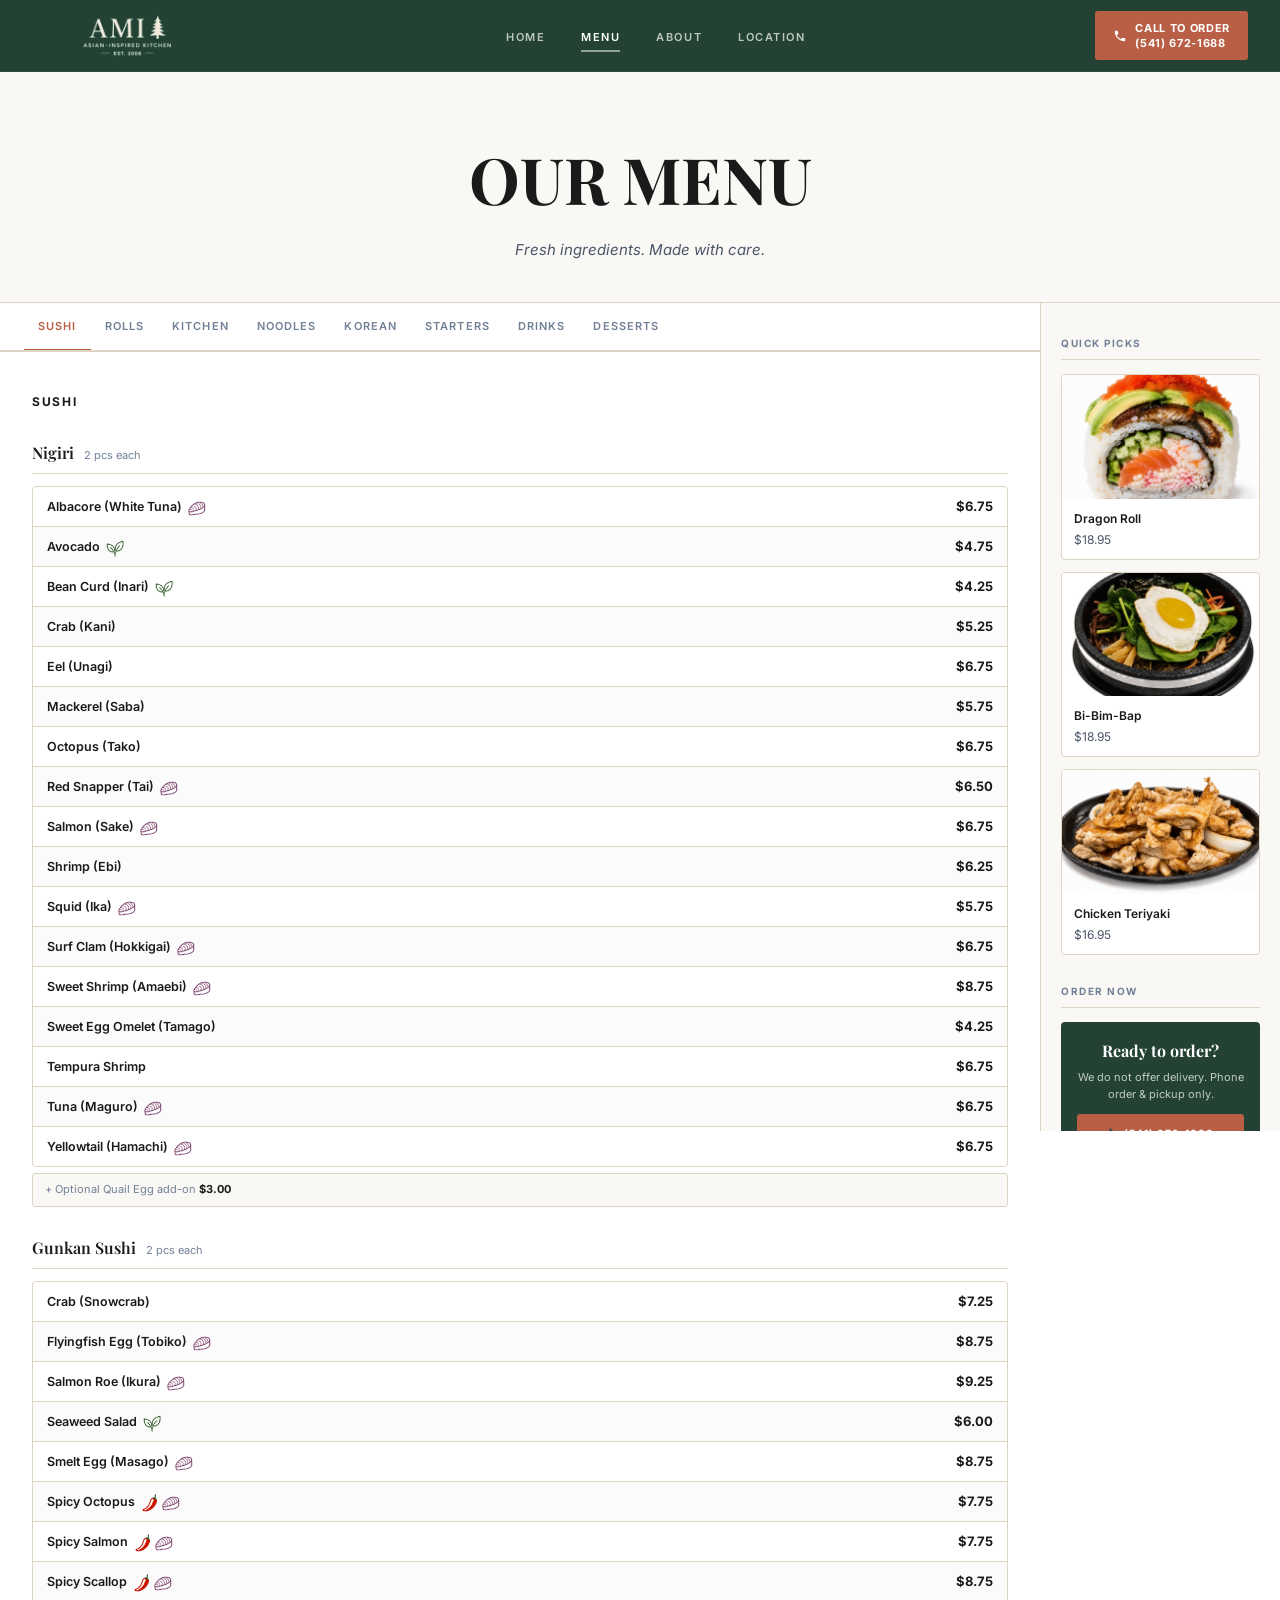
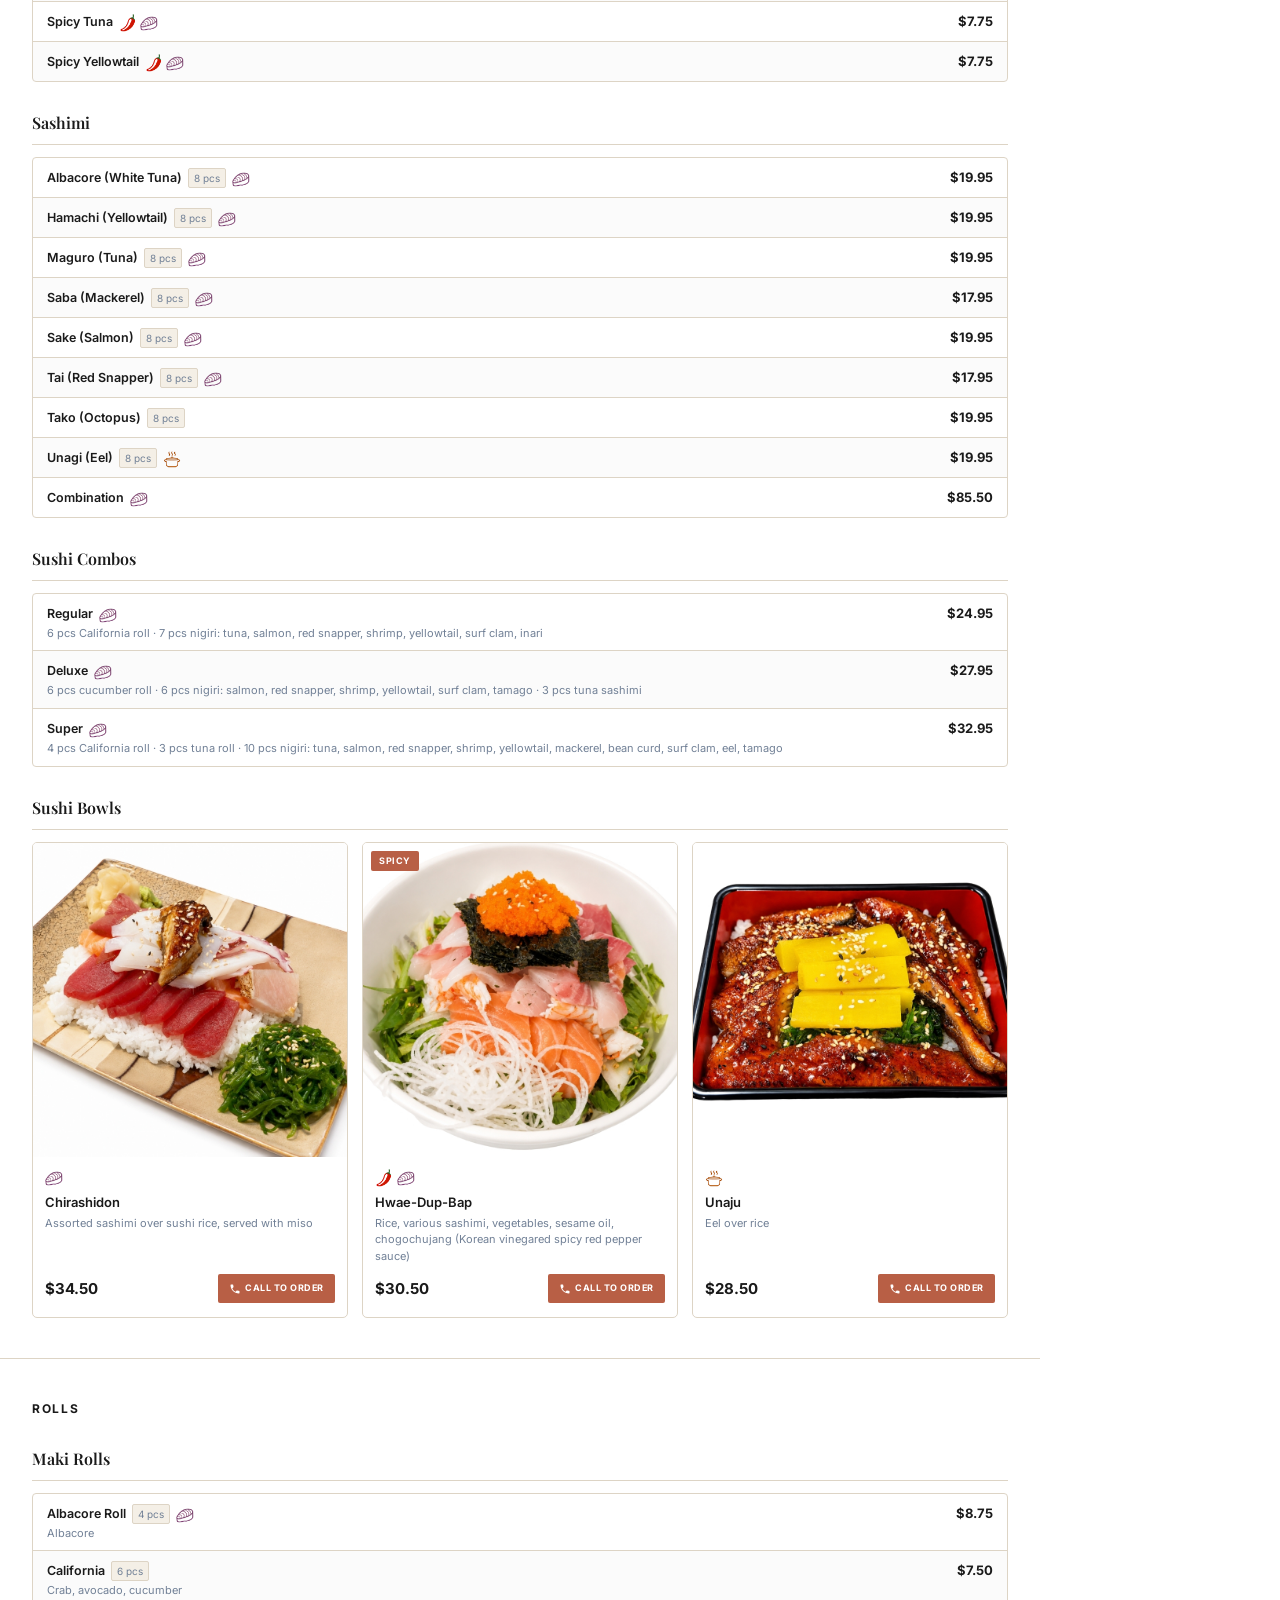
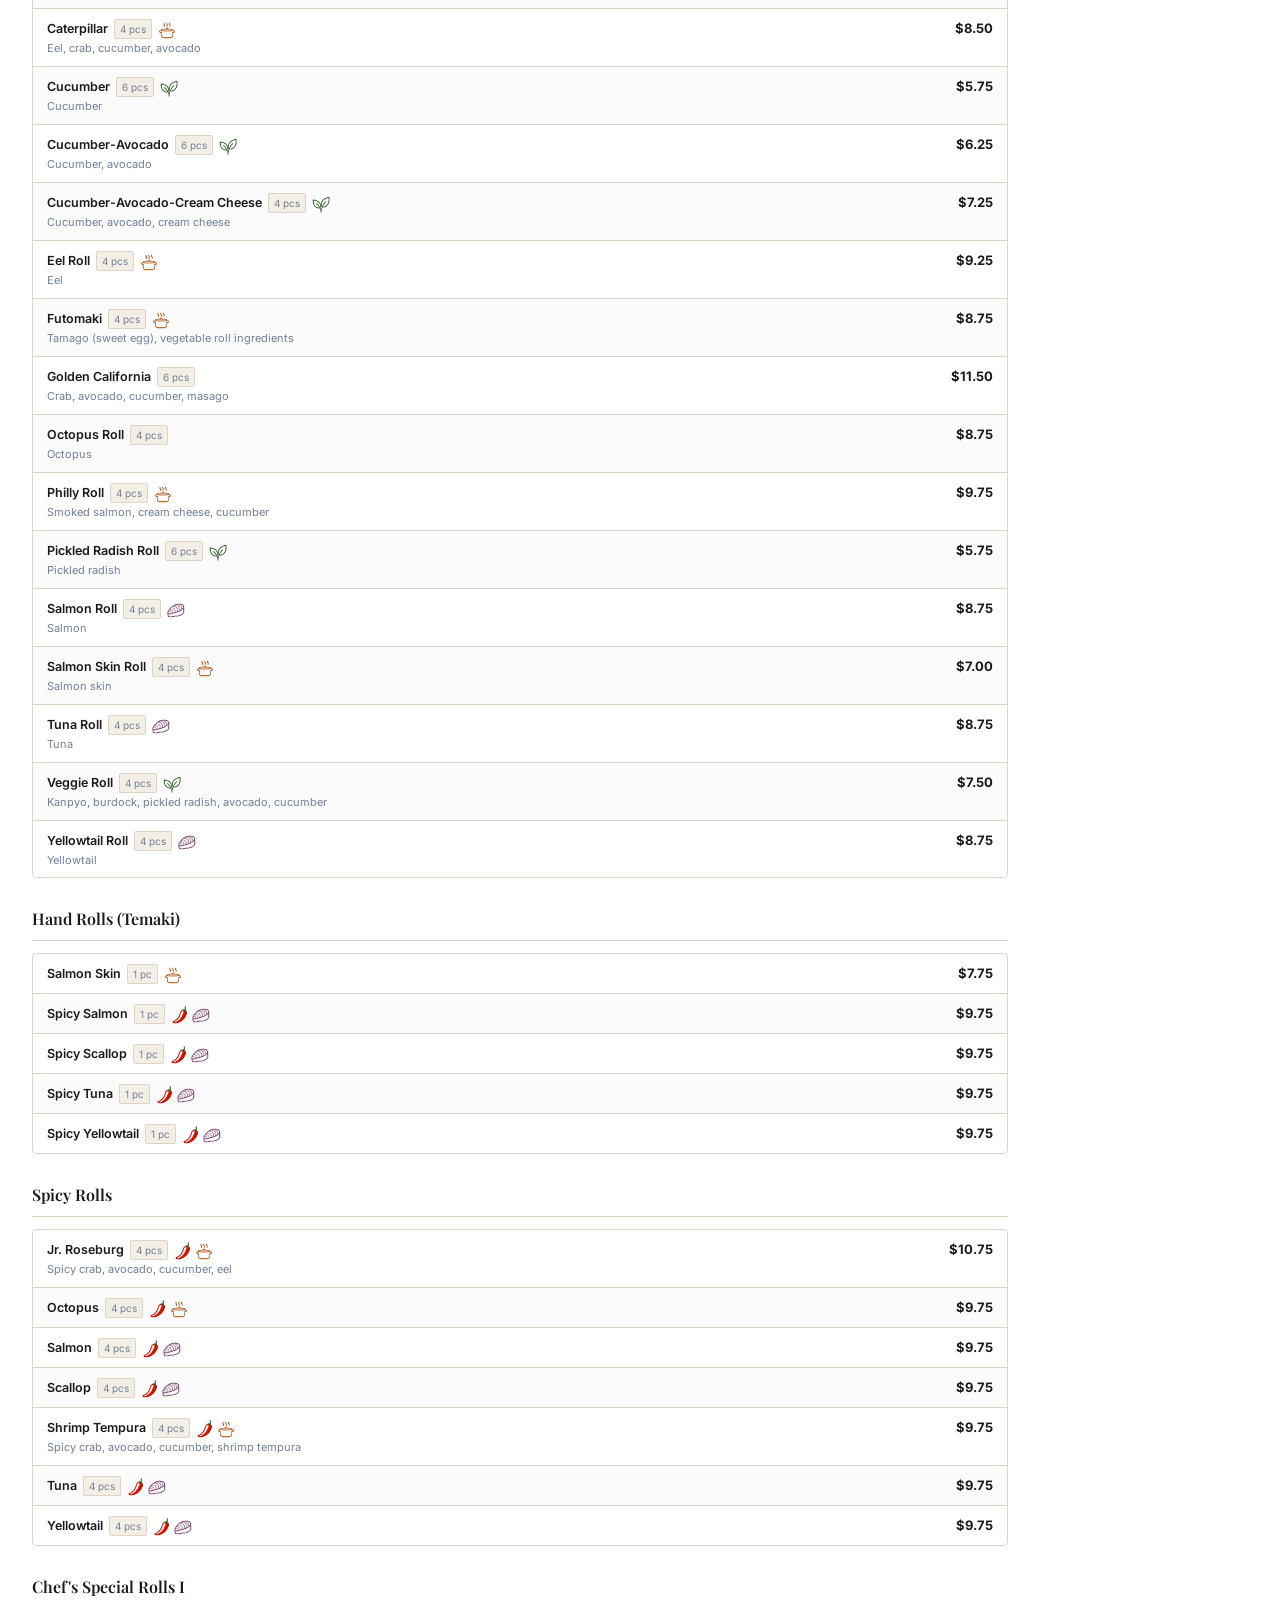
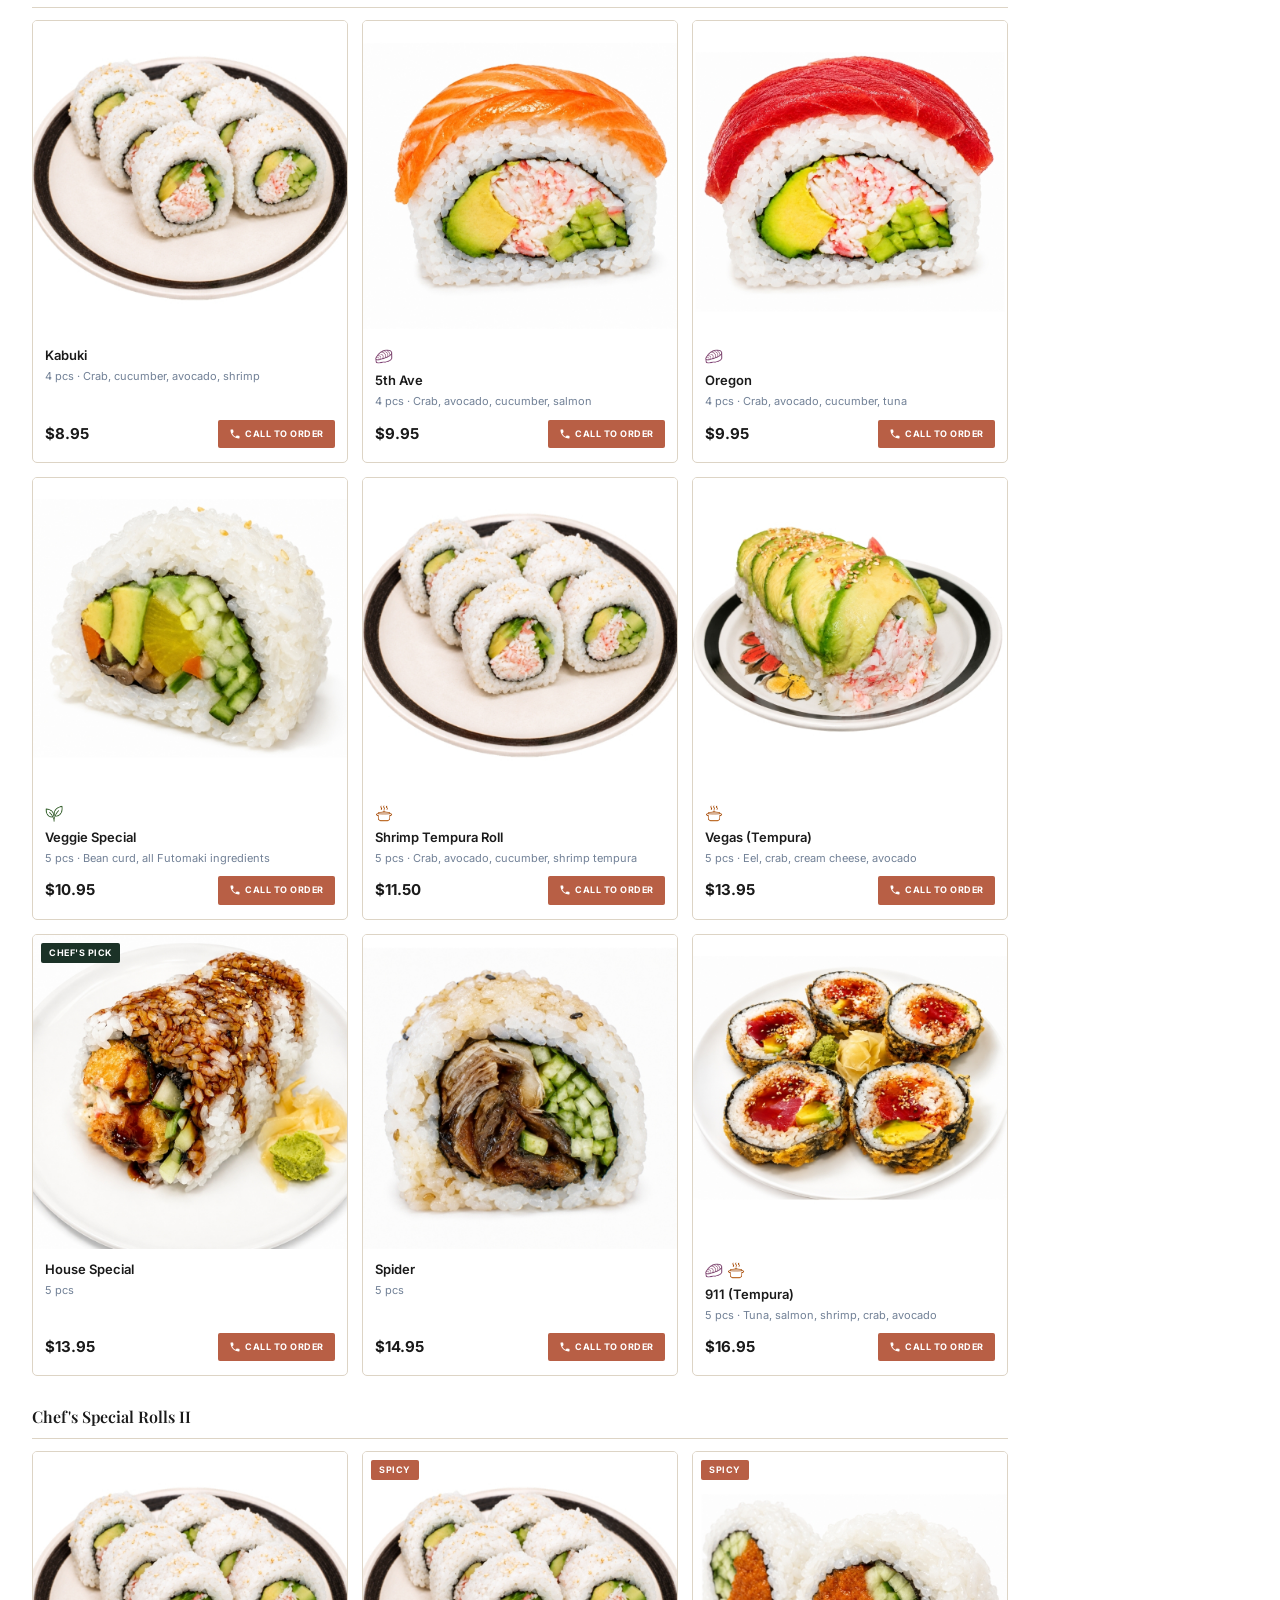
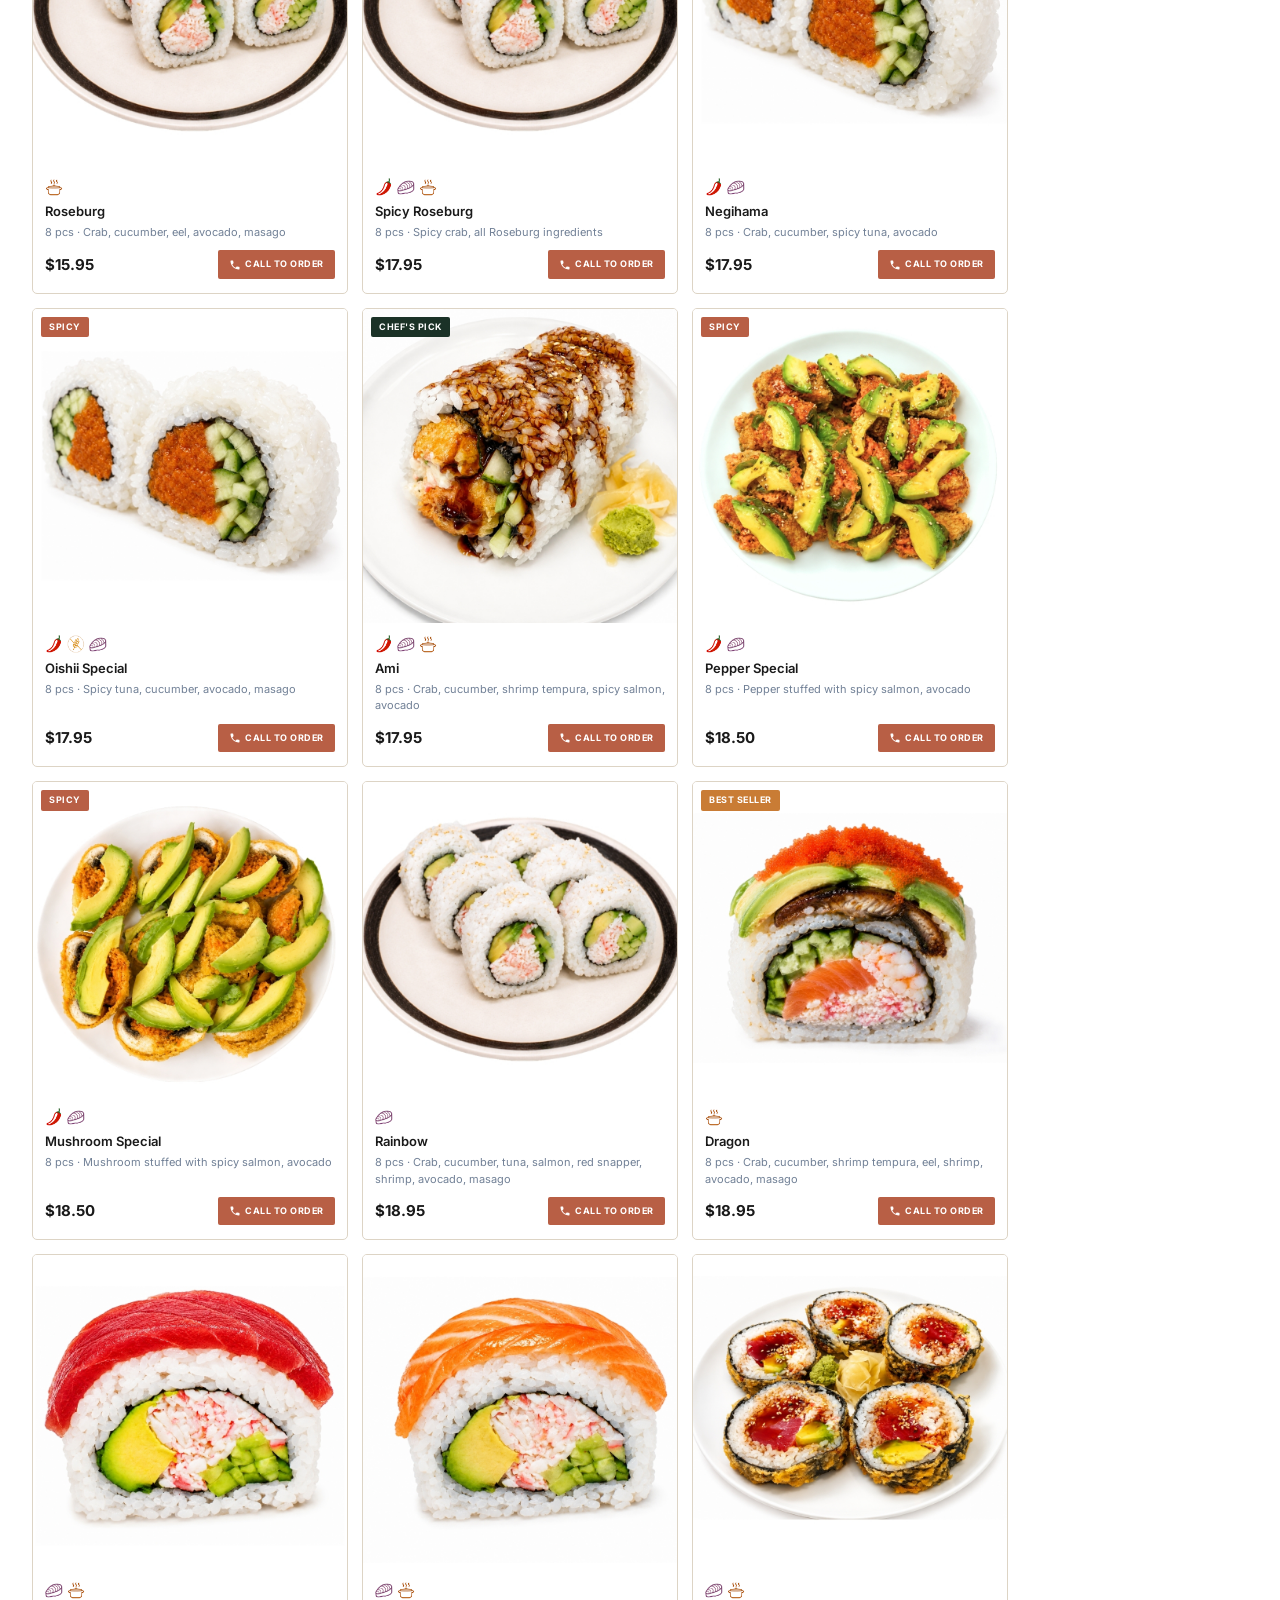
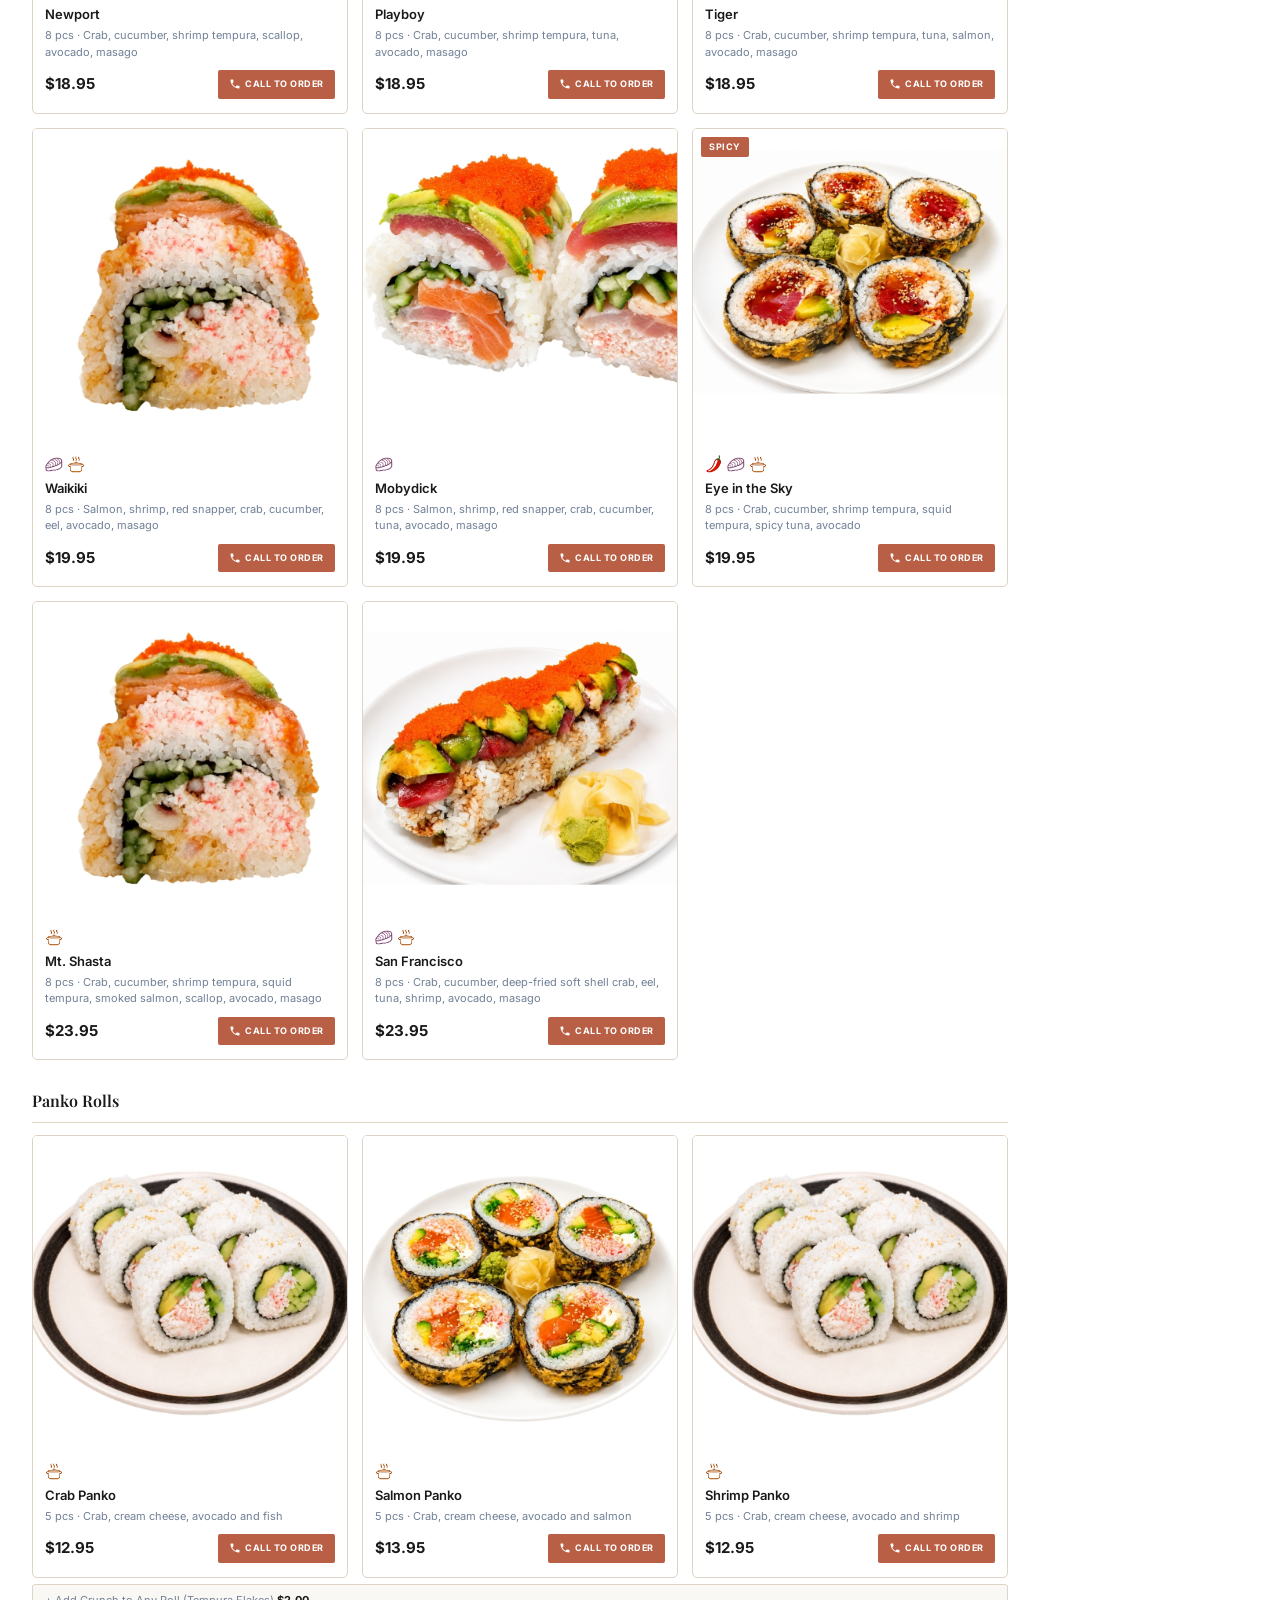
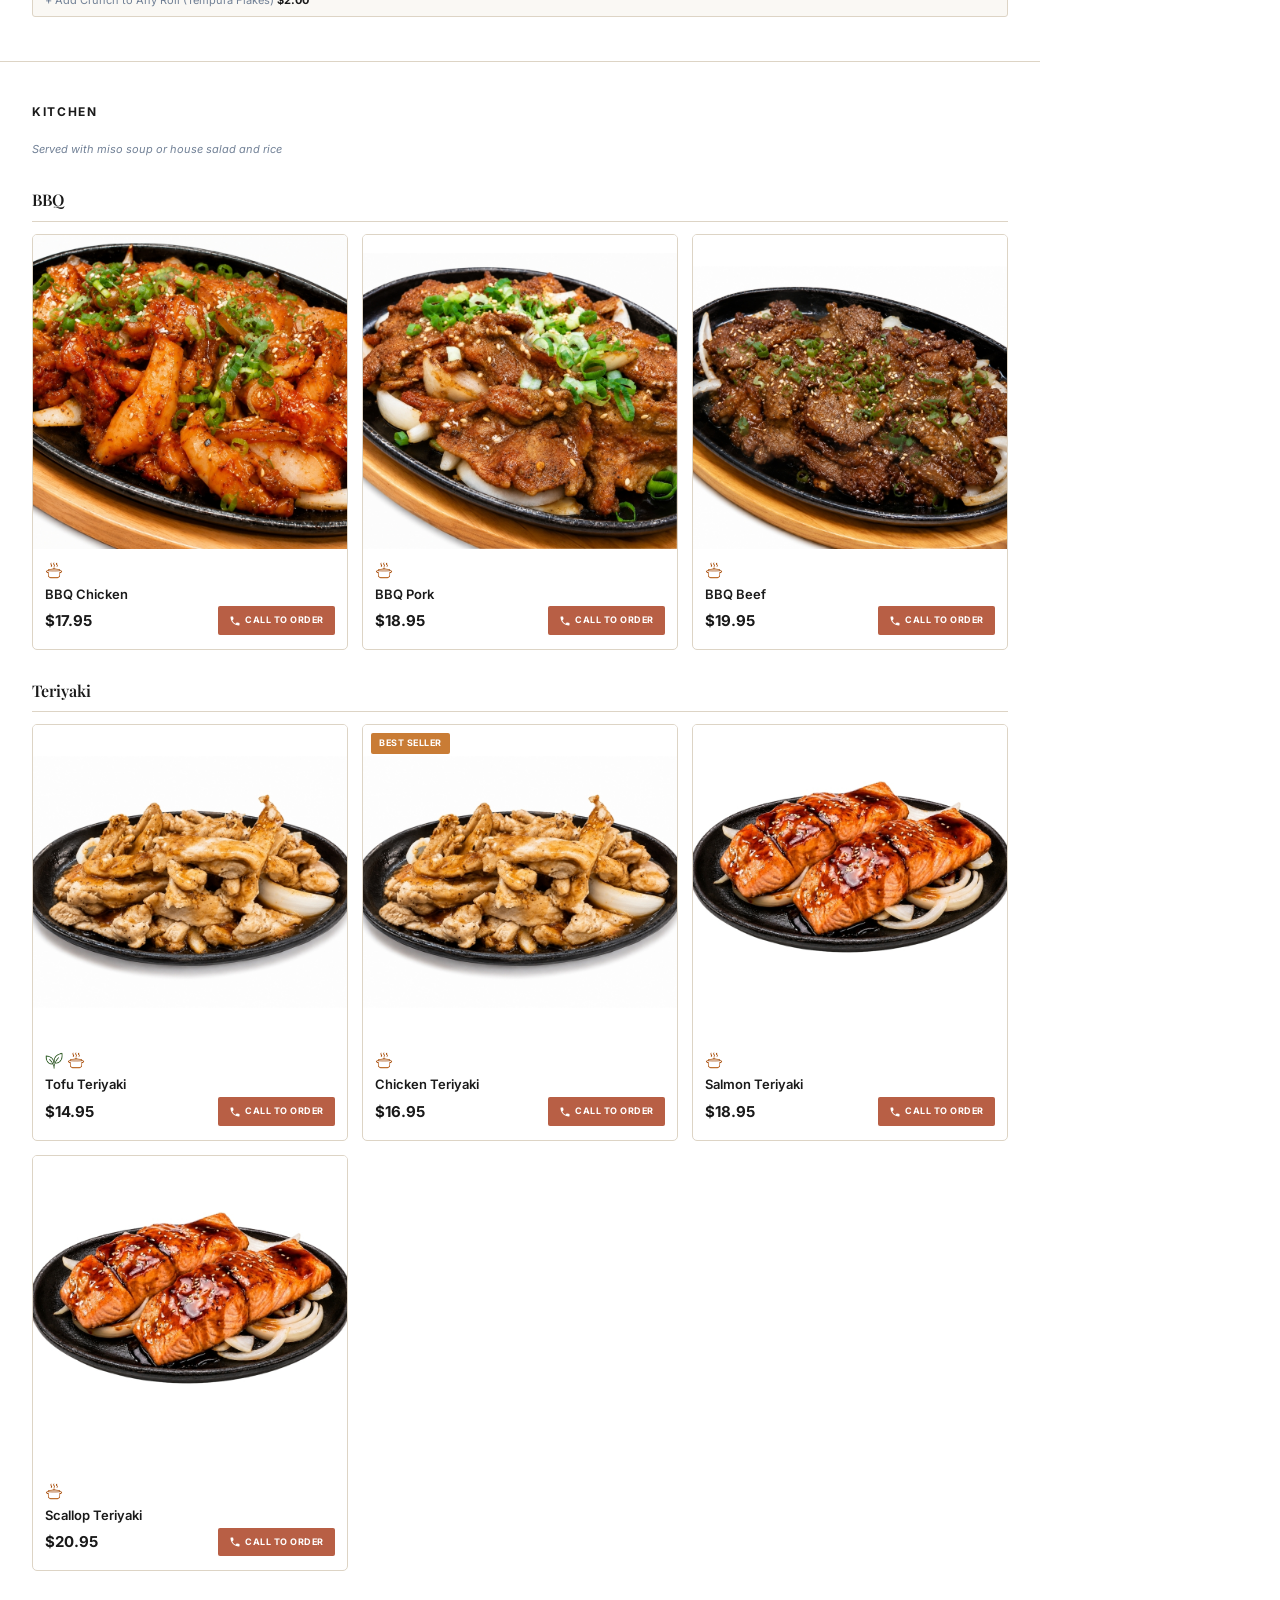
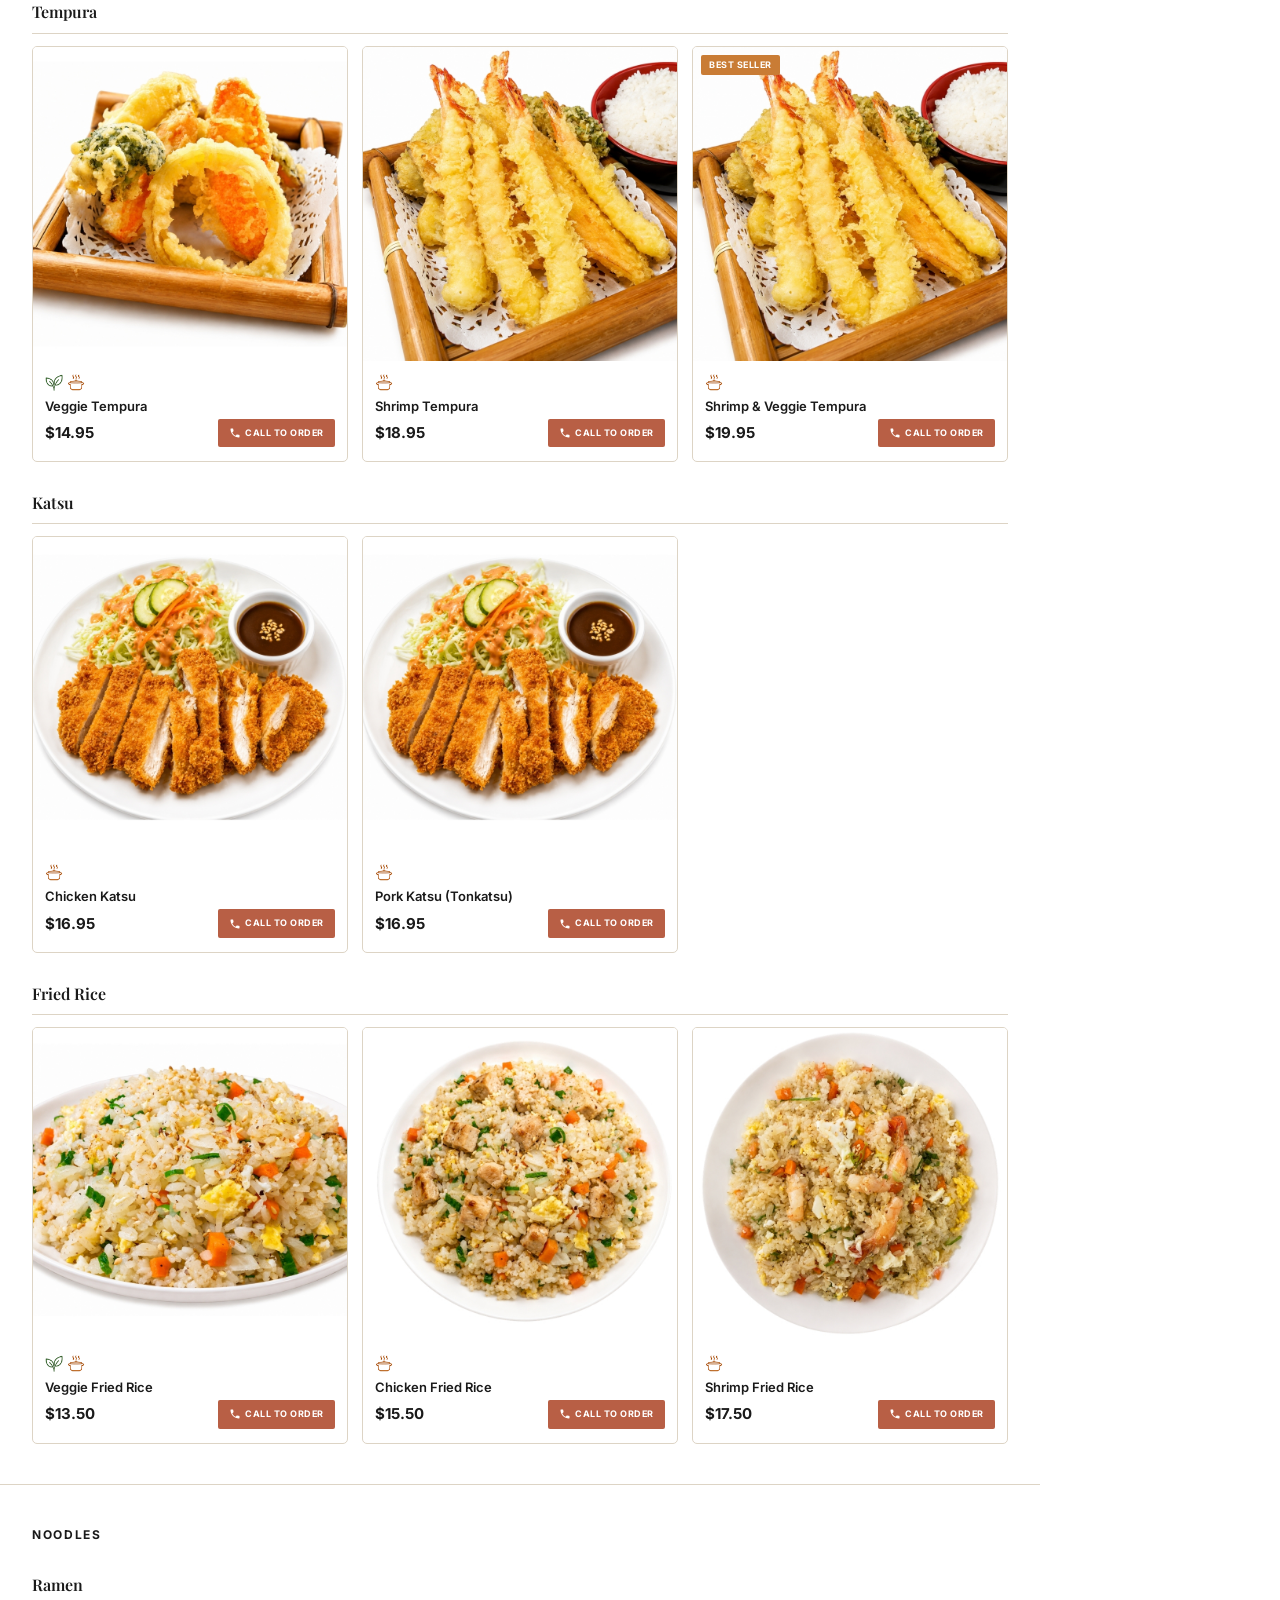
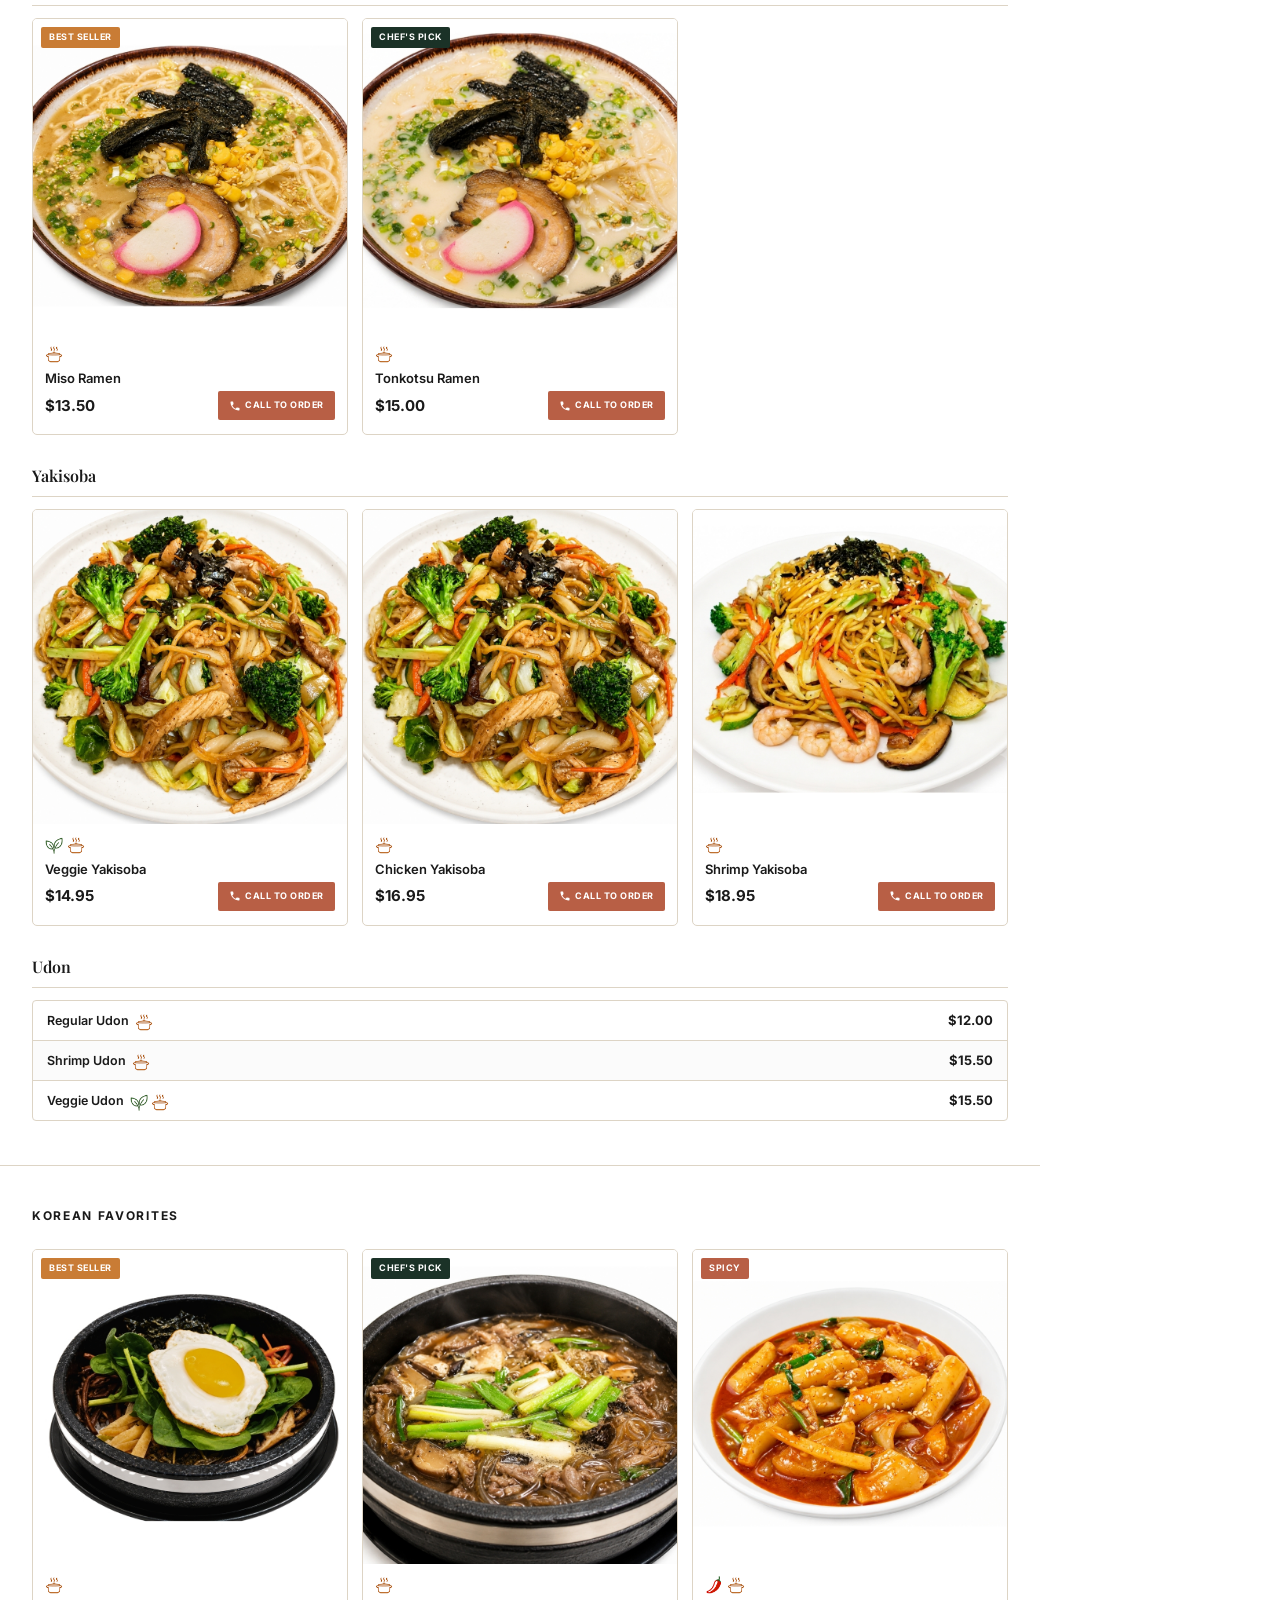
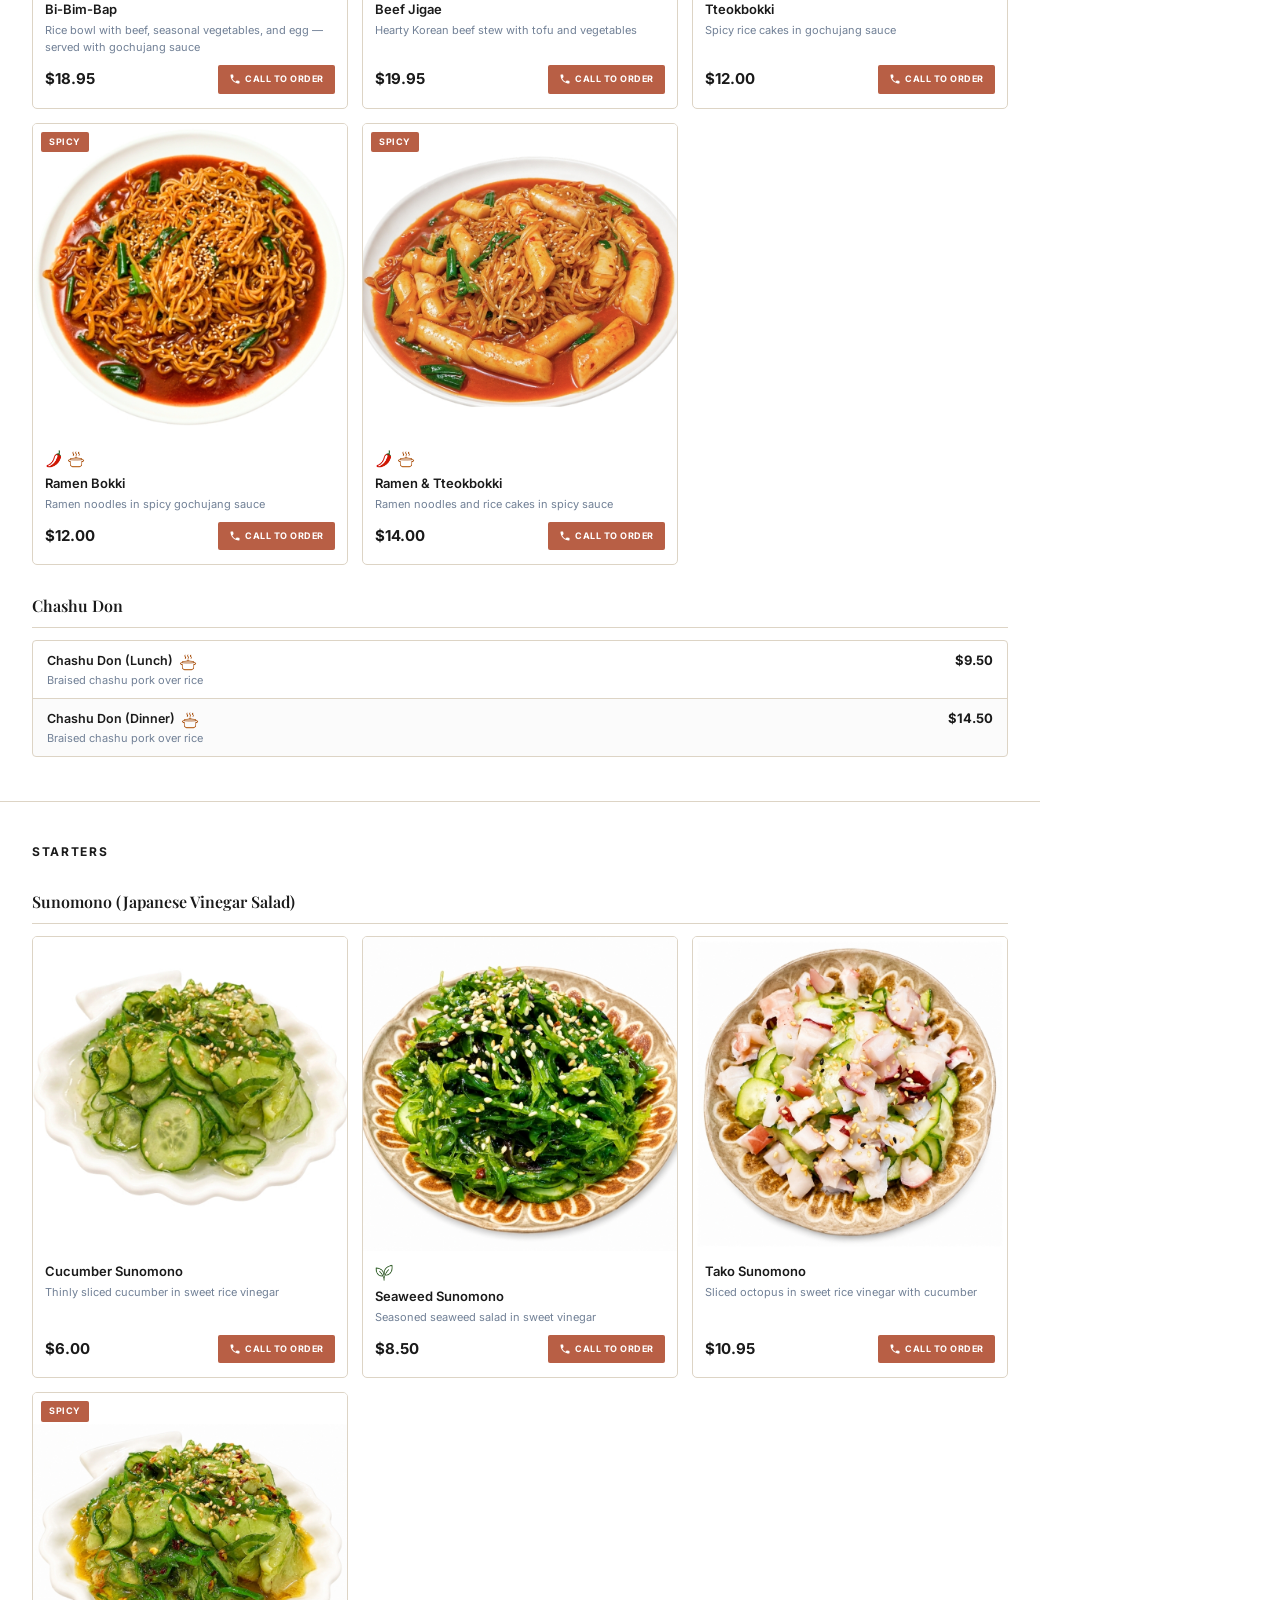
==== menu.html @ f39e893e "Rebuild menu from spreadsheet data with correct prices, categories, and images - All 184 menu items " ====
<!DOCTYPE html>
<html lang="en">
<head>
  <meta charset="UTF-8">
  <meta name="viewport" content="width=device-width, initial-scale=1.0">
  <title>Our Menu | AMI Asian-Inspired Kitchen</title>
  <link rel="stylesheet" href="styles.css">
  <link rel="preconnect" href="https://fonts.googleapis.com">
  <link rel="preconnect" href="https://fonts.gstatic.com" crossorigin>
  <link href="https://fonts.googleapis.com/css2?family=Playfair+Display:ital,wght@0,400;0,500;0,600;0,700;1,400;1,600&family=Inter:wght@300;400;500;600;700&display=swap" rel="stylesheet">
</head>
<body>

<!-- ─── NAVIGATION ─── -->
<nav class="navbar" id="navbar">
  <div class="nav-container">
    <a href="index.html" class="nav-logo">
      <img src="images/logo/main_GR-logo.png" alt="AMI Asian Inspired Kitchen">
    </a>
    <ul class="nav-links">
      <li><a href="index.html" class="nav-link">HOME</a></li>
      <li><a href="menu.html" class="nav-link active">MENU</a></li>
      <li><a href="index.html#about" class="nav-link">ABOUT</a></li>
      <li><a href="index.html#location" class="nav-link">LOCATION</a></li>
    </ul>
    <a href="tel:5416721688" class="nav-cta">
      <svg xmlns="http://www.w3.org/2000/svg" viewBox="0 0 24 24" fill="currentColor" width="14" height="14"><path d="M6.6 10.8c1.4 2.8 3.8 5.1 6.6 6.6l2.2-2.2c.3-.3.7-.4 1-.2 1.1.4 2.3.6 3.6.6.6 0 1 .4 1 1V20c0 .6-.4 1-1 1-9.4 0-17-7.6-17-17 0-.6.4-1 1-1h3.5c.6 0 1 .4 1 1 0 1.3.2 2.5.6 3.6.1.3 0 .7-.3 1L6.6 10.8z"/></svg>
      <span>CALL TO ORDER<br>(541) 672-1688</span>
    </a>
    <button class="hamburger" id="hamburger" aria-label="Toggle menu">
      <span></span><span></span><span></span>
    </button>
  </div>
</nav>

<!-- Mobile menu -->
<div class="mobile-menu" id="mobileMenu">
  <a href="index.html" class="mobile-nav-link">Home</a>
  <a href="menu.html" class="mobile-nav-link active">Menu</a>
  <a href="index.html#about" class="mobile-nav-link">About</a>
  <a href="index.html#location" class="mobile-nav-link">Location</a>
  <a href="tel:5416721688" class="mobile-nav-cta">📞 Call to Order — (541) 672-1688</a>
</div>

<!-- ─── MENU PAGE HEADER ─── -->
<div class="menu-page-header">
  <h1>OUR MENU</h1>
  <p>Fresh ingredients. Made with care.</p>
</div>

<!-- ─── TWO-COLUMN LAYOUT ─── -->
<div class="menu-layout">

  <!-- ═══ MAIN MENU CONTENT ═══ -->
  <main class="menu-main">

    <!-- TABS -->
    <div class="menu-tabs-bar" id="menuTabsBar">
      <div class="menu-tabs" role="tablist">
        <button class="menu-tab active" data-target="sushi" role="tab">Sushi</button>
        <button class="menu-tab" data-target="rolls" role="tab">Rolls</button>
        <button class="menu-tab" data-target="kitchen" role="tab">Kitchen</button>
        <button class="menu-tab" data-target="noodles" role="tab">Noodles</button>
        <button class="menu-tab" data-target="korean" role="tab">Korean</button>
        <button class="menu-tab" data-target="starters" role="tab">Starters</button>
        <button class="menu-tab" data-target="drinks" role="tab">Drinks</button>
        <button class="menu-tab" data-target="desserts" role="tab">Desserts</button>
      </div>
    </div>

    <div class="menu-content-area">

      <!-- ── SUSHI ── -->
      <section class="menu-section" id="sushi">

        <div class="menu-section-header">
          <div class="menu-section-title">Sushi</div>
        </div><h3 class="menu-subsection-title">Nigiri <span class='subsection-note'>2 pcs each</span></h3>
        <div class="menu-list">
            <div class="menu-list-item">
              <div class="menu-list-left">
                <div class="menu-list-name">Albacore (White Tuna)<div class="menu-list-dietary"><img src="images/icons/Raw.png" alt="Raw" class="dietary-icon" title="Contains Raw Fish"></div></div>
                
              </div>
              <div class="menu-list-price">$6.75</div>
            </div>
            <div class="menu-list-item">
              <div class="menu-list-left">
                <div class="menu-list-name">Avocado<div class="menu-list-dietary"><img src="images/icons/Vegan.png" alt="Vegan" class="dietary-icon" title="Vegetarian / Vegan"></div></div>
                
              </div>
              <div class="menu-list-price">$4.75</div>
            </div>
            <div class="menu-list-item">
              <div class="menu-list-left">
                <div class="menu-list-name">Bean Curd (Inari)<div class="menu-list-dietary"><img src="images/icons/Vegan.png" alt="Vegan" class="dietary-icon" title="Vegetarian / Vegan"></div></div>
                
              </div>
              <div class="menu-list-price">$4.25</div>
            </div>
            <div class="menu-list-item">
              <div class="menu-list-left">
                <div class="menu-list-name">Crab (Kani)</div>
                
              </div>
              <div class="menu-list-price">$5.25</div>
            </div>
            <div class="menu-list-item">
              <div class="menu-list-left">
                <div class="menu-list-name">Eel (Unagi)</div>
                
              </div>
              <div class="menu-list-price">$6.75</div>
            </div>
            <div class="menu-list-item">
              <div class="menu-list-left">
                <div class="menu-list-name">Mackerel (Saba)</div>
                
              </div>
              <div class="menu-list-price">$5.75</div>
            </div>
            <div class="menu-list-item">
              <div class="menu-list-left">
                <div class="menu-list-name">Octopus (Tako)</div>
                
              </div>
              <div class="menu-list-price">$6.75</div>
            </div>
            <div class="menu-list-item">
              <div class="menu-list-left">
                <div class="menu-list-name">Red Snapper (Tai)<div class="menu-list-dietary"><img src="images/icons/Raw.png" alt="Raw" class="dietary-icon" title="Contains Raw Fish"></div></div>
                
              </div>
              <div class="menu-list-price">$6.50</div>
            </div>
            <div class="menu-list-item">
              <div class="menu-list-left">
                <div class="menu-list-name">Salmon (Sake)<div class="menu-list-dietary"><img src="images/icons/Raw.png" alt="Raw" class="dietary-icon" title="Contains Raw Fish"></div></div>
                
              </div>
              <div class="menu-list-price">$6.75</div>
            </div>
            <div class="menu-list-item">
              <div class="menu-list-left">
                <div class="menu-list-name">Shrimp (Ebi)</div>
                
              </div>
              <div class="menu-list-price">$6.25</div>
            </div>
            <div class="menu-list-item">
              <div class="menu-list-left">
                <div class="menu-list-name">Squid (Ika)<div class="menu-list-dietary"><img src="images/icons/Raw.png" alt="Raw" class="dietary-icon" title="Contains Raw Fish"></div></div>
                
              </div>
              <div class="menu-list-price">$5.75</div>
            </div>
            <div class="menu-list-item">
              <div class="menu-list-left">
                <div class="menu-list-name">Surf Clam (Hokkigai)<div class="menu-list-dietary"><img src="images/icons/Raw.png" alt="Raw" class="dietary-icon" title="Contains Raw Fish"></div></div>
                
              </div>
              <div class="menu-list-price">$6.75</div>
            </div>
            <div class="menu-list-item">
              <div class="menu-list-left">
                <div class="menu-list-name">Sweet Shrimp (Amaebi)<div class="menu-list-dietary"><img src="images/icons/Raw.png" alt="Raw" class="dietary-icon" title="Contains Raw Fish"></div></div>
                
              </div>
              <div class="menu-list-price">$8.75</div>
            </div>
            <div class="menu-list-item">
              <div class="menu-list-left">
                <div class="menu-list-name">Sweet Egg Omelet (Tamago)</div>
                
              </div>
              <div class="menu-list-price">$4.25</div>
            </div>
            <div class="menu-list-item">
              <div class="menu-list-left">
                <div class="menu-list-name">Tempura Shrimp</div>
                
              </div>
              <div class="menu-list-price">$6.75</div>
            </div>
            <div class="menu-list-item">
              <div class="menu-list-left">
                <div class="menu-list-name">Tuna (Maguro)<div class="menu-list-dietary"><img src="images/icons/Raw.png" alt="Raw" class="dietary-icon" title="Contains Raw Fish"></div></div>
                
              </div>
              <div class="menu-list-price">$6.75</div>
            </div>
            <div class="menu-list-item">
              <div class="menu-list-left">
                <div class="menu-list-name">Yellowtail (Hamachi)<div class="menu-list-dietary"><img src="images/icons/Raw.png" alt="Raw" class="dietary-icon" title="Contains Raw Fish"></div></div>
                
              </div>
              <div class="menu-list-price">$6.75</div>
            </div>
        </div>
        <div class="menu-add-on">+ Optional Quail Egg add-on <strong>$3.00</strong></div>

<h3 class="menu-subsection-title">Gunkan Sushi <span class='subsection-note'>2 pcs each</span></h3>
        <div class="menu-list">
            <div class="menu-list-item">
              <div class="menu-list-left">
                <div class="menu-list-name">Crab (Snowcrab)</div>
                
              </div>
              <div class="menu-list-price">$7.25</div>
            </div>
            <div class="menu-list-item">
              <div class="menu-list-left">
                <div class="menu-list-name">Flyingfish Egg (Tobiko)<div class="menu-list-dietary"><img src="images/icons/Raw.png" alt="Raw" class="dietary-icon" title="Contains Raw Fish"></div></div>
                
              </div>
              <div class="menu-list-price">$8.75</div>
            </div>
            <div class="menu-list-item">
              <div class="menu-list-left">
                <div class="menu-list-name">Salmon Roe (Ikura)<div class="menu-list-dietary"><img src="images/icons/Raw.png" alt="Raw" class="dietary-icon" title="Contains Raw Fish"></div></div>
                
              </div>
              <div class="menu-list-price">$9.25</div>
            </div>
            <div class="menu-list-item">
              <div class="menu-list-left">
                <div class="menu-list-name">Seaweed Salad<div class="menu-list-dietary"><img src="images/icons/Vegan.png" alt="Vegan" class="dietary-icon" title="Vegetarian / Vegan"></div></div>
                
              </div>
              <div class="menu-list-price">$6.00</div>
            </div>
            <div class="menu-list-item">
              <div class="menu-list-left">
                <div class="menu-list-name">Smelt Egg (Masago)<div class="menu-list-dietary"><img src="images/icons/Raw.png" alt="Raw" class="dietary-icon" title="Contains Raw Fish"></div></div>
                
              </div>
              <div class="menu-list-price">$8.75</div>
            </div>
            <div class="menu-list-item">
              <div class="menu-list-left">
                <div class="menu-list-name">Spicy Octopus<div class="menu-list-dietary"><img src="images/icons/Spicy.png" alt="Spicy" class="dietary-icon" title="Spicy"><img src="images/icons/Raw.png" alt="Raw" class="dietary-icon" title="Contains Raw Fish"></div></div>
                
              </div>
              <div class="menu-list-price">$7.75</div>
            </div>
            <div class="menu-list-item">
              <div class="menu-list-left">
                <div class="menu-list-name">Spicy Salmon<div class="menu-list-dietary"><img src="images/icons/Spicy.png" alt="Spicy" class="dietary-icon" title="Spicy"><img src="images/icons/Raw.png" alt="Raw" class="dietary-icon" title="Contains Raw Fish"></div></div>
                
              </div>
              <div class="menu-list-price">$7.75</div>
            </div>
            <div class="menu-list-item">
              <div class="menu-list-left">
                <div class="menu-list-name">Spicy Scallop<div class="menu-list-dietary"><img src="images/icons/Spicy.png" alt="Spicy" class="dietary-icon" title="Spicy"><img src="images/icons/Raw.png" alt="Raw" class="dietary-icon" title="Contains Raw Fish"></div></div>
                
              </div>
              <div class="menu-list-price">$8.75</div>
            </div>
            <div class="menu-list-item">
              <div class="menu-list-left">
                <div class="menu-list-name">Spicy Tuna<div class="menu-list-dietary"><img src="images/icons/Spicy.png" alt="Spicy" class="dietary-icon" title="Spicy"><img src="images/icons/Raw.png" alt="Raw" class="dietary-icon" title="Contains Raw Fish"></div></div>
                
              </div>
              <div class="menu-list-price">$7.75</div>
            </div>
            <div class="menu-list-item">
              <div class="menu-list-left">
                <div class="menu-list-name">Spicy Yellowtail<div class="menu-list-dietary"><img src="images/icons/Spicy.png" alt="Spicy" class="dietary-icon" title="Spicy"><img src="images/icons/Raw.png" alt="Raw" class="dietary-icon" title="Contains Raw Fish"></div></div>
                
              </div>
              <div class="menu-list-price">$7.75</div>
            </div>
        </div>

<h3 class="menu-subsection-title">Sashimi</h3>
        <div class="menu-list">
            <div class="menu-list-item">
              <div class="menu-list-left">
                <div class="menu-list-name">Albacore (White Tuna) <span class="menu-list-meta">8 pcs</span><div class="menu-list-dietary"><img src="images/icons/Raw.png" alt="Raw" class="dietary-icon" title="Contains Raw Fish"></div></div>
                
              </div>
              <div class="menu-list-price">$19.95</div>
            </div>
            <div class="menu-list-item">
              <div class="menu-list-left">
                <div class="menu-list-name">Hamachi (Yellowtail) <span class="menu-list-meta">8 pcs</span><div class="menu-list-dietary"><img src="images/icons/Raw.png" alt="Raw" class="dietary-icon" title="Contains Raw Fish"></div></div>
                
              </div>
              <div class="menu-list-price">$19.95</div>
            </div>
            <div class="menu-list-item">
              <div class="menu-list-left">
                <div class="menu-list-name">Maguro (Tuna) <span class="menu-list-meta">8 pcs</span><div class="menu-list-dietary"><img src="images/icons/Raw.png" alt="Raw" class="dietary-icon" title="Contains Raw Fish"></div></div>
                
              </div>
              <div class="menu-list-price">$19.95</div>
            </div>
            <div class="menu-list-item">
              <div class="menu-list-left">
                <div class="menu-list-name">Saba (Mackerel) <span class="menu-list-meta">8 pcs</span><div class="menu-list-dietary"><img src="images/icons/Raw.png" alt="Raw" class="dietary-icon" title="Contains Raw Fish"></div></div>
                
              </div>
              <div class="menu-list-price">$17.95</div>
            </div>
            <div class="menu-list-item">
              <div class="menu-list-left">
                <div class="menu-list-name">Sake (Salmon) <span class="menu-list-meta">8 pcs</span><div class="menu-list-dietary"><img src="images/icons/Raw.png" alt="Raw" class="dietary-icon" title="Contains Raw Fish"></div></div>
                
              </div>
              <div class="menu-list-price">$19.95</div>
            </div>
            <div class="menu-list-item">
              <div class="menu-list-left">
                <div class="menu-list-name">Tai (Red Snapper) <span class="menu-list-meta">8 pcs</span><div class="menu-list-dietary"><img src="images/icons/Raw.png" alt="Raw" class="dietary-icon" title="Contains Raw Fish"></div></div>
                
              </div>
              <div class="menu-list-price">$17.95</div>
            </div>
            <div class="menu-list-item">
              <div class="menu-list-left">
                <div class="menu-list-name">Tako (Octopus) <span class="menu-list-meta">8 pcs</span></div>
                
              </div>
              <div class="menu-list-price">$19.95</div>
            </div>
            <div class="menu-list-item">
              <div class="menu-list-left">
                <div class="menu-list-name">Unagi (Eel) <span class="menu-list-meta">8 pcs</span><div class="menu-list-dietary"><img src="images/icons/Cooked.png" alt="Cooked" class="dietary-icon" title="Fully Cooked"></div></div>
                
              </div>
              <div class="menu-list-price">$19.95</div>
            </div>
            <div class="menu-list-item">
              <div class="menu-list-left">
                <div class="menu-list-name">Combination<div class="menu-list-dietary"><img src="images/icons/Raw.png" alt="Raw" class="dietary-icon" title="Contains Raw Fish"></div></div>
                
              </div>
              <div class="menu-list-price">$85.50</div>
            </div>
        </div>

<h3 class="menu-subsection-title">Sushi Combos</h3>
        <div class="menu-list">
            <div class="menu-list-item">
              <div class="menu-list-left">
                <div class="menu-list-name">Regular<div class="menu-list-dietary"><img src="images/icons/Raw.png" alt="Raw" class="dietary-icon" title="Contains Raw Fish"></div></div>
                <div class="menu-list-desc">6 pcs California roll · 7 pcs nigiri: tuna, salmon, red snapper, shrimp, yellowtail, surf clam, inari</div>
              </div>
              <div class="menu-list-price">$24.95</div>
            </div>
            <div class="menu-list-item">
              <div class="menu-list-left">
                <div class="menu-list-name">Deluxe<div class="menu-list-dietary"><img src="images/icons/Raw.png" alt="Raw" class="dietary-icon" title="Contains Raw Fish"></div></div>
                <div class="menu-list-desc">6 pcs cucumber roll · 6 pcs nigiri: salmon, red snapper, shrimp, yellowtail, surf clam, tamago · 3 pcs tuna sashimi</div>
              </div>
              <div class="menu-list-price">$27.95</div>
            </div>
            <div class="menu-list-item">
              <div class="menu-list-left">
                <div class="menu-list-name">Super<div class="menu-list-dietary"><img src="images/icons/Raw.png" alt="Raw" class="dietary-icon" title="Contains Raw Fish"></div></div>
                <div class="menu-list-desc">4 pcs California roll · 3 pcs tuna roll · 10 pcs nigiri: tuna, salmon, red snapper, shrimp, yellowtail, mackerel, bean curd, surf clam, eel, tamago</div>
              </div>
              <div class="menu-list-price">$32.95</div>
            </div>
        </div>

<h3 class="menu-subsection-title">Sushi Bowls</h3>
        <div class="menu-items-grid">
          <div class="menu-card">
            <div class="menu-card-img-wrap">
              <img src="images/menu/Sushi/Sashimi/Chirashi-don.jpg" alt="Chirashidon" loading="lazy">
              
            </div>
            <div class="menu-card-body">
              <div class="menu-card-dietary"><img src="images/icons/Raw.png" alt="Raw" class="dietary-icon" title="Contains Raw Fish"></div>
              <div class="menu-card-name">Chirashidon</div>
              <div class="menu-card-desc">Assorted sashimi over sushi rice, served with miso</div>
              
              <div class="menu-card-footer">
                <span class="menu-card-price">$34.50</span>
                <a href="tel:5416721688" class="btn-call"><svg xmlns="http://www.w3.org/2000/svg" viewBox="0 0 24 24" fill="currentColor" width="12" height="12"><path d="M6.6 10.8c1.4 2.8 3.8 5.1 6.6 6.6l2.2-2.2c.3-.3.7-.4 1-.2 1.1.4 2.3.6 3.6.6.6 0 1 .4 1 1V20c0 .6-.4 1-1 1-9.4 0-17-7.6-17-17 0-.6.4-1 1-1h3.5c.6 0 1 .4 1 1 0 1.3.2 2.5.6 3.6.1.3 0 .7-.3 1L6.6 10.8z"/></svg>CALL TO ORDER</a>
              </div>
            </div>
          </div>
          <div class="menu-card">
            <div class="menu-card-img-wrap">
              <img src="images/menu/Sushi/Sashimi/Hwae-Dup-Bap.jpg" alt="Hwae-Dup-Bap" loading="lazy">
              <span class="menu-card-badge badge-spicy">Spicy</span>
            </div>
            <div class="menu-card-body">
              <div class="menu-card-dietary"><img src="images/icons/Spicy.png" alt="Spicy" class="dietary-icon" title="Spicy"><img src="images/icons/Raw.png" alt="Raw" class="dietary-icon" title="Contains Raw Fish"></div>
              <div class="menu-card-name">Hwae-Dup-Bap</div>
              <div class="menu-card-desc">Rice, various sashimi, vegetables, sesame oil, chogochujang (Korean vinegared spicy red pepper sauce)</div>
              
              <div class="menu-card-footer">
                <span class="menu-card-price">$30.50</span>
                <a href="tel:5416721688" class="btn-call"><svg xmlns="http://www.w3.org/2000/svg" viewBox="0 0 24 24" fill="currentColor" width="12" height="12"><path d="M6.6 10.8c1.4 2.8 3.8 5.1 6.6 6.6l2.2-2.2c.3-.3.7-.4 1-.2 1.1.4 2.3.6 3.6.6.6 0 1 .4 1 1V20c0 .6-.4 1-1 1-9.4 0-17-7.6-17-17 0-.6.4-1 1-1h3.5c.6 0 1 .4 1 1 0 1.3.2 2.5.6 3.6.1.3 0 .7-.3 1L6.6 10.8z"/></svg>CALL TO ORDER</a>
              </div>
            </div>
          </div>
          <div class="menu-card">
            <div class="menu-card-img-wrap">
              <img src="images/menu/Sushi/Sashimi/Unaju.jpg" alt="Unaju" loading="lazy">
              
            </div>
            <div class="menu-card-body">
              <div class="menu-card-dietary"><img src="images/icons/Cooked.png" alt="Cooked" class="dietary-icon" title="Fully Cooked"></div>
              <div class="menu-card-name">Unaju</div>
              <div class="menu-card-desc">Eel over rice</div>
              
              <div class="menu-card-footer">
                <span class="menu-card-price">$28.50</span>
                <a href="tel:5416721688" class="btn-call"><svg xmlns="http://www.w3.org/2000/svg" viewBox="0 0 24 24" fill="currentColor" width="12" height="12"><path d="M6.6 10.8c1.4 2.8 3.8 5.1 6.6 6.6l2.2-2.2c.3-.3.7-.4 1-.2 1.1.4 2.3.6 3.6.6.6 0 1 .4 1 1V20c0 .6-.4 1-1 1-9.4 0-17-7.6-17-17 0-.6.4-1 1-1h3.5c.6 0 1 .4 1 1 0 1.3.2 2.5.6 3.6.1.3 0 .7-.3 1L6.6 10.8z"/></svg>CALL TO ORDER</a>
              </div>
            </div>
          </div>
        </div>
      </section>
      <!-- ── ROLLS ── -->
      <section class="menu-section" id="rolls">

        <div class="menu-section-header">
          <div class="menu-section-title">Rolls</div>
        </div><h3 class="menu-subsection-title">Maki Rolls</h3>
        <div class="menu-list">
            <div class="menu-list-item">
              <div class="menu-list-left">
                <div class="menu-list-name">Albacore Roll <span class="menu-list-meta">4 pcs</span><div class="menu-list-dietary"><img src="images/icons/Raw.png" alt="Raw" class="dietary-icon" title="Contains Raw Fish"></div></div>
                <div class="menu-list-desc">Albacore</div>
              </div>
              <div class="menu-list-price">$8.75</div>
            </div>
            <div class="menu-list-item">
              <div class="menu-list-left">
                <div class="menu-list-name">California <span class="menu-list-meta">6 pcs</span></div>
                <div class="menu-list-desc">Crab, avocado, cucumber</div>
              </div>
              <div class="menu-list-price">$7.50</div>
            </div>
            <div class="menu-list-item">
              <div class="menu-list-left">
                <div class="menu-list-name">Caterpillar <span class="menu-list-meta">4 pcs</span><div class="menu-list-dietary"><img src="images/icons/Cooked.png" alt="Cooked" class="dietary-icon" title="Fully Cooked"></div></div>
                <div class="menu-list-desc">Eel, crab, cucumber, avocado</div>
              </div>
              <div class="menu-list-price">$8.50</div>
            </div>
            <div class="menu-list-item">
              <div class="menu-list-left">
                <div class="menu-list-name">Cucumber <span class="menu-list-meta">6 pcs</span><div class="menu-list-dietary"><img src="images/icons/Vegan.png" alt="Vegan" class="dietary-icon" title="Vegetarian / Vegan"></div></div>
                <div class="menu-list-desc">Cucumber</div>
              </div>
              <div class="menu-list-price">$5.75</div>
            </div>
            <div class="menu-list-item">
              <div class="menu-list-left">
                <div class="menu-list-name">Cucumber-Avocado <span class="menu-list-meta">6 pcs</span><div class="menu-list-dietary"><img src="images/icons/Vegan.png" alt="Vegan" class="dietary-icon" title="Vegetarian / Vegan"></div></div>
                <div class="menu-list-desc">Cucumber, avocado</div>
              </div>
              <div class="menu-list-price">$6.25</div>
            </div>
            <div class="menu-list-item">
              <div class="menu-list-left">
                <div class="menu-list-name">Cucumber-Avocado-Cream Cheese <span class="menu-list-meta">4 pcs</span><div class="menu-list-dietary"><img src="images/icons/Vegan.png" alt="Vegan" class="dietary-icon" title="Vegetarian / Vegan"></div></div>
                <div class="menu-list-desc">Cucumber, avocado, cream cheese</div>
              </div>
              <div class="menu-list-price">$7.25</div>
            </div>
            <div class="menu-list-item">
              <div class="menu-list-left">
                <div class="menu-list-name">Eel Roll <span class="menu-list-meta">4 pcs</span><div class="menu-list-dietary"><img src="images/icons/Cooked.png" alt="Cooked" class="dietary-icon" title="Fully Cooked"></div></div>
                <div class="menu-list-desc">Eel</div>
              </div>
              <div class="menu-list-price">$9.25</div>
            </div>
            <div class="menu-list-item">
              <div class="menu-list-left">
                <div class="menu-list-name">Futomaki <span class="menu-list-meta">4 pcs</span><div class="menu-list-dietary"><img src="images/icons/Cooked.png" alt="Cooked" class="dietary-icon" title="Fully Cooked"></div></div>
                <div class="menu-list-desc">Tamago (sweet egg), vegetable roll ingredients</div>
              </div>
              <div class="menu-list-price">$8.75</div>
            </div>
            <div class="menu-list-item">
              <div class="menu-list-left">
                <div class="menu-list-name">Golden California <span class="menu-list-meta">6 pcs</span></div>
                <div class="menu-list-desc">Crab, avocado, cucumber, masago</div>
              </div>
              <div class="menu-list-price">$11.50</div>
            </div>
            <div class="menu-list-item">
              <div class="menu-list-left">
                <div class="menu-list-name">Octopus Roll <span class="menu-list-meta">4 pcs</span></div>
                <div class="menu-list-desc">Octopus</div>
              </div>
              <div class="menu-list-price">$8.75</div>
            </div>
            <div class="menu-list-item">
              <div class="menu-list-left">
                <div class="menu-list-name">Philly Roll <span class="menu-list-meta">4 pcs</span><div class="menu-list-dietary"><img src="images/icons/Cooked.png" alt="Cooked" class="dietary-icon" title="Fully Cooked"></div></div>
                <div class="menu-list-desc">Smoked salmon, cream cheese, cucumber</div>
              </div>
              <div class="menu-list-price">$9.75</div>
            </div>
            <div class="menu-list-item">
              <div class="menu-list-left">
                <div class="menu-list-name">Pickled Radish Roll <span class="menu-list-meta">6 pcs</span><div class="menu-list-dietary"><img src="images/icons/Vegan.png" alt="Vegan" class="dietary-icon" title="Vegetarian / Vegan"></div></div>
                <div class="menu-list-desc">Pickled radish</div>
              </div>
              <div class="menu-list-price">$5.75</div>
            </div>
            <div class="menu-list-item">
              <div class="menu-list-left">
                <div class="menu-list-name">Salmon Roll <span class="menu-list-meta">4 pcs</span><div class="menu-list-dietary"><img src="images/icons/Raw.png" alt="Raw" class="dietary-icon" title="Contains Raw Fish"></div></div>
                <div class="menu-list-desc">Salmon</div>
              </div>
              <div class="menu-list-price">$8.75</div>
            </div>
            <div class="menu-list-item">
              <div class="menu-list-left">
                <div class="menu-list-name">Salmon Skin Roll <span class="menu-list-meta">4 pcs</span><div class="menu-list-dietary"><img src="images/icons/Cooked.png" alt="Cooked" class="dietary-icon" title="Fully Cooked"></div></div>
                <div class="menu-list-desc">Salmon skin</div>
              </div>
              <div class="menu-list-price">$7.00</div>
            </div>
            <div class="menu-list-item">
              <div class="menu-list-left">
                <div class="menu-list-name">Tuna Roll <span class="menu-list-meta">4 pcs</span><div class="menu-list-dietary"><img src="images/icons/Raw.png" alt="Raw" class="dietary-icon" title="Contains Raw Fish"></div></div>
                <div class="menu-list-desc">Tuna</div>
              </div>
              <div class="menu-list-price">$8.75</div>
            </div>
            <div class="menu-list-item">
              <div class="menu-list-left">
                <div class="menu-list-name">Veggie Roll <span class="menu-list-meta">4 pcs</span><div class="menu-list-dietary"><img src="images/icons/Vegan.png" alt="Vegan" class="dietary-icon" title="Vegetarian / Vegan"></div></div>
                <div class="menu-list-desc">Kanpyo, burdock, pickled radish, avocado, cucumber</div>
              </div>
              <div class="menu-list-price">$7.50</div>
            </div>
            <div class="menu-list-item">
              <div class="menu-list-left">
                <div class="menu-list-name">Yellowtail Roll <span class="menu-list-meta">4 pcs</span><div class="menu-list-dietary"><img src="images/icons/Raw.png" alt="Raw" class="dietary-icon" title="Contains Raw Fish"></div></div>
                <div class="menu-list-desc">Yellowtail</div>
              </div>
              <div class="menu-list-price">$8.75</div>
            </div>
        </div>

<h3 class="menu-subsection-title">Hand Rolls (Temaki)</h3>
        <div class="menu-list">
            <div class="menu-list-item">
              <div class="menu-list-left">
                <div class="menu-list-name">Salmon Skin <span class="menu-list-meta">1 pc</span><div class="menu-list-dietary"><img src="images/icons/Cooked.png" alt="Cooked" class="dietary-icon" title="Fully Cooked"></div></div>
                
              </div>
              <div class="menu-list-price">$7.75</div>
            </div>
            <div class="menu-list-item">
              <div class="menu-list-left">
                <div class="menu-list-name">Spicy Salmon <span class="menu-list-meta">1 pc</span><div class="menu-list-dietary"><img src="images/icons/Spicy.png" alt="Spicy" class="dietary-icon" title="Spicy"><img src="images/icons/Raw.png" alt="Raw" class="dietary-icon" title="Contains Raw Fish"></div></div>
                
              </div>
              <div class="menu-list-price">$9.75</div>
            </div>
            <div class="menu-list-item">
              <div class="menu-list-left">
                <div class="menu-list-name">Spicy Scallop <span class="menu-list-meta">1 pc</span><div class="menu-list-dietary"><img src="images/icons/Spicy.png" alt="Spicy" class="dietary-icon" title="Spicy"><img src="images/icons/Raw.png" alt="Raw" class="dietary-icon" title="Contains Raw Fish"></div></div>
                
              </div>
              <div class="menu-list-price">$9.75</div>
            </div>
            <div class="menu-list-item">
              <div class="menu-list-left">
                <div class="menu-list-name">Spicy Tuna <span class="menu-list-meta">1 pc</span><div class="menu-list-dietary"><img src="images/icons/Spicy.png" alt="Spicy" class="dietary-icon" title="Spicy"><img src="images/icons/Raw.png" alt="Raw" class="dietary-icon" title="Contains Raw Fish"></div></div>
                
              </div>
              <div class="menu-list-price">$9.75</div>
            </div>
            <div class="menu-list-item">
              <div class="menu-list-left">
                <div class="menu-list-name">Spicy Yellowtail <span class="menu-list-meta">1 pc</span><div class="menu-list-dietary"><img src="images/icons/Spicy.png" alt="Spicy" class="dietary-icon" title="Spicy"><img src="images/icons/Raw.png" alt="Raw" class="dietary-icon" title="Contains Raw Fish"></div></div>
                
              </div>
              <div class="menu-list-price">$9.75</div>
            </div>
        </div>

<h3 class="menu-subsection-title">Spicy Rolls</h3>
        <div class="menu-list">
            <div class="menu-list-item">
              <div class="menu-list-left">
                <div class="menu-list-name">Jr. Roseburg <span class="menu-list-meta">4 pcs</span><div class="menu-list-dietary"><img src="images/icons/Spicy.png" alt="Spicy" class="dietary-icon" title="Spicy"><img src="images/icons/Cooked.png" alt="Cooked" class="dietary-icon" title="Fully Cooked"></div></div>
                <div class="menu-list-desc">Spicy crab, avocado, cucumber, eel</div>
              </div>
              <div class="menu-list-price">$10.75</div>
            </div>
            <div class="menu-list-item">
              <div class="menu-list-left">
                <div class="menu-list-name">Octopus <span class="menu-list-meta">4 pcs</span><div class="menu-list-dietary"><img src="images/icons/Spicy.png" alt="Spicy" class="dietary-icon" title="Spicy"><img src="images/icons/Cooked.png" alt="Cooked" class="dietary-icon" title="Fully Cooked"></div></div>
                
              </div>
              <div class="menu-list-price">$9.75</div>
            </div>
            <div class="menu-list-item">
              <div class="menu-list-left">
                <div class="menu-list-name">Salmon <span class="menu-list-meta">4 pcs</span><div class="menu-list-dietary"><img src="images/icons/Spicy.png" alt="Spicy" class="dietary-icon" title="Spicy"><img src="images/icons/Raw.png" alt="Raw" class="dietary-icon" title="Contains Raw Fish"></div></div>
                
              </div>
              <div class="menu-list-price">$9.75</div>
            </div>
            <div class="menu-list-item">
              <div class="menu-list-left">
                <div class="menu-list-name">Scallop <span class="menu-list-meta">4 pcs</span><div class="menu-list-dietary"><img src="images/icons/Spicy.png" alt="Spicy" class="dietary-icon" title="Spicy"><img src="images/icons/Raw.png" alt="Raw" class="dietary-icon" title="Contains Raw Fish"></div></div>
                
              </div>
              <div class="menu-list-price">$9.75</div>
            </div>
            <div class="menu-list-item">
              <div class="menu-list-left">
                <div class="menu-list-name">Shrimp Tempura <span class="menu-list-meta">4 pcs</span><div class="menu-list-dietary"><img src="images/icons/Spicy.png" alt="Spicy" class="dietary-icon" title="Spicy"><img src="images/icons/Cooked.png" alt="Cooked" class="dietary-icon" title="Fully Cooked"></div></div>
                <div class="menu-list-desc">Spicy crab, avocado, cucumber, shrimp tempura</div>
              </div>
              <div class="menu-list-price">$9.75</div>
            </div>
            <div class="menu-list-item">
              <div class="menu-list-left">
                <div class="menu-list-name">Tuna <span class="menu-list-meta">4 pcs</span><div class="menu-list-dietary"><img src="images/icons/Spicy.png" alt="Spicy" class="dietary-icon" title="Spicy"><img src="images/icons/Raw.png" alt="Raw" class="dietary-icon" title="Contains Raw Fish"></div></div>
                
              </div>
              <div class="menu-list-price">$9.75</div>
            </div>
            <div class="menu-list-item">
              <div class="menu-list-left">
                <div class="menu-list-name">Yellowtail <span class="menu-list-meta">4 pcs</span><div class="menu-list-dietary"><img src="images/icons/Spicy.png" alt="Spicy" class="dietary-icon" title="Spicy"><img src="images/icons/Raw.png" alt="Raw" class="dietary-icon" title="Contains Raw Fish"></div></div>
                
              </div>
              <div class="menu-list-price">$9.75</div>
            </div>
        </div>

<h3 class="menu-subsection-title">Chef's Special Rolls I</h3>
        <div class="menu-items-grid">
          <div class="menu-card">
            <div class="menu-card-img-wrap">
              <img src="images/menu/Sushi/Roll/California Roll.jpg" alt="Kabuki" loading="lazy">
              
            </div>
            <div class="menu-card-body">
              
              <div class="menu-card-name">Kabuki</div>
              <div class="menu-card-desc">4 pcs · Crab, cucumber, avocado, shrimp</div>
              
              <div class="menu-card-footer">
                <span class="menu-card-price">$8.95</span>
                <a href="tel:5416721688" class="btn-call"><svg xmlns="http://www.w3.org/2000/svg" viewBox="0 0 24 24" fill="currentColor" width="12" height="12"><path d="M6.6 10.8c1.4 2.8 3.8 5.1 6.6 6.6l2.2-2.2c.3-.3.7-.4 1-.2 1.1.4 2.3.6 3.6.6.6 0 1 .4 1 1V20c0 .6-.4 1-1 1-9.4 0-17-7.6-17-17 0-.6.4-1 1-1h3.5c.6 0 1 .4 1 1 0 1.3.2 2.5.6 3.6.1.3 0 .7-.3 1L6.6 10.8z"/></svg>CALL TO ORDER</a>
              </div>
            </div>
          </div>
          <div class="menu-card">
            <div class="menu-card-img-wrap">
              <img src="images/menu/Sushi/Roll/5th Avenue Roll.jpg" alt="5th Ave" loading="lazy">
              
            </div>
            <div class="menu-card-body">
              <div class="menu-card-dietary"><img src="images/icons/Raw.png" alt="Raw" class="dietary-icon" title="Contains Raw Fish"></div>
              <div class="menu-card-name">5th Ave</div>
              <div class="menu-card-desc">4 pcs · Crab, avocado, cucumber, salmon</div>
              
              <div class="menu-card-footer">
                <span class="menu-card-price">$9.95</span>
                <a href="tel:5416721688" class="btn-call"><svg xmlns="http://www.w3.org/2000/svg" viewBox="0 0 24 24" fill="currentColor" width="12" height="12"><path d="M6.6 10.8c1.4 2.8 3.8 5.1 6.6 6.6l2.2-2.2c.3-.3.7-.4 1-.2 1.1.4 2.3.6 3.6.6.6 0 1 .4 1 1V20c0 .6-.4 1-1 1-9.4 0-17-7.6-17-17 0-.6.4-1 1-1h3.5c.6 0 1 .4 1 1 0 1.3.2 2.5.6 3.6.1.3 0 .7-.3 1L6.6 10.8z"/></svg>CALL TO ORDER</a>
              </div>
            </div>
          </div>
          <div class="menu-card">
            <div class="menu-card-img-wrap">
              <img src="images/menu/Sushi/Roll/Oregon Roll.jpg" alt="Oregon" loading="lazy">
              
            </div>
            <div class="menu-card-body">
              <div class="menu-card-dietary"><img src="images/icons/Raw.png" alt="Raw" class="dietary-icon" title="Contains Raw Fish"></div>
              <div class="menu-card-name">Oregon</div>
              <div class="menu-card-desc">4 pcs · Crab, avocado, cucumber, tuna</div>
              
              <div class="menu-card-footer">
                <span class="menu-card-price">$9.95</span>
                <a href="tel:5416721688" class="btn-call"><svg xmlns="http://www.w3.org/2000/svg" viewBox="0 0 24 24" fill="currentColor" width="12" height="12"><path d="M6.6 10.8c1.4 2.8 3.8 5.1 6.6 6.6l2.2-2.2c.3-.3.7-.4 1-.2 1.1.4 2.3.6 3.6.6.6 0 1 .4 1 1V20c0 .6-.4 1-1 1-9.4 0-17-7.6-17-17 0-.6.4-1 1-1h3.5c.6 0 1 .4 1 1 0 1.3.2 2.5.6 3.6.1.3 0 .7-.3 1L6.6 10.8z"/></svg>CALL TO ORDER</a>
              </div>
            </div>
          </div>
          <div class="menu-card">
            <div class="menu-card-img-wrap">
              <img src="images/menu/Sushi/Roll/Veggie Roll.jpg" alt="Veggie Special" loading="lazy">
              
            </div>
            <div class="menu-card-body">
              <div class="menu-card-dietary"><img src="images/icons/Vegan.png" alt="Vegan" class="dietary-icon" title="Vegetarian / Vegan"></div>
              <div class="menu-card-name">Veggie Special</div>
              <div class="menu-card-desc">5 pcs · Bean curd, all Futomaki ingredients</div>
              
              <div class="menu-card-footer">
                <span class="menu-card-price">$10.95</span>
                <a href="tel:5416721688" class="btn-call"><svg xmlns="http://www.w3.org/2000/svg" viewBox="0 0 24 24" fill="currentColor" width="12" height="12"><path d="M6.6 10.8c1.4 2.8 3.8 5.1 6.6 6.6l2.2-2.2c.3-.3.7-.4 1-.2 1.1.4 2.3.6 3.6.6.6 0 1 .4 1 1V20c0 .6-.4 1-1 1-9.4 0-17-7.6-17-17 0-.6.4-1 1-1h3.5c.6 0 1 .4 1 1 0 1.3.2 2.5.6 3.6.1.3 0 .7-.3 1L6.6 10.8z"/></svg>CALL TO ORDER</a>
              </div>
            </div>
          </div>
          <div class="menu-card">
            <div class="menu-card-img-wrap">
              <img src="images/menu/Sushi/Roll/California Roll.jpg" alt="Shrimp Tempura Roll" loading="lazy">
              
            </div>
            <div class="menu-card-body">
              <div class="menu-card-dietary"><img src="images/icons/Cooked.png" alt="Cooked" class="dietary-icon" title="Fully Cooked"></div>
              <div class="menu-card-name">Shrimp Tempura Roll</div>
              <div class="menu-card-desc">5 pcs · Crab, avocado, cucumber, shrimp tempura</div>
              
              <div class="menu-card-footer">
                <span class="menu-card-price">$11.50</span>
                <a href="tel:5416721688" class="btn-call"><svg xmlns="http://www.w3.org/2000/svg" viewBox="0 0 24 24" fill="currentColor" width="12" height="12"><path d="M6.6 10.8c1.4 2.8 3.8 5.1 6.6 6.6l2.2-2.2c.3-.3.7-.4 1-.2 1.1.4 2.3.6 3.6.6.6 0 1 .4 1 1V20c0 .6-.4 1-1 1-9.4 0-17-7.6-17-17 0-.6.4-1 1-1h3.5c.6 0 1 .4 1 1 0 1.3.2 2.5.6 3.6.1.3 0 .7-.3 1L6.6 10.8z"/></svg>CALL TO ORDER</a>
              </div>
            </div>
          </div>
          <div class="menu-card">
            <div class="menu-card-img-wrap">
              <img src="images/menu/Sushi/Roll/Caterpillar Roll.jpg" alt="Vegas (Tempura)" loading="lazy">
              
            </div>
            <div class="menu-card-body">
              <div class="menu-card-dietary"><img src="images/icons/Cooked.png" alt="Cooked" class="dietary-icon" title="Fully Cooked"></div>
              <div class="menu-card-name">Vegas (Tempura)</div>
              <div class="menu-card-desc">5 pcs · Eel, crab, cream cheese, avocado</div>
              
              <div class="menu-card-footer">
                <span class="menu-card-price">$13.95</span>
                <a href="tel:5416721688" class="btn-call"><svg xmlns="http://www.w3.org/2000/svg" viewBox="0 0 24 24" fill="currentColor" width="12" height="12"><path d="M6.6 10.8c1.4 2.8 3.8 5.1 6.6 6.6l2.2-2.2c.3-.3.7-.4 1-.2 1.1.4 2.3.6 3.6.6.6 0 1 .4 1 1V20c0 .6-.4 1-1 1-9.4 0-17-7.6-17-17 0-.6.4-1 1-1h3.5c.6 0 1 .4 1 1 0 1.3.2 2.5.6 3.6.1.3 0 .7-.3 1L6.6 10.8z"/></svg>CALL TO ORDER</a>
              </div>
            </div>
          </div>
          <div class="menu-card">
            <div class="menu-card-img-wrap">
              <img src="images/menu/Sushi/Roll/House Special.jpg" alt="House Special" loading="lazy">
              <span class="menu-card-badge badge-chef">Chef's Pick</span>
            </div>
            <div class="menu-card-body">
              
              <div class="menu-card-name">House Special</div>
              <div class="menu-card-desc">5 pcs</div>
              
              <div class="menu-card-footer">
                <span class="menu-card-price">$13.95</span>
                <a href="tel:5416721688" class="btn-call"><svg xmlns="http://www.w3.org/2000/svg" viewBox="0 0 24 24" fill="currentColor" width="12" height="12"><path d="M6.6 10.8c1.4 2.8 3.8 5.1 6.6 6.6l2.2-2.2c.3-.3.7-.4 1-.2 1.1.4 2.3.6 3.6.6.6 0 1 .4 1 1V20c0 .6-.4 1-1 1-9.4 0-17-7.6-17-17 0-.6.4-1 1-1h3.5c.6 0 1 .4 1 1 0 1.3.2 2.5.6 3.6.1.3 0 .7-.3 1L6.6 10.8z"/></svg>CALL TO ORDER</a>
              </div>
            </div>
          </div>
          <div class="menu-card">
            <div class="menu-card-img-wrap">
              <img src="images/menu/Sushi/Roll/Salmon Skin Roll.jpg" alt="Spider" loading="lazy">
              
            </div>
            <div class="menu-card-body">
              
              <div class="menu-card-name">Spider</div>
              <div class="menu-card-desc">5 pcs</div>
              
              <div class="menu-card-footer">
                <span class="menu-card-price">$14.95</span>
                <a href="tel:5416721688" class="btn-call"><svg xmlns="http://www.w3.org/2000/svg" viewBox="0 0 24 24" fill="currentColor" width="12" height="12"><path d="M6.6 10.8c1.4 2.8 3.8 5.1 6.6 6.6l2.2-2.2c.3-.3.7-.4 1-.2 1.1.4 2.3.6 3.6.6.6 0 1 .4 1 1V20c0 .6-.4 1-1 1-9.4 0-17-7.6-17-17 0-.6.4-1 1-1h3.5c.6 0 1 .4 1 1 0 1.3.2 2.5.6 3.6.1.3 0 .7-.3 1L6.6 10.8z"/></svg>CALL TO ORDER</a>
              </div>
            </div>
          </div>
          <div class="menu-card">
            <div class="menu-card-img-wrap">
              <img src="images/menu/Sushi/Roll/911.jpg" alt="911 (Tempura)" loading="lazy">
              
            </div>
            <div class="menu-card-body">
              <div class="menu-card-dietary"><img src="images/icons/Raw.png" alt="Raw" class="dietary-icon" title="Contains Raw Fish"><img src="images/icons/Cooked.png" alt="Cooked" class="dietary-icon" title="Fully Cooked"></div>
              <div class="menu-card-name">911 (Tempura)</div>
              <div class="menu-card-desc">5 pcs · Tuna, salmon, shrimp, crab, avocado</div>
              
              <div class="menu-card-footer">
                <span class="menu-card-price">$16.95</span>
                <a href="tel:5416721688" class="btn-call"><svg xmlns="http://www.w3.org/2000/svg" viewBox="0 0 24 24" fill="currentColor" width="12" height="12"><path d="M6.6 10.8c1.4 2.8 3.8 5.1 6.6 6.6l2.2-2.2c.3-.3.7-.4 1-.2 1.1.4 2.3.6 3.6.6.6 0 1 .4 1 1V20c0 .6-.4 1-1 1-9.4 0-17-7.6-17-17 0-.6.4-1 1-1h3.5c.6 0 1 .4 1 1 0 1.3.2 2.5.6 3.6.1.3 0 .7-.3 1L6.6 10.8z"/></svg>CALL TO ORDER</a>
              </div>
            </div>
          </div>
        </div>

<h3 class="menu-subsection-title">Chef's Special Rolls II</h3>
        <div class="menu-items-grid">
          <div class="menu-card">
            <div class="menu-card-img-wrap">
              <img src="images/menu/Sushi/Roll/California Roll.jpg" alt="Roseburg" loading="lazy">
              
            </div>
            <div class="menu-card-body">
              <div class="menu-card-dietary"><img src="images/icons/Cooked.png" alt="Cooked" class="dietary-icon" title="Fully Cooked"></div>
              <div class="menu-card-name">Roseburg</div>
              <div class="menu-card-desc">8 pcs · Crab, cucumber, eel, avocado, masago</div>
              
              <div class="menu-card-footer">
                <span class="menu-card-price">$15.95</span>
                <a href="tel:5416721688" class="btn-call"><svg xmlns="http://www.w3.org/2000/svg" viewBox="0 0 24 24" fill="currentColor" width="12" height="12"><path d="M6.6 10.8c1.4 2.8 3.8 5.1 6.6 6.6l2.2-2.2c.3-.3.7-.4 1-.2 1.1.4 2.3.6 3.6.6.6 0 1 .4 1 1V20c0 .6-.4 1-1 1-9.4 0-17-7.6-17-17 0-.6.4-1 1-1h3.5c.6 0 1 .4 1 1 0 1.3.2 2.5.6 3.6.1.3 0 .7-.3 1L6.6 10.8z"/></svg>CALL TO ORDER</a>
              </div>
            </div>
          </div>
          <div class="menu-card">
            <div class="menu-card-img-wrap">
              <img src="images/menu/Sushi/Roll/California Roll.jpg" alt="Spicy Roseburg" loading="lazy">
              <span class="menu-card-badge badge-spicy">Spicy</span>
            </div>
            <div class="menu-card-body">
              <div class="menu-card-dietary"><img src="images/icons/Spicy.png" alt="Spicy" class="dietary-icon" title="Spicy"><img src="images/icons/Raw.png" alt="Raw" class="dietary-icon" title="Contains Raw Fish"><img src="images/icons/Cooked.png" alt="Cooked" class="dietary-icon" title="Fully Cooked"></div>
              <div class="menu-card-name">Spicy Roseburg</div>
              <div class="menu-card-desc">8 pcs · Spicy crab, all Roseburg ingredients</div>
              
              <div class="menu-card-footer">
                <span class="menu-card-price">$17.95</span>
                <a href="tel:5416721688" class="btn-call"><svg xmlns="http://www.w3.org/2000/svg" viewBox="0 0 24 24" fill="currentColor" width="12" height="12"><path d="M6.6 10.8c1.4 2.8 3.8 5.1 6.6 6.6l2.2-2.2c.3-.3.7-.4 1-.2 1.1.4 2.3.6 3.6.6.6 0 1 .4 1 1V20c0 .6-.4 1-1 1-9.4 0-17-7.6-17-17 0-.6.4-1 1-1h3.5c.6 0 1 .4 1 1 0 1.3.2 2.5.6 3.6.1.3 0 .7-.3 1L6.6 10.8z"/></svg>CALL TO ORDER</a>
              </div>
            </div>
          </div>
          <div class="menu-card">
            <div class="menu-card-img-wrap">
              <img src="images/menu/Sushi/Roll/Spice Tuna Roll.jpg" alt="Negihama" loading="lazy">
              <span class="menu-card-badge badge-spicy">Spicy</span>
            </div>
            <div class="menu-card-body">
              <div class="menu-card-dietary"><img src="images/icons/Spicy.png" alt="Spicy" class="dietary-icon" title="Spicy"><img src="images/icons/Raw.png" alt="Raw" class="dietary-icon" title="Contains Raw Fish"></div>
              <div class="menu-card-name">Negihama</div>
              <div class="menu-card-desc">8 pcs · Crab, cucumber, spicy tuna, avocado</div>
              
              <div class="menu-card-footer">
                <span class="menu-card-price">$17.95</span>
                <a href="tel:5416721688" class="btn-call"><svg xmlns="http://www.w3.org/2000/svg" viewBox="0 0 24 24" fill="currentColor" width="12" height="12"><path d="M6.6 10.8c1.4 2.8 3.8 5.1 6.6 6.6l2.2-2.2c.3-.3.7-.4 1-.2 1.1.4 2.3.6 3.6.6.6 0 1 .4 1 1V20c0 .6-.4 1-1 1-9.4 0-17-7.6-17-17 0-.6.4-1 1-1h3.5c.6 0 1 .4 1 1 0 1.3.2 2.5.6 3.6.1.3 0 .7-.3 1L6.6 10.8z"/></svg>CALL TO ORDER</a>
              </div>
            </div>
          </div>
          <div class="menu-card">
            <div class="menu-card-img-wrap">
              <img src="images/menu/Sushi/Roll/Spice Tuna Roll.jpg" alt="Oishii Special" loading="lazy">
              <span class="menu-card-badge badge-spicy">Spicy</span>
            </div>
            <div class="menu-card-body">
              <div class="menu-card-dietary"><img src="images/icons/Spicy.png" alt="Spicy" class="dietary-icon" title="Spicy"><img src="images/icons/Gluten-Free.png" alt="Gluten-Free" class="dietary-icon" title="Gluten-Free"><img src="images/icons/Raw.png" alt="Raw" class="dietary-icon" title="Contains Raw Fish"></div>
              <div class="menu-card-name">Oishii Special</div>
              <div class="menu-card-desc">8 pcs · Spicy tuna, cucumber, avocado, masago</div>
              
              <div class="menu-card-footer">
                <span class="menu-card-price">$17.95</span>
                <a href="tel:5416721688" class="btn-call"><svg xmlns="http://www.w3.org/2000/svg" viewBox="0 0 24 24" fill="currentColor" width="12" height="12"><path d="M6.6 10.8c1.4 2.8 3.8 5.1 6.6 6.6l2.2-2.2c.3-.3.7-.4 1-.2 1.1.4 2.3.6 3.6.6.6 0 1 .4 1 1V20c0 .6-.4 1-1 1-9.4 0-17-7.6-17-17 0-.6.4-1 1-1h3.5c.6 0 1 .4 1 1 0 1.3.2 2.5.6 3.6.1.3 0 .7-.3 1L6.6 10.8z"/></svg>CALL TO ORDER</a>
              </div>
            </div>
          </div>
          <div class="menu-card">
            <div class="menu-card-img-wrap">
              <img src="images/menu/Sushi/Roll/House Special.jpg" alt="Ami" loading="lazy">
              <span class="menu-card-badge badge-chef">Chef's Pick</span>
            </div>
            <div class="menu-card-body">
              <div class="menu-card-dietary"><img src="images/icons/Spicy.png" alt="Spicy" class="dietary-icon" title="Spicy"><img src="images/icons/Raw.png" alt="Raw" class="dietary-icon" title="Contains Raw Fish"><img src="images/icons/Cooked.png" alt="Cooked" class="dietary-icon" title="Fully Cooked"></div>
              <div class="menu-card-name">Ami</div>
              <div class="menu-card-desc">8 pcs · Crab, cucumber, shrimp tempura, spicy salmon, avocado</div>
              
              <div class="menu-card-footer">
                <span class="menu-card-price">$17.95</span>
                <a href="tel:5416721688" class="btn-call"><svg xmlns="http://www.w3.org/2000/svg" viewBox="0 0 24 24" fill="currentColor" width="12" height="12"><path d="M6.6 10.8c1.4 2.8 3.8 5.1 6.6 6.6l2.2-2.2c.3-.3.7-.4 1-.2 1.1.4 2.3.6 3.6.6.6 0 1 .4 1 1V20c0 .6-.4 1-1 1-9.4 0-17-7.6-17-17 0-.6.4-1 1-1h3.5c.6 0 1 .4 1 1 0 1.3.2 2.5.6 3.6.1.3 0 .7-.3 1L6.6 10.8z"/></svg>CALL TO ORDER</a>
              </div>
            </div>
          </div>
          <div class="menu-card">
            <div class="menu-card-img-wrap">
              <img src="images/menu/Appetizer/Pepper Special.jpg" alt="Pepper Special" loading="lazy">
              <span class="menu-card-badge badge-spicy">Spicy</span>
            </div>
            <div class="menu-card-body">
              <div class="menu-card-dietary"><img src="images/icons/Spicy.png" alt="Spicy" class="dietary-icon" title="Spicy"><img src="images/icons/Raw.png" alt="Raw" class="dietary-icon" title="Contains Raw Fish"></div>
              <div class="menu-card-name">Pepper Special</div>
              <div class="menu-card-desc">8 pcs · Pepper stuffed with spicy salmon, avocado</div>
              
              <div class="menu-card-footer">
                <span class="menu-card-price">$18.50</span>
                <a href="tel:5416721688" class="btn-call"><svg xmlns="http://www.w3.org/2000/svg" viewBox="0 0 24 24" fill="currentColor" width="12" height="12"><path d="M6.6 10.8c1.4 2.8 3.8 5.1 6.6 6.6l2.2-2.2c.3-.3.7-.4 1-.2 1.1.4 2.3.6 3.6.6.6 0 1 .4 1 1V20c0 .6-.4 1-1 1-9.4 0-17-7.6-17-17 0-.6.4-1 1-1h3.5c.6 0 1 .4 1 1 0 1.3.2 2.5.6 3.6.1.3 0 .7-.3 1L6.6 10.8z"/></svg>CALL TO ORDER</a>
              </div>
            </div>
          </div>
          <div class="menu-card">
            <div class="menu-card-img-wrap">
              <img src="images/menu/Appetizer/Mushroom Special (2).jpg" alt="Mushroom Special" loading="lazy">
              <span class="menu-card-badge badge-spicy">Spicy</span>
            </div>
            <div class="menu-card-body">
              <div class="menu-card-dietary"><img src="images/icons/Spicy.png" alt="Spicy" class="dietary-icon" title="Spicy"><img src="images/icons/Raw.png" alt="Raw" class="dietary-icon" title="Contains Raw Fish"></div>
              <div class="menu-card-name">Mushroom Special</div>
              <div class="menu-card-desc">8 pcs · Mushroom stuffed with spicy salmon, avocado</div>
              
              <div class="menu-card-footer">
                <span class="menu-card-price">$18.50</span>
                <a href="tel:5416721688" class="btn-call"><svg xmlns="http://www.w3.org/2000/svg" viewBox="0 0 24 24" fill="currentColor" width="12" height="12"><path d="M6.6 10.8c1.4 2.8 3.8 5.1 6.6 6.6l2.2-2.2c.3-.3.7-.4 1-.2 1.1.4 2.3.6 3.6.6.6 0 1 .4 1 1V20c0 .6-.4 1-1 1-9.4 0-17-7.6-17-17 0-.6.4-1 1-1h3.5c.6 0 1 .4 1 1 0 1.3.2 2.5.6 3.6.1.3 0 .7-.3 1L6.6 10.8z"/></svg>CALL TO ORDER</a>
              </div>
            </div>
          </div>
          <div class="menu-card">
            <div class="menu-card-img-wrap">
              <img src="images/menu/Sushi/Roll/California Roll.jpg" alt="Rainbow" loading="lazy">
              
            </div>
            <div class="menu-card-body">
              <div class="menu-card-dietary"><img src="images/icons/Raw.png" alt="Raw" class="dietary-icon" title="Contains Raw Fish"></div>
              <div class="menu-card-name">Rainbow</div>
              <div class="menu-card-desc">8 pcs · Crab, cucumber, tuna, salmon, red snapper, shrimp, avocado, masago</div>
              
              <div class="menu-card-footer">
                <span class="menu-card-price">$18.95</span>
                <a href="tel:5416721688" class="btn-call"><svg xmlns="http://www.w3.org/2000/svg" viewBox="0 0 24 24" fill="currentColor" width="12" height="12"><path d="M6.6 10.8c1.4 2.8 3.8 5.1 6.6 6.6l2.2-2.2c.3-.3.7-.4 1-.2 1.1.4 2.3.6 3.6.6.6 0 1 .4 1 1V20c0 .6-.4 1-1 1-9.4 0-17-7.6-17-17 0-.6.4-1 1-1h3.5c.6 0 1 .4 1 1 0 1.3.2 2.5.6 3.6.1.3 0 .7-.3 1L6.6 10.8z"/></svg>CALL TO ORDER</a>
              </div>
            </div>
          </div>
          <div class="menu-card">
            <div class="menu-card-img-wrap">
              <img src="images/menu/Sushi/Roll/Dragon roll.jpg" alt="Dragon" loading="lazy">
              <span class="menu-card-badge badge-best">Best Seller</span>
            </div>
            <div class="menu-card-body">
              <div class="menu-card-dietary"><img src="images/icons/Cooked.png" alt="Cooked" class="dietary-icon" title="Fully Cooked"></div>
              <div class="menu-card-name">Dragon</div>
              <div class="menu-card-desc">8 pcs · Crab, cucumber, shrimp tempura, eel, shrimp, avocado, masago</div>
              
              <div class="menu-card-footer">
                <span class="menu-card-price">$18.95</span>
                <a href="tel:5416721688" class="btn-call"><svg xmlns="http://www.w3.org/2000/svg" viewBox="0 0 24 24" fill="currentColor" width="12" height="12"><path d="M6.6 10.8c1.4 2.8 3.8 5.1 6.6 6.6l2.2-2.2c.3-.3.7-.4 1-.2 1.1.4 2.3.6 3.6.6.6 0 1 .4 1 1V20c0 .6-.4 1-1 1-9.4 0-17-7.6-17-17 0-.6.4-1 1-1h3.5c.6 0 1 .4 1 1 0 1.3.2 2.5.6 3.6.1.3 0 .7-.3 1L6.6 10.8z"/></svg>CALL TO ORDER</a>
              </div>
            </div>
          </div>
          <div class="menu-card">
            <div class="menu-card-img-wrap">
              <img src="images/menu/Sushi/Roll/Oregon Roll.jpg" alt="Newport" loading="lazy">
              
            </div>
            <div class="menu-card-body">
              <div class="menu-card-dietary"><img src="images/icons/Raw.png" alt="Raw" class="dietary-icon" title="Contains Raw Fish"><img src="images/icons/Cooked.png" alt="Cooked" class="dietary-icon" title="Fully Cooked"></div>
              <div class="menu-card-name">Newport</div>
              <div class="menu-card-desc">8 pcs · Crab, cucumber, shrimp tempura, scallop, avocado, masago</div>
              
              <div class="menu-card-footer">
                <span class="menu-card-price">$18.95</span>
                <a href="tel:5416721688" class="btn-call"><svg xmlns="http://www.w3.org/2000/svg" viewBox="0 0 24 24" fill="currentColor" width="12" height="12"><path d="M6.6 10.8c1.4 2.8 3.8 5.1 6.6 6.6l2.2-2.2c.3-.3.7-.4 1-.2 1.1.4 2.3.6 3.6.6.6 0 1 .4 1 1V20c0 .6-.4 1-1 1-9.4 0-17-7.6-17-17 0-.6.4-1 1-1h3.5c.6 0 1 .4 1 1 0 1.3.2 2.5.6 3.6.1.3 0 .7-.3 1L6.6 10.8z"/></svg>CALL TO ORDER</a>
              </div>
            </div>
          </div>
          <div class="menu-card">
            <div class="menu-card-img-wrap">
              <img src="images/menu/Sushi/Roll/5th Avenue Roll.jpg" alt="Playboy" loading="lazy">
              
            </div>
            <div class="menu-card-body">
              <div class="menu-card-dietary"><img src="images/icons/Raw.png" alt="Raw" class="dietary-icon" title="Contains Raw Fish"><img src="images/icons/Cooked.png" alt="Cooked" class="dietary-icon" title="Fully Cooked"></div>
              <div class="menu-card-name">Playboy</div>
              <div class="menu-card-desc">8 pcs · Crab, cucumber, shrimp tempura, tuna, avocado, masago</div>
              
              <div class="menu-card-footer">
                <span class="menu-card-price">$18.95</span>
                <a href="tel:5416721688" class="btn-call"><svg xmlns="http://www.w3.org/2000/svg" viewBox="0 0 24 24" fill="currentColor" width="12" height="12"><path d="M6.6 10.8c1.4 2.8 3.8 5.1 6.6 6.6l2.2-2.2c.3-.3.7-.4 1-.2 1.1.4 2.3.6 3.6.6.6 0 1 .4 1 1V20c0 .6-.4 1-1 1-9.4 0-17-7.6-17-17 0-.6.4-1 1-1h3.5c.6 0 1 .4 1 1 0 1.3.2 2.5.6 3.6.1.3 0 .7-.3 1L6.6 10.8z"/></svg>CALL TO ORDER</a>
              </div>
            </div>
          </div>
          <div class="menu-card">
            <div class="menu-card-img-wrap">
              <img src="images/menu/Sushi/Roll/911.jpg" alt="Tiger" loading="lazy">
              
            </div>
            <div class="menu-card-body">
              <div class="menu-card-dietary"><img src="images/icons/Raw.png" alt="Raw" class="dietary-icon" title="Contains Raw Fish"><img src="images/icons/Cooked.png" alt="Cooked" class="dietary-icon" title="Fully Cooked"></div>
              <div class="menu-card-name">Tiger</div>
              <div class="menu-card-desc">8 pcs · Crab, cucumber, shrimp tempura, tuna, salmon, avocado, masago</div>
              
              <div class="menu-card-footer">
                <span class="menu-card-price">$18.95</span>
                <a href="tel:5416721688" class="btn-call"><svg xmlns="http://www.w3.org/2000/svg" viewBox="0 0 24 24" fill="currentColor" width="12" height="12"><path d="M6.6 10.8c1.4 2.8 3.8 5.1 6.6 6.6l2.2-2.2c.3-.3.7-.4 1-.2 1.1.4 2.3.6 3.6.6.6 0 1 .4 1 1V20c0 .6-.4 1-1 1-9.4 0-17-7.6-17-17 0-.6.4-1 1-1h3.5c.6 0 1 .4 1 1 0 1.3.2 2.5.6 3.6.1.3 0 .7-.3 1L6.6 10.8z"/></svg>CALL TO ORDER</a>
              </div>
            </div>
          </div>
          <div class="menu-card">
            <div class="menu-card-img-wrap">
              <img src="images/menu/Sushi/Roll/Mt.Shasta.jpg" alt="Waikiki" loading="lazy">
              
            </div>
            <div class="menu-card-body">
              <div class="menu-card-dietary"><img src="images/icons/Raw.png" alt="Raw" class="dietary-icon" title="Contains Raw Fish"><img src="images/icons/Cooked.png" alt="Cooked" class="dietary-icon" title="Fully Cooked"></div>
              <div class="menu-card-name">Waikiki</div>
              <div class="menu-card-desc">8 pcs · Salmon, shrimp, red snapper, crab, cucumber, eel, avocado, masago</div>
              
              <div class="menu-card-footer">
                <span class="menu-card-price">$19.95</span>
                <a href="tel:5416721688" class="btn-call"><svg xmlns="http://www.w3.org/2000/svg" viewBox="0 0 24 24" fill="currentColor" width="12" height="12"><path d="M6.6 10.8c1.4 2.8 3.8 5.1 6.6 6.6l2.2-2.2c.3-.3.7-.4 1-.2 1.1.4 2.3.6 3.6.6.6 0 1 .4 1 1V20c0 .6-.4 1-1 1-9.4 0-17-7.6-17-17 0-.6.4-1 1-1h3.5c.6 0 1 .4 1 1 0 1.3.2 2.5.6 3.6.1.3 0 .7-.3 1L6.6 10.8z"/></svg>CALL TO ORDER</a>
              </div>
            </div>
          </div>
          <div class="menu-card">
            <div class="menu-card-img-wrap">
              <img src="images/menu/Sushi/Roll/Mobydick.jpg" alt="Mobydick" loading="lazy">
              
            </div>
            <div class="menu-card-body">
              <div class="menu-card-dietary"><img src="images/icons/Raw.png" alt="Raw" class="dietary-icon" title="Contains Raw Fish"></div>
              <div class="menu-card-name">Mobydick</div>
              <div class="menu-card-desc">8 pcs · Salmon, shrimp, red snapper, crab, cucumber, tuna, avocado, masago</div>
              
              <div class="menu-card-footer">
                <span class="menu-card-price">$19.95</span>
                <a href="tel:5416721688" class="btn-call"><svg xmlns="http://www.w3.org/2000/svg" viewBox="0 0 24 24" fill="currentColor" width="12" height="12"><path d="M6.6 10.8c1.4 2.8 3.8 5.1 6.6 6.6l2.2-2.2c.3-.3.7-.4 1-.2 1.1.4 2.3.6 3.6.6.6 0 1 .4 1 1V20c0 .6-.4 1-1 1-9.4 0-17-7.6-17-17 0-.6.4-1 1-1h3.5c.6 0 1 .4 1 1 0 1.3.2 2.5.6 3.6.1.3 0 .7-.3 1L6.6 10.8z"/></svg>CALL TO ORDER</a>
              </div>
            </div>
          </div>
          <div class="menu-card">
            <div class="menu-card-img-wrap">
              <img src="images/menu/Sushi/Roll/911.jpg" alt="Eye in the Sky" loading="lazy">
              <span class="menu-card-badge badge-spicy">Spicy</span>
            </div>
            <div class="menu-card-body">
              <div class="menu-card-dietary"><img src="images/icons/Spicy.png" alt="Spicy" class="dietary-icon" title="Spicy"><img src="images/icons/Raw.png" alt="Raw" class="dietary-icon" title="Contains Raw Fish"><img src="images/icons/Cooked.png" alt="Cooked" class="dietary-icon" title="Fully Cooked"></div>
              <div class="menu-card-name">Eye in the Sky</div>
              <div class="menu-card-desc">8 pcs · Crab, cucumber, shrimp tempura, squid tempura, spicy tuna, avocado</div>
              
              <div class="menu-card-footer">
                <span class="menu-card-price">$19.95</span>
                <a href="tel:5416721688" class="btn-call"><svg xmlns="http://www.w3.org/2000/svg" viewBox="0 0 24 24" fill="currentColor" width="12" height="12"><path d="M6.6 10.8c1.4 2.8 3.8 5.1 6.6 6.6l2.2-2.2c.3-.3.7-.4 1-.2 1.1.4 2.3.6 3.6.6.6 0 1 .4 1 1V20c0 .6-.4 1-1 1-9.4 0-17-7.6-17-17 0-.6.4-1 1-1h3.5c.6 0 1 .4 1 1 0 1.3.2 2.5.6 3.6.1.3 0 .7-.3 1L6.6 10.8z"/></svg>CALL TO ORDER</a>
              </div>
            </div>
          </div>
          <div class="menu-card">
            <div class="menu-card-img-wrap">
              <img src="images/menu/Sushi/Roll/Mt.Shasta.jpg" alt="Mt. Shasta" loading="lazy">
              
            </div>
            <div class="menu-card-body">
              <div class="menu-card-dietary"><img src="images/icons/Cooked.png" alt="Cooked" class="dietary-icon" title="Fully Cooked"></div>
              <div class="menu-card-name">Mt. Shasta</div>
              <div class="menu-card-desc">8 pcs · Crab, cucumber, shrimp tempura, squid tempura, smoked salmon, scallop, avocado, masago</div>
              
              <div class="menu-card-footer">
                <span class="menu-card-price">$23.95</span>
                <a href="tel:5416721688" class="btn-call"><svg xmlns="http://www.w3.org/2000/svg" viewBox="0 0 24 24" fill="currentColor" width="12" height="12"><path d="M6.6 10.8c1.4 2.8 3.8 5.1 6.6 6.6l2.2-2.2c.3-.3.7-.4 1-.2 1.1.4 2.3.6 3.6.6.6 0 1 .4 1 1V20c0 .6-.4 1-1 1-9.4 0-17-7.6-17-17 0-.6.4-1 1-1h3.5c.6 0 1 .4 1 1 0 1.3.2 2.5.6 3.6.1.3 0 .7-.3 1L6.6 10.8z"/></svg>CALL TO ORDER</a>
              </div>
            </div>
          </div>
          <div class="menu-card">
            <div class="menu-card-img-wrap">
              <img src="images/menu/Sushi/Roll/San Francisco.jpg" alt="San Francisco" loading="lazy">
              
            </div>
            <div class="menu-card-body">
              <div class="menu-card-dietary"><img src="images/icons/Raw.png" alt="Raw" class="dietary-icon" title="Contains Raw Fish"><img src="images/icons/Cooked.png" alt="Cooked" class="dietary-icon" title="Fully Cooked"></div>
              <div class="menu-card-name">San Francisco</div>
              <div class="menu-card-desc">8 pcs · Crab, cucumber, deep-fried soft shell crab, eel, tuna, shrimp, avocado, masago</div>
              
              <div class="menu-card-footer">
                <span class="menu-card-price">$23.95</span>
                <a href="tel:5416721688" class="btn-call"><svg xmlns="http://www.w3.org/2000/svg" viewBox="0 0 24 24" fill="currentColor" width="12" height="12"><path d="M6.6 10.8c1.4 2.8 3.8 5.1 6.6 6.6l2.2-2.2c.3-.3.7-.4 1-.2 1.1.4 2.3.6 3.6.6.6 0 1 .4 1 1V20c0 .6-.4 1-1 1-9.4 0-17-7.6-17-17 0-.6.4-1 1-1h3.5c.6 0 1 .4 1 1 0 1.3.2 2.5.6 3.6.1.3 0 .7-.3 1L6.6 10.8z"/></svg>CALL TO ORDER</a>
              </div>
            </div>
          </div>
        </div>

<h3 class="menu-subsection-title">Panko Rolls</h3>
        <div class="menu-items-grid">
          <div class="menu-card">
            <div class="menu-card-img-wrap">
              <img src="images/menu/Sushi/Roll/California Roll.jpg" alt="Crab Panko" loading="lazy">
              
            </div>
            <div class="menu-card-body">
              <div class="menu-card-dietary"><img src="images/icons/Cooked.png" alt="Cooked" class="dietary-icon" title="Fully Cooked"></div>
              <div class="menu-card-name">Crab Panko</div>
              <div class="menu-card-desc">5 pcs · Crab, cream cheese, avocado and fish</div>
              
              <div class="menu-card-footer">
                <span class="menu-card-price">$12.95</span>
                <a href="tel:5416721688" class="btn-call"><svg xmlns="http://www.w3.org/2000/svg" viewBox="0 0 24 24" fill="currentColor" width="12" height="12"><path d="M6.6 10.8c1.4 2.8 3.8 5.1 6.6 6.6l2.2-2.2c.3-.3.7-.4 1-.2 1.1.4 2.3.6 3.6.6.6 0 1 .4 1 1V20c0 .6-.4 1-1 1-9.4 0-17-7.6-17-17 0-.6.4-1 1-1h3.5c.6 0 1 .4 1 1 0 1.3.2 2.5.6 3.6.1.3 0 .7-.3 1L6.6 10.8z"/></svg>CALL TO ORDER</a>
              </div>
            </div>
          </div>
          <div class="menu-card">
            <div class="menu-card-img-wrap">
              <img src="images/menu/Sushi/Roll/Salmon Panko.jpg" alt="Salmon Panko" loading="lazy">
              
            </div>
            <div class="menu-card-body">
              <div class="menu-card-dietary"><img src="images/icons/Cooked.png" alt="Cooked" class="dietary-icon" title="Fully Cooked"></div>
              <div class="menu-card-name">Salmon Panko</div>
              <div class="menu-card-desc">5 pcs · Crab, cream cheese, avocado and salmon</div>
              
              <div class="menu-card-footer">
                <span class="menu-card-price">$13.95</span>
                <a href="tel:5416721688" class="btn-call"><svg xmlns="http://www.w3.org/2000/svg" viewBox="0 0 24 24" fill="currentColor" width="12" height="12"><path d="M6.6 10.8c1.4 2.8 3.8 5.1 6.6 6.6l2.2-2.2c.3-.3.7-.4 1-.2 1.1.4 2.3.6 3.6.6.6 0 1 .4 1 1V20c0 .6-.4 1-1 1-9.4 0-17-7.6-17-17 0-.6.4-1 1-1h3.5c.6 0 1 .4 1 1 0 1.3.2 2.5.6 3.6.1.3 0 .7-.3 1L6.6 10.8z"/></svg>CALL TO ORDER</a>
              </div>
            </div>
          </div>
          <div class="menu-card">
            <div class="menu-card-img-wrap">
              <img src="images/menu/Sushi/Roll/California Roll.jpg" alt="Shrimp Panko" loading="lazy">
              
            </div>
            <div class="menu-card-body">
              <div class="menu-card-dietary"><img src="images/icons/Cooked.png" alt="Cooked" class="dietary-icon" title="Fully Cooked"></div>
              <div class="menu-card-name">Shrimp Panko</div>
              <div class="menu-card-desc">5 pcs · Crab, cream cheese, avocado and shrimp</div>
              
              <div class="menu-card-footer">
                <span class="menu-card-price">$12.95</span>
                <a href="tel:5416721688" class="btn-call"><svg xmlns="http://www.w3.org/2000/svg" viewBox="0 0 24 24" fill="currentColor" width="12" height="12"><path d="M6.6 10.8c1.4 2.8 3.8 5.1 6.6 6.6l2.2-2.2c.3-.3.7-.4 1-.2 1.1.4 2.3.6 3.6.6.6 0 1 .4 1 1V20c0 .6-.4 1-1 1-9.4 0-17-7.6-17-17 0-.6.4-1 1-1h3.5c.6 0 1 .4 1 1 0 1.3.2 2.5.6 3.6.1.3 0 .7-.3 1L6.6 10.8z"/></svg>CALL TO ORDER</a>
              </div>
            </div>
          </div>
        </div>
        <div class="menu-add-on">+ Add Crunch to Any Roll (Tempura Flakes) <strong>$2.00</strong></div>
      </section>
      <!-- ── KITCHEN ── -->
      <section class="menu-section" id="kitchen">

        <div class="menu-section-header">
          <div class="menu-section-title">Kitchen</div>
        </div><p class="menu-section-note">Served with miso soup or house salad and rice</p><h3 class="menu-subsection-title">BBQ</h3>
        <div class="menu-items-grid">
          <div class="menu-card">
            <div class="menu-card-img-wrap">
              <img src="images/menu/BBQ/Korean BBQ-Chicken.jpg" alt="BBQ Chicken" loading="lazy">
              
            </div>
            <div class="menu-card-body">
              <div class="menu-card-dietary"><img src="images/icons/Cooked.png" alt="Cooked" class="dietary-icon" title="Fully Cooked"></div>
              <div class="menu-card-name">BBQ Chicken</div>
              
              
              <div class="menu-card-footer">
                <span class="menu-card-price">$17.95</span>
                <a href="tel:5416721688" class="btn-call"><svg xmlns="http://www.w3.org/2000/svg" viewBox="0 0 24 24" fill="currentColor" width="12" height="12"><path d="M6.6 10.8c1.4 2.8 3.8 5.1 6.6 6.6l2.2-2.2c.3-.3.7-.4 1-.2 1.1.4 2.3.6 3.6.6.6 0 1 .4 1 1V20c0 .6-.4 1-1 1-9.4 0-17-7.6-17-17 0-.6.4-1 1-1h3.5c.6 0 1 .4 1 1 0 1.3.2 2.5.6 3.6.1.3 0 .7-.3 1L6.6 10.8z"/></svg>CALL TO ORDER</a>
              </div>
            </div>
          </div>
          <div class="menu-card">
            <div class="menu-card-img-wrap">
              <img src="images/menu/BBQ/Korean BBQ-Pork.jpg" alt="BBQ Pork" loading="lazy">
              
            </div>
            <div class="menu-card-body">
              <div class="menu-card-dietary"><img src="images/icons/Cooked.png" alt="Cooked" class="dietary-icon" title="Fully Cooked"></div>
              <div class="menu-card-name">BBQ Pork</div>
              
              
              <div class="menu-card-footer">
                <span class="menu-card-price">$18.95</span>
                <a href="tel:5416721688" class="btn-call"><svg xmlns="http://www.w3.org/2000/svg" viewBox="0 0 24 24" fill="currentColor" width="12" height="12"><path d="M6.6 10.8c1.4 2.8 3.8 5.1 6.6 6.6l2.2-2.2c.3-.3.7-.4 1-.2 1.1.4 2.3.6 3.6.6.6 0 1 .4 1 1V20c0 .6-.4 1-1 1-9.4 0-17-7.6-17-17 0-.6.4-1 1-1h3.5c.6 0 1 .4 1 1 0 1.3.2 2.5.6 3.6.1.3 0 .7-.3 1L6.6 10.8z"/></svg>CALL TO ORDER</a>
              </div>
            </div>
          </div>
          <div class="menu-card">
            <div class="menu-card-img-wrap">
              <img src="images/menu/BBQ/Korean BBQ-Beef.jpg" alt="BBQ Beef" loading="lazy">
              
            </div>
            <div class="menu-card-body">
              <div class="menu-card-dietary"><img src="images/icons/Cooked.png" alt="Cooked" class="dietary-icon" title="Fully Cooked"></div>
              <div class="menu-card-name">BBQ Beef</div>
              
              
              <div class="menu-card-footer">
                <span class="menu-card-price">$19.95</span>
                <a href="tel:5416721688" class="btn-call"><svg xmlns="http://www.w3.org/2000/svg" viewBox="0 0 24 24" fill="currentColor" width="12" height="12"><path d="M6.6 10.8c1.4 2.8 3.8 5.1 6.6 6.6l2.2-2.2c.3-.3.7-.4 1-.2 1.1.4 2.3.6 3.6.6.6 0 1 .4 1 1V20c0 .6-.4 1-1 1-9.4 0-17-7.6-17-17 0-.6.4-1 1-1h3.5c.6 0 1 .4 1 1 0 1.3.2 2.5.6 3.6.1.3 0 .7-.3 1L6.6 10.8z"/></svg>CALL TO ORDER</a>
              </div>
            </div>
          </div>
        </div>

<h3 class="menu-subsection-title">Teriyaki</h3>
        <div class="menu-items-grid">
          <div class="menu-card">
            <div class="menu-card-img-wrap">
              <img src="images/menu/Teriyaki/Chicken Teriyaki.jpg" alt="Tofu Teriyaki" loading="lazy">
              
            </div>
            <div class="menu-card-body">
              <div class="menu-card-dietary"><img src="images/icons/Vegan.png" alt="Vegan" class="dietary-icon" title="Vegetarian / Vegan"><img src="images/icons/Cooked.png" alt="Cooked" class="dietary-icon" title="Fully Cooked"></div>
              <div class="menu-card-name">Tofu Teriyaki</div>
              
              
              <div class="menu-card-footer">
                <span class="menu-card-price">$14.95</span>
                <a href="tel:5416721688" class="btn-call"><svg xmlns="http://www.w3.org/2000/svg" viewBox="0 0 24 24" fill="currentColor" width="12" height="12"><path d="M6.6 10.8c1.4 2.8 3.8 5.1 6.6 6.6l2.2-2.2c.3-.3.7-.4 1-.2 1.1.4 2.3.6 3.6.6.6 0 1 .4 1 1V20c0 .6-.4 1-1 1-9.4 0-17-7.6-17-17 0-.6.4-1 1-1h3.5c.6 0 1 .4 1 1 0 1.3.2 2.5.6 3.6.1.3 0 .7-.3 1L6.6 10.8z"/></svg>CALL TO ORDER</a>
              </div>
            </div>
          </div>
          <div class="menu-card">
            <div class="menu-card-img-wrap">
              <img src="images/menu/Teriyaki/Chicken Teriyaki.jpg" alt="Chicken Teriyaki" loading="lazy">
              <span class="menu-card-badge badge-best">Best Seller</span>
            </div>
            <div class="menu-card-body">
              <div class="menu-card-dietary"><img src="images/icons/Cooked.png" alt="Cooked" class="dietary-icon" title="Fully Cooked"></div>
              <div class="menu-card-name">Chicken Teriyaki</div>
              
              
              <div class="menu-card-footer">
                <span class="menu-card-price">$16.95</span>
                <a href="tel:5416721688" class="btn-call"><svg xmlns="http://www.w3.org/2000/svg" viewBox="0 0 24 24" fill="currentColor" width="12" height="12"><path d="M6.6 10.8c1.4 2.8 3.8 5.1 6.6 6.6l2.2-2.2c.3-.3.7-.4 1-.2 1.1.4 2.3.6 3.6.6.6 0 1 .4 1 1V20c0 .6-.4 1-1 1-9.4 0-17-7.6-17-17 0-.6.4-1 1-1h3.5c.6 0 1 .4 1 1 0 1.3.2 2.5.6 3.6.1.3 0 .7-.3 1L6.6 10.8z"/></svg>CALL TO ORDER</a>
              </div>
            </div>
          </div>
          <div class="menu-card">
            <div class="menu-card-img-wrap">
              <img src="images/menu/Teriyaki/Salmon Teriyaki.jpg" alt="Salmon Teriyaki" loading="lazy">
              
            </div>
            <div class="menu-card-body">
              <div class="menu-card-dietary"><img src="images/icons/Cooked.png" alt="Cooked" class="dietary-icon" title="Fully Cooked"></div>
              <div class="menu-card-name">Salmon Teriyaki</div>
              
              
              <div class="menu-card-footer">
                <span class="menu-card-price">$18.95</span>
                <a href="tel:5416721688" class="btn-call"><svg xmlns="http://www.w3.org/2000/svg" viewBox="0 0 24 24" fill="currentColor" width="12" height="12"><path d="M6.6 10.8c1.4 2.8 3.8 5.1 6.6 6.6l2.2-2.2c.3-.3.7-.4 1-.2 1.1.4 2.3.6 3.6.6.6 0 1 .4 1 1V20c0 .6-.4 1-1 1-9.4 0-17-7.6-17-17 0-.6.4-1 1-1h3.5c.6 0 1 .4 1 1 0 1.3.2 2.5.6 3.6.1.3 0 .7-.3 1L6.6 10.8z"/></svg>CALL TO ORDER</a>
              </div>
            </div>
          </div>
          <div class="menu-card">
            <div class="menu-card-img-wrap">
              <img src="images/menu/Teriyaki/Salmon Teriyaki.jpg" alt="Scallop Teriyaki" loading="lazy">
              
            </div>
            <div class="menu-card-body">
              <div class="menu-card-dietary"><img src="images/icons/Cooked.png" alt="Cooked" class="dietary-icon" title="Fully Cooked"></div>
              <div class="menu-card-name">Scallop Teriyaki</div>
              
              
              <div class="menu-card-footer">
                <span class="menu-card-price">$20.95</span>
                <a href="tel:5416721688" class="btn-call"><svg xmlns="http://www.w3.org/2000/svg" viewBox="0 0 24 24" fill="currentColor" width="12" height="12"><path d="M6.6 10.8c1.4 2.8 3.8 5.1 6.6 6.6l2.2-2.2c.3-.3.7-.4 1-.2 1.1.4 2.3.6 3.6.6.6 0 1 .4 1 1V20c0 .6-.4 1-1 1-9.4 0-17-7.6-17-17 0-.6.4-1 1-1h3.5c.6 0 1 .4 1 1 0 1.3.2 2.5.6 3.6.1.3 0 .7-.3 1L6.6 10.8z"/></svg>CALL TO ORDER</a>
              </div>
            </div>
          </div>
        </div>

<h3 class="menu-subsection-title">Tempura</h3>
        <div class="menu-items-grid">
          <div class="menu-card">
            <div class="menu-card-img-wrap">
              <img src="images/menu/Tempura/Veggie Tempura.jpg" alt="Veggie Tempura" loading="lazy">
              
            </div>
            <div class="menu-card-body">
              <div class="menu-card-dietary"><img src="images/icons/Vegan.png" alt="Vegan" class="dietary-icon" title="Vegetarian / Vegan"><img src="images/icons/Cooked.png" alt="Cooked" class="dietary-icon" title="Fully Cooked"></div>
              <div class="menu-card-name">Veggie Tempura</div>
              
              
              <div class="menu-card-footer">
                <span class="menu-card-price">$14.95</span>
                <a href="tel:5416721688" class="btn-call"><svg xmlns="http://www.w3.org/2000/svg" viewBox="0 0 24 24" fill="currentColor" width="12" height="12"><path d="M6.6 10.8c1.4 2.8 3.8 5.1 6.6 6.6l2.2-2.2c.3-.3.7-.4 1-.2 1.1.4 2.3.6 3.6.6.6 0 1 .4 1 1V20c0 .6-.4 1-1 1-9.4 0-17-7.6-17-17 0-.6.4-1 1-1h3.5c.6 0 1 .4 1 1 0 1.3.2 2.5.6 3.6.1.3 0 .7-.3 1L6.6 10.8z"/></svg>CALL TO ORDER</a>
              </div>
            </div>
          </div>
          <div class="menu-card">
            <div class="menu-card-img-wrap">
              <img src="images/menu/Tempura/Shrimp Vegetable Tempura.jpg" alt="Shrimp Tempura" loading="lazy">
              
            </div>
            <div class="menu-card-body">
              <div class="menu-card-dietary"><img src="images/icons/Cooked.png" alt="Cooked" class="dietary-icon" title="Fully Cooked"></div>
              <div class="menu-card-name">Shrimp Tempura</div>
              
              
              <div class="menu-card-footer">
                <span class="menu-card-price">$18.95</span>
                <a href="tel:5416721688" class="btn-call"><svg xmlns="http://www.w3.org/2000/svg" viewBox="0 0 24 24" fill="currentColor" width="12" height="12"><path d="M6.6 10.8c1.4 2.8 3.8 5.1 6.6 6.6l2.2-2.2c.3-.3.7-.4 1-.2 1.1.4 2.3.6 3.6.6.6 0 1 .4 1 1V20c0 .6-.4 1-1 1-9.4 0-17-7.6-17-17 0-.6.4-1 1-1h3.5c.6 0 1 .4 1 1 0 1.3.2 2.5.6 3.6.1.3 0 .7-.3 1L6.6 10.8z"/></svg>CALL TO ORDER</a>
              </div>
            </div>
          </div>
          <div class="menu-card">
            <div class="menu-card-img-wrap">
              <img src="images/menu/Tempura/Shrimp Vegetable Tempura.jpg" alt="Shrimp &amp; Veggie Tempura" loading="lazy">
              <span class="menu-card-badge badge-best">Best Seller</span>
            </div>
            <div class="menu-card-body">
              <div class="menu-card-dietary"><img src="images/icons/Cooked.png" alt="Cooked" class="dietary-icon" title="Fully Cooked"></div>
              <div class="menu-card-name">Shrimp &amp; Veggie Tempura</div>
              
              
              <div class="menu-card-footer">
                <span class="menu-card-price">$19.95</span>
                <a href="tel:5416721688" class="btn-call"><svg xmlns="http://www.w3.org/2000/svg" viewBox="0 0 24 24" fill="currentColor" width="12" height="12"><path d="M6.6 10.8c1.4 2.8 3.8 5.1 6.6 6.6l2.2-2.2c.3-.3.7-.4 1-.2 1.1.4 2.3.6 3.6.6.6 0 1 .4 1 1V20c0 .6-.4 1-1 1-9.4 0-17-7.6-17-17 0-.6.4-1 1-1h3.5c.6 0 1 .4 1 1 0 1.3.2 2.5.6 3.6.1.3 0 .7-.3 1L6.6 10.8z"/></svg>CALL TO ORDER</a>
              </div>
            </div>
          </div>
        </div>

<h3 class="menu-subsection-title">Katsu</h3>
        <div class="menu-items-grid">
          <div class="menu-card">
            <div class="menu-card-img-wrap">
              <img src="images/menu/Fried Rice & Katsu/Chicken Katsu.jpg" alt="Chicken Katsu" loading="lazy">
              
            </div>
            <div class="menu-card-body">
              <div class="menu-card-dietary"><img src="images/icons/Cooked.png" alt="Cooked" class="dietary-icon" title="Fully Cooked"></div>
              <div class="menu-card-name">Chicken Katsu</div>
              
              
              <div class="menu-card-footer">
                <span class="menu-card-price">$16.95</span>
                <a href="tel:5416721688" class="btn-call"><svg xmlns="http://www.w3.org/2000/svg" viewBox="0 0 24 24" fill="currentColor" width="12" height="12"><path d="M6.6 10.8c1.4 2.8 3.8 5.1 6.6 6.6l2.2-2.2c.3-.3.7-.4 1-.2 1.1.4 2.3.6 3.6.6.6 0 1 .4 1 1V20c0 .6-.4 1-1 1-9.4 0-17-7.6-17-17 0-.6.4-1 1-1h3.5c.6 0 1 .4 1 1 0 1.3.2 2.5.6 3.6.1.3 0 .7-.3 1L6.6 10.8z"/></svg>CALL TO ORDER</a>
              </div>
            </div>
          </div>
          <div class="menu-card">
            <div class="menu-card-img-wrap">
              <img src="images/menu/Fried Rice & Katsu/Ton Katsu.jpg" alt="Pork Katsu (Tonkatsu)" loading="lazy">
              
            </div>
            <div class="menu-card-body">
              <div class="menu-card-dietary"><img src="images/icons/Cooked.png" alt="Cooked" class="dietary-icon" title="Fully Cooked"></div>
              <div class="menu-card-name">Pork Katsu (Tonkatsu)</div>
              
              
              <div class="menu-card-footer">
                <span class="menu-card-price">$16.95</span>
                <a href="tel:5416721688" class="btn-call"><svg xmlns="http://www.w3.org/2000/svg" viewBox="0 0 24 24" fill="currentColor" width="12" height="12"><path d="M6.6 10.8c1.4 2.8 3.8 5.1 6.6 6.6l2.2-2.2c.3-.3.7-.4 1-.2 1.1.4 2.3.6 3.6.6.6 0 1 .4 1 1V20c0 .6-.4 1-1 1-9.4 0-17-7.6-17-17 0-.6.4-1 1-1h3.5c.6 0 1 .4 1 1 0 1.3.2 2.5.6 3.6.1.3 0 .7-.3 1L6.6 10.8z"/></svg>CALL TO ORDER</a>
              </div>
            </div>
          </div>
        </div>

<h3 class="menu-subsection-title">Fried Rice</h3>
        <div class="menu-items-grid">
          <div class="menu-card">
            <div class="menu-card-img-wrap">
              <img src="images/menu/Fried Rice & Katsu/Veggie Fried Rice.jpg" alt="Veggie Fried Rice" loading="lazy">
              
            </div>
            <div class="menu-card-body">
              <div class="menu-card-dietary"><img src="images/icons/Vegan.png" alt="Vegan" class="dietary-icon" title="Vegetarian / Vegan"><img src="images/icons/Cooked.png" alt="Cooked" class="dietary-icon" title="Fully Cooked"></div>
              <div class="menu-card-name">Veggie Fried Rice</div>
              
              
              <div class="menu-card-footer">
                <span class="menu-card-price">$13.50</span>
                <a href="tel:5416721688" class="btn-call"><svg xmlns="http://www.w3.org/2000/svg" viewBox="0 0 24 24" fill="currentColor" width="12" height="12"><path d="M6.6 10.8c1.4 2.8 3.8 5.1 6.6 6.6l2.2-2.2c.3-.3.7-.4 1-.2 1.1.4 2.3.6 3.6.6.6 0 1 .4 1 1V20c0 .6-.4 1-1 1-9.4 0-17-7.6-17-17 0-.6.4-1 1-1h3.5c.6 0 1 .4 1 1 0 1.3.2 2.5.6 3.6.1.3 0 .7-.3 1L6.6 10.8z"/></svg>CALL TO ORDER</a>
              </div>
            </div>
          </div>
          <div class="menu-card">
            <div class="menu-card-img-wrap">
              <img src="images/menu/Fried Rice & Katsu/Chicken Fried Rice.jpg" alt="Chicken Fried Rice" loading="lazy">
              
            </div>
            <div class="menu-card-body">
              <div class="menu-card-dietary"><img src="images/icons/Cooked.png" alt="Cooked" class="dietary-icon" title="Fully Cooked"></div>
              <div class="menu-card-name">Chicken Fried Rice</div>
              
              
              <div class="menu-card-footer">
                <span class="menu-card-price">$15.50</span>
                <a href="tel:5416721688" class="btn-call"><svg xmlns="http://www.w3.org/2000/svg" viewBox="0 0 24 24" fill="currentColor" width="12" height="12"><path d="M6.6 10.8c1.4 2.8 3.8 5.1 6.6 6.6l2.2-2.2c.3-.3.7-.4 1-.2 1.1.4 2.3.6 3.6.6.6 0 1 .4 1 1V20c0 .6-.4 1-1 1-9.4 0-17-7.6-17-17 0-.6.4-1 1-1h3.5c.6 0 1 .4 1 1 0 1.3.2 2.5.6 3.6.1.3 0 .7-.3 1L6.6 10.8z"/></svg>CALL TO ORDER</a>
              </div>
            </div>
          </div>
          <div class="menu-card">
            <div class="menu-card-img-wrap">
              <img src="images/menu/Fried Rice & Katsu/Shrimp Fried Rice.jpg" alt="Shrimp Fried Rice" loading="lazy">
              
            </div>
            <div class="menu-card-body">
              <div class="menu-card-dietary"><img src="images/icons/Cooked.png" alt="Cooked" class="dietary-icon" title="Fully Cooked"></div>
              <div class="menu-card-name">Shrimp Fried Rice</div>
              
              
              <div class="menu-card-footer">
                <span class="menu-card-price">$17.50</span>
                <a href="tel:5416721688" class="btn-call"><svg xmlns="http://www.w3.org/2000/svg" viewBox="0 0 24 24" fill="currentColor" width="12" height="12"><path d="M6.6 10.8c1.4 2.8 3.8 5.1 6.6 6.6l2.2-2.2c.3-.3.7-.4 1-.2 1.1.4 2.3.6 3.6.6.6 0 1 .4 1 1V20c0 .6-.4 1-1 1-9.4 0-17-7.6-17-17 0-.6.4-1 1-1h3.5c.6 0 1 .4 1 1 0 1.3.2 2.5.6 3.6.1.3 0 .7-.3 1L6.6 10.8z"/></svg>CALL TO ORDER</a>
              </div>
            </div>
          </div>
        </div>
      </section>
      <!-- ── NOODLES ── -->
      <section class="menu-section" id="noodles">

        <div class="menu-section-header">
          <div class="menu-section-title">Noodles</div>
        </div><h3 class="menu-subsection-title">Ramen</h3>
        <div class="menu-items-grid">
          <div class="menu-card">
            <div class="menu-card-img-wrap">
              <img src="images/menu/Noodles/Ramen/Miso Ramen.jpg" alt="Miso Ramen" loading="lazy">
              <span class="menu-card-badge badge-best">Best Seller</span>
            </div>
            <div class="menu-card-body">
              <div class="menu-card-dietary"><img src="images/icons/Cooked.png" alt="Cooked" class="dietary-icon" title="Fully Cooked"></div>
              <div class="menu-card-name">Miso Ramen</div>
              
              
              <div class="menu-card-footer">
                <span class="menu-card-price">$13.50</span>
                <a href="tel:5416721688" class="btn-call"><svg xmlns="http://www.w3.org/2000/svg" viewBox="0 0 24 24" fill="currentColor" width="12" height="12"><path d="M6.6 10.8c1.4 2.8 3.8 5.1 6.6 6.6l2.2-2.2c.3-.3.7-.4 1-.2 1.1.4 2.3.6 3.6.6.6 0 1 .4 1 1V20c0 .6-.4 1-1 1-9.4 0-17-7.6-17-17 0-.6.4-1 1-1h3.5c.6 0 1 .4 1 1 0 1.3.2 2.5.6 3.6.1.3 0 .7-.3 1L6.6 10.8z"/></svg>CALL TO ORDER</a>
              </div>
            </div>
          </div>
          <div class="menu-card">
            <div class="menu-card-img-wrap">
              <img src="images/menu/Noodles/Ramen/Tonkotu Ramen.jpg" alt="Tonkotsu Ramen" loading="lazy">
              <span class="menu-card-badge badge-chef">Chef's Pick</span>
            </div>
            <div class="menu-card-body">
              <div class="menu-card-dietary"><img src="images/icons/Cooked.png" alt="Cooked" class="dietary-icon" title="Fully Cooked"></div>
              <div class="menu-card-name">Tonkotsu Ramen</div>
              
              
              <div class="menu-card-footer">
                <span class="menu-card-price">$15.00</span>
                <a href="tel:5416721688" class="btn-call"><svg xmlns="http://www.w3.org/2000/svg" viewBox="0 0 24 24" fill="currentColor" width="12" height="12"><path d="M6.6 10.8c1.4 2.8 3.8 5.1 6.6 6.6l2.2-2.2c.3-.3.7-.4 1-.2 1.1.4 2.3.6 3.6.6.6 0 1 .4 1 1V20c0 .6-.4 1-1 1-9.4 0-17-7.6-17-17 0-.6.4-1 1-1h3.5c.6 0 1 .4 1 1 0 1.3.2 2.5.6 3.6.1.3 0 .7-.3 1L6.6 10.8z"/></svg>CALL TO ORDER</a>
              </div>
            </div>
          </div>
        </div>

<h3 class="menu-subsection-title">Yakisoba</h3>
        <div class="menu-items-grid">
          <div class="menu-card">
            <div class="menu-card-img-wrap">
              <img src="images/menu/Noodles/Yakisoba/Chicken Yakisoba.jpg" alt="Veggie Yakisoba" loading="lazy">
              
            </div>
            <div class="menu-card-body">
              <div class="menu-card-dietary"><img src="images/icons/Vegan.png" alt="Vegan" class="dietary-icon" title="Vegetarian / Vegan"><img src="images/icons/Cooked.png" alt="Cooked" class="dietary-icon" title="Fully Cooked"></div>
              <div class="menu-card-name">Veggie Yakisoba</div>
              
              
              <div class="menu-card-footer">
                <span class="menu-card-price">$14.95</span>
                <a href="tel:5416721688" class="btn-call"><svg xmlns="http://www.w3.org/2000/svg" viewBox="0 0 24 24" fill="currentColor" width="12" height="12"><path d="M6.6 10.8c1.4 2.8 3.8 5.1 6.6 6.6l2.2-2.2c.3-.3.7-.4 1-.2 1.1.4 2.3.6 3.6.6.6 0 1 .4 1 1V20c0 .6-.4 1-1 1-9.4 0-17-7.6-17-17 0-.6.4-1 1-1h3.5c.6 0 1 .4 1 1 0 1.3.2 2.5.6 3.6.1.3 0 .7-.3 1L6.6 10.8z"/></svg>CALL TO ORDER</a>
              </div>
            </div>
          </div>
          <div class="menu-card">
            <div class="menu-card-img-wrap">
              <img src="images/menu/Noodles/Yakisoba/Chicken Yakisoba.jpg" alt="Chicken Yakisoba" loading="lazy">
              
            </div>
            <div class="menu-card-body">
              <div class="menu-card-dietary"><img src="images/icons/Cooked.png" alt="Cooked" class="dietary-icon" title="Fully Cooked"></div>
              <div class="menu-card-name">Chicken Yakisoba</div>
              
              
              <div class="menu-card-footer">
                <span class="menu-card-price">$16.95</span>
                <a href="tel:5416721688" class="btn-call"><svg xmlns="http://www.w3.org/2000/svg" viewBox="0 0 24 24" fill="currentColor" width="12" height="12"><path d="M6.6 10.8c1.4 2.8 3.8 5.1 6.6 6.6l2.2-2.2c.3-.3.7-.4 1-.2 1.1.4 2.3.6 3.6.6.6 0 1 .4 1 1V20c0 .6-.4 1-1 1-9.4 0-17-7.6-17-17 0-.6.4-1 1-1h3.5c.6 0 1 .4 1 1 0 1.3.2 2.5.6 3.6.1.3 0 .7-.3 1L6.6 10.8z"/></svg>CALL TO ORDER</a>
              </div>
            </div>
          </div>
          <div class="menu-card">
            <div class="menu-card-img-wrap">
              <img src="images/menu/Noodles/Yakisoba/Shrimp Yakisoba.jpg" alt="Shrimp Yakisoba" loading="lazy">
              
            </div>
            <div class="menu-card-body">
              <div class="menu-card-dietary"><img src="images/icons/Cooked.png" alt="Cooked" class="dietary-icon" title="Fully Cooked"></div>
              <div class="menu-card-name">Shrimp Yakisoba</div>
              
              
              <div class="menu-card-footer">
                <span class="menu-card-price">$18.95</span>
                <a href="tel:5416721688" class="btn-call"><svg xmlns="http://www.w3.org/2000/svg" viewBox="0 0 24 24" fill="currentColor" width="12" height="12"><path d="M6.6 10.8c1.4 2.8 3.8 5.1 6.6 6.6l2.2-2.2c.3-.3.7-.4 1-.2 1.1.4 2.3.6 3.6.6.6 0 1 .4 1 1V20c0 .6-.4 1-1 1-9.4 0-17-7.6-17-17 0-.6.4-1 1-1h3.5c.6 0 1 .4 1 1 0 1.3.2 2.5.6 3.6.1.3 0 .7-.3 1L6.6 10.8z"/></svg>CALL TO ORDER</a>
              </div>
            </div>
          </div>
        </div>

<h3 class="menu-subsection-title">Udon</h3>
        <div class="menu-list">
            <div class="menu-list-item">
              <div class="menu-list-left">
                <div class="menu-list-name">Regular Udon<div class="menu-list-dietary"><img src="images/icons/Cooked.png" alt="Cooked" class="dietary-icon" title="Fully Cooked"></div></div>
                
              </div>
              <div class="menu-list-price">$12.00</div>
            </div>
            <div class="menu-list-item">
              <div class="menu-list-left">
                <div class="menu-list-name">Shrimp Udon<div class="menu-list-dietary"><img src="images/icons/Cooked.png" alt="Cooked" class="dietary-icon" title="Fully Cooked"></div></div>
                
              </div>
              <div class="menu-list-price">$15.50</div>
            </div>
            <div class="menu-list-item">
              <div class="menu-list-left">
                <div class="menu-list-name">Veggie Udon<div class="menu-list-dietary"><img src="images/icons/Vegan.png" alt="Vegan" class="dietary-icon" title="Vegetarian / Vegan"><img src="images/icons/Cooked.png" alt="Cooked" class="dietary-icon" title="Fully Cooked"></div></div>
                
              </div>
              <div class="menu-list-price">$15.50</div>
            </div>
        </div>
      </section>
      <!-- ── KOREAN FAVORITES ── -->
      <section class="menu-section" id="korean">

        <div class="menu-section-header">
          <div class="menu-section-title">Korean Favorites</div>
        </div>
        <div class="menu-items-grid">
          <div class="menu-card">
            <div class="menu-card-img-wrap">
              <img src="images/menu/Korean menu/Bibimbap.jpg" alt="Bi-Bim-Bap" loading="lazy">
              <span class="menu-card-badge badge-best">Best Seller</span>
            </div>
            <div class="menu-card-body">
              <div class="menu-card-dietary"><img src="images/icons/Cooked.png" alt="Cooked" class="dietary-icon" title="Fully Cooked"></div>
              <div class="menu-card-name">Bi-Bim-Bap</div>
              <div class="menu-card-desc">Rice bowl with beef, seasonal vegetables, and egg — served with gochujang sauce</div>
              
              <div class="menu-card-footer">
                <span class="menu-card-price">$18.95</span>
                <a href="tel:5416721688" class="btn-call"><svg xmlns="http://www.w3.org/2000/svg" viewBox="0 0 24 24" fill="currentColor" width="12" height="12"><path d="M6.6 10.8c1.4 2.8 3.8 5.1 6.6 6.6l2.2-2.2c.3-.3.7-.4 1-.2 1.1.4 2.3.6 3.6.6.6 0 1 .4 1 1V20c0 .6-.4 1-1 1-9.4 0-17-7.6-17-17 0-.6.4-1 1-1h3.5c.6 0 1 .4 1 1 0 1.3.2 2.5.6 3.6.1.3 0 .7-.3 1L6.6 10.8z"/></svg>CALL TO ORDER</a>
              </div>
            </div>
          </div>
          <div class="menu-card">
            <div class="menu-card-img-wrap">
              <img src="images/menu/Korean menu/Beef Jigae (Beef Stew).jpg" alt="Beef Jigae" loading="lazy">
              <span class="menu-card-badge badge-chef">Chef's Pick</span>
            </div>
            <div class="menu-card-body">
              <div class="menu-card-dietary"><img src="images/icons/Cooked.png" alt="Cooked" class="dietary-icon" title="Fully Cooked"></div>
              <div class="menu-card-name">Beef Jigae</div>
              <div class="menu-card-desc">Hearty Korean beef stew with tofu and vegetables</div>
              
              <div class="menu-card-footer">
                <span class="menu-card-price">$19.95</span>
                <a href="tel:5416721688" class="btn-call"><svg xmlns="http://www.w3.org/2000/svg" viewBox="0 0 24 24" fill="currentColor" width="12" height="12"><path d="M6.6 10.8c1.4 2.8 3.8 5.1 6.6 6.6l2.2-2.2c.3-.3.7-.4 1-.2 1.1.4 2.3.6 3.6.6.6 0 1 .4 1 1V20c0 .6-.4 1-1 1-9.4 0-17-7.6-17-17 0-.6.4-1 1-1h3.5c.6 0 1 .4 1 1 0 1.3.2 2.5.6 3.6.1.3 0 .7-.3 1L6.6 10.8z"/></svg>CALL TO ORDER</a>
              </div>
            </div>
          </div>
          <div class="menu-card">
            <div class="menu-card-img-wrap">
              <img src="images/menu/Korean menu/Tteokbokki.jpg" alt="Tteokbokki" loading="lazy">
              <span class="menu-card-badge badge-spicy">Spicy</span>
            </div>
            <div class="menu-card-body">
              <div class="menu-card-dietary"><img src="images/icons/Spicy.png" alt="Spicy" class="dietary-icon" title="Spicy"><img src="images/icons/Cooked.png" alt="Cooked" class="dietary-icon" title="Fully Cooked"></div>
              <div class="menu-card-name">Tteokbokki</div>
              <div class="menu-card-desc">Spicy rice cakes in gochujang sauce</div>
              
              <div class="menu-card-footer">
                <span class="menu-card-price">$12.00</span>
                <a href="tel:5416721688" class="btn-call"><svg xmlns="http://www.w3.org/2000/svg" viewBox="0 0 24 24" fill="currentColor" width="12" height="12"><path d="M6.6 10.8c1.4 2.8 3.8 5.1 6.6 6.6l2.2-2.2c.3-.3.7-.4 1-.2 1.1.4 2.3.6 3.6.6.6 0 1 .4 1 1V20c0 .6-.4 1-1 1-9.4 0-17-7.6-17-17 0-.6.4-1 1-1h3.5c.6 0 1 .4 1 1 0 1.3.2 2.5.6 3.6.1.3 0 .7-.3 1L6.6 10.8z"/></svg>CALL TO ORDER</a>
              </div>
            </div>
          </div>
          <div class="menu-card">
            <div class="menu-card-img-wrap">
              <img src="images/menu/Korean menu/Ramen bokki.jpg" alt="Ramen Bokki" loading="lazy">
              <span class="menu-card-badge badge-spicy">Spicy</span>
            </div>
            <div class="menu-card-body">
              <div class="menu-card-dietary"><img src="images/icons/Spicy.png" alt="Spicy" class="dietary-icon" title="Spicy"><img src="images/icons/Cooked.png" alt="Cooked" class="dietary-icon" title="Fully Cooked"></div>
              <div class="menu-card-name">Ramen Bokki</div>
              <div class="menu-card-desc">Ramen noodles in spicy gochujang sauce</div>
              
              <div class="menu-card-footer">
                <span class="menu-card-price">$12.00</span>
                <a href="tel:5416721688" class="btn-call"><svg xmlns="http://www.w3.org/2000/svg" viewBox="0 0 24 24" fill="currentColor" width="12" height="12"><path d="M6.6 10.8c1.4 2.8 3.8 5.1 6.6 6.6l2.2-2.2c.3-.3.7-.4 1-.2 1.1.4 2.3.6 3.6.6.6 0 1 .4 1 1V20c0 .6-.4 1-1 1-9.4 0-17-7.6-17-17 0-.6.4-1 1-1h3.5c.6 0 1 .4 1 1 0 1.3.2 2.5.6 3.6.1.3 0 .7-.3 1L6.6 10.8z"/></svg>CALL TO ORDER</a>
              </div>
            </div>
          </div>
          <div class="menu-card">
            <div class="menu-card-img-wrap">
              <img src="images/menu/Korean menu/Ramen Tteokbokki.jpg" alt="Ramen &amp; Tteokbokki" loading="lazy">
              <span class="menu-card-badge badge-spicy">Spicy</span>
            </div>
            <div class="menu-card-body">
              <div class="menu-card-dietary"><img src="images/icons/Spicy.png" alt="Spicy" class="dietary-icon" title="Spicy"><img src="images/icons/Cooked.png" alt="Cooked" class="dietary-icon" title="Fully Cooked"></div>
              <div class="menu-card-name">Ramen &amp; Tteokbokki</div>
              <div class="menu-card-desc">Ramen noodles and rice cakes in spicy sauce</div>
              
              <div class="menu-card-footer">
                <span class="menu-card-price">$14.00</span>
                <a href="tel:5416721688" class="btn-call"><svg xmlns="http://www.w3.org/2000/svg" viewBox="0 0 24 24" fill="currentColor" width="12" height="12"><path d="M6.6 10.8c1.4 2.8 3.8 5.1 6.6 6.6l2.2-2.2c.3-.3.7-.4 1-.2 1.1.4 2.3.6 3.6.6.6 0 1 .4 1 1V20c0 .6-.4 1-1 1-9.4 0-17-7.6-17-17 0-.6.4-1 1-1h3.5c.6 0 1 .4 1 1 0 1.3.2 2.5.6 3.6.1.3 0 .7-.3 1L6.6 10.8z"/></svg>CALL TO ORDER</a>
              </div>
            </div>
          </div>
        </div>

<h3 class="menu-subsection-title">Chashu Don</h3>
        <div class="menu-list">
            <div class="menu-list-item">
              <div class="menu-list-left">
                <div class="menu-list-name">Chashu Don (Lunch)<div class="menu-list-dietary"><img src="images/icons/Cooked.png" alt="Cooked" class="dietary-icon" title="Fully Cooked"></div></div>
                <div class="menu-list-desc">Braised chashu pork over rice</div>
              </div>
              <div class="menu-list-price">$9.50</div>
            </div>
            <div class="menu-list-item">
              <div class="menu-list-left">
                <div class="menu-list-name">Chashu Don (Dinner)<div class="menu-list-dietary"><img src="images/icons/Cooked.png" alt="Cooked" class="dietary-icon" title="Fully Cooked"></div></div>
                <div class="menu-list-desc">Braised chashu pork over rice</div>
              </div>
              <div class="menu-list-price">$14.50</div>
            </div>
        </div>
      </section>
      <!-- ── STARTERS ── -->
      <section class="menu-section" id="starters">

        <div class="menu-section-header">
          <div class="menu-section-title">Starters</div>
        </div><h3 class="menu-subsection-title">Sunomono (Japanese Vinegar Salad)</h3>
        <div class="menu-items-grid">
          <div class="menu-card">
            <div class="menu-card-img-wrap">
              <img src="images/menu/Appetizer/Cucumber Sunomono.jpg" alt="Cucumber Sunomono" loading="lazy">
              
            </div>
            <div class="menu-card-body">
              
              <div class="menu-card-name">Cucumber Sunomono</div>
              <div class="menu-card-desc">Thinly sliced cucumber in sweet rice vinegar</div>
              
              <div class="menu-card-footer">
                <span class="menu-card-price">$6.00</span>
                <a href="tel:5416721688" class="btn-call"><svg xmlns="http://www.w3.org/2000/svg" viewBox="0 0 24 24" fill="currentColor" width="12" height="12"><path d="M6.6 10.8c1.4 2.8 3.8 5.1 6.6 6.6l2.2-2.2c.3-.3.7-.4 1-.2 1.1.4 2.3.6 3.6.6.6 0 1 .4 1 1V20c0 .6-.4 1-1 1-9.4 0-17-7.6-17-17 0-.6.4-1 1-1h3.5c.6 0 1 .4 1 1 0 1.3.2 2.5.6 3.6.1.3 0 .7-.3 1L6.6 10.8z"/></svg>CALL TO ORDER</a>
              </div>
            </div>
          </div>
          <div class="menu-card">
            <div class="menu-card-img-wrap">
              <img src="images/menu/Appetizer/Seaweed Sunomono.jpg" alt="Seaweed Sunomono" loading="lazy">
              
            </div>
            <div class="menu-card-body">
              <div class="menu-card-dietary"><img src="images/icons/Vegan.png" alt="Vegan" class="dietary-icon" title="Vegetarian / Vegan"></div>
              <div class="menu-card-name">Seaweed Sunomono</div>
              <div class="menu-card-desc">Seasoned seaweed salad in sweet vinegar</div>
              
              <div class="menu-card-footer">
                <span class="menu-card-price">$8.50</span>
                <a href="tel:5416721688" class="btn-call"><svg xmlns="http://www.w3.org/2000/svg" viewBox="0 0 24 24" fill="currentColor" width="12" height="12"><path d="M6.6 10.8c1.4 2.8 3.8 5.1 6.6 6.6l2.2-2.2c.3-.3.7-.4 1-.2 1.1.4 2.3.6 3.6.6.6 0 1 .4 1 1V20c0 .6-.4 1-1 1-9.4 0-17-7.6-17-17 0-.6.4-1 1-1h3.5c.6 0 1 .4 1 1 0 1.3.2 2.5.6 3.6.1.3 0 .7-.3 1L6.6 10.8z"/></svg>CALL TO ORDER</a>
              </div>
            </div>
          </div>
          <div class="menu-card">
            <div class="menu-card-img-wrap">
              <img src="images/menu/Appetizer/tako Sunomono.jpg" alt="Tako Sunomono" loading="lazy">
              
            </div>
            <div class="menu-card-body">
              
              <div class="menu-card-name">Tako Sunomono</div>
              <div class="menu-card-desc">Sliced octopus in sweet rice vinegar with cucumber</div>
              
              <div class="menu-card-footer">
                <span class="menu-card-price">$10.95</span>
                <a href="tel:5416721688" class="btn-call"><svg xmlns="http://www.w3.org/2000/svg" viewBox="0 0 24 24" fill="currentColor" width="12" height="12"><path d="M6.6 10.8c1.4 2.8 3.8 5.1 6.6 6.6l2.2-2.2c.3-.3.7-.4 1-.2 1.1.4 2.3.6 3.6.6.6 0 1 .4 1 1V20c0 .6-.4 1-1 1-9.4 0-17-7.6-17-17 0-.6.4-1 1-1h3.5c.6 0 1 .4 1 1 0 1.3.2 2.5.6 3.6.1.3 0 .7-.3 1L6.6 10.8z"/></svg>CALL TO ORDER</a>
              </div>
            </div>
          </div>
          <div class="menu-card">
            <div class="menu-card-img-wrap">
              <img src="images/menu/Appetizer/Spiced Sashimi Sunomono.jpg" alt="Spicy Sashimi Sunomono" loading="lazy">
              <span class="menu-card-badge badge-spicy">Spicy</span>
            </div>
            <div class="menu-card-body">
              <div class="menu-card-dietary"><img src="images/icons/Spicy.png" alt="Spicy" class="dietary-icon" title="Spicy"><img src="images/icons/Gluten-Free.png" alt="Gluten-Free" class="dietary-icon" title="Gluten-Free"><img src="images/icons/Raw.png" alt="Raw" class="dietary-icon" title="Contains Raw Fish"></div>
              <div class="menu-card-name">Spicy Sashimi Sunomono</div>
              <div class="menu-card-desc">Snapper, shrimp, seaweed salad, cucumber</div>
              
              <div class="menu-card-footer">
                <span class="menu-card-price">$13.50</span>
                <a href="tel:5416721688" class="btn-call"><svg xmlns="http://www.w3.org/2000/svg" viewBox="0 0 24 24" fill="currentColor" width="12" height="12"><path d="M6.6 10.8c1.4 2.8 3.8 5.1 6.6 6.6l2.2-2.2c.3-.3.7-.4 1-.2 1.1.4 2.3.6 3.6.6.6 0 1 .4 1 1V20c0 .6-.4 1-1 1-9.4 0-17-7.6-17-17 0-.6.4-1 1-1h3.5c.6 0 1 .4 1 1 0 1.3.2 2.5.6 3.6.1.3 0 .7-.3 1L6.6 10.8z"/></svg>CALL TO ORDER</a>
              </div>
            </div>
          </div>
        </div>

<h3 class="menu-subsection-title">Appetizers &amp; Sides</h3>
        <div class="menu-items-grid">
          <div class="menu-card">
            <div class="menu-card-img-wrap">
              <img src="images/menu/Appetizer/Edamame.jpg" alt="Edamame" loading="lazy">
              
            </div>
            <div class="menu-card-body">
              <div class="menu-card-dietary"><img src="images/icons/Vegan.png" alt="Vegan" class="dietary-icon" title="Vegetarian / Vegan"></div>
              <div class="menu-card-name">Edamame</div>
              <div class="menu-card-desc">Steamed salted soybeans</div>
              
              <div class="menu-card-footer">
                <span class="menu-card-price">$6.50</span>
                <a href="tel:5416721688" class="btn-call"><svg xmlns="http://www.w3.org/2000/svg" viewBox="0 0 24 24" fill="currentColor" width="12" height="12"><path d="M6.6 10.8c1.4 2.8 3.8 5.1 6.6 6.6l2.2-2.2c.3-.3.7-.4 1-.2 1.1.4 2.3.6 3.6.6.6 0 1 .4 1 1V20c0 .6-.4 1-1 1-9.4 0-17-7.6-17-17 0-.6.4-1 1-1h3.5c.6 0 1 .4 1 1 0 1.3.2 2.5.6 3.6.1.3 0 .7-.3 1L6.6 10.8z"/></svg>CALL TO ORDER</a>
              </div>
            </div>
          </div>
          <div class="menu-card">
            <div class="menu-card-img-wrap">
              <img src="images/menu/Appetizer/Baked Green Mussels.jpg" alt="Baked Green Mussels" loading="lazy">
              
            </div>
            <div class="menu-card-body">
              <div class="menu-card-dietary"><img src="images/icons/Cooked.png" alt="Cooked" class="dietary-icon" title="Fully Cooked"></div>
              <div class="menu-card-name">Baked Green Mussels</div>
              <div class="menu-card-desc">Baked mussels with spicy mayo &amp; masago</div>
              
              <div class="menu-card-footer">
                <span class="menu-card-price">$13.50</span>
                <a href="tel:5416721688" class="btn-call"><svg xmlns="http://www.w3.org/2000/svg" viewBox="0 0 24 24" fill="currentColor" width="12" height="12"><path d="M6.6 10.8c1.4 2.8 3.8 5.1 6.6 6.6l2.2-2.2c.3-.3.7-.4 1-.2 1.1.4 2.3.6 3.6.6.6 0 1 .4 1 1V20c0 .6-.4 1-1 1-9.4 0-17-7.6-17-17 0-.6.4-1 1-1h3.5c.6 0 1 .4 1 1 0 1.3.2 2.5.6 3.6.1.3 0 .7-.3 1L6.6 10.8z"/></svg>CALL TO ORDER</a>
              </div>
            </div>
          </div>
          <div class="menu-card">
            <div class="menu-card-img-wrap">
              <img src="images/menu/Appetizer/Gyoza - Pork Dumpling.jpg" alt="Gyoza (Pork/Veggie)" loading="lazy">
              
            </div>
            <div class="menu-card-body">
              <div class="menu-card-dietary"><img src="images/icons/Cooked.png" alt="Cooked" class="dietary-icon" title="Fully Cooked"></div>
              <div class="menu-card-name">Gyoza (Pork/Veggie)</div>
              <div class="menu-card-desc">Pan-fried dumplings — pork or vegetable</div>
              
              <div class="menu-card-footer">
                <span class="menu-card-price">$9.75</span>
                <a href="tel:5416721688" class="btn-call"><svg xmlns="http://www.w3.org/2000/svg" viewBox="0 0 24 24" fill="currentColor" width="12" height="12"><path d="M6.6 10.8c1.4 2.8 3.8 5.1 6.6 6.6l2.2-2.2c.3-.3.7-.4 1-.2 1.1.4 2.3.6 3.6.6.6 0 1 .4 1 1V20c0 .6-.4 1-1 1-9.4 0-17-7.6-17-17 0-.6.4-1 1-1h3.5c.6 0 1 .4 1 1 0 1.3.2 2.5.6 3.6.1.3 0 .7-.3 1L6.6 10.8z"/></svg>CALL TO ORDER</a>
              </div>
            </div>
          </div>
          <div class="menu-card">
            <div class="menu-card-img-wrap">
              <img src="images/menu/Appetizer/kama.jpg" alt="Hamachi Kama" loading="lazy">
              
            </div>
            <div class="menu-card-body">
              <div class="menu-card-dietary"><img src="images/icons/Cooked.png" alt="Cooked" class="dietary-icon" title="Fully Cooked"></div>
              <div class="menu-card-name">Hamachi Kama</div>
              <div class="menu-card-desc">Grilled yellowtail collar</div>
              
              <div class="menu-card-footer">
                <span class="menu-card-price">$12.75</span>
                <a href="tel:5416721688" class="btn-call"><svg xmlns="http://www.w3.org/2000/svg" viewBox="0 0 24 24" fill="currentColor" width="12" height="12"><path d="M6.6 10.8c1.4 2.8 3.8 5.1 6.6 6.6l2.2-2.2c.3-.3.7-.4 1-.2 1.1.4 2.3.6 3.6.6.6 0 1 .4 1 1V20c0 .6-.4 1-1 1-9.4 0-17-7.6-17-17 0-.6.4-1 1-1h3.5c.6 0 1 .4 1 1 0 1.3.2 2.5.6 3.6.1.3 0 .7-.3 1L6.6 10.8z"/></svg>CALL TO ORDER</a>
              </div>
            </div>
          </div>
          <div class="menu-card">
            <div class="menu-card-img-wrap">
              <img src="images/menu/Appetizer/Tempura Sampler.jpg" alt="Tempura Sampler" loading="lazy">
              
            </div>
            <div class="menu-card-body">
              <div class="menu-card-dietary"><img src="images/icons/Cooked.png" alt="Cooked" class="dietary-icon" title="Fully Cooked"></div>
              <div class="menu-card-name">Tempura Sampler</div>
              <div class="menu-card-desc">Assorted shrimp &amp; vegetable tempura with dipping sauce</div>
              
              <div class="menu-card-footer">
                <span class="menu-card-price">$10.00</span>
                <a href="tel:5416721688" class="btn-call"><svg xmlns="http://www.w3.org/2000/svg" viewBox="0 0 24 24" fill="currentColor" width="12" height="12"><path d="M6.6 10.8c1.4 2.8 3.8 5.1 6.6 6.6l2.2-2.2c.3-.3.7-.4 1-.2 1.1.4 2.3.6 3.6.6.6 0 1 .4 1 1V20c0 .6-.4 1-1 1-9.4 0-17-7.6-17-17 0-.6.4-1 1-1h3.5c.6 0 1 .4 1 1 0 1.3.2 2.5.6 3.6.1.3 0 .7-.3 1L6.6 10.8z"/></svg>CALL TO ORDER</a>
              </div>
            </div>
          </div>
          <div class="menu-card">
            <div class="menu-card-img-wrap">
              <img src="images/menu/Appetizer/Chicken Salad.jpg" alt="Chicken Salad" loading="lazy">
              
            </div>
            <div class="menu-card-body">
              <div class="menu-card-dietary"><img src="images/icons/Cooked.png" alt="Cooked" class="dietary-icon" title="Fully Cooked"></div>
              <div class="menu-card-name">Chicken Salad</div>
              
              
              <div class="menu-card-footer">
                <span class="menu-card-price">$15.00</span>
                <a href="tel:5416721688" class="btn-call"><svg xmlns="http://www.w3.org/2000/svg" viewBox="0 0 24 24" fill="currentColor" width="12" height="12"><path d="M6.6 10.8c1.4 2.8 3.8 5.1 6.6 6.6l2.2-2.2c.3-.3.7-.4 1-.2 1.1.4 2.3.6 3.6.6.6 0 1 .4 1 1V20c0 .6-.4 1-1 1-9.4 0-17-7.6-17-17 0-.6.4-1 1-1h3.5c.6 0 1 .4 1 1 0 1.3.2 2.5.6 3.6.1.3 0 .7-.3 1L6.6 10.8z"/></svg>CALL TO ORDER</a>
              </div>
            </div>
          </div>
          <div class="menu-card">
            <div class="menu-card-img-wrap">
              <img src="images/menu/Appetizer/Salmon Salad.jpg" alt="Salmon Salad" loading="lazy">
              
            </div>
            <div class="menu-card-body">
              <div class="menu-card-dietary"><img src="images/icons/Cooked.png" alt="Cooked" class="dietary-icon" title="Fully Cooked"></div>
              <div class="menu-card-name">Salmon Salad</div>
              
              
              <div class="menu-card-footer">
                <span class="menu-card-price">$17.00</span>
                <a href="tel:5416721688" class="btn-call"><svg xmlns="http://www.w3.org/2000/svg" viewBox="0 0 24 24" fill="currentColor" width="12" height="12"><path d="M6.6 10.8c1.4 2.8 3.8 5.1 6.6 6.6l2.2-2.2c.3-.3.7-.4 1-.2 1.1.4 2.3.6 3.6.6.6 0 1 .4 1 1V20c0 .6-.4 1-1 1-9.4 0-17-7.6-17-17 0-.6.4-1 1-1h3.5c.6 0 1 .4 1 1 0 1.3.2 2.5.6 3.6.1.3 0 .7-.3 1L6.6 10.8z"/></svg>CALL TO ORDER</a>
              </div>
            </div>
          </div>
          <div class="menu-card">
            <div class="menu-card-img-wrap">
              <img src="images/menu/Appetizer/Corn Cheese.jpg" alt="Korean Style Corn Cheese" loading="lazy">
              
            </div>
            <div class="menu-card-body">
              <div class="menu-card-dietary"><img src="images/icons/Vegan.png" alt="Vegan" class="dietary-icon" title="Vegetarian / Vegan"><img src="images/icons/Cooked.png" alt="Cooked" class="dietary-icon" title="Fully Cooked"></div>
              <div class="menu-card-name">Korean Style Corn Cheese</div>
              <div class="menu-card-desc">Sweet corn baked with melted cheese</div>
              
              <div class="menu-card-footer">
                <span class="menu-card-price">$9.00</span>
                <a href="tel:5416721688" class="btn-call"><svg xmlns="http://www.w3.org/2000/svg" viewBox="0 0 24 24" fill="currentColor" width="12" height="12"><path d="M6.6 10.8c1.4 2.8 3.8 5.1 6.6 6.6l2.2-2.2c.3-.3.7-.4 1-.2 1.1.4 2.3.6 3.6.6.6 0 1 .4 1 1V20c0 .6-.4 1-1 1-9.4 0-17-7.6-17-17 0-.6.4-1 1-1h3.5c.6 0 1 .4 1 1 0 1.3.2 2.5.6 3.6.1.3 0 .7-.3 1L6.6 10.8z"/></svg>CALL TO ORDER</a>
              </div>
            </div>
          </div>
        </div>
        <div class="menu-list" style="margin-top:8px;">
            <div class="menu-list-item">
              <div class="menu-list-left">
                <div class="menu-list-name">Miso Soup</div>
                
              </div>
              <div class="menu-list-price">$4.00</div>
            </div>
            <div class="menu-list-item">
              <div class="menu-list-left">
                <div class="menu-list-name">House Salad<div class="menu-list-dietary"><img src="images/icons/Vegan.png" alt="Vegan" class="dietary-icon" title="Vegetarian / Vegan"></div></div>
                
              </div>
              <div class="menu-list-price">$5.00</div>
            </div>
            <div class="menu-list-item">
              <div class="menu-list-left">
                <div class="menu-list-name">Steamed Rice<div class="menu-list-dietary"><img src="images/icons/Vegan.png" alt="Vegan" class="dietary-icon" title="Vegetarian / Vegan"></div></div>
                
              </div>
              <div class="menu-list-price">$4.50</div>
            </div>
            <div class="menu-list-item">
              <div class="menu-list-left">
                <div class="menu-list-name">Side Sauces</div>
                
              </div>
              <div class="menu-list-price">$1.50</div>
            </div>
        </div>

<h3 class="menu-subsection-title">Lunch Box <span class='subsection-note'>Lunch hours only</span></h3>
        <div class="menu-items-grid">
          <div class="menu-card">
            <div class="menu-card-img-wrap">
              <img src="images/menu/Lunch Box/Chicken Lunch Box.jpg" alt="Tofu Lunch Box" loading="lazy">
              
            </div>
            <div class="menu-card-body">
              <div class="menu-card-dietary"><img src="images/icons/Vegan.png" alt="Vegan" class="dietary-icon" title="Vegetarian / Vegan"></div>
              <div class="menu-card-name">Tofu Lunch Box</div>
              
              
              <div class="menu-card-footer">
                <span class="menu-card-price">$15.99</span>
                <a href="tel:5416721688" class="btn-call"><svg xmlns="http://www.w3.org/2000/svg" viewBox="0 0 24 24" fill="currentColor" width="12" height="12"><path d="M6.6 10.8c1.4 2.8 3.8 5.1 6.6 6.6l2.2-2.2c.3-.3.7-.4 1-.2 1.1.4 2.3.6 3.6.6.6 0 1 .4 1 1V20c0 .6-.4 1-1 1-9.4 0-17-7.6-17-17 0-.6.4-1 1-1h3.5c.6 0 1 .4 1 1 0 1.3.2 2.5.6 3.6.1.3 0 .7-.3 1L6.6 10.8z"/></svg>CALL TO ORDER</a>
              </div>
            </div>
          </div>
          <div class="menu-card">
            <div class="menu-card-img-wrap">
              <img src="images/menu/Lunch Box/Chicken Lunch Box.jpg" alt="Chicken Lunch Box" loading="lazy">
              
            </div>
            <div class="menu-card-body">
              
              <div class="menu-card-name">Chicken Lunch Box</div>
              
              
              <div class="menu-card-footer">
                <span class="menu-card-price">$17.99</span>
                <a href="tel:5416721688" class="btn-call"><svg xmlns="http://www.w3.org/2000/svg" viewBox="0 0 24 24" fill="currentColor" width="12" height="12"><path d="M6.6 10.8c1.4 2.8 3.8 5.1 6.6 6.6l2.2-2.2c.3-.3.7-.4 1-.2 1.1.4 2.3.6 3.6.6.6 0 1 .4 1 1V20c0 .6-.4 1-1 1-9.4 0-17-7.6-17-17 0-.6.4-1 1-1h3.5c.6 0 1 .4 1 1 0 1.3.2 2.5.6 3.6.1.3 0 .7-.3 1L6.6 10.8z"/></svg>CALL TO ORDER</a>
              </div>
            </div>
          </div>
          <div class="menu-card">
            <div class="menu-card-img-wrap">
              <img src="images/menu/Lunch Box/Salmon Lunch Box.jpg" alt="Salmon Lunch Box" loading="lazy">
              
            </div>
            <div class="menu-card-body">
              
              <div class="menu-card-name">Salmon Lunch Box</div>
              
              
              <div class="menu-card-footer">
                <span class="menu-card-price">$19.99</span>
                <a href="tel:5416721688" class="btn-call"><svg xmlns="http://www.w3.org/2000/svg" viewBox="0 0 24 24" fill="currentColor" width="12" height="12"><path d="M6.6 10.8c1.4 2.8 3.8 5.1 6.6 6.6l2.2-2.2c.3-.3.7-.4 1-.2 1.1.4 2.3.6 3.6.6.6 0 1 .4 1 1V20c0 .6-.4 1-1 1-9.4 0-17-7.6-17-17 0-.6.4-1 1-1h3.5c.6 0 1 .4 1 1 0 1.3.2 2.5.6 3.6.1.3 0 .7-.3 1L6.6 10.8z"/></svg>CALL TO ORDER</a>
              </div>
            </div>
          </div>
          <div class="menu-card">
            <div class="menu-card-img-wrap">
              <img src="images/menu/Lunch Box/Salmon Lunch Box.jpg" alt="Pollack Lunch Box" loading="lazy">
              
            </div>
            <div class="menu-card-body">
              
              <div class="menu-card-name">Pollack Lunch Box</div>
              
              
              <div class="menu-card-footer">
                <span class="menu-card-price">$19.99</span>
                <a href="tel:5416721688" class="btn-call"><svg xmlns="http://www.w3.org/2000/svg" viewBox="0 0 24 24" fill="currentColor" width="12" height="12"><path d="M6.6 10.8c1.4 2.8 3.8 5.1 6.6 6.6l2.2-2.2c.3-.3.7-.4 1-.2 1.1.4 2.3.6 3.6.6.6 0 1 .4 1 1V20c0 .6-.4 1-1 1-9.4 0-17-7.6-17-17 0-.6.4-1 1-1h3.5c.6 0 1 .4 1 1 0 1.3.2 2.5.6 3.6.1.3 0 .7-.3 1L6.6 10.8z"/></svg>CALL TO ORDER</a>
              </div>
            </div>
          </div>
          <div class="menu-card">
            <div class="menu-card-img-wrap">
              <img src="images/menu/Lunch Box/Chicken Lunch Box.jpg" alt="Scallop Lunch Box" loading="lazy">
              
            </div>
            <div class="menu-card-body">
              
              <div class="menu-card-name">Scallop Lunch Box</div>
              
              
              <div class="menu-card-footer">
                <span class="menu-card-price">$20.99</span>
                <a href="tel:5416721688" class="btn-call"><svg xmlns="http://www.w3.org/2000/svg" viewBox="0 0 24 24" fill="currentColor" width="12" height="12"><path d="M6.6 10.8c1.4 2.8 3.8 5.1 6.6 6.6l2.2-2.2c.3-.3.7-.4 1-.2 1.1.4 2.3.6 3.6.6.6 0 1 .4 1 1V20c0 .6-.4 1-1 1-9.4 0-17-7.6-17-17 0-.6.4-1 1-1h3.5c.6 0 1 .4 1 1 0 1.3.2 2.5.6 3.6.1.3 0 .7-.3 1L6.6 10.8z"/></svg>CALL TO ORDER</a>
              </div>
            </div>
          </div>
          <div class="menu-card">
            <div class="menu-card-img-wrap">
              <img src="images/menu/Lunch Box/Chicken Lunch Box.jpg" alt="Chashu Lunch Box" loading="lazy">
              
            </div>
            <div class="menu-card-body">
              
              <div class="menu-card-name">Chashu Lunch Box</div>
              
              
              <div class="menu-card-footer">
                <span class="menu-card-price">$19.00</span>
                <a href="tel:5416721688" class="btn-call"><svg xmlns="http://www.w3.org/2000/svg" viewBox="0 0 24 24" fill="currentColor" width="12" height="12"><path d="M6.6 10.8c1.4 2.8 3.8 5.1 6.6 6.6l2.2-2.2c.3-.3.7-.4 1-.2 1.1.4 2.3.6 3.6.6.6 0 1 .4 1 1V20c0 .6-.4 1-1 1-9.4 0-17-7.6-17-17 0-.6.4-1 1-1h3.5c.6 0 1 .4 1 1 0 1.3.2 2.5.6 3.6.1.3 0 .7-.3 1L6.6 10.8z"/></svg>CALL TO ORDER</a>
              </div>
            </div>
          </div>
        </div>
      </section>
      <!-- ── DRINKS ── -->
      <section class="menu-section" id="drinks">

        <div class="menu-section-header">
          <div class="menu-section-title">Drinks</div>
        </div><h3 class="menu-subsection-title">Beer</h3>
        <div class="menu-list">
            <div class="menu-list-item">
              <div class="menu-list-left">
                <div class="menu-list-name">Bud Light / Coors Light</div>
                <div class="menu-list-desc">American</div>
              </div>
              <div class="menu-list-price">$4.50</div>
            </div>
            <div class="menu-list-item">
              <div class="menu-list-left">
                <div class="menu-list-name">Black Butte Porter / Hefeweizen / Mirror Pond Pale Ale</div>
                <div class="menu-list-desc">Craft / Micro</div>
              </div>
              <div class="menu-list-price">$6.50</div>
            </div>
            <div class="menu-list-item">
              <div class="menu-list-left">
                <div class="menu-list-name">Asahi / Kirin / Sapporo <span class="menu-list-meta">12 oz $6.50 · 20 oz $9.50</span></div>
                <div class="menu-list-desc">Japanese</div>
              </div>
              <div class="menu-list-price"></div>
            </div>
            <div class="menu-list-item">
              <div class="menu-list-left">
                <div class="menu-list-name">Terra (Korean) <span class="menu-list-meta">11 oz $6 · 16 oz $9</span></div>
                
              </div>
              <div class="menu-list-price"></div>
            </div>
        </div>

<h3 class="menu-subsection-title">Sake</h3>
        <div class="menu-items-grid">
          <div class="menu-card">
            <div class="menu-card-img-wrap">
              <img src="images/menu/Drink/1622832553955-OneCupNigori180ml.png" alt="Hot Sake" loading="lazy" style="object-fit:contain;background:#f5f0e8;">
              
            </div>
            <div class="menu-card-body">
              
              <div class="menu-card-name">Hot Sake</div>
              
              <div class="menu-card-note">5 oz $7 · 9 oz $9</div>
              <div class="menu-card-footer">
                <span class="menu-card-price"></span>
                <a href="tel:5416721688" class="btn-call"><svg xmlns="http://www.w3.org/2000/svg" viewBox="0 0 24 24" fill="currentColor" width="12" height="12"><path d="M6.6 10.8c1.4 2.8 3.8 5.1 6.6 6.6l2.2-2.2c.3-.3.7-.4 1-.2 1.1.4 2.3.6 3.6.6.6 0 1 .4 1 1V20c0 .6-.4 1-1 1-9.4 0-17-7.6-17-17 0-.6.4-1 1-1h3.5c.6 0 1 .4 1 1 0 1.3.2 2.5.6 3.6.1.3 0 .7-.3 1L6.6 10.8z"/></svg>CALL TO ORDER</a>
              </div>
            </div>
          </div>
          <div class="menu-card">
            <div class="menu-card-img-wrap">
              <img src="images/menu/Drink/1658259185188-FancyDry180ml.png" alt="Ozeki Junmai — Cold Sake" loading="lazy" style="object-fit:contain;background:#f5f0e8;">
              
            </div>
            <div class="menu-card-body">
              
              <div class="menu-card-name">Ozeki Junmai — Cold Sake</div>
              <div class="menu-card-desc">Slightly dry, rounded clean finish · 14.5% · 6 oz · Serve warm or cold</div>
              
              <div class="menu-card-footer">
                <span class="menu-card-price">$9.00</span>
                <a href="tel:5416721688" class="btn-call"><svg xmlns="http://www.w3.org/2000/svg" viewBox="0 0 24 24" fill="currentColor" width="12" height="12"><path d="M6.6 10.8c1.4 2.8 3.8 5.1 6.6 6.6l2.2-2.2c.3-.3.7-.4 1-.2 1.1.4 2.3.6 3.6.6.6 0 1 .4 1 1V20c0 .6-.4 1-1 1-9.4 0-17-7.6-17-17 0-.6.4-1 1-1h3.5c.6 0 1 .4 1 1 0 1.3.2 2.5.6 3.6.1.3 0 .7-.3 1L6.6 10.8z"/></svg>CALL TO ORDER</a>
              </div>
            </div>
          </div>
          <div class="menu-card">
            <div class="menu-card-img-wrap">
              <img src="images/menu/Drink/1622832553955-OneCupNigori180ml.png" alt="Ozeki Nigori" loading="lazy" style="object-fit:contain;background:#f5f0e8;">
              
            </div>
            <div class="menu-card-body">
              
              <div class="menu-card-name">Ozeki Nigori</div>
              <div class="menu-card-desc">Cloudy and unfiltered · Creamy, rich, elegantly sweet · 11.5% · Serve cold</div>
              
              <div class="menu-card-footer">
                <span class="menu-card-price">$9.00</span>
                <a href="tel:5416721688" class="btn-call"><svg xmlns="http://www.w3.org/2000/svg" viewBox="0 0 24 24" fill="currentColor" width="12" height="12"><path d="M6.6 10.8c1.4 2.8 3.8 5.1 6.6 6.6l2.2-2.2c.3-.3.7-.4 1-.2 1.1.4 2.3.6 3.6.6.6 0 1 .4 1 1V20c0 .6-.4 1-1 1-9.4 0-17-7.6-17-17 0-.6.4-1 1-1h3.5c.6 0 1 .4 1 1 0 1.3.2 2.5.6 3.6.1.3 0 .7-.3 1L6.6 10.8z"/></svg>CALL TO ORDER</a>
              </div>
            </div>
          </div>
          <div class="menu-card">
            <div class="menu-card-img-wrap">
              <img src="images/menu/Drink/1622830232311-OneCupDaiginjo180ml.png" alt="Ozeki Daiginjo" loading="lazy" style="object-fit:contain;background:#f5f0e8;">
              
            </div>
            <div class="menu-card-body">
              
              <div class="menu-card-name">Ozeki Daiginjo</div>
              <div class="menu-card-desc">Premium class · Fruity aroma, crisp dry taste · 15.8% · Serve cold</div>
              
              <div class="menu-card-footer">
                <span class="menu-card-price">$10.00</span>
                <a href="tel:5416721688" class="btn-call"><svg xmlns="http://www.w3.org/2000/svg" viewBox="0 0 24 24" fill="currentColor" width="12" height="12"><path d="M6.6 10.8c1.4 2.8 3.8 5.1 6.6 6.6l2.2-2.2c.3-.3.7-.4 1-.2 1.1.4 2.3.6 3.6.6.6 0 1 .4 1 1V20c0 .6-.4 1-1 1-9.4 0-17-7.6-17-17 0-.6.4-1 1-1h3.5c.6 0 1 .4 1 1 0 1.3.2 2.5.6 3.6.1.3 0 .7-.3 1L6.6 10.8z"/></svg>CALL TO ORDER</a>
              </div>
            </div>
          </div>
          <div class="menu-card">
            <div class="menu-card-img-wrap">
              <img src="images/menu/Drink/1622833134599-HanaAwaka250ml.png" alt="Hana Awaka Sparkling" loading="lazy" style="object-fit:contain;background:#f5f0e8;">
              
            </div>
            <div class="menu-card-body">
              
              <div class="menu-card-name">Hana Awaka Sparkling</div>
              <div class="menu-card-desc">Very refreshing · Lower in alcohol 6–10% · Great as aperitif or dessert sake</div>
              
              <div class="menu-card-footer">
                <span class="menu-card-price">$10.95</span>
                <a href="tel:5416721688" class="btn-call"><svg xmlns="http://www.w3.org/2000/svg" viewBox="0 0 24 24" fill="currentColor" width="12" height="12"><path d="M6.6 10.8c1.4 2.8 3.8 5.1 6.6 6.6l2.2-2.2c.3-.3.7-.4 1-.2 1.1.4 2.3.6 3.6.6.6 0 1 .4 1 1V20c0 .6-.4 1-1 1-9.4 0-17-7.6-17-17 0-.6.4-1 1-1h3.5c.6 0 1 .4 1 1 0 1.3.2 2.5.6 3.6.1.3 0 .7-.3 1L6.6 10.8z"/></svg>CALL TO ORDER</a>
              </div>
            </div>
          </div>
        </div>

<h3 class="menu-subsection-title">Soju</h3>
        <div class="menu-list">
            <div class="menu-list-item">
              <div class="menu-list-left">
                <div class="menu-list-name">Soju Shot</div>
                <div class="menu-list-desc">Any variety</div>
              </div>
              <div class="menu-list-price">$3.00</div>
            </div>
        </div>
        <div class="menu-items-grid">
          <div class="menu-card">
            <div class="menu-card-img-wrap">
              <img src="images/menu/Drink/Jinro is back.png" alt="Jinro Is Back" loading="lazy" style="object-fit:contain;background:#f5f0e8;">
              
            </div>
            <div class="menu-card-body">
              
              <div class="menu-card-name">Jinro Is Back</div>
              <div class="menu-card-desc">Traditional soju flavor · Smooth, full-bodied · 16% ABV</div>
              
              <div class="menu-card-footer">
                <span class="menu-card-price">$13.95</span>
                <a href="tel:5416721688" class="btn-call"><svg xmlns="http://www.w3.org/2000/svg" viewBox="0 0 24 24" fill="currentColor" width="12" height="12"><path d="M6.6 10.8c1.4 2.8 3.8 5.1 6.6 6.6l2.2-2.2c.3-.3.7-.4 1-.2 1.1.4 2.3.6 3.6.6.6 0 1 .4 1 1V20c0 .6-.4 1-1 1-9.4 0-17-7.6-17-17 0-.6.4-1 1-1h3.5c.6 0 1 .4 1 1 0 1.3.2 2.5.6 3.6.1.3 0 .7-.3 1L6.6 10.8z"/></svg>CALL TO ORDER</a>
              </div>
            </div>
          </div>
          <div class="menu-card">
            <div class="menu-card-img-wrap">
              <img src="images/menu/Drink/Chamisul.png" alt="Jinro Chamisul Fresh" loading="lazy" style="object-fit:contain;background:#f5f0e8;">
              <span class="menu-card-badge badge-best">Best Seller</span>
            </div>
            <div class="menu-card-body">
              
              <div class="menu-card-name">Jinro Chamisul Fresh</div>
              <div class="menu-card-desc">Light, pure flavor · Gentle aroma · World's most popular soju · 16% ABV</div>
              
              <div class="menu-card-footer">
                <span class="menu-card-price">$13.96</span>
                <a href="tel:5416721688" class="btn-call"><svg xmlns="http://www.w3.org/2000/svg" viewBox="0 0 24 24" fill="currentColor" width="12" height="12"><path d="M6.6 10.8c1.4 2.8 3.8 5.1 6.6 6.6l2.2-2.2c.3-.3.7-.4 1-.2 1.1.4 2.3.6 3.6.6.6 0 1 .4 1 1V20c0 .6-.4 1-1 1-9.4 0-17-7.6-17-17 0-.6.4-1 1-1h3.5c.6 0 1 .4 1 1 0 1.3.2 2.5.6 3.6.1.3 0 .7-.3 1L6.6 10.8z"/></svg>CALL TO ORDER</a>
              </div>
            </div>
          </div>
          <div class="menu-card">
            <div class="menu-card-img-wrap">
              <img src="images/menu/Drink/Chum churum.png" alt="Chum-Churum" loading="lazy" style="object-fit:contain;background:#f5f0e8;">
              
            </div>
            <div class="menu-card-body">
              
              <div class="menu-card-name">Chum-Churum</div>
              <div class="menu-card-desc">Smooth flavor made with alkaline water</div>
              
              <div class="menu-card-footer">
                <span class="menu-card-price">$13.95</span>
                <a href="tel:5416721688" class="btn-call"><svg xmlns="http://www.w3.org/2000/svg" viewBox="0 0 24 24" fill="currentColor" width="12" height="12"><path d="M6.6 10.8c1.4 2.8 3.8 5.1 6.6 6.6l2.2-2.2c.3-.3.7-.4 1-.2 1.1.4 2.3.6 3.6.6.6 0 1 .4 1 1V20c0 .6-.4 1-1 1-9.4 0-17-7.6-17-17 0-.6.4-1 1-1h3.5c.6 0 1 .4 1 1 0 1.3.2 2.5.6 3.6.1.3 0 .7-.3 1L6.6 10.8z"/></svg>CALL TO ORDER</a>
              </div>
            </div>
          </div>
          <div class="menu-card">
            <div class="menu-card-img-wrap">
              <img src="images/menu/Drink/Strawberry Soju.png" alt="Jinro Strawberry" loading="lazy" style="object-fit:contain;background:#f5f0e8;">
              
            </div>
            <div class="menu-card-body">
              
              <div class="menu-card-name">Jinro Strawberry</div>
              <div class="menu-card-desc">Fresh strawberry aroma with gentle sweetness · 13.0%</div>
              
              <div class="menu-card-footer">
                <span class="menu-card-price">$13.95</span>
                <a href="tel:5416721688" class="btn-call"><svg xmlns="http://www.w3.org/2000/svg" viewBox="0 0 24 24" fill="currentColor" width="12" height="12"><path d="M6.6 10.8c1.4 2.8 3.8 5.1 6.6 6.6l2.2-2.2c.3-.3.7-.4 1-.2 1.1.4 2.3.6 3.6.6.6 0 1 .4 1 1V20c0 .6-.4 1-1 1-9.4 0-17-7.6-17-17 0-.6.4-1 1-1h3.5c.6 0 1 .4 1 1 0 1.3.2 2.5.6 3.6.1.3 0 .7-.3 1L6.6 10.8z"/></svg>CALL TO ORDER</a>
              </div>
            </div>
          </div>
          <div class="menu-card">
            <div class="menu-card-img-wrap">
              <img src="images/menu/Drink/Peach soju.png" alt="Jinro Peach" loading="lazy" style="object-fit:contain;background:#f5f0e8;">
              
            </div>
            <div class="menu-card-body">
              
              <div class="menu-card-name">Jinro Peach</div>
              <div class="menu-card-desc">Juicy, sweet and smooth · 13.0% ABV</div>
              
              <div class="menu-card-footer">
                <span class="menu-card-price">$13.95</span>
                <a href="tel:5416721688" class="btn-call"><svg xmlns="http://www.w3.org/2000/svg" viewBox="0 0 24 24" fill="currentColor" width="12" height="12"><path d="M6.6 10.8c1.4 2.8 3.8 5.1 6.6 6.6l2.2-2.2c.3-.3.7-.4 1-.2 1.1.4 2.3.6 3.6.6.6 0 1 .4 1 1V20c0 .6-.4 1-1 1-9.4 0-17-7.6-17-17 0-.6.4-1 1-1h3.5c.6 0 1 .4 1 1 0 1.3.2 2.5.6 3.6.1.3 0 .7-.3 1L6.6 10.8z"/></svg>CALL TO ORDER</a>
              </div>
            </div>
          </div>
          <div class="menu-card">
            <div class="menu-card-img-wrap">
              <img src="images/menu/Drink/Plum Soju.png" alt="Jinro Plum" loading="lazy" style="object-fit:contain;background:#f5f0e8;">
              
            </div>
            <div class="menu-card-body">
              
              <div class="menu-card-name">Jinro Plum</div>
              <div class="menu-card-desc">Rich, aromatic plum essence with balanced sweetness · 13.0% ABV</div>
              
              <div class="menu-card-footer">
                <span class="menu-card-price">$13.96</span>
                <a href="tel:5416721688" class="btn-call"><svg xmlns="http://www.w3.org/2000/svg" viewBox="0 0 24 24" fill="currentColor" width="12" height="12"><path d="M6.6 10.8c1.4 2.8 3.8 5.1 6.6 6.6l2.2-2.2c.3-.3.7-.4 1-.2 1.1.4 2.3.6 3.6.6.6 0 1 .4 1 1V20c0 .6-.4 1-1 1-9.4 0-17-7.6-17-17 0-.6.4-1 1-1h3.5c.6 0 1 .4 1 1 0 1.3.2 2.5.6 3.6.1.3 0 .7-.3 1L6.6 10.8z"/></svg>CALL TO ORDER</a>
              </div>
            </div>
          </div>
          <div class="menu-card">
            <div class="menu-card-img-wrap">
              <img src="images/menu/Drink/Green Grape Soju.png" alt="Jinro Green Grape" loading="lazy" style="object-fit:contain;background:#f5f0e8;">
              
            </div>
            <div class="menu-card-body">
              
              <div class="menu-card-name">Jinro Green Grape</div>
              <div class="menu-card-desc">Bright, juicy sweetness · One of Korea's most loved fruity sojus · 13.0%</div>
              
              <div class="menu-card-footer">
                <span class="menu-card-price">$13.97</span>
                <a href="tel:5416721688" class="btn-call"><svg xmlns="http://www.w3.org/2000/svg" viewBox="0 0 24 24" fill="currentColor" width="12" height="12"><path d="M6.6 10.8c1.4 2.8 3.8 5.1 6.6 6.6l2.2-2.2c.3-.3.7-.4 1-.2 1.1.4 2.3.6 3.6.6.6 0 1 .4 1 1V20c0 .6-.4 1-1 1-9.4 0-17-7.6-17-17 0-.6.4-1 1-1h3.5c.6 0 1 .4 1 1 0 1.3.2 2.5.6 3.6.1.3 0 .7-.3 1L6.6 10.8z"/></svg>CALL TO ORDER</a>
              </div>
            </div>
          </div>
          <div class="menu-card">
            <div class="menu-card-img-wrap">
              <img src="images/menu/Drink/Grapefruit Soju.png" alt="Jinro Grapefruit" loading="lazy" style="object-fit:contain;background:#f5f0e8;">
              
            </div>
            <div class="menu-card-body">
              
              <div class="menu-card-name">Jinro Grapefruit</div>
              <div class="menu-card-desc">Crisp citrus aroma and mild sweetness · Refreshing Korean soju · 13.0%</div>
              
              <div class="menu-card-footer">
                <span class="menu-card-price">$13.98</span>
                <a href="tel:5416721688" class="btn-call"><svg xmlns="http://www.w3.org/2000/svg" viewBox="0 0 24 24" fill="currentColor" width="12" height="12"><path d="M6.6 10.8c1.4 2.8 3.8 5.1 6.6 6.6l2.2-2.2c.3-.3.7-.4 1-.2 1.1.4 2.3.6 3.6.6.6 0 1 .4 1 1V20c0 .6-.4 1-1 1-9.4 0-17-7.6-17-17 0-.6.4-1 1-1h3.5c.6 0 1 .4 1 1 0 1.3.2 2.5.6 3.6.1.3 0 .7-.3 1L6.6 10.8z"/></svg>CALL TO ORDER</a>
              </div>
            </div>
          </div>
        </div>

<h3 class="menu-subsection-title">Wine</h3>
        <div class="menu-list">
            <div class="menu-list-item">
              <div class="menu-list-left">
                <div class="menu-list-name">Pinot Noir <span class="menu-list-meta">Glass $10.75 · Bottle $35.00</span></div>
                
              </div>
              <div class="menu-list-price"></div>
            </div>
            <div class="menu-list-item">
              <div class="menu-list-left">
                <div class="menu-list-name">Chardonnay <span class="menu-list-meta">Glass $10.75 · Bottle $35.00</span></div>
                
              </div>
              <div class="menu-list-price"></div>
            </div>
            <div class="menu-list-item">
              <div class="menu-list-left">
                <div class="menu-list-name">Pinot Gris <span class="menu-list-meta">Glass $9.75 · Bottle $32.00</span></div>
                
              </div>
              <div class="menu-list-price"></div>
            </div>
            <div class="menu-list-item">
              <div class="menu-list-left">
                <div class="menu-list-name">Riesling <span class="menu-list-meta">Glass $9.75 · Bottle $29.00</span></div>
                
              </div>
              <div class="menu-list-price"></div>
            </div>
            <div class="menu-list-item">
              <div class="menu-list-left">
                <div class="menu-list-name">Ume (Plum Wine) <span class="menu-list-meta">Glass $8.75 · Bottle $29.00</span></div>
                
              </div>
              <div class="menu-list-price"></div>
            </div>
            <div class="menu-list-item">
              <div class="menu-list-left">
                <div class="menu-list-name">Oregon Blossom <span class="menu-list-meta">Glass $7.50 · Bottle $27.00</span></div>
                
              </div>
              <div class="menu-list-price"></div>
            </div>
        </div>

<h3 class="menu-subsection-title">Tea &amp; Soft Drinks</h3>
        <div class="menu-list">
            <div class="menu-list-item">
              <div class="menu-list-left">
                <div class="menu-list-name">Green Tea (Hot or Cold)</div>
                
              </div>
              <div class="menu-list-price">$2.50</div>
            </div>
            <div class="menu-list-item">
              <div class="menu-list-left">
                <div class="menu-list-name">Apple Juice</div>
                
              </div>
              <div class="menu-list-price">$3.95</div>
            </div>
            <div class="menu-list-item">
              <div class="menu-list-left">
                <div class="menu-list-name">Coca-Cola Sodas</div>
                <div class="menu-list-desc">Coke, Diet Coke, Sprite, etc.</div>
              </div>
              <div class="menu-list-price">$3.75</div>
            </div>
        </div>
      </section>
      <!-- ── DESSERTS ── -->
      <section class="menu-section" id="desserts">

        <div class="menu-section-header">
          <div class="menu-section-title">Desserts</div>
        </div>
        <div class="menu-items-grid">
          <div class="menu-card">
            <div class="menu-card-img-wrap">
              <img src="images/menu/Desserts/green tea.jpg" alt="Ice Cream" loading="lazy">
              
            </div>
            <div class="menu-card-body">
              
              <div class="menu-card-name">Ice Cream</div>
              <div class="menu-card-desc">Red bean · Yuzu · Green tea · Vanilla · Mango</div>
              
              <div class="menu-card-footer">
                <span class="menu-card-price">$3.95</span>
                <a href="tel:5416721688" class="btn-call"><svg xmlns="http://www.w3.org/2000/svg" viewBox="0 0 24 24" fill="currentColor" width="12" height="12"><path d="M6.6 10.8c1.4 2.8 3.8 5.1 6.6 6.6l2.2-2.2c.3-.3.7-.4 1-.2 1.1.4 2.3.6 3.6.6.6 0 1 .4 1 1V20c0 .6-.4 1-1 1-9.4 0-17-7.6-17-17 0-.6.4-1 1-1h3.5c.6 0 1 .4 1 1 0 1.3.2 2.5.6 3.6.1.3 0 .7-.3 1L6.6 10.8z"/></svg>CALL TO ORDER</a>
              </div>
            </div>
          </div>
          <div class="menu-card">
            <div class="menu-card-img-wrap">
              <img src="images/menu/Desserts/Red bean.jpg" alt="Mochi" loading="lazy">
              
            </div>
            <div class="menu-card-body">
              
              <div class="menu-card-name">Mochi</div>
              <div class="menu-card-desc">Mango · Red bean · Strawberry · Green tea</div>
              
              <div class="menu-card-footer">
                <span class="menu-card-price">$4.95</span>
                <a href="tel:5416721688" class="btn-call"><svg xmlns="http://www.w3.org/2000/svg" viewBox="0 0 24 24" fill="currentColor" width="12" height="12"><path d="M6.6 10.8c1.4 2.8 3.8 5.1 6.6 6.6l2.2-2.2c.3-.3.7-.4 1-.2 1.1.4 2.3.6 3.6.6.6 0 1 .4 1 1V20c0 .6-.4 1-1 1-9.4 0-17-7.6-17-17 0-.6.4-1 1-1h3.5c.6 0 1 .4 1 1 0 1.3.2 2.5.6 3.6.1.3 0 .7-.3 1L6.6 10.8z"/></svg>CALL TO ORDER</a>
              </div>
            </div>
          </div>
          <div class="menu-card">
            <div class="menu-card-img-wrap">
              <img src="images/menu/Desserts/Samanco.jpg" alt="Samanco" loading="lazy">
              
            </div>
            <div class="menu-card-body">
              
              <div class="menu-card-name">Samanco</div>
              <div class="menu-card-desc">Corn · Red bean · French Vanilla · Green tea</div>
              
              <div class="menu-card-footer">
                <span class="menu-card-price">$4.95</span>
                <a href="tel:5416721688" class="btn-call"><svg xmlns="http://www.w3.org/2000/svg" viewBox="0 0 24 24" fill="currentColor" width="12" height="12"><path d="M6.6 10.8c1.4 2.8 3.8 5.1 6.6 6.6l2.2-2.2c.3-.3.7-.4 1-.2 1.1.4 2.3.6 3.6.6.6 0 1 .4 1 1V20c0 .6-.4 1-1 1-9.4 0-17-7.6-17-17 0-.6.4-1 1-1h3.5c.6 0 1 .4 1 1 0 1.3.2 2.5.6 3.6.1.3 0 .7-.3 1L6.6 10.8z"/></svg>CALL TO ORDER</a>
              </div>
            </div>
          </div>
        </div>
      </section>
      <!-- HUNGRY BANNER -->
      <div class="hungry-banner">
        <div class="hungry-text">
          <h3>Hungry?</h3>
          <p>Call us and we'll have your order ready for pickup.</p>
        </div>
        <div class="hungry-actions">
          <a href="tel:5416721688" class="btn btn-red">
            <svg xmlns="http://www.w3.org/2000/svg" viewBox="0 0 24 24" fill="currentColor" width="14" height="14"><path d="M6.6 10.8c1.4 2.8 3.8 5.1 6.6 6.6l2.2-2.2c.3-.3.7-.4 1-.2 1.1.4 2.3.6 3.6.6.6 0 1 .4 1 1V20c0 .6-.4 1-1 1-9.4 0-17-7.6-17-17 0-.6.4-1 1-1h3.5c.6 0 1 .4 1 1 0 1.3.2 2.5.6 3.6.1.3 0 .7-.3 1L6.6 10.8z"/></svg>
            CALL (541) 672-1688
          </a>
          <a href="https://maps.app.goo.gl/rrhxUfRe1pn3jKjf7" target="_blank" class="btn btn-outline-dark">
            <svg xmlns="http://www.w3.org/2000/svg" viewBox="0 0 24 24" fill="currentColor" width="14" height="14"><path d="M12 2C8.13 2 5 5.13 5 9c0 5.25 7 13 7 13s7-7.75 7-13c0-3.87-3.13-7-7-7zm0 9.5c-1.38 0-2.5-1.12-2.5-2.5s1.12-2.5 2.5-2.5 2.5 1.12 2.5 2.5-1.12 2.5-2.5 2.5z"/></svg>
            GET DIRECTIONS
          </a>
        </div>
      </div>
      <div class="hungry-note">* All menu items and prices are subject to change without notice.</div>

    </div><!-- /menu-content-area -->
  </main>

  <!-- ═══ RIGHT PANE ═══ -->
  <aside class="menu-right-pane">

    <div class="right-pane-section">
      <div class="right-pane-title">QUICK PICKS</div>
      <div class="right-pane-card">
        <img src="images/menu/Sushi/Roll/Dragon roll.jpg" alt="Dragon Roll">
        <div class="right-pane-card-body">
          <div class="right-pane-card-name">Dragon Roll</div>
          <div class="right-pane-card-price">$18.95</div>
        </div>
      </div>
      <div class="right-pane-card">
        <img src="images/menu/Korean menu/Bibimbap.jpg" alt="Bi-Bim-Bap">
        <div class="right-pane-card-body">
          <div class="right-pane-card-name">Bi-Bim-Bap</div>
          <div class="right-pane-card-price">$18.95</div>
        </div>
      </div>
      <div class="right-pane-card">
        <img src="images/menu/Teriyaki/Chicken Teriyaki.jpg" alt="Chicken Teriyaki">
        <div class="right-pane-card-body">
          <div class="right-pane-card-name">Chicken Teriyaki</div>
          <div class="right-pane-card-price">$16.95</div>
        </div>
      </div>
    </div>

    <div class="right-pane-section">
      <div class="right-pane-title">ORDER NOW</div>
      <div class="right-pane-cta">
        <h4>Ready to order?</h4>
        <p>We do not offer delivery. Phone order &amp; pickup only.</p>
        <a href="tel:5416721688" class="btn btn-red" style="margin-bottom:8px;">📞 (541) 672-1688</a>
      </div>
    </div>

    <div class="right-pane-section">
      <div class="right-pane-title">FIND US</div>
      <div style="background:var(--cream-light);border-radius:4px;overflow:hidden;border:1px solid var(--border-light);">
        <img src="images/about/IMG_9759.jpeg" alt="Ami Restaurant Location" style="width:100%;aspect-ratio:4/3;object-fit:cover;">
        <div style="padding:10px 12px;">
          <div style="font-size:11px;font-weight:600;margin-bottom:2px;">AMI Asian-Inspired Kitchen</div>
          <div style="font-size:11px;color:var(--text-light);">Roseburg, OR</div>
          <a href="https://maps.app.goo.gl/rrhxUfRe1pn3jKjf7" target="_blank" style="display:inline-flex;align-items:center;gap:4px;font-size:11px;font-weight:600;color:var(--green-accent);margin-top:8px;">
            Get Directions →
          </a>
        </div>
      </div>
    </div>

  </aside>

</div><!-- /menu-layout -->

<!-- ─── MOBILE BOTTOM NAV ─── -->
<nav class="mobile-bottom-nav" aria-label="Mobile navigation">
  <div class="mobile-bottom-nav-inner">
    <a href="index.html" class="mobile-bottom-item">
      <svg xmlns="http://www.w3.org/2000/svg" viewBox="0 0 24 24" fill="currentColor"><path d="M10 20v-6h4v6h5v-8h3L12 3 2 12h3v8z"/></svg>
      <span>Home</span>
    </a>
    <a href="menu.html" class="mobile-bottom-item active">
      <svg xmlns="http://www.w3.org/2000/svg" viewBox="0 0 24 24" fill="currentColor"><path d="M18.06 22.99h1.66c.84 0 1.53-.64 1.63-1.46L23 5.05h-5V1h-1.97v4.05h-4.97l.3 2.34c1.71.47 3.31 1.32 4.27 2.26 1.44 1.42 2.43 2.89 2.43 5.29v8.05zM1 21.99V21h15.03v.99c0 .55-.45 1-1.01 1H2.01c-.56 0-1.01-.45-1.01-1zm15.03-7c0-8.17-15.03-8.17-15.03 0h15.03z"/></svg>
      <span>Menu</span>
    </a>
    <a href="tel:5416721688" class="mobile-bottom-item">
      <svg xmlns="http://www.w3.org/2000/svg" viewBox="0 0 24 24" fill="currentColor"><path d="M6.6 10.8c1.4 2.8 3.8 5.1 6.6 6.6l2.2-2.2c.3-.3.7-.4 1-.2 1.1.4 2.3.6 3.6.6.6 0 1 .4 1 1V20c0 .6-.4 1-1 1-9.4 0-17-7.6-17-17 0-.6.4-1 1-1h3.5c.6 0 1 .4 1 1 0 1.3.2 2.5.6 3.6.1.3 0 .7-.3 1L6.6 10.8z"/></svg>
      <span>Call</span>
    </a>
    <a href="index.html#location" class="mobile-bottom-item">
      <svg xmlns="http://www.w3.org/2000/svg" viewBox="0 0 24 24" fill="currentColor"><path d="M12 2C8.13 2 5 5.13 5 9c0 5.25 7 13 7 13s7-7.75 7-13c0-3.87-3.13-7-7-7zm0 9.5c-1.38 0-2.5-1.12-2.5-2.5s1.12-2.5 2.5-2.5 2.5 1.12 2.5 2.5-1.12 2.5-2.5 2.5z"/></svg>
      <span>Directions</span>
    </a>
  </div>
</nav>

<script src="main.js"></script>
</body>
</html>
---- styles.css ----
@import url('https://fonts.googleapis.com/css2?family=Playfair+Display:ital,wght@0,400;0,500;0,600;0,700;1,400;1,600&family=Inter:wght@300;400;500;600;700&display=swap');

:root {
  /* Brand palette */
  --primary: #234233;          /* Deep Forest Green */
  --base: #F4EFE6;             /* Warm Cream */
  --accent: #B85F45;           /* Terracotta */

  /* Derived shades */
  --nav-bg: #234233;
  --green-dark: #1b3227;
  --green-medium: #2e5643;
  --green-accent: #3d7057;
  --red-primary: #B85F45;
  --red-hover: #9e4f38;
  --orange-warm: #B85F45;
  --orange-badge: #B85F45;
  --cream-lightest: #faf8f4;
  --cream-light: #F4EFE6;
  --cream: #e8e0d4;
  --text-dark: #1a1a1a;
  --text-medium: #4a5568;
  --text-light: #718096;
  --border-light: #ddd4c5;
  --white: #ffffff;
  --font-serif: 'Playfair Display', Georgia, serif;
  --font-sans: 'Inter', -apple-system, BlinkMacSystemFont, sans-serif;
  --container-max: 1320px;
  --nav-height: 72px;
}

*, *::before, *::after { box-sizing: border-box; margin: 0; padding: 0; }
html { scroll-behavior: smooth; }
body { font-family: var(--font-sans); color: var(--text-dark); line-height: 1.6; background: var(--white); overflow-x: hidden; }
img { max-width: 100%; height: auto; display: block; }
a { text-decoration: none; color: inherit; }
ul { list-style: none; }

.container {
  width: 100%;
  max-width: var(--container-max);
  margin: 0 auto;
  padding: 0 32px;
}

/* ─── BUTTONS ─── */
.btn {
  display: inline-flex;
  align-items: center;
  gap: 8px;
  padding: 13px 26px;
  border-radius: 3px;
  font-family: var(--font-sans);
  font-size: 12px;
  font-weight: 700;
  letter-spacing: 0.1em;
  text-transform: uppercase;
  cursor: pointer;
  transition: all 0.2s ease;
  border: 2px solid transparent;
  white-space: nowrap;
}
.btn-red { background: var(--red-primary); color: var(--white); border-color: var(--red-primary); }
.btn-red:hover { background: var(--red-hover); border-color: var(--red-hover); }
.btn-outline-white { background: transparent; color: var(--white); border-color: rgba(255,255,255,0.7); }
.btn-outline-white:hover { background: var(--white); color: var(--text-dark); }
.btn-outline-dark { background: transparent; color: var(--nav-bg); border-color: var(--nav-bg); }
.btn-outline-dark:hover { background: var(--nav-bg); color: var(--white); }

/* ─── NAVIGATION ─── */
.navbar {
  position: fixed;
  top: 0; left: 0; right: 0;
  z-index: 1000;
  background: var(--nav-bg);
  height: var(--nav-height);
  border-bottom: 1px solid rgba(255,255,255,0.06);
}
.nav-container {
  max-width: var(--container-max);
  margin: 0 auto;
  padding: 0 32px;
  height: 100%;
  display: flex;
  align-items: center;
  gap: 24px;
}
.nav-logo { flex-shrink: 0; }
.nav-logo img { height: 46px; width: auto; display: block; }

.nav-links {
  display: flex;
  align-items: center;
  gap: 36px;
  flex: 1;
  justify-content: center;
}
.nav-link {
  font-size: 11px;
  font-weight: 600;
  letter-spacing: 0.14em;
  text-transform: uppercase;
  color: rgba(255,255,255,0.7);
  transition: color 0.2s;
  padding: 6px 0;
  border-bottom: 2px solid transparent;
}
.nav-link:hover { color: var(--white); }
.nav-link.active { color: var(--white); border-bottom-color: rgba(255,255,255,0.5); }
.nav-link.active-page { color: #f0a070; border-bottom-color: #f0a070; }

.nav-cta {
  flex-shrink: 0;
  display: flex;
  align-items: center;
  gap: 8px;
  background: var(--red-primary);
  color: var(--white);
  padding: 10px 18px;
  border-radius: 3px;
  font-size: 11px;
  font-weight: 700;
  letter-spacing: 0.06em;
  text-transform: uppercase;
  line-height: 1.35;
  transition: background 0.2s;
}
.nav-cta:hover { background: var(--red-hover); }

.hamburger {
  display: none;
  flex-direction: column;
  gap: 5px;
  background: none;
  border: none;
  cursor: pointer;
  padding: 8px;
  margin-left: auto;
}
.hamburger span { display: block; width: 24px; height: 2px; background: var(--white); border-radius: 2px; transition: all 0.3s ease; }
.hamburger.open span:nth-child(1) { transform: rotate(45deg) translate(5px, 5px); }
.hamburger.open span:nth-child(2) { opacity: 0; }
.hamburger.open span:nth-child(3) { transform: rotate(-45deg) translate(5px, -5px); }

/* Mobile dropdown menu */
.mobile-menu {
  display: none;
  position: fixed;
  top: var(--nav-height);
  left: 0; right: 0; bottom: 0;
  z-index: 999;
  background: var(--nav-bg);
  flex-direction: column;
  padding: 16px 24px;
  overflow-y: auto;
}
.mobile-menu.open { display: flex; }
.mobile-nav-link {
  font-size: 17px;
  font-weight: 500;
  color: rgba(255,255,255,0.82);
  padding: 18px 0;
  border-bottom: 1px solid rgba(255,255,255,0.08);
  display: block;
  transition: color 0.2s;
}
.mobile-nav-link:hover { color: var(--white); }
.mobile-nav-link.active { color: #f0a070; }
.mobile-nav-cta {
  margin-top: 24px;
  background: var(--red-primary);
  color: var(--white);
  padding: 16px 24px;
  border-radius: 3px;
  font-size: 14px;
  font-weight: 700;
  text-align: center;
  display: block;
  letter-spacing: 0.06em;
}

/* Mobile bottom nav */
.mobile-bottom-nav {
  display: none;
  position: fixed;
  bottom: 0; left: 0; right: 0;
  z-index: 997;
  background: var(--nav-bg);
  border-top: 1px solid rgba(255,255,255,0.1);
  padding-bottom: env(safe-area-inset-bottom, 0);
}
.mobile-bottom-nav-inner { display: flex; justify-content: space-around; }
.mobile-bottom-item {
  display: flex;
  flex-direction: column;
  align-items: center;
  gap: 3px;
  color: rgba(255,255,255,0.55);
  padding: 10px 12px;
  font-size: 9px;
  font-weight: 600;
  letter-spacing: 0.07em;
  text-transform: uppercase;
  transition: color 0.2s;
  cursor: pointer;
  flex: 1;
}
.mobile-bottom-item.active, .mobile-bottom-item:hover { color: var(--white); }
.mobile-bottom-item svg { width: 22px; height: 22px; }

/* ─── SECTION LABELS ─── */
.section-eyebrow {
  display: block;
  font-size: 10px;
  font-weight: 700;
  letter-spacing: 0.2em;
  text-transform: uppercase;
  color: var(--green-accent);
  margin-bottom: 16px;
}
.section-eyebrow.centered { text-align: center; }

/* ─── HERO ─── */
.hero {
  position: relative;
  height: calc(100vh - var(--nav-height));
  min-height: 560px;
  max-height: 860px;
  margin-top: var(--nav-height);
  overflow: hidden;
  display: flex;
  align-items: flex-end;
}
.hero-bg {
  position: absolute;
  inset: 0;
  background-size: cover;
  background-position: center 30%;
  background-repeat: no-repeat;
}
.hero-overlay {
  position: absolute;
  inset: 0;
  background: linear-gradient(105deg, rgba(8,22,15,0.92) 0%, rgba(8,22,15,0.65) 45%, rgba(8,22,15,0.2) 100%);
}
.hero-content {
  position: relative;
  z-index: 2;
  max-width: var(--container-max);
  margin: 0 auto;
  padding: 0 32px 88px;
  width: 100%;
}
.hero-eyebrow {
  display: inline-block;
  font-size: 10px;
  font-weight: 700;
  letter-spacing: 0.22em;
  text-transform: uppercase;
  color: var(--orange-warm);
  margin-bottom: 18px;
}
.hero-title {
  font-family: var(--font-serif);
  font-size: clamp(2.4rem, 4.5vw, 4.2rem);
  font-weight: 700;
  color: var(--white);
  line-height: 1.08;
  margin-bottom: 22px;
}
.hero-text {
  font-size: 14px;
  color: rgba(255,255,255,0.78);
  line-height: 1.85;
  margin-bottom: 36px;
  max-width: 380px;
}

/* ─── OUR STORY ─── */
.story-section {
  padding: 88px 0;
  background: var(--cream-lightest);
}
.story-content {
  display: grid;
  grid-template-columns: 1fr 1fr;
  gap: 72px;
  align-items: center;
  margin-top: 24px;
}
.story-text h2 {
  font-family: var(--font-serif);
  font-size: clamp(1.9rem, 3vw, 2.8rem);
  font-weight: 600;
  line-height: 1.18;
  margin-bottom: 24px;
}
.story-text p {
  font-size: 15px;
  color: var(--text-medium);
  line-height: 1.85;
  margin-bottom: 16px;
}
.story-image {
  border-radius: 4px;
  overflow: hidden;
  aspect-ratio: 4/3;
  box-shadow: 0 8px 40px rgba(0,0,0,0.12);
}
.story-image img { width: 100%; height: 100%; object-fit: cover; }

/* ─── TIMELINE ─── */
.timeline-section {
  padding: 88px 0;
  background: var(--cream-light);
  position: relative;
  overflow: hidden;
}
.timeline-forest-bg {
  position: absolute;
  bottom: 0; left: 0; right: 0;
  height: 60%;
  background-image: url('25c84fd5-eea2-4052-b964-458fb03f1f36.png');
  background-size: cover;
  background-position: center bottom;
  opacity: 0.12;
  pointer-events: none;
}
/* our-3.png is one flat 1366x768 design image — scaled to 100% width on a
   narrow phone it shrinks to ~200px tall, making the "2006"/"TODAY" columns
   too small to read. Below 768px, swap it for 3 pre-cropped slices
   (images/about/our-3-header/-left/-right.png) stacked full-width instead,
   so each panel is as wide as the phone rather than a third of it. */
.timeline-image-desktop { width: 100%; display: block; }
.timeline-image-mobile { display: none; }

.timeline {
  display: grid;
  grid-template-columns: 1fr 220px 1fr;
  gap: 40px;
  align-items: center;
  margin-top: 48px;
  position: relative;
  z-index: 1;
}
.timeline-item { text-align: center; }
.timeline-year {
  font-family: var(--font-serif);
  font-size: 3.2rem;
  font-weight: 700;
  color: var(--green-dark);
  margin-bottom: 16px;
  line-height: 1;
}
.timeline-item-image {
  border-radius: 4px;
  overflow: hidden;
  aspect-ratio: 4/3;
  margin-bottom: 14px;
  box-shadow: 0 4px 20px rgba(0,0,0,0.1);
}
.timeline-item-image img { width: 100%; height: 100%; object-fit: cover; }
.timeline-caption { font-size: 13px; color: var(--text-medium); line-height: 1.5; }

.timeline-center { text-align: center; padding: 16px; }
.timeline-tree-icon { display: flex; justify-content: center; margin-bottom: 16px; color: var(--green-accent); }
.timeline-center-text {
  font-family: var(--font-serif);
  font-size: 15px;
  font-style: italic;
  color: var(--text-medium);
  line-height: 2.2;
}

/* ─── VALUES ─── */
.values-section {
  padding: 88px 0;
  background: var(--white);
}
.values-grid {
  display: grid;
  grid-template-columns: repeat(4, 1fr);
  gap: 48px;
  margin-top: 56px;
}
.value-item { text-align: center; }
.value-icon {
  width: 60px; height: 60px;
  margin: 0 auto 18px;
  display: flex;
  align-items: center;
  justify-content: center;
  color: var(--green-accent);
}
.value-icon svg { width: 100%; height: 100%; }
.value-item h3 {
  font-size: 10px;
  font-weight: 700;
  letter-spacing: 0.14em;
  text-transform: uppercase;
  color: var(--text-dark);
  margin-bottom: 8px;
}
.value-item p { font-size: 13px; color: var(--text-medium); line-height: 1.7; }

/* ─── NEXT CHAPTER ─── */
.next-chapter-section {
  padding: 88px 0;
  background: var(--cream-lightest);
}
.chapter-cards-grid {
  display: grid;
  grid-template-columns: 1fr 1fr;
  gap: 28px;
  margin-top: 48px;
}
.chapter-card {
  position: relative;
  border-radius: 5px;
  overflow: hidden;
  background: var(--white);
  box-shadow: 0 2px 16px rgba(0,0,0,0.07);
  transition: box-shadow 0.3s;
}
.chapter-card:hover { box-shadow: 0 8px 32px rgba(0,0,0,0.13); }
.coming-soon-badge {
  position: absolute;
  top: 16px; left: 16px;
  z-index: 2;
  background: var(--orange-badge);
  color: var(--white);
  font-size: 9px;
  font-weight: 700;
  letter-spacing: 0.12em;
  text-transform: uppercase;
  padding: 4px 10px;
  border-radius: 2px;
}
.chapter-card-image { aspect-ratio: 16/10; overflow: hidden; }
.chapter-card-image img { width: 100%; height: 100%; object-fit: cover; transition: transform 0.4s ease; }
.chapter-card:hover .chapter-card-image img { transform: scale(1.04); }
.chapter-card-body { padding: 28px; }
.chapter-card-body h3 { font-family: var(--font-serif); font-size: 1.5rem; font-weight: 600; margin-bottom: 10px; }
.chapter-card-body p { font-size: 14px; color: var(--text-medium); line-height: 1.75; margin-bottom: 22px; }

/* ─── THANK YOU ─── */
.thankyou-section {
  padding: 96px 0;
  background: var(--nav-bg);
  color: var(--white);
  text-align: center;
  position: relative;
  overflow: hidden;
}
.thankyou-section .container { position: relative; z-index: 2; }
.thankyou-section h2 {
  font-family: var(--font-serif);
  font-size: clamp(1.9rem, 3.5vw, 3rem);
  font-weight: 600;
  margin-bottom: 20px;
  line-height: 1.2;
}
.thankyou-section p {
  font-size: 15px;
  color: rgba(255,255,255,0.72);
  max-width: 620px;
  margin: 0 auto 44px;
  line-height: 1.85;
}
.cta-group { display: flex; gap: 14px; justify-content: center; flex-wrap: wrap; }

/* ─── FOOTER ─── */
.footer {
  background: var(--nav-bg);
  border-top: 1px solid rgba(255,255,255,0.07);
  padding: 48px 0 28px;
  color: var(--white);
}
.footer-inner {
  display: flex;
  align-items: center;
  justify-content: space-between;
  flex-wrap: wrap;
  gap: 32px;
  margin-bottom: 40px;
}
.footer-logo img { height: 50px; width: auto; display: block; opacity: 0.88; }
.footer-values { display: flex; gap: 48px; flex-wrap: wrap; align-items: center; }
.footer-value { display: flex; flex-direction: column; align-items: center; gap: 8px; text-align: center; }
.footer-value-icon { width: 30px; height: 30px; display: flex; align-items: center; justify-content: center; color: rgba(255,255,255,0.65); }
.footer-value-icon svg { width: 100%; height: 100%; }
.footer-value-text { font-size: 10px; font-weight: 600; letter-spacing: 0.08em; text-transform: uppercase; color: rgba(255,255,255,0.6); line-height: 1.4; }
.footer-bottom { border-top: 1px solid rgba(255,255,255,0.07); padding-top: 24px; text-align: center; font-size: 12px; color: rgba(255,255,255,0.35); }

/* ─── MENU PAGE HEADER ─── */
.menu-page-header {
  background: var(--cream-lightest);
  text-align: center;
  padding: 56px 24px 40px;
  margin-top: var(--nav-height);
  border-bottom: 1px solid var(--border-light);
}
.menu-page-header h1 {
  font-family: var(--font-serif);
  font-size: clamp(2.6rem, 5vw, 4rem);
  font-weight: 700;
  color: var(--text-dark);
  margin-bottom: 8px;
}
.menu-page-header p {
  font-size: 15px;
  color: var(--text-medium);
  font-style: italic;
}

/* ─── MENU 3-COLUMN LAYOUT ─── */
.menu-layout {
  display: grid;
  grid-template-columns: 1fr 260px;
  min-height: calc(100vh - var(--nav-height) - 130px);
  align-items: start;
}

/* ─── LEFT SIDEBAR ─── */
.menu-sidebar {
  background: var(--cream-lightest);
  border-right: 1px solid var(--border-light);
  padding: 32px 24px;
  position: sticky;
  top: var(--nav-height);
  height: calc(100vh - var(--nav-height));
  overflow-y: auto;
  display: flex;
  flex-direction: column;
  gap: 0;
}
.menu-sidebar::-webkit-scrollbar { width: 4px; }
.menu-sidebar::-webkit-scrollbar-thumb { background: var(--border-light); border-radius: 2px; }

.sidebar-header { margin-bottom: 24px; }
.sidebar-page-label { font-size: 10px; font-weight: 700; letter-spacing: 0.2em; text-transform: uppercase; color: var(--green-accent); margin-bottom: 4px; }
.sidebar-page-title { font-family: var(--font-serif); font-size: 1.6rem; font-weight: 700; color: var(--text-dark); line-height: 1.2; margin-bottom: 4px; }
.sidebar-page-subtitle { font-size: 13px; color: var(--text-light); font-style: italic; }

.sidebar-divider { height: 1px; background: var(--border-light); margin: 20px 0; }

.sidebar-feature-list { margin-bottom: 4px; }
.sidebar-feature-item {
  display: flex;
  gap: 10px;
  padding: 10px 0;
  border-bottom: 1px solid var(--cream);
}
.sidebar-feature-item:last-child { border-bottom: none; }
.sidebar-check {
  width: 18px; height: 18px;
  background: var(--green-accent);
  border-radius: 50%;
  display: flex; align-items: center; justify-content: center;
  flex-shrink: 0;
  margin-top: 1px;
}
.sidebar-check svg { width: 10px; height: 10px; color: white; }
.sidebar-feature-text .feature-title { font-size: 12px; font-weight: 600; color: var(--text-dark); margin-bottom: 2px; }
.sidebar-feature-text .feature-title-ko { font-size: 11px; font-weight: 600; color: var(--text-dark); margin-bottom: 1px; }
.sidebar-feature-text .feature-desc { font-size: 11px; color: var(--text-light); line-height: 1.5; }

.sidebar-icon-guide-section { margin-bottom: 0; }
.sidebar-ig-title { font-size: 10px; font-weight: 700; letter-spacing: 0.15em; text-transform: uppercase; color: var(--text-light); margin-bottom: 12px; }
.icon-guide-item { display: flex; align-items: center; gap: 10px; padding: 5px 0; }
.icon-guide-img { width: 22px; height: 22px; object-fit: contain; flex-shrink: 0; }
.icon-guide-label { font-size: 12px; color: var(--text-medium); }

.sidebar-cta-box {
  margin-top: auto;
  padding-top: 20px;
  background: var(--red-primary);
  border-radius: 4px;
  padding: 20px 16px;
  color: var(--white);
  text-align: center;
}
.sidebar-cta-label { font-size: 9px; font-weight: 700; letter-spacing: 0.14em; text-transform: uppercase; opacity: 0.8; margin-bottom: 6px; }
.sidebar-cta-phone { font-size: 17px; font-weight: 700; }
.sidebar-cta-note { font-size: 11px; opacity: 0.65; margin-top: 6px; line-height: 1.4; }

/* ─── MAIN MENU CONTENT ─── */
.menu-main { background: var(--white); min-width: 0; }

.menu-tabs-bar {
  position: sticky;
  top: var(--nav-height);
  z-index: 100;
  background: var(--white);
  border-bottom: 2px solid var(--border-light);
  overflow-x: auto;
  scrollbar-width: none;
}
.menu-tabs-bar::-webkit-scrollbar { display: none; }

.menu-tabs { display: flex; padding: 0 24px; }
.menu-tab {
  font-family: var(--font-sans);
  font-size: 11px;
  font-weight: 600;
  letter-spacing: 0.1em;
  text-transform: uppercase;
  color: var(--text-light);
  padding: 16px 14px;
  border-bottom: 3px solid transparent;
  margin-bottom: -2px;
  cursor: pointer;
  white-space: nowrap;
  background: none;
  border-top: none;
  border-left: none;
  border-right: none;
  display: flex;
  align-items: center;
  gap: 6px;
  transition: all 0.2s;
}
.menu-tab:hover { color: var(--text-dark); }
.menu-tab.active { color: var(--red-primary); border-bottom-color: var(--red-primary); }
.menu-tab svg { width: 14px; height: 14px; flex-shrink: 0; }

.menu-content-area { padding: 0; }
.menu-section {
  padding: 40px 32px;
  border-bottom: 1px solid var(--border-light);
}
.menu-section:last-child { border-bottom: none; }

.menu-section-header {
  display: flex;
  align-items: center;
  justify-content: space-between;
  margin-bottom: 24px;
}
.menu-section-title {
  display: flex;
  align-items: center;
  gap: 8px;
  font-size: 12px;
  font-weight: 700;
  letter-spacing: 0.14em;
  text-transform: uppercase;
  color: var(--text-dark);
}
.menu-section-title svg { width: 16px; height: 16px; color: var(--orange-warm); }
.view-all-link {
  font-size: 11px;
  font-weight: 600;
  color: var(--green-accent);
  display: flex;
  align-items: center;
  gap: 4px;
  transition: gap 0.2s;
}
.view-all-link:hover { gap: 8px; }

.menu-items-grid { display: grid; grid-template-columns: repeat(4, 1fr); gap: 14px; }

/* Menu Item Card */
.menu-card {
  border-radius: 5px;
  overflow: hidden;
  background: var(--white);
  border: 1px solid var(--border-light);
  transition: box-shadow 0.2s, transform 0.2s;
  display: flex;
  flex-direction: column;
}
.menu-card:hover { box-shadow: 0 4px 20px rgba(0,0,0,0.09); transform: translateY(-2px); }

.menu-card-img-wrap {
  position: relative;
  aspect-ratio: 1;
  overflow: hidden;
}
.menu-card-img-wrap img { width: 100%; height: 100%; object-fit: cover; transition: transform 0.3s; }
.menu-card:hover .menu-card-img-wrap img { transform: scale(1.05); }

.menu-card-badge {
  position: absolute;
  top: 8px; left: 8px;
  font-size: 9px;
  font-weight: 700;
  letter-spacing: 0.06em;
  text-transform: uppercase;
  padding: 3px 8px;
  border-radius: 2px;
}
.badge-best { background: #c97c35; color: white; }
.badge-chef { background: var(--green-dark); color: white; }
.badge-spicy { background: var(--red-primary); color: white; }

.menu-card-body {
  padding: 12px 12px 14px;
  display: flex;
  flex-direction: column;
  flex: 1;
}
.menu-card-dietary { display: flex; gap: 4px; margin-bottom: 7px; flex-wrap: wrap; }
.dietary-icon { width: 18px; height: 18px; object-fit: contain; }

.menu-card-name { font-size: 13px; font-weight: 600; color: var(--text-dark); margin-bottom: 4px; line-height: 1.3; }
.menu-card-desc { font-size: 11px; color: var(--text-light); line-height: 1.5; margin-bottom: 10px; flex: 1; }

.menu-card-footer { display: flex; align-items: center; justify-content: space-between; gap: 6px; margin-top: auto; }
.menu-card-price { font-size: 15px; font-weight: 700; color: var(--text-dark); }

.btn-call {
  font-size: 9px;
  font-weight: 700;
  letter-spacing: 0.06em;
  text-transform: uppercase;
  background: var(--red-primary);
  color: var(--white);
  border: none;
  padding: 7px 11px;
  border-radius: 2px;
  cursor: pointer;
  transition: background 0.2s;
  display: flex; align-items: center; gap: 4px;
  white-space: nowrap;
}
.btn-call:hover { background: var(--red-hover); }
.btn-call svg { width: 12px; height: 12px; }

.menu-card-note { font-size: 10px; color: var(--text-light); margin-bottom: 8px; font-style: italic; }

/* ─── SUBSECTION TITLES ─── */
.menu-subsection-title {
  font-family: 'Playfair Display', serif;
  font-size: 16px;
  font-weight: 600;
  color: var(--text-dark);
  margin: 28px 0 12px;
  padding-bottom: 8px;
  border-bottom: 1px solid var(--border-light);
}
.menu-subsection-title:first-child { margin-top: 8px; }
.subsection-note { font-family: 'Inter', sans-serif; font-size: 11px; font-weight: 400; color: var(--text-light); margin-left: 6px; }

.menu-section-note {
  font-size: 11px;
  color: var(--text-light);
  margin: -4px 0 16px;
  font-style: italic;
}

/* ─── MENU LIST (for many-item sections without images) ─── */
.menu-list {
  border: 1px solid var(--border-light);
  border-radius: 4px;
  overflow: hidden;
  margin-bottom: 4px;
}
.menu-list-item {
  display: flex;
  align-items: baseline;
  justify-content: space-between;
  gap: 12px;
  padding: 9px 14px;
  border-bottom: 1px solid var(--border-light);
}
.menu-list-item:last-child { border-bottom: none; }
.menu-list-item:nth-child(even) { background: rgba(0,0,0,0.015); }
.menu-list-left { flex: 1; min-width: 0; }
.menu-list-name {
  font-size: 12.5px;
  font-weight: 600;
  color: var(--text-dark);
  display: flex;
  align-items: center;
  gap: 6px;
  flex-wrap: wrap;
}
.menu-list-meta {
  font-size: 10px;
  font-weight: 400;
  color: var(--text-light);
  background: var(--cream-light);
  border: 1px solid var(--border-light);
  padding: 1px 5px;
  border-radius: 2px;
}
.menu-list-dietary { display: flex; gap: 3px; margin-top: 2px; flex-wrap: wrap; }
.menu-list-desc {
  font-size: 11px;
  color: var(--text-light);
  margin-top: 2px;
  line-height: 1.45;
}
.menu-list-note {
  font-size: 10.5px;
  font-weight: 600;
  color: var(--text-dark);
  margin-top: 2px;
}
.menu-list-price {
  font-size: 13px;
  font-weight: 700;
  color: var(--text-dark);
  white-space: nowrap;
  flex-shrink: 0;
}

/* ─── ADD-ON / NOTE ROWS ─── */
.menu-add-on {
  font-size: 11px;
  color: var(--text-light);
  background: var(--cream-lightest);
  border: 1px solid var(--border-light);
  border-radius: 3px;
  padding: 7px 12px;
  margin-top: 6px;
  margin-bottom: 4px;
}
.menu-add-on strong { color: var(--text-dark); }

/* ─── RIGHT PANE ─── */
.menu-right-pane {
  background: var(--cream-lightest);
  border-left: 1px solid var(--border-light);
  padding: 32px 20px;
  position: sticky;
  top: var(--nav-height);
  height: calc(100vh - var(--nav-height));
  overflow-y: auto;
}
.menu-right-pane::-webkit-scrollbar { width: 4px; }
.menu-right-pane::-webkit-scrollbar-thumb { background: var(--border-light); border-radius: 2px; }

.right-pane-section { margin-bottom: 28px; }
.right-pane-title {
  font-size: 10px;
  font-weight: 700;
  letter-spacing: 0.15em;
  text-transform: uppercase;
  color: var(--text-light);
  margin-bottom: 14px;
  padding-bottom: 8px;
  border-bottom: 1px solid var(--border-light);
}
.right-pane-card {
  border-radius: 4px;
  overflow: hidden;
  border: 1px solid var(--border-light);
  margin-bottom: 12px;
  background: var(--white);
}
.right-pane-card img { width: 100%; aspect-ratio: 16/10; object-fit: cover; }
.right-pane-card-body { padding: 10px 12px; }
.right-pane-card-name { font-size: 12px; font-weight: 600; margin-bottom: 2px; }
.right-pane-card-price { font-size: 12px; color: var(--text-medium); }

.right-pane-cta {
  background: var(--nav-bg);
  color: var(--white);
  border-radius: 4px;
  padding: 16px;
  text-align: center;
}
.right-pane-cta h4 { font-family: var(--font-serif); font-size: 1rem; margin-bottom: 6px; }
.right-pane-cta p { font-size: 11px; opacity: 0.72; line-height: 1.5; margin-bottom: 12px; }
.right-pane-cta .btn { font-size: 10px; padding: 9px 16px; width: 100%; justify-content: center; }

/* ─── HUNGRY BANNER ─── */
.hungry-banner {
  background: var(--cream-light);
  border-top: 1px solid var(--border-light);
  padding: 36px 32px;
  display: flex;
  align-items: center;
  justify-content: space-between;
  gap: 24px;
  flex-wrap: wrap;
}
.hungry-text h3 {
  font-family: var(--font-serif);
  font-size: 1.9rem;
  font-weight: 600;
  margin-bottom: 4px;
}
.hungry-text p { font-size: 14px; color: var(--text-medium); }
.hungry-actions { display: flex; gap: 12px; flex-wrap: wrap; }
.hungry-note {
  font-size: 11px;
  color: var(--text-light);
  padding: 12px 32px;
  text-align: center;
  border-top: 1px solid var(--border-light);
  font-style: italic;
}

/* ─── MOBILE SIDEBAR TOGGLE ─── */
.menu-sidebar-toggle {
  display: none;
  align-items: center;
  gap: 8px;
  font-size: 12px;
  font-weight: 600;
  letter-spacing: 0.08em;
  text-transform: uppercase;
  color: var(--green-accent);
  background: var(--cream-lightest);
  border: 1px solid var(--border-light);
  border-radius: 3px;
  padding: 10px 16px;
  cursor: pointer;
  margin: 16px 16px 0;
}
.menu-sidebar-toggle svg { width: 16px; height: 16px; }

/* ─── RESPONSIVE ─── */
@media (max-width: 1280px) {
  .menu-layout { grid-template-columns: 1fr 240px; }
  .menu-items-grid { grid-template-columns: repeat(3, 1fr); }
}

@media (max-width: 1100px) {
  .menu-layout { grid-template-columns: 1fr; }
  .menu-right-pane { display: none; }
  .menu-items-grid { grid-template-columns: repeat(3, 1fr); }
}

@media (max-width: 1024px) {
  .values-grid { grid-template-columns: repeat(2, 1fr); gap: 32px; }
  .chapter-cards-grid { grid-template-columns: 1fr; max-width: 620px; margin-left: auto; margin-right: auto; }
  .footer-values { gap: 28px; }
}

@media (max-width: 900px) {
  .menu-layout { grid-template-columns: 1fr; }
  .menu-items-grid { grid-template-columns: repeat(2, 1fr); }
}

@media (max-width: 768px) {
  :root { --nav-height: 60px; }

  .nav-links, .nav-cta { display: none; }
  .hamburger { display: flex; }

  .hero { align-items: flex-start; height: 100svh; max-height: none; }
  .hero-overlay { background: rgba(8,20,14,0.78); }
  .hero-content { padding: 48px 24px 80px; }

  .story-section { padding: 56px 0; }
  .story-content { grid-template-columns: 1fr; gap: 32px; }
  .story-image { max-width: 100%; }

  .timeline-section { padding: 56px 0; }
  .timeline { grid-template-columns: 1fr; gap: 28px; max-width: 480px; margin-left: auto; margin-right: auto; }
  .timeline-center { order: -1; }
  .timeline-year { font-size: 2.4rem; }

  .timeline-image-desktop { display: none; }
  .timeline-image-mobile { display: flex; flex-direction: column; }
  .timeline-image-mobile img { width: 100%; display: block; }

  .values-section { padding: 56px 0; }
  .values-grid { grid-template-columns: repeat(2, 1fr); gap: 24px; }

  .next-chapter-section { padding: 56px 0; }
  .thankyou-section { padding: 64px 0; }

  .footer { padding: 40px 0 24px; }
  .footer-inner { flex-direction: column; align-items: flex-start; }
  .footer-values { gap: 20px; }

  body { padding-bottom: 64px; }
  .mobile-bottom-nav { display: block; }

  .menu-section { padding: 24px 16px; }
  .menu-items-grid { grid-template-columns: 1fr; gap: 0; }
  .menu-card {
    flex-direction: row;
    border-radius: 0;
    border-left: none;
    border-right: none;
    border-top: none;
    border-bottom: 1px solid var(--border-light);
    box-shadow: none !important;
    transform: none !important;
  }
  .menu-card-img-wrap { width: 100px; aspect-ratio: 1; flex-shrink: 0; border-radius: 0; }
  .menu-card-body { padding: 10px 12px; }
  .menu-card-footer { margin-top: 8px; }
  .menu-tabs { padding: 0 12px; }
  .menu-tab { font-size: 10px; padding: 14px 10px; }
  .hungry-banner { padding: 24px 16px; }
  .hungry-text h3 { font-size: 1.5rem; }
}

@media (max-width: 480px) {
  .container { padding: 0 20px; }
  .hero-title { font-size: 2.1rem; }
  .values-grid { gap: 20px; }
  .cta-group { flex-direction: column; align-items: center; }
  .cta-group .btn { width: 100%; max-width: 320px; justify-content: center; }
  .menu-items-grid { grid-template-columns: 1fr; }
  .hungry-actions { flex-direction: column; width: 100%; }
  .hungry-actions .btn { justify-content: center; }
}
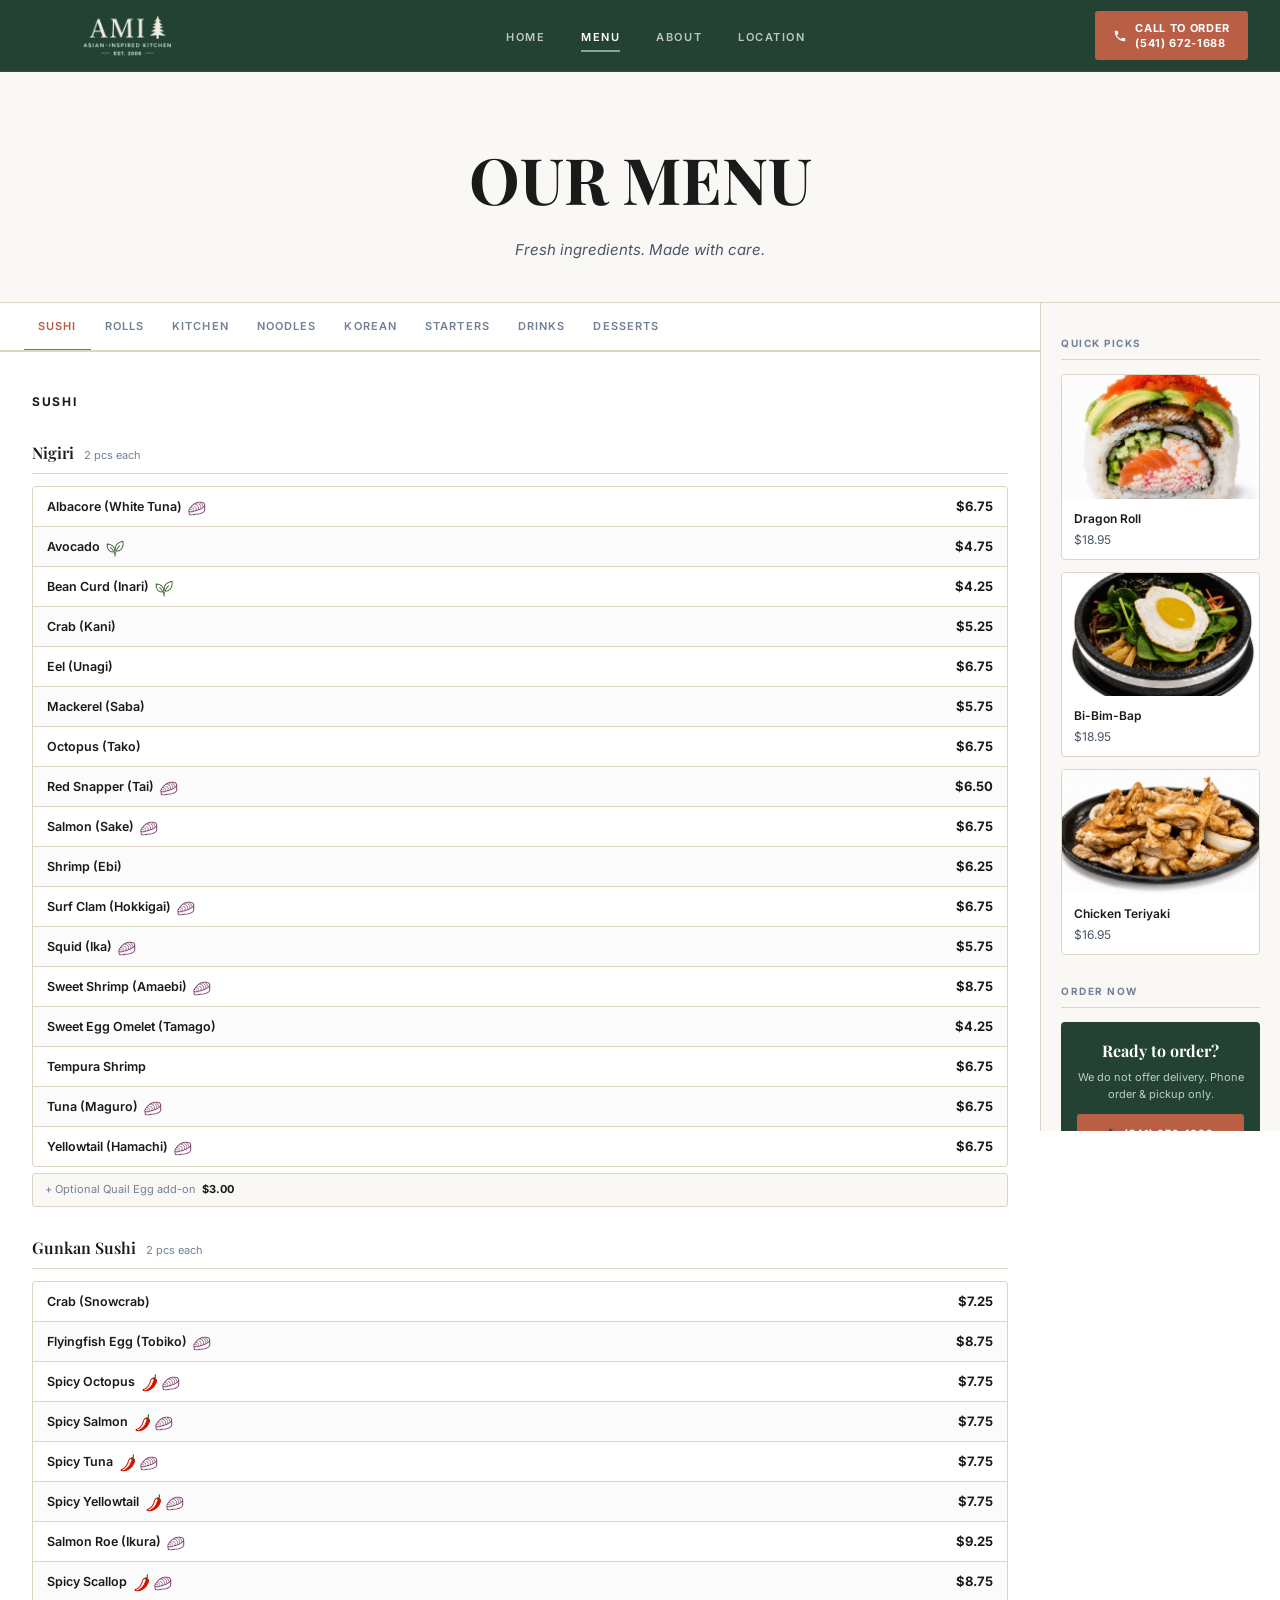
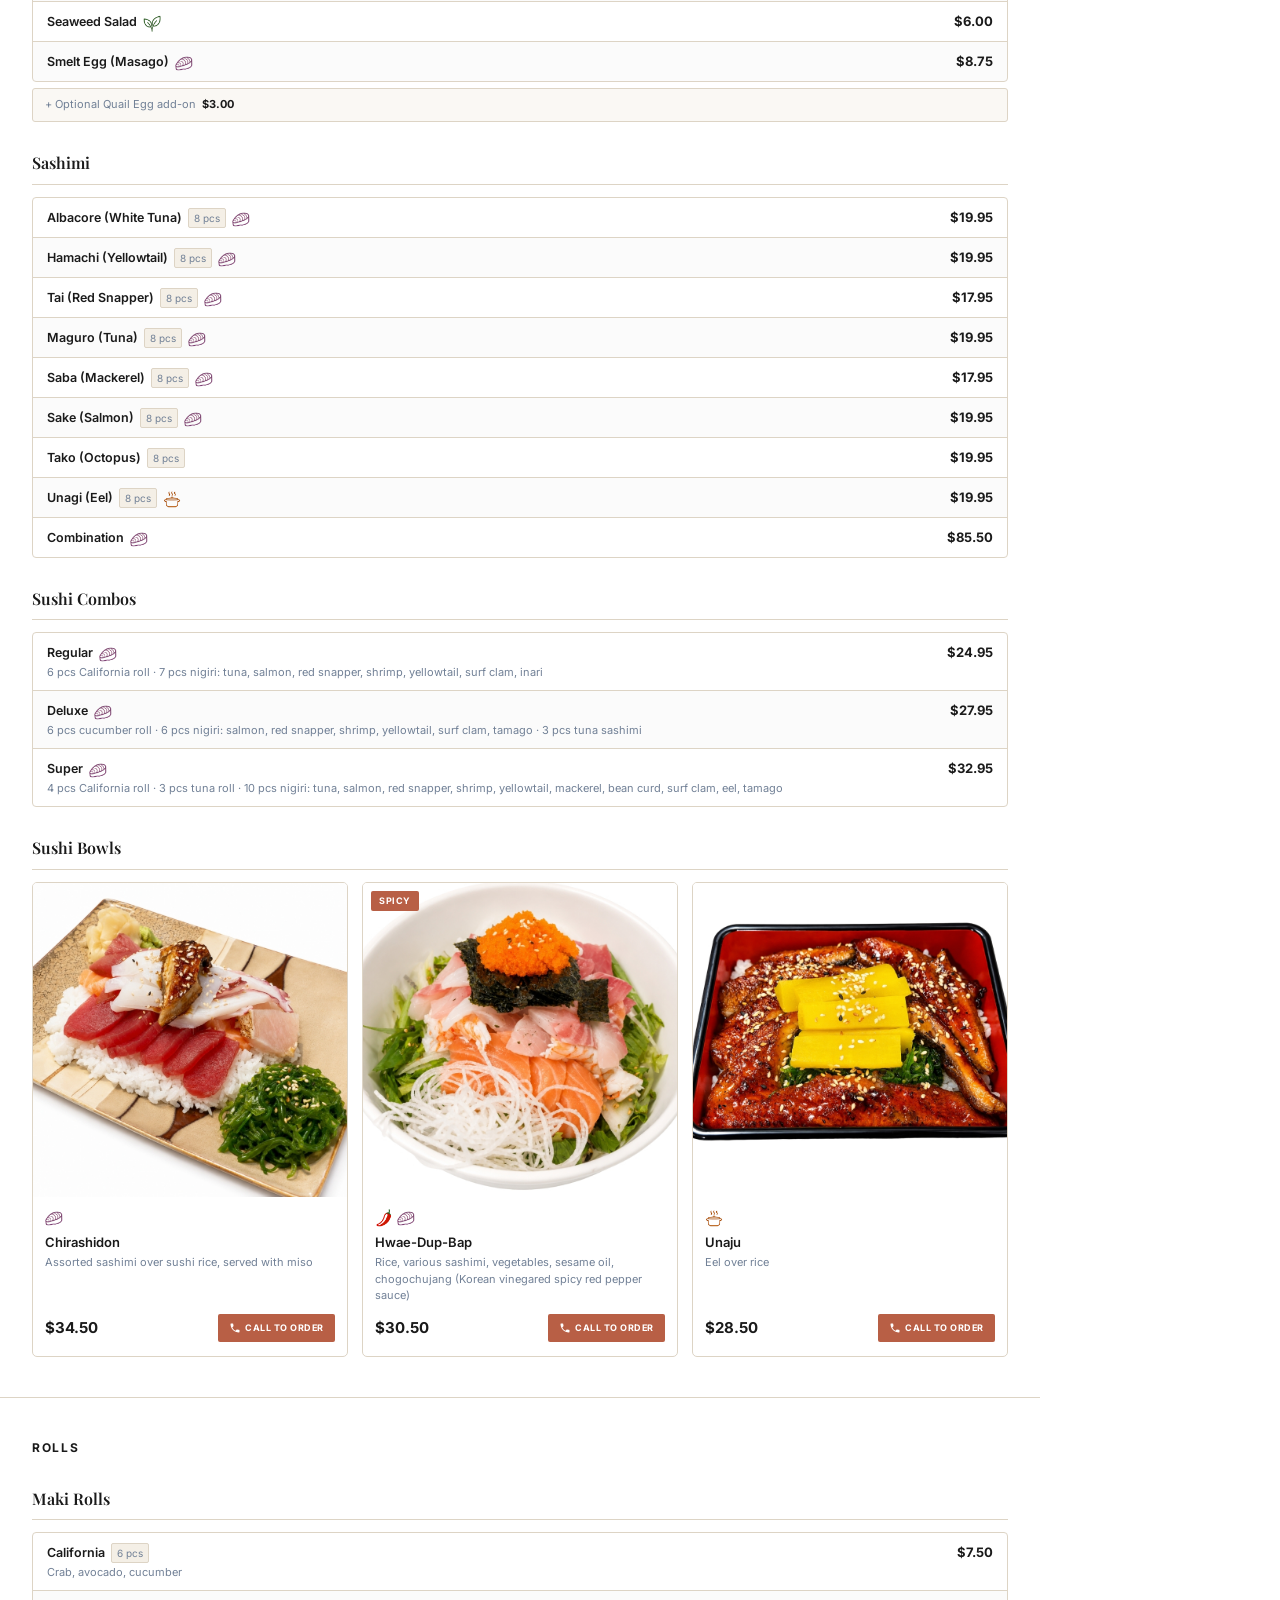
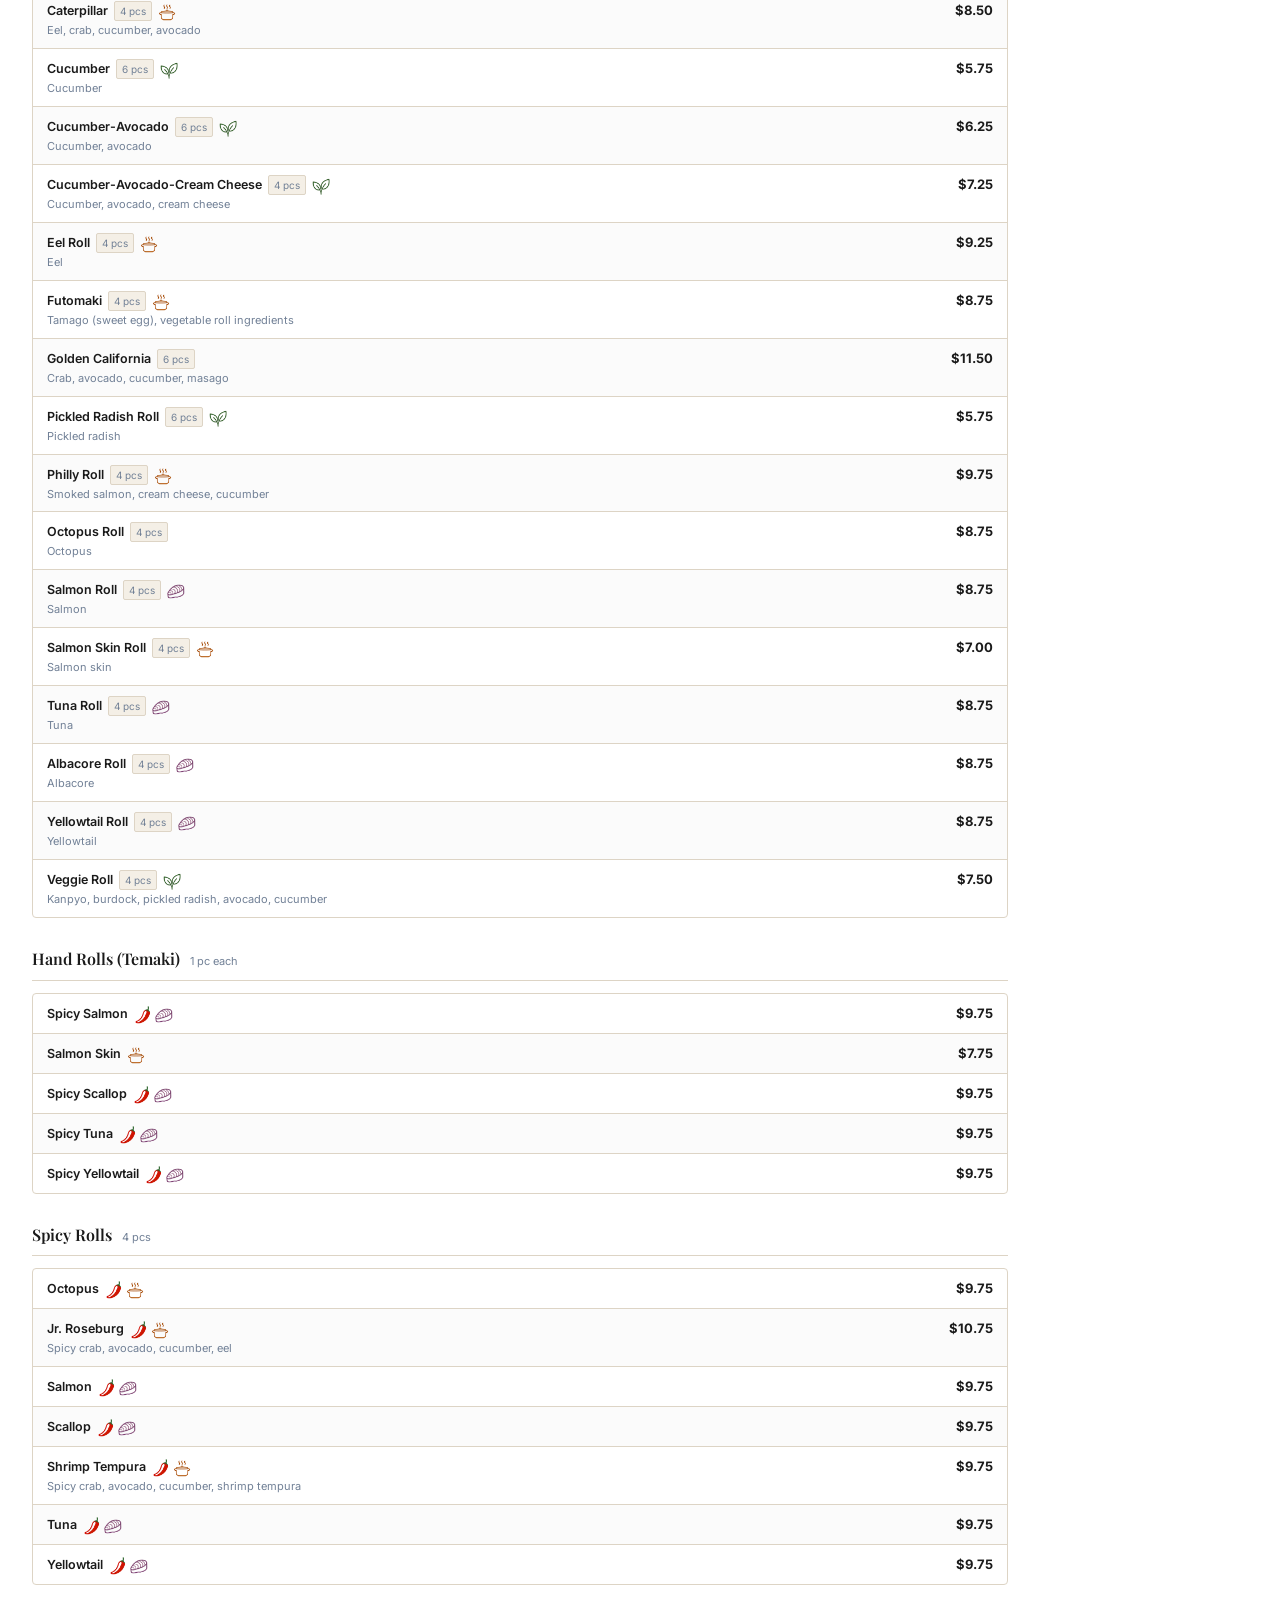
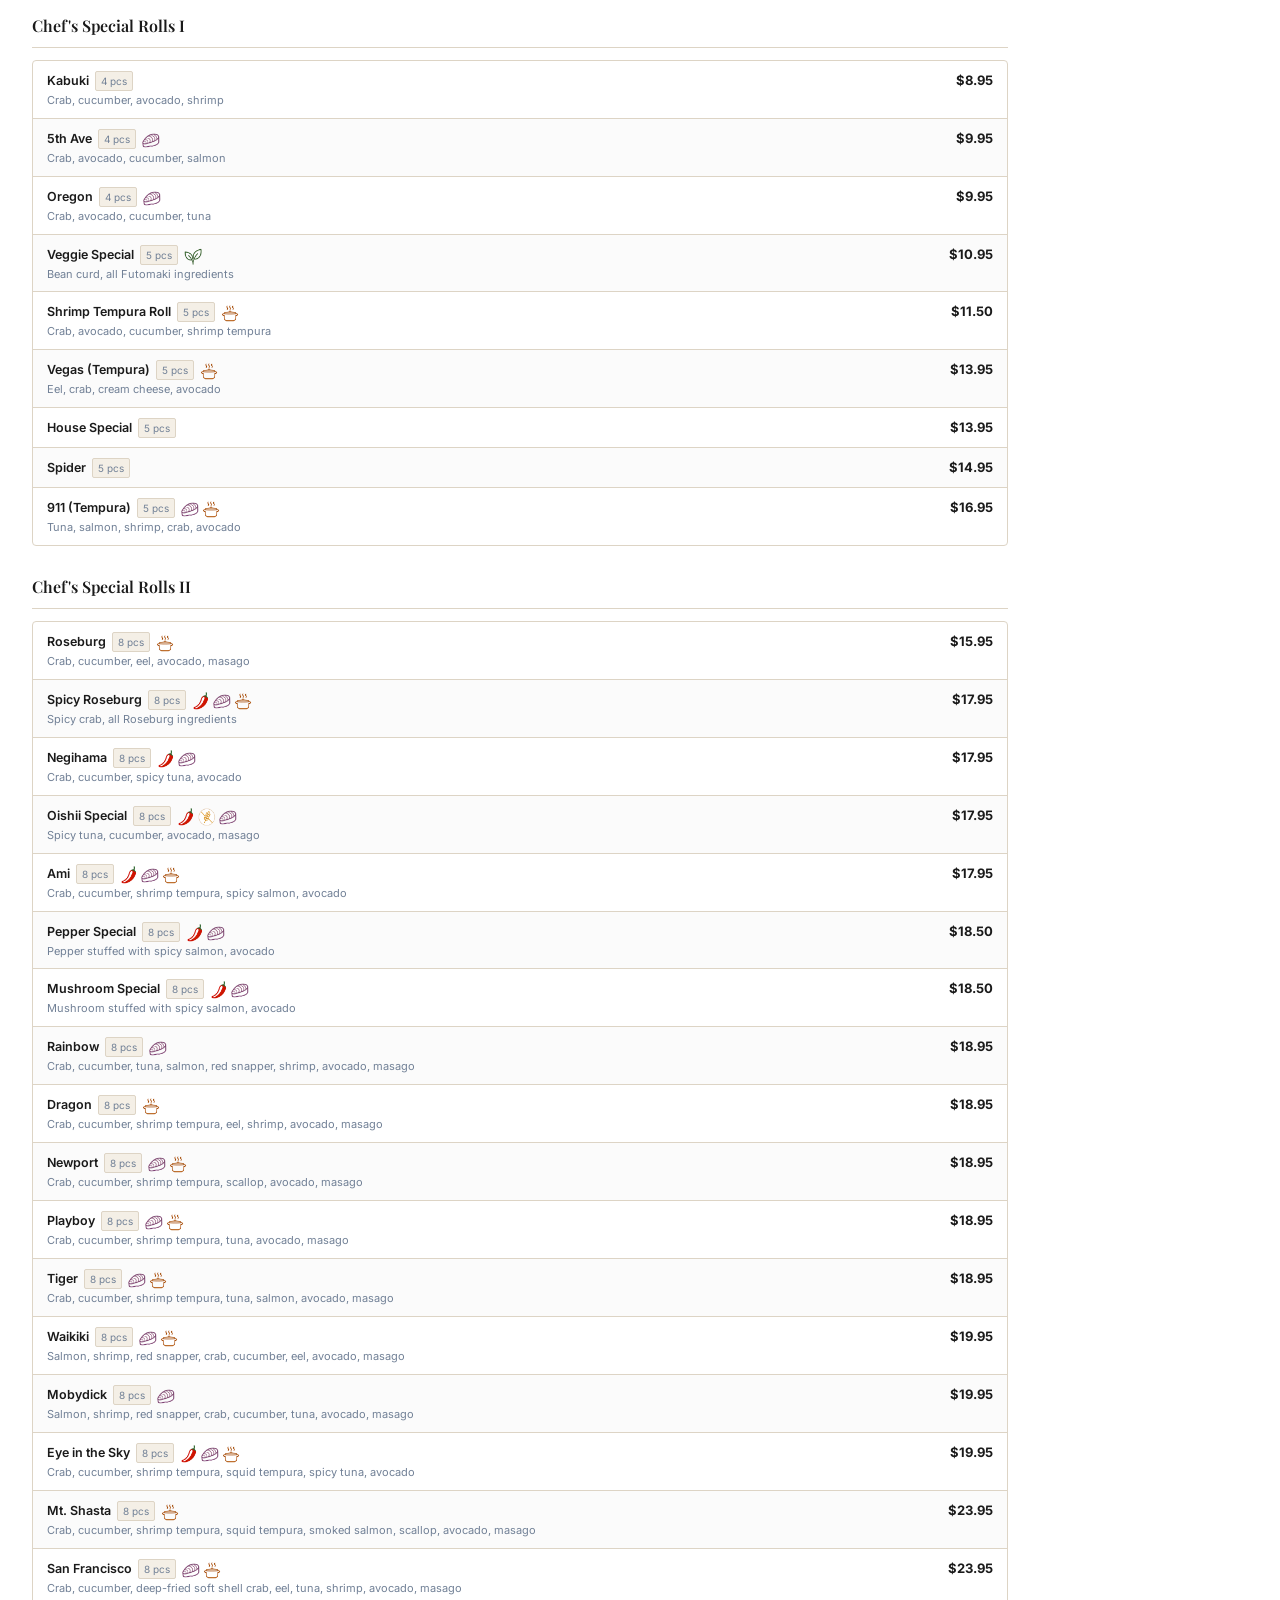
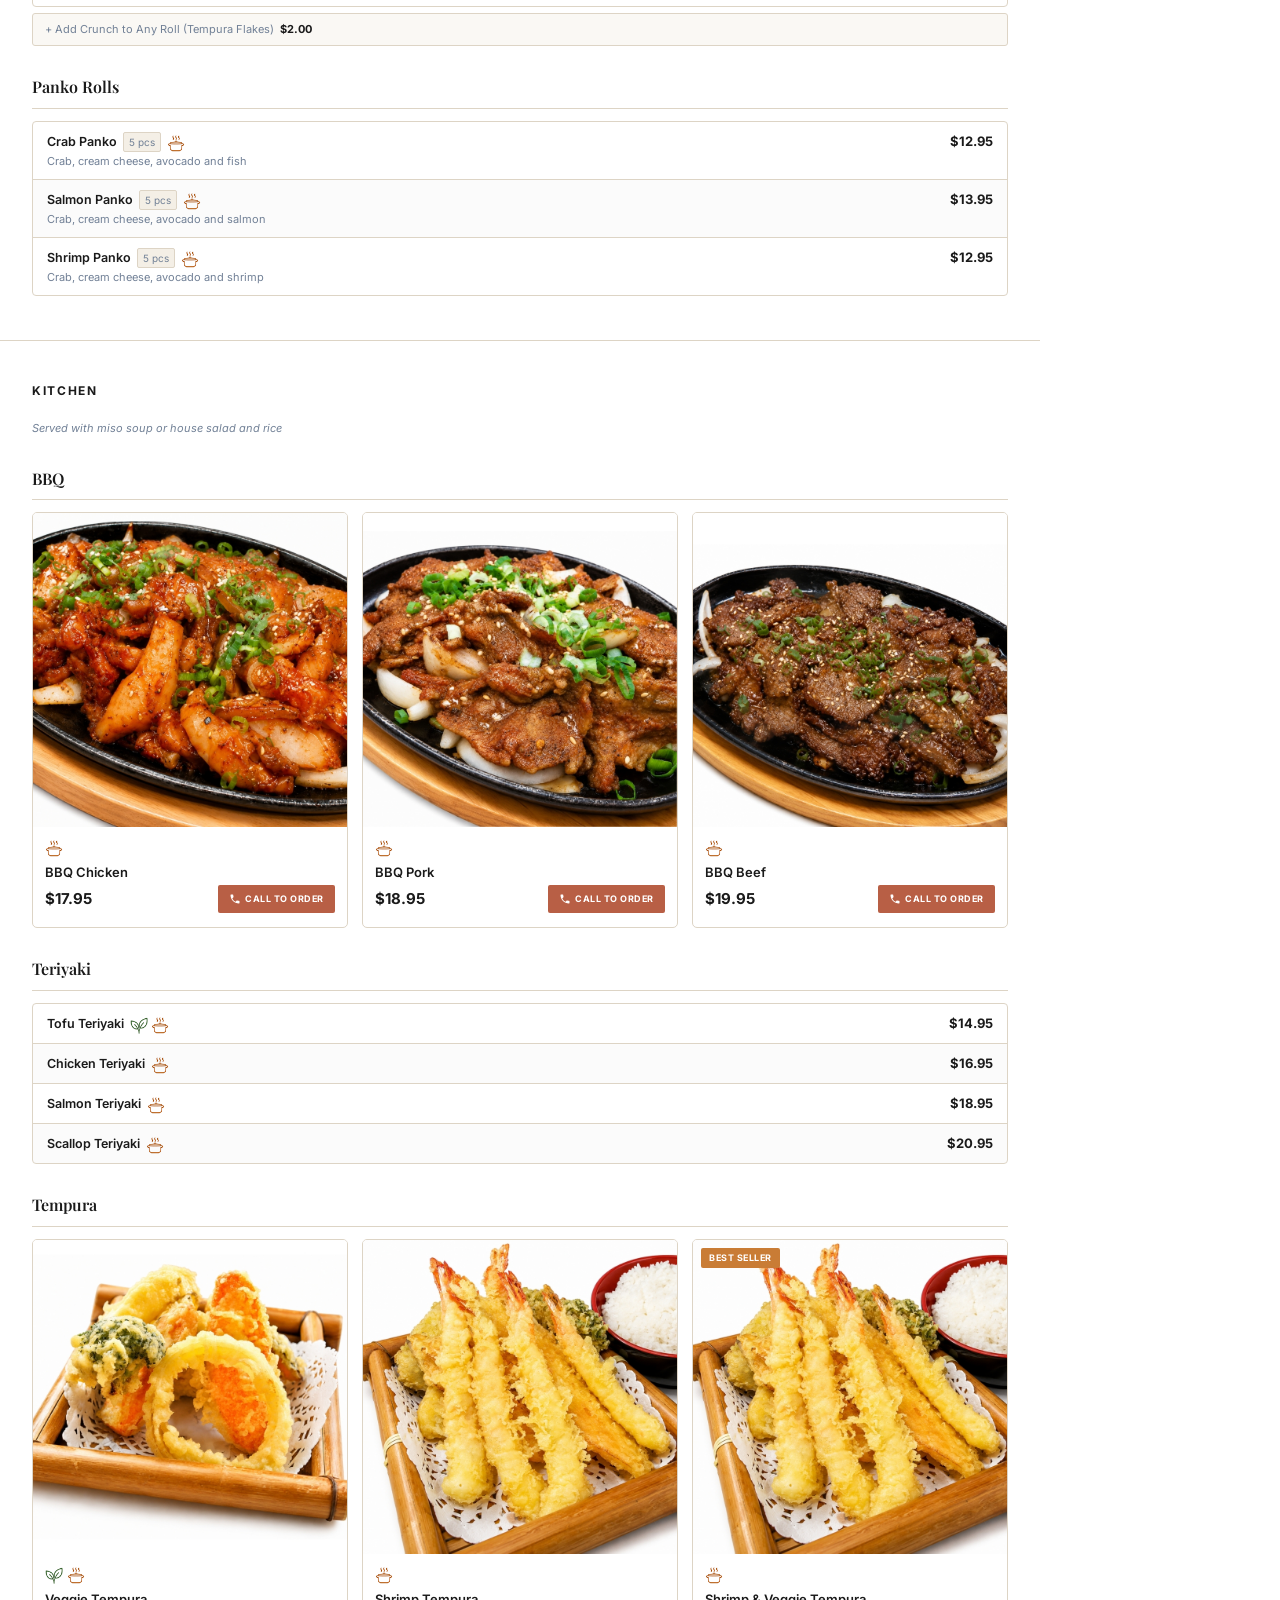
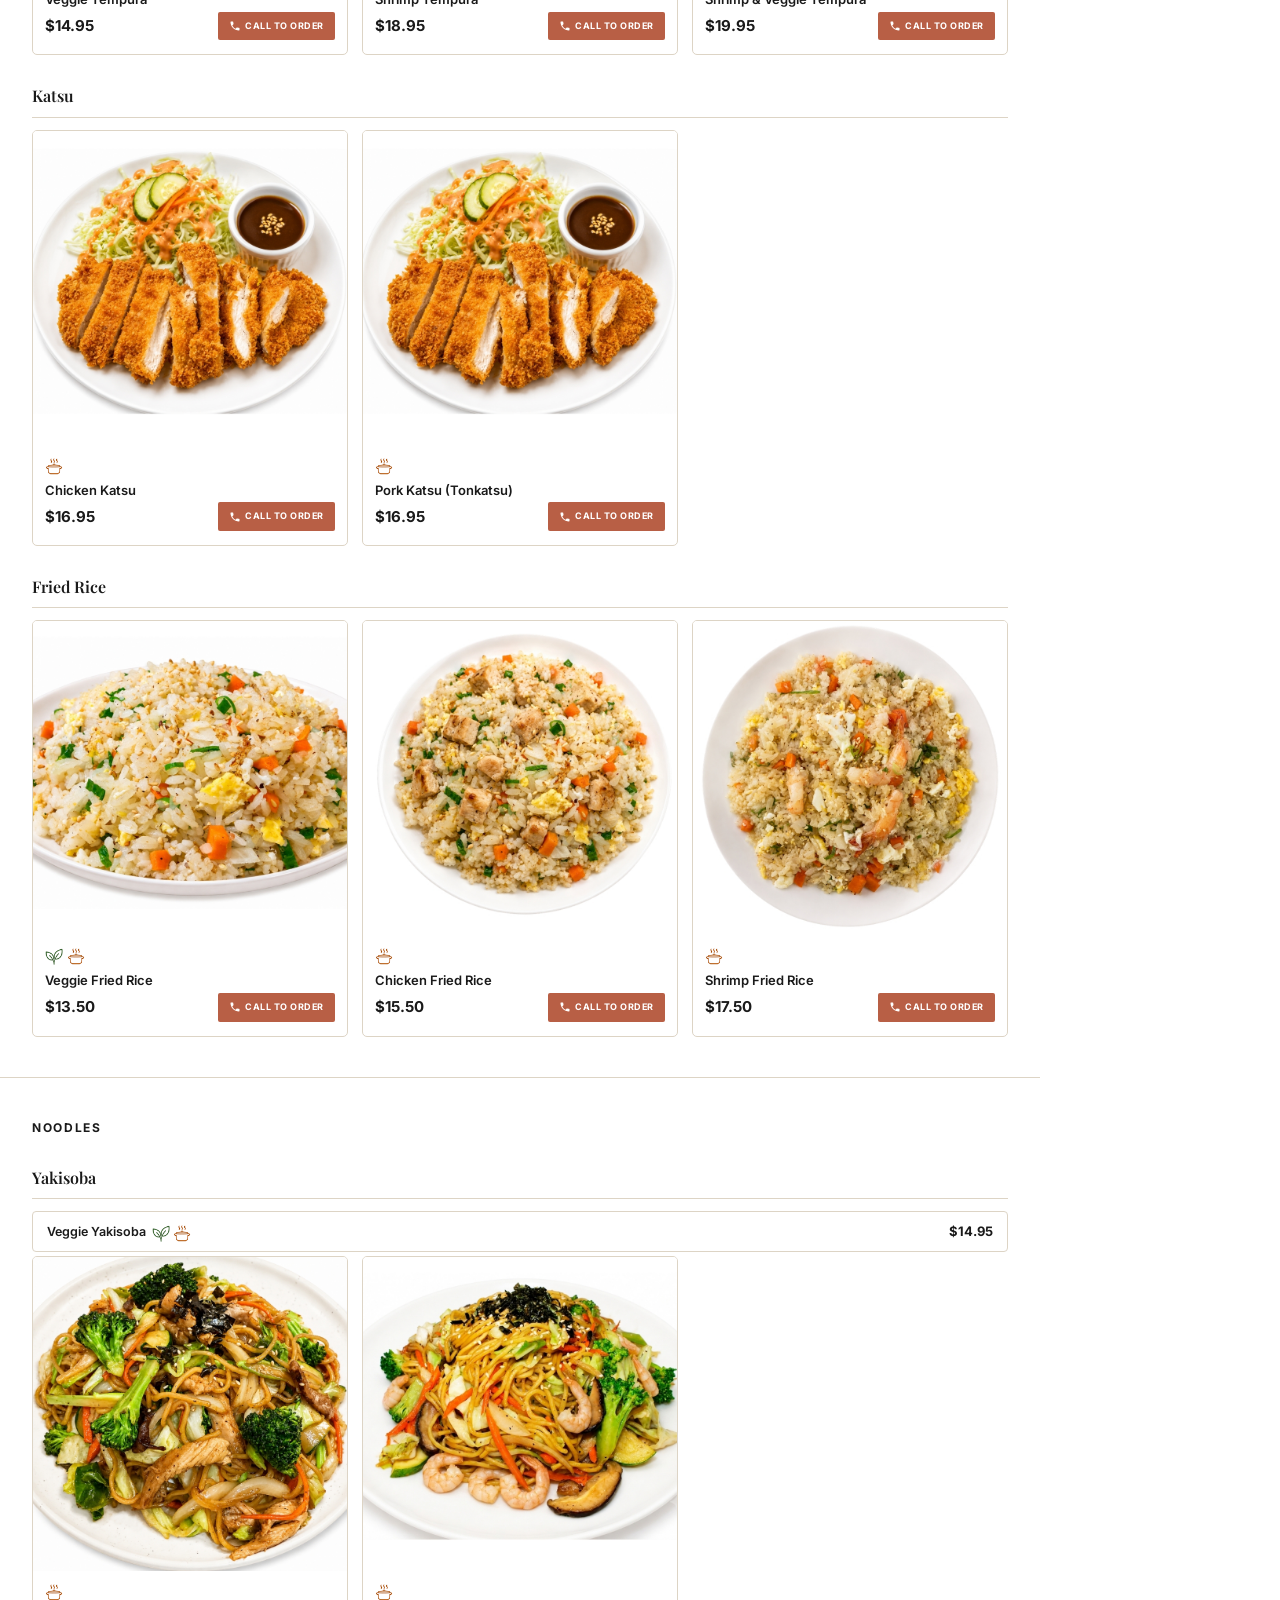
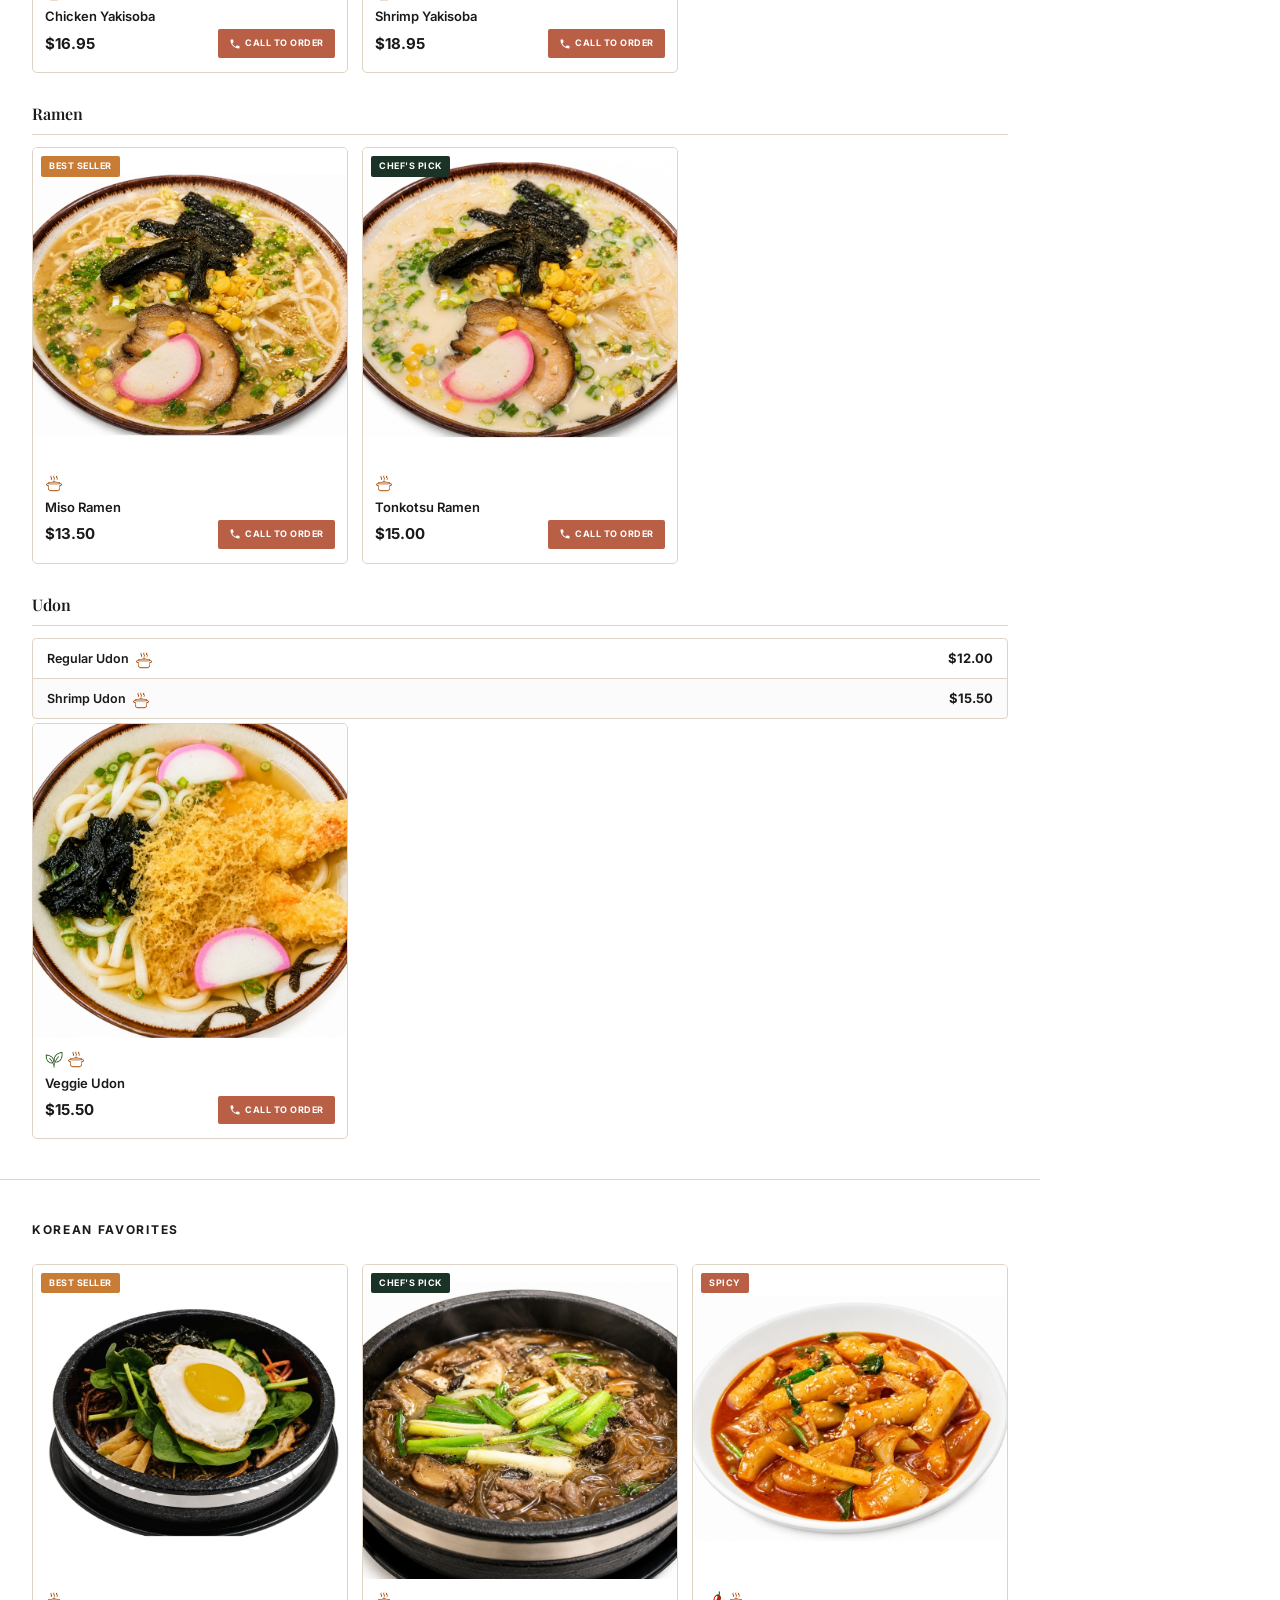
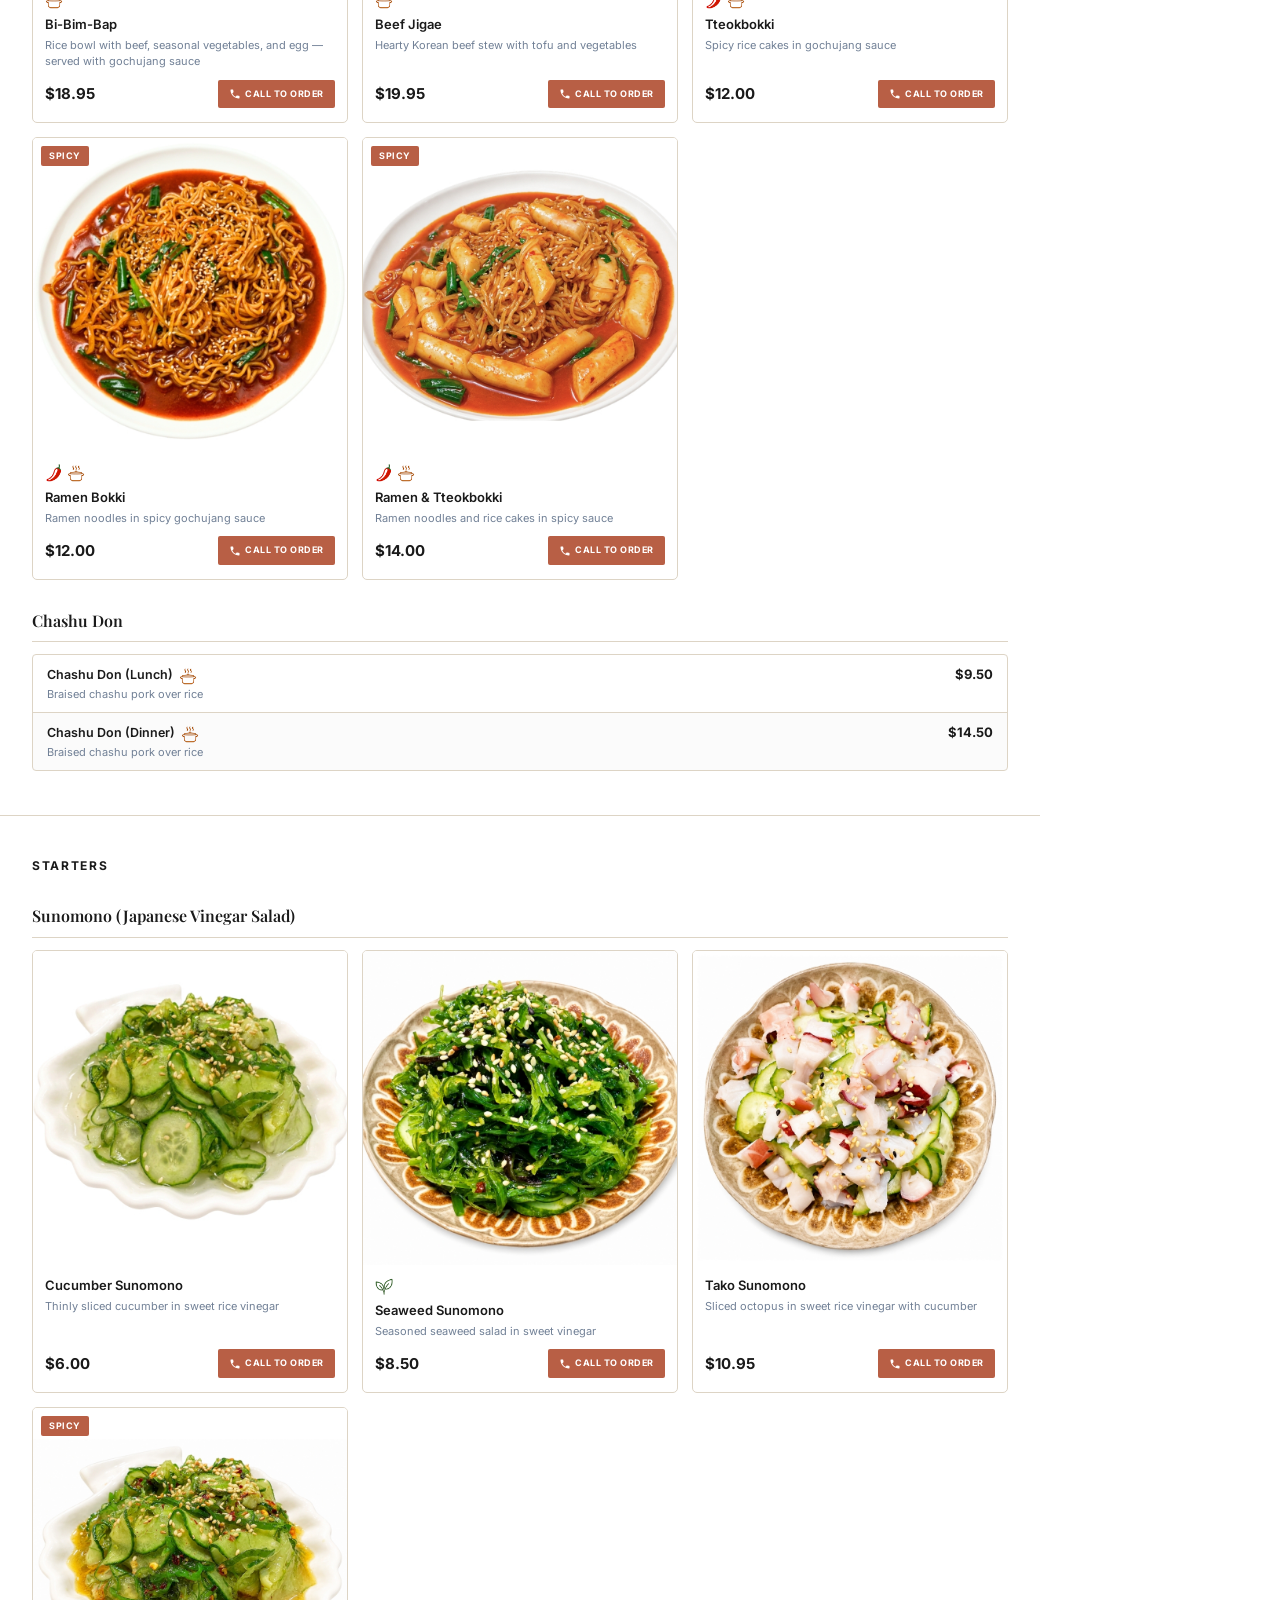
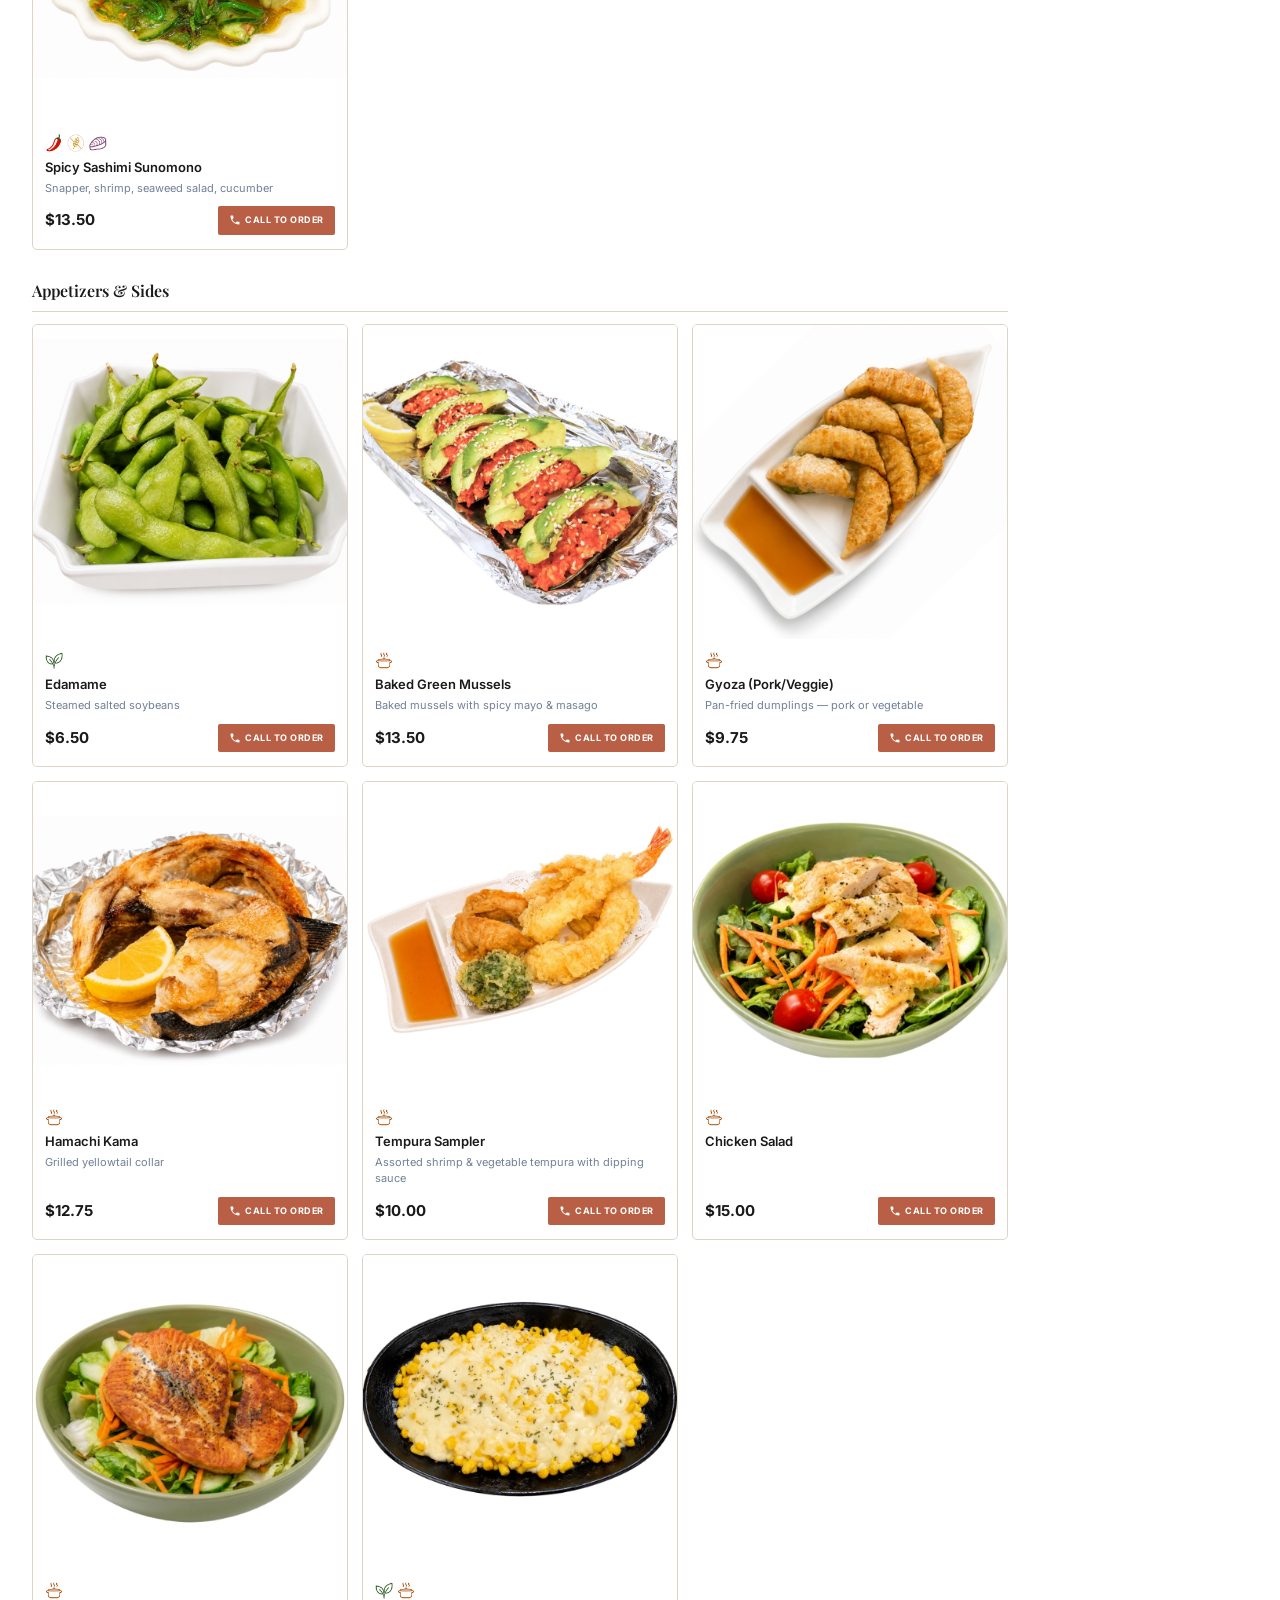
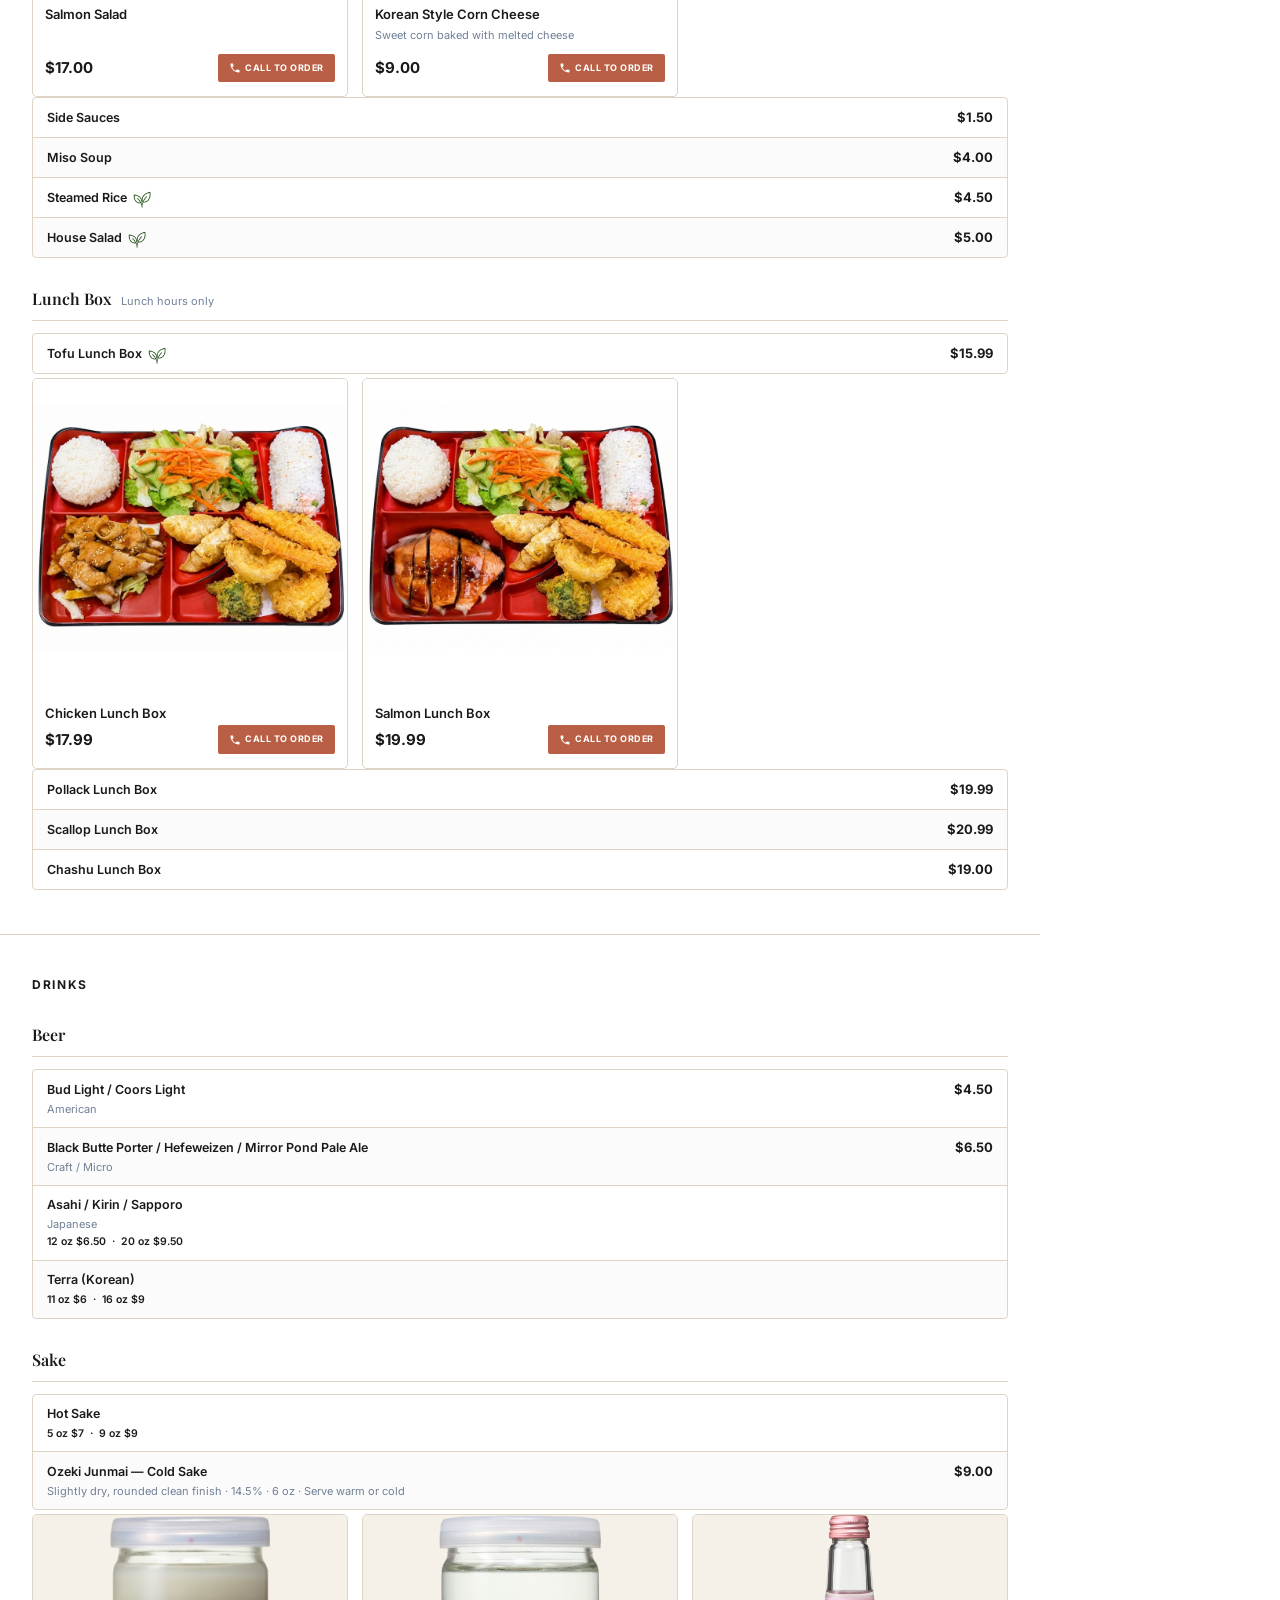
==== commit 4fd7479f: "Fix menu: correct all image assignments and section ordering - Chef's Special Rolls I & II: all item" ====
--- a/menu.html
+++ b/menu.html
@@ -11,7 +11,6 @@
 </head>
 <body>
 
-<!-- ─── NAVIGATION ─── -->
 <nav class="navbar" id="navbar">
   <div class="nav-container">
     <a href="index.html" class="nav-logo">
@@ -33,7 +32,6 @@
   </div>
 </nav>
 
-<!-- Mobile menu -->
 <div class="mobile-menu" id="mobileMenu">
   <a href="index.html" class="mobile-nav-link">Home</a>
   <a href="menu.html" class="mobile-nav-link active">Menu</a>
@@ -42,19 +40,14 @@
   <a href="tel:5416721688" class="mobile-nav-cta">📞 Call to Order — (541) 672-1688</a>
 </div>
 
-<!-- ─── MENU PAGE HEADER ─── -->
 <div class="menu-page-header">
   <h1>OUR MENU</h1>
   <p>Fresh ingredients. Made with care.</p>
 </div>
 
-<!-- ─── TWO-COLUMN LAYOUT ─── -->
 <div class="menu-layout">
-
-  <!-- ═══ MAIN MENU CONTENT ═══ -->
   <main class="menu-main">
 
-    <!-- TABS -->
     <div class="menu-tabs-bar" id="menuTabsBar">
       <div class="menu-tabs" role="tablist">
         <button class="menu-tab active" data-target="sushi" role="tab">Sushi</button>
@@ -70,12 +63,10 @@
 
     <div class="menu-content-area">
 
-      <!-- ── SUSHI ── -->
       <section class="menu-section" id="sushi">
 
-        <div class="menu-section-header">
-          <div class="menu-section-title">Sushi</div>
-        </div><h3 class="menu-subsection-title">Nigiri <span class='subsection-note'>2 pcs each</span></h3>
+        <div class="menu-section-header"><div class="menu-section-title">Sushi</div></div>
+        <h3 class="menu-subsection-title">Nigiri <span class="subsection-note">2 pcs each</span></h3>
         <div class="menu-list">
             <div class="menu-list-item">
               <div class="menu-list-left">
@@ -86,14 +77,14 @@
             </div>
             <div class="menu-list-item">
               <div class="menu-list-left">
-                <div class="menu-list-name">Avocado<div class="menu-list-dietary"><img src="images/icons/Vegan.png" alt="Vegan" class="dietary-icon" title="Vegetarian / Vegan"></div></div>
+                <div class="menu-list-name">Avocado<div class="menu-list-dietary"><img src="images/icons/Vegan.png" alt="Veg/Vegan" class="dietary-icon" title="Vegetarian / Vegan"></div></div>
                 
               </div>
               <div class="menu-list-price">$4.75</div>
             </div>
             <div class="menu-list-item">
               <div class="menu-list-left">
-                <div class="menu-list-name">Bean Curd (Inari)<div class="menu-list-dietary"><img src="images/icons/Vegan.png" alt="Vegan" class="dietary-icon" title="Vegetarian / Vegan"></div></div>
+                <div class="menu-list-name">Bean Curd (Inari)<div class="menu-list-dietary"><img src="images/icons/Vegan.png" alt="Veg/Vegan" class="dietary-icon" title="Vegetarian / Vegan"></div></div>
                 
               </div>
               <div class="menu-list-price">$4.25</div>
@@ -149,6 +140,13 @@
             </div>
             <div class="menu-list-item">
               <div class="menu-list-left">
+                <div class="menu-list-name">Surf Clam (Hokkigai)<div class="menu-list-dietary"><img src="images/icons/Raw.png" alt="Raw" class="dietary-icon" title="Contains Raw Fish"></div></div>
+                
+              </div>
+              <div class="menu-list-price">$6.75</div>
+            </div>
+            <div class="menu-list-item">
+              <div class="menu-list-left">
                 <div class="menu-list-name">Squid (Ika)<div class="menu-list-dietary"><img src="images/icons/Raw.png" alt="Raw" class="dietary-icon" title="Contains Raw Fish"></div></div>
                 
               </div>
@@ -156,75 +154,102 @@
             </div>
             <div class="menu-list-item">
               <div class="menu-list-left">
-                <div class="menu-list-name">Surf Clam (Hokkigai)<div class="menu-list-dietary"><img src="images/icons/Raw.png" alt="Raw" class="dietary-icon" title="Contains Raw Fish"></div></div>
+                <div class="menu-list-name">Sweet Shrimp (Amaebi)<div class="menu-list-dietary"><img src="images/icons/Raw.png" alt="Raw" class="dietary-icon" title="Contains Raw Fish"></div></div>
+                
+              </div>
+              <div class="menu-list-price">$8.75</div>
+            </div>
+            <div class="menu-list-item">
+              <div class="menu-list-left">
+                <div class="menu-list-name">Sweet Egg Omelet (Tamago)</div>
+                
+              </div>
+              <div class="menu-list-price">$4.25</div>
+            </div>
+            <div class="menu-list-item">
+              <div class="menu-list-left">
+                <div class="menu-list-name">Tempura Shrimp</div>
                 
               </div>
               <div class="menu-list-price">$6.75</div>
             </div>
             <div class="menu-list-item">
               <div class="menu-list-left">
-                <div class="menu-list-name">Sweet Shrimp (Amaebi)<div class="menu-list-dietary"><img src="images/icons/Raw.png" alt="Raw" class="dietary-icon" title="Contains Raw Fish"></div></div>
+                <div class="menu-list-name">Tuna (Maguro)<div class="menu-list-dietary"><img src="images/icons/Raw.png" alt="Raw" class="dietary-icon" title="Contains Raw Fish"></div></div>
+                
+              </div>
+              <div class="menu-list-price">$6.75</div>
+            </div>
+            <div class="menu-list-item">
+              <div class="menu-list-left">
+                <div class="menu-list-name">Yellowtail (Hamachi)<div class="menu-list-dietary"><img src="images/icons/Raw.png" alt="Raw" class="dietary-icon" title="Contains Raw Fish"></div></div>
+                
+              </div>
+              <div class="menu-list-price">$6.75</div>
+            </div>
+        </div>
+        <div class="menu-add-on">+ Optional Quail Egg add-on &nbsp;<strong>$3.00</strong></div>
+        <h3 class="menu-subsection-title">Gunkan Sushi <span class="subsection-note">2 pcs each</span></h3>
+        <div class="menu-list">
+            <div class="menu-list-item">
+              <div class="menu-list-left">
+                <div class="menu-list-name">Crab (Snowcrab)</div>
+                
+              </div>
+              <div class="menu-list-price">$7.25</div>
+            </div>
+            <div class="menu-list-item">
+              <div class="menu-list-left">
+                <div class="menu-list-name">Flyingfish Egg (Tobiko)<div class="menu-list-dietary"><img src="images/icons/Raw.png" alt="Raw" class="dietary-icon" title="Contains Raw Fish"></div></div>
                 
               </div>
               <div class="menu-list-price">$8.75</div>
             </div>
             <div class="menu-list-item">
               <div class="menu-list-left">
-                <div class="menu-list-name">Sweet Egg Omelet (Tamago)</div>
-                
-              </div>
-              <div class="menu-list-price">$4.25</div>
-            </div>
-            <div class="menu-list-item">
-              <div class="menu-list-left">
-                <div class="menu-list-name">Tempura Shrimp</div>
-                
-              </div>
-              <div class="menu-list-price">$6.75</div>
-            </div>
-            <div class="menu-list-item">
-              <div class="menu-list-left">
-                <div class="menu-list-name">Tuna (Maguro)<div class="menu-list-dietary"><img src="images/icons/Raw.png" alt="Raw" class="dietary-icon" title="Contains Raw Fish"></div></div>
-                
-              </div>
-              <div class="menu-list-price">$6.75</div>
-            </div>
-            <div class="menu-list-item">
-              <div class="menu-list-left">
-                <div class="menu-list-name">Yellowtail (Hamachi)<div class="menu-list-dietary"><img src="images/icons/Raw.png" alt="Raw" class="dietary-icon" title="Contains Raw Fish"></div></div>
-                
-              </div>
-              <div class="menu-list-price">$6.75</div>
-            </div>
-        </div>
-        <div class="menu-add-on">+ Optional Quail Egg add-on <strong>$3.00</strong></div>
-
-<h3 class="menu-subsection-title">Gunkan Sushi <span class='subsection-note'>2 pcs each</span></h3>
-        <div class="menu-list">
-            <div class="menu-list-item">
-              <div class="menu-list-left">
-                <div class="menu-list-name">Crab (Snowcrab)</div>
-                
-              </div>
-              <div class="menu-list-price">$7.25</div>
-            </div>
-            <div class="menu-list-item">
-              <div class="menu-list-left">
-                <div class="menu-list-name">Flyingfish Egg (Tobiko)<div class="menu-list-dietary"><img src="images/icons/Raw.png" alt="Raw" class="dietary-icon" title="Contains Raw Fish"></div></div>
+                <div class="menu-list-name">Spicy Octopus<div class="menu-list-dietary"><img src="images/icons/Spicy.png" alt="Spicy" class="dietary-icon" title="Spicy"><img src="images/icons/Raw.png" alt="Raw" class="dietary-icon" title="Contains Raw Fish"></div></div>
+                
+              </div>
+              <div class="menu-list-price">$7.75</div>
+            </div>
+            <div class="menu-list-item">
+              <div class="menu-list-left">
+                <div class="menu-list-name">Spicy Salmon<div class="menu-list-dietary"><img src="images/icons/Spicy.png" alt="Spicy" class="dietary-icon" title="Spicy"><img src="images/icons/Raw.png" alt="Raw" class="dietary-icon" title="Contains Raw Fish"></div></div>
+                
+              </div>
+              <div class="menu-list-price">$7.75</div>
+            </div>
+            <div class="menu-list-item">
+              <div class="menu-list-left">
+                <div class="menu-list-name">Spicy Tuna<div class="menu-list-dietary"><img src="images/icons/Spicy.png" alt="Spicy" class="dietary-icon" title="Spicy"><img src="images/icons/Raw.png" alt="Raw" class="dietary-icon" title="Contains Raw Fish"></div></div>
+                
+              </div>
+              <div class="menu-list-price">$7.75</div>
+            </div>
+            <div class="menu-list-item">
+              <div class="menu-list-left">
+                <div class="menu-list-name">Spicy Yellowtail<div class="menu-list-dietary"><img src="images/icons/Spicy.png" alt="Spicy" class="dietary-icon" title="Spicy"><img src="images/icons/Raw.png" alt="Raw" class="dietary-icon" title="Contains Raw Fish"></div></div>
+                
+              </div>
+              <div class="menu-list-price">$7.75</div>
+            </div>
+            <div class="menu-list-item">
+              <div class="menu-list-left">
+                <div class="menu-list-name">Salmon Roe (Ikura)<div class="menu-list-dietary"><img src="images/icons/Raw.png" alt="Raw" class="dietary-icon" title="Contains Raw Fish"></div></div>
+                
+              </div>
+              <div class="menu-list-price">$9.25</div>
+            </div>
+            <div class="menu-list-item">
+              <div class="menu-list-left">
+                <div class="menu-list-name">Spicy Scallop<div class="menu-list-dietary"><img src="images/icons/Spicy.png" alt="Spicy" class="dietary-icon" title="Spicy"><img src="images/icons/Raw.png" alt="Raw" class="dietary-icon" title="Contains Raw Fish"></div></div>
                 
               </div>
               <div class="menu-list-price">$8.75</div>
             </div>
             <div class="menu-list-item">
               <div class="menu-list-left">
-                <div class="menu-list-name">Salmon Roe (Ikura)<div class="menu-list-dietary"><img src="images/icons/Raw.png" alt="Raw" class="dietary-icon" title="Contains Raw Fish"></div></div>
-                
-              </div>
-              <div class="menu-list-price">$9.25</div>
-            </div>
-            <div class="menu-list-item">
-              <div class="menu-list-left">
-                <div class="menu-list-name">Seaweed Salad<div class="menu-list-dietary"><img src="images/icons/Vegan.png" alt="Vegan" class="dietary-icon" title="Vegetarian / Vegan"></div></div>
+                <div class="menu-list-name">Seaweed Salad<div class="menu-list-dietary"><img src="images/icons/Vegan.png" alt="Veg/Vegan" class="dietary-icon" title="Vegetarian / Vegan"></div></div>
                 
               </div>
               <div class="menu-list-price">$6.00</div>
@@ -236,44 +261,9 @@
               </div>
               <div class="menu-list-price">$8.75</div>
             </div>
-            <div class="menu-list-item">
-              <div class="menu-list-left">
-                <div class="menu-list-name">Spicy Octopus<div class="menu-list-dietary"><img src="images/icons/Spicy.png" alt="Spicy" class="dietary-icon" title="Spicy"><img src="images/icons/Raw.png" alt="Raw" class="dietary-icon" title="Contains Raw Fish"></div></div>
-                
-              </div>
-              <div class="menu-list-price">$7.75</div>
-            </div>
-            <div class="menu-list-item">
-              <div class="menu-list-left">
-                <div class="menu-list-name">Spicy Salmon<div class="menu-list-dietary"><img src="images/icons/Spicy.png" alt="Spicy" class="dietary-icon" title="Spicy"><img src="images/icons/Raw.png" alt="Raw" class="dietary-icon" title="Contains Raw Fish"></div></div>
-                
-              </div>
-              <div class="menu-list-price">$7.75</div>
-            </div>
-            <div class="menu-list-item">
-              <div class="menu-list-left">
-                <div class="menu-list-name">Spicy Scallop<div class="menu-list-dietary"><img src="images/icons/Spicy.png" alt="Spicy" class="dietary-icon" title="Spicy"><img src="images/icons/Raw.png" alt="Raw" class="dietary-icon" title="Contains Raw Fish"></div></div>
-                
-              </div>
-              <div class="menu-list-price">$8.75</div>
-            </div>
-            <div class="menu-list-item">
-              <div class="menu-list-left">
-                <div class="menu-list-name">Spicy Tuna<div class="menu-list-dietary"><img src="images/icons/Spicy.png" alt="Spicy" class="dietary-icon" title="Spicy"><img src="images/icons/Raw.png" alt="Raw" class="dietary-icon" title="Contains Raw Fish"></div></div>
-                
-              </div>
-              <div class="menu-list-price">$7.75</div>
-            </div>
-            <div class="menu-list-item">
-              <div class="menu-list-left">
-                <div class="menu-list-name">Spicy Yellowtail<div class="menu-list-dietary"><img src="images/icons/Spicy.png" alt="Spicy" class="dietary-icon" title="Spicy"><img src="images/icons/Raw.png" alt="Raw" class="dietary-icon" title="Contains Raw Fish"></div></div>
-                
-              </div>
-              <div class="menu-list-price">$7.75</div>
-            </div>
-        </div>
-
-<h3 class="menu-subsection-title">Sashimi</h3>
+        </div>
+        <div class="menu-add-on">+ Optional Quail Egg add-on &nbsp;<strong>$3.00</strong></div>
+        <h3 class="menu-subsection-title">Sashimi</h3>
         <div class="menu-list">
             <div class="menu-list-item">
               <div class="menu-list-left">
@@ -291,6 +281,13 @@
             </div>
             <div class="menu-list-item">
               <div class="menu-list-left">
+                <div class="menu-list-name">Tai (Red Snapper) <span class="menu-list-meta">8 pcs</span><div class="menu-list-dietary"><img src="images/icons/Raw.png" alt="Raw" class="dietary-icon" title="Contains Raw Fish"></div></div>
+                
+              </div>
+              <div class="menu-list-price">$17.95</div>
+            </div>
+            <div class="menu-list-item">
+              <div class="menu-list-left">
                 <div class="menu-list-name">Maguro (Tuna) <span class="menu-list-meta">8 pcs</span><div class="menu-list-dietary"><img src="images/icons/Raw.png" alt="Raw" class="dietary-icon" title="Contains Raw Fish"></div></div>
                 
               </div>
@@ -312,13 +309,6 @@
             </div>
             <div class="menu-list-item">
               <div class="menu-list-left">
-                <div class="menu-list-name">Tai (Red Snapper) <span class="menu-list-meta">8 pcs</span><div class="menu-list-dietary"><img src="images/icons/Raw.png" alt="Raw" class="dietary-icon" title="Contains Raw Fish"></div></div>
-                
-              </div>
-              <div class="menu-list-price">$17.95</div>
-            </div>
-            <div class="menu-list-item">
-              <div class="menu-list-left">
                 <div class="menu-list-name">Tako (Octopus) <span class="menu-list-meta">8 pcs</span></div>
                 
               </div>
@@ -339,8 +329,7 @@
               <div class="menu-list-price">$85.50</div>
             </div>
         </div>
-
-<h3 class="menu-subsection-title">Sushi Combos</h3>
+        <h3 class="menu-subsection-title">Sushi Combos</h3>
         <div class="menu-list">
             <div class="menu-list-item">
               <div class="menu-list-left">
@@ -364,8 +353,7 @@
               <div class="menu-list-price">$32.95</div>
             </div>
         </div>
-
-<h3 class="menu-subsection-title">Sushi Bowls</h3>
+        <h3 class="menu-subsection-title">Sushi Bowls</h3>
         <div class="menu-items-grid">
           <div class="menu-card">
             <div class="menu-card-img-wrap">
@@ -417,13 +405,109 @@
           </div>
         </div>
       </section>
-      <!-- ── ROLLS ── -->
       <section class="menu-section" id="rolls">
 
-        <div class="menu-section-header">
-          <div class="menu-section-title">Rolls</div>
-        </div><h3 class="menu-subsection-title">Maki Rolls</h3>
-        <div class="menu-list">
+        <div class="menu-section-header"><div class="menu-section-title">Rolls</div></div>
+        <h3 class="menu-subsection-title">Maki Rolls</h3>
+        <div class="menu-list">
+            <div class="menu-list-item">
+              <div class="menu-list-left">
+                <div class="menu-list-name">California <span class="menu-list-meta">6 pcs</span></div>
+                <div class="menu-list-desc">Crab, avocado, cucumber</div>
+              </div>
+              <div class="menu-list-price">$7.50</div>
+            </div>
+            <div class="menu-list-item">
+              <div class="menu-list-left">
+                <div class="menu-list-name">Caterpillar <span class="menu-list-meta">4 pcs</span><div class="menu-list-dietary"><img src="images/icons/Cooked.png" alt="Cooked" class="dietary-icon" title="Fully Cooked"></div></div>
+                <div class="menu-list-desc">Eel, crab, cucumber, avocado</div>
+              </div>
+              <div class="menu-list-price">$8.50</div>
+            </div>
+            <div class="menu-list-item">
+              <div class="menu-list-left">
+                <div class="menu-list-name">Cucumber <span class="menu-list-meta">6 pcs</span><div class="menu-list-dietary"><img src="images/icons/Vegan.png" alt="Veg/Vegan" class="dietary-icon" title="Vegetarian / Vegan"></div></div>
+                <div class="menu-list-desc">Cucumber</div>
+              </div>
+              <div class="menu-list-price">$5.75</div>
+            </div>
+            <div class="menu-list-item">
+              <div class="menu-list-left">
+                <div class="menu-list-name">Cucumber-Avocado <span class="menu-list-meta">6 pcs</span><div class="menu-list-dietary"><img src="images/icons/Vegan.png" alt="Veg/Vegan" class="dietary-icon" title="Vegetarian / Vegan"></div></div>
+                <div class="menu-list-desc">Cucumber, avocado</div>
+              </div>
+              <div class="menu-list-price">$6.25</div>
+            </div>
+            <div class="menu-list-item">
+              <div class="menu-list-left">
+                <div class="menu-list-name">Cucumber-Avocado-Cream Cheese <span class="menu-list-meta">4 pcs</span><div class="menu-list-dietary"><img src="images/icons/Vegan.png" alt="Veg/Vegan" class="dietary-icon" title="Vegetarian / Vegan"></div></div>
+                <div class="menu-list-desc">Cucumber, avocado, cream cheese</div>
+              </div>
+              <div class="menu-list-price">$7.25</div>
+            </div>
+            <div class="menu-list-item">
+              <div class="menu-list-left">
+                <div class="menu-list-name">Eel Roll <span class="menu-list-meta">4 pcs</span><div class="menu-list-dietary"><img src="images/icons/Cooked.png" alt="Cooked" class="dietary-icon" title="Fully Cooked"></div></div>
+                <div class="menu-list-desc">Eel</div>
+              </div>
+              <div class="menu-list-price">$9.25</div>
+            </div>
+            <div class="menu-list-item">
+              <div class="menu-list-left">
+                <div class="menu-list-name">Futomaki <span class="menu-list-meta">4 pcs</span><div class="menu-list-dietary"><img src="images/icons/Cooked.png" alt="Cooked" class="dietary-icon" title="Fully Cooked"></div></div>
+                <div class="menu-list-desc">Tamago (sweet egg), vegetable roll ingredients</div>
+              </div>
+              <div class="menu-list-price">$8.75</div>
+            </div>
+            <div class="menu-list-item">
+              <div class="menu-list-left">
+                <div class="menu-list-name">Golden California <span class="menu-list-meta">6 pcs</span></div>
+                <div class="menu-list-desc">Crab, avocado, cucumber, masago</div>
+              </div>
+              <div class="menu-list-price">$11.50</div>
+            </div>
+            <div class="menu-list-item">
+              <div class="menu-list-left">
+                <div class="menu-list-name">Pickled Radish Roll <span class="menu-list-meta">6 pcs</span><div class="menu-list-dietary"><img src="images/icons/Vegan.png" alt="Veg/Vegan" class="dietary-icon" title="Vegetarian / Vegan"></div></div>
+                <div class="menu-list-desc">Pickled radish</div>
+              </div>
+              <div class="menu-list-price">$5.75</div>
+            </div>
+            <div class="menu-list-item">
+              <div class="menu-list-left">
+                <div class="menu-list-name">Philly Roll <span class="menu-list-meta">4 pcs</span><div class="menu-list-dietary"><img src="images/icons/Cooked.png" alt="Cooked" class="dietary-icon" title="Fully Cooked"></div></div>
+                <div class="menu-list-desc">Smoked salmon, cream cheese, cucumber</div>
+              </div>
+              <div class="menu-list-price">$9.75</div>
+            </div>
+            <div class="menu-list-item">
+              <div class="menu-list-left">
+                <div class="menu-list-name">Octopus Roll <span class="menu-list-meta">4 pcs</span></div>
+                <div class="menu-list-desc">Octopus</div>
+              </div>
+              <div class="menu-list-price">$8.75</div>
+            </div>
+            <div class="menu-list-item">
+              <div class="menu-list-left">
+                <div class="menu-list-name">Salmon Roll <span class="menu-list-meta">4 pcs</span><div class="menu-list-dietary"><img src="images/icons/Raw.png" alt="Raw" class="dietary-icon" title="Contains Raw Fish"></div></div>
+                <div class="menu-list-desc">Salmon</div>
+              </div>
+              <div class="menu-list-price">$8.75</div>
+            </div>
+            <div class="menu-list-item">
+              <div class="menu-list-left">
+                <div class="menu-list-name">Salmon Skin Roll <span class="menu-list-meta">4 pcs</span><div class="menu-list-dietary"><img src="images/icons/Cooked.png" alt="Cooked" class="dietary-icon" title="Fully Cooked"></div></div>
+                <div class="menu-list-desc">Salmon skin</div>
+              </div>
+              <div class="menu-list-price">$7.00</div>
+            </div>
+            <div class="menu-list-item">
+              <div class="menu-list-left">
+                <div class="menu-list-name">Tuna Roll <span class="menu-list-meta">4 pcs</span><div class="menu-list-dietary"><img src="images/icons/Raw.png" alt="Raw" class="dietary-icon" title="Contains Raw Fish"></div></div>
+                <div class="menu-list-desc">Tuna</div>
+              </div>
+              <div class="menu-list-price">$8.75</div>
+            </div>
             <div class="menu-list-item">
               <div class="menu-list-left">
                 <div class="menu-list-name">Albacore Roll <span class="menu-list-meta">4 pcs</span><div class="menu-list-dietary"><img src="images/icons/Raw.png" alt="Raw" class="dietary-icon" title="Contains Raw Fish"></div></div>
@@ -433,821 +517,418 @@
             </div>
             <div class="menu-list-item">
               <div class="menu-list-left">
-                <div class="menu-list-name">California <span class="menu-list-meta">6 pcs</span></div>
-                <div class="menu-list-desc">Crab, avocado, cucumber</div>
-              </div>
-              <div class="menu-list-price">$7.50</div>
-            </div>
-            <div class="menu-list-item">
-              <div class="menu-list-left">
-                <div class="menu-list-name">Caterpillar <span class="menu-list-meta">4 pcs</span><div class="menu-list-dietary"><img src="images/icons/Cooked.png" alt="Cooked" class="dietary-icon" title="Fully Cooked"></div></div>
-                <div class="menu-list-desc">Eel, crab, cucumber, avocado</div>
-              </div>
-              <div class="menu-list-price">$8.50</div>
-            </div>
-            <div class="menu-list-item">
-              <div class="menu-list-left">
-                <div class="menu-list-name">Cucumber <span class="menu-list-meta">6 pcs</span><div class="menu-list-dietary"><img src="images/icons/Vegan.png" alt="Vegan" class="dietary-icon" title="Vegetarian / Vegan"></div></div>
-                <div class="menu-list-desc">Cucumber</div>
-              </div>
-              <div class="menu-list-price">$5.75</div>
-            </div>
-            <div class="menu-list-item">
-              <div class="menu-list-left">
-                <div class="menu-list-name">Cucumber-Avocado <span class="menu-list-meta">6 pcs</span><div class="menu-list-dietary"><img src="images/icons/Vegan.png" alt="Vegan" class="dietary-icon" title="Vegetarian / Vegan"></div></div>
-                <div class="menu-list-desc">Cucumber, avocado</div>
-              </div>
-              <div class="menu-list-price">$6.25</div>
-            </div>
-            <div class="menu-list-item">
-              <div class="menu-list-left">
-                <div class="menu-list-name">Cucumber-Avocado-Cream Cheese <span class="menu-list-meta">4 pcs</span><div class="menu-list-dietary"><img src="images/icons/Vegan.png" alt="Vegan" class="dietary-icon" title="Vegetarian / Vegan"></div></div>
-                <div class="menu-list-desc">Cucumber, avocado, cream cheese</div>
-              </div>
-              <div class="menu-list-price">$7.25</div>
-            </div>
-            <div class="menu-list-item">
-              <div class="menu-list-left">
-                <div class="menu-list-name">Eel Roll <span class="menu-list-meta">4 pcs</span><div class="menu-list-dietary"><img src="images/icons/Cooked.png" alt="Cooked" class="dietary-icon" title="Fully Cooked"></div></div>
-                <div class="menu-list-desc">Eel</div>
-              </div>
-              <div class="menu-list-price">$9.25</div>
-            </div>
-            <div class="menu-list-item">
-              <div class="menu-list-left">
-                <div class="menu-list-name">Futomaki <span class="menu-list-meta">4 pcs</span><div class="menu-list-dietary"><img src="images/icons/Cooked.png" alt="Cooked" class="dietary-icon" title="Fully Cooked"></div></div>
-                <div class="menu-list-desc">Tamago (sweet egg), vegetable roll ingredients</div>
-              </div>
-              <div class="menu-list-price">$8.75</div>
-            </div>
-            <div class="menu-list-item">
-              <div class="menu-list-left">
-                <div class="menu-list-name">Golden California <span class="menu-list-meta">6 pcs</span></div>
-                <div class="menu-list-desc">Crab, avocado, cucumber, masago</div>
-              </div>
-              <div class="menu-list-price">$11.50</div>
-            </div>
-            <div class="menu-list-item">
-              <div class="menu-list-left">
-                <div class="menu-list-name">Octopus Roll <span class="menu-list-meta">4 pcs</span></div>
-                <div class="menu-list-desc">Octopus</div>
-              </div>
-              <div class="menu-list-price">$8.75</div>
-            </div>
-            <div class="menu-list-item">
-              <div class="menu-list-left">
-                <div class="menu-list-name">Philly Roll <span class="menu-list-meta">4 pcs</span><div class="menu-list-dietary"><img src="images/icons/Cooked.png" alt="Cooked" class="dietary-icon" title="Fully Cooked"></div></div>
-                <div class="menu-list-desc">Smoked salmon, cream cheese, cucumber</div>
-              </div>
-              <div class="menu-list-price">$9.75</div>
-            </div>
-            <div class="menu-list-item">
-              <div class="menu-list-left">
-                <div class="menu-list-name">Pickled Radish Roll <span class="menu-list-meta">6 pcs</span><div class="menu-list-dietary"><img src="images/icons/Vegan.png" alt="Vegan" class="dietary-icon" title="Vegetarian / Vegan"></div></div>
-                <div class="menu-list-desc">Pickled radish</div>
-              </div>
-              <div class="menu-list-price">$5.75</div>
-            </div>
-            <div class="menu-list-item">
-              <div class="menu-list-left">
-                <div class="menu-list-name">Salmon Roll <span class="menu-list-meta">4 pcs</span><div class="menu-list-dietary"><img src="images/icons/Raw.png" alt="Raw" class="dietary-icon" title="Contains Raw Fish"></div></div>
-                <div class="menu-list-desc">Salmon</div>
-              </div>
-              <div class="menu-list-price">$8.75</div>
-            </div>
-            <div class="menu-list-item">
-              <div class="menu-list-left">
-                <div class="menu-list-name">Salmon Skin Roll <span class="menu-list-meta">4 pcs</span><div class="menu-list-dietary"><img src="images/icons/Cooked.png" alt="Cooked" class="dietary-icon" title="Fully Cooked"></div></div>
-                <div class="menu-list-desc">Salmon skin</div>
-              </div>
-              <div class="menu-list-price">$7.00</div>
-            </div>
-            <div class="menu-list-item">
-              <div class="menu-list-left">
-                <div class="menu-list-name">Tuna Roll <span class="menu-list-meta">4 pcs</span><div class="menu-list-dietary"><img src="images/icons/Raw.png" alt="Raw" class="dietary-icon" title="Contains Raw Fish"></div></div>
-                <div class="menu-list-desc">Tuna</div>
-              </div>
-              <div class="menu-list-price">$8.75</div>
-            </div>
-            <div class="menu-list-item">
-              <div class="menu-list-left">
-                <div class="menu-list-name">Veggie Roll <span class="menu-list-meta">4 pcs</span><div class="menu-list-dietary"><img src="images/icons/Vegan.png" alt="Vegan" class="dietary-icon" title="Vegetarian / Vegan"></div></div>
-                <div class="menu-list-desc">Kanpyo, burdock, pickled radish, avocado, cucumber</div>
-              </div>
-              <div class="menu-list-price">$7.50</div>
-            </div>
-            <div class="menu-list-item">
-              <div class="menu-list-left">
                 <div class="menu-list-name">Yellowtail Roll <span class="menu-list-meta">4 pcs</span><div class="menu-list-dietary"><img src="images/icons/Raw.png" alt="Raw" class="dietary-icon" title="Contains Raw Fish"></div></div>
                 <div class="menu-list-desc">Yellowtail</div>
               </div>
               <div class="menu-list-price">$8.75</div>
             </div>
-        </div>
-
-<h3 class="menu-subsection-title">Hand Rolls (Temaki)</h3>
-        <div class="menu-list">
-            <div class="menu-list-item">
-              <div class="menu-list-left">
-                <div class="menu-list-name">Salmon Skin <span class="menu-list-meta">1 pc</span><div class="menu-list-dietary"><img src="images/icons/Cooked.png" alt="Cooked" class="dietary-icon" title="Fully Cooked"></div></div>
+            <div class="menu-list-item">
+              <div class="menu-list-left">
+                <div class="menu-list-name">Veggie Roll <span class="menu-list-meta">4 pcs</span><div class="menu-list-dietary"><img src="images/icons/Vegan.png" alt="Veg/Vegan" class="dietary-icon" title="Vegetarian / Vegan"></div></div>
+                <div class="menu-list-desc">Kanpyo, burdock, pickled radish, avocado, cucumber</div>
+              </div>
+              <div class="menu-list-price">$7.50</div>
+            </div>
+        </div>
+        <h3 class="menu-subsection-title">Hand Rolls (Temaki) <span class="subsection-note">1 pc each</span></h3>
+        <div class="menu-list">
+            <div class="menu-list-item">
+              <div class="menu-list-left">
+                <div class="menu-list-name">Spicy Salmon<div class="menu-list-dietary"><img src="images/icons/Spicy.png" alt="Spicy" class="dietary-icon" title="Spicy"><img src="images/icons/Raw.png" alt="Raw" class="dietary-icon" title="Contains Raw Fish"></div></div>
+                
+              </div>
+              <div class="menu-list-price">$9.75</div>
+            </div>
+            <div class="menu-list-item">
+              <div class="menu-list-left">
+                <div class="menu-list-name">Salmon Skin<div class="menu-list-dietary"><img src="images/icons/Cooked.png" alt="Cooked" class="dietary-icon" title="Fully Cooked"></div></div>
                 
               </div>
               <div class="menu-list-price">$7.75</div>
             </div>
             <div class="menu-list-item">
               <div class="menu-list-left">
-                <div class="menu-list-name">Spicy Salmon <span class="menu-list-meta">1 pc</span><div class="menu-list-dietary"><img src="images/icons/Spicy.png" alt="Spicy" class="dietary-icon" title="Spicy"><img src="images/icons/Raw.png" alt="Raw" class="dietary-icon" title="Contains Raw Fish"></div></div>
+                <div class="menu-list-name">Spicy Scallop<div class="menu-list-dietary"><img src="images/icons/Spicy.png" alt="Spicy" class="dietary-icon" title="Spicy"><img src="images/icons/Raw.png" alt="Raw" class="dietary-icon" title="Contains Raw Fish"></div></div>
                 
               </div>
               <div class="menu-list-price">$9.75</div>
             </div>
             <div class="menu-list-item">
               <div class="menu-list-left">
-                <div class="menu-list-name">Spicy Scallop <span class="menu-list-meta">1 pc</span><div class="menu-list-dietary"><img src="images/icons/Spicy.png" alt="Spicy" class="dietary-icon" title="Spicy"><img src="images/icons/Raw.png" alt="Raw" class="dietary-icon" title="Contains Raw Fish"></div></div>
+                <div class="menu-list-name">Spicy Tuna<div class="menu-list-dietary"><img src="images/icons/Spicy.png" alt="Spicy" class="dietary-icon" title="Spicy"><img src="images/icons/Raw.png" alt="Raw" class="dietary-icon" title="Contains Raw Fish"></div></div>
                 
               </div>
               <div class="menu-list-price">$9.75</div>
             </div>
             <div class="menu-list-item">
               <div class="menu-list-left">
-                <div class="menu-list-name">Spicy Tuna <span class="menu-list-meta">1 pc</span><div class="menu-list-dietary"><img src="images/icons/Spicy.png" alt="Spicy" class="dietary-icon" title="Spicy"><img src="images/icons/Raw.png" alt="Raw" class="dietary-icon" title="Contains Raw Fish"></div></div>
+                <div class="menu-list-name">Spicy Yellowtail<div class="menu-list-dietary"><img src="images/icons/Spicy.png" alt="Spicy" class="dietary-icon" title="Spicy"><img src="images/icons/Raw.png" alt="Raw" class="dietary-icon" title="Contains Raw Fish"></div></div>
                 
               </div>
               <div class="menu-list-price">$9.75</div>
             </div>
-            <div class="menu-list-item">
-              <div class="menu-list-left">
-                <div class="menu-list-name">Spicy Yellowtail <span class="menu-list-meta">1 pc</span><div class="menu-list-dietary"><img src="images/icons/Spicy.png" alt="Spicy" class="dietary-icon" title="Spicy"><img src="images/icons/Raw.png" alt="Raw" class="dietary-icon" title="Contains Raw Fish"></div></div>
+        </div>
+        <h3 class="menu-subsection-title">Spicy Rolls <span class="subsection-note">4 pcs</span></h3>
+        <div class="menu-list">
+            <div class="menu-list-item">
+              <div class="menu-list-left">
+                <div class="menu-list-name">Octopus<div class="menu-list-dietary"><img src="images/icons/Spicy.png" alt="Spicy" class="dietary-icon" title="Spicy"><img src="images/icons/Cooked.png" alt="Cooked" class="dietary-icon" title="Fully Cooked"></div></div>
                 
               </div>
               <div class="menu-list-price">$9.75</div>
             </div>
-        </div>
-
-<h3 class="menu-subsection-title">Spicy Rolls</h3>
-        <div class="menu-list">
-            <div class="menu-list-item">
-              <div class="menu-list-left">
-                <div class="menu-list-name">Jr. Roseburg <span class="menu-list-meta">4 pcs</span><div class="menu-list-dietary"><img src="images/icons/Spicy.png" alt="Spicy" class="dietary-icon" title="Spicy"><img src="images/icons/Cooked.png" alt="Cooked" class="dietary-icon" title="Fully Cooked"></div></div>
+            <div class="menu-list-item">
+              <div class="menu-list-left">
+                <div class="menu-list-name">Jr. Roseburg<div class="menu-list-dietary"><img src="images/icons/Spicy.png" alt="Spicy" class="dietary-icon" title="Spicy"><img src="images/icons/Cooked.png" alt="Cooked" class="dietary-icon" title="Fully Cooked"></div></div>
                 <div class="menu-list-desc">Spicy crab, avocado, cucumber, eel</div>
               </div>
               <div class="menu-list-price">$10.75</div>
             </div>
             <div class="menu-list-item">
               <div class="menu-list-left">
-                <div class="menu-list-name">Octopus <span class="menu-list-meta">4 pcs</span><div class="menu-list-dietary"><img src="images/icons/Spicy.png" alt="Spicy" class="dietary-icon" title="Spicy"><img src="images/icons/Cooked.png" alt="Cooked" class="dietary-icon" title="Fully Cooked"></div></div>
+                <div class="menu-list-name">Salmon<div class="menu-list-dietary"><img src="images/icons/Spicy.png" alt="Spicy" class="dietary-icon" title="Spicy"><img src="images/icons/Raw.png" alt="Raw" class="dietary-icon" title="Contains Raw Fish"></div></div>
                 
               </div>
               <div class="menu-list-price">$9.75</div>
             </div>
             <div class="menu-list-item">
               <div class="menu-list-left">
-                <div class="menu-list-name">Salmon <span class="menu-list-meta">4 pcs</span><div class="menu-list-dietary"><img src="images/icons/Spicy.png" alt="Spicy" class="dietary-icon" title="Spicy"><img src="images/icons/Raw.png" alt="Raw" class="dietary-icon" title="Contains Raw Fish"></div></div>
+                <div class="menu-list-name">Scallop<div class="menu-list-dietary"><img src="images/icons/Spicy.png" alt="Spicy" class="dietary-icon" title="Spicy"><img src="images/icons/Raw.png" alt="Raw" class="dietary-icon" title="Contains Raw Fish"></div></div>
                 
               </div>
               <div class="menu-list-price">$9.75</div>
             </div>
             <div class="menu-list-item">
               <div class="menu-list-left">
-                <div class="menu-list-name">Scallop <span class="menu-list-meta">4 pcs</span><div class="menu-list-dietary"><img src="images/icons/Spicy.png" alt="Spicy" class="dietary-icon" title="Spicy"><img src="images/icons/Raw.png" alt="Raw" class="dietary-icon" title="Contains Raw Fish"></div></div>
-                
+                <div class="menu-list-name">Shrimp Tempura<div class="menu-list-dietary"><img src="images/icons/Spicy.png" alt="Spicy" class="dietary-icon" title="Spicy"><img src="images/icons/Cooked.png" alt="Cooked" class="dietary-icon" title="Fully Cooked"></div></div>
+                <div class="menu-list-desc">Spicy crab, avocado, cucumber, shrimp tempura</div>
               </div>
               <div class="menu-list-price">$9.75</div>
             </div>
             <div class="menu-list-item">
               <div class="menu-list-left">
-                <div class="menu-list-name">Shrimp Tempura <span class="menu-list-meta">4 pcs</span><div class="menu-list-dietary"><img src="images/icons/Spicy.png" alt="Spicy" class="dietary-icon" title="Spicy"><img src="images/icons/Cooked.png" alt="Cooked" class="dietary-icon" title="Fully Cooked"></div></div>
-                <div class="menu-list-desc">Spicy crab, avocado, cucumber, shrimp tempura</div>
+                <div class="menu-list-name">Tuna<div class="menu-list-dietary"><img src="images/icons/Spicy.png" alt="Spicy" class="dietary-icon" title="Spicy"><img src="images/icons/Raw.png" alt="Raw" class="dietary-icon" title="Contains Raw Fish"></div></div>
+                
               </div>
               <div class="menu-list-price">$9.75</div>
             </div>
             <div class="menu-list-item">
               <div class="menu-list-left">
-                <div class="menu-list-name">Tuna <span class="menu-list-meta">4 pcs</span><div class="menu-list-dietary"><img src="images/icons/Spicy.png" alt="Spicy" class="dietary-icon" title="Spicy"><img src="images/icons/Raw.png" alt="Raw" class="dietary-icon" title="Contains Raw Fish"></div></div>
+                <div class="menu-list-name">Yellowtail<div class="menu-list-dietary"><img src="images/icons/Spicy.png" alt="Spicy" class="dietary-icon" title="Spicy"><img src="images/icons/Raw.png" alt="Raw" class="dietary-icon" title="Contains Raw Fish"></div></div>
                 
               </div>
               <div class="menu-list-price">$9.75</div>
             </div>
-            <div class="menu-list-item">
-              <div class="menu-list-left">
-                <div class="menu-list-name">Yellowtail <span class="menu-list-meta">4 pcs</span><div class="menu-list-dietary"><img src="images/icons/Spicy.png" alt="Spicy" class="dietary-icon" title="Spicy"><img src="images/icons/Raw.png" alt="Raw" class="dietary-icon" title="Contains Raw Fish"></div></div>
-                
-              </div>
-              <div class="menu-list-price">$9.75</div>
-            </div>
-        </div>
-
-<h3 class="menu-subsection-title">Chef's Special Rolls I</h3>
+        </div>
+        <h3 class="menu-subsection-title">Chef's Special Rolls I</h3>
+        <div class="menu-list">
+            <div class="menu-list-item">
+              <div class="menu-list-left">
+                <div class="menu-list-name">Kabuki <span class="menu-list-meta">4 pcs</span></div>
+                <div class="menu-list-desc">Crab, cucumber, avocado, shrimp</div>
+              </div>
+              <div class="menu-list-price">$8.95</div>
+            </div>
+            <div class="menu-list-item">
+              <div class="menu-list-left">
+                <div class="menu-list-name">5th Ave <span class="menu-list-meta">4 pcs</span><div class="menu-list-dietary"><img src="images/icons/Raw.png" alt="Raw" class="dietary-icon" title="Contains Raw Fish"></div></div>
+                <div class="menu-list-desc">Crab, avocado, cucumber, salmon</div>
+              </div>
+              <div class="menu-list-price">$9.95</div>
+            </div>
+            <div class="menu-list-item">
+              <div class="menu-list-left">
+                <div class="menu-list-name">Oregon <span class="menu-list-meta">4 pcs</span><div class="menu-list-dietary"><img src="images/icons/Raw.png" alt="Raw" class="dietary-icon" title="Contains Raw Fish"></div></div>
+                <div class="menu-list-desc">Crab, avocado, cucumber, tuna</div>
+              </div>
+              <div class="menu-list-price">$9.95</div>
+            </div>
+            <div class="menu-list-item">
+              <div class="menu-list-left">
+                <div class="menu-list-name">Veggie Special <span class="menu-list-meta">5 pcs</span><div class="menu-list-dietary"><img src="images/icons/Vegan.png" alt="Veg/Vegan" class="dietary-icon" title="Vegetarian / Vegan"></div></div>
+                <div class="menu-list-desc">Bean curd, all Futomaki ingredients</div>
+              </div>
+              <div class="menu-list-price">$10.95</div>
+            </div>
+            <div class="menu-list-item">
+              <div class="menu-list-left">
+                <div class="menu-list-name">Shrimp Tempura Roll <span class="menu-list-meta">5 pcs</span><div class="menu-list-dietary"><img src="images/icons/Cooked.png" alt="Cooked" class="dietary-icon" title="Fully Cooked"></div></div>
+                <div class="menu-list-desc">Crab, avocado, cucumber, shrimp tempura</div>
+              </div>
+              <div class="menu-list-price">$11.50</div>
+            </div>
+            <div class="menu-list-item">
+              <div class="menu-list-left">
+                <div class="menu-list-name">Vegas (Tempura) <span class="menu-list-meta">5 pcs</span><div class="menu-list-dietary"><img src="images/icons/Cooked.png" alt="Cooked" class="dietary-icon" title="Fully Cooked"></div></div>
+                <div class="menu-list-desc">Eel, crab, cream cheese, avocado</div>
+              </div>
+              <div class="menu-list-price">$13.95</div>
+            </div>
+            <div class="menu-list-item">
+              <div class="menu-list-left">
+                <div class="menu-list-name">House Special <span class="menu-list-meta">5 pcs</span></div>
+                
+              </div>
+              <div class="menu-list-price">$13.95</div>
+            </div>
+            <div class="menu-list-item">
+              <div class="menu-list-left">
+                <div class="menu-list-name">Spider <span class="menu-list-meta">5 pcs</span></div>
+                
+              </div>
+              <div class="menu-list-price">$14.95</div>
+            </div>
+            <div class="menu-list-item">
+              <div class="menu-list-left">
+                <div class="menu-list-name">911 (Tempura) <span class="menu-list-meta">5 pcs</span><div class="menu-list-dietary"><img src="images/icons/Raw.png" alt="Raw" class="dietary-icon" title="Contains Raw Fish"><img src="images/icons/Cooked.png" alt="Cooked" class="dietary-icon" title="Fully Cooked"></div></div>
+                <div class="menu-list-desc">Tuna, salmon, shrimp, crab, avocado</div>
+              </div>
+              <div class="menu-list-price">$16.95</div>
+            </div>
+        </div>
+        <h3 class="menu-subsection-title">Chef's Special Rolls II</h3>
+        <div class="menu-list">
+            <div class="menu-list-item">
+              <div class="menu-list-left">
+                <div class="menu-list-name">Roseburg <span class="menu-list-meta">8 pcs</span><div class="menu-list-dietary"><img src="images/icons/Cooked.png" alt="Cooked" class="dietary-icon" title="Fully Cooked"></div></div>
+                <div class="menu-list-desc">Crab, cucumber, eel, avocado, masago</div>
+              </div>
+              <div class="menu-list-price">$15.95</div>
+            </div>
+            <div class="menu-list-item">
+              <div class="menu-list-left">
+                <div class="menu-list-name">Spicy Roseburg <span class="menu-list-meta">8 pcs</span><div class="menu-list-dietary"><img src="images/icons/Spicy.png" alt="Spicy" class="dietary-icon" title="Spicy"><img src="images/icons/Raw.png" alt="Raw" class="dietary-icon" title="Contains Raw Fish"><img src="images/icons/Cooked.png" alt="Cooked" class="dietary-icon" title="Fully Cooked"></div></div>
+                <div class="menu-list-desc">Spicy crab, all Roseburg ingredients</div>
+              </div>
+              <div class="menu-list-price">$17.95</div>
+            </div>
+            <div class="menu-list-item">
+              <div class="menu-list-left">
+                <div class="menu-list-name">Negihama <span class="menu-list-meta">8 pcs</span><div class="menu-list-dietary"><img src="images/icons/Spicy.png" alt="Spicy" class="dietary-icon" title="Spicy"><img src="images/icons/Raw.png" alt="Raw" class="dietary-icon" title="Contains Raw Fish"></div></div>
+                <div class="menu-list-desc">Crab, cucumber, spicy tuna, avocado</div>
+              </div>
+              <div class="menu-list-price">$17.95</div>
+            </div>
+            <div class="menu-list-item">
+              <div class="menu-list-left">
+                <div class="menu-list-name">Oishii Special <span class="menu-list-meta">8 pcs</span><div class="menu-list-dietary"><img src="images/icons/Spicy.png" alt="Spicy" class="dietary-icon" title="Spicy"><img src="images/icons/Gluten-Free.png" alt="GF" class="dietary-icon" title="Gluten-Free"><img src="images/icons/Raw.png" alt="Raw" class="dietary-icon" title="Contains Raw Fish"></div></div>
+                <div class="menu-list-desc">Spicy tuna, cucumber, avocado, masago</div>
+              </div>
+              <div class="menu-list-price">$17.95</div>
+            </div>
+            <div class="menu-list-item">
+              <div class="menu-list-left">
+                <div class="menu-list-name">Ami <span class="menu-list-meta">8 pcs</span><div class="menu-list-dietary"><img src="images/icons/Spicy.png" alt="Spicy" class="dietary-icon" title="Spicy"><img src="images/icons/Raw.png" alt="Raw" class="dietary-icon" title="Contains Raw Fish"><img src="images/icons/Cooked.png" alt="Cooked" class="dietary-icon" title="Fully Cooked"></div></div>
+                <div class="menu-list-desc">Crab, cucumber, shrimp tempura, spicy salmon, avocado</div>
+              </div>
+              <div class="menu-list-price">$17.95</div>
+            </div>
+            <div class="menu-list-item">
+              <div class="menu-list-left">
+                <div class="menu-list-name">Pepper Special <span class="menu-list-meta">8 pcs</span><div class="menu-list-dietary"><img src="images/icons/Spicy.png" alt="Spicy" class="dietary-icon" title="Spicy"><img src="images/icons/Raw.png" alt="Raw" class="dietary-icon" title="Contains Raw Fish"></div></div>
+                <div class="menu-list-desc">Pepper stuffed with spicy salmon, avocado</div>
+              </div>
+              <div class="menu-list-price">$18.50</div>
+            </div>
+            <div class="menu-list-item">
+              <div class="menu-list-left">
+                <div class="menu-list-name">Mushroom Special <span class="menu-list-meta">8 pcs</span><div class="menu-list-dietary"><img src="images/icons/Spicy.png" alt="Spicy" class="dietary-icon" title="Spicy"><img src="images/icons/Raw.png" alt="Raw" class="dietary-icon" title="Contains Raw Fish"></div></div>
+                <div class="menu-list-desc">Mushroom stuffed with spicy salmon, avocado</div>
+              </div>
+              <div class="menu-list-price">$18.50</div>
+            </div>
+            <div class="menu-list-item">
+              <div class="menu-list-left">
+                <div class="menu-list-name">Rainbow <span class="menu-list-meta">8 pcs</span><div class="menu-list-dietary"><img src="images/icons/Raw.png" alt="Raw" class="dietary-icon" title="Contains Raw Fish"></div></div>
+                <div class="menu-list-desc">Crab, cucumber, tuna, salmon, red snapper, shrimp, avocado, masago</div>
+              </div>
+              <div class="menu-list-price">$18.95</div>
+            </div>
+            <div class="menu-list-item">
+              <div class="menu-list-left">
+                <div class="menu-list-name">Dragon <span class="menu-list-meta">8 pcs</span><div class="menu-list-dietary"><img src="images/icons/Cooked.png" alt="Cooked" class="dietary-icon" title="Fully Cooked"></div></div>
+                <div class="menu-list-desc">Crab, cucumber, shrimp tempura, eel, shrimp, avocado, masago</div>
+              </div>
+              <div class="menu-list-price">$18.95</div>
+            </div>
+            <div class="menu-list-item">
+              <div class="menu-list-left">
+                <div class="menu-list-name">Newport <span class="menu-list-meta">8 pcs</span><div class="menu-list-dietary"><img src="images/icons/Raw.png" alt="Raw" class="dietary-icon" title="Contains Raw Fish"><img src="images/icons/Cooked.png" alt="Cooked" class="dietary-icon" title="Fully Cooked"></div></div>
+                <div class="menu-list-desc">Crab, cucumber, shrimp tempura, scallop, avocado, masago</div>
+              </div>
+              <div class="menu-list-price">$18.95</div>
+            </div>
+            <div class="menu-list-item">
+              <div class="menu-list-left">
+                <div class="menu-list-name">Playboy <span class="menu-list-meta">8 pcs</span><div class="menu-list-dietary"><img src="images/icons/Raw.png" alt="Raw" class="dietary-icon" title="Contains Raw Fish"><img src="images/icons/Cooked.png" alt="Cooked" class="dietary-icon" title="Fully Cooked"></div></div>
+                <div class="menu-list-desc">Crab, cucumber, shrimp tempura, tuna, avocado, masago</div>
+              </div>
+              <div class="menu-list-price">$18.95</div>
+            </div>
+            <div class="menu-list-item">
+              <div class="menu-list-left">
+                <div class="menu-list-name">Tiger <span class="menu-list-meta">8 pcs</span><div class="menu-list-dietary"><img src="images/icons/Raw.png" alt="Raw" class="dietary-icon" title="Contains Raw Fish"><img src="images/icons/Cooked.png" alt="Cooked" class="dietary-icon" title="Fully Cooked"></div></div>
+                <div class="menu-list-desc">Crab, cucumber, shrimp tempura, tuna, salmon, avocado, masago</div>
+              </div>
+              <div class="menu-list-price">$18.95</div>
+            </div>
+            <div class="menu-list-item">
+              <div class="menu-list-left">
+                <div class="menu-list-name">Waikiki <span class="menu-list-meta">8 pcs</span><div class="menu-list-dietary"><img src="images/icons/Raw.png" alt="Raw" class="dietary-icon" title="Contains Raw Fish"><img src="images/icons/Cooked.png" alt="Cooked" class="dietary-icon" title="Fully Cooked"></div></div>
+                <div class="menu-list-desc">Salmon, shrimp, red snapper, crab, cucumber, eel, avocado, masago</div>
+              </div>
+              <div class="menu-list-price">$19.95</div>
+            </div>
+            <div class="menu-list-item">
+              <div class="menu-list-left">
+                <div class="menu-list-name">Mobydick <span class="menu-list-meta">8 pcs</span><div class="menu-list-dietary"><img src="images/icons/Raw.png" alt="Raw" class="dietary-icon" title="Contains Raw Fish"></div></div>
+                <div class="menu-list-desc">Salmon, shrimp, red snapper, crab, cucumber, tuna, avocado, masago</div>
+              </div>
+              <div class="menu-list-price">$19.95</div>
+            </div>
+            <div class="menu-list-item">
+              <div class="menu-list-left">
+                <div class="menu-list-name">Eye in the Sky <span class="menu-list-meta">8 pcs</span><div class="menu-list-dietary"><img src="images/icons/Spicy.png" alt="Spicy" class="dietary-icon" title="Spicy"><img src="images/icons/Raw.png" alt="Raw" class="dietary-icon" title="Contains Raw Fish"><img src="images/icons/Cooked.png" alt="Cooked" class="dietary-icon" title="Fully Cooked"></div></div>
+                <div class="menu-list-desc">Crab, cucumber, shrimp tempura, squid tempura, spicy tuna, avocado</div>
+              </div>
+              <div class="menu-list-price">$19.95</div>
+            </div>
+            <div class="menu-list-item">
+              <div class="menu-list-left">
+                <div class="menu-list-name">Mt. Shasta <span class="menu-list-meta">8 pcs</span><div class="menu-list-dietary"><img src="images/icons/Cooked.png" alt="Cooked" class="dietary-icon" title="Fully Cooked"></div></div>
+                <div class="menu-list-desc">Crab, cucumber, shrimp tempura, squid tempura, smoked salmon, scallop, avocado, masago</div>
+              </div>
+              <div class="menu-list-price">$23.95</div>
+            </div>
+            <div class="menu-list-item">
+              <div class="menu-list-left">
+                <div class="menu-list-name">San Francisco <span class="menu-list-meta">8 pcs</span><div class="menu-list-dietary"><img src="images/icons/Raw.png" alt="Raw" class="dietary-icon" title="Contains Raw Fish"><img src="images/icons/Cooked.png" alt="Cooked" class="dietary-icon" title="Fully Cooked"></div></div>
+                <div class="menu-list-desc">Crab, cucumber, deep-fried soft shell crab, eel, tuna, shrimp, avocado, masago</div>
+              </div>
+              <div class="menu-list-price">$23.95</div>
+            </div>
+        </div>
+        <div class="menu-add-on">+ Add Crunch to Any Roll (Tempura Flakes) &nbsp;<strong>$2.00</strong></div>
+        <h3 class="menu-subsection-title">Panko Rolls</h3>
+        <div class="menu-list">
+            <div class="menu-list-item">
+              <div class="menu-list-left">
+                <div class="menu-list-name">Crab Panko <span class="menu-list-meta">5 pcs</span><div class="menu-list-dietary"><img src="images/icons/Cooked.png" alt="Cooked" class="dietary-icon" title="Fully Cooked"></div></div>
+                <div class="menu-list-desc">Crab, cream cheese, avocado and fish</div>
+              </div>
+              <div class="menu-list-price">$12.95</div>
+            </div>
+            <div class="menu-list-item">
+              <div class="menu-list-left">
+                <div class="menu-list-name">Salmon Panko <span class="menu-list-meta">5 pcs</span><div class="menu-list-dietary"><img src="images/icons/Cooked.png" alt="Cooked" class="dietary-icon" title="Fully Cooked"></div></div>
+                <div class="menu-list-desc">Crab, cream cheese, avocado and salmon</div>
+              </div>
+              <div class="menu-list-price">$13.95</div>
+            </div>
+            <div class="menu-list-item">
+              <div class="menu-list-left">
+                <div class="menu-list-name">Shrimp Panko <span class="menu-list-meta">5 pcs</span><div class="menu-list-dietary"><img src="images/icons/Cooked.png" alt="Cooked" class="dietary-icon" title="Fully Cooked"></div></div>
+                <div class="menu-list-desc">Crab, cream cheese, avocado and shrimp</div>
+              </div>
+              <div class="menu-list-price">$12.95</div>
+            </div>
+        </div>
+      </section>
+      <section class="menu-section" id="kitchen">
+
+        <div class="menu-section-header"><div class="menu-section-title">Kitchen</div></div>
+        <p class="menu-section-note">Served with miso soup or house salad and rice</p>
+        <h3 class="menu-subsection-title">BBQ</h3>
         <div class="menu-items-grid">
           <div class="menu-card">
             <div class="menu-card-img-wrap">
-              <img src="images/menu/Sushi/Roll/California Roll.jpg" alt="Kabuki" loading="lazy">
-              
-            </div>
-            <div class="menu-card-body">
-              
-              <div class="menu-card-name">Kabuki</div>
-              <div class="menu-card-desc">4 pcs · Crab, cucumber, avocado, shrimp</div>
-              
-              <div class="menu-card-footer">
-                <span class="menu-card-price">$8.95</span>
-                <a href="tel:5416721688" class="btn-call"><svg xmlns="http://www.w3.org/2000/svg" viewBox="0 0 24 24" fill="currentColor" width="12" height="12"><path d="M6.6 10.8c1.4 2.8 3.8 5.1 6.6 6.6l2.2-2.2c.3-.3.7-.4 1-.2 1.1.4 2.3.6 3.6.6.6 0 1 .4 1 1V20c0 .6-.4 1-1 1-9.4 0-17-7.6-17-17 0-.6.4-1 1-1h3.5c.6 0 1 .4 1 1 0 1.3.2 2.5.6 3.6.1.3 0 .7-.3 1L6.6 10.8z"/></svg>CALL TO ORDER</a>
-              </div>
-            </div>
-          </div>
-          <div class="menu-card">
-            <div class="menu-card-img-wrap">
-              <img src="images/menu/Sushi/Roll/5th Avenue Roll.jpg" alt="5th Ave" loading="lazy">
-              
-            </div>
-            <div class="menu-card-body">
-              <div class="menu-card-dietary"><img src="images/icons/Raw.png" alt="Raw" class="dietary-icon" title="Contains Raw Fish"></div>
-              <div class="menu-card-name">5th Ave</div>
-              <div class="menu-card-desc">4 pcs · Crab, avocado, cucumber, salmon</div>
-              
-              <div class="menu-card-footer">
-                <span class="menu-card-price">$9.95</span>
-                <a href="tel:5416721688" class="btn-call"><svg xmlns="http://www.w3.org/2000/svg" viewBox="0 0 24 24" fill="currentColor" width="12" height="12"><path d="M6.6 10.8c1.4 2.8 3.8 5.1 6.6 6.6l2.2-2.2c.3-.3.7-.4 1-.2 1.1.4 2.3.6 3.6.6.6 0 1 .4 1 1V20c0 .6-.4 1-1 1-9.4 0-17-7.6-17-17 0-.6.4-1 1-1h3.5c.6 0 1 .4 1 1 0 1.3.2 2.5.6 3.6.1.3 0 .7-.3 1L6.6 10.8z"/></svg>CALL TO ORDER</a>
-              </div>
-            </div>
-          </div>
-          <div class="menu-card">
-            <div class="menu-card-img-wrap">
-              <img src="images/menu/Sushi/Roll/Oregon Roll.jpg" alt="Oregon" loading="lazy">
-              
-            </div>
-            <div class="menu-card-body">
-              <div class="menu-card-dietary"><img src="images/icons/Raw.png" alt="Raw" class="dietary-icon" title="Contains Raw Fish"></div>
-              <div class="menu-card-name">Oregon</div>
-              <div class="menu-card-desc">4 pcs · Crab, avocado, cucumber, tuna</div>
-              
-              <div class="menu-card-footer">
-                <span class="menu-card-price">$9.95</span>
-                <a href="tel:5416721688" class="btn-call"><svg xmlns="http://www.w3.org/2000/svg" viewBox="0 0 24 24" fill="currentColor" width="12" height="12"><path d="M6.6 10.8c1.4 2.8 3.8 5.1 6.6 6.6l2.2-2.2c.3-.3.7-.4 1-.2 1.1.4 2.3.6 3.6.6.6 0 1 .4 1 1V20c0 .6-.4 1-1 1-9.4 0-17-7.6-17-17 0-.6.4-1 1-1h3.5c.6 0 1 .4 1 1 0 1.3.2 2.5.6 3.6.1.3 0 .7-.3 1L6.6 10.8z"/></svg>CALL TO ORDER</a>
-              </div>
-            </div>
-          </div>
-          <div class="menu-card">
-            <div class="menu-card-img-wrap">
-              <img src="images/menu/Sushi/Roll/Veggie Roll.jpg" alt="Veggie Special" loading="lazy">
-              
-            </div>
-            <div class="menu-card-body">
-              <div class="menu-card-dietary"><img src="images/icons/Vegan.png" alt="Vegan" class="dietary-icon" title="Vegetarian / Vegan"></div>
-              <div class="menu-card-name">Veggie Special</div>
-              <div class="menu-card-desc">5 pcs · Bean curd, all Futomaki ingredients</div>
-              
-              <div class="menu-card-footer">
-                <span class="menu-card-price">$10.95</span>
-                <a href="tel:5416721688" class="btn-call"><svg xmlns="http://www.w3.org/2000/svg" viewBox="0 0 24 24" fill="currentColor" width="12" height="12"><path d="M6.6 10.8c1.4 2.8 3.8 5.1 6.6 6.6l2.2-2.2c.3-.3.7-.4 1-.2 1.1.4 2.3.6 3.6.6.6 0 1 .4 1 1V20c0 .6-.4 1-1 1-9.4 0-17-7.6-17-17 0-.6.4-1 1-1h3.5c.6 0 1 .4 1 1 0 1.3.2 2.5.6 3.6.1.3 0 .7-.3 1L6.6 10.8z"/></svg>CALL TO ORDER</a>
-              </div>
-            </div>
-          </div>
-          <div class="menu-card">
-            <div class="menu-card-img-wrap">
-              <img src="images/menu/Sushi/Roll/California Roll.jpg" alt="Shrimp Tempura Roll" loading="lazy">
-              
-            </div>
-            <div class="menu-card-body">
-              <div class="menu-card-dietary"><img src="images/icons/Cooked.png" alt="Cooked" class="dietary-icon" title="Fully Cooked"></div>
-              <div class="menu-card-name">Shrimp Tempura Roll</div>
-              <div class="menu-card-desc">5 pcs · Crab, avocado, cucumber, shrimp tempura</div>
-              
-              <div class="menu-card-footer">
-                <span class="menu-card-price">$11.50</span>
-                <a href="tel:5416721688" class="btn-call"><svg xmlns="http://www.w3.org/2000/svg" viewBox="0 0 24 24" fill="currentColor" width="12" height="12"><path d="M6.6 10.8c1.4 2.8 3.8 5.1 6.6 6.6l2.2-2.2c.3-.3.7-.4 1-.2 1.1.4 2.3.6 3.6.6.6 0 1 .4 1 1V20c0 .6-.4 1-1 1-9.4 0-17-7.6-17-17 0-.6.4-1 1-1h3.5c.6 0 1 .4 1 1 0 1.3.2 2.5.6 3.6.1.3 0 .7-.3 1L6.6 10.8z"/></svg>CALL TO ORDER</a>
-              </div>
-            </div>
-          </div>
-          <div class="menu-card">
-            <div class="menu-card-img-wrap">
-              <img src="images/menu/Sushi/Roll/Caterpillar Roll.jpg" alt="Vegas (Tempura)" loading="lazy">
-              
-            </div>
-            <div class="menu-card-body">
-              <div class="menu-card-dietary"><img src="images/icons/Cooked.png" alt="Cooked" class="dietary-icon" title="Fully Cooked"></div>
-              <div class="menu-card-name">Vegas (Tempura)</div>
-              <div class="menu-card-desc">5 pcs · Eel, crab, cream cheese, avocado</div>
-              
-              <div class="menu-card-footer">
-                <span class="menu-card-price">$13.95</span>
-                <a href="tel:5416721688" class="btn-call"><svg xmlns="http://www.w3.org/2000/svg" viewBox="0 0 24 24" fill="currentColor" width="12" height="12"><path d="M6.6 10.8c1.4 2.8 3.8 5.1 6.6 6.6l2.2-2.2c.3-.3.7-.4 1-.2 1.1.4 2.3.6 3.6.6.6 0 1 .4 1 1V20c0 .6-.4 1-1 1-9.4 0-17-7.6-17-17 0-.6.4-1 1-1h3.5c.6 0 1 .4 1 1 0 1.3.2 2.5.6 3.6.1.3 0 .7-.3 1L6.6 10.8z"/></svg>CALL TO ORDER</a>
-              </div>
-            </div>
-          </div>
-          <div class="menu-card">
-            <div class="menu-card-img-wrap">
-              <img src="images/menu/Sushi/Roll/House Special.jpg" alt="House Special" loading="lazy">
-              <span class="menu-card-badge badge-chef">Chef's Pick</span>
-            </div>
-            <div class="menu-card-body">
-              
-              <div class="menu-card-name">House Special</div>
-              <div class="menu-card-desc">5 pcs</div>
-              
-              <div class="menu-card-footer">
-                <span class="menu-card-price">$13.95</span>
-                <a href="tel:5416721688" class="btn-call"><svg xmlns="http://www.w3.org/2000/svg" viewBox="0 0 24 24" fill="currentColor" width="12" height="12"><path d="M6.6 10.8c1.4 2.8 3.8 5.1 6.6 6.6l2.2-2.2c.3-.3.7-.4 1-.2 1.1.4 2.3.6 3.6.6.6 0 1 .4 1 1V20c0 .6-.4 1-1 1-9.4 0-17-7.6-17-17 0-.6.4-1 1-1h3.5c.6 0 1 .4 1 1 0 1.3.2 2.5.6 3.6.1.3 0 .7-.3 1L6.6 10.8z"/></svg>CALL TO ORDER</a>
-              </div>
-            </div>
-          </div>
-          <div class="menu-card">
-            <div class="menu-card-img-wrap">
-              <img src="images/menu/Sushi/Roll/Salmon Skin Roll.jpg" alt="Spider" loading="lazy">
-              
-            </div>
-            <div class="menu-card-body">
-              
-              <div class="menu-card-name">Spider</div>
-              <div class="menu-card-desc">5 pcs</div>
-              
-              <div class="menu-card-footer">
-                <span class="menu-card-price">$14.95</span>
-                <a href="tel:5416721688" class="btn-call"><svg xmlns="http://www.w3.org/2000/svg" viewBox="0 0 24 24" fill="currentColor" width="12" height="12"><path d="M6.6 10.8c1.4 2.8 3.8 5.1 6.6 6.6l2.2-2.2c.3-.3.7-.4 1-.2 1.1.4 2.3.6 3.6.6.6 0 1 .4 1 1V20c0 .6-.4 1-1 1-9.4 0-17-7.6-17-17 0-.6.4-1 1-1h3.5c.6 0 1 .4 1 1 0 1.3.2 2.5.6 3.6.1.3 0 .7-.3 1L6.6 10.8z"/></svg>CALL TO ORDER</a>
-              </div>
-            </div>
-          </div>
-          <div class="menu-card">
-            <div class="menu-card-img-wrap">
-              <img src="images/menu/Sushi/Roll/911.jpg" alt="911 (Tempura)" loading="lazy">
-              
-            </div>
-            <div class="menu-card-body">
-              <div class="menu-card-dietary"><img src="images/icons/Raw.png" alt="Raw" class="dietary-icon" title="Contains Raw Fish"><img src="images/icons/Cooked.png" alt="Cooked" class="dietary-icon" title="Fully Cooked"></div>
-              <div class="menu-card-name">911 (Tempura)</div>
-              <div class="menu-card-desc">5 pcs · Tuna, salmon, shrimp, crab, avocado</div>
-              
-              <div class="menu-card-footer">
-                <span class="menu-card-price">$16.95</span>
-                <a href="tel:5416721688" class="btn-call"><svg xmlns="http://www.w3.org/2000/svg" viewBox="0 0 24 24" fill="currentColor" width="12" height="12"><path d="M6.6 10.8c1.4 2.8 3.8 5.1 6.6 6.6l2.2-2.2c.3-.3.7-.4 1-.2 1.1.4 2.3.6 3.6.6.6 0 1 .4 1 1V20c0 .6-.4 1-1 1-9.4 0-17-7.6-17-17 0-.6.4-1 1-1h3.5c.6 0 1 .4 1 1 0 1.3.2 2.5.6 3.6.1.3 0 .7-.3 1L6.6 10.8z"/></svg>CALL TO ORDER</a>
-              </div>
-            </div>
-          </div>
-        </div>
-
-<h3 class="menu-subsection-title">Chef's Special Rolls II</h3>
+              <img src="images/menu/BBQ/Korean BBQ-Chicken.jpg" alt="BBQ Chicken" loading="lazy">
+              
+            </div>
+            <div class="menu-card-body">
+              <div class="menu-card-dietary"><img src="images/icons/Cooked.png" alt="Cooked" class="dietary-icon" title="Fully Cooked"></div>
+              <div class="menu-card-name">BBQ Chicken</div>
+              
+              
+              <div class="menu-card-footer">
+                <span class="menu-card-price">$17.95</span>
+                <a href="tel:5416721688" class="btn-call"><svg xmlns="http://www.w3.org/2000/svg" viewBox="0 0 24 24" fill="currentColor" width="12" height="12"><path d="M6.6 10.8c1.4 2.8 3.8 5.1 6.6 6.6l2.2-2.2c.3-.3.7-.4 1-.2 1.1.4 2.3.6 3.6.6.6 0 1 .4 1 1V20c0 .6-.4 1-1 1-9.4 0-17-7.6-17-17 0-.6.4-1 1-1h3.5c.6 0 1 .4 1 1 0 1.3.2 2.5.6 3.6.1.3 0 .7-.3 1L6.6 10.8z"/></svg>CALL TO ORDER</a>
+              </div>
+            </div>
+          </div>
+          <div class="menu-card">
+            <div class="menu-card-img-wrap">
+              <img src="images/menu/BBQ/Korean BBQ-Pork.jpg" alt="BBQ Pork" loading="lazy">
+              
+            </div>
+            <div class="menu-card-body">
+              <div class="menu-card-dietary"><img src="images/icons/Cooked.png" alt="Cooked" class="dietary-icon" title="Fully Cooked"></div>
+              <div class="menu-card-name">BBQ Pork</div>
+              
+              
+              <div class="menu-card-footer">
+                <span class="menu-card-price">$18.95</span>
+                <a href="tel:5416721688" class="btn-call"><svg xmlns="http://www.w3.org/2000/svg" viewBox="0 0 24 24" fill="currentColor" width="12" height="12"><path d="M6.6 10.8c1.4 2.8 3.8 5.1 6.6 6.6l2.2-2.2c.3-.3.7-.4 1-.2 1.1.4 2.3.6 3.6.6.6 0 1 .4 1 1V20c0 .6-.4 1-1 1-9.4 0-17-7.6-17-17 0-.6.4-1 1-1h3.5c.6 0 1 .4 1 1 0 1.3.2 2.5.6 3.6.1.3 0 .7-.3 1L6.6 10.8z"/></svg>CALL TO ORDER</a>
+              </div>
+            </div>
+          </div>
+          <div class="menu-card">
+            <div class="menu-card-img-wrap">
+              <img src="images/menu/BBQ/Korean BBQ-Beef.jpg" alt="BBQ Beef" loading="lazy">
+              
+            </div>
+            <div class="menu-card-body">
+              <div class="menu-card-dietary"><img src="images/icons/Cooked.png" alt="Cooked" class="dietary-icon" title="Fully Cooked"></div>
+              <div class="menu-card-name">BBQ Beef</div>
+              
+              
+              <div class="menu-card-footer">
+                <span class="menu-card-price">$19.95</span>
+                <a href="tel:5416721688" class="btn-call"><svg xmlns="http://www.w3.org/2000/svg" viewBox="0 0 24 24" fill="currentColor" width="12" height="12"><path d="M6.6 10.8c1.4 2.8 3.8 5.1 6.6 6.6l2.2-2.2c.3-.3.7-.4 1-.2 1.1.4 2.3.6 3.6.6.6 0 1 .4 1 1V20c0 .6-.4 1-1 1-9.4 0-17-7.6-17-17 0-.6.4-1 1-1h3.5c.6 0 1 .4 1 1 0 1.3.2 2.5.6 3.6.1.3 0 .7-.3 1L6.6 10.8z"/></svg>CALL TO ORDER</a>
+              </div>
+            </div>
+          </div>
+        </div>
+        <h3 class="menu-subsection-title">Teriyaki</h3>
+        <div class="menu-list">
+            <div class="menu-list-item">
+              <div class="menu-list-left">
+                <div class="menu-list-name">Tofu Teriyaki<div class="menu-list-dietary"><img src="images/icons/Vegan.png" alt="Veg/Vegan" class="dietary-icon" title="Vegetarian / Vegan"><img src="images/icons/Cooked.png" alt="Cooked" class="dietary-icon" title="Fully Cooked"></div></div>
+                
+              </div>
+              <div class="menu-list-price">$14.95</div>
+            </div>
+            <div class="menu-list-item">
+              <div class="menu-list-left">
+                <div class="menu-list-name">Chicken Teriyaki<div class="menu-list-dietary"><img src="images/icons/Cooked.png" alt="Cooked" class="dietary-icon" title="Fully Cooked"></div></div>
+                
+              </div>
+              <div class="menu-list-price">$16.95</div>
+            </div>
+            <div class="menu-list-item">
+              <div class="menu-list-left">
+                <div class="menu-list-name">Salmon Teriyaki<div class="menu-list-dietary"><img src="images/icons/Cooked.png" alt="Cooked" class="dietary-icon" title="Fully Cooked"></div></div>
+                
+              </div>
+              <div class="menu-list-price">$18.95</div>
+            </div>
+            <div class="menu-list-item">
+              <div class="menu-list-left">
+                <div class="menu-list-name">Scallop Teriyaki<div class="menu-list-dietary"><img src="images/icons/Cooked.png" alt="Cooked" class="dietary-icon" title="Fully Cooked"></div></div>
+                
+              </div>
+              <div class="menu-list-price">$20.95</div>
+            </div>
+        </div>
+        <h3 class="menu-subsection-title">Tempura</h3>
         <div class="menu-items-grid">
           <div class="menu-card">
             <div class="menu-card-img-wrap">
-              <img src="images/menu/Sushi/Roll/California Roll.jpg" alt="Roseburg" loading="lazy">
-              
-            </div>
-            <div class="menu-card-body">
-              <div class="menu-card-dietary"><img src="images/icons/Cooked.png" alt="Cooked" class="dietary-icon" title="Fully Cooked"></div>
-              <div class="menu-card-name">Roseburg</div>
-              <div class="menu-card-desc">8 pcs · Crab, cucumber, eel, avocado, masago</div>
-              
-              <div class="menu-card-footer">
-                <span class="menu-card-price">$15.95</span>
-                <a href="tel:5416721688" class="btn-call"><svg xmlns="http://www.w3.org/2000/svg" viewBox="0 0 24 24" fill="currentColor" width="12" height="12"><path d="M6.6 10.8c1.4 2.8 3.8 5.1 6.6 6.6l2.2-2.2c.3-.3.7-.4 1-.2 1.1.4 2.3.6 3.6.6.6 0 1 .4 1 1V20c0 .6-.4 1-1 1-9.4 0-17-7.6-17-17 0-.6.4-1 1-1h3.5c.6 0 1 .4 1 1 0 1.3.2 2.5.6 3.6.1.3 0 .7-.3 1L6.6 10.8z"/></svg>CALL TO ORDER</a>
-              </div>
-            </div>
-          </div>
-          <div class="menu-card">
-            <div class="menu-card-img-wrap">
-              <img src="images/menu/Sushi/Roll/California Roll.jpg" alt="Spicy Roseburg" loading="lazy">
-              <span class="menu-card-badge badge-spicy">Spicy</span>
-            </div>
-            <div class="menu-card-body">
-              <div class="menu-card-dietary"><img src="images/icons/Spicy.png" alt="Spicy" class="dietary-icon" title="Spicy"><img src="images/icons/Raw.png" alt="Raw" class="dietary-icon" title="Contains Raw Fish"><img src="images/icons/Cooked.png" alt="Cooked" class="dietary-icon" title="Fully Cooked"></div>
-              <div class="menu-card-name">Spicy Roseburg</div>
-              <div class="menu-card-desc">8 pcs · Spicy crab, all Roseburg ingredients</div>
-              
-              <div class="menu-card-footer">
-                <span class="menu-card-price">$17.95</span>
-                <a href="tel:5416721688" class="btn-call"><svg xmlns="http://www.w3.org/2000/svg" viewBox="0 0 24 24" fill="currentColor" width="12" height="12"><path d="M6.6 10.8c1.4 2.8 3.8 5.1 6.6 6.6l2.2-2.2c.3-.3.7-.4 1-.2 1.1.4 2.3.6 3.6.6.6 0 1 .4 1 1V20c0 .6-.4 1-1 1-9.4 0-17-7.6-17-17 0-.6.4-1 1-1h3.5c.6 0 1 .4 1 1 0 1.3.2 2.5.6 3.6.1.3 0 .7-.3 1L6.6 10.8z"/></svg>CALL TO ORDER</a>
-              </div>
-            </div>
-          </div>
-          <div class="menu-card">
-            <div class="menu-card-img-wrap">
-              <img src="images/menu/Sushi/Roll/Spice Tuna Roll.jpg" alt="Negihama" loading="lazy">
-              <span class="menu-card-badge badge-spicy">Spicy</span>
-            </div>
-            <div class="menu-card-body">
-              <div class="menu-card-dietary"><img src="images/icons/Spicy.png" alt="Spicy" class="dietary-icon" title="Spicy"><img src="images/icons/Raw.png" alt="Raw" class="dietary-icon" title="Contains Raw Fish"></div>
-              <div class="menu-card-name">Negihama</div>
-              <div class="menu-card-desc">8 pcs · Crab, cucumber, spicy tuna, avocado</div>
-              
-              <div class="menu-card-footer">
-                <span class="menu-card-price">$17.95</span>
-                <a href="tel:5416721688" class="btn-call"><svg xmlns="http://www.w3.org/2000/svg" viewBox="0 0 24 24" fill="currentColor" width="12" height="12"><path d="M6.6 10.8c1.4 2.8 3.8 5.1 6.6 6.6l2.2-2.2c.3-.3.7-.4 1-.2 1.1.4 2.3.6 3.6.6.6 0 1 .4 1 1V20c0 .6-.4 1-1 1-9.4 0-17-7.6-17-17 0-.6.4-1 1-1h3.5c.6 0 1 .4 1 1 0 1.3.2 2.5.6 3.6.1.3 0 .7-.3 1L6.6 10.8z"/></svg>CALL TO ORDER</a>
-              </div>
-            </div>
-          </div>
-          <div class="menu-card">
-            <div class="menu-card-img-wrap">
-              <img src="images/menu/Sushi/Roll/Spice Tuna Roll.jpg" alt="Oishii Special" loading="lazy">
-              <span class="menu-card-badge badge-spicy">Spicy</span>
-            </div>
-            <div class="menu-card-body">
-              <div class="menu-card-dietary"><img src="images/icons/Spicy.png" alt="Spicy" class="dietary-icon" title="Spicy"><img src="images/icons/Gluten-Free.png" alt="Gluten-Free" class="dietary-icon" title="Gluten-Free"><img src="images/icons/Raw.png" alt="Raw" class="dietary-icon" title="Contains Raw Fish"></div>
-              <div class="menu-card-name">Oishii Special</div>
-              <div class="menu-card-desc">8 pcs · Spicy tuna, cucumber, avocado, masago</div>
-              
-              <div class="menu-card-footer">
-                <span class="menu-card-price">$17.95</span>
-                <a href="tel:5416721688" class="btn-call"><svg xmlns="http://www.w3.org/2000/svg" viewBox="0 0 24 24" fill="currentColor" width="12" height="12"><path d="M6.6 10.8c1.4 2.8 3.8 5.1 6.6 6.6l2.2-2.2c.3-.3.7-.4 1-.2 1.1.4 2.3.6 3.6.6.6 0 1 .4 1 1V20c0 .6-.4 1-1 1-9.4 0-17-7.6-17-17 0-.6.4-1 1-1h3.5c.6 0 1 .4 1 1 0 1.3.2 2.5.6 3.6.1.3 0 .7-.3 1L6.6 10.8z"/></svg>CALL TO ORDER</a>
-              </div>
-            </div>
-          </div>
-          <div class="menu-card">
-            <div class="menu-card-img-wrap">
-              <img src="images/menu/Sushi/Roll/House Special.jpg" alt="Ami" loading="lazy">
-              <span class="menu-card-badge badge-chef">Chef's Pick</span>
-            </div>
-            <div class="menu-card-body">
-              <div class="menu-card-dietary"><img src="images/icons/Spicy.png" alt="Spicy" class="dietary-icon" title="Spicy"><img src="images/icons/Raw.png" alt="Raw" class="dietary-icon" title="Contains Raw Fish"><img src="images/icons/Cooked.png" alt="Cooked" class="dietary-icon" title="Fully Cooked"></div>
-              <div class="menu-card-name">Ami</div>
-              <div class="menu-card-desc">8 pcs · Crab, cucumber, shrimp tempura, spicy salmon, avocado</div>
-              
-              <div class="menu-card-footer">
-                <span class="menu-card-price">$17.95</span>
-                <a href="tel:5416721688" class="btn-call"><svg xmlns="http://www.w3.org/2000/svg" viewBox="0 0 24 24" fill="currentColor" width="12" height="12"><path d="M6.6 10.8c1.4 2.8 3.8 5.1 6.6 6.6l2.2-2.2c.3-.3.7-.4 1-.2 1.1.4 2.3.6 3.6.6.6 0 1 .4 1 1V20c0 .6-.4 1-1 1-9.4 0-17-7.6-17-17 0-.6.4-1 1-1h3.5c.6 0 1 .4 1 1 0 1.3.2 2.5.6 3.6.1.3 0 .7-.3 1L6.6 10.8z"/></svg>CALL TO ORDER</a>
-              </div>
-            </div>
-          </div>
-          <div class="menu-card">
-            <div class="menu-card-img-wrap">
-              <img src="images/menu/Appetizer/Pepper Special.jpg" alt="Pepper Special" loading="lazy">
-              <span class="menu-card-badge badge-spicy">Spicy</span>
-            </div>
-            <div class="menu-card-body">
-              <div class="menu-card-dietary"><img src="images/icons/Spicy.png" alt="Spicy" class="dietary-icon" title="Spicy"><img src="images/icons/Raw.png" alt="Raw" class="dietary-icon" title="Contains Raw Fish"></div>
-              <div class="menu-card-name">Pepper Special</div>
-              <div class="menu-card-desc">8 pcs · Pepper stuffed with spicy salmon, avocado</div>
-              
-              <div class="menu-card-footer">
-                <span class="menu-card-price">$18.50</span>
-                <a href="tel:5416721688" class="btn-call"><svg xmlns="http://www.w3.org/2000/svg" viewBox="0 0 24 24" fill="currentColor" width="12" height="12"><path d="M6.6 10.8c1.4 2.8 3.8 5.1 6.6 6.6l2.2-2.2c.3-.3.7-.4 1-.2 1.1.4 2.3.6 3.6.6.6 0 1 .4 1 1V20c0 .6-.4 1-1 1-9.4 0-17-7.6-17-17 0-.6.4-1 1-1h3.5c.6 0 1 .4 1 1 0 1.3.2 2.5.6 3.6.1.3 0 .7-.3 1L6.6 10.8z"/></svg>CALL TO ORDER</a>
-              </div>
-            </div>
-          </div>
-          <div class="menu-card">
-            <div class="menu-card-img-wrap">
-              <img src="images/menu/Appetizer/Mushroom Special (2).jpg" alt="Mushroom Special" loading="lazy">
-              <span class="menu-card-badge badge-spicy">Spicy</span>
-            </div>
-            <div class="menu-card-body">
-              <div class="menu-card-dietary"><img src="images/icons/Spicy.png" alt="Spicy" class="dietary-icon" title="Spicy"><img src="images/icons/Raw.png" alt="Raw" class="dietary-icon" title="Contains Raw Fish"></div>
-              <div class="menu-card-name">Mushroom Special</div>
-              <div class="menu-card-desc">8 pcs · Mushroom stuffed with spicy salmon, avocado</div>
-              
-              <div class="menu-card-footer">
-                <span class="menu-card-price">$18.50</span>
-                <a href="tel:5416721688" class="btn-call"><svg xmlns="http://www.w3.org/2000/svg" viewBox="0 0 24 24" fill="currentColor" width="12" height="12"><path d="M6.6 10.8c1.4 2.8 3.8 5.1 6.6 6.6l2.2-2.2c.3-.3.7-.4 1-.2 1.1.4 2.3.6 3.6.6.6 0 1 .4 1 1V20c0 .6-.4 1-1 1-9.4 0-17-7.6-17-17 0-.6.4-1 1-1h3.5c.6 0 1 .4 1 1 0 1.3.2 2.5.6 3.6.1.3 0 .7-.3 1L6.6 10.8z"/></svg>CALL TO ORDER</a>
-              </div>
-            </div>
-          </div>
-          <div class="menu-card">
-            <div class="menu-card-img-wrap">
-              <img src="images/menu/Sushi/Roll/California Roll.jpg" alt="Rainbow" loading="lazy">
-              
-            </div>
-            <div class="menu-card-body">
-              <div class="menu-card-dietary"><img src="images/icons/Raw.png" alt="Raw" class="dietary-icon" title="Contains Raw Fish"></div>
-              <div class="menu-card-name">Rainbow</div>
-              <div class="menu-card-desc">8 pcs · Crab, cucumber, tuna, salmon, red snapper, shrimp, avocado, masago</div>
-              
-              <div class="menu-card-footer">
-                <span class="menu-card-price">$18.95</span>
-                <a href="tel:5416721688" class="btn-call"><svg xmlns="http://www.w3.org/2000/svg" viewBox="0 0 24 24" fill="currentColor" width="12" height="12"><path d="M6.6 10.8c1.4 2.8 3.8 5.1 6.6 6.6l2.2-2.2c.3-.3.7-.4 1-.2 1.1.4 2.3.6 3.6.6.6 0 1 .4 1 1V20c0 .6-.4 1-1 1-9.4 0-17-7.6-17-17 0-.6.4-1 1-1h3.5c.6 0 1 .4 1 1 0 1.3.2 2.5.6 3.6.1.3 0 .7-.3 1L6.6 10.8z"/></svg>CALL TO ORDER</a>
-              </div>
-            </div>
-          </div>
-          <div class="menu-card">
-            <div class="menu-card-img-wrap">
-              <img src="images/menu/Sushi/Roll/Dragon roll.jpg" alt="Dragon" loading="lazy">
-              <span class="menu-card-badge badge-best">Best Seller</span>
-            </div>
-            <div class="menu-card-body">
-              <div class="menu-card-dietary"><img src="images/icons/Cooked.png" alt="Cooked" class="dietary-icon" title="Fully Cooked"></div>
-              <div class="menu-card-name">Dragon</div>
-              <div class="menu-card-desc">8 pcs · Crab, cucumber, shrimp tempura, eel, shrimp, avocado, masago</div>
-              
-              <div class="menu-card-footer">
-                <span class="menu-card-price">$18.95</span>
-                <a href="tel:5416721688" class="btn-call"><svg xmlns="http://www.w3.org/2000/svg" viewBox="0 0 24 24" fill="currentColor" width="12" height="12"><path d="M6.6 10.8c1.4 2.8 3.8 5.1 6.6 6.6l2.2-2.2c.3-.3.7-.4 1-.2 1.1.4 2.3.6 3.6.6.6 0 1 .4 1 1V20c0 .6-.4 1-1 1-9.4 0-17-7.6-17-17 0-.6.4-1 1-1h3.5c.6 0 1 .4 1 1 0 1.3.2 2.5.6 3.6.1.3 0 .7-.3 1L6.6 10.8z"/></svg>CALL TO ORDER</a>
-              </div>
-            </div>
-          </div>
-          <div class="menu-card">
-            <div class="menu-card-img-wrap">
-              <img src="images/menu/Sushi/Roll/Oregon Roll.jpg" alt="Newport" loading="lazy">
-              
-            </div>
-            <div class="menu-card-body">
-              <div class="menu-card-dietary"><img src="images/icons/Raw.png" alt="Raw" class="dietary-icon" title="Contains Raw Fish"><img src="images/icons/Cooked.png" alt="Cooked" class="dietary-icon" title="Fully Cooked"></div>
-              <div class="menu-card-name">Newport</div>
-              <div class="menu-card-desc">8 pcs · Crab, cucumber, shrimp tempura, scallop, avocado, masago</div>
-              
-              <div class="menu-card-footer">
-                <span class="menu-card-price">$18.95</span>
-                <a href="tel:5416721688" class="btn-call"><svg xmlns="http://www.w3.org/2000/svg" viewBox="0 0 24 24" fill="currentColor" width="12" height="12"><path d="M6.6 10.8c1.4 2.8 3.8 5.1 6.6 6.6l2.2-2.2c.3-.3.7-.4 1-.2 1.1.4 2.3.6 3.6.6.6 0 1 .4 1 1V20c0 .6-.4 1-1 1-9.4 0-17-7.6-17-17 0-.6.4-1 1-1h3.5c.6 0 1 .4 1 1 0 1.3.2 2.5.6 3.6.1.3 0 .7-.3 1L6.6 10.8z"/></svg>CALL TO ORDER</a>
-              </div>
-            </div>
-          </div>
-          <div class="menu-card">
-            <div class="menu-card-img-wrap">
-              <img src="images/menu/Sushi/Roll/5th Avenue Roll.jpg" alt="Playboy" loading="lazy">
-              
-            </div>
-            <div class="menu-card-body">
-              <div class="menu-card-dietary"><img src="images/icons/Raw.png" alt="Raw" class="dietary-icon" title="Contains Raw Fish"><img src="images/icons/Cooked.png" alt="Cooked" class="dietary-icon" title="Fully Cooked"></div>
-              <div class="menu-card-name">Playboy</div>
-              <div class="menu-card-desc">8 pcs · Crab, cucumber, shrimp tempura, tuna, avocado, masago</div>
-              
-              <div class="menu-card-footer">
-                <span class="menu-card-price">$18.95</span>
-                <a href="tel:5416721688" class="btn-call"><svg xmlns="http://www.w3.org/2000/svg" viewBox="0 0 24 24" fill="currentColor" width="12" height="12"><path d="M6.6 10.8c1.4 2.8 3.8 5.1 6.6 6.6l2.2-2.2c.3-.3.7-.4 1-.2 1.1.4 2.3.6 3.6.6.6 0 1 .4 1 1V20c0 .6-.4 1-1 1-9.4 0-17-7.6-17-17 0-.6.4-1 1-1h3.5c.6 0 1 .4 1 1 0 1.3.2 2.5.6 3.6.1.3 0 .7-.3 1L6.6 10.8z"/></svg>CALL TO ORDER</a>
-              </div>
-            </div>
-          </div>
-          <div class="menu-card">
-            <div class="menu-card-img-wrap">
-              <img src="images/menu/Sushi/Roll/911.jpg" alt="Tiger" loading="lazy">
-              
-            </div>
-            <div class="menu-card-body">
-              <div class="menu-card-dietary"><img src="images/icons/Raw.png" alt="Raw" class="dietary-icon" title="Contains Raw Fish"><img src="images/icons/Cooked.png" alt="Cooked" class="dietary-icon" title="Fully Cooked"></div>
-              <div class="menu-card-name">Tiger</div>
-              <div class="menu-card-desc">8 pcs · Crab, cucumber, shrimp tempura, tuna, salmon, avocado, masago</div>
-              
-              <div class="menu-card-footer">
-                <span class="menu-card-price">$18.95</span>
-                <a href="tel:5416721688" class="btn-call"><svg xmlns="http://www.w3.org/2000/svg" viewBox="0 0 24 24" fill="currentColor" width="12" height="12"><path d="M6.6 10.8c1.4 2.8 3.8 5.1 6.6 6.6l2.2-2.2c.3-.3.7-.4 1-.2 1.1.4 2.3.6 3.6.6.6 0 1 .4 1 1V20c0 .6-.4 1-1 1-9.4 0-17-7.6-17-17 0-.6.4-1 1-1h3.5c.6 0 1 .4 1 1 0 1.3.2 2.5.6 3.6.1.3 0 .7-.3 1L6.6 10.8z"/></svg>CALL TO ORDER</a>
-              </div>
-            </div>
-          </div>
-          <div class="menu-card">
-            <div class="menu-card-img-wrap">
-              <img src="images/menu/Sushi/Roll/Mt.Shasta.jpg" alt="Waikiki" loading="lazy">
-              
-            </div>
-            <div class="menu-card-body">
-              <div class="menu-card-dietary"><img src="images/icons/Raw.png" alt="Raw" class="dietary-icon" title="Contains Raw Fish"><img src="images/icons/Cooked.png" alt="Cooked" class="dietary-icon" title="Fully Cooked"></div>
-              <div class="menu-card-name">Waikiki</div>
-              <div class="menu-card-desc">8 pcs · Salmon, shrimp, red snapper, crab, cucumber, eel, avocado, masago</div>
-              
-              <div class="menu-card-footer">
-                <span class="menu-card-price">$19.95</span>
-                <a href="tel:5416721688" class="btn-call"><svg xmlns="http://www.w3.org/2000/svg" viewBox="0 0 24 24" fill="currentColor" width="12" height="12"><path d="M6.6 10.8c1.4 2.8 3.8 5.1 6.6 6.6l2.2-2.2c.3-.3.7-.4 1-.2 1.1.4 2.3.6 3.6.6.6 0 1 .4 1 1V20c0 .6-.4 1-1 1-9.4 0-17-7.6-17-17 0-.6.4-1 1-1h3.5c.6 0 1 .4 1 1 0 1.3.2 2.5.6 3.6.1.3 0 .7-.3 1L6.6 10.8z"/></svg>CALL TO ORDER</a>
-              </div>
-            </div>
-          </div>
-          <div class="menu-card">
-            <div class="menu-card-img-wrap">
-              <img src="images/menu/Sushi/Roll/Mobydick.jpg" alt="Mobydick" loading="lazy">
-              
-            </div>
-            <div class="menu-card-body">
-              <div class="menu-card-dietary"><img src="images/icons/Raw.png" alt="Raw" class="dietary-icon" title="Contains Raw Fish"></div>
-              <div class="menu-card-name">Mobydick</div>
-              <div class="menu-card-desc">8 pcs · Salmon, shrimp, red snapper, crab, cucumber, tuna, avocado, masago</div>
-              
-              <div class="menu-card-footer">
-                <span class="menu-card-price">$19.95</span>
-                <a href="tel:5416721688" class="btn-call"><svg xmlns="http://www.w3.org/2000/svg" viewBox="0 0 24 24" fill="currentColor" width="12" height="12"><path d="M6.6 10.8c1.4 2.8 3.8 5.1 6.6 6.6l2.2-2.2c.3-.3.7-.4 1-.2 1.1.4 2.3.6 3.6.6.6 0 1 .4 1 1V20c0 .6-.4 1-1 1-9.4 0-17-7.6-17-17 0-.6.4-1 1-1h3.5c.6 0 1 .4 1 1 0 1.3.2 2.5.6 3.6.1.3 0 .7-.3 1L6.6 10.8z"/></svg>CALL TO ORDER</a>
-              </div>
-            </div>
-          </div>
-          <div class="menu-card">
-            <div class="menu-card-img-wrap">
-              <img src="images/menu/Sushi/Roll/911.jpg" alt="Eye in the Sky" loading="lazy">
-              <span class="menu-card-badge badge-spicy">Spicy</span>
-            </div>
-            <div class="menu-card-body">
-              <div class="menu-card-dietary"><img src="images/icons/Spicy.png" alt="Spicy" class="dietary-icon" title="Spicy"><img src="images/icons/Raw.png" alt="Raw" class="dietary-icon" title="Contains Raw Fish"><img src="images/icons/Cooked.png" alt="Cooked" class="dietary-icon" title="Fully Cooked"></div>
-              <div class="menu-card-name">Eye in the Sky</div>
-              <div class="menu-card-desc">8 pcs · Crab, cucumber, shrimp tempura, squid tempura, spicy tuna, avocado</div>
-              
-              <div class="menu-card-footer">
-                <span class="menu-card-price">$19.95</span>
-                <a href="tel:5416721688" class="btn-call"><svg xmlns="http://www.w3.org/2000/svg" viewBox="0 0 24 24" fill="currentColor" width="12" height="12"><path d="M6.6 10.8c1.4 2.8 3.8 5.1 6.6 6.6l2.2-2.2c.3-.3.7-.4 1-.2 1.1.4 2.3.6 3.6.6.6 0 1 .4 1 1V20c0 .6-.4 1-1 1-9.4 0-17-7.6-17-17 0-.6.4-1 1-1h3.5c.6 0 1 .4 1 1 0 1.3.2 2.5.6 3.6.1.3 0 .7-.3 1L6.6 10.8z"/></svg>CALL TO ORDER</a>
-              </div>
-            </div>
-          </div>
-          <div class="menu-card">
-            <div class="menu-card-img-wrap">
-              <img src="images/menu/Sushi/Roll/Mt.Shasta.jpg" alt="Mt. Shasta" loading="lazy">
-              
-            </div>
-            <div class="menu-card-body">
-              <div class="menu-card-dietary"><img src="images/icons/Cooked.png" alt="Cooked" class="dietary-icon" title="Fully Cooked"></div>
-              <div class="menu-card-name">Mt. Shasta</div>
-              <div class="menu-card-desc">8 pcs · Crab, cucumber, shrimp tempura, squid tempura, smoked salmon, scallop, avocado, masago</div>
-              
-              <div class="menu-card-footer">
-                <span class="menu-card-price">$23.95</span>
-                <a href="tel:5416721688" class="btn-call"><svg xmlns="http://www.w3.org/2000/svg" viewBox="0 0 24 24" fill="currentColor" width="12" height="12"><path d="M6.6 10.8c1.4 2.8 3.8 5.1 6.6 6.6l2.2-2.2c.3-.3.7-.4 1-.2 1.1.4 2.3.6 3.6.6.6 0 1 .4 1 1V20c0 .6-.4 1-1 1-9.4 0-17-7.6-17-17 0-.6.4-1 1-1h3.5c.6 0 1 .4 1 1 0 1.3.2 2.5.6 3.6.1.3 0 .7-.3 1L6.6 10.8z"/></svg>CALL TO ORDER</a>
-              </div>
-            </div>
-          </div>
-          <div class="menu-card">
-            <div class="menu-card-img-wrap">
-              <img src="images/menu/Sushi/Roll/San Francisco.jpg" alt="San Francisco" loading="lazy">
-              
-            </div>
-            <div class="menu-card-body">
-              <div class="menu-card-dietary"><img src="images/icons/Raw.png" alt="Raw" class="dietary-icon" title="Contains Raw Fish"><img src="images/icons/Cooked.png" alt="Cooked" class="dietary-icon" title="Fully Cooked"></div>
-              <div class="menu-card-name">San Francisco</div>
-              <div class="menu-card-desc">8 pcs · Crab, cucumber, deep-fried soft shell crab, eel, tuna, shrimp, avocado, masago</div>
-              
-              <div class="menu-card-footer">
-                <span class="menu-card-price">$23.95</span>
-                <a href="tel:5416721688" class="btn-call"><svg xmlns="http://www.w3.org/2000/svg" viewBox="0 0 24 24" fill="currentColor" width="12" height="12"><path d="M6.6 10.8c1.4 2.8 3.8 5.1 6.6 6.6l2.2-2.2c.3-.3.7-.4 1-.2 1.1.4 2.3.6 3.6.6.6 0 1 .4 1 1V20c0 .6-.4 1-1 1-9.4 0-17-7.6-17-17 0-.6.4-1 1-1h3.5c.6 0 1 .4 1 1 0 1.3.2 2.5.6 3.6.1.3 0 .7-.3 1L6.6 10.8z"/></svg>CALL TO ORDER</a>
-              </div>
-            </div>
-          </div>
-        </div>
-
-<h3 class="menu-subsection-title">Panko Rolls</h3>
-        <div class="menu-items-grid">
-          <div class="menu-card">
-            <div class="menu-card-img-wrap">
-              <img src="images/menu/Sushi/Roll/California Roll.jpg" alt="Crab Panko" loading="lazy">
-              
-            </div>
-            <div class="menu-card-body">
-              <div class="menu-card-dietary"><img src="images/icons/Cooked.png" alt="Cooked" class="dietary-icon" title="Fully Cooked"></div>
-              <div class="menu-card-name">Crab Panko</div>
-              <div class="menu-card-desc">5 pcs · Crab, cream cheese, avocado and fish</div>
-              
-              <div class="menu-card-footer">
-                <span class="menu-card-price">$12.95</span>
-                <a href="tel:5416721688" class="btn-call"><svg xmlns="http://www.w3.org/2000/svg" viewBox="0 0 24 24" fill="currentColor" width="12" height="12"><path d="M6.6 10.8c1.4 2.8 3.8 5.1 6.6 6.6l2.2-2.2c.3-.3.7-.4 1-.2 1.1.4 2.3.6 3.6.6.6 0 1 .4 1 1V20c0 .6-.4 1-1 1-9.4 0-17-7.6-17-17 0-.6.4-1 1-1h3.5c.6 0 1 .4 1 1 0 1.3.2 2.5.6 3.6.1.3 0 .7-.3 1L6.6 10.8z"/></svg>CALL TO ORDER</a>
-              </div>
-            </div>
-          </div>
-          <div class="menu-card">
-            <div class="menu-card-img-wrap">
-              <img src="images/menu/Sushi/Roll/Salmon Panko.jpg" alt="Salmon Panko" loading="lazy">
-              
-            </div>
-            <div class="menu-card-body">
-              <div class="menu-card-dietary"><img src="images/icons/Cooked.png" alt="Cooked" class="dietary-icon" title="Fully Cooked"></div>
-              <div class="menu-card-name">Salmon Panko</div>
-              <div class="menu-card-desc">5 pcs · Crab, cream cheese, avocado and salmon</div>
-              
-              <div class="menu-card-footer">
-                <span class="menu-card-price">$13.95</span>
-                <a href="tel:5416721688" class="btn-call"><svg xmlns="http://www.w3.org/2000/svg" viewBox="0 0 24 24" fill="currentColor" width="12" height="12"><path d="M6.6 10.8c1.4 2.8 3.8 5.1 6.6 6.6l2.2-2.2c.3-.3.7-.4 1-.2 1.1.4 2.3.6 3.6.6.6 0 1 .4 1 1V20c0 .6-.4 1-1 1-9.4 0-17-7.6-17-17 0-.6.4-1 1-1h3.5c.6 0 1 .4 1 1 0 1.3.2 2.5.6 3.6.1.3 0 .7-.3 1L6.6 10.8z"/></svg>CALL TO ORDER</a>
-              </div>
-            </div>
-          </div>
-          <div class="menu-card">
-            <div class="menu-card-img-wrap">
-              <img src="images/menu/Sushi/Roll/California Roll.jpg" alt="Shrimp Panko" loading="lazy">
-              
-            </div>
-            <div class="menu-card-body">
-              <div class="menu-card-dietary"><img src="images/icons/Cooked.png" alt="Cooked" class="dietary-icon" title="Fully Cooked"></div>
-              <div class="menu-card-name">Shrimp Panko</div>
-              <div class="menu-card-desc">5 pcs · Crab, cream cheese, avocado and shrimp</div>
-              
-              <div class="menu-card-footer">
-                <span class="menu-card-price">$12.95</span>
-                <a href="tel:5416721688" class="btn-call"><svg xmlns="http://www.w3.org/2000/svg" viewBox="0 0 24 24" fill="currentColor" width="12" height="12"><path d="M6.6 10.8c1.4 2.8 3.8 5.1 6.6 6.6l2.2-2.2c.3-.3.7-.4 1-.2 1.1.4 2.3.6 3.6.6.6 0 1 .4 1 1V20c0 .6-.4 1-1 1-9.4 0-17-7.6-17-17 0-.6.4-1 1-1h3.5c.6 0 1 .4 1 1 0 1.3.2 2.5.6 3.6.1.3 0 .7-.3 1L6.6 10.8z"/></svg>CALL TO ORDER</a>
-              </div>
-            </div>
-          </div>
-        </div>
-        <div class="menu-add-on">+ Add Crunch to Any Roll (Tempura Flakes) <strong>$2.00</strong></div>
-      </section>
-      <!-- ── KITCHEN ── -->
-      <section class="menu-section" id="kitchen">
-
-        <div class="menu-section-header">
-          <div class="menu-section-title">Kitchen</div>
-        </div><p class="menu-section-note">Served with miso soup or house salad and rice</p><h3 class="menu-subsection-title">BBQ</h3>
-        <div class="menu-items-grid">
-          <div class="menu-card">
-            <div class="menu-card-img-wrap">
-              <img src="images/menu/BBQ/Korean BBQ-Chicken.jpg" alt="BBQ Chicken" loading="lazy">
-              
-            </div>
-            <div class="menu-card-body">
-              <div class="menu-card-dietary"><img src="images/icons/Cooked.png" alt="Cooked" class="dietary-icon" title="Fully Cooked"></div>
-              <div class="menu-card-name">BBQ Chicken</div>
-              
-              
-              <div class="menu-card-footer">
-                <span class="menu-card-price">$17.95</span>
-                <a href="tel:5416721688" class="btn-call"><svg xmlns="http://www.w3.org/2000/svg" viewBox="0 0 24 24" fill="currentColor" width="12" height="12"><path d="M6.6 10.8c1.4 2.8 3.8 5.1 6.6 6.6l2.2-2.2c.3-.3.7-.4 1-.2 1.1.4 2.3.6 3.6.6.6 0 1 .4 1 1V20c0 .6-.4 1-1 1-9.4 0-17-7.6-17-17 0-.6.4-1 1-1h3.5c.6 0 1 .4 1 1 0 1.3.2 2.5.6 3.6.1.3 0 .7-.3 1L6.6 10.8z"/></svg>CALL TO ORDER</a>
-              </div>
-            </div>
-          </div>
-          <div class="menu-card">
-            <div class="menu-card-img-wrap">
-              <img src="images/menu/BBQ/Korean BBQ-Pork.jpg" alt="BBQ Pork" loading="lazy">
-              
-            </div>
-            <div class="menu-card-body">
-              <div class="menu-card-dietary"><img src="images/icons/Cooked.png" alt="Cooked" class="dietary-icon" title="Fully Cooked"></div>
-              <div class="menu-card-name">BBQ Pork</div>
-              
-              
-              <div class="menu-card-footer">
-                <span class="menu-card-price">$18.95</span>
-                <a href="tel:5416721688" class="btn-call"><svg xmlns="http://www.w3.org/2000/svg" viewBox="0 0 24 24" fill="currentColor" width="12" height="12"><path d="M6.6 10.8c1.4 2.8 3.8 5.1 6.6 6.6l2.2-2.2c.3-.3.7-.4 1-.2 1.1.4 2.3.6 3.6.6.6 0 1 .4 1 1V20c0 .6-.4 1-1 1-9.4 0-17-7.6-17-17 0-.6.4-1 1-1h3.5c.6 0 1 .4 1 1 0 1.3.2 2.5.6 3.6.1.3 0 .7-.3 1L6.6 10.8z"/></svg>CALL TO ORDER</a>
-              </div>
-            </div>
-          </div>
-          <div class="menu-card">
-            <div class="menu-card-img-wrap">
-              <img src="images/menu/BBQ/Korean BBQ-Beef.jpg" alt="BBQ Beef" loading="lazy">
-              
-            </div>
-            <div class="menu-card-body">
-              <div class="menu-card-dietary"><img src="images/icons/Cooked.png" alt="Cooked" class="dietary-icon" title="Fully Cooked"></div>
-              <div class="menu-card-name">BBQ Beef</div>
-              
-              
-              <div class="menu-card-footer">
-                <span class="menu-card-price">$19.95</span>
-                <a href="tel:5416721688" class="btn-call"><svg xmlns="http://www.w3.org/2000/svg" viewBox="0 0 24 24" fill="currentColor" width="12" height="12"><path d="M6.6 10.8c1.4 2.8 3.8 5.1 6.6 6.6l2.2-2.2c.3-.3.7-.4 1-.2 1.1.4 2.3.6 3.6.6.6 0 1 .4 1 1V20c0 .6-.4 1-1 1-9.4 0-17-7.6-17-17 0-.6.4-1 1-1h3.5c.6 0 1 .4 1 1 0 1.3.2 2.5.6 3.6.1.3 0 .7-.3 1L6.6 10.8z"/></svg>CALL TO ORDER</a>
-              </div>
-            </div>
-          </div>
-        </div>
-
-<h3 class="menu-subsection-title">Teriyaki</h3>
-        <div class="menu-items-grid">
-          <div class="menu-card">
-            <div class="menu-card-img-wrap">
-              <img src="images/menu/Teriyaki/Chicken Teriyaki.jpg" alt="Tofu Teriyaki" loading="lazy">
-              
-            </div>
-            <div class="menu-card-body">
-              <div class="menu-card-dietary"><img src="images/icons/Vegan.png" alt="Vegan" class="dietary-icon" title="Vegetarian / Vegan"><img src="images/icons/Cooked.png" alt="Cooked" class="dietary-icon" title="Fully Cooked"></div>
-              <div class="menu-card-name">Tofu Teriyaki</div>
-              
-              
-              <div class="menu-card-footer">
-                <span class="menu-card-price">$14.95</span>
-                <a href="tel:5416721688" class="btn-call"><svg xmlns="http://www.w3.org/2000/svg" viewBox="0 0 24 24" fill="currentColor" width="12" height="12"><path d="M6.6 10.8c1.4 2.8 3.8 5.1 6.6 6.6l2.2-2.2c.3-.3.7-.4 1-.2 1.1.4 2.3.6 3.6.6.6 0 1 .4 1 1V20c0 .6-.4 1-1 1-9.4 0-17-7.6-17-17 0-.6.4-1 1-1h3.5c.6 0 1 .4 1 1 0 1.3.2 2.5.6 3.6.1.3 0 .7-.3 1L6.6 10.8z"/></svg>CALL TO ORDER</a>
-              </div>
-            </div>
-          </div>
-          <div class="menu-card">
-            <div class="menu-card-img-wrap">
-              <img src="images/menu/Teriyaki/Chicken Teriyaki.jpg" alt="Chicken Teriyaki" loading="lazy">
-              <span class="menu-card-badge badge-best">Best Seller</span>
-            </div>
-            <div class="menu-card-body">
-              <div class="menu-card-dietary"><img src="images/icons/Cooked.png" alt="Cooked" class="dietary-icon" title="Fully Cooked"></div>
-              <div class="menu-card-name">Chicken Teriyaki</div>
-              
-              
-              <div class="menu-card-footer">
-                <span class="menu-card-price">$16.95</span>
-                <a href="tel:5416721688" class="btn-call"><svg xmlns="http://www.w3.org/2000/svg" viewBox="0 0 24 24" fill="currentColor" width="12" height="12"><path d="M6.6 10.8c1.4 2.8 3.8 5.1 6.6 6.6l2.2-2.2c.3-.3.7-.4 1-.2 1.1.4 2.3.6 3.6.6.6 0 1 .4 1 1V20c0 .6-.4 1-1 1-9.4 0-17-7.6-17-17 0-.6.4-1 1-1h3.5c.6 0 1 .4 1 1 0 1.3.2 2.5.6 3.6.1.3 0 .7-.3 1L6.6 10.8z"/></svg>CALL TO ORDER</a>
-              </div>
-            </div>
-          </div>
-          <div class="menu-card">
-            <div class="menu-card-img-wrap">
-              <img src="images/menu/Teriyaki/Salmon Teriyaki.jpg" alt="Salmon Teriyaki" loading="lazy">
-              
-            </div>
-            <div class="menu-card-body">
-              <div class="menu-card-dietary"><img src="images/icons/Cooked.png" alt="Cooked" class="dietary-icon" title="Fully Cooked"></div>
-              <div class="menu-card-name">Salmon Teriyaki</div>
-              
-              
-              <div class="menu-card-footer">
-                <span class="menu-card-price">$18.95</span>
-                <a href="tel:5416721688" class="btn-call"><svg xmlns="http://www.w3.org/2000/svg" viewBox="0 0 24 24" fill="currentColor" width="12" height="12"><path d="M6.6 10.8c1.4 2.8 3.8 5.1 6.6 6.6l2.2-2.2c.3-.3.7-.4 1-.2 1.1.4 2.3.6 3.6.6.6 0 1 .4 1 1V20c0 .6-.4 1-1 1-9.4 0-17-7.6-17-17 0-.6.4-1 1-1h3.5c.6 0 1 .4 1 1 0 1.3.2 2.5.6 3.6.1.3 0 .7-.3 1L6.6 10.8z"/></svg>CALL TO ORDER</a>
-              </div>
-            </div>
-          </div>
-          <div class="menu-card">
-            <div class="menu-card-img-wrap">
-              <img src="images/menu/Teriyaki/Salmon Teriyaki.jpg" alt="Scallop Teriyaki" loading="lazy">
-              
-            </div>
-            <div class="menu-card-body">
-              <div class="menu-card-dietary"><img src="images/icons/Cooked.png" alt="Cooked" class="dietary-icon" title="Fully Cooked"></div>
-              <div class="menu-card-name">Scallop Teriyaki</div>
-              
-              
-              <div class="menu-card-footer">
-                <span class="menu-card-price">$20.95</span>
-                <a href="tel:5416721688" class="btn-call"><svg xmlns="http://www.w3.org/2000/svg" viewBox="0 0 24 24" fill="currentColor" width="12" height="12"><path d="M6.6 10.8c1.4 2.8 3.8 5.1 6.6 6.6l2.2-2.2c.3-.3.7-.4 1-.2 1.1.4 2.3.6 3.6.6.6 0 1 .4 1 1V20c0 .6-.4 1-1 1-9.4 0-17-7.6-17-17 0-.6.4-1 1-1h3.5c.6 0 1 .4 1 1 0 1.3.2 2.5.6 3.6.1.3 0 .7-.3 1L6.6 10.8z"/></svg>CALL TO ORDER</a>
-              </div>
-            </div>
-          </div>
-        </div>
-
-<h3 class="menu-subsection-title">Tempura</h3>
-        <div class="menu-items-grid">
-          <div class="menu-card">
-            <div class="menu-card-img-wrap">
               <img src="images/menu/Tempura/Veggie Tempura.jpg" alt="Veggie Tempura" loading="lazy">
               
             </div>
             <div class="menu-card-body">
-              <div class="menu-card-dietary"><img src="images/icons/Vegan.png" alt="Vegan" class="dietary-icon" title="Vegetarian / Vegan"><img src="images/icons/Cooked.png" alt="Cooked" class="dietary-icon" title="Fully Cooked"></div>
+              <div class="menu-card-dietary"><img src="images/icons/Vegan.png" alt="Veg/Vegan" class="dietary-icon" title="Vegetarian / Vegan"><img src="images/icons/Cooked.png" alt="Cooked" class="dietary-icon" title="Fully Cooked"></div>
               <div class="menu-card-name">Veggie Tempura</div>
               
               
@@ -1290,8 +971,7 @@
             </div>
           </div>
         </div>
-
-<h3 class="menu-subsection-title">Katsu</h3>
+        <h3 class="menu-subsection-title">Katsu</h3>
         <div class="menu-items-grid">
           <div class="menu-card">
             <div class="menu-card-img-wrap">
@@ -1326,8 +1006,7 @@
             </div>
           </div>
         </div>
-
-<h3 class="menu-subsection-title">Fried Rice</h3>
+        <h3 class="menu-subsection-title">Fried Rice</h3>
         <div class="menu-items-grid">
           <div class="menu-card">
             <div class="menu-card-img-wrap">
@@ -1335,7 +1014,7 @@
               
             </div>
             <div class="menu-card-body">
-              <div class="menu-card-dietary"><img src="images/icons/Vegan.png" alt="Vegan" class="dietary-icon" title="Vegetarian / Vegan"><img src="images/icons/Cooked.png" alt="Cooked" class="dietary-icon" title="Fully Cooked"></div>
+              <div class="menu-card-dietary"><img src="images/icons/Vegan.png" alt="Veg/Vegan" class="dietary-icon" title="Vegetarian / Vegan"><img src="images/icons/Cooked.png" alt="Cooked" class="dietary-icon" title="Fully Cooked"></div>
               <div class="menu-card-name">Veggie Fried Rice</div>
               
               
@@ -1379,12 +1058,54 @@
           </div>
         </div>
       </section>
-      <!-- ── NOODLES ── -->
       <section class="menu-section" id="noodles">
 
-        <div class="menu-section-header">
-          <div class="menu-section-title">Noodles</div>
-        </div><h3 class="menu-subsection-title">Ramen</h3>
+        <div class="menu-section-header"><div class="menu-section-title">Noodles</div></div>
+        <h3 class="menu-subsection-title">Yakisoba</h3>
+        <div class="menu-list">
+            <div class="menu-list-item">
+              <div class="menu-list-left">
+                <div class="menu-list-name">Veggie Yakisoba<div class="menu-list-dietary"><img src="images/icons/Vegan.png" alt="Veg/Vegan" class="dietary-icon" title="Vegetarian / Vegan"><img src="images/icons/Cooked.png" alt="Cooked" class="dietary-icon" title="Fully Cooked"></div></div>
+                
+              </div>
+              <div class="menu-list-price">$14.95</div>
+            </div>
+        </div>
+        <div class="menu-items-grid">
+          <div class="menu-card">
+            <div class="menu-card-img-wrap">
+              <img src="images/menu/Noodles/Yakisoba/Chicken Yakisoba.jpg" alt="Chicken Yakisoba" loading="lazy">
+              
+            </div>
+            <div class="menu-card-body">
+              <div class="menu-card-dietary"><img src="images/icons/Cooked.png" alt="Cooked" class="dietary-icon" title="Fully Cooked"></div>
+              <div class="menu-card-name">Chicken Yakisoba</div>
+              
+              
+              <div class="menu-card-footer">
+                <span class="menu-card-price">$16.95</span>
+                <a href="tel:5416721688" class="btn-call"><svg xmlns="http://www.w3.org/2000/svg" viewBox="0 0 24 24" fill="currentColor" width="12" height="12"><path d="M6.6 10.8c1.4 2.8 3.8 5.1 6.6 6.6l2.2-2.2c.3-.3.7-.4 1-.2 1.1.4 2.3.6 3.6.6.6 0 1 .4 1 1V20c0 .6-.4 1-1 1-9.4 0-17-7.6-17-17 0-.6.4-1 1-1h3.5c.6 0 1 .4 1 1 0 1.3.2 2.5.6 3.6.1.3 0 .7-.3 1L6.6 10.8z"/></svg>CALL TO ORDER</a>
+              </div>
+            </div>
+          </div>
+          <div class="menu-card">
+            <div class="menu-card-img-wrap">
+              <img src="images/menu/Noodles/Yakisoba/Shrimp Yakisoba.jpg" alt="Shrimp Yakisoba" loading="lazy">
+              
+            </div>
+            <div class="menu-card-body">
+              <div class="menu-card-dietary"><img src="images/icons/Cooked.png" alt="Cooked" class="dietary-icon" title="Fully Cooked"></div>
+              <div class="menu-card-name">Shrimp Yakisoba</div>
+              
+              
+              <div class="menu-card-footer">
+                <span class="menu-card-price">$18.95</span>
+                <a href="tel:5416721688" class="btn-call"><svg xmlns="http://www.w3.org/2000/svg" viewBox="0 0 24 24" fill="currentColor" width="12" height="12"><path d="M6.6 10.8c1.4 2.8 3.8 5.1 6.6 6.6l2.2-2.2c.3-.3.7-.4 1-.2 1.1.4 2.3.6 3.6.6.6 0 1 .4 1 1V20c0 .6-.4 1-1 1-9.4 0-17-7.6-17-17 0-.6.4-1 1-1h3.5c.6 0 1 .4 1 1 0 1.3.2 2.5.6 3.6.1.3 0 .7-.3 1L6.6 10.8z"/></svg>CALL TO ORDER</a>
+              </div>
+            </div>
+          </div>
+        </div>
+        <h3 class="menu-subsection-title">Ramen</h3>
         <div class="menu-items-grid">
           <div class="menu-card">
             <div class="menu-card-img-wrap">
@@ -1419,90 +1140,45 @@
             </div>
           </div>
         </div>
-
-<h3 class="menu-subsection-title">Yakisoba</h3>
+        <h3 class="menu-subsection-title">Udon</h3>
+        <div class="menu-list">
+            <div class="menu-list-item">
+              <div class="menu-list-left">
+                <div class="menu-list-name">Regular Udon<div class="menu-list-dietary"><img src="images/icons/Cooked.png" alt="Cooked" class="dietary-icon" title="Fully Cooked"></div></div>
+                
+              </div>
+              <div class="menu-list-price">$12.00</div>
+            </div>
+            <div class="menu-list-item">
+              <div class="menu-list-left">
+                <div class="menu-list-name">Shrimp Udon<div class="menu-list-dietary"><img src="images/icons/Cooked.png" alt="Cooked" class="dietary-icon" title="Fully Cooked"></div></div>
+                
+              </div>
+              <div class="menu-list-price">$15.50</div>
+            </div>
+        </div>
         <div class="menu-items-grid">
           <div class="menu-card">
             <div class="menu-card-img-wrap">
-              <img src="images/menu/Noodles/Yakisoba/Chicken Yakisoba.jpg" alt="Veggie Yakisoba" loading="lazy">
-              
-            </div>
-            <div class="menu-card-body">
-              <div class="menu-card-dietary"><img src="images/icons/Vegan.png" alt="Vegan" class="dietary-icon" title="Vegetarian / Vegan"><img src="images/icons/Cooked.png" alt="Cooked" class="dietary-icon" title="Fully Cooked"></div>
-              <div class="menu-card-name">Veggie Yakisoba</div>
-              
-              
-              <div class="menu-card-footer">
-                <span class="menu-card-price">$14.95</span>
-                <a href="tel:5416721688" class="btn-call"><svg xmlns="http://www.w3.org/2000/svg" viewBox="0 0 24 24" fill="currentColor" width="12" height="12"><path d="M6.6 10.8c1.4 2.8 3.8 5.1 6.6 6.6l2.2-2.2c.3-.3.7-.4 1-.2 1.1.4 2.3.6 3.6.6.6 0 1 .4 1 1V20c0 .6-.4 1-1 1-9.4 0-17-7.6-17-17 0-.6.4-1 1-1h3.5c.6 0 1 .4 1 1 0 1.3.2 2.5.6 3.6.1.3 0 .7-.3 1L6.6 10.8z"/></svg>CALL TO ORDER</a>
-              </div>
-            </div>
-          </div>
-          <div class="menu-card">
-            <div class="menu-card-img-wrap">
-              <img src="images/menu/Noodles/Yakisoba/Chicken Yakisoba.jpg" alt="Chicken Yakisoba" loading="lazy">
-              
-            </div>
-            <div class="menu-card-body">
-              <div class="menu-card-dietary"><img src="images/icons/Cooked.png" alt="Cooked" class="dietary-icon" title="Fully Cooked"></div>
-              <div class="menu-card-name">Chicken Yakisoba</div>
-              
-              
-              <div class="menu-card-footer">
-                <span class="menu-card-price">$16.95</span>
-                <a href="tel:5416721688" class="btn-call"><svg xmlns="http://www.w3.org/2000/svg" viewBox="0 0 24 24" fill="currentColor" width="12" height="12"><path d="M6.6 10.8c1.4 2.8 3.8 5.1 6.6 6.6l2.2-2.2c.3-.3.7-.4 1-.2 1.1.4 2.3.6 3.6.6.6 0 1 .4 1 1V20c0 .6-.4 1-1 1-9.4 0-17-7.6-17-17 0-.6.4-1 1-1h3.5c.6 0 1 .4 1 1 0 1.3.2 2.5.6 3.6.1.3 0 .7-.3 1L6.6 10.8z"/></svg>CALL TO ORDER</a>
-              </div>
-            </div>
-          </div>
-          <div class="menu-card">
-            <div class="menu-card-img-wrap">
-              <img src="images/menu/Noodles/Yakisoba/Shrimp Yakisoba.jpg" alt="Shrimp Yakisoba" loading="lazy">
-              
-            </div>
-            <div class="menu-card-body">
-              <div class="menu-card-dietary"><img src="images/icons/Cooked.png" alt="Cooked" class="dietary-icon" title="Fully Cooked"></div>
-              <div class="menu-card-name">Shrimp Yakisoba</div>
-              
-              
-              <div class="menu-card-footer">
-                <span class="menu-card-price">$18.95</span>
-                <a href="tel:5416721688" class="btn-call"><svg xmlns="http://www.w3.org/2000/svg" viewBox="0 0 24 24" fill="currentColor" width="12" height="12"><path d="M6.6 10.8c1.4 2.8 3.8 5.1 6.6 6.6l2.2-2.2c.3-.3.7-.4 1-.2 1.1.4 2.3.6 3.6.6.6 0 1 .4 1 1V20c0 .6-.4 1-1 1-9.4 0-17-7.6-17-17 0-.6.4-1 1-1h3.5c.6 0 1 .4 1 1 0 1.3.2 2.5.6 3.6.1.3 0 .7-.3 1L6.6 10.8z"/></svg>CALL TO ORDER</a>
-              </div>
-            </div>
-          </div>
-        </div>
-
-<h3 class="menu-subsection-title">Udon</h3>
-        <div class="menu-list">
-            <div class="menu-list-item">
-              <div class="menu-list-left">
-                <div class="menu-list-name">Regular Udon<div class="menu-list-dietary"><img src="images/icons/Cooked.png" alt="Cooked" class="dietary-icon" title="Fully Cooked"></div></div>
-                
-              </div>
-              <div class="menu-list-price">$12.00</div>
-            </div>
-            <div class="menu-list-item">
-              <div class="menu-list-left">
-                <div class="menu-list-name">Shrimp Udon<div class="menu-list-dietary"><img src="images/icons/Cooked.png" alt="Cooked" class="dietary-icon" title="Fully Cooked"></div></div>
-                
-              </div>
-              <div class="menu-list-price">$15.50</div>
-            </div>
-            <div class="menu-list-item">
-              <div class="menu-list-left">
-                <div class="menu-list-name">Veggie Udon<div class="menu-list-dietary"><img src="images/icons/Vegan.png" alt="Vegan" class="dietary-icon" title="Vegetarian / Vegan"><img src="images/icons/Cooked.png" alt="Cooked" class="dietary-icon" title="Fully Cooked"></div></div>
-                
-              </div>
-              <div class="menu-list-price">$15.50</div>
-            </div>
+              <img src="images/menu/Noodles/Udon/Veggie Udon.jpg" alt="Veggie Udon" loading="lazy">
+              
+            </div>
+            <div class="menu-card-body">
+              <div class="menu-card-dietary"><img src="images/icons/Vegan.png" alt="Veg/Vegan" class="dietary-icon" title="Vegetarian / Vegan"><img src="images/icons/Cooked.png" alt="Cooked" class="dietary-icon" title="Fully Cooked"></div>
+              <div class="menu-card-name">Veggie Udon</div>
+              
+              
+              <div class="menu-card-footer">
+                <span class="menu-card-price">$15.50</span>
+                <a href="tel:5416721688" class="btn-call"><svg xmlns="http://www.w3.org/2000/svg" viewBox="0 0 24 24" fill="currentColor" width="12" height="12"><path d="M6.6 10.8c1.4 2.8 3.8 5.1 6.6 6.6l2.2-2.2c.3-.3.7-.4 1-.2 1.1.4 2.3.6 3.6.6.6 0 1 .4 1 1V20c0 .6-.4 1-1 1-9.4 0-17-7.6-17-17 0-.6.4-1 1-1h3.5c.6 0 1 .4 1 1 0 1.3.2 2.5.6 3.6.1.3 0 .7-.3 1L6.6 10.8z"/></svg>CALL TO ORDER</a>
+              </div>
+            </div>
+          </div>
         </div>
       </section>
-      <!-- ── KOREAN FAVORITES ── -->
       <section class="menu-section" id="korean">
 
-        <div class="menu-section-header">
-          <div class="menu-section-title">Korean Favorites</div>
-        </div>
+        <div class="menu-section-header"><div class="menu-section-title">Korean Favorites</div></div>
         <div class="menu-items-grid">
           <div class="menu-card">
             <div class="menu-card-img-wrap">
@@ -1585,8 +1261,7 @@
             </div>
           </div>
         </div>
-
-<h3 class="menu-subsection-title">Chashu Don</h3>
+        <h3 class="menu-subsection-title">Chashu Don</h3>
         <div class="menu-list">
             <div class="menu-list-item">
               <div class="menu-list-left">
@@ -1604,12 +1279,10 @@
             </div>
         </div>
       </section>
-      <!-- ── STARTERS ── -->
       <section class="menu-section" id="starters">
 
-        <div class="menu-section-header">
-          <div class="menu-section-title">Starters</div>
-        </div><h3 class="menu-subsection-title">Sunomono (Japanese Vinegar Salad)</h3>
+        <div class="menu-section-header"><div class="menu-section-title">Starters</div></div>
+        <h3 class="menu-subsection-title">Sunomono (Japanese Vinegar Salad)</h3>
         <div class="menu-items-grid">
           <div class="menu-card">
             <div class="menu-card-img-wrap">
@@ -1633,7 +1306,7 @@
               
             </div>
             <div class="menu-card-body">
-              <div class="menu-card-dietary"><img src="images/icons/Vegan.png" alt="Vegan" class="dietary-icon" title="Vegetarian / Vegan"></div>
+              <div class="menu-card-dietary"><img src="images/icons/Vegan.png" alt="Veg/Vegan" class="dietary-icon" title="Vegetarian / Vegan"></div>
               <div class="menu-card-name">Seaweed Sunomono</div>
               <div class="menu-card-desc">Seasoned seaweed salad in sweet vinegar</div>
               
@@ -1665,7 +1338,7 @@
               <span class="menu-card-badge badge-spicy">Spicy</span>
             </div>
             <div class="menu-card-body">
-              <div class="menu-card-dietary"><img src="images/icons/Spicy.png" alt="Spicy" class="dietary-icon" title="Spicy"><img src="images/icons/Gluten-Free.png" alt="Gluten-Free" class="dietary-icon" title="Gluten-Free"><img src="images/icons/Raw.png" alt="Raw" class="dietary-icon" title="Contains Raw Fish"></div>
+              <div class="menu-card-dietary"><img src="images/icons/Spicy.png" alt="Spicy" class="dietary-icon" title="Spicy"><img src="images/icons/Gluten-Free.png" alt="GF" class="dietary-icon" title="Gluten-Free"><img src="images/icons/Raw.png" alt="Raw" class="dietary-icon" title="Contains Raw Fish"></div>
               <div class="menu-card-name">Spicy Sashimi Sunomono</div>
               <div class="menu-card-desc">Snapper, shrimp, seaweed salad, cucumber</div>
               
@@ -1676,8 +1349,7 @@
             </div>
           </div>
         </div>
-
-<h3 class="menu-subsection-title">Appetizers &amp; Sides</h3>
+        <h3 class="menu-subsection-title">Appetizers &amp; Sides</h3>
         <div class="menu-items-grid">
           <div class="menu-card">
             <div class="menu-card-img-wrap">
@@ -1685,7 +1357,7 @@
               
             </div>
             <div class="menu-card-body">
-              <div class="menu-card-dietary"><img src="images/icons/Vegan.png" alt="Vegan" class="dietary-icon" title="Vegetarian / Vegan"></div>
+              <div class="menu-card-dietary"><img src="images/icons/Vegan.png" alt="Veg/Vegan" class="dietary-icon" title="Vegetarian / Vegan"></div>
               <div class="menu-card-name">Edamame</div>
               <div class="menu-card-desc">Steamed salted soybeans</div>
               
@@ -1797,7 +1469,7 @@
               
             </div>
             <div class="menu-card-body">
-              <div class="menu-card-dietary"><img src="images/icons/Vegan.png" alt="Vegan" class="dietary-icon" title="Vegetarian / Vegan"><img src="images/icons/Cooked.png" alt="Cooked" class="dietary-icon" title="Fully Cooked"></div>
+              <div class="menu-card-dietary"><img src="images/icons/Vegan.png" alt="Veg/Vegan" class="dietary-icon" title="Vegetarian / Vegan"><img src="images/icons/Cooked.png" alt="Cooked" class="dietary-icon" title="Fully Cooked"></div>
               <div class="menu-card-name">Korean Style Corn Cheese</div>
               <div class="menu-card-desc">Sweet corn baked with melted cheese</div>
               
@@ -1808,7 +1480,14 @@
             </div>
           </div>
         </div>
-        <div class="menu-list" style="margin-top:8px;">
+        <div class="menu-list">
+            <div class="menu-list-item">
+              <div class="menu-list-left">
+                <div class="menu-list-name">Side Sauces</div>
+                
+              </div>
+              <div class="menu-list-price">$1.50</div>
+            </div>
             <div class="menu-list-item">
               <div class="menu-list-left">
                 <div class="menu-list-name">Miso Soup</div>
@@ -1818,47 +1497,32 @@
             </div>
             <div class="menu-list-item">
               <div class="menu-list-left">
-                <div class="menu-list-name">House Salad<div class="menu-list-dietary"><img src="images/icons/Vegan.png" alt="Vegan" class="dietary-icon" title="Vegetarian / Vegan"></div></div>
+                <div class="menu-list-name">Steamed Rice<div class="menu-list-dietary"><img src="images/icons/Vegan.png" alt="Veg/Vegan" class="dietary-icon" title="Vegetarian / Vegan"></div></div>
+                
+              </div>
+              <div class="menu-list-price">$4.50</div>
+            </div>
+            <div class="menu-list-item">
+              <div class="menu-list-left">
+                <div class="menu-list-name">House Salad<div class="menu-list-dietary"><img src="images/icons/Vegan.png" alt="Veg/Vegan" class="dietary-icon" title="Vegetarian / Vegan"></div></div>
                 
               </div>
               <div class="menu-list-price">$5.00</div>
             </div>
-            <div class="menu-list-item">
-              <div class="menu-list-left">
-                <div class="menu-list-name">Steamed Rice<div class="menu-list-dietary"><img src="images/icons/Vegan.png" alt="Vegan" class="dietary-icon" title="Vegetarian / Vegan"></div></div>
-                
-              </div>
-              <div class="menu-list-price">$4.50</div>
-            </div>
-            <div class="menu-list-item">
-              <div class="menu-list-left">
-                <div class="menu-list-name">Side Sauces</div>
-                
-              </div>
-              <div class="menu-list-price">$1.50</div>
-            </div>
-        </div>
-
-<h3 class="menu-subsection-title">Lunch Box <span class='subsection-note'>Lunch hours only</span></h3>
+        </div>
+        <h3 class="menu-subsection-title">Lunch Box <span class="subsection-note">Lunch hours only</span></h3>
+        <div class="menu-list">
+            <div class="menu-list-item">
+              <div class="menu-list-left">
+                <div class="menu-list-name">Tofu Lunch Box<div class="menu-list-dietary"><img src="images/icons/Vegan.png" alt="Veg/Vegan" class="dietary-icon" title="Vegetarian / Vegan"></div></div>
+                
+              </div>
+              <div class="menu-list-price">$15.99</div>
+            </div>
+        </div>
         <div class="menu-items-grid">
           <div class="menu-card">
             <div class="menu-card-img-wrap">
-              <img src="images/menu/Lunch Box/Chicken Lunch Box.jpg" alt="Tofu Lunch Box" loading="lazy">
-              
-            </div>
-            <div class="menu-card-body">
-              <div class="menu-card-dietary"><img src="images/icons/Vegan.png" alt="Vegan" class="dietary-icon" title="Vegetarian / Vegan"></div>
-              <div class="menu-card-name">Tofu Lunch Box</div>
-              
-              
-              <div class="menu-card-footer">
-                <span class="menu-card-price">$15.99</span>
-                <a href="tel:5416721688" class="btn-call"><svg xmlns="http://www.w3.org/2000/svg" viewBox="0 0 24 24" fill="currentColor" width="12" height="12"><path d="M6.6 10.8c1.4 2.8 3.8 5.1 6.6 6.6l2.2-2.2c.3-.3.7-.4 1-.2 1.1.4 2.3.6 3.6.6.6 0 1 .4 1 1V20c0 .6-.4 1-1 1-9.4 0-17-7.6-17-17 0-.6.4-1 1-1h3.5c.6 0 1 .4 1 1 0 1.3.2 2.5.6 3.6.1.3 0 .7-.3 1L6.6 10.8z"/></svg>CALL TO ORDER</a>
-              </div>
-            </div>
-          </div>
-          <div class="menu-card">
-            <div class="menu-card-img-wrap">
               <img src="images/menu/Lunch Box/Chicken Lunch Box.jpg" alt="Chicken Lunch Box" loading="lazy">
               
             </div>
@@ -1889,62 +1553,35 @@
               </div>
             </div>
           </div>
-          <div class="menu-card">
-            <div class="menu-card-img-wrap">
-              <img src="images/menu/Lunch Box/Salmon Lunch Box.jpg" alt="Pollack Lunch Box" loading="lazy">
-              
-            </div>
-            <div class="menu-card-body">
-              
-              <div class="menu-card-name">Pollack Lunch Box</div>
-              
-              
-              <div class="menu-card-footer">
-                <span class="menu-card-price">$19.99</span>
-                <a href="tel:5416721688" class="btn-call"><svg xmlns="http://www.w3.org/2000/svg" viewBox="0 0 24 24" fill="currentColor" width="12" height="12"><path d="M6.6 10.8c1.4 2.8 3.8 5.1 6.6 6.6l2.2-2.2c.3-.3.7-.4 1-.2 1.1.4 2.3.6 3.6.6.6 0 1 .4 1 1V20c0 .6-.4 1-1 1-9.4 0-17-7.6-17-17 0-.6.4-1 1-1h3.5c.6 0 1 .4 1 1 0 1.3.2 2.5.6 3.6.1.3 0 .7-.3 1L6.6 10.8z"/></svg>CALL TO ORDER</a>
-              </div>
-            </div>
-          </div>
-          <div class="menu-card">
-            <div class="menu-card-img-wrap">
-              <img src="images/menu/Lunch Box/Chicken Lunch Box.jpg" alt="Scallop Lunch Box" loading="lazy">
-              
-            </div>
-            <div class="menu-card-body">
-              
-              <div class="menu-card-name">Scallop Lunch Box</div>
-              
-              
-              <div class="menu-card-footer">
-                <span class="menu-card-price">$20.99</span>
-                <a href="tel:5416721688" class="btn-call"><svg xmlns="http://www.w3.org/2000/svg" viewBox="0 0 24 24" fill="currentColor" width="12" height="12"><path d="M6.6 10.8c1.4 2.8 3.8 5.1 6.6 6.6l2.2-2.2c.3-.3.7-.4 1-.2 1.1.4 2.3.6 3.6.6.6 0 1 .4 1 1V20c0 .6-.4 1-1 1-9.4 0-17-7.6-17-17 0-.6.4-1 1-1h3.5c.6 0 1 .4 1 1 0 1.3.2 2.5.6 3.6.1.3 0 .7-.3 1L6.6 10.8z"/></svg>CALL TO ORDER</a>
-              </div>
-            </div>
-          </div>
-          <div class="menu-card">
-            <div class="menu-card-img-wrap">
-              <img src="images/menu/Lunch Box/Chicken Lunch Box.jpg" alt="Chashu Lunch Box" loading="lazy">
-              
-            </div>
-            <div class="menu-card-body">
-              
-              <div class="menu-card-name">Chashu Lunch Box</div>
-              
-              
-              <div class="menu-card-footer">
-                <span class="menu-card-price">$19.00</span>
-                <a href="tel:5416721688" class="btn-call"><svg xmlns="http://www.w3.org/2000/svg" viewBox="0 0 24 24" fill="currentColor" width="12" height="12"><path d="M6.6 10.8c1.4 2.8 3.8 5.1 6.6 6.6l2.2-2.2c.3-.3.7-.4 1-.2 1.1.4 2.3.6 3.6.6.6 0 1 .4 1 1V20c0 .6-.4 1-1 1-9.4 0-17-7.6-17-17 0-.6.4-1 1-1h3.5c.6 0 1 .4 1 1 0 1.3.2 2.5.6 3.6.1.3 0 .7-.3 1L6.6 10.8z"/></svg>CALL TO ORDER</a>
-              </div>
-            </div>
-          </div>
+        </div>
+        <div class="menu-list">
+            <div class="menu-list-item">
+              <div class="menu-list-left">
+                <div class="menu-list-name">Pollack Lunch Box</div>
+                
+              </div>
+              <div class="menu-list-price">$19.99</div>
+            </div>
+            <div class="menu-list-item">
+              <div class="menu-list-left">
+                <div class="menu-list-name">Scallop Lunch Box</div>
+                
+              </div>
+              <div class="menu-list-price">$20.99</div>
+            </div>
+            <div class="menu-list-item">
+              <div class="menu-list-left">
+                <div class="menu-list-name">Chashu Lunch Box</div>
+                
+              </div>
+              <div class="menu-list-price">$19.00</div>
+            </div>
         </div>
       </section>
-      <!-- ── DRINKS ── -->
       <section class="menu-section" id="drinks">
 
-        <div class="menu-section-header">
-          <div class="menu-section-title">Drinks</div>
-        </div><h3 class="menu-subsection-title">Beer</h3>
+        <div class="menu-section-header"><div class="menu-section-title">Drinks</div></div>
+        <h3 class="menu-subsection-title">Beer</h3>
         <div class="menu-list">
             <div class="menu-list-item">
               <div class="menu-list-left">
@@ -1962,54 +1599,37 @@
             </div>
             <div class="menu-list-item">
               <div class="menu-list-left">
-                <div class="menu-list-name">Asahi / Kirin / Sapporo <span class="menu-list-meta">12 oz $6.50 · 20 oz $9.50</span></div>
-                <div class="menu-list-desc">Japanese</div>
+                <div class="menu-list-name">Asahi / Kirin / Sapporo</div>
+                <div class="menu-list-desc">Japanese</div><div class="menu-list-note">12 oz $6.50 &nbsp;·&nbsp; 20 oz $9.50</div>
               </div>
               <div class="menu-list-price"></div>
             </div>
             <div class="menu-list-item">
               <div class="menu-list-left">
-                <div class="menu-list-name">Terra (Korean) <span class="menu-list-meta">11 oz $6 · 16 oz $9</span></div>
-                
+                <div class="menu-list-name">Terra (Korean)</div>
+                <div class="menu-list-note">11 oz $6 &nbsp;·&nbsp; 16 oz $9</div>
               </div>
               <div class="menu-list-price"></div>
             </div>
         </div>
-
-<h3 class="menu-subsection-title">Sake</h3>
+        <h3 class="menu-subsection-title">Sake</h3>
+        <div class="menu-list">
+            <div class="menu-list-item">
+              <div class="menu-list-left">
+                <div class="menu-list-name">Hot Sake</div>
+                <div class="menu-list-note">5 oz $7 &nbsp;·&nbsp; 9 oz $9</div>
+              </div>
+              <div class="menu-list-price"></div>
+            </div>
+            <div class="menu-list-item">
+              <div class="menu-list-left">
+                <div class="menu-list-name">Ozeki Junmai — Cold Sake</div>
+                <div class="menu-list-desc">Slightly dry, rounded clean finish · 14.5% · 6 oz · Serve warm or cold</div>
+              </div>
+              <div class="menu-list-price">$9.00</div>
+            </div>
+        </div>
         <div class="menu-items-grid">
-          <div class="menu-card">
-            <div class="menu-card-img-wrap">
-              <img src="images/menu/Drink/1622832553955-OneCupNigori180ml.png" alt="Hot Sake" loading="lazy" style="object-fit:contain;background:#f5f0e8;">
-              
-            </div>
-            <div class="menu-card-body">
-              
-              <div class="menu-card-name">Hot Sake</div>
-              
-              <div class="menu-card-note">5 oz $7 · 9 oz $9</div>
-              <div class="menu-card-footer">
-                <span class="menu-card-price"></span>
-                <a href="tel:5416721688" class="btn-call"><svg xmlns="http://www.w3.org/2000/svg" viewBox="0 0 24 24" fill="currentColor" width="12" height="12"><path d="M6.6 10.8c1.4 2.8 3.8 5.1 6.6 6.6l2.2-2.2c.3-.3.7-.4 1-.2 1.1.4 2.3.6 3.6.6.6 0 1 .4 1 1V20c0 .6-.4 1-1 1-9.4 0-17-7.6-17-17 0-.6.4-1 1-1h3.5c.6 0 1 .4 1 1 0 1.3.2 2.5.6 3.6.1.3 0 .7-.3 1L6.6 10.8z"/></svg>CALL TO ORDER</a>
-              </div>
-            </div>
-          </div>
-          <div class="menu-card">
-            <div class="menu-card-img-wrap">
-              <img src="images/menu/Drink/1658259185188-FancyDry180ml.png" alt="Ozeki Junmai — Cold Sake" loading="lazy" style="object-fit:contain;background:#f5f0e8;">
-              
-            </div>
-            <div class="menu-card-body">
-              
-              <div class="menu-card-name">Ozeki Junmai — Cold Sake</div>
-              <div class="menu-card-desc">Slightly dry, rounded clean finish · 14.5% · 6 oz · Serve warm or cold</div>
-              
-              <div class="menu-card-footer">
-                <span class="menu-card-price">$9.00</span>
-                <a href="tel:5416721688" class="btn-call"><svg xmlns="http://www.w3.org/2000/svg" viewBox="0 0 24 24" fill="currentColor" width="12" height="12"><path d="M6.6 10.8c1.4 2.8 3.8 5.1 6.6 6.6l2.2-2.2c.3-.3.7-.4 1-.2 1.1.4 2.3.6 3.6.6.6 0 1 .4 1 1V20c0 .6-.4 1-1 1-9.4 0-17-7.6-17-17 0-.6.4-1 1-1h3.5c.6 0 1 .4 1 1 0 1.3.2 2.5.6 3.6.1.3 0 .7-.3 1L6.6 10.8z"/></svg>CALL TO ORDER</a>
-              </div>
-            </div>
-          </div>
           <div class="menu-card">
             <div class="menu-card-img-wrap">
               <img src="images/menu/Drink/1622832553955-OneCupNigori180ml.png" alt="Ozeki Nigori" loading="lazy" style="object-fit:contain;background:#f5f0e8;">
@@ -2059,13 +1679,12 @@
             </div>
           </div>
         </div>
-
-<h3 class="menu-subsection-title">Soju</h3>
-        <div class="menu-list">
-            <div class="menu-list-item">
-              <div class="menu-list-left">
-                <div class="menu-list-name">Soju Shot</div>
-                <div class="menu-list-desc">Any variety</div>
+        <h3 class="menu-subsection-title">Soju</h3>
+        <div class="menu-list">
+            <div class="menu-list-item">
+              <div class="menu-list-left">
+                <div class="menu-list-name">Soju Shot — Any Variety</div>
+                
               </div>
               <div class="menu-list-price">$3.00</div>
             </div>
@@ -2200,54 +1819,52 @@
             </div>
           </div>
         </div>
-
-<h3 class="menu-subsection-title">Wine</h3>
-        <div class="menu-list">
-            <div class="menu-list-item">
-              <div class="menu-list-left">
-                <div class="menu-list-name">Pinot Noir <span class="menu-list-meta">Glass $10.75 · Bottle $35.00</span></div>
-                
+        <h3 class="menu-subsection-title">Wine</h3>
+        <div class="menu-list">
+            <div class="menu-list-item">
+              <div class="menu-list-left">
+                <div class="menu-list-name">Pinot Noir</div>
+                <div class="menu-list-note">Glass $10.75 &nbsp;·&nbsp; Bottle $35.00</div>
               </div>
               <div class="menu-list-price"></div>
             </div>
             <div class="menu-list-item">
               <div class="menu-list-left">
-                <div class="menu-list-name">Chardonnay <span class="menu-list-meta">Glass $10.75 · Bottle $35.00</span></div>
-                
+                <div class="menu-list-name">Chardonnay</div>
+                <div class="menu-list-note">Glass $10.75 &nbsp;·&nbsp; Bottle $35.00</div>
               </div>
               <div class="menu-list-price"></div>
             </div>
             <div class="menu-list-item">
               <div class="menu-list-left">
-                <div class="menu-list-name">Pinot Gris <span class="menu-list-meta">Glass $9.75 · Bottle $32.00</span></div>
-                
+                <div class="menu-list-name">Pinot Gris</div>
+                <div class="menu-list-note">Glass $9.75 &nbsp;·&nbsp; Bottle $32.00</div>
               </div>
               <div class="menu-list-price"></div>
             </div>
             <div class="menu-list-item">
               <div class="menu-list-left">
-                <div class="menu-list-name">Riesling <span class="menu-list-meta">Glass $9.75 · Bottle $29.00</span></div>
-                
+                <div class="menu-list-name">Riesling</div>
+                <div class="menu-list-note">Glass $9.75 &nbsp;·&nbsp; Bottle $29.00</div>
               </div>
               <div class="menu-list-price"></div>
             </div>
             <div class="menu-list-item">
               <div class="menu-list-left">
-                <div class="menu-list-name">Ume (Plum Wine) <span class="menu-list-meta">Glass $8.75 · Bottle $29.00</span></div>
-                
+                <div class="menu-list-name">Ume (Plum Wine)</div>
+                <div class="menu-list-note">Glass $8.75 &nbsp;·&nbsp; Bottle $29.00</div>
               </div>
               <div class="menu-list-price"></div>
             </div>
             <div class="menu-list-item">
               <div class="menu-list-left">
-                <div class="menu-list-name">Oregon Blossom <span class="menu-list-meta">Glass $7.50 · Bottle $27.00</span></div>
-                
+                <div class="menu-list-name">Oregon Blossom</div>
+                <div class="menu-list-note">Glass $7.50 &nbsp;·&nbsp; Bottle $27.00</div>
               </div>
               <div class="menu-list-price"></div>
             </div>
         </div>
-
-<h3 class="menu-subsection-title">Tea &amp; Soft Drinks</h3>
+        <h3 class="menu-subsection-title">Tea &amp; Soft Drinks</h3>
         <div class="menu-list">
             <div class="menu-list-item">
               <div class="menu-list-left">
@@ -2272,16 +1889,13 @@
             </div>
         </div>
       </section>
-      <!-- ── DESSERTS ── -->
       <section class="menu-section" id="desserts">
 
-        <div class="menu-section-header">
-          <div class="menu-section-title">Desserts</div>
-        </div>
+        <div class="menu-section-header"><div class="menu-section-title">Desserts</div></div>
         <div class="menu-items-grid">
           <div class="menu-card">
             <div class="menu-card-img-wrap">
-              <img src="images/menu/Desserts/green tea.jpg" alt="Ice Cream" loading="lazy">
+              <img src="images/menu/Desserts/Vanilla.jpg" alt="Ice Cream" loading="lazy">
               
             </div>
             <div class="menu-card-body">
@@ -2329,12 +1943,8 @@
           </div>
         </div>
       </section>
-      <!-- HUNGRY BANNER -->
       <div class="hungry-banner">
-        <div class="hungry-text">
-          <h3>Hungry?</h3>
-          <p>Call us and we'll have your order ready for pickup.</p>
-        </div>
+        <div class="hungry-text"><h3>Hungry?</h3><p>Call us and we'll have your order ready for pickup.</p></div>
         <div class="hungry-actions">
           <a href="tel:5416721688" class="btn btn-red">
             <svg xmlns="http://www.w3.org/2000/svg" viewBox="0 0 24 24" fill="currentColor" width="14" height="14"><path d="M6.6 10.8c1.4 2.8 3.8 5.1 6.6 6.6l2.2-2.2c.3-.3.7-.4 1-.2 1.1.4 2.3.6 3.6.6.6 0 1 .4 1 1V20c0 .6-.4 1-1 1-9.4 0-17-7.6-17-17 0-.6.4-1 1-1h3.5c.6 0 1 .4 1 1 0 1.3.2 2.5.6 3.6.1.3 0 .7-.3 1L6.6 10.8z"/></svg>
@@ -2348,12 +1958,10 @@
       </div>
       <div class="hungry-note">* All menu items and prices are subject to change without notice.</div>
 
-    </div><!-- /menu-content-area -->
+    </div>
   </main>
 
-  <!-- ═══ RIGHT PANE ═══ -->
   <aside class="menu-right-pane">
-
     <div class="right-pane-section">
       <div class="right-pane-title">QUICK PICKS</div>
       <div class="right-pane-card">
@@ -2401,12 +2009,10 @@
         </div>
       </div>
     </div>
-
   </aside>
 
-</div><!-- /menu-layout -->
-
-<!-- ─── MOBILE BOTTOM NAV ─── -->
+</div>
+
 <nav class="mobile-bottom-nav" aria-label="Mobile navigation">
   <div class="mobile-bottom-nav-inner">
     <a href="index.html" class="mobile-bottom-item">
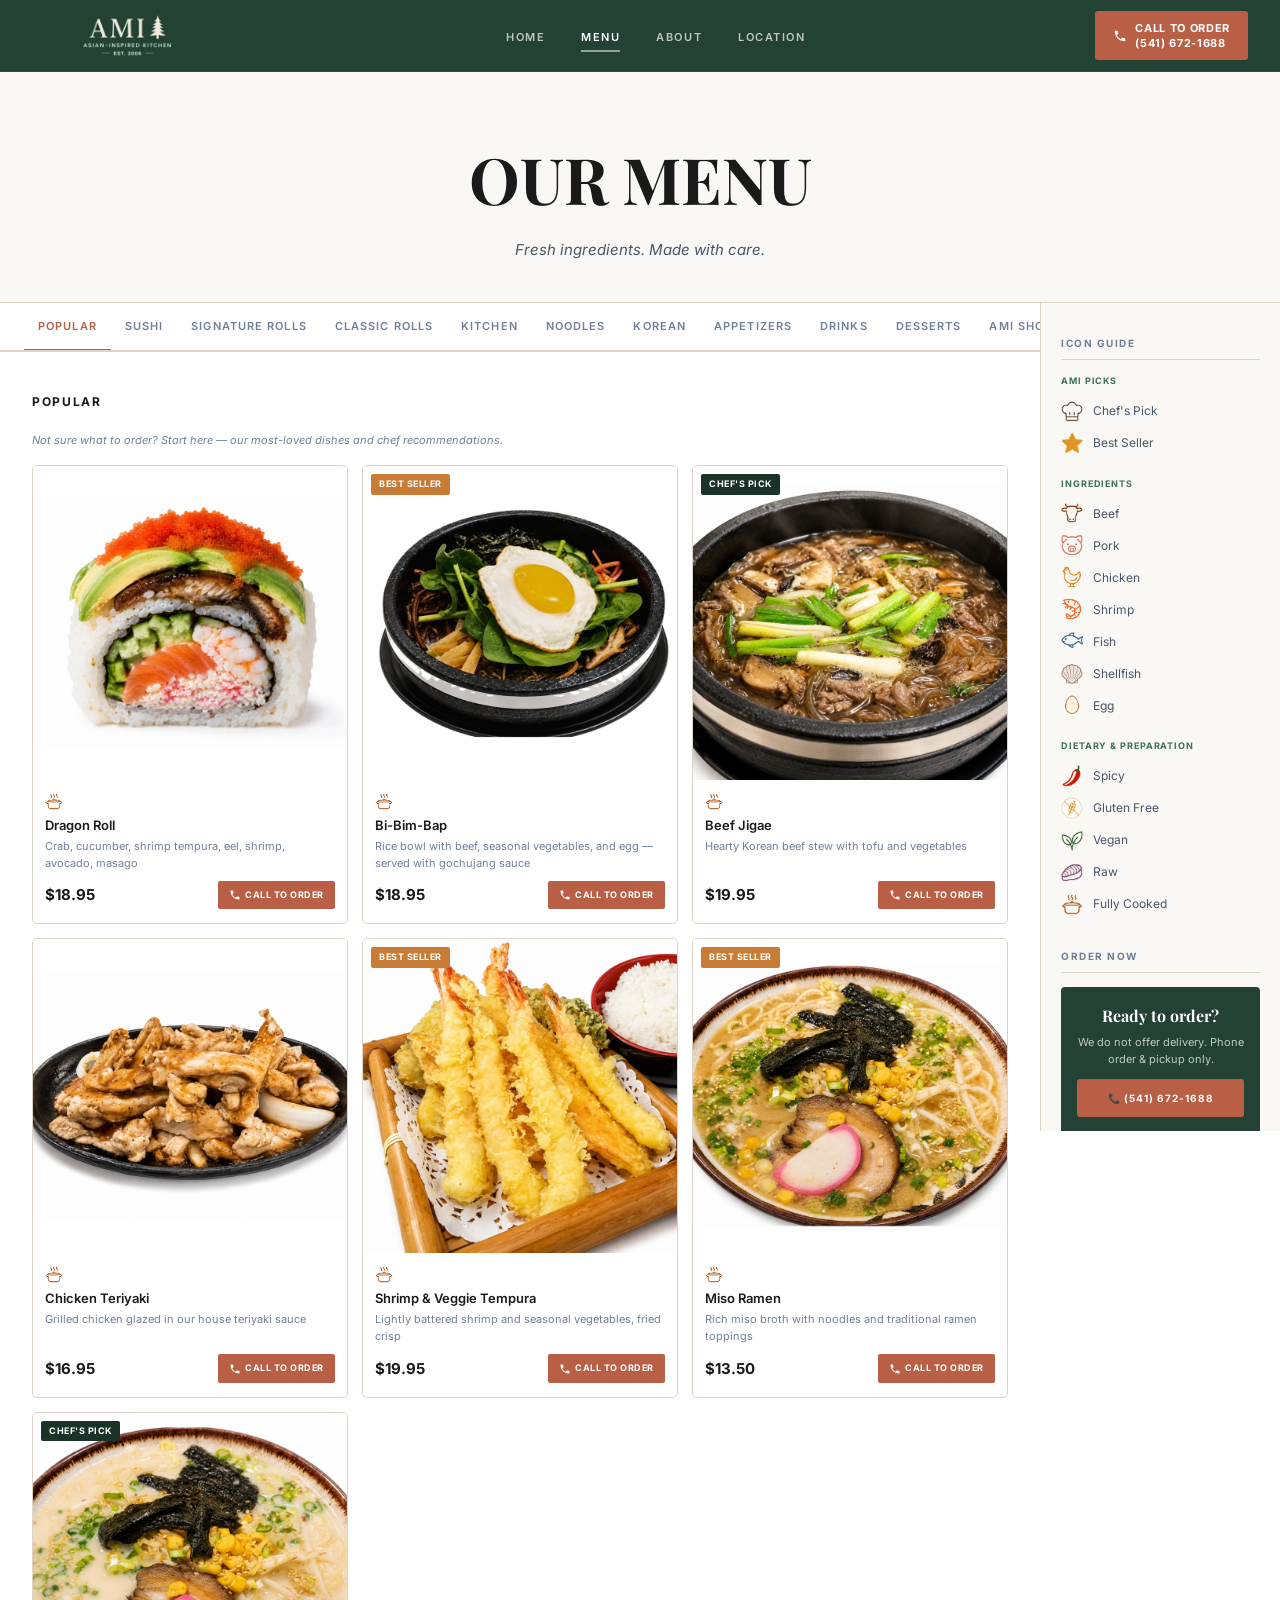
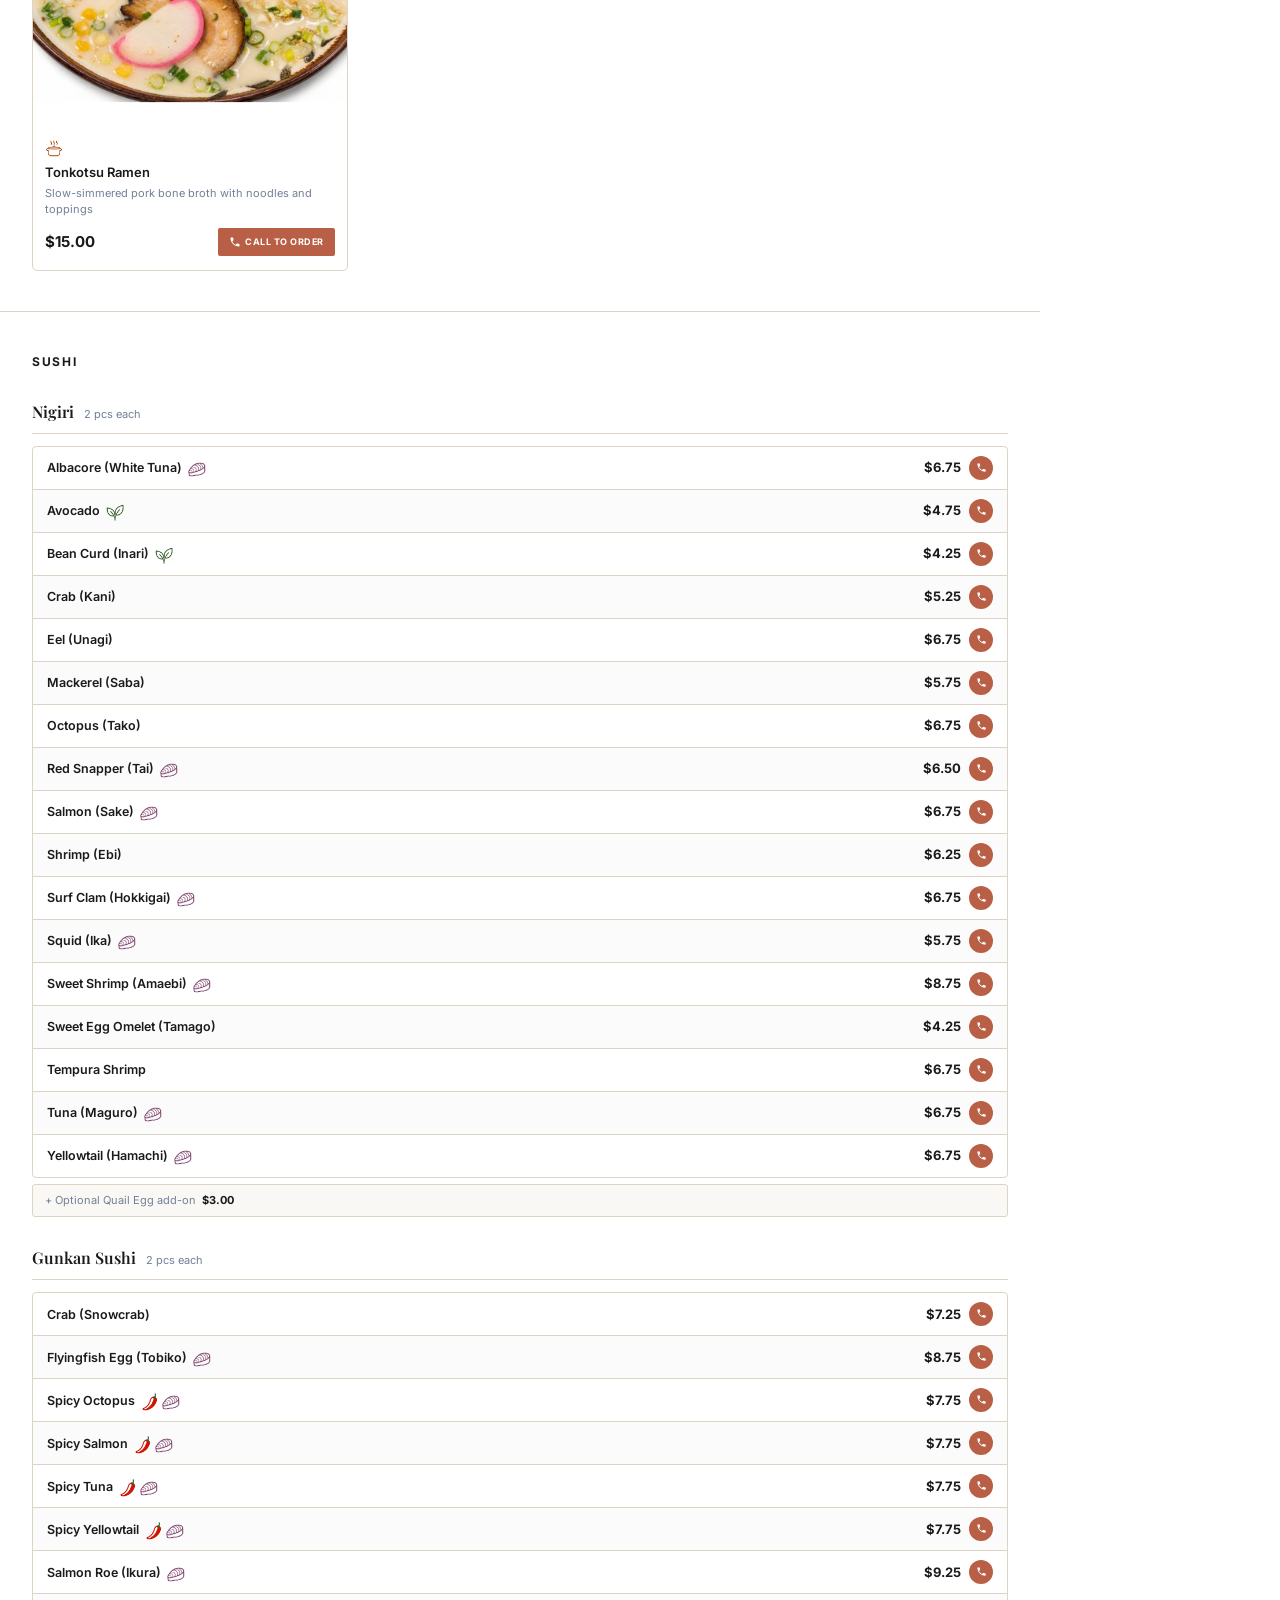
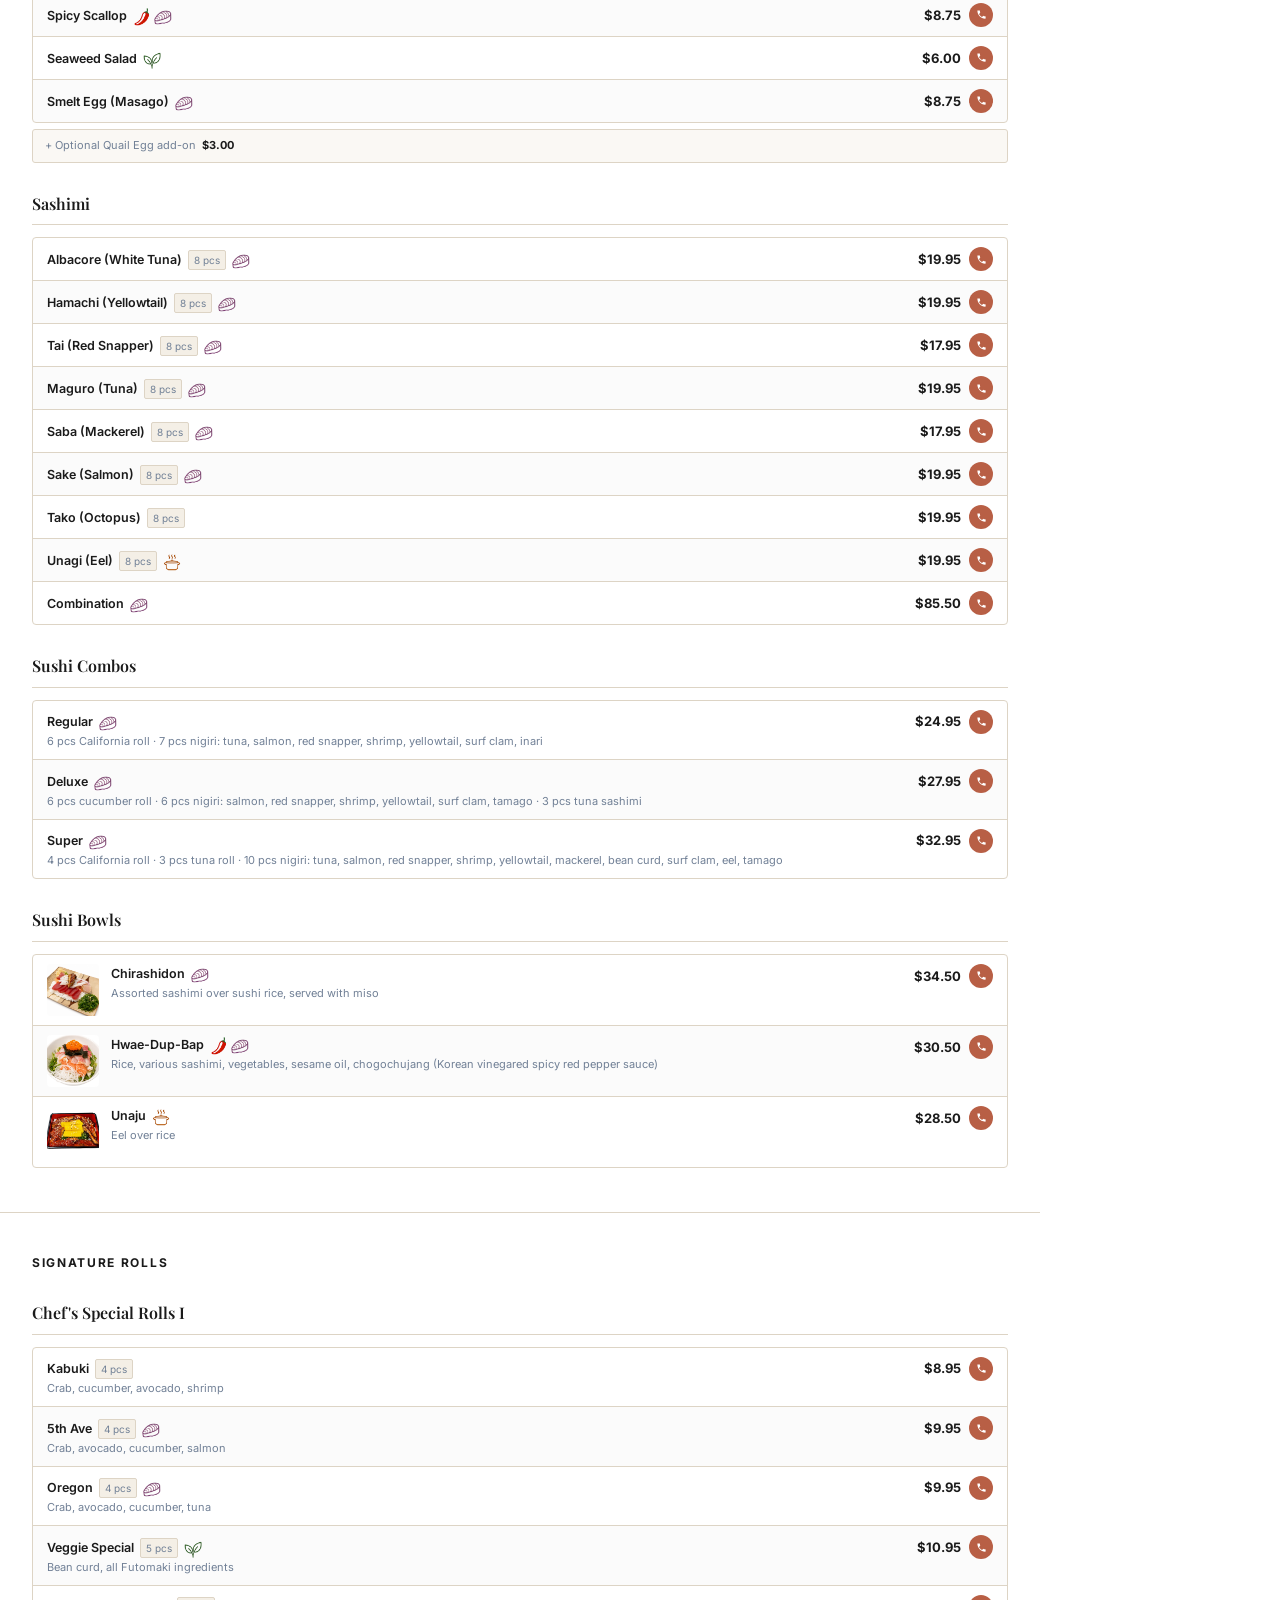
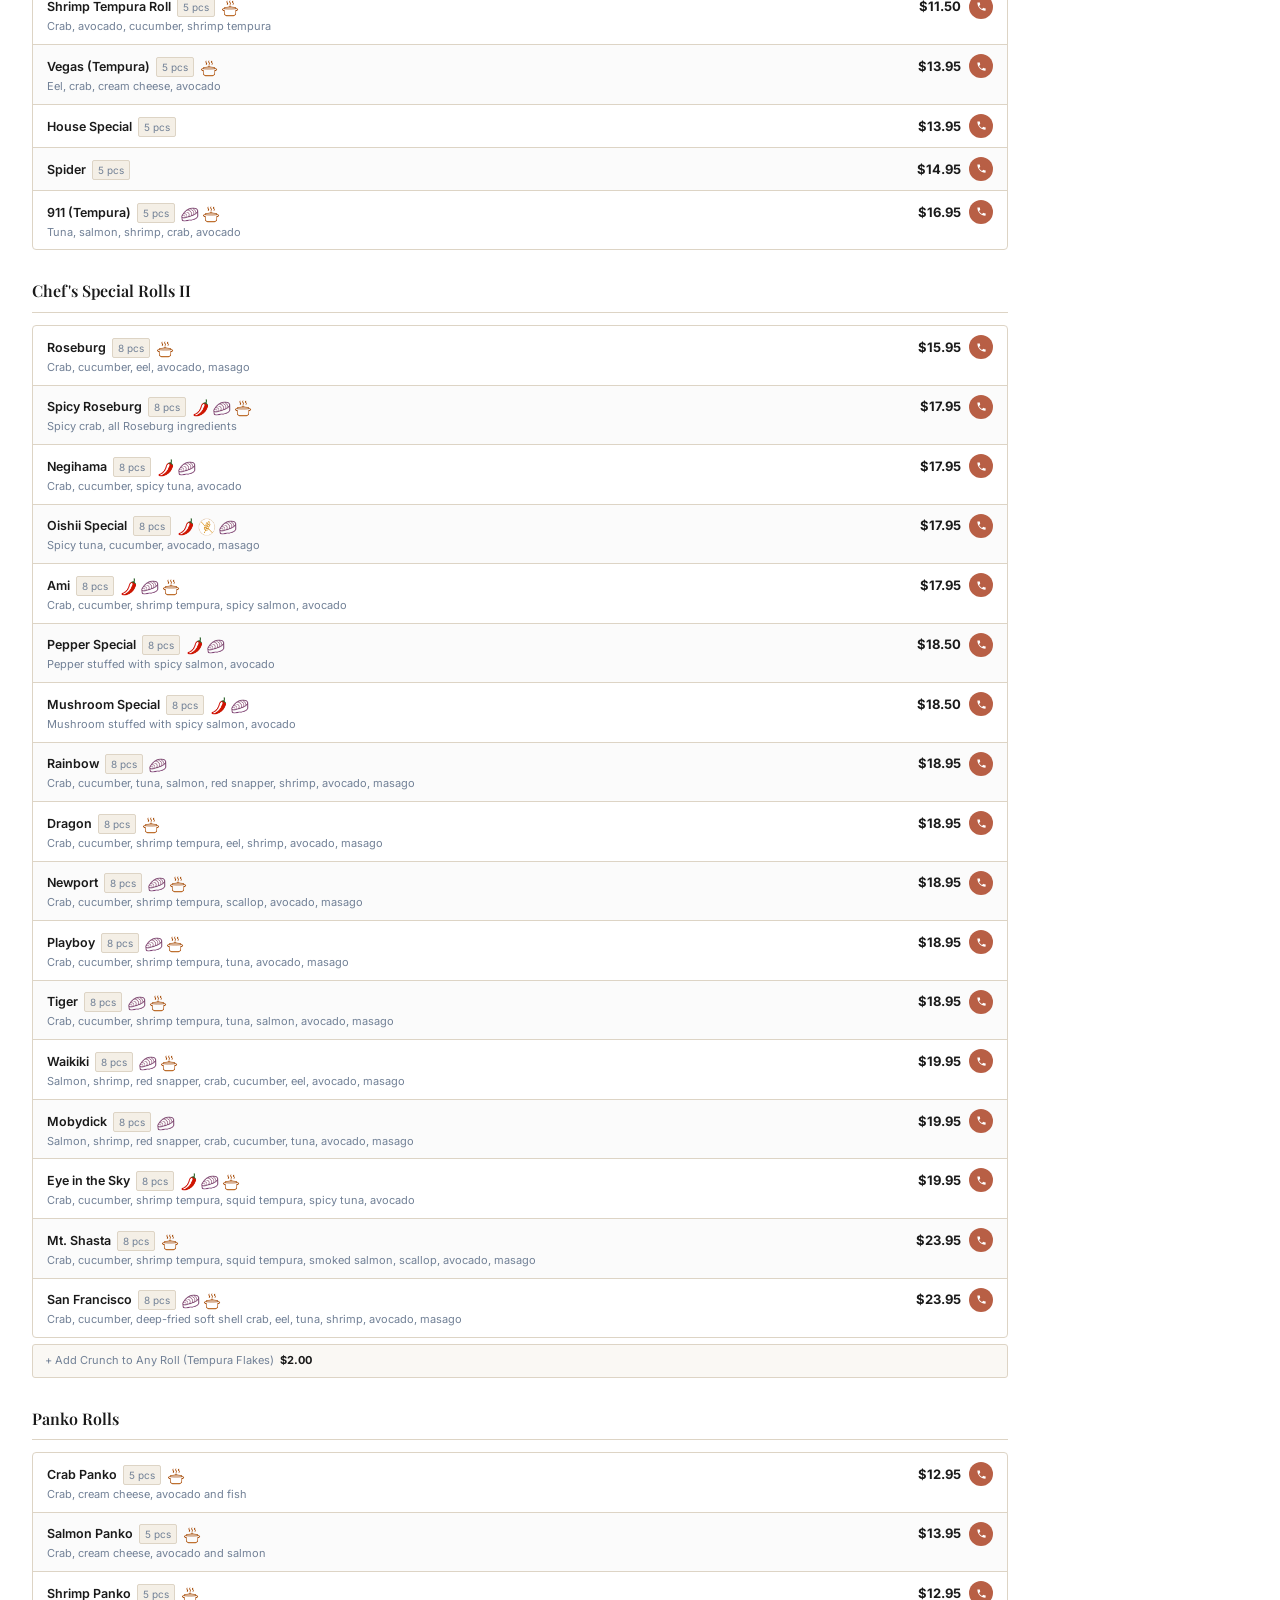
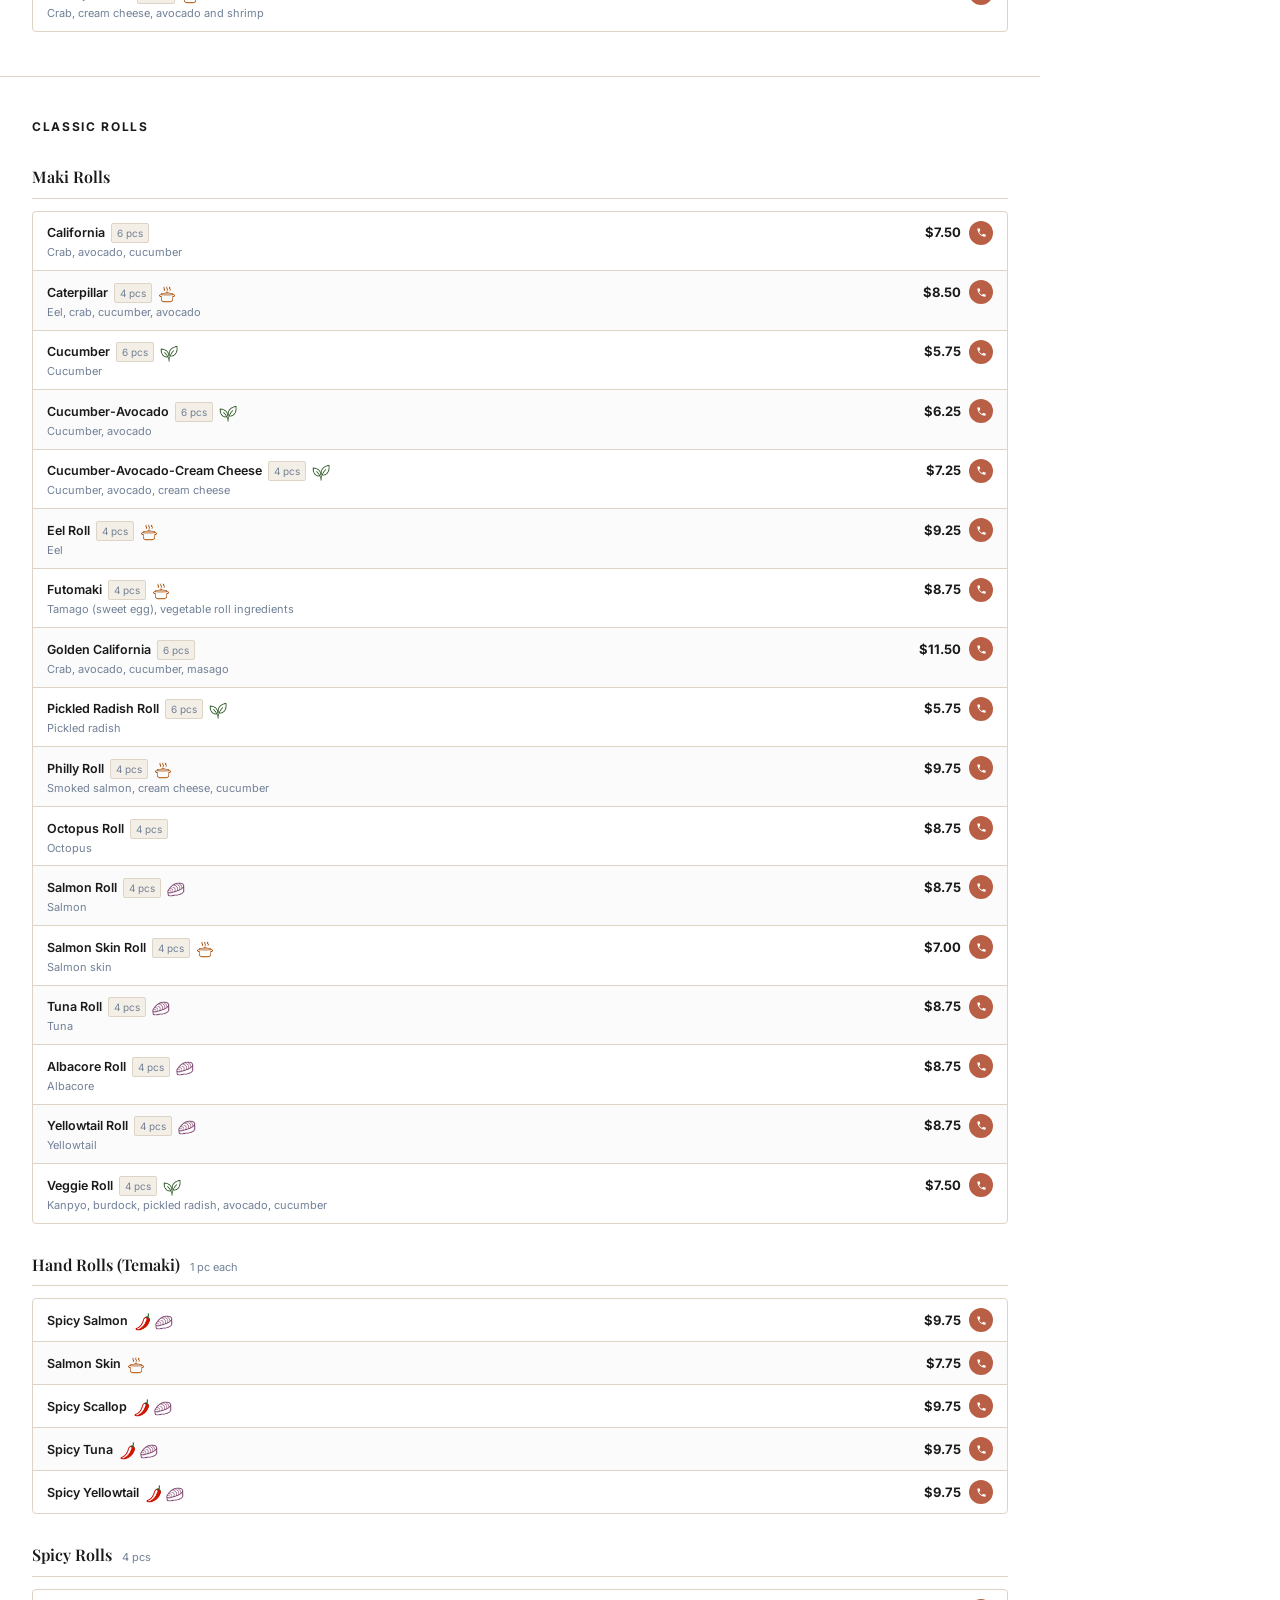
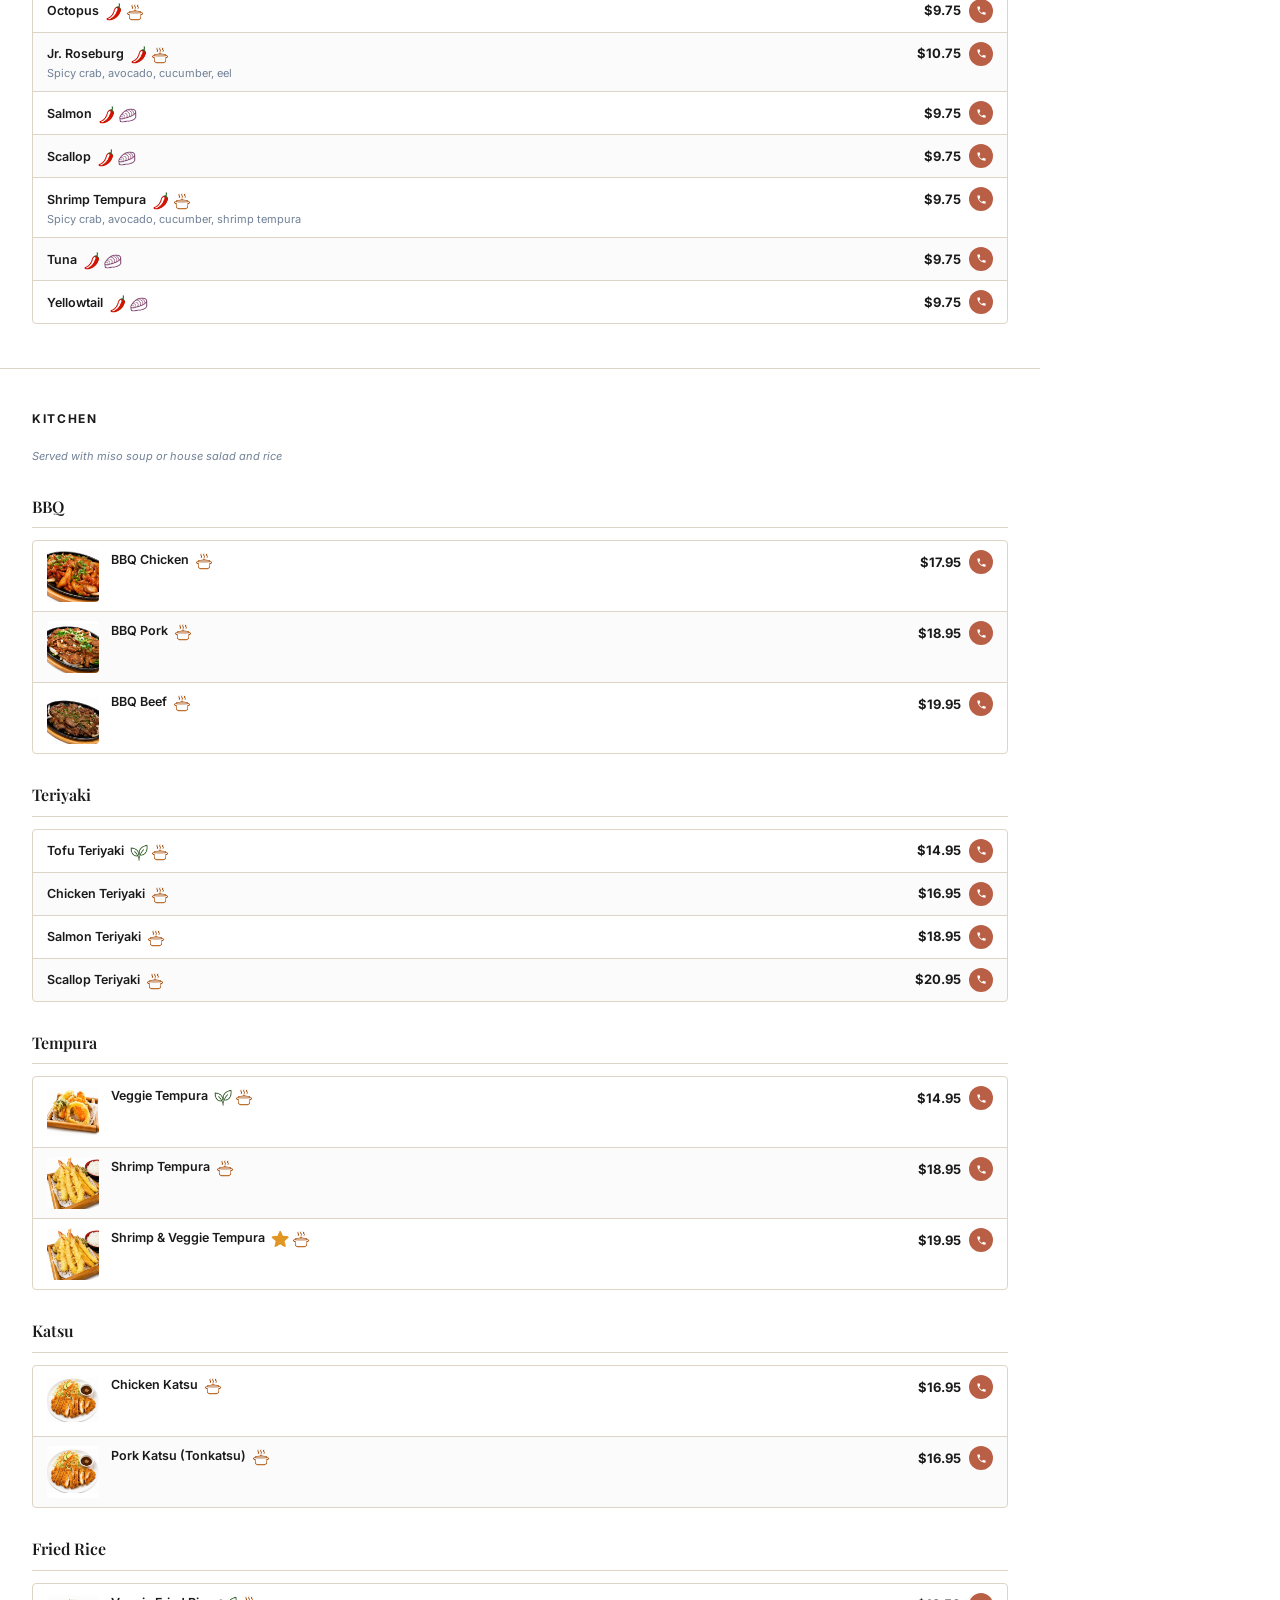
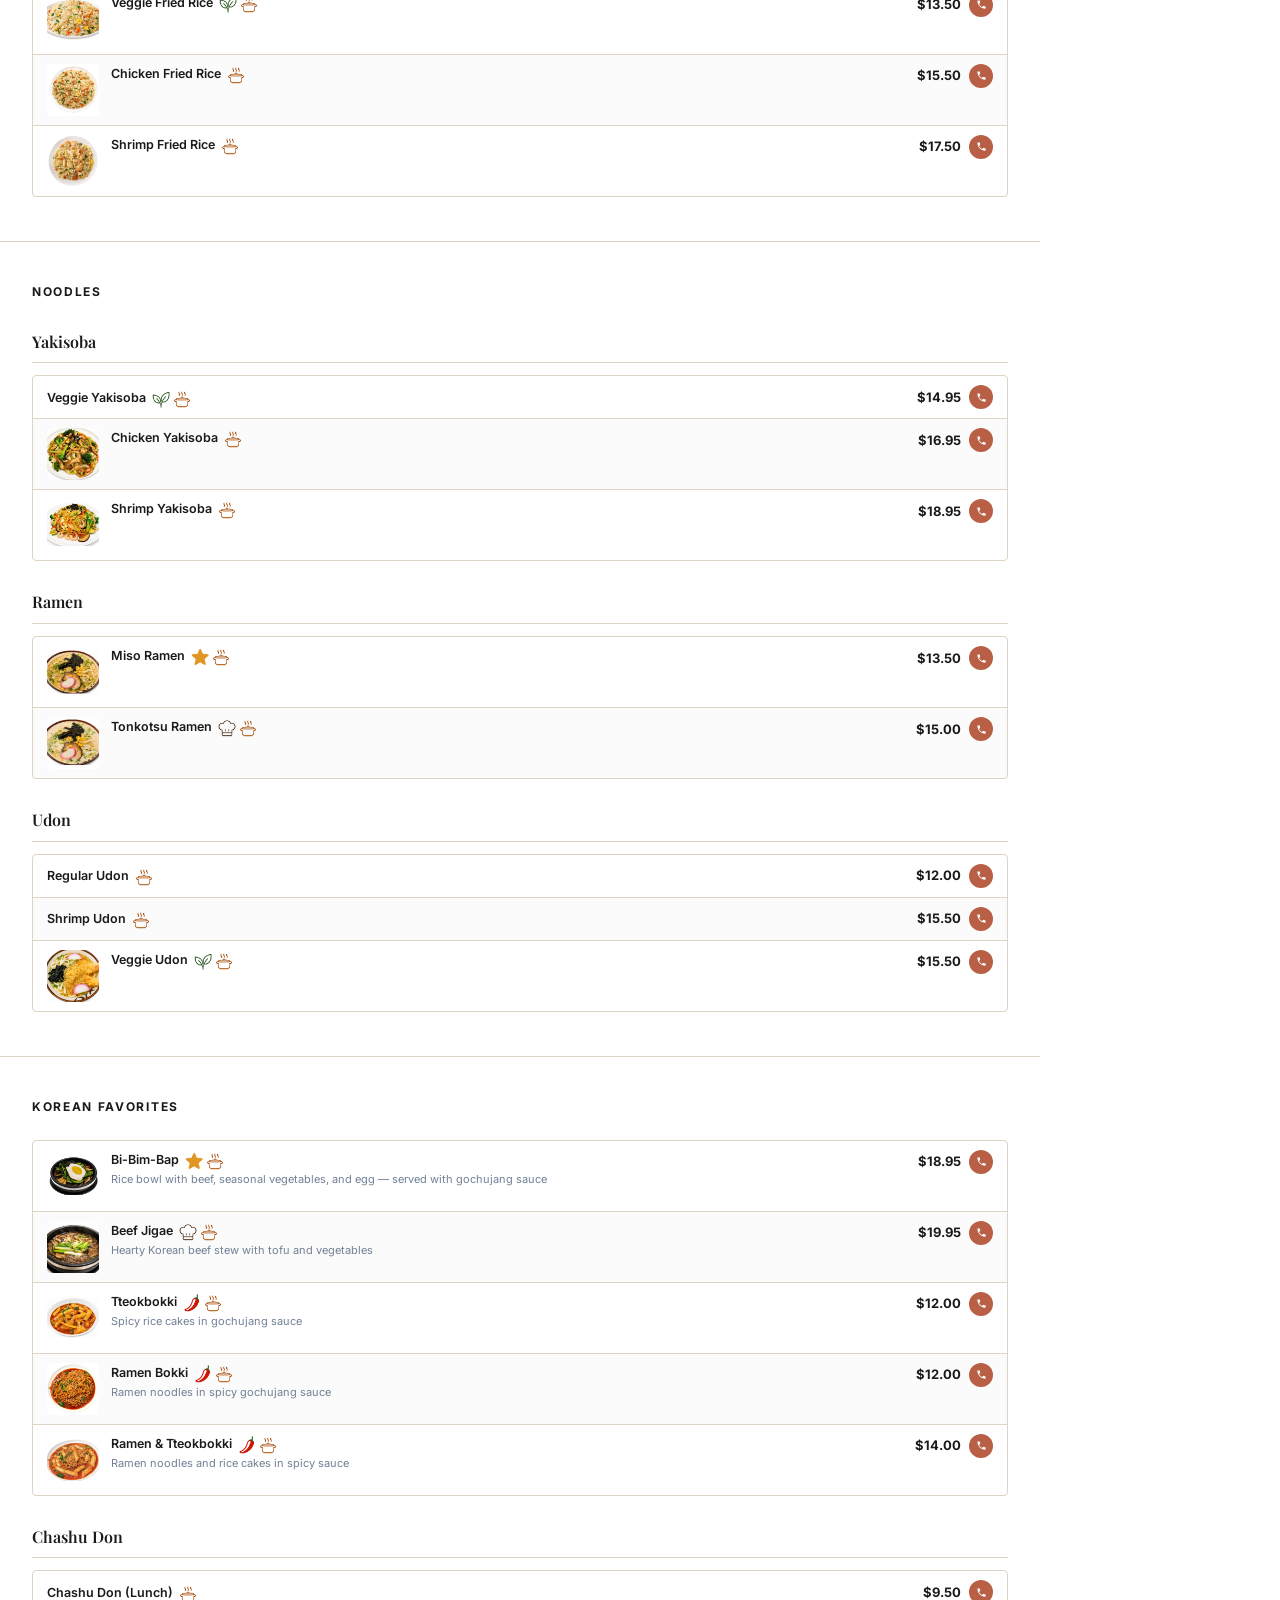
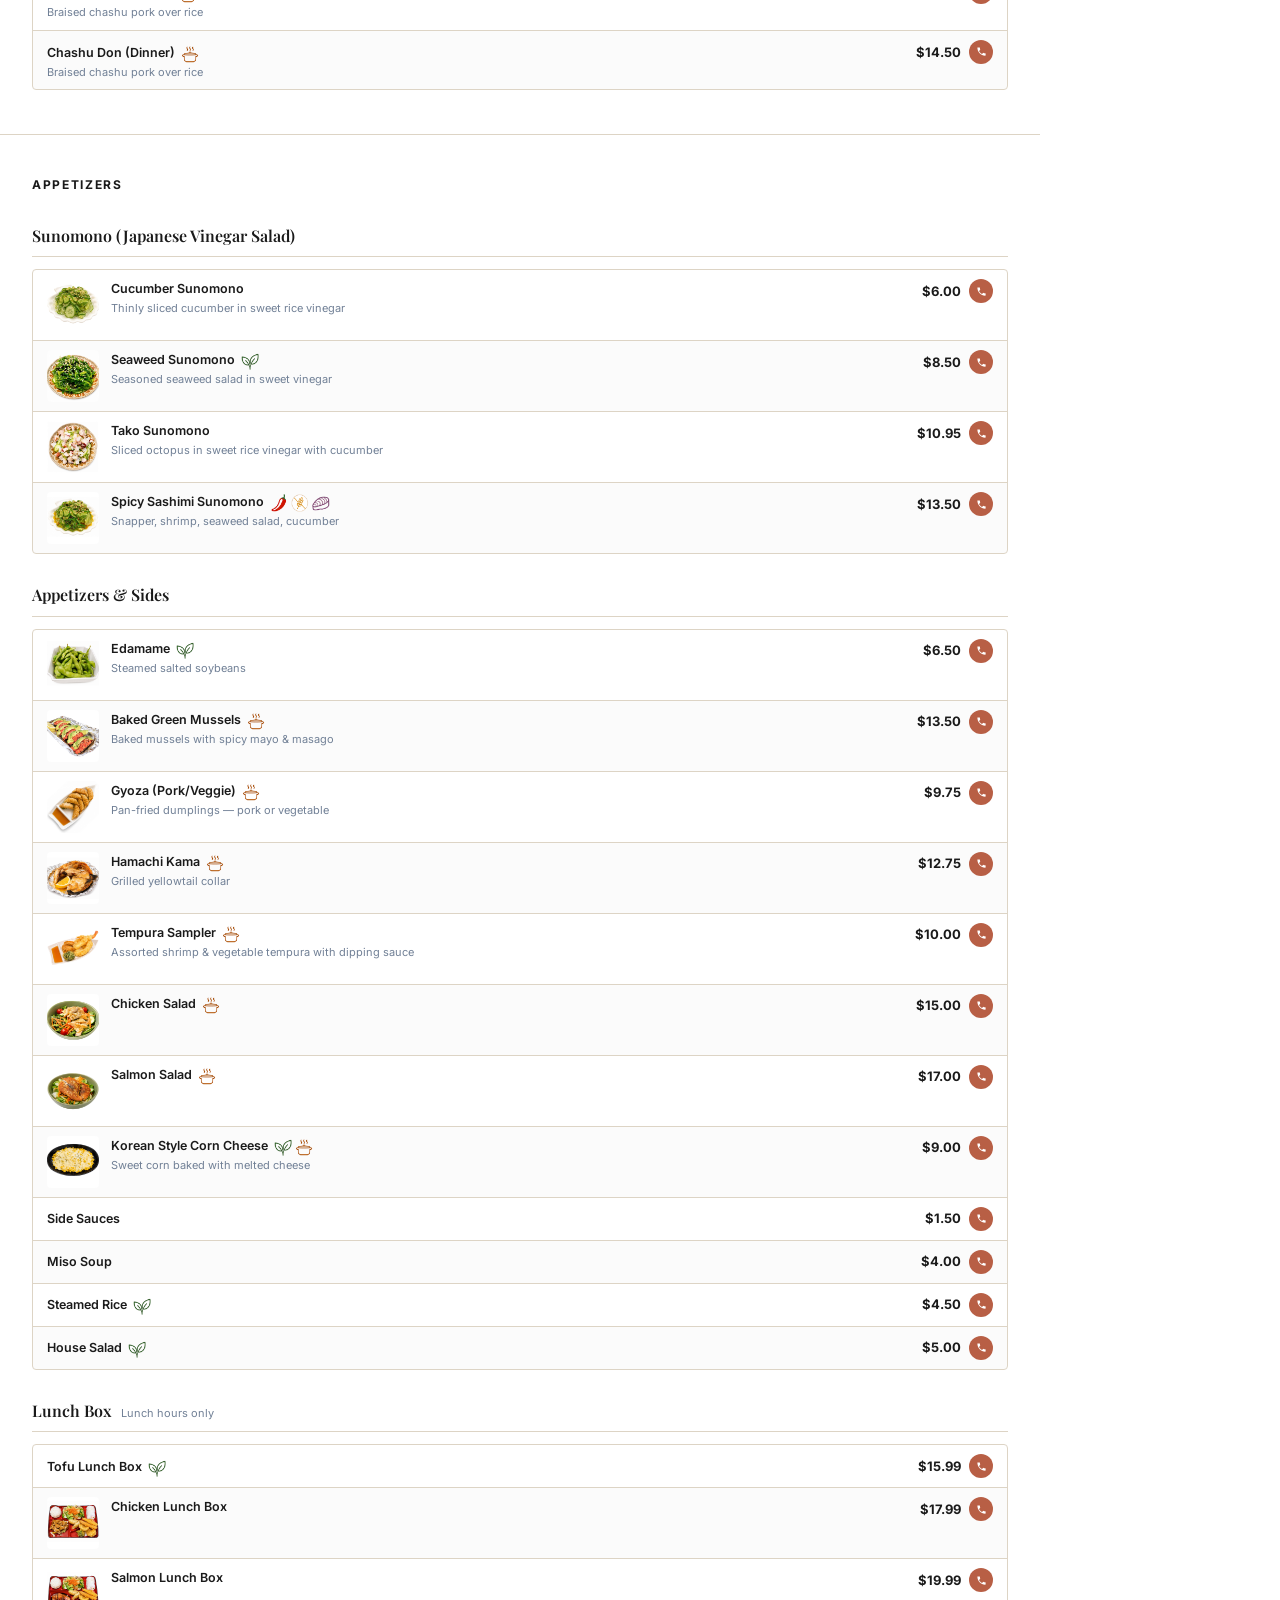
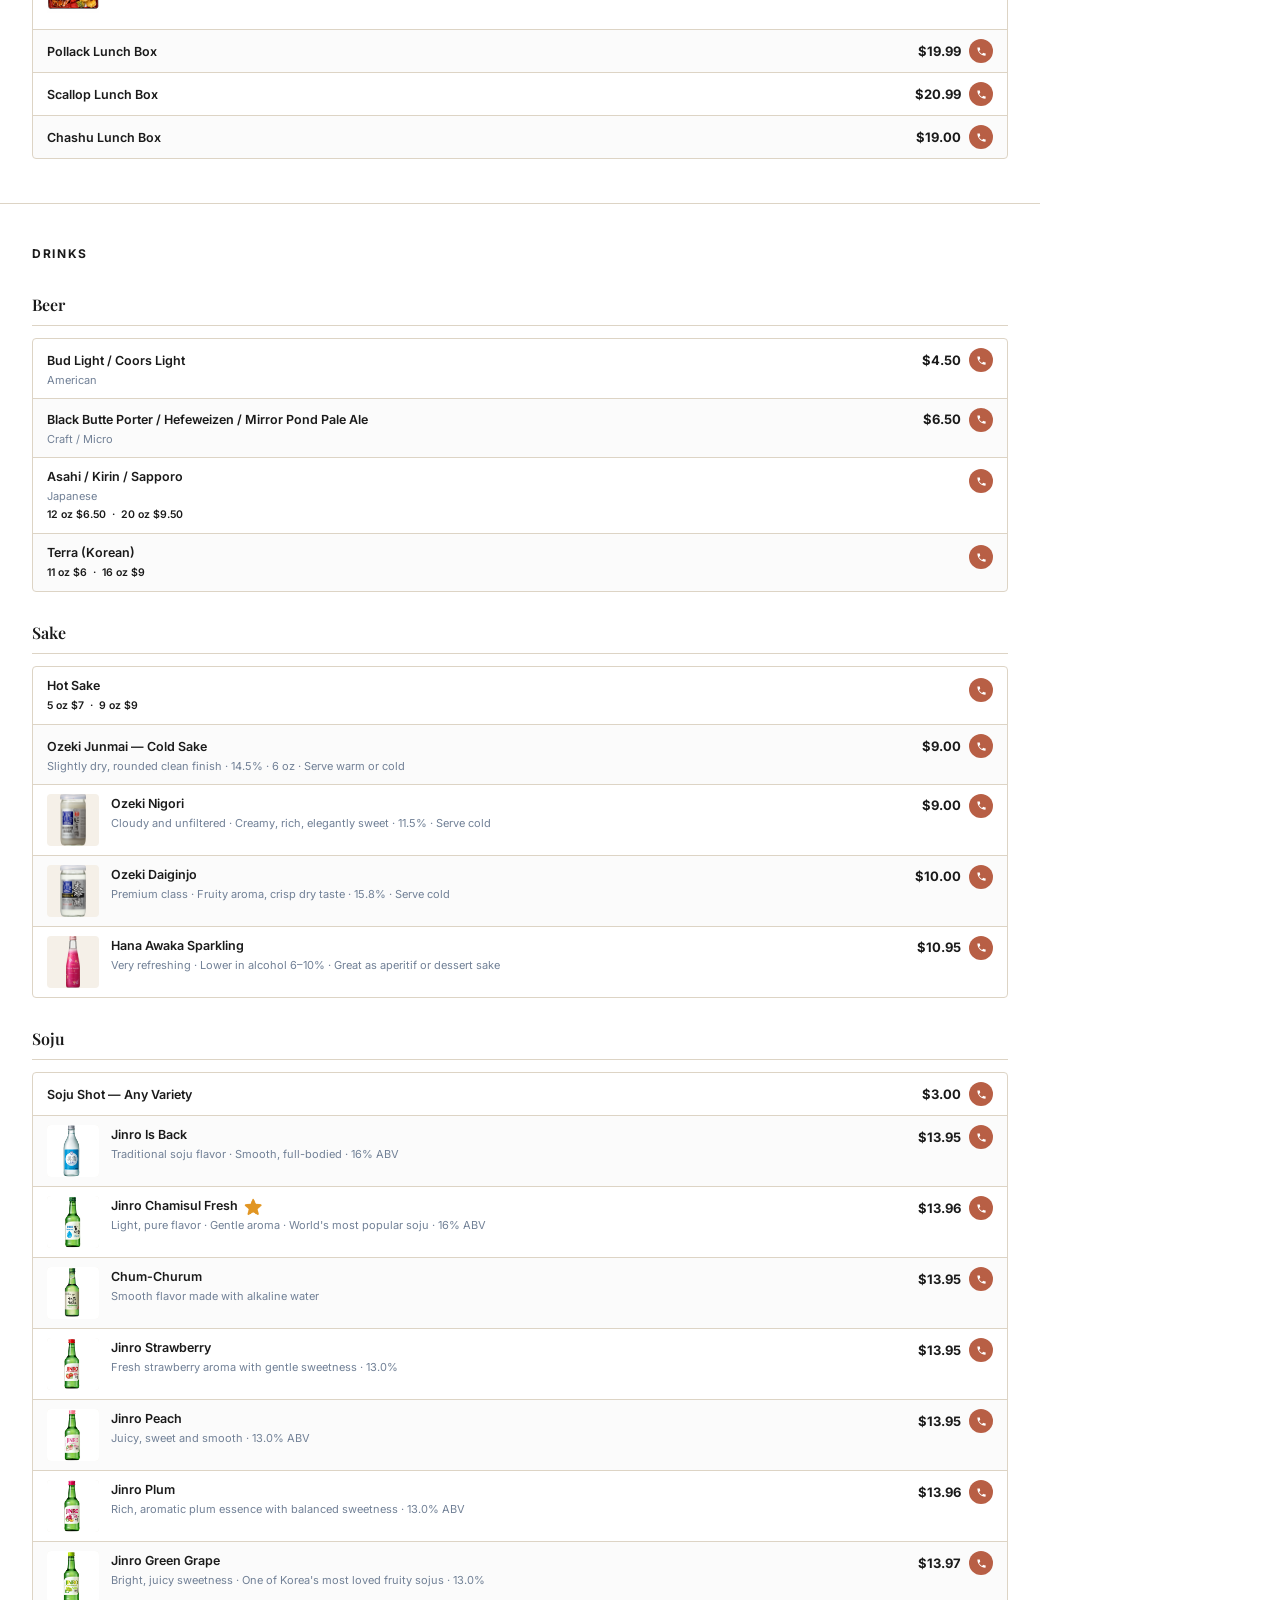
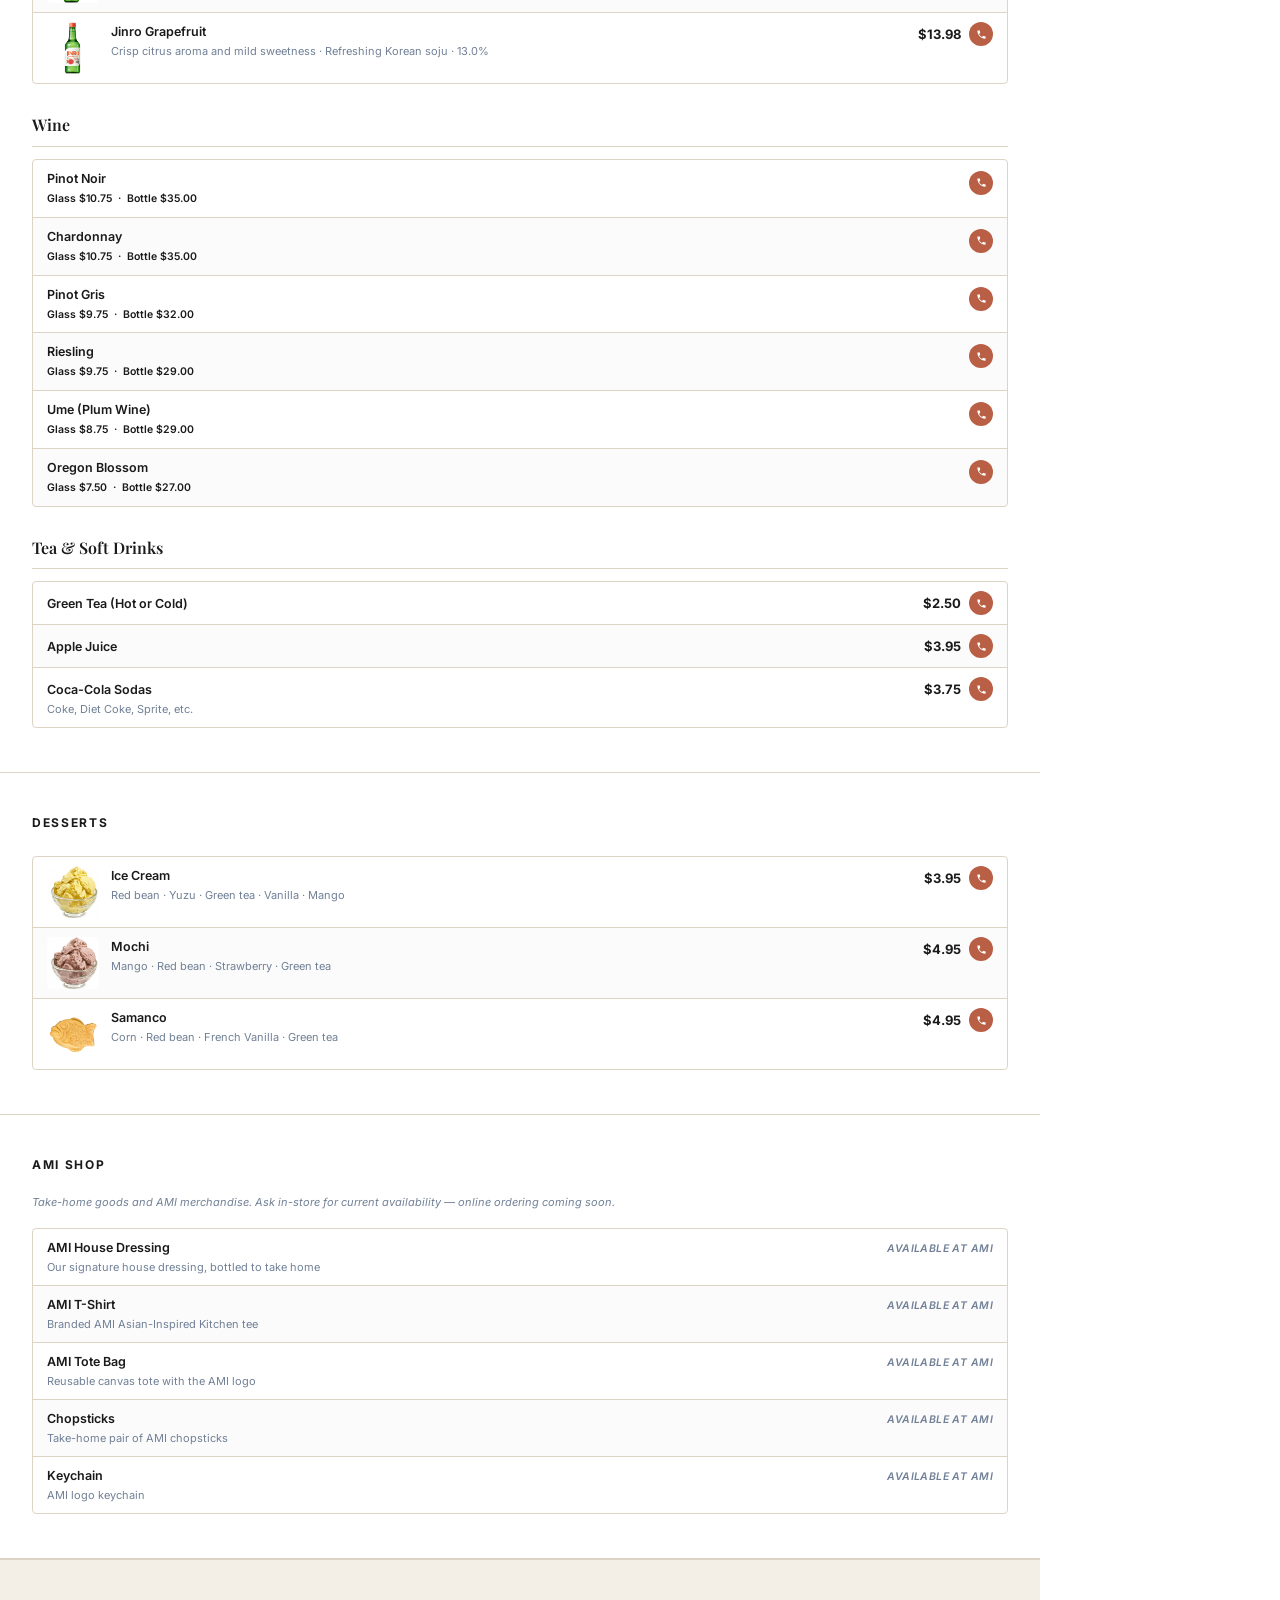
==== commit 3d4464b7: "Restructure menu page with Popular section, compact lists, icon guide, and AMI Shop" ====
--- a/menu.html
+++ b/menu.html
@@ -1,2039 +1,1311 @@
 <!DOCTYPE html>
+
 <html lang="en">
 <head>
-  <meta charset="UTF-8">
-  <meta name="viewport" content="width=device-width, initial-scale=1.0">
-  <title>Our Menu | AMI Asian-Inspired Kitchen</title>
-  <link rel="stylesheet" href="styles.css">
-  <link rel="preconnect" href="https://fonts.googleapis.com">
-  <link rel="preconnect" href="https://fonts.gstatic.com" crossorigin>
-  <link href="https://fonts.googleapis.com/css2?family=Playfair+Display:ital,wght@0,400;0,500;0,600;0,700;1,400;1,600&family=Inter:wght@300;400;500;600;700&display=swap" rel="stylesheet">
+<meta charset="utf-8"/>
+<meta content="width=device-width, initial-scale=1.0" name="viewport"/>
+<title>Our Menu | AMI Asian-Inspired Kitchen</title>
+<link href="styles.css" rel="stylesheet"/>
+<link href="https://fonts.googleapis.com" rel="preconnect"/>
+<link crossorigin="" href="https://fonts.gstatic.com" rel="preconnect"/>
+<link href="https://fonts.googleapis.com/css2?family=Playfair+Display:ital,wght@0,400;0,500;0,600;0,700;1,400;1,600&amp;family=Inter:wght@300;400;500;600;700&amp;display=swap" rel="stylesheet"/>
 </head>
 <body>
-
 <nav class="navbar" id="navbar">
-  <div class="nav-container">
-    <a href="index.html" class="nav-logo">
-      <img src="images/logo/main_GR-logo.png" alt="AMI Asian Inspired Kitchen">
-    </a>
-    <ul class="nav-links">
-      <li><a href="index.html" class="nav-link">HOME</a></li>
-      <li><a href="menu.html" class="nav-link active">MENU</a></li>
-      <li><a href="index.html#about" class="nav-link">ABOUT</a></li>
-      <li><a href="index.html#location" class="nav-link">LOCATION</a></li>
-    </ul>
-    <a href="tel:5416721688" class="nav-cta">
-      <svg xmlns="http://www.w3.org/2000/svg" viewBox="0 0 24 24" fill="currentColor" width="14" height="14"><path d="M6.6 10.8c1.4 2.8 3.8 5.1 6.6 6.6l2.2-2.2c.3-.3.7-.4 1-.2 1.1.4 2.3.6 3.6.6.6 0 1 .4 1 1V20c0 .6-.4 1-1 1-9.4 0-17-7.6-17-17 0-.6.4-1 1-1h3.5c.6 0 1 .4 1 1 0 1.3.2 2.5.6 3.6.1.3 0 .7-.3 1L6.6 10.8z"/></svg>
-      <span>CALL TO ORDER<br>(541) 672-1688</span>
-    </a>
-    <button class="hamburger" id="hamburger" aria-label="Toggle menu">
-      <span></span><span></span><span></span>
-    </button>
-  </div>
+<div class="nav-container">
+<a class="nav-logo" href="index.html">
+<img alt="AMI Asian Inspired Kitchen" src="images/logo/main_GR-logo.png"/>
+</a>
+<ul class="nav-links">
+<li><a class="nav-link" href="index.html">HOME</a></li>
+<li><a class="nav-link active" href="menu.html">MENU</a></li>
+<li><a class="nav-link" href="index.html#about">ABOUT</a></li>
+<li><a class="nav-link" href="index.html#location">LOCATION</a></li>
+</ul>
+<a class="nav-cta" href="tel:5416721688">
+<svg fill="currentColor" height="14" viewbox="0 0 24 24" width="14" xmlns="http://www.w3.org/2000/svg"><path d="M6.6 10.8c1.4 2.8 3.8 5.1 6.6 6.6l2.2-2.2c.3-.3.7-.4 1-.2 1.1.4 2.3.6 3.6.6.6 0 1 .4 1 1V20c0 .6-.4 1-1 1-9.4 0-17-7.6-17-17 0-.6.4-1 1-1h3.5c.6 0 1 .4 1 1 0 1.3.2 2.5.6 3.6.1.3 0 .7-.3 1L6.6 10.8z"></path></svg>
+<span>CALL TO ORDER<br/>(541) 672-1688</span>
+</a>
+<button aria-label="Toggle menu" class="hamburger" id="hamburger">
+<span></span><span></span><span></span>
+</button>
+</div>
 </nav>
-
 <div class="mobile-menu" id="mobileMenu">
-  <a href="index.html" class="mobile-nav-link">Home</a>
-  <a href="menu.html" class="mobile-nav-link active">Menu</a>
-  <a href="index.html#about" class="mobile-nav-link">About</a>
-  <a href="index.html#location" class="mobile-nav-link">Location</a>
-  <a href="tel:5416721688" class="mobile-nav-cta">📞 Call to Order — (541) 672-1688</a>
-</div>
-
+<a class="mobile-nav-link" href="index.html">Home</a>
+<a class="mobile-nav-link active" href="menu.html">Menu</a>
+<a class="mobile-nav-link" href="index.html#about">About</a>
+<a class="mobile-nav-link" href="index.html#location">Location</a>
+<a class="mobile-nav-cta" href="tel:5416721688">📞 Call to Order — (541) 672-1688</a>
+</div>
 <div class="menu-page-header">
-  <h1>OUR MENU</h1>
-  <p>Fresh ingredients. Made with care.</p>
-</div>
-
+<h1>OUR MENU</h1>
+<p>Fresh ingredients. Made with care.</p>
+</div>
 <div class="menu-layout">
-  <main class="menu-main">
-
-    <div class="menu-tabs-bar" id="menuTabsBar">
-      <div class="menu-tabs" role="tablist">
-        <button class="menu-tab active" data-target="sushi" role="tab">Sushi</button>
-        <button class="menu-tab" data-target="rolls" role="tab">Rolls</button>
-        <button class="menu-tab" data-target="kitchen" role="tab">Kitchen</button>
-        <button class="menu-tab" data-target="noodles" role="tab">Noodles</button>
-        <button class="menu-tab" data-target="korean" role="tab">Korean</button>
-        <button class="menu-tab" data-target="starters" role="tab">Starters</button>
-        <button class="menu-tab" data-target="drinks" role="tab">Drinks</button>
-        <button class="menu-tab" data-target="desserts" role="tab">Desserts</button>
-      </div>
-    </div>
-
-    <div class="menu-content-area">
-
-      <section class="menu-section" id="sushi">
-
-        <div class="menu-section-header"><div class="menu-section-title">Sushi</div></div>
-        <h3 class="menu-subsection-title">Nigiri <span class="subsection-note">2 pcs each</span></h3>
-        <div class="menu-list">
-            <div class="menu-list-item">
-              <div class="menu-list-left">
-                <div class="menu-list-name">Albacore (White Tuna)<div class="menu-list-dietary"><img src="images/icons/Raw.png" alt="Raw" class="dietary-icon" title="Contains Raw Fish"></div></div>
-                
-              </div>
-              <div class="menu-list-price">$6.75</div>
-            </div>
-            <div class="menu-list-item">
-              <div class="menu-list-left">
-                <div class="menu-list-name">Avocado<div class="menu-list-dietary"><img src="images/icons/Vegan.png" alt="Veg/Vegan" class="dietary-icon" title="Vegetarian / Vegan"></div></div>
-                
-              </div>
-              <div class="menu-list-price">$4.75</div>
-            </div>
-            <div class="menu-list-item">
-              <div class="menu-list-left">
-                <div class="menu-list-name">Bean Curd (Inari)<div class="menu-list-dietary"><img src="images/icons/Vegan.png" alt="Veg/Vegan" class="dietary-icon" title="Vegetarian / Vegan"></div></div>
-                
-              </div>
-              <div class="menu-list-price">$4.25</div>
-            </div>
-            <div class="menu-list-item">
-              <div class="menu-list-left">
-                <div class="menu-list-name">Crab (Kani)</div>
-                
-              </div>
-              <div class="menu-list-price">$5.25</div>
-            </div>
-            <div class="menu-list-item">
-              <div class="menu-list-left">
-                <div class="menu-list-name">Eel (Unagi)</div>
-                
-              </div>
-              <div class="menu-list-price">$6.75</div>
-            </div>
-            <div class="menu-list-item">
-              <div class="menu-list-left">
-                <div class="menu-list-name">Mackerel (Saba)</div>
-                
-              </div>
-              <div class="menu-list-price">$5.75</div>
-            </div>
-            <div class="menu-list-item">
-              <div class="menu-list-left">
-                <div class="menu-list-name">Octopus (Tako)</div>
-                
-              </div>
-              <div class="menu-list-price">$6.75</div>
-            </div>
-            <div class="menu-list-item">
-              <div class="menu-list-left">
-                <div class="menu-list-name">Red Snapper (Tai)<div class="menu-list-dietary"><img src="images/icons/Raw.png" alt="Raw" class="dietary-icon" title="Contains Raw Fish"></div></div>
-                
-              </div>
-              <div class="menu-list-price">$6.50</div>
-            </div>
-            <div class="menu-list-item">
-              <div class="menu-list-left">
-                <div class="menu-list-name">Salmon (Sake)<div class="menu-list-dietary"><img src="images/icons/Raw.png" alt="Raw" class="dietary-icon" title="Contains Raw Fish"></div></div>
-                
-              </div>
-              <div class="menu-list-price">$6.75</div>
-            </div>
-            <div class="menu-list-item">
-              <div class="menu-list-left">
-                <div class="menu-list-name">Shrimp (Ebi)</div>
-                
-              </div>
-              <div class="menu-list-price">$6.25</div>
-            </div>
-            <div class="menu-list-item">
-              <div class="menu-list-left">
-                <div class="menu-list-name">Surf Clam (Hokkigai)<div class="menu-list-dietary"><img src="images/icons/Raw.png" alt="Raw" class="dietary-icon" title="Contains Raw Fish"></div></div>
-                
-              </div>
-              <div class="menu-list-price">$6.75</div>
-            </div>
-            <div class="menu-list-item">
-              <div class="menu-list-left">
-                <div class="menu-list-name">Squid (Ika)<div class="menu-list-dietary"><img src="images/icons/Raw.png" alt="Raw" class="dietary-icon" title="Contains Raw Fish"></div></div>
-                
-              </div>
-              <div class="menu-list-price">$5.75</div>
-            </div>
-            <div class="menu-list-item">
-              <div class="menu-list-left">
-                <div class="menu-list-name">Sweet Shrimp (Amaebi)<div class="menu-list-dietary"><img src="images/icons/Raw.png" alt="Raw" class="dietary-icon" title="Contains Raw Fish"></div></div>
-                
-              </div>
-              <div class="menu-list-price">$8.75</div>
-            </div>
-            <div class="menu-list-item">
-              <div class="menu-list-left">
-                <div class="menu-list-name">Sweet Egg Omelet (Tamago)</div>
-                
-              </div>
-              <div class="menu-list-price">$4.25</div>
-            </div>
-            <div class="menu-list-item">
-              <div class="menu-list-left">
-                <div class="menu-list-name">Tempura Shrimp</div>
-                
-              </div>
-              <div class="menu-list-price">$6.75</div>
-            </div>
-            <div class="menu-list-item">
-              <div class="menu-list-left">
-                <div class="menu-list-name">Tuna (Maguro)<div class="menu-list-dietary"><img src="images/icons/Raw.png" alt="Raw" class="dietary-icon" title="Contains Raw Fish"></div></div>
-                
-              </div>
-              <div class="menu-list-price">$6.75</div>
-            </div>
-            <div class="menu-list-item">
-              <div class="menu-list-left">
-                <div class="menu-list-name">Yellowtail (Hamachi)<div class="menu-list-dietary"><img src="images/icons/Raw.png" alt="Raw" class="dietary-icon" title="Contains Raw Fish"></div></div>
-                
-              </div>
-              <div class="menu-list-price">$6.75</div>
-            </div>
-        </div>
-        <div class="menu-add-on">+ Optional Quail Egg add-on &nbsp;<strong>$3.00</strong></div>
-        <h3 class="menu-subsection-title">Gunkan Sushi <span class="subsection-note">2 pcs each</span></h3>
-        <div class="menu-list">
-            <div class="menu-list-item">
-              <div class="menu-list-left">
-                <div class="menu-list-name">Crab (Snowcrab)</div>
-                
-              </div>
-              <div class="menu-list-price">$7.25</div>
-            </div>
-            <div class="menu-list-item">
-              <div class="menu-list-left">
-                <div class="menu-list-name">Flyingfish Egg (Tobiko)<div class="menu-list-dietary"><img src="images/icons/Raw.png" alt="Raw" class="dietary-icon" title="Contains Raw Fish"></div></div>
-                
-              </div>
-              <div class="menu-list-price">$8.75</div>
-            </div>
-            <div class="menu-list-item">
-              <div class="menu-list-left">
-                <div class="menu-list-name">Spicy Octopus<div class="menu-list-dietary"><img src="images/icons/Spicy.png" alt="Spicy" class="dietary-icon" title="Spicy"><img src="images/icons/Raw.png" alt="Raw" class="dietary-icon" title="Contains Raw Fish"></div></div>
-                
-              </div>
-              <div class="menu-list-price">$7.75</div>
-            </div>
-            <div class="menu-list-item">
-              <div class="menu-list-left">
-                <div class="menu-list-name">Spicy Salmon<div class="menu-list-dietary"><img src="images/icons/Spicy.png" alt="Spicy" class="dietary-icon" title="Spicy"><img src="images/icons/Raw.png" alt="Raw" class="dietary-icon" title="Contains Raw Fish"></div></div>
-                
-              </div>
-              <div class="menu-list-price">$7.75</div>
-            </div>
-            <div class="menu-list-item">
-              <div class="menu-list-left">
-                <div class="menu-list-name">Spicy Tuna<div class="menu-list-dietary"><img src="images/icons/Spicy.png" alt="Spicy" class="dietary-icon" title="Spicy"><img src="images/icons/Raw.png" alt="Raw" class="dietary-icon" title="Contains Raw Fish"></div></div>
-                
-              </div>
-              <div class="menu-list-price">$7.75</div>
-            </div>
-            <div class="menu-list-item">
-              <div class="menu-list-left">
-                <div class="menu-list-name">Spicy Yellowtail<div class="menu-list-dietary"><img src="images/icons/Spicy.png" alt="Spicy" class="dietary-icon" title="Spicy"><img src="images/icons/Raw.png" alt="Raw" class="dietary-icon" title="Contains Raw Fish"></div></div>
-                
-              </div>
-              <div class="menu-list-price">$7.75</div>
-            </div>
-            <div class="menu-list-item">
-              <div class="menu-list-left">
-                <div class="menu-list-name">Salmon Roe (Ikura)<div class="menu-list-dietary"><img src="images/icons/Raw.png" alt="Raw" class="dietary-icon" title="Contains Raw Fish"></div></div>
-                
-              </div>
-              <div class="menu-list-price">$9.25</div>
-            </div>
-            <div class="menu-list-item">
-              <div class="menu-list-left">
-                <div class="menu-list-name">Spicy Scallop<div class="menu-list-dietary"><img src="images/icons/Spicy.png" alt="Spicy" class="dietary-icon" title="Spicy"><img src="images/icons/Raw.png" alt="Raw" class="dietary-icon" title="Contains Raw Fish"></div></div>
-                
-              </div>
-              <div class="menu-list-price">$8.75</div>
-            </div>
-            <div class="menu-list-item">
-              <div class="menu-list-left">
-                <div class="menu-list-name">Seaweed Salad<div class="menu-list-dietary"><img src="images/icons/Vegan.png" alt="Veg/Vegan" class="dietary-icon" title="Vegetarian / Vegan"></div></div>
-                
-              </div>
-              <div class="menu-list-price">$6.00</div>
-            </div>
-            <div class="menu-list-item">
-              <div class="menu-list-left">
-                <div class="menu-list-name">Smelt Egg (Masago)<div class="menu-list-dietary"><img src="images/icons/Raw.png" alt="Raw" class="dietary-icon" title="Contains Raw Fish"></div></div>
-                
-              </div>
-              <div class="menu-list-price">$8.75</div>
-            </div>
-        </div>
-        <div class="menu-add-on">+ Optional Quail Egg add-on &nbsp;<strong>$3.00</strong></div>
-        <h3 class="menu-subsection-title">Sashimi</h3>
-        <div class="menu-list">
-            <div class="menu-list-item">
-              <div class="menu-list-left">
-                <div class="menu-list-name">Albacore (White Tuna) <span class="menu-list-meta">8 pcs</span><div class="menu-list-dietary"><img src="images/icons/Raw.png" alt="Raw" class="dietary-icon" title="Contains Raw Fish"></div></div>
-                
-              </div>
-              <div class="menu-list-price">$19.95</div>
-            </div>
-            <div class="menu-list-item">
-              <div class="menu-list-left">
-                <div class="menu-list-name">Hamachi (Yellowtail) <span class="menu-list-meta">8 pcs</span><div class="menu-list-dietary"><img src="images/icons/Raw.png" alt="Raw" class="dietary-icon" title="Contains Raw Fish"></div></div>
-                
-              </div>
-              <div class="menu-list-price">$19.95</div>
-            </div>
-            <div class="menu-list-item">
-              <div class="menu-list-left">
-                <div class="menu-list-name">Tai (Red Snapper) <span class="menu-list-meta">8 pcs</span><div class="menu-list-dietary"><img src="images/icons/Raw.png" alt="Raw" class="dietary-icon" title="Contains Raw Fish"></div></div>
-                
-              </div>
-              <div class="menu-list-price">$17.95</div>
-            </div>
-            <div class="menu-list-item">
-              <div class="menu-list-left">
-                <div class="menu-list-name">Maguro (Tuna) <span class="menu-list-meta">8 pcs</span><div class="menu-list-dietary"><img src="images/icons/Raw.png" alt="Raw" class="dietary-icon" title="Contains Raw Fish"></div></div>
-                
-              </div>
-              <div class="menu-list-price">$19.95</div>
-            </div>
-            <div class="menu-list-item">
-              <div class="menu-list-left">
-                <div class="menu-list-name">Saba (Mackerel) <span class="menu-list-meta">8 pcs</span><div class="menu-list-dietary"><img src="images/icons/Raw.png" alt="Raw" class="dietary-icon" title="Contains Raw Fish"></div></div>
-                
-              </div>
-              <div class="menu-list-price">$17.95</div>
-            </div>
-            <div class="menu-list-item">
-              <div class="menu-list-left">
-                <div class="menu-list-name">Sake (Salmon) <span class="menu-list-meta">8 pcs</span><div class="menu-list-dietary"><img src="images/icons/Raw.png" alt="Raw" class="dietary-icon" title="Contains Raw Fish"></div></div>
-                
-              </div>
-              <div class="menu-list-price">$19.95</div>
-            </div>
-            <div class="menu-list-item">
-              <div class="menu-list-left">
-                <div class="menu-list-name">Tako (Octopus) <span class="menu-list-meta">8 pcs</span></div>
-                
-              </div>
-              <div class="menu-list-price">$19.95</div>
-            </div>
-            <div class="menu-list-item">
-              <div class="menu-list-left">
-                <div class="menu-list-name">Unagi (Eel) <span class="menu-list-meta">8 pcs</span><div class="menu-list-dietary"><img src="images/icons/Cooked.png" alt="Cooked" class="dietary-icon" title="Fully Cooked"></div></div>
-                
-              </div>
-              <div class="menu-list-price">$19.95</div>
-            </div>
-            <div class="menu-list-item">
-              <div class="menu-list-left">
-                <div class="menu-list-name">Combination<div class="menu-list-dietary"><img src="images/icons/Raw.png" alt="Raw" class="dietary-icon" title="Contains Raw Fish"></div></div>
-                
-              </div>
-              <div class="menu-list-price">$85.50</div>
-            </div>
-        </div>
-        <h3 class="menu-subsection-title">Sushi Combos</h3>
-        <div class="menu-list">
-            <div class="menu-list-item">
-              <div class="menu-list-left">
-                <div class="menu-list-name">Regular<div class="menu-list-dietary"><img src="images/icons/Raw.png" alt="Raw" class="dietary-icon" title="Contains Raw Fish"></div></div>
-                <div class="menu-list-desc">6 pcs California roll · 7 pcs nigiri: tuna, salmon, red snapper, shrimp, yellowtail, surf clam, inari</div>
-              </div>
-              <div class="menu-list-price">$24.95</div>
-            </div>
-            <div class="menu-list-item">
-              <div class="menu-list-left">
-                <div class="menu-list-name">Deluxe<div class="menu-list-dietary"><img src="images/icons/Raw.png" alt="Raw" class="dietary-icon" title="Contains Raw Fish"></div></div>
-                <div class="menu-list-desc">6 pcs cucumber roll · 6 pcs nigiri: salmon, red snapper, shrimp, yellowtail, surf clam, tamago · 3 pcs tuna sashimi</div>
-              </div>
-              <div class="menu-list-price">$27.95</div>
-            </div>
-            <div class="menu-list-item">
-              <div class="menu-list-left">
-                <div class="menu-list-name">Super<div class="menu-list-dietary"><img src="images/icons/Raw.png" alt="Raw" class="dietary-icon" title="Contains Raw Fish"></div></div>
-                <div class="menu-list-desc">4 pcs California roll · 3 pcs tuna roll · 10 pcs nigiri: tuna, salmon, red snapper, shrimp, yellowtail, mackerel, bean curd, surf clam, eel, tamago</div>
-              </div>
-              <div class="menu-list-price">$32.95</div>
-            </div>
-        </div>
-        <h3 class="menu-subsection-title">Sushi Bowls</h3>
-        <div class="menu-items-grid">
-          <div class="menu-card">
-            <div class="menu-card-img-wrap">
-              <img src="images/menu/Sushi/Sashimi/Chirashi-don.jpg" alt="Chirashidon" loading="lazy">
-              
-            </div>
-            <div class="menu-card-body">
-              <div class="menu-card-dietary"><img src="images/icons/Raw.png" alt="Raw" class="dietary-icon" title="Contains Raw Fish"></div>
-              <div class="menu-card-name">Chirashidon</div>
-              <div class="menu-card-desc">Assorted sashimi over sushi rice, served with miso</div>
-              
-              <div class="menu-card-footer">
-                <span class="menu-card-price">$34.50</span>
-                <a href="tel:5416721688" class="btn-call"><svg xmlns="http://www.w3.org/2000/svg" viewBox="0 0 24 24" fill="currentColor" width="12" height="12"><path d="M6.6 10.8c1.4 2.8 3.8 5.1 6.6 6.6l2.2-2.2c.3-.3.7-.4 1-.2 1.1.4 2.3.6 3.6.6.6 0 1 .4 1 1V20c0 .6-.4 1-1 1-9.4 0-17-7.6-17-17 0-.6.4-1 1-1h3.5c.6 0 1 .4 1 1 0 1.3.2 2.5.6 3.6.1.3 0 .7-.3 1L6.6 10.8z"/></svg>CALL TO ORDER</a>
-              </div>
-            </div>
-          </div>
-          <div class="menu-card">
-            <div class="menu-card-img-wrap">
-              <img src="images/menu/Sushi/Sashimi/Hwae-Dup-Bap.jpg" alt="Hwae-Dup-Bap" loading="lazy">
-              <span class="menu-card-badge badge-spicy">Spicy</span>
-            </div>
-            <div class="menu-card-body">
-              <div class="menu-card-dietary"><img src="images/icons/Spicy.png" alt="Spicy" class="dietary-icon" title="Spicy"><img src="images/icons/Raw.png" alt="Raw" class="dietary-icon" title="Contains Raw Fish"></div>
-              <div class="menu-card-name">Hwae-Dup-Bap</div>
-              <div class="menu-card-desc">Rice, various sashimi, vegetables, sesame oil, chogochujang (Korean vinegared spicy red pepper sauce)</div>
-              
-              <div class="menu-card-footer">
-                <span class="menu-card-price">$30.50</span>
-                <a href="tel:5416721688" class="btn-call"><svg xmlns="http://www.w3.org/2000/svg" viewBox="0 0 24 24" fill="currentColor" width="12" height="12"><path d="M6.6 10.8c1.4 2.8 3.8 5.1 6.6 6.6l2.2-2.2c.3-.3.7-.4 1-.2 1.1.4 2.3.6 3.6.6.6 0 1 .4 1 1V20c0 .6-.4 1-1 1-9.4 0-17-7.6-17-17 0-.6.4-1 1-1h3.5c.6 0 1 .4 1 1 0 1.3.2 2.5.6 3.6.1.3 0 .7-.3 1L6.6 10.8z"/></svg>CALL TO ORDER</a>
-              </div>
-            </div>
-          </div>
-          <div class="menu-card">
-            <div class="menu-card-img-wrap">
-              <img src="images/menu/Sushi/Sashimi/Unaju.jpg" alt="Unaju" loading="lazy">
-              
-            </div>
-            <div class="menu-card-body">
-              <div class="menu-card-dietary"><img src="images/icons/Cooked.png" alt="Cooked" class="dietary-icon" title="Fully Cooked"></div>
-              <div class="menu-card-name">Unaju</div>
-              <div class="menu-card-desc">Eel over rice</div>
-              
-              <div class="menu-card-footer">
-                <span class="menu-card-price">$28.50</span>
-                <a href="tel:5416721688" class="btn-call"><svg xmlns="http://www.w3.org/2000/svg" viewBox="0 0 24 24" fill="currentColor" width="12" height="12"><path d="M6.6 10.8c1.4 2.8 3.8 5.1 6.6 6.6l2.2-2.2c.3-.3.7-.4 1-.2 1.1.4 2.3.6 3.6.6.6 0 1 .4 1 1V20c0 .6-.4 1-1 1-9.4 0-17-7.6-17-17 0-.6.4-1 1-1h3.5c.6 0 1 .4 1 1 0 1.3.2 2.5.6 3.6.1.3 0 .7-.3 1L6.6 10.8z"/></svg>CALL TO ORDER</a>
-              </div>
-            </div>
-          </div>
-        </div>
-      </section>
-      <section class="menu-section" id="rolls">
-
-        <div class="menu-section-header"><div class="menu-section-title">Rolls</div></div>
-        <h3 class="menu-subsection-title">Maki Rolls</h3>
-        <div class="menu-list">
-            <div class="menu-list-item">
-              <div class="menu-list-left">
-                <div class="menu-list-name">California <span class="menu-list-meta">6 pcs</span></div>
-                <div class="menu-list-desc">Crab, avocado, cucumber</div>
-              </div>
-              <div class="menu-list-price">$7.50</div>
-            </div>
-            <div class="menu-list-item">
-              <div class="menu-list-left">
-                <div class="menu-list-name">Caterpillar <span class="menu-list-meta">4 pcs</span><div class="menu-list-dietary"><img src="images/icons/Cooked.png" alt="Cooked" class="dietary-icon" title="Fully Cooked"></div></div>
-                <div class="menu-list-desc">Eel, crab, cucumber, avocado</div>
-              </div>
-              <div class="menu-list-price">$8.50</div>
-            </div>
-            <div class="menu-list-item">
-              <div class="menu-list-left">
-                <div class="menu-list-name">Cucumber <span class="menu-list-meta">6 pcs</span><div class="menu-list-dietary"><img src="images/icons/Vegan.png" alt="Veg/Vegan" class="dietary-icon" title="Vegetarian / Vegan"></div></div>
-                <div class="menu-list-desc">Cucumber</div>
-              </div>
-              <div class="menu-list-price">$5.75</div>
-            </div>
-            <div class="menu-list-item">
-              <div class="menu-list-left">
-                <div class="menu-list-name">Cucumber-Avocado <span class="menu-list-meta">6 pcs</span><div class="menu-list-dietary"><img src="images/icons/Vegan.png" alt="Veg/Vegan" class="dietary-icon" title="Vegetarian / Vegan"></div></div>
-                <div class="menu-list-desc">Cucumber, avocado</div>
-              </div>
-              <div class="menu-list-price">$6.25</div>
-            </div>
-            <div class="menu-list-item">
-              <div class="menu-list-left">
-                <div class="menu-list-name">Cucumber-Avocado-Cream Cheese <span class="menu-list-meta">4 pcs</span><div class="menu-list-dietary"><img src="images/icons/Vegan.png" alt="Veg/Vegan" class="dietary-icon" title="Vegetarian / Vegan"></div></div>
-                <div class="menu-list-desc">Cucumber, avocado, cream cheese</div>
-              </div>
-              <div class="menu-list-price">$7.25</div>
-            </div>
-            <div class="menu-list-item">
-              <div class="menu-list-left">
-                <div class="menu-list-name">Eel Roll <span class="menu-list-meta">4 pcs</span><div class="menu-list-dietary"><img src="images/icons/Cooked.png" alt="Cooked" class="dietary-icon" title="Fully Cooked"></div></div>
-                <div class="menu-list-desc">Eel</div>
-              </div>
-              <div class="menu-list-price">$9.25</div>
-            </div>
-            <div class="menu-list-item">
-              <div class="menu-list-left">
-                <div class="menu-list-name">Futomaki <span class="menu-list-meta">4 pcs</span><div class="menu-list-dietary"><img src="images/icons/Cooked.png" alt="Cooked" class="dietary-icon" title="Fully Cooked"></div></div>
-                <div class="menu-list-desc">Tamago (sweet egg), vegetable roll ingredients</div>
-              </div>
-              <div class="menu-list-price">$8.75</div>
-            </div>
-            <div class="menu-list-item">
-              <div class="menu-list-left">
-                <div class="menu-list-name">Golden California <span class="menu-list-meta">6 pcs</span></div>
-                <div class="menu-list-desc">Crab, avocado, cucumber, masago</div>
-              </div>
-              <div class="menu-list-price">$11.50</div>
-            </div>
-            <div class="menu-list-item">
-              <div class="menu-list-left">
-                <div class="menu-list-name">Pickled Radish Roll <span class="menu-list-meta">6 pcs</span><div class="menu-list-dietary"><img src="images/icons/Vegan.png" alt="Veg/Vegan" class="dietary-icon" title="Vegetarian / Vegan"></div></div>
-                <div class="menu-list-desc">Pickled radish</div>
-              </div>
-              <div class="menu-list-price">$5.75</div>
-            </div>
-            <div class="menu-list-item">
-              <div class="menu-list-left">
-                <div class="menu-list-name">Philly Roll <span class="menu-list-meta">4 pcs</span><div class="menu-list-dietary"><img src="images/icons/Cooked.png" alt="Cooked" class="dietary-icon" title="Fully Cooked"></div></div>
-                <div class="menu-list-desc">Smoked salmon, cream cheese, cucumber</div>
-              </div>
-              <div class="menu-list-price">$9.75</div>
-            </div>
-            <div class="menu-list-item">
-              <div class="menu-list-left">
-                <div class="menu-list-name">Octopus Roll <span class="menu-list-meta">4 pcs</span></div>
-                <div class="menu-list-desc">Octopus</div>
-              </div>
-              <div class="menu-list-price">$8.75</div>
-            </div>
-            <div class="menu-list-item">
-              <div class="menu-list-left">
-                <div class="menu-list-name">Salmon Roll <span class="menu-list-meta">4 pcs</span><div class="menu-list-dietary"><img src="images/icons/Raw.png" alt="Raw" class="dietary-icon" title="Contains Raw Fish"></div></div>
-                <div class="menu-list-desc">Salmon</div>
-              </div>
-              <div class="menu-list-price">$8.75</div>
-            </div>
-            <div class="menu-list-item">
-              <div class="menu-list-left">
-                <div class="menu-list-name">Salmon Skin Roll <span class="menu-list-meta">4 pcs</span><div class="menu-list-dietary"><img src="images/icons/Cooked.png" alt="Cooked" class="dietary-icon" title="Fully Cooked"></div></div>
-                <div class="menu-list-desc">Salmon skin</div>
-              </div>
-              <div class="menu-list-price">$7.00</div>
-            </div>
-            <div class="menu-list-item">
-              <div class="menu-list-left">
-                <div class="menu-list-name">Tuna Roll <span class="menu-list-meta">4 pcs</span><div class="menu-list-dietary"><img src="images/icons/Raw.png" alt="Raw" class="dietary-icon" title="Contains Raw Fish"></div></div>
-                <div class="menu-list-desc">Tuna</div>
-              </div>
-              <div class="menu-list-price">$8.75</div>
-            </div>
-            <div class="menu-list-item">
-              <div class="menu-list-left">
-                <div class="menu-list-name">Albacore Roll <span class="menu-list-meta">4 pcs</span><div class="menu-list-dietary"><img src="images/icons/Raw.png" alt="Raw" class="dietary-icon" title="Contains Raw Fish"></div></div>
-                <div class="menu-list-desc">Albacore</div>
-              </div>
-              <div class="menu-list-price">$8.75</div>
-            </div>
-            <div class="menu-list-item">
-              <div class="menu-list-left">
-                <div class="menu-list-name">Yellowtail Roll <span class="menu-list-meta">4 pcs</span><div class="menu-list-dietary"><img src="images/icons/Raw.png" alt="Raw" class="dietary-icon" title="Contains Raw Fish"></div></div>
-                <div class="menu-list-desc">Yellowtail</div>
-              </div>
-              <div class="menu-list-price">$8.75</div>
-            </div>
-            <div class="menu-list-item">
-              <div class="menu-list-left">
-                <div class="menu-list-name">Veggie Roll <span class="menu-list-meta">4 pcs</span><div class="menu-list-dietary"><img src="images/icons/Vegan.png" alt="Veg/Vegan" class="dietary-icon" title="Vegetarian / Vegan"></div></div>
-                <div class="menu-list-desc">Kanpyo, burdock, pickled radish, avocado, cucumber</div>
-              </div>
-              <div class="menu-list-price">$7.50</div>
-            </div>
-        </div>
-        <h3 class="menu-subsection-title">Hand Rolls (Temaki) <span class="subsection-note">1 pc each</span></h3>
-        <div class="menu-list">
-            <div class="menu-list-item">
-              <div class="menu-list-left">
-                <div class="menu-list-name">Spicy Salmon<div class="menu-list-dietary"><img src="images/icons/Spicy.png" alt="Spicy" class="dietary-icon" title="Spicy"><img src="images/icons/Raw.png" alt="Raw" class="dietary-icon" title="Contains Raw Fish"></div></div>
-                
-              </div>
-              <div class="menu-list-price">$9.75</div>
-            </div>
-            <div class="menu-list-item">
-              <div class="menu-list-left">
-                <div class="menu-list-name">Salmon Skin<div class="menu-list-dietary"><img src="images/icons/Cooked.png" alt="Cooked" class="dietary-icon" title="Fully Cooked"></div></div>
-                
-              </div>
-              <div class="menu-list-price">$7.75</div>
-            </div>
-            <div class="menu-list-item">
-              <div class="menu-list-left">
-                <div class="menu-list-name">Spicy Scallop<div class="menu-list-dietary"><img src="images/icons/Spicy.png" alt="Spicy" class="dietary-icon" title="Spicy"><img src="images/icons/Raw.png" alt="Raw" class="dietary-icon" title="Contains Raw Fish"></div></div>
-                
-              </div>
-              <div class="menu-list-price">$9.75</div>
-            </div>
-            <div class="menu-list-item">
-              <div class="menu-list-left">
-                <div class="menu-list-name">Spicy Tuna<div class="menu-list-dietary"><img src="images/icons/Spicy.png" alt="Spicy" class="dietary-icon" title="Spicy"><img src="images/icons/Raw.png" alt="Raw" class="dietary-icon" title="Contains Raw Fish"></div></div>
-                
-              </div>
-              <div class="menu-list-price">$9.75</div>
-            </div>
-            <div class="menu-list-item">
-              <div class="menu-list-left">
-                <div class="menu-list-name">Spicy Yellowtail<div class="menu-list-dietary"><img src="images/icons/Spicy.png" alt="Spicy" class="dietary-icon" title="Spicy"><img src="images/icons/Raw.png" alt="Raw" class="dietary-icon" title="Contains Raw Fish"></div></div>
-                
-              </div>
-              <div class="menu-list-price">$9.75</div>
-            </div>
-        </div>
-        <h3 class="menu-subsection-title">Spicy Rolls <span class="subsection-note">4 pcs</span></h3>
-        <div class="menu-list">
-            <div class="menu-list-item">
-              <div class="menu-list-left">
-                <div class="menu-list-name">Octopus<div class="menu-list-dietary"><img src="images/icons/Spicy.png" alt="Spicy" class="dietary-icon" title="Spicy"><img src="images/icons/Cooked.png" alt="Cooked" class="dietary-icon" title="Fully Cooked"></div></div>
-                
-              </div>
-              <div class="menu-list-price">$9.75</div>
-            </div>
-            <div class="menu-list-item">
-              <div class="menu-list-left">
-                <div class="menu-list-name">Jr. Roseburg<div class="menu-list-dietary"><img src="images/icons/Spicy.png" alt="Spicy" class="dietary-icon" title="Spicy"><img src="images/icons/Cooked.png" alt="Cooked" class="dietary-icon" title="Fully Cooked"></div></div>
-                <div class="menu-list-desc">Spicy crab, avocado, cucumber, eel</div>
-              </div>
-              <div class="menu-list-price">$10.75</div>
-            </div>
-            <div class="menu-list-item">
-              <div class="menu-list-left">
-                <div class="menu-list-name">Salmon<div class="menu-list-dietary"><img src="images/icons/Spicy.png" alt="Spicy" class="dietary-icon" title="Spicy"><img src="images/icons/Raw.png" alt="Raw" class="dietary-icon" title="Contains Raw Fish"></div></div>
-                
-              </div>
-              <div class="menu-list-price">$9.75</div>
-            </div>
-            <div class="menu-list-item">
-              <div class="menu-list-left">
-                <div class="menu-list-name">Scallop<div class="menu-list-dietary"><img src="images/icons/Spicy.png" alt="Spicy" class="dietary-icon" title="Spicy"><img src="images/icons/Raw.png" alt="Raw" class="dietary-icon" title="Contains Raw Fish"></div></div>
-                
-              </div>
-              <div class="menu-list-price">$9.75</div>
-            </div>
-            <div class="menu-list-item">
-              <div class="menu-list-left">
-                <div class="menu-list-name">Shrimp Tempura<div class="menu-list-dietary"><img src="images/icons/Spicy.png" alt="Spicy" class="dietary-icon" title="Spicy"><img src="images/icons/Cooked.png" alt="Cooked" class="dietary-icon" title="Fully Cooked"></div></div>
-                <div class="menu-list-desc">Spicy crab, avocado, cucumber, shrimp tempura</div>
-              </div>
-              <div class="menu-list-price">$9.75</div>
-            </div>
-            <div class="menu-list-item">
-              <div class="menu-list-left">
-                <div class="menu-list-name">Tuna<div class="menu-list-dietary"><img src="images/icons/Spicy.png" alt="Spicy" class="dietary-icon" title="Spicy"><img src="images/icons/Raw.png" alt="Raw" class="dietary-icon" title="Contains Raw Fish"></div></div>
-                
-              </div>
-              <div class="menu-list-price">$9.75</div>
-            </div>
-            <div class="menu-list-item">
-              <div class="menu-list-left">
-                <div class="menu-list-name">Yellowtail<div class="menu-list-dietary"><img src="images/icons/Spicy.png" alt="Spicy" class="dietary-icon" title="Spicy"><img src="images/icons/Raw.png" alt="Raw" class="dietary-icon" title="Contains Raw Fish"></div></div>
-                
-              </div>
-              <div class="menu-list-price">$9.75</div>
-            </div>
-        </div>
-        <h3 class="menu-subsection-title">Chef's Special Rolls I</h3>
-        <div class="menu-list">
-            <div class="menu-list-item">
-              <div class="menu-list-left">
-                <div class="menu-list-name">Kabuki <span class="menu-list-meta">4 pcs</span></div>
-                <div class="menu-list-desc">Crab, cucumber, avocado, shrimp</div>
-              </div>
-              <div class="menu-list-price">$8.95</div>
-            </div>
-            <div class="menu-list-item">
-              <div class="menu-list-left">
-                <div class="menu-list-name">5th Ave <span class="menu-list-meta">4 pcs</span><div class="menu-list-dietary"><img src="images/icons/Raw.png" alt="Raw" class="dietary-icon" title="Contains Raw Fish"></div></div>
-                <div class="menu-list-desc">Crab, avocado, cucumber, salmon</div>
-              </div>
-              <div class="menu-list-price">$9.95</div>
-            </div>
-            <div class="menu-list-item">
-              <div class="menu-list-left">
-                <div class="menu-list-name">Oregon <span class="menu-list-meta">4 pcs</span><div class="menu-list-dietary"><img src="images/icons/Raw.png" alt="Raw" class="dietary-icon" title="Contains Raw Fish"></div></div>
-                <div class="menu-list-desc">Crab, avocado, cucumber, tuna</div>
-              </div>
-              <div class="menu-list-price">$9.95</div>
-            </div>
-            <div class="menu-list-item">
-              <div class="menu-list-left">
-                <div class="menu-list-name">Veggie Special <span class="menu-list-meta">5 pcs</span><div class="menu-list-dietary"><img src="images/icons/Vegan.png" alt="Veg/Vegan" class="dietary-icon" title="Vegetarian / Vegan"></div></div>
-                <div class="menu-list-desc">Bean curd, all Futomaki ingredients</div>
-              </div>
-              <div class="menu-list-price">$10.95</div>
-            </div>
-            <div class="menu-list-item">
-              <div class="menu-list-left">
-                <div class="menu-list-name">Shrimp Tempura Roll <span class="menu-list-meta">5 pcs</span><div class="menu-list-dietary"><img src="images/icons/Cooked.png" alt="Cooked" class="dietary-icon" title="Fully Cooked"></div></div>
-                <div class="menu-list-desc">Crab, avocado, cucumber, shrimp tempura</div>
-              </div>
-              <div class="menu-list-price">$11.50</div>
-            </div>
-            <div class="menu-list-item">
-              <div class="menu-list-left">
-                <div class="menu-list-name">Vegas (Tempura) <span class="menu-list-meta">5 pcs</span><div class="menu-list-dietary"><img src="images/icons/Cooked.png" alt="Cooked" class="dietary-icon" title="Fully Cooked"></div></div>
-                <div class="menu-list-desc">Eel, crab, cream cheese, avocado</div>
-              </div>
-              <div class="menu-list-price">$13.95</div>
-            </div>
-            <div class="menu-list-item">
-              <div class="menu-list-left">
-                <div class="menu-list-name">House Special <span class="menu-list-meta">5 pcs</span></div>
-                
-              </div>
-              <div class="menu-list-price">$13.95</div>
-            </div>
-            <div class="menu-list-item">
-              <div class="menu-list-left">
-                <div class="menu-list-name">Spider <span class="menu-list-meta">5 pcs</span></div>
-                
-              </div>
-              <div class="menu-list-price">$14.95</div>
-            </div>
-            <div class="menu-list-item">
-              <div class="menu-list-left">
-                <div class="menu-list-name">911 (Tempura) <span class="menu-list-meta">5 pcs</span><div class="menu-list-dietary"><img src="images/icons/Raw.png" alt="Raw" class="dietary-icon" title="Contains Raw Fish"><img src="images/icons/Cooked.png" alt="Cooked" class="dietary-icon" title="Fully Cooked"></div></div>
-                <div class="menu-list-desc">Tuna, salmon, shrimp, crab, avocado</div>
-              </div>
-              <div class="menu-list-price">$16.95</div>
-            </div>
-        </div>
-        <h3 class="menu-subsection-title">Chef's Special Rolls II</h3>
-        <div class="menu-list">
-            <div class="menu-list-item">
-              <div class="menu-list-left">
-                <div class="menu-list-name">Roseburg <span class="menu-list-meta">8 pcs</span><div class="menu-list-dietary"><img src="images/icons/Cooked.png" alt="Cooked" class="dietary-icon" title="Fully Cooked"></div></div>
-                <div class="menu-list-desc">Crab, cucumber, eel, avocado, masago</div>
-              </div>
-              <div class="menu-list-price">$15.95</div>
-            </div>
-            <div class="menu-list-item">
-              <div class="menu-list-left">
-                <div class="menu-list-name">Spicy Roseburg <span class="menu-list-meta">8 pcs</span><div class="menu-list-dietary"><img src="images/icons/Spicy.png" alt="Spicy" class="dietary-icon" title="Spicy"><img src="images/icons/Raw.png" alt="Raw" class="dietary-icon" title="Contains Raw Fish"><img src="images/icons/Cooked.png" alt="Cooked" class="dietary-icon" title="Fully Cooked"></div></div>
-                <div class="menu-list-desc">Spicy crab, all Roseburg ingredients</div>
-              </div>
-              <div class="menu-list-price">$17.95</div>
-            </div>
-            <div class="menu-list-item">
-              <div class="menu-list-left">
-                <div class="menu-list-name">Negihama <span class="menu-list-meta">8 pcs</span><div class="menu-list-dietary"><img src="images/icons/Spicy.png" alt="Spicy" class="dietary-icon" title="Spicy"><img src="images/icons/Raw.png" alt="Raw" class="dietary-icon" title="Contains Raw Fish"></div></div>
-                <div class="menu-list-desc">Crab, cucumber, spicy tuna, avocado</div>
-              </div>
-              <div class="menu-list-price">$17.95</div>
-            </div>
-            <div class="menu-list-item">
-              <div class="menu-list-left">
-                <div class="menu-list-name">Oishii Special <span class="menu-list-meta">8 pcs</span><div class="menu-list-dietary"><img src="images/icons/Spicy.png" alt="Spicy" class="dietary-icon" title="Spicy"><img src="images/icons/Gluten-Free.png" alt="GF" class="dietary-icon" title="Gluten-Free"><img src="images/icons/Raw.png" alt="Raw" class="dietary-icon" title="Contains Raw Fish"></div></div>
-                <div class="menu-list-desc">Spicy tuna, cucumber, avocado, masago</div>
-              </div>
-              <div class="menu-list-price">$17.95</div>
-            </div>
-            <div class="menu-list-item">
-              <div class="menu-list-left">
-                <div class="menu-list-name">Ami <span class="menu-list-meta">8 pcs</span><div class="menu-list-dietary"><img src="images/icons/Spicy.png" alt="Spicy" class="dietary-icon" title="Spicy"><img src="images/icons/Raw.png" alt="Raw" class="dietary-icon" title="Contains Raw Fish"><img src="images/icons/Cooked.png" alt="Cooked" class="dietary-icon" title="Fully Cooked"></div></div>
-                <div class="menu-list-desc">Crab, cucumber, shrimp tempura, spicy salmon, avocado</div>
-              </div>
-              <div class="menu-list-price">$17.95</div>
-            </div>
-            <div class="menu-list-item">
-              <div class="menu-list-left">
-                <div class="menu-list-name">Pepper Special <span class="menu-list-meta">8 pcs</span><div class="menu-list-dietary"><img src="images/icons/Spicy.png" alt="Spicy" class="dietary-icon" title="Spicy"><img src="images/icons/Raw.png" alt="Raw" class="dietary-icon" title="Contains Raw Fish"></div></div>
-                <div class="menu-list-desc">Pepper stuffed with spicy salmon, avocado</div>
-              </div>
-              <div class="menu-list-price">$18.50</div>
-            </div>
-            <div class="menu-list-item">
-              <div class="menu-list-left">
-                <div class="menu-list-name">Mushroom Special <span class="menu-list-meta">8 pcs</span><div class="menu-list-dietary"><img src="images/icons/Spicy.png" alt="Spicy" class="dietary-icon" title="Spicy"><img src="images/icons/Raw.png" alt="Raw" class="dietary-icon" title="Contains Raw Fish"></div></div>
-                <div class="menu-list-desc">Mushroom stuffed with spicy salmon, avocado</div>
-              </div>
-              <div class="menu-list-price">$18.50</div>
-            </div>
-            <div class="menu-list-item">
-              <div class="menu-list-left">
-                <div class="menu-list-name">Rainbow <span class="menu-list-meta">8 pcs</span><div class="menu-list-dietary"><img src="images/icons/Raw.png" alt="Raw" class="dietary-icon" title="Contains Raw Fish"></div></div>
-                <div class="menu-list-desc">Crab, cucumber, tuna, salmon, red snapper, shrimp, avocado, masago</div>
-              </div>
-              <div class="menu-list-price">$18.95</div>
-            </div>
-            <div class="menu-list-item">
-              <div class="menu-list-left">
-                <div class="menu-list-name">Dragon <span class="menu-list-meta">8 pcs</span><div class="menu-list-dietary"><img src="images/icons/Cooked.png" alt="Cooked" class="dietary-icon" title="Fully Cooked"></div></div>
-                <div class="menu-list-desc">Crab, cucumber, shrimp tempura, eel, shrimp, avocado, masago</div>
-              </div>
-              <div class="menu-list-price">$18.95</div>
-            </div>
-            <div class="menu-list-item">
-              <div class="menu-list-left">
-                <div class="menu-list-name">Newport <span class="menu-list-meta">8 pcs</span><div class="menu-list-dietary"><img src="images/icons/Raw.png" alt="Raw" class="dietary-icon" title="Contains Raw Fish"><img src="images/icons/Cooked.png" alt="Cooked" class="dietary-icon" title="Fully Cooked"></div></div>
-                <div class="menu-list-desc">Crab, cucumber, shrimp tempura, scallop, avocado, masago</div>
-              </div>
-              <div class="menu-list-price">$18.95</div>
-            </div>
-            <div class="menu-list-item">
-              <div class="menu-list-left">
-                <div class="menu-list-name">Playboy <span class="menu-list-meta">8 pcs</span><div class="menu-list-dietary"><img src="images/icons/Raw.png" alt="Raw" class="dietary-icon" title="Contains Raw Fish"><img src="images/icons/Cooked.png" alt="Cooked" class="dietary-icon" title="Fully Cooked"></div></div>
-                <div class="menu-list-desc">Crab, cucumber, shrimp tempura, tuna, avocado, masago</div>
-              </div>
-              <div class="menu-list-price">$18.95</div>
-            </div>
-            <div class="menu-list-item">
-              <div class="menu-list-left">
-                <div class="menu-list-name">Tiger <span class="menu-list-meta">8 pcs</span><div class="menu-list-dietary"><img src="images/icons/Raw.png" alt="Raw" class="dietary-icon" title="Contains Raw Fish"><img src="images/icons/Cooked.png" alt="Cooked" class="dietary-icon" title="Fully Cooked"></div></div>
-                <div class="menu-list-desc">Crab, cucumber, shrimp tempura, tuna, salmon, avocado, masago</div>
-              </div>
-              <div class="menu-list-price">$18.95</div>
-            </div>
-            <div class="menu-list-item">
-              <div class="menu-list-left">
-                <div class="menu-list-name">Waikiki <span class="menu-list-meta">8 pcs</span><div class="menu-list-dietary"><img src="images/icons/Raw.png" alt="Raw" class="dietary-icon" title="Contains Raw Fish"><img src="images/icons/Cooked.png" alt="Cooked" class="dietary-icon" title="Fully Cooked"></div></div>
-                <div class="menu-list-desc">Salmon, shrimp, red snapper, crab, cucumber, eel, avocado, masago</div>
-              </div>
-              <div class="menu-list-price">$19.95</div>
-            </div>
-            <div class="menu-list-item">
-              <div class="menu-list-left">
-                <div class="menu-list-name">Mobydick <span class="menu-list-meta">8 pcs</span><div class="menu-list-dietary"><img src="images/icons/Raw.png" alt="Raw" class="dietary-icon" title="Contains Raw Fish"></div></div>
-                <div class="menu-list-desc">Salmon, shrimp, red snapper, crab, cucumber, tuna, avocado, masago</div>
-              </div>
-              <div class="menu-list-price">$19.95</div>
-            </div>
-            <div class="menu-list-item">
-              <div class="menu-list-left">
-                <div class="menu-list-name">Eye in the Sky <span class="menu-list-meta">8 pcs</span><div class="menu-list-dietary"><img src="images/icons/Spicy.png" alt="Spicy" class="dietary-icon" title="Spicy"><img src="images/icons/Raw.png" alt="Raw" class="dietary-icon" title="Contains Raw Fish"><img src="images/icons/Cooked.png" alt="Cooked" class="dietary-icon" title="Fully Cooked"></div></div>
-                <div class="menu-list-desc">Crab, cucumber, shrimp tempura, squid tempura, spicy tuna, avocado</div>
-              </div>
-              <div class="menu-list-price">$19.95</div>
-            </div>
-            <div class="menu-list-item">
-              <div class="menu-list-left">
-                <div class="menu-list-name">Mt. Shasta <span class="menu-list-meta">8 pcs</span><div class="menu-list-dietary"><img src="images/icons/Cooked.png" alt="Cooked" class="dietary-icon" title="Fully Cooked"></div></div>
-                <div class="menu-list-desc">Crab, cucumber, shrimp tempura, squid tempura, smoked salmon, scallop, avocado, masago</div>
-              </div>
-              <div class="menu-list-price">$23.95</div>
-            </div>
-            <div class="menu-list-item">
-              <div class="menu-list-left">
-                <div class="menu-list-name">San Francisco <span class="menu-list-meta">8 pcs</span><div class="menu-list-dietary"><img src="images/icons/Raw.png" alt="Raw" class="dietary-icon" title="Contains Raw Fish"><img src="images/icons/Cooked.png" alt="Cooked" class="dietary-icon" title="Fully Cooked"></div></div>
-                <div class="menu-list-desc">Crab, cucumber, deep-fried soft shell crab, eel, tuna, shrimp, avocado, masago</div>
-              </div>
-              <div class="menu-list-price">$23.95</div>
-            </div>
-        </div>
-        <div class="menu-add-on">+ Add Crunch to Any Roll (Tempura Flakes) &nbsp;<strong>$2.00</strong></div>
-        <h3 class="menu-subsection-title">Panko Rolls</h3>
-        <div class="menu-list">
-            <div class="menu-list-item">
-              <div class="menu-list-left">
-                <div class="menu-list-name">Crab Panko <span class="menu-list-meta">5 pcs</span><div class="menu-list-dietary"><img src="images/icons/Cooked.png" alt="Cooked" class="dietary-icon" title="Fully Cooked"></div></div>
-                <div class="menu-list-desc">Crab, cream cheese, avocado and fish</div>
-              </div>
-              <div class="menu-list-price">$12.95</div>
-            </div>
-            <div class="menu-list-item">
-              <div class="menu-list-left">
-                <div class="menu-list-name">Salmon Panko <span class="menu-list-meta">5 pcs</span><div class="menu-list-dietary"><img src="images/icons/Cooked.png" alt="Cooked" class="dietary-icon" title="Fully Cooked"></div></div>
-                <div class="menu-list-desc">Crab, cream cheese, avocado and salmon</div>
-              </div>
-              <div class="menu-list-price">$13.95</div>
-            </div>
-            <div class="menu-list-item">
-              <div class="menu-list-left">
-                <div class="menu-list-name">Shrimp Panko <span class="menu-list-meta">5 pcs</span><div class="menu-list-dietary"><img src="images/icons/Cooked.png" alt="Cooked" class="dietary-icon" title="Fully Cooked"></div></div>
-                <div class="menu-list-desc">Crab, cream cheese, avocado and shrimp</div>
-              </div>
-              <div class="menu-list-price">$12.95</div>
-            </div>
-        </div>
-      </section>
-      <section class="menu-section" id="kitchen">
-
-        <div class="menu-section-header"><div class="menu-section-title">Kitchen</div></div>
-        <p class="menu-section-note">Served with miso soup or house salad and rice</p>
-        <h3 class="menu-subsection-title">BBQ</h3>
-        <div class="menu-items-grid">
-          <div class="menu-card">
-            <div class="menu-card-img-wrap">
-              <img src="images/menu/BBQ/Korean BBQ-Chicken.jpg" alt="BBQ Chicken" loading="lazy">
-              
-            </div>
-            <div class="menu-card-body">
-              <div class="menu-card-dietary"><img src="images/icons/Cooked.png" alt="Cooked" class="dietary-icon" title="Fully Cooked"></div>
-              <div class="menu-card-name">BBQ Chicken</div>
-              
-              
-              <div class="menu-card-footer">
-                <span class="menu-card-price">$17.95</span>
-                <a href="tel:5416721688" class="btn-call"><svg xmlns="http://www.w3.org/2000/svg" viewBox="0 0 24 24" fill="currentColor" width="12" height="12"><path d="M6.6 10.8c1.4 2.8 3.8 5.1 6.6 6.6l2.2-2.2c.3-.3.7-.4 1-.2 1.1.4 2.3.6 3.6.6.6 0 1 .4 1 1V20c0 .6-.4 1-1 1-9.4 0-17-7.6-17-17 0-.6.4-1 1-1h3.5c.6 0 1 .4 1 1 0 1.3.2 2.5.6 3.6.1.3 0 .7-.3 1L6.6 10.8z"/></svg>CALL TO ORDER</a>
-              </div>
-            </div>
-          </div>
-          <div class="menu-card">
-            <div class="menu-card-img-wrap">
-              <img src="images/menu/BBQ/Korean BBQ-Pork.jpg" alt="BBQ Pork" loading="lazy">
-              
-            </div>
-            <div class="menu-card-body">
-              <div class="menu-card-dietary"><img src="images/icons/Cooked.png" alt="Cooked" class="dietary-icon" title="Fully Cooked"></div>
-              <div class="menu-card-name">BBQ Pork</div>
-              
-              
-              <div class="menu-card-footer">
-                <span class="menu-card-price">$18.95</span>
-                <a href="tel:5416721688" class="btn-call"><svg xmlns="http://www.w3.org/2000/svg" viewBox="0 0 24 24" fill="currentColor" width="12" height="12"><path d="M6.6 10.8c1.4 2.8 3.8 5.1 6.6 6.6l2.2-2.2c.3-.3.7-.4 1-.2 1.1.4 2.3.6 3.6.6.6 0 1 .4 1 1V20c0 .6-.4 1-1 1-9.4 0-17-7.6-17-17 0-.6.4-1 1-1h3.5c.6 0 1 .4 1 1 0 1.3.2 2.5.6 3.6.1.3 0 .7-.3 1L6.6 10.8z"/></svg>CALL TO ORDER</a>
-              </div>
-            </div>
-          </div>
-          <div class="menu-card">
-            <div class="menu-card-img-wrap">
-              <img src="images/menu/BBQ/Korean BBQ-Beef.jpg" alt="BBQ Beef" loading="lazy">
-              
-            </div>
-            <div class="menu-card-body">
-              <div class="menu-card-dietary"><img src="images/icons/Cooked.png" alt="Cooked" class="dietary-icon" title="Fully Cooked"></div>
-              <div class="menu-card-name">BBQ Beef</div>
-              
-              
-              <div class="menu-card-footer">
-                <span class="menu-card-price">$19.95</span>
-                <a href="tel:5416721688" class="btn-call"><svg xmlns="http://www.w3.org/2000/svg" viewBox="0 0 24 24" fill="currentColor" width="12" height="12"><path d="M6.6 10.8c1.4 2.8 3.8 5.1 6.6 6.6l2.2-2.2c.3-.3.7-.4 1-.2 1.1.4 2.3.6 3.6.6.6 0 1 .4 1 1V20c0 .6-.4 1-1 1-9.4 0-17-7.6-17-17 0-.6.4-1 1-1h3.5c.6 0 1 .4 1 1 0 1.3.2 2.5.6 3.6.1.3 0 .7-.3 1L6.6 10.8z"/></svg>CALL TO ORDER</a>
-              </div>
-            </div>
-          </div>
-        </div>
-        <h3 class="menu-subsection-title">Teriyaki</h3>
-        <div class="menu-list">
-            <div class="menu-list-item">
-              <div class="menu-list-left">
-                <div class="menu-list-name">Tofu Teriyaki<div class="menu-list-dietary"><img src="images/icons/Vegan.png" alt="Veg/Vegan" class="dietary-icon" title="Vegetarian / Vegan"><img src="images/icons/Cooked.png" alt="Cooked" class="dietary-icon" title="Fully Cooked"></div></div>
-                
-              </div>
-              <div class="menu-list-price">$14.95</div>
-            </div>
-            <div class="menu-list-item">
-              <div class="menu-list-left">
-                <div class="menu-list-name">Chicken Teriyaki<div class="menu-list-dietary"><img src="images/icons/Cooked.png" alt="Cooked" class="dietary-icon" title="Fully Cooked"></div></div>
-                
-              </div>
-              <div class="menu-list-price">$16.95</div>
-            </div>
-            <div class="menu-list-item">
-              <div class="menu-list-left">
-                <div class="menu-list-name">Salmon Teriyaki<div class="menu-list-dietary"><img src="images/icons/Cooked.png" alt="Cooked" class="dietary-icon" title="Fully Cooked"></div></div>
-                
-              </div>
-              <div class="menu-list-price">$18.95</div>
-            </div>
-            <div class="menu-list-item">
-              <div class="menu-list-left">
-                <div class="menu-list-name">Scallop Teriyaki<div class="menu-list-dietary"><img src="images/icons/Cooked.png" alt="Cooked" class="dietary-icon" title="Fully Cooked"></div></div>
-                
-              </div>
-              <div class="menu-list-price">$20.95</div>
-            </div>
-        </div>
-        <h3 class="menu-subsection-title">Tempura</h3>
-        <div class="menu-items-grid">
-          <div class="menu-card">
-            <div class="menu-card-img-wrap">
-              <img src="images/menu/Tempura/Veggie Tempura.jpg" alt="Veggie Tempura" loading="lazy">
-              
-            </div>
-            <div class="menu-card-body">
-              <div class="menu-card-dietary"><img src="images/icons/Vegan.png" alt="Veg/Vegan" class="dietary-icon" title="Vegetarian / Vegan"><img src="images/icons/Cooked.png" alt="Cooked" class="dietary-icon" title="Fully Cooked"></div>
-              <div class="menu-card-name">Veggie Tempura</div>
-              
-              
-              <div class="menu-card-footer">
-                <span class="menu-card-price">$14.95</span>
-                <a href="tel:5416721688" class="btn-call"><svg xmlns="http://www.w3.org/2000/svg" viewBox="0 0 24 24" fill="currentColor" width="12" height="12"><path d="M6.6 10.8c1.4 2.8 3.8 5.1 6.6 6.6l2.2-2.2c.3-.3.7-.4 1-.2 1.1.4 2.3.6 3.6.6.6 0 1 .4 1 1V20c0 .6-.4 1-1 1-9.4 0-17-7.6-17-17 0-.6.4-1 1-1h3.5c.6 0 1 .4 1 1 0 1.3.2 2.5.6 3.6.1.3 0 .7-.3 1L6.6 10.8z"/></svg>CALL TO ORDER</a>
-              </div>
-            </div>
-          </div>
-          <div class="menu-card">
-            <div class="menu-card-img-wrap">
-              <img src="images/menu/Tempura/Shrimp Vegetable Tempura.jpg" alt="Shrimp Tempura" loading="lazy">
-              
-            </div>
-            <div class="menu-card-body">
-              <div class="menu-card-dietary"><img src="images/icons/Cooked.png" alt="Cooked" class="dietary-icon" title="Fully Cooked"></div>
-              <div class="menu-card-name">Shrimp Tempura</div>
-              
-              
-              <div class="menu-card-footer">
-                <span class="menu-card-price">$18.95</span>
-                <a href="tel:5416721688" class="btn-call"><svg xmlns="http://www.w3.org/2000/svg" viewBox="0 0 24 24" fill="currentColor" width="12" height="12"><path d="M6.6 10.8c1.4 2.8 3.8 5.1 6.6 6.6l2.2-2.2c.3-.3.7-.4 1-.2 1.1.4 2.3.6 3.6.6.6 0 1 .4 1 1V20c0 .6-.4 1-1 1-9.4 0-17-7.6-17-17 0-.6.4-1 1-1h3.5c.6 0 1 .4 1 1 0 1.3.2 2.5.6 3.6.1.3 0 .7-.3 1L6.6 10.8z"/></svg>CALL TO ORDER</a>
-              </div>
-            </div>
-          </div>
-          <div class="menu-card">
-            <div class="menu-card-img-wrap">
-              <img src="images/menu/Tempura/Shrimp Vegetable Tempura.jpg" alt="Shrimp &amp; Veggie Tempura" loading="lazy">
-              <span class="menu-card-badge badge-best">Best Seller</span>
-            </div>
-            <div class="menu-card-body">
-              <div class="menu-card-dietary"><img src="images/icons/Cooked.png" alt="Cooked" class="dietary-icon" title="Fully Cooked"></div>
-              <div class="menu-card-name">Shrimp &amp; Veggie Tempura</div>
-              
-              
-              <div class="menu-card-footer">
-                <span class="menu-card-price">$19.95</span>
-                <a href="tel:5416721688" class="btn-call"><svg xmlns="http://www.w3.org/2000/svg" viewBox="0 0 24 24" fill="currentColor" width="12" height="12"><path d="M6.6 10.8c1.4 2.8 3.8 5.1 6.6 6.6l2.2-2.2c.3-.3.7-.4 1-.2 1.1.4 2.3.6 3.6.6.6 0 1 .4 1 1V20c0 .6-.4 1-1 1-9.4 0-17-7.6-17-17 0-.6.4-1 1-1h3.5c.6 0 1 .4 1 1 0 1.3.2 2.5.6 3.6.1.3 0 .7-.3 1L6.6 10.8z"/></svg>CALL TO ORDER</a>
-              </div>
-            </div>
-          </div>
-        </div>
-        <h3 class="menu-subsection-title">Katsu</h3>
-        <div class="menu-items-grid">
-          <div class="menu-card">
-            <div class="menu-card-img-wrap">
-              <img src="images/menu/Fried Rice & Katsu/Chicken Katsu.jpg" alt="Chicken Katsu" loading="lazy">
-              
-            </div>
-            <div class="menu-card-body">
-              <div class="menu-card-dietary"><img src="images/icons/Cooked.png" alt="Cooked" class="dietary-icon" title="Fully Cooked"></div>
-              <div class="menu-card-name">Chicken Katsu</div>
-              
-              
-              <div class="menu-card-footer">
-                <span class="menu-card-price">$16.95</span>
-                <a href="tel:5416721688" class="btn-call"><svg xmlns="http://www.w3.org/2000/svg" viewBox="0 0 24 24" fill="currentColor" width="12" height="12"><path d="M6.6 10.8c1.4 2.8 3.8 5.1 6.6 6.6l2.2-2.2c.3-.3.7-.4 1-.2 1.1.4 2.3.6 3.6.6.6 0 1 .4 1 1V20c0 .6-.4 1-1 1-9.4 0-17-7.6-17-17 0-.6.4-1 1-1h3.5c.6 0 1 .4 1 1 0 1.3.2 2.5.6 3.6.1.3 0 .7-.3 1L6.6 10.8z"/></svg>CALL TO ORDER</a>
-              </div>
-            </div>
-          </div>
-          <div class="menu-card">
-            <div class="menu-card-img-wrap">
-              <img src="images/menu/Fried Rice & Katsu/Ton Katsu.jpg" alt="Pork Katsu (Tonkatsu)" loading="lazy">
-              
-            </div>
-            <div class="menu-card-body">
-              <div class="menu-card-dietary"><img src="images/icons/Cooked.png" alt="Cooked" class="dietary-icon" title="Fully Cooked"></div>
-              <div class="menu-card-name">Pork Katsu (Tonkatsu)</div>
-              
-              
-              <div class="menu-card-footer">
-                <span class="menu-card-price">$16.95</span>
-                <a href="tel:5416721688" class="btn-call"><svg xmlns="http://www.w3.org/2000/svg" viewBox="0 0 24 24" fill="currentColor" width="12" height="12"><path d="M6.6 10.8c1.4 2.8 3.8 5.1 6.6 6.6l2.2-2.2c.3-.3.7-.4 1-.2 1.1.4 2.3.6 3.6.6.6 0 1 .4 1 1V20c0 .6-.4 1-1 1-9.4 0-17-7.6-17-17 0-.6.4-1 1-1h3.5c.6 0 1 .4 1 1 0 1.3.2 2.5.6 3.6.1.3 0 .7-.3 1L6.6 10.8z"/></svg>CALL TO ORDER</a>
-              </div>
-            </div>
-          </div>
-        </div>
-        <h3 class="menu-subsection-title">Fried Rice</h3>
-        <div class="menu-items-grid">
-          <div class="menu-card">
-            <div class="menu-card-img-wrap">
-              <img src="images/menu/Fried Rice & Katsu/Veggie Fried Rice.jpg" alt="Veggie Fried Rice" loading="lazy">
-              
-            </div>
-            <div class="menu-card-body">
-              <div class="menu-card-dietary"><img src="images/icons/Vegan.png" alt="Veg/Vegan" class="dietary-icon" title="Vegetarian / Vegan"><img src="images/icons/Cooked.png" alt="Cooked" class="dietary-icon" title="Fully Cooked"></div>
-              <div class="menu-card-name">Veggie Fried Rice</div>
-              
-              
-              <div class="menu-card-footer">
-                <span class="menu-card-price">$13.50</span>
-                <a href="tel:5416721688" class="btn-call"><svg xmlns="http://www.w3.org/2000/svg" viewBox="0 0 24 24" fill="currentColor" width="12" height="12"><path d="M6.6 10.8c1.4 2.8 3.8 5.1 6.6 6.6l2.2-2.2c.3-.3.7-.4 1-.2 1.1.4 2.3.6 3.6.6.6 0 1 .4 1 1V20c0 .6-.4 1-1 1-9.4 0-17-7.6-17-17 0-.6.4-1 1-1h3.5c.6 0 1 .4 1 1 0 1.3.2 2.5.6 3.6.1.3 0 .7-.3 1L6.6 10.8z"/></svg>CALL TO ORDER</a>
-              </div>
-            </div>
-          </div>
-          <div class="menu-card">
-            <div class="menu-card-img-wrap">
-              <img src="images/menu/Fried Rice & Katsu/Chicken Fried Rice.jpg" alt="Chicken Fried Rice" loading="lazy">
-              
-            </div>
-            <div class="menu-card-body">
-              <div class="menu-card-dietary"><img src="images/icons/Cooked.png" alt="Cooked" class="dietary-icon" title="Fully Cooked"></div>
-              <div class="menu-card-name">Chicken Fried Rice</div>
-              
-              
-              <div class="menu-card-footer">
-                <span class="menu-card-price">$15.50</span>
-                <a href="tel:5416721688" class="btn-call"><svg xmlns="http://www.w3.org/2000/svg" viewBox="0 0 24 24" fill="currentColor" width="12" height="12"><path d="M6.6 10.8c1.4 2.8 3.8 5.1 6.6 6.6l2.2-2.2c.3-.3.7-.4 1-.2 1.1.4 2.3.6 3.6.6.6 0 1 .4 1 1V20c0 .6-.4 1-1 1-9.4 0-17-7.6-17-17 0-.6.4-1 1-1h3.5c.6 0 1 .4 1 1 0 1.3.2 2.5.6 3.6.1.3 0 .7-.3 1L6.6 10.8z"/></svg>CALL TO ORDER</a>
-              </div>
-            </div>
-          </div>
-          <div class="menu-card">
-            <div class="menu-card-img-wrap">
-              <img src="images/menu/Fried Rice & Katsu/Shrimp Fried Rice.jpg" alt="Shrimp Fried Rice" loading="lazy">
-              
-            </div>
-            <div class="menu-card-body">
-              <div class="menu-card-dietary"><img src="images/icons/Cooked.png" alt="Cooked" class="dietary-icon" title="Fully Cooked"></div>
-              <div class="menu-card-name">Shrimp Fried Rice</div>
-              
-              
-              <div class="menu-card-footer">
-                <span class="menu-card-price">$17.50</span>
-                <a href="tel:5416721688" class="btn-call"><svg xmlns="http://www.w3.org/2000/svg" viewBox="0 0 24 24" fill="currentColor" width="12" height="12"><path d="M6.6 10.8c1.4 2.8 3.8 5.1 6.6 6.6l2.2-2.2c.3-.3.7-.4 1-.2 1.1.4 2.3.6 3.6.6.6 0 1 .4 1 1V20c0 .6-.4 1-1 1-9.4 0-17-7.6-17-17 0-.6.4-1 1-1h3.5c.6 0 1 .4 1 1 0 1.3.2 2.5.6 3.6.1.3 0 .7-.3 1L6.6 10.8z"/></svg>CALL TO ORDER</a>
-              </div>
-            </div>
-          </div>
-        </div>
-      </section>
-      <section class="menu-section" id="noodles">
-
-        <div class="menu-section-header"><div class="menu-section-title">Noodles</div></div>
-        <h3 class="menu-subsection-title">Yakisoba</h3>
-        <div class="menu-list">
-            <div class="menu-list-item">
-              <div class="menu-list-left">
-                <div class="menu-list-name">Veggie Yakisoba<div class="menu-list-dietary"><img src="images/icons/Vegan.png" alt="Veg/Vegan" class="dietary-icon" title="Vegetarian / Vegan"><img src="images/icons/Cooked.png" alt="Cooked" class="dietary-icon" title="Fully Cooked"></div></div>
-                
-              </div>
-              <div class="menu-list-price">$14.95</div>
-            </div>
-        </div>
-        <div class="menu-items-grid">
-          <div class="menu-card">
-            <div class="menu-card-img-wrap">
-              <img src="images/menu/Noodles/Yakisoba/Chicken Yakisoba.jpg" alt="Chicken Yakisoba" loading="lazy">
-              
-            </div>
-            <div class="menu-card-body">
-              <div class="menu-card-dietary"><img src="images/icons/Cooked.png" alt="Cooked" class="dietary-icon" title="Fully Cooked"></div>
-              <div class="menu-card-name">Chicken Yakisoba</div>
-              
-              
-              <div class="menu-card-footer">
-                <span class="menu-card-price">$16.95</span>
-                <a href="tel:5416721688" class="btn-call"><svg xmlns="http://www.w3.org/2000/svg" viewBox="0 0 24 24" fill="currentColor" width="12" height="12"><path d="M6.6 10.8c1.4 2.8 3.8 5.1 6.6 6.6l2.2-2.2c.3-.3.7-.4 1-.2 1.1.4 2.3.6 3.6.6.6 0 1 .4 1 1V20c0 .6-.4 1-1 1-9.4 0-17-7.6-17-17 0-.6.4-1 1-1h3.5c.6 0 1 .4 1 1 0 1.3.2 2.5.6 3.6.1.3 0 .7-.3 1L6.6 10.8z"/></svg>CALL TO ORDER</a>
-              </div>
-            </div>
-          </div>
-          <div class="menu-card">
-            <div class="menu-card-img-wrap">
-              <img src="images/menu/Noodles/Yakisoba/Shrimp Yakisoba.jpg" alt="Shrimp Yakisoba" loading="lazy">
-              
-            </div>
-            <div class="menu-card-body">
-              <div class="menu-card-dietary"><img src="images/icons/Cooked.png" alt="Cooked" class="dietary-icon" title="Fully Cooked"></div>
-              <div class="menu-card-name">Shrimp Yakisoba</div>
-              
-              
-              <div class="menu-card-footer">
-                <span class="menu-card-price">$18.95</span>
-                <a href="tel:5416721688" class="btn-call"><svg xmlns="http://www.w3.org/2000/svg" viewBox="0 0 24 24" fill="currentColor" width="12" height="12"><path d="M6.6 10.8c1.4 2.8 3.8 5.1 6.6 6.6l2.2-2.2c.3-.3.7-.4 1-.2 1.1.4 2.3.6 3.6.6.6 0 1 .4 1 1V20c0 .6-.4 1-1 1-9.4 0-17-7.6-17-17 0-.6.4-1 1-1h3.5c.6 0 1 .4 1 1 0 1.3.2 2.5.6 3.6.1.3 0 .7-.3 1L6.6 10.8z"/></svg>CALL TO ORDER</a>
-              </div>
-            </div>
-          </div>
-        </div>
-        <h3 class="menu-subsection-title">Ramen</h3>
-        <div class="menu-items-grid">
-          <div class="menu-card">
-            <div class="menu-card-img-wrap">
-              <img src="images/menu/Noodles/Ramen/Miso Ramen.jpg" alt="Miso Ramen" loading="lazy">
-              <span class="menu-card-badge badge-best">Best Seller</span>
-            </div>
-            <div class="menu-card-body">
-              <div class="menu-card-dietary"><img src="images/icons/Cooked.png" alt="Cooked" class="dietary-icon" title="Fully Cooked"></div>
-              <div class="menu-card-name">Miso Ramen</div>
-              
-              
-              <div class="menu-card-footer">
-                <span class="menu-card-price">$13.50</span>
-                <a href="tel:5416721688" class="btn-call"><svg xmlns="http://www.w3.org/2000/svg" viewBox="0 0 24 24" fill="currentColor" width="12" height="12"><path d="M6.6 10.8c1.4 2.8 3.8 5.1 6.6 6.6l2.2-2.2c.3-.3.7-.4 1-.2 1.1.4 2.3.6 3.6.6.6 0 1 .4 1 1V20c0 .6-.4 1-1 1-9.4 0-17-7.6-17-17 0-.6.4-1 1-1h3.5c.6 0 1 .4 1 1 0 1.3.2 2.5.6 3.6.1.3 0 .7-.3 1L6.6 10.8z"/></svg>CALL TO ORDER</a>
-              </div>
-            </div>
-          </div>
-          <div class="menu-card">
-            <div class="menu-card-img-wrap">
-              <img src="images/menu/Noodles/Ramen/Tonkotu Ramen.jpg" alt="Tonkotsu Ramen" loading="lazy">
-              <span class="menu-card-badge badge-chef">Chef's Pick</span>
-            </div>
-            <div class="menu-card-body">
-              <div class="menu-card-dietary"><img src="images/icons/Cooked.png" alt="Cooked" class="dietary-icon" title="Fully Cooked"></div>
-              <div class="menu-card-name">Tonkotsu Ramen</div>
-              
-              
-              <div class="menu-card-footer">
-                <span class="menu-card-price">$15.00</span>
-                <a href="tel:5416721688" class="btn-call"><svg xmlns="http://www.w3.org/2000/svg" viewBox="0 0 24 24" fill="currentColor" width="12" height="12"><path d="M6.6 10.8c1.4 2.8 3.8 5.1 6.6 6.6l2.2-2.2c.3-.3.7-.4 1-.2 1.1.4 2.3.6 3.6.6.6 0 1 .4 1 1V20c0 .6-.4 1-1 1-9.4 0-17-7.6-17-17 0-.6.4-1 1-1h3.5c.6 0 1 .4 1 1 0 1.3.2 2.5.6 3.6.1.3 0 .7-.3 1L6.6 10.8z"/></svg>CALL TO ORDER</a>
-              </div>
-            </div>
-          </div>
-        </div>
-        <h3 class="menu-subsection-title">Udon</h3>
-        <div class="menu-list">
-            <div class="menu-list-item">
-              <div class="menu-list-left">
-                <div class="menu-list-name">Regular Udon<div class="menu-list-dietary"><img src="images/icons/Cooked.png" alt="Cooked" class="dietary-icon" title="Fully Cooked"></div></div>
-                
-              </div>
-              <div class="menu-list-price">$12.00</div>
-            </div>
-            <div class="menu-list-item">
-              <div class="menu-list-left">
-                <div class="menu-list-name">Shrimp Udon<div class="menu-list-dietary"><img src="images/icons/Cooked.png" alt="Cooked" class="dietary-icon" title="Fully Cooked"></div></div>
-                
-              </div>
-              <div class="menu-list-price">$15.50</div>
-            </div>
-        </div>
-        <div class="menu-items-grid">
-          <div class="menu-card">
-            <div class="menu-card-img-wrap">
-              <img src="images/menu/Noodles/Udon/Veggie Udon.jpg" alt="Veggie Udon" loading="lazy">
-              
-            </div>
-            <div class="menu-card-body">
-              <div class="menu-card-dietary"><img src="images/icons/Vegan.png" alt="Veg/Vegan" class="dietary-icon" title="Vegetarian / Vegan"><img src="images/icons/Cooked.png" alt="Cooked" class="dietary-icon" title="Fully Cooked"></div>
-              <div class="menu-card-name">Veggie Udon</div>
-              
-              
-              <div class="menu-card-footer">
-                <span class="menu-card-price">$15.50</span>
-                <a href="tel:5416721688" class="btn-call"><svg xmlns="http://www.w3.org/2000/svg" viewBox="0 0 24 24" fill="currentColor" width="12" height="12"><path d="M6.6 10.8c1.4 2.8 3.8 5.1 6.6 6.6l2.2-2.2c.3-.3.7-.4 1-.2 1.1.4 2.3.6 3.6.6.6 0 1 .4 1 1V20c0 .6-.4 1-1 1-9.4 0-17-7.6-17-17 0-.6.4-1 1-1h3.5c.6 0 1 .4 1 1 0 1.3.2 2.5.6 3.6.1.3 0 .7-.3 1L6.6 10.8z"/></svg>CALL TO ORDER</a>
-              </div>
-            </div>
-          </div>
-        </div>
-      </section>
-      <section class="menu-section" id="korean">
-
-        <div class="menu-section-header"><div class="menu-section-title">Korean Favorites</div></div>
-        <div class="menu-items-grid">
-          <div class="menu-card">
-            <div class="menu-card-img-wrap">
-              <img src="images/menu/Korean menu/Bibimbap.jpg" alt="Bi-Bim-Bap" loading="lazy">
-              <span class="menu-card-badge badge-best">Best Seller</span>
-            </div>
-            <div class="menu-card-body">
-              <div class="menu-card-dietary"><img src="images/icons/Cooked.png" alt="Cooked" class="dietary-icon" title="Fully Cooked"></div>
-              <div class="menu-card-name">Bi-Bim-Bap</div>
-              <div class="menu-card-desc">Rice bowl with beef, seasonal vegetables, and egg — served with gochujang sauce</div>
-              
-              <div class="menu-card-footer">
-                <span class="menu-card-price">$18.95</span>
-                <a href="tel:5416721688" class="btn-call"><svg xmlns="http://www.w3.org/2000/svg" viewBox="0 0 24 24" fill="currentColor" width="12" height="12"><path d="M6.6 10.8c1.4 2.8 3.8 5.1 6.6 6.6l2.2-2.2c.3-.3.7-.4 1-.2 1.1.4 2.3.6 3.6.6.6 0 1 .4 1 1V20c0 .6-.4 1-1 1-9.4 0-17-7.6-17-17 0-.6.4-1 1-1h3.5c.6 0 1 .4 1 1 0 1.3.2 2.5.6 3.6.1.3 0 .7-.3 1L6.6 10.8z"/></svg>CALL TO ORDER</a>
-              </div>
-            </div>
-          </div>
-          <div class="menu-card">
-            <div class="menu-card-img-wrap">
-              <img src="images/menu/Korean menu/Beef Jigae (Beef Stew).jpg" alt="Beef Jigae" loading="lazy">
-              <span class="menu-card-badge badge-chef">Chef's Pick</span>
-            </div>
-            <div class="menu-card-body">
-              <div class="menu-card-dietary"><img src="images/icons/Cooked.png" alt="Cooked" class="dietary-icon" title="Fully Cooked"></div>
-              <div class="menu-card-name">Beef Jigae</div>
-              <div class="menu-card-desc">Hearty Korean beef stew with tofu and vegetables</div>
-              
-              <div class="menu-card-footer">
-                <span class="menu-card-price">$19.95</span>
-                <a href="tel:5416721688" class="btn-call"><svg xmlns="http://www.w3.org/2000/svg" viewBox="0 0 24 24" fill="currentColor" width="12" height="12"><path d="M6.6 10.8c1.4 2.8 3.8 5.1 6.6 6.6l2.2-2.2c.3-.3.7-.4 1-.2 1.1.4 2.3.6 3.6.6.6 0 1 .4 1 1V20c0 .6-.4 1-1 1-9.4 0-17-7.6-17-17 0-.6.4-1 1-1h3.5c.6 0 1 .4 1 1 0 1.3.2 2.5.6 3.6.1.3 0 .7-.3 1L6.6 10.8z"/></svg>CALL TO ORDER</a>
-              </div>
-            </div>
-          </div>
-          <div class="menu-card">
-            <div class="menu-card-img-wrap">
-              <img src="images/menu/Korean menu/Tteokbokki.jpg" alt="Tteokbokki" loading="lazy">
-              <span class="menu-card-badge badge-spicy">Spicy</span>
-            </div>
-            <div class="menu-card-body">
-              <div class="menu-card-dietary"><img src="images/icons/Spicy.png" alt="Spicy" class="dietary-icon" title="Spicy"><img src="images/icons/Cooked.png" alt="Cooked" class="dietary-icon" title="Fully Cooked"></div>
-              <div class="menu-card-name">Tteokbokki</div>
-              <div class="menu-card-desc">Spicy rice cakes in gochujang sauce</div>
-              
-              <div class="menu-card-footer">
-                <span class="menu-card-price">$12.00</span>
-                <a href="tel:5416721688" class="btn-call"><svg xmlns="http://www.w3.org/2000/svg" viewBox="0 0 24 24" fill="currentColor" width="12" height="12"><path d="M6.6 10.8c1.4 2.8 3.8 5.1 6.6 6.6l2.2-2.2c.3-.3.7-.4 1-.2 1.1.4 2.3.6 3.6.6.6 0 1 .4 1 1V20c0 .6-.4 1-1 1-9.4 0-17-7.6-17-17 0-.6.4-1 1-1h3.5c.6 0 1 .4 1 1 0 1.3.2 2.5.6 3.6.1.3 0 .7-.3 1L6.6 10.8z"/></svg>CALL TO ORDER</a>
-              </div>
-            </div>
-          </div>
-          <div class="menu-card">
-            <div class="menu-card-img-wrap">
-              <img src="images/menu/Korean menu/Ramen bokki.jpg" alt="Ramen Bokki" loading="lazy">
-              <span class="menu-card-badge badge-spicy">Spicy</span>
-            </div>
-            <div class="menu-card-body">
-              <div class="menu-card-dietary"><img src="images/icons/Spicy.png" alt="Spicy" class="dietary-icon" title="Spicy"><img src="images/icons/Cooked.png" alt="Cooked" class="dietary-icon" title="Fully Cooked"></div>
-              <div class="menu-card-name">Ramen Bokki</div>
-              <div class="menu-card-desc">Ramen noodles in spicy gochujang sauce</div>
-              
-              <div class="menu-card-footer">
-                <span class="menu-card-price">$12.00</span>
-                <a href="tel:5416721688" class="btn-call"><svg xmlns="http://www.w3.org/2000/svg" viewBox="0 0 24 24" fill="currentColor" width="12" height="12"><path d="M6.6 10.8c1.4 2.8 3.8 5.1 6.6 6.6l2.2-2.2c.3-.3.7-.4 1-.2 1.1.4 2.3.6 3.6.6.6 0 1 .4 1 1V20c0 .6-.4 1-1 1-9.4 0-17-7.6-17-17 0-.6.4-1 1-1h3.5c.6 0 1 .4 1 1 0 1.3.2 2.5.6 3.6.1.3 0 .7-.3 1L6.6 10.8z"/></svg>CALL TO ORDER</a>
-              </div>
-            </div>
-          </div>
-          <div class="menu-card">
-            <div class="menu-card-img-wrap">
-              <img src="images/menu/Korean menu/Ramen Tteokbokki.jpg" alt="Ramen &amp; Tteokbokki" loading="lazy">
-              <span class="menu-card-badge badge-spicy">Spicy</span>
-            </div>
-            <div class="menu-card-body">
-              <div class="menu-card-dietary"><img src="images/icons/Spicy.png" alt="Spicy" class="dietary-icon" title="Spicy"><img src="images/icons/Cooked.png" alt="Cooked" class="dietary-icon" title="Fully Cooked"></div>
-              <div class="menu-card-name">Ramen &amp; Tteokbokki</div>
-              <div class="menu-card-desc">Ramen noodles and rice cakes in spicy sauce</div>
-              
-              <div class="menu-card-footer">
-                <span class="menu-card-price">$14.00</span>
-                <a href="tel:5416721688" class="btn-call"><svg xmlns="http://www.w3.org/2000/svg" viewBox="0 0 24 24" fill="currentColor" width="12" height="12"><path d="M6.6 10.8c1.4 2.8 3.8 5.1 6.6 6.6l2.2-2.2c.3-.3.7-.4 1-.2 1.1.4 2.3.6 3.6.6.6 0 1 .4 1 1V20c0 .6-.4 1-1 1-9.4 0-17-7.6-17-17 0-.6.4-1 1-1h3.5c.6 0 1 .4 1 1 0 1.3.2 2.5.6 3.6.1.3 0 .7-.3 1L6.6 10.8z"/></svg>CALL TO ORDER</a>
-              </div>
-            </div>
-          </div>
-        </div>
-        <h3 class="menu-subsection-title">Chashu Don</h3>
-        <div class="menu-list">
-            <div class="menu-list-item">
-              <div class="menu-list-left">
-                <div class="menu-list-name">Chashu Don (Lunch)<div class="menu-list-dietary"><img src="images/icons/Cooked.png" alt="Cooked" class="dietary-icon" title="Fully Cooked"></div></div>
-                <div class="menu-list-desc">Braised chashu pork over rice</div>
-              </div>
-              <div class="menu-list-price">$9.50</div>
-            </div>
-            <div class="menu-list-item">
-              <div class="menu-list-left">
-                <div class="menu-list-name">Chashu Don (Dinner)<div class="menu-list-dietary"><img src="images/icons/Cooked.png" alt="Cooked" class="dietary-icon" title="Fully Cooked"></div></div>
-                <div class="menu-list-desc">Braised chashu pork over rice</div>
-              </div>
-              <div class="menu-list-price">$14.50</div>
-            </div>
-        </div>
-      </section>
-      <section class="menu-section" id="starters">
-
-        <div class="menu-section-header"><div class="menu-section-title">Starters</div></div>
-        <h3 class="menu-subsection-title">Sunomono (Japanese Vinegar Salad)</h3>
-        <div class="menu-items-grid">
-          <div class="menu-card">
-            <div class="menu-card-img-wrap">
-              <img src="images/menu/Appetizer/Cucumber Sunomono.jpg" alt="Cucumber Sunomono" loading="lazy">
-              
-            </div>
-            <div class="menu-card-body">
-              
-              <div class="menu-card-name">Cucumber Sunomono</div>
-              <div class="menu-card-desc">Thinly sliced cucumber in sweet rice vinegar</div>
-              
-              <div class="menu-card-footer">
-                <span class="menu-card-price">$6.00</span>
-                <a href="tel:5416721688" class="btn-call"><svg xmlns="http://www.w3.org/2000/svg" viewBox="0 0 24 24" fill="currentColor" width="12" height="12"><path d="M6.6 10.8c1.4 2.8 3.8 5.1 6.6 6.6l2.2-2.2c.3-.3.7-.4 1-.2 1.1.4 2.3.6 3.6.6.6 0 1 .4 1 1V20c0 .6-.4 1-1 1-9.4 0-17-7.6-17-17 0-.6.4-1 1-1h3.5c.6 0 1 .4 1 1 0 1.3.2 2.5.6 3.6.1.3 0 .7-.3 1L6.6 10.8z"/></svg>CALL TO ORDER</a>
-              </div>
-            </div>
-          </div>
-          <div class="menu-card">
-            <div class="menu-card-img-wrap">
-              <img src="images/menu/Appetizer/Seaweed Sunomono.jpg" alt="Seaweed Sunomono" loading="lazy">
-              
-            </div>
-            <div class="menu-card-body">
-              <div class="menu-card-dietary"><img src="images/icons/Vegan.png" alt="Veg/Vegan" class="dietary-icon" title="Vegetarian / Vegan"></div>
-              <div class="menu-card-name">Seaweed Sunomono</div>
-              <div class="menu-card-desc">Seasoned seaweed salad in sweet vinegar</div>
-              
-              <div class="menu-card-footer">
-                <span class="menu-card-price">$8.50</span>
-                <a href="tel:5416721688" class="btn-call"><svg xmlns="http://www.w3.org/2000/svg" viewBox="0 0 24 24" fill="currentColor" width="12" height="12"><path d="M6.6 10.8c1.4 2.8 3.8 5.1 6.6 6.6l2.2-2.2c.3-.3.7-.4 1-.2 1.1.4 2.3.6 3.6.6.6 0 1 .4 1 1V20c0 .6-.4 1-1 1-9.4 0-17-7.6-17-17 0-.6.4-1 1-1h3.5c.6 0 1 .4 1 1 0 1.3.2 2.5.6 3.6.1.3 0 .7-.3 1L6.6 10.8z"/></svg>CALL TO ORDER</a>
-              </div>
-            </div>
-          </div>
-          <div class="menu-card">
-            <div class="menu-card-img-wrap">
-              <img src="images/menu/Appetizer/tako Sunomono.jpg" alt="Tako Sunomono" loading="lazy">
-              
-            </div>
-            <div class="menu-card-body">
-              
-              <div class="menu-card-name">Tako Sunomono</div>
-              <div class="menu-card-desc">Sliced octopus in sweet rice vinegar with cucumber</div>
-              
-              <div class="menu-card-footer">
-                <span class="menu-card-price">$10.95</span>
-                <a href="tel:5416721688" class="btn-call"><svg xmlns="http://www.w3.org/2000/svg" viewBox="0 0 24 24" fill="currentColor" width="12" height="12"><path d="M6.6 10.8c1.4 2.8 3.8 5.1 6.6 6.6l2.2-2.2c.3-.3.7-.4 1-.2 1.1.4 2.3.6 3.6.6.6 0 1 .4 1 1V20c0 .6-.4 1-1 1-9.4 0-17-7.6-17-17 0-.6.4-1 1-1h3.5c.6 0 1 .4 1 1 0 1.3.2 2.5.6 3.6.1.3 0 .7-.3 1L6.6 10.8z"/></svg>CALL TO ORDER</a>
-              </div>
-            </div>
-          </div>
-          <div class="menu-card">
-            <div class="menu-card-img-wrap">
-              <img src="images/menu/Appetizer/Spiced Sashimi Sunomono.jpg" alt="Spicy Sashimi Sunomono" loading="lazy">
-              <span class="menu-card-badge badge-spicy">Spicy</span>
-            </div>
-            <div class="menu-card-body">
-              <div class="menu-card-dietary"><img src="images/icons/Spicy.png" alt="Spicy" class="dietary-icon" title="Spicy"><img src="images/icons/Gluten-Free.png" alt="GF" class="dietary-icon" title="Gluten-Free"><img src="images/icons/Raw.png" alt="Raw" class="dietary-icon" title="Contains Raw Fish"></div>
-              <div class="menu-card-name">Spicy Sashimi Sunomono</div>
-              <div class="menu-card-desc">Snapper, shrimp, seaweed salad, cucumber</div>
-              
-              <div class="menu-card-footer">
-                <span class="menu-card-price">$13.50</span>
-                <a href="tel:5416721688" class="btn-call"><svg xmlns="http://www.w3.org/2000/svg" viewBox="0 0 24 24" fill="currentColor" width="12" height="12"><path d="M6.6 10.8c1.4 2.8 3.8 5.1 6.6 6.6l2.2-2.2c.3-.3.7-.4 1-.2 1.1.4 2.3.6 3.6.6.6 0 1 .4 1 1V20c0 .6-.4 1-1 1-9.4 0-17-7.6-17-17 0-.6.4-1 1-1h3.5c.6 0 1 .4 1 1 0 1.3.2 2.5.6 3.6.1.3 0 .7-.3 1L6.6 10.8z"/></svg>CALL TO ORDER</a>
-              </div>
-            </div>
-          </div>
-        </div>
-        <h3 class="menu-subsection-title">Appetizers &amp; Sides</h3>
-        <div class="menu-items-grid">
-          <div class="menu-card">
-            <div class="menu-card-img-wrap">
-              <img src="images/menu/Appetizer/Edamame.jpg" alt="Edamame" loading="lazy">
-              
-            </div>
-            <div class="menu-card-body">
-              <div class="menu-card-dietary"><img src="images/icons/Vegan.png" alt="Veg/Vegan" class="dietary-icon" title="Vegetarian / Vegan"></div>
-              <div class="menu-card-name">Edamame</div>
-              <div class="menu-card-desc">Steamed salted soybeans</div>
-              
-              <div class="menu-card-footer">
-                <span class="menu-card-price">$6.50</span>
-                <a href="tel:5416721688" class="btn-call"><svg xmlns="http://www.w3.org/2000/svg" viewBox="0 0 24 24" fill="currentColor" width="12" height="12"><path d="M6.6 10.8c1.4 2.8 3.8 5.1 6.6 6.6l2.2-2.2c.3-.3.7-.4 1-.2 1.1.4 2.3.6 3.6.6.6 0 1 .4 1 1V20c0 .6-.4 1-1 1-9.4 0-17-7.6-17-17 0-.6.4-1 1-1h3.5c.6 0 1 .4 1 1 0 1.3.2 2.5.6 3.6.1.3 0 .7-.3 1L6.6 10.8z"/></svg>CALL TO ORDER</a>
-              </div>
-            </div>
-          </div>
-          <div class="menu-card">
-            <div class="menu-card-img-wrap">
-              <img src="images/menu/Appetizer/Baked Green Mussels.jpg" alt="Baked Green Mussels" loading="lazy">
-              
-            </div>
-            <div class="menu-card-body">
-              <div class="menu-card-dietary"><img src="images/icons/Cooked.png" alt="Cooked" class="dietary-icon" title="Fully Cooked"></div>
-              <div class="menu-card-name">Baked Green Mussels</div>
-              <div class="menu-card-desc">Baked mussels with spicy mayo &amp; masago</div>
-              
-              <div class="menu-card-footer">
-                <span class="menu-card-price">$13.50</span>
-                <a href="tel:5416721688" class="btn-call"><svg xmlns="http://www.w3.org/2000/svg" viewBox="0 0 24 24" fill="currentColor" width="12" height="12"><path d="M6.6 10.8c1.4 2.8 3.8 5.1 6.6 6.6l2.2-2.2c.3-.3.7-.4 1-.2 1.1.4 2.3.6 3.6.6.6 0 1 .4 1 1V20c0 .6-.4 1-1 1-9.4 0-17-7.6-17-17 0-.6.4-1 1-1h3.5c.6 0 1 .4 1 1 0 1.3.2 2.5.6 3.6.1.3 0 .7-.3 1L6.6 10.8z"/></svg>CALL TO ORDER</a>
-              </div>
-            </div>
-          </div>
-          <div class="menu-card">
-            <div class="menu-card-img-wrap">
-              <img src="images/menu/Appetizer/Gyoza - Pork Dumpling.jpg" alt="Gyoza (Pork/Veggie)" loading="lazy">
-              
-            </div>
-            <div class="menu-card-body">
-              <div class="menu-card-dietary"><img src="images/icons/Cooked.png" alt="Cooked" class="dietary-icon" title="Fully Cooked"></div>
-              <div class="menu-card-name">Gyoza (Pork/Veggie)</div>
-              <div class="menu-card-desc">Pan-fried dumplings — pork or vegetable</div>
-              
-              <div class="menu-card-footer">
-                <span class="menu-card-price">$9.75</span>
-                <a href="tel:5416721688" class="btn-call"><svg xmlns="http://www.w3.org/2000/svg" viewBox="0 0 24 24" fill="currentColor" width="12" height="12"><path d="M6.6 10.8c1.4 2.8 3.8 5.1 6.6 6.6l2.2-2.2c.3-.3.7-.4 1-.2 1.1.4 2.3.6 3.6.6.6 0 1 .4 1 1V20c0 .6-.4 1-1 1-9.4 0-17-7.6-17-17 0-.6.4-1 1-1h3.5c.6 0 1 .4 1 1 0 1.3.2 2.5.6 3.6.1.3 0 .7-.3 1L6.6 10.8z"/></svg>CALL TO ORDER</a>
-              </div>
-            </div>
-          </div>
-          <div class="menu-card">
-            <div class="menu-card-img-wrap">
-              <img src="images/menu/Appetizer/kama.jpg" alt="Hamachi Kama" loading="lazy">
-              
-            </div>
-            <div class="menu-card-body">
-              <div class="menu-card-dietary"><img src="images/icons/Cooked.png" alt="Cooked" class="dietary-icon" title="Fully Cooked"></div>
-              <div class="menu-card-name">Hamachi Kama</div>
-              <div class="menu-card-desc">Grilled yellowtail collar</div>
-              
-              <div class="menu-card-footer">
-                <span class="menu-card-price">$12.75</span>
-                <a href="tel:5416721688" class="btn-call"><svg xmlns="http://www.w3.org/2000/svg" viewBox="0 0 24 24" fill="currentColor" width="12" height="12"><path d="M6.6 10.8c1.4 2.8 3.8 5.1 6.6 6.6l2.2-2.2c.3-.3.7-.4 1-.2 1.1.4 2.3.6 3.6.6.6 0 1 .4 1 1V20c0 .6-.4 1-1 1-9.4 0-17-7.6-17-17 0-.6.4-1 1-1h3.5c.6 0 1 .4 1 1 0 1.3.2 2.5.6 3.6.1.3 0 .7-.3 1L6.6 10.8z"/></svg>CALL TO ORDER</a>
-              </div>
-            </div>
-          </div>
-          <div class="menu-card">
-            <div class="menu-card-img-wrap">
-              <img src="images/menu/Appetizer/Tempura Sampler.jpg" alt="Tempura Sampler" loading="lazy">
-              
-            </div>
-            <div class="menu-card-body">
-              <div class="menu-card-dietary"><img src="images/icons/Cooked.png" alt="Cooked" class="dietary-icon" title="Fully Cooked"></div>
-              <div class="menu-card-name">Tempura Sampler</div>
-              <div class="menu-card-desc">Assorted shrimp &amp; vegetable tempura with dipping sauce</div>
-              
-              <div class="menu-card-footer">
-                <span class="menu-card-price">$10.00</span>
-                <a href="tel:5416721688" class="btn-call"><svg xmlns="http://www.w3.org/2000/svg" viewBox="0 0 24 24" fill="currentColor" width="12" height="12"><path d="M6.6 10.8c1.4 2.8 3.8 5.1 6.6 6.6l2.2-2.2c.3-.3.7-.4 1-.2 1.1.4 2.3.6 3.6.6.6 0 1 .4 1 1V20c0 .6-.4 1-1 1-9.4 0-17-7.6-17-17 0-.6.4-1 1-1h3.5c.6 0 1 .4 1 1 0 1.3.2 2.5.6 3.6.1.3 0 .7-.3 1L6.6 10.8z"/></svg>CALL TO ORDER</a>
-              </div>
-            </div>
-          </div>
-          <div class="menu-card">
-            <div class="menu-card-img-wrap">
-              <img src="images/menu/Appetizer/Chicken Salad.jpg" alt="Chicken Salad" loading="lazy">
-              
-            </div>
-            <div class="menu-card-body">
-              <div class="menu-card-dietary"><img src="images/icons/Cooked.png" alt="Cooked" class="dietary-icon" title="Fully Cooked"></div>
-              <div class="menu-card-name">Chicken Salad</div>
-              
-              
-              <div class="menu-card-footer">
-                <span class="menu-card-price">$15.00</span>
-                <a href="tel:5416721688" class="btn-call"><svg xmlns="http://www.w3.org/2000/svg" viewBox="0 0 24 24" fill="currentColor" width="12" height="12"><path d="M6.6 10.8c1.4 2.8 3.8 5.1 6.6 6.6l2.2-2.2c.3-.3.7-.4 1-.2 1.1.4 2.3.6 3.6.6.6 0 1 .4 1 1V20c0 .6-.4 1-1 1-9.4 0-17-7.6-17-17 0-.6.4-1 1-1h3.5c.6 0 1 .4 1 1 0 1.3.2 2.5.6 3.6.1.3 0 .7-.3 1L6.6 10.8z"/></svg>CALL TO ORDER</a>
-              </div>
-            </div>
-          </div>
-          <div class="menu-card">
-            <div class="menu-card-img-wrap">
-              <img src="images/menu/Appetizer/Salmon Salad.jpg" alt="Salmon Salad" loading="lazy">
-              
-            </div>
-            <div class="menu-card-body">
-              <div class="menu-card-dietary"><img src="images/icons/Cooked.png" alt="Cooked" class="dietary-icon" title="Fully Cooked"></div>
-              <div class="menu-card-name">Salmon Salad</div>
-              
-              
-              <div class="menu-card-footer">
-                <span class="menu-card-price">$17.00</span>
-                <a href="tel:5416721688" class="btn-call"><svg xmlns="http://www.w3.org/2000/svg" viewBox="0 0 24 24" fill="currentColor" width="12" height="12"><path d="M6.6 10.8c1.4 2.8 3.8 5.1 6.6 6.6l2.2-2.2c.3-.3.7-.4 1-.2 1.1.4 2.3.6 3.6.6.6 0 1 .4 1 1V20c0 .6-.4 1-1 1-9.4 0-17-7.6-17-17 0-.6.4-1 1-1h3.5c.6 0 1 .4 1 1 0 1.3.2 2.5.6 3.6.1.3 0 .7-.3 1L6.6 10.8z"/></svg>CALL TO ORDER</a>
-              </div>
-            </div>
-          </div>
-          <div class="menu-card">
-            <div class="menu-card-img-wrap">
-              <img src="images/menu/Appetizer/Corn Cheese.jpg" alt="Korean Style Corn Cheese" loading="lazy">
-              
-            </div>
-            <div class="menu-card-body">
-              <div class="menu-card-dietary"><img src="images/icons/Vegan.png" alt="Veg/Vegan" class="dietary-icon" title="Vegetarian / Vegan"><img src="images/icons/Cooked.png" alt="Cooked" class="dietary-icon" title="Fully Cooked"></div>
-              <div class="menu-card-name">Korean Style Corn Cheese</div>
-              <div class="menu-card-desc">Sweet corn baked with melted cheese</div>
-              
-              <div class="menu-card-footer">
-                <span class="menu-card-price">$9.00</span>
-                <a href="tel:5416721688" class="btn-call"><svg xmlns="http://www.w3.org/2000/svg" viewBox="0 0 24 24" fill="currentColor" width="12" height="12"><path d="M6.6 10.8c1.4 2.8 3.8 5.1 6.6 6.6l2.2-2.2c.3-.3.7-.4 1-.2 1.1.4 2.3.6 3.6.6.6 0 1 .4 1 1V20c0 .6-.4 1-1 1-9.4 0-17-7.6-17-17 0-.6.4-1 1-1h3.5c.6 0 1 .4 1 1 0 1.3.2 2.5.6 3.6.1.3 0 .7-.3 1L6.6 10.8z"/></svg>CALL TO ORDER</a>
-              </div>
-            </div>
-          </div>
-        </div>
-        <div class="menu-list">
-            <div class="menu-list-item">
-              <div class="menu-list-left">
-                <div class="menu-list-name">Side Sauces</div>
-                
-              </div>
-              <div class="menu-list-price">$1.50</div>
-            </div>
-            <div class="menu-list-item">
-              <div class="menu-list-left">
-                <div class="menu-list-name">Miso Soup</div>
-                
-              </div>
-              <div class="menu-list-price">$4.00</div>
-            </div>
-            <div class="menu-list-item">
-              <div class="menu-list-left">
-                <div class="menu-list-name">Steamed Rice<div class="menu-list-dietary"><img src="images/icons/Vegan.png" alt="Veg/Vegan" class="dietary-icon" title="Vegetarian / Vegan"></div></div>
-                
-              </div>
-              <div class="menu-list-price">$4.50</div>
-            </div>
-            <div class="menu-list-item">
-              <div class="menu-list-left">
-                <div class="menu-list-name">House Salad<div class="menu-list-dietary"><img src="images/icons/Vegan.png" alt="Veg/Vegan" class="dietary-icon" title="Vegetarian / Vegan"></div></div>
-                
-              </div>
-              <div class="menu-list-price">$5.00</div>
-            </div>
-        </div>
-        <h3 class="menu-subsection-title">Lunch Box <span class="subsection-note">Lunch hours only</span></h3>
-        <div class="menu-list">
-            <div class="menu-list-item">
-              <div class="menu-list-left">
-                <div class="menu-list-name">Tofu Lunch Box<div class="menu-list-dietary"><img src="images/icons/Vegan.png" alt="Veg/Vegan" class="dietary-icon" title="Vegetarian / Vegan"></div></div>
-                
-              </div>
-              <div class="menu-list-price">$15.99</div>
-            </div>
-        </div>
-        <div class="menu-items-grid">
-          <div class="menu-card">
-            <div class="menu-card-img-wrap">
-              <img src="images/menu/Lunch Box/Chicken Lunch Box.jpg" alt="Chicken Lunch Box" loading="lazy">
-              
-            </div>
-            <div class="menu-card-body">
-              
-              <div class="menu-card-name">Chicken Lunch Box</div>
-              
-              
-              <div class="menu-card-footer">
-                <span class="menu-card-price">$17.99</span>
-                <a href="tel:5416721688" class="btn-call"><svg xmlns="http://www.w3.org/2000/svg" viewBox="0 0 24 24" fill="currentColor" width="12" height="12"><path d="M6.6 10.8c1.4 2.8 3.8 5.1 6.6 6.6l2.2-2.2c.3-.3.7-.4 1-.2 1.1.4 2.3.6 3.6.6.6 0 1 .4 1 1V20c0 .6-.4 1-1 1-9.4 0-17-7.6-17-17 0-.6.4-1 1-1h3.5c.6 0 1 .4 1 1 0 1.3.2 2.5.6 3.6.1.3 0 .7-.3 1L6.6 10.8z"/></svg>CALL TO ORDER</a>
-              </div>
-            </div>
-          </div>
-          <div class="menu-card">
-            <div class="menu-card-img-wrap">
-              <img src="images/menu/Lunch Box/Salmon Lunch Box.jpg" alt="Salmon Lunch Box" loading="lazy">
-              
-            </div>
-            <div class="menu-card-body">
-              
-              <div class="menu-card-name">Salmon Lunch Box</div>
-              
-              
-              <div class="menu-card-footer">
-                <span class="menu-card-price">$19.99</span>
-                <a href="tel:5416721688" class="btn-call"><svg xmlns="http://www.w3.org/2000/svg" viewBox="0 0 24 24" fill="currentColor" width="12" height="12"><path d="M6.6 10.8c1.4 2.8 3.8 5.1 6.6 6.6l2.2-2.2c.3-.3.7-.4 1-.2 1.1.4 2.3.6 3.6.6.6 0 1 .4 1 1V20c0 .6-.4 1-1 1-9.4 0-17-7.6-17-17 0-.6.4-1 1-1h3.5c.6 0 1 .4 1 1 0 1.3.2 2.5.6 3.6.1.3 0 .7-.3 1L6.6 10.8z"/></svg>CALL TO ORDER</a>
-              </div>
-            </div>
-          </div>
-        </div>
-        <div class="menu-list">
-            <div class="menu-list-item">
-              <div class="menu-list-left">
-                <div class="menu-list-name">Pollack Lunch Box</div>
-                
-              </div>
-              <div class="menu-list-price">$19.99</div>
-            </div>
-            <div class="menu-list-item">
-              <div class="menu-list-left">
-                <div class="menu-list-name">Scallop Lunch Box</div>
-                
-              </div>
-              <div class="menu-list-price">$20.99</div>
-            </div>
-            <div class="menu-list-item">
-              <div class="menu-list-left">
-                <div class="menu-list-name">Chashu Lunch Box</div>
-                
-              </div>
-              <div class="menu-list-price">$19.00</div>
-            </div>
-        </div>
-      </section>
-      <section class="menu-section" id="drinks">
-
-        <div class="menu-section-header"><div class="menu-section-title">Drinks</div></div>
-        <h3 class="menu-subsection-title">Beer</h3>
-        <div class="menu-list">
-            <div class="menu-list-item">
-              <div class="menu-list-left">
-                <div class="menu-list-name">Bud Light / Coors Light</div>
-                <div class="menu-list-desc">American</div>
-              </div>
-              <div class="menu-list-price">$4.50</div>
-            </div>
-            <div class="menu-list-item">
-              <div class="menu-list-left">
-                <div class="menu-list-name">Black Butte Porter / Hefeweizen / Mirror Pond Pale Ale</div>
-                <div class="menu-list-desc">Craft / Micro</div>
-              </div>
-              <div class="menu-list-price">$6.50</div>
-            </div>
-            <div class="menu-list-item">
-              <div class="menu-list-left">
-                <div class="menu-list-name">Asahi / Kirin / Sapporo</div>
-                <div class="menu-list-desc">Japanese</div><div class="menu-list-note">12 oz $6.50 &nbsp;·&nbsp; 20 oz $9.50</div>
-              </div>
-              <div class="menu-list-price"></div>
-            </div>
-            <div class="menu-list-item">
-              <div class="menu-list-left">
-                <div class="menu-list-name">Terra (Korean)</div>
-                <div class="menu-list-note">11 oz $6 &nbsp;·&nbsp; 16 oz $9</div>
-              </div>
-              <div class="menu-list-price"></div>
-            </div>
-        </div>
-        <h3 class="menu-subsection-title">Sake</h3>
-        <div class="menu-list">
-            <div class="menu-list-item">
-              <div class="menu-list-left">
-                <div class="menu-list-name">Hot Sake</div>
-                <div class="menu-list-note">5 oz $7 &nbsp;·&nbsp; 9 oz $9</div>
-              </div>
-              <div class="menu-list-price"></div>
-            </div>
-            <div class="menu-list-item">
-              <div class="menu-list-left">
-                <div class="menu-list-name">Ozeki Junmai — Cold Sake</div>
-                <div class="menu-list-desc">Slightly dry, rounded clean finish · 14.5% · 6 oz · Serve warm or cold</div>
-              </div>
-              <div class="menu-list-price">$9.00</div>
-            </div>
-        </div>
-        <div class="menu-items-grid">
-          <div class="menu-card">
-            <div class="menu-card-img-wrap">
-              <img src="images/menu/Drink/1622832553955-OneCupNigori180ml.png" alt="Ozeki Nigori" loading="lazy" style="object-fit:contain;background:#f5f0e8;">
-              
-            </div>
-            <div class="menu-card-body">
-              
-              <div class="menu-card-name">Ozeki Nigori</div>
-              <div class="menu-card-desc">Cloudy and unfiltered · Creamy, rich, elegantly sweet · 11.5% · Serve cold</div>
-              
-              <div class="menu-card-footer">
-                <span class="menu-card-price">$9.00</span>
-                <a href="tel:5416721688" class="btn-call"><svg xmlns="http://www.w3.org/2000/svg" viewBox="0 0 24 24" fill="currentColor" width="12" height="12"><path d="M6.6 10.8c1.4 2.8 3.8 5.1 6.6 6.6l2.2-2.2c.3-.3.7-.4 1-.2 1.1.4 2.3.6 3.6.6.6 0 1 .4 1 1V20c0 .6-.4 1-1 1-9.4 0-17-7.6-17-17 0-.6.4-1 1-1h3.5c.6 0 1 .4 1 1 0 1.3.2 2.5.6 3.6.1.3 0 .7-.3 1L6.6 10.8z"/></svg>CALL TO ORDER</a>
-              </div>
-            </div>
-          </div>
-          <div class="menu-card">
-            <div class="menu-card-img-wrap">
-              <img src="images/menu/Drink/1622830232311-OneCupDaiginjo180ml.png" alt="Ozeki Daiginjo" loading="lazy" style="object-fit:contain;background:#f5f0e8;">
-              
-            </div>
-            <div class="menu-card-body">
-              
-              <div class="menu-card-name">Ozeki Daiginjo</div>
-              <div class="menu-card-desc">Premium class · Fruity aroma, crisp dry taste · 15.8% · Serve cold</div>
-              
-              <div class="menu-card-footer">
-                <span class="menu-card-price">$10.00</span>
-                <a href="tel:5416721688" class="btn-call"><svg xmlns="http://www.w3.org/2000/svg" viewBox="0 0 24 24" fill="currentColor" width="12" height="12"><path d="M6.6 10.8c1.4 2.8 3.8 5.1 6.6 6.6l2.2-2.2c.3-.3.7-.4 1-.2 1.1.4 2.3.6 3.6.6.6 0 1 .4 1 1V20c0 .6-.4 1-1 1-9.4 0-17-7.6-17-17 0-.6.4-1 1-1h3.5c.6 0 1 .4 1 1 0 1.3.2 2.5.6 3.6.1.3 0 .7-.3 1L6.6 10.8z"/></svg>CALL TO ORDER</a>
-              </div>
-            </div>
-          </div>
-          <div class="menu-card">
-            <div class="menu-card-img-wrap">
-              <img src="images/menu/Drink/1622833134599-HanaAwaka250ml.png" alt="Hana Awaka Sparkling" loading="lazy" style="object-fit:contain;background:#f5f0e8;">
-              
-            </div>
-            <div class="menu-card-body">
-              
-              <div class="menu-card-name">Hana Awaka Sparkling</div>
-              <div class="menu-card-desc">Very refreshing · Lower in alcohol 6–10% · Great as aperitif or dessert sake</div>
-              
-              <div class="menu-card-footer">
-                <span class="menu-card-price">$10.95</span>
-                <a href="tel:5416721688" class="btn-call"><svg xmlns="http://www.w3.org/2000/svg" viewBox="0 0 24 24" fill="currentColor" width="12" height="12"><path d="M6.6 10.8c1.4 2.8 3.8 5.1 6.6 6.6l2.2-2.2c.3-.3.7-.4 1-.2 1.1.4 2.3.6 3.6.6.6 0 1 .4 1 1V20c0 .6-.4 1-1 1-9.4 0-17-7.6-17-17 0-.6.4-1 1-1h3.5c.6 0 1 .4 1 1 0 1.3.2 2.5.6 3.6.1.3 0 .7-.3 1L6.6 10.8z"/></svg>CALL TO ORDER</a>
-              </div>
-            </div>
-          </div>
-        </div>
-        <h3 class="menu-subsection-title">Soju</h3>
-        <div class="menu-list">
-            <div class="menu-list-item">
-              <div class="menu-list-left">
-                <div class="menu-list-name">Soju Shot — Any Variety</div>
-                
-              </div>
-              <div class="menu-list-price">$3.00</div>
-            </div>
-        </div>
-        <div class="menu-items-grid">
-          <div class="menu-card">
-            <div class="menu-card-img-wrap">
-              <img src="images/menu/Drink/Jinro is back.png" alt="Jinro Is Back" loading="lazy" style="object-fit:contain;background:#f5f0e8;">
-              
-            </div>
-            <div class="menu-card-body">
-              
-              <div class="menu-card-name">Jinro Is Back</div>
-              <div class="menu-card-desc">Traditional soju flavor · Smooth, full-bodied · 16% ABV</div>
-              
-              <div class="menu-card-footer">
-                <span class="menu-card-price">$13.95</span>
-                <a href="tel:5416721688" class="btn-call"><svg xmlns="http://www.w3.org/2000/svg" viewBox="0 0 24 24" fill="currentColor" width="12" height="12"><path d="M6.6 10.8c1.4 2.8 3.8 5.1 6.6 6.6l2.2-2.2c.3-.3.7-.4 1-.2 1.1.4 2.3.6 3.6.6.6 0 1 .4 1 1V20c0 .6-.4 1-1 1-9.4 0-17-7.6-17-17 0-.6.4-1 1-1h3.5c.6 0 1 .4 1 1 0 1.3.2 2.5.6 3.6.1.3 0 .7-.3 1L6.6 10.8z"/></svg>CALL TO ORDER</a>
-              </div>
-            </div>
-          </div>
-          <div class="menu-card">
-            <div class="menu-card-img-wrap">
-              <img src="images/menu/Drink/Chamisul.png" alt="Jinro Chamisul Fresh" loading="lazy" style="object-fit:contain;background:#f5f0e8;">
-              <span class="menu-card-badge badge-best">Best Seller</span>
-            </div>
-            <div class="menu-card-body">
-              
-              <div class="menu-card-name">Jinro Chamisul Fresh</div>
-              <div class="menu-card-desc">Light, pure flavor · Gentle aroma · World's most popular soju · 16% ABV</div>
-              
-              <div class="menu-card-footer">
-                <span class="menu-card-price">$13.96</span>
-                <a href="tel:5416721688" class="btn-call"><svg xmlns="http://www.w3.org/2000/svg" viewBox="0 0 24 24" fill="currentColor" width="12" height="12"><path d="M6.6 10.8c1.4 2.8 3.8 5.1 6.6 6.6l2.2-2.2c.3-.3.7-.4 1-.2 1.1.4 2.3.6 3.6.6.6 0 1 .4 1 1V20c0 .6-.4 1-1 1-9.4 0-17-7.6-17-17 0-.6.4-1 1-1h3.5c.6 0 1 .4 1 1 0 1.3.2 2.5.6 3.6.1.3 0 .7-.3 1L6.6 10.8z"/></svg>CALL TO ORDER</a>
-              </div>
-            </div>
-          </div>
-          <div class="menu-card">
-            <div class="menu-card-img-wrap">
-              <img src="images/menu/Drink/Chum churum.png" alt="Chum-Churum" loading="lazy" style="object-fit:contain;background:#f5f0e8;">
-              
-            </div>
-            <div class="menu-card-body">
-              
-              <div class="menu-card-name">Chum-Churum</div>
-              <div class="menu-card-desc">Smooth flavor made with alkaline water</div>
-              
-              <div class="menu-card-footer">
-                <span class="menu-card-price">$13.95</span>
-                <a href="tel:5416721688" class="btn-call"><svg xmlns="http://www.w3.org/2000/svg" viewBox="0 0 24 24" fill="currentColor" width="12" height="12"><path d="M6.6 10.8c1.4 2.8 3.8 5.1 6.6 6.6l2.2-2.2c.3-.3.7-.4 1-.2 1.1.4 2.3.6 3.6.6.6 0 1 .4 1 1V20c0 .6-.4 1-1 1-9.4 0-17-7.6-17-17 0-.6.4-1 1-1h3.5c.6 0 1 .4 1 1 0 1.3.2 2.5.6 3.6.1.3 0 .7-.3 1L6.6 10.8z"/></svg>CALL TO ORDER</a>
-              </div>
-            </div>
-          </div>
-          <div class="menu-card">
-            <div class="menu-card-img-wrap">
-              <img src="images/menu/Drink/Strawberry Soju.png" alt="Jinro Strawberry" loading="lazy" style="object-fit:contain;background:#f5f0e8;">
-              
-            </div>
-            <div class="menu-card-body">
-              
-              <div class="menu-card-name">Jinro Strawberry</div>
-              <div class="menu-card-desc">Fresh strawberry aroma with gentle sweetness · 13.0%</div>
-              
-              <div class="menu-card-footer">
-                <span class="menu-card-price">$13.95</span>
-                <a href="tel:5416721688" class="btn-call"><svg xmlns="http://www.w3.org/2000/svg" viewBox="0 0 24 24" fill="currentColor" width="12" height="12"><path d="M6.6 10.8c1.4 2.8 3.8 5.1 6.6 6.6l2.2-2.2c.3-.3.7-.4 1-.2 1.1.4 2.3.6 3.6.6.6 0 1 .4 1 1V20c0 .6-.4 1-1 1-9.4 0-17-7.6-17-17 0-.6.4-1 1-1h3.5c.6 0 1 .4 1 1 0 1.3.2 2.5.6 3.6.1.3 0 .7-.3 1L6.6 10.8z"/></svg>CALL TO ORDER</a>
-              </div>
-            </div>
-          </div>
-          <div class="menu-card">
-            <div class="menu-card-img-wrap">
-              <img src="images/menu/Drink/Peach soju.png" alt="Jinro Peach" loading="lazy" style="object-fit:contain;background:#f5f0e8;">
-              
-            </div>
-            <div class="menu-card-body">
-              
-              <div class="menu-card-name">Jinro Peach</div>
-              <div class="menu-card-desc">Juicy, sweet and smooth · 13.0% ABV</div>
-              
-              <div class="menu-card-footer">
-                <span class="menu-card-price">$13.95</span>
-                <a href="tel:5416721688" class="btn-call"><svg xmlns="http://www.w3.org/2000/svg" viewBox="0 0 24 24" fill="currentColor" width="12" height="12"><path d="M6.6 10.8c1.4 2.8 3.8 5.1 6.6 6.6l2.2-2.2c.3-.3.7-.4 1-.2 1.1.4 2.3.6 3.6.6.6 0 1 .4 1 1V20c0 .6-.4 1-1 1-9.4 0-17-7.6-17-17 0-.6.4-1 1-1h3.5c.6 0 1 .4 1 1 0 1.3.2 2.5.6 3.6.1.3 0 .7-.3 1L6.6 10.8z"/></svg>CALL TO ORDER</a>
-              </div>
-            </div>
-          </div>
-          <div class="menu-card">
-            <div class="menu-card-img-wrap">
-              <img src="images/menu/Drink/Plum Soju.png" alt="Jinro Plum" loading="lazy" style="object-fit:contain;background:#f5f0e8;">
-              
-            </div>
-            <div class="menu-card-body">
-              
-              <div class="menu-card-name">Jinro Plum</div>
-              <div class="menu-card-desc">Rich, aromatic plum essence with balanced sweetness · 13.0% ABV</div>
-              
-              <div class="menu-card-footer">
-                <span class="menu-card-price">$13.96</span>
-                <a href="tel:5416721688" class="btn-call"><svg xmlns="http://www.w3.org/2000/svg" viewBox="0 0 24 24" fill="currentColor" width="12" height="12"><path d="M6.6 10.8c1.4 2.8 3.8 5.1 6.6 6.6l2.2-2.2c.3-.3.7-.4 1-.2 1.1.4 2.3.6 3.6.6.6 0 1 .4 1 1V20c0 .6-.4 1-1 1-9.4 0-17-7.6-17-17 0-.6.4-1 1-1h3.5c.6 0 1 .4 1 1 0 1.3.2 2.5.6 3.6.1.3 0 .7-.3 1L6.6 10.8z"/></svg>CALL TO ORDER</a>
-              </div>
-            </div>
-          </div>
-          <div class="menu-card">
-            <div class="menu-card-img-wrap">
-              <img src="images/menu/Drink/Green Grape Soju.png" alt="Jinro Green Grape" loading="lazy" style="object-fit:contain;background:#f5f0e8;">
-              
-            </div>
-            <div class="menu-card-body">
-              
-              <div class="menu-card-name">Jinro Green Grape</div>
-              <div class="menu-card-desc">Bright, juicy sweetness · One of Korea's most loved fruity sojus · 13.0%</div>
-              
-              <div class="menu-card-footer">
-                <span class="menu-card-price">$13.97</span>
-                <a href="tel:5416721688" class="btn-call"><svg xmlns="http://www.w3.org/2000/svg" viewBox="0 0 24 24" fill="currentColor" width="12" height="12"><path d="M6.6 10.8c1.4 2.8 3.8 5.1 6.6 6.6l2.2-2.2c.3-.3.7-.4 1-.2 1.1.4 2.3.6 3.6.6.6 0 1 .4 1 1V20c0 .6-.4 1-1 1-9.4 0-17-7.6-17-17 0-.6.4-1 1-1h3.5c.6 0 1 .4 1 1 0 1.3.2 2.5.6 3.6.1.3 0 .7-.3 1L6.6 10.8z"/></svg>CALL TO ORDER</a>
-              </div>
-            </div>
-          </div>
-          <div class="menu-card">
-            <div class="menu-card-img-wrap">
-              <img src="images/menu/Drink/Grapefruit Soju.png" alt="Jinro Grapefruit" loading="lazy" style="object-fit:contain;background:#f5f0e8;">
-              
-            </div>
-            <div class="menu-card-body">
-              
-              <div class="menu-card-name">Jinro Grapefruit</div>
-              <div class="menu-card-desc">Crisp citrus aroma and mild sweetness · Refreshing Korean soju · 13.0%</div>
-              
-              <div class="menu-card-footer">
-                <span class="menu-card-price">$13.98</span>
-                <a href="tel:5416721688" class="btn-call"><svg xmlns="http://www.w3.org/2000/svg" viewBox="0 0 24 24" fill="currentColor" width="12" height="12"><path d="M6.6 10.8c1.4 2.8 3.8 5.1 6.6 6.6l2.2-2.2c.3-.3.7-.4 1-.2 1.1.4 2.3.6 3.6.6.6 0 1 .4 1 1V20c0 .6-.4 1-1 1-9.4 0-17-7.6-17-17 0-.6.4-1 1-1h3.5c.6 0 1 .4 1 1 0 1.3.2 2.5.6 3.6.1.3 0 .7-.3 1L6.6 10.8z"/></svg>CALL TO ORDER</a>
-              </div>
-            </div>
-          </div>
-        </div>
-        <h3 class="menu-subsection-title">Wine</h3>
-        <div class="menu-list">
-            <div class="menu-list-item">
-              <div class="menu-list-left">
-                <div class="menu-list-name">Pinot Noir</div>
-                <div class="menu-list-note">Glass $10.75 &nbsp;·&nbsp; Bottle $35.00</div>
-              </div>
-              <div class="menu-list-price"></div>
-            </div>
-            <div class="menu-list-item">
-              <div class="menu-list-left">
-                <div class="menu-list-name">Chardonnay</div>
-                <div class="menu-list-note">Glass $10.75 &nbsp;·&nbsp; Bottle $35.00</div>
-              </div>
-              <div class="menu-list-price"></div>
-            </div>
-            <div class="menu-list-item">
-              <div class="menu-list-left">
-                <div class="menu-list-name">Pinot Gris</div>
-                <div class="menu-list-note">Glass $9.75 &nbsp;·&nbsp; Bottle $32.00</div>
-              </div>
-              <div class="menu-list-price"></div>
-            </div>
-            <div class="menu-list-item">
-              <div class="menu-list-left">
-                <div class="menu-list-name">Riesling</div>
-                <div class="menu-list-note">Glass $9.75 &nbsp;·&nbsp; Bottle $29.00</div>
-              </div>
-              <div class="menu-list-price"></div>
-            </div>
-            <div class="menu-list-item">
-              <div class="menu-list-left">
-                <div class="menu-list-name">Ume (Plum Wine)</div>
-                <div class="menu-list-note">Glass $8.75 &nbsp;·&nbsp; Bottle $29.00</div>
-              </div>
-              <div class="menu-list-price"></div>
-            </div>
-            <div class="menu-list-item">
-              <div class="menu-list-left">
-                <div class="menu-list-name">Oregon Blossom</div>
-                <div class="menu-list-note">Glass $7.50 &nbsp;·&nbsp; Bottle $27.00</div>
-              </div>
-              <div class="menu-list-price"></div>
-            </div>
-        </div>
-        <h3 class="menu-subsection-title">Tea &amp; Soft Drinks</h3>
-        <div class="menu-list">
-            <div class="menu-list-item">
-              <div class="menu-list-left">
-                <div class="menu-list-name">Green Tea (Hot or Cold)</div>
-                
-              </div>
-              <div class="menu-list-price">$2.50</div>
-            </div>
-            <div class="menu-list-item">
-              <div class="menu-list-left">
-                <div class="menu-list-name">Apple Juice</div>
-                
-              </div>
-              <div class="menu-list-price">$3.95</div>
-            </div>
-            <div class="menu-list-item">
-              <div class="menu-list-left">
-                <div class="menu-list-name">Coca-Cola Sodas</div>
-                <div class="menu-list-desc">Coke, Diet Coke, Sprite, etc.</div>
-              </div>
-              <div class="menu-list-price">$3.75</div>
-            </div>
-        </div>
-      </section>
-      <section class="menu-section" id="desserts">
-
-        <div class="menu-section-header"><div class="menu-section-title">Desserts</div></div>
-        <div class="menu-items-grid">
-          <div class="menu-card">
-            <div class="menu-card-img-wrap">
-              <img src="images/menu/Desserts/Vanilla.jpg" alt="Ice Cream" loading="lazy">
-              
-            </div>
-            <div class="menu-card-body">
-              
-              <div class="menu-card-name">Ice Cream</div>
-              <div class="menu-card-desc">Red bean · Yuzu · Green tea · Vanilla · Mango</div>
-              
-              <div class="menu-card-footer">
-                <span class="menu-card-price">$3.95</span>
-                <a href="tel:5416721688" class="btn-call"><svg xmlns="http://www.w3.org/2000/svg" viewBox="0 0 24 24" fill="currentColor" width="12" height="12"><path d="M6.6 10.8c1.4 2.8 3.8 5.1 6.6 6.6l2.2-2.2c.3-.3.7-.4 1-.2 1.1.4 2.3.6 3.6.6.6 0 1 .4 1 1V20c0 .6-.4 1-1 1-9.4 0-17-7.6-17-17 0-.6.4-1 1-1h3.5c.6 0 1 .4 1 1 0 1.3.2 2.5.6 3.6.1.3 0 .7-.3 1L6.6 10.8z"/></svg>CALL TO ORDER</a>
-              </div>
-            </div>
-          </div>
-          <div class="menu-card">
-            <div class="menu-card-img-wrap">
-              <img src="images/menu/Desserts/Red bean.jpg" alt="Mochi" loading="lazy">
-              
-            </div>
-            <div class="menu-card-body">
-              
-              <div class="menu-card-name">Mochi</div>
-              <div class="menu-card-desc">Mango · Red bean · Strawberry · Green tea</div>
-              
-              <div class="menu-card-footer">
-                <span class="menu-card-price">$4.95</span>
-                <a href="tel:5416721688" class="btn-call"><svg xmlns="http://www.w3.org/2000/svg" viewBox="0 0 24 24" fill="currentColor" width="12" height="12"><path d="M6.6 10.8c1.4 2.8 3.8 5.1 6.6 6.6l2.2-2.2c.3-.3.7-.4 1-.2 1.1.4 2.3.6 3.6.6.6 0 1 .4 1 1V20c0 .6-.4 1-1 1-9.4 0-17-7.6-17-17 0-.6.4-1 1-1h3.5c.6 0 1 .4 1 1 0 1.3.2 2.5.6 3.6.1.3 0 .7-.3 1L6.6 10.8z"/></svg>CALL TO ORDER</a>
-              </div>
-            </div>
-          </div>
-          <div class="menu-card">
-            <div class="menu-card-img-wrap">
-              <img src="images/menu/Desserts/Samanco.jpg" alt="Samanco" loading="lazy">
-              
-            </div>
-            <div class="menu-card-body">
-              
-              <div class="menu-card-name">Samanco</div>
-              <div class="menu-card-desc">Corn · Red bean · French Vanilla · Green tea</div>
-              
-              <div class="menu-card-footer">
-                <span class="menu-card-price">$4.95</span>
-                <a href="tel:5416721688" class="btn-call"><svg xmlns="http://www.w3.org/2000/svg" viewBox="0 0 24 24" fill="currentColor" width="12" height="12"><path d="M6.6 10.8c1.4 2.8 3.8 5.1 6.6 6.6l2.2-2.2c.3-.3.7-.4 1-.2 1.1.4 2.3.6 3.6.6.6 0 1 .4 1 1V20c0 .6-.4 1-1 1-9.4 0-17-7.6-17-17 0-.6.4-1 1-1h3.5c.6 0 1 .4 1 1 0 1.3.2 2.5.6 3.6.1.3 0 .7-.3 1L6.6 10.8z"/></svg>CALL TO ORDER</a>
-              </div>
-            </div>
-          </div>
-        </div>
-      </section>
-      <div class="hungry-banner">
-        <div class="hungry-text"><h3>Hungry?</h3><p>Call us and we'll have your order ready for pickup.</p></div>
-        <div class="hungry-actions">
-          <a href="tel:5416721688" class="btn btn-red">
-            <svg xmlns="http://www.w3.org/2000/svg" viewBox="0 0 24 24" fill="currentColor" width="14" height="14"><path d="M6.6 10.8c1.4 2.8 3.8 5.1 6.6 6.6l2.2-2.2c.3-.3.7-.4 1-.2 1.1.4 2.3.6 3.6.6.6 0 1 .4 1 1V20c0 .6-.4 1-1 1-9.4 0-17-7.6-17-17 0-.6.4-1 1-1h3.5c.6 0 1 .4 1 1 0 1.3.2 2.5.6 3.6.1.3 0 .7-.3 1L6.6 10.8z"/></svg>
+<main class="menu-main">
+<div class="menu-tabs-bar" id="menuTabsBar">
+<div class="menu-tabs" role="tablist"><button class="menu-tab active" data-target="popular" role="tab">Popular</button><button class="menu-tab" data-target="sushi" role="tab">Sushi</button><button class="menu-tab" data-target="signature-rolls" role="tab">Signature Rolls</button><button class="menu-tab" data-target="classic-rolls" role="tab">Classic Rolls</button><button class="menu-tab" data-target="kitchen" role="tab">Kitchen</button><button class="menu-tab" data-target="noodles" role="tab">Noodles</button><button class="menu-tab" data-target="korean" role="tab">Korean</button><button class="menu-tab" data-target="appetizers" role="tab">Appetizers</button><button class="menu-tab" data-target="drinks" role="tab">Drinks</button><button class="menu-tab" data-target="desserts" role="tab">Desserts</button><button class="menu-tab" data-target="ami-shop" role="tab">AMI Shop</button></div>
+</div><button class="menu-sidebar-toggle" id="iconGuideToggle" type="button">
+<svg fill="none" stroke="currentColor" stroke-width="2" viewbox="0 0 24 24" xmlns="http://www.w3.org/2000/svg"><circle cx="12" cy="12" r="10"></circle><line x1="12" x2="12" y1="16" y2="12"></line><line x1="12" x2="12.01" y1="8" y2="8"></line></svg>
+  FOOD ICON GUIDE
+</button>
+<div class="icon-guide-modal" id="iconGuideModal">
+<div class="icon-guide-modal-inner">
+<div class="icon-guide-modal-header">
+<span>Food Icon Guide</span>
+<button aria-label="Close" class="icon-guide-modal-close" id="iconGuideClose" type="button">×</button>
+</div>
+<div class="icon-guide-group"><div class="icon-guide-group-title">AMI Picks</div>
+<div class="icon-guide-item"><img alt="Chef's Pick" class="icon-guide-img" src="images/icons/chef.png"/><span class="icon-guide-label">Chef's Pick</span></div>
+<div class="icon-guide-item"><img alt="Best Seller" class="icon-guide-img" src="images/icons/best.png"/><span class="icon-guide-label">Best Seller</span></div></div>
+<div class="icon-guide-group"><div class="icon-guide-group-title">Ingredients</div>
+<div class="icon-guide-item"><img alt="Beef" class="icon-guide-img" src="images/icons/Beef.png"/><span class="icon-guide-label">Beef</span></div>
+<div class="icon-guide-item"><img alt="Pork" class="icon-guide-img" src="images/icons/Pork.png"/><span class="icon-guide-label">Pork</span></div>
+<div class="icon-guide-item"><img alt="Chicken" class="icon-guide-img" src="images/icons/Chicken.png"/><span class="icon-guide-label">Chicken</span></div>
+<div class="icon-guide-item"><img alt="Shrimp" class="icon-guide-img" src="images/icons/Shrimp.png"/><span class="icon-guide-label">Shrimp</span></div>
+<div class="icon-guide-item"><img alt="Fish" class="icon-guide-img" src="images/icons/Fish.png"/><span class="icon-guide-label">Fish</span></div>
+<div class="icon-guide-item"><img alt="Shellfish" class="icon-guide-img" src="images/icons/shell.png"/><span class="icon-guide-label">Shellfish</span></div>
+<div class="icon-guide-item"><img alt="Egg" class="icon-guide-img" src="images/icons/egg.png"/><span class="icon-guide-label">Egg</span></div></div>
+<div class="icon-guide-group"><div class="icon-guide-group-title">Dietary &amp; Preparation</div>
+<div class="icon-guide-item"><img alt="Spicy" class="icon-guide-img" src="images/icons/Spicy.png"/><span class="icon-guide-label">Spicy</span></div>
+<div class="icon-guide-item"><img alt="Gluten Free" class="icon-guide-img" src="images/icons/Gluten-Free.png"/><span class="icon-guide-label">Gluten Free</span></div>
+<div class="icon-guide-item"><img alt="Vegan" class="icon-guide-img" src="images/icons/Vegan.png"/><span class="icon-guide-label">Vegan</span></div>
+<div class="icon-guide-item"><img alt="Raw" class="icon-guide-img" src="images/icons/Raw.png"/><span class="icon-guide-label">Raw</span></div>
+<div class="icon-guide-item"><img alt="Fully Cooked" class="icon-guide-img" src="images/icons/Cooked.png"/><span class="icon-guide-label">Fully Cooked</span></div></div>
+</div>
+</div>
+<div class="menu-content-area">
+<section class="menu-section" id="popular">
+<div class="menu-section-header"><div class="menu-section-title">Popular</div></div>
+<p class="menu-section-note">Not sure what to order? Start here — our most-loved dishes and chef recommendations.</p>
+<div class="menu-items-grid">
+<div class="menu-card">
+<div class="menu-card-img-wrap">
+<img alt="Dragon Roll" loading="lazy" src="images/menu/Sushi/Roll/Dragon roll.jpg"/>
+</div>
+<div class="menu-card-body">
+<div class="menu-card-dietary"><img alt="Cooked" class="dietary-icon" src="images/icons/Cooked.png" title="Fully Cooked"/></div>
+<div class="menu-card-name">Dragon Roll</div>
+<div class="menu-card-desc">Crab, cucumber, shrimp tempura, eel, shrimp, avocado, masago</div>
+<div class="menu-card-footer">
+<span class="menu-card-price">$18.95</span>
+<a class="btn-call" href="tel:5416721688"><svg fill="currentColor" height="12" viewbox="0 0 24 24" width="12" xmlns="http://www.w3.org/2000/svg"><path d="M6.6 10.8c1.4 2.8 3.8 5.1 6.6 6.6l2.2-2.2c.3-.3.7-.4 1-.2 1.1.4 2.3.6 3.6.6.6 0 1 .4 1 1V20c0 .6-.4 1-1 1-9.4 0-17-7.6-17-17 0-.6.4-1 1-1h3.5c.6 0 1 .4 1 1 0 1.3.2 2.5.6 3.6.1.3 0 .7-.3 1L6.6 10.8z"></path></svg>CALL TO ORDER</a>
+</div>
+</div>
+</div>
+<div class="menu-card">
+<div class="menu-card-img-wrap">
+<img alt="Bi-Bim-Bap" loading="lazy" src="images/menu/Korean menu/Bibimbap.jpg"/>
+<span class="menu-card-badge badge-best">Best Seller</span>
+</div>
+<div class="menu-card-body">
+<div class="menu-card-dietary"><img alt="Cooked" class="dietary-icon" src="images/icons/Cooked.png" title="Fully Cooked"/></div>
+<div class="menu-card-name">Bi-Bim-Bap</div>
+<div class="menu-card-desc">Rice bowl with beef, seasonal vegetables, and egg — served with gochujang sauce</div>
+<div class="menu-card-footer">
+<span class="menu-card-price">$18.95</span>
+<a class="btn-call" href="tel:5416721688"><svg fill="currentColor" height="12" viewbox="0 0 24 24" width="12" xmlns="http://www.w3.org/2000/svg"><path d="M6.6 10.8c1.4 2.8 3.8 5.1 6.6 6.6l2.2-2.2c.3-.3.7-.4 1-.2 1.1.4 2.3.6 3.6.6.6 0 1 .4 1 1V20c0 .6-.4 1-1 1-9.4 0-17-7.6-17-17 0-.6.4-1 1-1h3.5c.6 0 1 .4 1 1 0 1.3.2 2.5.6 3.6.1.3 0 .7-.3 1L6.6 10.8z"></path></svg>CALL TO ORDER</a>
+</div>
+</div>
+</div>
+<div class="menu-card">
+<div class="menu-card-img-wrap">
+<img alt="Beef Jigae" loading="lazy" src="images/menu/Korean menu/Beef Jigae (Beef Stew).jpg"/>
+<span class="menu-card-badge badge-chef">Chef's Pick</span>
+</div>
+<div class="menu-card-body">
+<div class="menu-card-dietary"><img alt="Cooked" class="dietary-icon" src="images/icons/Cooked.png" title="Fully Cooked"/></div>
+<div class="menu-card-name">Beef Jigae</div>
+<div class="menu-card-desc">Hearty Korean beef stew with tofu and vegetables</div>
+<div class="menu-card-footer">
+<span class="menu-card-price">$19.95</span>
+<a class="btn-call" href="tel:5416721688"><svg fill="currentColor" height="12" viewbox="0 0 24 24" width="12" xmlns="http://www.w3.org/2000/svg"><path d="M6.6 10.8c1.4 2.8 3.8 5.1 6.6 6.6l2.2-2.2c.3-.3.7-.4 1-.2 1.1.4 2.3.6 3.6.6.6 0 1 .4 1 1V20c0 .6-.4 1-1 1-9.4 0-17-7.6-17-17 0-.6.4-1 1-1h3.5c.6 0 1 .4 1 1 0 1.3.2 2.5.6 3.6.1.3 0 .7-.3 1L6.6 10.8z"></path></svg>CALL TO ORDER</a>
+</div>
+</div>
+</div>
+<div class="menu-card">
+<div class="menu-card-img-wrap">
+<img alt="Chicken Teriyaki" loading="lazy" src="images/menu/Teriyaki/Chicken Teriyaki.jpg"/>
+</div>
+<div class="menu-card-body">
+<div class="menu-card-dietary"><img alt="Cooked" class="dietary-icon" src="images/icons/Cooked.png" title="Fully Cooked"/></div>
+<div class="menu-card-name">Chicken Teriyaki</div>
+<div class="menu-card-desc">Grilled chicken glazed in our house teriyaki sauce</div>
+<div class="menu-card-footer">
+<span class="menu-card-price">$16.95</span>
+<a class="btn-call" href="tel:5416721688"><svg fill="currentColor" height="12" viewbox="0 0 24 24" width="12" xmlns="http://www.w3.org/2000/svg"><path d="M6.6 10.8c1.4 2.8 3.8 5.1 6.6 6.6l2.2-2.2c.3-.3.7-.4 1-.2 1.1.4 2.3.6 3.6.6.6 0 1 .4 1 1V20c0 .6-.4 1-1 1-9.4 0-17-7.6-17-17 0-.6.4-1 1-1h3.5c.6 0 1 .4 1 1 0 1.3.2 2.5.6 3.6.1.3 0 .7-.3 1L6.6 10.8z"></path></svg>CALL TO ORDER</a>
+</div>
+</div>
+</div>
+<div class="menu-card">
+<div class="menu-card-img-wrap">
+<img alt="Shrimp &amp; Veggie Tempura" loading="lazy" src="images/menu/Tempura/Shrimp Vegetable Tempura.jpg"/>
+<span class="menu-card-badge badge-best">Best Seller</span>
+</div>
+<div class="menu-card-body">
+<div class="menu-card-dietary"><img alt="Cooked" class="dietary-icon" src="images/icons/Cooked.png" title="Fully Cooked"/></div>
+<div class="menu-card-name">Shrimp &amp; Veggie Tempura</div>
+<div class="menu-card-desc">Lightly battered shrimp and seasonal vegetables, fried crisp</div>
+<div class="menu-card-footer">
+<span class="menu-card-price">$19.95</span>
+<a class="btn-call" href="tel:5416721688"><svg fill="currentColor" height="12" viewbox="0 0 24 24" width="12" xmlns="http://www.w3.org/2000/svg"><path d="M6.6 10.8c1.4 2.8 3.8 5.1 6.6 6.6l2.2-2.2c.3-.3.7-.4 1-.2 1.1.4 2.3.6 3.6.6.6 0 1 .4 1 1V20c0 .6-.4 1-1 1-9.4 0-17-7.6-17-17 0-.6.4-1 1-1h3.5c.6 0 1 .4 1 1 0 1.3.2 2.5.6 3.6.1.3 0 .7-.3 1L6.6 10.8z"></path></svg>CALL TO ORDER</a>
+</div>
+</div>
+</div>
+<div class="menu-card">
+<div class="menu-card-img-wrap">
+<img alt="Miso Ramen" loading="lazy" src="images/menu/Noodles/Ramen/Miso Ramen.jpg"/>
+<span class="menu-card-badge badge-best">Best Seller</span>
+</div>
+<div class="menu-card-body">
+<div class="menu-card-dietary"><img alt="Cooked" class="dietary-icon" src="images/icons/Cooked.png" title="Fully Cooked"/></div>
+<div class="menu-card-name">Miso Ramen</div>
+<div class="menu-card-desc">Rich miso broth with noodles and traditional ramen toppings</div>
+<div class="menu-card-footer">
+<span class="menu-card-price">$13.50</span>
+<a class="btn-call" href="tel:5416721688"><svg fill="currentColor" height="12" viewbox="0 0 24 24" width="12" xmlns="http://www.w3.org/2000/svg"><path d="M6.6 10.8c1.4 2.8 3.8 5.1 6.6 6.6l2.2-2.2c.3-.3.7-.4 1-.2 1.1.4 2.3.6 3.6.6.6 0 1 .4 1 1V20c0 .6-.4 1-1 1-9.4 0-17-7.6-17-17 0-.6.4-1 1-1h3.5c.6 0 1 .4 1 1 0 1.3.2 2.5.6 3.6.1.3 0 .7-.3 1L6.6 10.8z"></path></svg>CALL TO ORDER</a>
+</div>
+</div>
+</div>
+<div class="menu-card">
+<div class="menu-card-img-wrap">
+<img alt="Tonkotsu Ramen" loading="lazy" src="images/menu/Noodles/Ramen/Tonkotu Ramen.jpg"/>
+<span class="menu-card-badge badge-chef">Chef's Pick</span>
+</div>
+<div class="menu-card-body">
+<div class="menu-card-dietary"><img alt="Cooked" class="dietary-icon" src="images/icons/Cooked.png" title="Fully Cooked"/></div>
+<div class="menu-card-name">Tonkotsu Ramen</div>
+<div class="menu-card-desc">Slow-simmered pork bone broth with noodles and toppings</div>
+<div class="menu-card-footer">
+<span class="menu-card-price">$15.00</span>
+<a class="btn-call" href="tel:5416721688"><svg fill="currentColor" height="12" viewbox="0 0 24 24" width="12" xmlns="http://www.w3.org/2000/svg"><path d="M6.6 10.8c1.4 2.8 3.8 5.1 6.6 6.6l2.2-2.2c.3-.3.7-.4 1-.2 1.1.4 2.3.6 3.6.6.6 0 1 .4 1 1V20c0 .6-.4 1-1 1-9.4 0-17-7.6-17-17 0-.6.4-1 1-1h3.5c.6 0 1 .4 1 1 0 1.3.2 2.5.6 3.6.1.3 0 .7-.3 1L6.6 10.8z"></path></svg>CALL TO ORDER</a>
+</div>
+</div>
+</div>
+</div>
+</section>
+<section class="menu-section" id="sushi">
+<div class="menu-section-header"><div class="menu-section-title">Sushi</div></div>
+<h3 class="menu-subsection-title">Nigiri <span class="subsection-note">2 pcs each</span></h3>
+<div class="menu-list">
+<div class="menu-list-item">
+<div class="menu-list-left">
+<div class="menu-list-name">Albacore (White Tuna)<div class="menu-list-dietary"><img alt="Raw" class="dietary-icon" src="images/icons/Raw.png" title="Contains Raw Fish"/></div></div>
+</div>
+<div class="menu-list-right"><div class="menu-list-price">$6.75</div><a aria-label="Call to order Albacore (White Tuna)" class="menu-list-call" href="tel:5416721688"><svg fill="currentColor" height="11" viewbox="0 0 24 24" width="11" xmlns="http://www.w3.org/2000/svg"><path d="M6.6 10.8c1.4 2.8 3.8 5.1 6.6 6.6l2.2-2.2c.3-.3.7-.4 1-.2 1.1.4 2.3.6 3.6.6.6 0 1 .4 1 1V20c0 .6-.4 1-1 1-9.4 0-17-7.6-17-17 0-.6.4-1 1-1h3.5c.6 0 1 .4 1 1 0 1.3.2 2.5.6 3.6.1.3 0 .7-.3 1L6.6 10.8z"></path></svg></a></div>
+</div>
+<div class="menu-list-item">
+<div class="menu-list-left">
+<div class="menu-list-name">Avocado<div class="menu-list-dietary"><img alt="Veg/Vegan" class="dietary-icon" src="images/icons/Vegan.png" title="Vegetarian / Vegan"/></div></div>
+</div>
+<div class="menu-list-right"><div class="menu-list-price">$4.75</div><a aria-label="Call to order Avocado" class="menu-list-call" href="tel:5416721688"><svg fill="currentColor" height="11" viewbox="0 0 24 24" width="11" xmlns="http://www.w3.org/2000/svg"><path d="M6.6 10.8c1.4 2.8 3.8 5.1 6.6 6.6l2.2-2.2c.3-.3.7-.4 1-.2 1.1.4 2.3.6 3.6.6.6 0 1 .4 1 1V20c0 .6-.4 1-1 1-9.4 0-17-7.6-17-17 0-.6.4-1 1-1h3.5c.6 0 1 .4 1 1 0 1.3.2 2.5.6 3.6.1.3 0 .7-.3 1L6.6 10.8z"></path></svg></a></div>
+</div>
+<div class="menu-list-item">
+<div class="menu-list-left">
+<div class="menu-list-name">Bean Curd (Inari)<div class="menu-list-dietary"><img alt="Veg/Vegan" class="dietary-icon" src="images/icons/Vegan.png" title="Vegetarian / Vegan"/></div></div>
+</div>
+<div class="menu-list-right"><div class="menu-list-price">$4.25</div><a aria-label="Call to order Bean Curd (Inari)" class="menu-list-call" href="tel:5416721688"><svg fill="currentColor" height="11" viewbox="0 0 24 24" width="11" xmlns="http://www.w3.org/2000/svg"><path d="M6.6 10.8c1.4 2.8 3.8 5.1 6.6 6.6l2.2-2.2c.3-.3.7-.4 1-.2 1.1.4 2.3.6 3.6.6.6 0 1 .4 1 1V20c0 .6-.4 1-1 1-9.4 0-17-7.6-17-17 0-.6.4-1 1-1h3.5c.6 0 1 .4 1 1 0 1.3.2 2.5.6 3.6.1.3 0 .7-.3 1L6.6 10.8z"></path></svg></a></div>
+</div>
+<div class="menu-list-item">
+<div class="menu-list-left">
+<div class="menu-list-name">Crab (Kani)</div>
+</div>
+<div class="menu-list-right"><div class="menu-list-price">$5.25</div><a aria-label="Call to order Crab (Kani)" class="menu-list-call" href="tel:5416721688"><svg fill="currentColor" height="11" viewbox="0 0 24 24" width="11" xmlns="http://www.w3.org/2000/svg"><path d="M6.6 10.8c1.4 2.8 3.8 5.1 6.6 6.6l2.2-2.2c.3-.3.7-.4 1-.2 1.1.4 2.3.6 3.6.6.6 0 1 .4 1 1V20c0 .6-.4 1-1 1-9.4 0-17-7.6-17-17 0-.6.4-1 1-1h3.5c.6 0 1 .4 1 1 0 1.3.2 2.5.6 3.6.1.3 0 .7-.3 1L6.6 10.8z"></path></svg></a></div>
+</div>
+<div class="menu-list-item">
+<div class="menu-list-left">
+<div class="menu-list-name">Eel (Unagi)</div>
+</div>
+<div class="menu-list-right"><div class="menu-list-price">$6.75</div><a aria-label="Call to order Eel (Unagi)" class="menu-list-call" href="tel:5416721688"><svg fill="currentColor" height="11" viewbox="0 0 24 24" width="11" xmlns="http://www.w3.org/2000/svg"><path d="M6.6 10.8c1.4 2.8 3.8 5.1 6.6 6.6l2.2-2.2c.3-.3.7-.4 1-.2 1.1.4 2.3.6 3.6.6.6 0 1 .4 1 1V20c0 .6-.4 1-1 1-9.4 0-17-7.6-17-17 0-.6.4-1 1-1h3.5c.6 0 1 .4 1 1 0 1.3.2 2.5.6 3.6.1.3 0 .7-.3 1L6.6 10.8z"></path></svg></a></div>
+</div>
+<div class="menu-list-item">
+<div class="menu-list-left">
+<div class="menu-list-name">Mackerel (Saba)</div>
+</div>
+<div class="menu-list-right"><div class="menu-list-price">$5.75</div><a aria-label="Call to order Mackerel (Saba)" class="menu-list-call" href="tel:5416721688"><svg fill="currentColor" height="11" viewbox="0 0 24 24" width="11" xmlns="http://www.w3.org/2000/svg"><path d="M6.6 10.8c1.4 2.8 3.8 5.1 6.6 6.6l2.2-2.2c.3-.3.7-.4 1-.2 1.1.4 2.3.6 3.6.6.6 0 1 .4 1 1V20c0 .6-.4 1-1 1-9.4 0-17-7.6-17-17 0-.6.4-1 1-1h3.5c.6 0 1 .4 1 1 0 1.3.2 2.5.6 3.6.1.3 0 .7-.3 1L6.6 10.8z"></path></svg></a></div>
+</div>
+<div class="menu-list-item">
+<div class="menu-list-left">
+<div class="menu-list-name">Octopus (Tako)</div>
+</div>
+<div class="menu-list-right"><div class="menu-list-price">$6.75</div><a aria-label="Call to order Octopus (Tako)" class="menu-list-call" href="tel:5416721688"><svg fill="currentColor" height="11" viewbox="0 0 24 24" width="11" xmlns="http://www.w3.org/2000/svg"><path d="M6.6 10.8c1.4 2.8 3.8 5.1 6.6 6.6l2.2-2.2c.3-.3.7-.4 1-.2 1.1.4 2.3.6 3.6.6.6 0 1 .4 1 1V20c0 .6-.4 1-1 1-9.4 0-17-7.6-17-17 0-.6.4-1 1-1h3.5c.6 0 1 .4 1 1 0 1.3.2 2.5.6 3.6.1.3 0 .7-.3 1L6.6 10.8z"></path></svg></a></div>
+</div>
+<div class="menu-list-item">
+<div class="menu-list-left">
+<div class="menu-list-name">Red Snapper (Tai)<div class="menu-list-dietary"><img alt="Raw" class="dietary-icon" src="images/icons/Raw.png" title="Contains Raw Fish"/></div></div>
+</div>
+<div class="menu-list-right"><div class="menu-list-price">$6.50</div><a aria-label="Call to order Red Snapper (Tai)" class="menu-list-call" href="tel:5416721688"><svg fill="currentColor" height="11" viewbox="0 0 24 24" width="11" xmlns="http://www.w3.org/2000/svg"><path d="M6.6 10.8c1.4 2.8 3.8 5.1 6.6 6.6l2.2-2.2c.3-.3.7-.4 1-.2 1.1.4 2.3.6 3.6.6.6 0 1 .4 1 1V20c0 .6-.4 1-1 1-9.4 0-17-7.6-17-17 0-.6.4-1 1-1h3.5c.6 0 1 .4 1 1 0 1.3.2 2.5.6 3.6.1.3 0 .7-.3 1L6.6 10.8z"></path></svg></a></div>
+</div>
+<div class="menu-list-item">
+<div class="menu-list-left">
+<div class="menu-list-name">Salmon (Sake)<div class="menu-list-dietary"><img alt="Raw" class="dietary-icon" src="images/icons/Raw.png" title="Contains Raw Fish"/></div></div>
+</div>
+<div class="menu-list-right"><div class="menu-list-price">$6.75</div><a aria-label="Call to order Salmon (Sake)" class="menu-list-call" href="tel:5416721688"><svg fill="currentColor" height="11" viewbox="0 0 24 24" width="11" xmlns="http://www.w3.org/2000/svg"><path d="M6.6 10.8c1.4 2.8 3.8 5.1 6.6 6.6l2.2-2.2c.3-.3.7-.4 1-.2 1.1.4 2.3.6 3.6.6.6 0 1 .4 1 1V20c0 .6-.4 1-1 1-9.4 0-17-7.6-17-17 0-.6.4-1 1-1h3.5c.6 0 1 .4 1 1 0 1.3.2 2.5.6 3.6.1.3 0 .7-.3 1L6.6 10.8z"></path></svg></a></div>
+</div>
+<div class="menu-list-item">
+<div class="menu-list-left">
+<div class="menu-list-name">Shrimp (Ebi)</div>
+</div>
+<div class="menu-list-right"><div class="menu-list-price">$6.25</div><a aria-label="Call to order Shrimp (Ebi)" class="menu-list-call" href="tel:5416721688"><svg fill="currentColor" height="11" viewbox="0 0 24 24" width="11" xmlns="http://www.w3.org/2000/svg"><path d="M6.6 10.8c1.4 2.8 3.8 5.1 6.6 6.6l2.2-2.2c.3-.3.7-.4 1-.2 1.1.4 2.3.6 3.6.6.6 0 1 .4 1 1V20c0 .6-.4 1-1 1-9.4 0-17-7.6-17-17 0-.6.4-1 1-1h3.5c.6 0 1 .4 1 1 0 1.3.2 2.5.6 3.6.1.3 0 .7-.3 1L6.6 10.8z"></path></svg></a></div>
+</div>
+<div class="menu-list-item">
+<div class="menu-list-left">
+<div class="menu-list-name">Surf Clam (Hokkigai)<div class="menu-list-dietary"><img alt="Raw" class="dietary-icon" src="images/icons/Raw.png" title="Contains Raw Fish"/></div></div>
+</div>
+<div class="menu-list-right"><div class="menu-list-price">$6.75</div><a aria-label="Call to order Surf Clam (Hokkigai)" class="menu-list-call" href="tel:5416721688"><svg fill="currentColor" height="11" viewbox="0 0 24 24" width="11" xmlns="http://www.w3.org/2000/svg"><path d="M6.6 10.8c1.4 2.8 3.8 5.1 6.6 6.6l2.2-2.2c.3-.3.7-.4 1-.2 1.1.4 2.3.6 3.6.6.6 0 1 .4 1 1V20c0 .6-.4 1-1 1-9.4 0-17-7.6-17-17 0-.6.4-1 1-1h3.5c.6 0 1 .4 1 1 0 1.3.2 2.5.6 3.6.1.3 0 .7-.3 1L6.6 10.8z"></path></svg></a></div>
+</div>
+<div class="menu-list-item">
+<div class="menu-list-left">
+<div class="menu-list-name">Squid (Ika)<div class="menu-list-dietary"><img alt="Raw" class="dietary-icon" src="images/icons/Raw.png" title="Contains Raw Fish"/></div></div>
+</div>
+<div class="menu-list-right"><div class="menu-list-price">$5.75</div><a aria-label="Call to order Squid (Ika)" class="menu-list-call" href="tel:5416721688"><svg fill="currentColor" height="11" viewbox="0 0 24 24" width="11" xmlns="http://www.w3.org/2000/svg"><path d="M6.6 10.8c1.4 2.8 3.8 5.1 6.6 6.6l2.2-2.2c.3-.3.7-.4 1-.2 1.1.4 2.3.6 3.6.6.6 0 1 .4 1 1V20c0 .6-.4 1-1 1-9.4 0-17-7.6-17-17 0-.6.4-1 1-1h3.5c.6 0 1 .4 1 1 0 1.3.2 2.5.6 3.6.1.3 0 .7-.3 1L6.6 10.8z"></path></svg></a></div>
+</div>
+<div class="menu-list-item">
+<div class="menu-list-left">
+<div class="menu-list-name">Sweet Shrimp (Amaebi)<div class="menu-list-dietary"><img alt="Raw" class="dietary-icon" src="images/icons/Raw.png" title="Contains Raw Fish"/></div></div>
+</div>
+<div class="menu-list-right"><div class="menu-list-price">$8.75</div><a aria-label="Call to order Sweet Shrimp (Amaebi)" class="menu-list-call" href="tel:5416721688"><svg fill="currentColor" height="11" viewbox="0 0 24 24" width="11" xmlns="http://www.w3.org/2000/svg"><path d="M6.6 10.8c1.4 2.8 3.8 5.1 6.6 6.6l2.2-2.2c.3-.3.7-.4 1-.2 1.1.4 2.3.6 3.6.6.6 0 1 .4 1 1V20c0 .6-.4 1-1 1-9.4 0-17-7.6-17-17 0-.6.4-1 1-1h3.5c.6 0 1 .4 1 1 0 1.3.2 2.5.6 3.6.1.3 0 .7-.3 1L6.6 10.8z"></path></svg></a></div>
+</div>
+<div class="menu-list-item">
+<div class="menu-list-left">
+<div class="menu-list-name">Sweet Egg Omelet (Tamago)</div>
+</div>
+<div class="menu-list-right"><div class="menu-list-price">$4.25</div><a aria-label="Call to order Sweet Egg Omelet (Tamago)" class="menu-list-call" href="tel:5416721688"><svg fill="currentColor" height="11" viewbox="0 0 24 24" width="11" xmlns="http://www.w3.org/2000/svg"><path d="M6.6 10.8c1.4 2.8 3.8 5.1 6.6 6.6l2.2-2.2c.3-.3.7-.4 1-.2 1.1.4 2.3.6 3.6.6.6 0 1 .4 1 1V20c0 .6-.4 1-1 1-9.4 0-17-7.6-17-17 0-.6.4-1 1-1h3.5c.6 0 1 .4 1 1 0 1.3.2 2.5.6 3.6.1.3 0 .7-.3 1L6.6 10.8z"></path></svg></a></div>
+</div>
+<div class="menu-list-item">
+<div class="menu-list-left">
+<div class="menu-list-name">Tempura Shrimp</div>
+</div>
+<div class="menu-list-right"><div class="menu-list-price">$6.75</div><a aria-label="Call to order Tempura Shrimp" class="menu-list-call" href="tel:5416721688"><svg fill="currentColor" height="11" viewbox="0 0 24 24" width="11" xmlns="http://www.w3.org/2000/svg"><path d="M6.6 10.8c1.4 2.8 3.8 5.1 6.6 6.6l2.2-2.2c.3-.3.7-.4 1-.2 1.1.4 2.3.6 3.6.6.6 0 1 .4 1 1V20c0 .6-.4 1-1 1-9.4 0-17-7.6-17-17 0-.6.4-1 1-1h3.5c.6 0 1 .4 1 1 0 1.3.2 2.5.6 3.6.1.3 0 .7-.3 1L6.6 10.8z"></path></svg></a></div>
+</div>
+<div class="menu-list-item">
+<div class="menu-list-left">
+<div class="menu-list-name">Tuna (Maguro)<div class="menu-list-dietary"><img alt="Raw" class="dietary-icon" src="images/icons/Raw.png" title="Contains Raw Fish"/></div></div>
+</div>
+<div class="menu-list-right"><div class="menu-list-price">$6.75</div><a aria-label="Call to order Tuna (Maguro)" class="menu-list-call" href="tel:5416721688"><svg fill="currentColor" height="11" viewbox="0 0 24 24" width="11" xmlns="http://www.w3.org/2000/svg"><path d="M6.6 10.8c1.4 2.8 3.8 5.1 6.6 6.6l2.2-2.2c.3-.3.7-.4 1-.2 1.1.4 2.3.6 3.6.6.6 0 1 .4 1 1V20c0 .6-.4 1-1 1-9.4 0-17-7.6-17-17 0-.6.4-1 1-1h3.5c.6 0 1 .4 1 1 0 1.3.2 2.5.6 3.6.1.3 0 .7-.3 1L6.6 10.8z"></path></svg></a></div>
+</div>
+<div class="menu-list-item">
+<div class="menu-list-left">
+<div class="menu-list-name">Yellowtail (Hamachi)<div class="menu-list-dietary"><img alt="Raw" class="dietary-icon" src="images/icons/Raw.png" title="Contains Raw Fish"/></div></div>
+</div>
+<div class="menu-list-right"><div class="menu-list-price">$6.75</div><a aria-label="Call to order Yellowtail (Hamachi)" class="menu-list-call" href="tel:5416721688"><svg fill="currentColor" height="11" viewbox="0 0 24 24" width="11" xmlns="http://www.w3.org/2000/svg"><path d="M6.6 10.8c1.4 2.8 3.8 5.1 6.6 6.6l2.2-2.2c.3-.3.7-.4 1-.2 1.1.4 2.3.6 3.6.6.6 0 1 .4 1 1V20c0 .6-.4 1-1 1-9.4 0-17-7.6-17-17 0-.6.4-1 1-1h3.5c.6 0 1 .4 1 1 0 1.3.2 2.5.6 3.6.1.3 0 .7-.3 1L6.6 10.8z"></path></svg></a></div>
+</div>
+</div>
+<div class="menu-add-on">+ Optional Quail Egg add-on  <strong>$3.00</strong></div>
+<h3 class="menu-subsection-title">Gunkan Sushi <span class="subsection-note">2 pcs each</span></h3>
+<div class="menu-list">
+<div class="menu-list-item">
+<div class="menu-list-left">
+<div class="menu-list-name">Crab (Snowcrab)</div>
+</div>
+<div class="menu-list-right"><div class="menu-list-price">$7.25</div><a aria-label="Call to order Crab (Snowcrab)" class="menu-list-call" href="tel:5416721688"><svg fill="currentColor" height="11" viewbox="0 0 24 24" width="11" xmlns="http://www.w3.org/2000/svg"><path d="M6.6 10.8c1.4 2.8 3.8 5.1 6.6 6.6l2.2-2.2c.3-.3.7-.4 1-.2 1.1.4 2.3.6 3.6.6.6 0 1 .4 1 1V20c0 .6-.4 1-1 1-9.4 0-17-7.6-17-17 0-.6.4-1 1-1h3.5c.6 0 1 .4 1 1 0 1.3.2 2.5.6 3.6.1.3 0 .7-.3 1L6.6 10.8z"></path></svg></a></div>
+</div>
+<div class="menu-list-item">
+<div class="menu-list-left">
+<div class="menu-list-name">Flyingfish Egg (Tobiko)<div class="menu-list-dietary"><img alt="Raw" class="dietary-icon" src="images/icons/Raw.png" title="Contains Raw Fish"/></div></div>
+</div>
+<div class="menu-list-right"><div class="menu-list-price">$8.75</div><a aria-label="Call to order Flyingfish Egg (Tobiko)" class="menu-list-call" href="tel:5416721688"><svg fill="currentColor" height="11" viewbox="0 0 24 24" width="11" xmlns="http://www.w3.org/2000/svg"><path d="M6.6 10.8c1.4 2.8 3.8 5.1 6.6 6.6l2.2-2.2c.3-.3.7-.4 1-.2 1.1.4 2.3.6 3.6.6.6 0 1 .4 1 1V20c0 .6-.4 1-1 1-9.4 0-17-7.6-17-17 0-.6.4-1 1-1h3.5c.6 0 1 .4 1 1 0 1.3.2 2.5.6 3.6.1.3 0 .7-.3 1L6.6 10.8z"></path></svg></a></div>
+</div>
+<div class="menu-list-item">
+<div class="menu-list-left">
+<div class="menu-list-name">Spicy Octopus<div class="menu-list-dietary"><img alt="Spicy" class="dietary-icon" src="images/icons/Spicy.png" title="Spicy"/><img alt="Raw" class="dietary-icon" src="images/icons/Raw.png" title="Contains Raw Fish"/></div></div>
+</div>
+<div class="menu-list-right"><div class="menu-list-price">$7.75</div><a aria-label="Call to order Spicy Octopus" class="menu-list-call" href="tel:5416721688"><svg fill="currentColor" height="11" viewbox="0 0 24 24" width="11" xmlns="http://www.w3.org/2000/svg"><path d="M6.6 10.8c1.4 2.8 3.8 5.1 6.6 6.6l2.2-2.2c.3-.3.7-.4 1-.2 1.1.4 2.3.6 3.6.6.6 0 1 .4 1 1V20c0 .6-.4 1-1 1-9.4 0-17-7.6-17-17 0-.6.4-1 1-1h3.5c.6 0 1 .4 1 1 0 1.3.2 2.5.6 3.6.1.3 0 .7-.3 1L6.6 10.8z"></path></svg></a></div>
+</div>
+<div class="menu-list-item">
+<div class="menu-list-left">
+<div class="menu-list-name">Spicy Salmon<div class="menu-list-dietary"><img alt="Spicy" class="dietary-icon" src="images/icons/Spicy.png" title="Spicy"/><img alt="Raw" class="dietary-icon" src="images/icons/Raw.png" title="Contains Raw Fish"/></div></div>
+</div>
+<div class="menu-list-right"><div class="menu-list-price">$7.75</div><a aria-label="Call to order Spicy Salmon" class="menu-list-call" href="tel:5416721688"><svg fill="currentColor" height="11" viewbox="0 0 24 24" width="11" xmlns="http://www.w3.org/2000/svg"><path d="M6.6 10.8c1.4 2.8 3.8 5.1 6.6 6.6l2.2-2.2c.3-.3.7-.4 1-.2 1.1.4 2.3.6 3.6.6.6 0 1 .4 1 1V20c0 .6-.4 1-1 1-9.4 0-17-7.6-17-17 0-.6.4-1 1-1h3.5c.6 0 1 .4 1 1 0 1.3.2 2.5.6 3.6.1.3 0 .7-.3 1L6.6 10.8z"></path></svg></a></div>
+</div>
+<div class="menu-list-item">
+<div class="menu-list-left">
+<div class="menu-list-name">Spicy Tuna<div class="menu-list-dietary"><img alt="Spicy" class="dietary-icon" src="images/icons/Spicy.png" title="Spicy"/><img alt="Raw" class="dietary-icon" src="images/icons/Raw.png" title="Contains Raw Fish"/></div></div>
+</div>
+<div class="menu-list-right"><div class="menu-list-price">$7.75</div><a aria-label="Call to order Spicy Tuna" class="menu-list-call" href="tel:5416721688"><svg fill="currentColor" height="11" viewbox="0 0 24 24" width="11" xmlns="http://www.w3.org/2000/svg"><path d="M6.6 10.8c1.4 2.8 3.8 5.1 6.6 6.6l2.2-2.2c.3-.3.7-.4 1-.2 1.1.4 2.3.6 3.6.6.6 0 1 .4 1 1V20c0 .6-.4 1-1 1-9.4 0-17-7.6-17-17 0-.6.4-1 1-1h3.5c.6 0 1 .4 1 1 0 1.3.2 2.5.6 3.6.1.3 0 .7-.3 1L6.6 10.8z"></path></svg></a></div>
+</div>
+<div class="menu-list-item">
+<div class="menu-list-left">
+<div class="menu-list-name">Spicy Yellowtail<div class="menu-list-dietary"><img alt="Spicy" class="dietary-icon" src="images/icons/Spicy.png" title="Spicy"/><img alt="Raw" class="dietary-icon" src="images/icons/Raw.png" title="Contains Raw Fish"/></div></div>
+</div>
+<div class="menu-list-right"><div class="menu-list-price">$7.75</div><a aria-label="Call to order Spicy Yellowtail" class="menu-list-call" href="tel:5416721688"><svg fill="currentColor" height="11" viewbox="0 0 24 24" width="11" xmlns="http://www.w3.org/2000/svg"><path d="M6.6 10.8c1.4 2.8 3.8 5.1 6.6 6.6l2.2-2.2c.3-.3.7-.4 1-.2 1.1.4 2.3.6 3.6.6.6 0 1 .4 1 1V20c0 .6-.4 1-1 1-9.4 0-17-7.6-17-17 0-.6.4-1 1-1h3.5c.6 0 1 .4 1 1 0 1.3.2 2.5.6 3.6.1.3 0 .7-.3 1L6.6 10.8z"></path></svg></a></div>
+</div>
+<div class="menu-list-item">
+<div class="menu-list-left">
+<div class="menu-list-name">Salmon Roe (Ikura)<div class="menu-list-dietary"><img alt="Raw" class="dietary-icon" src="images/icons/Raw.png" title="Contains Raw Fish"/></div></div>
+</div>
+<div class="menu-list-right"><div class="menu-list-price">$9.25</div><a aria-label="Call to order Salmon Roe (Ikura)" class="menu-list-call" href="tel:5416721688"><svg fill="currentColor" height="11" viewbox="0 0 24 24" width="11" xmlns="http://www.w3.org/2000/svg"><path d="M6.6 10.8c1.4 2.8 3.8 5.1 6.6 6.6l2.2-2.2c.3-.3.7-.4 1-.2 1.1.4 2.3.6 3.6.6.6 0 1 .4 1 1V20c0 .6-.4 1-1 1-9.4 0-17-7.6-17-17 0-.6.4-1 1-1h3.5c.6 0 1 .4 1 1 0 1.3.2 2.5.6 3.6.1.3 0 .7-.3 1L6.6 10.8z"></path></svg></a></div>
+</div>
+<div class="menu-list-item">
+<div class="menu-list-left">
+<div class="menu-list-name">Spicy Scallop<div class="menu-list-dietary"><img alt="Spicy" class="dietary-icon" src="images/icons/Spicy.png" title="Spicy"/><img alt="Raw" class="dietary-icon" src="images/icons/Raw.png" title="Contains Raw Fish"/></div></div>
+</div>
+<div class="menu-list-right"><div class="menu-list-price">$8.75</div><a aria-label="Call to order Spicy Scallop" class="menu-list-call" href="tel:5416721688"><svg fill="currentColor" height="11" viewbox="0 0 24 24" width="11" xmlns="http://www.w3.org/2000/svg"><path d="M6.6 10.8c1.4 2.8 3.8 5.1 6.6 6.6l2.2-2.2c.3-.3.7-.4 1-.2 1.1.4 2.3.6 3.6.6.6 0 1 .4 1 1V20c0 .6-.4 1-1 1-9.4 0-17-7.6-17-17 0-.6.4-1 1-1h3.5c.6 0 1 .4 1 1 0 1.3.2 2.5.6 3.6.1.3 0 .7-.3 1L6.6 10.8z"></path></svg></a></div>
+</div>
+<div class="menu-list-item">
+<div class="menu-list-left">
+<div class="menu-list-name">Seaweed Salad<div class="menu-list-dietary"><img alt="Veg/Vegan" class="dietary-icon" src="images/icons/Vegan.png" title="Vegetarian / Vegan"/></div></div>
+</div>
+<div class="menu-list-right"><div class="menu-list-price">$6.00</div><a aria-label="Call to order Seaweed Salad" class="menu-list-call" href="tel:5416721688"><svg fill="currentColor" height="11" viewbox="0 0 24 24" width="11" xmlns="http://www.w3.org/2000/svg"><path d="M6.6 10.8c1.4 2.8 3.8 5.1 6.6 6.6l2.2-2.2c.3-.3.7-.4 1-.2 1.1.4 2.3.6 3.6.6.6 0 1 .4 1 1V20c0 .6-.4 1-1 1-9.4 0-17-7.6-17-17 0-.6.4-1 1-1h3.5c.6 0 1 .4 1 1 0 1.3.2 2.5.6 3.6.1.3 0 .7-.3 1L6.6 10.8z"></path></svg></a></div>
+</div>
+<div class="menu-list-item">
+<div class="menu-list-left">
+<div class="menu-list-name">Smelt Egg (Masago)<div class="menu-list-dietary"><img alt="Raw" class="dietary-icon" src="images/icons/Raw.png" title="Contains Raw Fish"/></div></div>
+</div>
+<div class="menu-list-right"><div class="menu-list-price">$8.75</div><a aria-label="Call to order Smelt Egg (Masago)" class="menu-list-call" href="tel:5416721688"><svg fill="currentColor" height="11" viewbox="0 0 24 24" width="11" xmlns="http://www.w3.org/2000/svg"><path d="M6.6 10.8c1.4 2.8 3.8 5.1 6.6 6.6l2.2-2.2c.3-.3.7-.4 1-.2 1.1.4 2.3.6 3.6.6.6 0 1 .4 1 1V20c0 .6-.4 1-1 1-9.4 0-17-7.6-17-17 0-.6.4-1 1-1h3.5c.6 0 1 .4 1 1 0 1.3.2 2.5.6 3.6.1.3 0 .7-.3 1L6.6 10.8z"></path></svg></a></div>
+</div>
+</div>
+<div class="menu-add-on">+ Optional Quail Egg add-on  <strong>$3.00</strong></div>
+<h3 class="menu-subsection-title">Sashimi</h3>
+<div class="menu-list">
+<div class="menu-list-item">
+<div class="menu-list-left">
+<div class="menu-list-name">Albacore (White Tuna) <span class="menu-list-meta">8 pcs</span><div class="menu-list-dietary"><img alt="Raw" class="dietary-icon" src="images/icons/Raw.png" title="Contains Raw Fish"/></div></div>
+</div>
+<div class="menu-list-right"><div class="menu-list-price">$19.95</div><a aria-label="Call to order Albacore (White Tuna) 8 pcs" class="menu-list-call" href="tel:5416721688"><svg fill="currentColor" height="11" viewbox="0 0 24 24" width="11" xmlns="http://www.w3.org/2000/svg"><path d="M6.6 10.8c1.4 2.8 3.8 5.1 6.6 6.6l2.2-2.2c.3-.3.7-.4 1-.2 1.1.4 2.3.6 3.6.6.6 0 1 .4 1 1V20c0 .6-.4 1-1 1-9.4 0-17-7.6-17-17 0-.6.4-1 1-1h3.5c.6 0 1 .4 1 1 0 1.3.2 2.5.6 3.6.1.3 0 .7-.3 1L6.6 10.8z"></path></svg></a></div>
+</div>
+<div class="menu-list-item">
+<div class="menu-list-left">
+<div class="menu-list-name">Hamachi (Yellowtail) <span class="menu-list-meta">8 pcs</span><div class="menu-list-dietary"><img alt="Raw" class="dietary-icon" src="images/icons/Raw.png" title="Contains Raw Fish"/></div></div>
+</div>
+<div class="menu-list-right"><div class="menu-list-price">$19.95</div><a aria-label="Call to order Hamachi (Yellowtail) 8 pcs" class="menu-list-call" href="tel:5416721688"><svg fill="currentColor" height="11" viewbox="0 0 24 24" width="11" xmlns="http://www.w3.org/2000/svg"><path d="M6.6 10.8c1.4 2.8 3.8 5.1 6.6 6.6l2.2-2.2c.3-.3.7-.4 1-.2 1.1.4 2.3.6 3.6.6.6 0 1 .4 1 1V20c0 .6-.4 1-1 1-9.4 0-17-7.6-17-17 0-.6.4-1 1-1h3.5c.6 0 1 .4 1 1 0 1.3.2 2.5.6 3.6.1.3 0 .7-.3 1L6.6 10.8z"></path></svg></a></div>
+</div>
+<div class="menu-list-item">
+<div class="menu-list-left">
+<div class="menu-list-name">Tai (Red Snapper) <span class="menu-list-meta">8 pcs</span><div class="menu-list-dietary"><img alt="Raw" class="dietary-icon" src="images/icons/Raw.png" title="Contains Raw Fish"/></div></div>
+</div>
+<div class="menu-list-right"><div class="menu-list-price">$17.95</div><a aria-label="Call to order Tai (Red Snapper) 8 pcs" class="menu-list-call" href="tel:5416721688"><svg fill="currentColor" height="11" viewbox="0 0 24 24" width="11" xmlns="http://www.w3.org/2000/svg"><path d="M6.6 10.8c1.4 2.8 3.8 5.1 6.6 6.6l2.2-2.2c.3-.3.7-.4 1-.2 1.1.4 2.3.6 3.6.6.6 0 1 .4 1 1V20c0 .6-.4 1-1 1-9.4 0-17-7.6-17-17 0-.6.4-1 1-1h3.5c.6 0 1 .4 1 1 0 1.3.2 2.5.6 3.6.1.3 0 .7-.3 1L6.6 10.8z"></path></svg></a></div>
+</div>
+<div class="menu-list-item">
+<div class="menu-list-left">
+<div class="menu-list-name">Maguro (Tuna) <span class="menu-list-meta">8 pcs</span><div class="menu-list-dietary"><img alt="Raw" class="dietary-icon" src="images/icons/Raw.png" title="Contains Raw Fish"/></div></div>
+</div>
+<div class="menu-list-right"><div class="menu-list-price">$19.95</div><a aria-label="Call to order Maguro (Tuna) 8 pcs" class="menu-list-call" href="tel:5416721688"><svg fill="currentColor" height="11" viewbox="0 0 24 24" width="11" xmlns="http://www.w3.org/2000/svg"><path d="M6.6 10.8c1.4 2.8 3.8 5.1 6.6 6.6l2.2-2.2c.3-.3.7-.4 1-.2 1.1.4 2.3.6 3.6.6.6 0 1 .4 1 1V20c0 .6-.4 1-1 1-9.4 0-17-7.6-17-17 0-.6.4-1 1-1h3.5c.6 0 1 .4 1 1 0 1.3.2 2.5.6 3.6.1.3 0 .7-.3 1L6.6 10.8z"></path></svg></a></div>
+</div>
+<div class="menu-list-item">
+<div class="menu-list-left">
+<div class="menu-list-name">Saba (Mackerel) <span class="menu-list-meta">8 pcs</span><div class="menu-list-dietary"><img alt="Raw" class="dietary-icon" src="images/icons/Raw.png" title="Contains Raw Fish"/></div></div>
+</div>
+<div class="menu-list-right"><div class="menu-list-price">$17.95</div><a aria-label="Call to order Saba (Mackerel) 8 pcs" class="menu-list-call" href="tel:5416721688"><svg fill="currentColor" height="11" viewbox="0 0 24 24" width="11" xmlns="http://www.w3.org/2000/svg"><path d="M6.6 10.8c1.4 2.8 3.8 5.1 6.6 6.6l2.2-2.2c.3-.3.7-.4 1-.2 1.1.4 2.3.6 3.6.6.6 0 1 .4 1 1V20c0 .6-.4 1-1 1-9.4 0-17-7.6-17-17 0-.6.4-1 1-1h3.5c.6 0 1 .4 1 1 0 1.3.2 2.5.6 3.6.1.3 0 .7-.3 1L6.6 10.8z"></path></svg></a></div>
+</div>
+<div class="menu-list-item">
+<div class="menu-list-left">
+<div class="menu-list-name">Sake (Salmon) <span class="menu-list-meta">8 pcs</span><div class="menu-list-dietary"><img alt="Raw" class="dietary-icon" src="images/icons/Raw.png" title="Contains Raw Fish"/></div></div>
+</div>
+<div class="menu-list-right"><div class="menu-list-price">$19.95</div><a aria-label="Call to order Sake (Salmon) 8 pcs" class="menu-list-call" href="tel:5416721688"><svg fill="currentColor" height="11" viewbox="0 0 24 24" width="11" xmlns="http://www.w3.org/2000/svg"><path d="M6.6 10.8c1.4 2.8 3.8 5.1 6.6 6.6l2.2-2.2c.3-.3.7-.4 1-.2 1.1.4 2.3.6 3.6.6.6 0 1 .4 1 1V20c0 .6-.4 1-1 1-9.4 0-17-7.6-17-17 0-.6.4-1 1-1h3.5c.6 0 1 .4 1 1 0 1.3.2 2.5.6 3.6.1.3 0 .7-.3 1L6.6 10.8z"></path></svg></a></div>
+</div>
+<div class="menu-list-item">
+<div class="menu-list-left">
+<div class="menu-list-name">Tako (Octopus) <span class="menu-list-meta">8 pcs</span></div>
+</div>
+<div class="menu-list-right"><div class="menu-list-price">$19.95</div><a aria-label="Call to order Tako (Octopus) 8 pcs" class="menu-list-call" href="tel:5416721688"><svg fill="currentColor" height="11" viewbox="0 0 24 24" width="11" xmlns="http://www.w3.org/2000/svg"><path d="M6.6 10.8c1.4 2.8 3.8 5.1 6.6 6.6l2.2-2.2c.3-.3.7-.4 1-.2 1.1.4 2.3.6 3.6.6.6 0 1 .4 1 1V20c0 .6-.4 1-1 1-9.4 0-17-7.6-17-17 0-.6.4-1 1-1h3.5c.6 0 1 .4 1 1 0 1.3.2 2.5.6 3.6.1.3 0 .7-.3 1L6.6 10.8z"></path></svg></a></div>
+</div>
+<div class="menu-list-item">
+<div class="menu-list-left">
+<div class="menu-list-name">Unagi (Eel) <span class="menu-list-meta">8 pcs</span><div class="menu-list-dietary"><img alt="Cooked" class="dietary-icon" src="images/icons/Cooked.png" title="Fully Cooked"/></div></div>
+</div>
+<div class="menu-list-right"><div class="menu-list-price">$19.95</div><a aria-label="Call to order Unagi (Eel) 8 pcs" class="menu-list-call" href="tel:5416721688"><svg fill="currentColor" height="11" viewbox="0 0 24 24" width="11" xmlns="http://www.w3.org/2000/svg"><path d="M6.6 10.8c1.4 2.8 3.8 5.1 6.6 6.6l2.2-2.2c.3-.3.7-.4 1-.2 1.1.4 2.3.6 3.6.6.6 0 1 .4 1 1V20c0 .6-.4 1-1 1-9.4 0-17-7.6-17-17 0-.6.4-1 1-1h3.5c.6 0 1 .4 1 1 0 1.3.2 2.5.6 3.6.1.3 0 .7-.3 1L6.6 10.8z"></path></svg></a></div>
+</div>
+<div class="menu-list-item">
+<div class="menu-list-left">
+<div class="menu-list-name">Combination<div class="menu-list-dietary"><img alt="Raw" class="dietary-icon" src="images/icons/Raw.png" title="Contains Raw Fish"/></div></div>
+</div>
+<div class="menu-list-right"><div class="menu-list-price">$85.50</div><a aria-label="Call to order Combination" class="menu-list-call" href="tel:5416721688"><svg fill="currentColor" height="11" viewbox="0 0 24 24" width="11" xmlns="http://www.w3.org/2000/svg"><path d="M6.6 10.8c1.4 2.8 3.8 5.1 6.6 6.6l2.2-2.2c.3-.3.7-.4 1-.2 1.1.4 2.3.6 3.6.6.6 0 1 .4 1 1V20c0 .6-.4 1-1 1-9.4 0-17-7.6-17-17 0-.6.4-1 1-1h3.5c.6 0 1 .4 1 1 0 1.3.2 2.5.6 3.6.1.3 0 .7-.3 1L6.6 10.8z"></path></svg></a></div>
+</div>
+</div>
+<h3 class="menu-subsection-title">Sushi Combos</h3>
+<div class="menu-list">
+<div class="menu-list-item">
+<div class="menu-list-left">
+<div class="menu-list-name">Regular<div class="menu-list-dietary"><img alt="Raw" class="dietary-icon" src="images/icons/Raw.png" title="Contains Raw Fish"/></div></div>
+<div class="menu-list-desc">6 pcs California roll · 7 pcs nigiri: tuna, salmon, red snapper, shrimp, yellowtail, surf clam, inari</div>
+</div>
+<div class="menu-list-right"><div class="menu-list-price">$24.95</div><a aria-label="Call to order Regular" class="menu-list-call" href="tel:5416721688"><svg fill="currentColor" height="11" viewbox="0 0 24 24" width="11" xmlns="http://www.w3.org/2000/svg"><path d="M6.6 10.8c1.4 2.8 3.8 5.1 6.6 6.6l2.2-2.2c.3-.3.7-.4 1-.2 1.1.4 2.3.6 3.6.6.6 0 1 .4 1 1V20c0 .6-.4 1-1 1-9.4 0-17-7.6-17-17 0-.6.4-1 1-1h3.5c.6 0 1 .4 1 1 0 1.3.2 2.5.6 3.6.1.3 0 .7-.3 1L6.6 10.8z"></path></svg></a></div>
+</div>
+<div class="menu-list-item">
+<div class="menu-list-left">
+<div class="menu-list-name">Deluxe<div class="menu-list-dietary"><img alt="Raw" class="dietary-icon" src="images/icons/Raw.png" title="Contains Raw Fish"/></div></div>
+<div class="menu-list-desc">6 pcs cucumber roll · 6 pcs nigiri: salmon, red snapper, shrimp, yellowtail, surf clam, tamago · 3 pcs tuna sashimi</div>
+</div>
+<div class="menu-list-right"><div class="menu-list-price">$27.95</div><a aria-label="Call to order Deluxe" class="menu-list-call" href="tel:5416721688"><svg fill="currentColor" height="11" viewbox="0 0 24 24" width="11" xmlns="http://www.w3.org/2000/svg"><path d="M6.6 10.8c1.4 2.8 3.8 5.1 6.6 6.6l2.2-2.2c.3-.3.7-.4 1-.2 1.1.4 2.3.6 3.6.6.6 0 1 .4 1 1V20c0 .6-.4 1-1 1-9.4 0-17-7.6-17-17 0-.6.4-1 1-1h3.5c.6 0 1 .4 1 1 0 1.3.2 2.5.6 3.6.1.3 0 .7-.3 1L6.6 10.8z"></path></svg></a></div>
+</div>
+<div class="menu-list-item">
+<div class="menu-list-left">
+<div class="menu-list-name">Super<div class="menu-list-dietary"><img alt="Raw" class="dietary-icon" src="images/icons/Raw.png" title="Contains Raw Fish"/></div></div>
+<div class="menu-list-desc">4 pcs California roll · 3 pcs tuna roll · 10 pcs nigiri: tuna, salmon, red snapper, shrimp, yellowtail, mackerel, bean curd, surf clam, eel, tamago</div>
+</div>
+<div class="menu-list-right"><div class="menu-list-price">$32.95</div><a aria-label="Call to order Super" class="menu-list-call" href="tel:5416721688"><svg fill="currentColor" height="11" viewbox="0 0 24 24" width="11" xmlns="http://www.w3.org/2000/svg"><path d="M6.6 10.8c1.4 2.8 3.8 5.1 6.6 6.6l2.2-2.2c.3-.3.7-.4 1-.2 1.1.4 2.3.6 3.6.6.6 0 1 .4 1 1V20c0 .6-.4 1-1 1-9.4 0-17-7.6-17-17 0-.6.4-1 1-1h3.5c.6 0 1 .4 1 1 0 1.3.2 2.5.6 3.6.1.3 0 .7-.3 1L6.6 10.8z"></path></svg></a></div>
+</div>
+</div>
+<h3 class="menu-subsection-title">Sushi Bowls</h3>
+<div class="menu-list">
+<div class="menu-list-item menu-list-item-photo"><img alt="Chirashidon" class="menu-list-thumb" loading="lazy" src="images/menu/Sushi/Sashimi/Chirashi-don.jpg"/><div class="menu-list-left"><div class="menu-list-name">Chirashidon<div class="menu-list-dietary"><img alt="Raw" class="dietary-icon" src="images/icons/Raw.png" title="Contains Raw Fish"/></div></div><div class="menu-list-desc">Assorted sashimi over sushi rice, served with miso</div></div><div class="menu-list-right"><div class="menu-list-price">$34.50</div><a aria-label="Call to order Chirashidon" class="menu-list-call" href="tel:5416721688"><svg fill="currentColor" height="11" viewbox="0 0 24 24" width="11" xmlns="http://www.w3.org/2000/svg"><path d="M6.6 10.8c1.4 2.8 3.8 5.1 6.6 6.6l2.2-2.2c.3-.3.7-.4 1-.2 1.1.4 2.3.6 3.6.6.6 0 1 .4 1 1V20c0 .6-.4 1-1 1-9.4 0-17-7.6-17-17 0-.6.4-1 1-1h3.5c.6 0 1 .4 1 1 0 1.3.2 2.5.6 3.6.1.3 0 .7-.3 1L6.6 10.8z"></path></svg></a></div></div>
+<div class="menu-list-item menu-list-item-photo"><img alt="Hwae-Dup-Bap" class="menu-list-thumb" loading="lazy" src="images/menu/Sushi/Sashimi/Hwae-Dup-Bap.jpg"/><div class="menu-list-left"><div class="menu-list-name">Hwae-Dup-Bap<div class="menu-list-dietary"><img alt="Spicy" class="dietary-icon" src="images/icons/Spicy.png" title="Spicy"/><img alt="Raw" class="dietary-icon" src="images/icons/Raw.png" title="Contains Raw Fish"/></div></div><div class="menu-list-desc">Rice, various sashimi, vegetables, sesame oil, chogochujang (Korean vinegared spicy red pepper sauce)</div></div><div class="menu-list-right"><div class="menu-list-price">$30.50</div><a aria-label="Call to order Hwae-Dup-Bap" class="menu-list-call" href="tel:5416721688"><svg fill="currentColor" height="11" viewbox="0 0 24 24" width="11" xmlns="http://www.w3.org/2000/svg"><path d="M6.6 10.8c1.4 2.8 3.8 5.1 6.6 6.6l2.2-2.2c.3-.3.7-.4 1-.2 1.1.4 2.3.6 3.6.6.6 0 1 .4 1 1V20c0 .6-.4 1-1 1-9.4 0-17-7.6-17-17 0-.6.4-1 1-1h3.5c.6 0 1 .4 1 1 0 1.3.2 2.5.6 3.6.1.3 0 .7-.3 1L6.6 10.8z"></path></svg></a></div></div>
+<div class="menu-list-item menu-list-item-photo"><img alt="Unaju" class="menu-list-thumb" loading="lazy" src="images/menu/Sushi/Sashimi/Unaju.jpg"/><div class="menu-list-left"><div class="menu-list-name">Unaju<div class="menu-list-dietary"><img alt="Cooked" class="dietary-icon" src="images/icons/Cooked.png" title="Fully Cooked"/></div></div><div class="menu-list-desc">Eel over rice</div></div><div class="menu-list-right"><div class="menu-list-price">$28.50</div><a aria-label="Call to order Unaju" class="menu-list-call" href="tel:5416721688"><svg fill="currentColor" height="11" viewbox="0 0 24 24" width="11" xmlns="http://www.w3.org/2000/svg"><path d="M6.6 10.8c1.4 2.8 3.8 5.1 6.6 6.6l2.2-2.2c.3-.3.7-.4 1-.2 1.1.4 2.3.6 3.6.6.6 0 1 .4 1 1V20c0 .6-.4 1-1 1-9.4 0-17-7.6-17-17 0-.6.4-1 1-1h3.5c.6 0 1 .4 1 1 0 1.3.2 2.5.6 3.6.1.3 0 .7-.3 1L6.6 10.8z"></path></svg></a></div></div></div>
+</section>
+<section class="menu-section" id="signature-rolls">
+<div class="menu-section-header"><div class="menu-section-title">Signature Rolls</div></div>
+<h3 class="menu-subsection-title">Chef's Special Rolls I</h3>
+<div class="menu-list">
+<div class="menu-list-item">
+<div class="menu-list-left">
+<div class="menu-list-name">Kabuki <span class="menu-list-meta">4 pcs</span></div>
+<div class="menu-list-desc">Crab, cucumber, avocado, shrimp</div>
+</div>
+<div class="menu-list-right"><div class="menu-list-price">$8.95</div><a aria-label="Call to order Kabuki 4 pcs" class="menu-list-call" href="tel:5416721688"><svg fill="currentColor" height="11" viewbox="0 0 24 24" width="11" xmlns="http://www.w3.org/2000/svg"><path d="M6.6 10.8c1.4 2.8 3.8 5.1 6.6 6.6l2.2-2.2c.3-.3.7-.4 1-.2 1.1.4 2.3.6 3.6.6.6 0 1 .4 1 1V20c0 .6-.4 1-1 1-9.4 0-17-7.6-17-17 0-.6.4-1 1-1h3.5c.6 0 1 .4 1 1 0 1.3.2 2.5.6 3.6.1.3 0 .7-.3 1L6.6 10.8z"></path></svg></a></div>
+</div>
+<div class="menu-list-item">
+<div class="menu-list-left">
+<div class="menu-list-name">5th Ave <span class="menu-list-meta">4 pcs</span><div class="menu-list-dietary"><img alt="Raw" class="dietary-icon" src="images/icons/Raw.png" title="Contains Raw Fish"/></div></div>
+<div class="menu-list-desc">Crab, avocado, cucumber, salmon</div>
+</div>
+<div class="menu-list-right"><div class="menu-list-price">$9.95</div><a aria-label="Call to order 5th Ave 4 pcs" class="menu-list-call" href="tel:5416721688"><svg fill="currentColor" height="11" viewbox="0 0 24 24" width="11" xmlns="http://www.w3.org/2000/svg"><path d="M6.6 10.8c1.4 2.8 3.8 5.1 6.6 6.6l2.2-2.2c.3-.3.7-.4 1-.2 1.1.4 2.3.6 3.6.6.6 0 1 .4 1 1V20c0 .6-.4 1-1 1-9.4 0-17-7.6-17-17 0-.6.4-1 1-1h3.5c.6 0 1 .4 1 1 0 1.3.2 2.5.6 3.6.1.3 0 .7-.3 1L6.6 10.8z"></path></svg></a></div>
+</div>
+<div class="menu-list-item">
+<div class="menu-list-left">
+<div class="menu-list-name">Oregon <span class="menu-list-meta">4 pcs</span><div class="menu-list-dietary"><img alt="Raw" class="dietary-icon" src="images/icons/Raw.png" title="Contains Raw Fish"/></div></div>
+<div class="menu-list-desc">Crab, avocado, cucumber, tuna</div>
+</div>
+<div class="menu-list-right"><div class="menu-list-price">$9.95</div><a aria-label="Call to order Oregon 4 pcs" class="menu-list-call" href="tel:5416721688"><svg fill="currentColor" height="11" viewbox="0 0 24 24" width="11" xmlns="http://www.w3.org/2000/svg"><path d="M6.6 10.8c1.4 2.8 3.8 5.1 6.6 6.6l2.2-2.2c.3-.3.7-.4 1-.2 1.1.4 2.3.6 3.6.6.6 0 1 .4 1 1V20c0 .6-.4 1-1 1-9.4 0-17-7.6-17-17 0-.6.4-1 1-1h3.5c.6 0 1 .4 1 1 0 1.3.2 2.5.6 3.6.1.3 0 .7-.3 1L6.6 10.8z"></path></svg></a></div>
+</div>
+<div class="menu-list-item">
+<div class="menu-list-left">
+<div class="menu-list-name">Veggie Special <span class="menu-list-meta">5 pcs</span><div class="menu-list-dietary"><img alt="Veg/Vegan" class="dietary-icon" src="images/icons/Vegan.png" title="Vegetarian / Vegan"/></div></div>
+<div class="menu-list-desc">Bean curd, all Futomaki ingredients</div>
+</div>
+<div class="menu-list-right"><div class="menu-list-price">$10.95</div><a aria-label="Call to order Veggie Special 5 pcs" class="menu-list-call" href="tel:5416721688"><svg fill="currentColor" height="11" viewbox="0 0 24 24" width="11" xmlns="http://www.w3.org/2000/svg"><path d="M6.6 10.8c1.4 2.8 3.8 5.1 6.6 6.6l2.2-2.2c.3-.3.7-.4 1-.2 1.1.4 2.3.6 3.6.6.6 0 1 .4 1 1V20c0 .6-.4 1-1 1-9.4 0-17-7.6-17-17 0-.6.4-1 1-1h3.5c.6 0 1 .4 1 1 0 1.3.2 2.5.6 3.6.1.3 0 .7-.3 1L6.6 10.8z"></path></svg></a></div>
+</div>
+<div class="menu-list-item">
+<div class="menu-list-left">
+<div class="menu-list-name">Shrimp Tempura Roll <span class="menu-list-meta">5 pcs</span><div class="menu-list-dietary"><img alt="Cooked" class="dietary-icon" src="images/icons/Cooked.png" title="Fully Cooked"/></div></div>
+<div class="menu-list-desc">Crab, avocado, cucumber, shrimp tempura</div>
+</div>
+<div class="menu-list-right"><div class="menu-list-price">$11.50</div><a aria-label="Call to order Shrimp Tempura Roll 5 pcs" class="menu-list-call" href="tel:5416721688"><svg fill="currentColor" height="11" viewbox="0 0 24 24" width="11" xmlns="http://www.w3.org/2000/svg"><path d="M6.6 10.8c1.4 2.8 3.8 5.1 6.6 6.6l2.2-2.2c.3-.3.7-.4 1-.2 1.1.4 2.3.6 3.6.6.6 0 1 .4 1 1V20c0 .6-.4 1-1 1-9.4 0-17-7.6-17-17 0-.6.4-1 1-1h3.5c.6 0 1 .4 1 1 0 1.3.2 2.5.6 3.6.1.3 0 .7-.3 1L6.6 10.8z"></path></svg></a></div>
+</div>
+<div class="menu-list-item">
+<div class="menu-list-left">
+<div class="menu-list-name">Vegas (Tempura) <span class="menu-list-meta">5 pcs</span><div class="menu-list-dietary"><img alt="Cooked" class="dietary-icon" src="images/icons/Cooked.png" title="Fully Cooked"/></div></div>
+<div class="menu-list-desc">Eel, crab, cream cheese, avocado</div>
+</div>
+<div class="menu-list-right"><div class="menu-list-price">$13.95</div><a aria-label="Call to order Vegas (Tempura) 5 pcs" class="menu-list-call" href="tel:5416721688"><svg fill="currentColor" height="11" viewbox="0 0 24 24" width="11" xmlns="http://www.w3.org/2000/svg"><path d="M6.6 10.8c1.4 2.8 3.8 5.1 6.6 6.6l2.2-2.2c.3-.3.7-.4 1-.2 1.1.4 2.3.6 3.6.6.6 0 1 .4 1 1V20c0 .6-.4 1-1 1-9.4 0-17-7.6-17-17 0-.6.4-1 1-1h3.5c.6 0 1 .4 1 1 0 1.3.2 2.5.6 3.6.1.3 0 .7-.3 1L6.6 10.8z"></path></svg></a></div>
+</div>
+<div class="menu-list-item">
+<div class="menu-list-left">
+<div class="menu-list-name">House Special <span class="menu-list-meta">5 pcs</span></div>
+</div>
+<div class="menu-list-right"><div class="menu-list-price">$13.95</div><a aria-label="Call to order House Special 5 pcs" class="menu-list-call" href="tel:5416721688"><svg fill="currentColor" height="11" viewbox="0 0 24 24" width="11" xmlns="http://www.w3.org/2000/svg"><path d="M6.6 10.8c1.4 2.8 3.8 5.1 6.6 6.6l2.2-2.2c.3-.3.7-.4 1-.2 1.1.4 2.3.6 3.6.6.6 0 1 .4 1 1V20c0 .6-.4 1-1 1-9.4 0-17-7.6-17-17 0-.6.4-1 1-1h3.5c.6 0 1 .4 1 1 0 1.3.2 2.5.6 3.6.1.3 0 .7-.3 1L6.6 10.8z"></path></svg></a></div>
+</div>
+<div class="menu-list-item">
+<div class="menu-list-left">
+<div class="menu-list-name">Spider <span class="menu-list-meta">5 pcs</span></div>
+</div>
+<div class="menu-list-right"><div class="menu-list-price">$14.95</div><a aria-label="Call to order Spider 5 pcs" class="menu-list-call" href="tel:5416721688"><svg fill="currentColor" height="11" viewbox="0 0 24 24" width="11" xmlns="http://www.w3.org/2000/svg"><path d="M6.6 10.8c1.4 2.8 3.8 5.1 6.6 6.6l2.2-2.2c.3-.3.7-.4 1-.2 1.1.4 2.3.6 3.6.6.6 0 1 .4 1 1V20c0 .6-.4 1-1 1-9.4 0-17-7.6-17-17 0-.6.4-1 1-1h3.5c.6 0 1 .4 1 1 0 1.3.2 2.5.6 3.6.1.3 0 .7-.3 1L6.6 10.8z"></path></svg></a></div>
+</div>
+<div class="menu-list-item">
+<div class="menu-list-left">
+<div class="menu-list-name">911 (Tempura) <span class="menu-list-meta">5 pcs</span><div class="menu-list-dietary"><img alt="Raw" class="dietary-icon" src="images/icons/Raw.png" title="Contains Raw Fish"/><img alt="Cooked" class="dietary-icon" src="images/icons/Cooked.png" title="Fully Cooked"/></div></div>
+<div class="menu-list-desc">Tuna, salmon, shrimp, crab, avocado</div>
+</div>
+<div class="menu-list-right"><div class="menu-list-price">$16.95</div><a aria-label="Call to order 911 (Tempura) 5 pcs" class="menu-list-call" href="tel:5416721688"><svg fill="currentColor" height="11" viewbox="0 0 24 24" width="11" xmlns="http://www.w3.org/2000/svg"><path d="M6.6 10.8c1.4 2.8 3.8 5.1 6.6 6.6l2.2-2.2c.3-.3.7-.4 1-.2 1.1.4 2.3.6 3.6.6.6 0 1 .4 1 1V20c0 .6-.4 1-1 1-9.4 0-17-7.6-17-17 0-.6.4-1 1-1h3.5c.6 0 1 .4 1 1 0 1.3.2 2.5.6 3.6.1.3 0 .7-.3 1L6.6 10.8z"></path></svg></a></div>
+</div>
+</div>
+<h3 class="menu-subsection-title">Chef's Special Rolls II</h3>
+<div class="menu-list">
+<div class="menu-list-item">
+<div class="menu-list-left">
+<div class="menu-list-name">Roseburg <span class="menu-list-meta">8 pcs</span><div class="menu-list-dietary"><img alt="Cooked" class="dietary-icon" src="images/icons/Cooked.png" title="Fully Cooked"/></div></div>
+<div class="menu-list-desc">Crab, cucumber, eel, avocado, masago</div>
+</div>
+<div class="menu-list-right"><div class="menu-list-price">$15.95</div><a aria-label="Call to order Roseburg 8 pcs" class="menu-list-call" href="tel:5416721688"><svg fill="currentColor" height="11" viewbox="0 0 24 24" width="11" xmlns="http://www.w3.org/2000/svg"><path d="M6.6 10.8c1.4 2.8 3.8 5.1 6.6 6.6l2.2-2.2c.3-.3.7-.4 1-.2 1.1.4 2.3.6 3.6.6.6 0 1 .4 1 1V20c0 .6-.4 1-1 1-9.4 0-17-7.6-17-17 0-.6.4-1 1-1h3.5c.6 0 1 .4 1 1 0 1.3.2 2.5.6 3.6.1.3 0 .7-.3 1L6.6 10.8z"></path></svg></a></div>
+</div>
+<div class="menu-list-item">
+<div class="menu-list-left">
+<div class="menu-list-name">Spicy Roseburg <span class="menu-list-meta">8 pcs</span><div class="menu-list-dietary"><img alt="Spicy" class="dietary-icon" src="images/icons/Spicy.png" title="Spicy"/><img alt="Raw" class="dietary-icon" src="images/icons/Raw.png" title="Contains Raw Fish"/><img alt="Cooked" class="dietary-icon" src="images/icons/Cooked.png" title="Fully Cooked"/></div></div>
+<div class="menu-list-desc">Spicy crab, all Roseburg ingredients</div>
+</div>
+<div class="menu-list-right"><div class="menu-list-price">$17.95</div><a aria-label="Call to order Spicy Roseburg 8 pcs" class="menu-list-call" href="tel:5416721688"><svg fill="currentColor" height="11" viewbox="0 0 24 24" width="11" xmlns="http://www.w3.org/2000/svg"><path d="M6.6 10.8c1.4 2.8 3.8 5.1 6.6 6.6l2.2-2.2c.3-.3.7-.4 1-.2 1.1.4 2.3.6 3.6.6.6 0 1 .4 1 1V20c0 .6-.4 1-1 1-9.4 0-17-7.6-17-17 0-.6.4-1 1-1h3.5c.6 0 1 .4 1 1 0 1.3.2 2.5.6 3.6.1.3 0 .7-.3 1L6.6 10.8z"></path></svg></a></div>
+</div>
+<div class="menu-list-item">
+<div class="menu-list-left">
+<div class="menu-list-name">Negihama <span class="menu-list-meta">8 pcs</span><div class="menu-list-dietary"><img alt="Spicy" class="dietary-icon" src="images/icons/Spicy.png" title="Spicy"/><img alt="Raw" class="dietary-icon" src="images/icons/Raw.png" title="Contains Raw Fish"/></div></div>
+<div class="menu-list-desc">Crab, cucumber, spicy tuna, avocado</div>
+</div>
+<div class="menu-list-right"><div class="menu-list-price">$17.95</div><a aria-label="Call to order Negihama 8 pcs" class="menu-list-call" href="tel:5416721688"><svg fill="currentColor" height="11" viewbox="0 0 24 24" width="11" xmlns="http://www.w3.org/2000/svg"><path d="M6.6 10.8c1.4 2.8 3.8 5.1 6.6 6.6l2.2-2.2c.3-.3.7-.4 1-.2 1.1.4 2.3.6 3.6.6.6 0 1 .4 1 1V20c0 .6-.4 1-1 1-9.4 0-17-7.6-17-17 0-.6.4-1 1-1h3.5c.6 0 1 .4 1 1 0 1.3.2 2.5.6 3.6.1.3 0 .7-.3 1L6.6 10.8z"></path></svg></a></div>
+</div>
+<div class="menu-list-item">
+<div class="menu-list-left">
+<div class="menu-list-name">Oishii Special <span class="menu-list-meta">8 pcs</span><div class="menu-list-dietary"><img alt="Spicy" class="dietary-icon" src="images/icons/Spicy.png" title="Spicy"/><img alt="GF" class="dietary-icon" src="images/icons/Gluten-Free.png" title="Gluten-Free"/><img alt="Raw" class="dietary-icon" src="images/icons/Raw.png" title="Contains Raw Fish"/></div></div>
+<div class="menu-list-desc">Spicy tuna, cucumber, avocado, masago</div>
+</div>
+<div class="menu-list-right"><div class="menu-list-price">$17.95</div><a aria-label="Call to order Oishii Special 8 pcs" class="menu-list-call" href="tel:5416721688"><svg fill="currentColor" height="11" viewbox="0 0 24 24" width="11" xmlns="http://www.w3.org/2000/svg"><path d="M6.6 10.8c1.4 2.8 3.8 5.1 6.6 6.6l2.2-2.2c.3-.3.7-.4 1-.2 1.1.4 2.3.6 3.6.6.6 0 1 .4 1 1V20c0 .6-.4 1-1 1-9.4 0-17-7.6-17-17 0-.6.4-1 1-1h3.5c.6 0 1 .4 1 1 0 1.3.2 2.5.6 3.6.1.3 0 .7-.3 1L6.6 10.8z"></path></svg></a></div>
+</div>
+<div class="menu-list-item">
+<div class="menu-list-left">
+<div class="menu-list-name">Ami <span class="menu-list-meta">8 pcs</span><div class="menu-list-dietary"><img alt="Spicy" class="dietary-icon" src="images/icons/Spicy.png" title="Spicy"/><img alt="Raw" class="dietary-icon" src="images/icons/Raw.png" title="Contains Raw Fish"/><img alt="Cooked" class="dietary-icon" src="images/icons/Cooked.png" title="Fully Cooked"/></div></div>
+<div class="menu-list-desc">Crab, cucumber, shrimp tempura, spicy salmon, avocado</div>
+</div>
+<div class="menu-list-right"><div class="menu-list-price">$17.95</div><a aria-label="Call to order Ami 8 pcs" class="menu-list-call" href="tel:5416721688"><svg fill="currentColor" height="11" viewbox="0 0 24 24" width="11" xmlns="http://www.w3.org/2000/svg"><path d="M6.6 10.8c1.4 2.8 3.8 5.1 6.6 6.6l2.2-2.2c.3-.3.7-.4 1-.2 1.1.4 2.3.6 3.6.6.6 0 1 .4 1 1V20c0 .6-.4 1-1 1-9.4 0-17-7.6-17-17 0-.6.4-1 1-1h3.5c.6 0 1 .4 1 1 0 1.3.2 2.5.6 3.6.1.3 0 .7-.3 1L6.6 10.8z"></path></svg></a></div>
+</div>
+<div class="menu-list-item">
+<div class="menu-list-left">
+<div class="menu-list-name">Pepper Special <span class="menu-list-meta">8 pcs</span><div class="menu-list-dietary"><img alt="Spicy" class="dietary-icon" src="images/icons/Spicy.png" title="Spicy"/><img alt="Raw" class="dietary-icon" src="images/icons/Raw.png" title="Contains Raw Fish"/></div></div>
+<div class="menu-list-desc">Pepper stuffed with spicy salmon, avocado</div>
+</div>
+<div class="menu-list-right"><div class="menu-list-price">$18.50</div><a aria-label="Call to order Pepper Special 8 pcs" class="menu-list-call" href="tel:5416721688"><svg fill="currentColor" height="11" viewbox="0 0 24 24" width="11" xmlns="http://www.w3.org/2000/svg"><path d="M6.6 10.8c1.4 2.8 3.8 5.1 6.6 6.6l2.2-2.2c.3-.3.7-.4 1-.2 1.1.4 2.3.6 3.6.6.6 0 1 .4 1 1V20c0 .6-.4 1-1 1-9.4 0-17-7.6-17-17 0-.6.4-1 1-1h3.5c.6 0 1 .4 1 1 0 1.3.2 2.5.6 3.6.1.3 0 .7-.3 1L6.6 10.8z"></path></svg></a></div>
+</div>
+<div class="menu-list-item">
+<div class="menu-list-left">
+<div class="menu-list-name">Mushroom Special <span class="menu-list-meta">8 pcs</span><div class="menu-list-dietary"><img alt="Spicy" class="dietary-icon" src="images/icons/Spicy.png" title="Spicy"/><img alt="Raw" class="dietary-icon" src="images/icons/Raw.png" title="Contains Raw Fish"/></div></div>
+<div class="menu-list-desc">Mushroom stuffed with spicy salmon, avocado</div>
+</div>
+<div class="menu-list-right"><div class="menu-list-price">$18.50</div><a aria-label="Call to order Mushroom Special 8 pcs" class="menu-list-call" href="tel:5416721688"><svg fill="currentColor" height="11" viewbox="0 0 24 24" width="11" xmlns="http://www.w3.org/2000/svg"><path d="M6.6 10.8c1.4 2.8 3.8 5.1 6.6 6.6l2.2-2.2c.3-.3.7-.4 1-.2 1.1.4 2.3.6 3.6.6.6 0 1 .4 1 1V20c0 .6-.4 1-1 1-9.4 0-17-7.6-17-17 0-.6.4-1 1-1h3.5c.6 0 1 .4 1 1 0 1.3.2 2.5.6 3.6.1.3 0 .7-.3 1L6.6 10.8z"></path></svg></a></div>
+</div>
+<div class="menu-list-item">
+<div class="menu-list-left">
+<div class="menu-list-name">Rainbow <span class="menu-list-meta">8 pcs</span><div class="menu-list-dietary"><img alt="Raw" class="dietary-icon" src="images/icons/Raw.png" title="Contains Raw Fish"/></div></div>
+<div class="menu-list-desc">Crab, cucumber, tuna, salmon, red snapper, shrimp, avocado, masago</div>
+</div>
+<div class="menu-list-right"><div class="menu-list-price">$18.95</div><a aria-label="Call to order Rainbow 8 pcs" class="menu-list-call" href="tel:5416721688"><svg fill="currentColor" height="11" viewbox="0 0 24 24" width="11" xmlns="http://www.w3.org/2000/svg"><path d="M6.6 10.8c1.4 2.8 3.8 5.1 6.6 6.6l2.2-2.2c.3-.3.7-.4 1-.2 1.1.4 2.3.6 3.6.6.6 0 1 .4 1 1V20c0 .6-.4 1-1 1-9.4 0-17-7.6-17-17 0-.6.4-1 1-1h3.5c.6 0 1 .4 1 1 0 1.3.2 2.5.6 3.6.1.3 0 .7-.3 1L6.6 10.8z"></path></svg></a></div>
+</div>
+<div class="menu-list-item">
+<div class="menu-list-left">
+<div class="menu-list-name">Dragon <span class="menu-list-meta">8 pcs</span><div class="menu-list-dietary"><img alt="Cooked" class="dietary-icon" src="images/icons/Cooked.png" title="Fully Cooked"/></div></div>
+<div class="menu-list-desc">Crab, cucumber, shrimp tempura, eel, shrimp, avocado, masago</div>
+</div>
+<div class="menu-list-right"><div class="menu-list-price">$18.95</div><a aria-label="Call to order Dragon 8 pcs" class="menu-list-call" href="tel:5416721688"><svg fill="currentColor" height="11" viewbox="0 0 24 24" width="11" xmlns="http://www.w3.org/2000/svg"><path d="M6.6 10.8c1.4 2.8 3.8 5.1 6.6 6.6l2.2-2.2c.3-.3.7-.4 1-.2 1.1.4 2.3.6 3.6.6.6 0 1 .4 1 1V20c0 .6-.4 1-1 1-9.4 0-17-7.6-17-17 0-.6.4-1 1-1h3.5c.6 0 1 .4 1 1 0 1.3.2 2.5.6 3.6.1.3 0 .7-.3 1L6.6 10.8z"></path></svg></a></div>
+</div>
+<div class="menu-list-item">
+<div class="menu-list-left">
+<div class="menu-list-name">Newport <span class="menu-list-meta">8 pcs</span><div class="menu-list-dietary"><img alt="Raw" class="dietary-icon" src="images/icons/Raw.png" title="Contains Raw Fish"/><img alt="Cooked" class="dietary-icon" src="images/icons/Cooked.png" title="Fully Cooked"/></div></div>
+<div class="menu-list-desc">Crab, cucumber, shrimp tempura, scallop, avocado, masago</div>
+</div>
+<div class="menu-list-right"><div class="menu-list-price">$18.95</div><a aria-label="Call to order Newport 8 pcs" class="menu-list-call" href="tel:5416721688"><svg fill="currentColor" height="11" viewbox="0 0 24 24" width="11" xmlns="http://www.w3.org/2000/svg"><path d="M6.6 10.8c1.4 2.8 3.8 5.1 6.6 6.6l2.2-2.2c.3-.3.7-.4 1-.2 1.1.4 2.3.6 3.6.6.6 0 1 .4 1 1V20c0 .6-.4 1-1 1-9.4 0-17-7.6-17-17 0-.6.4-1 1-1h3.5c.6 0 1 .4 1 1 0 1.3.2 2.5.6 3.6.1.3 0 .7-.3 1L6.6 10.8z"></path></svg></a></div>
+</div>
+<div class="menu-list-item">
+<div class="menu-list-left">
+<div class="menu-list-name">Playboy <span class="menu-list-meta">8 pcs</span><div class="menu-list-dietary"><img alt="Raw" class="dietary-icon" src="images/icons/Raw.png" title="Contains Raw Fish"/><img alt="Cooked" class="dietary-icon" src="images/icons/Cooked.png" title="Fully Cooked"/></div></div>
+<div class="menu-list-desc">Crab, cucumber, shrimp tempura, tuna, avocado, masago</div>
+</div>
+<div class="menu-list-right"><div class="menu-list-price">$18.95</div><a aria-label="Call to order Playboy 8 pcs" class="menu-list-call" href="tel:5416721688"><svg fill="currentColor" height="11" viewbox="0 0 24 24" width="11" xmlns="http://www.w3.org/2000/svg"><path d="M6.6 10.8c1.4 2.8 3.8 5.1 6.6 6.6l2.2-2.2c.3-.3.7-.4 1-.2 1.1.4 2.3.6 3.6.6.6 0 1 .4 1 1V20c0 .6-.4 1-1 1-9.4 0-17-7.6-17-17 0-.6.4-1 1-1h3.5c.6 0 1 .4 1 1 0 1.3.2 2.5.6 3.6.1.3 0 .7-.3 1L6.6 10.8z"></path></svg></a></div>
+</div>
+<div class="menu-list-item">
+<div class="menu-list-left">
+<div class="menu-list-name">Tiger <span class="menu-list-meta">8 pcs</span><div class="menu-list-dietary"><img alt="Raw" class="dietary-icon" src="images/icons/Raw.png" title="Contains Raw Fish"/><img alt="Cooked" class="dietary-icon" src="images/icons/Cooked.png" title="Fully Cooked"/></div></div>
+<div class="menu-list-desc">Crab, cucumber, shrimp tempura, tuna, salmon, avocado, masago</div>
+</div>
+<div class="menu-list-right"><div class="menu-list-price">$18.95</div><a aria-label="Call to order Tiger 8 pcs" class="menu-list-call" href="tel:5416721688"><svg fill="currentColor" height="11" viewbox="0 0 24 24" width="11" xmlns="http://www.w3.org/2000/svg"><path d="M6.6 10.8c1.4 2.8 3.8 5.1 6.6 6.6l2.2-2.2c.3-.3.7-.4 1-.2 1.1.4 2.3.6 3.6.6.6 0 1 .4 1 1V20c0 .6-.4 1-1 1-9.4 0-17-7.6-17-17 0-.6.4-1 1-1h3.5c.6 0 1 .4 1 1 0 1.3.2 2.5.6 3.6.1.3 0 .7-.3 1L6.6 10.8z"></path></svg></a></div>
+</div>
+<div class="menu-list-item">
+<div class="menu-list-left">
+<div class="menu-list-name">Waikiki <span class="menu-list-meta">8 pcs</span><div class="menu-list-dietary"><img alt="Raw" class="dietary-icon" src="images/icons/Raw.png" title="Contains Raw Fish"/><img alt="Cooked" class="dietary-icon" src="images/icons/Cooked.png" title="Fully Cooked"/></div></div>
+<div class="menu-list-desc">Salmon, shrimp, red snapper, crab, cucumber, eel, avocado, masago</div>
+</div>
+<div class="menu-list-right"><div class="menu-list-price">$19.95</div><a aria-label="Call to order Waikiki 8 pcs" class="menu-list-call" href="tel:5416721688"><svg fill="currentColor" height="11" viewbox="0 0 24 24" width="11" xmlns="http://www.w3.org/2000/svg"><path d="M6.6 10.8c1.4 2.8 3.8 5.1 6.6 6.6l2.2-2.2c.3-.3.7-.4 1-.2 1.1.4 2.3.6 3.6.6.6 0 1 .4 1 1V20c0 .6-.4 1-1 1-9.4 0-17-7.6-17-17 0-.6.4-1 1-1h3.5c.6 0 1 .4 1 1 0 1.3.2 2.5.6 3.6.1.3 0 .7-.3 1L6.6 10.8z"></path></svg></a></div>
+</div>
+<div class="menu-list-item">
+<div class="menu-list-left">
+<div class="menu-list-name">Mobydick <span class="menu-list-meta">8 pcs</span><div class="menu-list-dietary"><img alt="Raw" class="dietary-icon" src="images/icons/Raw.png" title="Contains Raw Fish"/></div></div>
+<div class="menu-list-desc">Salmon, shrimp, red snapper, crab, cucumber, tuna, avocado, masago</div>
+</div>
+<div class="menu-list-right"><div class="menu-list-price">$19.95</div><a aria-label="Call to order Mobydick 8 pcs" class="menu-list-call" href="tel:5416721688"><svg fill="currentColor" height="11" viewbox="0 0 24 24" width="11" xmlns="http://www.w3.org/2000/svg"><path d="M6.6 10.8c1.4 2.8 3.8 5.1 6.6 6.6l2.2-2.2c.3-.3.7-.4 1-.2 1.1.4 2.3.6 3.6.6.6 0 1 .4 1 1V20c0 .6-.4 1-1 1-9.4 0-17-7.6-17-17 0-.6.4-1 1-1h3.5c.6 0 1 .4 1 1 0 1.3.2 2.5.6 3.6.1.3 0 .7-.3 1L6.6 10.8z"></path></svg></a></div>
+</div>
+<div class="menu-list-item">
+<div class="menu-list-left">
+<div class="menu-list-name">Eye in the Sky <span class="menu-list-meta">8 pcs</span><div class="menu-list-dietary"><img alt="Spicy" class="dietary-icon" src="images/icons/Spicy.png" title="Spicy"/><img alt="Raw" class="dietary-icon" src="images/icons/Raw.png" title="Contains Raw Fish"/><img alt="Cooked" class="dietary-icon" src="images/icons/Cooked.png" title="Fully Cooked"/></div></div>
+<div class="menu-list-desc">Crab, cucumber, shrimp tempura, squid tempura, spicy tuna, avocado</div>
+</div>
+<div class="menu-list-right"><div class="menu-list-price">$19.95</div><a aria-label="Call to order Eye in the Sky 8 pcs" class="menu-list-call" href="tel:5416721688"><svg fill="currentColor" height="11" viewbox="0 0 24 24" width="11" xmlns="http://www.w3.org/2000/svg"><path d="M6.6 10.8c1.4 2.8 3.8 5.1 6.6 6.6l2.2-2.2c.3-.3.7-.4 1-.2 1.1.4 2.3.6 3.6.6.6 0 1 .4 1 1V20c0 .6-.4 1-1 1-9.4 0-17-7.6-17-17 0-.6.4-1 1-1h3.5c.6 0 1 .4 1 1 0 1.3.2 2.5.6 3.6.1.3 0 .7-.3 1L6.6 10.8z"></path></svg></a></div>
+</div>
+<div class="menu-list-item">
+<div class="menu-list-left">
+<div class="menu-list-name">Mt. Shasta <span class="menu-list-meta">8 pcs</span><div class="menu-list-dietary"><img alt="Cooked" class="dietary-icon" src="images/icons/Cooked.png" title="Fully Cooked"/></div></div>
+<div class="menu-list-desc">Crab, cucumber, shrimp tempura, squid tempura, smoked salmon, scallop, avocado, masago</div>
+</div>
+<div class="menu-list-right"><div class="menu-list-price">$23.95</div><a aria-label="Call to order Mt. Shasta 8 pcs" class="menu-list-call" href="tel:5416721688"><svg fill="currentColor" height="11" viewbox="0 0 24 24" width="11" xmlns="http://www.w3.org/2000/svg"><path d="M6.6 10.8c1.4 2.8 3.8 5.1 6.6 6.6l2.2-2.2c.3-.3.7-.4 1-.2 1.1.4 2.3.6 3.6.6.6 0 1 .4 1 1V20c0 .6-.4 1-1 1-9.4 0-17-7.6-17-17 0-.6.4-1 1-1h3.5c.6 0 1 .4 1 1 0 1.3.2 2.5.6 3.6.1.3 0 .7-.3 1L6.6 10.8z"></path></svg></a></div>
+</div>
+<div class="menu-list-item">
+<div class="menu-list-left">
+<div class="menu-list-name">San Francisco <span class="menu-list-meta">8 pcs</span><div class="menu-list-dietary"><img alt="Raw" class="dietary-icon" src="images/icons/Raw.png" title="Contains Raw Fish"/><img alt="Cooked" class="dietary-icon" src="images/icons/Cooked.png" title="Fully Cooked"/></div></div>
+<div class="menu-list-desc">Crab, cucumber, deep-fried soft shell crab, eel, tuna, shrimp, avocado, masago</div>
+</div>
+<div class="menu-list-right"><div class="menu-list-price">$23.95</div><a aria-label="Call to order San Francisco 8 pcs" class="menu-list-call" href="tel:5416721688"><svg fill="currentColor" height="11" viewbox="0 0 24 24" width="11" xmlns="http://www.w3.org/2000/svg"><path d="M6.6 10.8c1.4 2.8 3.8 5.1 6.6 6.6l2.2-2.2c.3-.3.7-.4 1-.2 1.1.4 2.3.6 3.6.6.6 0 1 .4 1 1V20c0 .6-.4 1-1 1-9.4 0-17-7.6-17-17 0-.6.4-1 1-1h3.5c.6 0 1 .4 1 1 0 1.3.2 2.5.6 3.6.1.3 0 .7-.3 1L6.6 10.8z"></path></svg></a></div>
+</div>
+</div>
+<div class="menu-add-on">+ Add Crunch to Any Roll (Tempura Flakes)  <strong>$2.00</strong></div>
+<h3 class="menu-subsection-title">Panko Rolls</h3>
+<div class="menu-list">
+<div class="menu-list-item">
+<div class="menu-list-left">
+<div class="menu-list-name">Crab Panko <span class="menu-list-meta">5 pcs</span><div class="menu-list-dietary"><img alt="Cooked" class="dietary-icon" src="images/icons/Cooked.png" title="Fully Cooked"/></div></div>
+<div class="menu-list-desc">Crab, cream cheese, avocado and fish</div>
+</div>
+<div class="menu-list-right"><div class="menu-list-price">$12.95</div><a aria-label="Call to order Crab Panko 5 pcs" class="menu-list-call" href="tel:5416721688"><svg fill="currentColor" height="11" viewbox="0 0 24 24" width="11" xmlns="http://www.w3.org/2000/svg"><path d="M6.6 10.8c1.4 2.8 3.8 5.1 6.6 6.6l2.2-2.2c.3-.3.7-.4 1-.2 1.1.4 2.3.6 3.6.6.6 0 1 .4 1 1V20c0 .6-.4 1-1 1-9.4 0-17-7.6-17-17 0-.6.4-1 1-1h3.5c.6 0 1 .4 1 1 0 1.3.2 2.5.6 3.6.1.3 0 .7-.3 1L6.6 10.8z"></path></svg></a></div>
+</div>
+<div class="menu-list-item">
+<div class="menu-list-left">
+<div class="menu-list-name">Salmon Panko <span class="menu-list-meta">5 pcs</span><div class="menu-list-dietary"><img alt="Cooked" class="dietary-icon" src="images/icons/Cooked.png" title="Fully Cooked"/></div></div>
+<div class="menu-list-desc">Crab, cream cheese, avocado and salmon</div>
+</div>
+<div class="menu-list-right"><div class="menu-list-price">$13.95</div><a aria-label="Call to order Salmon Panko 5 pcs" class="menu-list-call" href="tel:5416721688"><svg fill="currentColor" height="11" viewbox="0 0 24 24" width="11" xmlns="http://www.w3.org/2000/svg"><path d="M6.6 10.8c1.4 2.8 3.8 5.1 6.6 6.6l2.2-2.2c.3-.3.7-.4 1-.2 1.1.4 2.3.6 3.6.6.6 0 1 .4 1 1V20c0 .6-.4 1-1 1-9.4 0-17-7.6-17-17 0-.6.4-1 1-1h3.5c.6 0 1 .4 1 1 0 1.3.2 2.5.6 3.6.1.3 0 .7-.3 1L6.6 10.8z"></path></svg></a></div>
+</div>
+<div class="menu-list-item">
+<div class="menu-list-left">
+<div class="menu-list-name">Shrimp Panko <span class="menu-list-meta">5 pcs</span><div class="menu-list-dietary"><img alt="Cooked" class="dietary-icon" src="images/icons/Cooked.png" title="Fully Cooked"/></div></div>
+<div class="menu-list-desc">Crab, cream cheese, avocado and shrimp</div>
+</div>
+<div class="menu-list-right"><div class="menu-list-price">$12.95</div><a aria-label="Call to order Shrimp Panko 5 pcs" class="menu-list-call" href="tel:5416721688"><svg fill="currentColor" height="11" viewbox="0 0 24 24" width="11" xmlns="http://www.w3.org/2000/svg"><path d="M6.6 10.8c1.4 2.8 3.8 5.1 6.6 6.6l2.2-2.2c.3-.3.7-.4 1-.2 1.1.4 2.3.6 3.6.6.6 0 1 .4 1 1V20c0 .6-.4 1-1 1-9.4 0-17-7.6-17-17 0-.6.4-1 1-1h3.5c.6 0 1 .4 1 1 0 1.3.2 2.5.6 3.6.1.3 0 .7-.3 1L6.6 10.8z"></path></svg></a></div>
+</div>
+</div>
+</section>
+<section class="menu-section" id="classic-rolls">
+<div class="menu-section-header"><div class="menu-section-title">Classic Rolls</div></div>
+<h3 class="menu-subsection-title">Maki Rolls</h3>
+<div class="menu-list">
+<div class="menu-list-item">
+<div class="menu-list-left">
+<div class="menu-list-name">California <span class="menu-list-meta">6 pcs</span></div>
+<div class="menu-list-desc">Crab, avocado, cucumber</div>
+</div>
+<div class="menu-list-right"><div class="menu-list-price">$7.50</div><a aria-label="Call to order California 6 pcs" class="menu-list-call" href="tel:5416721688"><svg fill="currentColor" height="11" viewbox="0 0 24 24" width="11" xmlns="http://www.w3.org/2000/svg"><path d="M6.6 10.8c1.4 2.8 3.8 5.1 6.6 6.6l2.2-2.2c.3-.3.7-.4 1-.2 1.1.4 2.3.6 3.6.6.6 0 1 .4 1 1V20c0 .6-.4 1-1 1-9.4 0-17-7.6-17-17 0-.6.4-1 1-1h3.5c.6 0 1 .4 1 1 0 1.3.2 2.5.6 3.6.1.3 0 .7-.3 1L6.6 10.8z"></path></svg></a></div>
+</div>
+<div class="menu-list-item">
+<div class="menu-list-left">
+<div class="menu-list-name">Caterpillar <span class="menu-list-meta">4 pcs</span><div class="menu-list-dietary"><img alt="Cooked" class="dietary-icon" src="images/icons/Cooked.png" title="Fully Cooked"/></div></div>
+<div class="menu-list-desc">Eel, crab, cucumber, avocado</div>
+</div>
+<div class="menu-list-right"><div class="menu-list-price">$8.50</div><a aria-label="Call to order Caterpillar 4 pcs" class="menu-list-call" href="tel:5416721688"><svg fill="currentColor" height="11" viewbox="0 0 24 24" width="11" xmlns="http://www.w3.org/2000/svg"><path d="M6.6 10.8c1.4 2.8 3.8 5.1 6.6 6.6l2.2-2.2c.3-.3.7-.4 1-.2 1.1.4 2.3.6 3.6.6.6 0 1 .4 1 1V20c0 .6-.4 1-1 1-9.4 0-17-7.6-17-17 0-.6.4-1 1-1h3.5c.6 0 1 .4 1 1 0 1.3.2 2.5.6 3.6.1.3 0 .7-.3 1L6.6 10.8z"></path></svg></a></div>
+</div>
+<div class="menu-list-item">
+<div class="menu-list-left">
+<div class="menu-list-name">Cucumber <span class="menu-list-meta">6 pcs</span><div class="menu-list-dietary"><img alt="Veg/Vegan" class="dietary-icon" src="images/icons/Vegan.png" title="Vegetarian / Vegan"/></div></div>
+<div class="menu-list-desc">Cucumber</div>
+</div>
+<div class="menu-list-right"><div class="menu-list-price">$5.75</div><a aria-label="Call to order Cucumber 6 pcs" class="menu-list-call" href="tel:5416721688"><svg fill="currentColor" height="11" viewbox="0 0 24 24" width="11" xmlns="http://www.w3.org/2000/svg"><path d="M6.6 10.8c1.4 2.8 3.8 5.1 6.6 6.6l2.2-2.2c.3-.3.7-.4 1-.2 1.1.4 2.3.6 3.6.6.6 0 1 .4 1 1V20c0 .6-.4 1-1 1-9.4 0-17-7.6-17-17 0-.6.4-1 1-1h3.5c.6 0 1 .4 1 1 0 1.3.2 2.5.6 3.6.1.3 0 .7-.3 1L6.6 10.8z"></path></svg></a></div>
+</div>
+<div class="menu-list-item">
+<div class="menu-list-left">
+<div class="menu-list-name">Cucumber-Avocado <span class="menu-list-meta">6 pcs</span><div class="menu-list-dietary"><img alt="Veg/Vegan" class="dietary-icon" src="images/icons/Vegan.png" title="Vegetarian / Vegan"/></div></div>
+<div class="menu-list-desc">Cucumber, avocado</div>
+</div>
+<div class="menu-list-right"><div class="menu-list-price">$6.25</div><a aria-label="Call to order Cucumber-Avocado 6 pcs" class="menu-list-call" href="tel:5416721688"><svg fill="currentColor" height="11" viewbox="0 0 24 24" width="11" xmlns="http://www.w3.org/2000/svg"><path d="M6.6 10.8c1.4 2.8 3.8 5.1 6.6 6.6l2.2-2.2c.3-.3.7-.4 1-.2 1.1.4 2.3.6 3.6.6.6 0 1 .4 1 1V20c0 .6-.4 1-1 1-9.4 0-17-7.6-17-17 0-.6.4-1 1-1h3.5c.6 0 1 .4 1 1 0 1.3.2 2.5.6 3.6.1.3 0 .7-.3 1L6.6 10.8z"></path></svg></a></div>
+</div>
+<div class="menu-list-item">
+<div class="menu-list-left">
+<div class="menu-list-name">Cucumber-Avocado-Cream Cheese <span class="menu-list-meta">4 pcs</span><div class="menu-list-dietary"><img alt="Veg/Vegan" class="dietary-icon" src="images/icons/Vegan.png" title="Vegetarian / Vegan"/></div></div>
+<div class="menu-list-desc">Cucumber, avocado, cream cheese</div>
+</div>
+<div class="menu-list-right"><div class="menu-list-price">$7.25</div><a aria-label="Call to order Cucumber-Avocado-Cream Cheese 4 pcs" class="menu-list-call" href="tel:5416721688"><svg fill="currentColor" height="11" viewbox="0 0 24 24" width="11" xmlns="http://www.w3.org/2000/svg"><path d="M6.6 10.8c1.4 2.8 3.8 5.1 6.6 6.6l2.2-2.2c.3-.3.7-.4 1-.2 1.1.4 2.3.6 3.6.6.6 0 1 .4 1 1V20c0 .6-.4 1-1 1-9.4 0-17-7.6-17-17 0-.6.4-1 1-1h3.5c.6 0 1 .4 1 1 0 1.3.2 2.5.6 3.6.1.3 0 .7-.3 1L6.6 10.8z"></path></svg></a></div>
+</div>
+<div class="menu-list-item">
+<div class="menu-list-left">
+<div class="menu-list-name">Eel Roll <span class="menu-list-meta">4 pcs</span><div class="menu-list-dietary"><img alt="Cooked" class="dietary-icon" src="images/icons/Cooked.png" title="Fully Cooked"/></div></div>
+<div class="menu-list-desc">Eel</div>
+</div>
+<div class="menu-list-right"><div class="menu-list-price">$9.25</div><a aria-label="Call to order Eel Roll 4 pcs" class="menu-list-call" href="tel:5416721688"><svg fill="currentColor" height="11" viewbox="0 0 24 24" width="11" xmlns="http://www.w3.org/2000/svg"><path d="M6.6 10.8c1.4 2.8 3.8 5.1 6.6 6.6l2.2-2.2c.3-.3.7-.4 1-.2 1.1.4 2.3.6 3.6.6.6 0 1 .4 1 1V20c0 .6-.4 1-1 1-9.4 0-17-7.6-17-17 0-.6.4-1 1-1h3.5c.6 0 1 .4 1 1 0 1.3.2 2.5.6 3.6.1.3 0 .7-.3 1L6.6 10.8z"></path></svg></a></div>
+</div>
+<div class="menu-list-item">
+<div class="menu-list-left">
+<div class="menu-list-name">Futomaki <span class="menu-list-meta">4 pcs</span><div class="menu-list-dietary"><img alt="Cooked" class="dietary-icon" src="images/icons/Cooked.png" title="Fully Cooked"/></div></div>
+<div class="menu-list-desc">Tamago (sweet egg), vegetable roll ingredients</div>
+</div>
+<div class="menu-list-right"><div class="menu-list-price">$8.75</div><a aria-label="Call to order Futomaki 4 pcs" class="menu-list-call" href="tel:5416721688"><svg fill="currentColor" height="11" viewbox="0 0 24 24" width="11" xmlns="http://www.w3.org/2000/svg"><path d="M6.6 10.8c1.4 2.8 3.8 5.1 6.6 6.6l2.2-2.2c.3-.3.7-.4 1-.2 1.1.4 2.3.6 3.6.6.6 0 1 .4 1 1V20c0 .6-.4 1-1 1-9.4 0-17-7.6-17-17 0-.6.4-1 1-1h3.5c.6 0 1 .4 1 1 0 1.3.2 2.5.6 3.6.1.3 0 .7-.3 1L6.6 10.8z"></path></svg></a></div>
+</div>
+<div class="menu-list-item">
+<div class="menu-list-left">
+<div class="menu-list-name">Golden California <span class="menu-list-meta">6 pcs</span></div>
+<div class="menu-list-desc">Crab, avocado, cucumber, masago</div>
+</div>
+<div class="menu-list-right"><div class="menu-list-price">$11.50</div><a aria-label="Call to order Golden California 6 pcs" class="menu-list-call" href="tel:5416721688"><svg fill="currentColor" height="11" viewbox="0 0 24 24" width="11" xmlns="http://www.w3.org/2000/svg"><path d="M6.6 10.8c1.4 2.8 3.8 5.1 6.6 6.6l2.2-2.2c.3-.3.7-.4 1-.2 1.1.4 2.3.6 3.6.6.6 0 1 .4 1 1V20c0 .6-.4 1-1 1-9.4 0-17-7.6-17-17 0-.6.4-1 1-1h3.5c.6 0 1 .4 1 1 0 1.3.2 2.5.6 3.6.1.3 0 .7-.3 1L6.6 10.8z"></path></svg></a></div>
+</div>
+<div class="menu-list-item">
+<div class="menu-list-left">
+<div class="menu-list-name">Pickled Radish Roll <span class="menu-list-meta">6 pcs</span><div class="menu-list-dietary"><img alt="Veg/Vegan" class="dietary-icon" src="images/icons/Vegan.png" title="Vegetarian / Vegan"/></div></div>
+<div class="menu-list-desc">Pickled radish</div>
+</div>
+<div class="menu-list-right"><div class="menu-list-price">$5.75</div><a aria-label="Call to order Pickled Radish Roll 6 pcs" class="menu-list-call" href="tel:5416721688"><svg fill="currentColor" height="11" viewbox="0 0 24 24" width="11" xmlns="http://www.w3.org/2000/svg"><path d="M6.6 10.8c1.4 2.8 3.8 5.1 6.6 6.6l2.2-2.2c.3-.3.7-.4 1-.2 1.1.4 2.3.6 3.6.6.6 0 1 .4 1 1V20c0 .6-.4 1-1 1-9.4 0-17-7.6-17-17 0-.6.4-1 1-1h3.5c.6 0 1 .4 1 1 0 1.3.2 2.5.6 3.6.1.3 0 .7-.3 1L6.6 10.8z"></path></svg></a></div>
+</div>
+<div class="menu-list-item">
+<div class="menu-list-left">
+<div class="menu-list-name">Philly Roll <span class="menu-list-meta">4 pcs</span><div class="menu-list-dietary"><img alt="Cooked" class="dietary-icon" src="images/icons/Cooked.png" title="Fully Cooked"/></div></div>
+<div class="menu-list-desc">Smoked salmon, cream cheese, cucumber</div>
+</div>
+<div class="menu-list-right"><div class="menu-list-price">$9.75</div><a aria-label="Call to order Philly Roll 4 pcs" class="menu-list-call" href="tel:5416721688"><svg fill="currentColor" height="11" viewbox="0 0 24 24" width="11" xmlns="http://www.w3.org/2000/svg"><path d="M6.6 10.8c1.4 2.8 3.8 5.1 6.6 6.6l2.2-2.2c.3-.3.7-.4 1-.2 1.1.4 2.3.6 3.6.6.6 0 1 .4 1 1V20c0 .6-.4 1-1 1-9.4 0-17-7.6-17-17 0-.6.4-1 1-1h3.5c.6 0 1 .4 1 1 0 1.3.2 2.5.6 3.6.1.3 0 .7-.3 1L6.6 10.8z"></path></svg></a></div>
+</div>
+<div class="menu-list-item">
+<div class="menu-list-left">
+<div class="menu-list-name">Octopus Roll <span class="menu-list-meta">4 pcs</span></div>
+<div class="menu-list-desc">Octopus</div>
+</div>
+<div class="menu-list-right"><div class="menu-list-price">$8.75</div><a aria-label="Call to order Octopus Roll 4 pcs" class="menu-list-call" href="tel:5416721688"><svg fill="currentColor" height="11" viewbox="0 0 24 24" width="11" xmlns="http://www.w3.org/2000/svg"><path d="M6.6 10.8c1.4 2.8 3.8 5.1 6.6 6.6l2.2-2.2c.3-.3.7-.4 1-.2 1.1.4 2.3.6 3.6.6.6 0 1 .4 1 1V20c0 .6-.4 1-1 1-9.4 0-17-7.6-17-17 0-.6.4-1 1-1h3.5c.6 0 1 .4 1 1 0 1.3.2 2.5.6 3.6.1.3 0 .7-.3 1L6.6 10.8z"></path></svg></a></div>
+</div>
+<div class="menu-list-item">
+<div class="menu-list-left">
+<div class="menu-list-name">Salmon Roll <span class="menu-list-meta">4 pcs</span><div class="menu-list-dietary"><img alt="Raw" class="dietary-icon" src="images/icons/Raw.png" title="Contains Raw Fish"/></div></div>
+<div class="menu-list-desc">Salmon</div>
+</div>
+<div class="menu-list-right"><div class="menu-list-price">$8.75</div><a aria-label="Call to order Salmon Roll 4 pcs" class="menu-list-call" href="tel:5416721688"><svg fill="currentColor" height="11" viewbox="0 0 24 24" width="11" xmlns="http://www.w3.org/2000/svg"><path d="M6.6 10.8c1.4 2.8 3.8 5.1 6.6 6.6l2.2-2.2c.3-.3.7-.4 1-.2 1.1.4 2.3.6 3.6.6.6 0 1 .4 1 1V20c0 .6-.4 1-1 1-9.4 0-17-7.6-17-17 0-.6.4-1 1-1h3.5c.6 0 1 .4 1 1 0 1.3.2 2.5.6 3.6.1.3 0 .7-.3 1L6.6 10.8z"></path></svg></a></div>
+</div>
+<div class="menu-list-item">
+<div class="menu-list-left">
+<div class="menu-list-name">Salmon Skin Roll <span class="menu-list-meta">4 pcs</span><div class="menu-list-dietary"><img alt="Cooked" class="dietary-icon" src="images/icons/Cooked.png" title="Fully Cooked"/></div></div>
+<div class="menu-list-desc">Salmon skin</div>
+</div>
+<div class="menu-list-right"><div class="menu-list-price">$7.00</div><a aria-label="Call to order Salmon Skin Roll 4 pcs" class="menu-list-call" href="tel:5416721688"><svg fill="currentColor" height="11" viewbox="0 0 24 24" width="11" xmlns="http://www.w3.org/2000/svg"><path d="M6.6 10.8c1.4 2.8 3.8 5.1 6.6 6.6l2.2-2.2c.3-.3.7-.4 1-.2 1.1.4 2.3.6 3.6.6.6 0 1 .4 1 1V20c0 .6-.4 1-1 1-9.4 0-17-7.6-17-17 0-.6.4-1 1-1h3.5c.6 0 1 .4 1 1 0 1.3.2 2.5.6 3.6.1.3 0 .7-.3 1L6.6 10.8z"></path></svg></a></div>
+</div>
+<div class="menu-list-item">
+<div class="menu-list-left">
+<div class="menu-list-name">Tuna Roll <span class="menu-list-meta">4 pcs</span><div class="menu-list-dietary"><img alt="Raw" class="dietary-icon" src="images/icons/Raw.png" title="Contains Raw Fish"/></div></div>
+<div class="menu-list-desc">Tuna</div>
+</div>
+<div class="menu-list-right"><div class="menu-list-price">$8.75</div><a aria-label="Call to order Tuna Roll 4 pcs" class="menu-list-call" href="tel:5416721688"><svg fill="currentColor" height="11" viewbox="0 0 24 24" width="11" xmlns="http://www.w3.org/2000/svg"><path d="M6.6 10.8c1.4 2.8 3.8 5.1 6.6 6.6l2.2-2.2c.3-.3.7-.4 1-.2 1.1.4 2.3.6 3.6.6.6 0 1 .4 1 1V20c0 .6-.4 1-1 1-9.4 0-17-7.6-17-17 0-.6.4-1 1-1h3.5c.6 0 1 .4 1 1 0 1.3.2 2.5.6 3.6.1.3 0 .7-.3 1L6.6 10.8z"></path></svg></a></div>
+</div>
+<div class="menu-list-item">
+<div class="menu-list-left">
+<div class="menu-list-name">Albacore Roll <span class="menu-list-meta">4 pcs</span><div class="menu-list-dietary"><img alt="Raw" class="dietary-icon" src="images/icons/Raw.png" title="Contains Raw Fish"/></div></div>
+<div class="menu-list-desc">Albacore</div>
+</div>
+<div class="menu-list-right"><div class="menu-list-price">$8.75</div><a aria-label="Call to order Albacore Roll 4 pcs" class="menu-list-call" href="tel:5416721688"><svg fill="currentColor" height="11" viewbox="0 0 24 24" width="11" xmlns="http://www.w3.org/2000/svg"><path d="M6.6 10.8c1.4 2.8 3.8 5.1 6.6 6.6l2.2-2.2c.3-.3.7-.4 1-.2 1.1.4 2.3.6 3.6.6.6 0 1 .4 1 1V20c0 .6-.4 1-1 1-9.4 0-17-7.6-17-17 0-.6.4-1 1-1h3.5c.6 0 1 .4 1 1 0 1.3.2 2.5.6 3.6.1.3 0 .7-.3 1L6.6 10.8z"></path></svg></a></div>
+</div>
+<div class="menu-list-item">
+<div class="menu-list-left">
+<div class="menu-list-name">Yellowtail Roll <span class="menu-list-meta">4 pcs</span><div class="menu-list-dietary"><img alt="Raw" class="dietary-icon" src="images/icons/Raw.png" title="Contains Raw Fish"/></div></div>
+<div class="menu-list-desc">Yellowtail</div>
+</div>
+<div class="menu-list-right"><div class="menu-list-price">$8.75</div><a aria-label="Call to order Yellowtail Roll 4 pcs" class="menu-list-call" href="tel:5416721688"><svg fill="currentColor" height="11" viewbox="0 0 24 24" width="11" xmlns="http://www.w3.org/2000/svg"><path d="M6.6 10.8c1.4 2.8 3.8 5.1 6.6 6.6l2.2-2.2c.3-.3.7-.4 1-.2 1.1.4 2.3.6 3.6.6.6 0 1 .4 1 1V20c0 .6-.4 1-1 1-9.4 0-17-7.6-17-17 0-.6.4-1 1-1h3.5c.6 0 1 .4 1 1 0 1.3.2 2.5.6 3.6.1.3 0 .7-.3 1L6.6 10.8z"></path></svg></a></div>
+</div>
+<div class="menu-list-item">
+<div class="menu-list-left">
+<div class="menu-list-name">Veggie Roll <span class="menu-list-meta">4 pcs</span><div class="menu-list-dietary"><img alt="Veg/Vegan" class="dietary-icon" src="images/icons/Vegan.png" title="Vegetarian / Vegan"/></div></div>
+<div class="menu-list-desc">Kanpyo, burdock, pickled radish, avocado, cucumber</div>
+</div>
+<div class="menu-list-right"><div class="menu-list-price">$7.50</div><a aria-label="Call to order Veggie Roll 4 pcs" class="menu-list-call" href="tel:5416721688"><svg fill="currentColor" height="11" viewbox="0 0 24 24" width="11" xmlns="http://www.w3.org/2000/svg"><path d="M6.6 10.8c1.4 2.8 3.8 5.1 6.6 6.6l2.2-2.2c.3-.3.7-.4 1-.2 1.1.4 2.3.6 3.6.6.6 0 1 .4 1 1V20c0 .6-.4 1-1 1-9.4 0-17-7.6-17-17 0-.6.4-1 1-1h3.5c.6 0 1 .4 1 1 0 1.3.2 2.5.6 3.6.1.3 0 .7-.3 1L6.6 10.8z"></path></svg></a></div>
+</div>
+</div>
+<h3 class="menu-subsection-title">Hand Rolls (Temaki) <span class="subsection-note">1 pc each</span></h3>
+<div class="menu-list">
+<div class="menu-list-item">
+<div class="menu-list-left">
+<div class="menu-list-name">Spicy Salmon<div class="menu-list-dietary"><img alt="Spicy" class="dietary-icon" src="images/icons/Spicy.png" title="Spicy"/><img alt="Raw" class="dietary-icon" src="images/icons/Raw.png" title="Contains Raw Fish"/></div></div>
+</div>
+<div class="menu-list-right"><div class="menu-list-price">$9.75</div><a aria-label="Call to order Spicy Salmon" class="menu-list-call" href="tel:5416721688"><svg fill="currentColor" height="11" viewbox="0 0 24 24" width="11" xmlns="http://www.w3.org/2000/svg"><path d="M6.6 10.8c1.4 2.8 3.8 5.1 6.6 6.6l2.2-2.2c.3-.3.7-.4 1-.2 1.1.4 2.3.6 3.6.6.6 0 1 .4 1 1V20c0 .6-.4 1-1 1-9.4 0-17-7.6-17-17 0-.6.4-1 1-1h3.5c.6 0 1 .4 1 1 0 1.3.2 2.5.6 3.6.1.3 0 .7-.3 1L6.6 10.8z"></path></svg></a></div>
+</div>
+<div class="menu-list-item">
+<div class="menu-list-left">
+<div class="menu-list-name">Salmon Skin<div class="menu-list-dietary"><img alt="Cooked" class="dietary-icon" src="images/icons/Cooked.png" title="Fully Cooked"/></div></div>
+</div>
+<div class="menu-list-right"><div class="menu-list-price">$7.75</div><a aria-label="Call to order Salmon Skin" class="menu-list-call" href="tel:5416721688"><svg fill="currentColor" height="11" viewbox="0 0 24 24" width="11" xmlns="http://www.w3.org/2000/svg"><path d="M6.6 10.8c1.4 2.8 3.8 5.1 6.6 6.6l2.2-2.2c.3-.3.7-.4 1-.2 1.1.4 2.3.6 3.6.6.6 0 1 .4 1 1V20c0 .6-.4 1-1 1-9.4 0-17-7.6-17-17 0-.6.4-1 1-1h3.5c.6 0 1 .4 1 1 0 1.3.2 2.5.6 3.6.1.3 0 .7-.3 1L6.6 10.8z"></path></svg></a></div>
+</div>
+<div class="menu-list-item">
+<div class="menu-list-left">
+<div class="menu-list-name">Spicy Scallop<div class="menu-list-dietary"><img alt="Spicy" class="dietary-icon" src="images/icons/Spicy.png" title="Spicy"/><img alt="Raw" class="dietary-icon" src="images/icons/Raw.png" title="Contains Raw Fish"/></div></div>
+</div>
+<div class="menu-list-right"><div class="menu-list-price">$9.75</div><a aria-label="Call to order Spicy Scallop" class="menu-list-call" href="tel:5416721688"><svg fill="currentColor" height="11" viewbox="0 0 24 24" width="11" xmlns="http://www.w3.org/2000/svg"><path d="M6.6 10.8c1.4 2.8 3.8 5.1 6.6 6.6l2.2-2.2c.3-.3.7-.4 1-.2 1.1.4 2.3.6 3.6.6.6 0 1 .4 1 1V20c0 .6-.4 1-1 1-9.4 0-17-7.6-17-17 0-.6.4-1 1-1h3.5c.6 0 1 .4 1 1 0 1.3.2 2.5.6 3.6.1.3 0 .7-.3 1L6.6 10.8z"></path></svg></a></div>
+</div>
+<div class="menu-list-item">
+<div class="menu-list-left">
+<div class="menu-list-name">Spicy Tuna<div class="menu-list-dietary"><img alt="Spicy" class="dietary-icon" src="images/icons/Spicy.png" title="Spicy"/><img alt="Raw" class="dietary-icon" src="images/icons/Raw.png" title="Contains Raw Fish"/></div></div>
+</div>
+<div class="menu-list-right"><div class="menu-list-price">$9.75</div><a aria-label="Call to order Spicy Tuna" class="menu-list-call" href="tel:5416721688"><svg fill="currentColor" height="11" viewbox="0 0 24 24" width="11" xmlns="http://www.w3.org/2000/svg"><path d="M6.6 10.8c1.4 2.8 3.8 5.1 6.6 6.6l2.2-2.2c.3-.3.7-.4 1-.2 1.1.4 2.3.6 3.6.6.6 0 1 .4 1 1V20c0 .6-.4 1-1 1-9.4 0-17-7.6-17-17 0-.6.4-1 1-1h3.5c.6 0 1 .4 1 1 0 1.3.2 2.5.6 3.6.1.3 0 .7-.3 1L6.6 10.8z"></path></svg></a></div>
+</div>
+<div class="menu-list-item">
+<div class="menu-list-left">
+<div class="menu-list-name">Spicy Yellowtail<div class="menu-list-dietary"><img alt="Spicy" class="dietary-icon" src="images/icons/Spicy.png" title="Spicy"/><img alt="Raw" class="dietary-icon" src="images/icons/Raw.png" title="Contains Raw Fish"/></div></div>
+</div>
+<div class="menu-list-right"><div class="menu-list-price">$9.75</div><a aria-label="Call to order Spicy Yellowtail" class="menu-list-call" href="tel:5416721688"><svg fill="currentColor" height="11" viewbox="0 0 24 24" width="11" xmlns="http://www.w3.org/2000/svg"><path d="M6.6 10.8c1.4 2.8 3.8 5.1 6.6 6.6l2.2-2.2c.3-.3.7-.4 1-.2 1.1.4 2.3.6 3.6.6.6 0 1 .4 1 1V20c0 .6-.4 1-1 1-9.4 0-17-7.6-17-17 0-.6.4-1 1-1h3.5c.6 0 1 .4 1 1 0 1.3.2 2.5.6 3.6.1.3 0 .7-.3 1L6.6 10.8z"></path></svg></a></div>
+</div>
+</div>
+<h3 class="menu-subsection-title">Spicy Rolls <span class="subsection-note">4 pcs</span></h3>
+<div class="menu-list">
+<div class="menu-list-item">
+<div class="menu-list-left">
+<div class="menu-list-name">Octopus<div class="menu-list-dietary"><img alt="Spicy" class="dietary-icon" src="images/icons/Spicy.png" title="Spicy"/><img alt="Cooked" class="dietary-icon" src="images/icons/Cooked.png" title="Fully Cooked"/></div></div>
+</div>
+<div class="menu-list-right"><div class="menu-list-price">$9.75</div><a aria-label="Call to order Octopus" class="menu-list-call" href="tel:5416721688"><svg fill="currentColor" height="11" viewbox="0 0 24 24" width="11" xmlns="http://www.w3.org/2000/svg"><path d="M6.6 10.8c1.4 2.8 3.8 5.1 6.6 6.6l2.2-2.2c.3-.3.7-.4 1-.2 1.1.4 2.3.6 3.6.6.6 0 1 .4 1 1V20c0 .6-.4 1-1 1-9.4 0-17-7.6-17-17 0-.6.4-1 1-1h3.5c.6 0 1 .4 1 1 0 1.3.2 2.5.6 3.6.1.3 0 .7-.3 1L6.6 10.8z"></path></svg></a></div>
+</div>
+<div class="menu-list-item">
+<div class="menu-list-left">
+<div class="menu-list-name">Jr. Roseburg<div class="menu-list-dietary"><img alt="Spicy" class="dietary-icon" src="images/icons/Spicy.png" title="Spicy"/><img alt="Cooked" class="dietary-icon" src="images/icons/Cooked.png" title="Fully Cooked"/></div></div>
+<div class="menu-list-desc">Spicy crab, avocado, cucumber, eel</div>
+</div>
+<div class="menu-list-right"><div class="menu-list-price">$10.75</div><a aria-label="Call to order Jr. Roseburg" class="menu-list-call" href="tel:5416721688"><svg fill="currentColor" height="11" viewbox="0 0 24 24" width="11" xmlns="http://www.w3.org/2000/svg"><path d="M6.6 10.8c1.4 2.8 3.8 5.1 6.6 6.6l2.2-2.2c.3-.3.7-.4 1-.2 1.1.4 2.3.6 3.6.6.6 0 1 .4 1 1V20c0 .6-.4 1-1 1-9.4 0-17-7.6-17-17 0-.6.4-1 1-1h3.5c.6 0 1 .4 1 1 0 1.3.2 2.5.6 3.6.1.3 0 .7-.3 1L6.6 10.8z"></path></svg></a></div>
+</div>
+<div class="menu-list-item">
+<div class="menu-list-left">
+<div class="menu-list-name">Salmon<div class="menu-list-dietary"><img alt="Spicy" class="dietary-icon" src="images/icons/Spicy.png" title="Spicy"/><img alt="Raw" class="dietary-icon" src="images/icons/Raw.png" title="Contains Raw Fish"/></div></div>
+</div>
+<div class="menu-list-right"><div class="menu-list-price">$9.75</div><a aria-label="Call to order Salmon" class="menu-list-call" href="tel:5416721688"><svg fill="currentColor" height="11" viewbox="0 0 24 24" width="11" xmlns="http://www.w3.org/2000/svg"><path d="M6.6 10.8c1.4 2.8 3.8 5.1 6.6 6.6l2.2-2.2c.3-.3.7-.4 1-.2 1.1.4 2.3.6 3.6.6.6 0 1 .4 1 1V20c0 .6-.4 1-1 1-9.4 0-17-7.6-17-17 0-.6.4-1 1-1h3.5c.6 0 1 .4 1 1 0 1.3.2 2.5.6 3.6.1.3 0 .7-.3 1L6.6 10.8z"></path></svg></a></div>
+</div>
+<div class="menu-list-item">
+<div class="menu-list-left">
+<div class="menu-list-name">Scallop<div class="menu-list-dietary"><img alt="Spicy" class="dietary-icon" src="images/icons/Spicy.png" title="Spicy"/><img alt="Raw" class="dietary-icon" src="images/icons/Raw.png" title="Contains Raw Fish"/></div></div>
+</div>
+<div class="menu-list-right"><div class="menu-list-price">$9.75</div><a aria-label="Call to order Scallop" class="menu-list-call" href="tel:5416721688"><svg fill="currentColor" height="11" viewbox="0 0 24 24" width="11" xmlns="http://www.w3.org/2000/svg"><path d="M6.6 10.8c1.4 2.8 3.8 5.1 6.6 6.6l2.2-2.2c.3-.3.7-.4 1-.2 1.1.4 2.3.6 3.6.6.6 0 1 .4 1 1V20c0 .6-.4 1-1 1-9.4 0-17-7.6-17-17 0-.6.4-1 1-1h3.5c.6 0 1 .4 1 1 0 1.3.2 2.5.6 3.6.1.3 0 .7-.3 1L6.6 10.8z"></path></svg></a></div>
+</div>
+<div class="menu-list-item">
+<div class="menu-list-left">
+<div class="menu-list-name">Shrimp Tempura<div class="menu-list-dietary"><img alt="Spicy" class="dietary-icon" src="images/icons/Spicy.png" title="Spicy"/><img alt="Cooked" class="dietary-icon" src="images/icons/Cooked.png" title="Fully Cooked"/></div></div>
+<div class="menu-list-desc">Spicy crab, avocado, cucumber, shrimp tempura</div>
+</div>
+<div class="menu-list-right"><div class="menu-list-price">$9.75</div><a aria-label="Call to order Shrimp Tempura" class="menu-list-call" href="tel:5416721688"><svg fill="currentColor" height="11" viewbox="0 0 24 24" width="11" xmlns="http://www.w3.org/2000/svg"><path d="M6.6 10.8c1.4 2.8 3.8 5.1 6.6 6.6l2.2-2.2c.3-.3.7-.4 1-.2 1.1.4 2.3.6 3.6.6.6 0 1 .4 1 1V20c0 .6-.4 1-1 1-9.4 0-17-7.6-17-17 0-.6.4-1 1-1h3.5c.6 0 1 .4 1 1 0 1.3.2 2.5.6 3.6.1.3 0 .7-.3 1L6.6 10.8z"></path></svg></a></div>
+</div>
+<div class="menu-list-item">
+<div class="menu-list-left">
+<div class="menu-list-name">Tuna<div class="menu-list-dietary"><img alt="Spicy" class="dietary-icon" src="images/icons/Spicy.png" title="Spicy"/><img alt="Raw" class="dietary-icon" src="images/icons/Raw.png" title="Contains Raw Fish"/></div></div>
+</div>
+<div class="menu-list-right"><div class="menu-list-price">$9.75</div><a aria-label="Call to order Tuna" class="menu-list-call" href="tel:5416721688"><svg fill="currentColor" height="11" viewbox="0 0 24 24" width="11" xmlns="http://www.w3.org/2000/svg"><path d="M6.6 10.8c1.4 2.8 3.8 5.1 6.6 6.6l2.2-2.2c.3-.3.7-.4 1-.2 1.1.4 2.3.6 3.6.6.6 0 1 .4 1 1V20c0 .6-.4 1-1 1-9.4 0-17-7.6-17-17 0-.6.4-1 1-1h3.5c.6 0 1 .4 1 1 0 1.3.2 2.5.6 3.6.1.3 0 .7-.3 1L6.6 10.8z"></path></svg></a></div>
+</div>
+<div class="menu-list-item">
+<div class="menu-list-left">
+<div class="menu-list-name">Yellowtail<div class="menu-list-dietary"><img alt="Spicy" class="dietary-icon" src="images/icons/Spicy.png" title="Spicy"/><img alt="Raw" class="dietary-icon" src="images/icons/Raw.png" title="Contains Raw Fish"/></div></div>
+</div>
+<div class="menu-list-right"><div class="menu-list-price">$9.75</div><a aria-label="Call to order Yellowtail" class="menu-list-call" href="tel:5416721688"><svg fill="currentColor" height="11" viewbox="0 0 24 24" width="11" xmlns="http://www.w3.org/2000/svg"><path d="M6.6 10.8c1.4 2.8 3.8 5.1 6.6 6.6l2.2-2.2c.3-.3.7-.4 1-.2 1.1.4 2.3.6 3.6.6.6 0 1 .4 1 1V20c0 .6-.4 1-1 1-9.4 0-17-7.6-17-17 0-.6.4-1 1-1h3.5c.6 0 1 .4 1 1 0 1.3.2 2.5.6 3.6.1.3 0 .7-.3 1L6.6 10.8z"></path></svg></a></div>
+</div>
+</div>
+</section>
+<section class="menu-section" id="kitchen">
+<div class="menu-section-header"><div class="menu-section-title">Kitchen</div></div>
+<p class="menu-section-note">Served with miso soup or house salad and rice</p>
+<h3 class="menu-subsection-title">BBQ</h3>
+<div class="menu-list">
+<div class="menu-list-item menu-list-item-photo"><img alt="BBQ Chicken" class="menu-list-thumb" loading="lazy" src="images/menu/BBQ/Korean BBQ-Chicken.jpg"/><div class="menu-list-left"><div class="menu-list-name">BBQ Chicken<div class="menu-list-dietary"><img alt="Cooked" class="dietary-icon" src="images/icons/Cooked.png" title="Fully Cooked"/></div></div></div><div class="menu-list-right"><div class="menu-list-price">$17.95</div><a aria-label="Call to order BBQ Chicken" class="menu-list-call" href="tel:5416721688"><svg fill="currentColor" height="11" viewbox="0 0 24 24" width="11" xmlns="http://www.w3.org/2000/svg"><path d="M6.6 10.8c1.4 2.8 3.8 5.1 6.6 6.6l2.2-2.2c.3-.3.7-.4 1-.2 1.1.4 2.3.6 3.6.6.6 0 1 .4 1 1V20c0 .6-.4 1-1 1-9.4 0-17-7.6-17-17 0-.6.4-1 1-1h3.5c.6 0 1 .4 1 1 0 1.3.2 2.5.6 3.6.1.3 0 .7-.3 1L6.6 10.8z"></path></svg></a></div></div>
+<div class="menu-list-item menu-list-item-photo"><img alt="BBQ Pork" class="menu-list-thumb" loading="lazy" src="images/menu/BBQ/Korean BBQ-Pork.jpg"/><div class="menu-list-left"><div class="menu-list-name">BBQ Pork<div class="menu-list-dietary"><img alt="Cooked" class="dietary-icon" src="images/icons/Cooked.png" title="Fully Cooked"/></div></div></div><div class="menu-list-right"><div class="menu-list-price">$18.95</div><a aria-label="Call to order BBQ Pork" class="menu-list-call" href="tel:5416721688"><svg fill="currentColor" height="11" viewbox="0 0 24 24" width="11" xmlns="http://www.w3.org/2000/svg"><path d="M6.6 10.8c1.4 2.8 3.8 5.1 6.6 6.6l2.2-2.2c.3-.3.7-.4 1-.2 1.1.4 2.3.6 3.6.6.6 0 1 .4 1 1V20c0 .6-.4 1-1 1-9.4 0-17-7.6-17-17 0-.6.4-1 1-1h3.5c.6 0 1 .4 1 1 0 1.3.2 2.5.6 3.6.1.3 0 .7-.3 1L6.6 10.8z"></path></svg></a></div></div>
+<div class="menu-list-item menu-list-item-photo"><img alt="BBQ Beef" class="menu-list-thumb" loading="lazy" src="images/menu/BBQ/Korean BBQ-Beef.jpg"/><div class="menu-list-left"><div class="menu-list-name">BBQ Beef<div class="menu-list-dietary"><img alt="Cooked" class="dietary-icon" src="images/icons/Cooked.png" title="Fully Cooked"/></div></div></div><div class="menu-list-right"><div class="menu-list-price">$19.95</div><a aria-label="Call to order BBQ Beef" class="menu-list-call" href="tel:5416721688"><svg fill="currentColor" height="11" viewbox="0 0 24 24" width="11" xmlns="http://www.w3.org/2000/svg"><path d="M6.6 10.8c1.4 2.8 3.8 5.1 6.6 6.6l2.2-2.2c.3-.3.7-.4 1-.2 1.1.4 2.3.6 3.6.6.6 0 1 .4 1 1V20c0 .6-.4 1-1 1-9.4 0-17-7.6-17-17 0-.6.4-1 1-1h3.5c.6 0 1 .4 1 1 0 1.3.2 2.5.6 3.6.1.3 0 .7-.3 1L6.6 10.8z"></path></svg></a></div></div></div>
+<h3 class="menu-subsection-title">Teriyaki</h3>
+<div class="menu-list">
+<div class="menu-list-item">
+<div class="menu-list-left">
+<div class="menu-list-name">Tofu Teriyaki<div class="menu-list-dietary"><img alt="Veg/Vegan" class="dietary-icon" src="images/icons/Vegan.png" title="Vegetarian / Vegan"/><img alt="Cooked" class="dietary-icon" src="images/icons/Cooked.png" title="Fully Cooked"/></div></div>
+</div>
+<div class="menu-list-right"><div class="menu-list-price">$14.95</div><a aria-label="Call to order Tofu Teriyaki" class="menu-list-call" href="tel:5416721688"><svg fill="currentColor" height="11" viewbox="0 0 24 24" width="11" xmlns="http://www.w3.org/2000/svg"><path d="M6.6 10.8c1.4 2.8 3.8 5.1 6.6 6.6l2.2-2.2c.3-.3.7-.4 1-.2 1.1.4 2.3.6 3.6.6.6 0 1 .4 1 1V20c0 .6-.4 1-1 1-9.4 0-17-7.6-17-17 0-.6.4-1 1-1h3.5c.6 0 1 .4 1 1 0 1.3.2 2.5.6 3.6.1.3 0 .7-.3 1L6.6 10.8z"></path></svg></a></div>
+</div>
+<div class="menu-list-item">
+<div class="menu-list-left">
+<div class="menu-list-name">Chicken Teriyaki<div class="menu-list-dietary"><img alt="Cooked" class="dietary-icon" src="images/icons/Cooked.png" title="Fully Cooked"/></div></div>
+</div>
+<div class="menu-list-right"><div class="menu-list-price">$16.95</div><a aria-label="Call to order Chicken Teriyaki" class="menu-list-call" href="tel:5416721688"><svg fill="currentColor" height="11" viewbox="0 0 24 24" width="11" xmlns="http://www.w3.org/2000/svg"><path d="M6.6 10.8c1.4 2.8 3.8 5.1 6.6 6.6l2.2-2.2c.3-.3.7-.4 1-.2 1.1.4 2.3.6 3.6.6.6 0 1 .4 1 1V20c0 .6-.4 1-1 1-9.4 0-17-7.6-17-17 0-.6.4-1 1-1h3.5c.6 0 1 .4 1 1 0 1.3.2 2.5.6 3.6.1.3 0 .7-.3 1L6.6 10.8z"></path></svg></a></div>
+</div>
+<div class="menu-list-item">
+<div class="menu-list-left">
+<div class="menu-list-name">Salmon Teriyaki<div class="menu-list-dietary"><img alt="Cooked" class="dietary-icon" src="images/icons/Cooked.png" title="Fully Cooked"/></div></div>
+</div>
+<div class="menu-list-right"><div class="menu-list-price">$18.95</div><a aria-label="Call to order Salmon Teriyaki" class="menu-list-call" href="tel:5416721688"><svg fill="currentColor" height="11" viewbox="0 0 24 24" width="11" xmlns="http://www.w3.org/2000/svg"><path d="M6.6 10.8c1.4 2.8 3.8 5.1 6.6 6.6l2.2-2.2c.3-.3.7-.4 1-.2 1.1.4 2.3.6 3.6.6.6 0 1 .4 1 1V20c0 .6-.4 1-1 1-9.4 0-17-7.6-17-17 0-.6.4-1 1-1h3.5c.6 0 1 .4 1 1 0 1.3.2 2.5.6 3.6.1.3 0 .7-.3 1L6.6 10.8z"></path></svg></a></div>
+</div>
+<div class="menu-list-item">
+<div class="menu-list-left">
+<div class="menu-list-name">Scallop Teriyaki<div class="menu-list-dietary"><img alt="Cooked" class="dietary-icon" src="images/icons/Cooked.png" title="Fully Cooked"/></div></div>
+</div>
+<div class="menu-list-right"><div class="menu-list-price">$20.95</div><a aria-label="Call to order Scallop Teriyaki" class="menu-list-call" href="tel:5416721688"><svg fill="currentColor" height="11" viewbox="0 0 24 24" width="11" xmlns="http://www.w3.org/2000/svg"><path d="M6.6 10.8c1.4 2.8 3.8 5.1 6.6 6.6l2.2-2.2c.3-.3.7-.4 1-.2 1.1.4 2.3.6 3.6.6.6 0 1 .4 1 1V20c0 .6-.4 1-1 1-9.4 0-17-7.6-17-17 0-.6.4-1 1-1h3.5c.6 0 1 .4 1 1 0 1.3.2 2.5.6 3.6.1.3 0 .7-.3 1L6.6 10.8z"></path></svg></a></div>
+</div>
+</div>
+<h3 class="menu-subsection-title">Tempura</h3>
+<div class="menu-list">
+<div class="menu-list-item menu-list-item-photo"><img alt="Veggie Tempura" class="menu-list-thumb" loading="lazy" src="images/menu/Tempura/Veggie Tempura.jpg"/><div class="menu-list-left"><div class="menu-list-name">Veggie Tempura<div class="menu-list-dietary"><img alt="Veg/Vegan" class="dietary-icon" src="images/icons/Vegan.png" title="Vegetarian / Vegan"/><img alt="Cooked" class="dietary-icon" src="images/icons/Cooked.png" title="Fully Cooked"/></div></div></div><div class="menu-list-right"><div class="menu-list-price">$14.95</div><a aria-label="Call to order Veggie Tempura" class="menu-list-call" href="tel:5416721688"><svg fill="currentColor" height="11" viewbox="0 0 24 24" width="11" xmlns="http://www.w3.org/2000/svg"><path d="M6.6 10.8c1.4 2.8 3.8 5.1 6.6 6.6l2.2-2.2c.3-.3.7-.4 1-.2 1.1.4 2.3.6 3.6.6.6 0 1 .4 1 1V20c0 .6-.4 1-1 1-9.4 0-17-7.6-17-17 0-.6.4-1 1-1h3.5c.6 0 1 .4 1 1 0 1.3.2 2.5.6 3.6.1.3 0 .7-.3 1L6.6 10.8z"></path></svg></a></div></div>
+<div class="menu-list-item menu-list-item-photo"><img alt="Shrimp Tempura" class="menu-list-thumb" loading="lazy" src="images/menu/Tempura/Shrimp Vegetable Tempura.jpg"/><div class="menu-list-left"><div class="menu-list-name">Shrimp Tempura<div class="menu-list-dietary"><img alt="Cooked" class="dietary-icon" src="images/icons/Cooked.png" title="Fully Cooked"/></div></div></div><div class="menu-list-right"><div class="menu-list-price">$18.95</div><a aria-label="Call to order Shrimp Tempura" class="menu-list-call" href="tel:5416721688"><svg fill="currentColor" height="11" viewbox="0 0 24 24" width="11" xmlns="http://www.w3.org/2000/svg"><path d="M6.6 10.8c1.4 2.8 3.8 5.1 6.6 6.6l2.2-2.2c.3-.3.7-.4 1-.2 1.1.4 2.3.6 3.6.6.6 0 1 .4 1 1V20c0 .6-.4 1-1 1-9.4 0-17-7.6-17-17 0-.6.4-1 1-1h3.5c.6 0 1 .4 1 1 0 1.3.2 2.5.6 3.6.1.3 0 .7-.3 1L6.6 10.8z"></path></svg></a></div></div>
+<div class="menu-list-item menu-list-item-photo"><img alt="Shrimp &amp; Veggie Tempura" class="menu-list-thumb" loading="lazy" src="images/menu/Tempura/Shrimp Vegetable Tempura.jpg"/><div class="menu-list-left"><div class="menu-list-name">Shrimp &amp; Veggie Tempura<div class="menu-list-dietary"><img alt="Best Seller" class="dietary-icon" src="images/icons/best.png" title="Best Seller"/><img alt="Cooked" class="dietary-icon" src="images/icons/Cooked.png" title="Fully Cooked"/></div></div></div><div class="menu-list-right"><div class="menu-list-price">$19.95</div><a aria-label="Call to order Shrimp &amp; Veggie Tempura" class="menu-list-call" href="tel:5416721688"><svg fill="currentColor" height="11" viewbox="0 0 24 24" width="11" xmlns="http://www.w3.org/2000/svg"><path d="M6.6 10.8c1.4 2.8 3.8 5.1 6.6 6.6l2.2-2.2c.3-.3.7-.4 1-.2 1.1.4 2.3.6 3.6.6.6 0 1 .4 1 1V20c0 .6-.4 1-1 1-9.4 0-17-7.6-17-17 0-.6.4-1 1-1h3.5c.6 0 1 .4 1 1 0 1.3.2 2.5.6 3.6.1.3 0 .7-.3 1L6.6 10.8z"></path></svg></a></div></div></div>
+<h3 class="menu-subsection-title">Katsu</h3>
+<div class="menu-list">
+<div class="menu-list-item menu-list-item-photo"><img alt="Chicken Katsu" class="menu-list-thumb" loading="lazy" src="images/menu/Fried Rice &amp; Katsu/Chicken Katsu.jpg"/><div class="menu-list-left"><div class="menu-list-name">Chicken Katsu<div class="menu-list-dietary"><img alt="Cooked" class="dietary-icon" src="images/icons/Cooked.png" title="Fully Cooked"/></div></div></div><div class="menu-list-right"><div class="menu-list-price">$16.95</div><a aria-label="Call to order Chicken Katsu" class="menu-list-call" href="tel:5416721688"><svg fill="currentColor" height="11" viewbox="0 0 24 24" width="11" xmlns="http://www.w3.org/2000/svg"><path d="M6.6 10.8c1.4 2.8 3.8 5.1 6.6 6.6l2.2-2.2c.3-.3.7-.4 1-.2 1.1.4 2.3.6 3.6.6.6 0 1 .4 1 1V20c0 .6-.4 1-1 1-9.4 0-17-7.6-17-17 0-.6.4-1 1-1h3.5c.6 0 1 .4 1 1 0 1.3.2 2.5.6 3.6.1.3 0 .7-.3 1L6.6 10.8z"></path></svg></a></div></div>
+<div class="menu-list-item menu-list-item-photo"><img alt="Pork Katsu (Tonkatsu)" class="menu-list-thumb" loading="lazy" src="images/menu/Fried Rice &amp; Katsu/Ton Katsu.jpg"/><div class="menu-list-left"><div class="menu-list-name">Pork Katsu (Tonkatsu)<div class="menu-list-dietary"><img alt="Cooked" class="dietary-icon" src="images/icons/Cooked.png" title="Fully Cooked"/></div></div></div><div class="menu-list-right"><div class="menu-list-price">$16.95</div><a aria-label="Call to order Pork Katsu (Tonkatsu)" class="menu-list-call" href="tel:5416721688"><svg fill="currentColor" height="11" viewbox="0 0 24 24" width="11" xmlns="http://www.w3.org/2000/svg"><path d="M6.6 10.8c1.4 2.8 3.8 5.1 6.6 6.6l2.2-2.2c.3-.3.7-.4 1-.2 1.1.4 2.3.6 3.6.6.6 0 1 .4 1 1V20c0 .6-.4 1-1 1-9.4 0-17-7.6-17-17 0-.6.4-1 1-1h3.5c.6 0 1 .4 1 1 0 1.3.2 2.5.6 3.6.1.3 0 .7-.3 1L6.6 10.8z"></path></svg></a></div></div></div>
+<h3 class="menu-subsection-title">Fried Rice</h3>
+<div class="menu-list">
+<div class="menu-list-item menu-list-item-photo"><img alt="Veggie Fried Rice" class="menu-list-thumb" loading="lazy" src="images/menu/Fried Rice &amp; Katsu/Veggie Fried Rice.jpg"/><div class="menu-list-left"><div class="menu-list-name">Veggie Fried Rice<div class="menu-list-dietary"><img alt="Veg/Vegan" class="dietary-icon" src="images/icons/Vegan.png" title="Vegetarian / Vegan"/><img alt="Cooked" class="dietary-icon" src="images/icons/Cooked.png" title="Fully Cooked"/></div></div></div><div class="menu-list-right"><div class="menu-list-price">$13.50</div><a aria-label="Call to order Veggie Fried Rice" class="menu-list-call" href="tel:5416721688"><svg fill="currentColor" height="11" viewbox="0 0 24 24" width="11" xmlns="http://www.w3.org/2000/svg"><path d="M6.6 10.8c1.4 2.8 3.8 5.1 6.6 6.6l2.2-2.2c.3-.3.7-.4 1-.2 1.1.4 2.3.6 3.6.6.6 0 1 .4 1 1V20c0 .6-.4 1-1 1-9.4 0-17-7.6-17-17 0-.6.4-1 1-1h3.5c.6 0 1 .4 1 1 0 1.3.2 2.5.6 3.6.1.3 0 .7-.3 1L6.6 10.8z"></path></svg></a></div></div>
+<div class="menu-list-item menu-list-item-photo"><img alt="Chicken Fried Rice" class="menu-list-thumb" loading="lazy" src="images/menu/Fried Rice &amp; Katsu/Chicken Fried Rice.jpg"/><div class="menu-list-left"><div class="menu-list-name">Chicken Fried Rice<div class="menu-list-dietary"><img alt="Cooked" class="dietary-icon" src="images/icons/Cooked.png" title="Fully Cooked"/></div></div></div><div class="menu-list-right"><div class="menu-list-price">$15.50</div><a aria-label="Call to order Chicken Fried Rice" class="menu-list-call" href="tel:5416721688"><svg fill="currentColor" height="11" viewbox="0 0 24 24" width="11" xmlns="http://www.w3.org/2000/svg"><path d="M6.6 10.8c1.4 2.8 3.8 5.1 6.6 6.6l2.2-2.2c.3-.3.7-.4 1-.2 1.1.4 2.3.6 3.6.6.6 0 1 .4 1 1V20c0 .6-.4 1-1 1-9.4 0-17-7.6-17-17 0-.6.4-1 1-1h3.5c.6 0 1 .4 1 1 0 1.3.2 2.5.6 3.6.1.3 0 .7-.3 1L6.6 10.8z"></path></svg></a></div></div>
+<div class="menu-list-item menu-list-item-photo"><img alt="Shrimp Fried Rice" class="menu-list-thumb" loading="lazy" src="images/menu/Fried Rice &amp; Katsu/Shrimp Fried Rice.jpg"/><div class="menu-list-left"><div class="menu-list-name">Shrimp Fried Rice<div class="menu-list-dietary"><img alt="Cooked" class="dietary-icon" src="images/icons/Cooked.png" title="Fully Cooked"/></div></div></div><div class="menu-list-right"><div class="menu-list-price">$17.50</div><a aria-label="Call to order Shrimp Fried Rice" class="menu-list-call" href="tel:5416721688"><svg fill="currentColor" height="11" viewbox="0 0 24 24" width="11" xmlns="http://www.w3.org/2000/svg"><path d="M6.6 10.8c1.4 2.8 3.8 5.1 6.6 6.6l2.2-2.2c.3-.3.7-.4 1-.2 1.1.4 2.3.6 3.6.6.6 0 1 .4 1 1V20c0 .6-.4 1-1 1-9.4 0-17-7.6-17-17 0-.6.4-1 1-1h3.5c.6 0 1 .4 1 1 0 1.3.2 2.5.6 3.6.1.3 0 .7-.3 1L6.6 10.8z"></path></svg></a></div></div></div>
+</section>
+<section class="menu-section" id="noodles">
+<div class="menu-section-header"><div class="menu-section-title">Noodles</div></div>
+<h3 class="menu-subsection-title">Yakisoba</h3>
+<div class="menu-list">
+<div class="menu-list-item">
+<div class="menu-list-left">
+<div class="menu-list-name">Veggie Yakisoba<div class="menu-list-dietary"><img alt="Veg/Vegan" class="dietary-icon" src="images/icons/Vegan.png" title="Vegetarian / Vegan"/><img alt="Cooked" class="dietary-icon" src="images/icons/Cooked.png" title="Fully Cooked"/></div></div>
+</div>
+<div class="menu-list-right"><div class="menu-list-price">$14.95</div><a aria-label="Call to order Veggie Yakisoba" class="menu-list-call" href="tel:5416721688"><svg fill="currentColor" height="11" viewbox="0 0 24 24" width="11" xmlns="http://www.w3.org/2000/svg"><path d="M6.6 10.8c1.4 2.8 3.8 5.1 6.6 6.6l2.2-2.2c.3-.3.7-.4 1-.2 1.1.4 2.3.6 3.6.6.6 0 1 .4 1 1V20c0 .6-.4 1-1 1-9.4 0-17-7.6-17-17 0-.6.4-1 1-1h3.5c.6 0 1 .4 1 1 0 1.3.2 2.5.6 3.6.1.3 0 .7-.3 1L6.6 10.8z"></path></svg></a></div>
+</div>
+<div class="menu-list-item menu-list-item-photo"><img alt="Chicken Yakisoba" class="menu-list-thumb" loading="lazy" src="images/menu/Noodles/Yakisoba/Chicken Yakisoba.jpg"/><div class="menu-list-left"><div class="menu-list-name">Chicken Yakisoba<div class="menu-list-dietary"><img alt="Cooked" class="dietary-icon" src="images/icons/Cooked.png" title="Fully Cooked"/></div></div></div><div class="menu-list-right"><div class="menu-list-price">$16.95</div><a aria-label="Call to order Chicken Yakisoba" class="menu-list-call" href="tel:5416721688"><svg fill="currentColor" height="11" viewbox="0 0 24 24" width="11" xmlns="http://www.w3.org/2000/svg"><path d="M6.6 10.8c1.4 2.8 3.8 5.1 6.6 6.6l2.2-2.2c.3-.3.7-.4 1-.2 1.1.4 2.3.6 3.6.6.6 0 1 .4 1 1V20c0 .6-.4 1-1 1-9.4 0-17-7.6-17-17 0-.6.4-1 1-1h3.5c.6 0 1 .4 1 1 0 1.3.2 2.5.6 3.6.1.3 0 .7-.3 1L6.6 10.8z"></path></svg></a></div></div>
+<div class="menu-list-item menu-list-item-photo"><img alt="Shrimp Yakisoba" class="menu-list-thumb" loading="lazy" src="images/menu/Noodles/Yakisoba/Shrimp Yakisoba.jpg"/><div class="menu-list-left"><div class="menu-list-name">Shrimp Yakisoba<div class="menu-list-dietary"><img alt="Cooked" class="dietary-icon" src="images/icons/Cooked.png" title="Fully Cooked"/></div></div></div><div class="menu-list-right"><div class="menu-list-price">$18.95</div><a aria-label="Call to order Shrimp Yakisoba" class="menu-list-call" href="tel:5416721688"><svg fill="currentColor" height="11" viewbox="0 0 24 24" width="11" xmlns="http://www.w3.org/2000/svg"><path d="M6.6 10.8c1.4 2.8 3.8 5.1 6.6 6.6l2.2-2.2c.3-.3.7-.4 1-.2 1.1.4 2.3.6 3.6.6.6 0 1 .4 1 1V20c0 .6-.4 1-1 1-9.4 0-17-7.6-17-17 0-.6.4-1 1-1h3.5c.6 0 1 .4 1 1 0 1.3.2 2.5.6 3.6.1.3 0 .7-.3 1L6.6 10.8z"></path></svg></a></div></div></div>
+<h3 class="menu-subsection-title">Ramen</h3>
+<div class="menu-list">
+<div class="menu-list-item menu-list-item-photo"><img alt="Miso Ramen" class="menu-list-thumb" loading="lazy" src="images/menu/Noodles/Ramen/Miso Ramen.jpg"/><div class="menu-list-left"><div class="menu-list-name">Miso Ramen<div class="menu-list-dietary"><img alt="Best Seller" class="dietary-icon" src="images/icons/best.png" title="Best Seller"/><img alt="Cooked" class="dietary-icon" src="images/icons/Cooked.png" title="Fully Cooked"/></div></div></div><div class="menu-list-right"><div class="menu-list-price">$13.50</div><a aria-label="Call to order Miso Ramen" class="menu-list-call" href="tel:5416721688"><svg fill="currentColor" height="11" viewbox="0 0 24 24" width="11" xmlns="http://www.w3.org/2000/svg"><path d="M6.6 10.8c1.4 2.8 3.8 5.1 6.6 6.6l2.2-2.2c.3-.3.7-.4 1-.2 1.1.4 2.3.6 3.6.6.6 0 1 .4 1 1V20c0 .6-.4 1-1 1-9.4 0-17-7.6-17-17 0-.6.4-1 1-1h3.5c.6 0 1 .4 1 1 0 1.3.2 2.5.6 3.6.1.3 0 .7-.3 1L6.6 10.8z"></path></svg></a></div></div>
+<div class="menu-list-item menu-list-item-photo"><img alt="Tonkotsu Ramen" class="menu-list-thumb" loading="lazy" src="images/menu/Noodles/Ramen/Tonkotu Ramen.jpg"/><div class="menu-list-left"><div class="menu-list-name">Tonkotsu Ramen<div class="menu-list-dietary"><img alt="Chef's Pick" class="dietary-icon" src="images/icons/chef.png" title="Chef's Pick"/><img alt="Cooked" class="dietary-icon" src="images/icons/Cooked.png" title="Fully Cooked"/></div></div></div><div class="menu-list-right"><div class="menu-list-price">$15.00</div><a aria-label="Call to order Tonkotsu Ramen" class="menu-list-call" href="tel:5416721688"><svg fill="currentColor" height="11" viewbox="0 0 24 24" width="11" xmlns="http://www.w3.org/2000/svg"><path d="M6.6 10.8c1.4 2.8 3.8 5.1 6.6 6.6l2.2-2.2c.3-.3.7-.4 1-.2 1.1.4 2.3.6 3.6.6.6 0 1 .4 1 1V20c0 .6-.4 1-1 1-9.4 0-17-7.6-17-17 0-.6.4-1 1-1h3.5c.6 0 1 .4 1 1 0 1.3.2 2.5.6 3.6.1.3 0 .7-.3 1L6.6 10.8z"></path></svg></a></div></div></div>
+<h3 class="menu-subsection-title">Udon</h3>
+<div class="menu-list">
+<div class="menu-list-item">
+<div class="menu-list-left">
+<div class="menu-list-name">Regular Udon<div class="menu-list-dietary"><img alt="Cooked" class="dietary-icon" src="images/icons/Cooked.png" title="Fully Cooked"/></div></div>
+</div>
+<div class="menu-list-right"><div class="menu-list-price">$12.00</div><a aria-label="Call to order Regular Udon" class="menu-list-call" href="tel:5416721688"><svg fill="currentColor" height="11" viewbox="0 0 24 24" width="11" xmlns="http://www.w3.org/2000/svg"><path d="M6.6 10.8c1.4 2.8 3.8 5.1 6.6 6.6l2.2-2.2c.3-.3.7-.4 1-.2 1.1.4 2.3.6 3.6.6.6 0 1 .4 1 1V20c0 .6-.4 1-1 1-9.4 0-17-7.6-17-17 0-.6.4-1 1-1h3.5c.6 0 1 .4 1 1 0 1.3.2 2.5.6 3.6.1.3 0 .7-.3 1L6.6 10.8z"></path></svg></a></div>
+</div>
+<div class="menu-list-item">
+<div class="menu-list-left">
+<div class="menu-list-name">Shrimp Udon<div class="menu-list-dietary"><img alt="Cooked" class="dietary-icon" src="images/icons/Cooked.png" title="Fully Cooked"/></div></div>
+</div>
+<div class="menu-list-right"><div class="menu-list-price">$15.50</div><a aria-label="Call to order Shrimp Udon" class="menu-list-call" href="tel:5416721688"><svg fill="currentColor" height="11" viewbox="0 0 24 24" width="11" xmlns="http://www.w3.org/2000/svg"><path d="M6.6 10.8c1.4 2.8 3.8 5.1 6.6 6.6l2.2-2.2c.3-.3.7-.4 1-.2 1.1.4 2.3.6 3.6.6.6 0 1 .4 1 1V20c0 .6-.4 1-1 1-9.4 0-17-7.6-17-17 0-.6.4-1 1-1h3.5c.6 0 1 .4 1 1 0 1.3.2 2.5.6 3.6.1.3 0 .7-.3 1L6.6 10.8z"></path></svg></a></div>
+</div>
+<div class="menu-list-item menu-list-item-photo"><img alt="Veggie Udon" class="menu-list-thumb" loading="lazy" src="images/menu/Noodles/Udon/Veggie Udon.jpg"/><div class="menu-list-left"><div class="menu-list-name">Veggie Udon<div class="menu-list-dietary"><img alt="Veg/Vegan" class="dietary-icon" src="images/icons/Vegan.png" title="Vegetarian / Vegan"/><img alt="Cooked" class="dietary-icon" src="images/icons/Cooked.png" title="Fully Cooked"/></div></div></div><div class="menu-list-right"><div class="menu-list-price">$15.50</div><a aria-label="Call to order Veggie Udon" class="menu-list-call" href="tel:5416721688"><svg fill="currentColor" height="11" viewbox="0 0 24 24" width="11" xmlns="http://www.w3.org/2000/svg"><path d="M6.6 10.8c1.4 2.8 3.8 5.1 6.6 6.6l2.2-2.2c.3-.3.7-.4 1-.2 1.1.4 2.3.6 3.6.6.6 0 1 .4 1 1V20c0 .6-.4 1-1 1-9.4 0-17-7.6-17-17 0-.6.4-1 1-1h3.5c.6 0 1 .4 1 1 0 1.3.2 2.5.6 3.6.1.3 0 .7-.3 1L6.6 10.8z"></path></svg></a></div></div></div>
+</section>
+<section class="menu-section" id="korean">
+<div class="menu-section-header"><div class="menu-section-title">Korean Favorites</div></div>
+<div class="menu-list">
+<div class="menu-list-item menu-list-item-photo"><img alt="Bi-Bim-Bap" class="menu-list-thumb" loading="lazy" src="images/menu/Korean menu/Bibimbap.jpg"/><div class="menu-list-left"><div class="menu-list-name">Bi-Bim-Bap<div class="menu-list-dietary"><img alt="Best Seller" class="dietary-icon" src="images/icons/best.png" title="Best Seller"/><img alt="Cooked" class="dietary-icon" src="images/icons/Cooked.png" title="Fully Cooked"/></div></div><div class="menu-list-desc">Rice bowl with beef, seasonal vegetables, and egg — served with gochujang sauce</div></div><div class="menu-list-right"><div class="menu-list-price">$18.95</div><a aria-label="Call to order Bi-Bim-Bap" class="menu-list-call" href="tel:5416721688"><svg fill="currentColor" height="11" viewbox="0 0 24 24" width="11" xmlns="http://www.w3.org/2000/svg"><path d="M6.6 10.8c1.4 2.8 3.8 5.1 6.6 6.6l2.2-2.2c.3-.3.7-.4 1-.2 1.1.4 2.3.6 3.6.6.6 0 1 .4 1 1V20c0 .6-.4 1-1 1-9.4 0-17-7.6-17-17 0-.6.4-1 1-1h3.5c.6 0 1 .4 1 1 0 1.3.2 2.5.6 3.6.1.3 0 .7-.3 1L6.6 10.8z"></path></svg></a></div></div>
+<div class="menu-list-item menu-list-item-photo"><img alt="Beef Jigae" class="menu-list-thumb" loading="lazy" src="images/menu/Korean menu/Beef Jigae (Beef Stew).jpg"/><div class="menu-list-left"><div class="menu-list-name">Beef Jigae<div class="menu-list-dietary"><img alt="Chef's Pick" class="dietary-icon" src="images/icons/chef.png" title="Chef's Pick"/><img alt="Cooked" class="dietary-icon" src="images/icons/Cooked.png" title="Fully Cooked"/></div></div><div class="menu-list-desc">Hearty Korean beef stew with tofu and vegetables</div></div><div class="menu-list-right"><div class="menu-list-price">$19.95</div><a aria-label="Call to order Beef Jigae" class="menu-list-call" href="tel:5416721688"><svg fill="currentColor" height="11" viewbox="0 0 24 24" width="11" xmlns="http://www.w3.org/2000/svg"><path d="M6.6 10.8c1.4 2.8 3.8 5.1 6.6 6.6l2.2-2.2c.3-.3.7-.4 1-.2 1.1.4 2.3.6 3.6.6.6 0 1 .4 1 1V20c0 .6-.4 1-1 1-9.4 0-17-7.6-17-17 0-.6.4-1 1-1h3.5c.6 0 1 .4 1 1 0 1.3.2 2.5.6 3.6.1.3 0 .7-.3 1L6.6 10.8z"></path></svg></a></div></div>
+<div class="menu-list-item menu-list-item-photo"><img alt="Tteokbokki" class="menu-list-thumb" loading="lazy" src="images/menu/Korean menu/Tteokbokki.jpg"/><div class="menu-list-left"><div class="menu-list-name">Tteokbokki<div class="menu-list-dietary"><img alt="Spicy" class="dietary-icon" src="images/icons/Spicy.png" title="Spicy"/><img alt="Cooked" class="dietary-icon" src="images/icons/Cooked.png" title="Fully Cooked"/></div></div><div class="menu-list-desc">Spicy rice cakes in gochujang sauce</div></div><div class="menu-list-right"><div class="menu-list-price">$12.00</div><a aria-label="Call to order Tteokbokki" class="menu-list-call" href="tel:5416721688"><svg fill="currentColor" height="11" viewbox="0 0 24 24" width="11" xmlns="http://www.w3.org/2000/svg"><path d="M6.6 10.8c1.4 2.8 3.8 5.1 6.6 6.6l2.2-2.2c.3-.3.7-.4 1-.2 1.1.4 2.3.6 3.6.6.6 0 1 .4 1 1V20c0 .6-.4 1-1 1-9.4 0-17-7.6-17-17 0-.6.4-1 1-1h3.5c.6 0 1 .4 1 1 0 1.3.2 2.5.6 3.6.1.3 0 .7-.3 1L6.6 10.8z"></path></svg></a></div></div>
+<div class="menu-list-item menu-list-item-photo"><img alt="Ramen Bokki" class="menu-list-thumb" loading="lazy" src="images/menu/Korean menu/Ramen bokki.jpg"/><div class="menu-list-left"><div class="menu-list-name">Ramen Bokki<div class="menu-list-dietary"><img alt="Spicy" class="dietary-icon" src="images/icons/Spicy.png" title="Spicy"/><img alt="Cooked" class="dietary-icon" src="images/icons/Cooked.png" title="Fully Cooked"/></div></div><div class="menu-list-desc">Ramen noodles in spicy gochujang sauce</div></div><div class="menu-list-right"><div class="menu-list-price">$12.00</div><a aria-label="Call to order Ramen Bokki" class="menu-list-call" href="tel:5416721688"><svg fill="currentColor" height="11" viewbox="0 0 24 24" width="11" xmlns="http://www.w3.org/2000/svg"><path d="M6.6 10.8c1.4 2.8 3.8 5.1 6.6 6.6l2.2-2.2c.3-.3.7-.4 1-.2 1.1.4 2.3.6 3.6.6.6 0 1 .4 1 1V20c0 .6-.4 1-1 1-9.4 0-17-7.6-17-17 0-.6.4-1 1-1h3.5c.6 0 1 .4 1 1 0 1.3.2 2.5.6 3.6.1.3 0 .7-.3 1L6.6 10.8z"></path></svg></a></div></div>
+<div class="menu-list-item menu-list-item-photo"><img alt="Ramen &amp; Tteokbokki" class="menu-list-thumb" loading="lazy" src="images/menu/Korean menu/Ramen Tteokbokki.jpg"/><div class="menu-list-left"><div class="menu-list-name">Ramen &amp; Tteokbokki<div class="menu-list-dietary"><img alt="Spicy" class="dietary-icon" src="images/icons/Spicy.png" title="Spicy"/><img alt="Cooked" class="dietary-icon" src="images/icons/Cooked.png" title="Fully Cooked"/></div></div><div class="menu-list-desc">Ramen noodles and rice cakes in spicy sauce</div></div><div class="menu-list-right"><div class="menu-list-price">$14.00</div><a aria-label="Call to order Ramen &amp; Tteokbokki" class="menu-list-call" href="tel:5416721688"><svg fill="currentColor" height="11" viewbox="0 0 24 24" width="11" xmlns="http://www.w3.org/2000/svg"><path d="M6.6 10.8c1.4 2.8 3.8 5.1 6.6 6.6l2.2-2.2c.3-.3.7-.4 1-.2 1.1.4 2.3.6 3.6.6.6 0 1 .4 1 1V20c0 .6-.4 1-1 1-9.4 0-17-7.6-17-17 0-.6.4-1 1-1h3.5c.6 0 1 .4 1 1 0 1.3.2 2.5.6 3.6.1.3 0 .7-.3 1L6.6 10.8z"></path></svg></a></div></div></div>
+<h3 class="menu-subsection-title">Chashu Don</h3>
+<div class="menu-list">
+<div class="menu-list-item">
+<div class="menu-list-left">
+<div class="menu-list-name">Chashu Don (Lunch)<div class="menu-list-dietary"><img alt="Cooked" class="dietary-icon" src="images/icons/Cooked.png" title="Fully Cooked"/></div></div>
+<div class="menu-list-desc">Braised chashu pork over rice</div>
+</div>
+<div class="menu-list-right"><div class="menu-list-price">$9.50</div><a aria-label="Call to order Chashu Don (Lunch)" class="menu-list-call" href="tel:5416721688"><svg fill="currentColor" height="11" viewbox="0 0 24 24" width="11" xmlns="http://www.w3.org/2000/svg"><path d="M6.6 10.8c1.4 2.8 3.8 5.1 6.6 6.6l2.2-2.2c.3-.3.7-.4 1-.2 1.1.4 2.3.6 3.6.6.6 0 1 .4 1 1V20c0 .6-.4 1-1 1-9.4 0-17-7.6-17-17 0-.6.4-1 1-1h3.5c.6 0 1 .4 1 1 0 1.3.2 2.5.6 3.6.1.3 0 .7-.3 1L6.6 10.8z"></path></svg></a></div>
+</div>
+<div class="menu-list-item">
+<div class="menu-list-left">
+<div class="menu-list-name">Chashu Don (Dinner)<div class="menu-list-dietary"><img alt="Cooked" class="dietary-icon" src="images/icons/Cooked.png" title="Fully Cooked"/></div></div>
+<div class="menu-list-desc">Braised chashu pork over rice</div>
+</div>
+<div class="menu-list-right"><div class="menu-list-price">$14.50</div><a aria-label="Call to order Chashu Don (Dinner)" class="menu-list-call" href="tel:5416721688"><svg fill="currentColor" height="11" viewbox="0 0 24 24" width="11" xmlns="http://www.w3.org/2000/svg"><path d="M6.6 10.8c1.4 2.8 3.8 5.1 6.6 6.6l2.2-2.2c.3-.3.7-.4 1-.2 1.1.4 2.3.6 3.6.6.6 0 1 .4 1 1V20c0 .6-.4 1-1 1-9.4 0-17-7.6-17-17 0-.6.4-1 1-1h3.5c.6 0 1 .4 1 1 0 1.3.2 2.5.6 3.6.1.3 0 .7-.3 1L6.6 10.8z"></path></svg></a></div>
+</div>
+</div>
+</section>
+<section class="menu-section" id="appetizers">
+<div class="menu-section-header"><div class="menu-section-title">Appetizers</div></div>
+<h3 class="menu-subsection-title">Sunomono (Japanese Vinegar Salad)</h3>
+<div class="menu-list">
+<div class="menu-list-item menu-list-item-photo"><img alt="Cucumber Sunomono" class="menu-list-thumb" loading="lazy" src="images/menu/Appetizer/Cucumber Sunomono.jpg"/><div class="menu-list-left"><div class="menu-list-name">Cucumber Sunomono</div><div class="menu-list-desc">Thinly sliced cucumber in sweet rice vinegar</div></div><div class="menu-list-right"><div class="menu-list-price">$6.00</div><a aria-label="Call to order Cucumber Sunomono" class="menu-list-call" href="tel:5416721688"><svg fill="currentColor" height="11" viewbox="0 0 24 24" width="11" xmlns="http://www.w3.org/2000/svg"><path d="M6.6 10.8c1.4 2.8 3.8 5.1 6.6 6.6l2.2-2.2c.3-.3.7-.4 1-.2 1.1.4 2.3.6 3.6.6.6 0 1 .4 1 1V20c0 .6-.4 1-1 1-9.4 0-17-7.6-17-17 0-.6.4-1 1-1h3.5c.6 0 1 .4 1 1 0 1.3.2 2.5.6 3.6.1.3 0 .7-.3 1L6.6 10.8z"></path></svg></a></div></div>
+<div class="menu-list-item menu-list-item-photo"><img alt="Seaweed Sunomono" class="menu-list-thumb" loading="lazy" src="images/menu/Appetizer/Seaweed Sunomono.jpg"/><div class="menu-list-left"><div class="menu-list-name">Seaweed Sunomono<div class="menu-list-dietary"><img alt="Veg/Vegan" class="dietary-icon" src="images/icons/Vegan.png" title="Vegetarian / Vegan"/></div></div><div class="menu-list-desc">Seasoned seaweed salad in sweet vinegar</div></div><div class="menu-list-right"><div class="menu-list-price">$8.50</div><a aria-label="Call to order Seaweed Sunomono" class="menu-list-call" href="tel:5416721688"><svg fill="currentColor" height="11" viewbox="0 0 24 24" width="11" xmlns="http://www.w3.org/2000/svg"><path d="M6.6 10.8c1.4 2.8 3.8 5.1 6.6 6.6l2.2-2.2c.3-.3.7-.4 1-.2 1.1.4 2.3.6 3.6.6.6 0 1 .4 1 1V20c0 .6-.4 1-1 1-9.4 0-17-7.6-17-17 0-.6.4-1 1-1h3.5c.6 0 1 .4 1 1 0 1.3.2 2.5.6 3.6.1.3 0 .7-.3 1L6.6 10.8z"></path></svg></a></div></div>
+<div class="menu-list-item menu-list-item-photo"><img alt="Tako Sunomono" class="menu-list-thumb" loading="lazy" src="images/menu/Appetizer/tako Sunomono.jpg"/><div class="menu-list-left"><div class="menu-list-name">Tako Sunomono</div><div class="menu-list-desc">Sliced octopus in sweet rice vinegar with cucumber</div></div><div class="menu-list-right"><div class="menu-list-price">$10.95</div><a aria-label="Call to order Tako Sunomono" class="menu-list-call" href="tel:5416721688"><svg fill="currentColor" height="11" viewbox="0 0 24 24" width="11" xmlns="http://www.w3.org/2000/svg"><path d="M6.6 10.8c1.4 2.8 3.8 5.1 6.6 6.6l2.2-2.2c.3-.3.7-.4 1-.2 1.1.4 2.3.6 3.6.6.6 0 1 .4 1 1V20c0 .6-.4 1-1 1-9.4 0-17-7.6-17-17 0-.6.4-1 1-1h3.5c.6 0 1 .4 1 1 0 1.3.2 2.5.6 3.6.1.3 0 .7-.3 1L6.6 10.8z"></path></svg></a></div></div>
+<div class="menu-list-item menu-list-item-photo"><img alt="Spicy Sashimi Sunomono" class="menu-list-thumb" loading="lazy" src="images/menu/Appetizer/Spiced Sashimi Sunomono.jpg"/><div class="menu-list-left"><div class="menu-list-name">Spicy Sashimi Sunomono<div class="menu-list-dietary"><img alt="Spicy" class="dietary-icon" src="images/icons/Spicy.png" title="Spicy"/><img alt="GF" class="dietary-icon" src="images/icons/Gluten-Free.png" title="Gluten-Free"/><img alt="Raw" class="dietary-icon" src="images/icons/Raw.png" title="Contains Raw Fish"/></div></div><div class="menu-list-desc">Snapper, shrimp, seaweed salad, cucumber</div></div><div class="menu-list-right"><div class="menu-list-price">$13.50</div><a aria-label="Call to order Spicy Sashimi Sunomono" class="menu-list-call" href="tel:5416721688"><svg fill="currentColor" height="11" viewbox="0 0 24 24" width="11" xmlns="http://www.w3.org/2000/svg"><path d="M6.6 10.8c1.4 2.8 3.8 5.1 6.6 6.6l2.2-2.2c.3-.3.7-.4 1-.2 1.1.4 2.3.6 3.6.6.6 0 1 .4 1 1V20c0 .6-.4 1-1 1-9.4 0-17-7.6-17-17 0-.6.4-1 1-1h3.5c.6 0 1 .4 1 1 0 1.3.2 2.5.6 3.6.1.3 0 .7-.3 1L6.6 10.8z"></path></svg></a></div></div></div>
+<h3 class="menu-subsection-title">Appetizers &amp; Sides</h3>
+<div class="menu-list">
+<div class="menu-list-item menu-list-item-photo"><img alt="Edamame" class="menu-list-thumb" loading="lazy" src="images/menu/Appetizer/Edamame.jpg"/><div class="menu-list-left"><div class="menu-list-name">Edamame<div class="menu-list-dietary"><img alt="Veg/Vegan" class="dietary-icon" src="images/icons/Vegan.png" title="Vegetarian / Vegan"/></div></div><div class="menu-list-desc">Steamed salted soybeans</div></div><div class="menu-list-right"><div class="menu-list-price">$6.50</div><a aria-label="Call to order Edamame" class="menu-list-call" href="tel:5416721688"><svg fill="currentColor" height="11" viewbox="0 0 24 24" width="11" xmlns="http://www.w3.org/2000/svg"><path d="M6.6 10.8c1.4 2.8 3.8 5.1 6.6 6.6l2.2-2.2c.3-.3.7-.4 1-.2 1.1.4 2.3.6 3.6.6.6 0 1 .4 1 1V20c0 .6-.4 1-1 1-9.4 0-17-7.6-17-17 0-.6.4-1 1-1h3.5c.6 0 1 .4 1 1 0 1.3.2 2.5.6 3.6.1.3 0 .7-.3 1L6.6 10.8z"></path></svg></a></div></div>
+<div class="menu-list-item menu-list-item-photo"><img alt="Baked Green Mussels" class="menu-list-thumb" loading="lazy" src="images/menu/Appetizer/Baked Green Mussels.jpg"/><div class="menu-list-left"><div class="menu-list-name">Baked Green Mussels<div class="menu-list-dietary"><img alt="Cooked" class="dietary-icon" src="images/icons/Cooked.png" title="Fully Cooked"/></div></div><div class="menu-list-desc">Baked mussels with spicy mayo &amp; masago</div></div><div class="menu-list-right"><div class="menu-list-price">$13.50</div><a aria-label="Call to order Baked Green Mussels" class="menu-list-call" href="tel:5416721688"><svg fill="currentColor" height="11" viewbox="0 0 24 24" width="11" xmlns="http://www.w3.org/2000/svg"><path d="M6.6 10.8c1.4 2.8 3.8 5.1 6.6 6.6l2.2-2.2c.3-.3.7-.4 1-.2 1.1.4 2.3.6 3.6.6.6 0 1 .4 1 1V20c0 .6-.4 1-1 1-9.4 0-17-7.6-17-17 0-.6.4-1 1-1h3.5c.6 0 1 .4 1 1 0 1.3.2 2.5.6 3.6.1.3 0 .7-.3 1L6.6 10.8z"></path></svg></a></div></div>
+<div class="menu-list-item menu-list-item-photo"><img alt="Gyoza (Pork/Veggie)" class="menu-list-thumb" loading="lazy" src="images/menu/Appetizer/Gyoza - Pork Dumpling.jpg"/><div class="menu-list-left"><div class="menu-list-name">Gyoza (Pork/Veggie)<div class="menu-list-dietary"><img alt="Cooked" class="dietary-icon" src="images/icons/Cooked.png" title="Fully Cooked"/></div></div><div class="menu-list-desc">Pan-fried dumplings — pork or vegetable</div></div><div class="menu-list-right"><div class="menu-list-price">$9.75</div><a aria-label="Call to order Gyoza (Pork/Veggie)" class="menu-list-call" href="tel:5416721688"><svg fill="currentColor" height="11" viewbox="0 0 24 24" width="11" xmlns="http://www.w3.org/2000/svg"><path d="M6.6 10.8c1.4 2.8 3.8 5.1 6.6 6.6l2.2-2.2c.3-.3.7-.4 1-.2 1.1.4 2.3.6 3.6.6.6 0 1 .4 1 1V20c0 .6-.4 1-1 1-9.4 0-17-7.6-17-17 0-.6.4-1 1-1h3.5c.6 0 1 .4 1 1 0 1.3.2 2.5.6 3.6.1.3 0 .7-.3 1L6.6 10.8z"></path></svg></a></div></div>
+<div class="menu-list-item menu-list-item-photo"><img alt="Hamachi Kama" class="menu-list-thumb" loading="lazy" src="images/menu/Appetizer/kama.jpg"/><div class="menu-list-left"><div class="menu-list-name">Hamachi Kama<div class="menu-list-dietary"><img alt="Cooked" class="dietary-icon" src="images/icons/Cooked.png" title="Fully Cooked"/></div></div><div class="menu-list-desc">Grilled yellowtail collar</div></div><div class="menu-list-right"><div class="menu-list-price">$12.75</div><a aria-label="Call to order Hamachi Kama" class="menu-list-call" href="tel:5416721688"><svg fill="currentColor" height="11" viewbox="0 0 24 24" width="11" xmlns="http://www.w3.org/2000/svg"><path d="M6.6 10.8c1.4 2.8 3.8 5.1 6.6 6.6l2.2-2.2c.3-.3.7-.4 1-.2 1.1.4 2.3.6 3.6.6.6 0 1 .4 1 1V20c0 .6-.4 1-1 1-9.4 0-17-7.6-17-17 0-.6.4-1 1-1h3.5c.6 0 1 .4 1 1 0 1.3.2 2.5.6 3.6.1.3 0 .7-.3 1L6.6 10.8z"></path></svg></a></div></div>
+<div class="menu-list-item menu-list-item-photo"><img alt="Tempura Sampler" class="menu-list-thumb" loading="lazy" src="images/menu/Appetizer/Tempura Sampler.jpg"/><div class="menu-list-left"><div class="menu-list-name">Tempura Sampler<div class="menu-list-dietary"><img alt="Cooked" class="dietary-icon" src="images/icons/Cooked.png" title="Fully Cooked"/></div></div><div class="menu-list-desc">Assorted shrimp &amp; vegetable tempura with dipping sauce</div></div><div class="menu-list-right"><div class="menu-list-price">$10.00</div><a aria-label="Call to order Tempura Sampler" class="menu-list-call" href="tel:5416721688"><svg fill="currentColor" height="11" viewbox="0 0 24 24" width="11" xmlns="http://www.w3.org/2000/svg"><path d="M6.6 10.8c1.4 2.8 3.8 5.1 6.6 6.6l2.2-2.2c.3-.3.7-.4 1-.2 1.1.4 2.3.6 3.6.6.6 0 1 .4 1 1V20c0 .6-.4 1-1 1-9.4 0-17-7.6-17-17 0-.6.4-1 1-1h3.5c.6 0 1 .4 1 1 0 1.3.2 2.5.6 3.6.1.3 0 .7-.3 1L6.6 10.8z"></path></svg></a></div></div>
+<div class="menu-list-item menu-list-item-photo"><img alt="Chicken Salad" class="menu-list-thumb" loading="lazy" src="images/menu/Appetizer/Chicken Salad.jpg"/><div class="menu-list-left"><div class="menu-list-name">Chicken Salad<div class="menu-list-dietary"><img alt="Cooked" class="dietary-icon" src="images/icons/Cooked.png" title="Fully Cooked"/></div></div></div><div class="menu-list-right"><div class="menu-list-price">$15.00</div><a aria-label="Call to order Chicken Salad" class="menu-list-call" href="tel:5416721688"><svg fill="currentColor" height="11" viewbox="0 0 24 24" width="11" xmlns="http://www.w3.org/2000/svg"><path d="M6.6 10.8c1.4 2.8 3.8 5.1 6.6 6.6l2.2-2.2c.3-.3.7-.4 1-.2 1.1.4 2.3.6 3.6.6.6 0 1 .4 1 1V20c0 .6-.4 1-1 1-9.4 0-17-7.6-17-17 0-.6.4-1 1-1h3.5c.6 0 1 .4 1 1 0 1.3.2 2.5.6 3.6.1.3 0 .7-.3 1L6.6 10.8z"></path></svg></a></div></div>
+<div class="menu-list-item menu-list-item-photo"><img alt="Salmon Salad" class="menu-list-thumb" loading="lazy" src="images/menu/Appetizer/Salmon Salad.jpg"/><div class="menu-list-left"><div class="menu-list-name">Salmon Salad<div class="menu-list-dietary"><img alt="Cooked" class="dietary-icon" src="images/icons/Cooked.png" title="Fully Cooked"/></div></div></div><div class="menu-list-right"><div class="menu-list-price">$17.00</div><a aria-label="Call to order Salmon Salad" class="menu-list-call" href="tel:5416721688"><svg fill="currentColor" height="11" viewbox="0 0 24 24" width="11" xmlns="http://www.w3.org/2000/svg"><path d="M6.6 10.8c1.4 2.8 3.8 5.1 6.6 6.6l2.2-2.2c.3-.3.7-.4 1-.2 1.1.4 2.3.6 3.6.6.6 0 1 .4 1 1V20c0 .6-.4 1-1 1-9.4 0-17-7.6-17-17 0-.6.4-1 1-1h3.5c.6 0 1 .4 1 1 0 1.3.2 2.5.6 3.6.1.3 0 .7-.3 1L6.6 10.8z"></path></svg></a></div></div>
+<div class="menu-list-item menu-list-item-photo"><img alt="Korean Style Corn Cheese" class="menu-list-thumb" loading="lazy" src="images/menu/Appetizer/Corn Cheese.jpg"/><div class="menu-list-left"><div class="menu-list-name">Korean Style Corn Cheese<div class="menu-list-dietary"><img alt="Veg/Vegan" class="dietary-icon" src="images/icons/Vegan.png" title="Vegetarian / Vegan"/><img alt="Cooked" class="dietary-icon" src="images/icons/Cooked.png" title="Fully Cooked"/></div></div><div class="menu-list-desc">Sweet corn baked with melted cheese</div></div><div class="menu-list-right"><div class="menu-list-price">$9.00</div><a aria-label="Call to order Korean Style Corn Cheese" class="menu-list-call" href="tel:5416721688"><svg fill="currentColor" height="11" viewbox="0 0 24 24" width="11" xmlns="http://www.w3.org/2000/svg"><path d="M6.6 10.8c1.4 2.8 3.8 5.1 6.6 6.6l2.2-2.2c.3-.3.7-.4 1-.2 1.1.4 2.3.6 3.6.6.6 0 1 .4 1 1V20c0 .6-.4 1-1 1-9.4 0-17-7.6-17-17 0-.6.4-1 1-1h3.5c.6 0 1 .4 1 1 0 1.3.2 2.5.6 3.6.1.3 0 .7-.3 1L6.6 10.8z"></path></svg></a></div></div>
+<div class="menu-list-item">
+<div class="menu-list-left">
+<div class="menu-list-name">Side Sauces</div>
+</div>
+<div class="menu-list-right"><div class="menu-list-price">$1.50</div><a aria-label="Call to order Side Sauces" class="menu-list-call" href="tel:5416721688"><svg fill="currentColor" height="11" viewbox="0 0 24 24" width="11" xmlns="http://www.w3.org/2000/svg"><path d="M6.6 10.8c1.4 2.8 3.8 5.1 6.6 6.6l2.2-2.2c.3-.3.7-.4 1-.2 1.1.4 2.3.6 3.6.6.6 0 1 .4 1 1V20c0 .6-.4 1-1 1-9.4 0-17-7.6-17-17 0-.6.4-1 1-1h3.5c.6 0 1 .4 1 1 0 1.3.2 2.5.6 3.6.1.3 0 .7-.3 1L6.6 10.8z"></path></svg></a></div>
+</div>
+<div class="menu-list-item">
+<div class="menu-list-left">
+<div class="menu-list-name">Miso Soup</div>
+</div>
+<div class="menu-list-right"><div class="menu-list-price">$4.00</div><a aria-label="Call to order Miso Soup" class="menu-list-call" href="tel:5416721688"><svg fill="currentColor" height="11" viewbox="0 0 24 24" width="11" xmlns="http://www.w3.org/2000/svg"><path d="M6.6 10.8c1.4 2.8 3.8 5.1 6.6 6.6l2.2-2.2c.3-.3.7-.4 1-.2 1.1.4 2.3.6 3.6.6.6 0 1 .4 1 1V20c0 .6-.4 1-1 1-9.4 0-17-7.6-17-17 0-.6.4-1 1-1h3.5c.6 0 1 .4 1 1 0 1.3.2 2.5.6 3.6.1.3 0 .7-.3 1L6.6 10.8z"></path></svg></a></div>
+</div>
+<div class="menu-list-item">
+<div class="menu-list-left">
+<div class="menu-list-name">Steamed Rice<div class="menu-list-dietary"><img alt="Veg/Vegan" class="dietary-icon" src="images/icons/Vegan.png" title="Vegetarian / Vegan"/></div></div>
+</div>
+<div class="menu-list-right"><div class="menu-list-price">$4.50</div><a aria-label="Call to order Steamed Rice" class="menu-list-call" href="tel:5416721688"><svg fill="currentColor" height="11" viewbox="0 0 24 24" width="11" xmlns="http://www.w3.org/2000/svg"><path d="M6.6 10.8c1.4 2.8 3.8 5.1 6.6 6.6l2.2-2.2c.3-.3.7-.4 1-.2 1.1.4 2.3.6 3.6.6.6 0 1 .4 1 1V20c0 .6-.4 1-1 1-9.4 0-17-7.6-17-17 0-.6.4-1 1-1h3.5c.6 0 1 .4 1 1 0 1.3.2 2.5.6 3.6.1.3 0 .7-.3 1L6.6 10.8z"></path></svg></a></div>
+</div>
+<div class="menu-list-item">
+<div class="menu-list-left">
+<div class="menu-list-name">House Salad<div class="menu-list-dietary"><img alt="Veg/Vegan" class="dietary-icon" src="images/icons/Vegan.png" title="Vegetarian / Vegan"/></div></div>
+</div>
+<div class="menu-list-right"><div class="menu-list-price">$5.00</div><a aria-label="Call to order House Salad" class="menu-list-call" href="tel:5416721688"><svg fill="currentColor" height="11" viewbox="0 0 24 24" width="11" xmlns="http://www.w3.org/2000/svg"><path d="M6.6 10.8c1.4 2.8 3.8 5.1 6.6 6.6l2.2-2.2c.3-.3.7-.4 1-.2 1.1.4 2.3.6 3.6.6.6 0 1 .4 1 1V20c0 .6-.4 1-1 1-9.4 0-17-7.6-17-17 0-.6.4-1 1-1h3.5c.6 0 1 .4 1 1 0 1.3.2 2.5.6 3.6.1.3 0 .7-.3 1L6.6 10.8z"></path></svg></a></div>
+</div></div>
+<h3 class="menu-subsection-title">Lunch Box <span class="subsection-note">Lunch hours only</span></h3>
+<div class="menu-list">
+<div class="menu-list-item">
+<div class="menu-list-left">
+<div class="menu-list-name">Tofu Lunch Box<div class="menu-list-dietary"><img alt="Veg/Vegan" class="dietary-icon" src="images/icons/Vegan.png" title="Vegetarian / Vegan"/></div></div>
+</div>
+<div class="menu-list-right"><div class="menu-list-price">$15.99</div><a aria-label="Call to order Tofu Lunch Box" class="menu-list-call" href="tel:5416721688"><svg fill="currentColor" height="11" viewbox="0 0 24 24" width="11" xmlns="http://www.w3.org/2000/svg"><path d="M6.6 10.8c1.4 2.8 3.8 5.1 6.6 6.6l2.2-2.2c.3-.3.7-.4 1-.2 1.1.4 2.3.6 3.6.6.6 0 1 .4 1 1V20c0 .6-.4 1-1 1-9.4 0-17-7.6-17-17 0-.6.4-1 1-1h3.5c.6 0 1 .4 1 1 0 1.3.2 2.5.6 3.6.1.3 0 .7-.3 1L6.6 10.8z"></path></svg></a></div>
+</div>
+<div class="menu-list-item menu-list-item-photo"><img alt="Chicken Lunch Box" class="menu-list-thumb" loading="lazy" src="images/menu/Lunch Box/Chicken Lunch Box.jpg"/><div class="menu-list-left"><div class="menu-list-name">Chicken Lunch Box</div></div><div class="menu-list-right"><div class="menu-list-price">$17.99</div><a aria-label="Call to order Chicken Lunch Box" class="menu-list-call" href="tel:5416721688"><svg fill="currentColor" height="11" viewbox="0 0 24 24" width="11" xmlns="http://www.w3.org/2000/svg"><path d="M6.6 10.8c1.4 2.8 3.8 5.1 6.6 6.6l2.2-2.2c.3-.3.7-.4 1-.2 1.1.4 2.3.6 3.6.6.6 0 1 .4 1 1V20c0 .6-.4 1-1 1-9.4 0-17-7.6-17-17 0-.6.4-1 1-1h3.5c.6 0 1 .4 1 1 0 1.3.2 2.5.6 3.6.1.3 0 .7-.3 1L6.6 10.8z"></path></svg></a></div></div>
+<div class="menu-list-item menu-list-item-photo"><img alt="Salmon Lunch Box" class="menu-list-thumb" loading="lazy" src="images/menu/Lunch Box/Salmon Lunch Box.jpg"/><div class="menu-list-left"><div class="menu-list-name">Salmon Lunch Box</div></div><div class="menu-list-right"><div class="menu-list-price">$19.99</div><a aria-label="Call to order Salmon Lunch Box" class="menu-list-call" href="tel:5416721688"><svg fill="currentColor" height="11" viewbox="0 0 24 24" width="11" xmlns="http://www.w3.org/2000/svg"><path d="M6.6 10.8c1.4 2.8 3.8 5.1 6.6 6.6l2.2-2.2c.3-.3.7-.4 1-.2 1.1.4 2.3.6 3.6.6.6 0 1 .4 1 1V20c0 .6-.4 1-1 1-9.4 0-17-7.6-17-17 0-.6.4-1 1-1h3.5c.6 0 1 .4 1 1 0 1.3.2 2.5.6 3.6.1.3 0 .7-.3 1L6.6 10.8z"></path></svg></a></div></div>
+<div class="menu-list-item">
+<div class="menu-list-left">
+<div class="menu-list-name">Pollack Lunch Box</div>
+</div>
+<div class="menu-list-right"><div class="menu-list-price">$19.99</div><a aria-label="Call to order Pollack Lunch Box" class="menu-list-call" href="tel:5416721688"><svg fill="currentColor" height="11" viewbox="0 0 24 24" width="11" xmlns="http://www.w3.org/2000/svg"><path d="M6.6 10.8c1.4 2.8 3.8 5.1 6.6 6.6l2.2-2.2c.3-.3.7-.4 1-.2 1.1.4 2.3.6 3.6.6.6 0 1 .4 1 1V20c0 .6-.4 1-1 1-9.4 0-17-7.6-17-17 0-.6.4-1 1-1h3.5c.6 0 1 .4 1 1 0 1.3.2 2.5.6 3.6.1.3 0 .7-.3 1L6.6 10.8z"></path></svg></a></div>
+</div>
+<div class="menu-list-item">
+<div class="menu-list-left">
+<div class="menu-list-name">Scallop Lunch Box</div>
+</div>
+<div class="menu-list-right"><div class="menu-list-price">$20.99</div><a aria-label="Call to order Scallop Lunch Box" class="menu-list-call" href="tel:5416721688"><svg fill="currentColor" height="11" viewbox="0 0 24 24" width="11" xmlns="http://www.w3.org/2000/svg"><path d="M6.6 10.8c1.4 2.8 3.8 5.1 6.6 6.6l2.2-2.2c.3-.3.7-.4 1-.2 1.1.4 2.3.6 3.6.6.6 0 1 .4 1 1V20c0 .6-.4 1-1 1-9.4 0-17-7.6-17-17 0-.6.4-1 1-1h3.5c.6 0 1 .4 1 1 0 1.3.2 2.5.6 3.6.1.3 0 .7-.3 1L6.6 10.8z"></path></svg></a></div>
+</div>
+<div class="menu-list-item">
+<div class="menu-list-left">
+<div class="menu-list-name">Chashu Lunch Box</div>
+</div>
+<div class="menu-list-right"><div class="menu-list-price">$19.00</div><a aria-label="Call to order Chashu Lunch Box" class="menu-list-call" href="tel:5416721688"><svg fill="currentColor" height="11" viewbox="0 0 24 24" width="11" xmlns="http://www.w3.org/2000/svg"><path d="M6.6 10.8c1.4 2.8 3.8 5.1 6.6 6.6l2.2-2.2c.3-.3.7-.4 1-.2 1.1.4 2.3.6 3.6.6.6 0 1 .4 1 1V20c0 .6-.4 1-1 1-9.4 0-17-7.6-17-17 0-.6.4-1 1-1h3.5c.6 0 1 .4 1 1 0 1.3.2 2.5.6 3.6.1.3 0 .7-.3 1L6.6 10.8z"></path></svg></a></div>
+</div></div>
+</section>
+<section class="menu-section" id="drinks">
+<div class="menu-section-header"><div class="menu-section-title">Drinks</div></div>
+<h3 class="menu-subsection-title">Beer</h3>
+<div class="menu-list">
+<div class="menu-list-item">
+<div class="menu-list-left">
+<div class="menu-list-name">Bud Light / Coors Light</div>
+<div class="menu-list-desc">American</div>
+</div>
+<div class="menu-list-right"><div class="menu-list-price">$4.50</div><a aria-label="Call to order Bud Light / Coors Light" class="menu-list-call" href="tel:5416721688"><svg fill="currentColor" height="11" viewbox="0 0 24 24" width="11" xmlns="http://www.w3.org/2000/svg"><path d="M6.6 10.8c1.4 2.8 3.8 5.1 6.6 6.6l2.2-2.2c.3-.3.7-.4 1-.2 1.1.4 2.3.6 3.6.6.6 0 1 .4 1 1V20c0 .6-.4 1-1 1-9.4 0-17-7.6-17-17 0-.6.4-1 1-1h3.5c.6 0 1 .4 1 1 0 1.3.2 2.5.6 3.6.1.3 0 .7-.3 1L6.6 10.8z"></path></svg></a></div>
+</div>
+<div class="menu-list-item">
+<div class="menu-list-left">
+<div class="menu-list-name">Black Butte Porter / Hefeweizen / Mirror Pond Pale Ale</div>
+<div class="menu-list-desc">Craft / Micro</div>
+</div>
+<div class="menu-list-right"><div class="menu-list-price">$6.50</div><a aria-label="Call to order Black Butte Porter / Hefeweizen / Mirror Pond Pale Ale" class="menu-list-call" href="tel:5416721688"><svg fill="currentColor" height="11" viewbox="0 0 24 24" width="11" xmlns="http://www.w3.org/2000/svg"><path d="M6.6 10.8c1.4 2.8 3.8 5.1 6.6 6.6l2.2-2.2c.3-.3.7-.4 1-.2 1.1.4 2.3.6 3.6.6.6 0 1 .4 1 1V20c0 .6-.4 1-1 1-9.4 0-17-7.6-17-17 0-.6.4-1 1-1h3.5c.6 0 1 .4 1 1 0 1.3.2 2.5.6 3.6.1.3 0 .7-.3 1L6.6 10.8z"></path></svg></a></div>
+</div>
+<div class="menu-list-item">
+<div class="menu-list-left">
+<div class="menu-list-name">Asahi / Kirin / Sapporo</div>
+<div class="menu-list-desc">Japanese</div><div class="menu-list-note">12 oz $6.50  ·  20 oz $9.50</div>
+</div>
+<div class="menu-list-right"><div class="menu-list-price"></div><a aria-label="Call to order Asahi / Kirin / Sapporo" class="menu-list-call" href="tel:5416721688"><svg fill="currentColor" height="11" viewbox="0 0 24 24" width="11" xmlns="http://www.w3.org/2000/svg"><path d="M6.6 10.8c1.4 2.8 3.8 5.1 6.6 6.6l2.2-2.2c.3-.3.7-.4 1-.2 1.1.4 2.3.6 3.6.6.6 0 1 .4 1 1V20c0 .6-.4 1-1 1-9.4 0-17-7.6-17-17 0-.6.4-1 1-1h3.5c.6 0 1 .4 1 1 0 1.3.2 2.5.6 3.6.1.3 0 .7-.3 1L6.6 10.8z"></path></svg></a></div>
+</div>
+<div class="menu-list-item">
+<div class="menu-list-left">
+<div class="menu-list-name">Terra (Korean)</div>
+<div class="menu-list-note">11 oz $6  ·  16 oz $9</div>
+</div>
+<div class="menu-list-right"><div class="menu-list-price"></div><a aria-label="Call to order Terra (Korean)" class="menu-list-call" href="tel:5416721688"><svg fill="currentColor" height="11" viewbox="0 0 24 24" width="11" xmlns="http://www.w3.org/2000/svg"><path d="M6.6 10.8c1.4 2.8 3.8 5.1 6.6 6.6l2.2-2.2c.3-.3.7-.4 1-.2 1.1.4 2.3.6 3.6.6.6 0 1 .4 1 1V20c0 .6-.4 1-1 1-9.4 0-17-7.6-17-17 0-.6.4-1 1-1h3.5c.6 0 1 .4 1 1 0 1.3.2 2.5.6 3.6.1.3 0 .7-.3 1L6.6 10.8z"></path></svg></a></div>
+</div>
+</div>
+<h3 class="menu-subsection-title">Sake</h3>
+<div class="menu-list">
+<div class="menu-list-item">
+<div class="menu-list-left">
+<div class="menu-list-name">Hot Sake</div>
+<div class="menu-list-note">5 oz $7  ·  9 oz $9</div>
+</div>
+<div class="menu-list-right"><div class="menu-list-price"></div><a aria-label="Call to order Hot Sake" class="menu-list-call" href="tel:5416721688"><svg fill="currentColor" height="11" viewbox="0 0 24 24" width="11" xmlns="http://www.w3.org/2000/svg"><path d="M6.6 10.8c1.4 2.8 3.8 5.1 6.6 6.6l2.2-2.2c.3-.3.7-.4 1-.2 1.1.4 2.3.6 3.6.6.6 0 1 .4 1 1V20c0 .6-.4 1-1 1-9.4 0-17-7.6-17-17 0-.6.4-1 1-1h3.5c.6 0 1 .4 1 1 0 1.3.2 2.5.6 3.6.1.3 0 .7-.3 1L6.6 10.8z"></path></svg></a></div>
+</div>
+<div class="menu-list-item">
+<div class="menu-list-left">
+<div class="menu-list-name">Ozeki Junmai — Cold Sake</div>
+<div class="menu-list-desc">Slightly dry, rounded clean finish · 14.5% · 6 oz · Serve warm or cold</div>
+</div>
+<div class="menu-list-right"><div class="menu-list-price">$9.00</div><a aria-label="Call to order Ozeki Junmai — Cold Sake" class="menu-list-call" href="tel:5416721688"><svg fill="currentColor" height="11" viewbox="0 0 24 24" width="11" xmlns="http://www.w3.org/2000/svg"><path d="M6.6 10.8c1.4 2.8 3.8 5.1 6.6 6.6l2.2-2.2c.3-.3.7-.4 1-.2 1.1.4 2.3.6 3.6.6.6 0 1 .4 1 1V20c0 .6-.4 1-1 1-9.4 0-17-7.6-17-17 0-.6.4-1 1-1h3.5c.6 0 1 .4 1 1 0 1.3.2 2.5.6 3.6.1.3 0 .7-.3 1L6.6 10.8z"></path></svg></a></div>
+</div>
+<div class="menu-list-item menu-list-item-photo"><img alt="Ozeki Nigori" class="menu-list-thumb" loading="lazy" src="images/menu/Drink/1622832553955-OneCupNigori180ml.png" style="object-fit:contain;background:#f5f0e8;"/><div class="menu-list-left"><div class="menu-list-name">Ozeki Nigori</div><div class="menu-list-desc">Cloudy and unfiltered · Creamy, rich, elegantly sweet · 11.5% · Serve cold</div></div><div class="menu-list-right"><div class="menu-list-price">$9.00</div><a aria-label="Call to order Ozeki Nigori" class="menu-list-call" href="tel:5416721688"><svg fill="currentColor" height="11" viewbox="0 0 24 24" width="11" xmlns="http://www.w3.org/2000/svg"><path d="M6.6 10.8c1.4 2.8 3.8 5.1 6.6 6.6l2.2-2.2c.3-.3.7-.4 1-.2 1.1.4 2.3.6 3.6.6.6 0 1 .4 1 1V20c0 .6-.4 1-1 1-9.4 0-17-7.6-17-17 0-.6.4-1 1-1h3.5c.6 0 1 .4 1 1 0 1.3.2 2.5.6 3.6.1.3 0 .7-.3 1L6.6 10.8z"></path></svg></a></div></div>
+<div class="menu-list-item menu-list-item-photo"><img alt="Ozeki Daiginjo" class="menu-list-thumb" loading="lazy" src="images/menu/Drink/1622830232311-OneCupDaiginjo180ml.png" style="object-fit:contain;background:#f5f0e8;"/><div class="menu-list-left"><div class="menu-list-name">Ozeki Daiginjo</div><div class="menu-list-desc">Premium class · Fruity aroma, crisp dry taste · 15.8% · Serve cold</div></div><div class="menu-list-right"><div class="menu-list-price">$10.00</div><a aria-label="Call to order Ozeki Daiginjo" class="menu-list-call" href="tel:5416721688"><svg fill="currentColor" height="11" viewbox="0 0 24 24" width="11" xmlns="http://www.w3.org/2000/svg"><path d="M6.6 10.8c1.4 2.8 3.8 5.1 6.6 6.6l2.2-2.2c.3-.3.7-.4 1-.2 1.1.4 2.3.6 3.6.6.6 0 1 .4 1 1V20c0 .6-.4 1-1 1-9.4 0-17-7.6-17-17 0-.6.4-1 1-1h3.5c.6 0 1 .4 1 1 0 1.3.2 2.5.6 3.6.1.3 0 .7-.3 1L6.6 10.8z"></path></svg></a></div></div>
+<div class="menu-list-item menu-list-item-photo"><img alt="Hana Awaka Sparkling" class="menu-list-thumb" loading="lazy" src="images/menu/Drink/1622833134599-HanaAwaka250ml.png" style="object-fit:contain;background:#f5f0e8;"/><div class="menu-list-left"><div class="menu-list-name">Hana Awaka Sparkling</div><div class="menu-list-desc">Very refreshing · Lower in alcohol 6–10% · Great as aperitif or dessert sake</div></div><div class="menu-list-right"><div class="menu-list-price">$10.95</div><a aria-label="Call to order Hana Awaka Sparkling" class="menu-list-call" href="tel:5416721688"><svg fill="currentColor" height="11" viewbox="0 0 24 24" width="11" xmlns="http://www.w3.org/2000/svg"><path d="M6.6 10.8c1.4 2.8 3.8 5.1 6.6 6.6l2.2-2.2c.3-.3.7-.4 1-.2 1.1.4 2.3.6 3.6.6.6 0 1 .4 1 1V20c0 .6-.4 1-1 1-9.4 0-17-7.6-17-17 0-.6.4-1 1-1h3.5c.6 0 1 .4 1 1 0 1.3.2 2.5.6 3.6.1.3 0 .7-.3 1L6.6 10.8z"></path></svg></a></div></div></div>
+<h3 class="menu-subsection-title">Soju</h3>
+<div class="menu-list">
+<div class="menu-list-item">
+<div class="menu-list-left">
+<div class="menu-list-name">Soju Shot — Any Variety</div>
+</div>
+<div class="menu-list-right"><div class="menu-list-price">$3.00</div><a aria-label="Call to order Soju Shot — Any Variety" class="menu-list-call" href="tel:5416721688"><svg fill="currentColor" height="11" viewbox="0 0 24 24" width="11" xmlns="http://www.w3.org/2000/svg"><path d="M6.6 10.8c1.4 2.8 3.8 5.1 6.6 6.6l2.2-2.2c.3-.3.7-.4 1-.2 1.1.4 2.3.6 3.6.6.6 0 1 .4 1 1V20c0 .6-.4 1-1 1-9.4 0-17-7.6-17-17 0-.6.4-1 1-1h3.5c.6 0 1 .4 1 1 0 1.3.2 2.5.6 3.6.1.3 0 .7-.3 1L6.6 10.8z"></path></svg></a></div>
+</div>
+<div class="menu-list-item menu-list-item-photo"><img alt="Jinro Is Back" class="menu-list-thumb" loading="lazy" src="images/menu/Drink/Jinro is back.png" style="object-fit:contain;background:#f5f0e8;"/><div class="menu-list-left"><div class="menu-list-name">Jinro Is Back</div><div class="menu-list-desc">Traditional soju flavor · Smooth, full-bodied · 16% ABV</div></div><div class="menu-list-right"><div class="menu-list-price">$13.95</div><a aria-label="Call to order Jinro Is Back" class="menu-list-call" href="tel:5416721688"><svg fill="currentColor" height="11" viewbox="0 0 24 24" width="11" xmlns="http://www.w3.org/2000/svg"><path d="M6.6 10.8c1.4 2.8 3.8 5.1 6.6 6.6l2.2-2.2c.3-.3.7-.4 1-.2 1.1.4 2.3.6 3.6.6.6 0 1 .4 1 1V20c0 .6-.4 1-1 1-9.4 0-17-7.6-17-17 0-.6.4-1 1-1h3.5c.6 0 1 .4 1 1 0 1.3.2 2.5.6 3.6.1.3 0 .7-.3 1L6.6 10.8z"></path></svg></a></div></div>
+<div class="menu-list-item menu-list-item-photo"><img alt="Jinro Chamisul Fresh" class="menu-list-thumb" loading="lazy" src="images/menu/Drink/Chamisul.png" style="object-fit:contain;background:#f5f0e8;"/><div class="menu-list-left"><div class="menu-list-name">Jinro Chamisul Fresh<div class="menu-list-dietary"><img alt="Best Seller" class="dietary-icon" src="images/icons/best.png" title="Best Seller"/></div></div><div class="menu-list-desc">Light, pure flavor · Gentle aroma · World's most popular soju · 16% ABV</div></div><div class="menu-list-right"><div class="menu-list-price">$13.96</div><a aria-label="Call to order Jinro Chamisul Fresh" class="menu-list-call" href="tel:5416721688"><svg fill="currentColor" height="11" viewbox="0 0 24 24" width="11" xmlns="http://www.w3.org/2000/svg"><path d="M6.6 10.8c1.4 2.8 3.8 5.1 6.6 6.6l2.2-2.2c.3-.3.7-.4 1-.2 1.1.4 2.3.6 3.6.6.6 0 1 .4 1 1V20c0 .6-.4 1-1 1-9.4 0-17-7.6-17-17 0-.6.4-1 1-1h3.5c.6 0 1 .4 1 1 0 1.3.2 2.5.6 3.6.1.3 0 .7-.3 1L6.6 10.8z"></path></svg></a></div></div>
+<div class="menu-list-item menu-list-item-photo"><img alt="Chum-Churum" class="menu-list-thumb" loading="lazy" src="images/menu/Drink/Chum churum.png" style="object-fit:contain;background:#f5f0e8;"/><div class="menu-list-left"><div class="menu-list-name">Chum-Churum</div><div class="menu-list-desc">Smooth flavor made with alkaline water</div></div><div class="menu-list-right"><div class="menu-list-price">$13.95</div><a aria-label="Call to order Chum-Churum" class="menu-list-call" href="tel:5416721688"><svg fill="currentColor" height="11" viewbox="0 0 24 24" width="11" xmlns="http://www.w3.org/2000/svg"><path d="M6.6 10.8c1.4 2.8 3.8 5.1 6.6 6.6l2.2-2.2c.3-.3.7-.4 1-.2 1.1.4 2.3.6 3.6.6.6 0 1 .4 1 1V20c0 .6-.4 1-1 1-9.4 0-17-7.6-17-17 0-.6.4-1 1-1h3.5c.6 0 1 .4 1 1 0 1.3.2 2.5.6 3.6.1.3 0 .7-.3 1L6.6 10.8z"></path></svg></a></div></div>
+<div class="menu-list-item menu-list-item-photo"><img alt="Jinro Strawberry" class="menu-list-thumb" loading="lazy" src="images/menu/Drink/Strawberry Soju.png" style="object-fit:contain;background:#f5f0e8;"/><div class="menu-list-left"><div class="menu-list-name">Jinro Strawberry</div><div class="menu-list-desc">Fresh strawberry aroma with gentle sweetness · 13.0%</div></div><div class="menu-list-right"><div class="menu-list-price">$13.95</div><a aria-label="Call to order Jinro Strawberry" class="menu-list-call" href="tel:5416721688"><svg fill="currentColor" height="11" viewbox="0 0 24 24" width="11" xmlns="http://www.w3.org/2000/svg"><path d="M6.6 10.8c1.4 2.8 3.8 5.1 6.6 6.6l2.2-2.2c.3-.3.7-.4 1-.2 1.1.4 2.3.6 3.6.6.6 0 1 .4 1 1V20c0 .6-.4 1-1 1-9.4 0-17-7.6-17-17 0-.6.4-1 1-1h3.5c.6 0 1 .4 1 1 0 1.3.2 2.5.6 3.6.1.3 0 .7-.3 1L6.6 10.8z"></path></svg></a></div></div>
+<div class="menu-list-item menu-list-item-photo"><img alt="Jinro Peach" class="menu-list-thumb" loading="lazy" src="images/menu/Drink/Peach soju.png" style="object-fit:contain;background:#f5f0e8;"/><div class="menu-list-left"><div class="menu-list-name">Jinro Peach</div><div class="menu-list-desc">Juicy, sweet and smooth · 13.0% ABV</div></div><div class="menu-list-right"><div class="menu-list-price">$13.95</div><a aria-label="Call to order Jinro Peach" class="menu-list-call" href="tel:5416721688"><svg fill="currentColor" height="11" viewbox="0 0 24 24" width="11" xmlns="http://www.w3.org/2000/svg"><path d="M6.6 10.8c1.4 2.8 3.8 5.1 6.6 6.6l2.2-2.2c.3-.3.7-.4 1-.2 1.1.4 2.3.6 3.6.6.6 0 1 .4 1 1V20c0 .6-.4 1-1 1-9.4 0-17-7.6-17-17 0-.6.4-1 1-1h3.5c.6 0 1 .4 1 1 0 1.3.2 2.5.6 3.6.1.3 0 .7-.3 1L6.6 10.8z"></path></svg></a></div></div>
+<div class="menu-list-item menu-list-item-photo"><img alt="Jinro Plum" class="menu-list-thumb" loading="lazy" src="images/menu/Drink/Plum Soju.png" style="object-fit:contain;background:#f5f0e8;"/><div class="menu-list-left"><div class="menu-list-name">Jinro Plum</div><div class="menu-list-desc">Rich, aromatic plum essence with balanced sweetness · 13.0% ABV</div></div><div class="menu-list-right"><div class="menu-list-price">$13.96</div><a aria-label="Call to order Jinro Plum" class="menu-list-call" href="tel:5416721688"><svg fill="currentColor" height="11" viewbox="0 0 24 24" width="11" xmlns="http://www.w3.org/2000/svg"><path d="M6.6 10.8c1.4 2.8 3.8 5.1 6.6 6.6l2.2-2.2c.3-.3.7-.4 1-.2 1.1.4 2.3.6 3.6.6.6 0 1 .4 1 1V20c0 .6-.4 1-1 1-9.4 0-17-7.6-17-17 0-.6.4-1 1-1h3.5c.6 0 1 .4 1 1 0 1.3.2 2.5.6 3.6.1.3 0 .7-.3 1L6.6 10.8z"></path></svg></a></div></div>
+<div class="menu-list-item menu-list-item-photo"><img alt="Jinro Green Grape" class="menu-list-thumb" loading="lazy" src="images/menu/Drink/Green Grape Soju.png" style="object-fit:contain;background:#f5f0e8;"/><div class="menu-list-left"><div class="menu-list-name">Jinro Green Grape</div><div class="menu-list-desc">Bright, juicy sweetness · One of Korea's most loved fruity sojus · 13.0%</div></div><div class="menu-list-right"><div class="menu-list-price">$13.97</div><a aria-label="Call to order Jinro Green Grape" class="menu-list-call" href="tel:5416721688"><svg fill="currentColor" height="11" viewbox="0 0 24 24" width="11" xmlns="http://www.w3.org/2000/svg"><path d="M6.6 10.8c1.4 2.8 3.8 5.1 6.6 6.6l2.2-2.2c.3-.3.7-.4 1-.2 1.1.4 2.3.6 3.6.6.6 0 1 .4 1 1V20c0 .6-.4 1-1 1-9.4 0-17-7.6-17-17 0-.6.4-1 1-1h3.5c.6 0 1 .4 1 1 0 1.3.2 2.5.6 3.6.1.3 0 .7-.3 1L6.6 10.8z"></path></svg></a></div></div>
+<div class="menu-list-item menu-list-item-photo"><img alt="Jinro Grapefruit" class="menu-list-thumb" loading="lazy" src="images/menu/Drink/Grapefruit Soju.png" style="object-fit:contain;background:#f5f0e8;"/><div class="menu-list-left"><div class="menu-list-name">Jinro Grapefruit</div><div class="menu-list-desc">Crisp citrus aroma and mild sweetness · Refreshing Korean soju · 13.0%</div></div><div class="menu-list-right"><div class="menu-list-price">$13.98</div><a aria-label="Call to order Jinro Grapefruit" class="menu-list-call" href="tel:5416721688"><svg fill="currentColor" height="11" viewbox="0 0 24 24" width="11" xmlns="http://www.w3.org/2000/svg"><path d="M6.6 10.8c1.4 2.8 3.8 5.1 6.6 6.6l2.2-2.2c.3-.3.7-.4 1-.2 1.1.4 2.3.6 3.6.6.6 0 1 .4 1 1V20c0 .6-.4 1-1 1-9.4 0-17-7.6-17-17 0-.6.4-1 1-1h3.5c.6 0 1 .4 1 1 0 1.3.2 2.5.6 3.6.1.3 0 .7-.3 1L6.6 10.8z"></path></svg></a></div></div></div>
+<h3 class="menu-subsection-title">Wine</h3>
+<div class="menu-list">
+<div class="menu-list-item">
+<div class="menu-list-left">
+<div class="menu-list-name">Pinot Noir</div>
+<div class="menu-list-note">Glass $10.75  ·  Bottle $35.00</div>
+</div>
+<div class="menu-list-right"><div class="menu-list-price"></div><a aria-label="Call to order Pinot Noir" class="menu-list-call" href="tel:5416721688"><svg fill="currentColor" height="11" viewbox="0 0 24 24" width="11" xmlns="http://www.w3.org/2000/svg"><path d="M6.6 10.8c1.4 2.8 3.8 5.1 6.6 6.6l2.2-2.2c.3-.3.7-.4 1-.2 1.1.4 2.3.6 3.6.6.6 0 1 .4 1 1V20c0 .6-.4 1-1 1-9.4 0-17-7.6-17-17 0-.6.4-1 1-1h3.5c.6 0 1 .4 1 1 0 1.3.2 2.5.6 3.6.1.3 0 .7-.3 1L6.6 10.8z"></path></svg></a></div>
+</div>
+<div class="menu-list-item">
+<div class="menu-list-left">
+<div class="menu-list-name">Chardonnay</div>
+<div class="menu-list-note">Glass $10.75  ·  Bottle $35.00</div>
+</div>
+<div class="menu-list-right"><div class="menu-list-price"></div><a aria-label="Call to order Chardonnay" class="menu-list-call" href="tel:5416721688"><svg fill="currentColor" height="11" viewbox="0 0 24 24" width="11" xmlns="http://www.w3.org/2000/svg"><path d="M6.6 10.8c1.4 2.8 3.8 5.1 6.6 6.6l2.2-2.2c.3-.3.7-.4 1-.2 1.1.4 2.3.6 3.6.6.6 0 1 .4 1 1V20c0 .6-.4 1-1 1-9.4 0-17-7.6-17-17 0-.6.4-1 1-1h3.5c.6 0 1 .4 1 1 0 1.3.2 2.5.6 3.6.1.3 0 .7-.3 1L6.6 10.8z"></path></svg></a></div>
+</div>
+<div class="menu-list-item">
+<div class="menu-list-left">
+<div class="menu-list-name">Pinot Gris</div>
+<div class="menu-list-note">Glass $9.75  ·  Bottle $32.00</div>
+</div>
+<div class="menu-list-right"><div class="menu-list-price"></div><a aria-label="Call to order Pinot Gris" class="menu-list-call" href="tel:5416721688"><svg fill="currentColor" height="11" viewbox="0 0 24 24" width="11" xmlns="http://www.w3.org/2000/svg"><path d="M6.6 10.8c1.4 2.8 3.8 5.1 6.6 6.6l2.2-2.2c.3-.3.7-.4 1-.2 1.1.4 2.3.6 3.6.6.6 0 1 .4 1 1V20c0 .6-.4 1-1 1-9.4 0-17-7.6-17-17 0-.6.4-1 1-1h3.5c.6 0 1 .4 1 1 0 1.3.2 2.5.6 3.6.1.3 0 .7-.3 1L6.6 10.8z"></path></svg></a></div>
+</div>
+<div class="menu-list-item">
+<div class="menu-list-left">
+<div class="menu-list-name">Riesling</div>
+<div class="menu-list-note">Glass $9.75  ·  Bottle $29.00</div>
+</div>
+<div class="menu-list-right"><div class="menu-list-price"></div><a aria-label="Call to order Riesling" class="menu-list-call" href="tel:5416721688"><svg fill="currentColor" height="11" viewbox="0 0 24 24" width="11" xmlns="http://www.w3.org/2000/svg"><path d="M6.6 10.8c1.4 2.8 3.8 5.1 6.6 6.6l2.2-2.2c.3-.3.7-.4 1-.2 1.1.4 2.3.6 3.6.6.6 0 1 .4 1 1V20c0 .6-.4 1-1 1-9.4 0-17-7.6-17-17 0-.6.4-1 1-1h3.5c.6 0 1 .4 1 1 0 1.3.2 2.5.6 3.6.1.3 0 .7-.3 1L6.6 10.8z"></path></svg></a></div>
+</div>
+<div class="menu-list-item">
+<div class="menu-list-left">
+<div class="menu-list-name">Ume (Plum Wine)</div>
+<div class="menu-list-note">Glass $8.75  ·  Bottle $29.00</div>
+</div>
+<div class="menu-list-right"><div class="menu-list-price"></div><a aria-label="Call to order Ume (Plum Wine)" class="menu-list-call" href="tel:5416721688"><svg fill="currentColor" height="11" viewbox="0 0 24 24" width="11" xmlns="http://www.w3.org/2000/svg"><path d="M6.6 10.8c1.4 2.8 3.8 5.1 6.6 6.6l2.2-2.2c.3-.3.7-.4 1-.2 1.1.4 2.3.6 3.6.6.6 0 1 .4 1 1V20c0 .6-.4 1-1 1-9.4 0-17-7.6-17-17 0-.6.4-1 1-1h3.5c.6 0 1 .4 1 1 0 1.3.2 2.5.6 3.6.1.3 0 .7-.3 1L6.6 10.8z"></path></svg></a></div>
+</div>
+<div class="menu-list-item">
+<div class="menu-list-left">
+<div class="menu-list-name">Oregon Blossom</div>
+<div class="menu-list-note">Glass $7.50  ·  Bottle $27.00</div>
+</div>
+<div class="menu-list-right"><div class="menu-list-price"></div><a aria-label="Call to order Oregon Blossom" class="menu-list-call" href="tel:5416721688"><svg fill="currentColor" height="11" viewbox="0 0 24 24" width="11" xmlns="http://www.w3.org/2000/svg"><path d="M6.6 10.8c1.4 2.8 3.8 5.1 6.6 6.6l2.2-2.2c.3-.3.7-.4 1-.2 1.1.4 2.3.6 3.6.6.6 0 1 .4 1 1V20c0 .6-.4 1-1 1-9.4 0-17-7.6-17-17 0-.6.4-1 1-1h3.5c.6 0 1 .4 1 1 0 1.3.2 2.5.6 3.6.1.3 0 .7-.3 1L6.6 10.8z"></path></svg></a></div>
+</div>
+</div>
+<h3 class="menu-subsection-title">Tea &amp; Soft Drinks</h3>
+<div class="menu-list">
+<div class="menu-list-item">
+<div class="menu-list-left">
+<div class="menu-list-name">Green Tea (Hot or Cold)</div>
+</div>
+<div class="menu-list-right"><div class="menu-list-price">$2.50</div><a aria-label="Call to order Green Tea (Hot or Cold)" class="menu-list-call" href="tel:5416721688"><svg fill="currentColor" height="11" viewbox="0 0 24 24" width="11" xmlns="http://www.w3.org/2000/svg"><path d="M6.6 10.8c1.4 2.8 3.8 5.1 6.6 6.6l2.2-2.2c.3-.3.7-.4 1-.2 1.1.4 2.3.6 3.6.6.6 0 1 .4 1 1V20c0 .6-.4 1-1 1-9.4 0-17-7.6-17-17 0-.6.4-1 1-1h3.5c.6 0 1 .4 1 1 0 1.3.2 2.5.6 3.6.1.3 0 .7-.3 1L6.6 10.8z"></path></svg></a></div>
+</div>
+<div class="menu-list-item">
+<div class="menu-list-left">
+<div class="menu-list-name">Apple Juice</div>
+</div>
+<div class="menu-list-right"><div class="menu-list-price">$3.95</div><a aria-label="Call to order Apple Juice" class="menu-list-call" href="tel:5416721688"><svg fill="currentColor" height="11" viewbox="0 0 24 24" width="11" xmlns="http://www.w3.org/2000/svg"><path d="M6.6 10.8c1.4 2.8 3.8 5.1 6.6 6.6l2.2-2.2c.3-.3.7-.4 1-.2 1.1.4 2.3.6 3.6.6.6 0 1 .4 1 1V20c0 .6-.4 1-1 1-9.4 0-17-7.6-17-17 0-.6.4-1 1-1h3.5c.6 0 1 .4 1 1 0 1.3.2 2.5.6 3.6.1.3 0 .7-.3 1L6.6 10.8z"></path></svg></a></div>
+</div>
+<div class="menu-list-item">
+<div class="menu-list-left">
+<div class="menu-list-name">Coca-Cola Sodas</div>
+<div class="menu-list-desc">Coke, Diet Coke, Sprite, etc.</div>
+</div>
+<div class="menu-list-right"><div class="menu-list-price">$3.75</div><a aria-label="Call to order Coca-Cola Sodas" class="menu-list-call" href="tel:5416721688"><svg fill="currentColor" height="11" viewbox="0 0 24 24" width="11" xmlns="http://www.w3.org/2000/svg"><path d="M6.6 10.8c1.4 2.8 3.8 5.1 6.6 6.6l2.2-2.2c.3-.3.7-.4 1-.2 1.1.4 2.3.6 3.6.6.6 0 1 .4 1 1V20c0 .6-.4 1-1 1-9.4 0-17-7.6-17-17 0-.6.4-1 1-1h3.5c.6 0 1 .4 1 1 0 1.3.2 2.5.6 3.6.1.3 0 .7-.3 1L6.6 10.8z"></path></svg></a></div>
+</div>
+</div>
+</section>
+<section class="menu-section" id="desserts">
+<div class="menu-section-header"><div class="menu-section-title">Desserts</div></div>
+<div class="menu-list">
+<div class="menu-list-item menu-list-item-photo"><img alt="Ice Cream" class="menu-list-thumb" loading="lazy" src="images/menu/Desserts/Vanilla.jpg"/><div class="menu-list-left"><div class="menu-list-name">Ice Cream</div><div class="menu-list-desc">Red bean · Yuzu · Green tea · Vanilla · Mango</div></div><div class="menu-list-right"><div class="menu-list-price">$3.95</div><a aria-label="Call to order Ice Cream" class="menu-list-call" href="tel:5416721688"><svg fill="currentColor" height="11" viewbox="0 0 24 24" width="11" xmlns="http://www.w3.org/2000/svg"><path d="M6.6 10.8c1.4 2.8 3.8 5.1 6.6 6.6l2.2-2.2c.3-.3.7-.4 1-.2 1.1.4 2.3.6 3.6.6.6 0 1 .4 1 1V20c0 .6-.4 1-1 1-9.4 0-17-7.6-17-17 0-.6.4-1 1-1h3.5c.6 0 1 .4 1 1 0 1.3.2 2.5.6 3.6.1.3 0 .7-.3 1L6.6 10.8z"></path></svg></a></div></div>
+<div class="menu-list-item menu-list-item-photo"><img alt="Mochi" class="menu-list-thumb" loading="lazy" src="images/menu/Desserts/Red bean.jpg"/><div class="menu-list-left"><div class="menu-list-name">Mochi</div><div class="menu-list-desc">Mango · Red bean · Strawberry · Green tea</div></div><div class="menu-list-right"><div class="menu-list-price">$4.95</div><a aria-label="Call to order Mochi" class="menu-list-call" href="tel:5416721688"><svg fill="currentColor" height="11" viewbox="0 0 24 24" width="11" xmlns="http://www.w3.org/2000/svg"><path d="M6.6 10.8c1.4 2.8 3.8 5.1 6.6 6.6l2.2-2.2c.3-.3.7-.4 1-.2 1.1.4 2.3.6 3.6.6.6 0 1 .4 1 1V20c0 .6-.4 1-1 1-9.4 0-17-7.6-17-17 0-.6.4-1 1-1h3.5c.6 0 1 .4 1 1 0 1.3.2 2.5.6 3.6.1.3 0 .7-.3 1L6.6 10.8z"></path></svg></a></div></div>
+<div class="menu-list-item menu-list-item-photo"><img alt="Samanco" class="menu-list-thumb" loading="lazy" src="images/menu/Desserts/Samanco.jpg"/><div class="menu-list-left"><div class="menu-list-name">Samanco</div><div class="menu-list-desc">Corn · Red bean · French Vanilla · Green tea</div></div><div class="menu-list-right"><div class="menu-list-price">$4.95</div><a aria-label="Call to order Samanco" class="menu-list-call" href="tel:5416721688"><svg fill="currentColor" height="11" viewbox="0 0 24 24" width="11" xmlns="http://www.w3.org/2000/svg"><path d="M6.6 10.8c1.4 2.8 3.8 5.1 6.6 6.6l2.2-2.2c.3-.3.7-.4 1-.2 1.1.4 2.3.6 3.6.6.6 0 1 .4 1 1V20c0 .6-.4 1-1 1-9.4 0-17-7.6-17-17 0-.6.4-1 1-1h3.5c.6 0 1 .4 1 1 0 1.3.2 2.5.6 3.6.1.3 0 .7-.3 1L6.6 10.8z"></path></svg></a></div></div></div>
+</section>
+<section class="menu-section" id="ami-shop">
+<div class="menu-section-header"><div class="menu-section-title">AMI Shop</div></div>
+<p class="menu-section-note">Take-home goods and AMI merchandise. Ask in-store for current availability — online ordering coming soon.</p>
+<div class="menu-list">
+<div class="menu-list-item">
+<div class="menu-list-left">
+<div class="menu-list-name">AMI House Dressing</div>
+<div class="menu-list-desc">Our signature house dressing, bottled to take home</div>
+</div>
+<div class="menu-list-price menu-list-price-note">Available at Ami</div>
+</div>
+<div class="menu-list-item">
+<div class="menu-list-left">
+<div class="menu-list-name">AMI T-Shirt</div>
+<div class="menu-list-desc">Branded AMI Asian-Inspired Kitchen tee</div>
+</div>
+<div class="menu-list-price menu-list-price-note">Available at Ami</div>
+</div>
+<div class="menu-list-item">
+<div class="menu-list-left">
+<div class="menu-list-name">AMI Tote Bag</div>
+<div class="menu-list-desc">Reusable canvas tote with the AMI logo</div>
+</div>
+<div class="menu-list-price menu-list-price-note">Available at Ami</div>
+</div>
+<div class="menu-list-item">
+<div class="menu-list-left">
+<div class="menu-list-name">Chopsticks</div>
+<div class="menu-list-desc">Take-home pair of AMI chopsticks</div>
+</div>
+<div class="menu-list-price menu-list-price-note">Available at Ami</div>
+</div>
+<div class="menu-list-item">
+<div class="menu-list-left">
+<div class="menu-list-name">Keychain</div>
+<div class="menu-list-desc">AMI logo keychain</div>
+</div>
+<div class="menu-list-price menu-list-price-note">Available at Ami</div>
+</div>
+</div>
+</section>
+<div class="hungry-banner">
+<div class="hungry-text"><h3>Hungry?</h3><p>Call us and we'll have your order ready for pickup.</p></div>
+<div class="hungry-actions">
+<a class="btn btn-red" href="tel:5416721688">
+<svg fill="currentColor" height="14" viewbox="0 0 24 24" width="14" xmlns="http://www.w3.org/2000/svg"><path d="M6.6 10.8c1.4 2.8 3.8 5.1 6.6 6.6l2.2-2.2c.3-.3.7-.4 1-.2 1.1.4 2.3.6 3.6.6.6 0 1 .4 1 1V20c0 .6-.4 1-1 1-9.4 0-17-7.6-17-17 0-.6.4-1 1-1h3.5c.6 0 1 .4 1 1 0 1.3.2 2.5.6 3.6.1.3 0 .7-.3 1L6.6 10.8z"></path></svg>
             CALL (541) 672-1688
           </a>
-          <a href="https://maps.app.goo.gl/rrhxUfRe1pn3jKjf7" target="_blank" class="btn btn-outline-dark">
-            <svg xmlns="http://www.w3.org/2000/svg" viewBox="0 0 24 24" fill="currentColor" width="14" height="14"><path d="M12 2C8.13 2 5 5.13 5 9c0 5.25 7 13 7 13s7-7.75 7-13c0-3.87-3.13-7-7-7zm0 9.5c-1.38 0-2.5-1.12-2.5-2.5s1.12-2.5 2.5-2.5 2.5 1.12 2.5 2.5-1.12 2.5-2.5 2.5z"/></svg>
+<a class="btn btn-outline-dark" href="https://maps.app.goo.gl/rrhxUfRe1pn3jKjf7" target="_blank">
+<svg fill="currentColor" height="14" viewbox="0 0 24 24" width="14" xmlns="http://www.w3.org/2000/svg"><path d="M12 2C8.13 2 5 5.13 5 9c0 5.25 7 13 7 13s7-7.75 7-13c0-3.87-3.13-7-7-7zm0 9.5c-1.38 0-2.5-1.12-2.5-2.5s1.12-2.5 2.5-2.5 2.5 1.12 2.5 2.5-1.12 2.5-2.5 2.5z"></path></svg>
             GET DIRECTIONS
           </a>
-        </div>
-      </div>
-      <div class="hungry-note">* All menu items and prices are subject to change without notice.</div>
-
-    </div>
-  </main>
-
-  <aside class="menu-right-pane">
-    <div class="right-pane-section">
-      <div class="right-pane-title">QUICK PICKS</div>
-      <div class="right-pane-card">
-        <img src="images/menu/Sushi/Roll/Dragon roll.jpg" alt="Dragon Roll">
-        <div class="right-pane-card-body">
-          <div class="right-pane-card-name">Dragon Roll</div>
-          <div class="right-pane-card-price">$18.95</div>
-        </div>
-      </div>
-      <div class="right-pane-card">
-        <img src="images/menu/Korean menu/Bibimbap.jpg" alt="Bi-Bim-Bap">
-        <div class="right-pane-card-body">
-          <div class="right-pane-card-name">Bi-Bim-Bap</div>
-          <div class="right-pane-card-price">$18.95</div>
-        </div>
-      </div>
-      <div class="right-pane-card">
-        <img src="images/menu/Teriyaki/Chicken Teriyaki.jpg" alt="Chicken Teriyaki">
-        <div class="right-pane-card-body">
-          <div class="right-pane-card-name">Chicken Teriyaki</div>
-          <div class="right-pane-card-price">$16.95</div>
-        </div>
-      </div>
-    </div>
-
-    <div class="right-pane-section">
-      <div class="right-pane-title">ORDER NOW</div>
-      <div class="right-pane-cta">
-        <h4>Ready to order?</h4>
-        <p>We do not offer delivery. Phone order &amp; pickup only.</p>
-        <a href="tel:5416721688" class="btn btn-red" style="margin-bottom:8px;">📞 (541) 672-1688</a>
-      </div>
-    </div>
-
-    <div class="right-pane-section">
-      <div class="right-pane-title">FIND US</div>
-      <div style="background:var(--cream-light);border-radius:4px;overflow:hidden;border:1px solid var(--border-light);">
-        <img src="images/about/IMG_9759.jpeg" alt="Ami Restaurant Location" style="width:100%;aspect-ratio:4/3;object-fit:cover;">
-        <div style="padding:10px 12px;">
-          <div style="font-size:11px;font-weight:600;margin-bottom:2px;">AMI Asian-Inspired Kitchen</div>
-          <div style="font-size:11px;color:var(--text-light);">Roseburg, OR</div>
-          <a href="https://maps.app.goo.gl/rrhxUfRe1pn3jKjf7" target="_blank" style="display:inline-flex;align-items:center;gap:4px;font-size:11px;font-weight:600;color:var(--green-accent);margin-top:8px;">
+</div>
+</div>
+<div class="hungry-note">* All menu items and prices are subject to change without notice.</div>
+</div>
+</main>
+<aside class="menu-right-pane">
+<div class="right-pane-section">
+<div class="right-pane-title">ICON GUIDE</div>
+<div class="icon-guide-group"><div class="icon-guide-group-title">AMI Picks</div>
+<div class="icon-guide-item"><img alt="Chef's Pick" class="icon-guide-img" src="images/icons/chef.png"/><span class="icon-guide-label">Chef's Pick</span></div>
+<div class="icon-guide-item"><img alt="Best Seller" class="icon-guide-img" src="images/icons/best.png"/><span class="icon-guide-label">Best Seller</span></div></div>
+<div class="icon-guide-group"><div class="icon-guide-group-title">Ingredients</div>
+<div class="icon-guide-item"><img alt="Beef" class="icon-guide-img" src="images/icons/Beef.png"/><span class="icon-guide-label">Beef</span></div>
+<div class="icon-guide-item"><img alt="Pork" class="icon-guide-img" src="images/icons/Pork.png"/><span class="icon-guide-label">Pork</span></div>
+<div class="icon-guide-item"><img alt="Chicken" class="icon-guide-img" src="images/icons/Chicken.png"/><span class="icon-guide-label">Chicken</span></div>
+<div class="icon-guide-item"><img alt="Shrimp" class="icon-guide-img" src="images/icons/Shrimp.png"/><span class="icon-guide-label">Shrimp</span></div>
+<div class="icon-guide-item"><img alt="Fish" class="icon-guide-img" src="images/icons/Fish.png"/><span class="icon-guide-label">Fish</span></div>
+<div class="icon-guide-item"><img alt="Shellfish" class="icon-guide-img" src="images/icons/shell.png"/><span class="icon-guide-label">Shellfish</span></div>
+<div class="icon-guide-item"><img alt="Egg" class="icon-guide-img" src="images/icons/egg.png"/><span class="icon-guide-label">Egg</span></div></div>
+<div class="icon-guide-group"><div class="icon-guide-group-title">Dietary &amp; Preparation</div>
+<div class="icon-guide-item"><img alt="Spicy" class="icon-guide-img" src="images/icons/Spicy.png"/><span class="icon-guide-label">Spicy</span></div>
+<div class="icon-guide-item"><img alt="Gluten Free" class="icon-guide-img" src="images/icons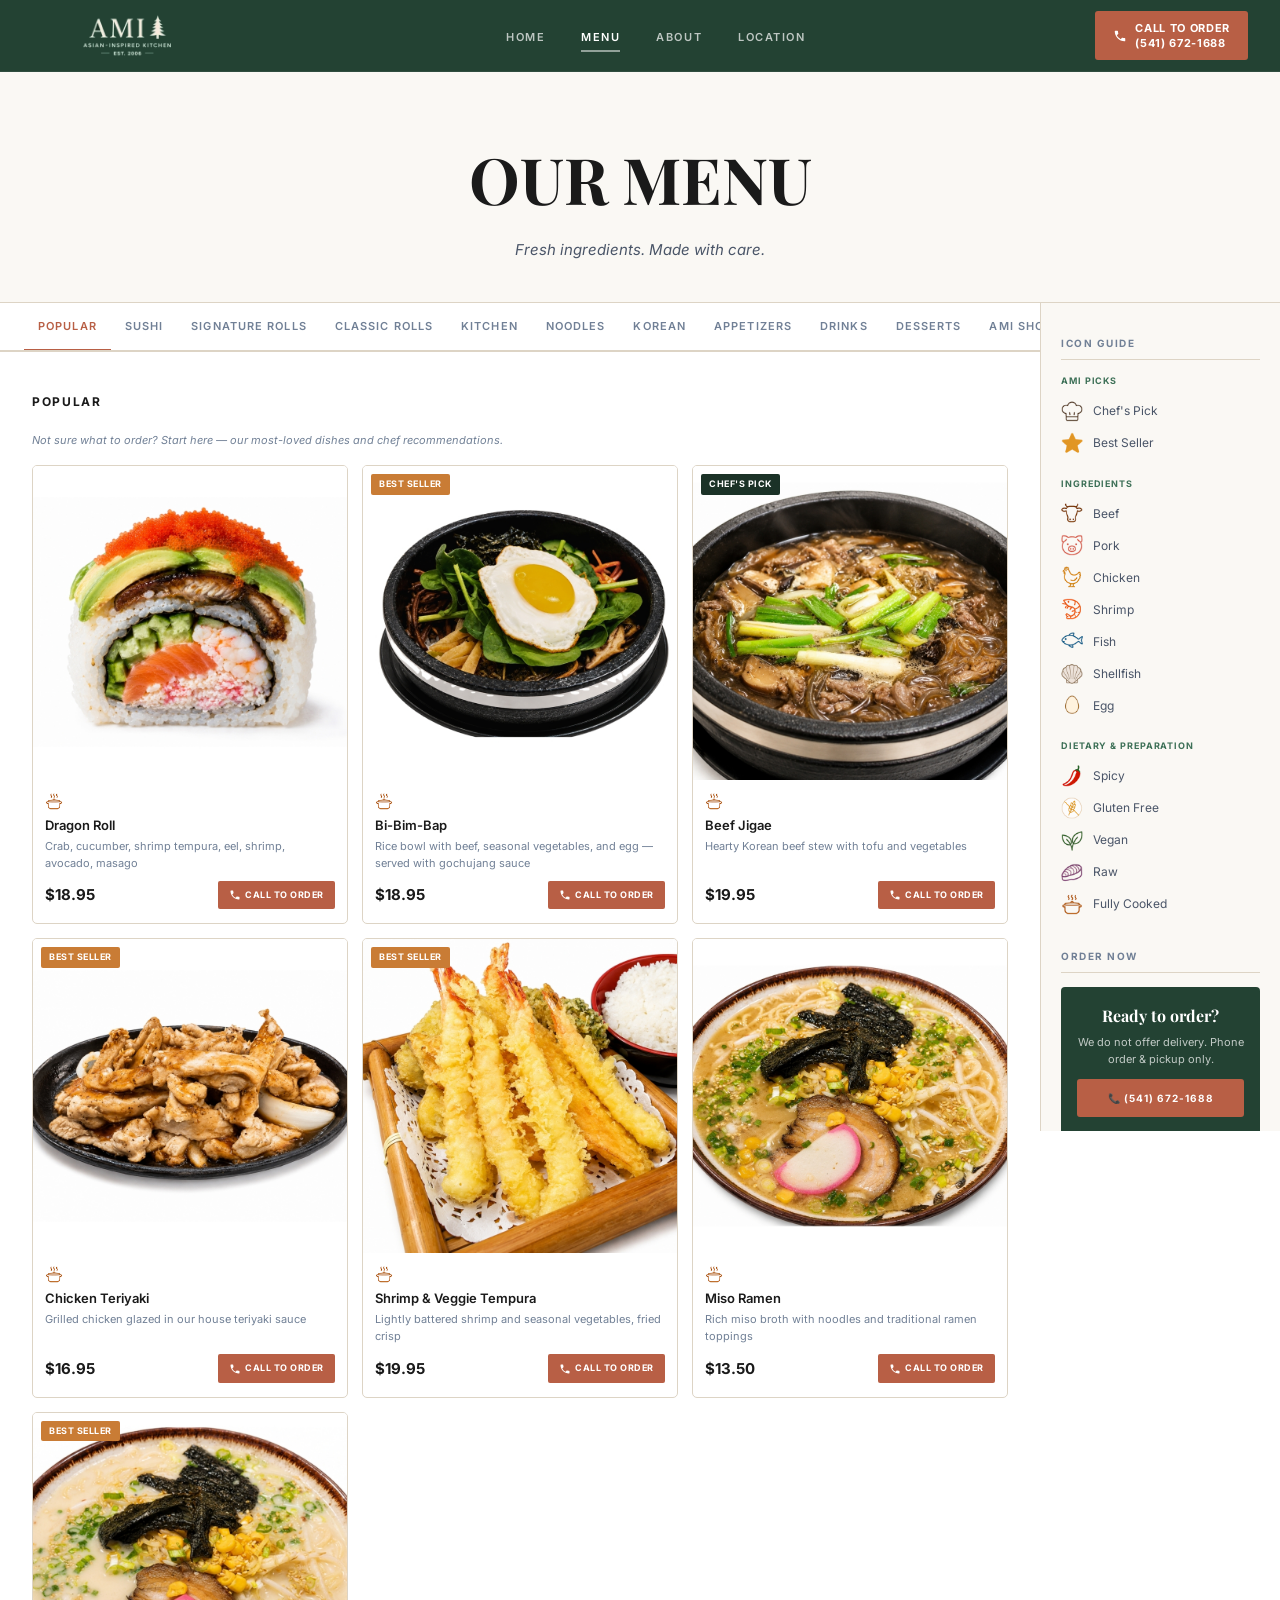
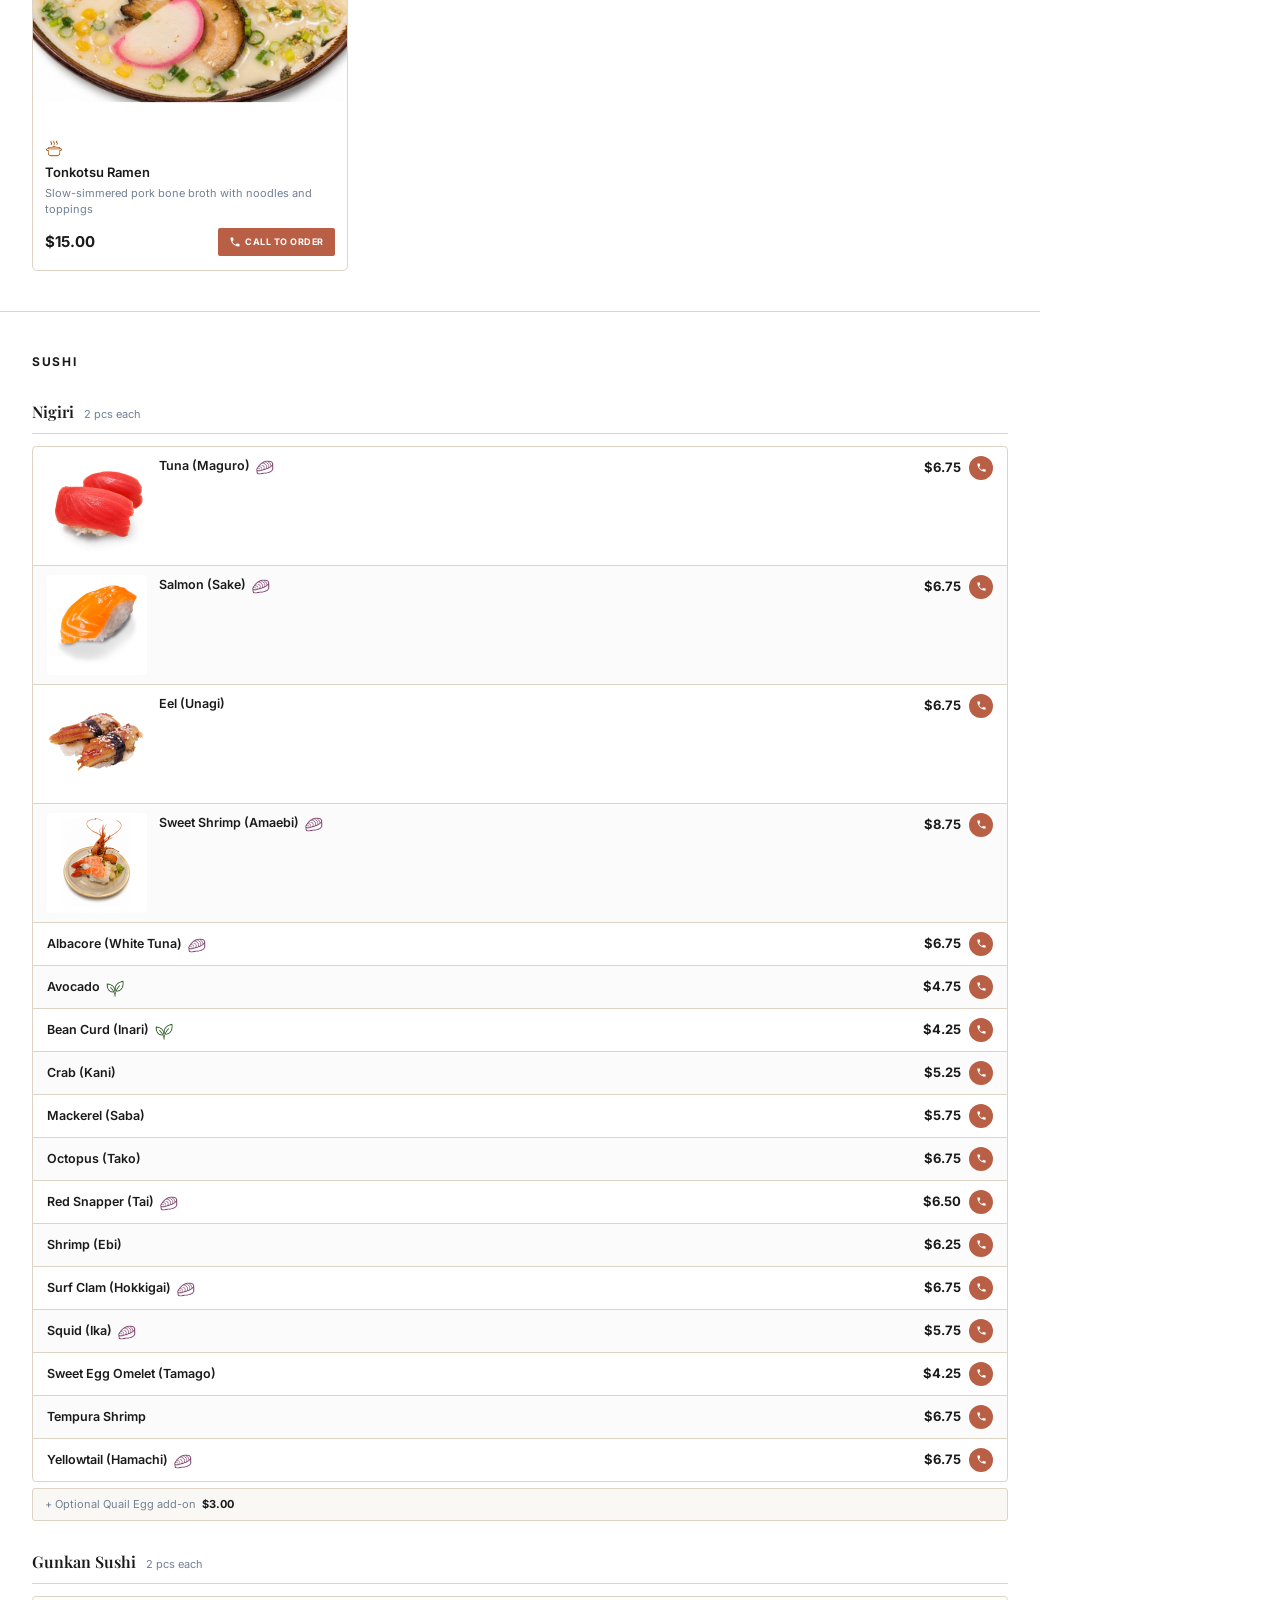
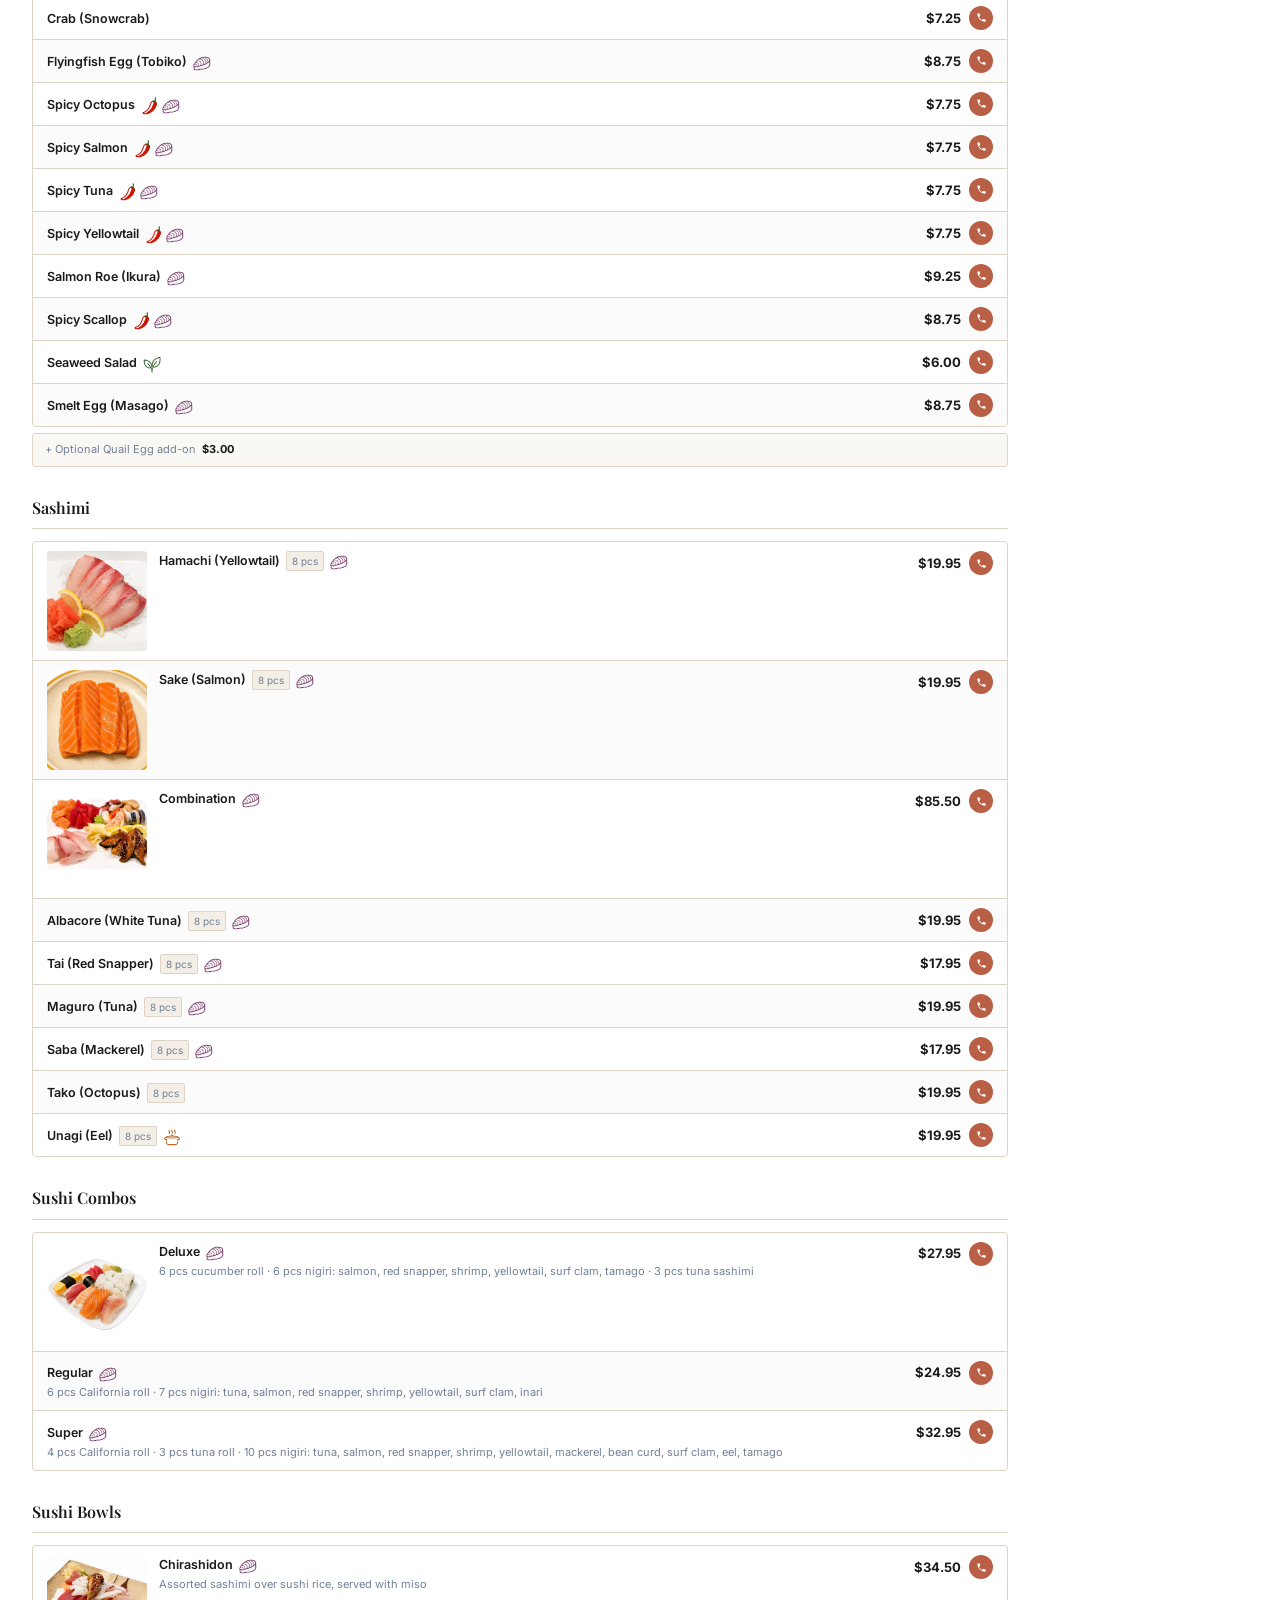
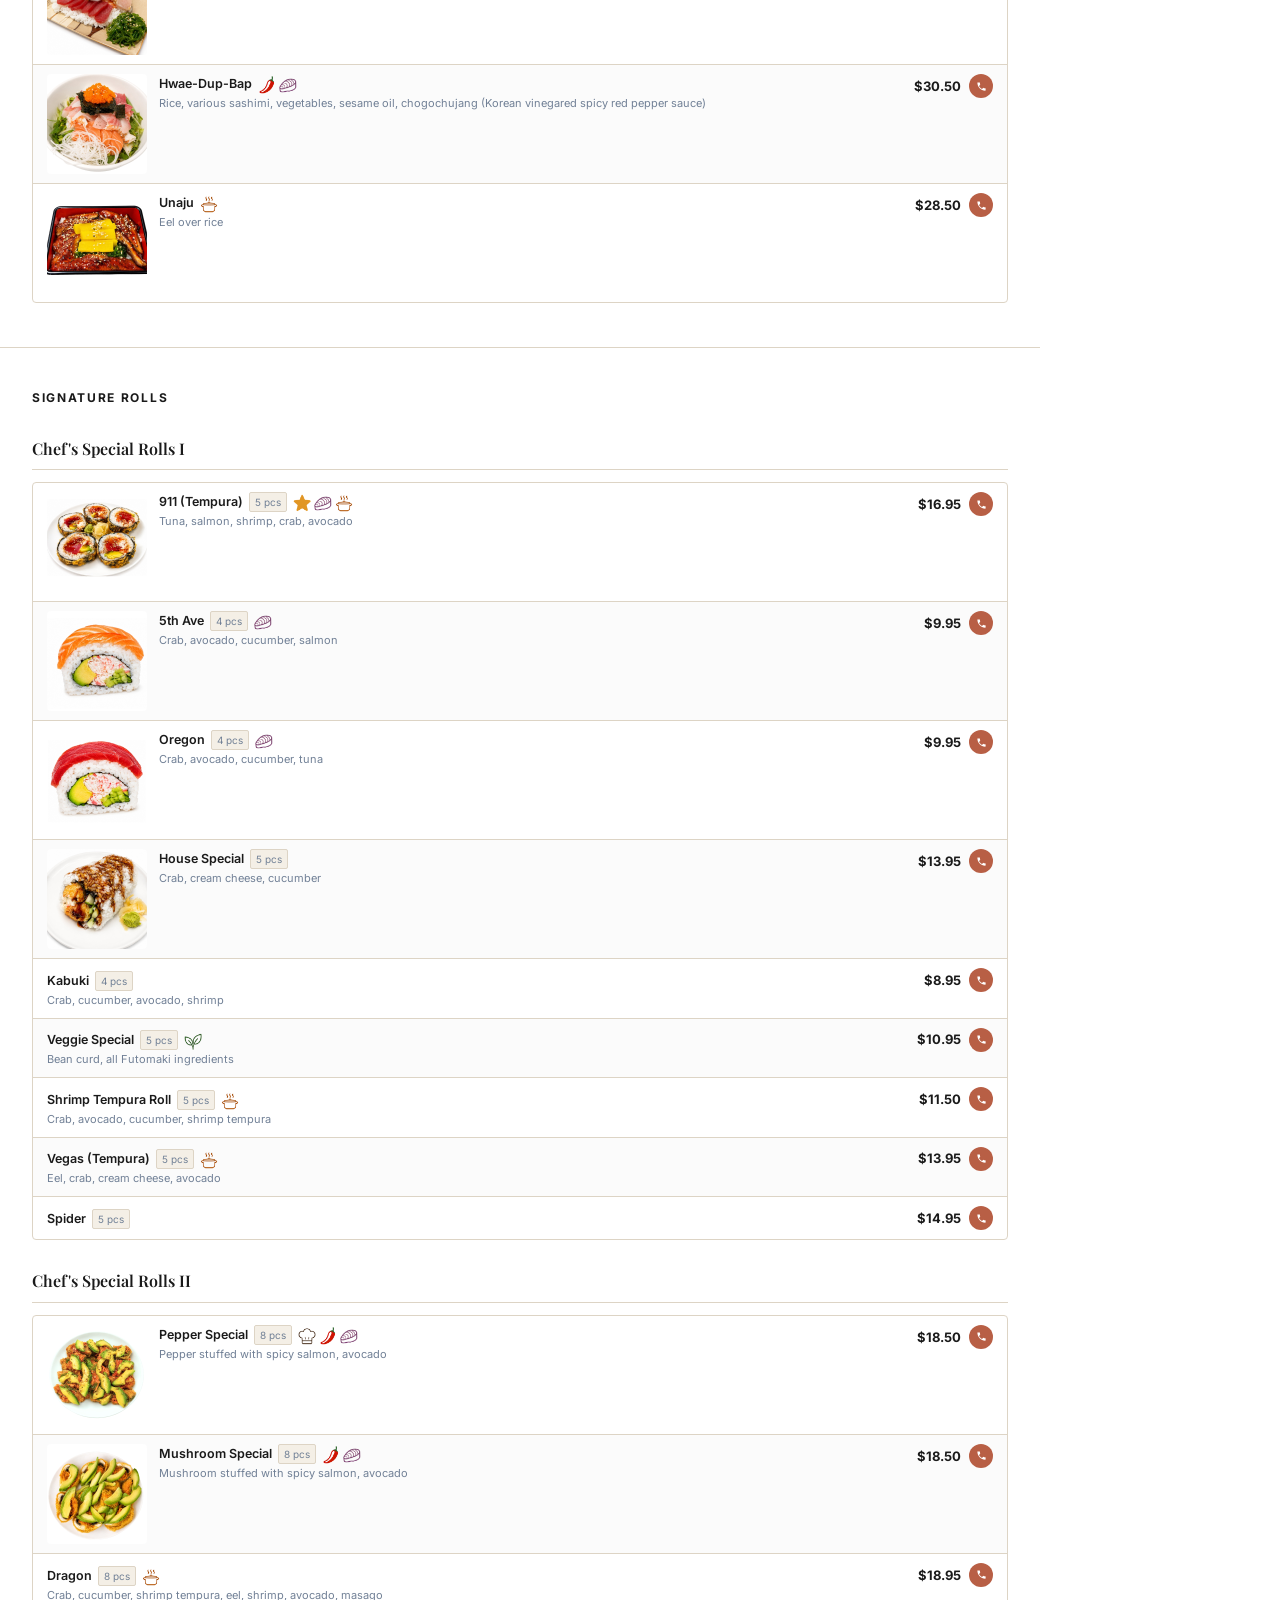
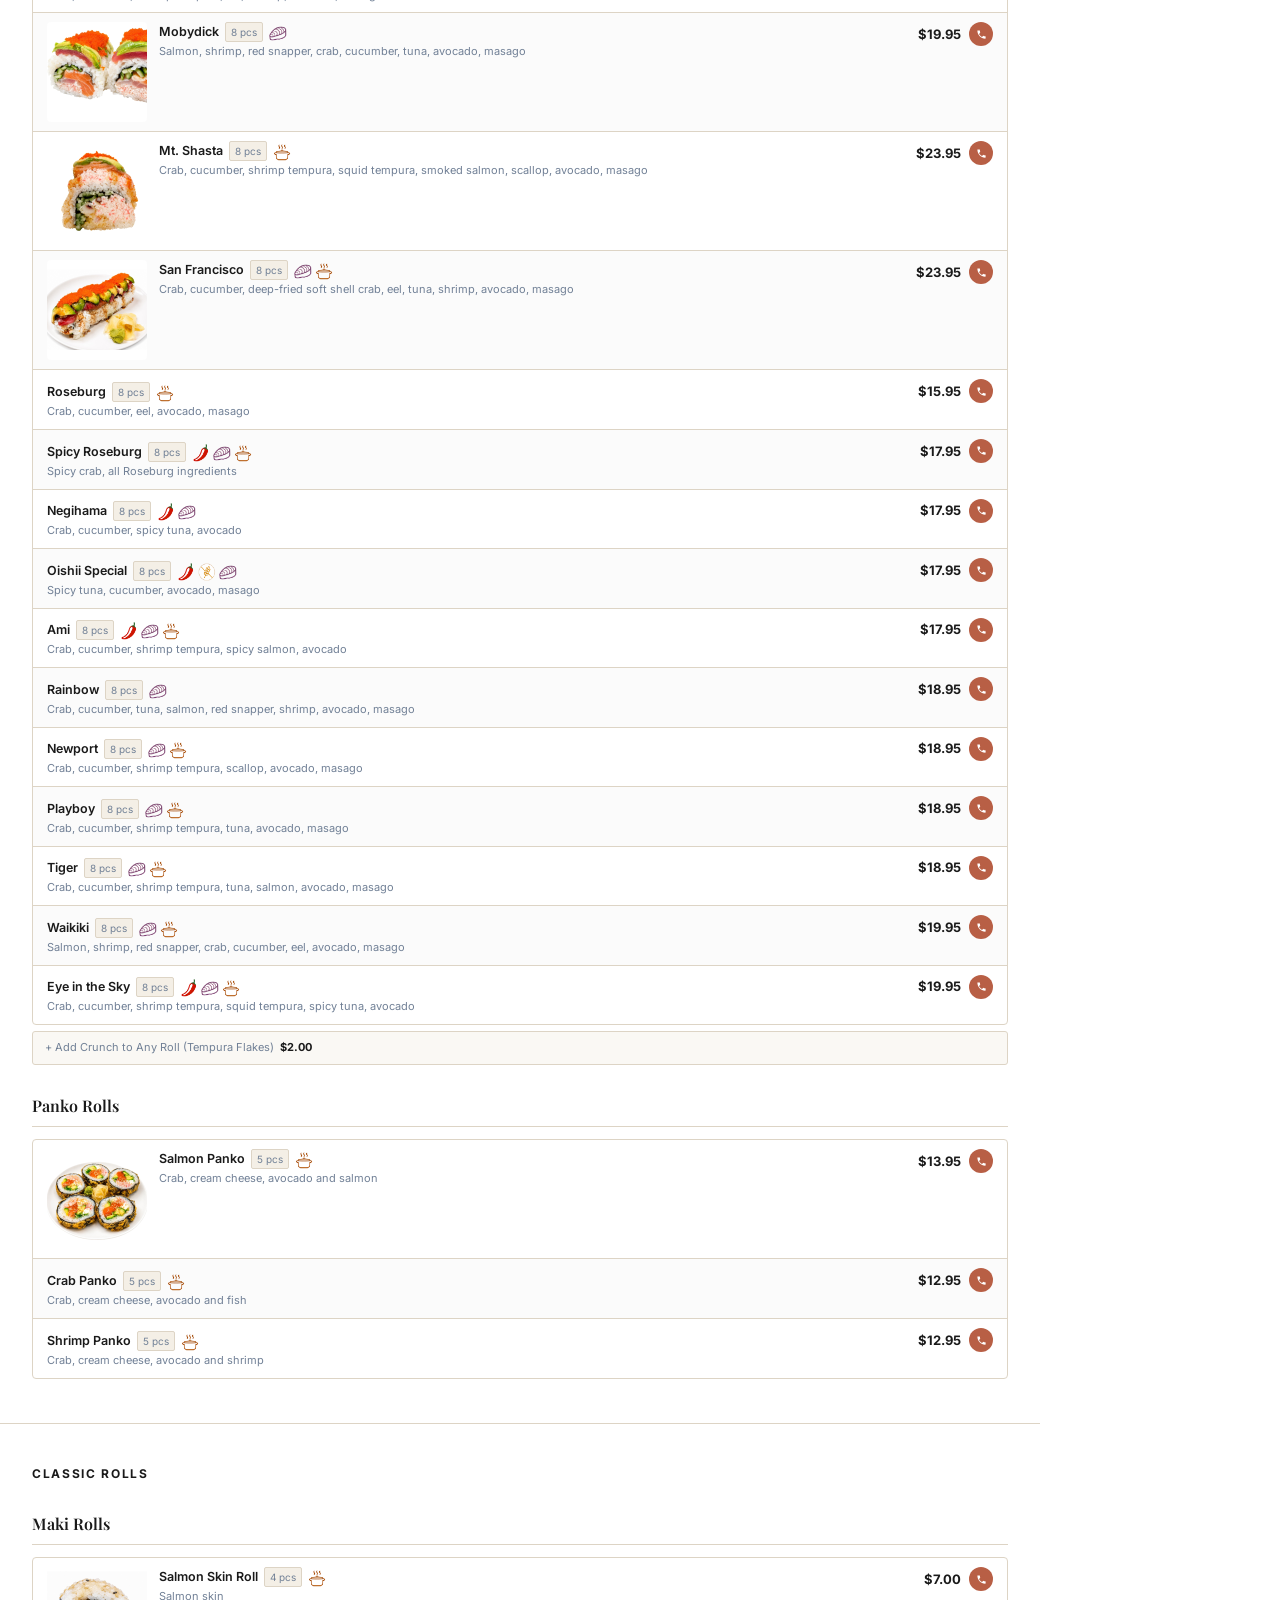
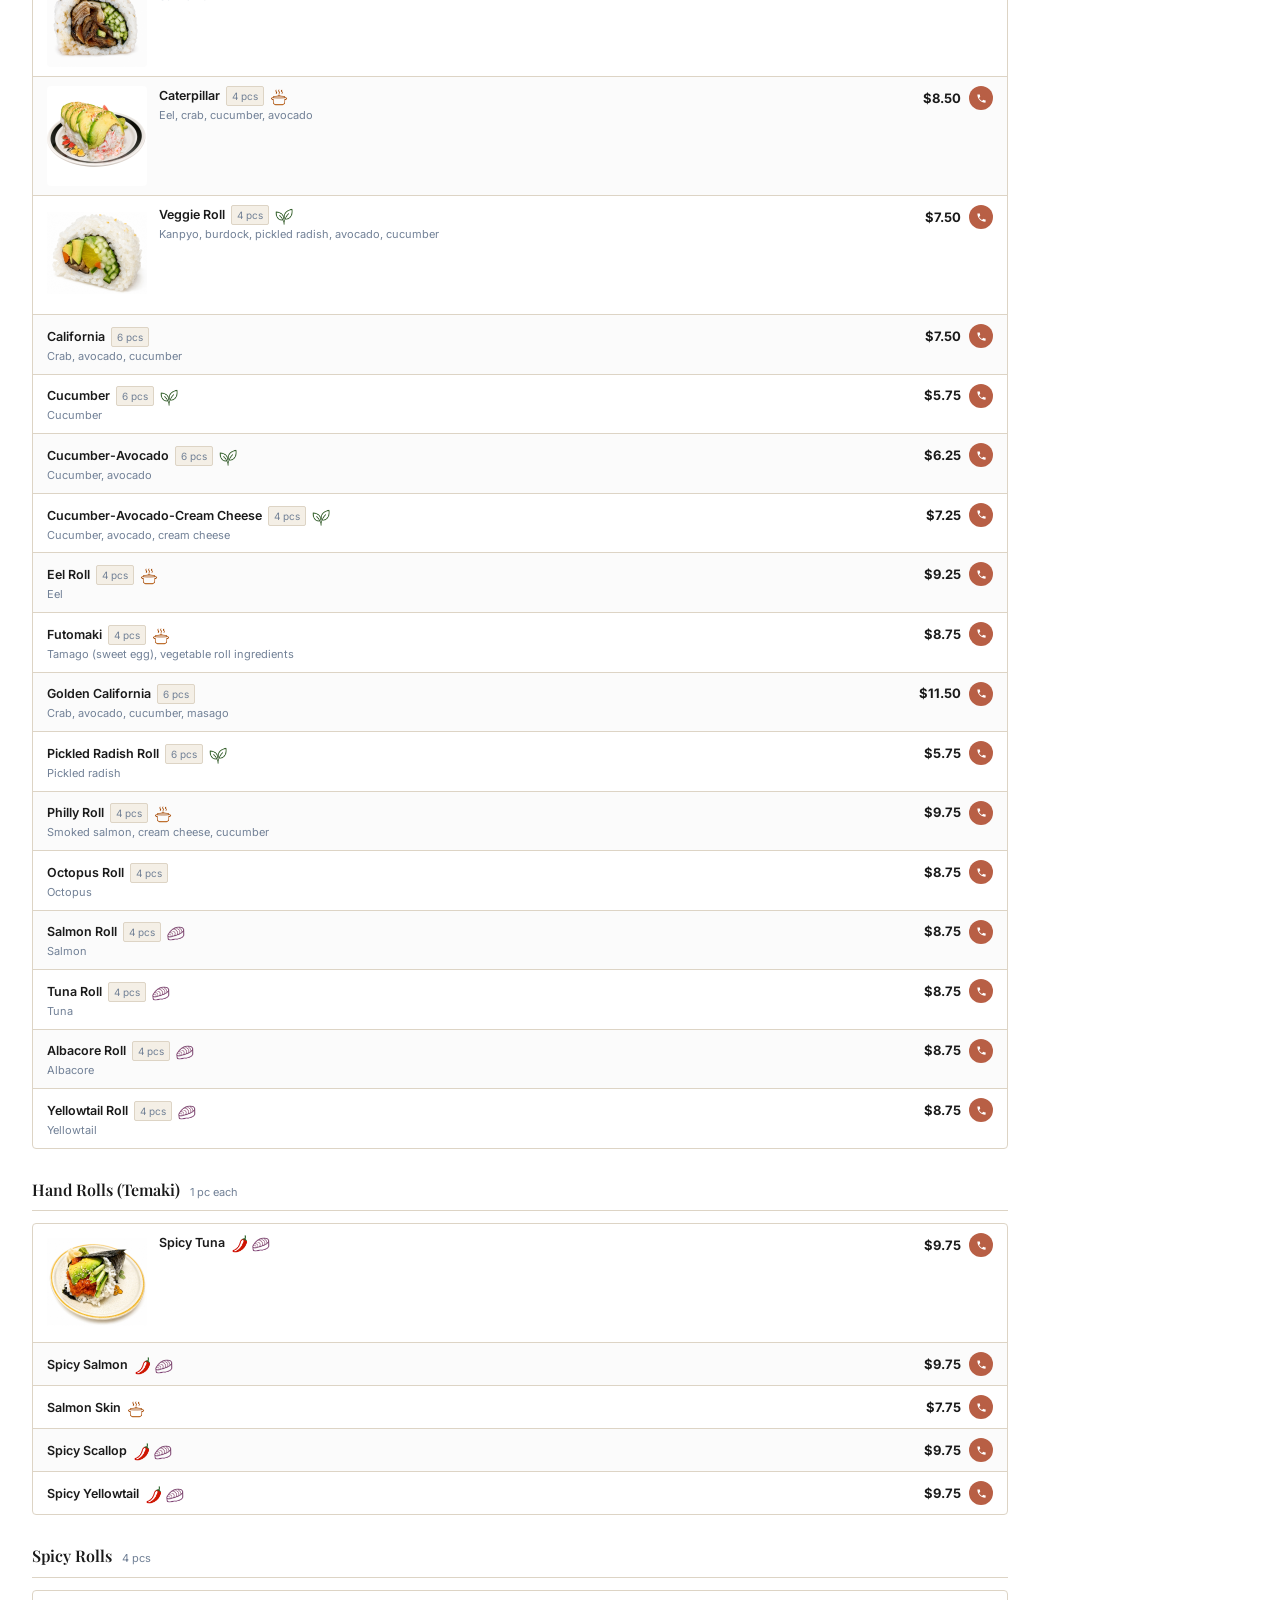
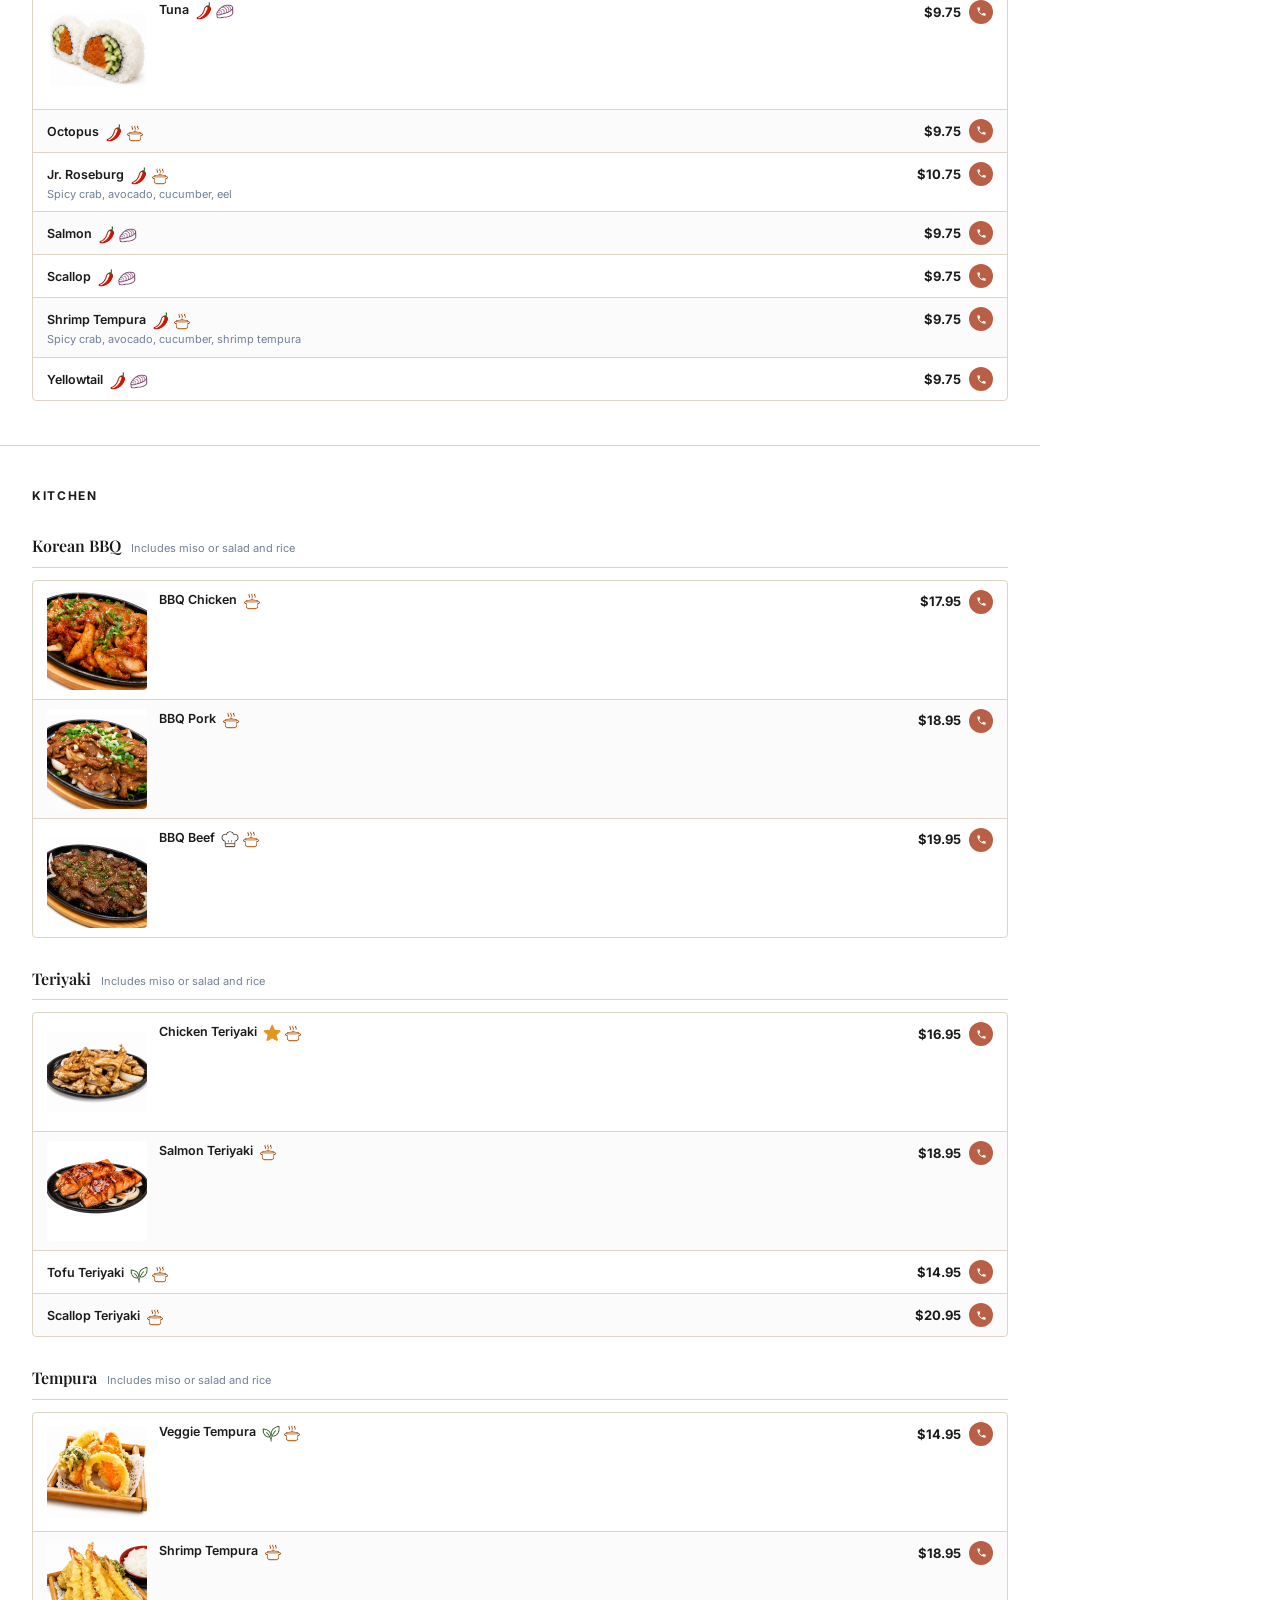
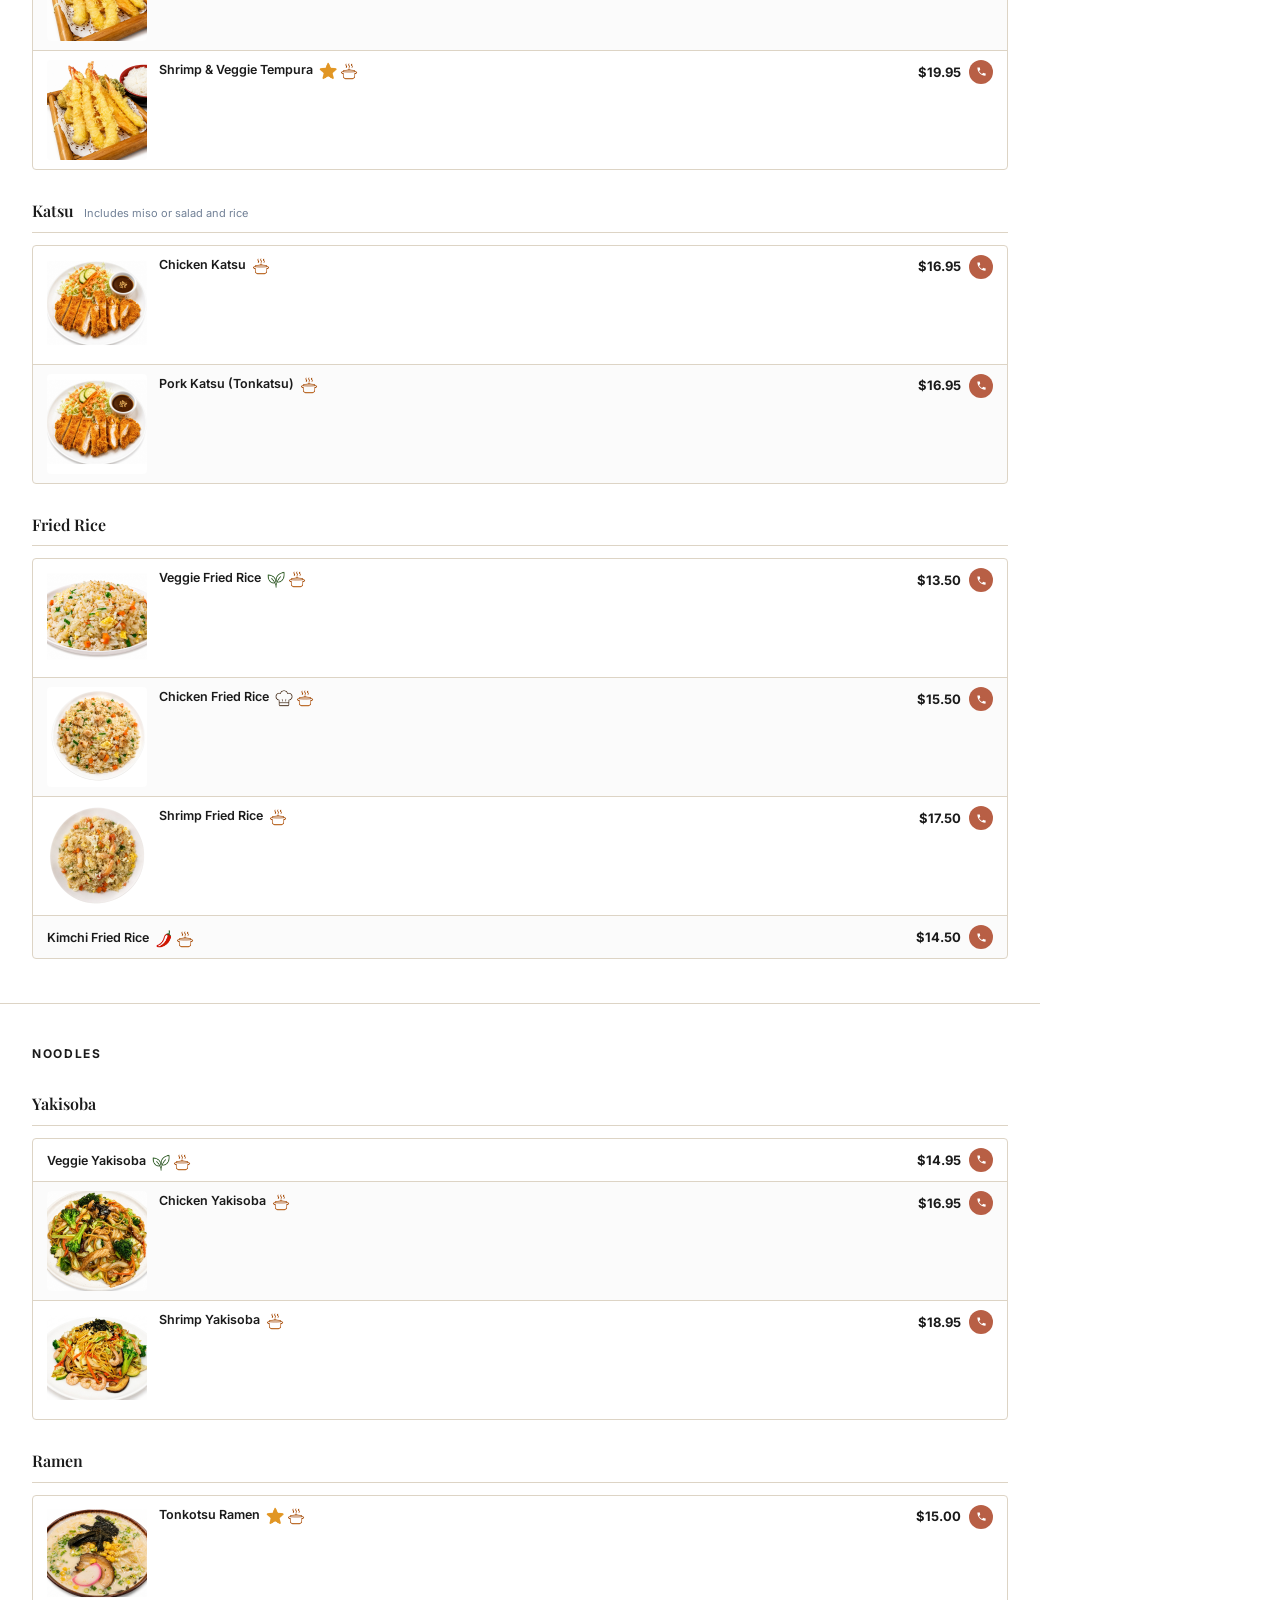
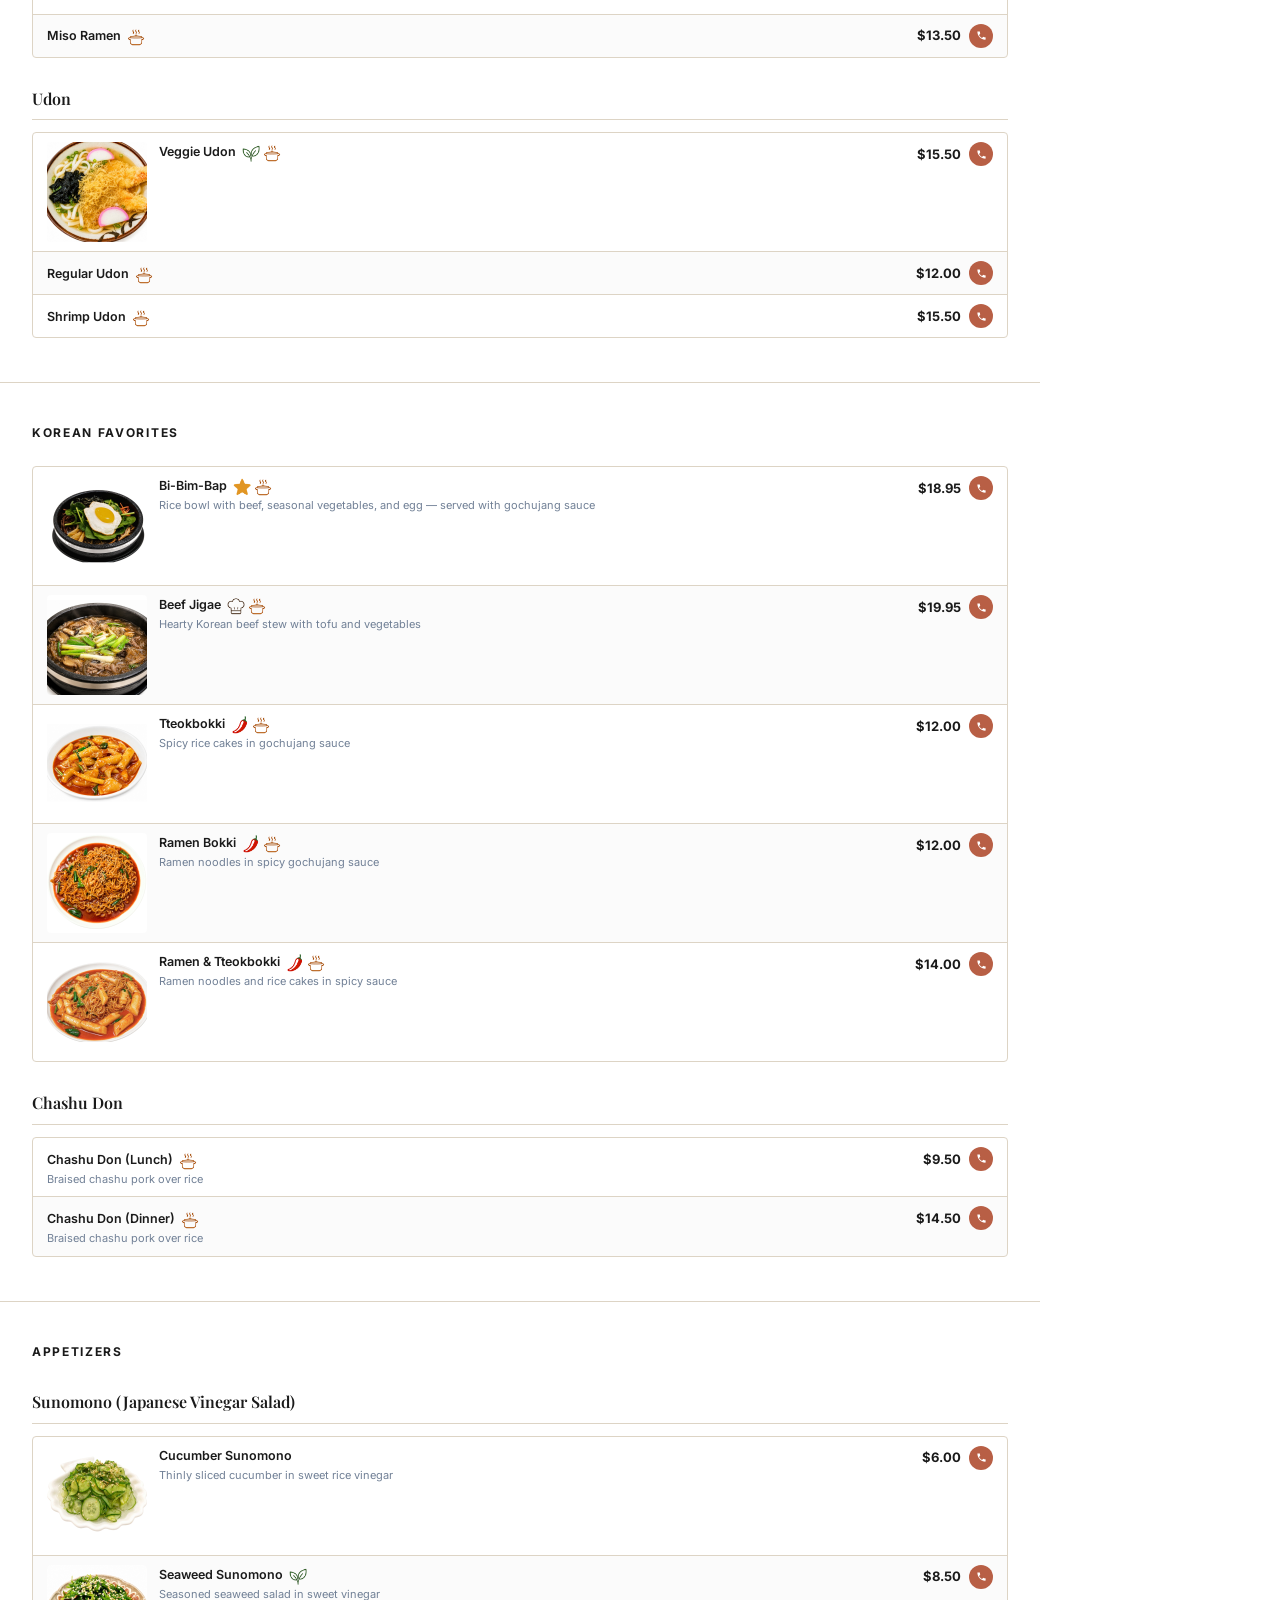
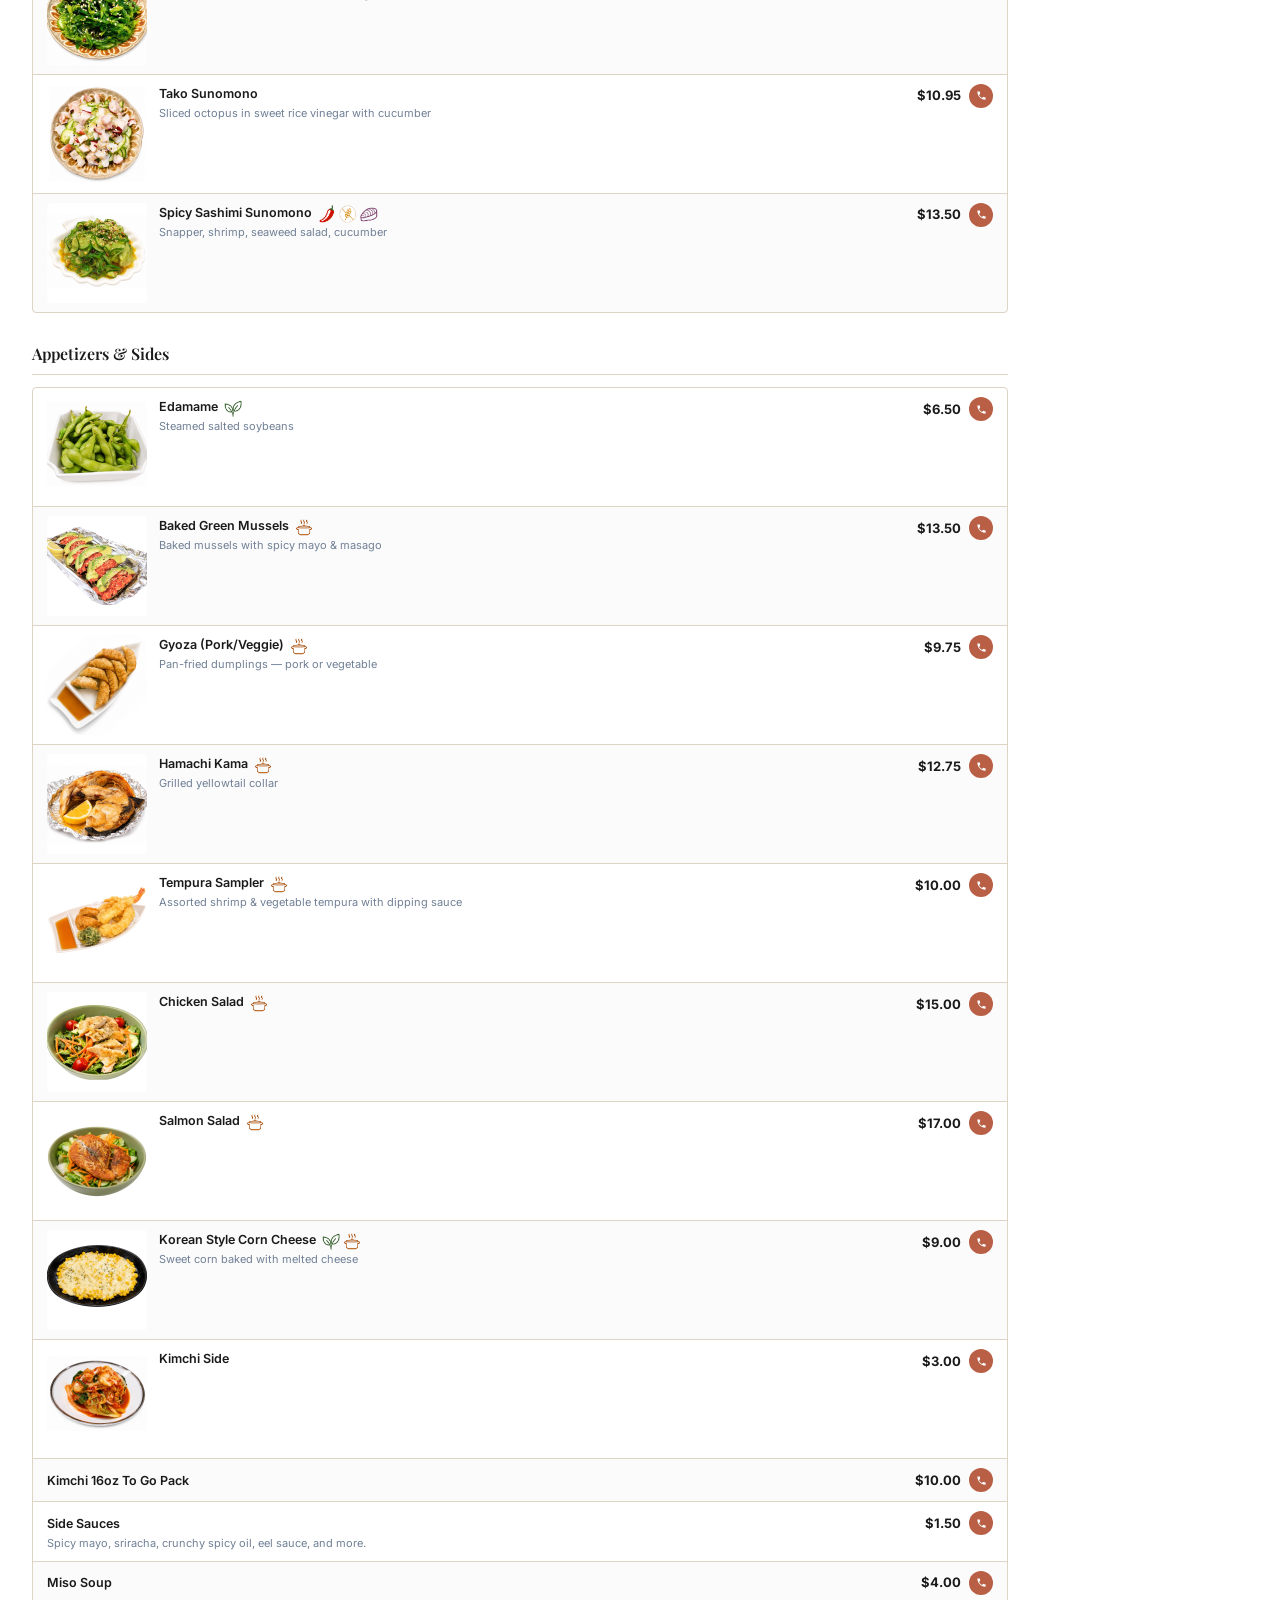
==== commit 6cfed5c4: "Update menu with latest spreadsheet data and photo-card layout" ====
--- a/menu.html
+++ b/menu.html
@@ -127,6 +127,7 @@
 <div class="menu-card">
 <div class="menu-card-img-wrap">
 <img alt="Chicken Teriyaki" loading="lazy" src="images/menu/Teriyaki/Chicken Teriyaki.jpg"/>
+<span class="menu-card-badge badge-best">Best Seller</span>
 </div>
 <div class="menu-card-body">
 <div class="menu-card-dietary"><img alt="Cooked" class="dietary-icon" src="images/icons/Cooked.png" title="Fully Cooked"/></div>
@@ -156,7 +157,6 @@
 <div class="menu-card">
 <div class="menu-card-img-wrap">
 <img alt="Miso Ramen" loading="lazy" src="images/menu/Noodles/Ramen/Miso Ramen.jpg"/>
-<span class="menu-card-badge badge-best">Best Seller</span>
 </div>
 <div class="menu-card-body">
 <div class="menu-card-dietary"><img alt="Cooked" class="dietary-icon" src="images/icons/Cooked.png" title="Fully Cooked"/></div>
@@ -171,7 +171,7 @@
 <div class="menu-card">
 <div class="menu-card-img-wrap">
 <img alt="Tonkotsu Ramen" loading="lazy" src="images/menu/Noodles/Ramen/Tonkotu Ramen.jpg"/>
-<span class="menu-card-badge badge-chef">Chef's Pick</span>
+<span class="menu-card-badge badge-best">Best Seller</span>
 </div>
 <div class="menu-card-body">
 <div class="menu-card-dietary"><img alt="Cooked" class="dietary-icon" src="images/icons/Cooked.png" title="Fully Cooked"/></div>
@@ -189,6 +189,10 @@
 <div class="menu-section-header"><div class="menu-section-title">Sushi</div></div>
 <h3 class="menu-subsection-title">Nigiri <span class="subsection-note">2 pcs each</span></h3>
 <div class="menu-list">
+<div class="menu-list-item menu-list-item-photo"><img alt="Tuna (Maguro)" class="menu-list-thumb" loading="lazy" src="images/menu/Sushi/Nigiri/Tuna Nigiri.jpg"/><div class="menu-list-left"><div class="menu-list-name">Tuna (Maguro)<div class="menu-list-dietary"><img alt="Raw" class="dietary-icon" src="images/icons/Raw.png" title="Contains Raw Fish"/></div></div></div><div class="menu-list-right"><div class="menu-list-price">$6.75</div><a aria-label="Call to order Tuna (Maguro)" class="menu-list-call" href="tel:5416721688"><svg fill="currentColor" height="11" viewbox="0 0 24 24" width="11" xmlns="http://www.w3.org/2000/svg"><path d="M6.6 10.8c1.4 2.8 3.8 5.1 6.6 6.6l2.2-2.2c.3-.3.7-.4 1-.2 1.1.4 2.3.6 3.6.6.6 0 1 .4 1 1V20c0 .6-.4 1-1 1-9.4 0-17-7.6-17-17 0-.6.4-1 1-1h3.5c.6 0 1 .4 1 1 0 1.3.2 2.5.6 3.6.1.3 0 .7-.3 1L6.6 10.8z"></path></svg></a></div></div>
+<div class="menu-list-item menu-list-item-photo"><img alt="Salmon (Sake)" class="menu-list-thumb" loading="lazy" src="images/menu/Sushi/Nigiri/salmon nigiri.jpg"/><div class="menu-list-left"><div class="menu-list-name">Salmon (Sake)<div class="menu-list-dietary"><img alt="Raw" class="dietary-icon" src="images/icons/Raw.png" title="Contains Raw Fish"/></div></div></div><div class="menu-list-right"><div class="menu-list-price">$6.75</div><a aria-label="Call to order Salmon (Sake)" class="menu-list-call" href="tel:5416721688"><svg fill="currentColor" height="11" viewbox="0 0 24 24" width="11" xmlns="http://www.w3.org/2000/svg"><path d="M6.6 10.8c1.4 2.8 3.8 5.1 6.6 6.6l2.2-2.2c.3-.3.7-.4 1-.2 1.1.4 2.3.6 3.6.6.6 0 1 .4 1 1V20c0 .6-.4 1-1 1-9.4 0-17-7.6-17-17 0-.6.4-1 1-1h3.5c.6 0 1 .4 1 1 0 1.3.2 2.5.6 3.6.1.3 0 .7-.3 1L6.6 10.8z"></path></svg></a></div></div>
+<div class="menu-list-item menu-list-item-photo"><img alt="Eel (Unagi)" class="menu-list-thumb" loading="lazy" src="images/menu/Sushi/Nigiri/unagi nigiri.jpg"/><div class="menu-list-left"><div class="menu-list-name">Eel (Unagi)</div></div><div class="menu-list-right"><div class="menu-list-price">$6.75</div><a aria-label="Call to order Eel (Unagi)" class="menu-list-call" href="tel:5416721688"><svg fill="currentColor" height="11" viewbox="0 0 24 24" width="11" xmlns="http://www.w3.org/2000/svg"><path d="M6.6 10.8c1.4 2.8 3.8 5.1 6.6 6.6l2.2-2.2c.3-.3.7-.4 1-.2 1.1.4 2.3.6 3.6.6.6 0 1 .4 1 1V20c0 .6-.4 1-1 1-9.4 0-17-7.6-17-17 0-.6.4-1 1-1h3.5c.6 0 1 .4 1 1 0 1.3.2 2.5.6 3.6.1.3 0 .7-.3 1L6.6 10.8z"></path></svg></a></div></div>
+<div class="menu-list-item menu-list-item-photo"><img alt="Sweet Shrimp (Amaebi)" class="menu-list-thumb" loading="lazy" src="images/menu/Sushi/Nigiri/Sweet shrimp-Amaebi.jpg"/><div class="menu-list-left"><div class="menu-list-name">Sweet Shrimp (Amaebi)<div class="menu-list-dietary"><img alt="Raw" class="dietary-icon" src="images/icons/Raw.png" title="Contains Raw Fish"/></div></div></div><div class="menu-list-right"><div class="menu-list-price">$8.75</div><a aria-label="Call to order Sweet Shrimp (Amaebi)" class="menu-list-call" href="tel:5416721688"><svg fill="currentColor" height="11" viewbox="0 0 24 24" width="11" xmlns="http://www.w3.org/2000/svg"><path d="M6.6 10.8c1.4 2.8 3.8 5.1 6.6 6.6l2.2-2.2c.3-.3.7-.4 1-.2 1.1.4 2.3.6 3.6.6.6 0 1 .4 1 1V20c0 .6-.4 1-1 1-9.4 0-17-7.6-17-17 0-.6.4-1 1-1h3.5c.6 0 1 .4 1 1 0 1.3.2 2.5.6 3.6.1.3 0 .7-.3 1L6.6 10.8z"></path></svg></a></div></div>
 <div class="menu-list-item">
 <div class="menu-list-left">
 <div class="menu-list-name">Albacore (White Tuna)<div class="menu-list-dietary"><img alt="Raw" class="dietary-icon" src="images/icons/Raw.png" title="Contains Raw Fish"/></div></div>
@@ -215,12 +219,6 @@
 </div>
 <div class="menu-list-item">
 <div class="menu-list-left">
-<div class="menu-list-name">Eel (Unagi)</div>
-</div>
-<div class="menu-list-right"><div class="menu-list-price">$6.75</div><a aria-label="Call to order Eel (Unagi)" class="menu-list-call" href="tel:5416721688"><svg fill="currentColor" height="11" viewbox="0 0 24 24" width="11" xmlns="http://www.w3.org/2000/svg"><path d="M6.6 10.8c1.4 2.8 3.8 5.1 6.6 6.6l2.2-2.2c.3-.3.7-.4 1-.2 1.1.4 2.3.6 3.6.6.6 0 1 .4 1 1V20c0 .6-.4 1-1 1-9.4 0-17-7.6-17-17 0-.6.4-1 1-1h3.5c.6 0 1 .4 1 1 0 1.3.2 2.5.6 3.6.1.3 0 .7-.3 1L6.6 10.8z"></path></svg></a></div>
-</div>
-<div class="menu-list-item">
-<div class="menu-list-left">
 <div class="menu-list-name">Mackerel (Saba)</div>
 </div>
 <div class="menu-list-right"><div class="menu-list-price">$5.75</div><a aria-label="Call to order Mackerel (Saba)" class="menu-list-call" href="tel:5416721688"><svg fill="currentColor" height="11" viewbox="0 0 24 24" width="11" xmlns="http://www.w3.org/2000/svg"><path d="M6.6 10.8c1.4 2.8 3.8 5.1 6.6 6.6l2.2-2.2c.3-.3.7-.4 1-.2 1.1.4 2.3.6 3.6.6.6 0 1 .4 1 1V20c0 .6-.4 1-1 1-9.4 0-17-7.6-17-17 0-.6.4-1 1-1h3.5c.6 0 1 .4 1 1 0 1.3.2 2.5.6 3.6.1.3 0 .7-.3 1L6.6 10.8z"></path></svg></a></div>
@@ -239,12 +237,6 @@
 </div>
 <div class="menu-list-item">
 <div class="menu-list-left">
-<div class="menu-list-name">Salmon (Sake)<div class="menu-list-dietary"><img alt="Raw" class="dietary-icon" src="images/icons/Raw.png" title="Contains Raw Fish"/></div></div>
-</div>
-<div class="menu-list-right"><div class="menu-list-price">$6.75</div><a aria-label="Call to order Salmon (Sake)" class="menu-list-call" href="tel:5416721688"><svg fill="currentColor" height="11" viewbox="0 0 24 24" width="11" xmlns="http://www.w3.org/2000/svg"><path d="M6.6 10.8c1.4 2.8 3.8 5.1 6.6 6.6l2.2-2.2c.3-.3.7-.4 1-.2 1.1.4 2.3.6 3.6.6.6 0 1 .4 1 1V20c0 .6-.4 1-1 1-9.4 0-17-7.6-17-17 0-.6.4-1 1-1h3.5c.6 0 1 .4 1 1 0 1.3.2 2.5.6 3.6.1.3 0 .7-.3 1L6.6 10.8z"></path></svg></a></div>
-</div>
-<div class="menu-list-item">
-<div class="menu-list-left">
 <div class="menu-list-name">Shrimp (Ebi)</div>
 </div>
 <div class="menu-list-right"><div class="menu-list-price">$6.25</div><a aria-label="Call to order Shrimp (Ebi)" class="menu-list-call" href="tel:5416721688"><svg fill="currentColor" height="11" viewbox="0 0 24 24" width="11" xmlns="http://www.w3.org/2000/svg"><path d="M6.6 10.8c1.4 2.8 3.8 5.1 6.6 6.6l2.2-2.2c.3-.3.7-.4 1-.2 1.1.4 2.3.6 3.6.6.6 0 1 .4 1 1V20c0 .6-.4 1-1 1-9.4 0-17-7.6-17-17 0-.6.4-1 1-1h3.5c.6 0 1 .4 1 1 0 1.3.2 2.5.6 3.6.1.3 0 .7-.3 1L6.6 10.8z"></path></svg></a></div>
@@ -263,12 +255,6 @@
 </div>
 <div class="menu-list-item">
 <div class="menu-list-left">
-<div class="menu-list-name">Sweet Shrimp (Amaebi)<div class="menu-list-dietary"><img alt="Raw" class="dietary-icon" src="images/icons/Raw.png" title="Contains Raw Fish"/></div></div>
-</div>
-<div class="menu-list-right"><div class="menu-list-price">$8.75</div><a aria-label="Call to order Sweet Shrimp (Amaebi)" class="menu-list-call" href="tel:5416721688"><svg fill="currentColor" height="11" viewbox="0 0 24 24" width="11" xmlns="http://www.w3.org/2000/svg"><path d="M6.6 10.8c1.4 2.8 3.8 5.1 6.6 6.6l2.2-2.2c.3-.3.7-.4 1-.2 1.1.4 2.3.6 3.6.6.6 0 1 .4 1 1V20c0 .6-.4 1-1 1-9.4 0-17-7.6-17-17 0-.6.4-1 1-1h3.5c.6 0 1 .4 1 1 0 1.3.2 2.5.6 3.6.1.3 0 .7-.3 1L6.6 10.8z"></path></svg></a></div>
-</div>
-<div class="menu-list-item">
-<div class="menu-list-left">
 <div class="menu-list-name">Sweet Egg Omelet (Tamago)</div>
 </div>
 <div class="menu-list-right"><div class="menu-list-price">$4.25</div><a aria-label="Call to order Sweet Egg Omelet (Tamago)" class="menu-list-call" href="tel:5416721688"><svg fill="currentColor" height="11" viewbox="0 0 24 24" width="11" xmlns="http://www.w3.org/2000/svg"><path d="M6.6 10.8c1.4 2.8 3.8 5.1 6.6 6.6l2.2-2.2c.3-.3.7-.4 1-.2 1.1.4 2.3.6 3.6.6.6 0 1 .4 1 1V20c0 .6-.4 1-1 1-9.4 0-17-7.6-17-17 0-.6.4-1 1-1h3.5c.6 0 1 .4 1 1 0 1.3.2 2.5.6 3.6.1.3 0 .7-.3 1L6.6 10.8z"></path></svg></a></div>
@@ -278,12 +264,6 @@
 <div class="menu-list-name">Tempura Shrimp</div>
 </div>
 <div class="menu-list-right"><div class="menu-list-price">$6.75</div><a aria-label="Call to order Tempura Shrimp" class="menu-list-call" href="tel:5416721688"><svg fill="currentColor" height="11" viewbox="0 0 24 24" width="11" xmlns="http://www.w3.org/2000/svg"><path d="M6.6 10.8c1.4 2.8 3.8 5.1 6.6 6.6l2.2-2.2c.3-.3.7-.4 1-.2 1.1.4 2.3.6 3.6.6.6 0 1 .4 1 1V20c0 .6-.4 1-1 1-9.4 0-17-7.6-17-17 0-.6.4-1 1-1h3.5c.6 0 1 .4 1 1 0 1.3.2 2.5.6 3.6.1.3 0 .7-.3 1L6.6 10.8z"></path></svg></a></div>
-</div>
-<div class="menu-list-item">
-<div class="menu-list-left">
-<div class="menu-list-name">Tuna (Maguro)<div class="menu-list-dietary"><img alt="Raw" class="dietary-icon" src="images/icons/Raw.png" title="Contains Raw Fish"/></div></div>
-</div>
-<div class="menu-list-right"><div class="menu-list-price">$6.75</div><a aria-label="Call to order Tuna (Maguro)" class="menu-list-call" href="tel:5416721688"><svg fill="currentColor" height="11" viewbox="0 0 24 24" width="11" xmlns="http://www.w3.org/2000/svg"><path d="M6.6 10.8c1.4 2.8 3.8 5.1 6.6 6.6l2.2-2.2c.3-.3.7-.4 1-.2 1.1.4 2.3.6 3.6.6.6 0 1 .4 1 1V20c0 .6-.4 1-1 1-9.4 0-17-7.6-17-17 0-.6.4-1 1-1h3.5c.6 0 1 .4 1 1 0 1.3.2 2.5.6 3.6.1.3 0 .7-.3 1L6.6 10.8z"></path></svg></a></div>
 </div>
 <div class="menu-list-item">
 <div class="menu-list-left">
@@ -359,6 +339,9 @@
 <div class="menu-add-on">+ Optional Quail Egg add-on  <strong>$3.00</strong></div>
 <h3 class="menu-subsection-title">Sashimi</h3>
 <div class="menu-list">
+<div class="menu-list-item menu-list-item-photo"><img alt="Hamachi (Yellowtail)" class="menu-list-thumb" loading="lazy" src="images/menu/Sushi/Sashimi/Yellowtail Sashimi.jpg"/><div class="menu-list-left"><div class="menu-list-name">Hamachi (Yellowtail) <span class="menu-list-meta">8 pcs</span><div class="menu-list-dietary"><img alt="Raw" class="dietary-icon" src="images/icons/Raw.png" title="Contains Raw Fish"/></div></div></div><div class="menu-list-right"><div class="menu-list-price">$19.95</div><a aria-label="Call to order Hamachi (Yellowtail) 8 pcs" class="menu-list-call" href="tel:5416721688"><svg fill="currentColor" height="11" viewbox="0 0 24 24" width="11" xmlns="http://www.w3.org/2000/svg"><path d="M6.6 10.8c1.4 2.8 3.8 5.1 6.6 6.6l2.2-2.2c.3-.3.7-.4 1-.2 1.1.4 2.3.6 3.6.6.6 0 1 .4 1 1V20c0 .6-.4 1-1 1-9.4 0-17-7.6-17-17 0-.6.4-1 1-1h3.5c.6 0 1 .4 1 1 0 1.3.2 2.5.6 3.6.1.3 0 .7-.3 1L6.6 10.8z"></path></svg></a></div></div>
+<div class="menu-list-item menu-list-item-photo"><img alt="Sake (Salmon)" class="menu-list-thumb" loading="lazy" src="images/menu/Sushi/Sashimi/Salmon Sashimi.jpg"/><div class="menu-list-left"><div class="menu-list-name">Sake (Salmon) <span class="menu-list-meta">8 pcs</span><div class="menu-list-dietary"><img alt="Raw" class="dietary-icon" src="images/icons/Raw.png" title="Contains Raw Fish"/></div></div></div><div class="menu-list-right"><div class="menu-list-price">$19.95</div><a aria-label="Call to order Sake (Salmon) 8 pcs" class="menu-list-call" href="tel:5416721688"><svg fill="currentColor" height="11" viewbox="0 0 24 24" width="11" xmlns="http://www.w3.org/2000/svg"><path d="M6.6 10.8c1.4 2.8 3.8 5.1 6.6 6.6l2.2-2.2c.3-.3.7-.4 1-.2 1.1.4 2.3.6 3.6.6.6 0 1 .4 1 1V20c0 .6-.4 1-1 1-9.4 0-17-7.6-17-17 0-.6.4-1 1-1h3.5c.6 0 1 .4 1 1 0 1.3.2 2.5.6 3.6.1.3 0 .7-.3 1L6.6 10.8z"></path></svg></a></div></div>
+<div class="menu-list-item menu-list-item-photo"><img alt="Combination" class="menu-list-thumb" loading="lazy" src="images/menu/Sushi/Sashimi/Sashimi Combo.jpg"/><div class="menu-list-left"><div class="menu-list-name">Combination<div class="menu-list-dietary"><img alt="Raw" class="dietary-icon" src="images/icons/Raw.png" title="Contains Raw Fish"/></div></div></div><div class="menu-list-right"><div class="menu-list-price">$85.50</div><a aria-label="Call to order Combination" class="menu-list-call" href="tel:5416721688"><svg fill="currentColor" height="11" viewbox="0 0 24 24" width="11" xmlns="http://www.w3.org/2000/svg"><path d="M6.6 10.8c1.4 2.8 3.8 5.1 6.6 6.6l2.2-2.2c.3-.3.7-.4 1-.2 1.1.4 2.3.6 3.6.6.6 0 1 .4 1 1V20c0 .6-.4 1-1 1-9.4 0-17-7.6-17-17 0-.6.4-1 1-1h3.5c.6 0 1 .4 1 1 0 1.3.2 2.5.6 3.6.1.3 0 .7-.3 1L6.6 10.8z"></path></svg></a></div></div>
 <div class="menu-list-item">
 <div class="menu-list-left">
 <div class="menu-list-name">Albacore (White Tuna) <span class="menu-list-meta">8 pcs</span><div class="menu-list-dietary"><img alt="Raw" class="dietary-icon" src="images/icons/Raw.png" title="Contains Raw Fish"/></div></div>
@@ -367,12 +350,6 @@
 </div>
 <div class="menu-list-item">
 <div class="menu-list-left">
-<div class="menu-list-name">Hamachi (Yellowtail) <span class="menu-list-meta">8 pcs</span><div class="menu-list-dietary"><img alt="Raw" class="dietary-icon" src="images/icons/Raw.png" title="Contains Raw Fish"/></div></div>
-</div>
-<div class="menu-list-right"><div class="menu-list-price">$19.95</div><a aria-label="Call to order Hamachi (Yellowtail) 8 pcs" class="menu-list-call" href="tel:5416721688"><svg fill="currentColor" height="11" viewbox="0 0 24 24" width="11" xmlns="http://www.w3.org/2000/svg"><path d="M6.6 10.8c1.4 2.8 3.8 5.1 6.6 6.6l2.2-2.2c.3-.3.7-.4 1-.2 1.1.4 2.3.6 3.6.6.6 0 1 .4 1 1V20c0 .6-.4 1-1 1-9.4 0-17-7.6-17-17 0-.6.4-1 1-1h3.5c.6 0 1 .4 1 1 0 1.3.2 2.5.6 3.6.1.3 0 .7-.3 1L6.6 10.8z"></path></svg></a></div>
-</div>
-<div class="menu-list-item">
-<div class="menu-list-left">
 <div class="menu-list-name">Tai (Red Snapper) <span class="menu-list-meta">8 pcs</span><div class="menu-list-dietary"><img alt="Raw" class="dietary-icon" src="images/icons/Raw.png" title="Contains Raw Fish"/></div></div>
 </div>
 <div class="menu-list-right"><div class="menu-list-price">$17.95</div><a aria-label="Call to order Tai (Red Snapper) 8 pcs" class="menu-list-call" href="tel:5416721688"><svg fill="currentColor" height="11" viewbox="0 0 24 24" width="11" xmlns="http://www.w3.org/2000/svg"><path d="M6.6 10.8c1.4 2.8 3.8 5.1 6.6 6.6l2.2-2.2c.3-.3.7-.4 1-.2 1.1.4 2.3.6 3.6.6.6 0 1 .4 1 1V20c0 .6-.4 1-1 1-9.4 0-17-7.6-17-17 0-.6.4-1 1-1h3.5c.6 0 1 .4 1 1 0 1.3.2 2.5.6 3.6.1.3 0 .7-.3 1L6.6 10.8z"></path></svg></a></div>
@@ -391,12 +368,6 @@
 </div>
 <div class="menu-list-item">
 <div class="menu-list-left">
-<div class="menu-list-name">Sake (Salmon) <span class="menu-list-meta">8 pcs</span><div class="menu-list-dietary"><img alt="Raw" class="dietary-icon" src="images/icons/Raw.png" title="Contains Raw Fish"/></div></div>
-</div>
-<div class="menu-list-right"><div class="menu-list-price">$19.95</div><a aria-label="Call to order Sake (Salmon) 8 pcs" class="menu-list-call" href="tel:5416721688"><svg fill="currentColor" height="11" viewbox="0 0 24 24" width="11" xmlns="http://www.w3.org/2000/svg"><path d="M6.6 10.8c1.4 2.8 3.8 5.1 6.6 6.6l2.2-2.2c.3-.3.7-.4 1-.2 1.1.4 2.3.6 3.6.6.6 0 1 .4 1 1V20c0 .6-.4 1-1 1-9.4 0-17-7.6-17-17 0-.6.4-1 1-1h3.5c.6 0 1 .4 1 1 0 1.3.2 2.5.6 3.6.1.3 0 .7-.3 1L6.6 10.8z"></path></svg></a></div>
-</div>
-<div class="menu-list-item">
-<div class="menu-list-left">
 <div class="menu-list-name">Tako (Octopus) <span class="menu-list-meta">8 pcs</span></div>
 </div>
 <div class="menu-list-right"><div class="menu-list-price">$19.95</div><a aria-label="Call to order Tako (Octopus) 8 pcs" class="menu-list-call" href="tel:5416721688"><svg fill="currentColor" height="11" viewbox="0 0 24 24" width="11" xmlns="http://www.w3.org/2000/svg"><path d="M6.6 10.8c1.4 2.8 3.8 5.1 6.6 6.6l2.2-2.2c.3-.3.7-.4 1-.2 1.1.4 2.3.6 3.6.6.6 0 1 .4 1 1V20c0 .6-.4 1-1 1-9.4 0-17-7.6-17-17 0-.6.4-1 1-1h3.5c.6 0 1 .4 1 1 0 1.3.2 2.5.6 3.6.1.3 0 .7-.3 1L6.6 10.8z"></path></svg></a></div>
@@ -407,28 +378,16 @@
 </div>
 <div class="menu-list-right"><div class="menu-list-price">$19.95</div><a aria-label="Call to order Unagi (Eel) 8 pcs" class="menu-list-call" href="tel:5416721688"><svg fill="currentColor" height="11" viewbox="0 0 24 24" width="11" xmlns="http://www.w3.org/2000/svg"><path d="M6.6 10.8c1.4 2.8 3.8 5.1 6.6 6.6l2.2-2.2c.3-.3.7-.4 1-.2 1.1.4 2.3.6 3.6.6.6 0 1 .4 1 1V20c0 .6-.4 1-1 1-9.4 0-17-7.6-17-17 0-.6.4-1 1-1h3.5c.6 0 1 .4 1 1 0 1.3.2 2.5.6 3.6.1.3 0 .7-.3 1L6.6 10.8z"></path></svg></a></div>
 </div>
-<div class="menu-list-item">
-<div class="menu-list-left">
-<div class="menu-list-name">Combination<div class="menu-list-dietary"><img alt="Raw" class="dietary-icon" src="images/icons/Raw.png" title="Contains Raw Fish"/></div></div>
-</div>
-<div class="menu-list-right"><div class="menu-list-price">$85.50</div><a aria-label="Call to order Combination" class="menu-list-call" href="tel:5416721688"><svg fill="currentColor" height="11" viewbox="0 0 24 24" width="11" xmlns="http://www.w3.org/2000/svg"><path d="M6.6 10.8c1.4 2.8 3.8 5.1 6.6 6.6l2.2-2.2c.3-.3.7-.4 1-.2 1.1.4 2.3.6 3.6.6.6 0 1 .4 1 1V20c0 .6-.4 1-1 1-9.4 0-17-7.6-17-17 0-.6.4-1 1-1h3.5c.6 0 1 .4 1 1 0 1.3.2 2.5.6 3.6.1.3 0 .7-.3 1L6.6 10.8z"></path></svg></a></div>
-</div>
 </div>
 <h3 class="menu-subsection-title">Sushi Combos</h3>
 <div class="menu-list">
+<div class="menu-list-item menu-list-item-photo"><img alt="Deluxe" class="menu-list-thumb" loading="lazy" src="images/menu/Sushi/Nigiri/Deluxe Combo.jpg"/><div class="menu-list-left"><div class="menu-list-name">Deluxe<div class="menu-list-dietary"><img alt="Raw" class="dietary-icon" src="images/icons/Raw.png" title="Contains Raw Fish"/></div></div><div class="menu-list-desc">6 pcs cucumber roll · 6 pcs nigiri: salmon, red snapper, shrimp, yellowtail, surf clam, tamago · 3 pcs tuna sashimi</div></div><div class="menu-list-right"><div class="menu-list-price">$27.95</div><a aria-label="Call to order Deluxe" class="menu-list-call" href="tel:5416721688"><svg fill="currentColor" height="11" viewbox="0 0 24 24" width="11" xmlns="http://www.w3.org/2000/svg"><path d="M6.6 10.8c1.4 2.8 3.8 5.1 6.6 6.6l2.2-2.2c.3-.3.7-.4 1-.2 1.1.4 2.3.6 3.6.6.6 0 1 .4 1 1V20c0 .6-.4 1-1 1-9.4 0-17-7.6-17-17 0-.6.4-1 1-1h3.5c.6 0 1 .4 1 1 0 1.3.2 2.5.6 3.6.1.3 0 .7-.3 1L6.6 10.8z"></path></svg></a></div></div>
 <div class="menu-list-item">
 <div class="menu-list-left">
 <div class="menu-list-name">Regular<div class="menu-list-dietary"><img alt="Raw" class="dietary-icon" src="images/icons/Raw.png" title="Contains Raw Fish"/></div></div>
 <div class="menu-list-desc">6 pcs California roll · 7 pcs nigiri: tuna, salmon, red snapper, shrimp, yellowtail, surf clam, inari</div>
 </div>
 <div class="menu-list-right"><div class="menu-list-price">$24.95</div><a aria-label="Call to order Regular" class="menu-list-call" href="tel:5416721688"><svg fill="currentColor" height="11" viewbox="0 0 24 24" width="11" xmlns="http://www.w3.org/2000/svg"><path d="M6.6 10.8c1.4 2.8 3.8 5.1 6.6 6.6l2.2-2.2c.3-.3.7-.4 1-.2 1.1.4 2.3.6 3.6.6.6 0 1 .4 1 1V20c0 .6-.4 1-1 1-9.4 0-17-7.6-17-17 0-.6.4-1 1-1h3.5c.6 0 1 .4 1 1 0 1.3.2 2.5.6 3.6.1.3 0 .7-.3 1L6.6 10.8z"></path></svg></a></div>
-</div>
-<div class="menu-list-item">
-<div class="menu-list-left">
-<div class="menu-list-name">Deluxe<div class="menu-list-dietary"><img alt="Raw" class="dietary-icon" src="images/icons/Raw.png" title="Contains Raw Fish"/></div></div>
-<div class="menu-list-desc">6 pcs cucumber roll · 6 pcs nigiri: salmon, red snapper, shrimp, yellowtail, surf clam, tamago · 3 pcs tuna sashimi</div>
-</div>
-<div class="menu-list-right"><div class="menu-list-price">$27.95</div><a aria-label="Call to order Deluxe" class="menu-list-call" href="tel:5416721688"><svg fill="currentColor" height="11" viewbox="0 0 24 24" width="11" xmlns="http://www.w3.org/2000/svg"><path d="M6.6 10.8c1.4 2.8 3.8 5.1 6.6 6.6l2.2-2.2c.3-.3.7-.4 1-.2 1.1.4 2.3.6 3.6.6.6 0 1 .4 1 1V20c0 .6-.4 1-1 1-9.4 0-17-7.6-17-17 0-.6.4-1 1-1h3.5c.6 0 1 .4 1 1 0 1.3.2 2.5.6 3.6.1.3 0 .7-.3 1L6.6 10.8z"></path></svg></a></div>
 </div>
 <div class="menu-list-item">
 <div class="menu-list-left">
@@ -448,6 +407,10 @@
 <div class="menu-section-header"><div class="menu-section-title">Signature Rolls</div></div>
 <h3 class="menu-subsection-title">Chef's Special Rolls I</h3>
 <div class="menu-list">
+<div class="menu-list-item menu-list-item-photo"><img alt="911" class="menu-list-thumb" loading="lazy" src="images/menu/Sushi/Roll/911.jpg"/><div class="menu-list-left"><div class="menu-list-name">911 (Tempura) <span class="menu-list-meta">5 pcs</span><div class="menu-list-dietary"><img alt="Best Seller" class="dietary-icon" src="images/icons/best.png" title="Best Seller"/><img alt="Raw" class="dietary-icon" src="images/icons/Raw.png" title="Contains Raw Fish"/><img alt="Cooked" class="dietary-icon" src="images/icons/Cooked.png" title="Fully Cooked"/></div></div><div class="menu-list-desc">Tuna, salmon, shrimp, crab, avocado</div></div><div class="menu-list-right"><div class="menu-list-price">$16.95</div><a aria-label="Call to order 911 (Tempura) 5 pcs" class="menu-list-call" href="tel:5416721688"><svg fill="currentColor" height="11" viewbox="0 0 24 24" width="11" xmlns="http://www.w3.org/2000/svg"><path d="M6.6 10.8c1.4 2.8 3.8 5.1 6.6 6.6l2.2-2.2c.3-.3.7-.4 1-.2 1.1.4 2.3.6 3.6.6.6 0 1 .4 1 1V20c0 .6-.4 1-1 1-9.4 0-17-7.6-17-17 0-.6.4-1 1-1h3.5c.6 0 1 .4 1 1 0 1.3.2 2.5.6 3.6.1.3 0 .7-.3 1L6.6 10.8z"></path></svg></a></div></div>
+<div class="menu-list-item menu-list-item-photo"><img alt="5th Ave" class="menu-list-thumb" loading="lazy" src="images/menu/Sushi/Roll/5th Avenue Roll.jpg"/><div class="menu-list-left"><div class="menu-list-name">5th Ave <span class="menu-list-meta">4 pcs</span><div class="menu-list-dietary"><img alt="Raw" class="dietary-icon" src="images/icons/Raw.png" title="Contains Raw Fish"/></div></div><div class="menu-list-desc">Crab, avocado, cucumber, salmon</div></div><div class="menu-list-right"><div class="menu-list-price">$9.95</div><a aria-label="Call to order 5th Ave 4 pcs" class="menu-list-call" href="tel:5416721688"><svg fill="currentColor" height="11" viewbox="0 0 24 24" width="11" xmlns="http://www.w3.org/2000/svg"><path d="M6.6 10.8c1.4 2.8 3.8 5.1 6.6 6.6l2.2-2.2c.3-.3.7-.4 1-.2 1.1.4 2.3.6 3.6.6.6 0 1 .4 1 1V20c0 .6-.4 1-1 1-9.4 0-17-7.6-17-17 0-.6.4-1 1-1h3.5c.6 0 1 .4 1 1 0 1.3.2 2.5.6 3.6.1.3 0 .7-.3 1L6.6 10.8z"></path></svg></a></div></div>
+<div class="menu-list-item menu-list-item-photo"><img alt="Oregon" class="menu-list-thumb" loading="lazy" src="images/menu/Sushi/Roll/Oregon Roll.jpg"/><div class="menu-list-left"><div class="menu-list-name">Oregon <span class="menu-list-meta">4 pcs</span><div class="menu-list-dietary"><img alt="Raw" class="dietary-icon" src="images/icons/Raw.png" title="Contains Raw Fish"/></div></div><div class="menu-list-desc">Crab, avocado, cucumber, tuna</div></div><div class="menu-list-right"><div class="menu-list-price">$9.95</div><a aria-label="Call to order Oregon 4 pcs" class="menu-list-call" href="tel:5416721688"><svg fill="currentColor" height="11" viewbox="0 0 24 24" width="11" xmlns="http://www.w3.org/2000/svg"><path d="M6.6 10.8c1.4 2.8 3.8 5.1 6.6 6.6l2.2-2.2c.3-.3.7-.4 1-.2 1.1.4 2.3.6 3.6.6.6 0 1 .4 1 1V20c0 .6-.4 1-1 1-9.4 0-17-7.6-17-17 0-.6.4-1 1-1h3.5c.6 0 1 .4 1 1 0 1.3.2 2.5.6 3.6.1.3 0 .7-.3 1L6.6 10.8z"></path></svg></a></div></div>
+<div class="menu-list-item menu-list-item-photo"><img alt="House Special" class="menu-list-thumb" loading="lazy" src="images/menu/Sushi/Roll/House Special.jpg"/><div class="menu-list-left"><div class="menu-list-name">House Special <span class="menu-list-meta">5 pcs</span></div><div class="menu-list-desc">Crab, cream cheese, cucumber</div></div><div class="menu-list-right"><div class="menu-list-price">$13.95</div><a aria-label="Call to order House Special 5 pcs" class="menu-list-call" href="tel:5416721688"><svg fill="currentColor" height="11" viewbox="0 0 24 24" width="11" xmlns="http://www.w3.org/2000/svg"><path d="M6.6 10.8c1.4 2.8 3.8 5.1 6.6 6.6l2.2-2.2c.3-.3.7-.4 1-.2 1.1.4 2.3.6 3.6.6.6 0 1 .4 1 1V20c0 .6-.4 1-1 1-9.4 0-17-7.6-17-17 0-.6.4-1 1-1h3.5c.6 0 1 .4 1 1 0 1.3.2 2.5.6 3.6.1.3 0 .7-.3 1L6.6 10.8z"></path></svg></a></div></div>
 <div class="menu-list-item">
 <div class="menu-list-left">
 <div class="menu-list-name">Kabuki <span class="menu-list-meta">4 pcs</span></div>
@@ -457,20 +420,6 @@
 </div>
 <div class="menu-list-item">
 <div class="menu-list-left">
-<div class="menu-list-name">5th Ave <span class="menu-list-meta">4 pcs</span><div class="menu-list-dietary"><img alt="Raw" class="dietary-icon" src="images/icons/Raw.png" title="Contains Raw Fish"/></div></div>
-<div class="menu-list-desc">Crab, avocado, cucumber, salmon</div>
-</div>
-<div class="menu-list-right"><div class="menu-list-price">$9.95</div><a aria-label="Call to order 5th Ave 4 pcs" class="menu-list-call" href="tel:5416721688"><svg fill="currentColor" height="11" viewbox="0 0 24 24" width="11" xmlns="http://www.w3.org/2000/svg"><path d="M6.6 10.8c1.4 2.8 3.8 5.1 6.6 6.6l2.2-2.2c.3-.3.7-.4 1-.2 1.1.4 2.3.6 3.6.6.6 0 1 .4 1 1V20c0 .6-.4 1-1 1-9.4 0-17-7.6-17-17 0-.6.4-1 1-1h3.5c.6 0 1 .4 1 1 0 1.3.2 2.5.6 3.6.1.3 0 .7-.3 1L6.6 10.8z"></path></svg></a></div>
-</div>
-<div class="menu-list-item">
-<div class="menu-list-left">
-<div class="menu-list-name">Oregon <span class="menu-list-meta">4 pcs</span><div class="menu-list-dietary"><img alt="Raw" class="dietary-icon" src="images/icons/Raw.png" title="Contains Raw Fish"/></div></div>
-<div class="menu-list-desc">Crab, avocado, cucumber, tuna</div>
-</div>
-<div class="menu-list-right"><div class="menu-list-price">$9.95</div><a aria-label="Call to order Oregon 4 pcs" class="menu-list-call" href="tel:5416721688"><svg fill="currentColor" height="11" viewbox="0 0 24 24" width="11" xmlns="http://www.w3.org/2000/svg"><path d="M6.6 10.8c1.4 2.8 3.8 5.1 6.6 6.6l2.2-2.2c.3-.3.7-.4 1-.2 1.1.4 2.3.6 3.6.6.6 0 1 .4 1 1V20c0 .6-.4 1-1 1-9.4 0-17-7.6-17-17 0-.6.4-1 1-1h3.5c.6 0 1 .4 1 1 0 1.3.2 2.5.6 3.6.1.3 0 .7-.3 1L6.6 10.8z"></path></svg></a></div>
-</div>
-<div class="menu-list-item">
-<div class="menu-list-left">
 <div class="menu-list-name">Veggie Special <span class="menu-list-meta">5 pcs</span><div class="menu-list-dietary"><img alt="Veg/Vegan" class="dietary-icon" src="images/icons/Vegan.png" title="Vegetarian / Vegan"/></div></div>
 <div class="menu-list-desc">Bean curd, all Futomaki ingredients</div>
 </div>
@@ -492,26 +441,25 @@
 </div>
 <div class="menu-list-item">
 <div class="menu-list-left">
-<div class="menu-list-name">House Special <span class="menu-list-meta">5 pcs</span></div>
-</div>
-<div class="menu-list-right"><div class="menu-list-price">$13.95</div><a aria-label="Call to order House Special 5 pcs" class="menu-list-call" href="tel:5416721688"><svg fill="currentColor" height="11" viewbox="0 0 24 24" width="11" xmlns="http://www.w3.org/2000/svg"><path d="M6.6 10.8c1.4 2.8 3.8 5.1 6.6 6.6l2.2-2.2c.3-.3.7-.4 1-.2 1.1.4 2.3.6 3.6.6.6 0 1 .4 1 1V20c0 .6-.4 1-1 1-9.4 0-17-7.6-17-17 0-.6.4-1 1-1h3.5c.6 0 1 .4 1 1 0 1.3.2 2.5.6 3.6.1.3 0 .7-.3 1L6.6 10.8z"></path></svg></a></div>
-</div>
-<div class="menu-list-item">
-<div class="menu-list-left">
 <div class="menu-list-name">Spider <span class="menu-list-meta">5 pcs</span></div>
 </div>
 <div class="menu-list-right"><div class="menu-list-price">$14.95</div><a aria-label="Call to order Spider 5 pcs" class="menu-list-call" href="tel:5416721688"><svg fill="currentColor" height="11" viewbox="0 0 24 24" width="11" xmlns="http://www.w3.org/2000/svg"><path d="M6.6 10.8c1.4 2.8 3.8 5.1 6.6 6.6l2.2-2.2c.3-.3.7-.4 1-.2 1.1.4 2.3.6 3.6.6.6 0 1 .4 1 1V20c0 .6-.4 1-1 1-9.4 0-17-7.6-17-17 0-.6.4-1 1-1h3.5c.6 0 1 .4 1 1 0 1.3.2 2.5.6 3.6.1.3 0 .7-.3 1L6.6 10.8z"></path></svg></a></div>
 </div>
-<div class="menu-list-item">
-<div class="menu-list-left">
-<div class="menu-list-name">911 (Tempura) <span class="menu-list-meta">5 pcs</span><div class="menu-list-dietary"><img alt="Raw" class="dietary-icon" src="images/icons/Raw.png" title="Contains Raw Fish"/><img alt="Cooked" class="dietary-icon" src="images/icons/Cooked.png" title="Fully Cooked"/></div></div>
-<div class="menu-list-desc">Tuna, salmon, shrimp, crab, avocado</div>
-</div>
-<div class="menu-list-right"><div class="menu-list-price">$16.95</div><a aria-label="Call to order 911 (Tempura) 5 pcs" class="menu-list-call" href="tel:5416721688"><svg fill="currentColor" height="11" viewbox="0 0 24 24" width="11" xmlns="http://www.w3.org/2000/svg"><path d="M6.6 10.8c1.4 2.8 3.8 5.1 6.6 6.6l2.2-2.2c.3-.3.7-.4 1-.2 1.1.4 2.3.6 3.6.6.6 0 1 .4 1 1V20c0 .6-.4 1-1 1-9.4 0-17-7.6-17-17 0-.6.4-1 1-1h3.5c.6 0 1 .4 1 1 0 1.3.2 2.5.6 3.6.1.3 0 .7-.3 1L6.6 10.8z"></path></svg></a></div>
-</div>
 </div>
 <h3 class="menu-subsection-title">Chef's Special Rolls II</h3>
 <div class="menu-list">
+<div class="menu-list-item menu-list-item-photo"><img alt="Pepper Special" class="menu-list-thumb" loading="lazy" src="images/menu/Appetizer/Pepper Special.jpg"/><div class="menu-list-left"><div class="menu-list-name">Pepper Special <span class="menu-list-meta">8 pcs</span><div class="menu-list-dietary"><img alt="Chef's Pick" class="dietary-icon" src="images/icons/chef.png" title="Chef's Pick"/><img alt="Spicy" class="dietary-icon" src="images/icons/Spicy.png" title="Spicy"/><img alt="Raw" class="dietary-icon" src="images/icons/Raw.png" title="Contains Raw Fish"/></div></div><div class="menu-list-desc">Pepper stuffed with spicy salmon, avocado</div></div><div class="menu-list-right"><div class="menu-list-price">$18.50</div><a aria-label="Call to order Pepper Special 8 pcs" class="menu-list-call" href="tel:5416721688"><svg fill="currentColor" height="11" viewbox="0 0 24 24" width="11" xmlns="http://www.w3.org/2000/svg"><path d="M6.6 10.8c1.4 2.8 3.8 5.1 6.6 6.6l2.2-2.2c.3-.3.7-.4 1-.2 1.1.4 2.3.6 3.6.6.6 0 1 .4 1 1V20c0 .6-.4 1-1 1-9.4 0-17-7.6-17-17 0-.6.4-1 1-1h3.5c.6 0 1 .4 1 1 0 1.3.2 2.5.6 3.6.1.3 0 .7-.3 1L6.6 10.8z"></path></svg></a></div></div>
+<div class="menu-list-item menu-list-item-photo"><img alt="Mushroom Special" class="menu-list-thumb" loading="lazy" src="images/menu/Appetizer/Mushroom Special.jpg"/><div class="menu-list-left"><div class="menu-list-name">Mushroom Special <span class="menu-list-meta">8 pcs</span><div class="menu-list-dietary"><img alt="Spicy" class="dietary-icon" src="images/icons/Spicy.png" title="Spicy"/><img alt="Raw" class="dietary-icon" src="images/icons/Raw.png" title="Contains Raw Fish"/></div></div><div class="menu-list-desc">Mushroom stuffed with spicy salmon, avocado</div></div><div class="menu-list-right"><div class="menu-list-price">$18.50</div><a aria-label="Call to order Mushroom Special 8 pcs" class="menu-list-call" href="tel:5416721688"><svg fill="currentColor" height="11" viewbox="0 0 24 24" width="11" xmlns="http://www.w3.org/2000/svg"><path d="M6.6 10.8c1.4 2.8 3.8 5.1 6.6 6.6l2.2-2.2c.3-.3.7-.4 1-.2 1.1.4 2.3.6 3.6.6.6 0 1 .4 1 1V20c0 .6-.4 1-1 1-9.4 0-17-7.6-17-17 0-.6.4-1 1-1h3.5c.6 0 1 .4 1 1 0 1.3.2 2.5.6 3.6.1.3 0 .7-.3 1L6.6 10.8z"></path></svg></a></div></div>
+<div class="menu-list-item">
+<div class="menu-list-left">
+<div class="menu-list-name">Dragon <span class="menu-list-meta">8 pcs</span><div class="menu-list-dietary"><img alt="Cooked" class="dietary-icon" src="images/icons/Cooked.png" title="Fully Cooked"/></div></div>
+<div class="menu-list-desc">Crab, cucumber, shrimp tempura, eel, shrimp, avocado, masago</div>
+</div>
+<div class="menu-list-right"><div class="menu-list-price">$18.95</div><a aria-label="Call to order Dragon 8 pcs" class="menu-list-call" href="tel:5416721688"><svg fill="currentColor" height="11" viewbox="0 0 24 24" width="11" xmlns="http://www.w3.org/2000/svg"><path d="M6.6 10.8c1.4 2.8 3.8 5.1 6.6 6.6l2.2-2.2c.3-.3.7-.4 1-.2 1.1.4 2.3.6 3.6.6.6 0 1 .4 1 1V20c0 .6-.4 1-1 1-9.4 0-17-7.6-17-17 0-.6.4-1 1-1h3.5c.6 0 1 .4 1 1 0 1.3.2 2.5.6 3.6.1.3 0 .7-.3 1L6.6 10.8z"></path></svg></a></div>
+</div>
+<div class="menu-list-item menu-list-item-photo"><img alt="Mobydick" class="menu-list-thumb" loading="lazy" src="images/menu/Sushi/Roll/Mobydick.jpg"/><div class="menu-list-left"><div class="menu-list-name">Mobydick <span class="menu-list-meta">8 pcs</span><div class="menu-list-dietary"><img alt="Raw" class="dietary-icon" src="images/icons/Raw.png" title="Contains Raw Fish"/></div></div><div class="menu-list-desc">Salmon, shrimp, red snapper, crab, cucumber, tuna, avocado, masago</div></div><div class="menu-list-right"><div class="menu-list-price">$19.95</div><a aria-label="Call to order Mobydick 8 pcs" class="menu-list-call" href="tel:5416721688"><svg fill="currentColor" height="11" viewbox="0 0 24 24" width="11" xmlns="http://www.w3.org/2000/svg"><path d="M6.6 10.8c1.4 2.8 3.8 5.1 6.6 6.6l2.2-2.2c.3-.3.7-.4 1-.2 1.1.4 2.3.6 3.6.6.6 0 1 .4 1 1V20c0 .6-.4 1-1 1-9.4 0-17-7.6-17-17 0-.6.4-1 1-1h3.5c.6 0 1 .4 1 1 0 1.3.2 2.5.6 3.6.1.3 0 .7-.3 1L6.6 10.8z"></path></svg></a></div></div>
+<div class="menu-list-item menu-list-item-photo"><img alt="Mt. Shasta" class="menu-list-thumb" loading="lazy" src="images/menu/Sushi/Roll/Mt.Shasta.jpg"/><div class="menu-list-left"><div class="menu-list-name">Mt. Shasta <span class="menu-list-meta">8 pcs</span><div class="menu-list-dietary"><img alt="Cooked" class="dietary-icon" src="images/icons/Cooked.png" title="Fully Cooked"/></div></div><div class="menu-list-desc">Crab, cucumber, shrimp tempura, squid tempura, smoked salmon, scallop, avocado, masago</div></div><div class="menu-list-right"><div class="menu-list-price">$23.95</div><a aria-label="Call to order Mt. Shasta 8 pcs" class="menu-list-call" href="tel:5416721688"><svg fill="currentColor" height="11" viewbox="0 0 24 24" width="11" xmlns="http://www.w3.org/2000/svg"><path d="M6.6 10.8c1.4 2.8 3.8 5.1 6.6 6.6l2.2-2.2c.3-.3.7-.4 1-.2 1.1.4 2.3.6 3.6.6.6 0 1 .4 1 1V20c0 .6-.4 1-1 1-9.4 0-17-7.6-17-17 0-.6.4-1 1-1h3.5c.6 0 1 .4 1 1 0 1.3.2 2.5.6 3.6.1.3 0 .7-.3 1L6.6 10.8z"></path></svg></a></div></div>
+<div class="menu-list-item menu-list-item-photo"><img alt="San Francisco" class="menu-list-thumb" loading="lazy" src="images/menu/Sushi/Roll/San Francisco.jpg"/><div class="menu-list-left"><div class="menu-list-name">San Francisco <span class="menu-list-meta">8 pcs</span><div class="menu-list-dietary"><img alt="Raw" class="dietary-icon" src="images/icons/Raw.png" title="Contains Raw Fish"/><img alt="Cooked" class="dietary-icon" src="images/icons/Cooked.png" title="Fully Cooked"/></div></div><div class="menu-list-desc">Crab, cucumber, deep-fried soft shell crab, eel, tuna, shrimp, avocado, masago</div></div><div class="menu-list-right"><div class="menu-list-price">$23.95</div><a aria-label="Call to order San Francisco 8 pcs" class="menu-list-call" href="tel:5416721688"><svg fill="currentColor" height="11" viewbox="0 0 24 24" width="11" xmlns="http://www.w3.org/2000/svg"><path d="M6.6 10.8c1.4 2.8 3.8 5.1 6.6 6.6l2.2-2.2c.3-.3.7-.4 1-.2 1.1.4 2.3.6 3.6.6.6 0 1 .4 1 1V20c0 .6-.4 1-1 1-9.4 0-17-7.6-17-17 0-.6.4-1 1-1h3.5c.6 0 1 .4 1 1 0 1.3.2 2.5.6 3.6.1.3 0 .7-.3 1L6.6 10.8z"></path></svg></a></div></div>
 <div class="menu-list-item">
 <div class="menu-list-left">
 <div class="menu-list-name">Roseburg <span class="menu-list-meta">8 pcs</span><div class="menu-list-dietary"><img alt="Cooked" class="dietary-icon" src="images/icons/Cooked.png" title="Fully Cooked"/></div></div>
@@ -549,20 +497,6 @@
 </div>
 <div class="menu-list-item">
 <div class="menu-list-left">
-<div class="menu-list-name">Pepper Special <span class="menu-list-meta">8 pcs</span><div class="menu-list-dietary"><img alt="Spicy" class="dietary-icon" src="images/icons/Spicy.png" title="Spicy"/><img alt="Raw" class="dietary-icon" src="images/icons/Raw.png" title="Contains Raw Fish"/></div></div>
-<div class="menu-list-desc">Pepper stuffed with spicy salmon, avocado</div>
-</div>
-<div class="menu-list-right"><div class="menu-list-price">$18.50</div><a aria-label="Call to order Pepper Special 8 pcs" class="menu-list-call" href="tel:5416721688"><svg fill="currentColor" height="11" viewbox="0 0 24 24" width="11" xmlns="http://www.w3.org/2000/svg"><path d="M6.6 10.8c1.4 2.8 3.8 5.1 6.6 6.6l2.2-2.2c.3-.3.7-.4 1-.2 1.1.4 2.3.6 3.6.6.6 0 1 .4 1 1V20c0 .6-.4 1-1 1-9.4 0-17-7.6-17-17 0-.6.4-1 1-1h3.5c.6 0 1 .4 1 1 0 1.3.2 2.5.6 3.6.1.3 0 .7-.3 1L6.6 10.8z"></path></svg></a></div>
-</div>
-<div class="menu-list-item">
-<div class="menu-list-left">
-<div class="menu-list-name">Mushroom Special <span class="menu-list-meta">8 pcs</span><div class="menu-list-dietary"><img alt="Spicy" class="dietary-icon" src="images/icons/Spicy.png" title="Spicy"/><img alt="Raw" class="dietary-icon" src="images/icons/Raw.png" title="Contains Raw Fish"/></div></div>
-<div class="menu-list-desc">Mushroom stuffed with spicy salmon, avocado</div>
-</div>
-<div class="menu-list-right"><div class="menu-list-price">$18.50</div><a aria-label="Call to order Mushroom Special 8 pcs" class="menu-list-call" href="tel:5416721688"><svg fill="currentColor" height="11" viewbox="0 0 24 24" width="11" xmlns="http://www.w3.org/2000/svg"><path d="M6.6 10.8c1.4 2.8 3.8 5.1 6.6 6.6l2.2-2.2c.3-.3.7-.4 1-.2 1.1.4 2.3.6 3.6.6.6 0 1 .4 1 1V20c0 .6-.4 1-1 1-9.4 0-17-7.6-17-17 0-.6.4-1 1-1h3.5c.6 0 1 .4 1 1 0 1.3.2 2.5.6 3.6.1.3 0 .7-.3 1L6.6 10.8z"></path></svg></a></div>
-</div>
-<div class="menu-list-item">
-<div class="menu-list-left">
 <div class="menu-list-name">Rainbow <span class="menu-list-meta">8 pcs</span><div class="menu-list-dietary"><img alt="Raw" class="dietary-icon" src="images/icons/Raw.png" title="Contains Raw Fish"/></div></div>
 <div class="menu-list-desc">Crab, cucumber, tuna, salmon, red snapper, shrimp, avocado, masago</div>
 </div>
@@ -570,13 +504,6 @@
 </div>
 <div class="menu-list-item">
 <div class="menu-list-left">
-<div class="menu-list-name">Dragon <span class="menu-list-meta">8 pcs</span><div class="menu-list-dietary"><img alt="Cooked" class="dietary-icon" src="images/icons/Cooked.png" title="Fully Cooked"/></div></div>
-<div class="menu-list-desc">Crab, cucumber, shrimp tempura, eel, shrimp, avocado, masago</div>
-</div>
-<div class="menu-list-right"><div class="menu-list-price">$18.95</div><a aria-label="Call to order Dragon 8 pcs" class="menu-list-call" href="tel:5416721688"><svg fill="currentColor" height="11" viewbox="0 0 24 24" width="11" xmlns="http://www.w3.org/2000/svg"><path d="M6.6 10.8c1.4 2.8 3.8 5.1 6.6 6.6l2.2-2.2c.3-.3.7-.4 1-.2 1.1.4 2.3.6 3.6.6.6 0 1 .4 1 1V20c0 .6-.4 1-1 1-9.4 0-17-7.6-17-17 0-.6.4-1 1-1h3.5c.6 0 1 .4 1 1 0 1.3.2 2.5.6 3.6.1.3 0 .7-.3 1L6.6 10.8z"></path></svg></a></div>
-</div>
-<div class="menu-list-item">
-<div class="menu-list-left">
 <div class="menu-list-name">Newport <span class="menu-list-meta">8 pcs</span><div class="menu-list-dietary"><img alt="Raw" class="dietary-icon" src="images/icons/Raw.png" title="Contains Raw Fish"/><img alt="Cooked" class="dietary-icon" src="images/icons/Cooked.png" title="Fully Cooked"/></div></div>
 <div class="menu-list-desc">Crab, cucumber, shrimp tempura, scallop, avocado, masago</div>
 </div>
@@ -605,49 +532,22 @@
 </div>
 <div class="menu-list-item">
 <div class="menu-list-left">
-<div class="menu-list-name">Mobydick <span class="menu-list-meta">8 pcs</span><div class="menu-list-dietary"><img alt="Raw" class="dietary-icon" src="images/icons/Raw.png" title="Contains Raw Fish"/></div></div>
-<div class="menu-list-desc">Salmon, shrimp, red snapper, crab, cucumber, tuna, avocado, masago</div>
-</div>
-<div class="menu-list-right"><div class="menu-list-price">$19.95</div><a aria-label="Call to order Mobydick 8 pcs" class="menu-list-call" href="tel:5416721688"><svg fill="currentColor" height="11" viewbox="0 0 24 24" width="11" xmlns="http://www.w3.org/2000/svg"><path d="M6.6 10.8c1.4 2.8 3.8 5.1 6.6 6.6l2.2-2.2c.3-.3.7-.4 1-.2 1.1.4 2.3.6 3.6.6.6 0 1 .4 1 1V20c0 .6-.4 1-1 1-9.4 0-17-7.6-17-17 0-.6.4-1 1-1h3.5c.6 0 1 .4 1 1 0 1.3.2 2.5.6 3.6.1.3 0 .7-.3 1L6.6 10.8z"></path></svg></a></div>
-</div>
-<div class="menu-list-item">
-<div class="menu-list-left">
 <div class="menu-list-name">Eye in the Sky <span class="menu-list-meta">8 pcs</span><div class="menu-list-dietary"><img alt="Spicy" class="dietary-icon" src="images/icons/Spicy.png" title="Spicy"/><img alt="Raw" class="dietary-icon" src="images/icons/Raw.png" title="Contains Raw Fish"/><img alt="Cooked" class="dietary-icon" src="images/icons/Cooked.png" title="Fully Cooked"/></div></div>
 <div class="menu-list-desc">Crab, cucumber, shrimp tempura, squid tempura, spicy tuna, avocado</div>
 </div>
 <div class="menu-list-right"><div class="menu-list-price">$19.95</div><a aria-label="Call to order Eye in the Sky 8 pcs" class="menu-list-call" href="tel:5416721688"><svg fill="currentColor" height="11" viewbox="0 0 24 24" width="11" xmlns="http://www.w3.org/2000/svg"><path d="M6.6 10.8c1.4 2.8 3.8 5.1 6.6 6.6l2.2-2.2c.3-.3.7-.4 1-.2 1.1.4 2.3.6 3.6.6.6 0 1 .4 1 1V20c0 .6-.4 1-1 1-9.4 0-17-7.6-17-17 0-.6.4-1 1-1h3.5c.6 0 1 .4 1 1 0 1.3.2 2.5.6 3.6.1.3 0 .7-.3 1L6.6 10.8z"></path></svg></a></div>
 </div>
-<div class="menu-list-item">
-<div class="menu-list-left">
-<div class="menu-list-name">Mt. Shasta <span class="menu-list-meta">8 pcs</span><div class="menu-list-dietary"><img alt="Cooked" class="dietary-icon" src="images/icons/Cooked.png" title="Fully Cooked"/></div></div>
-<div class="menu-list-desc">Crab, cucumber, shrimp tempura, squid tempura, smoked salmon, scallop, avocado, masago</div>
-</div>
-<div class="menu-list-right"><div class="menu-list-price">$23.95</div><a aria-label="Call to order Mt. Shasta 8 pcs" class="menu-list-call" href="tel:5416721688"><svg fill="currentColor" height="11" viewbox="0 0 24 24" width="11" xmlns="http://www.w3.org/2000/svg"><path d="M6.6 10.8c1.4 2.8 3.8 5.1 6.6 6.6l2.2-2.2c.3-.3.7-.4 1-.2 1.1.4 2.3.6 3.6.6.6 0 1 .4 1 1V20c0 .6-.4 1-1 1-9.4 0-17-7.6-17-17 0-.6.4-1 1-1h3.5c.6 0 1 .4 1 1 0 1.3.2 2.5.6 3.6.1.3 0 .7-.3 1L6.6 10.8z"></path></svg></a></div>
-</div>
-<div class="menu-list-item">
-<div class="menu-list-left">
-<div class="menu-list-name">San Francisco <span class="menu-list-meta">8 pcs</span><div class="menu-list-dietary"><img alt="Raw" class="dietary-icon" src="images/icons/Raw.png" title="Contains Raw Fish"/><img alt="Cooked" class="dietary-icon" src="images/icons/Cooked.png" title="Fully Cooked"/></div></div>
-<div class="menu-list-desc">Crab, cucumber, deep-fried soft shell crab, eel, tuna, shrimp, avocado, masago</div>
-</div>
-<div class="menu-list-right"><div class="menu-list-price">$23.95</div><a aria-label="Call to order San Francisco 8 pcs" class="menu-list-call" href="tel:5416721688"><svg fill="currentColor" height="11" viewbox="0 0 24 24" width="11" xmlns="http://www.w3.org/2000/svg"><path d="M6.6 10.8c1.4 2.8 3.8 5.1 6.6 6.6l2.2-2.2c.3-.3.7-.4 1-.2 1.1.4 2.3.6 3.6.6.6 0 1 .4 1 1V20c0 .6-.4 1-1 1-9.4 0-17-7.6-17-17 0-.6.4-1 1-1h3.5c.6 0 1 .4 1 1 0 1.3.2 2.5.6 3.6.1.3 0 .7-.3 1L6.6 10.8z"></path></svg></a></div>
-</div>
 </div>
 <div class="menu-add-on">+ Add Crunch to Any Roll (Tempura Flakes)  <strong>$2.00</strong></div>
 <h3 class="menu-subsection-title">Panko Rolls</h3>
 <div class="menu-list">
+<div class="menu-list-item menu-list-item-photo"><img alt="Salmon Panko" class="menu-list-thumb" loading="lazy" src="images/menu/Sushi/Roll/Salmon Panko.jpg"/><div class="menu-list-left"><div class="menu-list-name">Salmon Panko <span class="menu-list-meta">5 pcs</span><div class="menu-list-dietary"><img alt="Cooked" class="dietary-icon" src="images/icons/Cooked.png" title="Fully Cooked"/></div></div><div class="menu-list-desc">Crab, cream cheese, avocado and salmon</div></div><div class="menu-list-right"><div class="menu-list-price">$13.95</div><a aria-label="Call to order Salmon Panko 5 pcs" class="menu-list-call" href="tel:5416721688"><svg fill="currentColor" height="11" viewbox="0 0 24 24" width="11" xmlns="http://www.w3.org/2000/svg"><path d="M6.6 10.8c1.4 2.8 3.8 5.1 6.6 6.6l2.2-2.2c.3-.3.7-.4 1-.2 1.1.4 2.3.6 3.6.6.6 0 1 .4 1 1V20c0 .6-.4 1-1 1-9.4 0-17-7.6-17-17 0-.6.4-1 1-1h3.5c.6 0 1 .4 1 1 0 1.3.2 2.5.6 3.6.1.3 0 .7-.3 1L6.6 10.8z"></path></svg></a></div></div>
 <div class="menu-list-item">
 <div class="menu-list-left">
 <div class="menu-list-name">Crab Panko <span class="menu-list-meta">5 pcs</span><div class="menu-list-dietary"><img alt="Cooked" class="dietary-icon" src="images/icons/Cooked.png" title="Fully Cooked"/></div></div>
 <div class="menu-list-desc">Crab, cream cheese, avocado and fish</div>
 </div>
 <div class="menu-list-right"><div class="menu-list-price">$12.95</div><a aria-label="Call to order Crab Panko 5 pcs" class="menu-list-call" href="tel:5416721688"><svg fill="currentColor" height="11" viewbox="0 0 24 24" width="11" xmlns="http://www.w3.org/2000/svg"><path d="M6.6 10.8c1.4 2.8 3.8 5.1 6.6 6.6l2.2-2.2c.3-.3.7-.4 1-.2 1.1.4 2.3.6 3.6.6.6 0 1 .4 1 1V20c0 .6-.4 1-1 1-9.4 0-17-7.6-17-17 0-.6.4-1 1-1h3.5c.6 0 1 .4 1 1 0 1.3.2 2.5.6 3.6.1.3 0 .7-.3 1L6.6 10.8z"></path></svg></a></div>
-</div>
-<div class="menu-list-item">
-<div class="menu-list-left">
-<div class="menu-list-name">Salmon Panko <span class="menu-list-meta">5 pcs</span><div class="menu-list-dietary"><img alt="Cooked" class="dietary-icon" src="images/icons/Cooked.png" title="Fully Cooked"/></div></div>
-<div class="menu-list-desc">Crab, cream cheese, avocado and salmon</div>
-</div>
-<div class="menu-list-right"><div class="menu-list-price">$13.95</div><a aria-label="Call to order Salmon Panko 5 pcs" class="menu-list-call" href="tel:5416721688"><svg fill="currentColor" height="11" viewbox="0 0 24 24" width="11" xmlns="http://www.w3.org/2000/svg"><path d="M6.6 10.8c1.4 2.8 3.8 5.1 6.6 6.6l2.2-2.2c.3-.3.7-.4 1-.2 1.1.4 2.3.6 3.6.6.6 0 1 .4 1 1V20c0 .6-.4 1-1 1-9.4 0-17-7.6-17-17 0-.6.4-1 1-1h3.5c.6 0 1 .4 1 1 0 1.3.2 2.5.6 3.6.1.3 0 .7-.3 1L6.6 10.8z"></path></svg></a></div>
 </div>
 <div class="menu-list-item">
 <div class="menu-list-left">
@@ -662,6 +562,9 @@
 <div class="menu-section-header"><div class="menu-section-title">Classic Rolls</div></div>
 <h3 class="menu-subsection-title">Maki Rolls</h3>
 <div class="menu-list">
+<div class="menu-list-item menu-list-item-photo"><img alt="Salmon Skin Roll" class="menu-list-thumb" loading="lazy" src="images/menu/Sushi/Roll/Salmon Skin Roll.jpg"/><div class="menu-list-left"><div class="menu-list-name">Salmon Skin Roll <span class="menu-list-meta">4 pcs</span><div class="menu-list-dietary"><img alt="Cooked" class="dietary-icon" src="images/icons/Cooked.png" title="Fully Cooked"/></div></div><div class="menu-list-desc">Salmon skin</div></div><div class="menu-list-right"><div class="menu-list-price">$7.00</div><a aria-label="Call to order Salmon Skin Roll 4 pcs" class="menu-list-call" href="tel:5416721688"><svg fill="currentColor" height="11" viewbox="0 0 24 24" width="11" xmlns="http://www.w3.org/2000/svg"><path d="M6.6 10.8c1.4 2.8 3.8 5.1 6.6 6.6l2.2-2.2c.3-.3.7-.4 1-.2 1.1.4 2.3.6 3.6.6.6 0 1 .4 1 1V20c0 .6-.4 1-1 1-9.4 0-17-7.6-17-17 0-.6.4-1 1-1h3.5c.6 0 1 .4 1 1 0 1.3.2 2.5.6 3.6.1.3 0 .7-.3 1L6.6 10.8z"></path></svg></a></div></div>
+<div class="menu-list-item menu-list-item-photo"><img alt="Caterpillar Roll" class="menu-list-thumb" loading="lazy" src="images/menu/Sushi/Roll/Caterpillar Roll.jpg"/><div class="menu-list-left"><div class="menu-list-name">Caterpillar <span class="menu-list-meta">4 pcs</span><div class="menu-list-dietary"><img alt="Cooked" class="dietary-icon" src="images/icons/Cooked.png" title="Fully Cooked"/></div></div><div class="menu-list-desc">Eel, crab, cucumber, avocado</div></div><div class="menu-list-right"><div class="menu-list-price">$8.50</div><a aria-label="Call to order Caterpillar 4 pcs" class="menu-list-call" href="tel:5416721688"><svg fill="currentColor" height="11" viewbox="0 0 24 24" width="11" xmlns="http://www.w3.org/2000/svg"><path d="M6.6 10.8c1.4 2.8 3.8 5.1 6.6 6.6l2.2-2.2c.3-.3.7-.4 1-.2 1.1.4 2.3.6 3.6.6.6 0 1 .4 1 1V20c0 .6-.4 1-1 1-9.4 0-17-7.6-17-17 0-.6.4-1 1-1h3.5c.6 0 1 .4 1 1 0 1.3.2 2.5.6 3.6.1.3 0 .7-.3 1L6.6 10.8z"></path></svg></a></div></div>
+<div class="menu-list-item menu-list-item-photo"><img alt="Veggie Roll" class="menu-list-thumb" loading="lazy" src="images/menu/Sushi/Roll/Veggie Roll.jpg"/><div class="menu-list-left"><div class="menu-list-name">Veggie Roll <span class="menu-list-meta">4 pcs</span><div class="menu-list-dietary"><img alt="Veg/Vegan" class="dietary-icon" src="images/icons/Vegan.png" title="Vegetarian / Vegan"/></div></div><div class="menu-list-desc">Kanpyo, burdock, pickled radish, avocado, cucumber</div></div><div class="menu-list-right"><div class="menu-list-price">$7.50</div><a aria-label="Call to order Veggie Roll 4 pcs" class="menu-list-call" href="tel:5416721688"><svg fill="currentColor" height="11" viewbox="0 0 24 24" width="11" xmlns="http://www.w3.org/2000/svg"><path d="M6.6 10.8c1.4 2.8 3.8 5.1 6.6 6.6l2.2-2.2c.3-.3.7-.4 1-.2 1.1.4 2.3.6 3.6.6.6 0 1 .4 1 1V20c0 .6-.4 1-1 1-9.4 0-17-7.6-17-17 0-.6.4-1 1-1h3.5c.6 0 1 .4 1 1 0 1.3.2 2.5.6 3.6.1.3 0 .7-.3 1L6.6 10.8z"></path></svg></a></div></div>
 <div class="menu-list-item">
 <div class="menu-list-left">
 <div class="menu-list-name">California <span class="menu-list-meta">6 pcs</span></div>
@@ -671,13 +574,6 @@
 </div>
 <div class="menu-list-item">
 <div class="menu-list-left">
-<div class="menu-list-name">Caterpillar <span class="menu-list-meta">4 pcs</span><div class="menu-list-dietary"><img alt="Cooked" class="dietary-icon" src="images/icons/Cooked.png" title="Fully Cooked"/></div></div>
-<div class="menu-list-desc">Eel, crab, cucumber, avocado</div>
-</div>
-<div class="menu-list-right"><div class="menu-list-price">$8.50</div><a aria-label="Call to order Caterpillar 4 pcs" class="menu-list-call" href="tel:5416721688"><svg fill="currentColor" height="11" viewbox="0 0 24 24" width="11" xmlns="http://www.w3.org/2000/svg"><path d="M6.6 10.8c1.4 2.8 3.8 5.1 6.6 6.6l2.2-2.2c.3-.3.7-.4 1-.2 1.1.4 2.3.6 3.6.6.6 0 1 .4 1 1V20c0 .6-.4 1-1 1-9.4 0-17-7.6-17-17 0-.6.4-1 1-1h3.5c.6 0 1 .4 1 1 0 1.3.2 2.5.6 3.6.1.3 0 .7-.3 1L6.6 10.8z"></path></svg></a></div>
-</div>
-<div class="menu-list-item">
-<div class="menu-list-left">
 <div class="menu-list-name">Cucumber <span class="menu-list-meta">6 pcs</span><div class="menu-list-dietary"><img alt="Veg/Vegan" class="dietary-icon" src="images/icons/Vegan.png" title="Vegetarian / Vegan"/></div></div>
 <div class="menu-list-desc">Cucumber</div>
 </div>
@@ -748,13 +644,6 @@
 </div>
 <div class="menu-list-item">
 <div class="menu-list-left">
-<div class="menu-list-name">Salmon Skin Roll <span class="menu-list-meta">4 pcs</span><div class="menu-list-dietary"><img alt="Cooked" class="dietary-icon" src="images/icons/Cooked.png" title="Fully Cooked"/></div></div>
-<div class="menu-list-desc">Salmon skin</div>
-</div>
-<div class="menu-list-right"><div class="menu-list-price">$7.00</div><a aria-label="Call to order Salmon Skin Roll 4 pcs" class="menu-list-call" href="tel:5416721688"><svg fill="currentColor" height="11" viewbox="0 0 24 24" width="11" xmlns="http://www.w3.org/2000/svg"><path d="M6.6 10.8c1.4 2.8 3.8 5.1 6.6 6.6l2.2-2.2c.3-.3.7-.4 1-.2 1.1.4 2.3.6 3.6.6.6 0 1 .4 1 1V20c0 .6-.4 1-1 1-9.4 0-17-7.6-17-17 0-.6.4-1 1-1h3.5c.6 0 1 .4 1 1 0 1.3.2 2.5.6 3.6.1.3 0 .7-.3 1L6.6 10.8z"></path></svg></a></div>
-</div>
-<div class="menu-list-item">
-<div class="menu-list-left">
 <div class="menu-list-name">Tuna Roll <span class="menu-list-meta">4 pcs</span><div class="menu-list-dietary"><img alt="Raw" class="dietary-icon" src="images/icons/Raw.png" title="Contains Raw Fish"/></div></div>
 <div class="menu-list-desc">Tuna</div>
 </div>
@@ -774,16 +663,10 @@
 </div>
 <div class="menu-list-right"><div class="menu-list-price">$8.75</div><a aria-label="Call to order Yellowtail Roll 4 pcs" class="menu-list-call" href="tel:5416721688"><svg fill="currentColor" height="11" viewbox="0 0 24 24" width="11" xmlns="http://www.w3.org/2000/svg"><path d="M6.6 10.8c1.4 2.8 3.8 5.1 6.6 6.6l2.2-2.2c.3-.3.7-.4 1-.2 1.1.4 2.3.6 3.6.6.6 0 1 .4 1 1V20c0 .6-.4 1-1 1-9.4 0-17-7.6-17-17 0-.6.4-1 1-1h3.5c.6 0 1 .4 1 1 0 1.3.2 2.5.6 3.6.1.3 0 .7-.3 1L6.6 10.8z"></path></svg></a></div>
 </div>
-<div class="menu-list-item">
-<div class="menu-list-left">
-<div class="menu-list-name">Veggie Roll <span class="menu-list-meta">4 pcs</span><div class="menu-list-dietary"><img alt="Veg/Vegan" class="dietary-icon" src="images/icons/Vegan.png" title="Vegetarian / Vegan"/></div></div>
-<div class="menu-list-desc">Kanpyo, burdock, pickled radish, avocado, cucumber</div>
-</div>
-<div class="menu-list-right"><div class="menu-list-price">$7.50</div><a aria-label="Call to order Veggie Roll 4 pcs" class="menu-list-call" href="tel:5416721688"><svg fill="currentColor" height="11" viewbox="0 0 24 24" width="11" xmlns="http://www.w3.org/2000/svg"><path d="M6.6 10.8c1.4 2.8 3.8 5.1 6.6 6.6l2.2-2.2c.3-.3.7-.4 1-.2 1.1.4 2.3.6 3.6.6.6 0 1 .4 1 1V20c0 .6-.4 1-1 1-9.4 0-17-7.6-17-17 0-.6.4-1 1-1h3.5c.6 0 1 .4 1 1 0 1.3.2 2.5.6 3.6.1.3 0 .7-.3 1L6.6 10.8z"></path></svg></a></div>
-</div>
 </div>
 <h3 class="menu-subsection-title">Hand Rolls (Temaki) <span class="subsection-note">1 pc each</span></h3>
 <div class="menu-list">
+<div class="menu-list-item menu-list-item-photo"><img alt="Spicy Tuna Hand Roll" class="menu-list-thumb" loading="lazy" src="images/menu/Sushi/Roll/Spicy Tuna Hand Roll.jpg"/><div class="menu-list-left"><div class="menu-list-name">Spicy Tuna<div class="menu-list-dietary"><img alt="Spicy" class="dietary-icon" src="images/icons/Spicy.png" title="Spicy"/><img alt="Raw" class="dietary-icon" src="images/icons/Raw.png" title="Contains Raw Fish"/></div></div></div><div class="menu-list-right"><div class="menu-list-price">$9.75</div><a aria-label="Call to order Spicy Tuna" class="menu-list-call" href="tel:5416721688"><svg fill="currentColor" height="11" viewbox="0 0 24 24" width="11" xmlns="http://www.w3.org/2000/svg"><path d="M6.6 10.8c1.4 2.8 3.8 5.1 6.6 6.6l2.2-2.2c.3-.3.7-.4 1-.2 1.1.4 2.3.6 3.6.6.6 0 1 .4 1 1V20c0 .6-.4 1-1 1-9.4 0-17-7.6-17-17 0-.6.4-1 1-1h3.5c.6 0 1 .4 1 1 0 1.3.2 2.5.6 3.6.1.3 0 .7-.3 1L6.6 10.8z"></path></svg></a></div></div>
 <div class="menu-list-item">
 <div class="menu-list-left">
 <div class="menu-list-name">Spicy Salmon<div class="menu-list-dietary"><img alt="Spicy" class="dietary-icon" src="images/icons/Spicy.png" title="Spicy"/><img alt="Raw" class="dietary-icon" src="images/icons/Raw.png" title="Contains Raw Fish"/></div></div>
@@ -804,12 +687,6 @@
 </div>
 <div class="menu-list-item">
 <div class="menu-list-left">
-<div class="menu-list-name">Spicy Tuna<div class="menu-list-dietary"><img alt="Spicy" class="dietary-icon" src="images/icons/Spicy.png" title="Spicy"/><img alt="Raw" class="dietary-icon" src="images/icons/Raw.png" title="Contains Raw Fish"/></div></div>
-</div>
-<div class="menu-list-right"><div class="menu-list-price">$9.75</div><a aria-label="Call to order Spicy Tuna" class="menu-list-call" href="tel:5416721688"><svg fill="currentColor" height="11" viewbox="0 0 24 24" width="11" xmlns="http://www.w3.org/2000/svg"><path d="M6.6 10.8c1.4 2.8 3.8 5.1 6.6 6.6l2.2-2.2c.3-.3.7-.4 1-.2 1.1.4 2.3.6 3.6.6.6 0 1 .4 1 1V20c0 .6-.4 1-1 1-9.4 0-17-7.6-17-17 0-.6.4-1 1-1h3.5c.6 0 1 .4 1 1 0 1.3.2 2.5.6 3.6.1.3 0 .7-.3 1L6.6 10.8z"></path></svg></a></div>
-</div>
-<div class="menu-list-item">
-<div class="menu-list-left">
 <div class="menu-list-name">Spicy Yellowtail<div class="menu-list-dietary"><img alt="Spicy" class="dietary-icon" src="images/icons/Spicy.png" title="Spicy"/><img alt="Raw" class="dietary-icon" src="images/icons/Raw.png" title="Contains Raw Fish"/></div></div>
 </div>
 <div class="menu-list-right"><div class="menu-list-price">$9.75</div><a aria-label="Call to order Spicy Yellowtail" class="menu-list-call" href="tel:5416721688"><svg fill="currentColor" height="11" viewbox="0 0 24 24" width="11" xmlns="http://www.w3.org/2000/svg"><path d="M6.6 10.8c1.4 2.8 3.8 5.1 6.6 6.6l2.2-2.2c.3-.3.7-.4 1-.2 1.1.4 2.3.6 3.6.6.6 0 1 .4 1 1V20c0 .6-.4 1-1 1-9.4 0-17-7.6-17-17 0-.6.4-1 1-1h3.5c.6 0 1 .4 1 1 0 1.3.2 2.5.6 3.6.1.3 0 .7-.3 1L6.6 10.8z"></path></svg></a></div>
@@ -817,6 +694,7 @@
 </div>
 <h3 class="menu-subsection-title">Spicy Rolls <span class="subsection-note">4 pcs</span></h3>
 <div class="menu-list">
+<div class="menu-list-item menu-list-item-photo"><img alt="Spicy Tuna Roll" class="menu-list-thumb" loading="lazy" src="images/menu/Sushi/Roll/Spice Tuna Roll.jpg"/><div class="menu-list-left"><div class="menu-list-name">Tuna<div class="menu-list-dietary"><img alt="Spicy" class="dietary-icon" src="images/icons/Spicy.png" title="Spicy"/><img alt="Raw" class="dietary-icon" src="images/icons/Raw.png" title="Contains Raw Fish"/></div></div></div><div class="menu-list-right"><div class="menu-list-price">$9.75</div><a aria-label="Call to order Tuna" class="menu-list-call" href="tel:5416721688"><svg fill="currentColor" height="11" viewbox="0 0 24 24" width="11" xmlns="http://www.w3.org/2000/svg"><path d="M6.6 10.8c1.4 2.8 3.8 5.1 6.6 6.6l2.2-2.2c.3-.3.7-.4 1-.2 1.1.4 2.3.6 3.6.6.6 0 1 .4 1 1V20c0 .6-.4 1-1 1-9.4 0-17-7.6-17-17 0-.6.4-1 1-1h3.5c.6 0 1 .4 1 1 0 1.3.2 2.5.6 3.6.1.3 0 .7-.3 1L6.6 10.8z"></path></svg></a></div></div>
 <div class="menu-list-item">
 <div class="menu-list-left">
 <div class="menu-list-name">Octopus<div class="menu-list-dietary"><img alt="Spicy" class="dietary-icon" src="images/icons/Spicy.png" title="Spicy"/><img alt="Cooked" class="dietary-icon" src="images/icons/Cooked.png" title="Fully Cooked"/></div></div>
@@ -848,12 +726,6 @@
 <div class="menu-list-desc">Spicy crab, avocado, cucumber, shrimp tempura</div>
 </div>
 <div class="menu-list-right"><div class="menu-list-price">$9.75</div><a aria-label="Call to order Shrimp Tempura" class="menu-list-call" href="tel:5416721688"><svg fill="currentColor" height="11" viewbox="0 0 24 24" width="11" xmlns="http://www.w3.org/2000/svg"><path d="M6.6 10.8c1.4 2.8 3.8 5.1 6.6 6.6l2.2-2.2c.3-.3.7-.4 1-.2 1.1.4 2.3.6 3.6.6.6 0 1 .4 1 1V20c0 .6-.4 1-1 1-9.4 0-17-7.6-17-17 0-.6.4-1 1-1h3.5c.6 0 1 .4 1 1 0 1.3.2 2.5.6 3.6.1.3 0 .7-.3 1L6.6 10.8z"></path></svg></a></div>
-</div>
-<div class="menu-list-item">
-<div class="menu-list-left">
-<div class="menu-list-name">Tuna<div class="menu-list-dietary"><img alt="Spicy" class="dietary-icon" src="images/icons/Spicy.png" title="Spicy"/><img alt="Raw" class="dietary-icon" src="images/icons/Raw.png" title="Contains Raw Fish"/></div></div>
-</div>
-<div class="menu-list-right"><div class="menu-list-price">$9.75</div><a aria-label="Call to order Tuna" class="menu-list-call" href="tel:5416721688"><svg fill="currentColor" height="11" viewbox="0 0 24 24" width="11" xmlns="http://www.w3.org/2000/svg"><path d="M6.6 10.8c1.4 2.8 3.8 5.1 6.6 6.6l2.2-2.2c.3-.3.7-.4 1-.2 1.1.4 2.3.6 3.6.6.6 0 1 .4 1 1V20c0 .6-.4 1-1 1-9.4 0-17-7.6-17-17 0-.6.4-1 1-1h3.5c.6 0 1 .4 1 1 0 1.3.2 2.5.6 3.6.1.3 0 .7-.3 1L6.6 10.8z"></path></svg></a></div>
 </div>
 <div class="menu-list-item">
 <div class="menu-list-left">
@@ -865,14 +737,16 @@
 </section>
 <section class="menu-section" id="kitchen">
 <div class="menu-section-header"><div class="menu-section-title">Kitchen</div></div>
-<p class="menu-section-note">Served with miso soup or house salad and rice</p>
-<h3 class="menu-subsection-title">BBQ</h3>
+<h3 class="menu-subsection-title">Korean BBQ <span class="subsection-note">Includes miso or salad and rice</span></h3>
 <div class="menu-list">
 <div class="menu-list-item menu-list-item-photo"><img alt="BBQ Chicken" class="menu-list-thumb" loading="lazy" src="images/menu/BBQ/Korean BBQ-Chicken.jpg"/><div class="menu-list-left"><div class="menu-list-name">BBQ Chicken<div class="menu-list-dietary"><img alt="Cooked" class="dietary-icon" src="images/icons/Cooked.png" title="Fully Cooked"/></div></div></div><div class="menu-list-right"><div class="menu-list-price">$17.95</div><a aria-label="Call to order BBQ Chicken" class="menu-list-call" href="tel:5416721688"><svg fill="currentColor" height="11" viewbox="0 0 24 24" width="11" xmlns="http://www.w3.org/2000/svg"><path d="M6.6 10.8c1.4 2.8 3.8 5.1 6.6 6.6l2.2-2.2c.3-.3.7-.4 1-.2 1.1.4 2.3.6 3.6.6.6 0 1 .4 1 1V20c0 .6-.4 1-1 1-9.4 0-17-7.6-17-17 0-.6.4-1 1-1h3.5c.6 0 1 .4 1 1 0 1.3.2 2.5.6 3.6.1.3 0 .7-.3 1L6.6 10.8z"></path></svg></a></div></div>
 <div class="menu-list-item menu-list-item-photo"><img alt="BBQ Pork" class="menu-list-thumb" loading="lazy" src="images/menu/BBQ/Korean BBQ-Pork.jpg"/><div class="menu-list-left"><div class="menu-list-name">BBQ Pork<div class="menu-list-dietary"><img alt="Cooked" class="dietary-icon" src="images/icons/Cooked.png" title="Fully Cooked"/></div></div></div><div class="menu-list-right"><div class="menu-list-price">$18.95</div><a aria-label="Call to order BBQ Pork" class="menu-list-call" href="tel:5416721688"><svg fill="currentColor" height="11" viewbox="0 0 24 24" width="11" xmlns="http://www.w3.org/2000/svg"><path d="M6.6 10.8c1.4 2.8 3.8 5.1 6.6 6.6l2.2-2.2c.3-.3.7-.4 1-.2 1.1.4 2.3.6 3.6.6.6 0 1 .4 1 1V20c0 .6-.4 1-1 1-9.4 0-17-7.6-17-17 0-.6.4-1 1-1h3.5c.6 0 1 .4 1 1 0 1.3.2 2.5.6 3.6.1.3 0 .7-.3 1L6.6 10.8z"></path></svg></a></div></div>
-<div class="menu-list-item menu-list-item-photo"><img alt="BBQ Beef" class="menu-list-thumb" loading="lazy" src="images/menu/BBQ/Korean BBQ-Beef.jpg"/><div class="menu-list-left"><div class="menu-list-name">BBQ Beef<div class="menu-list-dietary"><img alt="Cooked" class="dietary-icon" src="images/icons/Cooked.png" title="Fully Cooked"/></div></div></div><div class="menu-list-right"><div class="menu-list-price">$19.95</div><a aria-label="Call to order BBQ Beef" class="menu-list-call" href="tel:5416721688"><svg fill="currentColor" height="11" viewbox="0 0 24 24" width="11" xmlns="http://www.w3.org/2000/svg"><path d="M6.6 10.8c1.4 2.8 3.8 5.1 6.6 6.6l2.2-2.2c.3-.3.7-.4 1-.2 1.1.4 2.3.6 3.6.6.6 0 1 .4 1 1V20c0 .6-.4 1-1 1-9.4 0-17-7.6-17-17 0-.6.4-1 1-1h3.5c.6 0 1 .4 1 1 0 1.3.2 2.5.6 3.6.1.3 0 .7-.3 1L6.6 10.8z"></path></svg></a></div></div></div>
-<h3 class="menu-subsection-title">Teriyaki</h3>
-<div class="menu-list">
+<div class="menu-list-item menu-list-item-photo"><img alt="BBQ Beef" class="menu-list-thumb" loading="lazy" src="images/menu/BBQ/Korean BBQ-Beef.jpg"/><div class="menu-list-left"><div class="menu-list-name">BBQ Beef<div class="menu-list-dietary"><img alt="Chef's Pick" class="dietary-icon" src="images/icons/chef.png" title="Chef's Pick"/><img alt="Cooked" class="dietary-icon" src="images/icons/Cooked.png" title="Fully Cooked"/></div></div></div><div class="menu-list-right"><div class="menu-list-price">$19.95</div><a aria-label="Call to order BBQ Beef" class="menu-list-call" href="tel:5416721688"><svg fill="currentColor" height="11" viewbox="0 0 24 24" width="11" xmlns="http://www.w3.org/2000/svg"><path d="M6.6 10.8c1.4 2.8 3.8 5.1 6.6 6.6l2.2-2.2c.3-.3.7-.4 1-.2 1.1.4 2.3.6 3.6.6.6 0 1 .4 1 1V20c0 .6-.4 1-1 1-9.4 0-17-7.6-17-17 0-.6.4-1 1-1h3.5c.6 0 1 .4 1 1 0 1.3.2 2.5.6 3.6.1.3 0 .7-.3 1L6.6 10.8z"></path></svg></a></div></div>
+</div>
+<h3 class="menu-subsection-title">Teriyaki <span class="subsection-note">Includes miso or salad and rice</span></h3>
+<div class="menu-list">
+<div class="menu-list-item menu-list-item-photo"><img alt="Chicken Teriyaki" class="menu-list-thumb" loading="lazy" src="images/menu/Teriyaki/Chicken Teriyaki.jpg"/><div class="menu-list-left"><div class="menu-list-name">Chicken Teriyaki<div class="menu-list-dietary"><img alt="Best Seller" class="dietary-icon" src="images/icons/best.png" title="Best Seller"/><img alt="Cooked" class="dietary-icon" src="images/icons/Cooked.png" title="Fully Cooked"/></div></div></div><div class="menu-list-right"><div class="menu-list-price">$16.95</div><a aria-label="Call to order Chicken Teriyaki" class="menu-list-call" href="tel:5416721688"><svg fill="currentColor" height="11" viewbox="0 0 24 24" width="11" xmlns="http://www.w3.org/2000/svg"><path d="M6.6 10.8c1.4 2.8 3.8 5.1 6.6 6.6l2.2-2.2c.3-.3.7-.4 1-.2 1.1.4 2.3.6 3.6.6.6 0 1 .4 1 1V20c0 .6-.4 1-1 1-9.4 0-17-7.6-17-17 0-.6.4-1 1-1h3.5c.6 0 1 .4 1 1 0 1.3.2 2.5.6 3.6.1.3 0 .7-.3 1L6.6 10.8z"></path></svg></a></div></div>
+<div class="menu-list-item menu-list-item-photo"><img alt="Salmon Teriyaki" class="menu-list-thumb" loading="lazy" src="images/menu/Teriyaki/Salmon Teriyaki.jpg"/><div class="menu-list-left"><div class="menu-list-name">Salmon Teriyaki<div class="menu-list-dietary"><img alt="Cooked" class="dietary-icon" src="images/icons/Cooked.png" title="Fully Cooked"/></div></div></div><div class="menu-list-right"><div class="menu-list-price">$18.95</div><a aria-label="Call to order Salmon Teriyaki" class="menu-list-call" href="tel:5416721688"><svg fill="currentColor" height="11" viewbox="0 0 24 24" width="11" xmlns="http://www.w3.org/2000/svg"><path d="M6.6 10.8c1.4 2.8 3.8 5.1 6.6 6.6l2.2-2.2c.3-.3.7-.4 1-.2 1.1.4 2.3.6 3.6.6.6 0 1 .4 1 1V20c0 .6-.4 1-1 1-9.4 0-17-7.6-17-17 0-.6.4-1 1-1h3.5c.6 0 1 .4 1 1 0 1.3.2 2.5.6 3.6.1.3 0 .7-.3 1L6.6 10.8z"></path></svg></a></div></div>
 <div class="menu-list-item">
 <div class="menu-list-left">
 <div class="menu-list-name">Tofu Teriyaki<div class="menu-list-dietary"><img alt="Veg/Vegan" class="dietary-icon" src="images/icons/Vegan.png" title="Vegetarian / Vegan"/><img alt="Cooked" class="dietary-icon" src="images/icons/Cooked.png" title="Fully Cooked"/></div></div>
@@ -881,37 +755,32 @@
 </div>
 <div class="menu-list-item">
 <div class="menu-list-left">
-<div class="menu-list-name">Chicken Teriyaki<div class="menu-list-dietary"><img alt="Cooked" class="dietary-icon" src="images/icons/Cooked.png" title="Fully Cooked"/></div></div>
-</div>
-<div class="menu-list-right"><div class="menu-list-price">$16.95</div><a aria-label="Call to order Chicken Teriyaki" class="menu-list-call" href="tel:5416721688"><svg fill="currentColor" height="11" viewbox="0 0 24 24" width="11" xmlns="http://www.w3.org/2000/svg"><path d="M6.6 10.8c1.4 2.8 3.8 5.1 6.6 6.6l2.2-2.2c.3-.3.7-.4 1-.2 1.1.4 2.3.6 3.6.6.6 0 1 .4 1 1V20c0 .6-.4 1-1 1-9.4 0-17-7.6-17-17 0-.6.4-1 1-1h3.5c.6 0 1 .4 1 1 0 1.3.2 2.5.6 3.6.1.3 0 .7-.3 1L6.6 10.8z"></path></svg></a></div>
-</div>
-<div class="menu-list-item">
-<div class="menu-list-left">
-<div class="menu-list-name">Salmon Teriyaki<div class="menu-list-dietary"><img alt="Cooked" class="dietary-icon" src="images/icons/Cooked.png" title="Fully Cooked"/></div></div>
-</div>
-<div class="menu-list-right"><div class="menu-list-price">$18.95</div><a aria-label="Call to order Salmon Teriyaki" class="menu-list-call" href="tel:5416721688"><svg fill="currentColor" height="11" viewbox="0 0 24 24" width="11" xmlns="http://www.w3.org/2000/svg"><path d="M6.6 10.8c1.4 2.8 3.8 5.1 6.6 6.6l2.2-2.2c.3-.3.7-.4 1-.2 1.1.4 2.3.6 3.6.6.6 0 1 .4 1 1V20c0 .6-.4 1-1 1-9.4 0-17-7.6-17-17 0-.6.4-1 1-1h3.5c.6 0 1 .4 1 1 0 1.3.2 2.5.6 3.6.1.3 0 .7-.3 1L6.6 10.8z"></path></svg></a></div>
-</div>
-<div class="menu-list-item">
-<div class="menu-list-left">
 <div class="menu-list-name">Scallop Teriyaki<div class="menu-list-dietary"><img alt="Cooked" class="dietary-icon" src="images/icons/Cooked.png" title="Fully Cooked"/></div></div>
 </div>
 <div class="menu-list-right"><div class="menu-list-price">$20.95</div><a aria-label="Call to order Scallop Teriyaki" class="menu-list-call" href="tel:5416721688"><svg fill="currentColor" height="11" viewbox="0 0 24 24" width="11" xmlns="http://www.w3.org/2000/svg"><path d="M6.6 10.8c1.4 2.8 3.8 5.1 6.6 6.6l2.2-2.2c.3-.3.7-.4 1-.2 1.1.4 2.3.6 3.6.6.6 0 1 .4 1 1V20c0 .6-.4 1-1 1-9.4 0-17-7.6-17-17 0-.6.4-1 1-1h3.5c.6 0 1 .4 1 1 0 1.3.2 2.5.6 3.6.1.3 0 .7-.3 1L6.6 10.8z"></path></svg></a></div>
 </div>
 </div>
-<h3 class="menu-subsection-title">Tempura</h3>
+<h3 class="menu-subsection-title">Tempura <span class="subsection-note">Includes miso or salad and rice</span></h3>
 <div class="menu-list">
 <div class="menu-list-item menu-list-item-photo"><img alt="Veggie Tempura" class="menu-list-thumb" loading="lazy" src="images/menu/Tempura/Veggie Tempura.jpg"/><div class="menu-list-left"><div class="menu-list-name">Veggie Tempura<div class="menu-list-dietary"><img alt="Veg/Vegan" class="dietary-icon" src="images/icons/Vegan.png" title="Vegetarian / Vegan"/><img alt="Cooked" class="dietary-icon" src="images/icons/Cooked.png" title="Fully Cooked"/></div></div></div><div class="menu-list-right"><div class="menu-list-price">$14.95</div><a aria-label="Call to order Veggie Tempura" class="menu-list-call" href="tel:5416721688"><svg fill="currentColor" height="11" viewbox="0 0 24 24" width="11" xmlns="http://www.w3.org/2000/svg"><path d="M6.6 10.8c1.4 2.8 3.8 5.1 6.6 6.6l2.2-2.2c.3-.3.7-.4 1-.2 1.1.4 2.3.6 3.6.6.6 0 1 .4 1 1V20c0 .6-.4 1-1 1-9.4 0-17-7.6-17-17 0-.6.4-1 1-1h3.5c.6 0 1 .4 1 1 0 1.3.2 2.5.6 3.6.1.3 0 .7-.3 1L6.6 10.8z"></path></svg></a></div></div>
 <div class="menu-list-item menu-list-item-photo"><img alt="Shrimp Tempura" class="menu-list-thumb" loading="lazy" src="images/menu/Tempura/Shrimp Vegetable Tempura.jpg"/><div class="menu-list-left"><div class="menu-list-name">Shrimp Tempura<div class="menu-list-dietary"><img alt="Cooked" class="dietary-icon" src="images/icons/Cooked.png" title="Fully Cooked"/></div></div></div><div class="menu-list-right"><div class="menu-list-price">$18.95</div><a aria-label="Call to order Shrimp Tempura" class="menu-list-call" href="tel:5416721688"><svg fill="currentColor" height="11" viewbox="0 0 24 24" width="11" xmlns="http://www.w3.org/2000/svg"><path d="M6.6 10.8c1.4 2.8 3.8 5.1 6.6 6.6l2.2-2.2c.3-.3.7-.4 1-.2 1.1.4 2.3.6 3.6.6.6 0 1 .4 1 1V20c0 .6-.4 1-1 1-9.4 0-17-7.6-17-17 0-.6.4-1 1-1h3.5c.6 0 1 .4 1 1 0 1.3.2 2.5.6 3.6.1.3 0 .7-.3 1L6.6 10.8z"></path></svg></a></div></div>
 <div class="menu-list-item menu-list-item-photo"><img alt="Shrimp &amp; Veggie Tempura" class="menu-list-thumb" loading="lazy" src="images/menu/Tempura/Shrimp Vegetable Tempura.jpg"/><div class="menu-list-left"><div class="menu-list-name">Shrimp &amp; Veggie Tempura<div class="menu-list-dietary"><img alt="Best Seller" class="dietary-icon" src="images/icons/best.png" title="Best Seller"/><img alt="Cooked" class="dietary-icon" src="images/icons/Cooked.png" title="Fully Cooked"/></div></div></div><div class="menu-list-right"><div class="menu-list-price">$19.95</div><a aria-label="Call to order Shrimp &amp; Veggie Tempura" class="menu-list-call" href="tel:5416721688"><svg fill="currentColor" height="11" viewbox="0 0 24 24" width="11" xmlns="http://www.w3.org/2000/svg"><path d="M6.6 10.8c1.4 2.8 3.8 5.1 6.6 6.6l2.2-2.2c.3-.3.7-.4 1-.2 1.1.4 2.3.6 3.6.6.6 0 1 .4 1 1V20c0 .6-.4 1-1 1-9.4 0-17-7.6-17-17 0-.6.4-1 1-1h3.5c.6 0 1 .4 1 1 0 1.3.2 2.5.6 3.6.1.3 0 .7-.3 1L6.6 10.8z"></path></svg></a></div></div></div>
-<h3 class="menu-subsection-title">Katsu</h3>
+<h3 class="menu-subsection-title">Katsu <span class="subsection-note">Includes miso or salad and rice</span></h3>
 <div class="menu-list">
 <div class="menu-list-item menu-list-item-photo"><img alt="Chicken Katsu" class="menu-list-thumb" loading="lazy" src="images/menu/Fried Rice &amp; Katsu/Chicken Katsu.jpg"/><div class="menu-list-left"><div class="menu-list-name">Chicken Katsu<div class="menu-list-dietary"><img alt="Cooked" class="dietary-icon" src="images/icons/Cooked.png" title="Fully Cooked"/></div></div></div><div class="menu-list-right"><div class="menu-list-price">$16.95</div><a aria-label="Call to order Chicken Katsu" class="menu-list-call" href="tel:5416721688"><svg fill="currentColor" height="11" viewbox="0 0 24 24" width="11" xmlns="http://www.w3.org/2000/svg"><path d="M6.6 10.8c1.4 2.8 3.8 5.1 6.6 6.6l2.2-2.2c.3-.3.7-.4 1-.2 1.1.4 2.3.6 3.6.6.6 0 1 .4 1 1V20c0 .6-.4 1-1 1-9.4 0-17-7.6-17-17 0-.6.4-1 1-1h3.5c.6 0 1 .4 1 1 0 1.3.2 2.5.6 3.6.1.3 0 .7-.3 1L6.6 10.8z"></path></svg></a></div></div>
 <div class="menu-list-item menu-list-item-photo"><img alt="Pork Katsu (Tonkatsu)" class="menu-list-thumb" loading="lazy" src="images/menu/Fried Rice &amp; Katsu/Ton Katsu.jpg"/><div class="menu-list-left"><div class="menu-list-name">Pork Katsu (Tonkatsu)<div class="menu-list-dietary"><img alt="Cooked" class="dietary-icon" src="images/icons/Cooked.png" title="Fully Cooked"/></div></div></div><div class="menu-list-right"><div class="menu-list-price">$16.95</div><a aria-label="Call to order Pork Katsu (Tonkatsu)" class="menu-list-call" href="tel:5416721688"><svg fill="currentColor" height="11" viewbox="0 0 24 24" width="11" xmlns="http://www.w3.org/2000/svg"><path d="M6.6 10.8c1.4 2.8 3.8 5.1 6.6 6.6l2.2-2.2c.3-.3.7-.4 1-.2 1.1.4 2.3.6 3.6.6.6 0 1 .4 1 1V20c0 .6-.4 1-1 1-9.4 0-17-7.6-17-17 0-.6.4-1 1-1h3.5c.6 0 1 .4 1 1 0 1.3.2 2.5.6 3.6.1.3 0 .7-.3 1L6.6 10.8z"></path></svg></a></div></div></div>
 <h3 class="menu-subsection-title">Fried Rice</h3>
 <div class="menu-list">
 <div class="menu-list-item menu-list-item-photo"><img alt="Veggie Fried Rice" class="menu-list-thumb" loading="lazy" src="images/menu/Fried Rice &amp; Katsu/Veggie Fried Rice.jpg"/><div class="menu-list-left"><div class="menu-list-name">Veggie Fried Rice<div class="menu-list-dietary"><img alt="Veg/Vegan" class="dietary-icon" src="images/icons/Vegan.png" title="Vegetarian / Vegan"/><img alt="Cooked" class="dietary-icon" src="images/icons/Cooked.png" title="Fully Cooked"/></div></div></div><div class="menu-list-right"><div class="menu-list-price">$13.50</div><a aria-label="Call to order Veggie Fried Rice" class="menu-list-call" href="tel:5416721688"><svg fill="currentColor" height="11" viewbox="0 0 24 24" width="11" xmlns="http://www.w3.org/2000/svg"><path d="M6.6 10.8c1.4 2.8 3.8 5.1 6.6 6.6l2.2-2.2c.3-.3.7-.4 1-.2 1.1.4 2.3.6 3.6.6.6 0 1 .4 1 1V20c0 .6-.4 1-1 1-9.4 0-17-7.6-17-17 0-.6.4-1 1-1h3.5c.6 0 1 .4 1 1 0 1.3.2 2.5.6 3.6.1.3 0 .7-.3 1L6.6 10.8z"></path></svg></a></div></div>
-<div class="menu-list-item menu-list-item-photo"><img alt="Chicken Fried Rice" class="menu-list-thumb" loading="lazy" src="images/menu/Fried Rice &amp; Katsu/Chicken Fried Rice.jpg"/><div class="menu-list-left"><div class="menu-list-name">Chicken Fried Rice<div class="menu-list-dietary"><img alt="Cooked" class="dietary-icon" src="images/icons/Cooked.png" title="Fully Cooked"/></div></div></div><div class="menu-list-right"><div class="menu-list-price">$15.50</div><a aria-label="Call to order Chicken Fried Rice" class="menu-list-call" href="tel:5416721688"><svg fill="currentColor" height="11" viewbox="0 0 24 24" width="11" xmlns="http://www.w3.org/2000/svg"><path d="M6.6 10.8c1.4 2.8 3.8 5.1 6.6 6.6l2.2-2.2c.3-.3.7-.4 1-.2 1.1.4 2.3.6 3.6.6.6 0 1 .4 1 1V20c0 .6-.4 1-1 1-9.4 0-17-7.6-17-17 0-.6.4-1 1-1h3.5c.6 0 1 .4 1 1 0 1.3.2 2.5.6 3.6.1.3 0 .7-.3 1L6.6 10.8z"></path></svg></a></div></div>
-<div class="menu-list-item menu-list-item-photo"><img alt="Shrimp Fried Rice" class="menu-list-thumb" loading="lazy" src="images/menu/Fried Rice &amp; Katsu/Shrimp Fried Rice.jpg"/><div class="menu-list-left"><div class="menu-list-name">Shrimp Fried Rice<div class="menu-list-dietary"><img alt="Cooked" class="dietary-icon" src="images/icons/Cooked.png" title="Fully Cooked"/></div></div></div><div class="menu-list-right"><div class="menu-list-price">$17.50</div><a aria-label="Call to order Shrimp Fried Rice" class="menu-list-call" href="tel:5416721688"><svg fill="currentColor" height="11" viewbox="0 0 24 24" width="11" xmlns="http://www.w3.org/2000/svg"><path d="M6.6 10.8c1.4 2.8 3.8 5.1 6.6 6.6l2.2-2.2c.3-.3.7-.4 1-.2 1.1.4 2.3.6 3.6.6.6 0 1 .4 1 1V20c0 .6-.4 1-1 1-9.4 0-17-7.6-17-17 0-.6.4-1 1-1h3.5c.6 0 1 .4 1 1 0 1.3.2 2.5.6 3.6.1.3 0 .7-.3 1L6.6 10.8z"></path></svg></a></div></div></div>
+<div class="menu-list-item menu-list-item-photo"><img alt="Chicken Fried Rice" class="menu-list-thumb" loading="lazy" src="images/menu/Fried Rice &amp; Katsu/Chicken Fried Rice.jpg"/><div class="menu-list-left"><div class="menu-list-name">Chicken Fried Rice<div class="menu-list-dietary"><img alt="Chef's Pick" class="dietary-icon" src="images/icons/chef.png" title="Chef's Pick"/><img alt="Cooked" class="dietary-icon" src="images/icons/Cooked.png" title="Fully Cooked"/></div></div></div><div class="menu-list-right"><div class="menu-list-price">$15.50</div><a aria-label="Call to order Chicken Fried Rice" class="menu-list-call" href="tel:5416721688"><svg fill="currentColor" height="11" viewbox="0 0 24 24" width="11" xmlns="http://www.w3.org/2000/svg"><path d="M6.6 10.8c1.4 2.8 3.8 5.1 6.6 6.6l2.2-2.2c.3-.3.7-.4 1-.2 1.1.4 2.3.6 3.6.6.6 0 1 .4 1 1V20c0 .6-.4 1-1 1-9.4 0-17-7.6-17-17 0-.6.4-1 1-1h3.5c.6 0 1 .4 1 1 0 1.3.2 2.5.6 3.6.1.3 0 .7-.3 1L6.6 10.8z"></path></svg></a></div></div>
+<div class="menu-list-item menu-list-item-photo"><img alt="Shrimp Fried Rice" class="menu-list-thumb" loading="lazy" src="images/menu/Fried Rice &amp; Katsu/Shrimp Fried Rice.jpg"/><div class="menu-list-left"><div class="menu-list-name">Shrimp Fried Rice<div class="menu-list-dietary"><img alt="Cooked" class="dietary-icon" src="images/icons/Cooked.png" title="Fully Cooked"/></div></div></div><div class="menu-list-right"><div class="menu-list-price">$17.50</div><a aria-label="Call to order Shrimp Fried Rice" class="menu-list-call" href="tel:5416721688"><svg fill="currentColor" height="11" viewbox="0 0 24 24" width="11" xmlns="http://www.w3.org/2000/svg"><path d="M6.6 10.8c1.4 2.8 3.8 5.1 6.6 6.6l2.2-2.2c.3-.3.7-.4 1-.2 1.1.4 2.3.6 3.6.6.6 0 1 .4 1 1V20c0 .6-.4 1-1 1-9.4 0-17-7.6-17-17 0-.6.4-1 1-1h3.5c.6 0 1 .4 1 1 0 1.3.2 2.5.6 3.6.1.3 0 .7-.3 1L6.6 10.8z"></path></svg></a></div></div>
+<div class="menu-list-item">
+<div class="menu-list-left">
+<div class="menu-list-name">Kimchi Fried Rice<div class="menu-list-dietary"><img alt="Spicy" class="dietary-icon" src="images/icons/Spicy.png" title="Spicy"/><img alt="Cooked" class="dietary-icon" src="images/icons/Cooked.png" title="Fully Cooked"/></div></div>
+</div>
+<div class="menu-list-right"><div class="menu-list-price">$14.50</div><a aria-label="Call to order Kimchi Fried Rice" class="menu-list-call" href="tel:5416721688"><svg fill="currentColor" height="11" viewbox="0 0 24 24" width="11" xmlns="http://www.w3.org/2000/svg"><path d="M6.6 10.8c1.4 2.8 3.8 5.1 6.6 6.6l2.2-2.2c.3-.3.7-.4 1-.2 1.1.4 2.3.6 3.6.6.6 0 1 .4 1 1V20c0 .6-.4 1-1 1-9.4 0-17-7.6-17-17 0-.6.4-1 1-1h3.5c.6 0 1 .4 1 1 0 1.3.2 2.5.6 3.6.1.3 0 .7-.3 1L6.6 10.8z"></path></svg></a></div>
+</div>
+</div>
 </section>
 <section class="menu-section" id="noodles">
 <div class="menu-section-header"><div class="menu-section-title">Noodles</div></div>
@@ -927,10 +796,17 @@
 <div class="menu-list-item menu-list-item-photo"><img alt="Shrimp Yakisoba" class="menu-list-thumb" loading="lazy" src="images/menu/Noodles/Yakisoba/Shrimp Yakisoba.jpg"/><div class="menu-list-left"><div class="menu-list-name">Shrimp Yakisoba<div class="menu-list-dietary"><img alt="Cooked" class="dietary-icon" src="images/icons/Cooked.png" title="Fully Cooked"/></div></div></div><div class="menu-list-right"><div class="menu-list-price">$18.95</div><a aria-label="Call to order Shrimp Yakisoba" class="menu-list-call" href="tel:5416721688"><svg fill="currentColor" height="11" viewbox="0 0 24 24" width="11" xmlns="http://www.w3.org/2000/svg"><path d="M6.6 10.8c1.4 2.8 3.8 5.1 6.6 6.6l2.2-2.2c.3-.3.7-.4 1-.2 1.1.4 2.3.6 3.6.6.6 0 1 .4 1 1V20c0 .6-.4 1-1 1-9.4 0-17-7.6-17-17 0-.6.4-1 1-1h3.5c.6 0 1 .4 1 1 0 1.3.2 2.5.6 3.6.1.3 0 .7-.3 1L6.6 10.8z"></path></svg></a></div></div></div>
 <h3 class="menu-subsection-title">Ramen</h3>
 <div class="menu-list">
-<div class="menu-list-item menu-list-item-photo"><img alt="Miso Ramen" class="menu-list-thumb" loading="lazy" src="images/menu/Noodles/Ramen/Miso Ramen.jpg"/><div class="menu-list-left"><div class="menu-list-name">Miso Ramen<div class="menu-list-dietary"><img alt="Best Seller" class="dietary-icon" src="images/icons/best.png" title="Best Seller"/><img alt="Cooked" class="dietary-icon" src="images/icons/Cooked.png" title="Fully Cooked"/></div></div></div><div class="menu-list-right"><div class="menu-list-price">$13.50</div><a aria-label="Call to order Miso Ramen" class="menu-list-call" href="tel:5416721688"><svg fill="currentColor" height="11" viewbox="0 0 24 24" width="11" xmlns="http://www.w3.org/2000/svg"><path d="M6.6 10.8c1.4 2.8 3.8 5.1 6.6 6.6l2.2-2.2c.3-.3.7-.4 1-.2 1.1.4 2.3.6 3.6.6.6 0 1 .4 1 1V20c0 .6-.4 1-1 1-9.4 0-17-7.6-17-17 0-.6.4-1 1-1h3.5c.6 0 1 .4 1 1 0 1.3.2 2.5.6 3.6.1.3 0 .7-.3 1L6.6 10.8z"></path></svg></a></div></div>
-<div class="menu-list-item menu-list-item-photo"><img alt="Tonkotsu Ramen" class="menu-list-thumb" loading="lazy" src="images/menu/Noodles/Ramen/Tonkotu Ramen.jpg"/><div class="menu-list-left"><div class="menu-list-name">Tonkotsu Ramen<div class="menu-list-dietary"><img alt="Chef's Pick" class="dietary-icon" src="images/icons/chef.png" title="Chef's Pick"/><img alt="Cooked" class="dietary-icon" src="images/icons/Cooked.png" title="Fully Cooked"/></div></div></div><div class="menu-list-right"><div class="menu-list-price">$15.00</div><a aria-label="Call to order Tonkotsu Ramen" class="menu-list-call" href="tel:5416721688"><svg fill="currentColor" height="11" viewbox="0 0 24 24" width="11" xmlns="http://www.w3.org/2000/svg"><path d="M6.6 10.8c1.4 2.8 3.8 5.1 6.6 6.6l2.2-2.2c.3-.3.7-.4 1-.2 1.1.4 2.3.6 3.6.6.6 0 1 .4 1 1V20c0 .6-.4 1-1 1-9.4 0-17-7.6-17-17 0-.6.4-1 1-1h3.5c.6 0 1 .4 1 1 0 1.3.2 2.5.6 3.6.1.3 0 .7-.3 1L6.6 10.8z"></path></svg></a></div></div></div>
+<div class="menu-list-item menu-list-item-photo"><img alt="Tonkotsu Ramen" class="menu-list-thumb" loading="lazy" src="images/menu/Noodles/Ramen/Tonkotu Ramen.jpg"/><div class="menu-list-left"><div class="menu-list-name">Tonkotsu Ramen<div class="menu-list-dietary"><img alt="Best Seller" class="dietary-icon" src="images/icons/best.png" title="Best Seller"/><img alt="Cooked" class="dietary-icon" src="images/icons/Cooked.png" title="Fully Cooked"/></div></div></div><div class="menu-list-right"><div class="menu-list-price">$15.00</div><a aria-label="Call to order Tonkotsu Ramen" class="menu-list-call" href="tel:5416721688"><svg fill="currentColor" height="11" viewbox="0 0 24 24" width="11" xmlns="http://www.w3.org/2000/svg"><path d="M6.6 10.8c1.4 2.8 3.8 5.1 6.6 6.6l2.2-2.2c.3-.3.7-.4 1-.2 1.1.4 2.3.6 3.6.6.6 0 1 .4 1 1V20c0 .6-.4 1-1 1-9.4 0-17-7.6-17-17 0-.6.4-1 1-1h3.5c.6 0 1 .4 1 1 0 1.3.2 2.5.6 3.6.1.3 0 .7-.3 1L6.6 10.8z"></path></svg></a></div></div>
+<div class="menu-list-item">
+<div class="menu-list-left">
+<div class="menu-list-name">Miso Ramen<div class="menu-list-dietary"><img alt="Cooked" class="dietary-icon" src="images/icons/Cooked.png" title="Fully Cooked"/></div></div>
+</div>
+<div class="menu-list-right"><div class="menu-list-price">$13.50</div><a aria-label="Call to order Miso Ramen" class="menu-list-call" href="tel:5416721688"><svg fill="currentColor" height="11" viewbox="0 0 24 24" width="11" xmlns="http://www.w3.org/2000/svg"><path d="M6.6 10.8c1.4 2.8 3.8 5.1 6.6 6.6l2.2-2.2c.3-.3.7-.4 1-.2 1.1.4 2.3.6 3.6.6.6 0 1 .4 1 1V20c0 .6-.4 1-1 1-9.4 0-17-7.6-17-17 0-.6.4-1 1-1h3.5c.6 0 1 .4 1 1 0 1.3.2 2.5.6 3.6.1.3 0 .7-.3 1L6.6 10.8z"></path></svg></a></div>
+</div>
+</div>
 <h3 class="menu-subsection-title">Udon</h3>
 <div class="menu-list">
+<div class="menu-list-item menu-list-item-photo"><img alt="Veggie Udon" class="menu-list-thumb" loading="lazy" src="images/menu/Noodles/Udon/Veggie Udon.jpg"/><div class="menu-list-left"><div class="menu-list-name">Veggie Udon<div class="menu-list-dietary"><img alt="Veg/Vegan" class="dietary-icon" src="images/icons/Vegan.png" title="Vegetarian / Vegan"/><img alt="Cooked" class="dietary-icon" src="images/icons/Cooked.png" title="Fully Cooked"/></div></div></div><div class="menu-list-right"><div class="menu-list-price">$15.50</div><a aria-label="Call to order Veggie Udon" class="menu-list-call" href="tel:5416721688"><svg fill="currentColor" height="11" viewbox="0 0 24 24" width="11" xmlns="http://www.w3.org/2000/svg"><path d="M6.6 10.8c1.4 2.8 3.8 5.1 6.6 6.6l2.2-2.2c.3-.3.7-.4 1-.2 1.1.4 2.3.6 3.6.6.6 0 1 .4 1 1V20c0 .6-.4 1-1 1-9.4 0-17-7.6-17-17 0-.6.4-1 1-1h3.5c.6 0 1 .4 1 1 0 1.3.2 2.5.6 3.6.1.3 0 .7-.3 1L6.6 10.8z"></path></svg></a></div></div>
 <div class="menu-list-item">
 <div class="menu-list-left">
 <div class="menu-list-name">Regular Udon<div class="menu-list-dietary"><img alt="Cooked" class="dietary-icon" src="images/icons/Cooked.png" title="Fully Cooked"/></div></div>
@@ -943,7 +819,7 @@
 </div>
 <div class="menu-list-right"><div class="menu-list-price">$15.50</div><a aria-label="Call to order Shrimp Udon" class="menu-list-call" href="tel:5416721688"><svg fill="currentColor" height="11" viewbox="0 0 24 24" width="11" xmlns="http://www.w3.org/2000/svg"><path d="M6.6 10.8c1.4 2.8 3.8 5.1 6.6 6.6l2.2-2.2c.3-.3.7-.4 1-.2 1.1.4 2.3.6 3.6.6.6 0 1 .4 1 1V20c0 .6-.4 1-1 1-9.4 0-17-7.6-17-17 0-.6.4-1 1-1h3.5c.6 0 1 .4 1 1 0 1.3.2 2.5.6 3.6.1.3 0 .7-.3 1L6.6 10.8z"></path></svg></a></div>
 </div>
-<div class="menu-list-item menu-list-item-photo"><img alt="Veggie Udon" class="menu-list-thumb" loading="lazy" src="images/menu/Noodles/Udon/Veggie Udon.jpg"/><div class="menu-list-left"><div class="menu-list-name">Veggie Udon<div class="menu-list-dietary"><img alt="Veg/Vegan" class="dietary-icon" src="images/icons/Vegan.png" title="Vegetarian / Vegan"/><img alt="Cooked" class="dietary-icon" src="images/icons/Cooked.png" title="Fully Cooked"/></div></div></div><div class="menu-list-right"><div class="menu-list-price">$15.50</div><a aria-label="Call to order Veggie Udon" class="menu-list-call" href="tel:5416721688"><svg fill="currentColor" height="11" viewbox="0 0 24 24" width="11" xmlns="http://www.w3.org/2000/svg"><path d="M6.6 10.8c1.4 2.8 3.8 5.1 6.6 6.6l2.2-2.2c.3-.3.7-.4 1-.2 1.1.4 2.3.6 3.6.6.6 0 1 .4 1 1V20c0 .6-.4 1-1 1-9.4 0-17-7.6-17-17 0-.6.4-1 1-1h3.5c.6 0 1 .4 1 1 0 1.3.2 2.5.6 3.6.1.3 0 .7-.3 1L6.6 10.8z"></path></svg></a></div></div></div>
+</div>
 </section>
 <section class="menu-section" id="korean">
 <div class="menu-section-header"><div class="menu-section-title">Korean Favorites</div></div>
@@ -989,9 +865,17 @@
 <div class="menu-list-item menu-list-item-photo"><img alt="Chicken Salad" class="menu-list-thumb" loading="lazy" src="images/menu/Appetizer/Chicken Salad.jpg"/><div class="menu-list-left"><div class="menu-list-name">Chicken Salad<div class="menu-list-dietary"><img alt="Cooked" class="dietary-icon" src="images/icons/Cooked.png" title="Fully Cooked"/></div></div></div><div class="menu-list-right"><div class="menu-list-price">$15.00</div><a aria-label="Call to order Chicken Salad" class="menu-list-call" href="tel:5416721688"><svg fill="currentColor" height="11" viewbox="0 0 24 24" width="11" xmlns="http://www.w3.org/2000/svg"><path d="M6.6 10.8c1.4 2.8 3.8 5.1 6.6 6.6l2.2-2.2c.3-.3.7-.4 1-.2 1.1.4 2.3.6 3.6.6.6 0 1 .4 1 1V20c0 .6-.4 1-1 1-9.4 0-17-7.6-17-17 0-.6.4-1 1-1h3.5c.6 0 1 .4 1 1 0 1.3.2 2.5.6 3.6.1.3 0 .7-.3 1L6.6 10.8z"></path></svg></a></div></div>
 <div class="menu-list-item menu-list-item-photo"><img alt="Salmon Salad" class="menu-list-thumb" loading="lazy" src="images/menu/Appetizer/Salmon Salad.jpg"/><div class="menu-list-left"><div class="menu-list-name">Salmon Salad<div class="menu-list-dietary"><img alt="Cooked" class="dietary-icon" src="images/icons/Cooked.png" title="Fully Cooked"/></div></div></div><div class="menu-list-right"><div class="menu-list-price">$17.00</div><a aria-label="Call to order Salmon Salad" class="menu-list-call" href="tel:5416721688"><svg fill="currentColor" height="11" viewbox="0 0 24 24" width="11" xmlns="http://www.w3.org/2000/svg"><path d="M6.6 10.8c1.4 2.8 3.8 5.1 6.6 6.6l2.2-2.2c.3-.3.7-.4 1-.2 1.1.4 2.3.6 3.6.6.6 0 1 .4 1 1V20c0 .6-.4 1-1 1-9.4 0-17-7.6-17-17 0-.6.4-1 1-1h3.5c.6 0 1 .4 1 1 0 1.3.2 2.5.6 3.6.1.3 0 .7-.3 1L6.6 10.8z"></path></svg></a></div></div>
 <div class="menu-list-item menu-list-item-photo"><img alt="Korean Style Corn Cheese" class="menu-list-thumb" loading="lazy" src="images/menu/Appetizer/Corn Cheese.jpg"/><div class="menu-list-left"><div class="menu-list-name">Korean Style Corn Cheese<div class="menu-list-dietary"><img alt="Veg/Vegan" class="dietary-icon" src="images/icons/Vegan.png" title="Vegetarian / Vegan"/><img alt="Cooked" class="dietary-icon" src="images/icons/Cooked.png" title="Fully Cooked"/></div></div><div class="menu-list-desc">Sweet corn baked with melted cheese</div></div><div class="menu-list-right"><div class="menu-list-price">$9.00</div><a aria-label="Call to order Korean Style Corn Cheese" class="menu-list-call" href="tel:5416721688"><svg fill="currentColor" height="11" viewbox="0 0 24 24" width="11" xmlns="http://www.w3.org/2000/svg"><path d="M6.6 10.8c1.4 2.8 3.8 5.1 6.6 6.6l2.2-2.2c.3-.3.7-.4 1-.2 1.1.4 2.3.6 3.6.6.6 0 1 .4 1 1V20c0 .6-.4 1-1 1-9.4 0-17-7.6-17-17 0-.6.4-1 1-1h3.5c.6 0 1 .4 1 1 0 1.3.2 2.5.6 3.6.1.3 0 .7-.3 1L6.6 10.8z"></path></svg></a></div></div>
+<div class="menu-list-item menu-list-item-photo"><img alt="Kimchi Side" class="menu-list-thumb" loading="lazy" src="images/menu/Appetizer/Kimchi.jpg"/><div class="menu-list-left"><div class="menu-list-name">Kimchi Side</div></div><div class="menu-list-right"><div class="menu-list-price">$3.00</div><a aria-label="Call to order Kimchi Side" class="menu-list-call" href="tel:5416721688"><svg fill="currentColor" height="11" viewbox="0 0 24 24" width="11" xmlns="http://www.w3.org/2000/svg"><path d="M6.6 10.8c1.4 2.8 3.8 5.1 6.6 6.6l2.2-2.2c.3-.3.7-.4 1-.2 1.1.4 2.3.6 3.6.6.6 0 1 .4 1 1V20c0 .6-.4 1-1 1-9.4 0-17-7.6-17-17 0-.6.4-1 1-1h3.5c.6 0 1 .4 1 1 0 1.3.2 2.5.6 3.6.1.3 0 .7-.3 1L6.6 10.8z"></path></svg></a></div></div>
+<div class="menu-list-item">
+<div class="menu-list-left">
+<div class="menu-list-name">Kimchi 16oz To Go Pack</div>
+</div>
+<div class="menu-list-right"><div class="menu-list-price">$10.00</div><a aria-label="Call to order Kimchi 16oz To Go Pack" class="menu-list-call" href="tel:5416721688"><svg fill="currentColor" height="11" viewbox="0 0 24 24" width="11" xmlns="http://www.w3.org/2000/svg"><path d="M6.6 10.8c1.4 2.8 3.8 5.1 6.6 6.6l2.2-2.2c.3-.3.7-.4 1-.2 1.1.4 2.3.6 3.6.6.6 0 1 .4 1 1V20c0 .6-.4 1-1 1-9.4 0-17-7.6-17-17 0-.6.4-1 1-1h3.5c.6 0 1 .4 1 1 0 1.3.2 2.5.6 3.6.1.3 0 .7-.3 1L6.6 10.8z"></path></svg></a></div>
+</div>
 <div class="menu-list-item">
 <div class="menu-list-left">
 <div class="menu-list-name">Side Sauces</div>
+<div class="menu-list-desc">Spicy mayo, sriracha, crunchy spicy oil, eel sauce, and more.</div>
 </div>
 <div class="menu-list-right"><div class="menu-list-price">$1.50</div><a aria-label="Call to order Side Sauces" class="menu-list-call" href="tel:5416721688"><svg fill="currentColor" height="11" viewbox="0 0 24 24" width="11" xmlns="http://www.w3.org/2000/svg"><path d="M6.6 10.8c1.4 2.8 3.8 5.1 6.6 6.6l2.2-2.2c.3-.3.7-.4 1-.2 1.1.4 2.3.6 3.6.6.6 0 1 .4 1 1V20c0 .6-.4 1-1 1-9.4 0-17-7.6-17-17 0-.6.4-1 1-1h3.5c.6 0 1 .4 1 1 0 1.3.2 2.5.6 3.6.1.3 0 .7-.3 1L6.6 10.8z"></path></svg></a></div>
 </div>
@@ -1009,20 +893,29 @@
 </div>
 <div class="menu-list-item">
 <div class="menu-list-left">
+<div class="menu-list-name">Sushi Rice<div class="menu-list-dietary"><img alt="Veg/Vegan" class="dietary-icon" src="images/icons/Vegan.png" title="Vegetarian / Vegan"/></div></div>
+</div>
+<div class="menu-list-right"><div class="menu-list-price">$5.50</div><a aria-label="Call to order Sushi Rice" class="menu-list-call" href="tel:5416721688"><svg fill="currentColor" height="11" viewbox="0 0 24 24" width="11" xmlns="http://www.w3.org/2000/svg"><path d="M6.6 10.8c1.4 2.8 3.8 5.1 6.6 6.6l2.2-2.2c.3-.3.7-.4 1-.2 1.1.4 2.3.6 3.6.6.6 0 1 .4 1 1V20c0 .6-.4 1-1 1-9.4 0-17-7.6-17-17 0-.6.4-1 1-1h3.5c.6 0 1 .4 1 1 0 1.3.2 2.5.6 3.6.1.3 0 .7-.3 1L6.6 10.8z"></path></svg></a></div>
+</div>
+<div class="menu-list-item">
+<div class="menu-list-left">
 <div class="menu-list-name">House Salad<div class="menu-list-dietary"><img alt="Veg/Vegan" class="dietary-icon" src="images/icons/Vegan.png" title="Vegetarian / Vegan"/></div></div>
 </div>
 <div class="menu-list-right"><div class="menu-list-price">$5.00</div><a aria-label="Call to order House Salad" class="menu-list-call" href="tel:5416721688"><svg fill="currentColor" height="11" viewbox="0 0 24 24" width="11" xmlns="http://www.w3.org/2000/svg"><path d="M6.6 10.8c1.4 2.8 3.8 5.1 6.6 6.6l2.2-2.2c.3-.3.7-.4 1-.2 1.1.4 2.3.6 3.6.6.6 0 1 .4 1 1V20c0 .6-.4 1-1 1-9.4 0-17-7.6-17-17 0-.6.4-1 1-1h3.5c.6 0 1 .4 1 1 0 1.3.2 2.5.6 3.6.1.3 0 .7-.3 1L6.6 10.8z"></path></svg></a></div>
-</div></div>
+</div>
+</div>
 <h3 class="menu-subsection-title">Lunch Box <span class="subsection-note">Lunch hours only</span></h3>
-<div class="menu-list">
-<div class="menu-list-item">
-<div class="menu-list-left">
-<div class="menu-list-name">Tofu Lunch Box<div class="menu-list-dietary"><img alt="Veg/Vegan" class="dietary-icon" src="images/icons/Vegan.png" title="Vegetarian / Vegan"/></div></div>
-</div>
-<div class="menu-list-right"><div class="menu-list-price">$15.99</div><a aria-label="Call to order Tofu Lunch Box" class="menu-list-call" href="tel:5416721688"><svg fill="currentColor" height="11" viewbox="0 0 24 24" width="11" xmlns="http://www.w3.org/2000/svg"><path d="M6.6 10.8c1.4 2.8 3.8 5.1 6.6 6.6l2.2-2.2c.3-.3.7-.4 1-.2 1.1.4 2.3.6 3.6.6.6 0 1 .4 1 1V20c0 .6-.4 1-1 1-9.4 0-17-7.6-17-17 0-.6.4-1 1-1h3.5c.6 0 1 .4 1 1 0 1.3.2 2.5.6 3.6.1.3 0 .7-.3 1L6.6 10.8z"></path></svg></a></div>
-</div>
+<p class="menu-section-note">Available during all lunch hours, including weekends. Served with miso soup.</p>
+<div class="menu-list">
 <div class="menu-list-item menu-list-item-photo"><img alt="Chicken Lunch Box" class="menu-list-thumb" loading="lazy" src="images/menu/Lunch Box/Chicken Lunch Box.jpg"/><div class="menu-list-left"><div class="menu-list-name">Chicken Lunch Box</div></div><div class="menu-list-right"><div class="menu-list-price">$17.99</div><a aria-label="Call to order Chicken Lunch Box" class="menu-list-call" href="tel:5416721688"><svg fill="currentColor" height="11" viewbox="0 0 24 24" width="11" xmlns="http://www.w3.org/2000/svg"><path d="M6.6 10.8c1.4 2.8 3.8 5.1 6.6 6.6l2.2-2.2c.3-.3.7-.4 1-.2 1.1.4 2.3.6 3.6.6.6 0 1 .4 1 1V20c0 .6-.4 1-1 1-9.4 0-17-7.6-17-17 0-.6.4-1 1-1h3.5c.6 0 1 .4 1 1 0 1.3.2 2.5.6 3.6.1.3 0 .7-.3 1L6.6 10.8z"></path></svg></a></div></div>
 <div class="menu-list-item menu-list-item-photo"><img alt="Salmon Lunch Box" class="menu-list-thumb" loading="lazy" src="images/menu/Lunch Box/Salmon Lunch Box.jpg"/><div class="menu-list-left"><div class="menu-list-name">Salmon Lunch Box</div></div><div class="menu-list-right"><div class="menu-list-price">$19.99</div><a aria-label="Call to order Salmon Lunch Box" class="menu-list-call" href="tel:5416721688"><svg fill="currentColor" height="11" viewbox="0 0 24 24" width="11" xmlns="http://www.w3.org/2000/svg"><path d="M6.6 10.8c1.4 2.8 3.8 5.1 6.6 6.6l2.2-2.2c.3-.3.7-.4 1-.2 1.1.4 2.3.6 3.6.6.6 0 1 .4 1 1V20c0 .6-.4 1-1 1-9.4 0-17-7.6-17-17 0-.6.4-1 1-1h3.5c.6 0 1 .4 1 1 0 1.3.2 2.5.6 3.6.1.3 0 .7-.3 1L6.6 10.8z"></path></svg></a></div></div>
+<div class="menu-list-item menu-list-item-photo"><img alt="Chashu Lunch Box" class="menu-list-thumb" loading="lazy" src="images/menu/Lunch Box/Chashu lunch box.jpg"/><div class="menu-list-left"><div class="menu-list-name">Chashu Lunch Box</div></div><div class="menu-list-right"><div class="menu-list-price">$19.00</div><a aria-label="Call to order Chashu Lunch Box" class="menu-list-call" href="tel:5416721688"><svg fill="currentColor" height="11" viewbox="0 0 24 24" width="11" xmlns="http://www.w3.org/2000/svg"><path d="M6.6 10.8c1.4 2.8 3.8 5.1 6.6 6.6l2.2-2.2c.3-.3.7-.4 1-.2 1.1.4 2.3.6 3.6.6.6 0 1 .4 1 1V20c0 .6-.4 1-1 1-9.4 0-17-7.6-17-17 0-.6.4-1 1-1h3.5c.6 0 1 .4 1 1 0 1.3.2 2.5.6 3.6.1.3 0 .7-.3 1L6.6 10.8z"></path></svg></a></div></div>
+<div class="menu-list-item">
+<div class="menu-list-left">
+<div class="menu-list-name">Tofu Lunch Box<div class="menu-list-dietary"><img alt="Veg/Vegan" class="dietary-icon" src="images/icons/Vegan.png" title="Vegetarian / Vegan"/></div></div>
+</div>
+<div class="menu-list-right"><div class="menu-list-price">$15.99</div><a aria-label="Call to order Tofu Lunch Box" class="menu-list-call" href="tel:5416721688"><svg fill="currentColor" height="11" viewbox="0 0 24 24" width="11" xmlns="http://www.w3.org/2000/svg"><path d="M6.6 10.8c1.4 2.8 3.8 5.1 6.6 6.6l2.2-2.2c.3-.3.7-.4 1-.2 1.1.4 2.3.6 3.6.6.6 0 1 .4 1 1V20c0 .6-.4 1-1 1-9.4 0-17-7.6-17-17 0-.6.4-1 1-1h3.5c.6 0 1 .4 1 1 0 1.3.2 2.5.6 3.6.1.3 0 .7-.3 1L6.6 10.8z"></path></svg></a></div>
+</div>
 <div class="menu-list-item">
 <div class="menu-list-left">
 <div class="menu-list-name">Pollack Lunch Box</div>
@@ -1035,12 +928,7 @@
 </div>
 <div class="menu-list-right"><div class="menu-list-price">$20.99</div><a aria-label="Call to order Scallop Lunch Box" class="menu-list-call" href="tel:5416721688"><svg fill="currentColor" height="11" viewbox="0 0 24 24" width="11" xmlns="http://www.w3.org/2000/svg"><path d="M6.6 10.8c1.4 2.8 3.8 5.1 6.6 6.6l2.2-2.2c.3-.3.7-.4 1-.2 1.1.4 2.3.6 3.6.6.6 0 1 .4 1 1V20c0 .6-.4 1-1 1-9.4 0-17-7.6-17-17 0-.6.4-1 1-1h3.5c.6 0 1 .4 1 1 0 1.3.2 2.5.6 3.6.1.3 0 .7-.3 1L6.6 10.8z"></path></svg></a></div>
 </div>
-<div class="menu-list-item">
-<div class="menu-list-left">
-<div class="menu-list-name">Chashu Lunch Box</div>
-</div>
-<div class="menu-list-right"><div class="menu-list-price">$19.00</div><a aria-label="Call to order Chashu Lunch Box" class="menu-list-call" href="tel:5416721688"><svg fill="currentColor" height="11" viewbox="0 0 24 24" width="11" xmlns="http://www.w3.org/2000/svg"><path d="M6.6 10.8c1.4 2.8 3.8 5.1 6.6 6.6l2.2-2.2c.3-.3.7-.4 1-.2 1.1.4 2.3.6 3.6.6.6 0 1 .4 1 1V20c0 .6-.4 1-1 1-9.4 0-17-7.6-17-17 0-.6.4-1 1-1h3.5c.6 0 1 .4 1 1 0 1.3.2 2.5.6 3.6.1.3 0 .7-.3 1L6.6 10.8z"></path></svg></a></div>
-</div></div>
+</div>
 </section>
 <section class="menu-section" id="drinks">
 <div class="menu-section-header"><div class="menu-section-title">Drinks</div></div>
@@ -1182,8 +1070,9 @@
 <div class="menu-section-header"><div class="menu-section-title">Desserts</div></div>
 <div class="menu-list">
 <div class="menu-list-item menu-list-item-photo"><img alt="Ice Cream" class="menu-list-thumb" loading="lazy" src="images/menu/Desserts/Vanilla.jpg"/><div class="menu-list-left"><div class="menu-list-name">Ice Cream</div><div class="menu-list-desc">Red bean · Yuzu · Green tea · Vanilla · Mango</div></div><div class="menu-list-right"><div class="menu-list-price">$3.95</div><a aria-label="Call to order Ice Cream" class="menu-list-call" href="tel:5416721688"><svg fill="currentColor" height="11" viewbox="0 0 24 24" width="11" xmlns="http://www.w3.org/2000/svg"><path d="M6.6 10.8c1.4 2.8 3.8 5.1 6.6 6.6l2.2-2.2c.3-.3.7-.4 1-.2 1.1.4 2.3.6 3.6.6.6 0 1 .4 1 1V20c0 .6-.4 1-1 1-9.4 0-17-7.6-17-17 0-.6.4-1 1-1h3.5c.6 0 1 .4 1 1 0 1.3.2 2.5.6 3.6.1.3 0 .7-.3 1L6.6 10.8z"></path></svg></a></div></div>
-<div class="menu-list-item menu-list-item-photo"><img alt="Mochi" class="menu-list-thumb" loading="lazy" src="images/menu/Desserts/Red bean.jpg"/><div class="menu-list-left"><div class="menu-list-name">Mochi</div><div class="menu-list-desc">Mango · Red bean · Strawberry · Green tea</div></div><div class="menu-list-right"><div class="menu-list-price">$4.95</div><a aria-label="Call to order Mochi" class="menu-list-call" href="tel:5416721688"><svg fill="currentColor" height="11" viewbox="0 0 24 24" width="11" xmlns="http://www.w3.org/2000/svg"><path d="M6.6 10.8c1.4 2.8 3.8 5.1 6.6 6.6l2.2-2.2c.3-.3.7-.4 1-.2 1.1.4 2.3.6 3.6.6.6 0 1 .4 1 1V20c0 .6-.4 1-1 1-9.4 0-17-7.6-17-17 0-.6.4-1 1-1h3.5c.6 0 1 .4 1 1 0 1.3.2 2.5.6 3.6.1.3 0 .7-.3 1L6.6 10.8z"></path></svg></a></div></div>
-<div class="menu-list-item menu-list-item-photo"><img alt="Samanco" class="menu-list-thumb" loading="lazy" src="images/menu/Desserts/Samanco.jpg"/><div class="menu-list-left"><div class="menu-list-name">Samanco</div><div class="menu-list-desc">Corn · Red bean · French Vanilla · Green tea</div></div><div class="menu-list-right"><div class="menu-list-price">$4.95</div><a aria-label="Call to order Samanco" class="menu-list-call" href="tel:5416721688"><svg fill="currentColor" height="11" viewbox="0 0 24 24" width="11" xmlns="http://www.w3.org/2000/svg"><path d="M6.6 10.8c1.4 2.8 3.8 5.1 6.6 6.6l2.2-2.2c.3-.3.7-.4 1-.2 1.1.4 2.3.6 3.6.6.6 0 1 .4 1 1V20c0 .6-.4 1-1 1-9.4 0-17-7.6-17-17 0-.6.4-1 1-1h3.5c.6 0 1 .4 1 1 0 1.3.2 2.5.6 3.6.1.3 0 .7-.3 1L6.6 10.8z"></path></svg></a></div></div></div>
+<div class="menu-list-item menu-list-item-photo"><img alt="Mochi" class="menu-list-thumb" loading="lazy" src="images/menu/Desserts/mochi.jpg"/><div class="menu-list-left"><div class="menu-list-name">Mochi</div><div class="menu-list-desc">Mango · Red bean · Strawberry · Green tea</div></div><div class="menu-list-right"><div class="menu-list-price">$4.95</div><a aria-label="Call to order Mochi" class="menu-list-call" href="tel:5416721688"><svg fill="currentColor" height="11" viewbox="0 0 24 24" width="11" xmlns="http://www.w3.org/2000/svg"><path d="M6.6 10.8c1.4 2.8 3.8 5.1 6.6 6.6l2.2-2.2c.3-.3.7-.4 1-.2 1.1.4 2.3.6 3.6.6.6 0 1 .4 1 1V20c0 .6-.4 1-1 1-9.4 0-17-7.6-17-17 0-.6.4-1 1-1h3.5c.6 0 1 .4 1 1 0 1.3.2 2.5.6 3.6.1.3 0 .7-.3 1L6.6 10.8z"></path></svg></a></div></div>
+<div class="menu-list-item menu-list-item-photo"><img alt="Samanco" class="menu-list-thumb" loading="lazy" src="images/menu/Desserts/Samanco.jpg"/><div class="menu-list-left"><div class="menu-list-name">Samanco</div><div class="menu-list-desc">Corn · Red bean · French Vanilla · Green tea</div></div><div class="menu-list-right"><div class="menu-list-price">$4.95</div><a aria-label="Call to order Samanco" class="menu-list-call" href="tel:5416721688"><svg fill="currentColor" height="11" viewbox="0 0 24 24" width="11" xmlns="http://www.w3.org/2000/svg"><path d="M6.6 10.8c1.4 2.8 3.8 5.1 6.6 6.6l2.2-2.2c.3-.3.7-.4 1-.2 1.1.4 2.3.6 3.6.6.6 0 1 .4 1 1V20c0 .6-.4 1-1 1-9.4 0-17-7.6-17-17 0-.6.4-1 1-1h3.5c.6 0 1 .4 1 1 0 1.3.2 2.5.6 3.6.1.3 0 .7-.3 1L6.6 10.8z"></path></svg></a></div></div>
+</div>
 </section>
 <section class="menu-section" id="ami-shop">
 <div class="menu-section-header"><div class="menu-section-title">AMI Shop</div></div>
--- a/styles.css
+++ b/styles.css
@@ -836,8 +836,8 @@
 /* Rows converted from the old large photo-card layout: small thumbnail + text */
 .menu-list-item-photo { align-items: flex-start; }
 .menu-list-thumb {
-  width: 52px;
-  height: 52px;
+  width: 100px;
+  height: 100px;
   object-fit: cover;
   border-radius: 4px;
   flex-shrink: 0;
@@ -1080,7 +1080,7 @@
   .hungry-text h3 { font-size: 1.5rem; }
 
   .menu-list-item { padding: 10px 12px; }
-  .menu-list-thumb { width: 44px; height: 44px; }
+  .menu-list-thumb { width: 100px; height: 100px; }
   .menu-sidebar-toggle { margin: 14px 16px 0; }
   .icon-guide-modal-inner { padding: 18px 18px 24px; }
 }
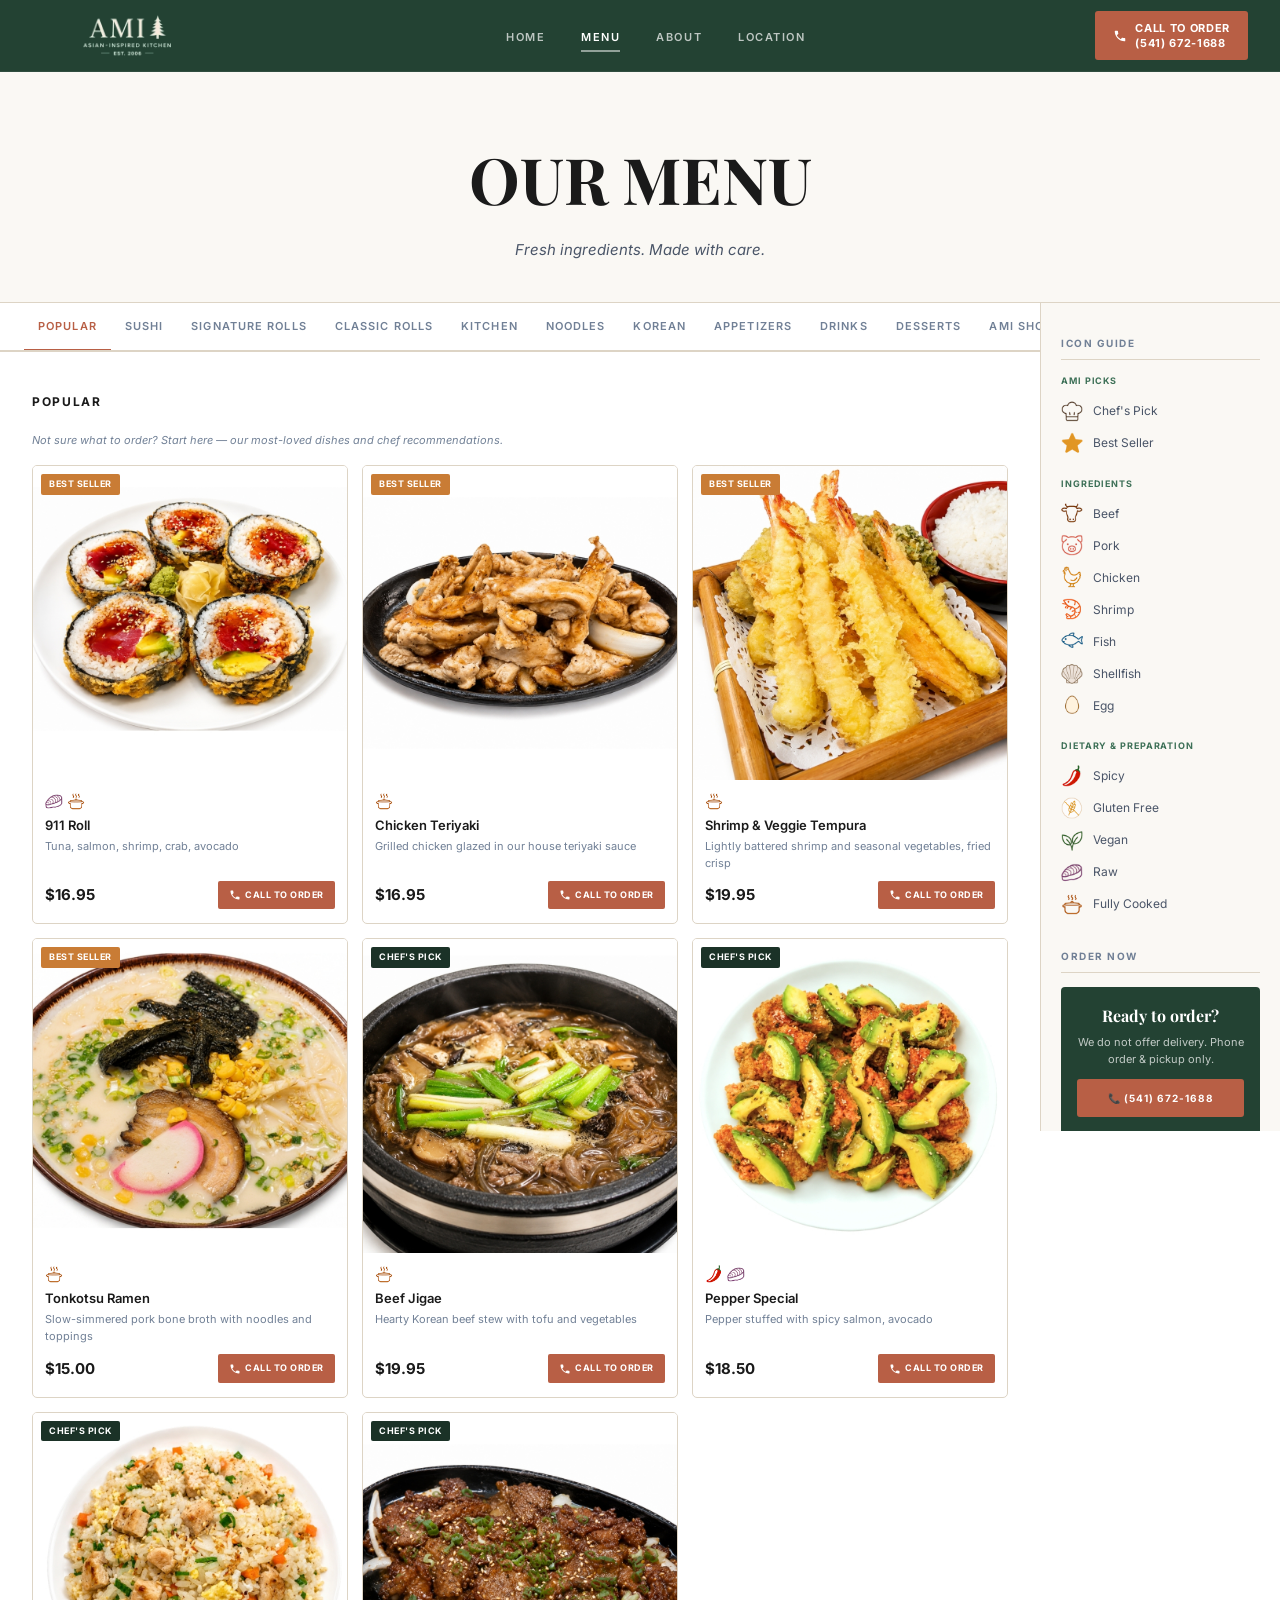
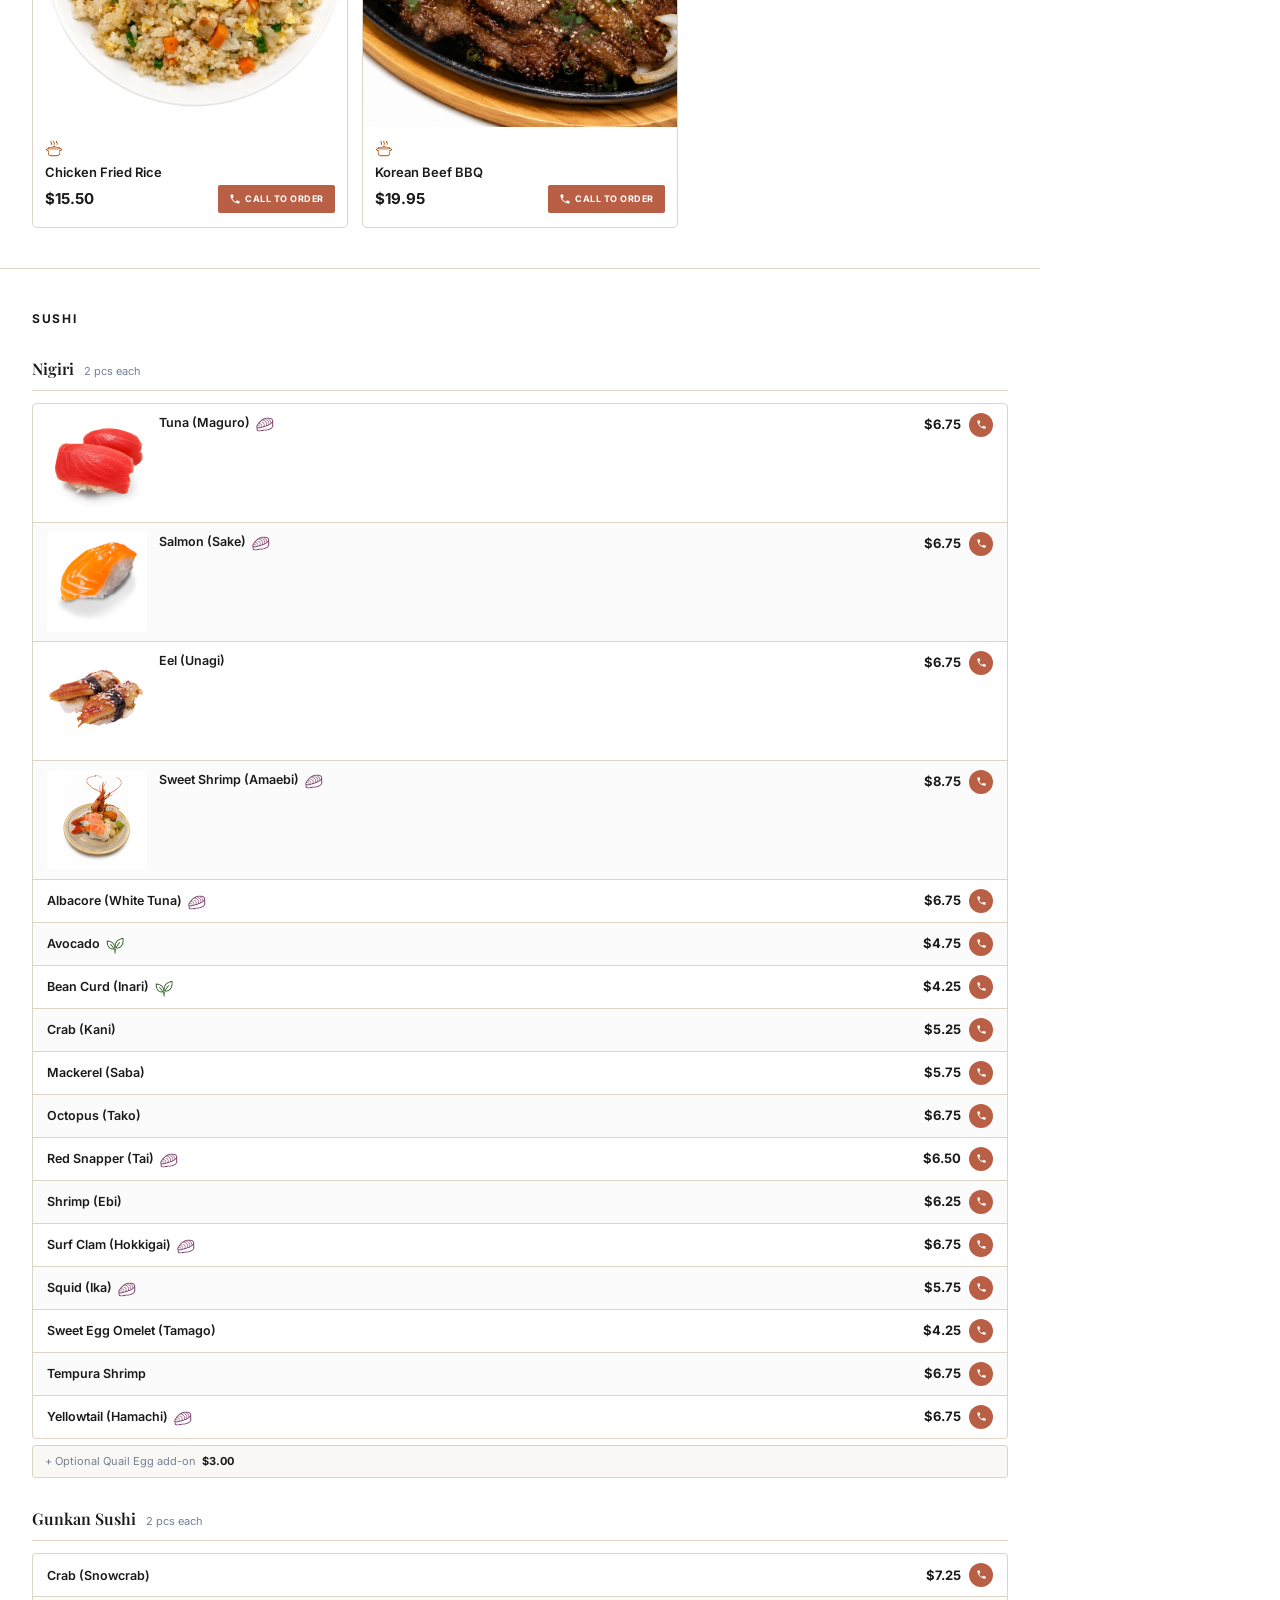
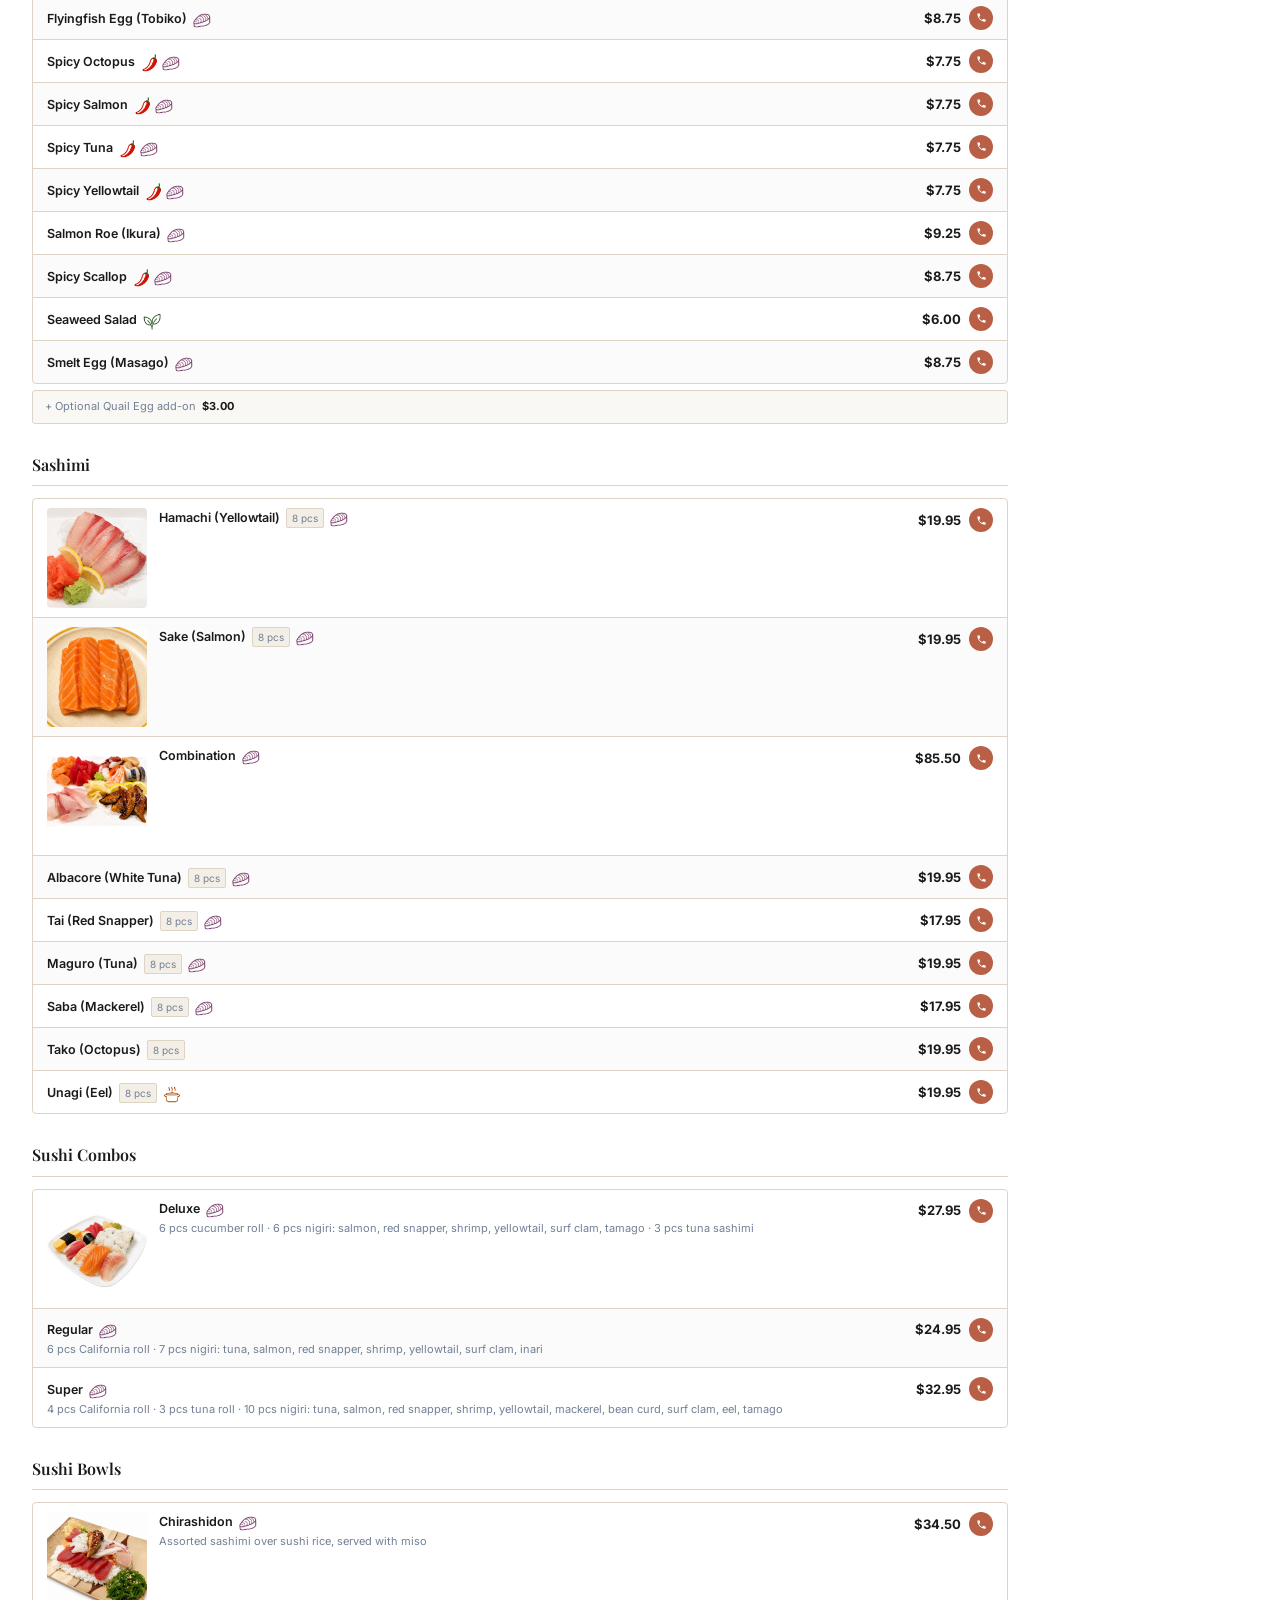
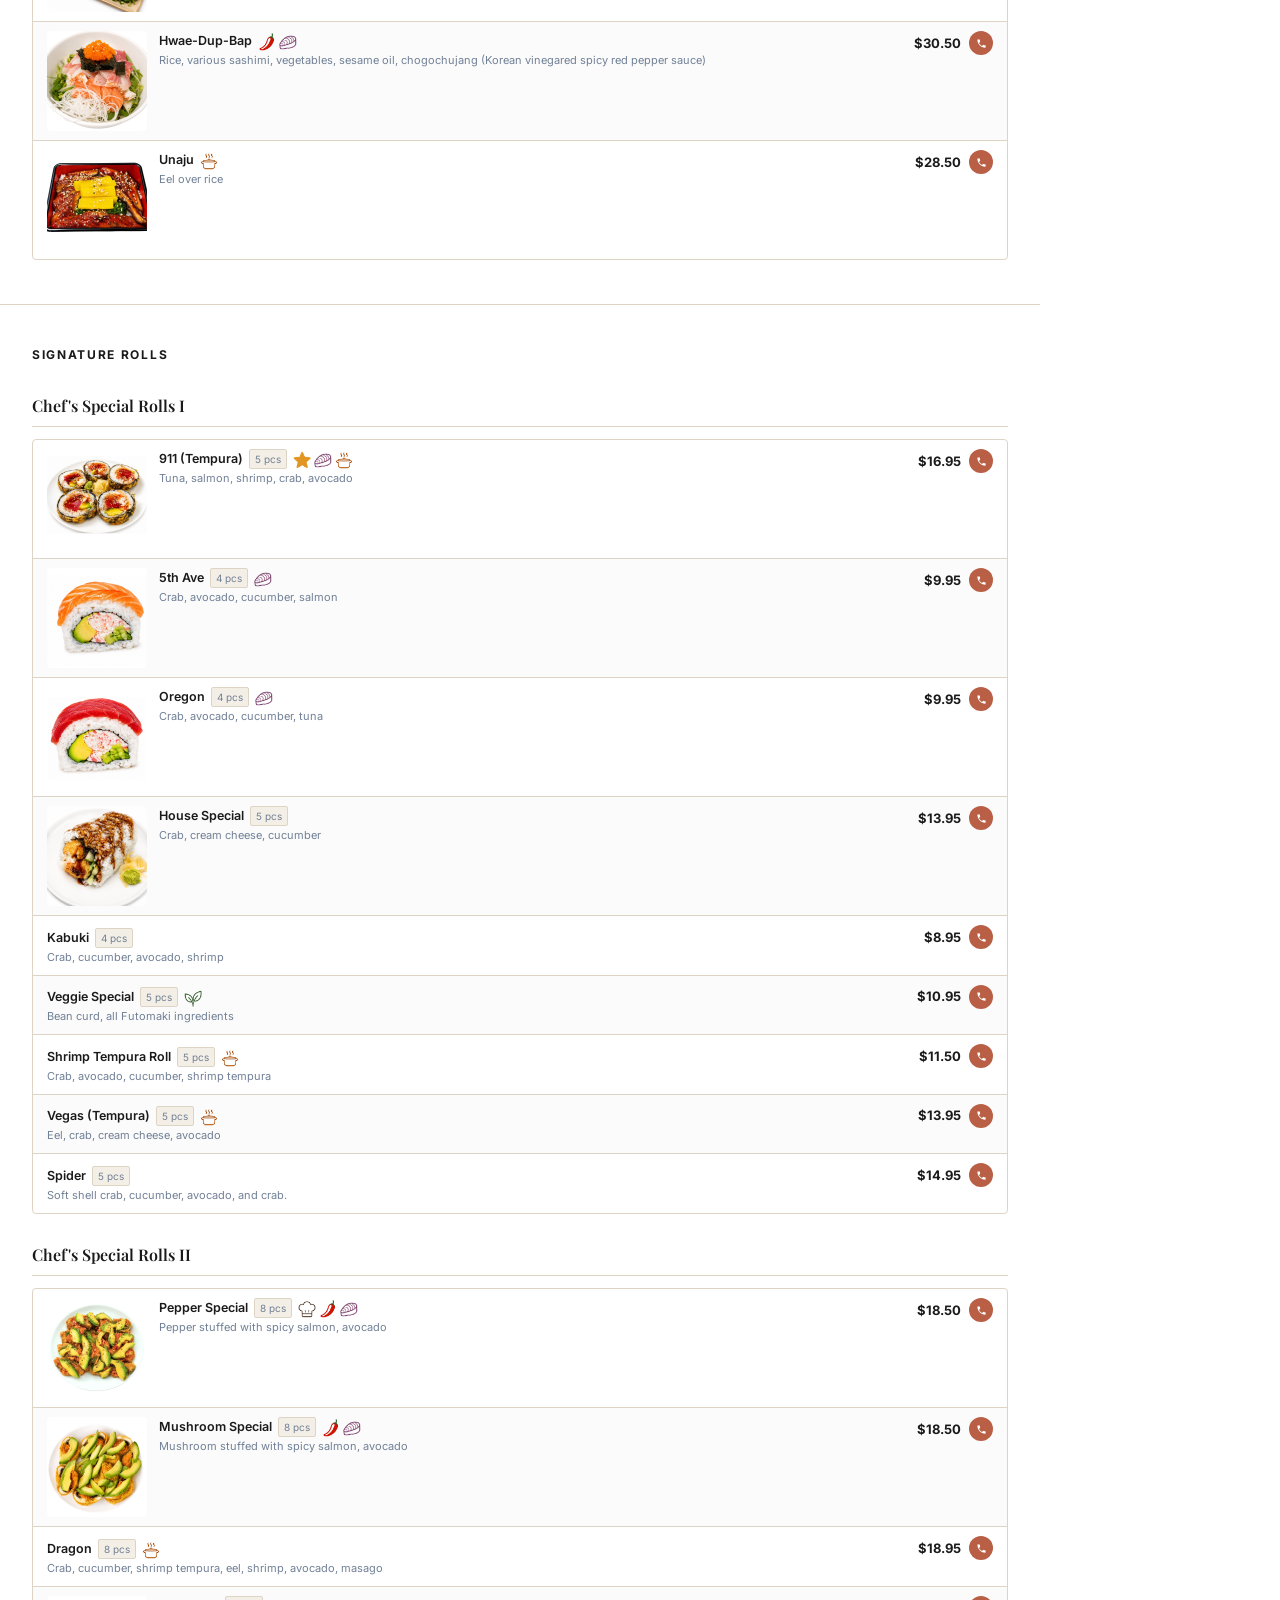
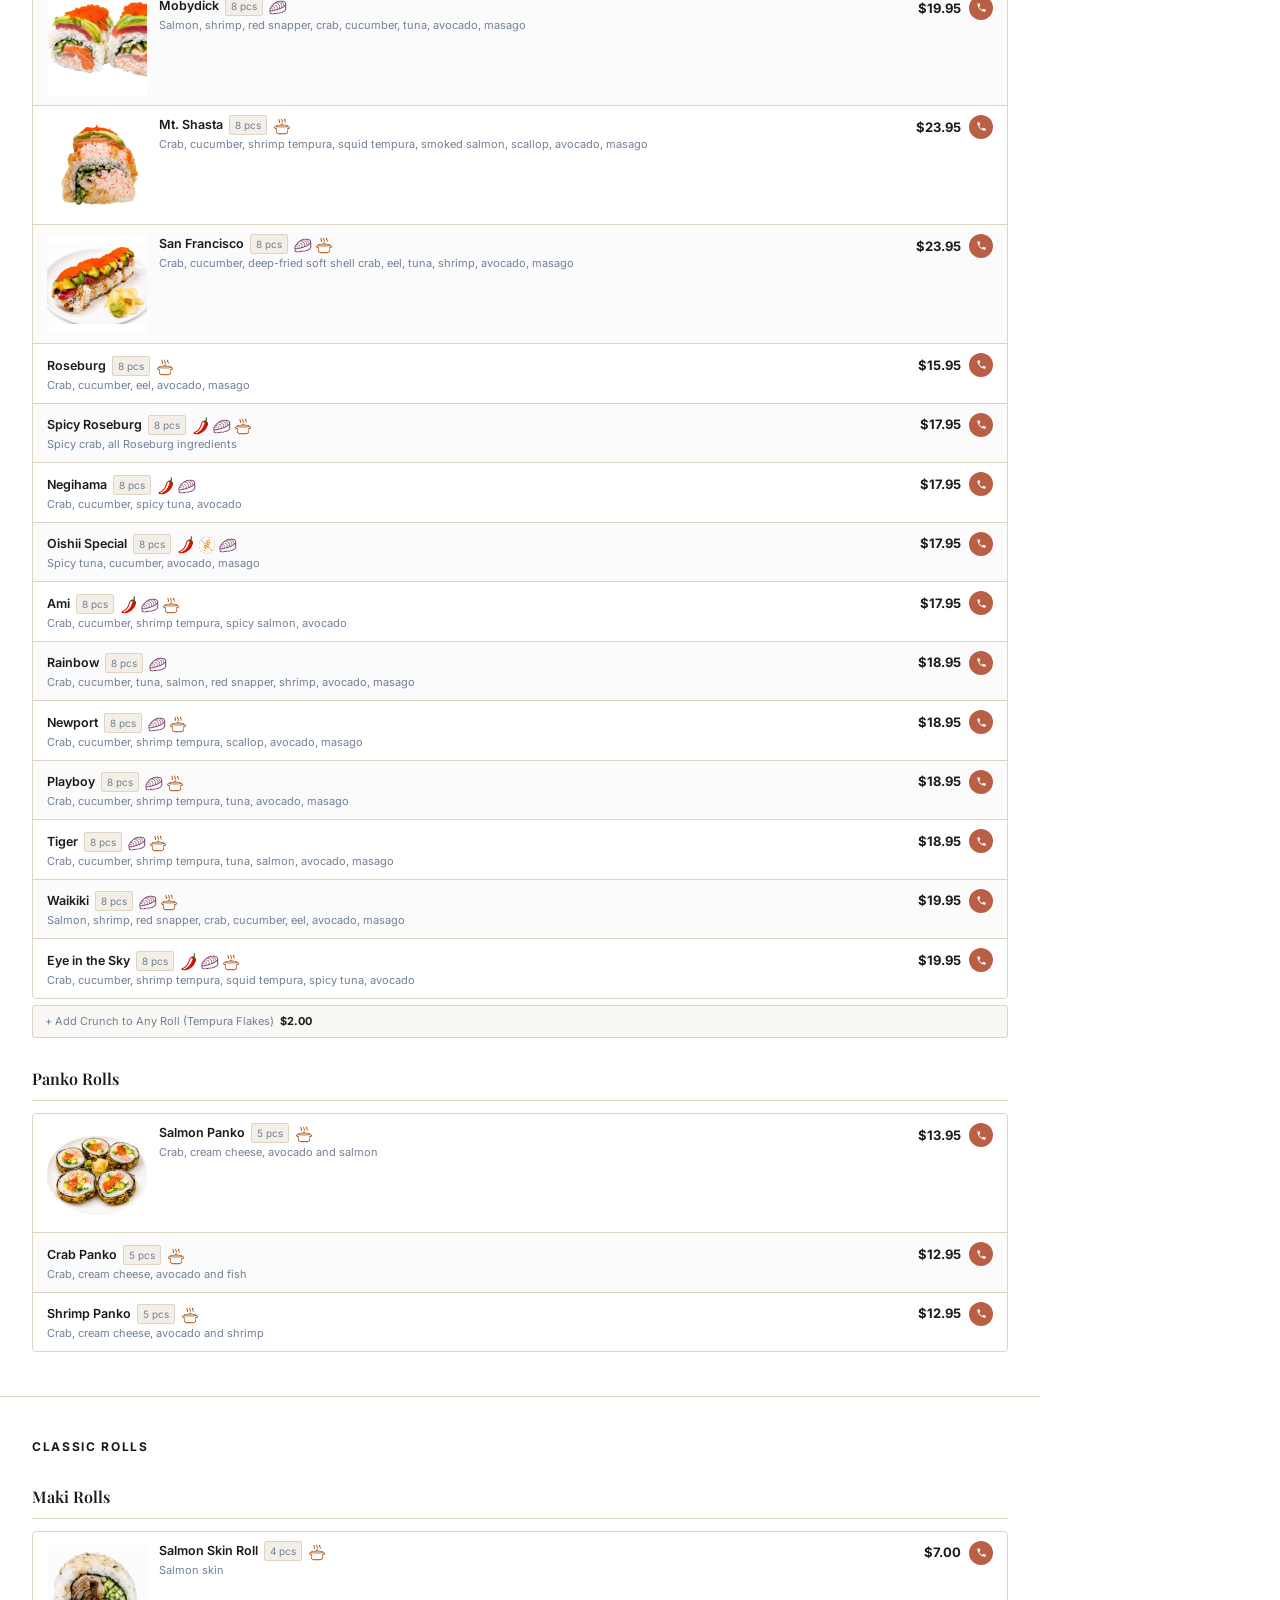
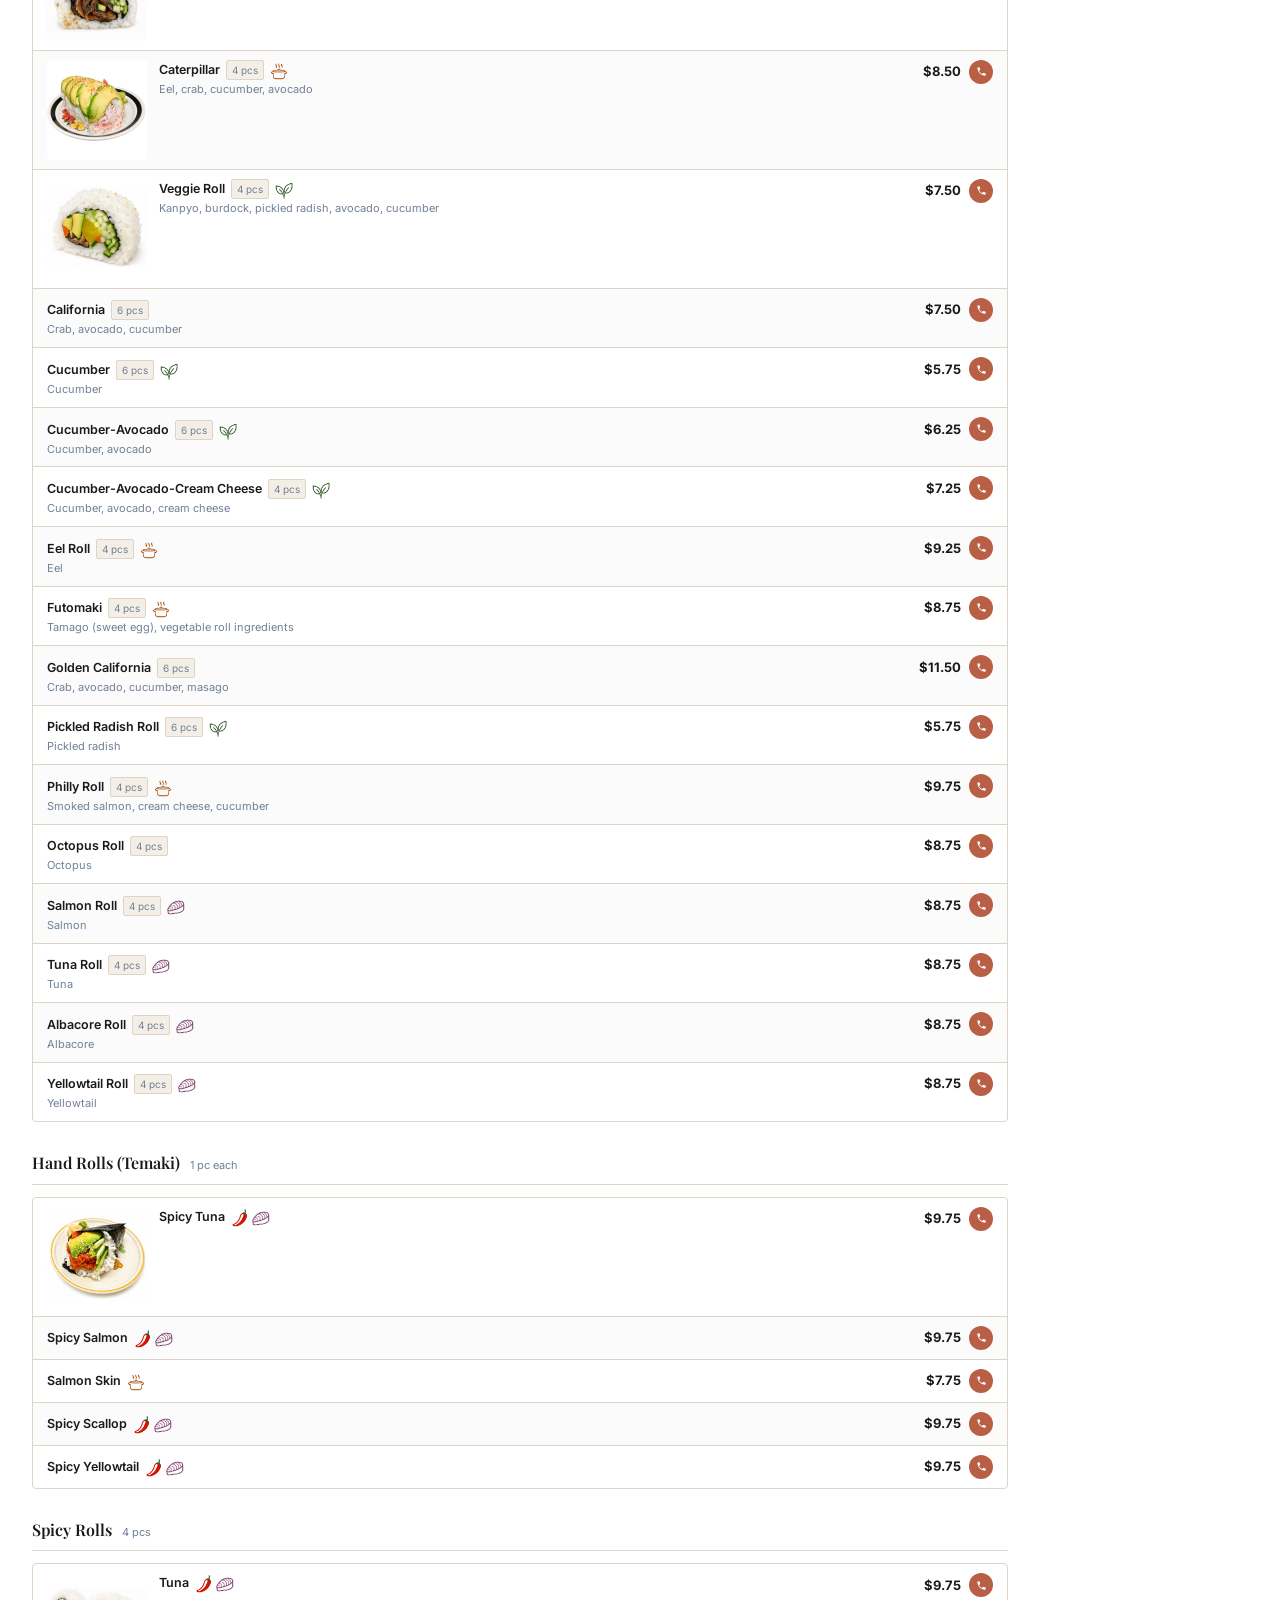
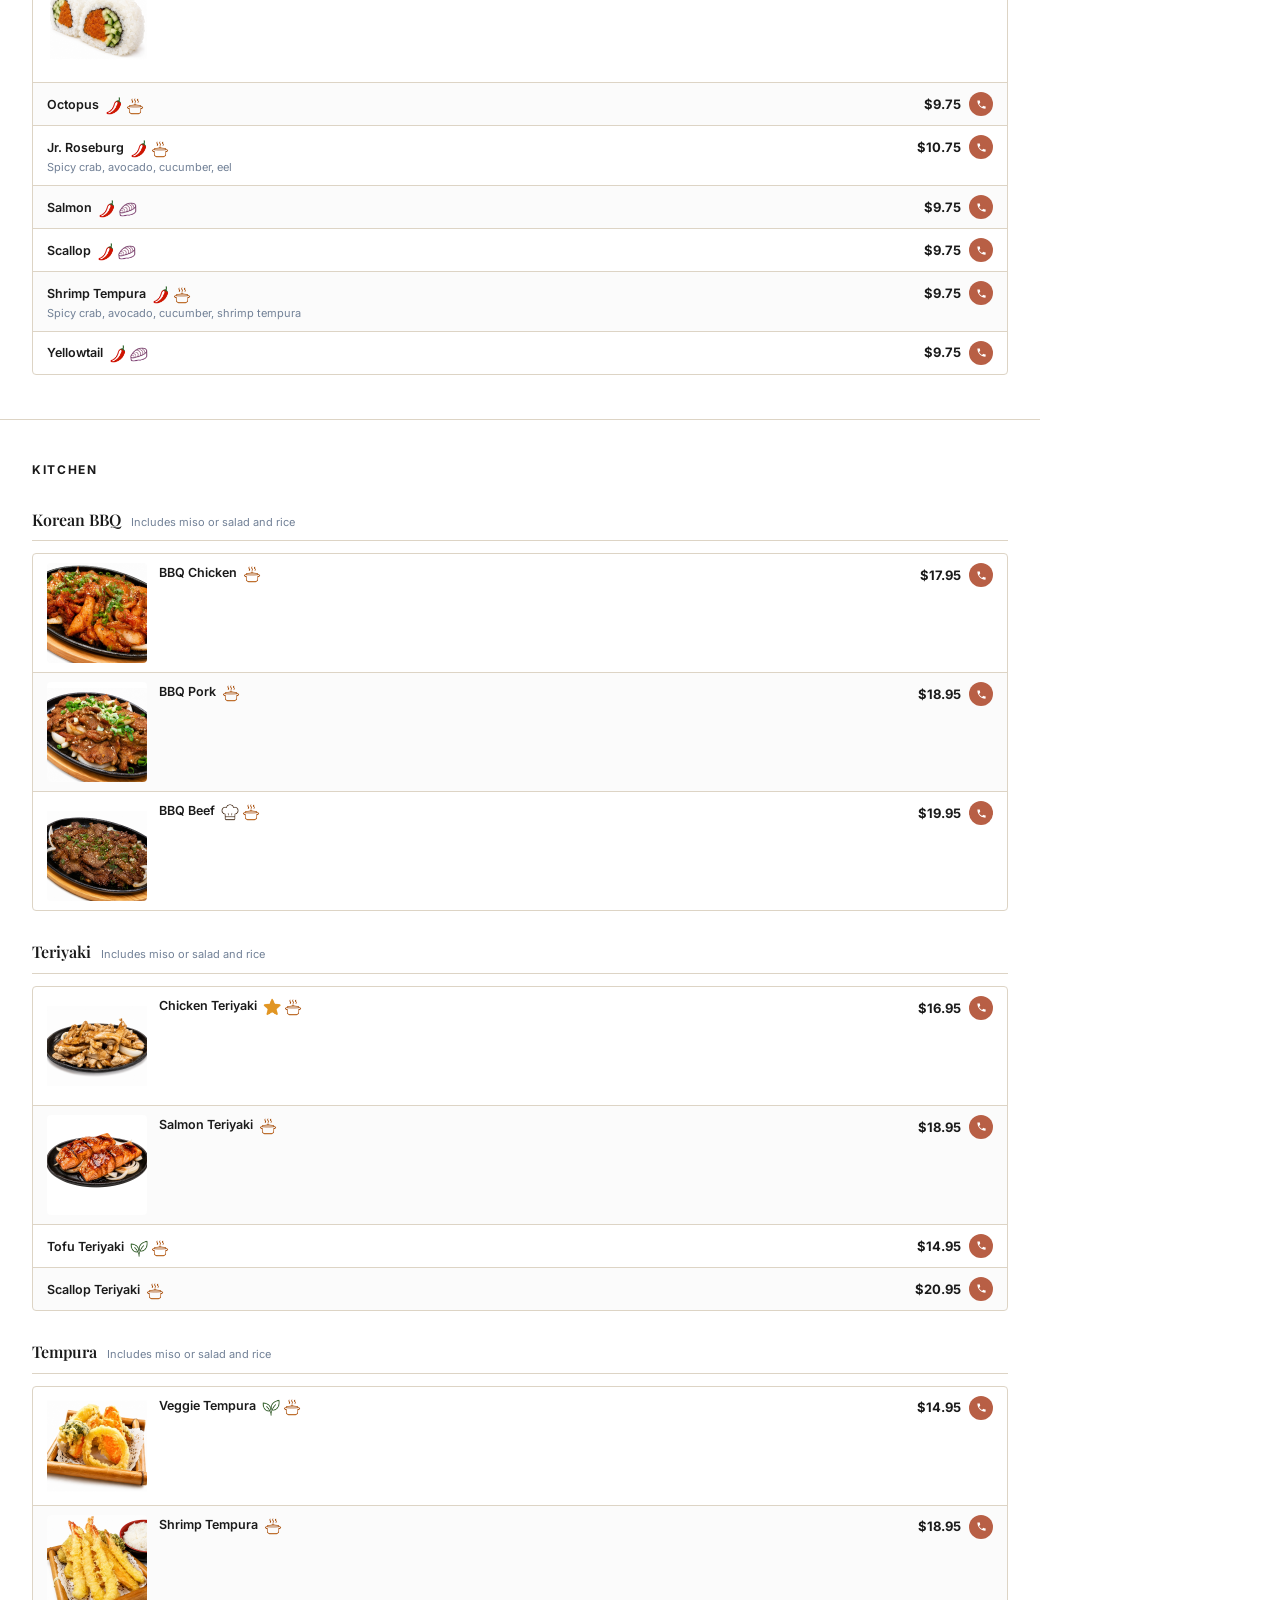
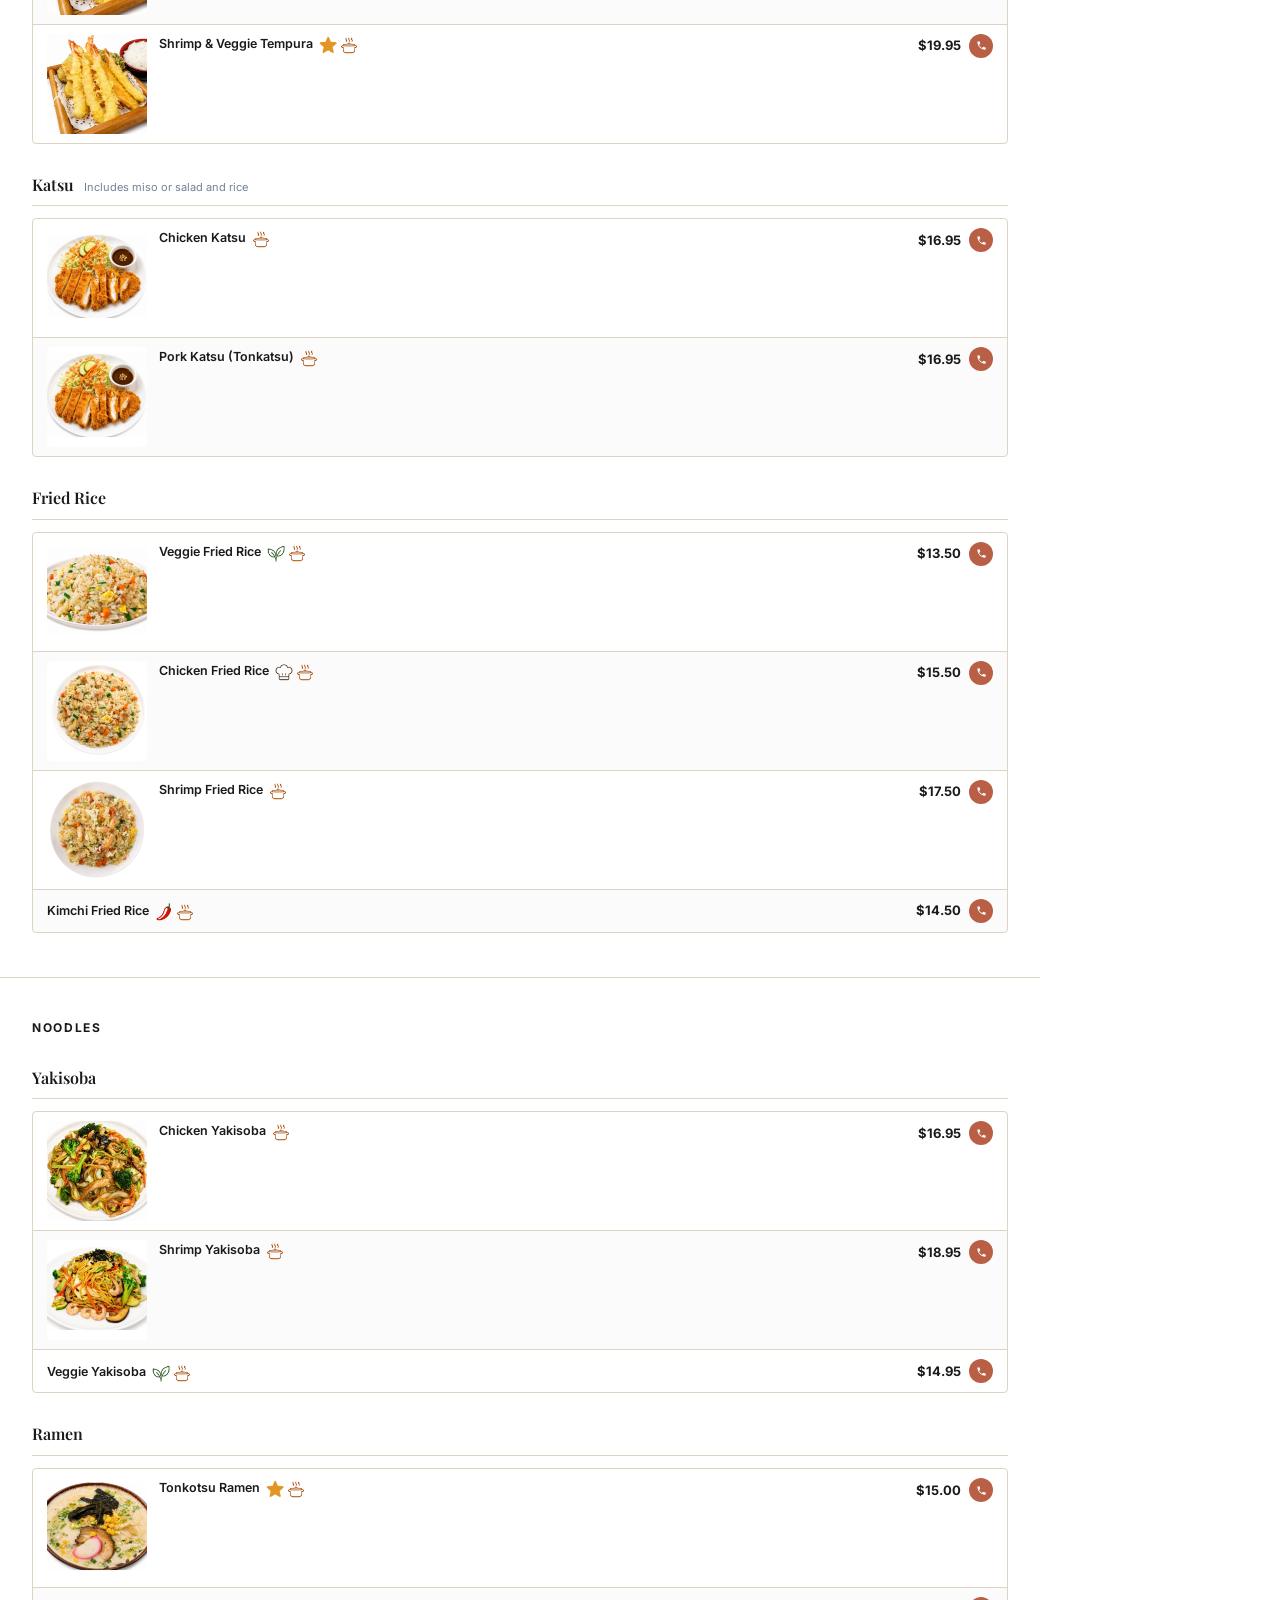
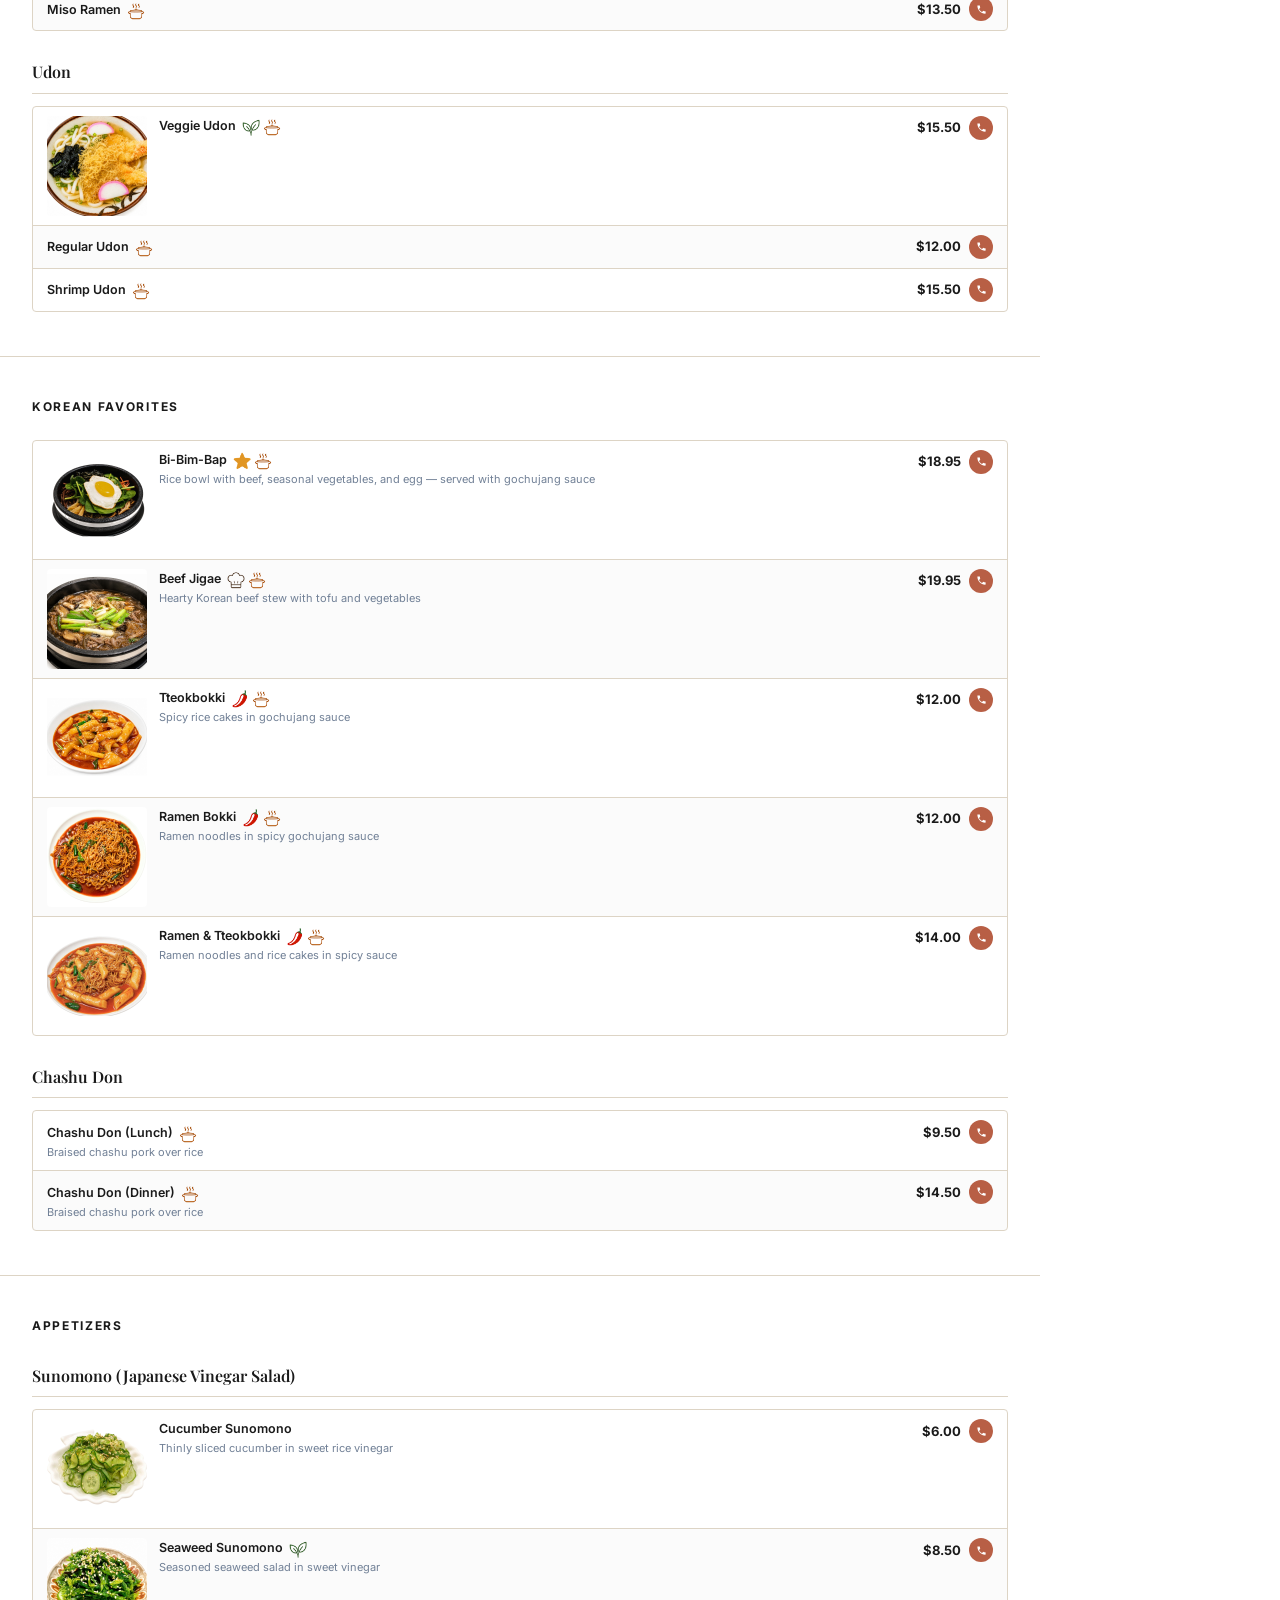
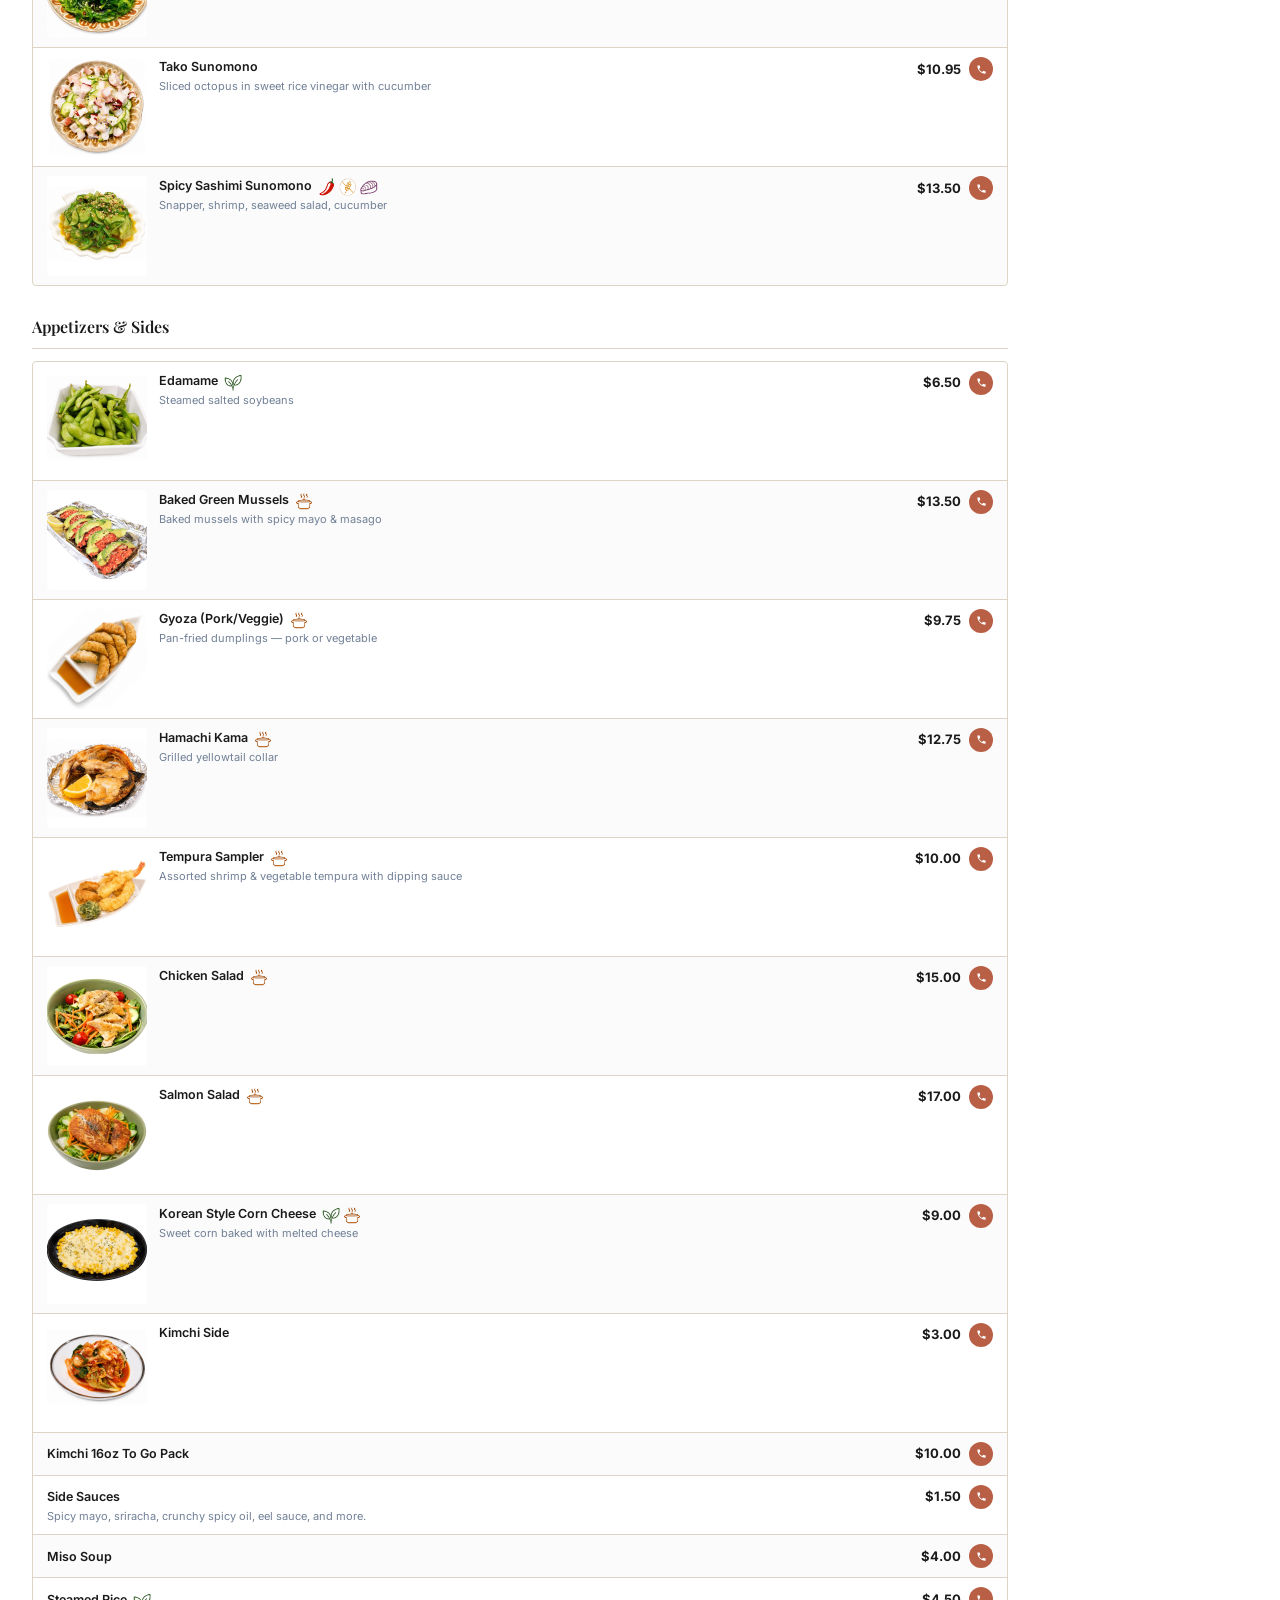
==== commit a5690c50: "Curate Popular section and fix two item details" ====
--- a/menu.html
+++ b/menu.html
@@ -82,29 +82,60 @@
 <div class="menu-items-grid">
 <div class="menu-card">
 <div class="menu-card-img-wrap">
-<img alt="Dragon Roll" loading="lazy" src="images/menu/Sushi/Roll/Dragon roll.jpg"/>
+<img alt="911 Roll" loading="lazy" src="images/menu/Sushi/Roll/911.jpg"/>
+<span class="menu-card-badge badge-best">Best Seller</span>
+</div>
+<div class="menu-card-body">
+<div class="menu-card-dietary"><img alt="Raw" class="dietary-icon" src="images/icons/Raw.png" title="Contains Raw Fish"/><img alt="Cooked" class="dietary-icon" src="images/icons/Cooked.png" title="Fully Cooked"/></div>
+<div class="menu-card-name">911 Roll</div>
+<div class="menu-card-desc">Tuna, salmon, shrimp, crab, avocado</div>
+<div class="menu-card-footer">
+<span class="menu-card-price">$16.95</span>
+<a class="btn-call" href="tel:5416721688"><svg fill="currentColor" height="12" viewbox="0 0 24 24" width="12" xmlns="http://www.w3.org/2000/svg"><path d="M6.6 10.8c1.4 2.8 3.8 5.1 6.6 6.6l2.2-2.2c.3-.3.7-.4 1-.2 1.1.4 2.3.6 3.6.6.6 0 1 .4 1 1V20c0 .6-.4 1-1 1-9.4 0-17-7.6-17-17 0-.6.4-1 1-1h3.5c.6 0 1 .4 1 1 0 1.3.2 2.5.6 3.6.1.3 0 .7-.3 1L6.6 10.8z"></path></svg>CALL TO ORDER</a>
+</div>
+</div>
+</div>
+<div class="menu-card">
+<div class="menu-card-img-wrap">
+<img alt="Chicken Teriyaki" loading="lazy" src="images/menu/Teriyaki/Chicken Teriyaki.jpg"/>
+<span class="menu-card-badge badge-best">Best Seller</span>
 </div>
 <div class="menu-card-body">
 <div class="menu-card-dietary"><img alt="Cooked" class="dietary-icon" src="images/icons/Cooked.png" title="Fully Cooked"/></div>
-<div class="menu-card-name">Dragon Roll</div>
-<div class="menu-card-desc">Crab, cucumber, shrimp tempura, eel, shrimp, avocado, masago</div>
+<div class="menu-card-name">Chicken Teriyaki</div>
+<div class="menu-card-desc">Grilled chicken glazed in our house teriyaki sauce</div>
 <div class="menu-card-footer">
-<span class="menu-card-price">$18.95</span>
+<span class="menu-card-price">$16.95</span>
 <a class="btn-call" href="tel:5416721688"><svg fill="currentColor" height="12" viewbox="0 0 24 24" width="12" xmlns="http://www.w3.org/2000/svg"><path d="M6.6 10.8c1.4 2.8 3.8 5.1 6.6 6.6l2.2-2.2c.3-.3.7-.4 1-.2 1.1.4 2.3.6 3.6.6.6 0 1 .4 1 1V20c0 .6-.4 1-1 1-9.4 0-17-7.6-17-17 0-.6.4-1 1-1h3.5c.6 0 1 .4 1 1 0 1.3.2 2.5.6 3.6.1.3 0 .7-.3 1L6.6 10.8z"></path></svg>CALL TO ORDER</a>
 </div>
 </div>
 </div>
 <div class="menu-card">
 <div class="menu-card-img-wrap">
-<img alt="Bi-Bim-Bap" loading="lazy" src="images/menu/Korean menu/Bibimbap.jpg"/>
+<img alt="Shrimp &amp; Veggie Tempura" loading="lazy" src="images/menu/Tempura/Shrimp Vegetable Tempura.jpg"/>
 <span class="menu-card-badge badge-best">Best Seller</span>
 </div>
 <div class="menu-card-body">
 <div class="menu-card-dietary"><img alt="Cooked" class="dietary-icon" src="images/icons/Cooked.png" title="Fully Cooked"/></div>
-<div class="menu-card-name">Bi-Bim-Bap</div>
-<div class="menu-card-desc">Rice bowl with beef, seasonal vegetables, and egg — served with gochujang sauce</div>
+<div class="menu-card-name">Shrimp &amp; Veggie Tempura</div>
+<div class="menu-card-desc">Lightly battered shrimp and seasonal vegetables, fried crisp</div>
 <div class="menu-card-footer">
-<span class="menu-card-price">$18.95</span>
+<span class="menu-card-price">$19.95</span>
+<a class="btn-call" href="tel:5416721688"><svg fill="currentColor" height="12" viewbox="0 0 24 24" width="12" xmlns="http://www.w3.org/2000/svg"><path d="M6.6 10.8c1.4 2.8 3.8 5.1 6.6 6.6l2.2-2.2c.3-.3.7-.4 1-.2 1.1.4 2.3.6 3.6.6.6 0 1 .4 1 1V20c0 .6-.4 1-1 1-9.4 0-17-7.6-17-17 0-.6.4-1 1-1h3.5c.6 0 1 .4 1 1 0 1.3.2 2.5.6 3.6.1.3 0 .7-.3 1L6.6 10.8z"></path></svg>CALL TO ORDER</a>
+</div>
+</div>
+</div>
+<div class="menu-card">
+<div class="menu-card-img-wrap">
+<img alt="Tonkotsu Ramen" loading="lazy" src="images/menu/Noodles/Ramen/Tonkotu Ramen.jpg"/>
+<span class="menu-card-badge badge-best">Best Seller</span>
+</div>
+<div class="menu-card-body">
+<div class="menu-card-dietary"><img alt="Cooked" class="dietary-icon" src="images/icons/Cooked.png" title="Fully Cooked"/></div>
+<div class="menu-card-name">Tonkotsu Ramen</div>
+<div class="menu-card-desc">Slow-simmered pork bone broth with noodles and toppings</div>
+<div class="menu-card-footer">
+<span class="menu-card-price">$15.00</span>
 <a class="btn-call" href="tel:5416721688"><svg fill="currentColor" height="12" viewbox="0 0 24 24" width="12" xmlns="http://www.w3.org/2000/svg"><path d="M6.6 10.8c1.4 2.8 3.8 5.1 6.6 6.6l2.2-2.2c.3-.3.7-.4 1-.2 1.1.4 2.3.6 3.6.6.6 0 1 .4 1 1V20c0 .6-.4 1-1 1-9.4 0-17-7.6-17-17 0-.6.4-1 1-1h3.5c.6 0 1 .4 1 1 0 1.3.2 2.5.6 3.6.1.3 0 .7-.3 1L6.6 10.8z"></path></svg>CALL TO ORDER</a>
 </div>
 </div>
@@ -126,59 +157,43 @@
 </div>
 <div class="menu-card">
 <div class="menu-card-img-wrap">
-<img alt="Chicken Teriyaki" loading="lazy" src="images/menu/Teriyaki/Chicken Teriyaki.jpg"/>
-<span class="menu-card-badge badge-best">Best Seller</span>
+<img alt="Pepper Special" loading="lazy" src="images/menu/Appetizer/Pepper Special.jpg"/>
+<span class="menu-card-badge badge-chef">Chef's Pick</span>
+</div>
+<div class="menu-card-body">
+<div class="menu-card-dietary"><img alt="Spicy" class="dietary-icon" src="images/icons/Spicy.png" title="Spicy"/><img alt="Raw" class="dietary-icon" src="images/icons/Raw.png" title="Contains Raw Fish"/></div>
+<div class="menu-card-name">Pepper Special</div>
+<div class="menu-card-desc">Pepper stuffed with spicy salmon, avocado</div>
+<div class="menu-card-footer">
+<span class="menu-card-price">$18.50</span>
+<a class="btn-call" href="tel:5416721688"><svg fill="currentColor" height="12" viewbox="0 0 24 24" width="12" xmlns="http://www.w3.org/2000/svg"><path d="M6.6 10.8c1.4 2.8 3.8 5.1 6.6 6.6l2.2-2.2c.3-.3.7-.4 1-.2 1.1.4 2.3.6 3.6.6.6 0 1 .4 1 1V20c0 .6-.4 1-1 1-9.4 0-17-7.6-17-17 0-.6.4-1 1-1h3.5c.6 0 1 .4 1 1 0 1.3.2 2.5.6 3.6.1.3 0 .7-.3 1L6.6 10.8z"></path></svg>CALL TO ORDER</a>
+</div>
+</div>
+</div>
+<div class="menu-card">
+<div class="menu-card-img-wrap">
+<img alt="Chicken Fried Rice" loading="lazy" src="images/menu/Fried Rice &amp; Katsu/Chicken Fried Rice.jpg"/>
+<span class="menu-card-badge badge-chef">Chef's Pick</span>
 </div>
 <div class="menu-card-body">
 <div class="menu-card-dietary"><img alt="Cooked" class="dietary-icon" src="images/icons/Cooked.png" title="Fully Cooked"/></div>
-<div class="menu-card-name">Chicken Teriyaki</div>
-<div class="menu-card-desc">Grilled chicken glazed in our house teriyaki sauce</div>
+<div class="menu-card-name">Chicken Fried Rice</div>
 <div class="menu-card-footer">
-<span class="menu-card-price">$16.95</span>
+<span class="menu-card-price">$15.50</span>
 <a class="btn-call" href="tel:5416721688"><svg fill="currentColor" height="12" viewbox="0 0 24 24" width="12" xmlns="http://www.w3.org/2000/svg"><path d="M6.6 10.8c1.4 2.8 3.8 5.1 6.6 6.6l2.2-2.2c.3-.3.7-.4 1-.2 1.1.4 2.3.6 3.6.6.6 0 1 .4 1 1V20c0 .6-.4 1-1 1-9.4 0-17-7.6-17-17 0-.6.4-1 1-1h3.5c.6 0 1 .4 1 1 0 1.3.2 2.5.6 3.6.1.3 0 .7-.3 1L6.6 10.8z"></path></svg>CALL TO ORDER</a>
 </div>
 </div>
 </div>
 <div class="menu-card">
 <div class="menu-card-img-wrap">
-<img alt="Shrimp &amp; Veggie Tempura" loading="lazy" src="images/menu/Tempura/Shrimp Vegetable Tempura.jpg"/>
-<span class="menu-card-badge badge-best">Best Seller</span>
+<img alt="Korean Beef BBQ" loading="lazy" src="images/menu/BBQ/Korean BBQ-Beef.jpg"/>
+<span class="menu-card-badge badge-chef">Chef's Pick</span>
 </div>
 <div class="menu-card-body">
 <div class="menu-card-dietary"><img alt="Cooked" class="dietary-icon" src="images/icons/Cooked.png" title="Fully Cooked"/></div>
-<div class="menu-card-name">Shrimp &amp; Veggie Tempura</div>
-<div class="menu-card-desc">Lightly battered shrimp and seasonal vegetables, fried crisp</div>
+<div class="menu-card-name">Korean Beef BBQ</div>
 <div class="menu-card-footer">
 <span class="menu-card-price">$19.95</span>
-<a class="btn-call" href="tel:5416721688"><svg fill="currentColor" height="12" viewbox="0 0 24 24" width="12" xmlns="http://www.w3.org/2000/svg"><path d="M6.6 10.8c1.4 2.8 3.8 5.1 6.6 6.6l2.2-2.2c.3-.3.7-.4 1-.2 1.1.4 2.3.6 3.6.6.6 0 1 .4 1 1V20c0 .6-.4 1-1 1-9.4 0-17-7.6-17-17 0-.6.4-1 1-1h3.5c.6 0 1 .4 1 1 0 1.3.2 2.5.6 3.6.1.3 0 .7-.3 1L6.6 10.8z"></path></svg>CALL TO ORDER</a>
-</div>
-</div>
-</div>
-<div class="menu-card">
-<div class="menu-card-img-wrap">
-<img alt="Miso Ramen" loading="lazy" src="images/menu/Noodles/Ramen/Miso Ramen.jpg"/>
-</div>
-<div class="menu-card-body">
-<div class="menu-card-dietary"><img alt="Cooked" class="dietary-icon" src="images/icons/Cooked.png" title="Fully Cooked"/></div>
-<div class="menu-card-name">Miso Ramen</div>
-<div class="menu-card-desc">Rich miso broth with noodles and traditional ramen toppings</div>
-<div class="menu-card-footer">
-<span class="menu-card-price">$13.50</span>
-<a class="btn-call" href="tel:5416721688"><svg fill="currentColor" height="12" viewbox="0 0 24 24" width="12" xmlns="http://www.w3.org/2000/svg"><path d="M6.6 10.8c1.4 2.8 3.8 5.1 6.6 6.6l2.2-2.2c.3-.3.7-.4 1-.2 1.1.4 2.3.6 3.6.6.6 0 1 .4 1 1V20c0 .6-.4 1-1 1-9.4 0-17-7.6-17-17 0-.6.4-1 1-1h3.5c.6 0 1 .4 1 1 0 1.3.2 2.5.6 3.6.1.3 0 .7-.3 1L6.6 10.8z"></path></svg>CALL TO ORDER</a>
-</div>
-</div>
-</div>
-<div class="menu-card">
-<div class="menu-card-img-wrap">
-<img alt="Tonkotsu Ramen" loading="lazy" src="images/menu/Noodles/Ramen/Tonkotu Ramen.jpg"/>
-<span class="menu-card-badge badge-best">Best Seller</span>
-</div>
-<div class="menu-card-body">
-<div class="menu-card-dietary"><img alt="Cooked" class="dietary-icon" src="images/icons/Cooked.png" title="Fully Cooked"/></div>
-<div class="menu-card-name">Tonkotsu Ramen</div>
-<div class="menu-card-desc">Slow-simmered pork bone broth with noodles and toppings</div>
-<div class="menu-card-footer">
-<span class="menu-card-price">$15.00</span>
 <a class="btn-call" href="tel:5416721688"><svg fill="currentColor" height="12" viewbox="0 0 24 24" width="12" xmlns="http://www.w3.org/2000/svg"><path d="M6.6 10.8c1.4 2.8 3.8 5.1 6.6 6.6l2.2-2.2c.3-.3.7-.4 1-.2 1.1.4 2.3.6 3.6.6.6 0 1 .4 1 1V20c0 .6-.4 1-1 1-9.4 0-17-7.6-17-17 0-.6.4-1 1-1h3.5c.6 0 1 .4 1 1 0 1.3.2 2.5.6 3.6.1.3 0 .7-.3 1L6.6 10.8z"></path></svg>CALL TO ORDER</a>
 </div>
 </div>
@@ -442,6 +457,7 @@
 <div class="menu-list-item">
 <div class="menu-list-left">
 <div class="menu-list-name">Spider <span class="menu-list-meta">5 pcs</span></div>
+<div class="menu-list-desc">Soft shell crab, cucumber, avocado, and crab.</div>
 </div>
 <div class="menu-list-right"><div class="menu-list-price">$14.95</div><a aria-label="Call to order Spider 5 pcs" class="menu-list-call" href="tel:5416721688"><svg fill="currentColor" height="11" viewbox="0 0 24 24" width="11" xmlns="http://www.w3.org/2000/svg"><path d="M6.6 10.8c1.4 2.8 3.8 5.1 6.6 6.6l2.2-2.2c.3-.3.7-.4 1-.2 1.1.4 2.3.6 3.6.6.6 0 1 .4 1 1V20c0 .6-.4 1-1 1-9.4 0-17-7.6-17-17 0-.6.4-1 1-1h3.5c.6 0 1 .4 1 1 0 1.3.2 2.5.6 3.6.1.3 0 .7-.3 1L6.6 10.8z"></path></svg></a></div>
 </div>
@@ -786,14 +802,14 @@
 <div class="menu-section-header"><div class="menu-section-title">Noodles</div></div>
 <h3 class="menu-subsection-title">Yakisoba</h3>
 <div class="menu-list">
+<div class="menu-list-item menu-list-item-photo"><img alt="Chicken Yakisoba" class="menu-list-thumb" loading="lazy" src="images/menu/Noodles/Yakisoba/Chicken Yakisoba.jpg"/><div class="menu-list-left"><div class="menu-list-name">Chicken Yakisoba<div class="menu-list-dietary"><img alt="Cooked" class="dietary-icon" src="images/icons/Cooked.png" title="Fully Cooked"/></div></div></div><div class="menu-list-right"><div class="menu-list-price">$16.95</div><a aria-label="Call to order Chicken Yakisoba" class="menu-list-call" href="tel:5416721688"><svg fill="currentColor" height="11" viewbox="0 0 24 24" width="11" xmlns="http://www.w3.org/2000/svg"><path d="M6.6 10.8c1.4 2.8 3.8 5.1 6.6 6.6l2.2-2.2c.3-.3.7-.4 1-.2 1.1.4 2.3.6 3.6.6.6 0 1 .4 1 1V20c0 .6-.4 1-1 1-9.4 0-17-7.6-17-17 0-.6.4-1 1-1h3.5c.6 0 1 .4 1 1 0 1.3.2 2.5.6 3.6.1.3 0 .7-.3 1L6.6 10.8z"></path></svg></a></div></div>
+<div class="menu-list-item menu-list-item-photo"><img alt="Shrimp Yakisoba" class="menu-list-thumb" loading="lazy" src="images/menu/Noodles/Yakisoba/Shrimp Yakisoba.jpg"/><div class="menu-list-left"><div class="menu-list-name">Shrimp Yakisoba<div class="menu-list-dietary"><img alt="Cooked" class="dietary-icon" src="images/icons/Cooked.png" title="Fully Cooked"/></div></div></div><div class="menu-list-right"><div class="menu-list-price">$18.95</div><a aria-label="Call to order Shrimp Yakisoba" class="menu-list-call" href="tel:5416721688"><svg fill="currentColor" height="11" viewbox="0 0 24 24" width="11" xmlns="http://www.w3.org/2000/svg"><path d="M6.6 10.8c1.4 2.8 3.8 5.1 6.6 6.6l2.2-2.2c.3-.3.7-.4 1-.2 1.1.4 2.3.6 3.6.6.6 0 1 .4 1 1V20c0 .6-.4 1-1 1-9.4 0-17-7.6-17-17 0-.6.4-1 1-1h3.5c.6 0 1 .4 1 1 0 1.3.2 2.5.6 3.6.1.3 0 .7-.3 1L6.6 10.8z"></path></svg></a></div></div>
 <div class="menu-list-item">
 <div class="menu-list-left">
 <div class="menu-list-name">Veggie Yakisoba<div class="menu-list-dietary"><img alt="Veg/Vegan" class="dietary-icon" src="images/icons/Vegan.png" title="Vegetarian / Vegan"/><img alt="Cooked" class="dietary-icon" src="images/icons/Cooked.png" title="Fully Cooked"/></div></div>
 </div>
 <div class="menu-list-right"><div class="menu-list-price">$14.95</div><a aria-label="Call to order Veggie Yakisoba" class="menu-list-call" href="tel:5416721688"><svg fill="currentColor" height="11" viewbox="0 0 24 24" width="11" xmlns="http://www.w3.org/2000/svg"><path d="M6.6 10.8c1.4 2.8 3.8 5.1 6.6 6.6l2.2-2.2c.3-.3.7-.4 1-.2 1.1.4 2.3.6 3.6.6.6 0 1 .4 1 1V20c0 .6-.4 1-1 1-9.4 0-17-7.6-17-17 0-.6.4-1 1-1h3.5c.6 0 1 .4 1 1 0 1.3.2 2.5.6 3.6.1.3 0 .7-.3 1L6.6 10.8z"></path></svg></a></div>
-</div>
-<div class="menu-list-item menu-list-item-photo"><img alt="Chicken Yakisoba" class="menu-list-thumb" loading="lazy" src="images/menu/Noodles/Yakisoba/Chicken Yakisoba.jpg"/><div class="menu-list-left"><div class="menu-list-name">Chicken Yakisoba<div class="menu-list-dietary"><img alt="Cooked" class="dietary-icon" src="images/icons/Cooked.png" title="Fully Cooked"/></div></div></div><div class="menu-list-right"><div class="menu-list-price">$16.95</div><a aria-label="Call to order Chicken Yakisoba" class="menu-list-call" href="tel:5416721688"><svg fill="currentColor" height="11" viewbox="0 0 24 24" width="11" xmlns="http://www.w3.org/2000/svg"><path d="M6.6 10.8c1.4 2.8 3.8 5.1 6.6 6.6l2.2-2.2c.3-.3.7-.4 1-.2 1.1.4 2.3.6 3.6.6.6 0 1 .4 1 1V20c0 .6-.4 1-1 1-9.4 0-17-7.6-17-17 0-.6.4-1 1-1h3.5c.6 0 1 .4 1 1 0 1.3.2 2.5.6 3.6.1.3 0 .7-.3 1L6.6 10.8z"></path></svg></a></div></div>
-<div class="menu-list-item menu-list-item-photo"><img alt="Shrimp Yakisoba" class="menu-list-thumb" loading="lazy" src="images/menu/Noodles/Yakisoba/Shrimp Yakisoba.jpg"/><div class="menu-list-left"><div class="menu-list-name">Shrimp Yakisoba<div class="menu-list-dietary"><img alt="Cooked" class="dietary-icon" src="images/icons/Cooked.png" title="Fully Cooked"/></div></div></div><div class="menu-list-right"><div class="menu-list-price">$18.95</div><a aria-label="Call to order Shrimp Yakisoba" class="menu-list-call" href="tel:5416721688"><svg fill="currentColor" height="11" viewbox="0 0 24 24" width="11" xmlns="http://www.w3.org/2000/svg"><path d="M6.6 10.8c1.4 2.8 3.8 5.1 6.6 6.6l2.2-2.2c.3-.3.7-.4 1-.2 1.1.4 2.3.6 3.6.6.6 0 1 .4 1 1V20c0 .6-.4 1-1 1-9.4 0-17-7.6-17-17 0-.6.4-1 1-1h3.5c.6 0 1 .4 1 1 0 1.3.2 2.5.6 3.6.1.3 0 .7-.3 1L6.6 10.8z"></path></svg></a></div></div></div>
+</div></div>
 <h3 class="menu-subsection-title">Ramen</h3>
 <div class="menu-list">
 <div class="menu-list-item menu-list-item-photo"><img alt="Tonkotsu Ramen" class="menu-list-thumb" loading="lazy" src="images/menu/Noodles/Ramen/Tonkotu Ramen.jpg"/><div class="menu-list-left"><div class="menu-list-name">Tonkotsu Ramen<div class="menu-list-dietary"><img alt="Best Seller" class="dietary-icon" src="images/icons/best.png" title="Best Seller"/><img alt="Cooked" class="dietary-icon" src="images/icons/Cooked.png" title="Fully Cooked"/></div></div></div><div class="menu-list-right"><div class="menu-list-price">$15.00</div><a aria-label="Call to order Tonkotsu Ramen" class="menu-list-call" href="tel:5416721688"><svg fill="currentColor" height="11" viewbox="0 0 24 24" width="11" xmlns="http://www.w3.org/2000/svg"><path d="M6.6 10.8c1.4 2.8 3.8 5.1 6.6 6.6l2.2-2.2c.3-.3.7-.4 1-.2 1.1.4 2.3.6 3.6.6.6 0 1 .4 1 1V20c0 .6-.4 1-1 1-9.4 0-17-7.6-17-17 0-.6.4-1 1-1h3.5c.6 0 1 .4 1 1 0 1.3.2 2.5.6 3.6.1.3 0 .7-.3 1L6.6 10.8z"></path></svg></a></div></div>
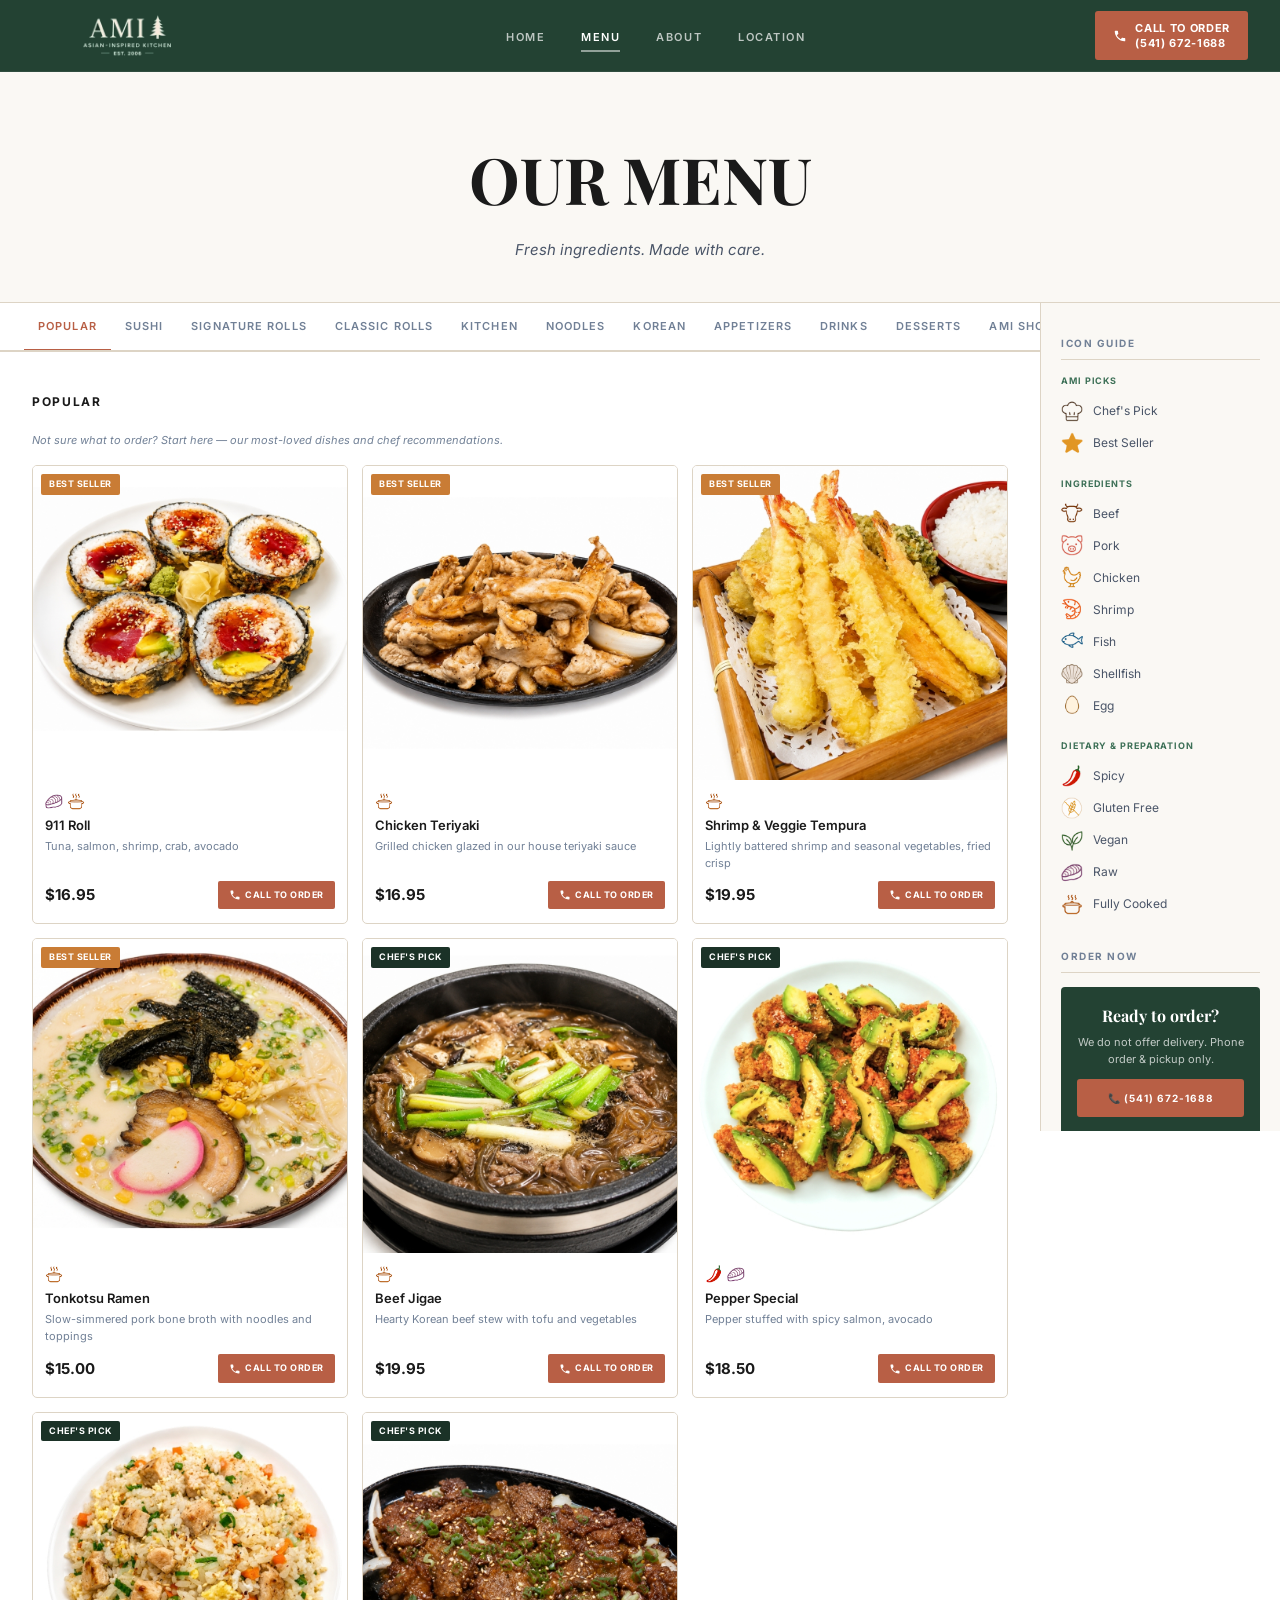
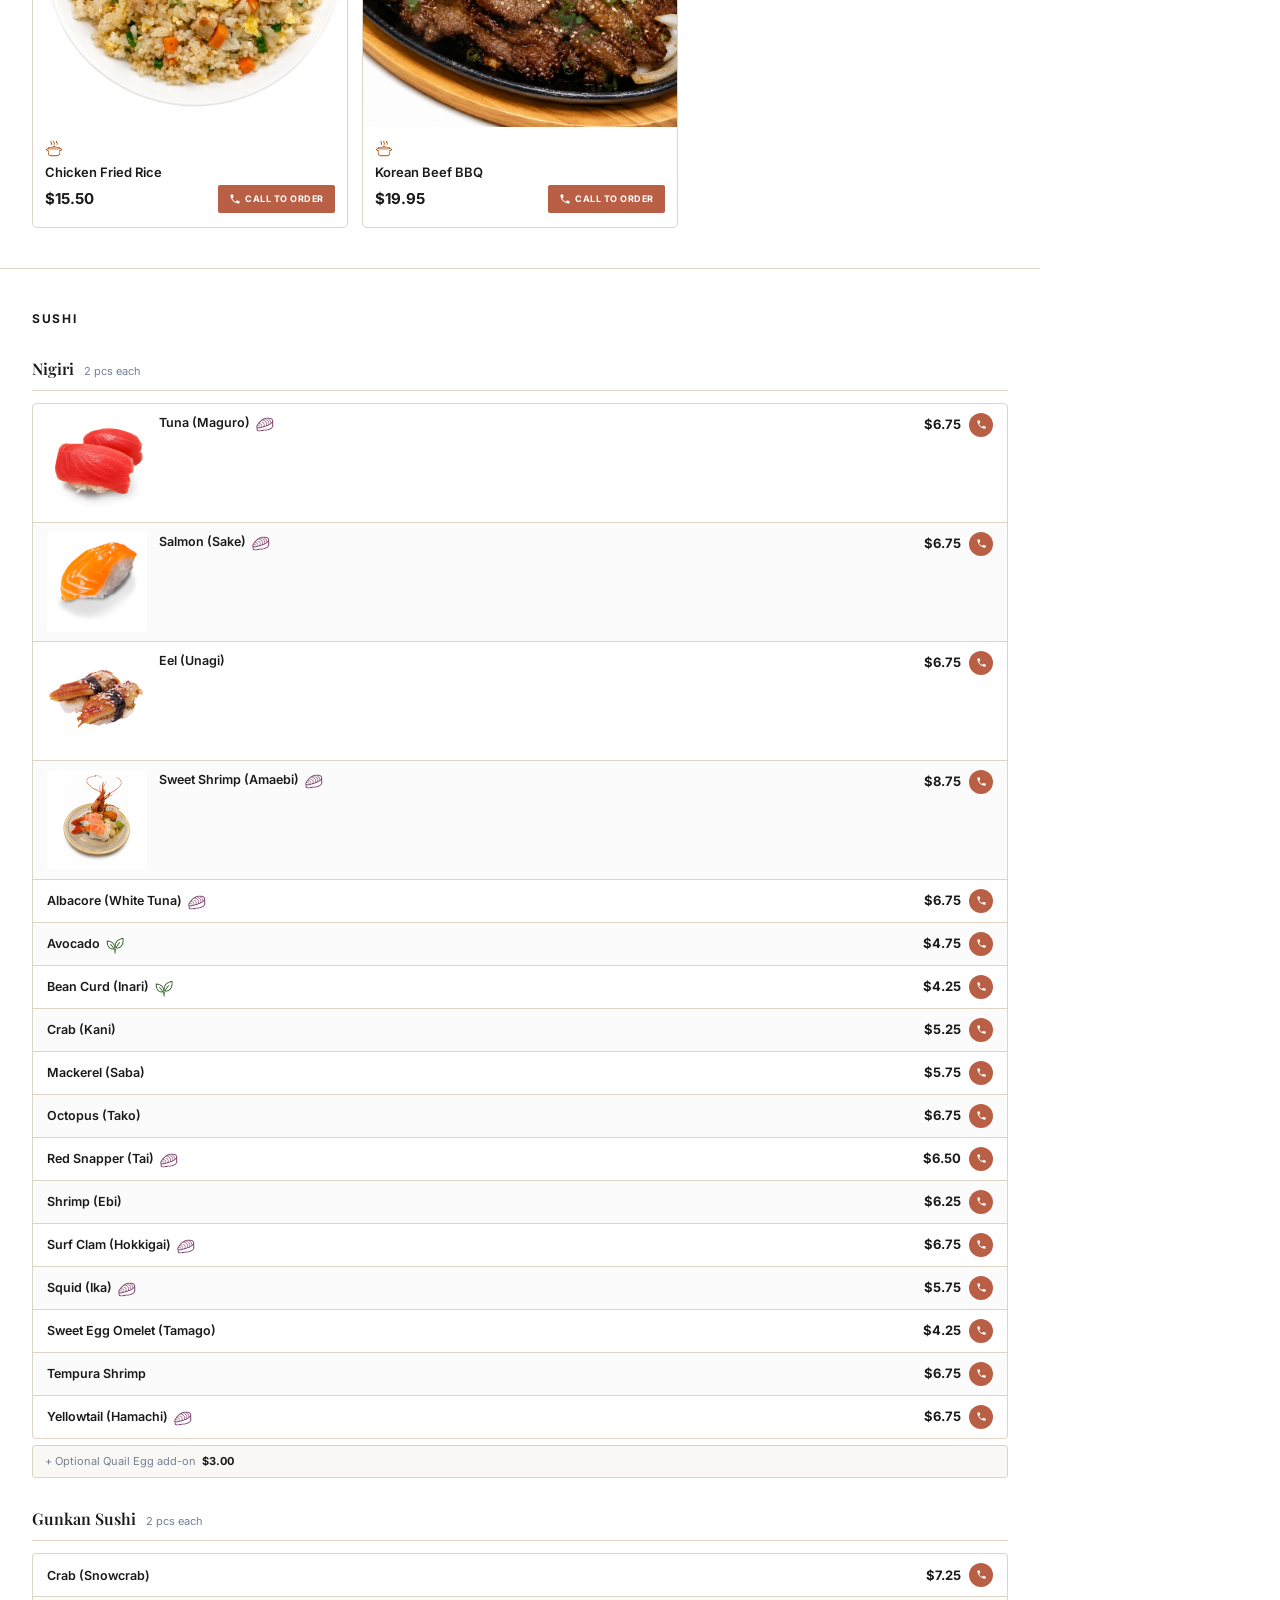
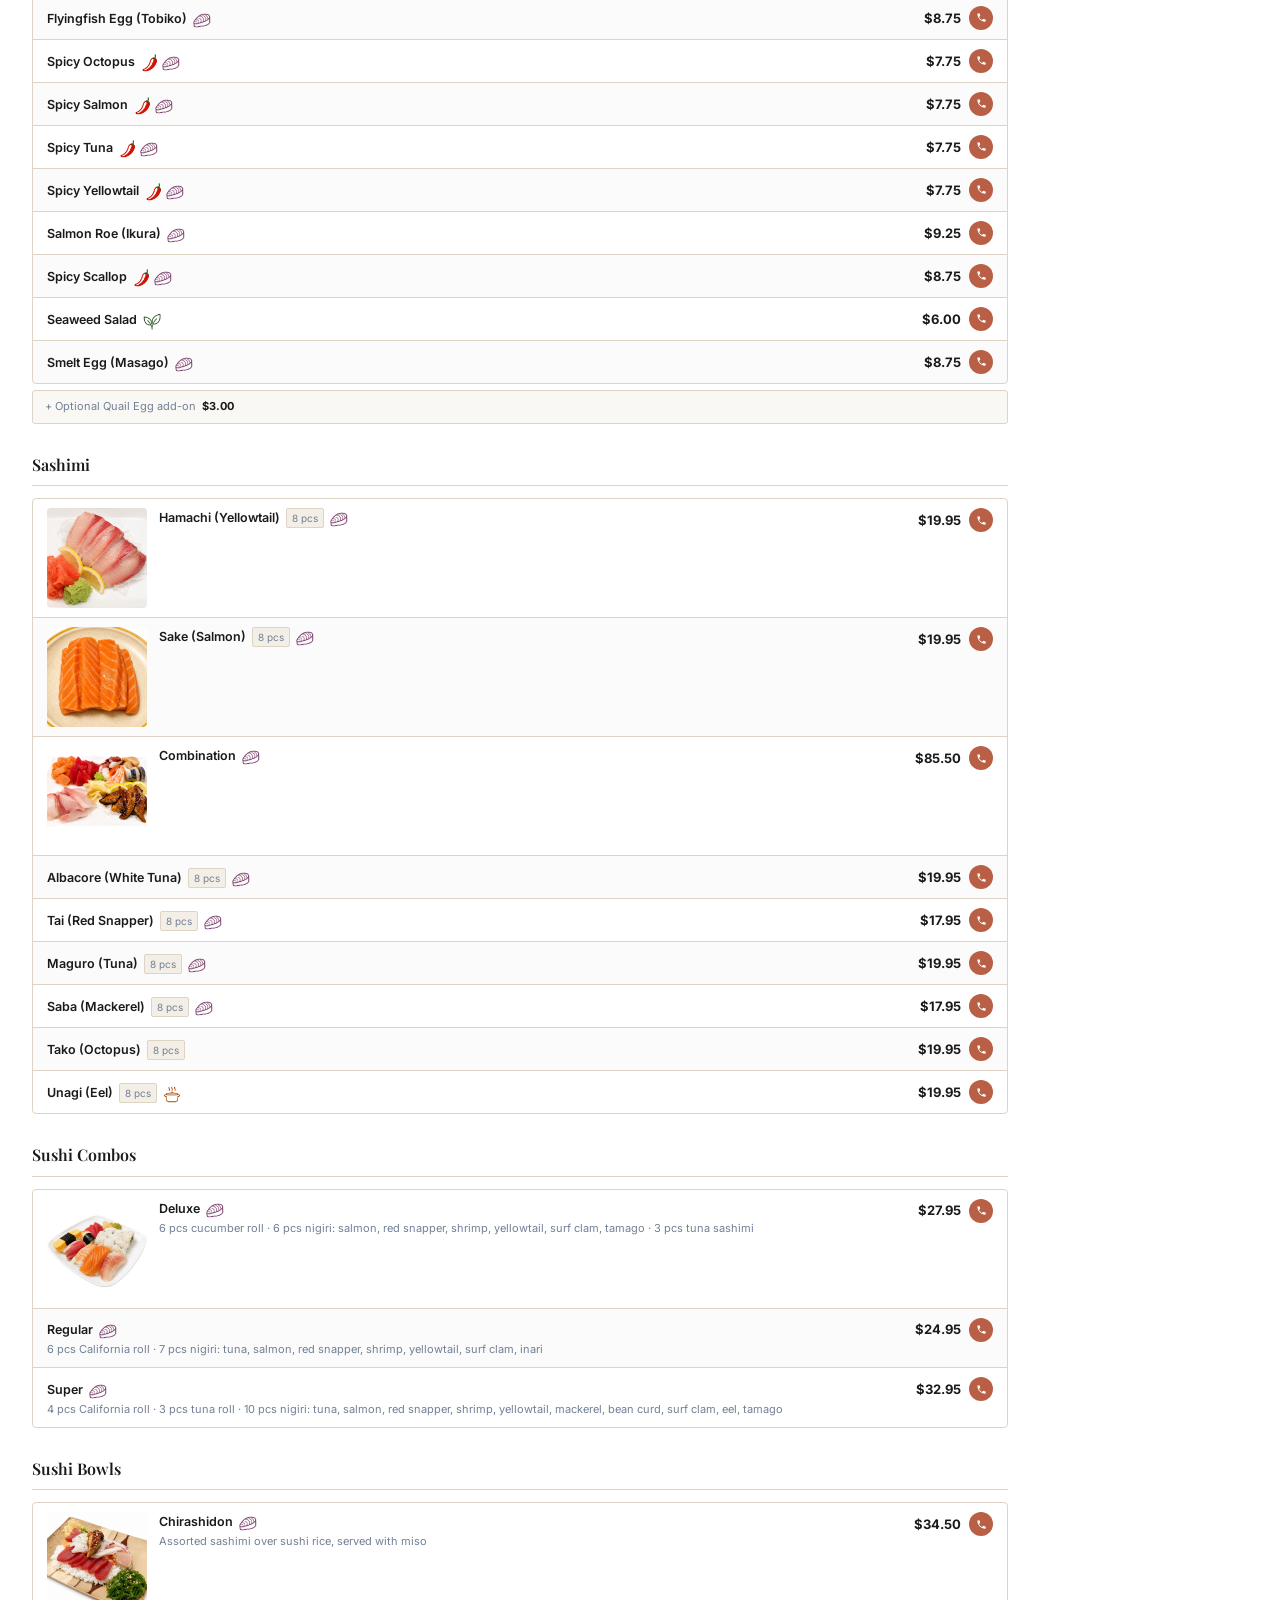
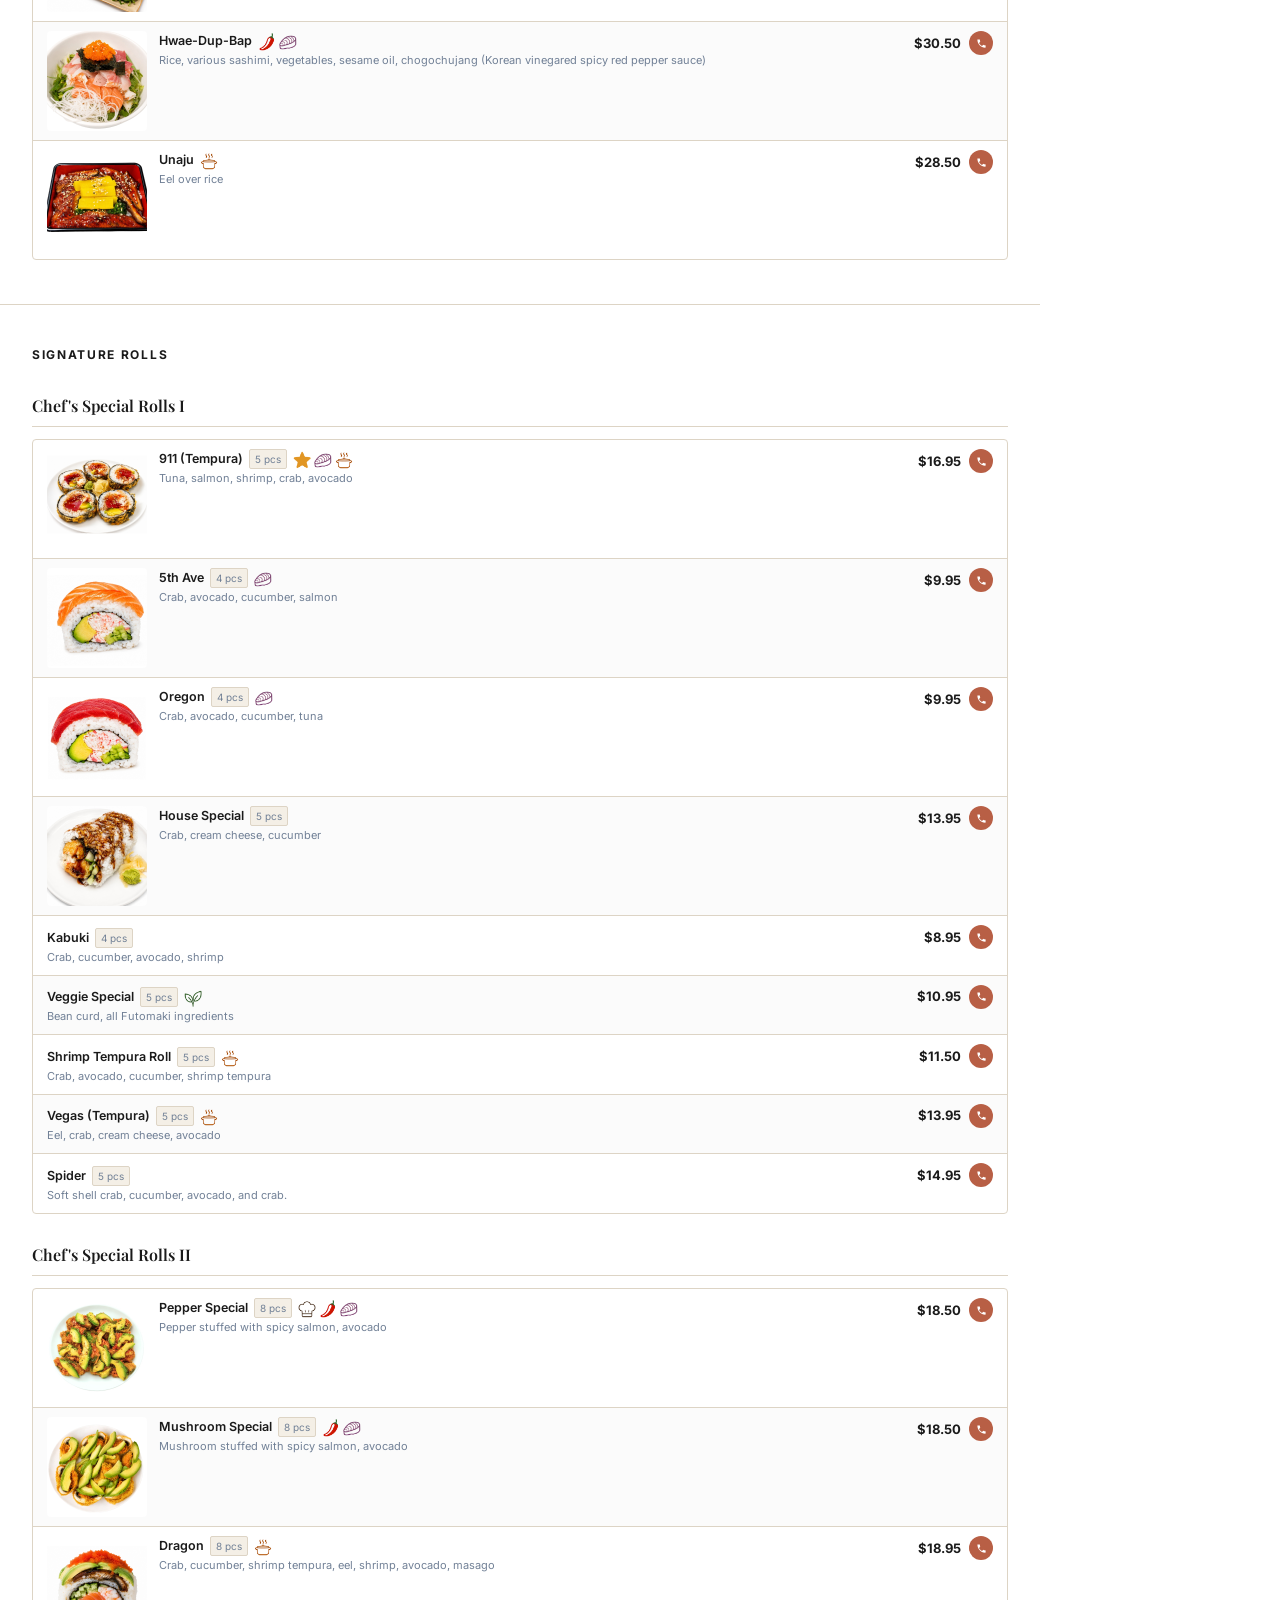
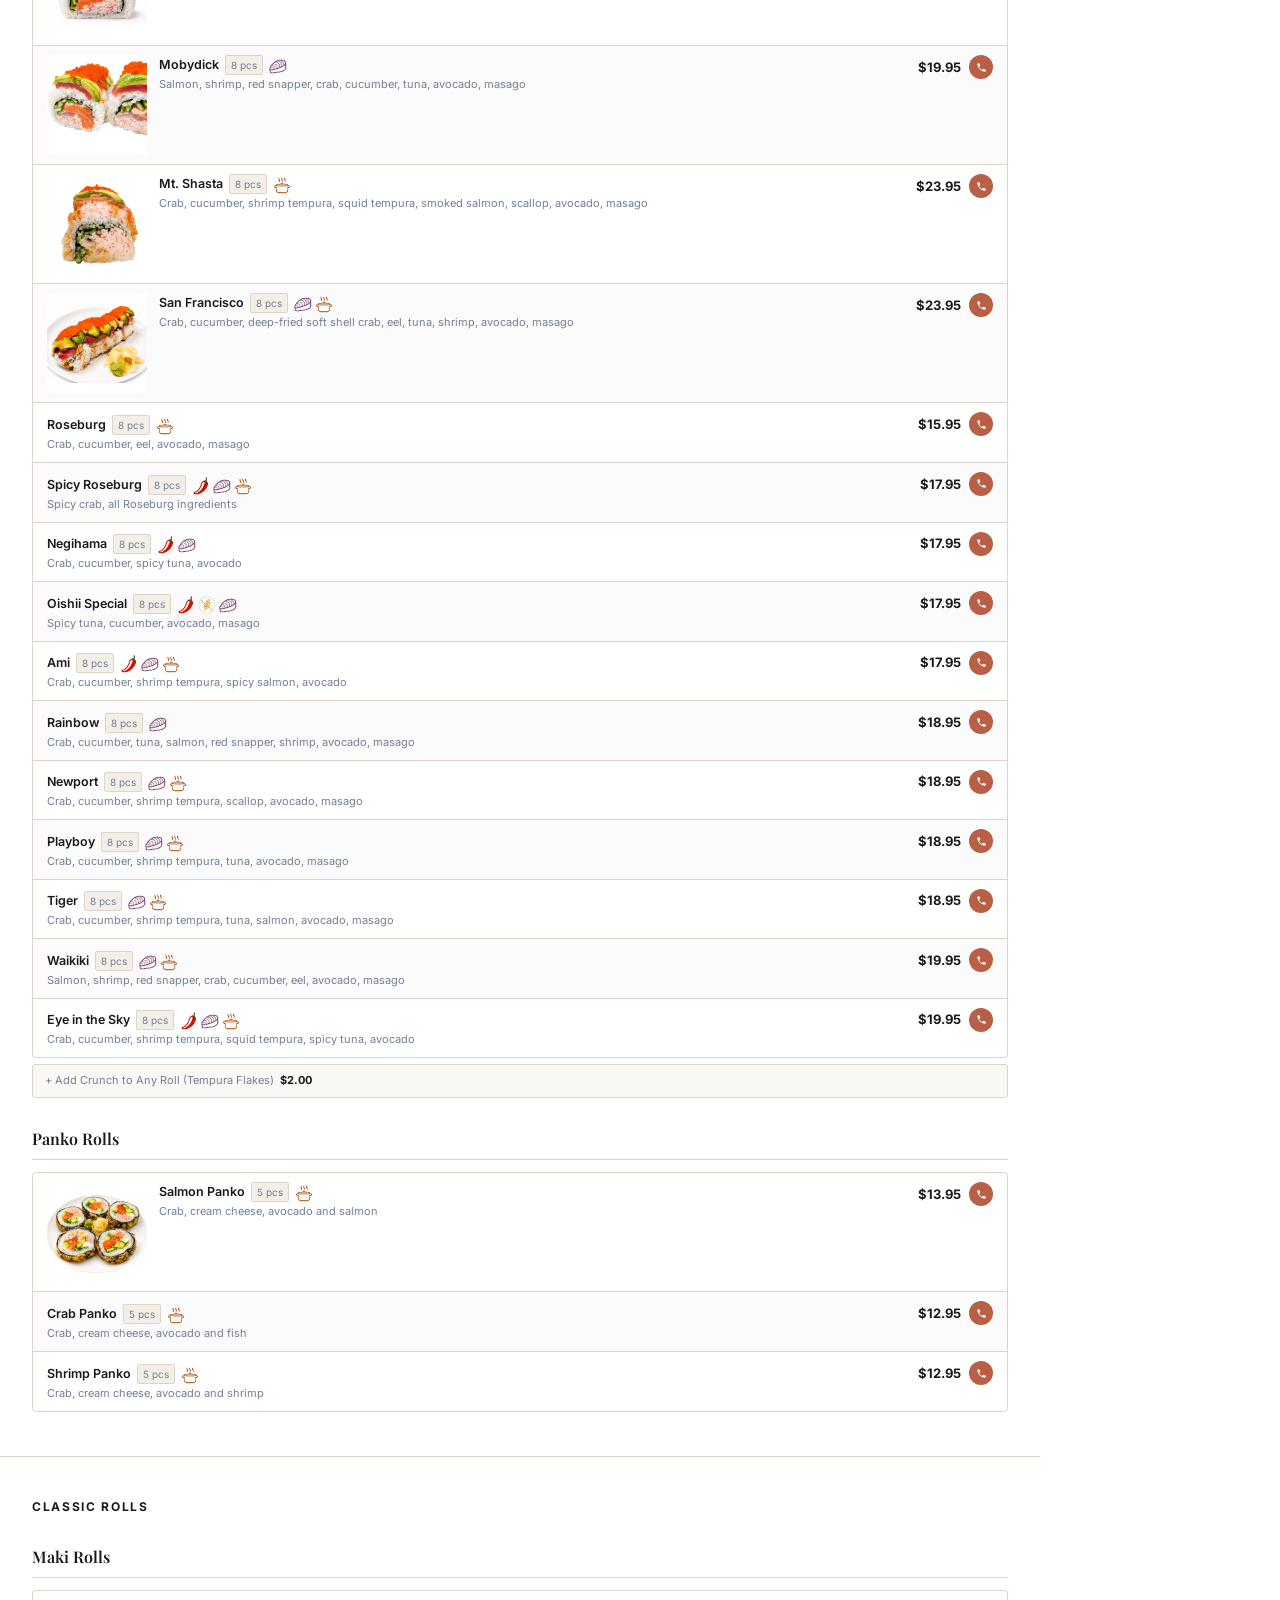
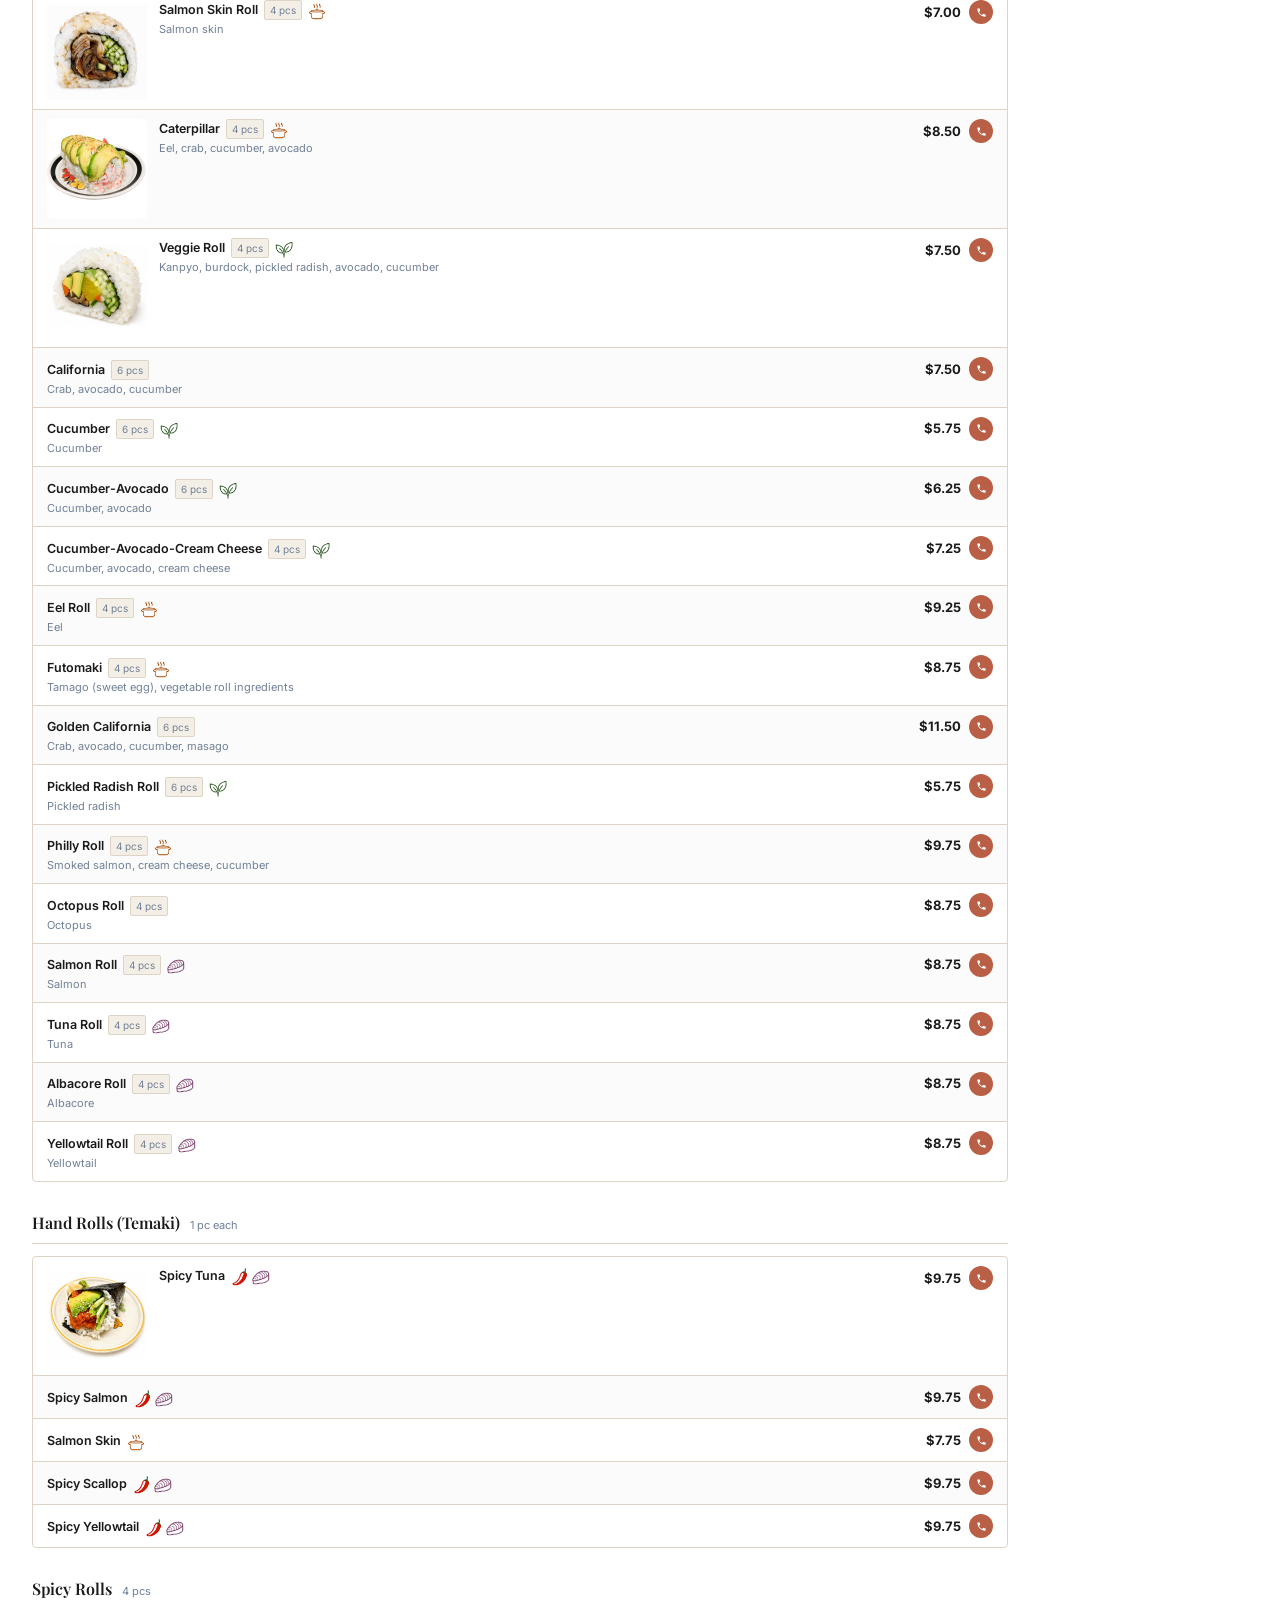
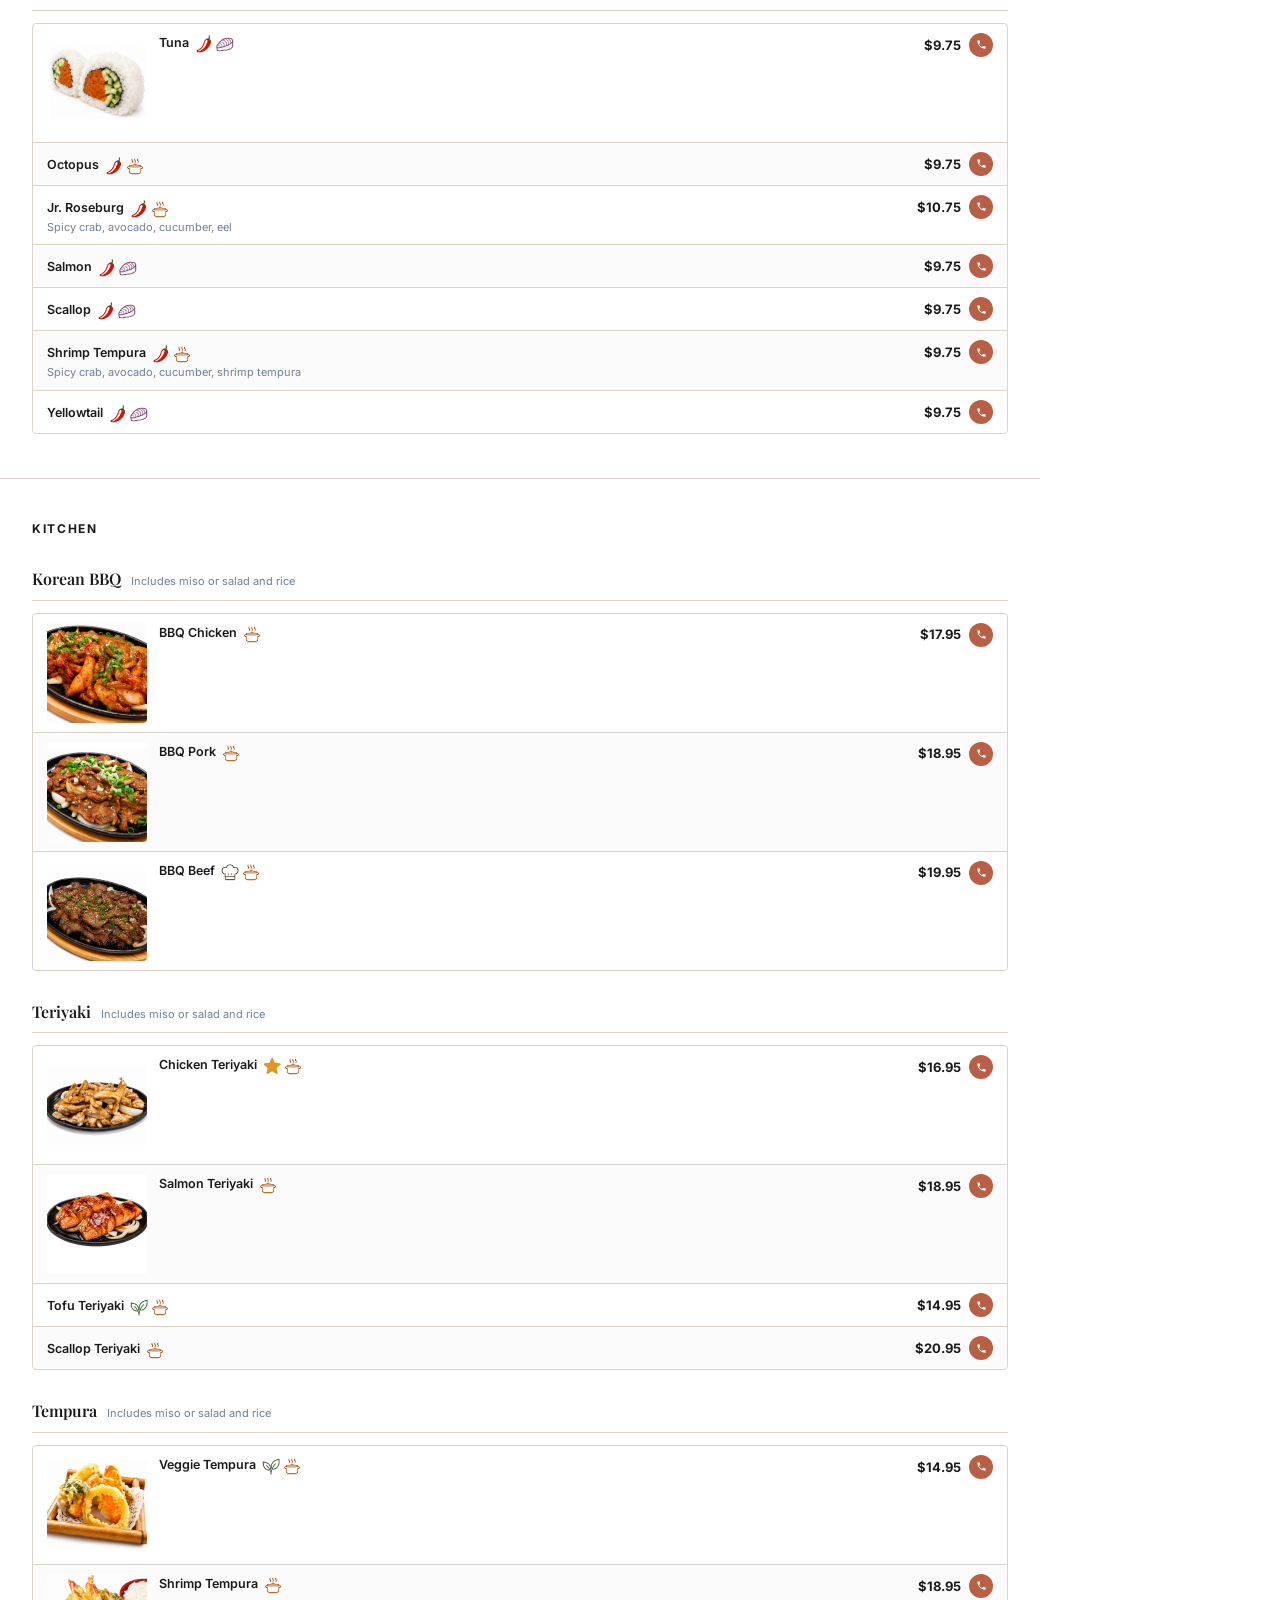
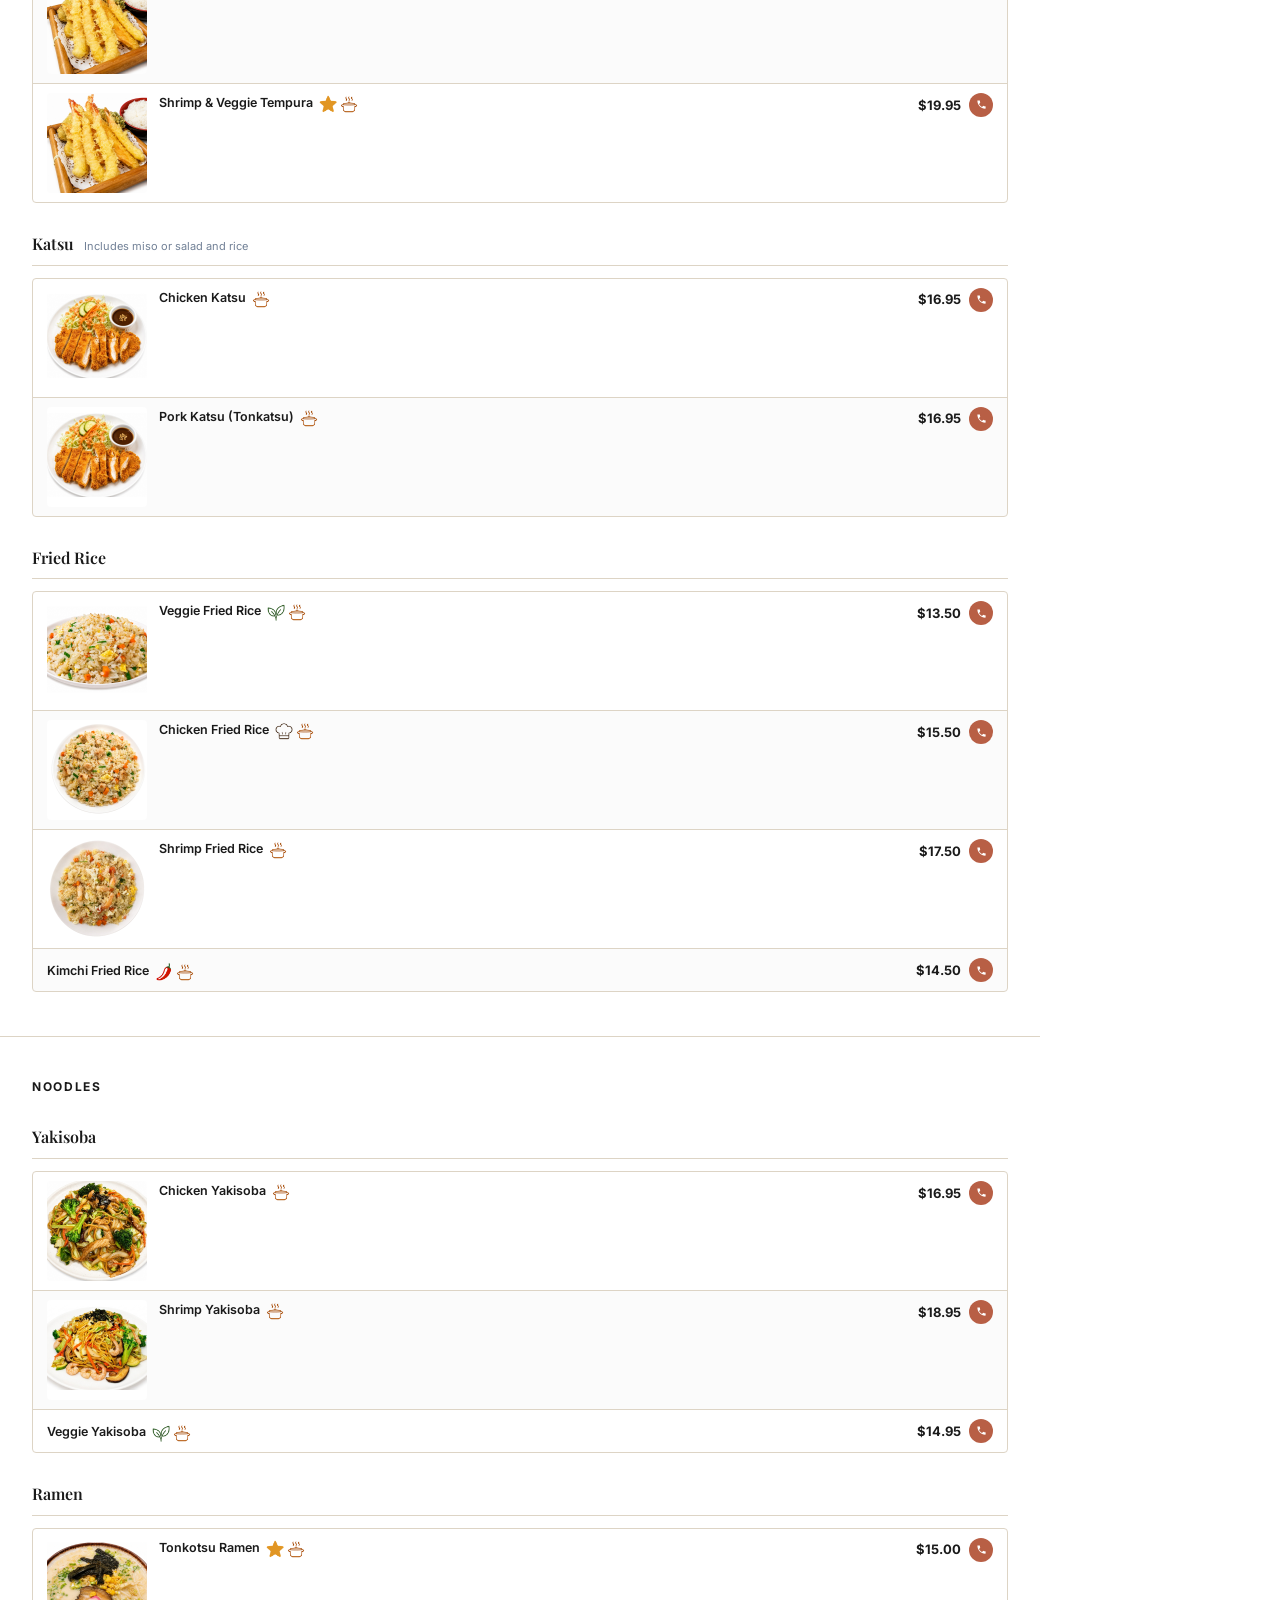
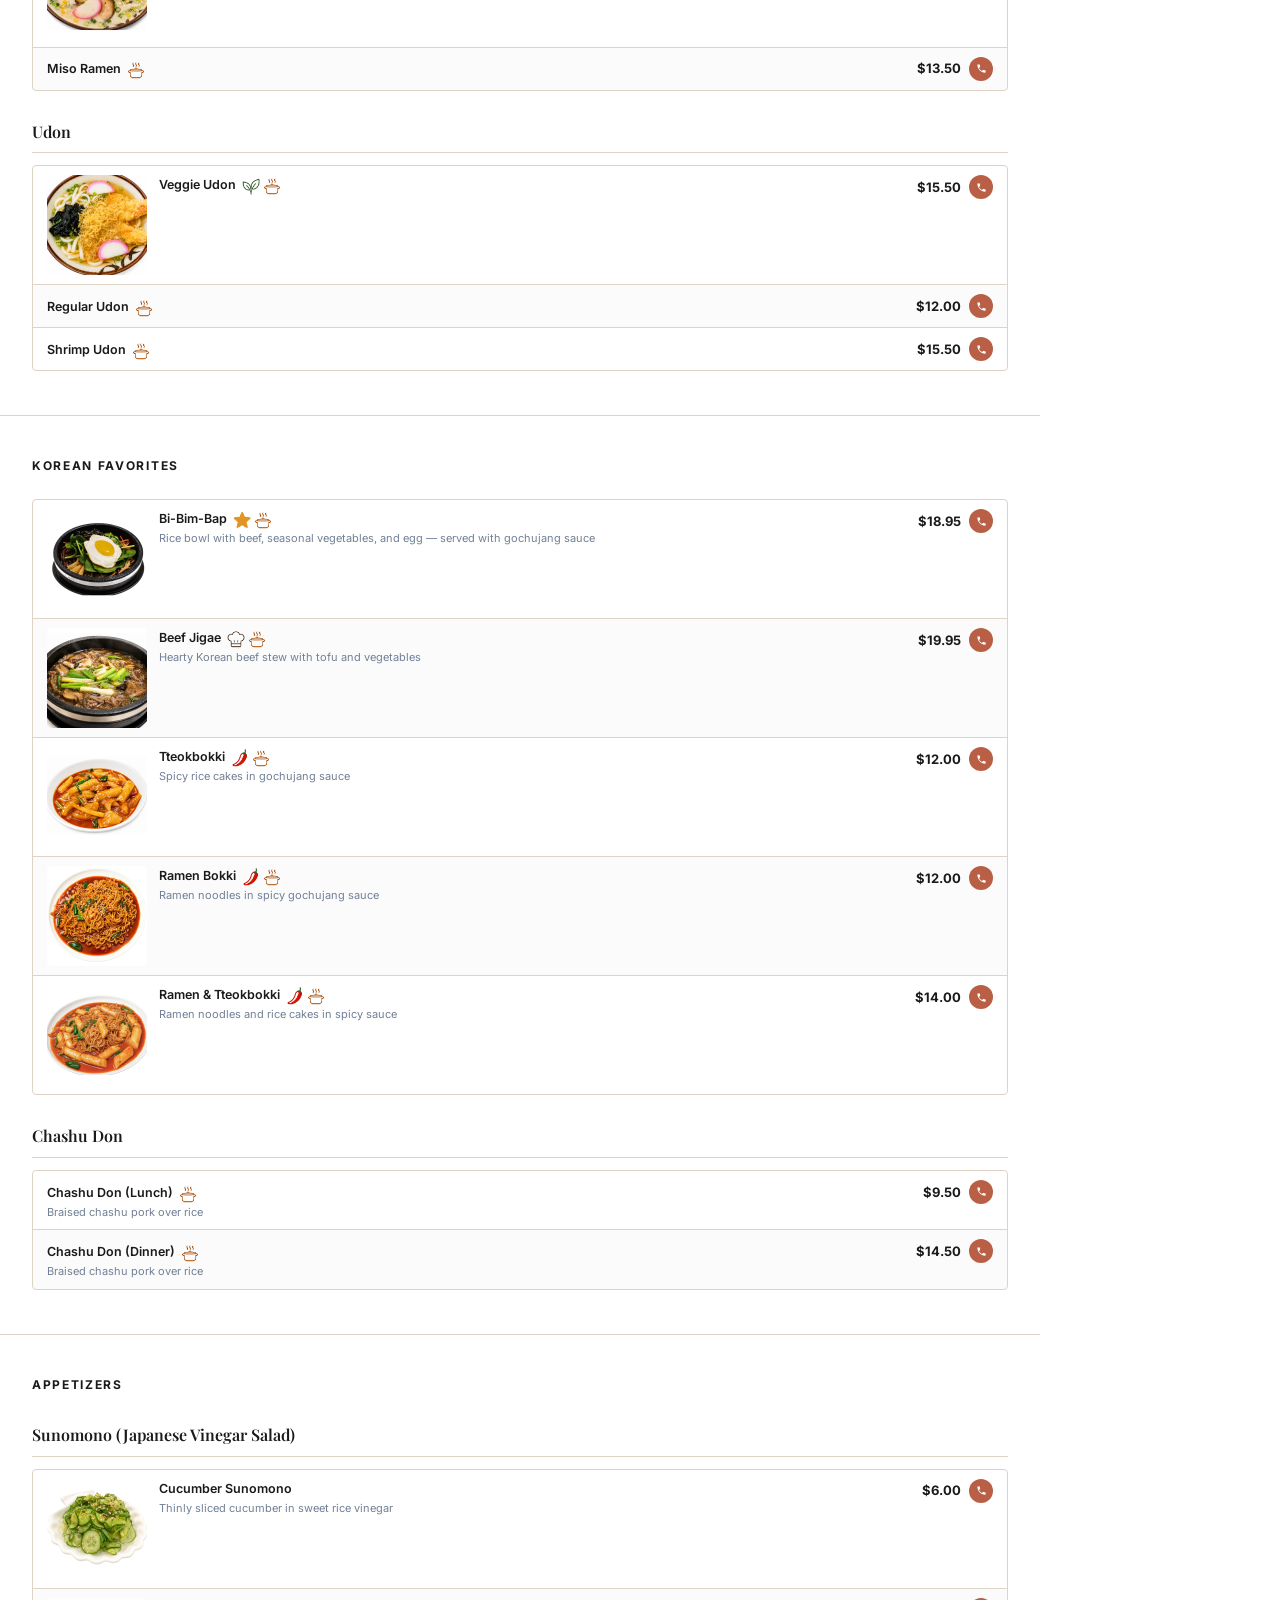
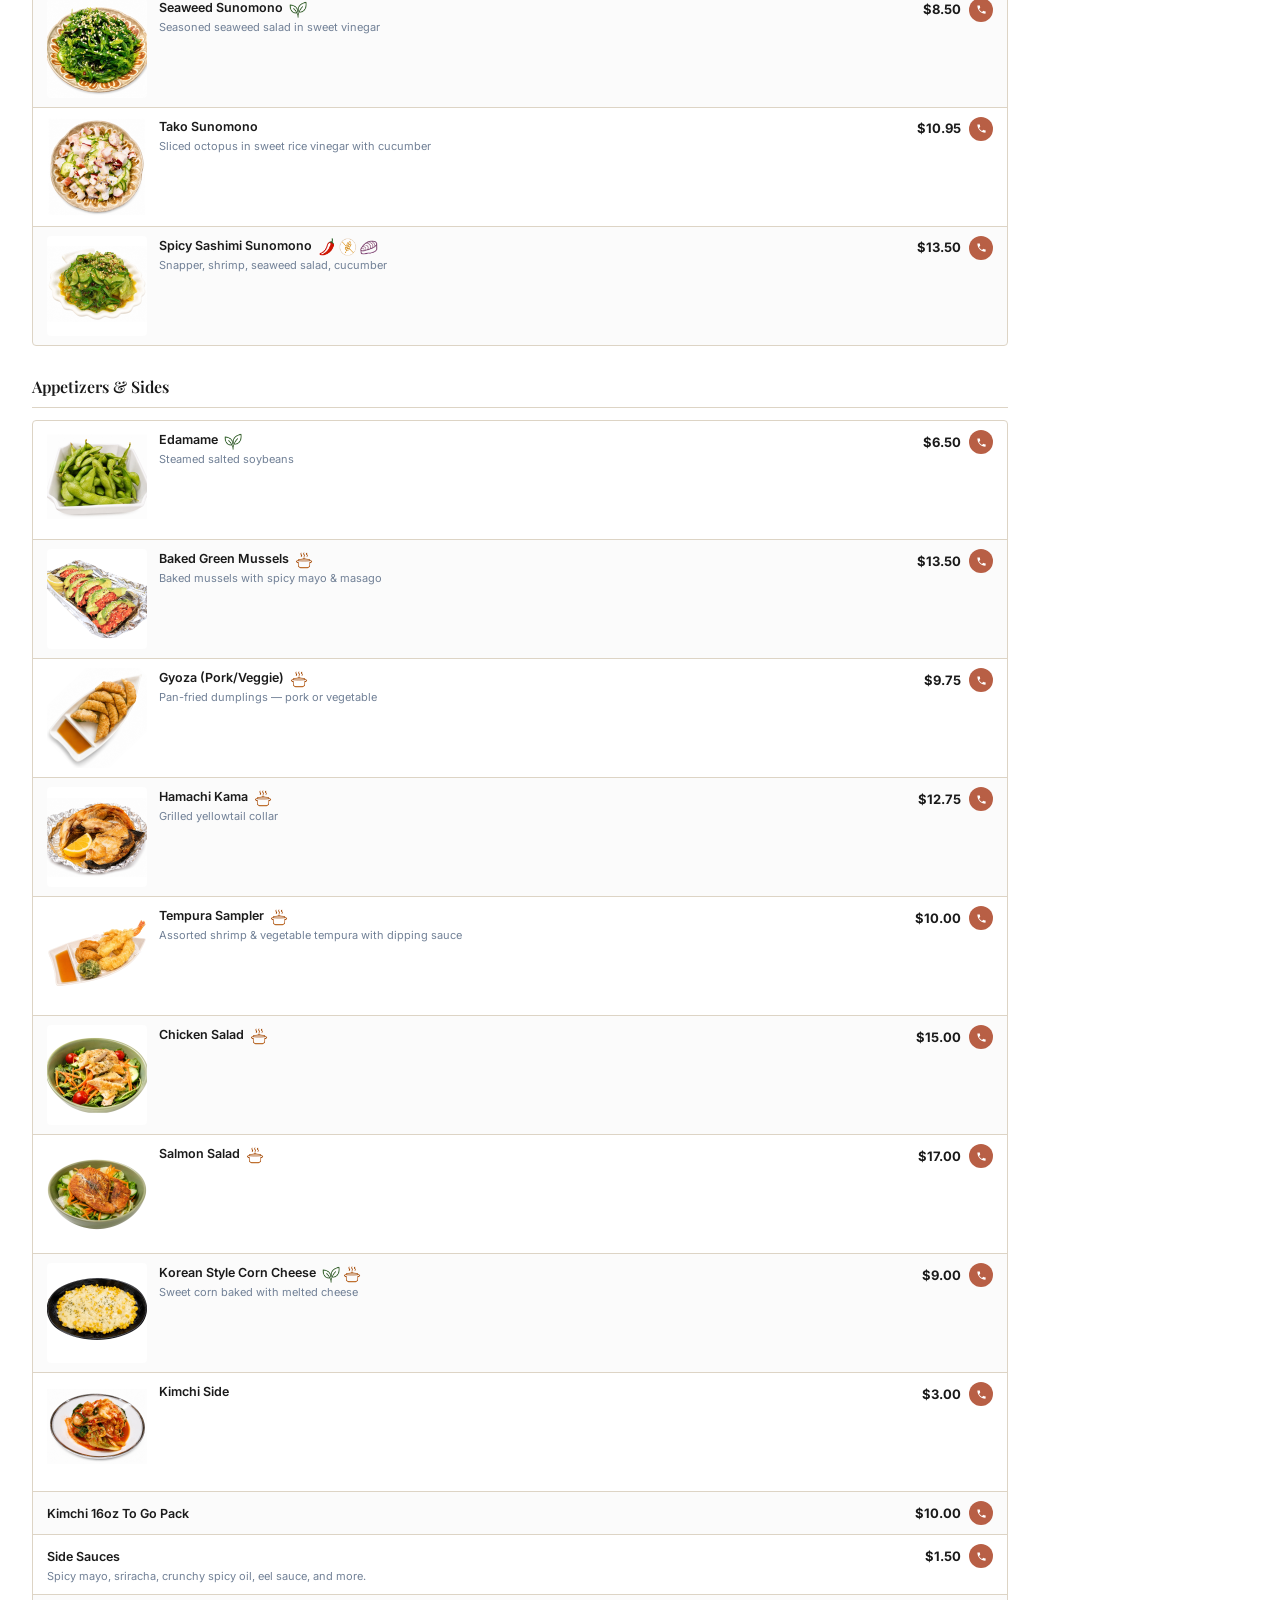
==== commit 8d0212e8: "Added photo to Dragon Roll" ====
--- a/menu.html
+++ b/menu.html
@@ -466,13 +466,7 @@
 <div class="menu-list">
 <div class="menu-list-item menu-list-item-photo"><img alt="Pepper Special" class="menu-list-thumb" loading="lazy" src="images/menu/Appetizer/Pepper Special.jpg"/><div class="menu-list-left"><div class="menu-list-name">Pepper Special <span class="menu-list-meta">8 pcs</span><div class="menu-list-dietary"><img alt="Chef's Pick" class="dietary-icon" src="images/icons/chef.png" title="Chef's Pick"/><img alt="Spicy" class="dietary-icon" src="images/icons/Spicy.png" title="Spicy"/><img alt="Raw" class="dietary-icon" src="images/icons/Raw.png" title="Contains Raw Fish"/></div></div><div class="menu-list-desc">Pepper stuffed with spicy salmon, avocado</div></div><div class="menu-list-right"><div class="menu-list-price">$18.50</div><a aria-label="Call to order Pepper Special 8 pcs" class="menu-list-call" href="tel:5416721688"><svg fill="currentColor" height="11" viewbox="0 0 24 24" width="11" xmlns="http://www.w3.org/2000/svg"><path d="M6.6 10.8c1.4 2.8 3.8 5.1 6.6 6.6l2.2-2.2c.3-.3.7-.4 1-.2 1.1.4 2.3.6 3.6.6.6 0 1 .4 1 1V20c0 .6-.4 1-1 1-9.4 0-17-7.6-17-17 0-.6.4-1 1-1h3.5c.6 0 1 .4 1 1 0 1.3.2 2.5.6 3.6.1.3 0 .7-.3 1L6.6 10.8z"></path></svg></a></div></div>
 <div class="menu-list-item menu-list-item-photo"><img alt="Mushroom Special" class="menu-list-thumb" loading="lazy" src="images/menu/Appetizer/Mushroom Special.jpg"/><div class="menu-list-left"><div class="menu-list-name">Mushroom Special <span class="menu-list-meta">8 pcs</span><div class="menu-list-dietary"><img alt="Spicy" class="dietary-icon" src="images/icons/Spicy.png" title="Spicy"/><img alt="Raw" class="dietary-icon" src="images/icons/Raw.png" title="Contains Raw Fish"/></div></div><div class="menu-list-desc">Mushroom stuffed with spicy salmon, avocado</div></div><div class="menu-list-right"><div class="menu-list-price">$18.50</div><a aria-label="Call to order Mushroom Special 8 pcs" class="menu-list-call" href="tel:5416721688"><svg fill="currentColor" height="11" viewbox="0 0 24 24" width="11" xmlns="http://www.w3.org/2000/svg"><path d="M6.6 10.8c1.4 2.8 3.8 5.1 6.6 6.6l2.2-2.2c.3-.3.7-.4 1-.2 1.1.4 2.3.6 3.6.6.6 0 1 .4 1 1V20c0 .6-.4 1-1 1-9.4 0-17-7.6-17-17 0-.6.4-1 1-1h3.5c.6 0 1 .4 1 1 0 1.3.2 2.5.6 3.6.1.3 0 .7-.3 1L6.6 10.8z"></path></svg></a></div></div>
-<div class="menu-list-item">
-<div class="menu-list-left">
-<div class="menu-list-name">Dragon <span class="menu-list-meta">8 pcs</span><div class="menu-list-dietary"><img alt="Cooked" class="dietary-icon" src="images/icons/Cooked.png" title="Fully Cooked"/></div></div>
-<div class="menu-list-desc">Crab, cucumber, shrimp tempura, eel, shrimp, avocado, masago</div>
-</div>
-<div class="menu-list-right"><div class="menu-list-price">$18.95</div><a aria-label="Call to order Dragon 8 pcs" class="menu-list-call" href="tel:5416721688"><svg fill="currentColor" height="11" viewbox="0 0 24 24" width="11" xmlns="http://www.w3.org/2000/svg"><path d="M6.6 10.8c1.4 2.8 3.8 5.1 6.6 6.6l2.2-2.2c.3-.3.7-.4 1-.2 1.1.4 2.3.6 3.6.6.6 0 1 .4 1 1V20c0 .6-.4 1-1 1-9.4 0-17-7.6-17-17 0-.6.4-1 1-1h3.5c.6 0 1 .4 1 1 0 1.3.2 2.5.6 3.6.1.3 0 .7-.3 1L6.6 10.8z"></path></svg></a></div>
-</div>
+<div class="menu-list-item menu-list-item-photo"><img alt="Dragon" class="menu-list-thumb" loading="lazy" src="images/menu/Sushi/Roll/Dragon roll.jpg"/><div class="menu-list-left"><div class="menu-list-name">Dragon <span class="menu-list-meta">8 pcs</span><div class="menu-list-dietary"><img alt="Cooked" class="dietary-icon" src="images/icons/Cooked.png" title="Fully Cooked"/></div></div><div class="menu-list-desc">Crab, cucumber, shrimp tempura, eel, shrimp, avocado, masago</div></div><div class="menu-list-right"><div class="menu-list-price">$18.95</div><a aria-label="Call to order Dragon 8 pcs" class="menu-list-call" href="tel:5416721688"><svg fill="currentColor" height="11" viewbox="0 0 24 24" width="11" xmlns="http://www.w3.org/2000/svg"><path d="M6.6 10.8c1.4 2.8 3.8 5.1 6.6 6.6l2.2-2.2c.3-.3.7-.4 1-.2 1.1.4 2.3.6 3.6.6.6 0 1 .4 1 1V20c0 .6-.4 1-1 1-9.4 0-17-7.6-17-17 0-.6.4-1 1-1h3.5c.6 0 1 .4 1 1 0 1.3.2 2.5.6 3.6.1.3 0 .7-.3 1L6.6 10.8z"></path></svg></a></div></div>
 <div class="menu-list-item menu-list-item-photo"><img alt="Mobydick" class="menu-list-thumb" loading="lazy" src="images/menu/Sushi/Roll/Mobydick.jpg"/><div class="menu-list-left"><div class="menu-list-name">Mobydick <span class="menu-list-meta">8 pcs</span><div class="menu-list-dietary"><img alt="Raw" class="dietary-icon" src="images/icons/Raw.png" title="Contains Raw Fish"/></div></div><div class="menu-list-desc">Salmon, shrimp, red snapper, crab, cucumber, tuna, avocado, masago</div></div><div class="menu-list-right"><div class="menu-list-price">$19.95</div><a aria-label="Call to order Mobydick 8 pcs" class="menu-list-call" href="tel:5416721688"><svg fill="currentColor" height="11" viewbox="0 0 24 24" width="11" xmlns="http://www.w3.org/2000/svg"><path d="M6.6 10.8c1.4 2.8 3.8 5.1 6.6 6.6l2.2-2.2c.3-.3.7-.4 1-.2 1.1.4 2.3.6 3.6.6.6 0 1 .4 1 1V20c0 .6-.4 1-1 1-9.4 0-17-7.6-17-17 0-.6.4-1 1-1h3.5c.6 0 1 .4 1 1 0 1.3.2 2.5.6 3.6.1.3 0 .7-.3 1L6.6 10.8z"></path></svg></a></div></div>
 <div class="menu-list-item menu-list-item-photo"><img alt="Mt. Shasta" class="menu-list-thumb" loading="lazy" src="images/menu/Sushi/Roll/Mt.Shasta.jpg"/><div class="menu-list-left"><div class="menu-list-name">Mt. Shasta <span class="menu-list-meta">8 pcs</span><div class="menu-list-dietary"><img alt="Cooked" class="dietary-icon" src="images/icons/Cooked.png" title="Fully Cooked"/></div></div><div class="menu-list-desc">Crab, cucumber, shrimp tempura, squid tempura, smoked salmon, scallop, avocado, masago</div></div><div class="menu-list-right"><div class="menu-list-price">$23.95</div><a aria-label="Call to order Mt. Shasta 8 pcs" class="menu-list-call" href="tel:5416721688"><svg fill="currentColor" height="11" viewbox="0 0 24 24" width="11" xmlns="http://www.w3.org/2000/svg"><path d="M6.6 10.8c1.4 2.8 3.8 5.1 6.6 6.6l2.2-2.2c.3-.3.7-.4 1-.2 1.1.4 2.3.6 3.6.6.6 0 1 .4 1 1V20c0 .6-.4 1-1 1-9.4 0-17-7.6-17-17 0-.6.4-1 1-1h3.5c.6 0 1 .4 1 1 0 1.3.2 2.5.6 3.6.1.3 0 .7-.3 1L6.6 10.8z"></path></svg></a></div></div>
 <div class="menu-list-item menu-list-item-photo"><img alt="San Francisco" class="menu-list-thumb" loading="lazy" src="images/menu/Sushi/Roll/San Francisco.jpg"/><div class="menu-list-left"><div class="menu-list-name">San Francisco <span class="menu-list-meta">8 pcs</span><div class="menu-list-dietary"><img alt="Raw" class="dietary-icon" src="images/icons/Raw.png" title="Contains Raw Fish"/><img alt="Cooked" class="dietary-icon" src="images/icons/Cooked.png" title="Fully Cooked"/></div></div><div class="menu-list-desc">Crab, cucumber, deep-fried soft shell crab, eel, tuna, shrimp, avocado, masago</div></div><div class="menu-list-right"><div class="menu-list-price">$23.95</div><a aria-label="Call to order San Francisco 8 pcs" class="menu-list-call" href="tel:5416721688"><svg fill="currentColor" height="11" viewbox="0 0 24 24" width="11" xmlns="http://www.w3.org/2000/svg"><path d="M6.6 10.8c1.4 2.8 3.8 5.1 6.6 6.6l2.2-2.2c.3-.3.7-.4 1-.2 1.1.4 2.3.6 3.6.6.6 0 1 .4 1 1V20c0 .6-.4 1-1 1-9.4 0-17-7.6-17-17 0-.6.4-1 1-1h3.5c.6 0 1 .4 1 1 0 1.3.2 2.5.6 3.6.1.3 0 .7-.3 1L6.6 10.8z"></path></svg></a></div></div>
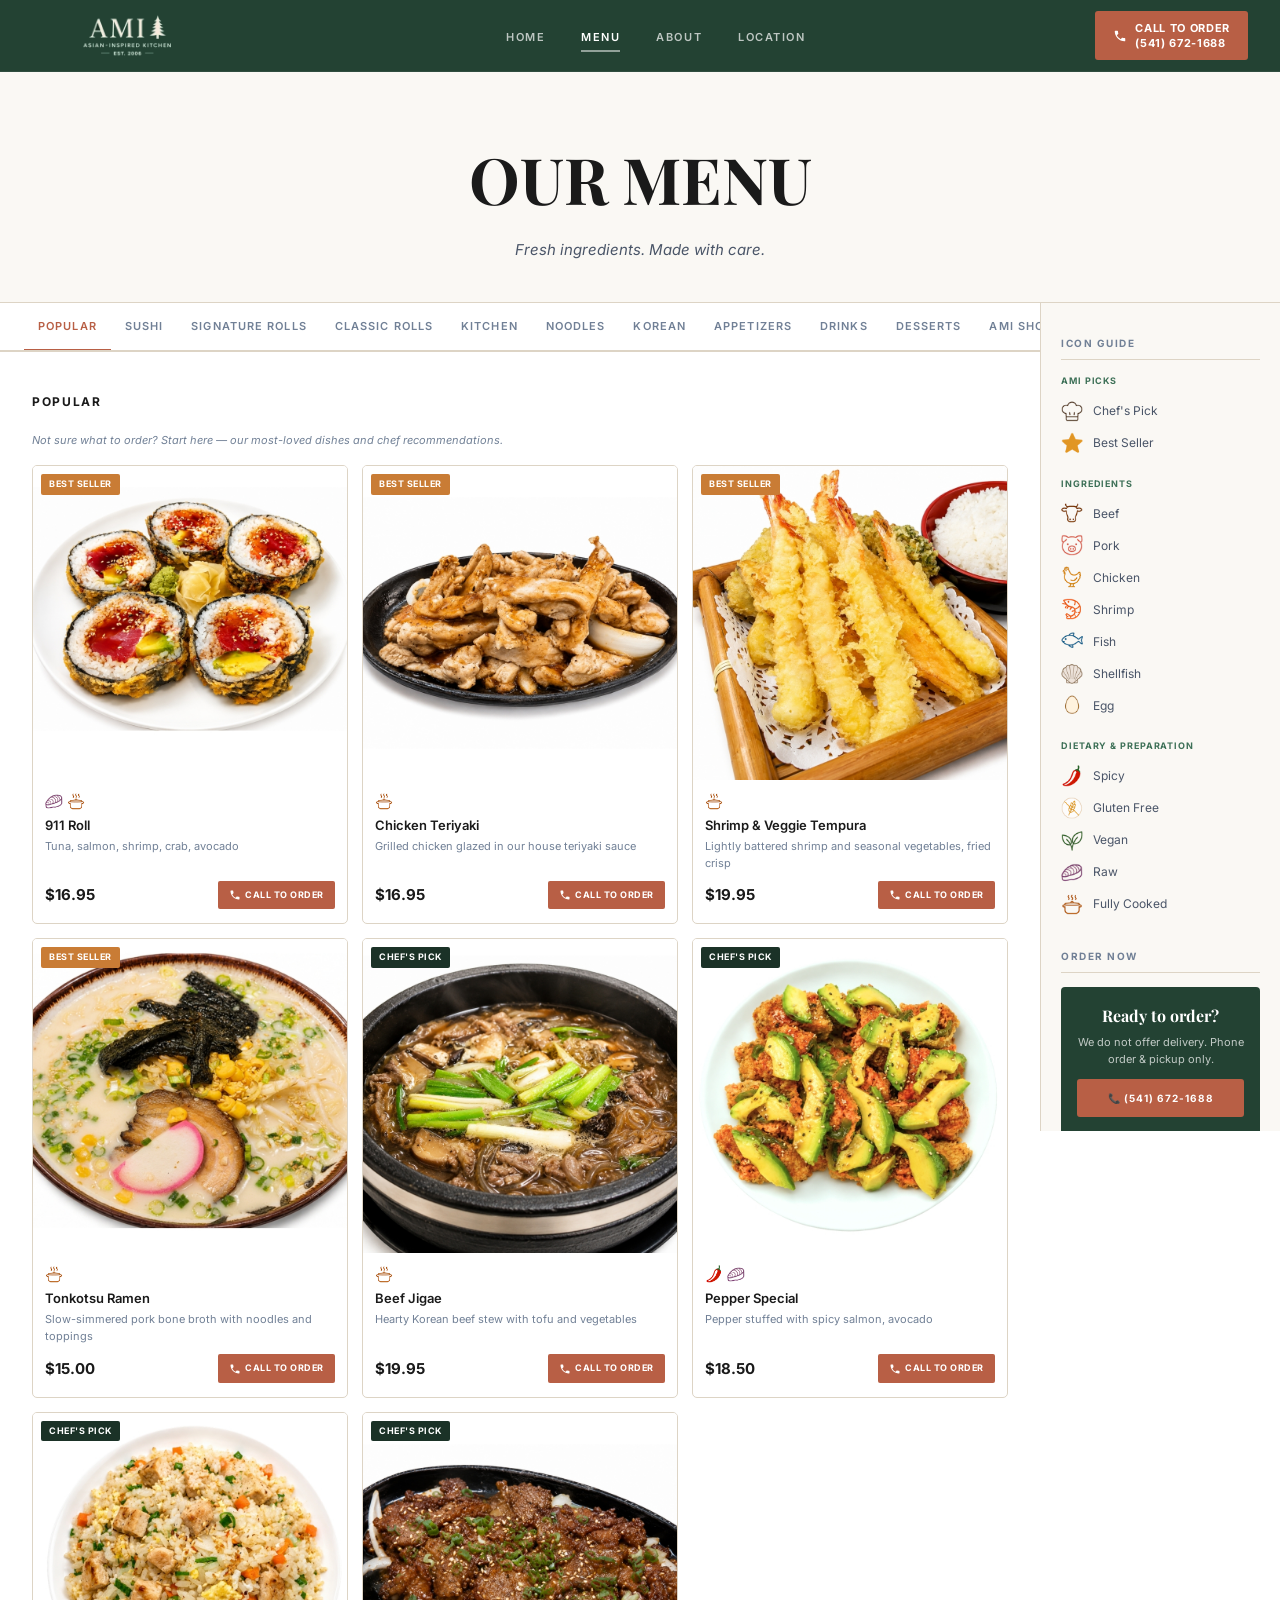
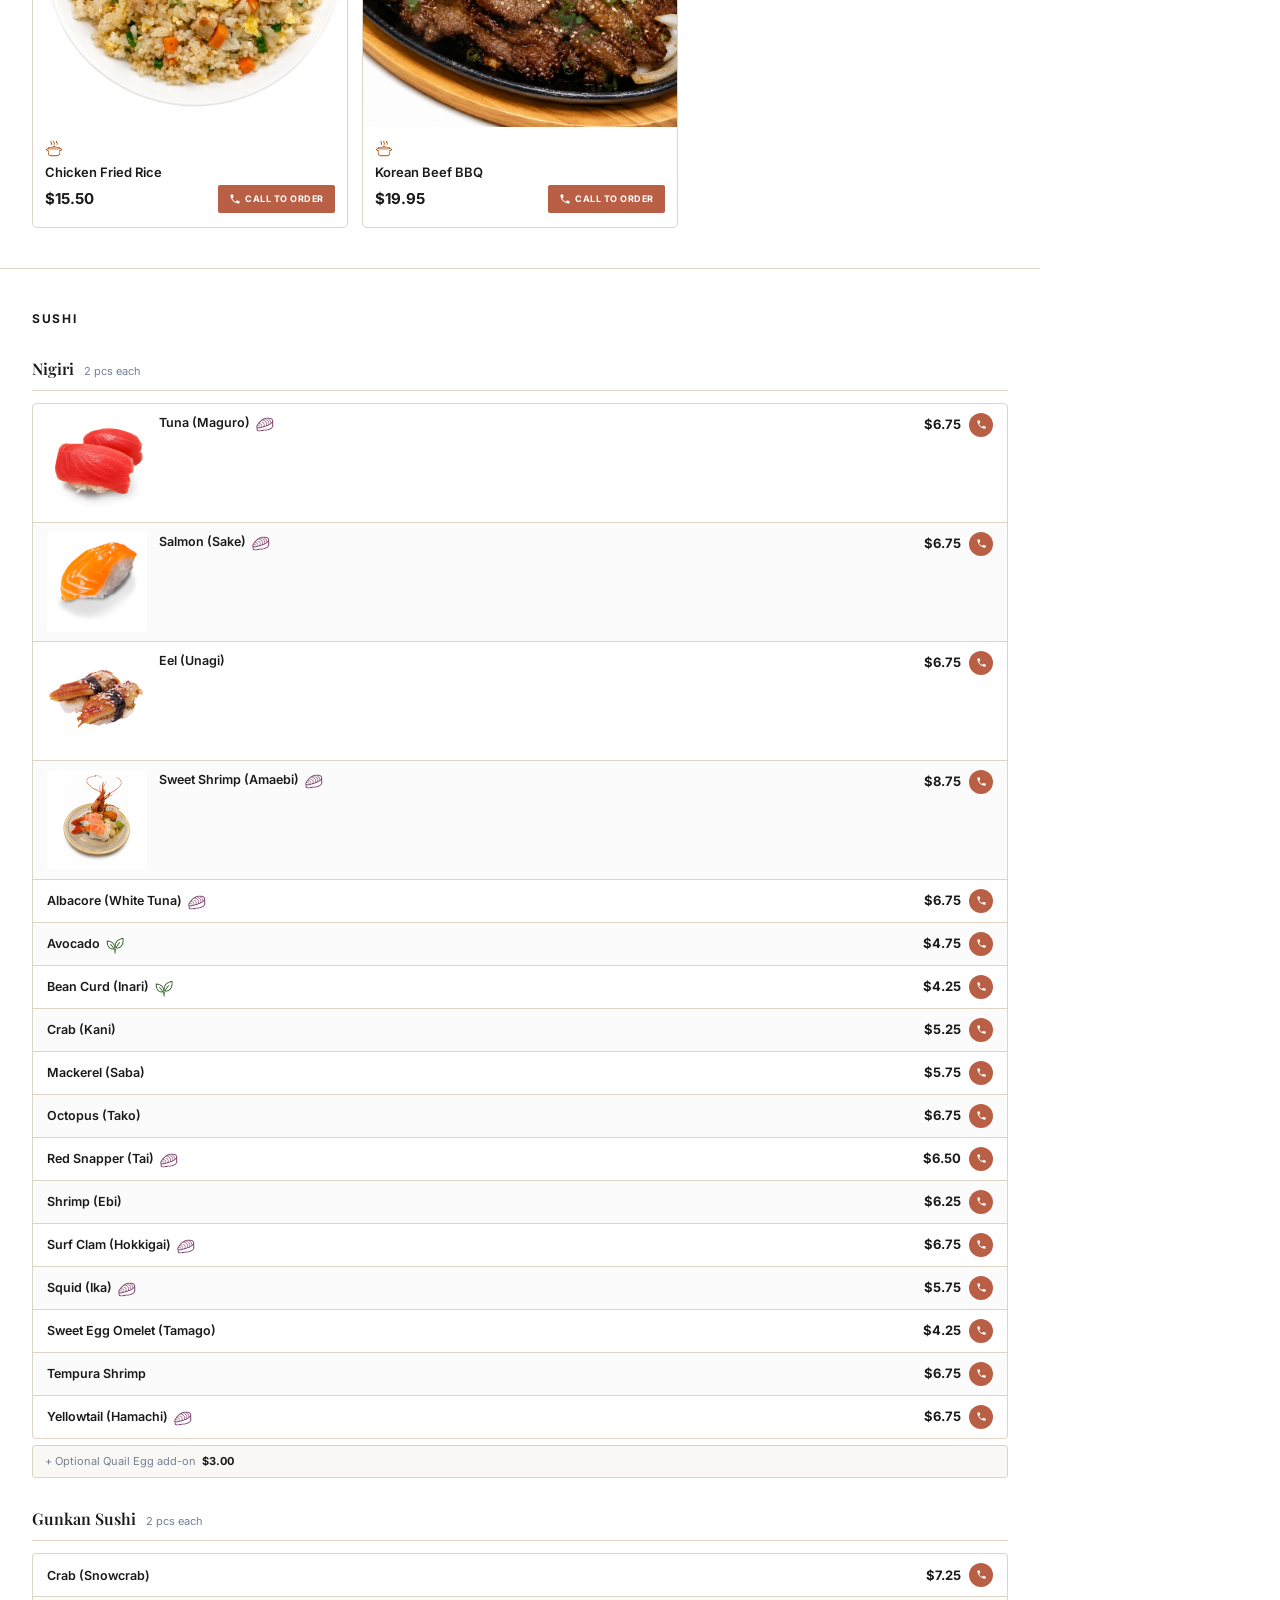
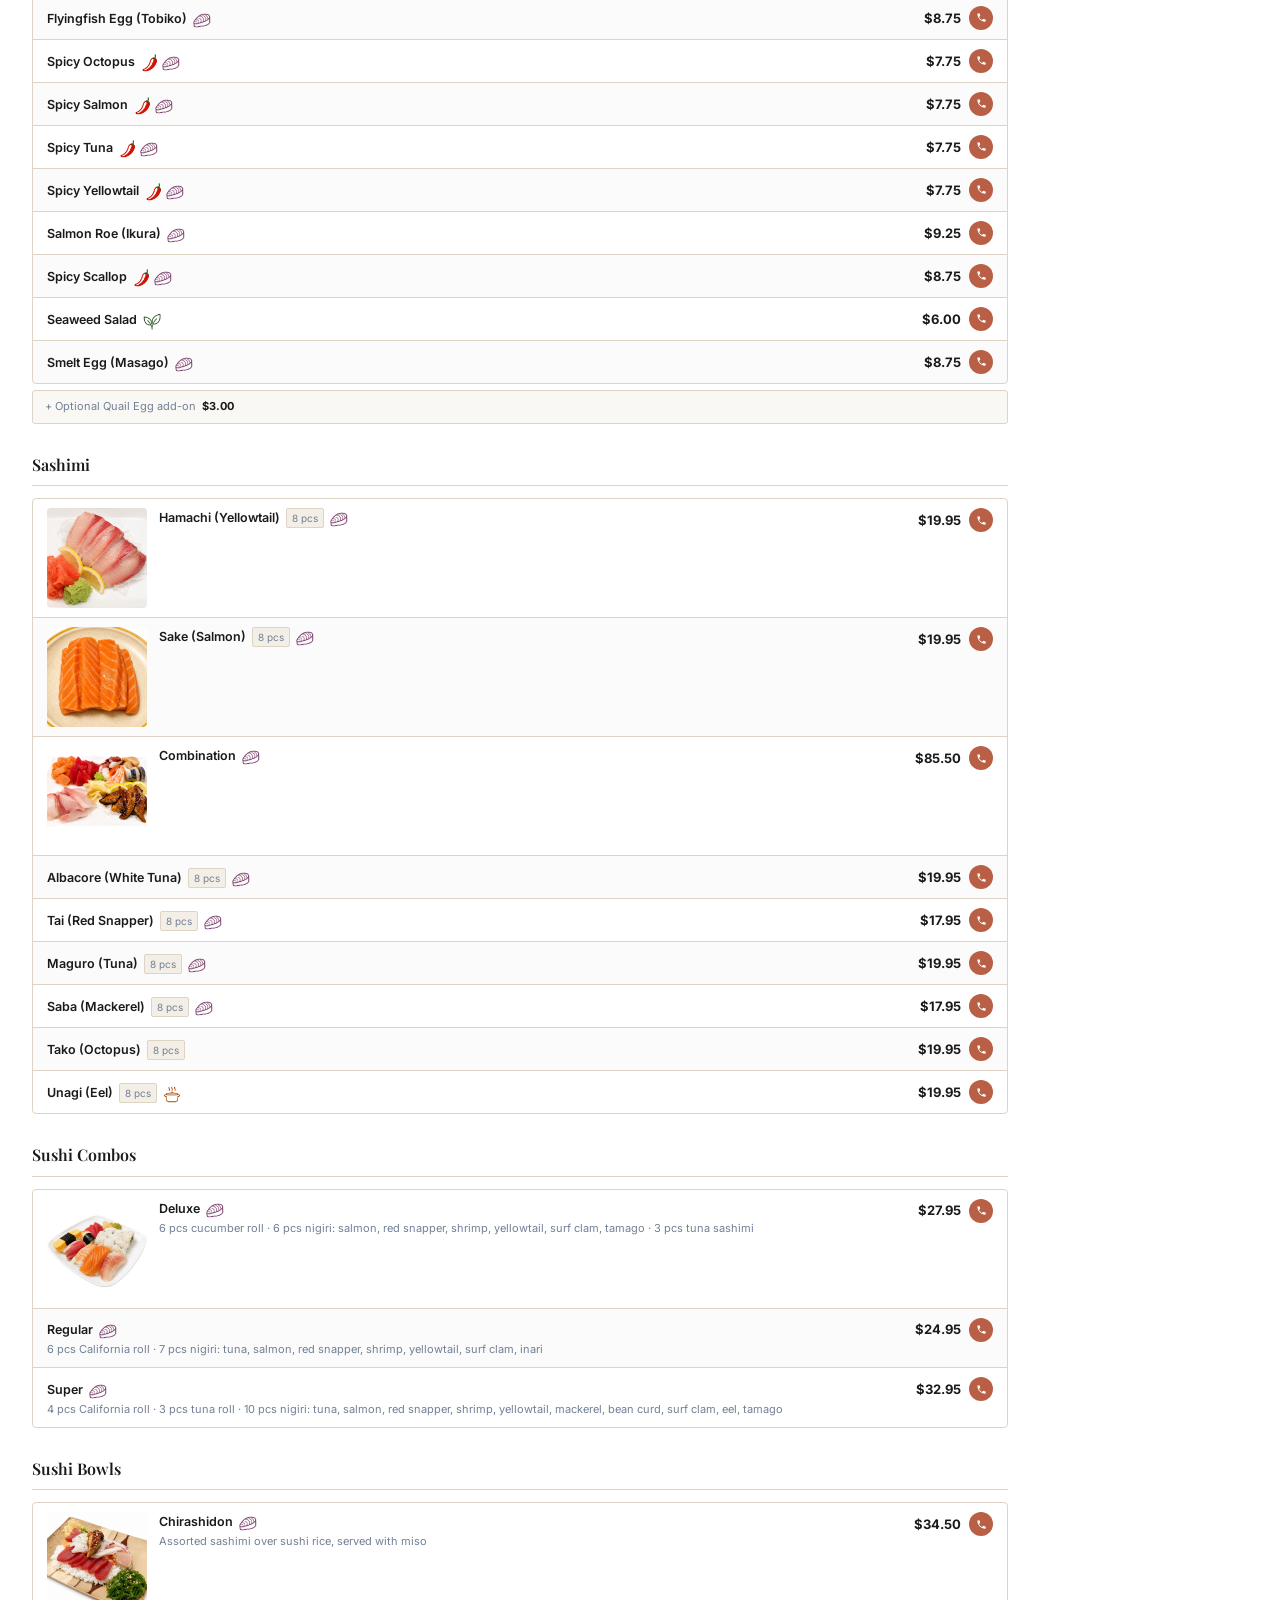
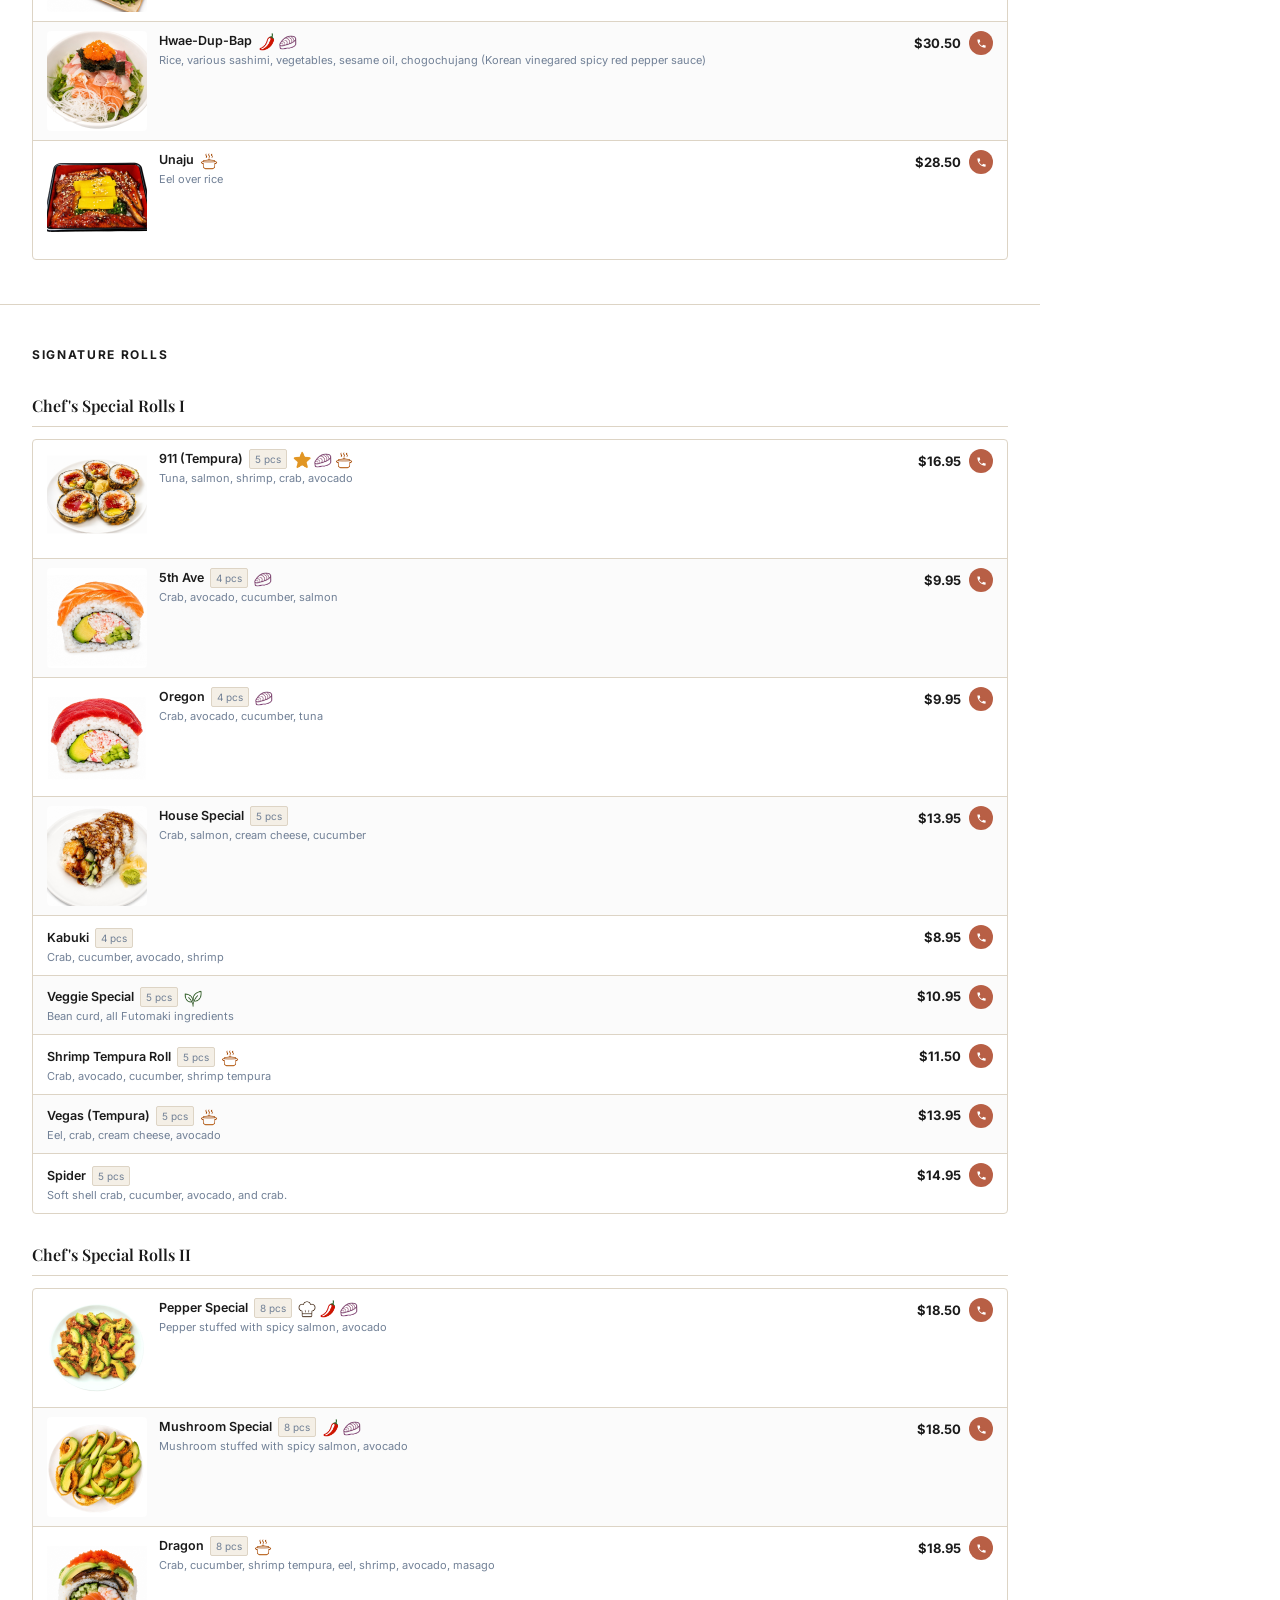
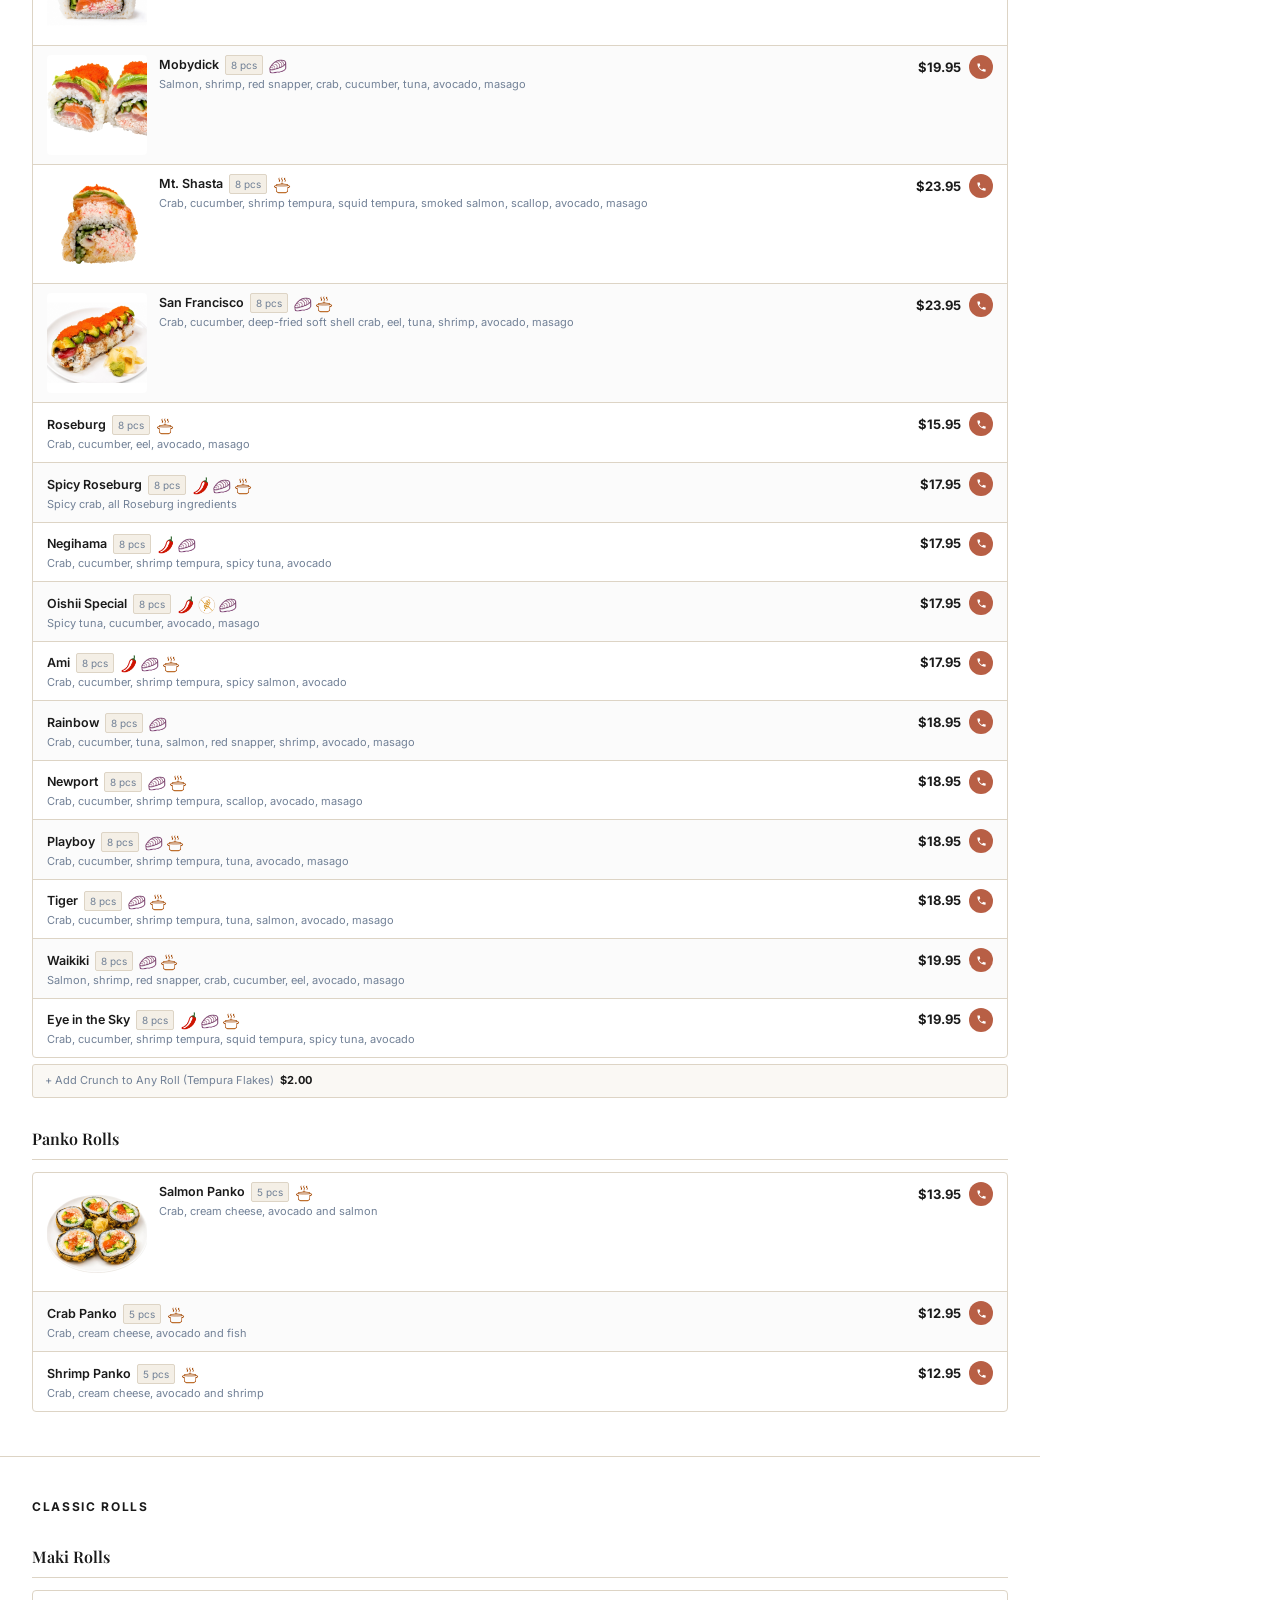
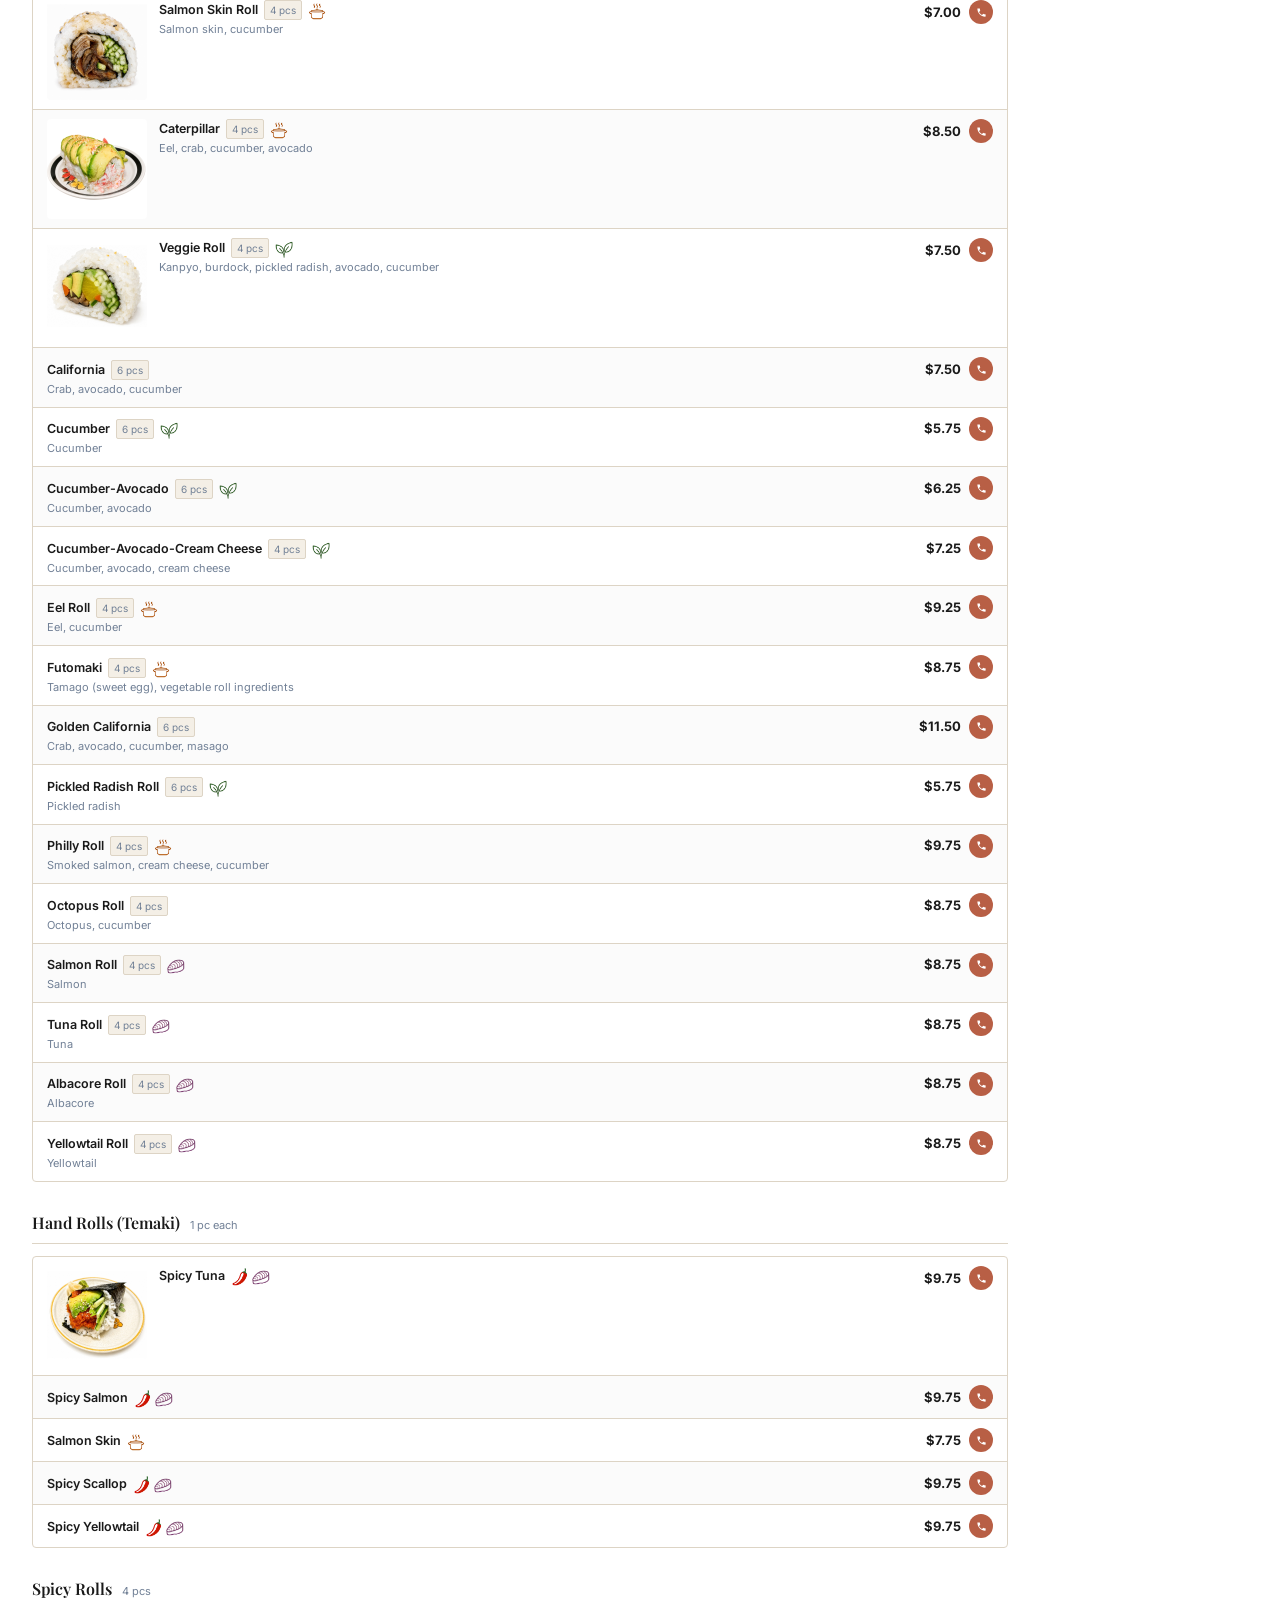
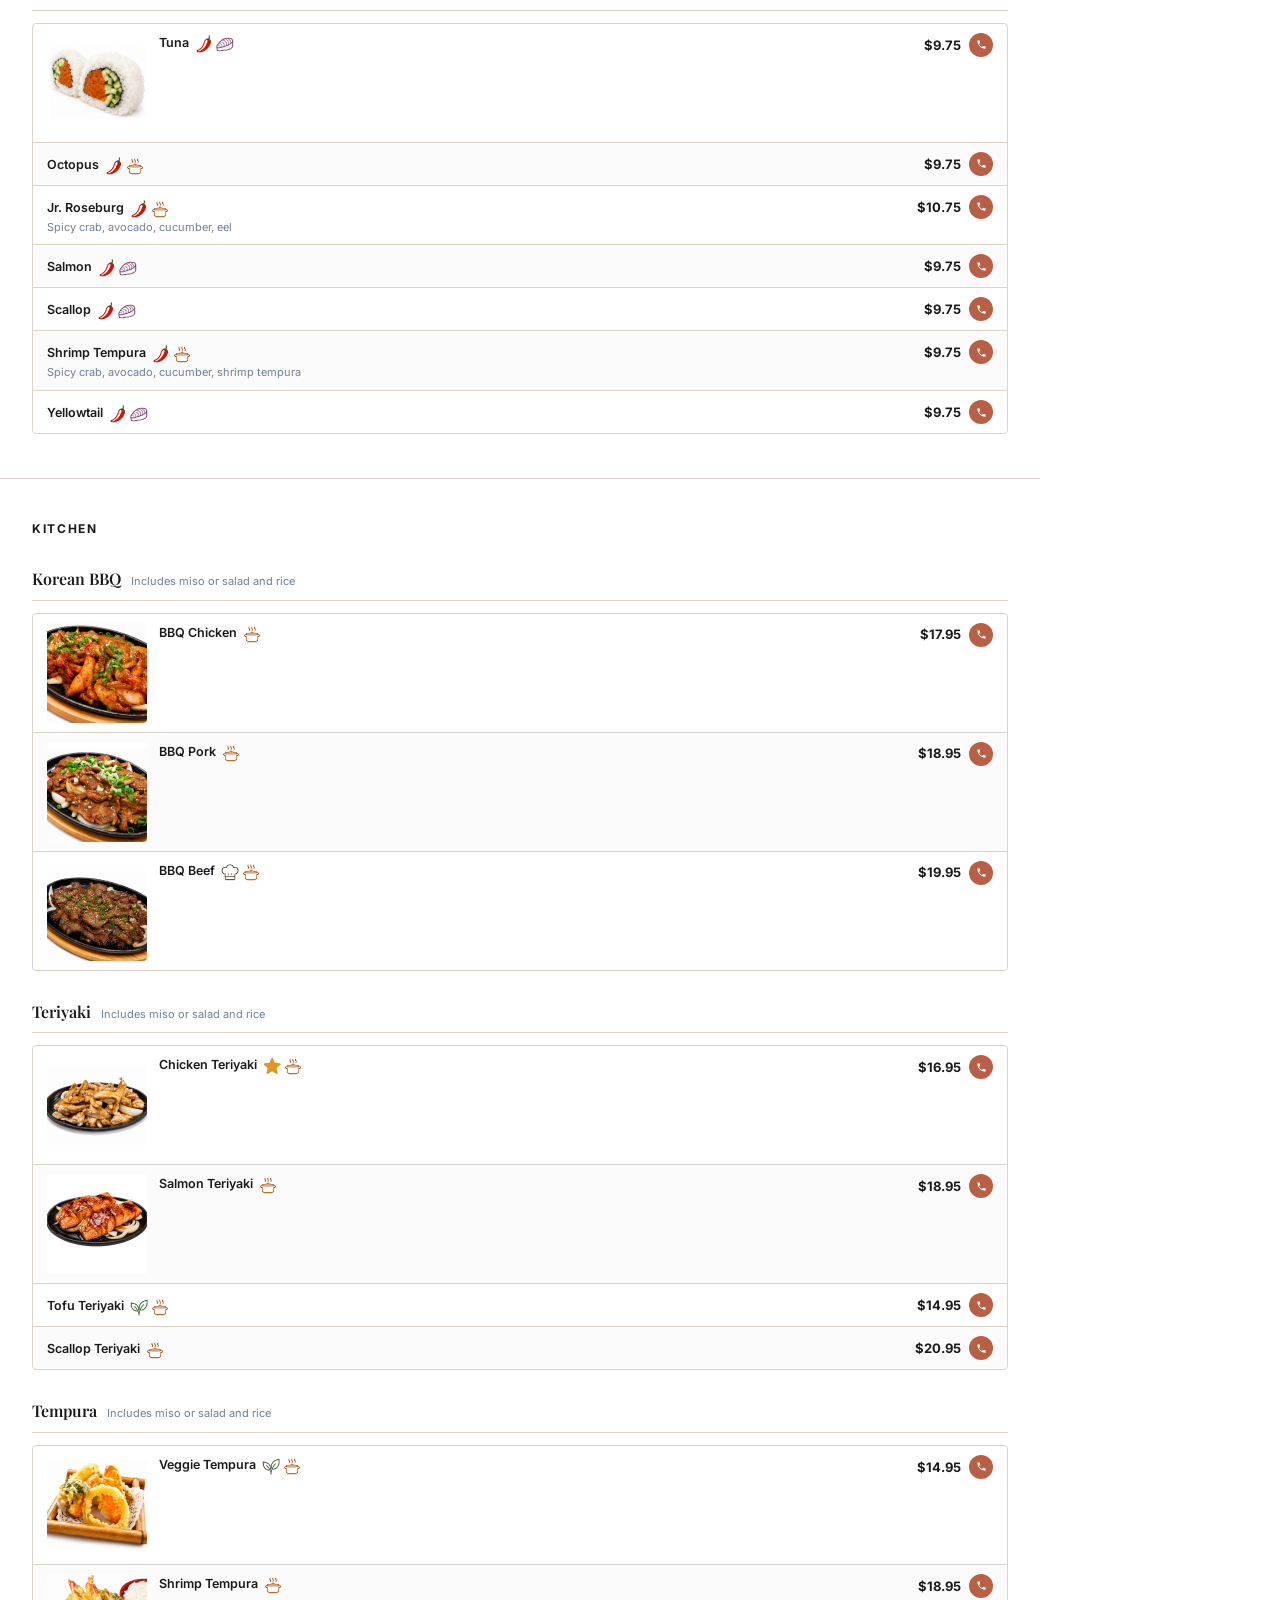
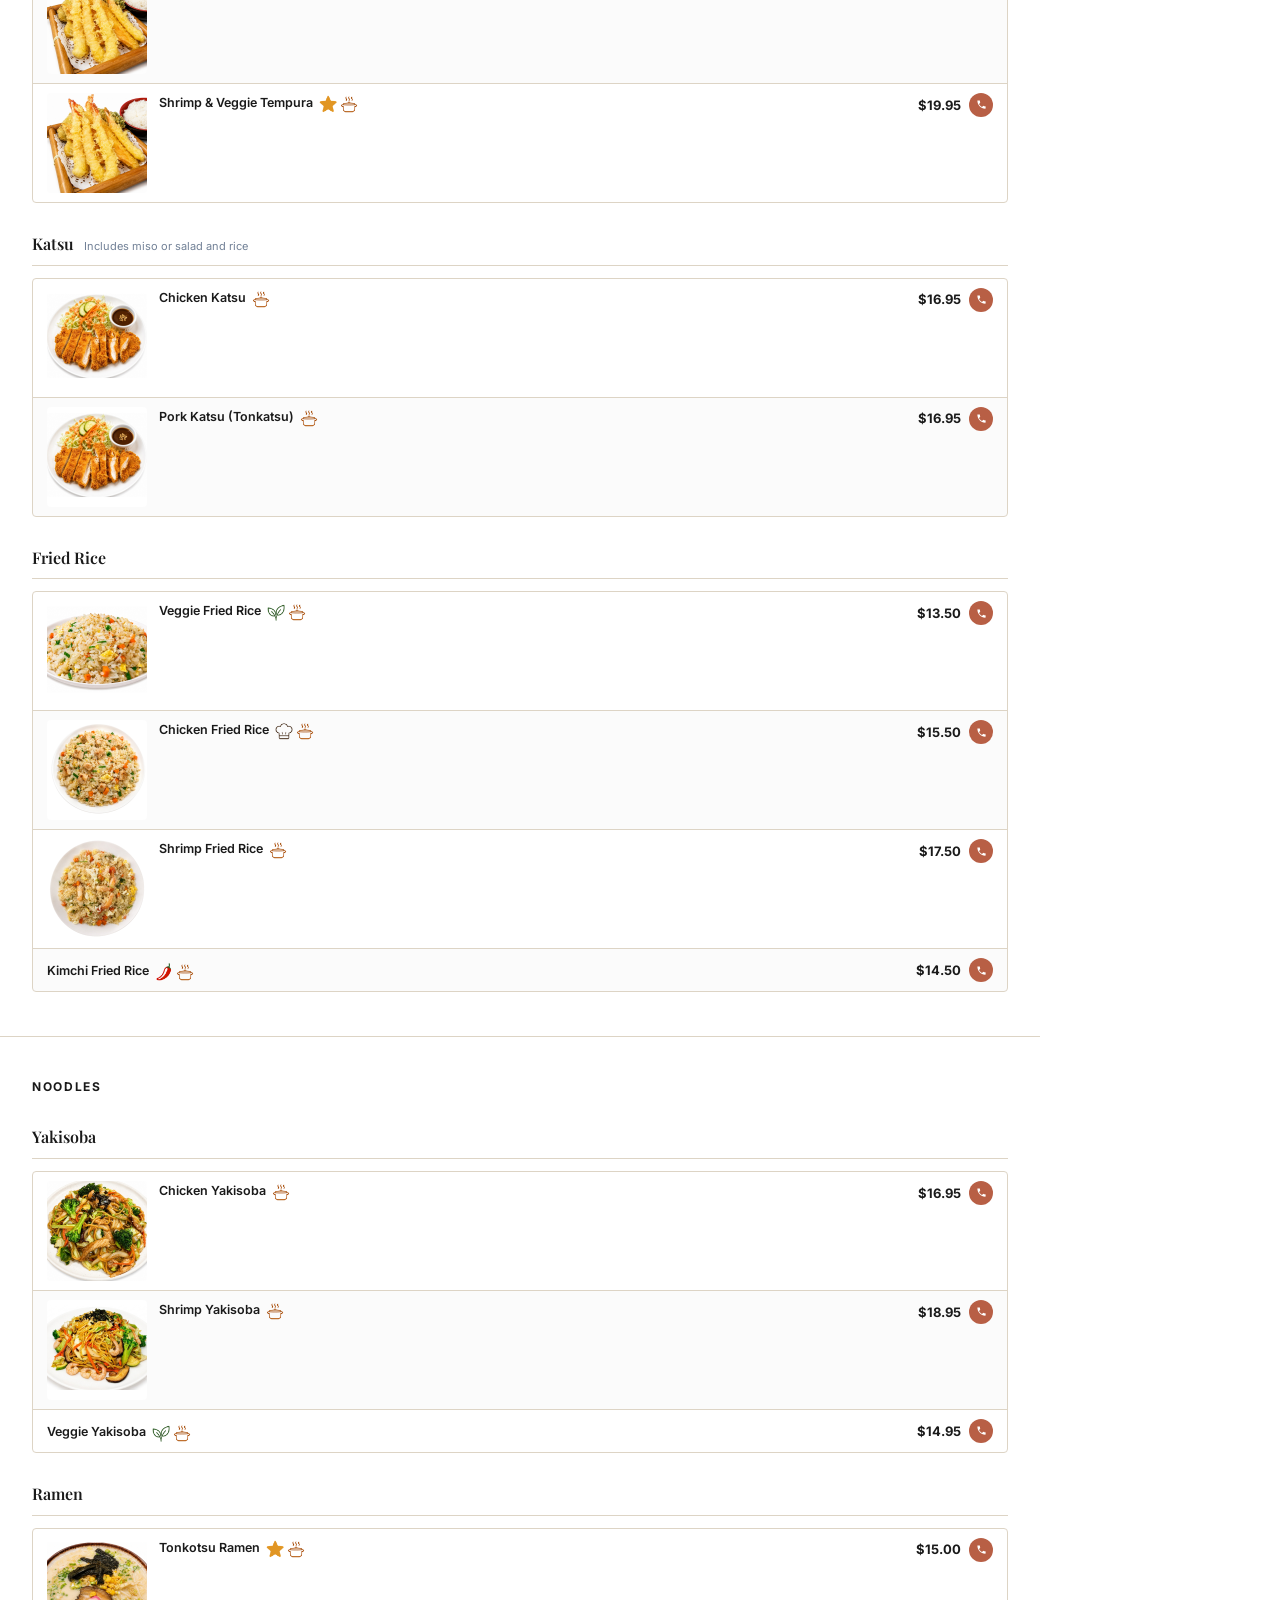
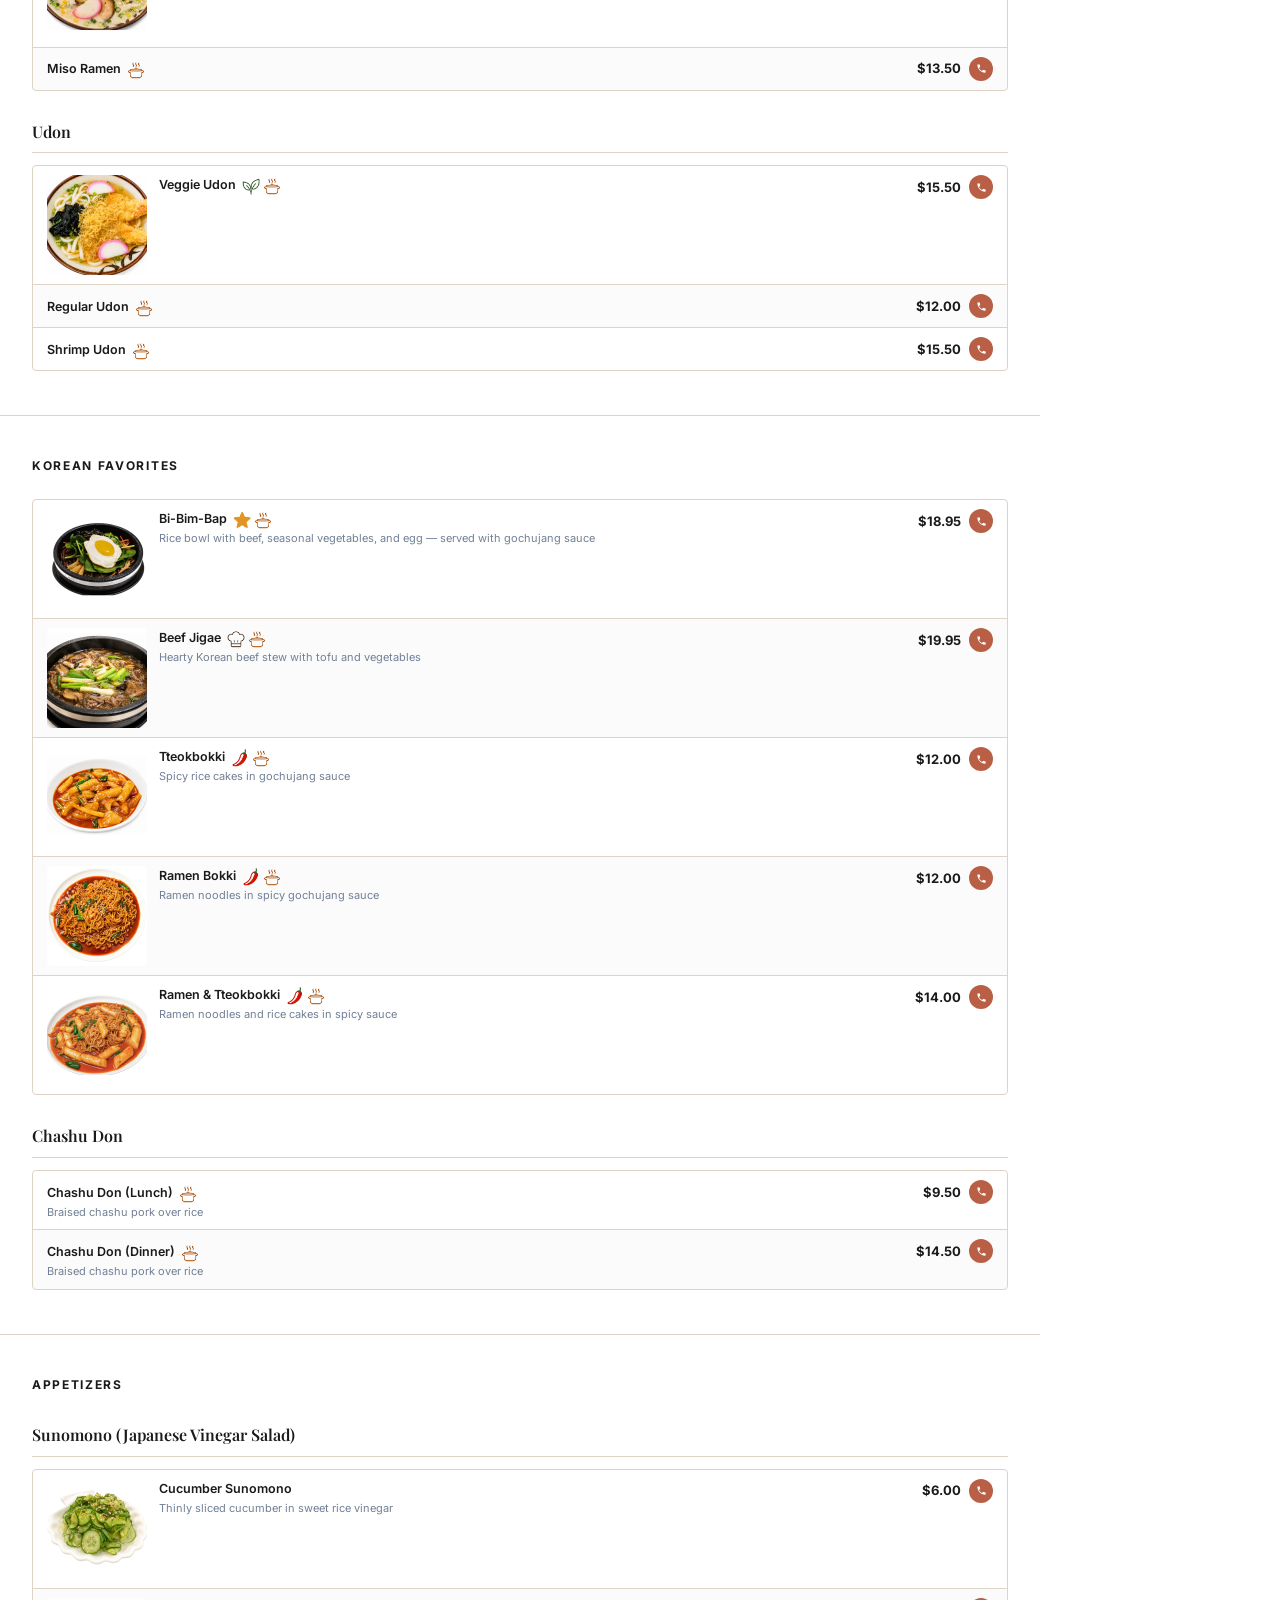
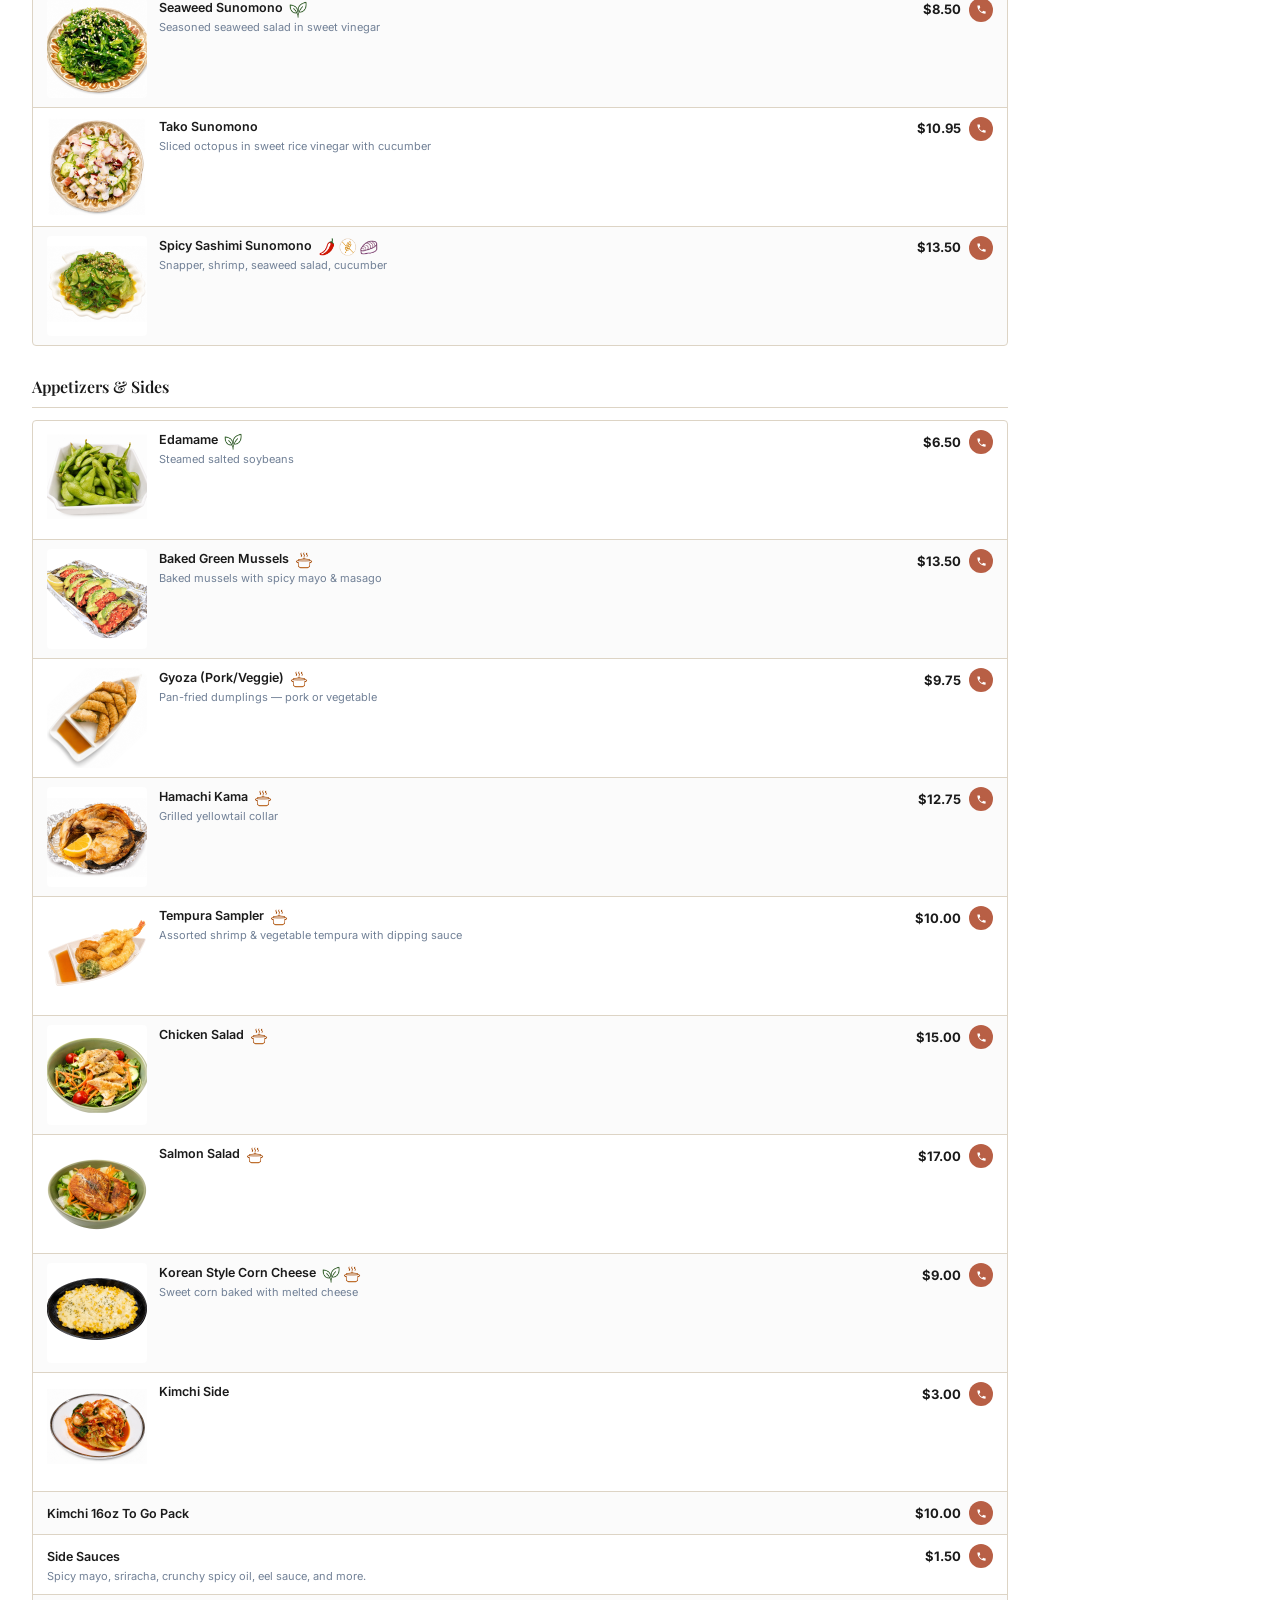
==== commit 170cbc6a: "Update roll ingredient descriptions" ====
--- a/menu.html
+++ b/menu.html
@@ -425,7 +425,7 @@
 <div class="menu-list-item menu-list-item-photo"><img alt="911" class="menu-list-thumb" loading="lazy" src="images/menu/Sushi/Roll/911.jpg"/><div class="menu-list-left"><div class="menu-list-name">911 (Tempura) <span class="menu-list-meta">5 pcs</span><div class="menu-list-dietary"><img alt="Best Seller" class="dietary-icon" src="images/icons/best.png" title="Best Seller"/><img alt="Raw" class="dietary-icon" src="images/icons/Raw.png" title="Contains Raw Fish"/><img alt="Cooked" class="dietary-icon" src="images/icons/Cooked.png" title="Fully Cooked"/></div></div><div class="menu-list-desc">Tuna, salmon, shrimp, crab, avocado</div></div><div class="menu-list-right"><div class="menu-list-price">$16.95</div><a aria-label="Call to order 911 (Tempura) 5 pcs" class="menu-list-call" href="tel:5416721688"><svg fill="currentColor" height="11" viewbox="0 0 24 24" width="11" xmlns="http://www.w3.org/2000/svg"><path d="M6.6 10.8c1.4 2.8 3.8 5.1 6.6 6.6l2.2-2.2c.3-.3.7-.4 1-.2 1.1.4 2.3.6 3.6.6.6 0 1 .4 1 1V20c0 .6-.4 1-1 1-9.4 0-17-7.6-17-17 0-.6.4-1 1-1h3.5c.6 0 1 .4 1 1 0 1.3.2 2.5.6 3.6.1.3 0 .7-.3 1L6.6 10.8z"></path></svg></a></div></div>
 <div class="menu-list-item menu-list-item-photo"><img alt="5th Ave" class="menu-list-thumb" loading="lazy" src="images/menu/Sushi/Roll/5th Avenue Roll.jpg"/><div class="menu-list-left"><div class="menu-list-name">5th Ave <span class="menu-list-meta">4 pcs</span><div class="menu-list-dietary"><img alt="Raw" class="dietary-icon" src="images/icons/Raw.png" title="Contains Raw Fish"/></div></div><div class="menu-list-desc">Crab, avocado, cucumber, salmon</div></div><div class="menu-list-right"><div class="menu-list-price">$9.95</div><a aria-label="Call to order 5th Ave 4 pcs" class="menu-list-call" href="tel:5416721688"><svg fill="currentColor" height="11" viewbox="0 0 24 24" width="11" xmlns="http://www.w3.org/2000/svg"><path d="M6.6 10.8c1.4 2.8 3.8 5.1 6.6 6.6l2.2-2.2c.3-.3.7-.4 1-.2 1.1.4 2.3.6 3.6.6.6 0 1 .4 1 1V20c0 .6-.4 1-1 1-9.4 0-17-7.6-17-17 0-.6.4-1 1-1h3.5c.6 0 1 .4 1 1 0 1.3.2 2.5.6 3.6.1.3 0 .7-.3 1L6.6 10.8z"></path></svg></a></div></div>
 <div class="menu-list-item menu-list-item-photo"><img alt="Oregon" class="menu-list-thumb" loading="lazy" src="images/menu/Sushi/Roll/Oregon Roll.jpg"/><div class="menu-list-left"><div class="menu-list-name">Oregon <span class="menu-list-meta">4 pcs</span><div class="menu-list-dietary"><img alt="Raw" class="dietary-icon" src="images/icons/Raw.png" title="Contains Raw Fish"/></div></div><div class="menu-list-desc">Crab, avocado, cucumber, tuna</div></div><div class="menu-list-right"><div class="menu-list-price">$9.95</div><a aria-label="Call to order Oregon 4 pcs" class="menu-list-call" href="tel:5416721688"><svg fill="currentColor" height="11" viewbox="0 0 24 24" width="11" xmlns="http://www.w3.org/2000/svg"><path d="M6.6 10.8c1.4 2.8 3.8 5.1 6.6 6.6l2.2-2.2c.3-.3.7-.4 1-.2 1.1.4 2.3.6 3.6.6.6 0 1 .4 1 1V20c0 .6-.4 1-1 1-9.4 0-17-7.6-17-17 0-.6.4-1 1-1h3.5c.6 0 1 .4 1 1 0 1.3.2 2.5.6 3.6.1.3 0 .7-.3 1L6.6 10.8z"></path></svg></a></div></div>
-<div class="menu-list-item menu-list-item-photo"><img alt="House Special" class="menu-list-thumb" loading="lazy" src="images/menu/Sushi/Roll/House Special.jpg"/><div class="menu-list-left"><div class="menu-list-name">House Special <span class="menu-list-meta">5 pcs</span></div><div class="menu-list-desc">Crab, cream cheese, cucumber</div></div><div class="menu-list-right"><div class="menu-list-price">$13.95</div><a aria-label="Call to order House Special 5 pcs" class="menu-list-call" href="tel:5416721688"><svg fill="currentColor" height="11" viewbox="0 0 24 24" width="11" xmlns="http://www.w3.org/2000/svg"><path d="M6.6 10.8c1.4 2.8 3.8 5.1 6.6 6.6l2.2-2.2c.3-.3.7-.4 1-.2 1.1.4 2.3.6 3.6.6.6 0 1 .4 1 1V20c0 .6-.4 1-1 1-9.4 0-17-7.6-17-17 0-.6.4-1 1-1h3.5c.6 0 1 .4 1 1 0 1.3.2 2.5.6 3.6.1.3 0 .7-.3 1L6.6 10.8z"></path></svg></a></div></div>
+<div class="menu-list-item menu-list-item-photo"><img alt="House Special" class="menu-list-thumb" loading="lazy" src="images/menu/Sushi/Roll/House Special.jpg"/><div class="menu-list-left"><div class="menu-list-name">House Special <span class="menu-list-meta">5 pcs</span></div><div class="menu-list-desc">Crab, salmon, cream cheese, cucumber</div></div><div class="menu-list-right"><div class="menu-list-price">$13.95</div><a aria-label="Call to order House Special 5 pcs" class="menu-list-call" href="tel:5416721688"><svg fill="currentColor" height="11" viewbox="0 0 24 24" width="11" xmlns="http://www.w3.org/2000/svg"><path d="M6.6 10.8c1.4 2.8 3.8 5.1 6.6 6.6l2.2-2.2c.3-.3.7-.4 1-.2 1.1.4 2.3.6 3.6.6.6 0 1 .4 1 1V20c0 .6-.4 1-1 1-9.4 0-17-7.6-17-17 0-.6.4-1 1-1h3.5c.6 0 1 .4 1 1 0 1.3.2 2.5.6 3.6.1.3 0 .7-.3 1L6.6 10.8z"></path></svg></a></div></div>
 <div class="menu-list-item">
 <div class="menu-list-left">
 <div class="menu-list-name">Kabuki <span class="menu-list-meta">4 pcs</span></div>
@@ -487,7 +487,7 @@
 <div class="menu-list-item">
 <div class="menu-list-left">
 <div class="menu-list-name">Negihama <span class="menu-list-meta">8 pcs</span><div class="menu-list-dietary"><img alt="Spicy" class="dietary-icon" src="images/icons/Spicy.png" title="Spicy"/><img alt="Raw" class="dietary-icon" src="images/icons/Raw.png" title="Contains Raw Fish"/></div></div>
-<div class="menu-list-desc">Crab, cucumber, spicy tuna, avocado</div>
+<div class="menu-list-desc">Crab, cucumber, shrimp tempura, spicy tuna, avocado</div>
 </div>
 <div class="menu-list-right"><div class="menu-list-price">$17.95</div><a aria-label="Call to order Negihama 8 pcs" class="menu-list-call" href="tel:5416721688"><svg fill="currentColor" height="11" viewbox="0 0 24 24" width="11" xmlns="http://www.w3.org/2000/svg"><path d="M6.6 10.8c1.4 2.8 3.8 5.1 6.6 6.6l2.2-2.2c.3-.3.7-.4 1-.2 1.1.4 2.3.6 3.6.6.6 0 1 .4 1 1V20c0 .6-.4 1-1 1-9.4 0-17-7.6-17-17 0-.6.4-1 1-1h3.5c.6 0 1 .4 1 1 0 1.3.2 2.5.6 3.6.1.3 0 .7-.3 1L6.6 10.8z"></path></svg></a></div>
 </div>
@@ -572,7 +572,7 @@
 <div class="menu-section-header"><div class="menu-section-title">Classic Rolls</div></div>
 <h3 class="menu-subsection-title">Maki Rolls</h3>
 <div class="menu-list">
-<div class="menu-list-item menu-list-item-photo"><img alt="Salmon Skin Roll" class="menu-list-thumb" loading="lazy" src="images/menu/Sushi/Roll/Salmon Skin Roll.jpg"/><div class="menu-list-left"><div class="menu-list-name">Salmon Skin Roll <span class="menu-list-meta">4 pcs</span><div class="menu-list-dietary"><img alt="Cooked" class="dietary-icon" src="images/icons/Cooked.png" title="Fully Cooked"/></div></div><div class="menu-list-desc">Salmon skin</div></div><div class="menu-list-right"><div class="menu-list-price">$7.00</div><a aria-label="Call to order Salmon Skin Roll 4 pcs" class="menu-list-call" href="tel:5416721688"><svg fill="currentColor" height="11" viewbox="0 0 24 24" width="11" xmlns="http://www.w3.org/2000/svg"><path d="M6.6 10.8c1.4 2.8 3.8 5.1 6.6 6.6l2.2-2.2c.3-.3.7-.4 1-.2 1.1.4 2.3.6 3.6.6.6 0 1 .4 1 1V20c0 .6-.4 1-1 1-9.4 0-17-7.6-17-17 0-.6.4-1 1-1h3.5c.6 0 1 .4 1 1 0 1.3.2 2.5.6 3.6.1.3 0 .7-.3 1L6.6 10.8z"></path></svg></a></div></div>
+<div class="menu-list-item menu-list-item-photo"><img alt="Salmon Skin Roll" class="menu-list-thumb" loading="lazy" src="images/menu/Sushi/Roll/Salmon Skin Roll.jpg"/><div class="menu-list-left"><div class="menu-list-name">Salmon Skin Roll <span class="menu-list-meta">4 pcs</span><div class="menu-list-dietary"><img alt="Cooked" class="dietary-icon" src="images/icons/Cooked.png" title="Fully Cooked"/></div></div><div class="menu-list-desc">Salmon skin, cucumber</div></div><div class="menu-list-right"><div class="menu-list-price">$7.00</div><a aria-label="Call to order Salmon Skin Roll 4 pcs" class="menu-list-call" href="tel:5416721688"><svg fill="currentColor" height="11" viewbox="0 0 24 24" width="11" xmlns="http://www.w3.org/2000/svg"><path d="M6.6 10.8c1.4 2.8 3.8 5.1 6.6 6.6l2.2-2.2c.3-.3.7-.4 1-.2 1.1.4 2.3.6 3.6.6.6 0 1 .4 1 1V20c0 .6-.4 1-1 1-9.4 0-17-7.6-17-17 0-.6.4-1 1-1h3.5c.6 0 1 .4 1 1 0 1.3.2 2.5.6 3.6.1.3 0 .7-.3 1L6.6 10.8z"></path></svg></a></div></div>
 <div class="menu-list-item menu-list-item-photo"><img alt="Caterpillar Roll" class="menu-list-thumb" loading="lazy" src="images/menu/Sushi/Roll/Caterpillar Roll.jpg"/><div class="menu-list-left"><div class="menu-list-name">Caterpillar <span class="menu-list-meta">4 pcs</span><div class="menu-list-dietary"><img alt="Cooked" class="dietary-icon" src="images/icons/Cooked.png" title="Fully Cooked"/></div></div><div class="menu-list-desc">Eel, crab, cucumber, avocado</div></div><div class="menu-list-right"><div class="menu-list-price">$8.50</div><a aria-label="Call to order Caterpillar 4 pcs" class="menu-list-call" href="tel:5416721688"><svg fill="currentColor" height="11" viewbox="0 0 24 24" width="11" xmlns="http://www.w3.org/2000/svg"><path d="M6.6 10.8c1.4 2.8 3.8 5.1 6.6 6.6l2.2-2.2c.3-.3.7-.4 1-.2 1.1.4 2.3.6 3.6.6.6 0 1 .4 1 1V20c0 .6-.4 1-1 1-9.4 0-17-7.6-17-17 0-.6.4-1 1-1h3.5c.6 0 1 .4 1 1 0 1.3.2 2.5.6 3.6.1.3 0 .7-.3 1L6.6 10.8z"></path></svg></a></div></div>
 <div class="menu-list-item menu-list-item-photo"><img alt="Veggie Roll" class="menu-list-thumb" loading="lazy" src="images/menu/Sushi/Roll/Veggie Roll.jpg"/><div class="menu-list-left"><div class="menu-list-name">Veggie Roll <span class="menu-list-meta">4 pcs</span><div class="menu-list-dietary"><img alt="Veg/Vegan" class="dietary-icon" src="images/icons/Vegan.png" title="Vegetarian / Vegan"/></div></div><div class="menu-list-desc">Kanpyo, burdock, pickled radish, avocado, cucumber</div></div><div class="menu-list-right"><div class="menu-list-price">$7.50</div><a aria-label="Call to order Veggie Roll 4 pcs" class="menu-list-call" href="tel:5416721688"><svg fill="currentColor" height="11" viewbox="0 0 24 24" width="11" xmlns="http://www.w3.org/2000/svg"><path d="M6.6 10.8c1.4 2.8 3.8 5.1 6.6 6.6l2.2-2.2c.3-.3.7-.4 1-.2 1.1.4 2.3.6 3.6.6.6 0 1 .4 1 1V20c0 .6-.4 1-1 1-9.4 0-17-7.6-17-17 0-.6.4-1 1-1h3.5c.6 0 1 .4 1 1 0 1.3.2 2.5.6 3.6.1.3 0 .7-.3 1L6.6 10.8z"></path></svg></a></div></div>
 <div class="menu-list-item">
@@ -606,7 +606,7 @@
 <div class="menu-list-item">
 <div class="menu-list-left">
 <div class="menu-list-name">Eel Roll <span class="menu-list-meta">4 pcs</span><div class="menu-list-dietary"><img alt="Cooked" class="dietary-icon" src="images/icons/Cooked.png" title="Fully Cooked"/></div></div>
-<div class="menu-list-desc">Eel</div>
+<div class="menu-list-desc">Eel, cucumber</div>
 </div>
 <div class="menu-list-right"><div class="menu-list-price">$9.25</div><a aria-label="Call to order Eel Roll 4 pcs" class="menu-list-call" href="tel:5416721688"><svg fill="currentColor" height="11" viewbox="0 0 24 24" width="11" xmlns="http://www.w3.org/2000/svg"><path d="M6.6 10.8c1.4 2.8 3.8 5.1 6.6 6.6l2.2-2.2c.3-.3.7-.4 1-.2 1.1.4 2.3.6 3.6.6.6 0 1 .4 1 1V20c0 .6-.4 1-1 1-9.4 0-17-7.6-17-17 0-.6.4-1 1-1h3.5c.6 0 1 .4 1 1 0 1.3.2 2.5.6 3.6.1.3 0 .7-.3 1L6.6 10.8z"></path></svg></a></div>
 </div>
@@ -641,7 +641,7 @@
 <div class="menu-list-item">
 <div class="menu-list-left">
 <div class="menu-list-name">Octopus Roll <span class="menu-list-meta">4 pcs</span></div>
-<div class="menu-list-desc">Octopus</div>
+<div class="menu-list-desc">Octopus, cucumber</div>
 </div>
 <div class="menu-list-right"><div class="menu-list-price">$8.75</div><a aria-label="Call to order Octopus Roll 4 pcs" class="menu-list-call" href="tel:5416721688"><svg fill="currentColor" height="11" viewbox="0 0 24 24" width="11" xmlns="http://www.w3.org/2000/svg"><path d="M6.6 10.8c1.4 2.8 3.8 5.1 6.6 6.6l2.2-2.2c.3-.3.7-.4 1-.2 1.1.4 2.3.6 3.6.6.6 0 1 .4 1 1V20c0 .6-.4 1-1 1-9.4 0-17-7.6-17-17 0-.6.4-1 1-1h3.5c.6 0 1 .4 1 1 0 1.3.2 2.5.6 3.6.1.3 0 .7-.3 1L6.6 10.8z"></path></svg></a></div>
 </div>
--- a/styles.css
+++ b/styles.css
@@ -1054,7 +1054,7 @@
 
   .footer { padding: 40px 0 24px; }
   .footer-inner { flex-direction: column; align-items: center; text-align: center; }
-  .footer-values { gap: 20px; }
+  .footer-values { display: grid; grid-template-columns: repeat(2, 1fr); gap: 28px 40px; justify-items: center; }
 
   body { padding-bottom: 64px; }
   .mobile-bottom-nav { display: block; }
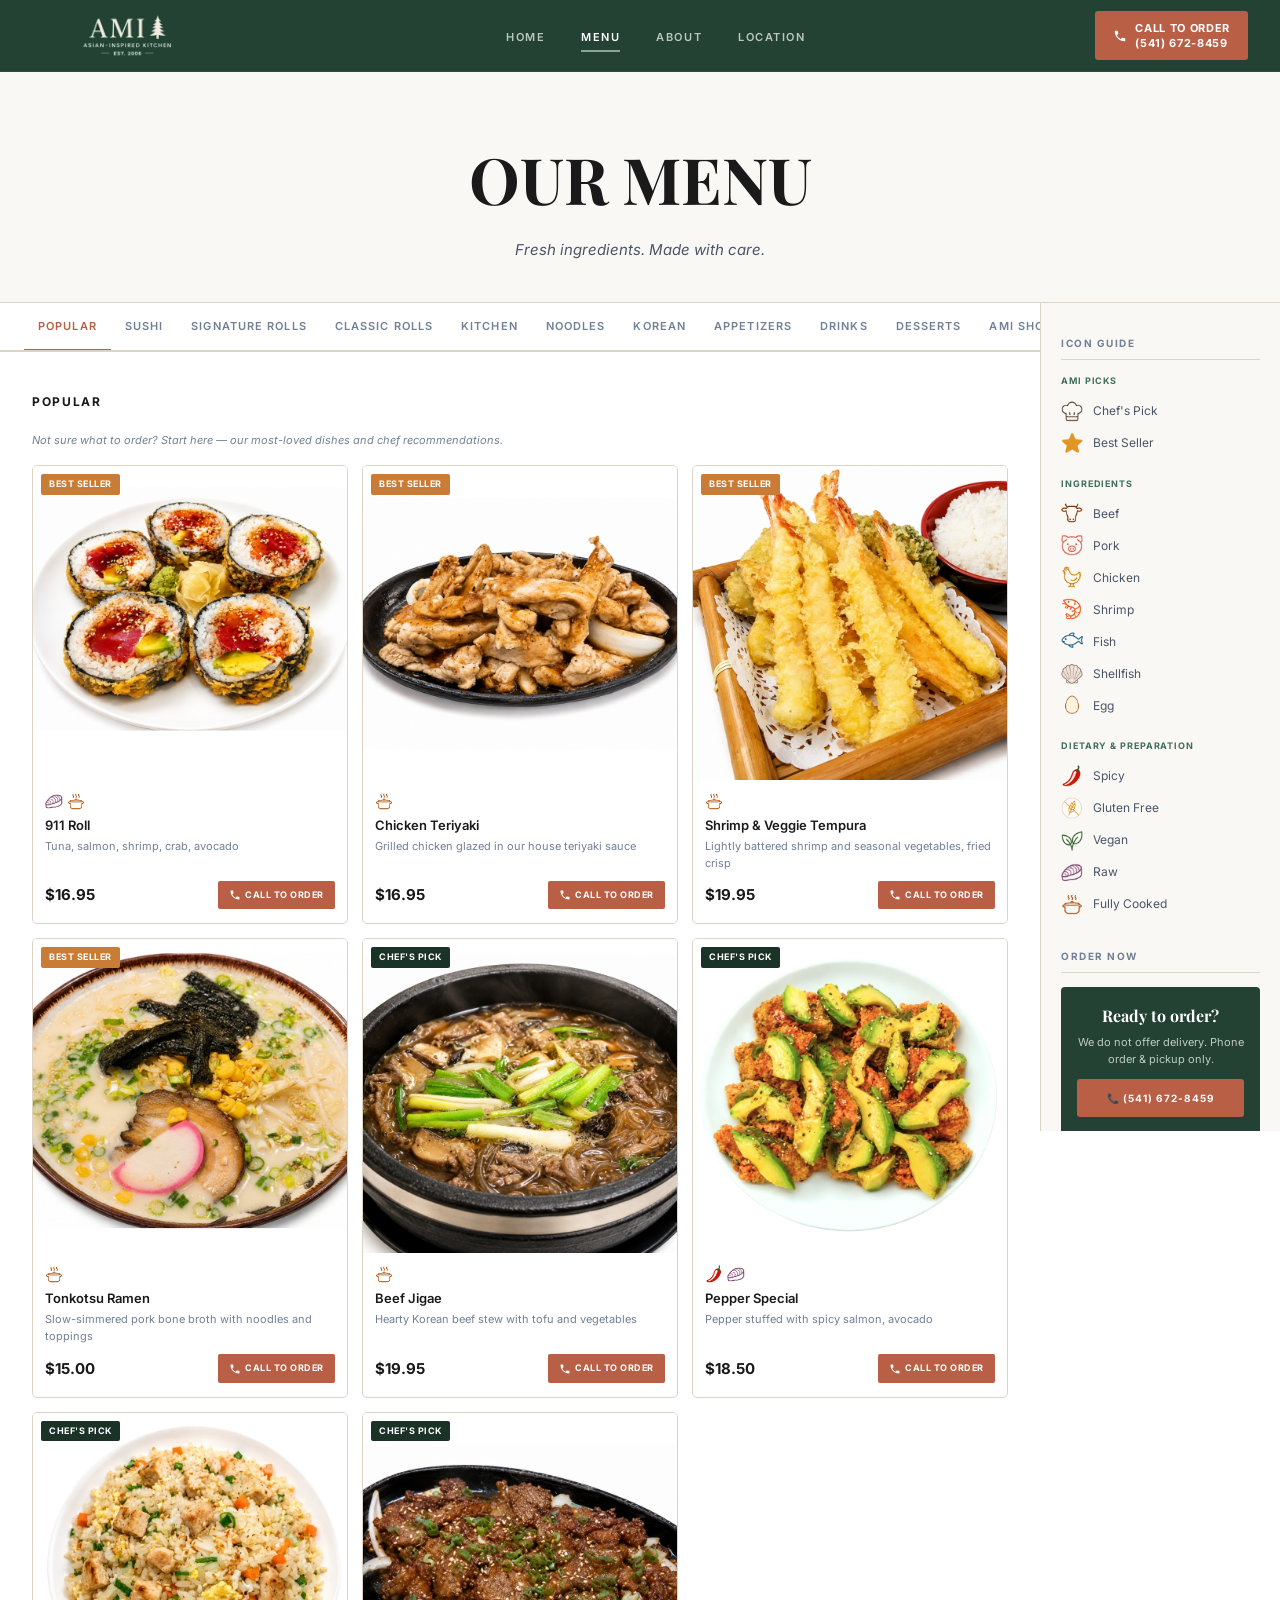
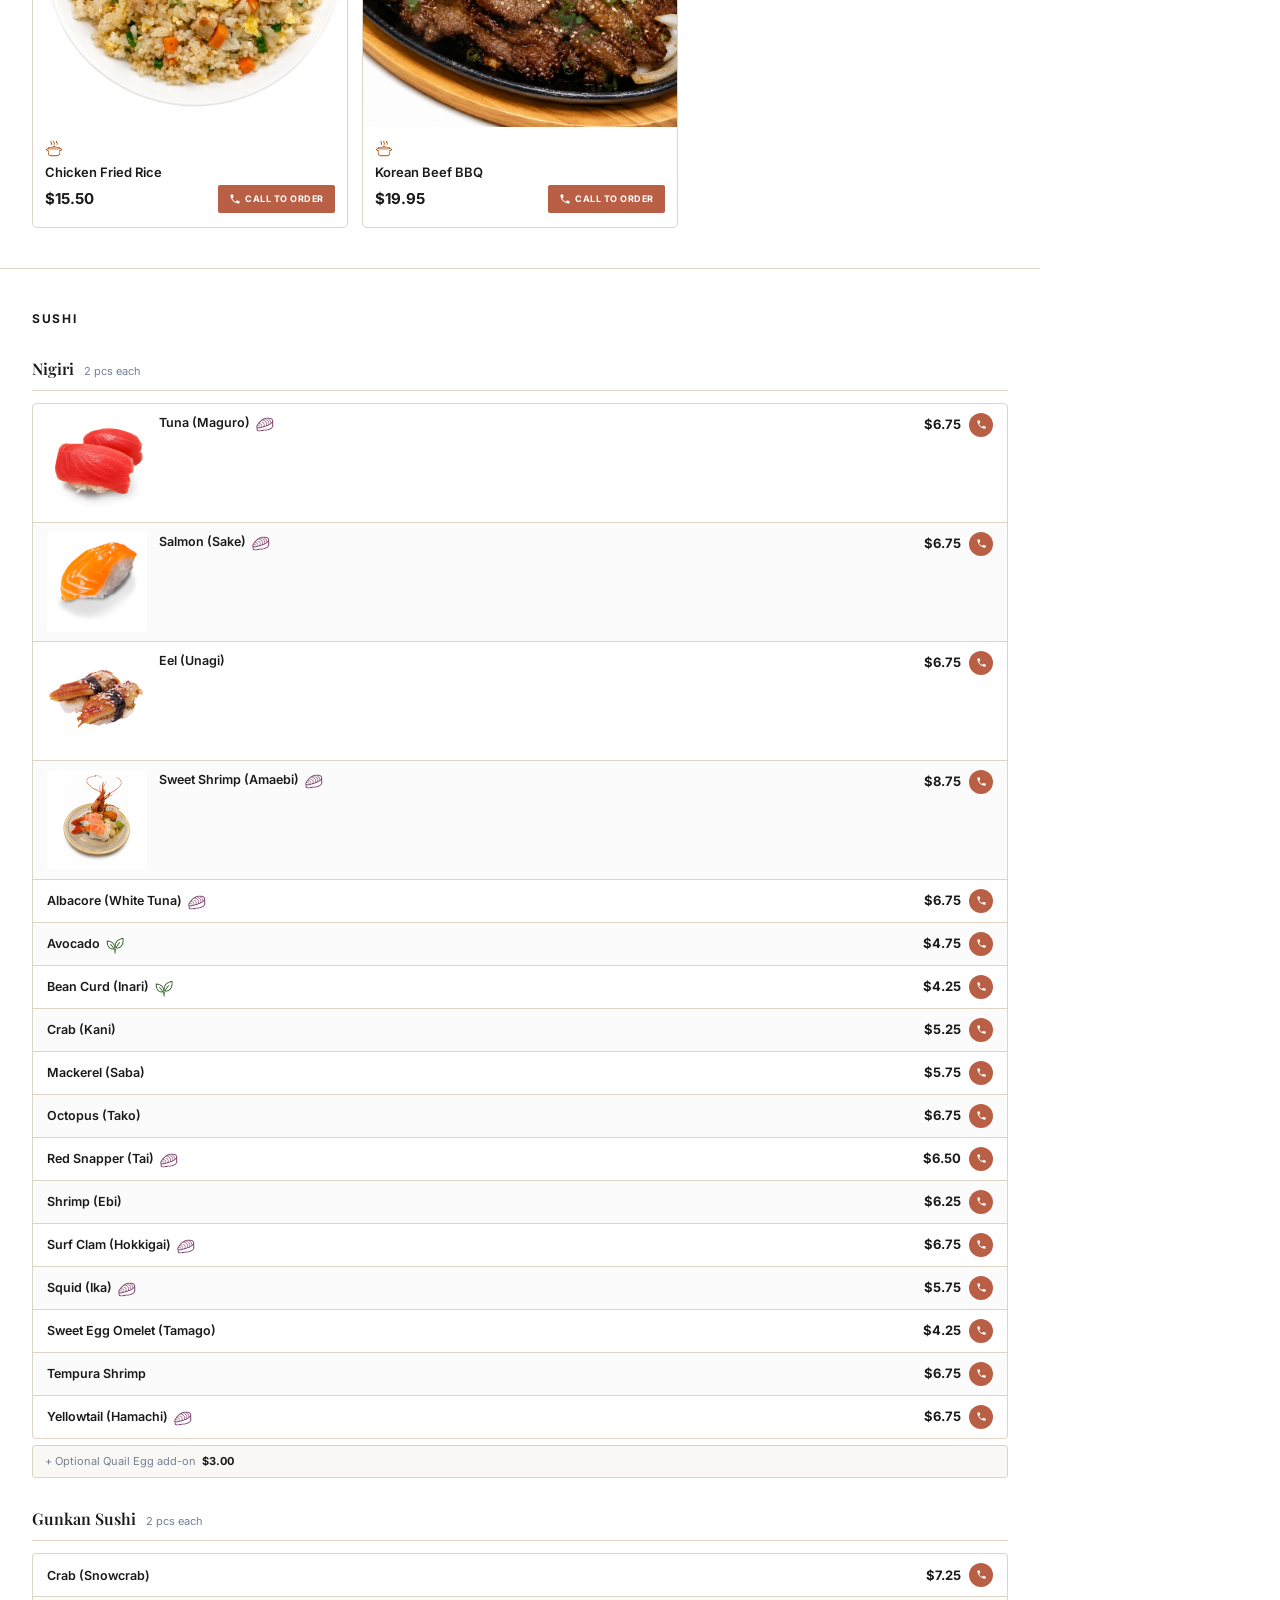
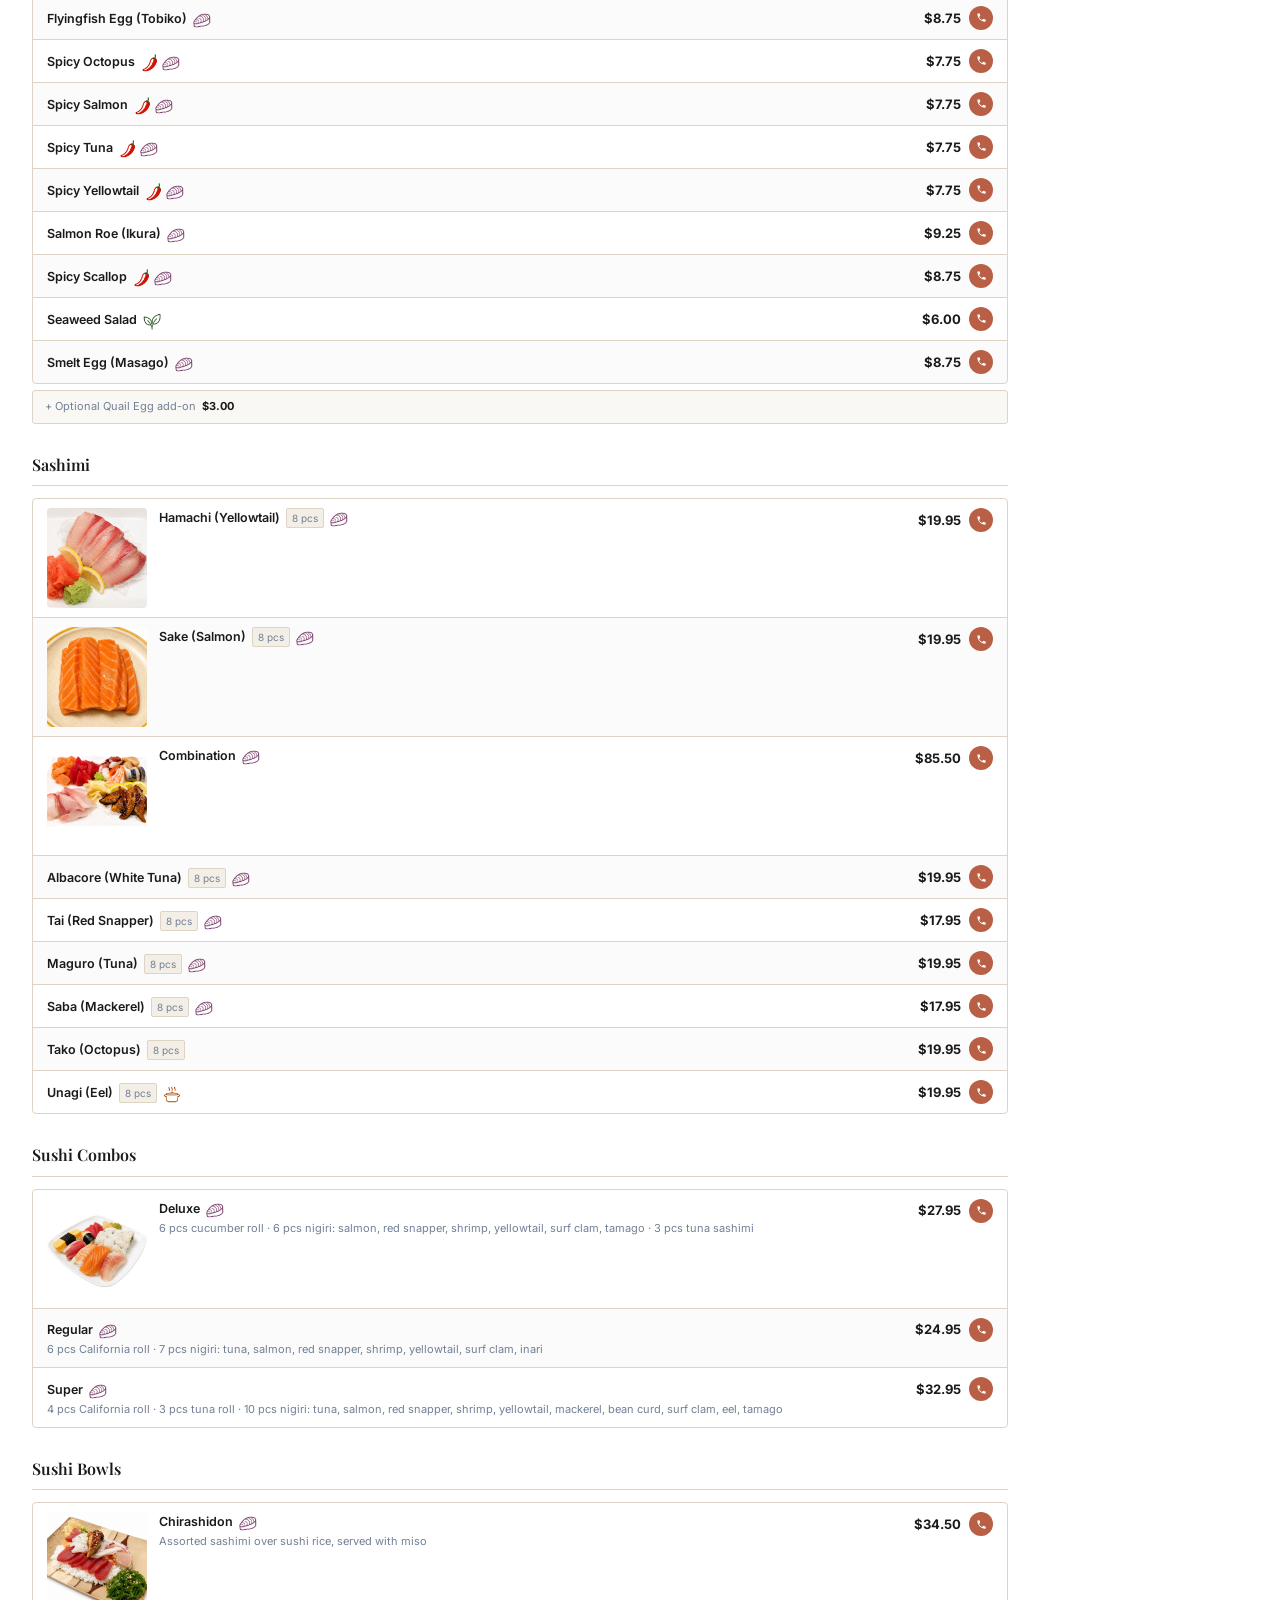
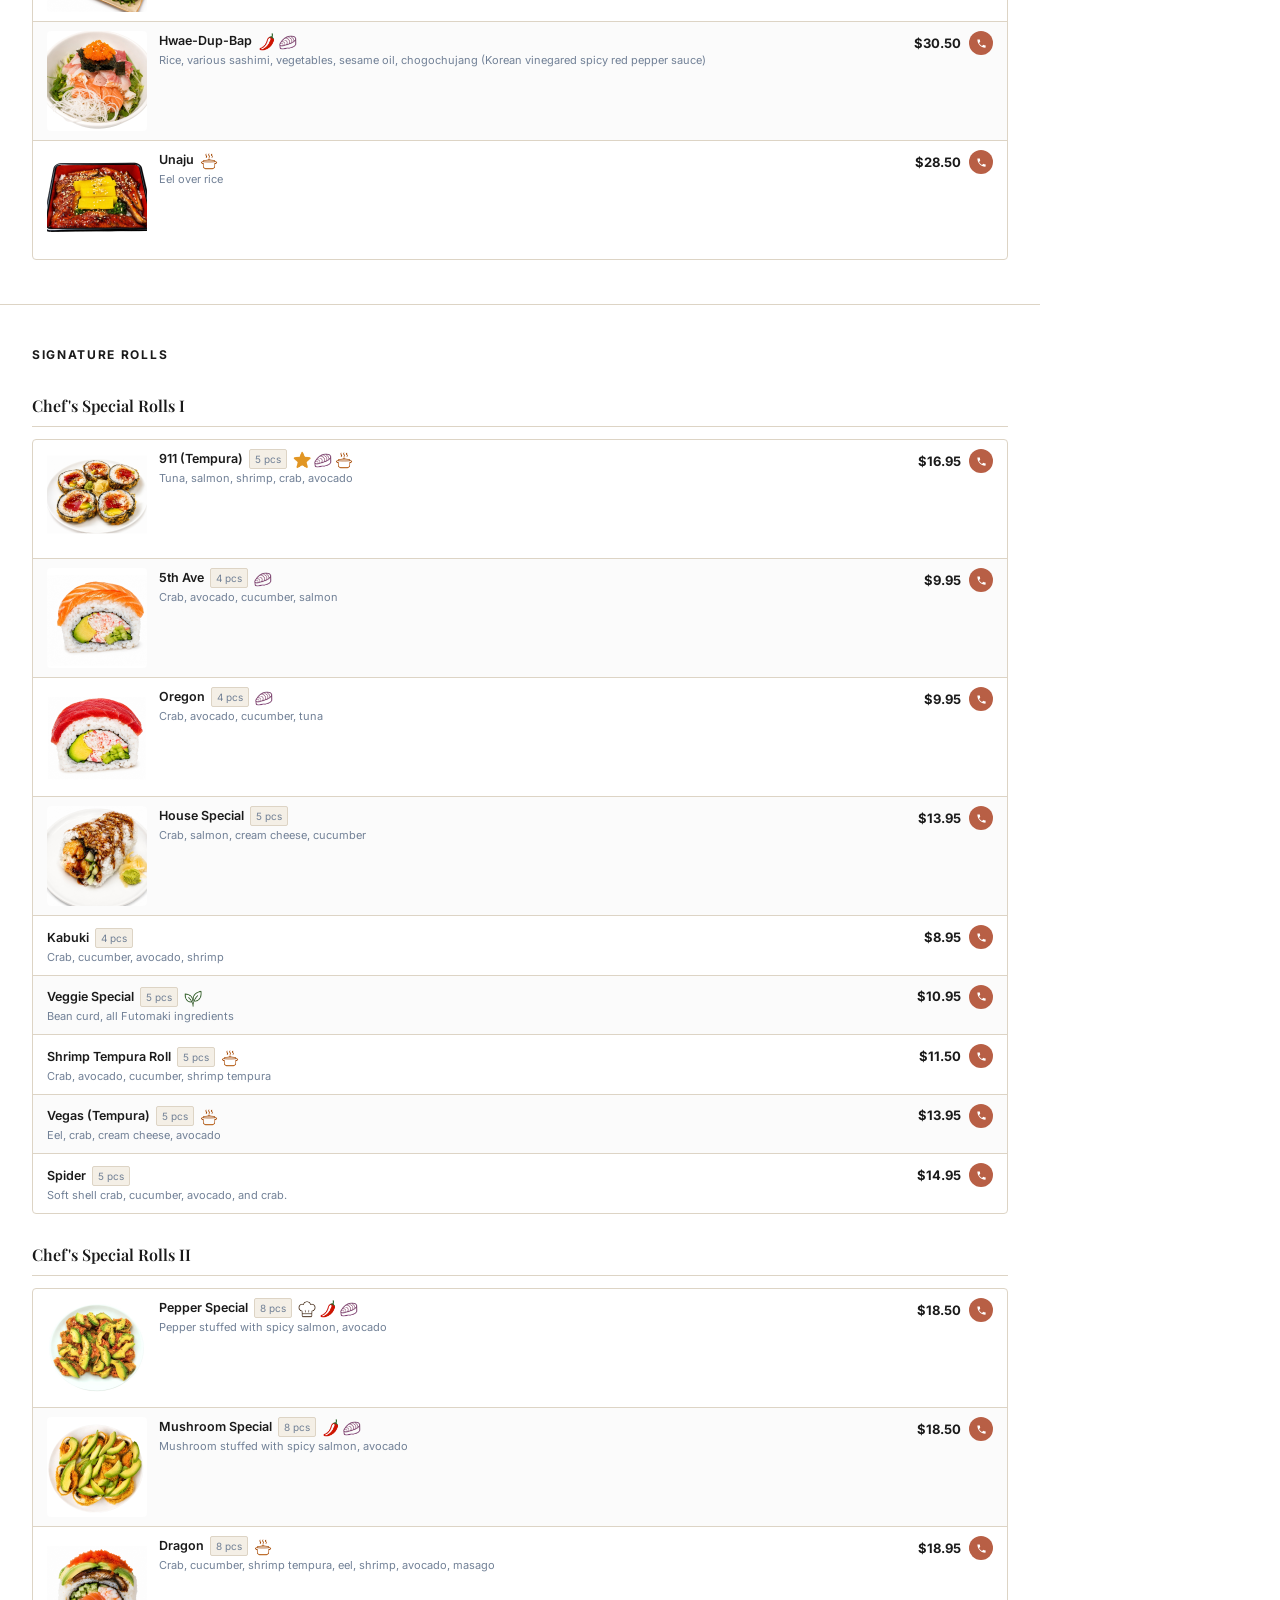
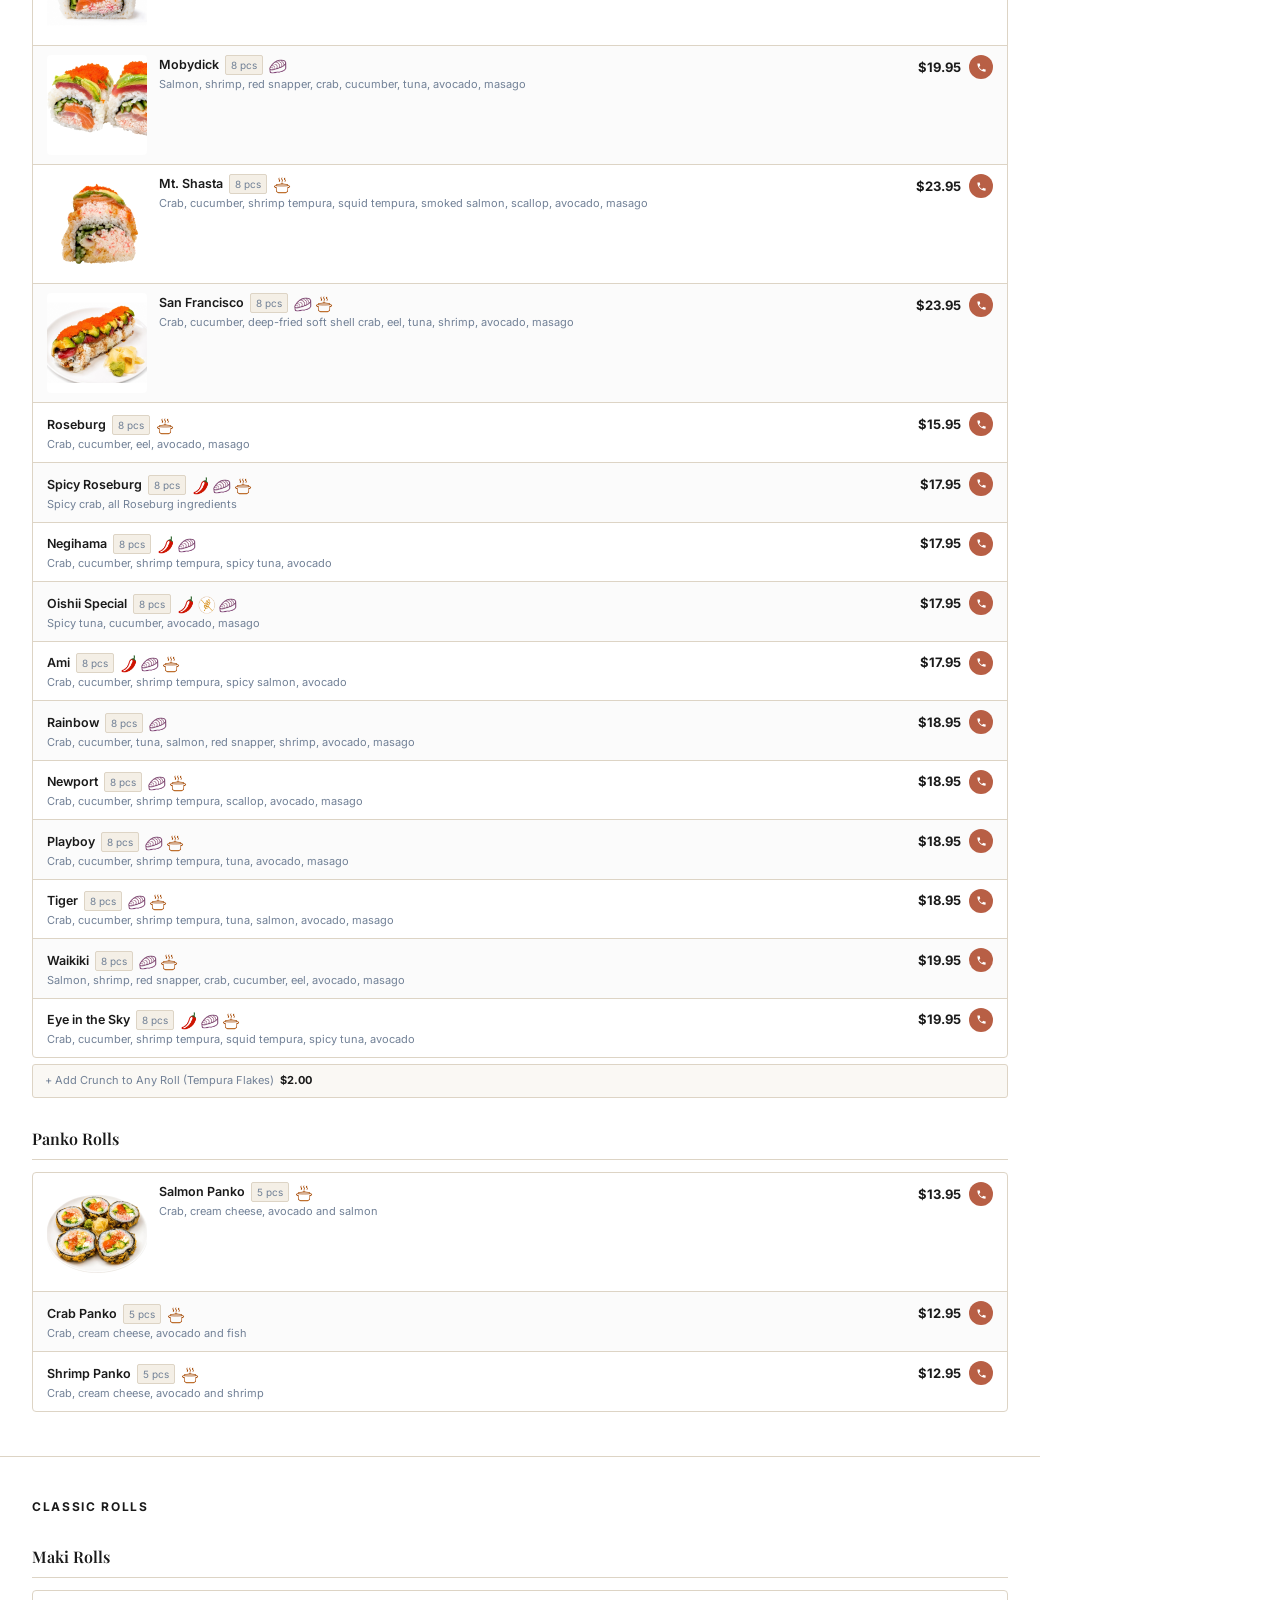
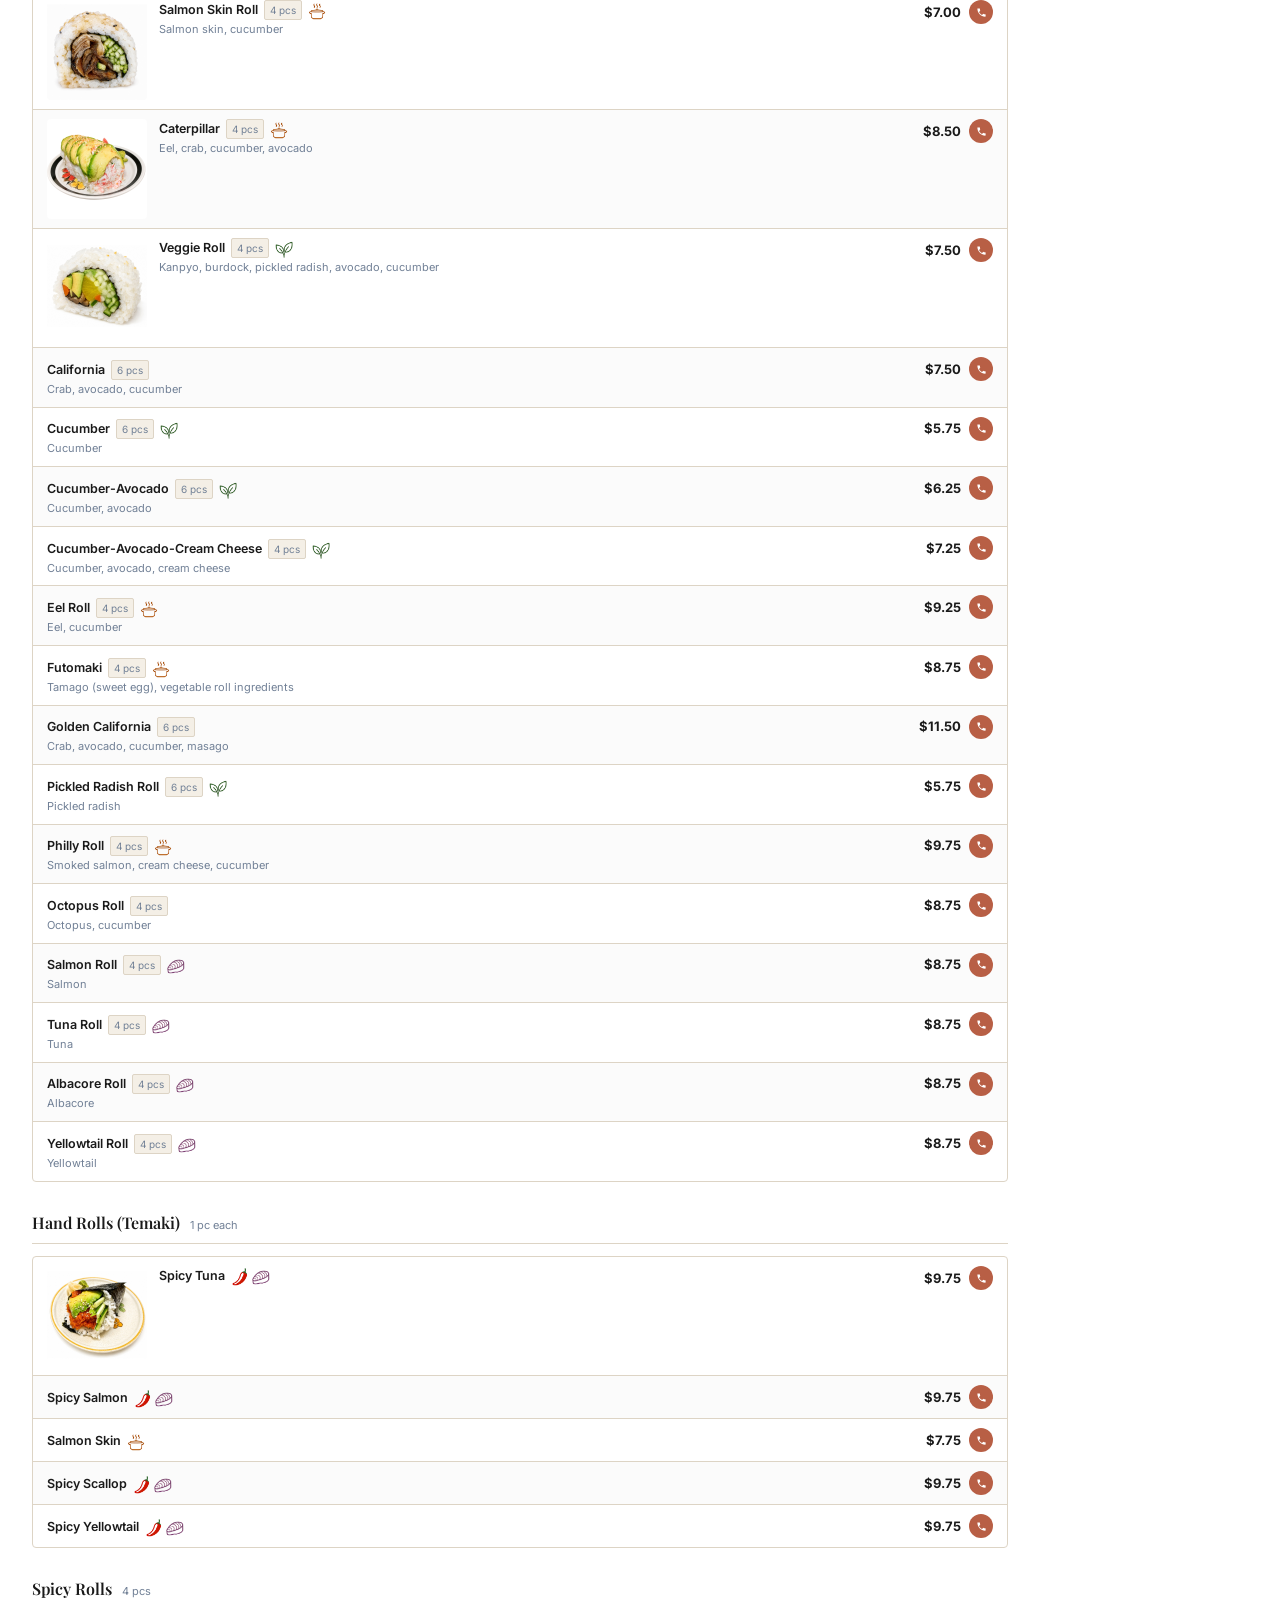
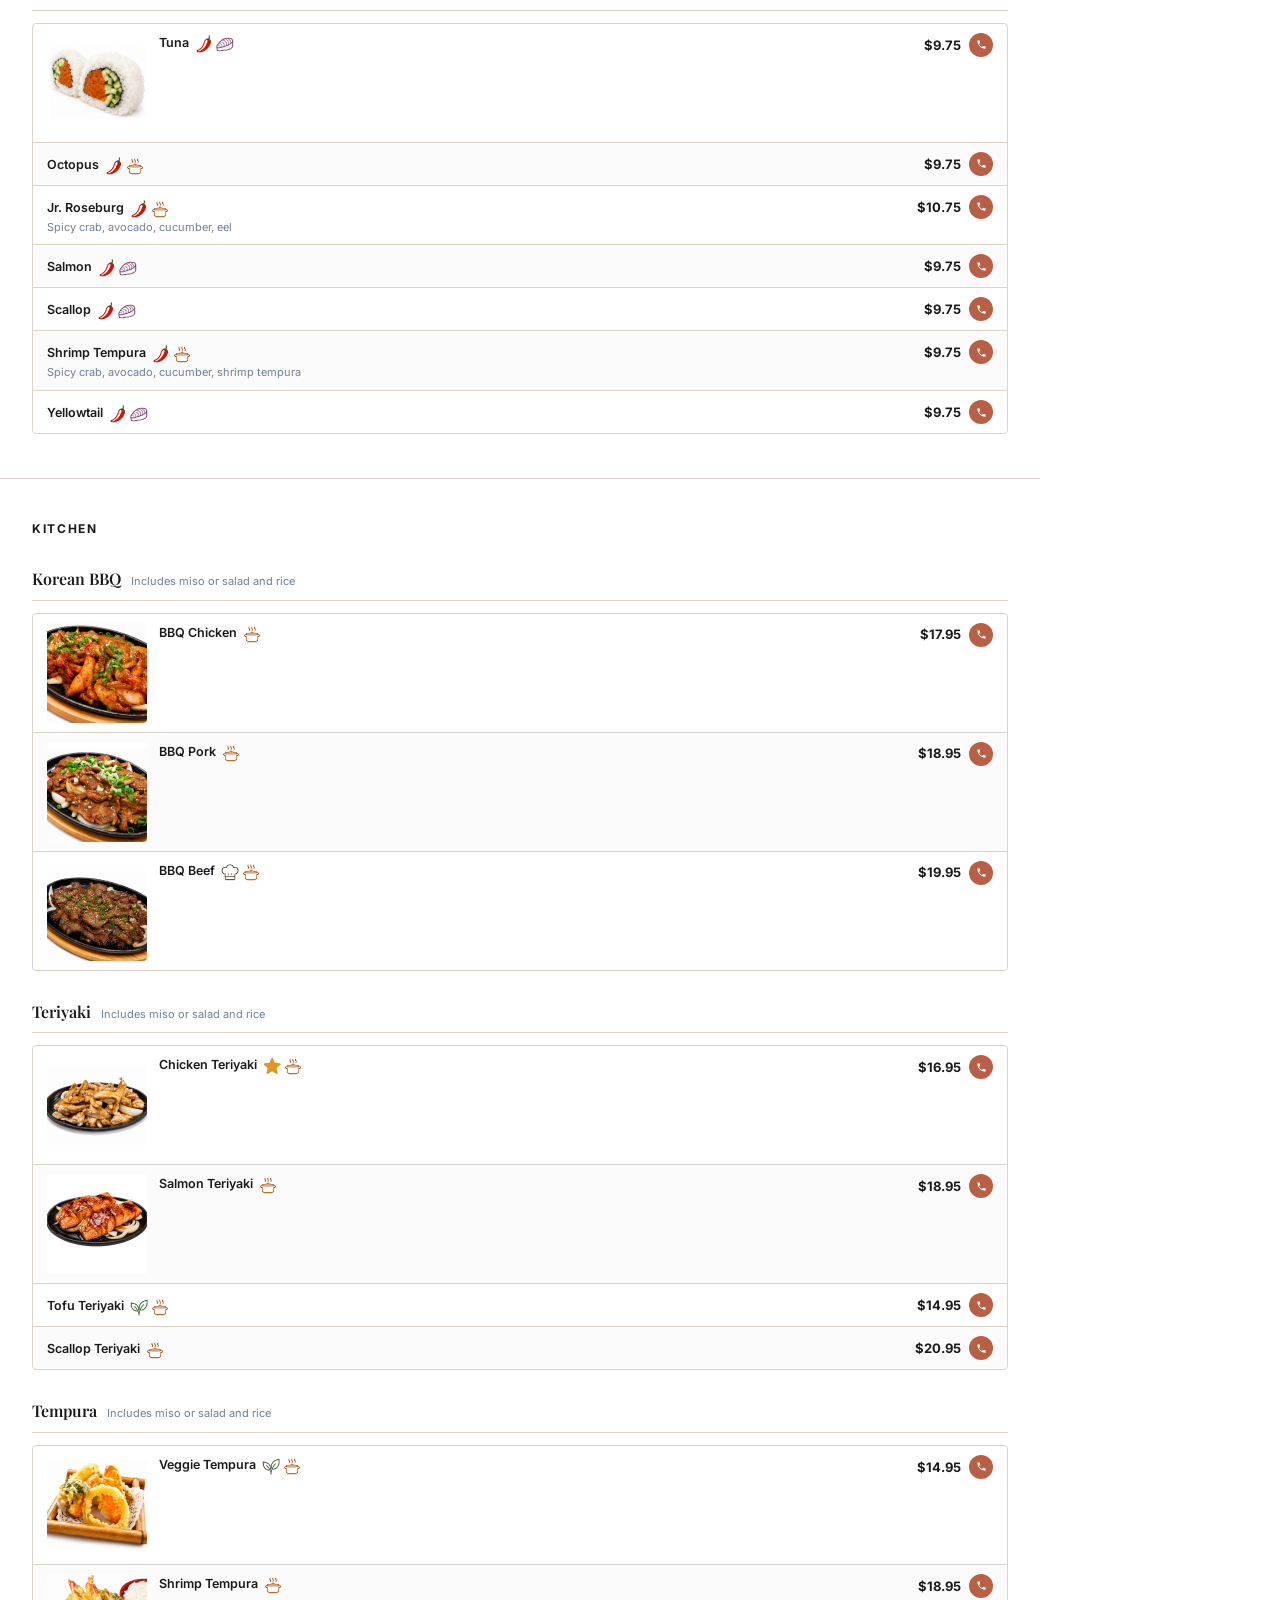
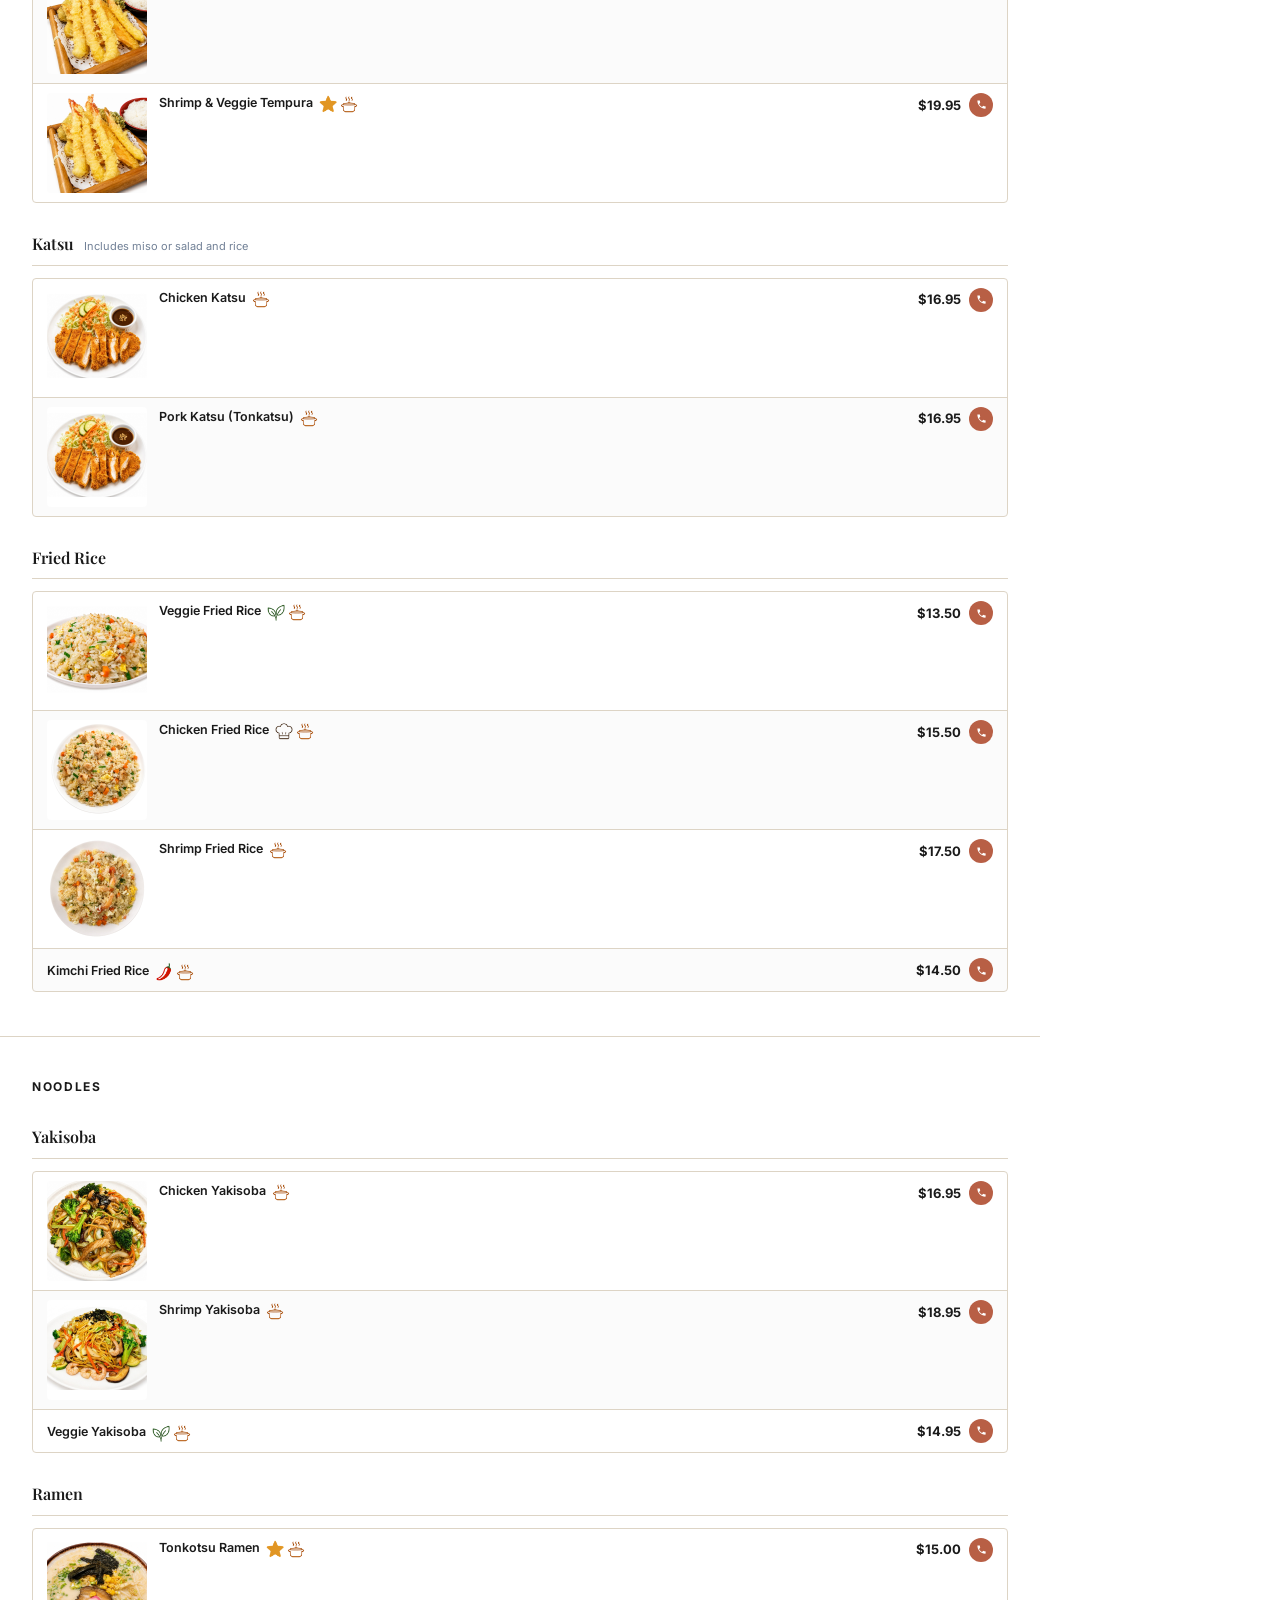
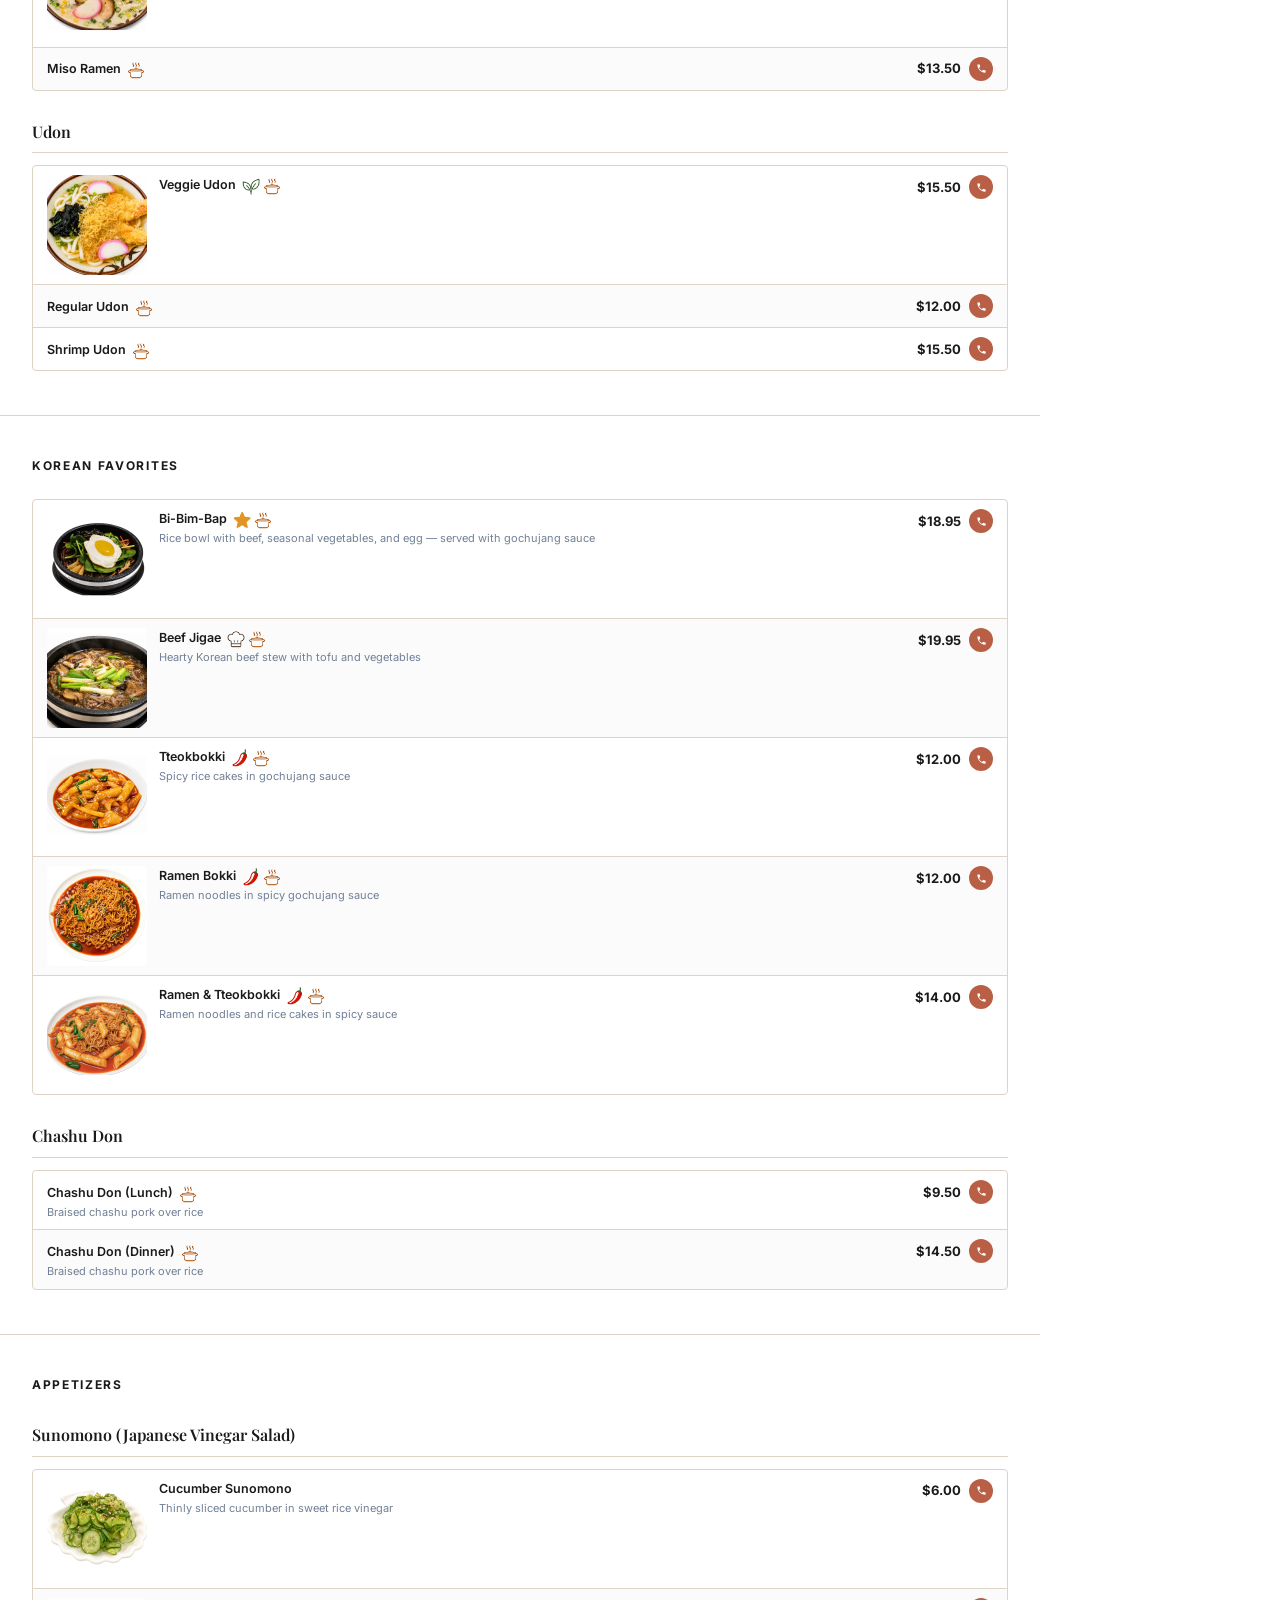
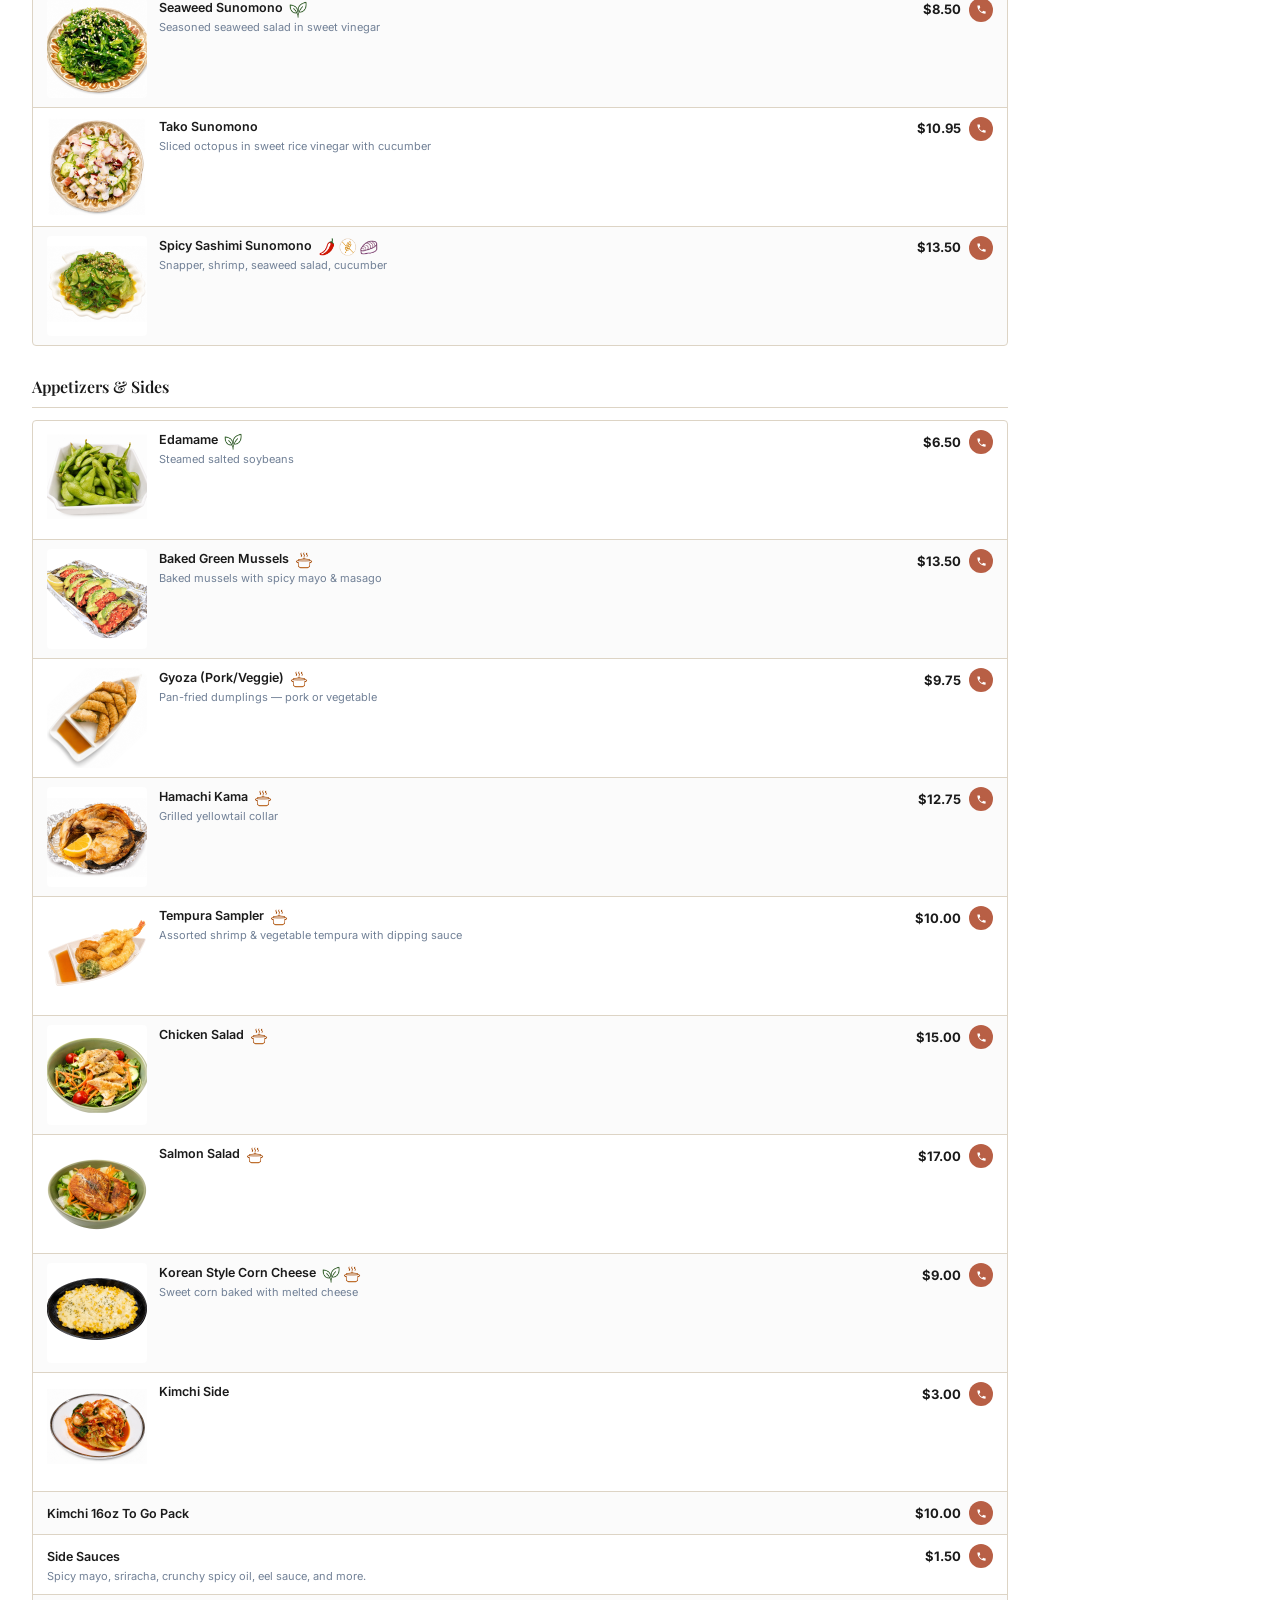
==== commit 0e361805: "Update phone number to 541-672-8459" ====
--- a/menu.html
+++ b/menu.html
@@ -22,9 +22,9 @@
 <li><a class="nav-link" href="index.html#about">ABOUT</a></li>
 <li><a class="nav-link" href="index.html#location">LOCATION</a></li>
 </ul>
-<a class="nav-cta" href="tel:5416721688">
+<a class="nav-cta" href="tel:5416728459">
 <svg fill="currentColor" height="14" viewbox="0 0 24 24" width="14" xmlns="http://www.w3.org/2000/svg"><path d="M6.6 10.8c1.4 2.8 3.8 5.1 6.6 6.6l2.2-2.2c.3-.3.7-.4 1-.2 1.1.4 2.3.6 3.6.6.6 0 1 .4 1 1V20c0 .6-.4 1-1 1-9.4 0-17-7.6-17-17 0-.6.4-1 1-1h3.5c.6 0 1 .4 1 1 0 1.3.2 2.5.6 3.6.1.3 0 .7-.3 1L6.6 10.8z"></path></svg>
-<span>CALL TO ORDER<br/>(541) 672-1688</span>
+<span>CALL TO ORDER<br/>(541) 672-8459</span>
 </a>
 <button aria-label="Toggle menu" class="hamburger" id="hamburger">
 <span></span><span></span><span></span>
@@ -36,7 +36,7 @@
 <a class="mobile-nav-link active" href="menu.html">Menu</a>
 <a class="mobile-nav-link" href="index.html#about">About</a>
 <a class="mobile-nav-link" href="index.html#location">Location</a>
-<a class="mobile-nav-cta" href="tel:5416721688">📞 Call to Order — (541) 672-1688</a>
+<a class="mobile-nav-cta" href="tel:5416728459">📞 Call to Order — (541) 672-8459</a>
 </div>
 <div class="menu-page-header">
 <h1>OUR MENU</h1>
@@ -91,7 +91,7 @@
 <div class="menu-card-desc">Tuna, salmon, shrimp, crab, avocado</div>
 <div class="menu-card-footer">
 <span class="menu-card-price">$16.95</span>
-<a class="btn-call" href="tel:5416721688"><svg fill="currentColor" height="12" viewbox="0 0 24 24" width="12" xmlns="http://www.w3.org/2000/svg"><path d="M6.6 10.8c1.4 2.8 3.8 5.1 6.6 6.6l2.2-2.2c.3-.3.7-.4 1-.2 1.1.4 2.3.6 3.6.6.6 0 1 .4 1 1V20c0 .6-.4 1-1 1-9.4 0-17-7.6-17-17 0-.6.4-1 1-1h3.5c.6 0 1 .4 1 1 0 1.3.2 2.5.6 3.6.1.3 0 .7-.3 1L6.6 10.8z"></path></svg>CALL TO ORDER</a>
+<a class="btn-call" href="tel:5416728459"><svg fill="currentColor" height="12" viewbox="0 0 24 24" width="12" xmlns="http://www.w3.org/2000/svg"><path d="M6.6 10.8c1.4 2.8 3.8 5.1 6.6 6.6l2.2-2.2c.3-.3.7-.4 1-.2 1.1.4 2.3.6 3.6.6.6 0 1 .4 1 1V20c0 .6-.4 1-1 1-9.4 0-17-7.6-17-17 0-.6.4-1 1-1h3.5c.6 0 1 .4 1 1 0 1.3.2 2.5.6 3.6.1.3 0 .7-.3 1L6.6 10.8z"></path></svg>CALL TO ORDER</a>
 </div>
 </div>
 </div>
@@ -106,7 +106,7 @@
 <div class="menu-card-desc">Grilled chicken glazed in our house teriyaki sauce</div>
 <div class="menu-card-footer">
 <span class="menu-card-price">$16.95</span>
-<a class="btn-call" href="tel:5416721688"><svg fill="currentColor" height="12" viewbox="0 0 24 24" width="12" xmlns="http://www.w3.org/2000/svg"><path d="M6.6 10.8c1.4 2.8 3.8 5.1 6.6 6.6l2.2-2.2c.3-.3.7-.4 1-.2 1.1.4 2.3.6 3.6.6.6 0 1 .4 1 1V20c0 .6-.4 1-1 1-9.4 0-17-7.6-17-17 0-.6.4-1 1-1h3.5c.6 0 1 .4 1 1 0 1.3.2 2.5.6 3.6.1.3 0 .7-.3 1L6.6 10.8z"></path></svg>CALL TO ORDER</a>
+<a class="btn-call" href="tel:5416728459"><svg fill="currentColor" height="12" viewbox="0 0 24 24" width="12" xmlns="http://www.w3.org/2000/svg"><path d="M6.6 10.8c1.4 2.8 3.8 5.1 6.6 6.6l2.2-2.2c.3-.3.7-.4 1-.2 1.1.4 2.3.6 3.6.6.6 0 1 .4 1 1V20c0 .6-.4 1-1 1-9.4 0-17-7.6-17-17 0-.6.4-1 1-1h3.5c.6 0 1 .4 1 1 0 1.3.2 2.5.6 3.6.1.3 0 .7-.3 1L6.6 10.8z"></path></svg>CALL TO ORDER</a>
 </div>
 </div>
 </div>
@@ -121,7 +121,7 @@
 <div class="menu-card-desc">Lightly battered shrimp and seasonal vegetables, fried crisp</div>
 <div class="menu-card-footer">
 <span class="menu-card-price">$19.95</span>
-<a class="btn-call" href="tel:5416721688"><svg fill="currentColor" height="12" viewbox="0 0 24 24" width="12" xmlns="http://www.w3.org/2000/svg"><path d="M6.6 10.8c1.4 2.8 3.8 5.1 6.6 6.6l2.2-2.2c.3-.3.7-.4 1-.2 1.1.4 2.3.6 3.6.6.6 0 1 .4 1 1V20c0 .6-.4 1-1 1-9.4 0-17-7.6-17-17 0-.6.4-1 1-1h3.5c.6 0 1 .4 1 1 0 1.3.2 2.5.6 3.6.1.3 0 .7-.3 1L6.6 10.8z"></path></svg>CALL TO ORDER</a>
+<a class="btn-call" href="tel:5416728459"><svg fill="currentColor" height="12" viewbox="0 0 24 24" width="12" xmlns="http://www.w3.org/2000/svg"><path d="M6.6 10.8c1.4 2.8 3.8 5.1 6.6 6.6l2.2-2.2c.3-.3.7-.4 1-.2 1.1.4 2.3.6 3.6.6.6 0 1 .4 1 1V20c0 .6-.4 1-1 1-9.4 0-17-7.6-17-17 0-.6.4-1 1-1h3.5c.6 0 1 .4 1 1 0 1.3.2 2.5.6 3.6.1.3 0 .7-.3 1L6.6 10.8z"></path></svg>CALL TO ORDER</a>
 </div>
 </div>
 </div>
@@ -136,7 +136,7 @@
 <div class="menu-card-desc">Slow-simmered pork bone broth with noodles and toppings</div>
 <div class="menu-card-footer">
 <span class="menu-card-price">$15.00</span>
-<a class="btn-call" href="tel:5416721688"><svg fill="currentColor" height="12" viewbox="0 0 24 24" width="12" xmlns="http://www.w3.org/2000/svg"><path d="M6.6 10.8c1.4 2.8 3.8 5.1 6.6 6.6l2.2-2.2c.3-.3.7-.4 1-.2 1.1.4 2.3.6 3.6.6.6 0 1 .4 1 1V20c0 .6-.4 1-1 1-9.4 0-17-7.6-17-17 0-.6.4-1 1-1h3.5c.6 0 1 .4 1 1 0 1.3.2 2.5.6 3.6.1.3 0 .7-.3 1L6.6 10.8z"></path></svg>CALL TO ORDER</a>
+<a class="btn-call" href="tel:5416728459"><svg fill="currentColor" height="12" viewbox="0 0 24 24" width="12" xmlns="http://www.w3.org/2000/svg"><path d="M6.6 10.8c1.4 2.8 3.8 5.1 6.6 6.6l2.2-2.2c.3-.3.7-.4 1-.2 1.1.4 2.3.6 3.6.6.6 0 1 .4 1 1V20c0 .6-.4 1-1 1-9.4 0-17-7.6-17-17 0-.6.4-1 1-1h3.5c.6 0 1 .4 1 1 0 1.3.2 2.5.6 3.6.1.3 0 .7-.3 1L6.6 10.8z"></path></svg>CALL TO ORDER</a>
 </div>
 </div>
 </div>
@@ -151,7 +151,7 @@
 <div class="menu-card-desc">Hearty Korean beef stew with tofu and vegetables</div>
 <div class="menu-card-footer">
 <span class="menu-card-price">$19.95</span>
-<a class="btn-call" href="tel:5416721688"><svg fill="currentColor" height="12" viewbox="0 0 24 24" width="12" xmlns="http://www.w3.org/2000/svg"><path d="M6.6 10.8c1.4 2.8 3.8 5.1 6.6 6.6l2.2-2.2c.3-.3.7-.4 1-.2 1.1.4 2.3.6 3.6.6.6 0 1 .4 1 1V20c0 .6-.4 1-1 1-9.4 0-17-7.6-17-17 0-.6.4-1 1-1h3.5c.6 0 1 .4 1 1 0 1.3.2 2.5.6 3.6.1.3 0 .7-.3 1L6.6 10.8z"></path></svg>CALL TO ORDER</a>
+<a class="btn-call" href="tel:5416728459"><svg fill="currentColor" height="12" viewbox="0 0 24 24" width="12" xmlns="http://www.w3.org/2000/svg"><path d="M6.6 10.8c1.4 2.8 3.8 5.1 6.6 6.6l2.2-2.2c.3-.3.7-.4 1-.2 1.1.4 2.3.6 3.6.6.6 0 1 .4 1 1V20c0 .6-.4 1-1 1-9.4 0-17-7.6-17-17 0-.6.4-1 1-1h3.5c.6 0 1 .4 1 1 0 1.3.2 2.5.6 3.6.1.3 0 .7-.3 1L6.6 10.8z"></path></svg>CALL TO ORDER</a>
 </div>
 </div>
 </div>
@@ -166,7 +166,7 @@
 <div class="menu-card-desc">Pepper stuffed with spicy salmon, avocado</div>
 <div class="menu-card-footer">
 <span class="menu-card-price">$18.50</span>
-<a class="btn-call" href="tel:5416721688"><svg fill="currentColor" height="12" viewbox="0 0 24 24" width="12" xmlns="http://www.w3.org/2000/svg"><path d="M6.6 10.8c1.4 2.8 3.8 5.1 6.6 6.6l2.2-2.2c.3-.3.7-.4 1-.2 1.1.4 2.3.6 3.6.6.6 0 1 .4 1 1V20c0 .6-.4 1-1 1-9.4 0-17-7.6-17-17 0-.6.4-1 1-1h3.5c.6 0 1 .4 1 1 0 1.3.2 2.5.6 3.6.1.3 0 .7-.3 1L6.6 10.8z"></path></svg>CALL TO ORDER</a>
+<a class="btn-call" href="tel:5416728459"><svg fill="currentColor" height="12" viewbox="0 0 24 24" width="12" xmlns="http://www.w3.org/2000/svg"><path d="M6.6 10.8c1.4 2.8 3.8 5.1 6.6 6.6l2.2-2.2c.3-.3.7-.4 1-.2 1.1.4 2.3.6 3.6.6.6 0 1 .4 1 1V20c0 .6-.4 1-1 1-9.4 0-17-7.6-17-17 0-.6.4-1 1-1h3.5c.6 0 1 .4 1 1 0 1.3.2 2.5.6 3.6.1.3 0 .7-.3 1L6.6 10.8z"></path></svg>CALL TO ORDER</a>
 </div>
 </div>
 </div>
@@ -180,7 +180,7 @@
 <div class="menu-card-name">Chicken Fried Rice</div>
 <div class="menu-card-footer">
 <span class="menu-card-price">$15.50</span>
-<a class="btn-call" href="tel:5416721688"><svg fill="currentColor" height="12" viewbox="0 0 24 24" width="12" xmlns="http://www.w3.org/2000/svg"><path d="M6.6 10.8c1.4 2.8 3.8 5.1 6.6 6.6l2.2-2.2c.3-.3.7-.4 1-.2 1.1.4 2.3.6 3.6.6.6 0 1 .4 1 1V20c0 .6-.4 1-1 1-9.4 0-17-7.6-17-17 0-.6.4-1 1-1h3.5c.6 0 1 .4 1 1 0 1.3.2 2.5.6 3.6.1.3 0 .7-.3 1L6.6 10.8z"></path></svg>CALL TO ORDER</a>
+<a class="btn-call" href="tel:5416728459"><svg fill="currentColor" height="12" viewbox="0 0 24 24" width="12" xmlns="http://www.w3.org/2000/svg"><path d="M6.6 10.8c1.4 2.8 3.8 5.1 6.6 6.6l2.2-2.2c.3-.3.7-.4 1-.2 1.1.4 2.3.6 3.6.6.6 0 1 .4 1 1V20c0 .6-.4 1-1 1-9.4 0-17-7.6-17-17 0-.6.4-1 1-1h3.5c.6 0 1 .4 1 1 0 1.3.2 2.5.6 3.6.1.3 0 .7-.3 1L6.6 10.8z"></path></svg>CALL TO ORDER</a>
 </div>
 </div>
 </div>
@@ -194,7 +194,7 @@
 <div class="menu-card-name">Korean Beef BBQ</div>
 <div class="menu-card-footer">
 <span class="menu-card-price">$19.95</span>
-<a class="btn-call" href="tel:5416721688"><svg fill="currentColor" height="12" viewbox="0 0 24 24" width="12" xmlns="http://www.w3.org/2000/svg"><path d="M6.6 10.8c1.4 2.8 3.8 5.1 6.6 6.6l2.2-2.2c.3-.3.7-.4 1-.2 1.1.4 2.3.6 3.6.6.6 0 1 .4 1 1V20c0 .6-.4 1-1 1-9.4 0-17-7.6-17-17 0-.6.4-1 1-1h3.5c.6 0 1 .4 1 1 0 1.3.2 2.5.6 3.6.1.3 0 .7-.3 1L6.6 10.8z"></path></svg>CALL TO ORDER</a>
+<a class="btn-call" href="tel:5416728459"><svg fill="currentColor" height="12" viewbox="0 0 24 24" width="12" xmlns="http://www.w3.org/2000/svg"><path d="M6.6 10.8c1.4 2.8 3.8 5.1 6.6 6.6l2.2-2.2c.3-.3.7-.4 1-.2 1.1.4 2.3.6 3.6.6.6 0 1 .4 1 1V20c0 .6-.4 1-1 1-9.4 0-17-7.6-17-17 0-.6.4-1 1-1h3.5c.6 0 1 .4 1 1 0 1.3.2 2.5.6 3.6.1.3 0 .7-.3 1L6.6 10.8z"></path></svg>CALL TO ORDER</a>
 </div>
 </div>
 </div>
@@ -204,87 +204,87 @@
 <div class="menu-section-header"><div class="menu-section-title">Sushi</div></div>
 <h3 class="menu-subsection-title">Nigiri <span class="subsection-note">2 pcs each</span></h3>
 <div class="menu-list">
-<div class="menu-list-item menu-list-item-photo"><img alt="Tuna (Maguro)" class="menu-list-thumb" loading="lazy" src="images/menu/Sushi/Nigiri/Tuna Nigiri.jpg"/><div class="menu-list-left"><div class="menu-list-name">Tuna (Maguro)<div class="menu-list-dietary"><img alt="Raw" class="dietary-icon" src="images/icons/Raw.png" title="Contains Raw Fish"/></div></div></div><div class="menu-list-right"><div class="menu-list-price">$6.75</div><a aria-label="Call to order Tuna (Maguro)" class="menu-list-call" href="tel:5416721688"><svg fill="currentColor" height="11" viewbox="0 0 24 24" width="11" xmlns="http://www.w3.org/2000/svg"><path d="M6.6 10.8c1.4 2.8 3.8 5.1 6.6 6.6l2.2-2.2c.3-.3.7-.4 1-.2 1.1.4 2.3.6 3.6.6.6 0 1 .4 1 1V20c0 .6-.4 1-1 1-9.4 0-17-7.6-17-17 0-.6.4-1 1-1h3.5c.6 0 1 .4 1 1 0 1.3.2 2.5.6 3.6.1.3 0 .7-.3 1L6.6 10.8z"></path></svg></a></div></div>
-<div class="menu-list-item menu-list-item-photo"><img alt="Salmon (Sake)" class="menu-list-thumb" loading="lazy" src="images/menu/Sushi/Nigiri/salmon nigiri.jpg"/><div class="menu-list-left"><div class="menu-list-name">Salmon (Sake)<div class="menu-list-dietary"><img alt="Raw" class="dietary-icon" src="images/icons/Raw.png" title="Contains Raw Fish"/></div></div></div><div class="menu-list-right"><div class="menu-list-price">$6.75</div><a aria-label="Call to order Salmon (Sake)" class="menu-list-call" href="tel:5416721688"><svg fill="currentColor" height="11" viewbox="0 0 24 24" width="11" xmlns="http://www.w3.org/2000/svg"><path d="M6.6 10.8c1.4 2.8 3.8 5.1 6.6 6.6l2.2-2.2c.3-.3.7-.4 1-.2 1.1.4 2.3.6 3.6.6.6 0 1 .4 1 1V20c0 .6-.4 1-1 1-9.4 0-17-7.6-17-17 0-.6.4-1 1-1h3.5c.6 0 1 .4 1 1 0 1.3.2 2.5.6 3.6.1.3 0 .7-.3 1L6.6 10.8z"></path></svg></a></div></div>
-<div class="menu-list-item menu-list-item-photo"><img alt="Eel (Unagi)" class="menu-list-thumb" loading="lazy" src="images/menu/Sushi/Nigiri/unagi nigiri.jpg"/><div class="menu-list-left"><div class="menu-list-name">Eel (Unagi)</div></div><div class="menu-list-right"><div class="menu-list-price">$6.75</div><a aria-label="Call to order Eel (Unagi)" class="menu-list-call" href="tel:5416721688"><svg fill="currentColor" height="11" viewbox="0 0 24 24" width="11" xmlns="http://www.w3.org/2000/svg"><path d="M6.6 10.8c1.4 2.8 3.8 5.1 6.6 6.6l2.2-2.2c.3-.3.7-.4 1-.2 1.1.4 2.3.6 3.6.6.6 0 1 .4 1 1V20c0 .6-.4 1-1 1-9.4 0-17-7.6-17-17 0-.6.4-1 1-1h3.5c.6 0 1 .4 1 1 0 1.3.2 2.5.6 3.6.1.3 0 .7-.3 1L6.6 10.8z"></path></svg></a></div></div>
-<div class="menu-list-item menu-list-item-photo"><img alt="Sweet Shrimp (Amaebi)" class="menu-list-thumb" loading="lazy" src="images/menu/Sushi/Nigiri/Sweet shrimp-Amaebi.jpg"/><div class="menu-list-left"><div class="menu-list-name">Sweet Shrimp (Amaebi)<div class="menu-list-dietary"><img alt="Raw" class="dietary-icon" src="images/icons/Raw.png" title="Contains Raw Fish"/></div></div></div><div class="menu-list-right"><div class="menu-list-price">$8.75</div><a aria-label="Call to order Sweet Shrimp (Amaebi)" class="menu-list-call" href="tel:5416721688"><svg fill="currentColor" height="11" viewbox="0 0 24 24" width="11" xmlns="http://www.w3.org/2000/svg"><path d="M6.6 10.8c1.4 2.8 3.8 5.1 6.6 6.6l2.2-2.2c.3-.3.7-.4 1-.2 1.1.4 2.3.6 3.6.6.6 0 1 .4 1 1V20c0 .6-.4 1-1 1-9.4 0-17-7.6-17-17 0-.6.4-1 1-1h3.5c.6 0 1 .4 1 1 0 1.3.2 2.5.6 3.6.1.3 0 .7-.3 1L6.6 10.8z"></path></svg></a></div></div>
+<div class="menu-list-item menu-list-item-photo"><img alt="Tuna (Maguro)" class="menu-list-thumb" loading="lazy" src="images/menu/Sushi/Nigiri/Tuna Nigiri.jpg"/><div class="menu-list-left"><div class="menu-list-name">Tuna (Maguro)<div class="menu-list-dietary"><img alt="Raw" class="dietary-icon" src="images/icons/Raw.png" title="Contains Raw Fish"/></div></div></div><div class="menu-list-right"><div class="menu-list-price">$6.75</div><a aria-label="Call to order Tuna (Maguro)" class="menu-list-call" href="tel:5416728459"><svg fill="currentColor" height="11" viewbox="0 0 24 24" width="11" xmlns="http://www.w3.org/2000/svg"><path d="M6.6 10.8c1.4 2.8 3.8 5.1 6.6 6.6l2.2-2.2c.3-.3.7-.4 1-.2 1.1.4 2.3.6 3.6.6.6 0 1 .4 1 1V20c0 .6-.4 1-1 1-9.4 0-17-7.6-17-17 0-.6.4-1 1-1h3.5c.6 0 1 .4 1 1 0 1.3.2 2.5.6 3.6.1.3 0 .7-.3 1L6.6 10.8z"></path></svg></a></div></div>
+<div class="menu-list-item menu-list-item-photo"><img alt="Salmon (Sake)" class="menu-list-thumb" loading="lazy" src="images/menu/Sushi/Nigiri/salmon nigiri.jpg"/><div class="menu-list-left"><div class="menu-list-name">Salmon (Sake)<div class="menu-list-dietary"><img alt="Raw" class="dietary-icon" src="images/icons/Raw.png" title="Contains Raw Fish"/></div></div></div><div class="menu-list-right"><div class="menu-list-price">$6.75</div><a aria-label="Call to order Salmon (Sake)" class="menu-list-call" href="tel:5416728459"><svg fill="currentColor" height="11" viewbox="0 0 24 24" width="11" xmlns="http://www.w3.org/2000/svg"><path d="M6.6 10.8c1.4 2.8 3.8 5.1 6.6 6.6l2.2-2.2c.3-.3.7-.4 1-.2 1.1.4 2.3.6 3.6.6.6 0 1 .4 1 1V20c0 .6-.4 1-1 1-9.4 0-17-7.6-17-17 0-.6.4-1 1-1h3.5c.6 0 1 .4 1 1 0 1.3.2 2.5.6 3.6.1.3 0 .7-.3 1L6.6 10.8z"></path></svg></a></div></div>
+<div class="menu-list-item menu-list-item-photo"><img alt="Eel (Unagi)" class="menu-list-thumb" loading="lazy" src="images/menu/Sushi/Nigiri/unagi nigiri.jpg"/><div class="menu-list-left"><div class="menu-list-name">Eel (Unagi)</div></div><div class="menu-list-right"><div class="menu-list-price">$6.75</div><a aria-label="Call to order Eel (Unagi)" class="menu-list-call" href="tel:5416728459"><svg fill="currentColor" height="11" viewbox="0 0 24 24" width="11" xmlns="http://www.w3.org/2000/svg"><path d="M6.6 10.8c1.4 2.8 3.8 5.1 6.6 6.6l2.2-2.2c.3-.3.7-.4 1-.2 1.1.4 2.3.6 3.6.6.6 0 1 .4 1 1V20c0 .6-.4 1-1 1-9.4 0-17-7.6-17-17 0-.6.4-1 1-1h3.5c.6 0 1 .4 1 1 0 1.3.2 2.5.6 3.6.1.3 0 .7-.3 1L6.6 10.8z"></path></svg></a></div></div>
+<div class="menu-list-item menu-list-item-photo"><img alt="Sweet Shrimp (Amaebi)" class="menu-list-thumb" loading="lazy" src="images/menu/Sushi/Nigiri/Sweet shrimp-Amaebi.jpg"/><div class="menu-list-left"><div class="menu-list-name">Sweet Shrimp (Amaebi)<div class="menu-list-dietary"><img alt="Raw" class="dietary-icon" src="images/icons/Raw.png" title="Contains Raw Fish"/></div></div></div><div class="menu-list-right"><div class="menu-list-price">$8.75</div><a aria-label="Call to order Sweet Shrimp (Amaebi)" class="menu-list-call" href="tel:5416728459"><svg fill="currentColor" height="11" viewbox="0 0 24 24" width="11" xmlns="http://www.w3.org/2000/svg"><path d="M6.6 10.8c1.4 2.8 3.8 5.1 6.6 6.6l2.2-2.2c.3-.3.7-.4 1-.2 1.1.4 2.3.6 3.6.6.6 0 1 .4 1 1V20c0 .6-.4 1-1 1-9.4 0-17-7.6-17-17 0-.6.4-1 1-1h3.5c.6 0 1 .4 1 1 0 1.3.2 2.5.6 3.6.1.3 0 .7-.3 1L6.6 10.8z"></path></svg></a></div></div>
 <div class="menu-list-item">
 <div class="menu-list-left">
 <div class="menu-list-name">Albacore (White Tuna)<div class="menu-list-dietary"><img alt="Raw" class="dietary-icon" src="images/icons/Raw.png" title="Contains Raw Fish"/></div></div>
 </div>
-<div class="menu-list-right"><div class="menu-list-price">$6.75</div><a aria-label="Call to order Albacore (White Tuna)" class="menu-list-call" href="tel:5416721688"><svg fill="currentColor" height="11" viewbox="0 0 24 24" width="11" xmlns="http://www.w3.org/2000/svg"><path d="M6.6 10.8c1.4 2.8 3.8 5.1 6.6 6.6l2.2-2.2c.3-.3.7-.4 1-.2 1.1.4 2.3.6 3.6.6.6 0 1 .4 1 1V20c0 .6-.4 1-1 1-9.4 0-17-7.6-17-17 0-.6.4-1 1-1h3.5c.6 0 1 .4 1 1 0 1.3.2 2.5.6 3.6.1.3 0 .7-.3 1L6.6 10.8z"></path></svg></a></div>
+<div class="menu-list-right"><div class="menu-list-price">$6.75</div><a aria-label="Call to order Albacore (White Tuna)" class="menu-list-call" href="tel:5416728459"><svg fill="currentColor" height="11" viewbox="0 0 24 24" width="11" xmlns="http://www.w3.org/2000/svg"><path d="M6.6 10.8c1.4 2.8 3.8 5.1 6.6 6.6l2.2-2.2c.3-.3.7-.4 1-.2 1.1.4 2.3.6 3.6.6.6 0 1 .4 1 1V20c0 .6-.4 1-1 1-9.4 0-17-7.6-17-17 0-.6.4-1 1-1h3.5c.6 0 1 .4 1 1 0 1.3.2 2.5.6 3.6.1.3 0 .7-.3 1L6.6 10.8z"></path></svg></a></div>
 </div>
 <div class="menu-list-item">
 <div class="menu-list-left">
 <div class="menu-list-name">Avocado<div class="menu-list-dietary"><img alt="Veg/Vegan" class="dietary-icon" src="images/icons/Vegan.png" title="Vegetarian / Vegan"/></div></div>
 </div>
-<div class="menu-list-right"><div class="menu-list-price">$4.75</div><a aria-label="Call to order Avocado" class="menu-list-call" href="tel:5416721688"><svg fill="currentColor" height="11" viewbox="0 0 24 24" width="11" xmlns="http://www.w3.org/2000/svg"><path d="M6.6 10.8c1.4 2.8 3.8 5.1 6.6 6.6l2.2-2.2c.3-.3.7-.4 1-.2 1.1.4 2.3.6 3.6.6.6 0 1 .4 1 1V20c0 .6-.4 1-1 1-9.4 0-17-7.6-17-17 0-.6.4-1 1-1h3.5c.6 0 1 .4 1 1 0 1.3.2 2.5.6 3.6.1.3 0 .7-.3 1L6.6 10.8z"></path></svg></a></div>
+<div class="menu-list-right"><div class="menu-list-price">$4.75</div><a aria-label="Call to order Avocado" class="menu-list-call" href="tel:5416728459"><svg fill="currentColor" height="11" viewbox="0 0 24 24" width="11" xmlns="http://www.w3.org/2000/svg"><path d="M6.6 10.8c1.4 2.8 3.8 5.1 6.6 6.6l2.2-2.2c.3-.3.7-.4 1-.2 1.1.4 2.3.6 3.6.6.6 0 1 .4 1 1V20c0 .6-.4 1-1 1-9.4 0-17-7.6-17-17 0-.6.4-1 1-1h3.5c.6 0 1 .4 1 1 0 1.3.2 2.5.6 3.6.1.3 0 .7-.3 1L6.6 10.8z"></path></svg></a></div>
 </div>
 <div class="menu-list-item">
 <div class="menu-list-left">
 <div class="menu-list-name">Bean Curd (Inari)<div class="menu-list-dietary"><img alt="Veg/Vegan" class="dietary-icon" src="images/icons/Vegan.png" title="Vegetarian / Vegan"/></div></div>
 </div>
-<div class="menu-list-right"><div class="menu-list-price">$4.25</div><a aria-label="Call to order Bean Curd (Inari)" class="menu-list-call" href="tel:5416721688"><svg fill="currentColor" height="11" viewbox="0 0 24 24" width="11" xmlns="http://www.w3.org/2000/svg"><path d="M6.6 10.8c1.4 2.8 3.8 5.1 6.6 6.6l2.2-2.2c.3-.3.7-.4 1-.2 1.1.4 2.3.6 3.6.6.6 0 1 .4 1 1V20c0 .6-.4 1-1 1-9.4 0-17-7.6-17-17 0-.6.4-1 1-1h3.5c.6 0 1 .4 1 1 0 1.3.2 2.5.6 3.6.1.3 0 .7-.3 1L6.6 10.8z"></path></svg></a></div>
+<div class="menu-list-right"><div class="menu-list-price">$4.25</div><a aria-label="Call to order Bean Curd (Inari)" class="menu-list-call" href="tel:5416728459"><svg fill="currentColor" height="11" viewbox="0 0 24 24" width="11" xmlns="http://www.w3.org/2000/svg"><path d="M6.6 10.8c1.4 2.8 3.8 5.1 6.6 6.6l2.2-2.2c.3-.3.7-.4 1-.2 1.1.4 2.3.6 3.6.6.6 0 1 .4 1 1V20c0 .6-.4 1-1 1-9.4 0-17-7.6-17-17 0-.6.4-1 1-1h3.5c.6 0 1 .4 1 1 0 1.3.2 2.5.6 3.6.1.3 0 .7-.3 1L6.6 10.8z"></path></svg></a></div>
 </div>
 <div class="menu-list-item">
 <div class="menu-list-left">
 <div class="menu-list-name">Crab (Kani)</div>
 </div>
-<div class="menu-list-right"><div class="menu-list-price">$5.25</div><a aria-label="Call to order Crab (Kani)" class="menu-list-call" href="tel:5416721688"><svg fill="currentColor" height="11" viewbox="0 0 24 24" width="11" xmlns="http://www.w3.org/2000/svg"><path d="M6.6 10.8c1.4 2.8 3.8 5.1 6.6 6.6l2.2-2.2c.3-.3.7-.4 1-.2 1.1.4 2.3.6 3.6.6.6 0 1 .4 1 1V20c0 .6-.4 1-1 1-9.4 0-17-7.6-17-17 0-.6.4-1 1-1h3.5c.6 0 1 .4 1 1 0 1.3.2 2.5.6 3.6.1.3 0 .7-.3 1L6.6 10.8z"></path></svg></a></div>
+<div class="menu-list-right"><div class="menu-list-price">$5.25</div><a aria-label="Call to order Crab (Kani)" class="menu-list-call" href="tel:5416728459"><svg fill="currentColor" height="11" viewbox="0 0 24 24" width="11" xmlns="http://www.w3.org/2000/svg"><path d="M6.6 10.8c1.4 2.8 3.8 5.1 6.6 6.6l2.2-2.2c.3-.3.7-.4 1-.2 1.1.4 2.3.6 3.6.6.6 0 1 .4 1 1V20c0 .6-.4 1-1 1-9.4 0-17-7.6-17-17 0-.6.4-1 1-1h3.5c.6 0 1 .4 1 1 0 1.3.2 2.5.6 3.6.1.3 0 .7-.3 1L6.6 10.8z"></path></svg></a></div>
 </div>
 <div class="menu-list-item">
 <div class="menu-list-left">
 <div class="menu-list-name">Mackerel (Saba)</div>
 </div>
-<div class="menu-list-right"><div class="menu-list-price">$5.75</div><a aria-label="Call to order Mackerel (Saba)" class="menu-list-call" href="tel:5416721688"><svg fill="currentColor" height="11" viewbox="0 0 24 24" width="11" xmlns="http://www.w3.org/2000/svg"><path d="M6.6 10.8c1.4 2.8 3.8 5.1 6.6 6.6l2.2-2.2c.3-.3.7-.4 1-.2 1.1.4 2.3.6 3.6.6.6 0 1 .4 1 1V20c0 .6-.4 1-1 1-9.4 0-17-7.6-17-17 0-.6.4-1 1-1h3.5c.6 0 1 .4 1 1 0 1.3.2 2.5.6 3.6.1.3 0 .7-.3 1L6.6 10.8z"></path></svg></a></div>
+<div class="menu-list-right"><div class="menu-list-price">$5.75</div><a aria-label="Call to order Mackerel (Saba)" class="menu-list-call" href="tel:5416728459"><svg fill="currentColor" height="11" viewbox="0 0 24 24" width="11" xmlns="http://www.w3.org/2000/svg"><path d="M6.6 10.8c1.4 2.8 3.8 5.1 6.6 6.6l2.2-2.2c.3-.3.7-.4 1-.2 1.1.4 2.3.6 3.6.6.6 0 1 .4 1 1V20c0 .6-.4 1-1 1-9.4 0-17-7.6-17-17 0-.6.4-1 1-1h3.5c.6 0 1 .4 1 1 0 1.3.2 2.5.6 3.6.1.3 0 .7-.3 1L6.6 10.8z"></path></svg></a></div>
 </div>
 <div class="menu-list-item">
 <div class="menu-list-left">
 <div class="menu-list-name">Octopus (Tako)</div>
 </div>
-<div class="menu-list-right"><div class="menu-list-price">$6.75</div><a aria-label="Call to order Octopus (Tako)" class="menu-list-call" href="tel:5416721688"><svg fill="currentColor" height="11" viewbox="0 0 24 24" width="11" xmlns="http://www.w3.org/2000/svg"><path d="M6.6 10.8c1.4 2.8 3.8 5.1 6.6 6.6l2.2-2.2c.3-.3.7-.4 1-.2 1.1.4 2.3.6 3.6.6.6 0 1 .4 1 1V20c0 .6-.4 1-1 1-9.4 0-17-7.6-17-17 0-.6.4-1 1-1h3.5c.6 0 1 .4 1 1 0 1.3.2 2.5.6 3.6.1.3 0 .7-.3 1L6.6 10.8z"></path></svg></a></div>
+<div class="menu-list-right"><div class="menu-list-price">$6.75</div><a aria-label="Call to order Octopus (Tako)" class="menu-list-call" href="tel:5416728459"><svg fill="currentColor" height="11" viewbox="0 0 24 24" width="11" xmlns="http://www.w3.org/2000/svg"><path d="M6.6 10.8c1.4 2.8 3.8 5.1 6.6 6.6l2.2-2.2c.3-.3.7-.4 1-.2 1.1.4 2.3.6 3.6.6.6 0 1 .4 1 1V20c0 .6-.4 1-1 1-9.4 0-17-7.6-17-17 0-.6.4-1 1-1h3.5c.6 0 1 .4 1 1 0 1.3.2 2.5.6 3.6.1.3 0 .7-.3 1L6.6 10.8z"></path></svg></a></div>
 </div>
 <div class="menu-list-item">
 <div class="menu-list-left">
 <div class="menu-list-name">Red Snapper (Tai)<div class="menu-list-dietary"><img alt="Raw" class="dietary-icon" src="images/icons/Raw.png" title="Contains Raw Fish"/></div></div>
 </div>
-<div class="menu-list-right"><div class="menu-list-price">$6.50</div><a aria-label="Call to order Red Snapper (Tai)" class="menu-list-call" href="tel:5416721688"><svg fill="currentColor" height="11" viewbox="0 0 24 24" width="11" xmlns="http://www.w3.org/2000/svg"><path d="M6.6 10.8c1.4 2.8 3.8 5.1 6.6 6.6l2.2-2.2c.3-.3.7-.4 1-.2 1.1.4 2.3.6 3.6.6.6 0 1 .4 1 1V20c0 .6-.4 1-1 1-9.4 0-17-7.6-17-17 0-.6.4-1 1-1h3.5c.6 0 1 .4 1 1 0 1.3.2 2.5.6 3.6.1.3 0 .7-.3 1L6.6 10.8z"></path></svg></a></div>
+<div class="menu-list-right"><div class="menu-list-price">$6.50</div><a aria-label="Call to order Red Snapper (Tai)" class="menu-list-call" href="tel:5416728459"><svg fill="currentColor" height="11" viewbox="0 0 24 24" width="11" xmlns="http://www.w3.org/2000/svg"><path d="M6.6 10.8c1.4 2.8 3.8 5.1 6.6 6.6l2.2-2.2c.3-.3.7-.4 1-.2 1.1.4 2.3.6 3.6.6.6 0 1 .4 1 1V20c0 .6-.4 1-1 1-9.4 0-17-7.6-17-17 0-.6.4-1 1-1h3.5c.6 0 1 .4 1 1 0 1.3.2 2.5.6 3.6.1.3 0 .7-.3 1L6.6 10.8z"></path></svg></a></div>
 </div>
 <div class="menu-list-item">
 <div class="menu-list-left">
 <div class="menu-list-name">Shrimp (Ebi)</div>
 </div>
-<div class="menu-list-right"><div class="menu-list-price">$6.25</div><a aria-label="Call to order Shrimp (Ebi)" class="menu-list-call" href="tel:5416721688"><svg fill="currentColor" height="11" viewbox="0 0 24 24" width="11" xmlns="http://www.w3.org/2000/svg"><path d="M6.6 10.8c1.4 2.8 3.8 5.1 6.6 6.6l2.2-2.2c.3-.3.7-.4 1-.2 1.1.4 2.3.6 3.6.6.6 0 1 .4 1 1V20c0 .6-.4 1-1 1-9.4 0-17-7.6-17-17 0-.6.4-1 1-1h3.5c.6 0 1 .4 1 1 0 1.3.2 2.5.6 3.6.1.3 0 .7-.3 1L6.6 10.8z"></path></svg></a></div>
+<div class="menu-list-right"><div class="menu-list-price">$6.25</div><a aria-label="Call to order Shrimp (Ebi)" class="menu-list-call" href="tel:5416728459"><svg fill="currentColor" height="11" viewbox="0 0 24 24" width="11" xmlns="http://www.w3.org/2000/svg"><path d="M6.6 10.8c1.4 2.8 3.8 5.1 6.6 6.6l2.2-2.2c.3-.3.7-.4 1-.2 1.1.4 2.3.6 3.6.6.6 0 1 .4 1 1V20c0 .6-.4 1-1 1-9.4 0-17-7.6-17-17 0-.6.4-1 1-1h3.5c.6 0 1 .4 1 1 0 1.3.2 2.5.6 3.6.1.3 0 .7-.3 1L6.6 10.8z"></path></svg></a></div>
 </div>
 <div class="menu-list-item">
 <div class="menu-list-left">
 <div class="menu-list-name">Surf Clam (Hokkigai)<div class="menu-list-dietary"><img alt="Raw" class="dietary-icon" src="images/icons/Raw.png" title="Contains Raw Fish"/></div></div>
 </div>
-<div class="menu-list-right"><div class="menu-list-price">$6.75</div><a aria-label="Call to order Surf Clam (Hokkigai)" class="menu-list-call" href="tel:5416721688"><svg fill="currentColor" height="11" viewbox="0 0 24 24" width="11" xmlns="http://www.w3.org/2000/svg"><path d="M6.6 10.8c1.4 2.8 3.8 5.1 6.6 6.6l2.2-2.2c.3-.3.7-.4 1-.2 1.1.4 2.3.6 3.6.6.6 0 1 .4 1 1V20c0 .6-.4 1-1 1-9.4 0-17-7.6-17-17 0-.6.4-1 1-1h3.5c.6 0 1 .4 1 1 0 1.3.2 2.5.6 3.6.1.3 0 .7-.3 1L6.6 10.8z"></path></svg></a></div>
+<div class="menu-list-right"><div class="menu-list-price">$6.75</div><a aria-label="Call to order Surf Clam (Hokkigai)" class="menu-list-call" href="tel:5416728459"><svg fill="currentColor" height="11" viewbox="0 0 24 24" width="11" xmlns="http://www.w3.org/2000/svg"><path d="M6.6 10.8c1.4 2.8 3.8 5.1 6.6 6.6l2.2-2.2c.3-.3.7-.4 1-.2 1.1.4 2.3.6 3.6.6.6 0 1 .4 1 1V20c0 .6-.4 1-1 1-9.4 0-17-7.6-17-17 0-.6.4-1 1-1h3.5c.6 0 1 .4 1 1 0 1.3.2 2.5.6 3.6.1.3 0 .7-.3 1L6.6 10.8z"></path></svg></a></div>
 </div>
 <div class="menu-list-item">
 <div class="menu-list-left">
 <div class="menu-list-name">Squid (Ika)<div class="menu-list-dietary"><img alt="Raw" class="dietary-icon" src="images/icons/Raw.png" title="Contains Raw Fish"/></div></div>
 </div>
-<div class="menu-list-right"><div class="menu-list-price">$5.75</div><a aria-label="Call to order Squid (Ika)" class="menu-list-call" href="tel:5416721688"><svg fill="currentColor" height="11" viewbox="0 0 24 24" width="11" xmlns="http://www.w3.org/2000/svg"><path d="M6.6 10.8c1.4 2.8 3.8 5.1 6.6 6.6l2.2-2.2c.3-.3.7-.4 1-.2 1.1.4 2.3.6 3.6.6.6 0 1 .4 1 1V20c0 .6-.4 1-1 1-9.4 0-17-7.6-17-17 0-.6.4-1 1-1h3.5c.6 0 1 .4 1 1 0 1.3.2 2.5.6 3.6.1.3 0 .7-.3 1L6.6 10.8z"></path></svg></a></div>
+<div class="menu-list-right"><div class="menu-list-price">$5.75</div><a aria-label="Call to order Squid (Ika)" class="menu-list-call" href="tel:5416728459"><svg fill="currentColor" height="11" viewbox="0 0 24 24" width="11" xmlns="http://www.w3.org/2000/svg"><path d="M6.6 10.8c1.4 2.8 3.8 5.1 6.6 6.6l2.2-2.2c.3-.3.7-.4 1-.2 1.1.4 2.3.6 3.6.6.6 0 1 .4 1 1V20c0 .6-.4 1-1 1-9.4 0-17-7.6-17-17 0-.6.4-1 1-1h3.5c.6 0 1 .4 1 1 0 1.3.2 2.5.6 3.6.1.3 0 .7-.3 1L6.6 10.8z"></path></svg></a></div>
 </div>
 <div class="menu-list-item">
 <div class="menu-list-left">
 <div class="menu-list-name">Sweet Egg Omelet (Tamago)</div>
 </div>
-<div class="menu-list-right"><div class="menu-list-price">$4.25</div><a aria-label="Call to order Sweet Egg Omelet (Tamago)" class="menu-list-call" href="tel:5416721688"><svg fill="currentColor" height="11" viewbox="0 0 24 24" width="11" xmlns="http://www.w3.org/2000/svg"><path d="M6.6 10.8c1.4 2.8 3.8 5.1 6.6 6.6l2.2-2.2c.3-.3.7-.4 1-.2 1.1.4 2.3.6 3.6.6.6 0 1 .4 1 1V20c0 .6-.4 1-1 1-9.4 0-17-7.6-17-17 0-.6.4-1 1-1h3.5c.6 0 1 .4 1 1 0 1.3.2 2.5.6 3.6.1.3 0 .7-.3 1L6.6 10.8z"></path></svg></a></div>
+<div class="menu-list-right"><div class="menu-list-price">$4.25</div><a aria-label="Call to order Sweet Egg Omelet (Tamago)" class="menu-list-call" href="tel:5416728459"><svg fill="currentColor" height="11" viewbox="0 0 24 24" width="11" xmlns="http://www.w3.org/2000/svg"><path d="M6.6 10.8c1.4 2.8 3.8 5.1 6.6 6.6l2.2-2.2c.3-.3.7-.4 1-.2 1.1.4 2.3.6 3.6.6.6 0 1 .4 1 1V20c0 .6-.4 1-1 1-9.4 0-17-7.6-17-17 0-.6.4-1 1-1h3.5c.6 0 1 .4 1 1 0 1.3.2 2.5.6 3.6.1.3 0 .7-.3 1L6.6 10.8z"></path></svg></a></div>
 </div>
 <div class="menu-list-item">
 <div class="menu-list-left">
 <div class="menu-list-name">Tempura Shrimp</div>
 </div>
-<div class="menu-list-right"><div class="menu-list-price">$6.75</div><a aria-label="Call to order Tempura Shrimp" class="menu-list-call" href="tel:5416721688"><svg fill="currentColor" height="11" viewbox="0 0 24 24" width="11" xmlns="http://www.w3.org/2000/svg"><path d="M6.6 10.8c1.4 2.8 3.8 5.1 6.6 6.6l2.2-2.2c.3-.3.7-.4 1-.2 1.1.4 2.3.6 3.6.6.6 0 1 .4 1 1V20c0 .6-.4 1-1 1-9.4 0-17-7.6-17-17 0-.6.4-1 1-1h3.5c.6 0 1 .4 1 1 0 1.3.2 2.5.6 3.6.1.3 0 .7-.3 1L6.6 10.8z"></path></svg></a></div>
+<div class="menu-list-right"><div class="menu-list-price">$6.75</div><a aria-label="Call to order Tempura Shrimp" class="menu-list-call" href="tel:5416728459"><svg fill="currentColor" height="11" viewbox="0 0 24 24" width="11" xmlns="http://www.w3.org/2000/svg"><path d="M6.6 10.8c1.4 2.8 3.8 5.1 6.6 6.6l2.2-2.2c.3-.3.7-.4 1-.2 1.1.4 2.3.6 3.6.6.6 0 1 .4 1 1V20c0 .6-.4 1-1 1-9.4 0-17-7.6-17-17 0-.6.4-1 1-1h3.5c.6 0 1 .4 1 1 0 1.3.2 2.5.6 3.6.1.3 0 .7-.3 1L6.6 10.8z"></path></svg></a></div>
 </div>
 <div class="menu-list-item">
 <div class="menu-list-left">
 <div class="menu-list-name">Yellowtail (Hamachi)<div class="menu-list-dietary"><img alt="Raw" class="dietary-icon" src="images/icons/Raw.png" title="Contains Raw Fish"/></div></div>
 </div>
-<div class="menu-list-right"><div class="menu-list-price">$6.75</div><a aria-label="Call to order Yellowtail (Hamachi)" class="menu-list-call" href="tel:5416721688"><svg fill="currentColor" height="11" viewbox="0 0 24 24" width="11" xmlns="http://www.w3.org/2000/svg"><path d="M6.6 10.8c1.4 2.8 3.8 5.1 6.6 6.6l2.2-2.2c.3-.3.7-.4 1-.2 1.1.4 2.3.6 3.6.6.6 0 1 .4 1 1V20c0 .6-.4 1-1 1-9.4 0-17-7.6-17-17 0-.6.4-1 1-1h3.5c.6 0 1 .4 1 1 0 1.3.2 2.5.6 3.6.1.3 0 .7-.3 1L6.6 10.8z"></path></svg></a></div>
+<div class="menu-list-right"><div class="menu-list-price">$6.75</div><a aria-label="Call to order Yellowtail (Hamachi)" class="menu-list-call" href="tel:5416728459"><svg fill="currentColor" height="11" viewbox="0 0 24 24" width="11" xmlns="http://www.w3.org/2000/svg"><path d="M6.6 10.8c1.4 2.8 3.8 5.1 6.6 6.6l2.2-2.2c.3-.3.7-.4 1-.2 1.1.4 2.3.6 3.6.6.6 0 1 .4 1 1V20c0 .6-.4 1-1 1-9.4 0-17-7.6-17-17 0-.6.4-1 1-1h3.5c.6 0 1 .4 1 1 0 1.3.2 2.5.6 3.6.1.3 0 .7-.3 1L6.6 10.8z"></path></svg></a></div>
 </div>
 </div>
 <div class="menu-add-on">+ Optional Quail Egg add-on  <strong>$3.00</strong></div>
@@ -294,277 +294,277 @@
 <div class="menu-list-left">
 <div class="menu-list-name">Crab (Snowcrab)</div>
 </div>
-<div class="menu-list-right"><div class="menu-list-price">$7.25</div><a aria-label="Call to order Crab (Snowcrab)" class="menu-list-call" href="tel:5416721688"><svg fill="currentColor" height="11" viewbox="0 0 24 24" width="11" xmlns="http://www.w3.org/2000/svg"><path d="M6.6 10.8c1.4 2.8 3.8 5.1 6.6 6.6l2.2-2.2c.3-.3.7-.4 1-.2 1.1.4 2.3.6 3.6.6.6 0 1 .4 1 1V20c0 .6-.4 1-1 1-9.4 0-17-7.6-17-17 0-.6.4-1 1-1h3.5c.6 0 1 .4 1 1 0 1.3.2 2.5.6 3.6.1.3 0 .7-.3 1L6.6 10.8z"></path></svg></a></div>
+<div class="menu-list-right"><div class="menu-list-price">$7.25</div><a aria-label="Call to order Crab (Snowcrab)" class="menu-list-call" href="tel:5416728459"><svg fill="currentColor" height="11" viewbox="0 0 24 24" width="11" xmlns="http://www.w3.org/2000/svg"><path d="M6.6 10.8c1.4 2.8 3.8 5.1 6.6 6.6l2.2-2.2c.3-.3.7-.4 1-.2 1.1.4 2.3.6 3.6.6.6 0 1 .4 1 1V20c0 .6-.4 1-1 1-9.4 0-17-7.6-17-17 0-.6.4-1 1-1h3.5c.6 0 1 .4 1 1 0 1.3.2 2.5.6 3.6.1.3 0 .7-.3 1L6.6 10.8z"></path></svg></a></div>
 </div>
 <div class="menu-list-item">
 <div class="menu-list-left">
 <div class="menu-list-name">Flyingfish Egg (Tobiko)<div class="menu-list-dietary"><img alt="Raw" class="dietary-icon" src="images/icons/Raw.png" title="Contains Raw Fish"/></div></div>
 </div>
-<div class="menu-list-right"><div class="menu-list-price">$8.75</div><a aria-label="Call to order Flyingfish Egg (Tobiko)" class="menu-list-call" href="tel:5416721688"><svg fill="currentColor" height="11" viewbox="0 0 24 24" width="11" xmlns="http://www.w3.org/2000/svg"><path d="M6.6 10.8c1.4 2.8 3.8 5.1 6.6 6.6l2.2-2.2c.3-.3.7-.4 1-.2 1.1.4 2.3.6 3.6.6.6 0 1 .4 1 1V20c0 .6-.4 1-1 1-9.4 0-17-7.6-17-17 0-.6.4-1 1-1h3.5c.6 0 1 .4 1 1 0 1.3.2 2.5.6 3.6.1.3 0 .7-.3 1L6.6 10.8z"></path></svg></a></div>
+<div class="menu-list-right"><div class="menu-list-price">$8.75</div><a aria-label="Call to order Flyingfish Egg (Tobiko)" class="menu-list-call" href="tel:5416728459"><svg fill="currentColor" height="11" viewbox="0 0 24 24" width="11" xmlns="http://www.w3.org/2000/svg"><path d="M6.6 10.8c1.4 2.8 3.8 5.1 6.6 6.6l2.2-2.2c.3-.3.7-.4 1-.2 1.1.4 2.3.6 3.6.6.6 0 1 .4 1 1V20c0 .6-.4 1-1 1-9.4 0-17-7.6-17-17 0-.6.4-1 1-1h3.5c.6 0 1 .4 1 1 0 1.3.2 2.5.6 3.6.1.3 0 .7-.3 1L6.6 10.8z"></path></svg></a></div>
 </div>
 <div class="menu-list-item">
 <div class="menu-list-left">
 <div class="menu-list-name">Spicy Octopus<div class="menu-list-dietary"><img alt="Spicy" class="dietary-icon" src="images/icons/Spicy.png" title="Spicy"/><img alt="Raw" class="dietary-icon" src="images/icons/Raw.png" title="Contains Raw Fish"/></div></div>
 </div>
-<div class="menu-list-right"><div class="menu-list-price">$7.75</div><a aria-label="Call to order Spicy Octopus" class="menu-list-call" href="tel:5416721688"><svg fill="currentColor" height="11" viewbox="0 0 24 24" width="11" xmlns="http://www.w3.org/2000/svg"><path d="M6.6 10.8c1.4 2.8 3.8 5.1 6.6 6.6l2.2-2.2c.3-.3.7-.4 1-.2 1.1.4 2.3.6 3.6.6.6 0 1 .4 1 1V20c0 .6-.4 1-1 1-9.4 0-17-7.6-17-17 0-.6.4-1 1-1h3.5c.6 0 1 .4 1 1 0 1.3.2 2.5.6 3.6.1.3 0 .7-.3 1L6.6 10.8z"></path></svg></a></div>
+<div class="menu-list-right"><div class="menu-list-price">$7.75</div><a aria-label="Call to order Spicy Octopus" class="menu-list-call" href="tel:5416728459"><svg fill="currentColor" height="11" viewbox="0 0 24 24" width="11" xmlns="http://www.w3.org/2000/svg"><path d="M6.6 10.8c1.4 2.8 3.8 5.1 6.6 6.6l2.2-2.2c.3-.3.7-.4 1-.2 1.1.4 2.3.6 3.6.6.6 0 1 .4 1 1V20c0 .6-.4 1-1 1-9.4 0-17-7.6-17-17 0-.6.4-1 1-1h3.5c.6 0 1 .4 1 1 0 1.3.2 2.5.6 3.6.1.3 0 .7-.3 1L6.6 10.8z"></path></svg></a></div>
 </div>
 <div class="menu-list-item">
 <div class="menu-list-left">
 <div class="menu-list-name">Spicy Salmon<div class="menu-list-dietary"><img alt="Spicy" class="dietary-icon" src="images/icons/Spicy.png" title="Spicy"/><img alt="Raw" class="dietary-icon" src="images/icons/Raw.png" title="Contains Raw Fish"/></div></div>
 </div>
-<div class="menu-list-right"><div class="menu-list-price">$7.75</div><a aria-label="Call to order Spicy Salmon" class="menu-list-call" href="tel:5416721688"><svg fill="currentColor" height="11" viewbox="0 0 24 24" width="11" xmlns="http://www.w3.org/2000/svg"><path d="M6.6 10.8c1.4 2.8 3.8 5.1 6.6 6.6l2.2-2.2c.3-.3.7-.4 1-.2 1.1.4 2.3.6 3.6.6.6 0 1 .4 1 1V20c0 .6-.4 1-1 1-9.4 0-17-7.6-17-17 0-.6.4-1 1-1h3.5c.6 0 1 .4 1 1 0 1.3.2 2.5.6 3.6.1.3 0 .7-.3 1L6.6 10.8z"></path></svg></a></div>
+<div class="menu-list-right"><div class="menu-list-price">$7.75</div><a aria-label="Call to order Spicy Salmon" class="menu-list-call" href="tel:5416728459"><svg fill="currentColor" height="11" viewbox="0 0 24 24" width="11" xmlns="http://www.w3.org/2000/svg"><path d="M6.6 10.8c1.4 2.8 3.8 5.1 6.6 6.6l2.2-2.2c.3-.3.7-.4 1-.2 1.1.4 2.3.6 3.6.6.6 0 1 .4 1 1V20c0 .6-.4 1-1 1-9.4 0-17-7.6-17-17 0-.6.4-1 1-1h3.5c.6 0 1 .4 1 1 0 1.3.2 2.5.6 3.6.1.3 0 .7-.3 1L6.6 10.8z"></path></svg></a></div>
 </div>
 <div class="menu-list-item">
 <div class="menu-list-left">
 <div class="menu-list-name">Spicy Tuna<div class="menu-list-dietary"><img alt="Spicy" class="dietary-icon" src="images/icons/Spicy.png" title="Spicy"/><img alt="Raw" class="dietary-icon" src="images/icons/Raw.png" title="Contains Raw Fish"/></div></div>
 </div>
-<div class="menu-list-right"><div class="menu-list-price">$7.75</div><a aria-label="Call to order Spicy Tuna" class="menu-list-call" href="tel:5416721688"><svg fill="currentColor" height="11" viewbox="0 0 24 24" width="11" xmlns="http://www.w3.org/2000/svg"><path d="M6.6 10.8c1.4 2.8 3.8 5.1 6.6 6.6l2.2-2.2c.3-.3.7-.4 1-.2 1.1.4 2.3.6 3.6.6.6 0 1 .4 1 1V20c0 .6-.4 1-1 1-9.4 0-17-7.6-17-17 0-.6.4-1 1-1h3.5c.6 0 1 .4 1 1 0 1.3.2 2.5.6 3.6.1.3 0 .7-.3 1L6.6 10.8z"></path></svg></a></div>
+<div class="menu-list-right"><div class="menu-list-price">$7.75</div><a aria-label="Call to order Spicy Tuna" class="menu-list-call" href="tel:5416728459"><svg fill="currentColor" height="11" viewbox="0 0 24 24" width="11" xmlns="http://www.w3.org/2000/svg"><path d="M6.6 10.8c1.4 2.8 3.8 5.1 6.6 6.6l2.2-2.2c.3-.3.7-.4 1-.2 1.1.4 2.3.6 3.6.6.6 0 1 .4 1 1V20c0 .6-.4 1-1 1-9.4 0-17-7.6-17-17 0-.6.4-1 1-1h3.5c.6 0 1 .4 1 1 0 1.3.2 2.5.6 3.6.1.3 0 .7-.3 1L6.6 10.8z"></path></svg></a></div>
 </div>
 <div class="menu-list-item">
 <div class="menu-list-left">
 <div class="menu-list-name">Spicy Yellowtail<div class="menu-list-dietary"><img alt="Spicy" class="dietary-icon" src="images/icons/Spicy.png" title="Spicy"/><img alt="Raw" class="dietary-icon" src="images/icons/Raw.png" title="Contains Raw Fish"/></div></div>
 </div>
-<div class="menu-list-right"><div class="menu-list-price">$7.75</div><a aria-label="Call to order Spicy Yellowtail" class="menu-list-call" href="tel:5416721688"><svg fill="currentColor" height="11" viewbox="0 0 24 24" width="11" xmlns="http://www.w3.org/2000/svg"><path d="M6.6 10.8c1.4 2.8 3.8 5.1 6.6 6.6l2.2-2.2c.3-.3.7-.4 1-.2 1.1.4 2.3.6 3.6.6.6 0 1 .4 1 1V20c0 .6-.4 1-1 1-9.4 0-17-7.6-17-17 0-.6.4-1 1-1h3.5c.6 0 1 .4 1 1 0 1.3.2 2.5.6 3.6.1.3 0 .7-.3 1L6.6 10.8z"></path></svg></a></div>
+<div class="menu-list-right"><div class="menu-list-price">$7.75</div><a aria-label="Call to order Spicy Yellowtail" class="menu-list-call" href="tel:5416728459"><svg fill="currentColor" height="11" viewbox="0 0 24 24" width="11" xmlns="http://www.w3.org/2000/svg"><path d="M6.6 10.8c1.4 2.8 3.8 5.1 6.6 6.6l2.2-2.2c.3-.3.7-.4 1-.2 1.1.4 2.3.6 3.6.6.6 0 1 .4 1 1V20c0 .6-.4 1-1 1-9.4 0-17-7.6-17-17 0-.6.4-1 1-1h3.5c.6 0 1 .4 1 1 0 1.3.2 2.5.6 3.6.1.3 0 .7-.3 1L6.6 10.8z"></path></svg></a></div>
 </div>
 <div class="menu-list-item">
 <div class="menu-list-left">
 <div class="menu-list-name">Salmon Roe (Ikura)<div class="menu-list-dietary"><img alt="Raw" class="dietary-icon" src="images/icons/Raw.png" title="Contains Raw Fish"/></div></div>
 </div>
-<div class="menu-list-right"><div class="menu-list-price">$9.25</div><a aria-label="Call to order Salmon Roe (Ikura)" class="menu-list-call" href="tel:5416721688"><svg fill="currentColor" height="11" viewbox="0 0 24 24" width="11" xmlns="http://www.w3.org/2000/svg"><path d="M6.6 10.8c1.4 2.8 3.8 5.1 6.6 6.6l2.2-2.2c.3-.3.7-.4 1-.2 1.1.4 2.3.6 3.6.6.6 0 1 .4 1 1V20c0 .6-.4 1-1 1-9.4 0-17-7.6-17-17 0-.6.4-1 1-1h3.5c.6 0 1 .4 1 1 0 1.3.2 2.5.6 3.6.1.3 0 .7-.3 1L6.6 10.8z"></path></svg></a></div>
+<div class="menu-list-right"><div class="menu-list-price">$9.25</div><a aria-label="Call to order Salmon Roe (Ikura)" class="menu-list-call" href="tel:5416728459"><svg fill="currentColor" height="11" viewbox="0 0 24 24" width="11" xmlns="http://www.w3.org/2000/svg"><path d="M6.6 10.8c1.4 2.8 3.8 5.1 6.6 6.6l2.2-2.2c.3-.3.7-.4 1-.2 1.1.4 2.3.6 3.6.6.6 0 1 .4 1 1V20c0 .6-.4 1-1 1-9.4 0-17-7.6-17-17 0-.6.4-1 1-1h3.5c.6 0 1 .4 1 1 0 1.3.2 2.5.6 3.6.1.3 0 .7-.3 1L6.6 10.8z"></path></svg></a></div>
 </div>
 <div class="menu-list-item">
 <div class="menu-list-left">
 <div class="menu-list-name">Spicy Scallop<div class="menu-list-dietary"><img alt="Spicy" class="dietary-icon" src="images/icons/Spicy.png" title="Spicy"/><img alt="Raw" class="dietary-icon" src="images/icons/Raw.png" title="Contains Raw Fish"/></div></div>
 </div>
-<div class="menu-list-right"><div class="menu-list-price">$8.75</div><a aria-label="Call to order Spicy Scallop" class="menu-list-call" href="tel:5416721688"><svg fill="currentColor" height="11" viewbox="0 0 24 24" width="11" xmlns="http://www.w3.org/2000/svg"><path d="M6.6 10.8c1.4 2.8 3.8 5.1 6.6 6.6l2.2-2.2c.3-.3.7-.4 1-.2 1.1.4 2.3.6 3.6.6.6 0 1 .4 1 1V20c0 .6-.4 1-1 1-9.4 0-17-7.6-17-17 0-.6.4-1 1-1h3.5c.6 0 1 .4 1 1 0 1.3.2 2.5.6 3.6.1.3 0 .7-.3 1L6.6 10.8z"></path></svg></a></div>
+<div class="menu-list-right"><div class="menu-list-price">$8.75</div><a aria-label="Call to order Spicy Scallop" class="menu-list-call" href="tel:5416728459"><svg fill="currentColor" height="11" viewbox="0 0 24 24" width="11" xmlns="http://www.w3.org/2000/svg"><path d="M6.6 10.8c1.4 2.8 3.8 5.1 6.6 6.6l2.2-2.2c.3-.3.7-.4 1-.2 1.1.4 2.3.6 3.6.6.6 0 1 .4 1 1V20c0 .6-.4 1-1 1-9.4 0-17-7.6-17-17 0-.6.4-1 1-1h3.5c.6 0 1 .4 1 1 0 1.3.2 2.5.6 3.6.1.3 0 .7-.3 1L6.6 10.8z"></path></svg></a></div>
 </div>
 <div class="menu-list-item">
 <div class="menu-list-left">
 <div class="menu-list-name">Seaweed Salad<div class="menu-list-dietary"><img alt="Veg/Vegan" class="dietary-icon" src="images/icons/Vegan.png" title="Vegetarian / Vegan"/></div></div>
 </div>
-<div class="menu-list-right"><div class="menu-list-price">$6.00</div><a aria-label="Call to order Seaweed Salad" class="menu-list-call" href="tel:5416721688"><svg fill="currentColor" height="11" viewbox="0 0 24 24" width="11" xmlns="http://www.w3.org/2000/svg"><path d="M6.6 10.8c1.4 2.8 3.8 5.1 6.6 6.6l2.2-2.2c.3-.3.7-.4 1-.2 1.1.4 2.3.6 3.6.6.6 0 1 .4 1 1V20c0 .6-.4 1-1 1-9.4 0-17-7.6-17-17 0-.6.4-1 1-1h3.5c.6 0 1 .4 1 1 0 1.3.2 2.5.6 3.6.1.3 0 .7-.3 1L6.6 10.8z"></path></svg></a></div>
+<div class="menu-list-right"><div class="menu-list-price">$6.00</div><a aria-label="Call to order Seaweed Salad" class="menu-list-call" href="tel:5416728459"><svg fill="currentColor" height="11" viewbox="0 0 24 24" width="11" xmlns="http://www.w3.org/2000/svg"><path d="M6.6 10.8c1.4 2.8 3.8 5.1 6.6 6.6l2.2-2.2c.3-.3.7-.4 1-.2 1.1.4 2.3.6 3.6.6.6 0 1 .4 1 1V20c0 .6-.4 1-1 1-9.4 0-17-7.6-17-17 0-.6.4-1 1-1h3.5c.6 0 1 .4 1 1 0 1.3.2 2.5.6 3.6.1.3 0 .7-.3 1L6.6 10.8z"></path></svg></a></div>
 </div>
 <div class="menu-list-item">
 <div class="menu-list-left">
 <div class="menu-list-name">Smelt Egg (Masago)<div class="menu-list-dietary"><img alt="Raw" class="dietary-icon" src="images/icons/Raw.png" title="Contains Raw Fish"/></div></div>
 </div>
-<div class="menu-list-right"><div class="menu-list-price">$8.75</div><a aria-label="Call to order Smelt Egg (Masago)" class="menu-list-call" href="tel:5416721688"><svg fill="currentColor" height="11" viewbox="0 0 24 24" width="11" xmlns="http://www.w3.org/2000/svg"><path d="M6.6 10.8c1.4 2.8 3.8 5.1 6.6 6.6l2.2-2.2c.3-.3.7-.4 1-.2 1.1.4 2.3.6 3.6.6.6 0 1 .4 1 1V20c0 .6-.4 1-1 1-9.4 0-17-7.6-17-17 0-.6.4-1 1-1h3.5c.6 0 1 .4 1 1 0 1.3.2 2.5.6 3.6.1.3 0 .7-.3 1L6.6 10.8z"></path></svg></a></div>
+<div class="menu-list-right"><div class="menu-list-price">$8.75</div><a aria-label="Call to order Smelt Egg (Masago)" class="menu-list-call" href="tel:5416728459"><svg fill="currentColor" height="11" viewbox="0 0 24 24" width="11" xmlns="http://www.w3.org/2000/svg"><path d="M6.6 10.8c1.4 2.8 3.8 5.1 6.6 6.6l2.2-2.2c.3-.3.7-.4 1-.2 1.1.4 2.3.6 3.6.6.6 0 1 .4 1 1V20c0 .6-.4 1-1 1-9.4 0-17-7.6-17-17 0-.6.4-1 1-1h3.5c.6 0 1 .4 1 1 0 1.3.2 2.5.6 3.6.1.3 0 .7-.3 1L6.6 10.8z"></path></svg></a></div>
 </div>
 </div>
 <div class="menu-add-on">+ Optional Quail Egg add-on  <strong>$3.00</strong></div>
 <h3 class="menu-subsection-title">Sashimi</h3>
 <div class="menu-list">
-<div class="menu-list-item menu-list-item-photo"><img alt="Hamachi (Yellowtail)" class="menu-list-thumb" loading="lazy" src="images/menu/Sushi/Sashimi/Yellowtail Sashimi.jpg"/><div class="menu-list-left"><div class="menu-list-name">Hamachi (Yellowtail) <span class="menu-list-meta">8 pcs</span><div class="menu-list-dietary"><img alt="Raw" class="dietary-icon" src="images/icons/Raw.png" title="Contains Raw Fish"/></div></div></div><div class="menu-list-right"><div class="menu-list-price">$19.95</div><a aria-label="Call to order Hamachi (Yellowtail) 8 pcs" class="menu-list-call" href="tel:5416721688"><svg fill="currentColor" height="11" viewbox="0 0 24 24" width="11" xmlns="http://www.w3.org/2000/svg"><path d="M6.6 10.8c1.4 2.8 3.8 5.1 6.6 6.6l2.2-2.2c.3-.3.7-.4 1-.2 1.1.4 2.3.6 3.6.6.6 0 1 .4 1 1V20c0 .6-.4 1-1 1-9.4 0-17-7.6-17-17 0-.6.4-1 1-1h3.5c.6 0 1 .4 1 1 0 1.3.2 2.5.6 3.6.1.3 0 .7-.3 1L6.6 10.8z"></path></svg></a></div></div>
-<div class="menu-list-item menu-list-item-photo"><img alt="Sake (Salmon)" class="menu-list-thumb" loading="lazy" src="images/menu/Sushi/Sashimi/Salmon Sashimi.jpg"/><div class="menu-list-left"><div class="menu-list-name">Sake (Salmon) <span class="menu-list-meta">8 pcs</span><div class="menu-list-dietary"><img alt="Raw" class="dietary-icon" src="images/icons/Raw.png" title="Contains Raw Fish"/></div></div></div><div class="menu-list-right"><div class="menu-list-price">$19.95</div><a aria-label="Call to order Sake (Salmon) 8 pcs" class="menu-list-call" href="tel:5416721688"><svg fill="currentColor" height="11" viewbox="0 0 24 24" width="11" xmlns="http://www.w3.org/2000/svg"><path d="M6.6 10.8c1.4 2.8 3.8 5.1 6.6 6.6l2.2-2.2c.3-.3.7-.4 1-.2 1.1.4 2.3.6 3.6.6.6 0 1 .4 1 1V20c0 .6-.4 1-1 1-9.4 0-17-7.6-17-17 0-.6.4-1 1-1h3.5c.6 0 1 .4 1 1 0 1.3.2 2.5.6 3.6.1.3 0 .7-.3 1L6.6 10.8z"></path></svg></a></div></div>
-<div class="menu-list-item menu-list-item-photo"><img alt="Combination" class="menu-list-thumb" loading="lazy" src="images/menu/Sushi/Sashimi/Sashimi Combo.jpg"/><div class="menu-list-left"><div class="menu-list-name">Combination<div class="menu-list-dietary"><img alt="Raw" class="dietary-icon" src="images/icons/Raw.png" title="Contains Raw Fish"/></div></div></div><div class="menu-list-right"><div class="menu-list-price">$85.50</div><a aria-label="Call to order Combination" class="menu-list-call" href="tel:5416721688"><svg fill="currentColor" height="11" viewbox="0 0 24 24" width="11" xmlns="http://www.w3.org/2000/svg"><path d="M6.6 10.8c1.4 2.8 3.8 5.1 6.6 6.6l2.2-2.2c.3-.3.7-.4 1-.2 1.1.4 2.3.6 3.6.6.6 0 1 .4 1 1V20c0 .6-.4 1-1 1-9.4 0-17-7.6-17-17 0-.6.4-1 1-1h3.5c.6 0 1 .4 1 1 0 1.3.2 2.5.6 3.6.1.3 0 .7-.3 1L6.6 10.8z"></path></svg></a></div></div>
+<div class="menu-list-item menu-list-item-photo"><img alt="Hamachi (Yellowtail)" class="menu-list-thumb" loading="lazy" src="images/menu/Sushi/Sashimi/Yellowtail Sashimi.jpg"/><div class="menu-list-left"><div class="menu-list-name">Hamachi (Yellowtail) <span class="menu-list-meta">8 pcs</span><div class="menu-list-dietary"><img alt="Raw" class="dietary-icon" src="images/icons/Raw.png" title="Contains Raw Fish"/></div></div></div><div class="menu-list-right"><div class="menu-list-price">$19.95</div><a aria-label="Call to order Hamachi (Yellowtail) 8 pcs" class="menu-list-call" href="tel:5416728459"><svg fill="currentColor" height="11" viewbox="0 0 24 24" width="11" xmlns="http://www.w3.org/2000/svg"><path d="M6.6 10.8c1.4 2.8 3.8 5.1 6.6 6.6l2.2-2.2c.3-.3.7-.4 1-.2 1.1.4 2.3.6 3.6.6.6 0 1 .4 1 1V20c0 .6-.4 1-1 1-9.4 0-17-7.6-17-17 0-.6.4-1 1-1h3.5c.6 0 1 .4 1 1 0 1.3.2 2.5.6 3.6.1.3 0 .7-.3 1L6.6 10.8z"></path></svg></a></div></div>
+<div class="menu-list-item menu-list-item-photo"><img alt="Sake (Salmon)" class="menu-list-thumb" loading="lazy" src="images/menu/Sushi/Sashimi/Salmon Sashimi.jpg"/><div class="menu-list-left"><div class="menu-list-name">Sake (Salmon) <span class="menu-list-meta">8 pcs</span><div class="menu-list-dietary"><img alt="Raw" class="dietary-icon" src="images/icons/Raw.png" title="Contains Raw Fish"/></div></div></div><div class="menu-list-right"><div class="menu-list-price">$19.95</div><a aria-label="Call to order Sake (Salmon) 8 pcs" class="menu-list-call" href="tel:5416728459"><svg fill="currentColor" height="11" viewbox="0 0 24 24" width="11" xmlns="http://www.w3.org/2000/svg"><path d="M6.6 10.8c1.4 2.8 3.8 5.1 6.6 6.6l2.2-2.2c.3-.3.7-.4 1-.2 1.1.4 2.3.6 3.6.6.6 0 1 .4 1 1V20c0 .6-.4 1-1 1-9.4 0-17-7.6-17-17 0-.6.4-1 1-1h3.5c.6 0 1 .4 1 1 0 1.3.2 2.5.6 3.6.1.3 0 .7-.3 1L6.6 10.8z"></path></svg></a></div></div>
+<div class="menu-list-item menu-list-item-photo"><img alt="Combination" class="menu-list-thumb" loading="lazy" src="images/menu/Sushi/Sashimi/Sashimi Combo.jpg"/><div class="menu-list-left"><div class="menu-list-name">Combination<div class="menu-list-dietary"><img alt="Raw" class="dietary-icon" src="images/icons/Raw.png" title="Contains Raw Fish"/></div></div></div><div class="menu-list-right"><div class="menu-list-price">$85.50</div><a aria-label="Call to order Combination" class="menu-list-call" href="tel:5416728459"><svg fill="currentColor" height="11" viewbox="0 0 24 24" width="11" xmlns="http://www.w3.org/2000/svg"><path d="M6.6 10.8c1.4 2.8 3.8 5.1 6.6 6.6l2.2-2.2c.3-.3.7-.4 1-.2 1.1.4 2.3.6 3.6.6.6 0 1 .4 1 1V20c0 .6-.4 1-1 1-9.4 0-17-7.6-17-17 0-.6.4-1 1-1h3.5c.6 0 1 .4 1 1 0 1.3.2 2.5.6 3.6.1.3 0 .7-.3 1L6.6 10.8z"></path></svg></a></div></div>
 <div class="menu-list-item">
 <div class="menu-list-left">
 <div class="menu-list-name">Albacore (White Tuna) <span class="menu-list-meta">8 pcs</span><div class="menu-list-dietary"><img alt="Raw" class="dietary-icon" src="images/icons/Raw.png" title="Contains Raw Fish"/></div></div>
 </div>
-<div class="menu-list-right"><div class="menu-list-price">$19.95</div><a aria-label="Call to order Albacore (White Tuna) 8 pcs" class="menu-list-call" href="tel:5416721688"><svg fill="currentColor" height="11" viewbox="0 0 24 24" width="11" xmlns="http://www.w3.org/2000/svg"><path d="M6.6 10.8c1.4 2.8 3.8 5.1 6.6 6.6l2.2-2.2c.3-.3.7-.4 1-.2 1.1.4 2.3.6 3.6.6.6 0 1 .4 1 1V20c0 .6-.4 1-1 1-9.4 0-17-7.6-17-17 0-.6.4-1 1-1h3.5c.6 0 1 .4 1 1 0 1.3.2 2.5.6 3.6.1.3 0 .7-.3 1L6.6 10.8z"></path></svg></a></div>
+<div class="menu-list-right"><div class="menu-list-price">$19.95</div><a aria-label="Call to order Albacore (White Tuna) 8 pcs" class="menu-list-call" href="tel:5416728459"><svg fill="currentColor" height="11" viewbox="0 0 24 24" width="11" xmlns="http://www.w3.org/2000/svg"><path d="M6.6 10.8c1.4 2.8 3.8 5.1 6.6 6.6l2.2-2.2c.3-.3.7-.4 1-.2 1.1.4 2.3.6 3.6.6.6 0 1 .4 1 1V20c0 .6-.4 1-1 1-9.4 0-17-7.6-17-17 0-.6.4-1 1-1h3.5c.6 0 1 .4 1 1 0 1.3.2 2.5.6 3.6.1.3 0 .7-.3 1L6.6 10.8z"></path></svg></a></div>
 </div>
 <div class="menu-list-item">
 <div class="menu-list-left">
 <div class="menu-list-name">Tai (Red Snapper) <span class="menu-list-meta">8 pcs</span><div class="menu-list-dietary"><img alt="Raw" class="dietary-icon" src="images/icons/Raw.png" title="Contains Raw Fish"/></div></div>
 </div>
-<div class="menu-list-right"><div class="menu-list-price">$17.95</div><a aria-label="Call to order Tai (Red Snapper) 8 pcs" class="menu-list-call" href="tel:5416721688"><svg fill="currentColor" height="11" viewbox="0 0 24 24" width="11" xmlns="http://www.w3.org/2000/svg"><path d="M6.6 10.8c1.4 2.8 3.8 5.1 6.6 6.6l2.2-2.2c.3-.3.7-.4 1-.2 1.1.4 2.3.6 3.6.6.6 0 1 .4 1 1V20c0 .6-.4 1-1 1-9.4 0-17-7.6-17-17 0-.6.4-1 1-1h3.5c.6 0 1 .4 1 1 0 1.3.2 2.5.6 3.6.1.3 0 .7-.3 1L6.6 10.8z"></path></svg></a></div>
+<div class="menu-list-right"><div class="menu-list-price">$17.95</div><a aria-label="Call to order Tai (Red Snapper) 8 pcs" class="menu-list-call" href="tel:5416728459"><svg fill="currentColor" height="11" viewbox="0 0 24 24" width="11" xmlns="http://www.w3.org/2000/svg"><path d="M6.6 10.8c1.4 2.8 3.8 5.1 6.6 6.6l2.2-2.2c.3-.3.7-.4 1-.2 1.1.4 2.3.6 3.6.6.6 0 1 .4 1 1V20c0 .6-.4 1-1 1-9.4 0-17-7.6-17-17 0-.6.4-1 1-1h3.5c.6 0 1 .4 1 1 0 1.3.2 2.5.6 3.6.1.3 0 .7-.3 1L6.6 10.8z"></path></svg></a></div>
 </div>
 <div class="menu-list-item">
 <div class="menu-list-left">
 <div class="menu-list-name">Maguro (Tuna) <span class="menu-list-meta">8 pcs</span><div class="menu-list-dietary"><img alt="Raw" class="dietary-icon" src="images/icons/Raw.png" title="Contains Raw Fish"/></div></div>
 </div>
-<div class="menu-list-right"><div class="menu-list-price">$19.95</div><a aria-label="Call to order Maguro (Tuna) 8 pcs" class="menu-list-call" href="tel:5416721688"><svg fill="currentColor" height="11" viewbox="0 0 24 24" width="11" xmlns="http://www.w3.org/2000/svg"><path d="M6.6 10.8c1.4 2.8 3.8 5.1 6.6 6.6l2.2-2.2c.3-.3.7-.4 1-.2 1.1.4 2.3.6 3.6.6.6 0 1 .4 1 1V20c0 .6-.4 1-1 1-9.4 0-17-7.6-17-17 0-.6.4-1 1-1h3.5c.6 0 1 .4 1 1 0 1.3.2 2.5.6 3.6.1.3 0 .7-.3 1L6.6 10.8z"></path></svg></a></div>
+<div class="menu-list-right"><div class="menu-list-price">$19.95</div><a aria-label="Call to order Maguro (Tuna) 8 pcs" class="menu-list-call" href="tel:5416728459"><svg fill="currentColor" height="11" viewbox="0 0 24 24" width="11" xmlns="http://www.w3.org/2000/svg"><path d="M6.6 10.8c1.4 2.8 3.8 5.1 6.6 6.6l2.2-2.2c.3-.3.7-.4 1-.2 1.1.4 2.3.6 3.6.6.6 0 1 .4 1 1V20c0 .6-.4 1-1 1-9.4 0-17-7.6-17-17 0-.6.4-1 1-1h3.5c.6 0 1 .4 1 1 0 1.3.2 2.5.6 3.6.1.3 0 .7-.3 1L6.6 10.8z"></path></svg></a></div>
 </div>
 <div class="menu-list-item">
 <div class="menu-list-left">
 <div class="menu-list-name">Saba (Mackerel) <span class="menu-list-meta">8 pcs</span><div class="menu-list-dietary"><img alt="Raw" class="dietary-icon" src="images/icons/Raw.png" title="Contains Raw Fish"/></div></div>
 </div>
-<div class="menu-list-right"><div class="menu-list-price">$17.95</div><a aria-label="Call to order Saba (Mackerel) 8 pcs" class="menu-list-call" href="tel:5416721688"><svg fill="currentColor" height="11" viewbox="0 0 24 24" width="11" xmlns="http://www.w3.org/2000/svg"><path d="M6.6 10.8c1.4 2.8 3.8 5.1 6.6 6.6l2.2-2.2c.3-.3.7-.4 1-.2 1.1.4 2.3.6 3.6.6.6 0 1 .4 1 1V20c0 .6-.4 1-1 1-9.4 0-17-7.6-17-17 0-.6.4-1 1-1h3.5c.6 0 1 .4 1 1 0 1.3.2 2.5.6 3.6.1.3 0 .7-.3 1L6.6 10.8z"></path></svg></a></div>
+<div class="menu-list-right"><div class="menu-list-price">$17.95</div><a aria-label="Call to order Saba (Mackerel) 8 pcs" class="menu-list-call" href="tel:5416728459"><svg fill="currentColor" height="11" viewbox="0 0 24 24" width="11" xmlns="http://www.w3.org/2000/svg"><path d="M6.6 10.8c1.4 2.8 3.8 5.1 6.6 6.6l2.2-2.2c.3-.3.7-.4 1-.2 1.1.4 2.3.6 3.6.6.6 0 1 .4 1 1V20c0 .6-.4 1-1 1-9.4 0-17-7.6-17-17 0-.6.4-1 1-1h3.5c.6 0 1 .4 1 1 0 1.3.2 2.5.6 3.6.1.3 0 .7-.3 1L6.6 10.8z"></path></svg></a></div>
 </div>
 <div class="menu-list-item">
 <div class="menu-list-left">
 <div class="menu-list-name">Tako (Octopus) <span class="menu-list-meta">8 pcs</span></div>
 </div>
-<div class="menu-list-right"><div class="menu-list-price">$19.95</div><a aria-label="Call to order Tako (Octopus) 8 pcs" class="menu-list-call" href="tel:5416721688"><svg fill="currentColor" height="11" viewbox="0 0 24 24" width="11" xmlns="http://www.w3.org/2000/svg"><path d="M6.6 10.8c1.4 2.8 3.8 5.1 6.6 6.6l2.2-2.2c.3-.3.7-.4 1-.2 1.1.4 2.3.6 3.6.6.6 0 1 .4 1 1V20c0 .6-.4 1-1 1-9.4 0-17-7.6-17-17 0-.6.4-1 1-1h3.5c.6 0 1 .4 1 1 0 1.3.2 2.5.6 3.6.1.3 0 .7-.3 1L6.6 10.8z"></path></svg></a></div>
+<div class="menu-list-right"><div class="menu-list-price">$19.95</div><a aria-label="Call to order Tako (Octopus) 8 pcs" class="menu-list-call" href="tel:5416728459"><svg fill="currentColor" height="11" viewbox="0 0 24 24" width="11" xmlns="http://www.w3.org/2000/svg"><path d="M6.6 10.8c1.4 2.8 3.8 5.1 6.6 6.6l2.2-2.2c.3-.3.7-.4 1-.2 1.1.4 2.3.6 3.6.6.6 0 1 .4 1 1V20c0 .6-.4 1-1 1-9.4 0-17-7.6-17-17 0-.6.4-1 1-1h3.5c.6 0 1 .4 1 1 0 1.3.2 2.5.6 3.6.1.3 0 .7-.3 1L6.6 10.8z"></path></svg></a></div>
 </div>
 <div class="menu-list-item">
 <div class="menu-list-left">
 <div class="menu-list-name">Unagi (Eel) <span class="menu-list-meta">8 pcs</span><div class="menu-list-dietary"><img alt="Cooked" class="dietary-icon" src="images/icons/Cooked.png" title="Fully Cooked"/></div></div>
 </div>
-<div class="menu-list-right"><div class="menu-list-price">$19.95</div><a aria-label="Call to order Unagi (Eel) 8 pcs" class="menu-list-call" href="tel:5416721688"><svg fill="currentColor" height="11" viewbox="0 0 24 24" width="11" xmlns="http://www.w3.org/2000/svg"><path d="M6.6 10.8c1.4 2.8 3.8 5.1 6.6 6.6l2.2-2.2c.3-.3.7-.4 1-.2 1.1.4 2.3.6 3.6.6.6 0 1 .4 1 1V20c0 .6-.4 1-1 1-9.4 0-17-7.6-17-17 0-.6.4-1 1-1h3.5c.6 0 1 .4 1 1 0 1.3.2 2.5.6 3.6.1.3 0 .7-.3 1L6.6 10.8z"></path></svg></a></div>
+<div class="menu-list-right"><div class="menu-list-price">$19.95</div><a aria-label="Call to order Unagi (Eel) 8 pcs" class="menu-list-call" href="tel:5416728459"><svg fill="currentColor" height="11" viewbox="0 0 24 24" width="11" xmlns="http://www.w3.org/2000/svg"><path d="M6.6 10.8c1.4 2.8 3.8 5.1 6.6 6.6l2.2-2.2c.3-.3.7-.4 1-.2 1.1.4 2.3.6 3.6.6.6 0 1 .4 1 1V20c0 .6-.4 1-1 1-9.4 0-17-7.6-17-17 0-.6.4-1 1-1h3.5c.6 0 1 .4 1 1 0 1.3.2 2.5.6 3.6.1.3 0 .7-.3 1L6.6 10.8z"></path></svg></a></div>
 </div>
 </div>
 <h3 class="menu-subsection-title">Sushi Combos</h3>
 <div class="menu-list">
-<div class="menu-list-item menu-list-item-photo"><img alt="Deluxe" class="menu-list-thumb" loading="lazy" src="images/menu/Sushi/Nigiri/Deluxe Combo.jpg"/><div class="menu-list-left"><div class="menu-list-name">Deluxe<div class="menu-list-dietary"><img alt="Raw" class="dietary-icon" src="images/icons/Raw.png" title="Contains Raw Fish"/></div></div><div class="menu-list-desc">6 pcs cucumber roll · 6 pcs nigiri: salmon, red snapper, shrimp, yellowtail, surf clam, tamago · 3 pcs tuna sashimi</div></div><div class="menu-list-right"><div class="menu-list-price">$27.95</div><a aria-label="Call to order Deluxe" class="menu-list-call" href="tel:5416721688"><svg fill="currentColor" height="11" viewbox="0 0 24 24" width="11" xmlns="http://www.w3.org/2000/svg"><path d="M6.6 10.8c1.4 2.8 3.8 5.1 6.6 6.6l2.2-2.2c.3-.3.7-.4 1-.2 1.1.4 2.3.6 3.6.6.6 0 1 .4 1 1V20c0 .6-.4 1-1 1-9.4 0-17-7.6-17-17 0-.6.4-1 1-1h3.5c.6 0 1 .4 1 1 0 1.3.2 2.5.6 3.6.1.3 0 .7-.3 1L6.6 10.8z"></path></svg></a></div></div>
+<div class="menu-list-item menu-list-item-photo"><img alt="Deluxe" class="menu-list-thumb" loading="lazy" src="images/menu/Sushi/Nigiri/Deluxe Combo.jpg"/><div class="menu-list-left"><div class="menu-list-name">Deluxe<div class="menu-list-dietary"><img alt="Raw" class="dietary-icon" src="images/icons/Raw.png" title="Contains Raw Fish"/></div></div><div class="menu-list-desc">6 pcs cucumber roll · 6 pcs nigiri: salmon, red snapper, shrimp, yellowtail, surf clam, tamago · 3 pcs tuna sashimi</div></div><div class="menu-list-right"><div class="menu-list-price">$27.95</div><a aria-label="Call to order Deluxe" class="menu-list-call" href="tel:5416728459"><svg fill="currentColor" height="11" viewbox="0 0 24 24" width="11" xmlns="http://www.w3.org/2000/svg"><path d="M6.6 10.8c1.4 2.8 3.8 5.1 6.6 6.6l2.2-2.2c.3-.3.7-.4 1-.2 1.1.4 2.3.6 3.6.6.6 0 1 .4 1 1V20c0 .6-.4 1-1 1-9.4 0-17-7.6-17-17 0-.6.4-1 1-1h3.5c.6 0 1 .4 1 1 0 1.3.2 2.5.6 3.6.1.3 0 .7-.3 1L6.6 10.8z"></path></svg></a></div></div>
 <div class="menu-list-item">
 <div class="menu-list-left">
 <div class="menu-list-name">Regular<div class="menu-list-dietary"><img alt="Raw" class="dietary-icon" src="images/icons/Raw.png" title="Contains Raw Fish"/></div></div>
 <div class="menu-list-desc">6 pcs California roll · 7 pcs nigiri: tuna, salmon, red snapper, shrimp, yellowtail, surf clam, inari</div>
 </div>
-<div class="menu-list-right"><div class="menu-list-price">$24.95</div><a aria-label="Call to order Regular" class="menu-list-call" href="tel:5416721688"><svg fill="currentColor" height="11" viewbox="0 0 24 24" width="11" xmlns="http://www.w3.org/2000/svg"><path d="M6.6 10.8c1.4 2.8 3.8 5.1 6.6 6.6l2.2-2.2c.3-.3.7-.4 1-.2 1.1.4 2.3.6 3.6.6.6 0 1 .4 1 1V20c0 .6-.4 1-1 1-9.4 0-17-7.6-17-17 0-.6.4-1 1-1h3.5c.6 0 1 .4 1 1 0 1.3.2 2.5.6 3.6.1.3 0 .7-.3 1L6.6 10.8z"></path></svg></a></div>
+<div class="menu-list-right"><div class="menu-list-price">$24.95</div><a aria-label="Call to order Regular" class="menu-list-call" href="tel:5416728459"><svg fill="currentColor" height="11" viewbox="0 0 24 24" width="11" xmlns="http://www.w3.org/2000/svg"><path d="M6.6 10.8c1.4 2.8 3.8 5.1 6.6 6.6l2.2-2.2c.3-.3.7-.4 1-.2 1.1.4 2.3.6 3.6.6.6 0 1 .4 1 1V20c0 .6-.4 1-1 1-9.4 0-17-7.6-17-17 0-.6.4-1 1-1h3.5c.6 0 1 .4 1 1 0 1.3.2 2.5.6 3.6.1.3 0 .7-.3 1L6.6 10.8z"></path></svg></a></div>
 </div>
 <div class="menu-list-item">
 <div class="menu-list-left">
 <div class="menu-list-name">Super<div class="menu-list-dietary"><img alt="Raw" class="dietary-icon" src="images/icons/Raw.png" title="Contains Raw Fish"/></div></div>
 <div class="menu-list-desc">4 pcs California roll · 3 pcs tuna roll · 10 pcs nigiri: tuna, salmon, red snapper, shrimp, yellowtail, mackerel, bean curd, surf clam, eel, tamago</div>
 </div>
-<div class="menu-list-right"><div class="menu-list-price">$32.95</div><a aria-label="Call to order Super" class="menu-list-call" href="tel:5416721688"><svg fill="currentColor" height="11" viewbox="0 0 24 24" width="11" xmlns="http://www.w3.org/2000/svg"><path d="M6.6 10.8c1.4 2.8 3.8 5.1 6.6 6.6l2.2-2.2c.3-.3.7-.4 1-.2 1.1.4 2.3.6 3.6.6.6 0 1 .4 1 1V20c0 .6-.4 1-1 1-9.4 0-17-7.6-17-17 0-.6.4-1 1-1h3.5c.6 0 1 .4 1 1 0 1.3.2 2.5.6 3.6.1.3 0 .7-.3 1L6.6 10.8z"></path></svg></a></div>
+<div class="menu-list-right"><div class="menu-list-price">$32.95</div><a aria-label="Call to order Super" class="menu-list-call" href="tel:5416728459"><svg fill="currentColor" height="11" viewbox="0 0 24 24" width="11" xmlns="http://www.w3.org/2000/svg"><path d="M6.6 10.8c1.4 2.8 3.8 5.1 6.6 6.6l2.2-2.2c.3-.3.7-.4 1-.2 1.1.4 2.3.6 3.6.6.6 0 1 .4 1 1V20c0 .6-.4 1-1 1-9.4 0-17-7.6-17-17 0-.6.4-1 1-1h3.5c.6 0 1 .4 1 1 0 1.3.2 2.5.6 3.6.1.3 0 .7-.3 1L6.6 10.8z"></path></svg></a></div>
 </div>
 </div>
 <h3 class="menu-subsection-title">Sushi Bowls</h3>
 <div class="menu-list">
-<div class="menu-list-item menu-list-item-photo"><img alt="Chirashidon" class="menu-list-thumb" loading="lazy" src="images/menu/Sushi/Sashimi/Chirashi-don.jpg"/><div class="menu-list-left"><div class="menu-list-name">Chirashidon<div class="menu-list-dietary"><img alt="Raw" class="dietary-icon" src="images/icons/Raw.png" title="Contains Raw Fish"/></div></div><div class="menu-list-desc">Assorted sashimi over sushi rice, served with miso</div></div><div class="menu-list-right"><div class="menu-list-price">$34.50</div><a aria-label="Call to order Chirashidon" class="menu-list-call" href="tel:5416721688"><svg fill="currentColor" height="11" viewbox="0 0 24 24" width="11" xmlns="http://www.w3.org/2000/svg"><path d="M6.6 10.8c1.4 2.8 3.8 5.1 6.6 6.6l2.2-2.2c.3-.3.7-.4 1-.2 1.1.4 2.3.6 3.6.6.6 0 1 .4 1 1V20c0 .6-.4 1-1 1-9.4 0-17-7.6-17-17 0-.6.4-1 1-1h3.5c.6 0 1 .4 1 1 0 1.3.2 2.5.6 3.6.1.3 0 .7-.3 1L6.6 10.8z"></path></svg></a></div></div>
-<div class="menu-list-item menu-list-item-photo"><img alt="Hwae-Dup-Bap" class="menu-list-thumb" loading="lazy" src="images/menu/Sushi/Sashimi/Hwae-Dup-Bap.jpg"/><div class="menu-list-left"><div class="menu-list-name">Hwae-Dup-Bap<div class="menu-list-dietary"><img alt="Spicy" class="dietary-icon" src="images/icons/Spicy.png" title="Spicy"/><img alt="Raw" class="dietary-icon" src="images/icons/Raw.png" title="Contains Raw Fish"/></div></div><div class="menu-list-desc">Rice, various sashimi, vegetables, sesame oil, chogochujang (Korean vinegared spicy red pepper sauce)</div></div><div class="menu-list-right"><div class="menu-list-price">$30.50</div><a aria-label="Call to order Hwae-Dup-Bap" class="menu-list-call" href="tel:5416721688"><svg fill="currentColor" height="11" viewbox="0 0 24 24" width="11" xmlns="http://www.w3.org/2000/svg"><path d="M6.6 10.8c1.4 2.8 3.8 5.1 6.6 6.6l2.2-2.2c.3-.3.7-.4 1-.2 1.1.4 2.3.6 3.6.6.6 0 1 .4 1 1V20c0 .6-.4 1-1 1-9.4 0-17-7.6-17-17 0-.6.4-1 1-1h3.5c.6 0 1 .4 1 1 0 1.3.2 2.5.6 3.6.1.3 0 .7-.3 1L6.6 10.8z"></path></svg></a></div></div>
-<div class="menu-list-item menu-list-item-photo"><img alt="Unaju" class="menu-list-thumb" loading="lazy" src="images/menu/Sushi/Sashimi/Unaju.jpg"/><div class="menu-list-left"><div class="menu-list-name">Unaju<div class="menu-list-dietary"><img alt="Cooked" class="dietary-icon" src="images/icons/Cooked.png" title="Fully Cooked"/></div></div><div class="menu-list-desc">Eel over rice</div></div><div class="menu-list-right"><div class="menu-list-price">$28.50</div><a aria-label="Call to order Unaju" class="menu-list-call" href="tel:5416721688"><svg fill="currentColor" height="11" viewbox="0 0 24 24" width="11" xmlns="http://www.w3.org/2000/svg"><path d="M6.6 10.8c1.4 2.8 3.8 5.1 6.6 6.6l2.2-2.2c.3-.3.7-.4 1-.2 1.1.4 2.3.6 3.6.6.6 0 1 .4 1 1V20c0 .6-.4 1-1 1-9.4 0-17-7.6-17-17 0-.6.4-1 1-1h3.5c.6 0 1 .4 1 1 0 1.3.2 2.5.6 3.6.1.3 0 .7-.3 1L6.6 10.8z"></path></svg></a></div></div></div>
+<div class="menu-list-item menu-list-item-photo"><img alt="Chirashidon" class="menu-list-thumb" loading="lazy" src="images/menu/Sushi/Sashimi/Chirashi-don.jpg"/><div class="menu-list-left"><div class="menu-list-name">Chirashidon<div class="menu-list-dietary"><img alt="Raw" class="dietary-icon" src="images/icons/Raw.png" title="Contains Raw Fish"/></div></div><div class="menu-list-desc">Assorted sashimi over sushi rice, served with miso</div></div><div class="menu-list-right"><div class="menu-list-price">$34.50</div><a aria-label="Call to order Chirashidon" class="menu-list-call" href="tel:5416728459"><svg fill="currentColor" height="11" viewbox="0 0 24 24" width="11" xmlns="http://www.w3.org/2000/svg"><path d="M6.6 10.8c1.4 2.8 3.8 5.1 6.6 6.6l2.2-2.2c.3-.3.7-.4 1-.2 1.1.4 2.3.6 3.6.6.6 0 1 .4 1 1V20c0 .6-.4 1-1 1-9.4 0-17-7.6-17-17 0-.6.4-1 1-1h3.5c.6 0 1 .4 1 1 0 1.3.2 2.5.6 3.6.1.3 0 .7-.3 1L6.6 10.8z"></path></svg></a></div></div>
+<div class="menu-list-item menu-list-item-photo"><img alt="Hwae-Dup-Bap" class="menu-list-thumb" loading="lazy" src="images/menu/Sushi/Sashimi/Hwae-Dup-Bap.jpg"/><div class="menu-list-left"><div class="menu-list-name">Hwae-Dup-Bap<div class="menu-list-dietary"><img alt="Spicy" class="dietary-icon" src="images/icons/Spicy.png" title="Spicy"/><img alt="Raw" class="dietary-icon" src="images/icons/Raw.png" title="Contains Raw Fish"/></div></div><div class="menu-list-desc">Rice, various sashimi, vegetables, sesame oil, chogochujang (Korean vinegared spicy red pepper sauce)</div></div><div class="menu-list-right"><div class="menu-list-price">$30.50</div><a aria-label="Call to order Hwae-Dup-Bap" class="menu-list-call" href="tel:5416728459"><svg fill="currentColor" height="11" viewbox="0 0 24 24" width="11" xmlns="http://www.w3.org/2000/svg"><path d="M6.6 10.8c1.4 2.8 3.8 5.1 6.6 6.6l2.2-2.2c.3-.3.7-.4 1-.2 1.1.4 2.3.6 3.6.6.6 0 1 .4 1 1V20c0 .6-.4 1-1 1-9.4 0-17-7.6-17-17 0-.6.4-1 1-1h3.5c.6 0 1 .4 1 1 0 1.3.2 2.5.6 3.6.1.3 0 .7-.3 1L6.6 10.8z"></path></svg></a></div></div>
+<div class="menu-list-item menu-list-item-photo"><img alt="Unaju" class="menu-list-thumb" loading="lazy" src="images/menu/Sushi/Sashimi/Unaju.jpg"/><div class="menu-list-left"><div class="menu-list-name">Unaju<div class="menu-list-dietary"><img alt="Cooked" class="dietary-icon" src="images/icons/Cooked.png" title="Fully Cooked"/></div></div><div class="menu-list-desc">Eel over rice</div></div><div class="menu-list-right"><div class="menu-list-price">$28.50</div><a aria-label="Call to order Unaju" class="menu-list-call" href="tel:5416728459"><svg fill="currentColor" height="11" viewbox="0 0 24 24" width="11" xmlns="http://www.w3.org/2000/svg"><path d="M6.6 10.8c1.4 2.8 3.8 5.1 6.6 6.6l2.2-2.2c.3-.3.7-.4 1-.2 1.1.4 2.3.6 3.6.6.6 0 1 .4 1 1V20c0 .6-.4 1-1 1-9.4 0-17-7.6-17-17 0-.6.4-1 1-1h3.5c.6 0 1 .4 1 1 0 1.3.2 2.5.6 3.6.1.3 0 .7-.3 1L6.6 10.8z"></path></svg></a></div></div></div>
 </section>
 <section class="menu-section" id="signature-rolls">
 <div class="menu-section-header"><div class="menu-section-title">Signature Rolls</div></div>
 <h3 class="menu-subsection-title">Chef's Special Rolls I</h3>
 <div class="menu-list">
-<div class="menu-list-item menu-list-item-photo"><img alt="911" class="menu-list-thumb" loading="lazy" src="images/menu/Sushi/Roll/911.jpg"/><div class="menu-list-left"><div class="menu-list-name">911 (Tempura) <span class="menu-list-meta">5 pcs</span><div class="menu-list-dietary"><img alt="Best Seller" class="dietary-icon" src="images/icons/best.png" title="Best Seller"/><img alt="Raw" class="dietary-icon" src="images/icons/Raw.png" title="Contains Raw Fish"/><img alt="Cooked" class="dietary-icon" src="images/icons/Cooked.png" title="Fully Cooked"/></div></div><div class="menu-list-desc">Tuna, salmon, shrimp, crab, avocado</div></div><div class="menu-list-right"><div class="menu-list-price">$16.95</div><a aria-label="Call to order 911 (Tempura) 5 pcs" class="menu-list-call" href="tel:5416721688"><svg fill="currentColor" height="11" viewbox="0 0 24 24" width="11" xmlns="http://www.w3.org/2000/svg"><path d="M6.6 10.8c1.4 2.8 3.8 5.1 6.6 6.6l2.2-2.2c.3-.3.7-.4 1-.2 1.1.4 2.3.6 3.6.6.6 0 1 .4 1 1V20c0 .6-.4 1-1 1-9.4 0-17-7.6-17-17 0-.6.4-1 1-1h3.5c.6 0 1 .4 1 1 0 1.3.2 2.5.6 3.6.1.3 0 .7-.3 1L6.6 10.8z"></path></svg></a></div></div>
-<div class="menu-list-item menu-list-item-photo"><img alt="5th Ave" class="menu-list-thumb" loading="lazy" src="images/menu/Sushi/Roll/5th Avenue Roll.jpg"/><div class="menu-list-left"><div class="menu-list-name">5th Ave <span class="menu-list-meta">4 pcs</span><div class="menu-list-dietary"><img alt="Raw" class="dietary-icon" src="images/icons/Raw.png" title="Contains Raw Fish"/></div></div><div class="menu-list-desc">Crab, avocado, cucumber, salmon</div></div><div class="menu-list-right"><div class="menu-list-price">$9.95</div><a aria-label="Call to order 5th Ave 4 pcs" class="menu-list-call" href="tel:5416721688"><svg fill="currentColor" height="11" viewbox="0 0 24 24" width="11" xmlns="http://www.w3.org/2000/svg"><path d="M6.6 10.8c1.4 2.8 3.8 5.1 6.6 6.6l2.2-2.2c.3-.3.7-.4 1-.2 1.1.4 2.3.6 3.6.6.6 0 1 .4 1 1V20c0 .6-.4 1-1 1-9.4 0-17-7.6-17-17 0-.6.4-1 1-1h3.5c.6 0 1 .4 1 1 0 1.3.2 2.5.6 3.6.1.3 0 .7-.3 1L6.6 10.8z"></path></svg></a></div></div>
-<div class="menu-list-item menu-list-item-photo"><img alt="Oregon" class="menu-list-thumb" loading="lazy" src="images/menu/Sushi/Roll/Oregon Roll.jpg"/><div class="menu-list-left"><div class="menu-list-name">Oregon <span class="menu-list-meta">4 pcs</span><div class="menu-list-dietary"><img alt="Raw" class="dietary-icon" src="images/icons/Raw.png" title="Contains Raw Fish"/></div></div><div class="menu-list-desc">Crab, avocado, cucumber, tuna</div></div><div class="menu-list-right"><div class="menu-list-price">$9.95</div><a aria-label="Call to order Oregon 4 pcs" class="menu-list-call" href="tel:5416721688"><svg fill="currentColor" height="11" viewbox="0 0 24 24" width="11" xmlns="http://www.w3.org/2000/svg"><path d="M6.6 10.8c1.4 2.8 3.8 5.1 6.6 6.6l2.2-2.2c.3-.3.7-.4 1-.2 1.1.4 2.3.6 3.6.6.6 0 1 .4 1 1V20c0 .6-.4 1-1 1-9.4 0-17-7.6-17-17 0-.6.4-1 1-1h3.5c.6 0 1 .4 1 1 0 1.3.2 2.5.6 3.6.1.3 0 .7-.3 1L6.6 10.8z"></path></svg></a></div></div>
-<div class="menu-list-item menu-list-item-photo"><img alt="House Special" class="menu-list-thumb" loading="lazy" src="images/menu/Sushi/Roll/House Special.jpg"/><div class="menu-list-left"><div class="menu-list-name">House Special <span class="menu-list-meta">5 pcs</span></div><div class="menu-list-desc">Crab, salmon, cream cheese, cucumber</div></div><div class="menu-list-right"><div class="menu-list-price">$13.95</div><a aria-label="Call to order House Special 5 pcs" class="menu-list-call" href="tel:5416721688"><svg fill="currentColor" height="11" viewbox="0 0 24 24" width="11" xmlns="http://www.w3.org/2000/svg"><path d="M6.6 10.8c1.4 2.8 3.8 5.1 6.6 6.6l2.2-2.2c.3-.3.7-.4 1-.2 1.1.4 2.3.6 3.6.6.6 0 1 .4 1 1V20c0 .6-.4 1-1 1-9.4 0-17-7.6-17-17 0-.6.4-1 1-1h3.5c.6 0 1 .4 1 1 0 1.3.2 2.5.6 3.6.1.3 0 .7-.3 1L6.6 10.8z"></path></svg></a></div></div>
+<div class="menu-list-item menu-list-item-photo"><img alt="911" class="menu-list-thumb" loading="lazy" src="images/menu/Sushi/Roll/911.jpg"/><div class="menu-list-left"><div class="menu-list-name">911 (Tempura) <span class="menu-list-meta">5 pcs</span><div class="menu-list-dietary"><img alt="Best Seller" class="dietary-icon" src="images/icons/best.png" title="Best Seller"/><img alt="Raw" class="dietary-icon" src="images/icons/Raw.png" title="Contains Raw Fish"/><img alt="Cooked" class="dietary-icon" src="images/icons/Cooked.png" title="Fully Cooked"/></div></div><div class="menu-list-desc">Tuna, salmon, shrimp, crab, avocado</div></div><div class="menu-list-right"><div class="menu-list-price">$16.95</div><a aria-label="Call to order 911 (Tempura) 5 pcs" class="menu-list-call" href="tel:5416728459"><svg fill="currentColor" height="11" viewbox="0 0 24 24" width="11" xmlns="http://www.w3.org/2000/svg"><path d="M6.6 10.8c1.4 2.8 3.8 5.1 6.6 6.6l2.2-2.2c.3-.3.7-.4 1-.2 1.1.4 2.3.6 3.6.6.6 0 1 .4 1 1V20c0 .6-.4 1-1 1-9.4 0-17-7.6-17-17 0-.6.4-1 1-1h3.5c.6 0 1 .4 1 1 0 1.3.2 2.5.6 3.6.1.3 0 .7-.3 1L6.6 10.8z"></path></svg></a></div></div>
+<div class="menu-list-item menu-list-item-photo"><img alt="5th Ave" class="menu-list-thumb" loading="lazy" src="images/menu/Sushi/Roll/5th Avenue Roll.jpg"/><div class="menu-list-left"><div class="menu-list-name">5th Ave <span class="menu-list-meta">4 pcs</span><div class="menu-list-dietary"><img alt="Raw" class="dietary-icon" src="images/icons/Raw.png" title="Contains Raw Fish"/></div></div><div class="menu-list-desc">Crab, avocado, cucumber, salmon</div></div><div class="menu-list-right"><div class="menu-list-price">$9.95</div><a aria-label="Call to order 5th Ave 4 pcs" class="menu-list-call" href="tel:5416728459"><svg fill="currentColor" height="11" viewbox="0 0 24 24" width="11" xmlns="http://www.w3.org/2000/svg"><path d="M6.6 10.8c1.4 2.8 3.8 5.1 6.6 6.6l2.2-2.2c.3-.3.7-.4 1-.2 1.1.4 2.3.6 3.6.6.6 0 1 .4 1 1V20c0 .6-.4 1-1 1-9.4 0-17-7.6-17-17 0-.6.4-1 1-1h3.5c.6 0 1 .4 1 1 0 1.3.2 2.5.6 3.6.1.3 0 .7-.3 1L6.6 10.8z"></path></svg></a></div></div>
+<div class="menu-list-item menu-list-item-photo"><img alt="Oregon" class="menu-list-thumb" loading="lazy" src="images/menu/Sushi/Roll/Oregon Roll.jpg"/><div class="menu-list-left"><div class="menu-list-name">Oregon <span class="menu-list-meta">4 pcs</span><div class="menu-list-dietary"><img alt="Raw" class="dietary-icon" src="images/icons/Raw.png" title="Contains Raw Fish"/></div></div><div class="menu-list-desc">Crab, avocado, cucumber, tuna</div></div><div class="menu-list-right"><div class="menu-list-price">$9.95</div><a aria-label="Call to order Oregon 4 pcs" class="menu-list-call" href="tel:5416728459"><svg fill="currentColor" height="11" viewbox="0 0 24 24" width="11" xmlns="http://www.w3.org/2000/svg"><path d="M6.6 10.8c1.4 2.8 3.8 5.1 6.6 6.6l2.2-2.2c.3-.3.7-.4 1-.2 1.1.4 2.3.6 3.6.6.6 0 1 .4 1 1V20c0 .6-.4 1-1 1-9.4 0-17-7.6-17-17 0-.6.4-1 1-1h3.5c.6 0 1 .4 1 1 0 1.3.2 2.5.6 3.6.1.3 0 .7-.3 1L6.6 10.8z"></path></svg></a></div></div>
+<div class="menu-list-item menu-list-item-photo"><img alt="House Special" class="menu-list-thumb" loading="lazy" src="images/menu/Sushi/Roll/House Special.jpg"/><div class="menu-list-left"><div class="menu-list-name">House Special <span class="menu-list-meta">5 pcs</span></div><div class="menu-list-desc">Crab, salmon, cream cheese, cucumber</div></div><div class="menu-list-right"><div class="menu-list-price">$13.95</div><a aria-label="Call to order House Special 5 pcs" class="menu-list-call" href="tel:5416728459"><svg fill="currentColor" height="11" viewbox="0 0 24 24" width="11" xmlns="http://www.w3.org/2000/svg"><path d="M6.6 10.8c1.4 2.8 3.8 5.1 6.6 6.6l2.2-2.2c.3-.3.7-.4 1-.2 1.1.4 2.3.6 3.6.6.6 0 1 .4 1 1V20c0 .6-.4 1-1 1-9.4 0-17-7.6-17-17 0-.6.4-1 1-1h3.5c.6 0 1 .4 1 1 0 1.3.2 2.5.6 3.6.1.3 0 .7-.3 1L6.6 10.8z"></path></svg></a></div></div>
 <div class="menu-list-item">
 <div class="menu-list-left">
 <div class="menu-list-name">Kabuki <span class="menu-list-meta">4 pcs</span></div>
 <div class="menu-list-desc">Crab, cucumber, avocado, shrimp</div>
 </div>
-<div class="menu-list-right"><div class="menu-list-price">$8.95</div><a aria-label="Call to order Kabuki 4 pcs" class="menu-list-call" href="tel:5416721688"><svg fill="currentColor" height="11" viewbox="0 0 24 24" width="11" xmlns="http://www.w3.org/2000/svg"><path d="M6.6 10.8c1.4 2.8 3.8 5.1 6.6 6.6l2.2-2.2c.3-.3.7-.4 1-.2 1.1.4 2.3.6 3.6.6.6 0 1 .4 1 1V20c0 .6-.4 1-1 1-9.4 0-17-7.6-17-17 0-.6.4-1 1-1h3.5c.6 0 1 .4 1 1 0 1.3.2 2.5.6 3.6.1.3 0 .7-.3 1L6.6 10.8z"></path></svg></a></div>
+<div class="menu-list-right"><div class="menu-list-price">$8.95</div><a aria-label="Call to order Kabuki 4 pcs" class="menu-list-call" href="tel:5416728459"><svg fill="currentColor" height="11" viewbox="0 0 24 24" width="11" xmlns="http://www.w3.org/2000/svg"><path d="M6.6 10.8c1.4 2.8 3.8 5.1 6.6 6.6l2.2-2.2c.3-.3.7-.4 1-.2 1.1.4 2.3.6 3.6.6.6 0 1 .4 1 1V20c0 .6-.4 1-1 1-9.4 0-17-7.6-17-17 0-.6.4-1 1-1h3.5c.6 0 1 .4 1 1 0 1.3.2 2.5.6 3.6.1.3 0 .7-.3 1L6.6 10.8z"></path></svg></a></div>
 </div>
 <div class="menu-list-item">
 <div class="menu-list-left">
 <div class="menu-list-name">Veggie Special <span class="menu-list-meta">5 pcs</span><div class="menu-list-dietary"><img alt="Veg/Vegan" class="dietary-icon" src="images/icons/Vegan.png" title="Vegetarian / Vegan"/></div></div>
 <div class="menu-list-desc">Bean curd, all Futomaki ingredients</div>
 </div>
-<div class="menu-list-right"><div class="menu-list-price">$10.95</div><a aria-label="Call to order Veggie Special 5 pcs" class="menu-list-call" href="tel:5416721688"><svg fill="currentColor" height="11" viewbox="0 0 24 24" width="11" xmlns="http://www.w3.org/2000/svg"><path d="M6.6 10.8c1.4 2.8 3.8 5.1 6.6 6.6l2.2-2.2c.3-.3.7-.4 1-.2 1.1.4 2.3.6 3.6.6.6 0 1 .4 1 1V20c0 .6-.4 1-1 1-9.4 0-17-7.6-17-17 0-.6.4-1 1-1h3.5c.6 0 1 .4 1 1 0 1.3.2 2.5.6 3.6.1.3 0 .7-.3 1L6.6 10.8z"></path></svg></a></div>
+<div class="menu-list-right"><div class="menu-list-price">$10.95</div><a aria-label="Call to order Veggie Special 5 pcs" class="menu-list-call" href="tel:5416728459"><svg fill="currentColor" height="11" viewbox="0 0 24 24" width="11" xmlns="http://www.w3.org/2000/svg"><path d="M6.6 10.8c1.4 2.8 3.8 5.1 6.6 6.6l2.2-2.2c.3-.3.7-.4 1-.2 1.1.4 2.3.6 3.6.6.6 0 1 .4 1 1V20c0 .6-.4 1-1 1-9.4 0-17-7.6-17-17 0-.6.4-1 1-1h3.5c.6 0 1 .4 1 1 0 1.3.2 2.5.6 3.6.1.3 0 .7-.3 1L6.6 10.8z"></path></svg></a></div>
 </div>
 <div class="menu-list-item">
 <div class="menu-list-left">
 <div class="menu-list-name">Shrimp Tempura Roll <span class="menu-list-meta">5 pcs</span><div class="menu-list-dietary"><img alt="Cooked" class="dietary-icon" src="images/icons/Cooked.png" title="Fully Cooked"/></div></div>
 <div class="menu-list-desc">Crab, avocado, cucumber, shrimp tempura</div>
 </div>
-<div class="menu-list-right"><div class="menu-list-price">$11.50</div><a aria-label="Call to order Shrimp Tempura Roll 5 pcs" class="menu-list-call" href="tel:5416721688"><svg fill="currentColor" height="11" viewbox="0 0 24 24" width="11" xmlns="http://www.w3.org/2000/svg"><path d="M6.6 10.8c1.4 2.8 3.8 5.1 6.6 6.6l2.2-2.2c.3-.3.7-.4 1-.2 1.1.4 2.3.6 3.6.6.6 0 1 .4 1 1V20c0 .6-.4 1-1 1-9.4 0-17-7.6-17-17 0-.6.4-1 1-1h3.5c.6 0 1 .4 1 1 0 1.3.2 2.5.6 3.6.1.3 0 .7-.3 1L6.6 10.8z"></path></svg></a></div>
+<div class="menu-list-right"><div class="menu-list-price">$11.50</div><a aria-label="Call to order Shrimp Tempura Roll 5 pcs" class="menu-list-call" href="tel:5416728459"><svg fill="currentColor" height="11" viewbox="0 0 24 24" width="11" xmlns="http://www.w3.org/2000/svg"><path d="M6.6 10.8c1.4 2.8 3.8 5.1 6.6 6.6l2.2-2.2c.3-.3.7-.4 1-.2 1.1.4 2.3.6 3.6.6.6 0 1 .4 1 1V20c0 .6-.4 1-1 1-9.4 0-17-7.6-17-17 0-.6.4-1 1-1h3.5c.6 0 1 .4 1 1 0 1.3.2 2.5.6 3.6.1.3 0 .7-.3 1L6.6 10.8z"></path></svg></a></div>
 </div>
 <div class="menu-list-item">
 <div class="menu-list-left">
 <div class="menu-list-name">Vegas (Tempura) <span class="menu-list-meta">5 pcs</span><div class="menu-list-dietary"><img alt="Cooked" class="dietary-icon" src="images/icons/Cooked.png" title="Fully Cooked"/></div></div>
 <div class="menu-list-desc">Eel, crab, cream cheese, avocado</div>
 </div>
-<div class="menu-list-right"><div class="menu-list-price">$13.95</div><a aria-label="Call to order Vegas (Tempura) 5 pcs" class="menu-list-call" href="tel:5416721688"><svg fill="currentColor" height="11" viewbox="0 0 24 24" width="11" xmlns="http://www.w3.org/2000/svg"><path d="M6.6 10.8c1.4 2.8 3.8 5.1 6.6 6.6l2.2-2.2c.3-.3.7-.4 1-.2 1.1.4 2.3.6 3.6.6.6 0 1 .4 1 1V20c0 .6-.4 1-1 1-9.4 0-17-7.6-17-17 0-.6.4-1 1-1h3.5c.6 0 1 .4 1 1 0 1.3.2 2.5.6 3.6.1.3 0 .7-.3 1L6.6 10.8z"></path></svg></a></div>
+<div class="menu-list-right"><div class="menu-list-price">$13.95</div><a aria-label="Call to order Vegas (Tempura) 5 pcs" class="menu-list-call" href="tel:5416728459"><svg fill="currentColor" height="11" viewbox="0 0 24 24" width="11" xmlns="http://www.w3.org/2000/svg"><path d="M6.6 10.8c1.4 2.8 3.8 5.1 6.6 6.6l2.2-2.2c.3-.3.7-.4 1-.2 1.1.4 2.3.6 3.6.6.6 0 1 .4 1 1V20c0 .6-.4 1-1 1-9.4 0-17-7.6-17-17 0-.6.4-1 1-1h3.5c.6 0 1 .4 1 1 0 1.3.2 2.5.6 3.6.1.3 0 .7-.3 1L6.6 10.8z"></path></svg></a></div>
 </div>
 <div class="menu-list-item">
 <div class="menu-list-left">
 <div class="menu-list-name">Spider <span class="menu-list-meta">5 pcs</span></div>
 <div class="menu-list-desc">Soft shell crab, cucumber, avocado, and crab.</div>
 </div>
-<div class="menu-list-right"><div class="menu-list-price">$14.95</div><a aria-label="Call to order Spider 5 pcs" class="menu-list-call" href="tel:5416721688"><svg fill="currentColor" height="11" viewbox="0 0 24 24" width="11" xmlns="http://www.w3.org/2000/svg"><path d="M6.6 10.8c1.4 2.8 3.8 5.1 6.6 6.6l2.2-2.2c.3-.3.7-.4 1-.2 1.1.4 2.3.6 3.6.6.6 0 1 .4 1 1V20c0 .6-.4 1-1 1-9.4 0-17-7.6-17-17 0-.6.4-1 1-1h3.5c.6 0 1 .4 1 1 0 1.3.2 2.5.6 3.6.1.3 0 .7-.3 1L6.6 10.8z"></path></svg></a></div>
+<div class="menu-list-right"><div class="menu-list-price">$14.95</div><a aria-label="Call to order Spider 5 pcs" class="menu-list-call" href="tel:5416728459"><svg fill="currentColor" height="11" viewbox="0 0 24 24" width="11" xmlns="http://www.w3.org/2000/svg"><path d="M6.6 10.8c1.4 2.8 3.8 5.1 6.6 6.6l2.2-2.2c.3-.3.7-.4 1-.2 1.1.4 2.3.6 3.6.6.6 0 1 .4 1 1V20c0 .6-.4 1-1 1-9.4 0-17-7.6-17-17 0-.6.4-1 1-1h3.5c.6 0 1 .4 1 1 0 1.3.2 2.5.6 3.6.1.3 0 .7-.3 1L6.6 10.8z"></path></svg></a></div>
 </div>
 </div>
 <h3 class="menu-subsection-title">Chef's Special Rolls II</h3>
 <div class="menu-list">
-<div class="menu-list-item menu-list-item-photo"><img alt="Pepper Special" class="menu-list-thumb" loading="lazy" src="images/menu/Appetizer/Pepper Special.jpg"/><div class="menu-list-left"><div class="menu-list-name">Pepper Special <span class="menu-list-meta">8 pcs</span><div class="menu-list-dietary"><img alt="Chef's Pick" class="dietary-icon" src="images/icons/chef.png" title="Chef's Pick"/><img alt="Spicy" class="dietary-icon" src="images/icons/Spicy.png" title="Spicy"/><img alt="Raw" class="dietary-icon" src="images/icons/Raw.png" title="Contains Raw Fish"/></div></div><div class="menu-list-desc">Pepper stuffed with spicy salmon, avocado</div></div><div class="menu-list-right"><div class="menu-list-price">$18.50</div><a aria-label="Call to order Pepper Special 8 pcs" class="menu-list-call" href="tel:5416721688"><svg fill="currentColor" height="11" viewbox="0 0 24 24" width="11" xmlns="http://www.w3.org/2000/svg"><path d="M6.6 10.8c1.4 2.8 3.8 5.1 6.6 6.6l2.2-2.2c.3-.3.7-.4 1-.2 1.1.4 2.3.6 3.6.6.6 0 1 .4 1 1V20c0 .6-.4 1-1 1-9.4 0-17-7.6-17-17 0-.6.4-1 1-1h3.5c.6 0 1 .4 1 1 0 1.3.2 2.5.6 3.6.1.3 0 .7-.3 1L6.6 10.8z"></path></svg></a></div></div>
-<div class="menu-list-item menu-list-item-photo"><img alt="Mushroom Special" class="menu-list-thumb" loading="lazy" src="images/menu/Appetizer/Mushroom Special.jpg"/><div class="menu-list-left"><div class="menu-list-name">Mushroom Special <span class="menu-list-meta">8 pcs</span><div class="menu-list-dietary"><img alt="Spicy" class="dietary-icon" src="images/icons/Spicy.png" title="Spicy"/><img alt="Raw" class="dietary-icon" src="images/icons/Raw.png" title="Contains Raw Fish"/></div></div><div class="menu-list-desc">Mushroom stuffed with spicy salmon, avocado</div></div><div class="menu-list-right"><div class="menu-list-price">$18.50</div><a aria-label="Call to order Mushroom Special 8 pcs" class="menu-list-call" href="tel:5416721688"><svg fill="currentColor" height="11" viewbox="0 0 24 24" width="11" xmlns="http://www.w3.org/2000/svg"><path d="M6.6 10.8c1.4 2.8 3.8 5.1 6.6 6.6l2.2-2.2c.3-.3.7-.4 1-.2 1.1.4 2.3.6 3.6.6.6 0 1 .4 1 1V20c0 .6-.4 1-1 1-9.4 0-17-7.6-17-17 0-.6.4-1 1-1h3.5c.6 0 1 .4 1 1 0 1.3.2 2.5.6 3.6.1.3 0 .7-.3 1L6.6 10.8z"></path></svg></a></div></div>
-<div class="menu-list-item menu-list-item-photo"><img alt="Dragon" class="menu-list-thumb" loading="lazy" src="images/menu/Sushi/Roll/Dragon roll.jpg"/><div class="menu-list-left"><div class="menu-list-name">Dragon <span class="menu-list-meta">8 pcs</span><div class="menu-list-dietary"><img alt="Cooked" class="dietary-icon" src="images/icons/Cooked.png" title="Fully Cooked"/></div></div><div class="menu-list-desc">Crab, cucumber, shrimp tempura, eel, shrimp, avocado, masago</div></div><div class="menu-list-right"><div class="menu-list-price">$18.95</div><a aria-label="Call to order Dragon 8 pcs" class="menu-list-call" href="tel:5416721688"><svg fill="currentColor" height="11" viewbox="0 0 24 24" width="11" xmlns="http://www.w3.org/2000/svg"><path d="M6.6 10.8c1.4 2.8 3.8 5.1 6.6 6.6l2.2-2.2c.3-.3.7-.4 1-.2 1.1.4 2.3.6 3.6.6.6 0 1 .4 1 1V20c0 .6-.4 1-1 1-9.4 0-17-7.6-17-17 0-.6.4-1 1-1h3.5c.6 0 1 .4 1 1 0 1.3.2 2.5.6 3.6.1.3 0 .7-.3 1L6.6 10.8z"></path></svg></a></div></div>
-<div class="menu-list-item menu-list-item-photo"><img alt="Mobydick" class="menu-list-thumb" loading="lazy" src="images/menu/Sushi/Roll/Mobydick.jpg"/><div class="menu-list-left"><div class="menu-list-name">Mobydick <span class="menu-list-meta">8 pcs</span><div class="menu-list-dietary"><img alt="Raw" class="dietary-icon" src="images/icons/Raw.png" title="Contains Raw Fish"/></div></div><div class="menu-list-desc">Salmon, shrimp, red snapper, crab, cucumber, tuna, avocado, masago</div></div><div class="menu-list-right"><div class="menu-list-price">$19.95</div><a aria-label="Call to order Mobydick 8 pcs" class="menu-list-call" href="tel:5416721688"><svg fill="currentColor" height="11" viewbox="0 0 24 24" width="11" xmlns="http://www.w3.org/2000/svg"><path d="M6.6 10.8c1.4 2.8 3.8 5.1 6.6 6.6l2.2-2.2c.3-.3.7-.4 1-.2 1.1.4 2.3.6 3.6.6.6 0 1 .4 1 1V20c0 .6-.4 1-1 1-9.4 0-17-7.6-17-17 0-.6.4-1 1-1h3.5c.6 0 1 .4 1 1 0 1.3.2 2.5.6 3.6.1.3 0 .7-.3 1L6.6 10.8z"></path></svg></a></div></div>
-<div class="menu-list-item menu-list-item-photo"><img alt="Mt. Shasta" class="menu-list-thumb" loading="lazy" src="images/menu/Sushi/Roll/Mt.Shasta.jpg"/><div class="menu-list-left"><div class="menu-list-name">Mt. Shasta <span class="menu-list-meta">8 pcs</span><div class="menu-list-dietary"><img alt="Cooked" class="dietary-icon" src="images/icons/Cooked.png" title="Fully Cooked"/></div></div><div class="menu-list-desc">Crab, cucumber, shrimp tempura, squid tempura, smoked salmon, scallop, avocado, masago</div></div><div class="menu-list-right"><div class="menu-list-price">$23.95</div><a aria-label="Call to order Mt. Shasta 8 pcs" class="menu-list-call" href="tel:5416721688"><svg fill="currentColor" height="11" viewbox="0 0 24 24" width="11" xmlns="http://www.w3.org/2000/svg"><path d="M6.6 10.8c1.4 2.8 3.8 5.1 6.6 6.6l2.2-2.2c.3-.3.7-.4 1-.2 1.1.4 2.3.6 3.6.6.6 0 1 .4 1 1V20c0 .6-.4 1-1 1-9.4 0-17-7.6-17-17 0-.6.4-1 1-1h3.5c.6 0 1 .4 1 1 0 1.3.2 2.5.6 3.6.1.3 0 .7-.3 1L6.6 10.8z"></path></svg></a></div></div>
-<div class="menu-list-item menu-list-item-photo"><img alt="San Francisco" class="menu-list-thumb" loading="lazy" src="images/menu/Sushi/Roll/San Francisco.jpg"/><div class="menu-list-left"><div class="menu-list-name">San Francisco <span class="menu-list-meta">8 pcs</span><div class="menu-list-dietary"><img alt="Raw" class="dietary-icon" src="images/icons/Raw.png" title="Contains Raw Fish"/><img alt="Cooked" class="dietary-icon" src="images/icons/Cooked.png" title="Fully Cooked"/></div></div><div class="menu-list-desc">Crab, cucumber, deep-fried soft shell crab, eel, tuna, shrimp, avocado, masago</div></div><div class="menu-list-right"><div class="menu-list-price">$23.95</div><a aria-label="Call to order San Francisco 8 pcs" class="menu-list-call" href="tel:5416721688"><svg fill="currentColor" height="11" viewbox="0 0 24 24" width="11" xmlns="http://www.w3.org/2000/svg"><path d="M6.6 10.8c1.4 2.8 3.8 5.1 6.6 6.6l2.2-2.2c.3-.3.7-.4 1-.2 1.1.4 2.3.6 3.6.6.6 0 1 .4 1 1V20c0 .6-.4 1-1 1-9.4 0-17-7.6-17-17 0-.6.4-1 1-1h3.5c.6 0 1 .4 1 1 0 1.3.2 2.5.6 3.6.1.3 0 .7-.3 1L6.6 10.8z"></path></svg></a></div></div>
+<div class="menu-list-item menu-list-item-photo"><img alt="Pepper Special" class="menu-list-thumb" loading="lazy" src="images/menu/Appetizer/Pepper Special.jpg"/><div class="menu-list-left"><div class="menu-list-name">Pepper Special <span class="menu-list-meta">8 pcs</span><div class="menu-list-dietary"><img alt="Chef's Pick" class="dietary-icon" src="images/icons/chef.png" title="Chef's Pick"/><img alt="Spicy" class="dietary-icon" src="images/icons/Spicy.png" title="Spicy"/><img alt="Raw" class="dietary-icon" src="images/icons/Raw.png" title="Contains Raw Fish"/></div></div><div class="menu-list-desc">Pepper stuffed with spicy salmon, avocado</div></div><div class="menu-list-right"><div class="menu-list-price">$18.50</div><a aria-label="Call to order Pepper Special 8 pcs" class="menu-list-call" href="tel:5416728459"><svg fill="currentColor" height="11" viewbox="0 0 24 24" width="11" xmlns="http://www.w3.org/2000/svg"><path d="M6.6 10.8c1.4 2.8 3.8 5.1 6.6 6.6l2.2-2.2c.3-.3.7-.4 1-.2 1.1.4 2.3.6 3.6.6.6 0 1 .4 1 1V20c0 .6-.4 1-1 1-9.4 0-17-7.6-17-17 0-.6.4-1 1-1h3.5c.6 0 1 .4 1 1 0 1.3.2 2.5.6 3.6.1.3 0 .7-.3 1L6.6 10.8z"></path></svg></a></div></div>
+<div class="menu-list-item menu-list-item-photo"><img alt="Mushroom Special" class="menu-list-thumb" loading="lazy" src="images/menu/Appetizer/Mushroom Special.jpg"/><div class="menu-list-left"><div class="menu-list-name">Mushroom Special <span class="menu-list-meta">8 pcs</span><div class="menu-list-dietary"><img alt="Spicy" class="dietary-icon" src="images/icons/Spicy.png" title="Spicy"/><img alt="Raw" class="dietary-icon" src="images/icons/Raw.png" title="Contains Raw Fish"/></div></div><div class="menu-list-desc">Mushroom stuffed with spicy salmon, avocado</div></div><div class="menu-list-right"><div class="menu-list-price">$18.50</div><a aria-label="Call to order Mushroom Special 8 pcs" class="menu-list-call" href="tel:5416728459"><svg fill="currentColor" height="11" viewbox="0 0 24 24" width="11" xmlns="http://www.w3.org/2000/svg"><path d="M6.6 10.8c1.4 2.8 3.8 5.1 6.6 6.6l2.2-2.2c.3-.3.7-.4 1-.2 1.1.4 2.3.6 3.6.6.6 0 1 .4 1 1V20c0 .6-.4 1-1 1-9.4 0-17-7.6-17-17 0-.6.4-1 1-1h3.5c.6 0 1 .4 1 1 0 1.3.2 2.5.6 3.6.1.3 0 .7-.3 1L6.6 10.8z"></path></svg></a></div></div>
+<div class="menu-list-item menu-list-item-photo"><img alt="Dragon" class="menu-list-thumb" loading="lazy" src="images/menu/Sushi/Roll/Dragon roll.jpg"/><div class="menu-list-left"><div class="menu-list-name">Dragon <span class="menu-list-meta">8 pcs</span><div class="menu-list-dietary"><img alt="Cooked" class="dietary-icon" src="images/icons/Cooked.png" title="Fully Cooked"/></div></div><div class="menu-list-desc">Crab, cucumber, shrimp tempura, eel, shrimp, avocado, masago</div></div><div class="menu-list-right"><div class="menu-list-price">$18.95</div><a aria-label="Call to order Dragon 8 pcs" class="menu-list-call" href="tel:5416728459"><svg fill="currentColor" height="11" viewbox="0 0 24 24" width="11" xmlns="http://www.w3.org/2000/svg"><path d="M6.6 10.8c1.4 2.8 3.8 5.1 6.6 6.6l2.2-2.2c.3-.3.7-.4 1-.2 1.1.4 2.3.6 3.6.6.6 0 1 .4 1 1V20c0 .6-.4 1-1 1-9.4 0-17-7.6-17-17 0-.6.4-1 1-1h3.5c.6 0 1 .4 1 1 0 1.3.2 2.5.6 3.6.1.3 0 .7-.3 1L6.6 10.8z"></path></svg></a></div></div>
+<div class="menu-list-item menu-list-item-photo"><img alt="Mobydick" class="menu-list-thumb" loading="lazy" src="images/menu/Sushi/Roll/Mobydick.jpg"/><div class="menu-list-left"><div class="menu-list-name">Mobydick <span class="menu-list-meta">8 pcs</span><div class="menu-list-dietary"><img alt="Raw" class="dietary-icon" src="images/icons/Raw.png" title="Contains Raw Fish"/></div></div><div class="menu-list-desc">Salmon, shrimp, red snapper, crab, cucumber, tuna, avocado, masago</div></div><div class="menu-list-right"><div class="menu-list-price">$19.95</div><a aria-label="Call to order Mobydick 8 pcs" class="menu-list-call" href="tel:5416728459"><svg fill="currentColor" height="11" viewbox="0 0 24 24" width="11" xmlns="http://www.w3.org/2000/svg"><path d="M6.6 10.8c1.4 2.8 3.8 5.1 6.6 6.6l2.2-2.2c.3-.3.7-.4 1-.2 1.1.4 2.3.6 3.6.6.6 0 1 .4 1 1V20c0 .6-.4 1-1 1-9.4 0-17-7.6-17-17 0-.6.4-1 1-1h3.5c.6 0 1 .4 1 1 0 1.3.2 2.5.6 3.6.1.3 0 .7-.3 1L6.6 10.8z"></path></svg></a></div></div>
+<div class="menu-list-item menu-list-item-photo"><img alt="Mt. Shasta" class="menu-list-thumb" loading="lazy" src="images/menu/Sushi/Roll/Mt.Shasta.jpg"/><div class="menu-list-left"><div class="menu-list-name">Mt. Shasta <span class="menu-list-meta">8 pcs</span><div class="menu-list-dietary"><img alt="Cooked" class="dietary-icon" src="images/icons/Cooked.png" title="Fully Cooked"/></div></div><div class="menu-list-desc">Crab, cucumber, shrimp tempura, squid tempura, smoked salmon, scallop, avocado, masago</div></div><div class="menu-list-right"><div class="menu-list-price">$23.95</div><a aria-label="Call to order Mt. Shasta 8 pcs" class="menu-list-call" href="tel:5416728459"><svg fill="currentColor" height="11" viewbox="0 0 24 24" width="11" xmlns="http://www.w3.org/2000/svg"><path d="M6.6 10.8c1.4 2.8 3.8 5.1 6.6 6.6l2.2-2.2c.3-.3.7-.4 1-.2 1.1.4 2.3.6 3.6.6.6 0 1 .4 1 1V20c0 .6-.4 1-1 1-9.4 0-17-7.6-17-17 0-.6.4-1 1-1h3.5c.6 0 1 .4 1 1 0 1.3.2 2.5.6 3.6.1.3 0 .7-.3 1L6.6 10.8z"></path></svg></a></div></div>
+<div class="menu-list-item menu-list-item-photo"><img alt="San Francisco" class="menu-list-thumb" loading="lazy" src="images/menu/Sushi/Roll/San Francisco.jpg"/><div class="menu-list-left"><div class="menu-list-name">San Francisco <span class="menu-list-meta">8 pcs</span><div class="menu-list-dietary"><img alt="Raw" class="dietary-icon" src="images/icons/Raw.png" title="Contains Raw Fish"/><img alt="Cooked" class="dietary-icon" src="images/icons/Cooked.png" title="Fully Cooked"/></div></div><div class="menu-list-desc">Crab, cucumber, deep-fried soft shell crab, eel, tuna, shrimp, avocado, masago</div></div><div class="menu-list-right"><div class="menu-list-price">$23.95</div><a aria-label="Call to order San Francisco 8 pcs" class="menu-list-call" href="tel:5416728459"><svg fill="currentColor" height="11" viewbox="0 0 24 24" width="11" xmlns="http://www.w3.org/2000/svg"><path d="M6.6 10.8c1.4 2.8 3.8 5.1 6.6 6.6l2.2-2.2c.3-.3.7-.4 1-.2 1.1.4 2.3.6 3.6.6.6 0 1 .4 1 1V20c0 .6-.4 1-1 1-9.4 0-17-7.6-17-17 0-.6.4-1 1-1h3.5c.6 0 1 .4 1 1 0 1.3.2 2.5.6 3.6.1.3 0 .7-.3 1L6.6 10.8z"></path></svg></a></div></div>
 <div class="menu-list-item">
 <div class="menu-list-left">
 <div class="menu-list-name">Roseburg <span class="menu-list-meta">8 pcs</span><div class="menu-list-dietary"><img alt="Cooked" class="dietary-icon" src="images/icons/Cooked.png" title="Fully Cooked"/></div></div>
 <div class="menu-list-desc">Crab, cucumber, eel, avocado, masago</div>
 </div>
-<div class="menu-list-right"><div class="menu-list-price">$15.95</div><a aria-label="Call to order Roseburg 8 pcs" class="menu-list-call" href="tel:5416721688"><svg fill="currentColor" height="11" viewbox="0 0 24 24" width="11" xmlns="http://www.w3.org/2000/svg"><path d="M6.6 10.8c1.4 2.8 3.8 5.1 6.6 6.6l2.2-2.2c.3-.3.7-.4 1-.2 1.1.4 2.3.6 3.6.6.6 0 1 .4 1 1V20c0 .6-.4 1-1 1-9.4 0-17-7.6-17-17 0-.6.4-1 1-1h3.5c.6 0 1 .4 1 1 0 1.3.2 2.5.6 3.6.1.3 0 .7-.3 1L6.6 10.8z"></path></svg></a></div>
+<div class="menu-list-right"><div class="menu-list-price">$15.95</div><a aria-label="Call to order Roseburg 8 pcs" class="menu-list-call" href="tel:5416728459"><svg fill="currentColor" height="11" viewbox="0 0 24 24" width="11" xmlns="http://www.w3.org/2000/svg"><path d="M6.6 10.8c1.4 2.8 3.8 5.1 6.6 6.6l2.2-2.2c.3-.3.7-.4 1-.2 1.1.4 2.3.6 3.6.6.6 0 1 .4 1 1V20c0 .6-.4 1-1 1-9.4 0-17-7.6-17-17 0-.6.4-1 1-1h3.5c.6 0 1 .4 1 1 0 1.3.2 2.5.6 3.6.1.3 0 .7-.3 1L6.6 10.8z"></path></svg></a></div>
 </div>
 <div class="menu-list-item">
 <div class="menu-list-left">
 <div class="menu-list-name">Spicy Roseburg <span class="menu-list-meta">8 pcs</span><div class="menu-list-dietary"><img alt="Spicy" class="dietary-icon" src="images/icons/Spicy.png" title="Spicy"/><img alt="Raw" class="dietary-icon" src="images/icons/Raw.png" title="Contains Raw Fish"/><img alt="Cooked" class="dietary-icon" src="images/icons/Cooked.png" title="Fully Cooked"/></div></div>
 <div class="menu-list-desc">Spicy crab, all Roseburg ingredients</div>
 </div>
-<div class="menu-list-right"><div class="menu-list-price">$17.95</div><a aria-label="Call to order Spicy Roseburg 8 pcs" class="menu-list-call" href="tel:5416721688"><svg fill="currentColor" height="11" viewbox="0 0 24 24" width="11" xmlns="http://www.w3.org/2000/svg"><path d="M6.6 10.8c1.4 2.8 3.8 5.1 6.6 6.6l2.2-2.2c.3-.3.7-.4 1-.2 1.1.4 2.3.6 3.6.6.6 0 1 .4 1 1V20c0 .6-.4 1-1 1-9.4 0-17-7.6-17-17 0-.6.4-1 1-1h3.5c.6 0 1 .4 1 1 0 1.3.2 2.5.6 3.6.1.3 0 .7-.3 1L6.6 10.8z"></path></svg></a></div>
+<div class="menu-list-right"><div class="menu-list-price">$17.95</div><a aria-label="Call to order Spicy Roseburg 8 pcs" class="menu-list-call" href="tel:5416728459"><svg fill="currentColor" height="11" viewbox="0 0 24 24" width="11" xmlns="http://www.w3.org/2000/svg"><path d="M6.6 10.8c1.4 2.8 3.8 5.1 6.6 6.6l2.2-2.2c.3-.3.7-.4 1-.2 1.1.4 2.3.6 3.6.6.6 0 1 .4 1 1V20c0 .6-.4 1-1 1-9.4 0-17-7.6-17-17 0-.6.4-1 1-1h3.5c.6 0 1 .4 1 1 0 1.3.2 2.5.6 3.6.1.3 0 .7-.3 1L6.6 10.8z"></path></svg></a></div>
 </div>
 <div class="menu-list-item">
 <div class="menu-list-left">
 <div class="menu-list-name">Negihama <span class="menu-list-meta">8 pcs</span><div class="menu-list-dietary"><img alt="Spicy" class="dietary-icon" src="images/icons/Spicy.png" title="Spicy"/><img alt="Raw" class="dietary-icon" src="images/icons/Raw.png" title="Contains Raw Fish"/></div></div>
 <div class="menu-list-desc">Crab, cucumber, shrimp tempura, spicy tuna, avocado</div>
 </div>
-<div class="menu-list-right"><div class="menu-list-price">$17.95</div><a aria-label="Call to order Negihama 8 pcs" class="menu-list-call" href="tel:5416721688"><svg fill="currentColor" height="11" viewbox="0 0 24 24" width="11" xmlns="http://www.w3.org/2000/svg"><path d="M6.6 10.8c1.4 2.8 3.8 5.1 6.6 6.6l2.2-2.2c.3-.3.7-.4 1-.2 1.1.4 2.3.6 3.6.6.6 0 1 .4 1 1V20c0 .6-.4 1-1 1-9.4 0-17-7.6-17-17 0-.6.4-1 1-1h3.5c.6 0 1 .4 1 1 0 1.3.2 2.5.6 3.6.1.3 0 .7-.3 1L6.6 10.8z"></path></svg></a></div>
+<div class="menu-list-right"><div class="menu-list-price">$17.95</div><a aria-label="Call to order Negihama 8 pcs" class="menu-list-call" href="tel:5416728459"><svg fill="currentColor" height="11" viewbox="0 0 24 24" width="11" xmlns="http://www.w3.org/2000/svg"><path d="M6.6 10.8c1.4 2.8 3.8 5.1 6.6 6.6l2.2-2.2c.3-.3.7-.4 1-.2 1.1.4 2.3.6 3.6.6.6 0 1 .4 1 1V20c0 .6-.4 1-1 1-9.4 0-17-7.6-17-17 0-.6.4-1 1-1h3.5c.6 0 1 .4 1 1 0 1.3.2 2.5.6 3.6.1.3 0 .7-.3 1L6.6 10.8z"></path></svg></a></div>
 </div>
 <div class="menu-list-item">
 <div class="menu-list-left">
 <div class="menu-list-name">Oishii Special <span class="menu-list-meta">8 pcs</span><div class="menu-list-dietary"><img alt="Spicy" class="dietary-icon" src="images/icons/Spicy.png" title="Spicy"/><img alt="GF" class="dietary-icon" src="images/icons/Gluten-Free.png" title="Gluten-Free"/><img alt="Raw" class="dietary-icon" src="images/icons/Raw.png" title="Contains Raw Fish"/></div></div>
 <div class="menu-list-desc">Spicy tuna, cucumber, avocado, masago</div>
 </div>
-<div class="menu-list-right"><div class="menu-list-price">$17.95</div><a aria-label="Call to order Oishii Special 8 pcs" class="menu-list-call" href="tel:5416721688"><svg fill="currentColor" height="11" viewbox="0 0 24 24" width="11" xmlns="http://www.w3.org/2000/svg"><path d="M6.6 10.8c1.4 2.8 3.8 5.1 6.6 6.6l2.2-2.2c.3-.3.7-.4 1-.2 1.1.4 2.3.6 3.6.6.6 0 1 .4 1 1V20c0 .6-.4 1-1 1-9.4 0-17-7.6-17-17 0-.6.4-1 1-1h3.5c.6 0 1 .4 1 1 0 1.3.2 2.5.6 3.6.1.3 0 .7-.3 1L6.6 10.8z"></path></svg></a></div>
+<div class="menu-list-right"><div class="menu-list-price">$17.95</div><a aria-label="Call to order Oishii Special 8 pcs" class="menu-list-call" href="tel:5416728459"><svg fill="currentColor" height="11" viewbox="0 0 24 24" width="11" xmlns="http://www.w3.org/2000/svg"><path d="M6.6 10.8c1.4 2.8 3.8 5.1 6.6 6.6l2.2-2.2c.3-.3.7-.4 1-.2 1.1.4 2.3.6 3.6.6.6 0 1 .4 1 1V20c0 .6-.4 1-1 1-9.4 0-17-7.6-17-17 0-.6.4-1 1-1h3.5c.6 0 1 .4 1 1 0 1.3.2 2.5.6 3.6.1.3 0 .7-.3 1L6.6 10.8z"></path></svg></a></div>
 </div>
 <div class="menu-list-item">
 <div class="menu-list-left">
 <div class="menu-list-name">Ami <span class="menu-list-meta">8 pcs</span><div class="menu-list-dietary"><img alt="Spicy" class="dietary-icon" src="images/icons/Spicy.png" title="Spicy"/><img alt="Raw" class="dietary-icon" src="images/icons/Raw.png" title="Contains Raw Fish"/><img alt="Cooked" class="dietary-icon" src="images/icons/Cooked.png" title="Fully Cooked"/></div></div>
 <div class="menu-list-desc">Crab, cucumber, shrimp tempura, spicy salmon, avocado</div>
 </div>
-<div class="menu-list-right"><div class="menu-list-price">$17.95</div><a aria-label="Call to order Ami 8 pcs" class="menu-list-call" href="tel:5416721688"><svg fill="currentColor" height="11" viewbox="0 0 24 24" width="11" xmlns="http://www.w3.org/2000/svg"><path d="M6.6 10.8c1.4 2.8 3.8 5.1 6.6 6.6l2.2-2.2c.3-.3.7-.4 1-.2 1.1.4 2.3.6 3.6.6.6 0 1 .4 1 1V20c0 .6-.4 1-1 1-9.4 0-17-7.6-17-17 0-.6.4-1 1-1h3.5c.6 0 1 .4 1 1 0 1.3.2 2.5.6 3.6.1.3 0 .7-.3 1L6.6 10.8z"></path></svg></a></div>
+<div class="menu-list-right"><div class="menu-list-price">$17.95</div><a aria-label="Call to order Ami 8 pcs" class="menu-list-call" href="tel:5416728459"><svg fill="currentColor" height="11" viewbox="0 0 24 24" width="11" xmlns="http://www.w3.org/2000/svg"><path d="M6.6 10.8c1.4 2.8 3.8 5.1 6.6 6.6l2.2-2.2c.3-.3.7-.4 1-.2 1.1.4 2.3.6 3.6.6.6 0 1 .4 1 1V20c0 .6-.4 1-1 1-9.4 0-17-7.6-17-17 0-.6.4-1 1-1h3.5c.6 0 1 .4 1 1 0 1.3.2 2.5.6 3.6.1.3 0 .7-.3 1L6.6 10.8z"></path></svg></a></div>
 </div>
 <div class="menu-list-item">
 <div class="menu-list-left">
 <div class="menu-list-name">Rainbow <span class="menu-list-meta">8 pcs</span><div class="menu-list-dietary"><img alt="Raw" class="dietary-icon" src="images/icons/Raw.png" title="Contains Raw Fish"/></div></div>
 <div class="menu-list-desc">Crab, cucumber, tuna, salmon, red snapper, shrimp, avocado, masago</div>
 </div>
-<div class="menu-list-right"><div class="menu-list-price">$18.95</div><a aria-label="Call to order Rainbow 8 pcs" class="menu-list-call" href="tel:5416721688"><svg fill="currentColor" height="11" viewbox="0 0 24 24" width="11" xmlns="http://www.w3.org/2000/svg"><path d="M6.6 10.8c1.4 2.8 3.8 5.1 6.6 6.6l2.2-2.2c.3-.3.7-.4 1-.2 1.1.4 2.3.6 3.6.6.6 0 1 .4 1 1V20c0 .6-.4 1-1 1-9.4 0-17-7.6-17-17 0-.6.4-1 1-1h3.5c.6 0 1 .4 1 1 0 1.3.2 2.5.6 3.6.1.3 0 .7-.3 1L6.6 10.8z"></path></svg></a></div>
+<div class="menu-list-right"><div class="menu-list-price">$18.95</div><a aria-label="Call to order Rainbow 8 pcs" class="menu-list-call" href="tel:5416728459"><svg fill="currentColor" height="11" viewbox="0 0 24 24" width="11" xmlns="http://www.w3.org/2000/svg"><path d="M6.6 10.8c1.4 2.8 3.8 5.1 6.6 6.6l2.2-2.2c.3-.3.7-.4 1-.2 1.1.4 2.3.6 3.6.6.6 0 1 .4 1 1V20c0 .6-.4 1-1 1-9.4 0-17-7.6-17-17 0-.6.4-1 1-1h3.5c.6 0 1 .4 1 1 0 1.3.2 2.5.6 3.6.1.3 0 .7-.3 1L6.6 10.8z"></path></svg></a></div>
 </div>
 <div class="menu-list-item">
 <div class="menu-list-left">
 <div class="menu-list-name">Newport <span class="menu-list-meta">8 pcs</span><div class="menu-list-dietary"><img alt="Raw" class="dietary-icon" src="images/icons/Raw.png" title="Contains Raw Fish"/><img alt="Cooked" class="dietary-icon" src="images/icons/Cooked.png" title="Fully Cooked"/></div></div>
 <div class="menu-list-desc">Crab, cucumber, shrimp tempura, scallop, avocado, masago</div>
 </div>
-<div class="menu-list-right"><div class="menu-list-price">$18.95</div><a aria-label="Call to order Newport 8 pcs" class="menu-list-call" href="tel:5416721688"><svg fill="currentColor" height="11" viewbox="0 0 24 24" width="11" xmlns="http://www.w3.org/2000/svg"><path d="M6.6 10.8c1.4 2.8 3.8 5.1 6.6 6.6l2.2-2.2c.3-.3.7-.4 1-.2 1.1.4 2.3.6 3.6.6.6 0 1 .4 1 1V20c0 .6-.4 1-1 1-9.4 0-17-7.6-17-17 0-.6.4-1 1-1h3.5c.6 0 1 .4 1 1 0 1.3.2 2.5.6 3.6.1.3 0 .7-.3 1L6.6 10.8z"></path></svg></a></div>
+<div class="menu-list-right"><div class="menu-list-price">$18.95</div><a aria-label="Call to order Newport 8 pcs" class="menu-list-call" href="tel:5416728459"><svg fill="currentColor" height="11" viewbox="0 0 24 24" width="11" xmlns="http://www.w3.org/2000/svg"><path d="M6.6 10.8c1.4 2.8 3.8 5.1 6.6 6.6l2.2-2.2c.3-.3.7-.4 1-.2 1.1.4 2.3.6 3.6.6.6 0 1 .4 1 1V20c0 .6-.4 1-1 1-9.4 0-17-7.6-17-17 0-.6.4-1 1-1h3.5c.6 0 1 .4 1 1 0 1.3.2 2.5.6 3.6.1.3 0 .7-.3 1L6.6 10.8z"></path></svg></a></div>
 </div>
 <div class="menu-list-item">
 <div class="menu-list-left">
 <div class="menu-list-name">Playboy <span class="menu-list-meta">8 pcs</span><div class="menu-list-dietary"><img alt="Raw" class="dietary-icon" src="images/icons/Raw.png" title="Contains Raw Fish"/><img alt="Cooked" class="dietary-icon" src="images/icons/Cooked.png" title="Fully Cooked"/></div></div>
 <div class="menu-list-desc">Crab, cucumber, shrimp tempura, tuna, avocado, masago</div>
 </div>
-<div class="menu-list-right"><div class="menu-list-price">$18.95</div><a aria-label="Call to order Playboy 8 pcs" class="menu-list-call" href="tel:5416721688"><svg fill="currentColor" height="11" viewbox="0 0 24 24" width="11" xmlns="http://www.w3.org/2000/svg"><path d="M6.6 10.8c1.4 2.8 3.8 5.1 6.6 6.6l2.2-2.2c.3-.3.7-.4 1-.2 1.1.4 2.3.6 3.6.6.6 0 1 .4 1 1V20c0 .6-.4 1-1 1-9.4 0-17-7.6-17-17 0-.6.4-1 1-1h3.5c.6 0 1 .4 1 1 0 1.3.2 2.5.6 3.6.1.3 0 .7-.3 1L6.6 10.8z"></path></svg></a></div>
+<div class="menu-list-right"><div class="menu-list-price">$18.95</div><a aria-label="Call to order Playboy 8 pcs" class="menu-list-call" href="tel:5416728459"><svg fill="currentColor" height="11" viewbox="0 0 24 24" width="11" xmlns="http://www.w3.org/2000/svg"><path d="M6.6 10.8c1.4 2.8 3.8 5.1 6.6 6.6l2.2-2.2c.3-.3.7-.4 1-.2 1.1.4 2.3.6 3.6.6.6 0 1 .4 1 1V20c0 .6-.4 1-1 1-9.4 0-17-7.6-17-17 0-.6.4-1 1-1h3.5c.6 0 1 .4 1 1 0 1.3.2 2.5.6 3.6.1.3 0 .7-.3 1L6.6 10.8z"></path></svg></a></div>
 </div>
 <div class="menu-list-item">
 <div class="menu-list-left">
 <div class="menu-list-name">Tiger <span class="menu-list-meta">8 pcs</span><div class="menu-list-dietary"><img alt="Raw" class="dietary-icon" src="images/icons/Raw.png" title="Contains Raw Fish"/><img alt="Cooked" class="dietary-icon" src="images/icons/Cooked.png" title="Fully Cooked"/></div></div>
 <div class="menu-list-desc">Crab, cucumber, shrimp tempura, tuna, salmon, avocado, masago</div>
 </div>
-<div class="menu-list-right"><div class="menu-list-price">$18.95</div><a aria-label="Call to order Tiger 8 pcs" class="menu-list-call" href="tel:5416721688"><svg fill="currentColor" height="11" viewbox="0 0 24 24" width="11" xmlns="http://www.w3.org/2000/svg"><path d="M6.6 10.8c1.4 2.8 3.8 5.1 6.6 6.6l2.2-2.2c.3-.3.7-.4 1-.2 1.1.4 2.3.6 3.6.6.6 0 1 .4 1 1V20c0 .6-.4 1-1 1-9.4 0-17-7.6-17-17 0-.6.4-1 1-1h3.5c.6 0 1 .4 1 1 0 1.3.2 2.5.6 3.6.1.3 0 .7-.3 1L6.6 10.8z"></path></svg></a></div>
+<div class="menu-list-right"><div class="menu-list-price">$18.95</div><a aria-label="Call to order Tiger 8 pcs" class="menu-list-call" href="tel:5416728459"><svg fill="currentColor" height="11" viewbox="0 0 24 24" width="11" xmlns="http://www.w3.org/2000/svg"><path d="M6.6 10.8c1.4 2.8 3.8 5.1 6.6 6.6l2.2-2.2c.3-.3.7-.4 1-.2 1.1.4 2.3.6 3.6.6.6 0 1 .4 1 1V20c0 .6-.4 1-1 1-9.4 0-17-7.6-17-17 0-.6.4-1 1-1h3.5c.6 0 1 .4 1 1 0 1.3.2 2.5.6 3.6.1.3 0 .7-.3 1L6.6 10.8z"></path></svg></a></div>
 </div>
 <div class="menu-list-item">
 <div class="menu-list-left">
 <div class="menu-list-name">Waikiki <span class="menu-list-meta">8 pcs</span><div class="menu-list-dietary"><img alt="Raw" class="dietary-icon" src="images/icons/Raw.png" title="Contains Raw Fish"/><img alt="Cooked" class="dietary-icon" src="images/icons/Cooked.png" title="Fully Cooked"/></div></div>
 <div class="menu-list-desc">Salmon, shrimp, red snapper, crab, cucumber, eel, avocado, masago</div>
 </div>
-<div class="menu-list-right"><div class="menu-list-price">$19.95</div><a aria-label="Call to order Waikiki 8 pcs" class="menu-list-call" href="tel:5416721688"><svg fill="currentColor" height="11" viewbox="0 0 24 24" width="11" xmlns="http://www.w3.org/2000/svg"><path d="M6.6 10.8c1.4 2.8 3.8 5.1 6.6 6.6l2.2-2.2c.3-.3.7-.4 1-.2 1.1.4 2.3.6 3.6.6.6 0 1 .4 1 1V20c0 .6-.4 1-1 1-9.4 0-17-7.6-17-17 0-.6.4-1 1-1h3.5c.6 0 1 .4 1 1 0 1.3.2 2.5.6 3.6.1.3 0 .7-.3 1L6.6 10.8z"></path></svg></a></div>
+<div class="menu-list-right"><div class="menu-list-price">$19.95</div><a aria-label="Call to order Waikiki 8 pcs" class="menu-list-call" href="tel:5416728459"><svg fill="currentColor" height="11" viewbox="0 0 24 24" width="11" xmlns="http://www.w3.org/2000/svg"><path d="M6.6 10.8c1.4 2.8 3.8 5.1 6.6 6.6l2.2-2.2c.3-.3.7-.4 1-.2 1.1.4 2.3.6 3.6.6.6 0 1 .4 1 1V20c0 .6-.4 1-1 1-9.4 0-17-7.6-17-17 0-.6.4-1 1-1h3.5c.6 0 1 .4 1 1 0 1.3.2 2.5.6 3.6.1.3 0 .7-.3 1L6.6 10.8z"></path></svg></a></div>
 </div>
 <div class="menu-list-item">
 <div class="menu-list-left">
 <div class="menu-list-name">Eye in the Sky <span class="menu-list-meta">8 pcs</span><div class="menu-list-dietary"><img alt="Spicy" class="dietary-icon" src="images/icons/Spicy.png" title="Spicy"/><img alt="Raw" class="dietary-icon" src="images/icons/Raw.png" title="Contains Raw Fish"/><img alt="Cooked" class="dietary-icon" src="images/icons/Cooked.png" title="Fully Cooked"/></div></div>
 <div class="menu-list-desc">Crab, cucumber, shrimp tempura, squid tempura, spicy tuna, avocado</div>
 </div>
-<div class="menu-list-right"><div class="menu-list-price">$19.95</div><a aria-label="Call to order Eye in the Sky 8 pcs" class="menu-list-call" href="tel:5416721688"><svg fill="currentColor" height="11" viewbox="0 0 24 24" width="11" xmlns="http://www.w3.org/2000/svg"><path d="M6.6 10.8c1.4 2.8 3.8 5.1 6.6 6.6l2.2-2.2c.3-.3.7-.4 1-.2 1.1.4 2.3.6 3.6.6.6 0 1 .4 1 1V20c0 .6-.4 1-1 1-9.4 0-17-7.6-17-17 0-.6.4-1 1-1h3.5c.6 0 1 .4 1 1 0 1.3.2 2.5.6 3.6.1.3 0 .7-.3 1L6.6 10.8z"></path></svg></a></div>
+<div class="menu-list-right"><div class="menu-list-price">$19.95</div><a aria-label="Call to order Eye in the Sky 8 pcs" class="menu-list-call" href="tel:5416728459"><svg fill="currentColor" height="11" viewbox="0 0 24 24" width="11" xmlns="http://www.w3.org/2000/svg"><path d="M6.6 10.8c1.4 2.8 3.8 5.1 6.6 6.6l2.2-2.2c.3-.3.7-.4 1-.2 1.1.4 2.3.6 3.6.6.6 0 1 .4 1 1V20c0 .6-.4 1-1 1-9.4 0-17-7.6-17-17 0-.6.4-1 1-1h3.5c.6 0 1 .4 1 1 0 1.3.2 2.5.6 3.6.1.3 0 .7-.3 1L6.6 10.8z"></path></svg></a></div>
 </div>
 </div>
 <div class="menu-add-on">+ Add Crunch to Any Roll (Tempura Flakes)  <strong>$2.00</strong></div>
 <h3 class="menu-subsection-title">Panko Rolls</h3>
 <div class="menu-list">
-<div class="menu-list-item menu-list-item-photo"><img alt="Salmon Panko" class="menu-list-thumb" loading="lazy" src="images/menu/Sushi/Roll/Salmon Panko.jpg"/><div class="menu-list-left"><div class="menu-list-name">Salmon Panko <span class="menu-list-meta">5 pcs</span><div class="menu-list-dietary"><img alt="Cooked" class="dietary-icon" src="images/icons/Cooked.png" title="Fully Cooked"/></div></div><div class="menu-list-desc">Crab, cream cheese, avocado and salmon</div></div><div class="menu-list-right"><div class="menu-list-price">$13.95</div><a aria-label="Call to order Salmon Panko 5 pcs" class="menu-list-call" href="tel:5416721688"><svg fill="currentColor" height="11" viewbox="0 0 24 24" width="11" xmlns="http://www.w3.org/2000/svg"><path d="M6.6 10.8c1.4 2.8 3.8 5.1 6.6 6.6l2.2-2.2c.3-.3.7-.4 1-.2 1.1.4 2.3.6 3.6.6.6 0 1 .4 1 1V20c0 .6-.4 1-1 1-9.4 0-17-7.6-17-17 0-.6.4-1 1-1h3.5c.6 0 1 .4 1 1 0 1.3.2 2.5.6 3.6.1.3 0 .7-.3 1L6.6 10.8z"></path></svg></a></div></div>
+<div class="menu-list-item menu-list-item-photo"><img alt="Salmon Panko" class="menu-list-thumb" loading="lazy" src="images/menu/Sushi/Roll/Salmon Panko.jpg"/><div class="menu-list-left"><div class="menu-list-name">Salmon Panko <span class="menu-list-meta">5 pcs</span><div class="menu-list-dietary"><img alt="Cooked" class="dietary-icon" src="images/icons/Cooked.png" title="Fully Cooked"/></div></div><div class="menu-list-desc">Crab, cream cheese, avocado and salmon</div></div><div class="menu-list-right"><div class="menu-list-price">$13.95</div><a aria-label="Call to order Salmon Panko 5 pcs" class="menu-list-call" href="tel:5416728459"><svg fill="currentColor" height="11" viewbox="0 0 24 24" width="11" xmlns="http://www.w3.org/2000/svg"><path d="M6.6 10.8c1.4 2.8 3.8 5.1 6.6 6.6l2.2-2.2c.3-.3.7-.4 1-.2 1.1.4 2.3.6 3.6.6.6 0 1 .4 1 1V20c0 .6-.4 1-1 1-9.4 0-17-7.6-17-17 0-.6.4-1 1-1h3.5c.6 0 1 .4 1 1 0 1.3.2 2.5.6 3.6.1.3 0 .7-.3 1L6.6 10.8z"></path></svg></a></div></div>
 <div class="menu-list-item">
 <div class="menu-list-left">
 <div class="menu-list-name">Crab Panko <span class="menu-list-meta">5 pcs</span><div class="menu-list-dietary"><img alt="Cooked" class="dietary-icon" src="images/icons/Cooked.png" title="Fully Cooked"/></div></div>
 <div class="menu-list-desc">Crab, cream cheese, avocado and fish</div>
 </div>
-<div class="menu-list-right"><div class="menu-list-price">$12.95</div><a aria-label="Call to order Crab Panko 5 pcs" class="menu-list-call" href="tel:5416721688"><svg fill="currentColor" height="11" viewbox="0 0 24 24" width="11" xmlns="http://www.w3.org/2000/svg"><path d="M6.6 10.8c1.4 2.8 3.8 5.1 6.6 6.6l2.2-2.2c.3-.3.7-.4 1-.2 1.1.4 2.3.6 3.6.6.6 0 1 .4 1 1V20c0 .6-.4 1-1 1-9.4 0-17-7.6-17-17 0-.6.4-1 1-1h3.5c.6 0 1 .4 1 1 0 1.3.2 2.5.6 3.6.1.3 0 .7-.3 1L6.6 10.8z"></path></svg></a></div>
+<div class="menu-list-right"><div class="menu-list-price">$12.95</div><a aria-label="Call to order Crab Panko 5 pcs" class="menu-list-call" href="tel:5416728459"><svg fill="currentColor" height="11" viewbox="0 0 24 24" width="11" xmlns="http://www.w3.org/2000/svg"><path d="M6.6 10.8c1.4 2.8 3.8 5.1 6.6 6.6l2.2-2.2c.3-.3.7-.4 1-.2 1.1.4 2.3.6 3.6.6.6 0 1 .4 1 1V20c0 .6-.4 1-1 1-9.4 0-17-7.6-17-17 0-.6.4-1 1-1h3.5c.6 0 1 .4 1 1 0 1.3.2 2.5.6 3.6.1.3 0 .7-.3 1L6.6 10.8z"></path></svg></a></div>
 </div>
 <div class="menu-list-item">
 <div class="menu-list-left">
 <div class="menu-list-name">Shrimp Panko <span class="menu-list-meta">5 pcs</span><div class="menu-list-dietary"><img alt="Cooked" class="dietary-icon" src="images/icons/Cooked.png" title="Fully Cooked"/></div></div>
 <div class="menu-list-desc">Crab, cream cheese, avocado and shrimp</div>
 </div>
-<div class="menu-list-right"><div class="menu-list-price">$12.95</div><a aria-label="Call to order Shrimp Panko 5 pcs" class="menu-list-call" href="tel:5416721688"><svg fill="currentColor" height="11" viewbox="0 0 24 24" width="11" xmlns="http://www.w3.org/2000/svg"><path d="M6.6 10.8c1.4 2.8 3.8 5.1 6.6 6.6l2.2-2.2c.3-.3.7-.4 1-.2 1.1.4 2.3.6 3.6.6.6 0 1 .4 1 1V20c0 .6-.4 1-1 1-9.4 0-17-7.6-17-17 0-.6.4-1 1-1h3.5c.6 0 1 .4 1 1 0 1.3.2 2.5.6 3.6.1.3 0 .7-.3 1L6.6 10.8z"></path></svg></a></div>
+<div class="menu-list-right"><div class="menu-list-price">$12.95</div><a aria-label="Call to order Shrimp Panko 5 pcs" class="menu-list-call" href="tel:5416728459"><svg fill="currentColor" height="11" viewbox="0 0 24 24" width="11" xmlns="http://www.w3.org/2000/svg"><path d="M6.6 10.8c1.4 2.8 3.8 5.1 6.6 6.6l2.2-2.2c.3-.3.7-.4 1-.2 1.1.4 2.3.6 3.6.6.6 0 1 .4 1 1V20c0 .6-.4 1-1 1-9.4 0-17-7.6-17-17 0-.6.4-1 1-1h3.5c.6 0 1 .4 1 1 0 1.3.2 2.5.6 3.6.1.3 0 .7-.3 1L6.6 10.8z"></path></svg></a></div>
 </div>
 </div>
 </section>
@@ -572,176 +572,176 @@
 <div class="menu-section-header"><div class="menu-section-title">Classic Rolls</div></div>
 <h3 class="menu-subsection-title">Maki Rolls</h3>
 <div class="menu-list">
-<div class="menu-list-item menu-list-item-photo"><img alt="Salmon Skin Roll" class="menu-list-thumb" loading="lazy" src="images/menu/Sushi/Roll/Salmon Skin Roll.jpg"/><div class="menu-list-left"><div class="menu-list-name">Salmon Skin Roll <span class="menu-list-meta">4 pcs</span><div class="menu-list-dietary"><img alt="Cooked" class="dietary-icon" src="images/icons/Cooked.png" title="Fully Cooked"/></div></div><div class="menu-list-desc">Salmon skin, cucumber</div></div><div class="menu-list-right"><div class="menu-list-price">$7.00</div><a aria-label="Call to order Salmon Skin Roll 4 pcs" class="menu-list-call" href="tel:5416721688"><svg fill="currentColor" height="11" viewbox="0 0 24 24" width="11" xmlns="http://www.w3.org/2000/svg"><path d="M6.6 10.8c1.4 2.8 3.8 5.1 6.6 6.6l2.2-2.2c.3-.3.7-.4 1-.2 1.1.4 2.3.6 3.6.6.6 0 1 .4 1 1V20c0 .6-.4 1-1 1-9.4 0-17-7.6-17-17 0-.6.4-1 1-1h3.5c.6 0 1 .4 1 1 0 1.3.2 2.5.6 3.6.1.3 0 .7-.3 1L6.6 10.8z"></path></svg></a></div></div>
-<div class="menu-list-item menu-list-item-photo"><img alt="Caterpillar Roll" class="menu-list-thumb" loading="lazy" src="images/menu/Sushi/Roll/Caterpillar Roll.jpg"/><div class="menu-list-left"><div class="menu-list-name">Caterpillar <span class="menu-list-meta">4 pcs</span><div class="menu-list-dietary"><img alt="Cooked" class="dietary-icon" src="images/icons/Cooked.png" title="Fully Cooked"/></div></div><div class="menu-list-desc">Eel, crab, cucumber, avocado</div></div><div class="menu-list-right"><div class="menu-list-price">$8.50</div><a aria-label="Call to order Caterpillar 4 pcs" class="menu-list-call" href="tel:5416721688"><svg fill="currentColor" height="11" viewbox="0 0 24 24" width="11" xmlns="http://www.w3.org/2000/svg"><path d="M6.6 10.8c1.4 2.8 3.8 5.1 6.6 6.6l2.2-2.2c.3-.3.7-.4 1-.2 1.1.4 2.3.6 3.6.6.6 0 1 .4 1 1V20c0 .6-.4 1-1 1-9.4 0-17-7.6-17-17 0-.6.4-1 1-1h3.5c.6 0 1 .4 1 1 0 1.3.2 2.5.6 3.6.1.3 0 .7-.3 1L6.6 10.8z"></path></svg></a></div></div>
-<div class="menu-list-item menu-list-item-photo"><img alt="Veggie Roll" class="menu-list-thumb" loading="lazy" src="images/menu/Sushi/Roll/Veggie Roll.jpg"/><div class="menu-list-left"><div class="menu-list-name">Veggie Roll <span class="menu-list-meta">4 pcs</span><div class="menu-list-dietary"><img alt="Veg/Vegan" class="dietary-icon" src="images/icons/Vegan.png" title="Vegetarian / Vegan"/></div></div><div class="menu-list-desc">Kanpyo, burdock, pickled radish, avocado, cucumber</div></div><div class="menu-list-right"><div class="menu-list-price">$7.50</div><a aria-label="Call to order Veggie Roll 4 pcs" class="menu-list-call" href="tel:5416721688"><svg fill="currentColor" height="11" viewbox="0 0 24 24" width="11" xmlns="http://www.w3.org/2000/svg"><path d="M6.6 10.8c1.4 2.8 3.8 5.1 6.6 6.6l2.2-2.2c.3-.3.7-.4 1-.2 1.1.4 2.3.6 3.6.6.6 0 1 .4 1 1V20c0 .6-.4 1-1 1-9.4 0-17-7.6-17-17 0-.6.4-1 1-1h3.5c.6 0 1 .4 1 1 0 1.3.2 2.5.6 3.6.1.3 0 .7-.3 1L6.6 10.8z"></path></svg></a></div></div>
+<div class="menu-list-item menu-list-item-photo"><img alt="Salmon Skin Roll" class="menu-list-thumb" loading="lazy" src="images/menu/Sushi/Roll/Salmon Skin Roll.jpg"/><div class="menu-list-left"><div class="menu-list-name">Salmon Skin Roll <span class="menu-list-meta">4 pcs</span><div class="menu-list-dietary"><img alt="Cooked" class="dietary-icon" src="images/icons/Cooked.png" title="Fully Cooked"/></div></div><div class="menu-list-desc">Salmon skin, cucumber</div></div><div class="menu-list-right"><div class="menu-list-price">$7.00</div><a aria-label="Call to order Salmon Skin Roll 4 pcs" class="menu-list-call" href="tel:5416728459"><svg fill="currentColor" height="11" viewbox="0 0 24 24" width="11" xmlns="http://www.w3.org/2000/svg"><path d="M6.6 10.8c1.4 2.8 3.8 5.1 6.6 6.6l2.2-2.2c.3-.3.7-.4 1-.2 1.1.4 2.3.6 3.6.6.6 0 1 .4 1 1V20c0 .6-.4 1-1 1-9.4 0-17-7.6-17-17 0-.6.4-1 1-1h3.5c.6 0 1 .4 1 1 0 1.3.2 2.5.6 3.6.1.3 0 .7-.3 1L6.6 10.8z"></path></svg></a></div></div>
+<div class="menu-list-item menu-list-item-photo"><img alt="Caterpillar Roll" class="menu-list-thumb" loading="lazy" src="images/menu/Sushi/Roll/Caterpillar Roll.jpg"/><div class="menu-list-left"><div class="menu-list-name">Caterpillar <span class="menu-list-meta">4 pcs</span><div class="menu-list-dietary"><img alt="Cooked" class="dietary-icon" src="images/icons/Cooked.png" title="Fully Cooked"/></div></div><div class="menu-list-desc">Eel, crab, cucumber, avocado</div></div><div class="menu-list-right"><div class="menu-list-price">$8.50</div><a aria-label="Call to order Caterpillar 4 pcs" class="menu-list-call" href="tel:5416728459"><svg fill="currentColor" height="11" viewbox="0 0 24 24" width="11" xmlns="http://www.w3.org/2000/svg"><path d="M6.6 10.8c1.4 2.8 3.8 5.1 6.6 6.6l2.2-2.2c.3-.3.7-.4 1-.2 1.1.4 2.3.6 3.6.6.6 0 1 .4 1 1V20c0 .6-.4 1-1 1-9.4 0-17-7.6-17-17 0-.6.4-1 1-1h3.5c.6 0 1 .4 1 1 0 1.3.2 2.5.6 3.6.1.3 0 .7-.3 1L6.6 10.8z"></path></svg></a></div></div>
+<div class="menu-list-item menu-list-item-photo"><img alt="Veggie Roll" class="menu-list-thumb" loading="lazy" src="images/menu/Sushi/Roll/Veggie Roll.jpg"/><div class="menu-list-left"><div class="menu-list-name">Veggie Roll <span class="menu-list-meta">4 pcs</span><div class="menu-list-dietary"><img alt="Veg/Vegan" class="dietary-icon" src="images/icons/Vegan.png" title="Vegetarian / Vegan"/></div></div><div class="menu-list-desc">Kanpyo, burdock, pickled radish, avocado, cucumber</div></div><div class="menu-list-right"><div class="menu-list-price">$7.50</div><a aria-label="Call to order Veggie Roll 4 pcs" class="menu-list-call" href="tel:5416728459"><svg fill="currentColor" height="11" viewbox="0 0 24 24" width="11" xmlns="http://www.w3.org/2000/svg"><path d="M6.6 10.8c1.4 2.8 3.8 5.1 6.6 6.6l2.2-2.2c.3-.3.7-.4 1-.2 1.1.4 2.3.6 3.6.6.6 0 1 .4 1 1V20c0 .6-.4 1-1 1-9.4 0-17-7.6-17-17 0-.6.4-1 1-1h3.5c.6 0 1 .4 1 1 0 1.3.2 2.5.6 3.6.1.3 0 .7-.3 1L6.6 10.8z"></path></svg></a></div></div>
 <div class="menu-list-item">
 <div class="menu-list-left">
 <div class="menu-list-name">California <span class="menu-list-meta">6 pcs</span></div>
 <div class="menu-list-desc">Crab, avocado, cucumber</div>
 </div>
-<div class="menu-list-right"><div class="menu-list-price">$7.50</div><a aria-label="Call to order California 6 pcs" class="menu-list-call" href="tel:5416721688"><svg fill="currentColor" height="11" viewbox="0 0 24 24" width="11" xmlns="http://www.w3.org/2000/svg"><path d="M6.6 10.8c1.4 2.8 3.8 5.1 6.6 6.6l2.2-2.2c.3-.3.7-.4 1-.2 1.1.4 2.3.6 3.6.6.6 0 1 .4 1 1V20c0 .6-.4 1-1 1-9.4 0-17-7.6-17-17 0-.6.4-1 1-1h3.5c.6 0 1 .4 1 1 0 1.3.2 2.5.6 3.6.1.3 0 .7-.3 1L6.6 10.8z"></path></svg></a></div>
+<div class="menu-list-right"><div class="menu-list-price">$7.50</div><a aria-label="Call to order California 6 pcs" class="menu-list-call" href="tel:5416728459"><svg fill="currentColor" height="11" viewbox="0 0 24 24" width="11" xmlns="http://www.w3.org/2000/svg"><path d="M6.6 10.8c1.4 2.8 3.8 5.1 6.6 6.6l2.2-2.2c.3-.3.7-.4 1-.2 1.1.4 2.3.6 3.6.6.6 0 1 .4 1 1V20c0 .6-.4 1-1 1-9.4 0-17-7.6-17-17 0-.6.4-1 1-1h3.5c.6 0 1 .4 1 1 0 1.3.2 2.5.6 3.6.1.3 0 .7-.3 1L6.6 10.8z"></path></svg></a></div>
 </div>
 <div class="menu-list-item">
 <div class="menu-list-left">
 <div class="menu-list-name">Cucumber <span class="menu-list-meta">6 pcs</span><div class="menu-list-dietary"><img alt="Veg/Vegan" class="dietary-icon" src="images/icons/Vegan.png" title="Vegetarian / Vegan"/></div></div>
 <div class="menu-list-desc">Cucumber</div>
 </div>
-<div class="menu-list-right"><div class="menu-list-price">$5.75</div><a aria-label="Call to order Cucumber 6 pcs" class="menu-list-call" href="tel:5416721688"><svg fill="currentColor" height="11" viewbox="0 0 24 24" width="11" xmlns="http://www.w3.org/2000/svg"><path d="M6.6 10.8c1.4 2.8 3.8 5.1 6.6 6.6l2.2-2.2c.3-.3.7-.4 1-.2 1.1.4 2.3.6 3.6.6.6 0 1 .4 1 1V20c0 .6-.4 1-1 1-9.4 0-17-7.6-17-17 0-.6.4-1 1-1h3.5c.6 0 1 .4 1 1 0 1.3.2 2.5.6 3.6.1.3 0 .7-.3 1L6.6 10.8z"></path></svg></a></div>
+<div class="menu-list-right"><div class="menu-list-price">$5.75</div><a aria-label="Call to order Cucumber 6 pcs" class="menu-list-call" href="tel:5416728459"><svg fill="currentColor" height="11" viewbox="0 0 24 24" width="11" xmlns="http://www.w3.org/2000/svg"><path d="M6.6 10.8c1.4 2.8 3.8 5.1 6.6 6.6l2.2-2.2c.3-.3.7-.4 1-.2 1.1.4 2.3.6 3.6.6.6 0 1 .4 1 1V20c0 .6-.4 1-1 1-9.4 0-17-7.6-17-17 0-.6.4-1 1-1h3.5c.6 0 1 .4 1 1 0 1.3.2 2.5.6 3.6.1.3 0 .7-.3 1L6.6 10.8z"></path></svg></a></div>
 </div>
 <div class="menu-list-item">
 <div class="menu-list-left">
 <div class="menu-list-name">Cucumber-Avocado <span class="menu-list-meta">6 pcs</span><div class="menu-list-dietary"><img alt="Veg/Vegan" class="dietary-icon" src="images/icons/Vegan.png" title="Vegetarian / Vegan"/></div></div>
 <div class="menu-list-desc">Cucumber, avocado</div>
 </div>
-<div class="menu-list-right"><div class="menu-list-price">$6.25</div><a aria-label="Call to order Cucumber-Avocado 6 pcs" class="menu-list-call" href="tel:5416721688"><svg fill="currentColor" height="11" viewbox="0 0 24 24" width="11" xmlns="http://www.w3.org/2000/svg"><path d="M6.6 10.8c1.4 2.8 3.8 5.1 6.6 6.6l2.2-2.2c.3-.3.7-.4 1-.2 1.1.4 2.3.6 3.6.6.6 0 1 .4 1 1V20c0 .6-.4 1-1 1-9.4 0-17-7.6-17-17 0-.6.4-1 1-1h3.5c.6 0 1 .4 1 1 0 1.3.2 2.5.6 3.6.1.3 0 .7-.3 1L6.6 10.8z"></path></svg></a></div>
+<div class="menu-list-right"><div class="menu-list-price">$6.25</div><a aria-label="Call to order Cucumber-Avocado 6 pcs" class="menu-list-call" href="tel:5416728459"><svg fill="currentColor" height="11" viewbox="0 0 24 24" width="11" xmlns="http://www.w3.org/2000/svg"><path d="M6.6 10.8c1.4 2.8 3.8 5.1 6.6 6.6l2.2-2.2c.3-.3.7-.4 1-.2 1.1.4 2.3.6 3.6.6.6 0 1 .4 1 1V20c0 .6-.4 1-1 1-9.4 0-17-7.6-17-17 0-.6.4-1 1-1h3.5c.6 0 1 .4 1 1 0 1.3.2 2.5.6 3.6.1.3 0 .7-.3 1L6.6 10.8z"></path></svg></a></div>
 </div>
 <div class="menu-list-item">
 <div class="menu-list-left">
 <div class="menu-list-name">Cucumber-Avocado-Cream Cheese <span class="menu-list-meta">4 pcs</span><div class="menu-list-dietary"><img alt="Veg/Vegan" class="dietary-icon" src="images/icons/Vegan.png" title="Vegetarian / Vegan"/></div></div>
 <div class="menu-list-desc">Cucumber, avocado, cream cheese</div>
 </div>
-<div class="menu-list-right"><div class="menu-list-price">$7.25</div><a aria-label="Call to order Cucumber-Avocado-Cream Cheese 4 pcs" class="menu-list-call" href="tel:5416721688"><svg fill="currentColor" height="11" viewbox="0 0 24 24" width="11" xmlns="http://www.w3.org/2000/svg"><path d="M6.6 10.8c1.4 2.8 3.8 5.1 6.6 6.6l2.2-2.2c.3-.3.7-.4 1-.2 1.1.4 2.3.6 3.6.6.6 0 1 .4 1 1V20c0 .6-.4 1-1 1-9.4 0-17-7.6-17-17 0-.6.4-1 1-1h3.5c.6 0 1 .4 1 1 0 1.3.2 2.5.6 3.6.1.3 0 .7-.3 1L6.6 10.8z"></path></svg></a></div>
+<div class="menu-list-right"><div class="menu-list-price">$7.25</div><a aria-label="Call to order Cucumber-Avocado-Cream Cheese 4 pcs" class="menu-list-call" href="tel:5416728459"><svg fill="currentColor" height="11" viewbox="0 0 24 24" width="11" xmlns="http://www.w3.org/2000/svg"><path d="M6.6 10.8c1.4 2.8 3.8 5.1 6.6 6.6l2.2-2.2c.3-.3.7-.4 1-.2 1.1.4 2.3.6 3.6.6.6 0 1 .4 1 1V20c0 .6-.4 1-1 1-9.4 0-17-7.6-17-17 0-.6.4-1 1-1h3.5c.6 0 1 .4 1 1 0 1.3.2 2.5.6 3.6.1.3 0 .7-.3 1L6.6 10.8z"></path></svg></a></div>
 </div>
 <div class="menu-list-item">
 <div class="menu-list-left">
 <div class="menu-list-name">Eel Roll <span class="menu-list-meta">4 pcs</span><div class="menu-list-dietary"><img alt="Cooked" class="dietary-icon" src="images/icons/Cooked.png" title="Fully Cooked"/></div></div>
 <div class="menu-list-desc">Eel, cucumber</div>
 </div>
-<div class="menu-list-right"><div class="menu-list-price">$9.25</div><a aria-label="Call to order Eel Roll 4 pcs" class="menu-list-call" href="tel:5416721688"><svg fill="currentColor" height="11" viewbox="0 0 24 24" width="11" xmlns="http://www.w3.org/2000/svg"><path d="M6.6 10.8c1.4 2.8 3.8 5.1 6.6 6.6l2.2-2.2c.3-.3.7-.4 1-.2 1.1.4 2.3.6 3.6.6.6 0 1 .4 1 1V20c0 .6-.4 1-1 1-9.4 0-17-7.6-17-17 0-.6.4-1 1-1h3.5c.6 0 1 .4 1 1 0 1.3.2 2.5.6 3.6.1.3 0 .7-.3 1L6.6 10.8z"></path></svg></a></div>
+<div class="menu-list-right"><div class="menu-list-price">$9.25</div><a aria-label="Call to order Eel Roll 4 pcs" class="menu-list-call" href="tel:5416728459"><svg fill="currentColor" height="11" viewbox="0 0 24 24" width="11" xmlns="http://www.w3.org/2000/svg"><path d="M6.6 10.8c1.4 2.8 3.8 5.1 6.6 6.6l2.2-2.2c.3-.3.7-.4 1-.2 1.1.4 2.3.6 3.6.6.6 0 1 .4 1 1V20c0 .6-.4 1-1 1-9.4 0-17-7.6-17-17 0-.6.4-1 1-1h3.5c.6 0 1 .4 1 1 0 1.3.2 2.5.6 3.6.1.3 0 .7-.3 1L6.6 10.8z"></path></svg></a></div>
 </div>
 <div class="menu-list-item">
 <div class="menu-list-left">
 <div class="menu-list-name">Futomaki <span class="menu-list-meta">4 pcs</span><div class="menu-list-dietary"><img alt="Cooked" class="dietary-icon" src="images/icons/Cooked.png" title="Fully Cooked"/></div></div>
 <div class="menu-list-desc">Tamago (sweet egg), vegetable roll ingredients</div>
 </div>
-<div class="menu-list-right"><div class="menu-list-price">$8.75</div><a aria-label="Call to order Futomaki 4 pcs" class="menu-list-call" href="tel:5416721688"><svg fill="currentColor" height="11" viewbox="0 0 24 24" width="11" xmlns="http://www.w3.org/2000/svg"><path d="M6.6 10.8c1.4 2.8 3.8 5.1 6.6 6.6l2.2-2.2c.3-.3.7-.4 1-.2 1.1.4 2.3.6 3.6.6.6 0 1 .4 1 1V20c0 .6-.4 1-1 1-9.4 0-17-7.6-17-17 0-.6.4-1 1-1h3.5c.6 0 1 .4 1 1 0 1.3.2 2.5.6 3.6.1.3 0 .7-.3 1L6.6 10.8z"></path></svg></a></div>
+<div class="menu-list-right"><div class="menu-list-price">$8.75</div><a aria-label="Call to order Futomaki 4 pcs" class="menu-list-call" href="tel:5416728459"><svg fill="currentColor" height="11" viewbox="0 0 24 24" width="11" xmlns="http://www.w3.org/2000/svg"><path d="M6.6 10.8c1.4 2.8 3.8 5.1 6.6 6.6l2.2-2.2c.3-.3.7-.4 1-.2 1.1.4 2.3.6 3.6.6.6 0 1 .4 1 1V20c0 .6-.4 1-1 1-9.4 0-17-7.6-17-17 0-.6.4-1 1-1h3.5c.6 0 1 .4 1 1 0 1.3.2 2.5.6 3.6.1.3 0 .7-.3 1L6.6 10.8z"></path></svg></a></div>
 </div>
 <div class="menu-list-item">
 <div class="menu-list-left">
 <div class="menu-list-name">Golden California <span class="menu-list-meta">6 pcs</span></div>
 <div class="menu-list-desc">Crab, avocado, cucumber, masago</div>
 </div>
-<div class="menu-list-right"><div class="menu-list-price">$11.50</div><a aria-label="Call to order Golden California 6 pcs" class="menu-list-call" href="tel:5416721688"><svg fill="currentColor" height="11" viewbox="0 0 24 24" width="11" xmlns="http://www.w3.org/2000/svg"><path d="M6.6 10.8c1.4 2.8 3.8 5.1 6.6 6.6l2.2-2.2c.3-.3.7-.4 1-.2 1.1.4 2.3.6 3.6.6.6 0 1 .4 1 1V20c0 .6-.4 1-1 1-9.4 0-17-7.6-17-17 0-.6.4-1 1-1h3.5c.6 0 1 .4 1 1 0 1.3.2 2.5.6 3.6.1.3 0 .7-.3 1L6.6 10.8z"></path></svg></a></div>
+<div class="menu-list-right"><div class="menu-list-price">$11.50</div><a aria-label="Call to order Golden California 6 pcs" class="menu-list-call" href="tel:5416728459"><svg fill="currentColor" height="11" viewbox="0 0 24 24" width="11" xmlns="http://www.w3.org/2000/svg"><path d="M6.6 10.8c1.4 2.8 3.8 5.1 6.6 6.6l2.2-2.2c.3-.3.7-.4 1-.2 1.1.4 2.3.6 3.6.6.6 0 1 .4 1 1V20c0 .6-.4 1-1 1-9.4 0-17-7.6-17-17 0-.6.4-1 1-1h3.5c.6 0 1 .4 1 1 0 1.3.2 2.5.6 3.6.1.3 0 .7-.3 1L6.6 10.8z"></path></svg></a></div>
 </div>
 <div class="menu-list-item">
 <div class="menu-list-left">
 <div class="menu-list-name">Pickled Radish Roll <span class="menu-list-meta">6 pcs</span><div class="menu-list-dietary"><img alt="Veg/Vegan" class="dietary-icon" src="images/icons/Vegan.png" title="Vegetarian / Vegan"/></div></div>
 <div class="menu-list-desc">Pickled radish</div>
 </div>
-<div class="menu-list-right"><div class="menu-list-price">$5.75</div><a aria-label="Call to order Pickled Radish Roll 6 pcs" class="menu-list-call" href="tel:5416721688"><svg fill="currentColor" height="11" viewbox="0 0 24 24" width="11" xmlns="http://www.w3.org/2000/svg"><path d="M6.6 10.8c1.4 2.8 3.8 5.1 6.6 6.6l2.2-2.2c.3-.3.7-.4 1-.2 1.1.4 2.3.6 3.6.6.6 0 1 .4 1 1V20c0 .6-.4 1-1 1-9.4 0-17-7.6-17-17 0-.6.4-1 1-1h3.5c.6 0 1 .4 1 1 0 1.3.2 2.5.6 3.6.1.3 0 .7-.3 1L6.6 10.8z"></path></svg></a></div>
+<div class="menu-list-right"><div class="menu-list-price">$5.75</div><a aria-label="Call to order Pickled Radish Roll 6 pcs" class="menu-list-call" href="tel:5416728459"><svg fill="currentColor" height="11" viewbox="0 0 24 24" width="11" xmlns="http://www.w3.org/2000/svg"><path d="M6.6 10.8c1.4 2.8 3.8 5.1 6.6 6.6l2.2-2.2c.3-.3.7-.4 1-.2 1.1.4 2.3.6 3.6.6.6 0 1 .4 1 1V20c0 .6-.4 1-1 1-9.4 0-17-7.6-17-17 0-.6.4-1 1-1h3.5c.6 0 1 .4 1 1 0 1.3.2 2.5.6 3.6.1.3 0 .7-.3 1L6.6 10.8z"></path></svg></a></div>
 </div>
 <div class="menu-list-item">
 <div class="menu-list-left">
 <div class="menu-list-name">Philly Roll <span class="menu-list-meta">4 pcs</span><div class="menu-list-dietary"><img alt="Cooked" class="dietary-icon" src="images/icons/Cooked.png" title="Fully Cooked"/></div></div>
 <div class="menu-list-desc">Smoked salmon, cream cheese, cucumber</div>
 </div>
-<div class="menu-list-right"><div class="menu-list-price">$9.75</div><a aria-label="Call to order Philly Roll 4 pcs" class="menu-list-call" href="tel:5416721688"><svg fill="currentColor" height="11" viewbox="0 0 24 24" width="11" xmlns="http://www.w3.org/2000/svg"><path d="M6.6 10.8c1.4 2.8 3.8 5.1 6.6 6.6l2.2-2.2c.3-.3.7-.4 1-.2 1.1.4 2.3.6 3.6.6.6 0 1 .4 1 1V20c0 .6-.4 1-1 1-9.4 0-17-7.6-17-17 0-.6.4-1 1-1h3.5c.6 0 1 .4 1 1 0 1.3.2 2.5.6 3.6.1.3 0 .7-.3 1L6.6 10.8z"></path></svg></a></div>
+<div class="menu-list-right"><div class="menu-list-price">$9.75</div><a aria-label="Call to order Philly Roll 4 pcs" class="menu-list-call" href="tel:5416728459"><svg fill="currentColor" height="11" viewbox="0 0 24 24" width="11" xmlns="http://www.w3.org/2000/svg"><path d="M6.6 10.8c1.4 2.8 3.8 5.1 6.6 6.6l2.2-2.2c.3-.3.7-.4 1-.2 1.1.4 2.3.6 3.6.6.6 0 1 .4 1 1V20c0 .6-.4 1-1 1-9.4 0-17-7.6-17-17 0-.6.4-1 1-1h3.5c.6 0 1 .4 1 1 0 1.3.2 2.5.6 3.6.1.3 0 .7-.3 1L6.6 10.8z"></path></svg></a></div>
 </div>
 <div class="menu-list-item">
 <div class="menu-list-left">
 <div class="menu-list-name">Octopus Roll <span class="menu-list-meta">4 pcs</span></div>
 <div class="menu-list-desc">Octopus, cucumber</div>
 </div>
-<div class="menu-list-right"><div class="menu-list-price">$8.75</div><a aria-label="Call to order Octopus Roll 4 pcs" class="menu-list-call" href="tel:5416721688"><svg fill="currentColor" height="11" viewbox="0 0 24 24" width="11" xmlns="http://www.w3.org/2000/svg"><path d="M6.6 10.8c1.4 2.8 3.8 5.1 6.6 6.6l2.2-2.2c.3-.3.7-.4 1-.2 1.1.4 2.3.6 3.6.6.6 0 1 .4 1 1V20c0 .6-.4 1-1 1-9.4 0-17-7.6-17-17 0-.6.4-1 1-1h3.5c.6 0 1 .4 1 1 0 1.3.2 2.5.6 3.6.1.3 0 .7-.3 1L6.6 10.8z"></path></svg></a></div>
+<div class="menu-list-right"><div class="menu-list-price">$8.75</div><a aria-label="Call to order Octopus Roll 4 pcs" class="menu-list-call" href="tel:5416728459"><svg fill="currentColor" height="11" viewbox="0 0 24 24" width="11" xmlns="http://www.w3.org/2000/svg"><path d="M6.6 10.8c1.4 2.8 3.8 5.1 6.6 6.6l2.2-2.2c.3-.3.7-.4 1-.2 1.1.4 2.3.6 3.6.6.6 0 1 .4 1 1V20c0 .6-.4 1-1 1-9.4 0-17-7.6-17-17 0-.6.4-1 1-1h3.5c.6 0 1 .4 1 1 0 1.3.2 2.5.6 3.6.1.3 0 .7-.3 1L6.6 10.8z"></path></svg></a></div>
 </div>
 <div class="menu-list-item">
 <div class="menu-list-left">
 <div class="menu-list-name">Salmon Roll <span class="menu-list-meta">4 pcs</span><div class="menu-list-dietary"><img alt="Raw" class="dietary-icon" src="images/icons/Raw.png" title="Contains Raw Fish"/></div></div>
 <div class="menu-list-desc">Salmon</div>
 </div>
-<div class="menu-list-right"><div class="menu-list-price">$8.75</div><a aria-label="Call to order Salmon Roll 4 pcs" class="menu-list-call" href="tel:5416721688"><svg fill="currentColor" height="11" viewbox="0 0 24 24" width="11" xmlns="http://www.w3.org/2000/svg"><path d="M6.6 10.8c1.4 2.8 3.8 5.1 6.6 6.6l2.2-2.2c.3-.3.7-.4 1-.2 1.1.4 2.3.6 3.6.6.6 0 1 .4 1 1V20c0 .6-.4 1-1 1-9.4 0-17-7.6-17-17 0-.6.4-1 1-1h3.5c.6 0 1 .4 1 1 0 1.3.2 2.5.6 3.6.1.3 0 .7-.3 1L6.6 10.8z"></path></svg></a></div>
+<div class="menu-list-right"><div class="menu-list-price">$8.75</div><a aria-label="Call to order Salmon Roll 4 pcs" class="menu-list-call" href="tel:5416728459"><svg fill="currentColor" height="11" viewbox="0 0 24 24" width="11" xmlns="http://www.w3.org/2000/svg"><path d="M6.6 10.8c1.4 2.8 3.8 5.1 6.6 6.6l2.2-2.2c.3-.3.7-.4 1-.2 1.1.4 2.3.6 3.6.6.6 0 1 .4 1 1V20c0 .6-.4 1-1 1-9.4 0-17-7.6-17-17 0-.6.4-1 1-1h3.5c.6 0 1 .4 1 1 0 1.3.2 2.5.6 3.6.1.3 0 .7-.3 1L6.6 10.8z"></path></svg></a></div>
 </div>
 <div class="menu-list-item">
 <div class="menu-list-left">
 <div class="menu-list-name">Tuna Roll <span class="menu-list-meta">4 pcs</span><div class="menu-list-dietary"><img alt="Raw" class="dietary-icon" src="images/icons/Raw.png" title="Contains Raw Fish"/></div></div>
 <div class="menu-list-desc">Tuna</div>
 </div>
-<div class="menu-list-right"><div class="menu-list-price">$8.75</div><a aria-label="Call to order Tuna Roll 4 pcs" class="menu-list-call" href="tel:5416721688"><svg fill="currentColor" height="11" viewbox="0 0 24 24" width="11" xmlns="http://www.w3.org/2000/svg"><path d="M6.6 10.8c1.4 2.8 3.8 5.1 6.6 6.6l2.2-2.2c.3-.3.7-.4 1-.2 1.1.4 2.3.6 3.6.6.6 0 1 .4 1 1V20c0 .6-.4 1-1 1-9.4 0-17-7.6-17-17 0-.6.4-1 1-1h3.5c.6 0 1 .4 1 1 0 1.3.2 2.5.6 3.6.1.3 0 .7-.3 1L6.6 10.8z"></path></svg></a></div>
+<div class="menu-list-right"><div class="menu-list-price">$8.75</div><a aria-label="Call to order Tuna Roll 4 pcs" class="menu-list-call" href="tel:5416728459"><svg fill="currentColor" height="11" viewbox="0 0 24 24" width="11" xmlns="http://www.w3.org/2000/svg"><path d="M6.6 10.8c1.4 2.8 3.8 5.1 6.6 6.6l2.2-2.2c.3-.3.7-.4 1-.2 1.1.4 2.3.6 3.6.6.6 0 1 .4 1 1V20c0 .6-.4 1-1 1-9.4 0-17-7.6-17-17 0-.6.4-1 1-1h3.5c.6 0 1 .4 1 1 0 1.3.2 2.5.6 3.6.1.3 0 .7-.3 1L6.6 10.8z"></path></svg></a></div>
 </div>
 <div class="menu-list-item">
 <div class="menu-list-left">
 <div class="menu-list-name">Albacore Roll <span class="menu-list-meta">4 pcs</span><div class="menu-list-dietary"><img alt="Raw" class="dietary-icon" src="images/icons/Raw.png" title="Contains Raw Fish"/></div></div>
 <div class="menu-list-desc">Albacore</div>
 </div>
-<div class="menu-list-right"><div class="menu-list-price">$8.75</div><a aria-label="Call to order Albacore Roll 4 pcs" class="menu-list-call" href="tel:5416721688"><svg fill="currentColor" height="11" viewbox="0 0 24 24" width="11" xmlns="http://www.w3.org/2000/svg"><path d="M6.6 10.8c1.4 2.8 3.8 5.1 6.6 6.6l2.2-2.2c.3-.3.7-.4 1-.2 1.1.4 2.3.6 3.6.6.6 0 1 .4 1 1V20c0 .6-.4 1-1 1-9.4 0-17-7.6-17-17 0-.6.4-1 1-1h3.5c.6 0 1 .4 1 1 0 1.3.2 2.5.6 3.6.1.3 0 .7-.3 1L6.6 10.8z"></path></svg></a></div>
+<div class="menu-list-right"><div class="menu-list-price">$8.75</div><a aria-label="Call to order Albacore Roll 4 pcs" class="menu-list-call" href="tel:5416728459"><svg fill="currentColor" height="11" viewbox="0 0 24 24" width="11" xmlns="http://www.w3.org/2000/svg"><path d="M6.6 10.8c1.4 2.8 3.8 5.1 6.6 6.6l2.2-2.2c.3-.3.7-.4 1-.2 1.1.4 2.3.6 3.6.6.6 0 1 .4 1 1V20c0 .6-.4 1-1 1-9.4 0-17-7.6-17-17 0-.6.4-1 1-1h3.5c.6 0 1 .4 1 1 0 1.3.2 2.5.6 3.6.1.3 0 .7-.3 1L6.6 10.8z"></path></svg></a></div>
 </div>
 <div class="menu-list-item">
 <div class="menu-list-left">
 <div class="menu-list-name">Yellowtail Roll <span class="menu-list-meta">4 pcs</span><div class="menu-list-dietary"><img alt="Raw" class="dietary-icon" src="images/icons/Raw.png" title="Contains Raw Fish"/></div></div>
 <div class="menu-list-desc">Yellowtail</div>
 </div>
-<div class="menu-list-right"><div class="menu-list-price">$8.75</div><a aria-label="Call to order Yellowtail Roll 4 pcs" class="menu-list-call" href="tel:5416721688"><svg fill="currentColor" height="11" viewbox="0 0 24 24" width="11" xmlns="http://www.w3.org/2000/svg"><path d="M6.6 10.8c1.4 2.8 3.8 5.1 6.6 6.6l2.2-2.2c.3-.3.7-.4 1-.2 1.1.4 2.3.6 3.6.6.6 0 1 .4 1 1V20c0 .6-.4 1-1 1-9.4 0-17-7.6-17-17 0-.6.4-1 1-1h3.5c.6 0 1 .4 1 1 0 1.3.2 2.5.6 3.6.1.3 0 .7-.3 1L6.6 10.8z"></path></svg></a></div>
+<div class="menu-list-right"><div class="menu-list-price">$8.75</div><a aria-label="Call to order Yellowtail Roll 4 pcs" class="menu-list-call" href="tel:5416728459"><svg fill="currentColor" height="11" viewbox="0 0 24 24" width="11" xmlns="http://www.w3.org/2000/svg"><path d="M6.6 10.8c1.4 2.8 3.8 5.1 6.6 6.6l2.2-2.2c.3-.3.7-.4 1-.2 1.1.4 2.3.6 3.6.6.6 0 1 .4 1 1V20c0 .6-.4 1-1 1-9.4 0-17-7.6-17-17 0-.6.4-1 1-1h3.5c.6 0 1 .4 1 1 0 1.3.2 2.5.6 3.6.1.3 0 .7-.3 1L6.6 10.8z"></path></svg></a></div>
 </div>
 </div>
 <h3 class="menu-subsection-title">Hand Rolls (Temaki) <span class="subsection-note">1 pc each</span></h3>
 <div class="menu-list">
-<div class="menu-list-item menu-list-item-photo"><img alt="Spicy Tuna Hand Roll" class="menu-list-thumb" loading="lazy" src="images/menu/Sushi/Roll/Spicy Tuna Hand Roll.jpg"/><div class="menu-list-left"><div class="menu-list-name">Spicy Tuna<div class="menu-list-dietary"><img alt="Spicy" class="dietary-icon" src="images/icons/Spicy.png" title="Spicy"/><img alt="Raw" class="dietary-icon" src="images/icons/Raw.png" title="Contains Raw Fish"/></div></div></div><div class="menu-list-right"><div class="menu-list-price">$9.75</div><a aria-label="Call to order Spicy Tuna" class="menu-list-call" href="tel:5416721688"><svg fill="currentColor" height="11" viewbox="0 0 24 24" width="11" xmlns="http://www.w3.org/2000/svg"><path d="M6.6 10.8c1.4 2.8 3.8 5.1 6.6 6.6l2.2-2.2c.3-.3.7-.4 1-.2 1.1.4 2.3.6 3.6.6.6 0 1 .4 1 1V20c0 .6-.4 1-1 1-9.4 0-17-7.6-17-17 0-.6.4-1 1-1h3.5c.6 0 1 .4 1 1 0 1.3.2 2.5.6 3.6.1.3 0 .7-.3 1L6.6 10.8z"></path></svg></a></div></div>
+<div class="menu-list-item menu-list-item-photo"><img alt="Spicy Tuna Hand Roll" class="menu-list-thumb" loading="lazy" src="images/menu/Sushi/Roll/Spicy Tuna Hand Roll.jpg"/><div class="menu-list-left"><div class="menu-list-name">Spicy Tuna<div class="menu-list-dietary"><img alt="Spicy" class="dietary-icon" src="images/icons/Spicy.png" title="Spicy"/><img alt="Raw" class="dietary-icon" src="images/icons/Raw.png" title="Contains Raw Fish"/></div></div></div><div class="menu-list-right"><div class="menu-list-price">$9.75</div><a aria-label="Call to order Spicy Tuna" class="menu-list-call" href="tel:5416728459"><svg fill="currentColor" height="11" viewbox="0 0 24 24" width="11" xmlns="http://www.w3.org/2000/svg"><path d="M6.6 10.8c1.4 2.8 3.8 5.1 6.6 6.6l2.2-2.2c.3-.3.7-.4 1-.2 1.1.4 2.3.6 3.6.6.6 0 1 .4 1 1V20c0 .6-.4 1-1 1-9.4 0-17-7.6-17-17 0-.6.4-1 1-1h3.5c.6 0 1 .4 1 1 0 1.3.2 2.5.6 3.6.1.3 0 .7-.3 1L6.6 10.8z"></path></svg></a></div></div>
 <div class="menu-list-item">
 <div class="menu-list-left">
 <div class="menu-list-name">Spicy Salmon<div class="menu-list-dietary"><img alt="Spicy" class="dietary-icon" src="images/icons/Spicy.png" title="Spicy"/><img alt="Raw" class="dietary-icon" src="images/icons/Raw.png" title="Contains Raw Fish"/></div></div>
 </div>
-<div class="menu-list-right"><div class="menu-list-price">$9.75</div><a aria-label="Call to order Spicy Salmon" class="menu-list-call" href="tel:5416721688"><svg fill="currentColor" height="11" viewbox="0 0 24 24" width="11" xmlns="http://www.w3.org/2000/svg"><path d="M6.6 10.8c1.4 2.8 3.8 5.1 6.6 6.6l2.2-2.2c.3-.3.7-.4 1-.2 1.1.4 2.3.6 3.6.6.6 0 1 .4 1 1V20c0 .6-.4 1-1 1-9.4 0-17-7.6-17-17 0-.6.4-1 1-1h3.5c.6 0 1 .4 1 1 0 1.3.2 2.5.6 3.6.1.3 0 .7-.3 1L6.6 10.8z"></path></svg></a></div>
+<div class="menu-list-right"><div class="menu-list-price">$9.75</div><a aria-label="Call to order Spicy Salmon" class="menu-list-call" href="tel:5416728459"><svg fill="currentColor" height="11" viewbox="0 0 24 24" width="11" xmlns="http://www.w3.org/2000/svg"><path d="M6.6 10.8c1.4 2.8 3.8 5.1 6.6 6.6l2.2-2.2c.3-.3.7-.4 1-.2 1.1.4 2.3.6 3.6.6.6 0 1 .4 1 1V20c0 .6-.4 1-1 1-9.4 0-17-7.6-17-17 0-.6.4-1 1-1h3.5c.6 0 1 .4 1 1 0 1.3.2 2.5.6 3.6.1.3 0 .7-.3 1L6.6 10.8z"></path></svg></a></div>
 </div>
 <div class="menu-list-item">
 <div class="menu-list-left">
 <div class="menu-list-name">Salmon Skin<div class="menu-list-dietary"><img alt="Cooked" class="dietary-icon" src="images/icons/Cooked.png" title="Fully Cooked"/></div></div>
 </div>
-<div class="menu-list-right"><div class="menu-list-price">$7.75</div><a aria-label="Call to order Salmon Skin" class="menu-list-call" href="tel:5416721688"><svg fill="currentColor" height="11" viewbox="0 0 24 24" width="11" xmlns="http://www.w3.org/2000/svg"><path d="M6.6 10.8c1.4 2.8 3.8 5.1 6.6 6.6l2.2-2.2c.3-.3.7-.4 1-.2 1.1.4 2.3.6 3.6.6.6 0 1 .4 1 1V20c0 .6-.4 1-1 1-9.4 0-17-7.6-17-17 0-.6.4-1 1-1h3.5c.6 0 1 .4 1 1 0 1.3.2 2.5.6 3.6.1.3 0 .7-.3 1L6.6 10.8z"></path></svg></a></div>
+<div class="menu-list-right"><div class="menu-list-price">$7.75</div><a aria-label="Call to order Salmon Skin" class="menu-list-call" href="tel:5416728459"><svg fill="currentColor" height="11" viewbox="0 0 24 24" width="11" xmlns="http://www.w3.org/2000/svg"><path d="M6.6 10.8c1.4 2.8 3.8 5.1 6.6 6.6l2.2-2.2c.3-.3.7-.4 1-.2 1.1.4 2.3.6 3.6.6.6 0 1 .4 1 1V20c0 .6-.4 1-1 1-9.4 0-17-7.6-17-17 0-.6.4-1 1-1h3.5c.6 0 1 .4 1 1 0 1.3.2 2.5.6 3.6.1.3 0 .7-.3 1L6.6 10.8z"></path></svg></a></div>
 </div>
 <div class="menu-list-item">
 <div class="menu-list-left">
 <div class="menu-list-name">Spicy Scallop<div class="menu-list-dietary"><img alt="Spicy" class="dietary-icon" src="images/icons/Spicy.png" title="Spicy"/><img alt="Raw" class="dietary-icon" src="images/icons/Raw.png" title="Contains Raw Fish"/></div></div>
 </div>
-<div class="menu-list-right"><div class="menu-list-price">$9.75</div><a aria-label="Call to order Spicy Scallop" class="menu-list-call" href="tel:5416721688"><svg fill="currentColor" height="11" viewbox="0 0 24 24" width="11" xmlns="http://www.w3.org/2000/svg"><path d="M6.6 10.8c1.4 2.8 3.8 5.1 6.6 6.6l2.2-2.2c.3-.3.7-.4 1-.2 1.1.4 2.3.6 3.6.6.6 0 1 .4 1 1V20c0 .6-.4 1-1 1-9.4 0-17-7.6-17-17 0-.6.4-1 1-1h3.5c.6 0 1 .4 1 1 0 1.3.2 2.5.6 3.6.1.3 0 .7-.3 1L6.6 10.8z"></path></svg></a></div>
+<div class="menu-list-right"><div class="menu-list-price">$9.75</div><a aria-label="Call to order Spicy Scallop" class="menu-list-call" href="tel:5416728459"><svg fill="currentColor" height="11" viewbox="0 0 24 24" width="11" xmlns="http://www.w3.org/2000/svg"><path d="M6.6 10.8c1.4 2.8 3.8 5.1 6.6 6.6l2.2-2.2c.3-.3.7-.4 1-.2 1.1.4 2.3.6 3.6.6.6 0 1 .4 1 1V20c0 .6-.4 1-1 1-9.4 0-17-7.6-17-17 0-.6.4-1 1-1h3.5c.6 0 1 .4 1 1 0 1.3.2 2.5.6 3.6.1.3 0 .7-.3 1L6.6 10.8z"></path></svg></a></div>
 </div>
 <div class="menu-list-item">
 <div class="menu-list-left">
 <div class="menu-list-name">Spicy Yellowtail<div class="menu-list-dietary"><img alt="Spicy" class="dietary-icon" src="images/icons/Spicy.png" title="Spicy"/><img alt="Raw" class="dietary-icon" src="images/icons/Raw.png" title="Contains Raw Fish"/></div></div>
 </div>
-<div class="menu-list-right"><div class="menu-list-price">$9.75</div><a aria-label="Call to order Spicy Yellowtail" class="menu-list-call" href="tel:5416721688"><svg fill="currentColor" height="11" viewbox="0 0 24 24" width="11" xmlns="http://www.w3.org/2000/svg"><path d="M6.6 10.8c1.4 2.8 3.8 5.1 6.6 6.6l2.2-2.2c.3-.3.7-.4 1-.2 1.1.4 2.3.6 3.6.6.6 0 1 .4 1 1V20c0 .6-.4 1-1 1-9.4 0-17-7.6-17-17 0-.6.4-1 1-1h3.5c.6 0 1 .4 1 1 0 1.3.2 2.5.6 3.6.1.3 0 .7-.3 1L6.6 10.8z"></path></svg></a></div>
+<div class="menu-list-right"><div class="menu-list-price">$9.75</div><a aria-label="Call to order Spicy Yellowtail" class="menu-list-call" href="tel:5416728459"><svg fill="currentColor" height="11" viewbox="0 0 24 24" width="11" xmlns="http://www.w3.org/2000/svg"><path d="M6.6 10.8c1.4 2.8 3.8 5.1 6.6 6.6l2.2-2.2c.3-.3.7-.4 1-.2 1.1.4 2.3.6 3.6.6.6 0 1 .4 1 1V20c0 .6-.4 1-1 1-9.4 0-17-7.6-17-17 0-.6.4-1 1-1h3.5c.6 0 1 .4 1 1 0 1.3.2 2.5.6 3.6.1.3 0 .7-.3 1L6.6 10.8z"></path></svg></a></div>
 </div>
 </div>
 <h3 class="menu-subsection-title">Spicy Rolls <span class="subsection-note">4 pcs</span></h3>
 <div class="menu-list">
-<div class="menu-list-item menu-list-item-photo"><img alt="Spicy Tuna Roll" class="menu-list-thumb" loading="lazy" src="images/menu/Sushi/Roll/Spice Tuna Roll.jpg"/><div class="menu-list-left"><div class="menu-list-name">Tuna<div class="menu-list-dietary"><img alt="Spicy" class="dietary-icon" src="images/icons/Spicy.png" title="Spicy"/><img alt="Raw" class="dietary-icon" src="images/icons/Raw.png" title="Contains Raw Fish"/></div></div></div><div class="menu-list-right"><div class="menu-list-price">$9.75</div><a aria-label="Call to order Tuna" class="menu-list-call" href="tel:5416721688"><svg fill="currentColor" height="11" viewbox="0 0 24 24" width="11" xmlns="http://www.w3.org/2000/svg"><path d="M6.6 10.8c1.4 2.8 3.8 5.1 6.6 6.6l2.2-2.2c.3-.3.7-.4 1-.2 1.1.4 2.3.6 3.6.6.6 0 1 .4 1 1V20c0 .6-.4 1-1 1-9.4 0-17-7.6-17-17 0-.6.4-1 1-1h3.5c.6 0 1 .4 1 1 0 1.3.2 2.5.6 3.6.1.3 0 .7-.3 1L6.6 10.8z"></path></svg></a></div></div>
+<div class="menu-list-item menu-list-item-photo"><img alt="Spicy Tuna Roll" class="menu-list-thumb" loading="lazy" src="images/menu/Sushi/Roll/Spice Tuna Roll.jpg"/><div class="menu-list-left"><div class="menu-list-name">Tuna<div class="menu-list-dietary"><img alt="Spicy" class="dietary-icon" src="images/icons/Spicy.png" title="Spicy"/><img alt="Raw" class="dietary-icon" src="images/icons/Raw.png" title="Contains Raw Fish"/></div></div></div><div class="menu-list-right"><div class="menu-list-price">$9.75</div><a aria-label="Call to order Tuna" class="menu-list-call" href="tel:5416728459"><svg fill="currentColor" height="11" viewbox="0 0 24 24" width="11" xmlns="http://www.w3.org/2000/svg"><path d="M6.6 10.8c1.4 2.8 3.8 5.1 6.6 6.6l2.2-2.2c.3-.3.7-.4 1-.2 1.1.4 2.3.6 3.6.6.6 0 1 .4 1 1V20c0 .6-.4 1-1 1-9.4 0-17-7.6-17-17 0-.6.4-1 1-1h3.5c.6 0 1 .4 1 1 0 1.3.2 2.5.6 3.6.1.3 0 .7-.3 1L6.6 10.8z"></path></svg></a></div></div>
 <div class="menu-list-item">
 <div class="menu-list-left">
 <div class="menu-list-name">Octopus<div class="menu-list-dietary"><img alt="Spicy" class="dietary-icon" src="images/icons/Spicy.png" title="Spicy"/><img alt="Cooked" class="dietary-icon" src="images/icons/Cooked.png" title="Fully Cooked"/></div></div>
 </div>
-<div class="menu-list-right"><div class="menu-list-price">$9.75</div><a aria-label="Call to order Octopus" class="menu-list-call" href="tel:5416721688"><svg fill="currentColor" height="11" viewbox="0 0 24 24" width="11" xmlns="http://www.w3.org/2000/svg"><path d="M6.6 10.8c1.4 2.8 3.8 5.1 6.6 6.6l2.2-2.2c.3-.3.7-.4 1-.2 1.1.4 2.3.6 3.6.6.6 0 1 .4 1 1V20c0 .6-.4 1-1 1-9.4 0-17-7.6-17-17 0-.6.4-1 1-1h3.5c.6 0 1 .4 1 1 0 1.3.2 2.5.6 3.6.1.3 0 .7-.3 1L6.6 10.8z"></path></svg></a></div>
+<div class="menu-list-right"><div class="menu-list-price">$9.75</div><a aria-label="Call to order Octopus" class="menu-list-call" href="tel:5416728459"><svg fill="currentColor" height="11" viewbox="0 0 24 24" width="11" xmlns="http://www.w3.org/2000/svg"><path d="M6.6 10.8c1.4 2.8 3.8 5.1 6.6 6.6l2.2-2.2c.3-.3.7-.4 1-.2 1.1.4 2.3.6 3.6.6.6 0 1 .4 1 1V20c0 .6-.4 1-1 1-9.4 0-17-7.6-17-17 0-.6.4-1 1-1h3.5c.6 0 1 .4 1 1 0 1.3.2 2.5.6 3.6.1.3 0 .7-.3 1L6.6 10.8z"></path></svg></a></div>
 </div>
 <div class="menu-list-item">
 <div class="menu-list-left">
 <div class="menu-list-name">Jr. Roseburg<div class="menu-list-dietary"><img alt="Spicy" class="dietary-icon" src="images/icons/Spicy.png" title="Spicy"/><img alt="Cooked" class="dietary-icon" src="images/icons/Cooked.png" title="Fully Cooked"/></div></div>
 <div class="menu-list-desc">Spicy crab, avocado, cucumber, eel</div>
 </div>
-<div class="menu-list-right"><div class="menu-list-price">$10.75</div><a aria-label="Call to order Jr. Roseburg" class="menu-list-call" href="tel:5416721688"><svg fill="currentColor" height="11" viewbox="0 0 24 24" width="11" xmlns="http://www.w3.org/2000/svg"><path d="M6.6 10.8c1.4 2.8 3.8 5.1 6.6 6.6l2.2-2.2c.3-.3.7-.4 1-.2 1.1.4 2.3.6 3.6.6.6 0 1 .4 1 1V20c0 .6-.4 1-1 1-9.4 0-17-7.6-17-17 0-.6.4-1 1-1h3.5c.6 0 1 .4 1 1 0 1.3.2 2.5.6 3.6.1.3 0 .7-.3 1L6.6 10.8z"></path></svg></a></div>
+<div class="menu-list-right"><div class="menu-list-price">$10.75</div><a aria-label="Call to order Jr. Roseburg" class="menu-list-call" href="tel:5416728459"><svg fill="currentColor" height="11" viewbox="0 0 24 24" width="11" xmlns="http://www.w3.org/2000/svg"><path d="M6.6 10.8c1.4 2.8 3.8 5.1 6.6 6.6l2.2-2.2c.3-.3.7-.4 1-.2 1.1.4 2.3.6 3.6.6.6 0 1 .4 1 1V20c0 .6-.4 1-1 1-9.4 0-17-7.6-17-17 0-.6.4-1 1-1h3.5c.6 0 1 .4 1 1 0 1.3.2 2.5.6 3.6.1.3 0 .7-.3 1L6.6 10.8z"></path></svg></a></div>
 </div>
 <div class="menu-list-item">
 <div class="menu-list-left">
 <div class="menu-list-name">Salmon<div class="menu-list-dietary"><img alt="Spicy" class="dietary-icon" src="images/icons/Spicy.png" title="Spicy"/><img alt="Raw" class="dietary-icon" src="images/icons/Raw.png" title="Contains Raw Fish"/></div></div>
 </div>
-<div class="menu-list-right"><div class="menu-list-price">$9.75</div><a aria-label="Call to order Salmon" class="menu-list-call" href="tel:5416721688"><svg fill="currentColor" height="11" viewbox="0 0 24 24" width="11" xmlns="http://www.w3.org/2000/svg"><path d="M6.6 10.8c1.4 2.8 3.8 5.1 6.6 6.6l2.2-2.2c.3-.3.7-.4 1-.2 1.1.4 2.3.6 3.6.6.6 0 1 .4 1 1V20c0 .6-.4 1-1 1-9.4 0-17-7.6-17-17 0-.6.4-1 1-1h3.5c.6 0 1 .4 1 1 0 1.3.2 2.5.6 3.6.1.3 0 .7-.3 1L6.6 10.8z"></path></svg></a></div>
+<div class="menu-list-right"><div class="menu-list-price">$9.75</div><a aria-label="Call to order Salmon" class="menu-list-call" href="tel:5416728459"><svg fill="currentColor" height="11" viewbox="0 0 24 24" width="11" xmlns="http://www.w3.org/2000/svg"><path d="M6.6 10.8c1.4 2.8 3.8 5.1 6.6 6.6l2.2-2.2c.3-.3.7-.4 1-.2 1.1.4 2.3.6 3.6.6.6 0 1 .4 1 1V20c0 .6-.4 1-1 1-9.4 0-17-7.6-17-17 0-.6.4-1 1-1h3.5c.6 0 1 .4 1 1 0 1.3.2 2.5.6 3.6.1.3 0 .7-.3 1L6.6 10.8z"></path></svg></a></div>
 </div>
 <div class="menu-list-item">
 <div class="menu-list-left">
 <div class="menu-list-name">Scallop<div class="menu-list-dietary"><img alt="Spicy" class="dietary-icon" src="images/icons/Spicy.png" title="Spicy"/><img alt="Raw" class="dietary-icon" src="images/icons/Raw.png" title="Contains Raw Fish"/></div></div>
 </div>
-<div class="menu-list-right"><div class="menu-list-price">$9.75</div><a aria-label="Call to order Scallop" class="menu-list-call" href="tel:5416721688"><svg fill="currentColor" height="11" viewbox="0 0 24 24" width="11" xmlns="http://www.w3.org/2000/svg"><path d="M6.6 10.8c1.4 2.8 3.8 5.1 6.6 6.6l2.2-2.2c.3-.3.7-.4 1-.2 1.1.4 2.3.6 3.6.6.6 0 1 .4 1 1V20c0 .6-.4 1-1 1-9.4 0-17-7.6-17-17 0-.6.4-1 1-1h3.5c.6 0 1 .4 1 1 0 1.3.2 2.5.6 3.6.1.3 0 .7-.3 1L6.6 10.8z"></path></svg></a></div>
+<div class="menu-list-right"><div class="menu-list-price">$9.75</div><a aria-label="Call to order Scallop" class="menu-list-call" href="tel:5416728459"><svg fill="currentColor" height="11" viewbox="0 0 24 24" width="11" xmlns="http://www.w3.org/2000/svg"><path d="M6.6 10.8c1.4 2.8 3.8 5.1 6.6 6.6l2.2-2.2c.3-.3.7-.4 1-.2 1.1.4 2.3.6 3.6.6.6 0 1 .4 1 1V20c0 .6-.4 1-1 1-9.4 0-17-7.6-17-17 0-.6.4-1 1-1h3.5c.6 0 1 .4 1 1 0 1.3.2 2.5.6 3.6.1.3 0 .7-.3 1L6.6 10.8z"></path></svg></a></div>
 </div>
 <div class="menu-list-item">
 <div class="menu-list-left">
 <div class="menu-list-name">Shrimp Tempura<div class="menu-list-dietary"><img alt="Spicy" class="dietary-icon" src="images/icons/Spicy.png" title="Spicy"/><img alt="Cooked" class="dietary-icon" src="images/icons/Cooked.png" title="Fully Cooked"/></div></div>
 <div class="menu-list-desc">Spicy crab, avocado, cucumber, shrimp tempura</div>
 </div>
-<div class="menu-list-right"><div class="menu-list-price">$9.75</div><a aria-label="Call to order Shrimp Tempura" class="menu-list-call" href="tel:5416721688"><svg fill="currentColor" height="11" viewbox="0 0 24 24" width="11" xmlns="http://www.w3.org/2000/svg"><path d="M6.6 10.8c1.4 2.8 3.8 5.1 6.6 6.6l2.2-2.2c.3-.3.7-.4 1-.2 1.1.4 2.3.6 3.6.6.6 0 1 .4 1 1V20c0 .6-.4 1-1 1-9.4 0-17-7.6-17-17 0-.6.4-1 1-1h3.5c.6 0 1 .4 1 1 0 1.3.2 2.5.6 3.6.1.3 0 .7-.3 1L6.6 10.8z"></path></svg></a></div>
+<div class="menu-list-right"><div class="menu-list-price">$9.75</div><a aria-label="Call to order Shrimp Tempura" class="menu-list-call" href="tel:5416728459"><svg fill="currentColor" height="11" viewbox="0 0 24 24" width="11" xmlns="http://www.w3.org/2000/svg"><path d="M6.6 10.8c1.4 2.8 3.8 5.1 6.6 6.6l2.2-2.2c.3-.3.7-.4 1-.2 1.1.4 2.3.6 3.6.6.6 0 1 .4 1 1V20c0 .6-.4 1-1 1-9.4 0-17-7.6-17-17 0-.6.4-1 1-1h3.5c.6 0 1 .4 1 1 0 1.3.2 2.5.6 3.6.1.3 0 .7-.3 1L6.6 10.8z"></path></svg></a></div>
 </div>
 <div class="menu-list-item">
 <div class="menu-list-left">
 <div class="menu-list-name">Yellowtail<div class="menu-list-dietary"><img alt="Spicy" class="dietary-icon" src="images/icons/Spicy.png" title="Spicy"/><img alt="Raw" class="dietary-icon" src="images/icons/Raw.png" title="Contains Raw Fish"/></div></div>
 </div>
-<div class="menu-list-right"><div class="menu-list-price">$9.75</div><a aria-label="Call to order Yellowtail" class="menu-list-call" href="tel:5416721688"><svg fill="currentColor" height="11" viewbox="0 0 24 24" width="11" xmlns="http://www.w3.org/2000/svg"><path d="M6.6 10.8c1.4 2.8 3.8 5.1 6.6 6.6l2.2-2.2c.3-.3.7-.4 1-.2 1.1.4 2.3.6 3.6.6.6 0 1 .4 1 1V20c0 .6-.4 1-1 1-9.4 0-17-7.6-17-17 0-.6.4-1 1-1h3.5c.6 0 1 .4 1 1 0 1.3.2 2.5.6 3.6.1.3 0 .7-.3 1L6.6 10.8z"></path></svg></a></div>
+<div class="menu-list-right"><div class="menu-list-price">$9.75</div><a aria-label="Call to order Yellowtail" class="menu-list-call" href="tel:5416728459"><svg fill="currentColor" height="11" viewbox="0 0 24 24" width="11" xmlns="http://www.w3.org/2000/svg"><path d="M6.6 10.8c1.4 2.8 3.8 5.1 6.6 6.6l2.2-2.2c.3-.3.7-.4 1-.2 1.1.4 2.3.6 3.6.6.6 0 1 .4 1 1V20c0 .6-.4 1-1 1-9.4 0-17-7.6-17-17 0-.6.4-1 1-1h3.5c.6 0 1 .4 1 1 0 1.3.2 2.5.6 3.6.1.3 0 .7-.3 1L6.6 10.8z"></path></svg></a></div>
 </div>
 </div>
 </section>
@@ -749,46 +749,46 @@
 <div class="menu-section-header"><div class="menu-section-title">Kitchen</div></div>
 <h3 class="menu-subsection-title">Korean BBQ <span class="subsection-note">Includes miso or salad and rice</span></h3>
 <div class="menu-list">
-<div class="menu-list-item menu-list-item-photo"><img alt="BBQ Chicken" class="menu-list-thumb" loading="lazy" src="images/menu/BBQ/Korean BBQ-Chicken.jpg"/><div class="menu-list-left"><div class="menu-list-name">BBQ Chicken<div class="menu-list-dietary"><img alt="Cooked" class="dietary-icon" src="images/icons/Cooked.png" title="Fully Cooked"/></div></div></div><div class="menu-list-right"><div class="menu-list-price">$17.95</div><a aria-label="Call to order BBQ Chicken" class="menu-list-call" href="tel:5416721688"><svg fill="currentColor" height="11" viewbox="0 0 24 24" width="11" xmlns="http://www.w3.org/2000/svg"><path d="M6.6 10.8c1.4 2.8 3.8 5.1 6.6 6.6l2.2-2.2c.3-.3.7-.4 1-.2 1.1.4 2.3.6 3.6.6.6 0 1 .4 1 1V20c0 .6-.4 1-1 1-9.4 0-17-7.6-17-17 0-.6.4-1 1-1h3.5c.6 0 1 .4 1 1 0 1.3.2 2.5.6 3.6.1.3 0 .7-.3 1L6.6 10.8z"></path></svg></a></div></div>
-<div class="menu-list-item menu-list-item-photo"><img alt="BBQ Pork" class="menu-list-thumb" loading="lazy" src="images/menu/BBQ/Korean BBQ-Pork.jpg"/><div class="menu-list-left"><div class="menu-list-name">BBQ Pork<div class="menu-list-dietary"><img alt="Cooked" class="dietary-icon" src="images/icons/Cooked.png" title="Fully Cooked"/></div></div></div><div class="menu-list-right"><div class="menu-list-price">$18.95</div><a aria-label="Call to order BBQ Pork" class="menu-list-call" href="tel:5416721688"><svg fill="currentColor" height="11" viewbox="0 0 24 24" width="11" xmlns="http://www.w3.org/2000/svg"><path d="M6.6 10.8c1.4 2.8 3.8 5.1 6.6 6.6l2.2-2.2c.3-.3.7-.4 1-.2 1.1.4 2.3.6 3.6.6.6 0 1 .4 1 1V20c0 .6-.4 1-1 1-9.4 0-17-7.6-17-17 0-.6.4-1 1-1h3.5c.6 0 1 .4 1 1 0 1.3.2 2.5.6 3.6.1.3 0 .7-.3 1L6.6 10.8z"></path></svg></a></div></div>
-<div class="menu-list-item menu-list-item-photo"><img alt="BBQ Beef" class="menu-list-thumb" loading="lazy" src="images/menu/BBQ/Korean BBQ-Beef.jpg"/><div class="menu-list-left"><div class="menu-list-name">BBQ Beef<div class="menu-list-dietary"><img alt="Chef's Pick" class="dietary-icon" src="images/icons/chef.png" title="Chef's Pick"/><img alt="Cooked" class="dietary-icon" src="images/icons/Cooked.png" title="Fully Cooked"/></div></div></div><div class="menu-list-right"><div class="menu-list-price">$19.95</div><a aria-label="Call to order BBQ Beef" class="menu-list-call" href="tel:5416721688"><svg fill="currentColor" height="11" viewbox="0 0 24 24" width="11" xmlns="http://www.w3.org/2000/svg"><path d="M6.6 10.8c1.4 2.8 3.8 5.1 6.6 6.6l2.2-2.2c.3-.3.7-.4 1-.2 1.1.4 2.3.6 3.6.6.6 0 1 .4 1 1V20c0 .6-.4 1-1 1-9.4 0-17-7.6-17-17 0-.6.4-1 1-1h3.5c.6 0 1 .4 1 1 0 1.3.2 2.5.6 3.6.1.3 0 .7-.3 1L6.6 10.8z"></path></svg></a></div></div>
+<div class="menu-list-item menu-list-item-photo"><img alt="BBQ Chicken" class="menu-list-thumb" loading="lazy" src="images/menu/BBQ/Korean BBQ-Chicken.jpg"/><div class="menu-list-left"><div class="menu-list-name">BBQ Chicken<div class="menu-list-dietary"><img alt="Cooked" class="dietary-icon" src="images/icons/Cooked.png" title="Fully Cooked"/></div></div></div><div class="menu-list-right"><div class="menu-list-price">$17.95</div><a aria-label="Call to order BBQ Chicken" class="menu-list-call" href="tel:5416728459"><svg fill="currentColor" height="11" viewbox="0 0 24 24" width="11" xmlns="http://www.w3.org/2000/svg"><path d="M6.6 10.8c1.4 2.8 3.8 5.1 6.6 6.6l2.2-2.2c.3-.3.7-.4 1-.2 1.1.4 2.3.6 3.6.6.6 0 1 .4 1 1V20c0 .6-.4 1-1 1-9.4 0-17-7.6-17-17 0-.6.4-1 1-1h3.5c.6 0 1 .4 1 1 0 1.3.2 2.5.6 3.6.1.3 0 .7-.3 1L6.6 10.8z"></path></svg></a></div></div>
+<div class="menu-list-item menu-list-item-photo"><img alt="BBQ Pork" class="menu-list-thumb" loading="lazy" src="images/menu/BBQ/Korean BBQ-Pork.jpg"/><div class="menu-list-left"><div class="menu-list-name">BBQ Pork<div class="menu-list-dietary"><img alt="Cooked" class="dietary-icon" src="images/icons/Cooked.png" title="Fully Cooked"/></div></div></div><div class="menu-list-right"><div class="menu-list-price">$18.95</div><a aria-label="Call to order BBQ Pork" class="menu-list-call" href="tel:5416728459"><svg fill="currentColor" height="11" viewbox="0 0 24 24" width="11" xmlns="http://www.w3.org/2000/svg"><path d="M6.6 10.8c1.4 2.8 3.8 5.1 6.6 6.6l2.2-2.2c.3-.3.7-.4 1-.2 1.1.4 2.3.6 3.6.6.6 0 1 .4 1 1V20c0 .6-.4 1-1 1-9.4 0-17-7.6-17-17 0-.6.4-1 1-1h3.5c.6 0 1 .4 1 1 0 1.3.2 2.5.6 3.6.1.3 0 .7-.3 1L6.6 10.8z"></path></svg></a></div></div>
+<div class="menu-list-item menu-list-item-photo"><img alt="BBQ Beef" class="menu-list-thumb" loading="lazy" src="images/menu/BBQ/Korean BBQ-Beef.jpg"/><div class="menu-list-left"><div class="menu-list-name">BBQ Beef<div class="menu-list-dietary"><img alt="Chef's Pick" class="dietary-icon" src="images/icons/chef.png" title="Chef's Pick"/><img alt="Cooked" class="dietary-icon" src="images/icons/Cooked.png" title="Fully Cooked"/></div></div></div><div class="menu-list-right"><div class="menu-list-price">$19.95</div><a aria-label="Call to order BBQ Beef" class="menu-list-call" href="tel:5416728459"><svg fill="currentColor" height="11" viewbox="0 0 24 24" width="11" xmlns="http://www.w3.org/2000/svg"><path d="M6.6 10.8c1.4 2.8 3.8 5.1 6.6 6.6l2.2-2.2c.3-.3.7-.4 1-.2 1.1.4 2.3.6 3.6.6.6 0 1 .4 1 1V20c0 .6-.4 1-1 1-9.4 0-17-7.6-17-17 0-.6.4-1 1-1h3.5c.6 0 1 .4 1 1 0 1.3.2 2.5.6 3.6.1.3 0 .7-.3 1L6.6 10.8z"></path></svg></a></div></div>
 </div>
 <h3 class="menu-subsection-title">Teriyaki <span class="subsection-note">Includes miso or salad and rice</span></h3>
 <div class="menu-list">
-<div class="menu-list-item menu-list-item-photo"><img alt="Chicken Teriyaki" class="menu-list-thumb" loading="lazy" src="images/menu/Teriyaki/Chicken Teriyaki.jpg"/><div class="menu-list-left"><div class="menu-list-name">Chicken Teriyaki<div class="menu-list-dietary"><img alt="Best Seller" class="dietary-icon" src="images/icons/best.png" title="Best Seller"/><img alt="Cooked" class="dietary-icon" src="images/icons/Cooked.png" title="Fully Cooked"/></div></div></div><div class="menu-list-right"><div class="menu-list-price">$16.95</div><a aria-label="Call to order Chicken Teriyaki" class="menu-list-call" href="tel:5416721688"><svg fill="currentColor" height="11" viewbox="0 0 24 24" width="11" xmlns="http://www.w3.org/2000/svg"><path d="M6.6 10.8c1.4 2.8 3.8 5.1 6.6 6.6l2.2-2.2c.3-.3.7-.4 1-.2 1.1.4 2.3.6 3.6.6.6 0 1 .4 1 1V20c0 .6-.4 1-1 1-9.4 0-17-7.6-17-17 0-.6.4-1 1-1h3.5c.6 0 1 .4 1 1 0 1.3.2 2.5.6 3.6.1.3 0 .7-.3 1L6.6 10.8z"></path></svg></a></div></div>
-<div class="menu-list-item menu-list-item-photo"><img alt="Salmon Teriyaki" class="menu-list-thumb" loading="lazy" src="images/menu/Teriyaki/Salmon Teriyaki.jpg"/><div class="menu-list-left"><div class="menu-list-name">Salmon Teriyaki<div class="menu-list-dietary"><img alt="Cooked" class="dietary-icon" src="images/icons/Cooked.png" title="Fully Cooked"/></div></div></div><div class="menu-list-right"><div class="menu-list-price">$18.95</div><a aria-label="Call to order Salmon Teriyaki" class="menu-list-call" href="tel:5416721688"><svg fill="currentColor" height="11" viewbox="0 0 24 24" width="11" xmlns="http://www.w3.org/2000/svg"><path d="M6.6 10.8c1.4 2.8 3.8 5.1 6.6 6.6l2.2-2.2c.3-.3.7-.4 1-.2 1.1.4 2.3.6 3.6.6.6 0 1 .4 1 1V20c0 .6-.4 1-1 1-9.4 0-17-7.6-17-17 0-.6.4-1 1-1h3.5c.6 0 1 .4 1 1 0 1.3.2 2.5.6 3.6.1.3 0 .7-.3 1L6.6 10.8z"></path></svg></a></div></div>
+<div class="menu-list-item menu-list-item-photo"><img alt="Chicken Teriyaki" class="menu-list-thumb" loading="lazy" src="images/menu/Teriyaki/Chicken Teriyaki.jpg"/><div class="menu-list-left"><div class="menu-list-name">Chicken Teriyaki<div class="menu-list-dietary"><img alt="Best Seller" class="dietary-icon" src="images/icons/best.png" title="Best Seller"/><img alt="Cooked" class="dietary-icon" src="images/icons/Cooked.png" title="Fully Cooked"/></div></div></div><div class="menu-list-right"><div class="menu-list-price">$16.95</div><a aria-label="Call to order Chicken Teriyaki" class="menu-list-call" href="tel:5416728459"><svg fill="currentColor" height="11" viewbox="0 0 24 24" width="11" xmlns="http://www.w3.org/2000/svg"><path d="M6.6 10.8c1.4 2.8 3.8 5.1 6.6 6.6l2.2-2.2c.3-.3.7-.4 1-.2 1.1.4 2.3.6 3.6.6.6 0 1 .4 1 1V20c0 .6-.4 1-1 1-9.4 0-17-7.6-17-17 0-.6.4-1 1-1h3.5c.6 0 1 .4 1 1 0 1.3.2 2.5.6 3.6.1.3 0 .7-.3 1L6.6 10.8z"></path></svg></a></div></div>
+<div class="menu-list-item menu-list-item-photo"><img alt="Salmon Teriyaki" class="menu-list-thumb" loading="lazy" src="images/menu/Teriyaki/Salmon Teriyaki.jpg"/><div class="menu-list-left"><div class="menu-list-name">Salmon Teriyaki<div class="menu-list-dietary"><img alt="Cooked" class="dietary-icon" src="images/icons/Cooked.png" title="Fully Cooked"/></div></div></div><div class="menu-list-right"><div class="menu-list-price">$18.95</div><a aria-label="Call to order Salmon Teriyaki" class="menu-list-call" href="tel:5416728459"><svg fill="currentColor" height="11" viewbox="0 0 24 24" width="11" xmlns="http://www.w3.org/2000/svg"><path d="M6.6 10.8c1.4 2.8 3.8 5.1 6.6 6.6l2.2-2.2c.3-.3.7-.4 1-.2 1.1.4 2.3.6 3.6.6.6 0 1 .4 1 1V20c0 .6-.4 1-1 1-9.4 0-17-7.6-17-17 0-.6.4-1 1-1h3.5c.6 0 1 .4 1 1 0 1.3.2 2.5.6 3.6.1.3 0 .7-.3 1L6.6 10.8z"></path></svg></a></div></div>
 <div class="menu-list-item">
 <div class="menu-list-left">
 <div class="menu-list-name">Tofu Teriyaki<div class="menu-list-dietary"><img alt="Veg/Vegan" class="dietary-icon" src="images/icons/Vegan.png" title="Vegetarian / Vegan"/><img alt="Cooked" class="dietary-icon" src="images/icons/Cooked.png" title="Fully Cooked"/></div></div>
 </div>
-<div class="menu-list-right"><div class="menu-list-price">$14.95</div><a aria-label="Call to order Tofu Teriyaki" class="menu-list-call" href="tel:5416721688"><svg fill="currentColor" height="11" viewbox="0 0 24 24" width="11" xmlns="http://www.w3.org/2000/svg"><path d="M6.6 10.8c1.4 2.8 3.8 5.1 6.6 6.6l2.2-2.2c.3-.3.7-.4 1-.2 1.1.4 2.3.6 3.6.6.6 0 1 .4 1 1V20c0 .6-.4 1-1 1-9.4 0-17-7.6-17-17 0-.6.4-1 1-1h3.5c.6 0 1 .4 1 1 0 1.3.2 2.5.6 3.6.1.3 0 .7-.3 1L6.6 10.8z"></path></svg></a></div>
+<div class="menu-list-right"><div class="menu-list-price">$14.95</div><a aria-label="Call to order Tofu Teriyaki" class="menu-list-call" href="tel:5416728459"><svg fill="currentColor" height="11" viewbox="0 0 24 24" width="11" xmlns="http://www.w3.org/2000/svg"><path d="M6.6 10.8c1.4 2.8 3.8 5.1 6.6 6.6l2.2-2.2c.3-.3.7-.4 1-.2 1.1.4 2.3.6 3.6.6.6 0 1 .4 1 1V20c0 .6-.4 1-1 1-9.4 0-17-7.6-17-17 0-.6.4-1 1-1h3.5c.6 0 1 .4 1 1 0 1.3.2 2.5.6 3.6.1.3 0 .7-.3 1L6.6 10.8z"></path></svg></a></div>
 </div>
 <div class="menu-list-item">
 <div class="menu-list-left">
 <div class="menu-list-name">Scallop Teriyaki<div class="menu-list-dietary"><img alt="Cooked" class="dietary-icon" src="images/icons/Cooked.png" title="Fully Cooked"/></div></div>
 </div>
-<div class="menu-list-right"><div class="menu-list-price">$20.95</div><a aria-label="Call to order Scallop Teriyaki" class="menu-list-call" href="tel:5416721688"><svg fill="currentColor" height="11" viewbox="0 0 24 24" width="11" xmlns="http://www.w3.org/2000/svg"><path d="M6.6 10.8c1.4 2.8 3.8 5.1 6.6 6.6l2.2-2.2c.3-.3.7-.4 1-.2 1.1.4 2.3.6 3.6.6.6 0 1 .4 1 1V20c0 .6-.4 1-1 1-9.4 0-17-7.6-17-17 0-.6.4-1 1-1h3.5c.6 0 1 .4 1 1 0 1.3.2 2.5.6 3.6.1.3 0 .7-.3 1L6.6 10.8z"></path></svg></a></div>
+<div class="menu-list-right"><div class="menu-list-price">$20.95</div><a aria-label="Call to order Scallop Teriyaki" class="menu-list-call" href="tel:5416728459"><svg fill="currentColor" height="11" viewbox="0 0 24 24" width="11" xmlns="http://www.w3.org/2000/svg"><path d="M6.6 10.8c1.4 2.8 3.8 5.1 6.6 6.6l2.2-2.2c.3-.3.7-.4 1-.2 1.1.4 2.3.6 3.6.6.6 0 1 .4 1 1V20c0 .6-.4 1-1 1-9.4 0-17-7.6-17-17 0-.6.4-1 1-1h3.5c.6 0 1 .4 1 1 0 1.3.2 2.5.6 3.6.1.3 0 .7-.3 1L6.6 10.8z"></path></svg></a></div>
 </div>
 </div>
 <h3 class="menu-subsection-title">Tempura <span class="subsection-note">Includes miso or salad and rice</span></h3>
 <div class="menu-list">
-<div class="menu-list-item menu-list-item-photo"><img alt="Veggie Tempura" class="menu-list-thumb" loading="lazy" src="images/menu/Tempura/Veggie Tempura.jpg"/><div class="menu-list-left"><div class="menu-list-name">Veggie Tempura<div class="menu-list-dietary"><img alt="Veg/Vegan" class="dietary-icon" src="images/icons/Vegan.png" title="Vegetarian / Vegan"/><img alt="Cooked" class="dietary-icon" src="images/icons/Cooked.png" title="Fully Cooked"/></div></div></div><div class="menu-list-right"><div class="menu-list-price">$14.95</div><a aria-label="Call to order Veggie Tempura" class="menu-list-call" href="tel:5416721688"><svg fill="currentColor" height="11" viewbox="0 0 24 24" width="11" xmlns="http://www.w3.org/2000/svg"><path d="M6.6 10.8c1.4 2.8 3.8 5.1 6.6 6.6l2.2-2.2c.3-.3.7-.4 1-.2 1.1.4 2.3.6 3.6.6.6 0 1 .4 1 1V20c0 .6-.4 1-1 1-9.4 0-17-7.6-17-17 0-.6.4-1 1-1h3.5c.6 0 1 .4 1 1 0 1.3.2 2.5.6 3.6.1.3 0 .7-.3 1L6.6 10.8z"></path></svg></a></div></div>
-<div class="menu-list-item menu-list-item-photo"><img alt="Shrimp Tempura" class="menu-list-thumb" loading="lazy" src="images/menu/Tempura/Shrimp Vegetable Tempura.jpg"/><div class="menu-list-left"><div class="menu-list-name">Shrimp Tempura<div class="menu-list-dietary"><img alt="Cooked" class="dietary-icon" src="images/icons/Cooked.png" title="Fully Cooked"/></div></div></div><div class="menu-list-right"><div class="menu-list-price">$18.95</div><a aria-label="Call to order Shrimp Tempura" class="menu-list-call" href="tel:5416721688"><svg fill="currentColor" height="11" viewbox="0 0 24 24" width="11" xmlns="http://www.w3.org/2000/svg"><path d="M6.6 10.8c1.4 2.8 3.8 5.1 6.6 6.6l2.2-2.2c.3-.3.7-.4 1-.2 1.1.4 2.3.6 3.6.6.6 0 1 .4 1 1V20c0 .6-.4 1-1 1-9.4 0-17-7.6-17-17 0-.6.4-1 1-1h3.5c.6 0 1 .4 1 1 0 1.3.2 2.5.6 3.6.1.3 0 .7-.3 1L6.6 10.8z"></path></svg></a></div></div>
-<div class="menu-list-item menu-list-item-photo"><img alt="Shrimp &amp; Veggie Tempura" class="menu-list-thumb" loading="lazy" src="images/menu/Tempura/Shrimp Vegetable Tempura.jpg"/><div class="menu-list-left"><div class="menu-list-name">Shrimp &amp; Veggie Tempura<div class="menu-list-dietary"><img alt="Best Seller" class="dietary-icon" src="images/icons/best.png" title="Best Seller"/><img alt="Cooked" class="dietary-icon" src="images/icons/Cooked.png" title="Fully Cooked"/></div></div></div><div class="menu-list-right"><div class="menu-list-price">$19.95</div><a aria-label="Call to order Shrimp &amp; Veggie Tempura" class="menu-list-call" href="tel:5416721688"><svg fill="currentColor" height="11" viewbox="0 0 24 24" width="11" xmlns="http://www.w3.org/2000/svg"><path d="M6.6 10.8c1.4 2.8 3.8 5.1 6.6 6.6l2.2-2.2c.3-.3.7-.4 1-.2 1.1.4 2.3.6 3.6.6.6 0 1 .4 1 1V20c0 .6-.4 1-1 1-9.4 0-17-7.6-17-17 0-.6.4-1 1-1h3.5c.6 0 1 .4 1 1 0 1.3.2 2.5.6 3.6.1.3 0 .7-.3 1L6.6 10.8z"></path></svg></a></div></div></div>
+<div class="menu-list-item menu-list-item-photo"><img alt="Veggie Tempura" class="menu-list-thumb" loading="lazy" src="images/menu/Tempura/Veggie Tempura.jpg"/><div class="menu-list-left"><div class="menu-list-name">Veggie Tempura<div class="menu-list-dietary"><img alt="Veg/Vegan" class="dietary-icon" src="images/icons/Vegan.png" title="Vegetarian / Vegan"/><img alt="Cooked" class="dietary-icon" src="images/icons/Cooked.png" title="Fully Cooked"/></div></div></div><div class="menu-list-right"><div class="menu-list-price">$14.95</div><a aria-label="Call to order Veggie Tempura" class="menu-list-call" href="tel:5416728459"><svg fill="currentColor" height="11" viewbox="0 0 24 24" width="11" xmlns="http://www.w3.org/2000/svg"><path d="M6.6 10.8c1.4 2.8 3.8 5.1 6.6 6.6l2.2-2.2c.3-.3.7-.4 1-.2 1.1.4 2.3.6 3.6.6.6 0 1 .4 1 1V20c0 .6-.4 1-1 1-9.4 0-17-7.6-17-17 0-.6.4-1 1-1h3.5c.6 0 1 .4 1 1 0 1.3.2 2.5.6 3.6.1.3 0 .7-.3 1L6.6 10.8z"></path></svg></a></div></div>
+<div class="menu-list-item menu-list-item-photo"><img alt="Shrimp Tempura" class="menu-list-thumb" loading="lazy" src="images/menu/Tempura/Shrimp Vegetable Tempura.jpg"/><div class="menu-list-left"><div class="menu-list-name">Shrimp Tempura<div class="menu-list-dietary"><img alt="Cooked" class="dietary-icon" src="images/icons/Cooked.png" title="Fully Cooked"/></div></div></div><div class="menu-list-right"><div class="menu-list-price">$18.95</div><a aria-label="Call to order Shrimp Tempura" class="menu-list-call" href="tel:5416728459"><svg fill="currentColor" height="11" viewbox="0 0 24 24" width="11" xmlns="http://www.w3.org/2000/svg"><path d="M6.6 10.8c1.4 2.8 3.8 5.1 6.6 6.6l2.2-2.2c.3-.3.7-.4 1-.2 1.1.4 2.3.6 3.6.6.6 0 1 .4 1 1V20c0 .6-.4 1-1 1-9.4 0-17-7.6-17-17 0-.6.4-1 1-1h3.5c.6 0 1 .4 1 1 0 1.3.2 2.5.6 3.6.1.3 0 .7-.3 1L6.6 10.8z"></path></svg></a></div></div>
+<div class="menu-list-item menu-list-item-photo"><img alt="Shrimp &amp; Veggie Tempura" class="menu-list-thumb" loading="lazy" src="images/menu/Tempura/Shrimp Vegetable Tempura.jpg"/><div class="menu-list-left"><div class="menu-list-name">Shrimp &amp; Veggie Tempura<div class="menu-list-dietary"><img alt="Best Seller" class="dietary-icon" src="images/icons/best.png" title="Best Seller"/><img alt="Cooked" class="dietary-icon" src="images/icons/Cooked.png" title="Fully Cooked"/></div></div></div><div class="menu-list-right"><div class="menu-list-price">$19.95</div><a aria-label="Call to order Shrimp &amp; Veggie Tempura" class="menu-list-call" href="tel:5416728459"><svg fill="currentColor" height="11" viewbox="0 0 24 24" width="11" xmlns="http://www.w3.org/2000/svg"><path d="M6.6 10.8c1.4 2.8 3.8 5.1 6.6 6.6l2.2-2.2c.3-.3.7-.4 1-.2 1.1.4 2.3.6 3.6.6.6 0 1 .4 1 1V20c0 .6-.4 1-1 1-9.4 0-17-7.6-17-17 0-.6.4-1 1-1h3.5c.6 0 1 .4 1 1 0 1.3.2 2.5.6 3.6.1.3 0 .7-.3 1L6.6 10.8z"></path></svg></a></div></div></div>
 <h3 class="menu-subsection-title">Katsu <span class="subsection-note">Includes miso or salad and rice</span></h3>
 <div class="menu-list">
-<div class="menu-list-item menu-list-item-photo"><img alt="Chicken Katsu" class="menu-list-thumb" loading="lazy" src="images/menu/Fried Rice &amp; Katsu/Chicken Katsu.jpg"/><div class="menu-list-left"><div class="menu-list-name">Chicken Katsu<div class="menu-list-dietary"><img alt="Cooked" class="dietary-icon" src="images/icons/Cooked.png" title="Fully Cooked"/></div></div></div><div class="menu-list-right"><div class="menu-list-price">$16.95</div><a aria-label="Call to order Chicken Katsu" class="menu-list-call" href="tel:5416721688"><svg fill="currentColor" height="11" viewbox="0 0 24 24" width="11" xmlns="http://www.w3.org/2000/svg"><path d="M6.6 10.8c1.4 2.8 3.8 5.1 6.6 6.6l2.2-2.2c.3-.3.7-.4 1-.2 1.1.4 2.3.6 3.6.6.6 0 1 .4 1 1V20c0 .6-.4 1-1 1-9.4 0-17-7.6-17-17 0-.6.4-1 1-1h3.5c.6 0 1 .4 1 1 0 1.3.2 2.5.6 3.6.1.3 0 .7-.3 1L6.6 10.8z"></path></svg></a></div></div>
-<div class="menu-list-item menu-list-item-photo"><img alt="Pork Katsu (Tonkatsu)" class="menu-list-thumb" loading="lazy" src="images/menu/Fried Rice &amp; Katsu/Ton Katsu.jpg"/><div class="menu-list-left"><div class="menu-list-name">Pork Katsu (Tonkatsu)<div class="menu-list-dietary"><img alt="Cooked" class="dietary-icon" src="images/icons/Cooked.png" title="Fully Cooked"/></div></div></div><div class="menu-list-right"><div class="menu-list-price">$16.95</div><a aria-label="Call to order Pork Katsu (Tonkatsu)" class="menu-list-call" href="tel:5416721688"><svg fill="currentColor" height="11" viewbox="0 0 24 24" width="11" xmlns="http://www.w3.org/2000/svg"><path d="M6.6 10.8c1.4 2.8 3.8 5.1 6.6 6.6l2.2-2.2c.3-.3.7-.4 1-.2 1.1.4 2.3.6 3.6.6.6 0 1 .4 1 1V20c0 .6-.4 1-1 1-9.4 0-17-7.6-17-17 0-.6.4-1 1-1h3.5c.6 0 1 .4 1 1 0 1.3.2 2.5.6 3.6.1.3 0 .7-.3 1L6.6 10.8z"></path></svg></a></div></div></div>
+<div class="menu-list-item menu-list-item-photo"><img alt="Chicken Katsu" class="menu-list-thumb" loading="lazy" src="images/menu/Fried Rice &amp; Katsu/Chicken Katsu.jpg"/><div class="menu-list-left"><div class="menu-list-name">Chicken Katsu<div class="menu-list-dietary"><img alt="Cooked" class="dietary-icon" src="images/icons/Cooked.png" title="Fully Cooked"/></div></div></div><div class="menu-list-right"><div class="menu-list-price">$16.95</div><a aria-label="Call to order Chicken Katsu" class="menu-list-call" href="tel:5416728459"><svg fill="currentColor" height="11" viewbox="0 0 24 24" width="11" xmlns="http://www.w3.org/2000/svg"><path d="M6.6 10.8c1.4 2.8 3.8 5.1 6.6 6.6l2.2-2.2c.3-.3.7-.4 1-.2 1.1.4 2.3.6 3.6.6.6 0 1 .4 1 1V20c0 .6-.4 1-1 1-9.4 0-17-7.6-17-17 0-.6.4-1 1-1h3.5c.6 0 1 .4 1 1 0 1.3.2 2.5.6 3.6.1.3 0 .7-.3 1L6.6 10.8z"></path></svg></a></div></div>
+<div class="menu-list-item menu-list-item-photo"><img alt="Pork Katsu (Tonkatsu)" class="menu-list-thumb" loading="lazy" src="images/menu/Fried Rice &amp; Katsu/Ton Katsu.jpg"/><div class="menu-list-left"><div class="menu-list-name">Pork Katsu (Tonkatsu)<div class="menu-list-dietary"><img alt="Cooked" class="dietary-icon" src="images/icons/Cooked.png" title="Fully Cooked"/></div></div></div><div class="menu-list-right"><div class="menu-list-price">$16.95</div><a aria-label="Call to order Pork Katsu (Tonkatsu)" class="menu-list-call" href="tel:5416728459"><svg fill="currentColor" height="11" viewbox="0 0 24 24" width="11" xmlns="http://www.w3.org/2000/svg"><path d="M6.6 10.8c1.4 2.8 3.8 5.1 6.6 6.6l2.2-2.2c.3-.3.7-.4 1-.2 1.1.4 2.3.6 3.6.6.6 0 1 .4 1 1V20c0 .6-.4 1-1 1-9.4 0-17-7.6-17-17 0-.6.4-1 1-1h3.5c.6 0 1 .4 1 1 0 1.3.2 2.5.6 3.6.1.3 0 .7-.3 1L6.6 10.8z"></path></svg></a></div></div></div>
 <h3 class="menu-subsection-title">Fried Rice</h3>
 <div class="menu-list">
-<div class="menu-list-item menu-list-item-photo"><img alt="Veggie Fried Rice" class="menu-list-thumb" loading="lazy" src="images/menu/Fried Rice &amp; Katsu/Veggie Fried Rice.jpg"/><div class="menu-list-left"><div class="menu-list-name">Veggie Fried Rice<div class="menu-list-dietary"><img alt="Veg/Vegan" class="dietary-icon" src="images/icons/Vegan.png" title="Vegetarian / Vegan"/><img alt="Cooked" class="dietary-icon" src="images/icons/Cooked.png" title="Fully Cooked"/></div></div></div><div class="menu-list-right"><div class="menu-list-price">$13.50</div><a aria-label="Call to order Veggie Fried Rice" class="menu-list-call" href="tel:5416721688"><svg fill="currentColor" height="11" viewbox="0 0 24 24" width="11" xmlns="http://www.w3.org/2000/svg"><path d="M6.6 10.8c1.4 2.8 3.8 5.1 6.6 6.6l2.2-2.2c.3-.3.7-.4 1-.2 1.1.4 2.3.6 3.6.6.6 0 1 .4 1 1V20c0 .6-.4 1-1 1-9.4 0-17-7.6-17-17 0-.6.4-1 1-1h3.5c.6 0 1 .4 1 1 0 1.3.2 2.5.6 3.6.1.3 0 .7-.3 1L6.6 10.8z"></path></svg></a></div></div>
-<div class="menu-list-item menu-list-item-photo"><img alt="Chicken Fried Rice" class="menu-list-thumb" loading="lazy" src="images/menu/Fried Rice &amp; Katsu/Chicken Fried Rice.jpg"/><div class="menu-list-left"><div class="menu-list-name">Chicken Fried Rice<div class="menu-list-dietary"><img alt="Chef's Pick" class="dietary-icon" src="images/icons/chef.png" title="Chef's Pick"/><img alt="Cooked" class="dietary-icon" src="images/icons/Cooked.png" title="Fully Cooked"/></div></div></div><div class="menu-list-right"><div class="menu-list-price">$15.50</div><a aria-label="Call to order Chicken Fried Rice" class="menu-list-call" href="tel:5416721688"><svg fill="currentColor" height="11" viewbox="0 0 24 24" width="11" xmlns="http://www.w3.org/2000/svg"><path d="M6.6 10.8c1.4 2.8 3.8 5.1 6.6 6.6l2.2-2.2c.3-.3.7-.4 1-.2 1.1.4 2.3.6 3.6.6.6 0 1 .4 1 1V20c0 .6-.4 1-1 1-9.4 0-17-7.6-17-17 0-.6.4-1 1-1h3.5c.6 0 1 .4 1 1 0 1.3.2 2.5.6 3.6.1.3 0 .7-.3 1L6.6 10.8z"></path></svg></a></div></div>
-<div class="menu-list-item menu-list-item-photo"><img alt="Shrimp Fried Rice" class="menu-list-thumb" loading="lazy" src="images/menu/Fried Rice &amp; Katsu/Shrimp Fried Rice.jpg"/><div class="menu-list-left"><div class="menu-list-name">Shrimp Fried Rice<div class="menu-list-dietary"><img alt="Cooked" class="dietary-icon" src="images/icons/Cooked.png" title="Fully Cooked"/></div></div></div><div class="menu-list-right"><div class="menu-list-price">$17.50</div><a aria-label="Call to order Shrimp Fried Rice" class="menu-list-call" href="tel:5416721688"><svg fill="currentColor" height="11" viewbox="0 0 24 24" width="11" xmlns="http://www.w3.org/2000/svg"><path d="M6.6 10.8c1.4 2.8 3.8 5.1 6.6 6.6l2.2-2.2c.3-.3.7-.4 1-.2 1.1.4 2.3.6 3.6.6.6 0 1 .4 1 1V20c0 .6-.4 1-1 1-9.4 0-17-7.6-17-17 0-.6.4-1 1-1h3.5c.6 0 1 .4 1 1 0 1.3.2 2.5.6 3.6.1.3 0 .7-.3 1L6.6 10.8z"></path></svg></a></div></div>
+<div class="menu-list-item menu-list-item-photo"><img alt="Veggie Fried Rice" class="menu-list-thumb" loading="lazy" src="images/menu/Fried Rice &amp; Katsu/Veggie Fried Rice.jpg"/><div class="menu-list-left"><div class="menu-list-name">Veggie Fried Rice<div class="menu-list-dietary"><img alt="Veg/Vegan" class="dietary-icon" src="images/icons/Vegan.png" title="Vegetarian / Vegan"/><img alt="Cooked" class="dietary-icon" src="images/icons/Cooked.png" title="Fully Cooked"/></div></div></div><div class="menu-list-right"><div class="menu-list-price">$13.50</div><a aria-label="Call to order Veggie Fried Rice" class="menu-list-call" href="tel:5416728459"><svg fill="currentColor" height="11" viewbox="0 0 24 24" width="11" xmlns="http://www.w3.org/2000/svg"><path d="M6.6 10.8c1.4 2.8 3.8 5.1 6.6 6.6l2.2-2.2c.3-.3.7-.4 1-.2 1.1.4 2.3.6 3.6.6.6 0 1 .4 1 1V20c0 .6-.4 1-1 1-9.4 0-17-7.6-17-17 0-.6.4-1 1-1h3.5c.6 0 1 .4 1 1 0 1.3.2 2.5.6 3.6.1.3 0 .7-.3 1L6.6 10.8z"></path></svg></a></div></div>
+<div class="menu-list-item menu-list-item-photo"><img alt="Chicken Fried Rice" class="menu-list-thumb" loading="lazy" src="images/menu/Fried Rice &amp; Katsu/Chicken Fried Rice.jpg"/><div class="menu-list-left"><div class="menu-list-name">Chicken Fried Rice<div class="menu-list-dietary"><img alt="Chef's Pick" class="dietary-icon" src="images/icons/chef.png" title="Chef's Pick"/><img alt="Cooked" class="dietary-icon" src="images/icons/Cooked.png" title="Fully Cooked"/></div></div></div><div class="menu-list-right"><div class="menu-list-price">$15.50</div><a aria-label="Call to order Chicken Fried Rice" class="menu-list-call" href="tel:5416728459"><svg fill="currentColor" height="11" viewbox="0 0 24 24" width="11" xmlns="http://www.w3.org/2000/svg"><path d="M6.6 10.8c1.4 2.8 3.8 5.1 6.6 6.6l2.2-2.2c.3-.3.7-.4 1-.2 1.1.4 2.3.6 3.6.6.6 0 1 .4 1 1V20c0 .6-.4 1-1 1-9.4 0-17-7.6-17-17 0-.6.4-1 1-1h3.5c.6 0 1 .4 1 1 0 1.3.2 2.5.6 3.6.1.3 0 .7-.3 1L6.6 10.8z"></path></svg></a></div></div>
+<div class="menu-list-item menu-list-item-photo"><img alt="Shrimp Fried Rice" class="menu-list-thumb" loading="lazy" src="images/menu/Fried Rice &amp; Katsu/Shrimp Fried Rice.jpg"/><div class="menu-list-left"><div class="menu-list-name">Shrimp Fried Rice<div class="menu-list-dietary"><img alt="Cooked" class="dietary-icon" src="images/icons/Cooked.png" title="Fully Cooked"/></div></div></div><div class="menu-list-right"><div class="menu-list-price">$17.50</div><a aria-label="Call to order Shrimp Fried Rice" class="menu-list-call" href="tel:5416728459"><svg fill="currentColor" height="11" viewbox="0 0 24 24" width="11" xmlns="http://www.w3.org/2000/svg"><path d="M6.6 10.8c1.4 2.8 3.8 5.1 6.6 6.6l2.2-2.2c.3-.3.7-.4 1-.2 1.1.4 2.3.6 3.6.6.6 0 1 .4 1 1V20c0 .6-.4 1-1 1-9.4 0-17-7.6-17-17 0-.6.4-1 1-1h3.5c.6 0 1 .4 1 1 0 1.3.2 2.5.6 3.6.1.3 0 .7-.3 1L6.6 10.8z"></path></svg></a></div></div>
 <div class="menu-list-item">
 <div class="menu-list-left">
 <div class="menu-list-name">Kimchi Fried Rice<div class="menu-list-dietary"><img alt="Spicy" class="dietary-icon" src="images/icons/Spicy.png" title="Spicy"/><img alt="Cooked" class="dietary-icon" src="images/icons/Cooked.png" title="Fully Cooked"/></div></div>
 </div>
-<div class="menu-list-right"><div class="menu-list-price">$14.50</div><a aria-label="Call to order Kimchi Fried Rice" class="menu-list-call" href="tel:5416721688"><svg fill="currentColor" height="11" viewbox="0 0 24 24" width="11" xmlns="http://www.w3.org/2000/svg"><path d="M6.6 10.8c1.4 2.8 3.8 5.1 6.6 6.6l2.2-2.2c.3-.3.7-.4 1-.2 1.1.4 2.3.6 3.6.6.6 0 1 .4 1 1V20c0 .6-.4 1-1 1-9.4 0-17-7.6-17-17 0-.6.4-1 1-1h3.5c.6 0 1 .4 1 1 0 1.3.2 2.5.6 3.6.1.3 0 .7-.3 1L6.6 10.8z"></path></svg></a></div>
+<div class="menu-list-right"><div class="menu-list-price">$14.50</div><a aria-label="Call to order Kimchi Fried Rice" class="menu-list-call" href="tel:5416728459"><svg fill="currentColor" height="11" viewbox="0 0 24 24" width="11" xmlns="http://www.w3.org/2000/svg"><path d="M6.6 10.8c1.4 2.8 3.8 5.1 6.6 6.6l2.2-2.2c.3-.3.7-.4 1-.2 1.1.4 2.3.6 3.6.6.6 0 1 .4 1 1V20c0 .6-.4 1-1 1-9.4 0-17-7.6-17-17 0-.6.4-1 1-1h3.5c.6 0 1 .4 1 1 0 1.3.2 2.5.6 3.6.1.3 0 .7-.3 1L6.6 10.8z"></path></svg></a></div>
 </div>
 </div>
 </section>
@@ -796,49 +796,49 @@
 <div class="menu-section-header"><div class="menu-section-title">Noodles</div></div>
 <h3 class="menu-subsection-title">Yakisoba</h3>
 <div class="menu-list">
-<div class="menu-list-item menu-list-item-photo"><img alt="Chicken Yakisoba" class="menu-list-thumb" loading="lazy" src="images/menu/Noodles/Yakisoba/Chicken Yakisoba.jpg"/><div class="menu-list-left"><div class="menu-list-name">Chicken Yakisoba<div class="menu-list-dietary"><img alt="Cooked" class="dietary-icon" src="images/icons/Cooked.png" title="Fully Cooked"/></div></div></div><div class="menu-list-right"><div class="menu-list-price">$16.95</div><a aria-label="Call to order Chicken Yakisoba" class="menu-list-call" href="tel:5416721688"><svg fill="currentColor" height="11" viewbox="0 0 24 24" width="11" xmlns="http://www.w3.org/2000/svg"><path d="M6.6 10.8c1.4 2.8 3.8 5.1 6.6 6.6l2.2-2.2c.3-.3.7-.4 1-.2 1.1.4 2.3.6 3.6.6.6 0 1 .4 1 1V20c0 .6-.4 1-1 1-9.4 0-17-7.6-17-17 0-.6.4-1 1-1h3.5c.6 0 1 .4 1 1 0 1.3.2 2.5.6 3.6.1.3 0 .7-.3 1L6.6 10.8z"></path></svg></a></div></div>
-<div class="menu-list-item menu-list-item-photo"><img alt="Shrimp Yakisoba" class="menu-list-thumb" loading="lazy" src="images/menu/Noodles/Yakisoba/Shrimp Yakisoba.jpg"/><div class="menu-list-left"><div class="menu-list-name">Shrimp Yakisoba<div class="menu-list-dietary"><img alt="Cooked" class="dietary-icon" src="images/icons/Cooked.png" title="Fully Cooked"/></div></div></div><div class="menu-list-right"><div class="menu-list-price">$18.95</div><a aria-label="Call to order Shrimp Yakisoba" class="menu-list-call" href="tel:5416721688"><svg fill="currentColor" height="11" viewbox="0 0 24 24" width="11" xmlns="http://www.w3.org/2000/svg"><path d="M6.6 10.8c1.4 2.8 3.8 5.1 6.6 6.6l2.2-2.2c.3-.3.7-.4 1-.2 1.1.4 2.3.6 3.6.6.6 0 1 .4 1 1V20c0 .6-.4 1-1 1-9.4 0-17-7.6-17-17 0-.6.4-1 1-1h3.5c.6 0 1 .4 1 1 0 1.3.2 2.5.6 3.6.1.3 0 .7-.3 1L6.6 10.8z"></path></svg></a></div></div>
+<div class="menu-list-item menu-list-item-photo"><img alt="Chicken Yakisoba" class="menu-list-thumb" loading="lazy" src="images/menu/Noodles/Yakisoba/Chicken Yakisoba.jpg"/><div class="menu-list-left"><div class="menu-list-name">Chicken Yakisoba<div class="menu-list-dietary"><img alt="Cooked" class="dietary-icon" src="images/icons/Cooked.png" title="Fully Cooked"/></div></div></div><div class="menu-list-right"><div class="menu-list-price">$16.95</div><a aria-label="Call to order Chicken Yakisoba" class="menu-list-call" href="tel:5416728459"><svg fill="currentColor" height="11" viewbox="0 0 24 24" width="11" xmlns="http://www.w3.org/2000/svg"><path d="M6.6 10.8c1.4 2.8 3.8 5.1 6.6 6.6l2.2-2.2c.3-.3.7-.4 1-.2 1.1.4 2.3.6 3.6.6.6 0 1 .4 1 1V20c0 .6-.4 1-1 1-9.4 0-17-7.6-17-17 0-.6.4-1 1-1h3.5c.6 0 1 .4 1 1 0 1.3.2 2.5.6 3.6.1.3 0 .7-.3 1L6.6 10.8z"></path></svg></a></div></div>
+<div class="menu-list-item menu-list-item-photo"><img alt="Shrimp Yakisoba" class="menu-list-thumb" loading="lazy" src="images/menu/Noodles/Yakisoba/Shrimp Yakisoba.jpg"/><div class="menu-list-left"><div class="menu-list-name">Shrimp Yakisoba<div class="menu-list-dietary"><img alt="Cooked" class="dietary-icon" src="images/icons/Cooked.png" title="Fully Cooked"/></div></div></div><div class="menu-list-right"><div class="menu-list-price">$18.95</div><a aria-label="Call to order Shrimp Yakisoba" class="menu-list-call" href="tel:5416728459"><svg fill="currentColor" height="11" viewbox="0 0 24 24" width="11" xmlns="http://www.w3.org/2000/svg"><path d="M6.6 10.8c1.4 2.8 3.8 5.1 6.6 6.6l2.2-2.2c.3-.3.7-.4 1-.2 1.1.4 2.3.6 3.6.6.6 0 1 .4 1 1V20c0 .6-.4 1-1 1-9.4 0-17-7.6-17-17 0-.6.4-1 1-1h3.5c.6 0 1 .4 1 1 0 1.3.2 2.5.6 3.6.1.3 0 .7-.3 1L6.6 10.8z"></path></svg></a></div></div>
 <div class="menu-list-item">
 <div class="menu-list-left">
 <div class="menu-list-name">Veggie Yakisoba<div class="menu-list-dietary"><img alt="Veg/Vegan" class="dietary-icon" src="images/icons/Vegan.png" title="Vegetarian / Vegan"/><img alt="Cooked" class="dietary-icon" src="images/icons/Cooked.png" title="Fully Cooked"/></div></div>
 </div>
-<div class="menu-list-right"><div class="menu-list-price">$14.95</div><a aria-label="Call to order Veggie Yakisoba" class="menu-list-call" href="tel:5416721688"><svg fill="currentColor" height="11" viewbox="0 0 24 24" width="11" xmlns="http://www.w3.org/2000/svg"><path d="M6.6 10.8c1.4 2.8 3.8 5.1 6.6 6.6l2.2-2.2c.3-.3.7-.4 1-.2 1.1.4 2.3.6 3.6.6.6 0 1 .4 1 1V20c0 .6-.4 1-1 1-9.4 0-17-7.6-17-17 0-.6.4-1 1-1h3.5c.6 0 1 .4 1 1 0 1.3.2 2.5.6 3.6.1.3 0 .7-.3 1L6.6 10.8z"></path></svg></a></div>
+<div class="menu-list-right"><div class="menu-list-price">$14.95</div><a aria-label="Call to order Veggie Yakisoba" class="menu-list-call" href="tel:5416728459"><svg fill="currentColor" height="11" viewbox="0 0 24 24" width="11" xmlns="http://www.w3.org/2000/svg"><path d="M6.6 10.8c1.4 2.8 3.8 5.1 6.6 6.6l2.2-2.2c.3-.3.7-.4 1-.2 1.1.4 2.3.6 3.6.6.6 0 1 .4 1 1V20c0 .6-.4 1-1 1-9.4 0-17-7.6-17-17 0-.6.4-1 1-1h3.5c.6 0 1 .4 1 1 0 1.3.2 2.5.6 3.6.1.3 0 .7-.3 1L6.6 10.8z"></path></svg></a></div>
 </div></div>
 <h3 class="menu-subsection-title">Ramen</h3>
 <div class="menu-list">
-<div class="menu-list-item menu-list-item-photo"><img alt="Tonkotsu Ramen" class="menu-list-thumb" loading="lazy" src="images/menu/Noodles/Ramen/Tonkotu Ramen.jpg"/><div class="menu-list-left"><div class="menu-list-name">Tonkotsu Ramen<div class="menu-list-dietary"><img alt="Best Seller" class="dietary-icon" src="images/icons/best.png" title="Best Seller"/><img alt="Cooked" class="dietary-icon" src="images/icons/Cooked.png" title="Fully Cooked"/></div></div></div><div class="menu-list-right"><div class="menu-list-price">$15.00</div><a aria-label="Call to order Tonkotsu Ramen" class="menu-list-call" href="tel:5416721688"><svg fill="currentColor" height="11" viewbox="0 0 24 24" width="11" xmlns="http://www.w3.org/2000/svg"><path d="M6.6 10.8c1.4 2.8 3.8 5.1 6.6 6.6l2.2-2.2c.3-.3.7-.4 1-.2 1.1.4 2.3.6 3.6.6.6 0 1 .4 1 1V20c0 .6-.4 1-1 1-9.4 0-17-7.6-17-17 0-.6.4-1 1-1h3.5c.6 0 1 .4 1 1 0 1.3.2 2.5.6 3.6.1.3 0 .7-.3 1L6.6 10.8z"></path></svg></a></div></div>
+<div class="menu-list-item menu-list-item-photo"><img alt="Tonkotsu Ramen" class="menu-list-thumb" loading="lazy" src="images/menu/Noodles/Ramen/Tonkotu Ramen.jpg"/><div class="menu-list-left"><div class="menu-list-name">Tonkotsu Ramen<div class="menu-list-dietary"><img alt="Best Seller" class="dietary-icon" src="images/icons/best.png" title="Best Seller"/><img alt="Cooked" class="dietary-icon" src="images/icons/Cooked.png" title="Fully Cooked"/></div></div></div><div class="menu-list-right"><div class="menu-list-price">$15.00</div><a aria-label="Call to order Tonkotsu Ramen" class="menu-list-call" href="tel:5416728459"><svg fill="currentColor" height="11" viewbox="0 0 24 24" width="11" xmlns="http://www.w3.org/2000/svg"><path d="M6.6 10.8c1.4 2.8 3.8 5.1 6.6 6.6l2.2-2.2c.3-.3.7-.4 1-.2 1.1.4 2.3.6 3.6.6.6 0 1 .4 1 1V20c0 .6-.4 1-1 1-9.4 0-17-7.6-17-17 0-.6.4-1 1-1h3.5c.6 0 1 .4 1 1 0 1.3.2 2.5.6 3.6.1.3 0 .7-.3 1L6.6 10.8z"></path></svg></a></div></div>
 <div class="menu-list-item">
 <div class="menu-list-left">
 <div class="menu-list-name">Miso Ramen<div class="menu-list-dietary"><img alt="Cooked" class="dietary-icon" src="images/icons/Cooked.png" title="Fully Cooked"/></div></div>
 </div>
-<div class="menu-list-right"><div class="menu-list-price">$13.50</div><a aria-label="Call to order Miso Ramen" class="menu-list-call" href="tel:5416721688"><svg fill="currentColor" height="11" viewbox="0 0 24 24" width="11" xmlns="http://www.w3.org/2000/svg"><path d="M6.6 10.8c1.4 2.8 3.8 5.1 6.6 6.6l2.2-2.2c.3-.3.7-.4 1-.2 1.1.4 2.3.6 3.6.6.6 0 1 .4 1 1V20c0 .6-.4 1-1 1-9.4 0-17-7.6-17-17 0-.6.4-1 1-1h3.5c.6 0 1 .4 1 1 0 1.3.2 2.5.6 3.6.1.3 0 .7-.3 1L6.6 10.8z"></path></svg></a></div>
+<div class="menu-list-right"><div class="menu-list-price">$13.50</div><a aria-label="Call to order Miso Ramen" class="menu-list-call" href="tel:5416728459"><svg fill="currentColor" height="11" viewbox="0 0 24 24" width="11" xmlns="http://www.w3.org/2000/svg"><path d="M6.6 10.8c1.4 2.8 3.8 5.1 6.6 6.6l2.2-2.2c.3-.3.7-.4 1-.2 1.1.4 2.3.6 3.6.6.6 0 1 .4 1 1V20c0 .6-.4 1-1 1-9.4 0-17-7.6-17-17 0-.6.4-1 1-1h3.5c.6 0 1 .4 1 1 0 1.3.2 2.5.6 3.6.1.3 0 .7-.3 1L6.6 10.8z"></path></svg></a></div>
 </div>
 </div>
 <h3 class="menu-subsection-title">Udon</h3>
 <div class="menu-list">
-<div class="menu-list-item menu-list-item-photo"><img alt="Veggie Udon" class="menu-list-thumb" loading="lazy" src="images/menu/Noodles/Udon/Veggie Udon.jpg"/><div class="menu-list-left"><div class="menu-list-name">Veggie Udon<div class="menu-list-dietary"><img alt="Veg/Vegan" class="dietary-icon" src="images/icons/Vegan.png" title="Vegetarian / Vegan"/><img alt="Cooked" class="dietary-icon" src="images/icons/Cooked.png" title="Fully Cooked"/></div></div></div><div class="menu-list-right"><div class="menu-list-price">$15.50</div><a aria-label="Call to order Veggie Udon" class="menu-list-call" href="tel:5416721688"><svg fill="currentColor" height="11" viewbox="0 0 24 24" width="11" xmlns="http://www.w3.org/2000/svg"><path d="M6.6 10.8c1.4 2.8 3.8 5.1 6.6 6.6l2.2-2.2c.3-.3.7-.4 1-.2 1.1.4 2.3.6 3.6.6.6 0 1 .4 1 1V20c0 .6-.4 1-1 1-9.4 0-17-7.6-17-17 0-.6.4-1 1-1h3.5c.6 0 1 .4 1 1 0 1.3.2 2.5.6 3.6.1.3 0 .7-.3 1L6.6 10.8z"></path></svg></a></div></div>
+<div class="menu-list-item menu-list-item-photo"><img alt="Veggie Udon" class="menu-list-thumb" loading="lazy" src="images/menu/Noodles/Udon/Veggie Udon.jpg"/><div class="menu-list-left"><div class="menu-list-name">Veggie Udon<div class="menu-list-dietary"><img alt="Veg/Vegan" class="dietary-icon" src="images/icons/Vegan.png" title="Vegetarian / Vegan"/><img alt="Cooked" class="dietary-icon" src="images/icons/Cooked.png" title="Fully Cooked"/></div></div></div><div class="menu-list-right"><div class="menu-list-price">$15.50</div><a aria-label="Call to order Veggie Udon" class="menu-list-call" href="tel:5416728459"><svg fill="currentColor" height="11" viewbox="0 0 24 24" width="11" xmlns="http://www.w3.org/2000/svg"><path d="M6.6 10.8c1.4 2.8 3.8 5.1 6.6 6.6l2.2-2.2c.3-.3.7-.4 1-.2 1.1.4 2.3.6 3.6.6.6 0 1 .4 1 1V20c0 .6-.4 1-1 1-9.4 0-17-7.6-17-17 0-.6.4-1 1-1h3.5c.6 0 1 .4 1 1 0 1.3.2 2.5.6 3.6.1.3 0 .7-.3 1L6.6 10.8z"></path></svg></a></div></div>
 <div class="menu-list-item">
 <div class="menu-list-left">
 <div class="menu-list-name">Regular Udon<div class="menu-list-dietary"><img alt="Cooked" class="dietary-icon" src="images/icons/Cooked.png" title="Fully Cooked"/></div></div>
 </div>
-<div class="menu-list-right"><div class="menu-list-price">$12.00</div><a aria-label="Call to order Regular Udon" class="menu-list-call" href="tel:5416721688"><svg fill="currentColor" height="11" viewbox="0 0 24 24" width="11" xmlns="http://www.w3.org/2000/svg"><path d="M6.6 10.8c1.4 2.8 3.8 5.1 6.6 6.6l2.2-2.2c.3-.3.7-.4 1-.2 1.1.4 2.3.6 3.6.6.6 0 1 .4 1 1V20c0 .6-.4 1-1 1-9.4 0-17-7.6-17-17 0-.6.4-1 1-1h3.5c.6 0 1 .4 1 1 0 1.3.2 2.5.6 3.6.1.3 0 .7-.3 1L6.6 10.8z"></path></svg></a></div>
+<div class="menu-list-right"><div class="menu-list-price">$12.00</div><a aria-label="Call to order Regular Udon" class="menu-list-call" href="tel:5416728459"><svg fill="currentColor" height="11" viewbox="0 0 24 24" width="11" xmlns="http://www.w3.org/2000/svg"><path d="M6.6 10.8c1.4 2.8 3.8 5.1 6.6 6.6l2.2-2.2c.3-.3.7-.4 1-.2 1.1.4 2.3.6 3.6.6.6 0 1 .4 1 1V20c0 .6-.4 1-1 1-9.4 0-17-7.6-17-17 0-.6.4-1 1-1h3.5c.6 0 1 .4 1 1 0 1.3.2 2.5.6 3.6.1.3 0 .7-.3 1L6.6 10.8z"></path></svg></a></div>
 </div>
 <div class="menu-list-item">
 <div class="menu-list-left">
 <div class="menu-list-name">Shrimp Udon<div class="menu-list-dietary"><img alt="Cooked" class="dietary-icon" src="images/icons/Cooked.png" title="Fully Cooked"/></div></div>
 </div>
-<div class="menu-list-right"><div class="menu-list-price">$15.50</div><a aria-label="Call to order Shrimp Udon" class="menu-list-call" href="tel:5416721688"><svg fill="currentColor" height="11" viewbox="0 0 24 24" width="11" xmlns="http://www.w3.org/2000/svg"><path d="M6.6 10.8c1.4 2.8 3.8 5.1 6.6 6.6l2.2-2.2c.3-.3.7-.4 1-.2 1.1.4 2.3.6 3.6.6.6 0 1 .4 1 1V20c0 .6-.4 1-1 1-9.4 0-17-7.6-17-17 0-.6.4-1 1-1h3.5c.6 0 1 .4 1 1 0 1.3.2 2.5.6 3.6.1.3 0 .7-.3 1L6.6 10.8z"></path></svg></a></div>
+<div class="menu-list-right"><div class="menu-list-price">$15.50</div><a aria-label="Call to order Shrimp Udon" class="menu-list-call" href="tel:5416728459"><svg fill="currentColor" height="11" viewbox="0 0 24 24" width="11" xmlns="http://www.w3.org/2000/svg"><path d="M6.6 10.8c1.4 2.8 3.8 5.1 6.6 6.6l2.2-2.2c.3-.3.7-.4 1-.2 1.1.4 2.3.6 3.6.6.6 0 1 .4 1 1V20c0 .6-.4 1-1 1-9.4 0-17-7.6-17-17 0-.6.4-1 1-1h3.5c.6 0 1 .4 1 1 0 1.3.2 2.5.6 3.6.1.3 0 .7-.3 1L6.6 10.8z"></path></svg></a></div>
 </div>
 </div>
 </section>
 <section class="menu-section" id="korean">
 <div class="menu-section-header"><div class="menu-section-title">Korean Favorites</div></div>
 <div class="menu-list">
-<div class="menu-list-item menu-list-item-photo"><img alt="Bi-Bim-Bap" class="menu-list-thumb" loading="lazy" src="images/menu/Korean menu/Bibimbap.jpg"/><div class="menu-list-left"><div class="menu-list-name">Bi-Bim-Bap<div class="menu-list-dietary"><img alt="Best Seller" class="dietary-icon" src="images/icons/best.png" title="Best Seller"/><img alt="Cooked" class="dietary-icon" src="images/icons/Cooked.png" title="Fully Cooked"/></div></div><div class="menu-list-desc">Rice bowl with beef, seasonal vegetables, and egg — served with gochujang sauce</div></div><div class="menu-list-right"><div class="menu-list-price">$18.95</div><a aria-label="Call to order Bi-Bim-Bap" class="menu-list-call" href="tel:5416721688"><svg fill="currentColor" height="11" viewbox="0 0 24 24" width="11" xmlns="http://www.w3.org/2000/svg"><path d="M6.6 10.8c1.4 2.8 3.8 5.1 6.6 6.6l2.2-2.2c.3-.3.7-.4 1-.2 1.1.4 2.3.6 3.6.6.6 0 1 .4 1 1V20c0 .6-.4 1-1 1-9.4 0-17-7.6-17-17 0-.6.4-1 1-1h3.5c.6 0 1 .4 1 1 0 1.3.2 2.5.6 3.6.1.3 0 .7-.3 1L6.6 10.8z"></path></svg></a></div></div>
-<div class="menu-list-item menu-list-item-photo"><img alt="Beef Jigae" class="menu-list-thumb" loading="lazy" src="images/menu/Korean menu/Beef Jigae (Beef Stew).jpg"/><div class="menu-list-left"><div class="menu-list-name">Beef Jigae<div class="menu-list-dietary"><img alt="Chef's Pick" class="dietary-icon" src="images/icons/chef.png" title="Chef's Pick"/><img alt="Cooked" class="dietary-icon" src="images/icons/Cooked.png" title="Fully Cooked"/></div></div><div class="menu-list-desc">Hearty Korean beef stew with tofu and vegetables</div></div><div class="menu-list-right"><div class="menu-list-price">$19.95</div><a aria-label="Call to order Beef Jigae" class="menu-list-call" href="tel:5416721688"><svg fill="currentColor" height="11" viewbox="0 0 24 24" width="11" xmlns="http://www.w3.org/2000/svg"><path d="M6.6 10.8c1.4 2.8 3.8 5.1 6.6 6.6l2.2-2.2c.3-.3.7-.4 1-.2 1.1.4 2.3.6 3.6.6.6 0 1 .4 1 1V20c0 .6-.4 1-1 1-9.4 0-17-7.6-17-17 0-.6.4-1 1-1h3.5c.6 0 1 .4 1 1 0 1.3.2 2.5.6 3.6.1.3 0 .7-.3 1L6.6 10.8z"></path></svg></a></div></div>
-<div class="menu-list-item menu-list-item-photo"><img alt="Tteokbokki" class="menu-list-thumb" loading="lazy" src="images/menu/Korean menu/Tteokbokki.jpg"/><div class="menu-list-left"><div class="menu-list-name">Tteokbokki<div class="menu-list-dietary"><img alt="Spicy" class="dietary-icon" src="images/icons/Spicy.png" title="Spicy"/><img alt="Cooked" class="dietary-icon" src="images/icons/Cooked.png" title="Fully Cooked"/></div></div><div class="menu-list-desc">Spicy rice cakes in gochujang sauce</div></div><div class="menu-list-right"><div class="menu-list-price">$12.00</div><a aria-label="Call to order Tteokbokki" class="menu-list-call" href="tel:5416721688"><svg fill="currentColor" height="11" viewbox="0 0 24 24" width="11" xmlns="http://www.w3.org/2000/svg"><path d="M6.6 10.8c1.4 2.8 3.8 5.1 6.6 6.6l2.2-2.2c.3-.3.7-.4 1-.2 1.1.4 2.3.6 3.6.6.6 0 1 .4 1 1V20c0 .6-.4 1-1 1-9.4 0-17-7.6-17-17 0-.6.4-1 1-1h3.5c.6 0 1 .4 1 1 0 1.3.2 2.5.6 3.6.1.3 0 .7-.3 1L6.6 10.8z"></path></svg></a></div></div>
-<div class="menu-list-item menu-list-item-photo"><img alt="Ramen Bokki" class="menu-list-thumb" loading="lazy" src="images/menu/Korean menu/Ramen bokki.jpg"/><div class="menu-list-left"><div class="menu-list-name">Ramen Bokki<div class="menu-list-dietary"><img alt="Spicy" class="dietary-icon" src="images/icons/Spicy.png" title="Spicy"/><img alt="Cooked" class="dietary-icon" src="images/icons/Cooked.png" title="Fully Cooked"/></div></div><div class="menu-list-desc">Ramen noodles in spicy gochujang sauce</div></div><div class="menu-list-right"><div class="menu-list-price">$12.00</div><a aria-label="Call to order Ramen Bokki" class="menu-list-call" href="tel:5416721688"><svg fill="currentColor" height="11" viewbox="0 0 24 24" width="11" xmlns="http://www.w3.org/2000/svg"><path d="M6.6 10.8c1.4 2.8 3.8 5.1 6.6 6.6l2.2-2.2c.3-.3.7-.4 1-.2 1.1.4 2.3.6 3.6.6.6 0 1 .4 1 1V20c0 .6-.4 1-1 1-9.4 0-17-7.6-17-17 0-.6.4-1 1-1h3.5c.6 0 1 .4 1 1 0 1.3.2 2.5.6 3.6.1.3 0 .7-.3 1L6.6 10.8z"></path></svg></a></div></div>
-<div class="menu-list-item menu-list-item-photo"><img alt="Ramen &amp; Tteokbokki" class="menu-list-thumb" loading="lazy" src="images/menu/Korean menu/Ramen Tteokbokki.jpg"/><div class="menu-list-left"><div class="menu-list-name">Ramen &amp; Tteokbokki<div class="menu-list-dietary"><img alt="Spicy" class="dietary-icon" src="images/icons/Spicy.png" title="Spicy"/><img alt="Cooked" class="dietary-icon" src="images/icons/Cooked.png" title="Fully Cooked"/></div></div><div class="menu-list-desc">Ramen noodles and rice cakes in spicy sauce</div></div><div class="menu-list-right"><div class="menu-list-price">$14.00</div><a aria-label="Call to order Ramen &amp; Tteokbokki" class="menu-list-call" href="tel:5416721688"><svg fill="currentColor" height="11" viewbox="0 0 24 24" width="11" xmlns="http://www.w3.org/2000/svg"><path d="M6.6 10.8c1.4 2.8 3.8 5.1 6.6 6.6l2.2-2.2c.3-.3.7-.4 1-.2 1.1.4 2.3.6 3.6.6.6 0 1 .4 1 1V20c0 .6-.4 1-1 1-9.4 0-17-7.6-17-17 0-.6.4-1 1-1h3.5c.6 0 1 .4 1 1 0 1.3.2 2.5.6 3.6.1.3 0 .7-.3 1L6.6 10.8z"></path></svg></a></div></div></div>
+<div class="menu-list-item menu-list-item-photo"><img alt="Bi-Bim-Bap" class="menu-list-thumb" loading="lazy" src="images/menu/Korean menu/Bibimbap.jpg"/><div class="menu-list-left"><div class="menu-list-name">Bi-Bim-Bap<div class="menu-list-dietary"><img alt="Best Seller" class="dietary-icon" src="images/icons/best.png" title="Best Seller"/><img alt="Cooked" class="dietary-icon" src="images/icons/Cooked.png" title="Fully Cooked"/></div></div><div class="menu-list-desc">Rice bowl with beef, seasonal vegetables, and egg — served with gochujang sauce</div></div><div class="menu-list-right"><div class="menu-list-price">$18.95</div><a aria-label="Call to order Bi-Bim-Bap" class="menu-list-call" href="tel:5416728459"><svg fill="currentColor" height="11" viewbox="0 0 24 24" width="11" xmlns="http://www.w3.org/2000/svg"><path d="M6.6 10.8c1.4 2.8 3.8 5.1 6.6 6.6l2.2-2.2c.3-.3.7-.4 1-.2 1.1.4 2.3.6 3.6.6.6 0 1 .4 1 1V20c0 .6-.4 1-1 1-9.4 0-17-7.6-17-17 0-.6.4-1 1-1h3.5c.6 0 1 .4 1 1 0 1.3.2 2.5.6 3.6.1.3 0 .7-.3 1L6.6 10.8z"></path></svg></a></div></div>
+<div class="menu-list-item menu-list-item-photo"><img alt="Beef Jigae" class="menu-list-thumb" loading="lazy" src="images/menu/Korean menu/Beef Jigae (Beef Stew).jpg"/><div class="menu-list-left"><div class="menu-list-name">Beef Jigae<div class="menu-list-dietary"><img alt="Chef's Pick" class="dietary-icon" src="images/icons/chef.png" title="Chef's Pick"/><img alt="Cooked" class="dietary-icon" src="images/icons/Cooked.png" title="Fully Cooked"/></div></div><div class="menu-list-desc">Hearty Korean beef stew with tofu and vegetables</div></div><div class="menu-list-right"><div class="menu-list-price">$19.95</div><a aria-label="Call to order Beef Jigae" class="menu-list-call" href="tel:5416728459"><svg fill="currentColor" height="11" viewbox="0 0 24 24" width="11" xmlns="http://www.w3.org/2000/svg"><path d="M6.6 10.8c1.4 2.8 3.8 5.1 6.6 6.6l2.2-2.2c.3-.3.7-.4 1-.2 1.1.4 2.3.6 3.6.6.6 0 1 .4 1 1V20c0 .6-.4 1-1 1-9.4 0-17-7.6-17-17 0-.6.4-1 1-1h3.5c.6 0 1 .4 1 1 0 1.3.2 2.5.6 3.6.1.3 0 .7-.3 1L6.6 10.8z"></path></svg></a></div></div>
+<div class="menu-list-item menu-list-item-photo"><img alt="Tteokbokki" class="menu-list-thumb" loading="lazy" src="images/menu/Korean menu/Tteokbokki.jpg"/><div class="menu-list-left"><div class="menu-list-name">Tteokbokki<div class="menu-list-dietary"><img alt="Spicy" class="dietary-icon" src="images/icons/Spicy.png" title="Spicy"/><img alt="Cooked" class="dietary-icon" src="images/icons/Cooked.png" title="Fully Cooked"/></div></div><div class="menu-list-desc">Spicy rice cakes in gochujang sauce</div></div><div class="menu-list-right"><div class="menu-list-price">$12.00</div><a aria-label="Call to order Tteokbokki" class="menu-list-call" href="tel:5416728459"><svg fill="currentColor" height="11" viewbox="0 0 24 24" width="11" xmlns="http://www.w3.org/2000/svg"><path d="M6.6 10.8c1.4 2.8 3.8 5.1 6.6 6.6l2.2-2.2c.3-.3.7-.4 1-.2 1.1.4 2.3.6 3.6.6.6 0 1 .4 1 1V20c0 .6-.4 1-1 1-9.4 0-17-7.6-17-17 0-.6.4-1 1-1h3.5c.6 0 1 .4 1 1 0 1.3.2 2.5.6 3.6.1.3 0 .7-.3 1L6.6 10.8z"></path></svg></a></div></div>
+<div class="menu-list-item menu-list-item-photo"><img alt="Ramen Bokki" class="menu-list-thumb" loading="lazy" src="images/menu/Korean menu/Ramen bokki.jpg"/><div class="menu-list-left"><div class="menu-list-name">Ramen Bokki<div class="menu-list-dietary"><img alt="Spicy" class="dietary-icon" src="images/icons/Spicy.png" title="Spicy"/><img alt="Cooked" class="dietary-icon" src="images/icons/Cooked.png" title="Fully Cooked"/></div></div><div class="menu-list-desc">Ramen noodles in spicy gochujang sauce</div></div><div class="menu-list-right"><div class="menu-list-price">$12.00</div><a aria-label="Call to order Ramen Bokki" class="menu-list-call" href="tel:5416728459"><svg fill="currentColor" height="11" viewbox="0 0 24 24" width="11" xmlns="http://www.w3.org/2000/svg"><path d="M6.6 10.8c1.4 2.8 3.8 5.1 6.6 6.6l2.2-2.2c.3-.3.7-.4 1-.2 1.1.4 2.3.6 3.6.6.6 0 1 .4 1 1V20c0 .6-.4 1-1 1-9.4 0-17-7.6-17-17 0-.6.4-1 1-1h3.5c.6 0 1 .4 1 1 0 1.3.2 2.5.6 3.6.1.3 0 .7-.3 1L6.6 10.8z"></path></svg></a></div></div>
+<div class="menu-list-item menu-list-item-photo"><img alt="Ramen &amp; Tteokbokki" class="menu-list-thumb" loading="lazy" src="images/menu/Korean menu/Ramen Tteokbokki.jpg"/><div class="menu-list-left"><div class="menu-list-name">Ramen &amp; Tteokbokki<div class="menu-list-dietary"><img alt="Spicy" class="dietary-icon" src="images/icons/Spicy.png" title="Spicy"/><img alt="Cooked" class="dietary-icon" src="images/icons/Cooked.png" title="Fully Cooked"/></div></div><div class="menu-list-desc">Ramen noodles and rice cakes in spicy sauce</div></div><div class="menu-list-right"><div class="menu-list-price">$14.00</div><a aria-label="Call to order Ramen &amp; Tteokbokki" class="menu-list-call" href="tel:5416728459"><svg fill="currentColor" height="11" viewbox="0 0 24 24" width="11" xmlns="http://www.w3.org/2000/svg"><path d="M6.6 10.8c1.4 2.8 3.8 5.1 6.6 6.6l2.2-2.2c.3-.3.7-.4 1-.2 1.1.4 2.3.6 3.6.6.6 0 1 .4 1 1V20c0 .6-.4 1-1 1-9.4 0-17-7.6-17-17 0-.6.4-1 1-1h3.5c.6 0 1 .4 1 1 0 1.3.2 2.5.6 3.6.1.3 0 .7-.3 1L6.6 10.8z"></path></svg></a></div></div></div>
 <h3 class="menu-subsection-title">Chashu Don</h3>
 <div class="menu-list">
 <div class="menu-list-item">
@@ -846,14 +846,14 @@
 <div class="menu-list-name">Chashu Don (Lunch)<div class="menu-list-dietary"><img alt="Cooked" class="dietary-icon" src="images/icons/Cooked.png" title="Fully Cooked"/></div></div>
 <div class="menu-list-desc">Braised chashu pork over rice</div>
 </div>
-<div class="menu-list-right"><div class="menu-list-price">$9.50</div><a aria-label="Call to order Chashu Don (Lunch)" class="menu-list-call" href="tel:5416721688"><svg fill="currentColor" height="11" viewbox="0 0 24 24" width="11" xmlns="http://www.w3.org/2000/svg"><path d="M6.6 10.8c1.4 2.8 3.8 5.1 6.6 6.6l2.2-2.2c.3-.3.7-.4 1-.2 1.1.4 2.3.6 3.6.6.6 0 1 .4 1 1V20c0 .6-.4 1-1 1-9.4 0-17-7.6-17-17 0-.6.4-1 1-1h3.5c.6 0 1 .4 1 1 0 1.3.2 2.5.6 3.6.1.3 0 .7-.3 1L6.6 10.8z"></path></svg></a></div>
+<div class="menu-list-right"><div class="menu-list-price">$9.50</div><a aria-label="Call to order Chashu Don (Lunch)" class="menu-list-call" href="tel:5416728459"><svg fill="currentColor" height="11" viewbox="0 0 24 24" width="11" xmlns="http://www.w3.org/2000/svg"><path d="M6.6 10.8c1.4 2.8 3.8 5.1 6.6 6.6l2.2-2.2c.3-.3.7-.4 1-.2 1.1.4 2.3.6 3.6.6.6 0 1 .4 1 1V20c0 .6-.4 1-1 1-9.4 0-17-7.6-17-17 0-.6.4-1 1-1h3.5c.6 0 1 .4 1 1 0 1.3.2 2.5.6 3.6.1.3 0 .7-.3 1L6.6 10.8z"></path></svg></a></div>
 </div>
 <div class="menu-list-item">
 <div class="menu-list-left">
 <div class="menu-list-name">Chashu Don (Dinner)<div class="menu-list-dietary"><img alt="Cooked" class="dietary-icon" src="images/icons/Cooked.png" title="Fully Cooked"/></div></div>
 <div class="menu-list-desc">Braised chashu pork over rice</div>
 </div>
-<div class="menu-list-right"><div class="menu-list-price">$14.50</div><a aria-label="Call to order Chashu Don (Dinner)" class="menu-list-call" href="tel:5416721688"><svg fill="currentColor" height="11" viewbox="0 0 24 24" width="11" xmlns="http://www.w3.org/2000/svg"><path d="M6.6 10.8c1.4 2.8 3.8 5.1 6.6 6.6l2.2-2.2c.3-.3.7-.4 1-.2 1.1.4 2.3.6 3.6.6.6 0 1 .4 1 1V20c0 .6-.4 1-1 1-9.4 0-17-7.6-17-17 0-.6.4-1 1-1h3.5c.6 0 1 .4 1 1 0 1.3.2 2.5.6 3.6.1.3 0 .7-.3 1L6.6 10.8z"></path></svg></a></div>
+<div class="menu-list-right"><div class="menu-list-price">$14.50</div><a aria-label="Call to order Chashu Don (Dinner)" class="menu-list-call" href="tel:5416728459"><svg fill="currentColor" height="11" viewbox="0 0 24 24" width="11" xmlns="http://www.w3.org/2000/svg"><path d="M6.6 10.8c1.4 2.8 3.8 5.1 6.6 6.6l2.2-2.2c.3-.3.7-.4 1-.2 1.1.4 2.3.6 3.6.6.6 0 1 .4 1 1V20c0 .6-.4 1-1 1-9.4 0-17-7.6-17-17 0-.6.4-1 1-1h3.5c.6 0 1 .4 1 1 0 1.3.2 2.5.6 3.6.1.3 0 .7-.3 1L6.6 10.8z"></path></svg></a></div>
 </div>
 </div>
 </section>
@@ -861,82 +861,82 @@
 <div class="menu-section-header"><div class="menu-section-title">Appetizers</div></div>
 <h3 class="menu-subsection-title">Sunomono (Japanese Vinegar Salad)</h3>
 <div class="menu-list">
-<div class="menu-list-item menu-list-item-photo"><img alt="Cucumber Sunomono" class="menu-list-thumb" loading="lazy" src="images/menu/Appetizer/Cucumber Sunomono.jpg"/><div class="menu-list-left"><div class="menu-list-name">Cucumber Sunomono</div><div class="menu-list-desc">Thinly sliced cucumber in sweet rice vinegar</div></div><div class="menu-list-right"><div class="menu-list-price">$6.00</div><a aria-label="Call to order Cucumber Sunomono" class="menu-list-call" href="tel:5416721688"><svg fill="currentColor" height="11" viewbox="0 0 24 24" width="11" xmlns="http://www.w3.org/2000/svg"><path d="M6.6 10.8c1.4 2.8 3.8 5.1 6.6 6.6l2.2-2.2c.3-.3.7-.4 1-.2 1.1.4 2.3.6 3.6.6.6 0 1 .4 1 1V20c0 .6-.4 1-1 1-9.4 0-17-7.6-17-17 0-.6.4-1 1-1h3.5c.6 0 1 .4 1 1 0 1.3.2 2.5.6 3.6.1.3 0 .7-.3 1L6.6 10.8z"></path></svg></a></div></div>
-<div class="menu-list-item menu-list-item-photo"><img alt="Seaweed Sunomono" class="menu-list-thumb" loading="lazy" src="images/menu/Appetizer/Seaweed Sunomono.jpg"/><div class="menu-list-left"><div class="menu-list-name">Seaweed Sunomono<div class="menu-list-dietary"><img alt="Veg/Vegan" class="dietary-icon" src="images/icons/Vegan.png" title="Vegetarian / Vegan"/></div></div><div class="menu-list-desc">Seasoned seaweed salad in sweet vinegar</div></div><div class="menu-list-right"><div class="menu-list-price">$8.50</div><a aria-label="Call to order Seaweed Sunomono" class="menu-list-call" href="tel:5416721688"><svg fill="currentColor" height="11" viewbox="0 0 24 24" width="11" xmlns="http://www.w3.org/2000/svg"><path d="M6.6 10.8c1.4 2.8 3.8 5.1 6.6 6.6l2.2-2.2c.3-.3.7-.4 1-.2 1.1.4 2.3.6 3.6.6.6 0 1 .4 1 1V20c0 .6-.4 1-1 1-9.4 0-17-7.6-17-17 0-.6.4-1 1-1h3.5c.6 0 1 .4 1 1 0 1.3.2 2.5.6 3.6.1.3 0 .7-.3 1L6.6 10.8z"></path></svg></a></div></div>
-<div class="menu-list-item menu-list-item-photo"><img alt="Tako Sunomono" class="menu-list-thumb" loading="lazy" src="images/menu/Appetizer/tako Sunomono.jpg"/><div class="menu-list-left"><div class="menu-list-name">Tako Sunomono</div><div class="menu-list-desc">Sliced octopus in sweet rice vinegar with cucumber</div></div><div class="menu-list-right"><div class="menu-list-price">$10.95</div><a aria-label="Call to order Tako Sunomono" class="menu-list-call" href="tel:5416721688"><svg fill="currentColor" height="11" viewbox="0 0 24 24" width="11" xmlns="http://www.w3.org/2000/svg"><path d="M6.6 10.8c1.4 2.8 3.8 5.1 6.6 6.6l2.2-2.2c.3-.3.7-.4 1-.2 1.1.4 2.3.6 3.6.6.6 0 1 .4 1 1V20c0 .6-.4 1-1 1-9.4 0-17-7.6-17-17 0-.6.4-1 1-1h3.5c.6 0 1 .4 1 1 0 1.3.2 2.5.6 3.6.1.3 0 .7-.3 1L6.6 10.8z"></path></svg></a></div></div>
-<div class="menu-list-item menu-list-item-photo"><img alt="Spicy Sashimi Sunomono" class="menu-list-thumb" loading="lazy" src="images/menu/Appetizer/Spiced Sashimi Sunomono.jpg"/><div class="menu-list-left"><div class="menu-list-name">Spicy Sashimi Sunomono<div class="menu-list-dietary"><img alt="Spicy" class="dietary-icon" src="images/icons/Spicy.png" title="Spicy"/><img alt="GF" class="dietary-icon" src="images/icons/Gluten-Free.png" title="Gluten-Free"/><img alt="Raw" class="dietary-icon" src="images/icons/Raw.png" title="Contains Raw Fish"/></div></div><div class="menu-list-desc">Snapper, shrimp, seaweed salad, cucumber</div></div><div class="menu-list-right"><div class="menu-list-price">$13.50</div><a aria-label="Call to order Spicy Sashimi Sunomono" class="menu-list-call" href="tel:5416721688"><svg fill="currentColor" height="11" viewbox="0 0 24 24" width="11" xmlns="http://www.w3.org/2000/svg"><path d="M6.6 10.8c1.4 2.8 3.8 5.1 6.6 6.6l2.2-2.2c.3-.3.7-.4 1-.2 1.1.4 2.3.6 3.6.6.6 0 1 .4 1 1V20c0 .6-.4 1-1 1-9.4 0-17-7.6-17-17 0-.6.4-1 1-1h3.5c.6 0 1 .4 1 1 0 1.3.2 2.5.6 3.6.1.3 0 .7-.3 1L6.6 10.8z"></path></svg></a></div></div></div>
+<div class="menu-list-item menu-list-item-photo"><img alt="Cucumber Sunomono" class="menu-list-thumb" loading="lazy" src="images/menu/Appetizer/Cucumber Sunomono.jpg"/><div class="menu-list-left"><div class="menu-list-name">Cucumber Sunomono</div><div class="menu-list-desc">Thinly sliced cucumber in sweet rice vinegar</div></div><div class="menu-list-right"><div class="menu-list-price">$6.00</div><a aria-label="Call to order Cucumber Sunomono" class="menu-list-call" href="tel:5416728459"><svg fill="currentColor" height="11" viewbox="0 0 24 24" width="11" xmlns="http://www.w3.org/2000/svg"><path d="M6.6 10.8c1.4 2.8 3.8 5.1 6.6 6.6l2.2-2.2c.3-.3.7-.4 1-.2 1.1.4 2.3.6 3.6.6.6 0 1 .4 1 1V20c0 .6-.4 1-1 1-9.4 0-17-7.6-17-17 0-.6.4-1 1-1h3.5c.6 0 1 .4 1 1 0 1.3.2 2.5.6 3.6.1.3 0 .7-.3 1L6.6 10.8z"></path></svg></a></div></div>
+<div class="menu-list-item menu-list-item-photo"><img alt="Seaweed Sunomono" class="menu-list-thumb" loading="lazy" src="images/menu/Appetizer/Seaweed Sunomono.jpg"/><div class="menu-list-left"><div class="menu-list-name">Seaweed Sunomono<div class="menu-list-dietary"><img alt="Veg/Vegan" class="dietary-icon" src="images/icons/Vegan.png" title="Vegetarian / Vegan"/></div></div><div class="menu-list-desc">Seasoned seaweed salad in sweet vinegar</div></div><div class="menu-list-right"><div class="menu-list-price">$8.50</div><a aria-label="Call to order Seaweed Sunomono" class="menu-list-call" href="tel:5416728459"><svg fill="currentColor" height="11" viewbox="0 0 24 24" width="11" xmlns="http://www.w3.org/2000/svg"><path d="M6.6 10.8c1.4 2.8 3.8 5.1 6.6 6.6l2.2-2.2c.3-.3.7-.4 1-.2 1.1.4 2.3.6 3.6.6.6 0 1 .4 1 1V20c0 .6-.4 1-1 1-9.4 0-17-7.6-17-17 0-.6.4-1 1-1h3.5c.6 0 1 .4 1 1 0 1.3.2 2.5.6 3.6.1.3 0 .7-.3 1L6.6 10.8z"></path></svg></a></div></div>
+<div class="menu-list-item menu-list-item-photo"><img alt="Tako Sunomono" class="menu-list-thumb" loading="lazy" src="images/menu/Appetizer/tako Sunomono.jpg"/><div class="menu-list-left"><div class="menu-list-name">Tako Sunomono</div><div class="menu-list-desc">Sliced octopus in sweet rice vinegar with cucumber</div></div><div class="menu-list-right"><div class="menu-list-price">$10.95</div><a aria-label="Call to order Tako Sunomono" class="menu-list-call" href="tel:5416728459"><svg fill="currentColor" height="11" viewbox="0 0 24 24" width="11" xmlns="http://www.w3.org/2000/svg"><path d="M6.6 10.8c1.4 2.8 3.8 5.1 6.6 6.6l2.2-2.2c.3-.3.7-.4 1-.2 1.1.4 2.3.6 3.6.6.6 0 1 .4 1 1V20c0 .6-.4 1-1 1-9.4 0-17-7.6-17-17 0-.6.4-1 1-1h3.5c.6 0 1 .4 1 1 0 1.3.2 2.5.6 3.6.1.3 0 .7-.3 1L6.6 10.8z"></path></svg></a></div></div>
+<div class="menu-list-item menu-list-item-photo"><img alt="Spicy Sashimi Sunomono" class="menu-list-thumb" loading="lazy" src="images/menu/Appetizer/Spiced Sashimi Sunomono.jpg"/><div class="menu-list-left"><div class="menu-list-name">Spicy Sashimi Sunomono<div class="menu-list-dietary"><img alt="Spicy" class="dietary-icon" src="images/icons/Spicy.png" title="Spicy"/><img alt="GF" class="dietary-icon" src="images/icons/Gluten-Free.png" title="Gluten-Free"/><img alt="Raw" class="dietary-icon" src="images/icons/Raw.png" title="Contains Raw Fish"/></div></div><div class="menu-list-desc">Snapper, shrimp, seaweed salad, cucumber</div></div><div class="menu-list-right"><div class="menu-list-price">$13.50</div><a aria-label="Call to order Spicy Sashimi Sunomono" class="menu-list-call" href="tel:5416728459"><svg fill="currentColor" height="11" viewbox="0 0 24 24" width="11" xmlns="http://www.w3.org/2000/svg"><path d="M6.6 10.8c1.4 2.8 3.8 5.1 6.6 6.6l2.2-2.2c.3-.3.7-.4 1-.2 1.1.4 2.3.6 3.6.6.6 0 1 .4 1 1V20c0 .6-.4 1-1 1-9.4 0-17-7.6-17-17 0-.6.4-1 1-1h3.5c.6 0 1 .4 1 1 0 1.3.2 2.5.6 3.6.1.3 0 .7-.3 1L6.6 10.8z"></path></svg></a></div></div></div>
 <h3 class="menu-subsection-title">Appetizers &amp; Sides</h3>
 <div class="menu-list">
-<div class="menu-list-item menu-list-item-photo"><img alt="Edamame" class="menu-list-thumb" loading="lazy" src="images/menu/Appetizer/Edamame.jpg"/><div class="menu-list-left"><div class="menu-list-name">Edamame<div class="menu-list-dietary"><img alt="Veg/Vegan" class="dietary-icon" src="images/icons/Vegan.png" title="Vegetarian / Vegan"/></div></div><div class="menu-list-desc">Steamed salted soybeans</div></div><div class="menu-list-right"><div class="menu-list-price">$6.50</div><a aria-label="Call to order Edamame" class="menu-list-call" href="tel:5416721688"><svg fill="currentColor" height="11" viewbox="0 0 24 24" width="11" xmlns="http://www.w3.org/2000/svg"><path d="M6.6 10.8c1.4 2.8 3.8 5.1 6.6 6.6l2.2-2.2c.3-.3.7-.4 1-.2 1.1.4 2.3.6 3.6.6.6 0 1 .4 1 1V20c0 .6-.4 1-1 1-9.4 0-17-7.6-17-17 0-.6.4-1 1-1h3.5c.6 0 1 .4 1 1 0 1.3.2 2.5.6 3.6.1.3 0 .7-.3 1L6.6 10.8z"></path></svg></a></div></div>
-<div class="menu-list-item menu-list-item-photo"><img alt="Baked Green Mussels" class="menu-list-thumb" loading="lazy" src="images/menu/Appetizer/Baked Green Mussels.jpg"/><div class="menu-list-left"><div class="menu-list-name">Baked Green Mussels<div class="menu-list-dietary"><img alt="Cooked" class="dietary-icon" src="images/icons/Cooked.png" title="Fully Cooked"/></div></div><div class="menu-list-desc">Baked mussels with spicy mayo &amp; masago</div></div><div class="menu-list-right"><div class="menu-list-price">$13.50</div><a aria-label="Call to order Baked Green Mussels" class="menu-list-call" href="tel:5416721688"><svg fill="currentColor" height="11" viewbox="0 0 24 24" width="11" xmlns="http://www.w3.org/2000/svg"><path d="M6.6 10.8c1.4 2.8 3.8 5.1 6.6 6.6l2.2-2.2c.3-.3.7-.4 1-.2 1.1.4 2.3.6 3.6.6.6 0 1 .4 1 1V20c0 .6-.4 1-1 1-9.4 0-17-7.6-17-17 0-.6.4-1 1-1h3.5c.6 0 1 .4 1 1 0 1.3.2 2.5.6 3.6.1.3 0 .7-.3 1L6.6 10.8z"></path></svg></a></div></div>
-<div class="menu-list-item menu-list-item-photo"><img alt="Gyoza (Pork/Veggie)" class="menu-list-thumb" loading="lazy" src="images/menu/Appetizer/Gyoza - Pork Dumpling.jpg"/><div class="menu-list-left"><div class="menu-list-name">Gyoza (Pork/Veggie)<div class="menu-list-dietary"><img alt="Cooked" class="dietary-icon" src="images/icons/Cooked.png" title="Fully Cooked"/></div></div><div class="menu-list-desc">Pan-fried dumplings — pork or vegetable</div></div><div class="menu-list-right"><div class="menu-list-price">$9.75</div><a aria-label="Call to order Gyoza (Pork/Veggie)" class="menu-list-call" href="tel:5416721688"><svg fill="currentColor" height="11" viewbox="0 0 24 24" width="11" xmlns="http://www.w3.org/2000/svg"><path d="M6.6 10.8c1.4 2.8 3.8 5.1 6.6 6.6l2.2-2.2c.3-.3.7-.4 1-.2 1.1.4 2.3.6 3.6.6.6 0 1 .4 1 1V20c0 .6-.4 1-1 1-9.4 0-17-7.6-17-17 0-.6.4-1 1-1h3.5c.6 0 1 .4 1 1 0 1.3.2 2.5.6 3.6.1.3 0 .7-.3 1L6.6 10.8z"></path></svg></a></div></div>
-<div class="menu-list-item menu-list-item-photo"><img alt="Hamachi Kama" class="menu-list-thumb" loading="lazy" src="images/menu/Appetizer/kama.jpg"/><div class="menu-list-left"><div class="menu-list-name">Hamachi Kama<div class="menu-list-dietary"><img alt="Cooked" class="dietary-icon" src="images/icons/Cooked.png" title="Fully Cooked"/></div></div><div class="menu-list-desc">Grilled yellowtail collar</div></div><div class="menu-list-right"><div class="menu-list-price">$12.75</div><a aria-label="Call to order Hamachi Kama" class="menu-list-call" href="tel:5416721688"><svg fill="currentColor" height="11" viewbox="0 0 24 24" width="11" xmlns="http://www.w3.org/2000/svg"><path d="M6.6 10.8c1.4 2.8 3.8 5.1 6.6 6.6l2.2-2.2c.3-.3.7-.4 1-.2 1.1.4 2.3.6 3.6.6.6 0 1 .4 1 1V20c0 .6-.4 1-1 1-9.4 0-17-7.6-17-17 0-.6.4-1 1-1h3.5c.6 0 1 .4 1 1 0 1.3.2 2.5.6 3.6.1.3 0 .7-.3 1L6.6 10.8z"></path></svg></a></div></div>
-<div class="menu-list-item menu-list-item-photo"><img alt="Tempura Sampler" class="menu-list-thumb" loading="lazy" src="images/menu/Appetizer/Tempura Sampler.jpg"/><div class="menu-list-left"><div class="menu-list-name">Tempura Sampler<div class="menu-list-dietary"><img alt="Cooked" class="dietary-icon" src="images/icons/Cooked.png" title="Fully Cooked"/></div></div><div class="menu-list-desc">Assorted shrimp &amp; vegetable tempura with dipping sauce</div></div><div class="menu-list-right"><div class="menu-list-price">$10.00</div><a aria-label="Call to order Tempura Sampler" class="menu-list-call" href="tel:5416721688"><svg fill="currentColor" height="11" viewbox="0 0 24 24" width="11" xmlns="http://www.w3.org/2000/svg"><path d="M6.6 10.8c1.4 2.8 3.8 5.1 6.6 6.6l2.2-2.2c.3-.3.7-.4 1-.2 1.1.4 2.3.6 3.6.6.6 0 1 .4 1 1V20c0 .6-.4 1-1 1-9.4 0-17-7.6-17-17 0-.6.4-1 1-1h3.5c.6 0 1 .4 1 1 0 1.3.2 2.5.6 3.6.1.3 0 .7-.3 1L6.6 10.8z"></path></svg></a></div></div>
-<div class="menu-list-item menu-list-item-photo"><img alt="Chicken Salad" class="menu-list-thumb" loading="lazy" src="images/menu/Appetizer/Chicken Salad.jpg"/><div class="menu-list-left"><div class="menu-list-name">Chicken Salad<div class="menu-list-dietary"><img alt="Cooked" class="dietary-icon" src="images/icons/Cooked.png" title="Fully Cooked"/></div></div></div><div class="menu-list-right"><div class="menu-list-price">$15.00</div><a aria-label="Call to order Chicken Salad" class="menu-list-call" href="tel:5416721688"><svg fill="currentColor" height="11" viewbox="0 0 24 24" width="11" xmlns="http://www.w3.org/2000/svg"><path d="M6.6 10.8c1.4 2.8 3.8 5.1 6.6 6.6l2.2-2.2c.3-.3.7-.4 1-.2 1.1.4 2.3.6 3.6.6.6 0 1 .4 1 1V20c0 .6-.4 1-1 1-9.4 0-17-7.6-17-17 0-.6.4-1 1-1h3.5c.6 0 1 .4 1 1 0 1.3.2 2.5.6 3.6.1.3 0 .7-.3 1L6.6 10.8z"></path></svg></a></div></div>
-<div class="menu-list-item menu-list-item-photo"><img alt="Salmon Salad" class="menu-list-thumb" loading="lazy" src="images/menu/Appetizer/Salmon Salad.jpg"/><div class="menu-list-left"><div class="menu-list-name">Salmon Salad<div class="menu-list-dietary"><img alt="Cooked" class="dietary-icon" src="images/icons/Cooked.png" title="Fully Cooked"/></div></div></div><div class="menu-list-right"><div class="menu-list-price">$17.00</div><a aria-label="Call to order Salmon Salad" class="menu-list-call" href="tel:5416721688"><svg fill="currentColor" height="11" viewbox="0 0 24 24" width="11" xmlns="http://www.w3.org/2000/svg"><path d="M6.6 10.8c1.4 2.8 3.8 5.1 6.6 6.6l2.2-2.2c.3-.3.7-.4 1-.2 1.1.4 2.3.6 3.6.6.6 0 1 .4 1 1V20c0 .6-.4 1-1 1-9.4 0-17-7.6-17-17 0-.6.4-1 1-1h3.5c.6 0 1 .4 1 1 0 1.3.2 2.5.6 3.6.1.3 0 .7-.3 1L6.6 10.8z"></path></svg></a></div></div>
-<div class="menu-list-item menu-list-item-photo"><img alt="Korean Style Corn Cheese" class="menu-list-thumb" loading="lazy" src="images/menu/Appetizer/Corn Cheese.jpg"/><div class="menu-list-left"><div class="menu-list-name">Korean Style Corn Cheese<div class="menu-list-dietary"><img alt="Veg/Vegan" class="dietary-icon" src="images/icons/Vegan.png" title="Vegetarian / Vegan"/><img alt="Cooked" class="dietary-icon" src="images/icons/Cooked.png" title="Fully Cooked"/></div></div><div class="menu-list-desc">Sweet corn baked with melted cheese</div></div><div class="menu-list-right"><div class="menu-list-price">$9.00</div><a aria-label="Call to order Korean Style Corn Cheese" class="menu-list-call" href="tel:5416721688"><svg fill="currentColor" height="11" viewbox="0 0 24 24" width="11" xmlns="http://www.w3.org/2000/svg"><path d="M6.6 10.8c1.4 2.8 3.8 5.1 6.6 6.6l2.2-2.2c.3-.3.7-.4 1-.2 1.1.4 2.3.6 3.6.6.6 0 1 .4 1 1V20c0 .6-.4 1-1 1-9.4 0-17-7.6-17-17 0-.6.4-1 1-1h3.5c.6 0 1 .4 1 1 0 1.3.2 2.5.6 3.6.1.3 0 .7-.3 1L6.6 10.8z"></path></svg></a></div></div>
-<div class="menu-list-item menu-list-item-photo"><img alt="Kimchi Side" class="menu-list-thumb" loading="lazy" src="images/menu/Appetizer/Kimchi.jpg"/><div class="menu-list-left"><div class="menu-list-name">Kimchi Side</div></div><div class="menu-list-right"><div class="menu-list-price">$3.00</div><a aria-label="Call to order Kimchi Side" class="menu-list-call" href="tel:5416721688"><svg fill="currentColor" height="11" viewbox="0 0 24 24" width="11" xmlns="http://www.w3.org/2000/svg"><path d="M6.6 10.8c1.4 2.8 3.8 5.1 6.6 6.6l2.2-2.2c.3-.3.7-.4 1-.2 1.1.4 2.3.6 3.6.6.6 0 1 .4 1 1V20c0 .6-.4 1-1 1-9.4 0-17-7.6-17-17 0-.6.4-1 1-1h3.5c.6 0 1 .4 1 1 0 1.3.2 2.5.6 3.6.1.3 0 .7-.3 1L6.6 10.8z"></path></svg></a></div></div>
+<div class="menu-list-item menu-list-item-photo"><img alt="Edamame" class="menu-list-thumb" loading="lazy" src="images/menu/Appetizer/Edamame.jpg"/><div class="menu-list-left"><div class="menu-list-name">Edamame<div class="menu-list-dietary"><img alt="Veg/Vegan" class="dietary-icon" src="images/icons/Vegan.png" title="Vegetarian / Vegan"/></div></div><div class="menu-list-desc">Steamed salted soybeans</div></div><div class="menu-list-right"><div class="menu-list-price">$6.50</div><a aria-label="Call to order Edamame" class="menu-list-call" href="tel:5416728459"><svg fill="currentColor" height="11" viewbox="0 0 24 24" width="11" xmlns="http://www.w3.org/2000/svg"><path d="M6.6 10.8c1.4 2.8 3.8 5.1 6.6 6.6l2.2-2.2c.3-.3.7-.4 1-.2 1.1.4 2.3.6 3.6.6.6 0 1 .4 1 1V20c0 .6-.4 1-1 1-9.4 0-17-7.6-17-17 0-.6.4-1 1-1h3.5c.6 0 1 .4 1 1 0 1.3.2 2.5.6 3.6.1.3 0 .7-.3 1L6.6 10.8z"></path></svg></a></div></div>
+<div class="menu-list-item menu-list-item-photo"><img alt="Baked Green Mussels" class="menu-list-thumb" loading="lazy" src="images/menu/Appetizer/Baked Green Mussels.jpg"/><div class="menu-list-left"><div class="menu-list-name">Baked Green Mussels<div class="menu-list-dietary"><img alt="Cooked" class="dietary-icon" src="images/icons/Cooked.png" title="Fully Cooked"/></div></div><div class="menu-list-desc">Baked mussels with spicy mayo &amp; masago</div></div><div class="menu-list-right"><div class="menu-list-price">$13.50</div><a aria-label="Call to order Baked Green Mussels" class="menu-list-call" href="tel:5416728459"><svg fill="currentColor" height="11" viewbox="0 0 24 24" width="11" xmlns="http://www.w3.org/2000/svg"><path d="M6.6 10.8c1.4 2.8 3.8 5.1 6.6 6.6l2.2-2.2c.3-.3.7-.4 1-.2 1.1.4 2.3.6 3.6.6.6 0 1 .4 1 1V20c0 .6-.4 1-1 1-9.4 0-17-7.6-17-17 0-.6.4-1 1-1h3.5c.6 0 1 .4 1 1 0 1.3.2 2.5.6 3.6.1.3 0 .7-.3 1L6.6 10.8z"></path></svg></a></div></div>
+<div class="menu-list-item menu-list-item-photo"><img alt="Gyoza (Pork/Veggie)" class="menu-list-thumb" loading="lazy" src="images/menu/Appetizer/Gyoza - Pork Dumpling.jpg"/><div class="menu-list-left"><div class="menu-list-name">Gyoza (Pork/Veggie)<div class="menu-list-dietary"><img alt="Cooked" class="dietary-icon" src="images/icons/Cooked.png" title="Fully Cooked"/></div></div><div class="menu-list-desc">Pan-fried dumplings — pork or vegetable</div></div><div class="menu-list-right"><div class="menu-list-price">$9.75</div><a aria-label="Call to order Gyoza (Pork/Veggie)" class="menu-list-call" href="tel:5416728459"><svg fill="currentColor" height="11" viewbox="0 0 24 24" width="11" xmlns="http://www.w3.org/2000/svg"><path d="M6.6 10.8c1.4 2.8 3.8 5.1 6.6 6.6l2.2-2.2c.3-.3.7-.4 1-.2 1.1.4 2.3.6 3.6.6.6 0 1 .4 1 1V20c0 .6-.4 1-1 1-9.4 0-17-7.6-17-17 0-.6.4-1 1-1h3.5c.6 0 1 .4 1 1 0 1.3.2 2.5.6 3.6.1.3 0 .7-.3 1L6.6 10.8z"></path></svg></a></div></div>
+<div class="menu-list-item menu-list-item-photo"><img alt="Hamachi Kama" class="menu-list-thumb" loading="lazy" src="images/menu/Appetizer/kama.jpg"/><div class="menu-list-left"><div class="menu-list-name">Hamachi Kama<div class="menu-list-dietary"><img alt="Cooked" class="dietary-icon" src="images/icons/Cooked.png" title="Fully Cooked"/></div></div><div class="menu-list-desc">Grilled yellowtail collar</div></div><div class="menu-list-right"><div class="menu-list-price">$12.75</div><a aria-label="Call to order Hamachi Kama" class="menu-list-call" href="tel:5416728459"><svg fill="currentColor" height="11" viewbox="0 0 24 24" width="11" xmlns="http://www.w3.org/2000/svg"><path d="M6.6 10.8c1.4 2.8 3.8 5.1 6.6 6.6l2.2-2.2c.3-.3.7-.4 1-.2 1.1.4 2.3.6 3.6.6.6 0 1 .4 1 1V20c0 .6-.4 1-1 1-9.4 0-17-7.6-17-17 0-.6.4-1 1-1h3.5c.6 0 1 .4 1 1 0 1.3.2 2.5.6 3.6.1.3 0 .7-.3 1L6.6 10.8z"></path></svg></a></div></div>
+<div class="menu-list-item menu-list-item-photo"><img alt="Tempura Sampler" class="menu-list-thumb" loading="lazy" src="images/menu/Appetizer/Tempura Sampler.jpg"/><div class="menu-list-left"><div class="menu-list-name">Tempura Sampler<div class="menu-list-dietary"><img alt="Cooked" class="dietary-icon" src="images/icons/Cooked.png" title="Fully Cooked"/></div></div><div class="menu-list-desc">Assorted shrimp &amp; vegetable tempura with dipping sauce</div></div><div class="menu-list-right"><div class="menu-list-price">$10.00</div><a aria-label="Call to order Tempura Sampler" class="menu-list-call" href="tel:5416728459"><svg fill="currentColor" height="11" viewbox="0 0 24 24" width="11" xmlns="http://www.w3.org/2000/svg"><path d="M6.6 10.8c1.4 2.8 3.8 5.1 6.6 6.6l2.2-2.2c.3-.3.7-.4 1-.2 1.1.4 2.3.6 3.6.6.6 0 1 .4 1 1V20c0 .6-.4 1-1 1-9.4 0-17-7.6-17-17 0-.6.4-1 1-1h3.5c.6 0 1 .4 1 1 0 1.3.2 2.5.6 3.6.1.3 0 .7-.3 1L6.6 10.8z"></path></svg></a></div></div>
+<div class="menu-list-item menu-list-item-photo"><img alt="Chicken Salad" class="menu-list-thumb" loading="lazy" src="images/menu/Appetizer/Chicken Salad.jpg"/><div class="menu-list-left"><div class="menu-list-name">Chicken Salad<div class="menu-list-dietary"><img alt="Cooked" class="dietary-icon" src="images/icons/Cooked.png" title="Fully Cooked"/></div></div></div><div class="menu-list-right"><div class="menu-list-price">$15.00</div><a aria-label="Call to order Chicken Salad" class="menu-list-call" href="tel:5416728459"><svg fill="currentColor" height="11" viewbox="0 0 24 24" width="11" xmlns="http://www.w3.org/2000/svg"><path d="M6.6 10.8c1.4 2.8 3.8 5.1 6.6 6.6l2.2-2.2c.3-.3.7-.4 1-.2 1.1.4 2.3.6 3.6.6.6 0 1 .4 1 1V20c0 .6-.4 1-1 1-9.4 0-17-7.6-17-17 0-.6.4-1 1-1h3.5c.6 0 1 .4 1 1 0 1.3.2 2.5.6 3.6.1.3 0 .7-.3 1L6.6 10.8z"></path></svg></a></div></div>
+<div class="menu-list-item menu-list-item-photo"><img alt="Salmon Salad" class="menu-list-thumb" loading="lazy" src="images/menu/Appetizer/Salmon Salad.jpg"/><div class="menu-list-left"><div class="menu-list-name">Salmon Salad<div class="menu-list-dietary"><img alt="Cooked" class="dietary-icon" src="images/icons/Cooked.png" title="Fully Cooked"/></div></div></div><div class="menu-list-right"><div class="menu-list-price">$17.00</div><a aria-label="Call to order Salmon Salad" class="menu-list-call" href="tel:5416728459"><svg fill="currentColor" height="11" viewbox="0 0 24 24" width="11" xmlns="http://www.w3.org/2000/svg"><path d="M6.6 10.8c1.4 2.8 3.8 5.1 6.6 6.6l2.2-2.2c.3-.3.7-.4 1-.2 1.1.4 2.3.6 3.6.6.6 0 1 .4 1 1V20c0 .6-.4 1-1 1-9.4 0-17-7.6-17-17 0-.6.4-1 1-1h3.5c.6 0 1 .4 1 1 0 1.3.2 2.5.6 3.6.1.3 0 .7-.3 1L6.6 10.8z"></path></svg></a></div></div>
+<div class="menu-list-item menu-list-item-photo"><img alt="Korean Style Corn Cheese" class="menu-list-thumb" loading="lazy" src="images/menu/Appetizer/Corn Cheese.jpg"/><div class="menu-list-left"><div class="menu-list-name">Korean Style Corn Cheese<div class="menu-list-dietary"><img alt="Veg/Vegan" class="dietary-icon" src="images/icons/Vegan.png" title="Vegetarian / Vegan"/><img alt="Cooked" class="dietary-icon" src="images/icons/Cooked.png" title="Fully Cooked"/></div></div><div class="menu-list-desc">Sweet corn baked with melted cheese</div></div><div class="menu-list-right"><div class="menu-list-price">$9.00</div><a aria-label="Call to order Korean Style Corn Cheese" class="menu-list-call" href="tel:5416728459"><svg fill="currentColor" height="11" viewbox="0 0 24 24" width="11" xmlns="http://www.w3.org/2000/svg"><path d="M6.6 10.8c1.4 2.8 3.8 5.1 6.6 6.6l2.2-2.2c.3-.3.7-.4 1-.2 1.1.4 2.3.6 3.6.6.6 0 1 .4 1 1V20c0 .6-.4 1-1 1-9.4 0-17-7.6-17-17 0-.6.4-1 1-1h3.5c.6 0 1 .4 1 1 0 1.3.2 2.5.6 3.6.1.3 0 .7-.3 1L6.6 10.8z"></path></svg></a></div></div>
+<div class="menu-list-item menu-list-item-photo"><img alt="Kimchi Side" class="menu-list-thumb" loading="lazy" src="images/menu/Appetizer/Kimchi.jpg"/><div class="menu-list-left"><div class="menu-list-name">Kimchi Side</div></div><div class="menu-list-right"><div class="menu-list-price">$3.00</div><a aria-label="Call to order Kimchi Side" class="menu-list-call" href="tel:5416728459"><svg fill="currentColor" height="11" viewbox="0 0 24 24" width="11" xmlns="http://www.w3.org/2000/svg"><path d="M6.6 10.8c1.4 2.8 3.8 5.1 6.6 6.6l2.2-2.2c.3-.3.7-.4 1-.2 1.1.4 2.3.6 3.6.6.6 0 1 .4 1 1V20c0 .6-.4 1-1 1-9.4 0-17-7.6-17-17 0-.6.4-1 1-1h3.5c.6 0 1 .4 1 1 0 1.3.2 2.5.6 3.6.1.3 0 .7-.3 1L6.6 10.8z"></path></svg></a></div></div>
 <div class="menu-list-item">
 <div class="menu-list-left">
 <div class="menu-list-name">Kimchi 16oz To Go Pack</div>
 </div>
-<div class="menu-list-right"><div class="menu-list-price">$10.00</div><a aria-label="Call to order Kimchi 16oz To Go Pack" class="menu-list-call" href="tel:5416721688"><svg fill="currentColor" height="11" viewbox="0 0 24 24" width="11" xmlns="http://www.w3.org/2000/svg"><path d="M6.6 10.8c1.4 2.8 3.8 5.1 6.6 6.6l2.2-2.2c.3-.3.7-.4 1-.2 1.1.4 2.3.6 3.6.6.6 0 1 .4 1 1V20c0 .6-.4 1-1 1-9.4 0-17-7.6-17-17 0-.6.4-1 1-1h3.5c.6 0 1 .4 1 1 0 1.3.2 2.5.6 3.6.1.3 0 .7-.3 1L6.6 10.8z"></path></svg></a></div>
+<div class="menu-list-right"><div class="menu-list-price">$10.00</div><a aria-label="Call to order Kimchi 16oz To Go Pack" class="menu-list-call" href="tel:5416728459"><svg fill="currentColor" height="11" viewbox="0 0 24 24" width="11" xmlns="http://www.w3.org/2000/svg"><path d="M6.6 10.8c1.4 2.8 3.8 5.1 6.6 6.6l2.2-2.2c.3-.3.7-.4 1-.2 1.1.4 2.3.6 3.6.6.6 0 1 .4 1 1V20c0 .6-.4 1-1 1-9.4 0-17-7.6-17-17 0-.6.4-1 1-1h3.5c.6 0 1 .4 1 1 0 1.3.2 2.5.6 3.6.1.3 0 .7-.3 1L6.6 10.8z"></path></svg></a></div>
 </div>
 <div class="menu-list-item">
 <div class="menu-list-left">
 <div class="menu-list-name">Side Sauces</div>
 <div class="menu-list-desc">Spicy mayo, sriracha, crunchy spicy oil, eel sauce, and more.</div>
 </div>
-<div class="menu-list-right"><div class="menu-list-price">$1.50</div><a aria-label="Call to order Side Sauces" class="menu-list-call" href="tel:5416721688"><svg fill="currentColor" height="11" viewbox="0 0 24 24" width="11" xmlns="http://www.w3.org/2000/svg"><path d="M6.6 10.8c1.4 2.8 3.8 5.1 6.6 6.6l2.2-2.2c.3-.3.7-.4 1-.2 1.1.4 2.3.6 3.6.6.6 0 1 .4 1 1V20c0 .6-.4 1-1 1-9.4 0-17-7.6-17-17 0-.6.4-1 1-1h3.5c.6 0 1 .4 1 1 0 1.3.2 2.5.6 3.6.1.3 0 .7-.3 1L6.6 10.8z"></path></svg></a></div>
+<div class="menu-list-right"><div class="menu-list-price">$1.50</div><a aria-label="Call to order Side Sauces" class="menu-list-call" href="tel:5416728459"><svg fill="currentColor" height="11" viewbox="0 0 24 24" width="11" xmlns="http://www.w3.org/2000/svg"><path d="M6.6 10.8c1.4 2.8 3.8 5.1 6.6 6.6l2.2-2.2c.3-.3.7-.4 1-.2 1.1.4 2.3.6 3.6.6.6 0 1 .4 1 1V20c0 .6-.4 1-1 1-9.4 0-17-7.6-17-17 0-.6.4-1 1-1h3.5c.6 0 1 .4 1 1 0 1.3.2 2.5.6 3.6.1.3 0 .7-.3 1L6.6 10.8z"></path></svg></a></div>
 </div>
 <div class="menu-list-item">
 <div class="menu-list-left">
 <div class="menu-list-name">Miso Soup</div>
 </div>
-<div class="menu-list-right"><div class="menu-list-price">$4.00</div><a aria-label="Call to order Miso Soup" class="menu-list-call" href="tel:5416721688"><svg fill="currentColor" height="11" viewbox="0 0 24 24" width="11" xmlns="http://www.w3.org/2000/svg"><path d="M6.6 10.8c1.4 2.8 3.8 5.1 6.6 6.6l2.2-2.2c.3-.3.7-.4 1-.2 1.1.4 2.3.6 3.6.6.6 0 1 .4 1 1V20c0 .6-.4 1-1 1-9.4 0-17-7.6-17-17 0-.6.4-1 1-1h3.5c.6 0 1 .4 1 1 0 1.3.2 2.5.6 3.6.1.3 0 .7-.3 1L6.6 10.8z"></path></svg></a></div>
+<div class="menu-list-right"><div class="menu-list-price">$4.00</div><a aria-label="Call to order Miso Soup" class="menu-list-call" href="tel:5416728459"><svg fill="currentColor" height="11" viewbox="0 0 24 24" width="11" xmlns="http://www.w3.org/2000/svg"><path d="M6.6 10.8c1.4 2.8 3.8 5.1 6.6 6.6l2.2-2.2c.3-.3.7-.4 1-.2 1.1.4 2.3.6 3.6.6.6 0 1 .4 1 1V20c0 .6-.4 1-1 1-9.4 0-17-7.6-17-17 0-.6.4-1 1-1h3.5c.6 0 1 .4 1 1 0 1.3.2 2.5.6 3.6.1.3 0 .7-.3 1L6.6 10.8z"></path></svg></a></div>
 </div>
 <div class="menu-list-item">
 <div class="menu-list-left">
 <div class="menu-list-name">Steamed Rice<div class="menu-list-dietary"><img alt="Veg/Vegan" class="dietary-icon" src="images/icons/Vegan.png" title="Vegetarian / Vegan"/></div></div>
 </div>
-<div class="menu-list-right"><div class="menu-list-price">$4.50</div><a aria-label="Call to order Steamed Rice" class="menu-list-call" href="tel:5416721688"><svg fill="currentColor" height="11" viewbox="0 0 24 24" width="11" xmlns="http://www.w3.org/2000/svg"><path d="M6.6 10.8c1.4 2.8 3.8 5.1 6.6 6.6l2.2-2.2c.3-.3.7-.4 1-.2 1.1.4 2.3.6 3.6.6.6 0 1 .4 1 1V20c0 .6-.4 1-1 1-9.4 0-17-7.6-17-17 0-.6.4-1 1-1h3.5c.6 0 1 .4 1 1 0 1.3.2 2.5.6 3.6.1.3 0 .7-.3 1L6.6 10.8z"></path></svg></a></div>
+<div class="menu-list-right"><div class="menu-list-price">$4.50</div><a aria-label="Call to order Steamed Rice" class="menu-list-call" href="tel:5416728459"><svg fill="currentColor" height="11" viewbox="0 0 24 24" width="11" xmlns="http://www.w3.org/2000/svg"><path d="M6.6 10.8c1.4 2.8 3.8 5.1 6.6 6.6l2.2-2.2c.3-.3.7-.4 1-.2 1.1.4 2.3.6 3.6.6.6 0 1 .4 1 1V20c0 .6-.4 1-1 1-9.4 0-17-7.6-17-17 0-.6.4-1 1-1h3.5c.6 0 1 .4 1 1 0 1.3.2 2.5.6 3.6.1.3 0 .7-.3 1L6.6 10.8z"></path></svg></a></div>
 </div>
 <div class="menu-list-item">
 <div class="menu-list-left">
 <div class="menu-list-name">Sushi Rice<div class="menu-list-dietary"><img alt="Veg/Vegan" class="dietary-icon" src="images/icons/Vegan.png" title="Vegetarian / Vegan"/></div></div>
 </div>
-<div class="menu-list-right"><div class="menu-list-price">$5.50</div><a aria-label="Call to order Sushi Rice" class="menu-list-call" href="tel:5416721688"><svg fill="currentColor" height="11" viewbox="0 0 24 24" width="11" xmlns="http://www.w3.org/2000/svg"><path d="M6.6 10.8c1.4 2.8 3.8 5.1 6.6 6.6l2.2-2.2c.3-.3.7-.4 1-.2 1.1.4 2.3.6 3.6.6.6 0 1 .4 1 1V20c0 .6-.4 1-1 1-9.4 0-17-7.6-17-17 0-.6.4-1 1-1h3.5c.6 0 1 .4 1 1 0 1.3.2 2.5.6 3.6.1.3 0 .7-.3 1L6.6 10.8z"></path></svg></a></div>
+<div class="menu-list-right"><div class="menu-list-price">$5.50</div><a aria-label="Call to order Sushi Rice" class="menu-list-call" href="tel:5416728459"><svg fill="currentColor" height="11" viewbox="0 0 24 24" width="11" xmlns="http://www.w3.org/2000/svg"><path d="M6.6 10.8c1.4 2.8 3.8 5.1 6.6 6.6l2.2-2.2c.3-.3.7-.4 1-.2 1.1.4 2.3.6 3.6.6.6 0 1 .4 1 1V20c0 .6-.4 1-1 1-9.4 0-17-7.6-17-17 0-.6.4-1 1-1h3.5c.6 0 1 .4 1 1 0 1.3.2 2.5.6 3.6.1.3 0 .7-.3 1L6.6 10.8z"></path></svg></a></div>
 </div>
 <div class="menu-list-item">
 <div class="menu-list-left">
 <div class="menu-list-name">House Salad<div class="menu-list-dietary"><img alt="Veg/Vegan" class="dietary-icon" src="images/icons/Vegan.png" title="Vegetarian / Vegan"/></div></div>
 </div>
-<div class="menu-list-right"><div class="menu-list-price">$5.00</div><a aria-label="Call to order House Salad" class="menu-list-call" href="tel:5416721688"><svg fill="currentColor" height="11" viewbox="0 0 24 24" width="11" xmlns="http://www.w3.org/2000/svg"><path d="M6.6 10.8c1.4 2.8 3.8 5.1 6.6 6.6l2.2-2.2c.3-.3.7-.4 1-.2 1.1.4 2.3.6 3.6.6.6 0 1 .4 1 1V20c0 .6-.4 1-1 1-9.4 0-17-7.6-17-17 0-.6.4-1 1-1h3.5c.6 0 1 .4 1 1 0 1.3.2 2.5.6 3.6.1.3 0 .7-.3 1L6.6 10.8z"></path></svg></a></div>
+<div class="menu-list-right"><div class="menu-list-price">$5.00</div><a aria-label="Call to order House Salad" class="menu-list-call" href="tel:5416728459"><svg fill="currentColor" height="11" viewbox="0 0 24 24" width="11" xmlns="http://www.w3.org/2000/svg"><path d="M6.6 10.8c1.4 2.8 3.8 5.1 6.6 6.6l2.2-2.2c.3-.3.7-.4 1-.2 1.1.4 2.3.6 3.6.6.6 0 1 .4 1 1V20c0 .6-.4 1-1 1-9.4 0-17-7.6-17-17 0-.6.4-1 1-1h3.5c.6 0 1 .4 1 1 0 1.3.2 2.5.6 3.6.1.3 0 .7-.3 1L6.6 10.8z"></path></svg></a></div>
 </div>
 </div>
 <h3 class="menu-subsection-title">Lunch Box <span class="subsection-note">Lunch hours only</span></h3>
 <p class="menu-section-note">Available during all lunch hours, including weekends. Served with miso soup.</p>
 <div class="menu-list">
-<div class="menu-list-item menu-list-item-photo"><img alt="Chicken Lunch Box" class="menu-list-thumb" loading="lazy" src="images/menu/Lunch Box/Chicken Lunch Box.jpg"/><div class="menu-list-left"><div class="menu-list-name">Chicken Lunch Box</div></div><div class="menu-list-right"><div class="menu-list-price">$17.99</div><a aria-label="Call to order Chicken Lunch Box" class="menu-list-call" href="tel:5416721688"><svg fill="currentColor" height="11" viewbox="0 0 24 24" width="11" xmlns="http://www.w3.org/2000/svg"><path d="M6.6 10.8c1.4 2.8 3.8 5.1 6.6 6.6l2.2-2.2c.3-.3.7-.4 1-.2 1.1.4 2.3.6 3.6.6.6 0 1 .4 1 1V20c0 .6-.4 1-1 1-9.4 0-17-7.6-17-17 0-.6.4-1 1-1h3.5c.6 0 1 .4 1 1 0 1.3.2 2.5.6 3.6.1.3 0 .7-.3 1L6.6 10.8z"></path></svg></a></div></div>
-<div class="menu-list-item menu-list-item-photo"><img alt="Salmon Lunch Box" class="menu-list-thumb" loading="lazy" src="images/menu/Lunch Box/Salmon Lunch Box.jpg"/><div class="menu-list-left"><div class="menu-list-name">Salmon Lunch Box</div></div><div class="menu-list-right"><div class="menu-list-price">$19.99</div><a aria-label="Call to order Salmon Lunch Box" class="menu-list-call" href="tel:5416721688"><svg fill="currentColor" height="11" viewbox="0 0 24 24" width="11" xmlns="http://www.w3.org/2000/svg"><path d="M6.6 10.8c1.4 2.8 3.8 5.1 6.6 6.6l2.2-2.2c.3-.3.7-.4 1-.2 1.1.4 2.3.6 3.6.6.6 0 1 .4 1 1V20c0 .6-.4 1-1 1-9.4 0-17-7.6-17-17 0-.6.4-1 1-1h3.5c.6 0 1 .4 1 1 0 1.3.2 2.5.6 3.6.1.3 0 .7-.3 1L6.6 10.8z"></path></svg></a></div></div>
-<div class="menu-list-item menu-list-item-photo"><img alt="Chashu Lunch Box" class="menu-list-thumb" loading="lazy" src="images/menu/Lunch Box/Chashu lunch box.jpg"/><div class="menu-list-left"><div class="menu-list-name">Chashu Lunch Box</div></div><div class="menu-list-right"><div class="menu-list-price">$19.00</div><a aria-label="Call to order Chashu Lunch Box" class="menu-list-call" href="tel:5416721688"><svg fill="currentColor" height="11" viewbox="0 0 24 24" width="11" xmlns="http://www.w3.org/2000/svg"><path d="M6.6 10.8c1.4 2.8 3.8 5.1 6.6 6.6l2.2-2.2c.3-.3.7-.4 1-.2 1.1.4 2.3.6 3.6.6.6 0 1 .4 1 1V20c0 .6-.4 1-1 1-9.4 0-17-7.6-17-17 0-.6.4-1 1-1h3.5c.6 0 1 .4 1 1 0 1.3.2 2.5.6 3.6.1.3 0 .7-.3 1L6.6 10.8z"></path></svg></a></div></div>
+<div class="menu-list-item menu-list-item-photo"><img alt="Chicken Lunch Box" class="menu-list-thumb" loading="lazy" src="images/menu/Lunch Box/Chicken Lunch Box.jpg"/><div class="menu-list-left"><div class="menu-list-name">Chicken Lunch Box</div></div><div class="menu-list-right"><div class="menu-list-price">$17.99</div><a aria-label="Call to order Chicken Lunch Box" class="menu-list-call" href="tel:5416728459"><svg fill="currentColor" height="11" viewbox="0 0 24 24" width="11" xmlns="http://www.w3.org/2000/svg"><path d="M6.6 10.8c1.4 2.8 3.8 5.1 6.6 6.6l2.2-2.2c.3-.3.7-.4 1-.2 1.1.4 2.3.6 3.6.6.6 0 1 .4 1 1V20c0 .6-.4 1-1 1-9.4 0-17-7.6-17-17 0-.6.4-1 1-1h3.5c.6 0 1 .4 1 1 0 1.3.2 2.5.6 3.6.1.3 0 .7-.3 1L6.6 10.8z"></path></svg></a></div></div>
+<div class="menu-list-item menu-list-item-photo"><img alt="Salmon Lunch Box" class="menu-list-thumb" loading="lazy" src="images/menu/Lunch Box/Salmon Lunch Box.jpg"/><div class="menu-list-left"><div class="menu-list-name">Salmon Lunch Box</div></div><div class="menu-list-right"><div class="menu-list-price">$19.99</div><a aria-label="Call to order Salmon Lunch Box" class="menu-list-call" href="tel:5416728459"><svg fill="currentColor" height="11" viewbox="0 0 24 24" width="11" xmlns="http://www.w3.org/2000/svg"><path d="M6.6 10.8c1.4 2.8 3.8 5.1 6.6 6.6l2.2-2.2c.3-.3.7-.4 1-.2 1.1.4 2.3.6 3.6.6.6 0 1 .4 1 1V20c0 .6-.4 1-1 1-9.4 0-17-7.6-17-17 0-.6.4-1 1-1h3.5c.6 0 1 .4 1 1 0 1.3.2 2.5.6 3.6.1.3 0 .7-.3 1L6.6 10.8z"></path></svg></a></div></div>
+<div class="menu-list-item menu-list-item-photo"><img alt="Chashu Lunch Box" class="menu-list-thumb" loading="lazy" src="images/menu/Lunch Box/Chashu lunch box.jpg"/><div class="menu-list-left"><div class="menu-list-name">Chashu Lunch Box</div></div><div class="menu-list-right"><div class="menu-list-price">$19.00</div><a aria-label="Call to order Chashu Lunch Box" class="menu-list-call" href="tel:5416728459"><svg fill="currentColor" height="11" viewbox="0 0 24 24" width="11" xmlns="http://www.w3.org/2000/svg"><path d="M6.6 10.8c1.4 2.8 3.8 5.1 6.6 6.6l2.2-2.2c.3-.3.7-.4 1-.2 1.1.4 2.3.6 3.6.6.6 0 1 .4 1 1V20c0 .6-.4 1-1 1-9.4 0-17-7.6-17-17 0-.6.4-1 1-1h3.5c.6 0 1 .4 1 1 0 1.3.2 2.5.6 3.6.1.3 0 .7-.3 1L6.6 10.8z"></path></svg></a></div></div>
 <div class="menu-list-item">
 <div class="menu-list-left">
 <div class="menu-list-name">Tofu Lunch Box<div class="menu-list-dietary"><img alt="Veg/Vegan" class="dietary-icon" src="images/icons/Vegan.png" title="Vegetarian / Vegan"/></div></div>
 </div>
-<div class="menu-list-right"><div class="menu-list-price">$15.99</div><a aria-label="Call to order Tofu Lunch Box" class="menu-list-call" href="tel:5416721688"><svg fill="currentColor" height="11" viewbox="0 0 24 24" width="11" xmlns="http://www.w3.org/2000/svg"><path d="M6.6 10.8c1.4 2.8 3.8 5.1 6.6 6.6l2.2-2.2c.3-.3.7-.4 1-.2 1.1.4 2.3.6 3.6.6.6 0 1 .4 1 1V20c0 .6-.4 1-1 1-9.4 0-17-7.6-17-17 0-.6.4-1 1-1h3.5c.6 0 1 .4 1 1 0 1.3.2 2.5.6 3.6.1.3 0 .7-.3 1L6.6 10.8z"></path></svg></a></div>
+<div class="menu-list-right"><div class="menu-list-price">$15.99</div><a aria-label="Call to order Tofu Lunch Box" class="menu-list-call" href="tel:5416728459"><svg fill="currentColor" height="11" viewbox="0 0 24 24" width="11" xmlns="http://www.w3.org/2000/svg"><path d="M6.6 10.8c1.4 2.8 3.8 5.1 6.6 6.6l2.2-2.2c.3-.3.7-.4 1-.2 1.1.4 2.3.6 3.6.6.6 0 1 .4 1 1V20c0 .6-.4 1-1 1-9.4 0-17-7.6-17-17 0-.6.4-1 1-1h3.5c.6 0 1 .4 1 1 0 1.3.2 2.5.6 3.6.1.3 0 .7-.3 1L6.6 10.8z"></path></svg></a></div>
 </div>
 <div class="menu-list-item">
 <div class="menu-list-left">
 <div class="menu-list-name">Pollack Lunch Box</div>
 </div>
-<div class="menu-list-right"><div class="menu-list-price">$19.99</div><a aria-label="Call to order Pollack Lunch Box" class="menu-list-call" href="tel:5416721688"><svg fill="currentColor" height="11" viewbox="0 0 24 24" width="11" xmlns="http://www.w3.org/2000/svg"><path d="M6.6 10.8c1.4 2.8 3.8 5.1 6.6 6.6l2.2-2.2c.3-.3.7-.4 1-.2 1.1.4 2.3.6 3.6.6.6 0 1 .4 1 1V20c0 .6-.4 1-1 1-9.4 0-17-7.6-17-17 0-.6.4-1 1-1h3.5c.6 0 1 .4 1 1 0 1.3.2 2.5.6 3.6.1.3 0 .7-.3 1L6.6 10.8z"></path></svg></a></div>
+<div class="menu-list-right"><div class="menu-list-price">$19.99</div><a aria-label="Call to order Pollack Lunch Box" class="menu-list-call" href="tel:5416728459"><svg fill="currentColor" height="11" viewbox="0 0 24 24" width="11" xmlns="http://www.w3.org/2000/svg"><path d="M6.6 10.8c1.4 2.8 3.8 5.1 6.6 6.6l2.2-2.2c.3-.3.7-.4 1-.2 1.1.4 2.3.6 3.6.6.6 0 1 .4 1 1V20c0 .6-.4 1-1 1-9.4 0-17-7.6-17-17 0-.6.4-1 1-1h3.5c.6 0 1 .4 1 1 0 1.3.2 2.5.6 3.6.1.3 0 .7-.3 1L6.6 10.8z"></path></svg></a></div>
 </div>
 <div class="menu-list-item">
 <div class="menu-list-left">
 <div class="menu-list-name">Scallop Lunch Box</div>
 </div>
-<div class="menu-list-right"><div class="menu-list-price">$20.99</div><a aria-label="Call to order Scallop Lunch Box" class="menu-list-call" href="tel:5416721688"><svg fill="currentColor" height="11" viewbox="0 0 24 24" width="11" xmlns="http://www.w3.org/2000/svg"><path d="M6.6 10.8c1.4 2.8 3.8 5.1 6.6 6.6l2.2-2.2c.3-.3.7-.4 1-.2 1.1.4 2.3.6 3.6.6.6 0 1 .4 1 1V20c0 .6-.4 1-1 1-9.4 0-17-7.6-17-17 0-.6.4-1 1-1h3.5c.6 0 1 .4 1 1 0 1.3.2 2.5.6 3.6.1.3 0 .7-.3 1L6.6 10.8z"></path></svg></a></div>
+<div class="menu-list-right"><div class="menu-list-price">$20.99</div><a aria-label="Call to order Scallop Lunch Box" class="menu-list-call" href="tel:5416728459"><svg fill="currentColor" height="11" viewbox="0 0 24 24" width="11" xmlns="http://www.w3.org/2000/svg"><path d="M6.6 10.8c1.4 2.8 3.8 5.1 6.6 6.6l2.2-2.2c.3-.3.7-.4 1-.2 1.1.4 2.3.6 3.6.6.6 0 1 .4 1 1V20c0 .6-.4 1-1 1-9.4 0-17-7.6-17-17 0-.6.4-1 1-1h3.5c.6 0 1 .4 1 1 0 1.3.2 2.5.6 3.6.1.3 0 .7-.3 1L6.6 10.8z"></path></svg></a></div>
 </div>
 </div>
 </section>
@@ -949,28 +949,28 @@
 <div class="menu-list-name">Bud Light / Coors Light</div>
 <div class="menu-list-desc">American</div>
 </div>
-<div class="menu-list-right"><div class="menu-list-price">$4.50</div><a aria-label="Call to order Bud Light / Coors Light" class="menu-list-call" href="tel:5416721688"><svg fill="currentColor" height="11" viewbox="0 0 24 24" width="11" xmlns="http://www.w3.org/2000/svg"><path d="M6.6 10.8c1.4 2.8 3.8 5.1 6.6 6.6l2.2-2.2c.3-.3.7-.4 1-.2 1.1.4 2.3.6 3.6.6.6 0 1 .4 1 1V20c0 .6-.4 1-1 1-9.4 0-17-7.6-17-17 0-.6.4-1 1-1h3.5c.6 0 1 .4 1 1 0 1.3.2 2.5.6 3.6.1.3 0 .7-.3 1L6.6 10.8z"></path></svg></a></div>
+<div class="menu-list-right"><div class="menu-list-price">$4.50</div><a aria-label="Call to order Bud Light / Coors Light" class="menu-list-call" href="tel:5416728459"><svg fill="currentColor" height="11" viewbox="0 0 24 24" width="11" xmlns="http://www.w3.org/2000/svg"><path d="M6.6 10.8c1.4 2.8 3.8 5.1 6.6 6.6l2.2-2.2c.3-.3.7-.4 1-.2 1.1.4 2.3.6 3.6.6.6 0 1 .4 1 1V20c0 .6-.4 1-1 1-9.4 0-17-7.6-17-17 0-.6.4-1 1-1h3.5c.6 0 1 .4 1 1 0 1.3.2 2.5.6 3.6.1.3 0 .7-.3 1L6.6 10.8z"></path></svg></a></div>
 </div>
 <div class="menu-list-item">
 <div class="menu-list-left">
 <div class="menu-list-name">Black Butte Porter / Hefeweizen / Mirror Pond Pale Ale</div>
 <div class="menu-list-desc">Craft / Micro</div>
 </div>
-<div class="menu-list-right"><div class="menu-list-price">$6.50</div><a aria-label="Call to order Black Butte Porter / Hefeweizen / Mirror Pond Pale Ale" class="menu-list-call" href="tel:5416721688"><svg fill="currentColor" height="11" viewbox="0 0 24 24" width="11" xmlns="http://www.w3.org/2000/svg"><path d="M6.6 10.8c1.4 2.8 3.8 5.1 6.6 6.6l2.2-2.2c.3-.3.7-.4 1-.2 1.1.4 2.3.6 3.6.6.6 0 1 .4 1 1V20c0 .6-.4 1-1 1-9.4 0-17-7.6-17-17 0-.6.4-1 1-1h3.5c.6 0 1 .4 1 1 0 1.3.2 2.5.6 3.6.1.3 0 .7-.3 1L6.6 10.8z"></path></svg></a></div>
+<div class="menu-list-right"><div class="menu-list-price">$6.50</div><a aria-label="Call to order Black Butte Porter / Hefeweizen / Mirror Pond Pale Ale" class="menu-list-call" href="tel:5416728459"><svg fill="currentColor" height="11" viewbox="0 0 24 24" width="11" xmlns="http://www.w3.org/2000/svg"><path d="M6.6 10.8c1.4 2.8 3.8 5.1 6.6 6.6l2.2-2.2c.3-.3.7-.4 1-.2 1.1.4 2.3.6 3.6.6.6 0 1 .4 1 1V20c0 .6-.4 1-1 1-9.4 0-17-7.6-17-17 0-.6.4-1 1-1h3.5c.6 0 1 .4 1 1 0 1.3.2 2.5.6 3.6.1.3 0 .7-.3 1L6.6 10.8z"></path></svg></a></div>
 </div>
 <div class="menu-list-item">
 <div class="menu-list-left">
 <div class="menu-list-name">Asahi / Kirin / Sapporo</div>
 <div class="menu-list-desc">Japanese</div><div class="menu-list-note">12 oz $6.50  ·  20 oz $9.50</div>
 </div>
-<div class="menu-list-right"><div class="menu-list-price"></div><a aria-label="Call to order Asahi / Kirin / Sapporo" class="menu-list-call" href="tel:5416721688"><svg fill="currentColor" height="11" viewbox="0 0 24 24" width="11" xmlns="http://www.w3.org/2000/svg"><path d="M6.6 10.8c1.4 2.8 3.8 5.1 6.6 6.6l2.2-2.2c.3-.3.7-.4 1-.2 1.1.4 2.3.6 3.6.6.6 0 1 .4 1 1V20c0 .6-.4 1-1 1-9.4 0-17-7.6-17-17 0-.6.4-1 1-1h3.5c.6 0 1 .4 1 1 0 1.3.2 2.5.6 3.6.1.3 0 .7-.3 1L6.6 10.8z"></path></svg></a></div>
+<div class="menu-list-right"><div class="menu-list-price"></div><a aria-label="Call to order Asahi / Kirin / Sapporo" class="menu-list-call" href="tel:5416728459"><svg fill="currentColor" height="11" viewbox="0 0 24 24" width="11" xmlns="http://www.w3.org/2000/svg"><path d="M6.6 10.8c1.4 2.8 3.8 5.1 6.6 6.6l2.2-2.2c.3-.3.7-.4 1-.2 1.1.4 2.3.6 3.6.6.6 0 1 .4 1 1V20c0 .6-.4 1-1 1-9.4 0-17-7.6-17-17 0-.6.4-1 1-1h3.5c.6 0 1 .4 1 1 0 1.3.2 2.5.6 3.6.1.3 0 .7-.3 1L6.6 10.8z"></path></svg></a></div>
 </div>
 <div class="menu-list-item">
 <div class="menu-list-left">
 <div class="menu-list-name">Terra (Korean)</div>
 <div class="menu-list-note">11 oz $6  ·  16 oz $9</div>
 </div>
-<div class="menu-list-right"><div class="menu-list-price"></div><a aria-label="Call to order Terra (Korean)" class="menu-list-call" href="tel:5416721688"><svg fill="currentColor" height="11" viewbox="0 0 24 24" width="11" xmlns="http://www.w3.org/2000/svg"><path d="M6.6 10.8c1.4 2.8 3.8 5.1 6.6 6.6l2.2-2.2c.3-.3.7-.4 1-.2 1.1.4 2.3.6 3.6.6.6 0 1 .4 1 1V20c0 .6-.4 1-1 1-9.4 0-17-7.6-17-17 0-.6.4-1 1-1h3.5c.6 0 1 .4 1 1 0 1.3.2 2.5.6 3.6.1.3 0 .7-.3 1L6.6 10.8z"></path></svg></a></div>
+<div class="menu-list-right"><div class="menu-list-price"></div><a aria-label="Call to order Terra (Korean)" class="menu-list-call" href="tel:5416728459"><svg fill="currentColor" height="11" viewbox="0 0 24 24" width="11" xmlns="http://www.w3.org/2000/svg"><path d="M6.6 10.8c1.4 2.8 3.8 5.1 6.6 6.6l2.2-2.2c.3-.3.7-.4 1-.2 1.1.4 2.3.6 3.6.6.6 0 1 .4 1 1V20c0 .6-.4 1-1 1-9.4 0-17-7.6-17-17 0-.6.4-1 1-1h3.5c.6 0 1 .4 1 1 0 1.3.2 2.5.6 3.6.1.3 0 .7-.3 1L6.6 10.8z"></path></svg></a></div>
 </div>
 </div>
 <h3 class="menu-subsection-title">Sake</h3>
@@ -980,34 +980,34 @@
 <div class="menu-list-name">Hot Sake</div>
 <div class="menu-list-note">5 oz $7  ·  9 oz $9</div>
 </div>
-<div class="menu-list-right"><div class="menu-list-price"></div><a aria-label="Call to order Hot Sake" class="menu-list-call" href="tel:5416721688"><svg fill="currentColor" height="11" viewbox="0 0 24 24" width="11" xmlns="http://www.w3.org/2000/svg"><path d="M6.6 10.8c1.4 2.8 3.8 5.1 6.6 6.6l2.2-2.2c.3-.3.7-.4 1-.2 1.1.4 2.3.6 3.6.6.6 0 1 .4 1 1V20c0 .6-.4 1-1 1-9.4 0-17-7.6-17-17 0-.6.4-1 1-1h3.5c.6 0 1 .4 1 1 0 1.3.2 2.5.6 3.6.1.3 0 .7-.3 1L6.6 10.8z"></path></svg></a></div>
+<div class="menu-list-right"><div class="menu-list-price"></div><a aria-label="Call to order Hot Sake" class="menu-list-call" href="tel:5416728459"><svg fill="currentColor" height="11" viewbox="0 0 24 24" width="11" xmlns="http://www.w3.org/2000/svg"><path d="M6.6 10.8c1.4 2.8 3.8 5.1 6.6 6.6l2.2-2.2c.3-.3.7-.4 1-.2 1.1.4 2.3.6 3.6.6.6 0 1 .4 1 1V20c0 .6-.4 1-1 1-9.4 0-17-7.6-17-17 0-.6.4-1 1-1h3.5c.6 0 1 .4 1 1 0 1.3.2 2.5.6 3.6.1.3 0 .7-.3 1L6.6 10.8z"></path></svg></a></div>
 </div>
 <div class="menu-list-item">
 <div class="menu-list-left">
 <div class="menu-list-name">Ozeki Junmai — Cold Sake</div>
 <div class="menu-list-desc">Slightly dry, rounded clean finish · 14.5% · 6 oz · Serve warm or cold</div>
 </div>
-<div class="menu-list-right"><div class="menu-list-price">$9.00</div><a aria-label="Call to order Ozeki Junmai — Cold Sake" class="menu-list-call" href="tel:5416721688"><svg fill="currentColor" height="11" viewbox="0 0 24 24" width="11" xmlns="http://www.w3.org/2000/svg"><path d="M6.6 10.8c1.4 2.8 3.8 5.1 6.6 6.6l2.2-2.2c.3-.3.7-.4 1-.2 1.1.4 2.3.6 3.6.6.6 0 1 .4 1 1V20c0 .6-.4 1-1 1-9.4 0-17-7.6-17-17 0-.6.4-1 1-1h3.5c.6 0 1 .4 1 1 0 1.3.2 2.5.6 3.6.1.3 0 .7-.3 1L6.6 10.8z"></path></svg></a></div>
-</div>
-<div class="menu-list-item menu-list-item-photo"><img alt="Ozeki Nigori" class="menu-list-thumb" loading="lazy" src="images/menu/Drink/1622832553955-OneCupNigori180ml.png" style="object-fit:contain;background:#f5f0e8;"/><div class="menu-list-left"><div class="menu-list-name">Ozeki Nigori</div><div class="menu-list-desc">Cloudy and unfiltered · Creamy, rich, elegantly sweet · 11.5% · Serve cold</div></div><div class="menu-list-right"><div class="menu-list-price">$9.00</div><a aria-label="Call to order Ozeki Nigori" class="menu-list-call" href="tel:5416721688"><svg fill="currentColor" height="11" viewbox="0 0 24 24" width="11" xmlns="http://www.w3.org/2000/svg"><path d="M6.6 10.8c1.4 2.8 3.8 5.1 6.6 6.6l2.2-2.2c.3-.3.7-.4 1-.2 1.1.4 2.3.6 3.6.6.6 0 1 .4 1 1V20c0 .6-.4 1-1 1-9.4 0-17-7.6-17-17 0-.6.4-1 1-1h3.5c.6 0 1 .4 1 1 0 1.3.2 2.5.6 3.6.1.3 0 .7-.3 1L6.6 10.8z"></path></svg></a></div></div>
-<div class="menu-list-item menu-list-item-photo"><img alt="Ozeki Daiginjo" class="menu-list-thumb" loading="lazy" src="images/menu/Drink/1622830232311-OneCupDaiginjo180ml.png" style="object-fit:contain;background:#f5f0e8;"/><div class="menu-list-left"><div class="menu-list-name">Ozeki Daiginjo</div><div class="menu-list-desc">Premium class · Fruity aroma, crisp dry taste · 15.8% · Serve cold</div></div><div class="menu-list-right"><div class="menu-list-price">$10.00</div><a aria-label="Call to order Ozeki Daiginjo" class="menu-list-call" href="tel:5416721688"><svg fill="currentColor" height="11" viewbox="0 0 24 24" width="11" xmlns="http://www.w3.org/2000/svg"><path d="M6.6 10.8c1.4 2.8 3.8 5.1 6.6 6.6l2.2-2.2c.3-.3.7-.4 1-.2 1.1.4 2.3.6 3.6.6.6 0 1 .4 1 1V20c0 .6-.4 1-1 1-9.4 0-17-7.6-17-17 0-.6.4-1 1-1h3.5c.6 0 1 .4 1 1 0 1.3.2 2.5.6 3.6.1.3 0 .7-.3 1L6.6 10.8z"></path></svg></a></div></div>
-<div class="menu-list-item menu-list-item-photo"><img alt="Hana Awaka Sparkling" class="menu-list-thumb" loading="lazy" src="images/menu/Drink/1622833134599-HanaAwaka250ml.png" style="object-fit:contain;background:#f5f0e8;"/><div class="menu-list-left"><div class="menu-list-name">Hana Awaka Sparkling</div><div class="menu-list-desc">Very refreshing · Lower in alcohol 6–10% · Great as aperitif or dessert sake</div></div><div class="menu-list-right"><div class="menu-list-price">$10.95</div><a aria-label="Call to order Hana Awaka Sparkling" class="menu-list-call" href="tel:5416721688"><svg fill="currentColor" height="11" viewbox="0 0 24 24" width="11" xmlns="http://www.w3.org/2000/svg"><path d="M6.6 10.8c1.4 2.8 3.8 5.1 6.6 6.6l2.2-2.2c.3-.3.7-.4 1-.2 1.1.4 2.3.6 3.6.6.6 0 1 .4 1 1V20c0 .6-.4 1-1 1-9.4 0-17-7.6-17-17 0-.6.4-1 1-1h3.5c.6 0 1 .4 1 1 0 1.3.2 2.5.6 3.6.1.3 0 .7-.3 1L6.6 10.8z"></path></svg></a></div></div></div>
+<div class="menu-list-right"><div class="menu-list-price">$9.00</div><a aria-label="Call to order Ozeki Junmai — Cold Sake" class="menu-list-call" href="tel:5416728459"><svg fill="currentColor" height="11" viewbox="0 0 24 24" width="11" xmlns="http://www.w3.org/2000/svg"><path d="M6.6 10.8c1.4 2.8 3.8 5.1 6.6 6.6l2.2-2.2c.3-.3.7-.4 1-.2 1.1.4 2.3.6 3.6.6.6 0 1 .4 1 1V20c0 .6-.4 1-1 1-9.4 0-17-7.6-17-17 0-.6.4-1 1-1h3.5c.6 0 1 .4 1 1 0 1.3.2 2.5.6 3.6.1.3 0 .7-.3 1L6.6 10.8z"></path></svg></a></div>
+</div>
+<div class="menu-list-item menu-list-item-photo"><img alt="Ozeki Nigori" class="menu-list-thumb" loading="lazy" src="images/menu/Drink/1622832553955-OneCupNigori180ml.png" style="object-fit:contain;background:#f5f0e8;"/><div class="menu-list-left"><div class="menu-list-name">Ozeki Nigori</div><div class="menu-list-desc">Cloudy and unfiltered · Creamy, rich, elegantly sweet · 11.5% · Serve cold</div></div><div class="menu-list-right"><div class="menu-list-price">$9.00</div><a aria-label="Call to order Ozeki Nigori" class="menu-list-call" href="tel:5416728459"><svg fill="currentColor" height="11" viewbox="0 0 24 24" width="11" xmlns="http://www.w3.org/2000/svg"><path d="M6.6 10.8c1.4 2.8 3.8 5.1 6.6 6.6l2.2-2.2c.3-.3.7-.4 1-.2 1.1.4 2.3.6 3.6.6.6 0 1 .4 1 1V20c0 .6-.4 1-1 1-9.4 0-17-7.6-17-17 0-.6.4-1 1-1h3.5c.6 0 1 .4 1 1 0 1.3.2 2.5.6 3.6.1.3 0 .7-.3 1L6.6 10.8z"></path></svg></a></div></div>
+<div class="menu-list-item menu-list-item-photo"><img alt="Ozeki Daiginjo" class="menu-list-thumb" loading="lazy" src="images/menu/Drink/1622830232311-OneCupDaiginjo180ml.png" style="object-fit:contain;background:#f5f0e8;"/><div class="menu-list-left"><div class="menu-list-name">Ozeki Daiginjo</div><div class="menu-list-desc">Premium class · Fruity aroma, crisp dry taste · 15.8% · Serve cold</div></div><div class="menu-list-right"><div class="menu-list-price">$10.00</div><a aria-label="Call to order Ozeki Daiginjo" class="menu-list-call" href="tel:5416728459"><svg fill="currentColor" height="11" viewbox="0 0 24 24" width="11" xmlns="http://www.w3.org/2000/svg"><path d="M6.6 10.8c1.4 2.8 3.8 5.1 6.6 6.6l2.2-2.2c.3-.3.7-.4 1-.2 1.1.4 2.3.6 3.6.6.6 0 1 .4 1 1V20c0 .6-.4 1-1 1-9.4 0-17-7.6-17-17 0-.6.4-1 1-1h3.5c.6 0 1 .4 1 1 0 1.3.2 2.5.6 3.6.1.3 0 .7-.3 1L6.6 10.8z"></path></svg></a></div></div>
+<div class="menu-list-item menu-list-item-photo"><img alt="Hana Awaka Sparkling" class="menu-list-thumb" loading="lazy" src="images/menu/Drink/1622833134599-HanaAwaka250ml.png" style="object-fit:contain;background:#f5f0e8;"/><div class="menu-list-left"><div class="menu-list-name">Hana Awaka Sparkling</div><div class="menu-list-desc">Very refreshing · Lower in alcohol 6–10% · Great as aperitif or dessert sake</div></div><div class="menu-list-right"><div class="menu-list-price">$10.95</div><a aria-label="Call to order Hana Awaka Sparkling" class="menu-list-call" href="tel:5416728459"><svg fill="currentColor" height="11" viewbox="0 0 24 24" width="11" xmlns="http://www.w3.org/2000/svg"><path d="M6.6 10.8c1.4 2.8 3.8 5.1 6.6 6.6l2.2-2.2c.3-.3.7-.4 1-.2 1.1.4 2.3.6 3.6.6.6 0 1 .4 1 1V20c0 .6-.4 1-1 1-9.4 0-17-7.6-17-17 0-.6.4-1 1-1h3.5c.6 0 1 .4 1 1 0 1.3.2 2.5.6 3.6.1.3 0 .7-.3 1L6.6 10.8z"></path></svg></a></div></div></div>
 <h3 class="menu-subsection-title">Soju</h3>
 <div class="menu-list">
 <div class="menu-list-item">
 <div class="menu-list-left">
 <div class="menu-list-name">Soju Shot — Any Variety</div>
 </div>
-<div class="menu-list-right"><div class="menu-list-price">$3.00</div><a aria-label="Call to order Soju Shot — Any Variety" class="menu-list-call" href="tel:5416721688"><svg fill="currentColor" height="11" viewbox="0 0 24 24" width="11" xmlns="http://www.w3.org/2000/svg"><path d="M6.6 10.8c1.4 2.8 3.8 5.1 6.6 6.6l2.2-2.2c.3-.3.7-.4 1-.2 1.1.4 2.3.6 3.6.6.6 0 1 .4 1 1V20c0 .6-.4 1-1 1-9.4 0-17-7.6-17-17 0-.6.4-1 1-1h3.5c.6 0 1 .4 1 1 0 1.3.2 2.5.6 3.6.1.3 0 .7-.3 1L6.6 10.8z"></path></svg></a></div>
-</div>
-<div class="menu-list-item menu-list-item-photo"><img alt="Jinro Is Back" class="menu-list-thumb" loading="lazy" src="images/menu/Drink/Jinro is back.png" style="object-fit:contain;background:#f5f0e8;"/><div class="menu-list-left"><div class="menu-list-name">Jinro Is Back</div><div class="menu-list-desc">Traditional soju flavor · Smooth, full-bodied · 16% ABV</div></div><div class="menu-list-right"><div class="menu-list-price">$13.95</div><a aria-label="Call to order Jinro Is Back" class="menu-list-call" href="tel:5416721688"><svg fill="currentColor" height="11" viewbox="0 0 24 24" width="11" xmlns="http://www.w3.org/2000/svg"><path d="M6.6 10.8c1.4 2.8 3.8 5.1 6.6 6.6l2.2-2.2c.3-.3.7-.4 1-.2 1.1.4 2.3.6 3.6.6.6 0 1 .4 1 1V20c0 .6-.4 1-1 1-9.4 0-17-7.6-17-17 0-.6.4-1 1-1h3.5c.6 0 1 .4 1 1 0 1.3.2 2.5.6 3.6.1.3 0 .7-.3 1L6.6 10.8z"></path></svg></a></div></div>
-<div class="menu-list-item menu-list-item-photo"><img alt="Jinro Chamisul Fresh" class="menu-list-thumb" loading="lazy" src="images/menu/Drink/Chamisul.png" style="object-fit:contain;background:#f5f0e8;"/><div class="menu-list-left"><div class="menu-list-name">Jinro Chamisul Fresh<div class="menu-list-dietary"><img alt="Best Seller" class="dietary-icon" src="images/icons/best.png" title="Best Seller"/></div></div><div class="menu-list-desc">Light, pure flavor · Gentle aroma · World's most popular soju · 16% ABV</div></div><div class="menu-list-right"><div class="menu-list-price">$13.96</div><a aria-label="Call to order Jinro Chamisul Fresh" class="menu-list-call" href="tel:5416721688"><svg fill="currentColor" height="11" viewbox="0 0 24 24" width="11" xmlns="http://www.w3.org/2000/svg"><path d="M6.6 10.8c1.4 2.8 3.8 5.1 6.6 6.6l2.2-2.2c.3-.3.7-.4 1-.2 1.1.4 2.3.6 3.6.6.6 0 1 .4 1 1V20c0 .6-.4 1-1 1-9.4 0-17-7.6-17-17 0-.6.4-1 1-1h3.5c.6 0 1 .4 1 1 0 1.3.2 2.5.6 3.6.1.3 0 .7-.3 1L6.6 10.8z"></path></svg></a></div></div>
-<div class="menu-list-item menu-list-item-photo"><img alt="Chum-Churum" class="menu-list-thumb" loading="lazy" src="images/menu/Drink/Chum churum.png" style="object-fit:contain;background:#f5f0e8;"/><div class="menu-list-left"><div class="menu-list-name">Chum-Churum</div><div class="menu-list-desc">Smooth flavor made with alkaline water</div></div><div class="menu-list-right"><div class="menu-list-price">$13.95</div><a aria-label="Call to order Chum-Churum" class="menu-list-call" href="tel:5416721688"><svg fill="currentColor" height="11" viewbox="0 0 24 24" width="11" xmlns="http://www.w3.org/2000/svg"><path d="M6.6 10.8c1.4 2.8 3.8 5.1 6.6 6.6l2.2-2.2c.3-.3.7-.4 1-.2 1.1.4 2.3.6 3.6.6.6 0 1 .4 1 1V20c0 .6-.4 1-1 1-9.4 0-17-7.6-17-17 0-.6.4-1 1-1h3.5c.6 0 1 .4 1 1 0 1.3.2 2.5.6 3.6.1.3 0 .7-.3 1L6.6 10.8z"></path></svg></a></div></div>
-<div class="menu-list-item menu-list-item-photo"><img alt="Jinro Strawberry" class="menu-list-thumb" loading="lazy" src="images/menu/Drink/Strawberry Soju.png" style="object-fit:contain;background:#f5f0e8;"/><div class="menu-list-left"><div class="menu-list-name">Jinro Strawberry</div><div class="menu-list-desc">Fresh strawberry aroma with gentle sweetness · 13.0%</div></div><div class="menu-list-right"><div class="menu-list-price">$13.95</div><a aria-label="Call to order Jinro Strawberry" class="menu-list-call" href="tel:5416721688"><svg fill="currentColor" height="11" viewbox="0 0 24 24" width="11" xmlns="http://www.w3.org/2000/svg"><path d="M6.6 10.8c1.4 2.8 3.8 5.1 6.6 6.6l2.2-2.2c.3-.3.7-.4 1-.2 1.1.4 2.3.6 3.6.6.6 0 1 .4 1 1V20c0 .6-.4 1-1 1-9.4 0-17-7.6-17-17 0-.6.4-1 1-1h3.5c.6 0 1 .4 1 1 0 1.3.2 2.5.6 3.6.1.3 0 .7-.3 1L6.6 10.8z"></path></svg></a></div></div>
-<div class="menu-list-item menu-list-item-photo"><img alt="Jinro Peach" class="menu-list-thumb" loading="lazy" src="images/menu/Drink/Peach soju.png" style="object-fit:contain;background:#f5f0e8;"/><div class="menu-list-left"><div class="menu-list-name">Jinro Peach</div><div class="menu-list-desc">Juicy, sweet and smooth · 13.0% ABV</div></div><div class="menu-list-right"><div class="menu-list-price">$13.95</div><a aria-label="Call to order Jinro Peach" class="menu-list-call" href="tel:5416721688"><svg fill="currentColor" height="11" viewbox="0 0 24 24" width="11" xmlns="http://www.w3.org/2000/svg"><path d="M6.6 10.8c1.4 2.8 3.8 5.1 6.6 6.6l2.2-2.2c.3-.3.7-.4 1-.2 1.1.4 2.3.6 3.6.6.6 0 1 .4 1 1V20c0 .6-.4 1-1 1-9.4 0-17-7.6-17-17 0-.6.4-1 1-1h3.5c.6 0 1 .4 1 1 0 1.3.2 2.5.6 3.6.1.3 0 .7-.3 1L6.6 10.8z"></path></svg></a></div></div>
-<div class="menu-list-item menu-list-item-photo"><img alt="Jinro Plum" class="menu-list-thumb" loading="lazy" src="images/menu/Drink/Plum Soju.png" style="object-fit:contain;background:#f5f0e8;"/><div class="menu-list-left"><div class="menu-list-name">Jinro Plum</div><div class="menu-list-desc">Rich, aromatic plum essence with balanced sweetness · 13.0% ABV</div></div><div class="menu-list-right"><div class="menu-list-price">$13.96</div><a aria-label="Call to order Jinro Plum" class="menu-list-call" href="tel:5416721688"><svg fill="currentColor" height="11" viewbox="0 0 24 24" width="11" xmlns="http://www.w3.org/2000/svg"><path d="M6.6 10.8c1.4 2.8 3.8 5.1 6.6 6.6l2.2-2.2c.3-.3.7-.4 1-.2 1.1.4 2.3.6 3.6.6.6 0 1 .4 1 1V20c0 .6-.4 1-1 1-9.4 0-17-7.6-17-17 0-.6.4-1 1-1h3.5c.6 0 1 .4 1 1 0 1.3.2 2.5.6 3.6.1.3 0 .7-.3 1L6.6 10.8z"></path></svg></a></div></div>
-<div class="menu-list-item menu-list-item-photo"><img alt="Jinro Green Grape" class="menu-list-thumb" loading="lazy" src="images/menu/Drink/Green Grape Soju.png" style="object-fit:contain;background:#f5f0e8;"/><div class="menu-list-left"><div class="menu-list-name">Jinro Green Grape</div><div class="menu-list-desc">Bright, juicy sweetness · One of Korea's most loved fruity sojus · 13.0%</div></div><div class="menu-list-right"><div class="menu-list-price">$13.97</div><a aria-label="Call to order Jinro Green Grape" class="menu-list-call" href="tel:5416721688"><svg fill="currentColor" height="11" viewbox="0 0 24 24" width="11" xmlns="http://www.w3.org/2000/svg"><path d="M6.6 10.8c1.4 2.8 3.8 5.1 6.6 6.6l2.2-2.2c.3-.3.7-.4 1-.2 1.1.4 2.3.6 3.6.6.6 0 1 .4 1 1V20c0 .6-.4 1-1 1-9.4 0-17-7.6-17-17 0-.6.4-1 1-1h3.5c.6 0 1 .4 1 1 0 1.3.2 2.5.6 3.6.1.3 0 .7-.3 1L6.6 10.8z"></path></svg></a></div></div>
-<div class="menu-list-item menu-list-item-photo"><img alt="Jinro Grapefruit" class="menu-list-thumb" loading="lazy" src="images/menu/Drink/Grapefruit Soju.png" style="object-fit:contain;background:#f5f0e8;"/><div class="menu-list-left"><div class="menu-list-name">Jinro Grapefruit</div><div class="menu-list-desc">Crisp citrus aroma and mild sweetness · Refreshing Korean soju · 13.0%</div></div><div class="menu-list-right"><div class="menu-list-price">$13.98</div><a aria-label="Call to order Jinro Grapefruit" class="menu-list-call" href="tel:5416721688"><svg fill="currentColor" height="11" viewbox="0 0 24 24" width="11" xmlns="http://www.w3.org/2000/svg"><path d="M6.6 10.8c1.4 2.8 3.8 5.1 6.6 6.6l2.2-2.2c.3-.3.7-.4 1-.2 1.1.4 2.3.6 3.6.6.6 0 1 .4 1 1V20c0 .6-.4 1-1 1-9.4 0-17-7.6-17-17 0-.6.4-1 1-1h3.5c.6 0 1 .4 1 1 0 1.3.2 2.5.6 3.6.1.3 0 .7-.3 1L6.6 10.8z"></path></svg></a></div></div></div>
+<div class="menu-list-right"><div class="menu-list-price">$3.00</div><a aria-label="Call to order Soju Shot — Any Variety" class="menu-list-call" href="tel:5416728459"><svg fill="currentColor" height="11" viewbox="0 0 24 24" width="11" xmlns="http://www.w3.org/2000/svg"><path d="M6.6 10.8c1.4 2.8 3.8 5.1 6.6 6.6l2.2-2.2c.3-.3.7-.4 1-.2 1.1.4 2.3.6 3.6.6.6 0 1 .4 1 1V20c0 .6-.4 1-1 1-9.4 0-17-7.6-17-17 0-.6.4-1 1-1h3.5c.6 0 1 .4 1 1 0 1.3.2 2.5.6 3.6.1.3 0 .7-.3 1L6.6 10.8z"></path></svg></a></div>
+</div>
+<div class="menu-list-item menu-list-item-photo"><img alt="Jinro Is Back" class="menu-list-thumb" loading="lazy" src="images/menu/Drink/Jinro is back.png" style="object-fit:contain;background:#f5f0e8;"/><div class="menu-list-left"><div class="menu-list-name">Jinro Is Back</div><div class="menu-list-desc">Traditional soju flavor · Smooth, full-bodied · 16% ABV</div></div><div class="menu-list-right"><div class="menu-list-price">$13.95</div><a aria-label="Call to order Jinro Is Back" class="menu-list-call" href="tel:5416728459"><svg fill="currentColor" height="11" viewbox="0 0 24 24" width="11" xmlns="http://www.w3.org/2000/svg"><path d="M6.6 10.8c1.4 2.8 3.8 5.1 6.6 6.6l2.2-2.2c.3-.3.7-.4 1-.2 1.1.4 2.3.6 3.6.6.6 0 1 .4 1 1V20c0 .6-.4 1-1 1-9.4 0-17-7.6-17-17 0-.6.4-1 1-1h3.5c.6 0 1 .4 1 1 0 1.3.2 2.5.6 3.6.1.3 0 .7-.3 1L6.6 10.8z"></path></svg></a></div></div>
+<div class="menu-list-item menu-list-item-photo"><img alt="Jinro Chamisul Fresh" class="menu-list-thumb" loading="lazy" src="images/menu/Drink/Chamisul.png" style="object-fit:contain;background:#f5f0e8;"/><div class="menu-list-left"><div class="menu-list-name">Jinro Chamisul Fresh<div class="menu-list-dietary"><img alt="Best Seller" class="dietary-icon" src="images/icons/best.png" title="Best Seller"/></div></div><div class="menu-list-desc">Light, pure flavor · Gentle aroma · World's most popular soju · 16% ABV</div></div><div class="menu-list-right"><div class="menu-list-price">$13.96</div><a aria-label="Call to order Jinro Chamisul Fresh" class="menu-list-call" href="tel:5416728459"><svg fill="currentColor" height="11" viewbox="0 0 24 24" width="11" xmlns="http://www.w3.org/2000/svg"><path d="M6.6 10.8c1.4 2.8 3.8 5.1 6.6 6.6l2.2-2.2c.3-.3.7-.4 1-.2 1.1.4 2.3.6 3.6.6.6 0 1 .4 1 1V20c0 .6-.4 1-1 1-9.4 0-17-7.6-17-17 0-.6.4-1 1-1h3.5c.6 0 1 .4 1 1 0 1.3.2 2.5.6 3.6.1.3 0 .7-.3 1L6.6 10.8z"></path></svg></a></div></div>
+<div class="menu-list-item menu-list-item-photo"><img alt="Chum-Churum" class="menu-list-thumb" loading="lazy" src="images/menu/Drink/Chum churum.png" style="object-fit:contain;background:#f5f0e8;"/><div class="menu-list-left"><div class="menu-list-name">Chum-Churum</div><div class="menu-list-desc">Smooth flavor made with alkaline water</div></div><div class="menu-list-right"><div class="menu-list-price">$13.95</div><a aria-label="Call to order Chum-Churum" class="menu-list-call" href="tel:5416728459"><svg fill="currentColor" height="11" viewbox="0 0 24 24" width="11" xmlns="http://www.w3.org/2000/svg"><path d="M6.6 10.8c1.4 2.8 3.8 5.1 6.6 6.6l2.2-2.2c.3-.3.7-.4 1-.2 1.1.4 2.3.6 3.6.6.6 0 1 .4 1 1V20c0 .6-.4 1-1 1-9.4 0-17-7.6-17-17 0-.6.4-1 1-1h3.5c.6 0 1 .4 1 1 0 1.3.2 2.5.6 3.6.1.3 0 .7-.3 1L6.6 10.8z"></path></svg></a></div></div>
+<div class="menu-list-item menu-list-item-photo"><img alt="Jinro Strawberry" class="menu-list-thumb" loading="lazy" src="images/menu/Drink/Strawberry Soju.png" style="object-fit:contain;background:#f5f0e8;"/><div class="menu-list-left"><div class="menu-list-name">Jinro Strawberry</div><div class="menu-list-desc">Fresh strawberry aroma with gentle sweetness · 13.0%</div></div><div class="menu-list-right"><div class="menu-list-price">$13.95</div><a aria-label="Call to order Jinro Strawberry" class="menu-list-call" href="tel:5416728459"><svg fill="currentColor" height="11" viewbox="0 0 24 24" width="11" xmlns="http://www.w3.org/2000/svg"><path d="M6.6 10.8c1.4 2.8 3.8 5.1 6.6 6.6l2.2-2.2c.3-.3.7-.4 1-.2 1.1.4 2.3.6 3.6.6.6 0 1 .4 1 1V20c0 .6-.4 1-1 1-9.4 0-17-7.6-17-17 0-.6.4-1 1-1h3.5c.6 0 1 .4 1 1 0 1.3.2 2.5.6 3.6.1.3 0 .7-.3 1L6.6 10.8z"></path></svg></a></div></div>
+<div class="menu-list-item menu-list-item-photo"><img alt="Jinro Peach" class="menu-list-thumb" loading="lazy" src="images/menu/Drink/Peach soju.png" style="object-fit:contain;background:#f5f0e8;"/><div class="menu-list-left"><div class="menu-list-name">Jinro Peach</div><div class="menu-list-desc">Juicy, sweet and smooth · 13.0% ABV</div></div><div class="menu-list-right"><div class="menu-list-price">$13.95</div><a aria-label="Call to order Jinro Peach" class="menu-list-call" href="tel:5416728459"><svg fill="currentColor" height="11" viewbox="0 0 24 24" width="11" xmlns="http://www.w3.org/2000/svg"><path d="M6.6 10.8c1.4 2.8 3.8 5.1 6.6 6.6l2.2-2.2c.3-.3.7-.4 1-.2 1.1.4 2.3.6 3.6.6.6 0 1 .4 1 1V20c0 .6-.4 1-1 1-9.4 0-17-7.6-17-17 0-.6.4-1 1-1h3.5c.6 0 1 .4 1 1 0 1.3.2 2.5.6 3.6.1.3 0 .7-.3 1L6.6 10.8z"></path></svg></a></div></div>
+<div class="menu-list-item menu-list-item-photo"><img alt="Jinro Plum" class="menu-list-thumb" loading="lazy" src="images/menu/Drink/Plum Soju.png" style="object-fit:contain;background:#f5f0e8;"/><div class="menu-list-left"><div class="menu-list-name">Jinro Plum</div><div class="menu-list-desc">Rich, aromatic plum essence with balanced sweetness · 13.0% ABV</div></div><div class="menu-list-right"><div class="menu-list-price">$13.96</div><a aria-label="Call to order Jinro Plum" class="menu-list-call" href="tel:5416728459"><svg fill="currentColor" height="11" viewbox="0 0 24 24" width="11" xmlns="http://www.w3.org/2000/svg"><path d="M6.6 10.8c1.4 2.8 3.8 5.1 6.6 6.6l2.2-2.2c.3-.3.7-.4 1-.2 1.1.4 2.3.6 3.6.6.6 0 1 .4 1 1V20c0 .6-.4 1-1 1-9.4 0-17-7.6-17-17 0-.6.4-1 1-1h3.5c.6 0 1 .4 1 1 0 1.3.2 2.5.6 3.6.1.3 0 .7-.3 1L6.6 10.8z"></path></svg></a></div></div>
+<div class="menu-list-item menu-list-item-photo"><img alt="Jinro Green Grape" class="menu-list-thumb" loading="lazy" src="images/menu/Drink/Green Grape Soju.png" style="object-fit:contain;background:#f5f0e8;"/><div class="menu-list-left"><div class="menu-list-name">Jinro Green Grape</div><div class="menu-list-desc">Bright, juicy sweetness · One of Korea's most loved fruity sojus · 13.0%</div></div><div class="menu-list-right"><div class="menu-list-price">$13.97</div><a aria-label="Call to order Jinro Green Grape" class="menu-list-call" href="tel:5416728459"><svg fill="currentColor" height="11" viewbox="0 0 24 24" width="11" xmlns="http://www.w3.org/2000/svg"><path d="M6.6 10.8c1.4 2.8 3.8 5.1 6.6 6.6l2.2-2.2c.3-.3.7-.4 1-.2 1.1.4 2.3.6 3.6.6.6 0 1 .4 1 1V20c0 .6-.4 1-1 1-9.4 0-17-7.6-17-17 0-.6.4-1 1-1h3.5c.6 0 1 .4 1 1 0 1.3.2 2.5.6 3.6.1.3 0 .7-.3 1L6.6 10.8z"></path></svg></a></div></div>
+<div class="menu-list-item menu-list-item-photo"><img alt="Jinro Grapefruit" class="menu-list-thumb" loading="lazy" src="images/menu/Drink/Grapefruit Soju.png" style="object-fit:contain;background:#f5f0e8;"/><div class="menu-list-left"><div class="menu-list-name">Jinro Grapefruit</div><div class="menu-list-desc">Crisp citrus aroma and mild sweetness · Refreshing Korean soju · 13.0%</div></div><div class="menu-list-right"><div class="menu-list-price">$13.98</div><a aria-label="Call to order Jinro Grapefruit" class="menu-list-call" href="tel:5416728459"><svg fill="currentColor" height="11" viewbox="0 0 24 24" width="11" xmlns="http://www.w3.org/2000/svg"><path d="M6.6 10.8c1.4 2.8 3.8 5.1 6.6 6.6l2.2-2.2c.3-.3.7-.4 1-.2 1.1.4 2.3.6 3.6.6.6 0 1 .4 1 1V20c0 .6-.4 1-1 1-9.4 0-17-7.6-17-17 0-.6.4-1 1-1h3.5c.6 0 1 .4 1 1 0 1.3.2 2.5.6 3.6.1.3 0 .7-.3 1L6.6 10.8z"></path></svg></a></div></div></div>
 <h3 class="menu-subsection-title">Wine</h3>
 <div class="menu-list">
 <div class="menu-list-item">
@@ -1015,42 +1015,42 @@
 <div class="menu-list-name">Pinot Noir</div>
 <div class="menu-list-note">Glass $10.75  ·  Bottle $35.00</div>
 </div>
-<div class="menu-list-right"><div class="menu-list-price"></div><a aria-label="Call to order Pinot Noir" class="menu-list-call" href="tel:5416721688"><svg fill="currentColor" height="11" viewbox="0 0 24 24" width="11" xmlns="http://www.w3.org/2000/svg"><path d="M6.6 10.8c1.4 2.8 3.8 5.1 6.6 6.6l2.2-2.2c.3-.3.7-.4 1-.2 1.1.4 2.3.6 3.6.6.6 0 1 .4 1 1V20c0 .6-.4 1-1 1-9.4 0-17-7.6-17-17 0-.6.4-1 1-1h3.5c.6 0 1 .4 1 1 0 1.3.2 2.5.6 3.6.1.3 0 .7-.3 1L6.6 10.8z"></path></svg></a></div>
+<div class="menu-list-right"><div class="menu-list-price"></div><a aria-label="Call to order Pinot Noir" class="menu-list-call" href="tel:5416728459"><svg fill="currentColor" height="11" viewbox="0 0 24 24" width="11" xmlns="http://www.w3.org/2000/svg"><path d="M6.6 10.8c1.4 2.8 3.8 5.1 6.6 6.6l2.2-2.2c.3-.3.7-.4 1-.2 1.1.4 2.3.6 3.6.6.6 0 1 .4 1 1V20c0 .6-.4 1-1 1-9.4 0-17-7.6-17-17 0-.6.4-1 1-1h3.5c.6 0 1 .4 1 1 0 1.3.2 2.5.6 3.6.1.3 0 .7-.3 1L6.6 10.8z"></path></svg></a></div>
 </div>
 <div class="menu-list-item">
 <div class="menu-list-left">
 <div class="menu-list-name">Chardonnay</div>
 <div class="menu-list-note">Glass $10.75  ·  Bottle $35.00</div>
 </div>
-<div class="menu-list-right"><div class="menu-list-price"></div><a aria-label="Call to order Chardonnay" class="menu-list-call" href="tel:5416721688"><svg fill="currentColor" height="11" viewbox="0 0 24 24" width="11" xmlns="http://www.w3.org/2000/svg"><path d="M6.6 10.8c1.4 2.8 3.8 5.1 6.6 6.6l2.2-2.2c.3-.3.7-.4 1-.2 1.1.4 2.3.6 3.6.6.6 0 1 .4 1 1V20c0 .6-.4 1-1 1-9.4 0-17-7.6-17-17 0-.6.4-1 1-1h3.5c.6 0 1 .4 1 1 0 1.3.2 2.5.6 3.6.1.3 0 .7-.3 1L6.6 10.8z"></path></svg></a></div>
+<div class="menu-list-right"><div class="menu-list-price"></div><a aria-label="Call to order Chardonnay" class="menu-list-call" href="tel:5416728459"><svg fill="currentColor" height="11" viewbox="0 0 24 24" width="11" xmlns="http://www.w3.org/2000/svg"><path d="M6.6 10.8c1.4 2.8 3.8 5.1 6.6 6.6l2.2-2.2c.3-.3.7-.4 1-.2 1.1.4 2.3.6 3.6.6.6 0 1 .4 1 1V20c0 .6-.4 1-1 1-9.4 0-17-7.6-17-17 0-.6.4-1 1-1h3.5c.6 0 1 .4 1 1 0 1.3.2 2.5.6 3.6.1.3 0 .7-.3 1L6.6 10.8z"></path></svg></a></div>
 </div>
 <div class="menu-list-item">
 <div class="menu-list-left">
 <div class="menu-list-name">Pinot Gris</div>
 <div class="menu-list-note">Glass $9.75  ·  Bottle $32.00</div>
 </div>
-<div class="menu-list-right"><div class="menu-list-price"></div><a aria-label="Call to order Pinot Gris" class="menu-list-call" href="tel:5416721688"><svg fill="currentColor" height="11" viewbox="0 0 24 24" width="11" xmlns="http://www.w3.org/2000/svg"><path d="M6.6 10.8c1.4 2.8 3.8 5.1 6.6 6.6l2.2-2.2c.3-.3.7-.4 1-.2 1.1.4 2.3.6 3.6.6.6 0 1 .4 1 1V20c0 .6-.4 1-1 1-9.4 0-17-7.6-17-17 0-.6.4-1 1-1h3.5c.6 0 1 .4 1 1 0 1.3.2 2.5.6 3.6.1.3 0 .7-.3 1L6.6 10.8z"></path></svg></a></div>
+<div class="menu-list-right"><div class="menu-list-price"></div><a aria-label="Call to order Pinot Gris" class="menu-list-call" href="tel:5416728459"><svg fill="currentColor" height="11" viewbox="0 0 24 24" width="11" xmlns="http://www.w3.org/2000/svg"><path d="M6.6 10.8c1.4 2.8 3.8 5.1 6.6 6.6l2.2-2.2c.3-.3.7-.4 1-.2 1.1.4 2.3.6 3.6.6.6 0 1 .4 1 1V20c0 .6-.4 1-1 1-9.4 0-17-7.6-17-17 0-.6.4-1 1-1h3.5c.6 0 1 .4 1 1 0 1.3.2 2.5.6 3.6.1.3 0 .7-.3 1L6.6 10.8z"></path></svg></a></div>
 </div>
 <div class="menu-list-item">
 <div class="menu-list-left">
 <div class="menu-list-name">Riesling</div>
 <div class="menu-list-note">Glass $9.75  ·  Bottle $29.00</div>
 </div>
-<div class="menu-list-right"><div class="menu-list-price"></div><a aria-label="Call to order Riesling" class="menu-list-call" href="tel:5416721688"><svg fill="currentColor" height="11" viewbox="0 0 24 24" width="11" xmlns="http://www.w3.org/2000/svg"><path d="M6.6 10.8c1.4 2.8 3.8 5.1 6.6 6.6l2.2-2.2c.3-.3.7-.4 1-.2 1.1.4 2.3.6 3.6.6.6 0 1 .4 1 1V20c0 .6-.4 1-1 1-9.4 0-17-7.6-17-17 0-.6.4-1 1-1h3.5c.6 0 1 .4 1 1 0 1.3.2 2.5.6 3.6.1.3 0 .7-.3 1L6.6 10.8z"></path></svg></a></div>
+<div class="menu-list-right"><div class="menu-list-price"></div><a aria-label="Call to order Riesling" class="menu-list-call" href="tel:5416728459"><svg fill="currentColor" height="11" viewbox="0 0 24 24" width="11" xmlns="http://www.w3.org/2000/svg"><path d="M6.6 10.8c1.4 2.8 3.8 5.1 6.6 6.6l2.2-2.2c.3-.3.7-.4 1-.2 1.1.4 2.3.6 3.6.6.6 0 1 .4 1 1V20c0 .6-.4 1-1 1-9.4 0-17-7.6-17-17 0-.6.4-1 1-1h3.5c.6 0 1 .4 1 1 0 1.3.2 2.5.6 3.6.1.3 0 .7-.3 1L6.6 10.8z"></path></svg></a></div>
 </div>
 <div class="menu-list-item">
 <div class="menu-list-left">
 <div class="menu-list-name">Ume (Plum Wine)</div>
 <div class="menu-list-note">Glass $8.75  ·  Bottle $29.00</div>
 </div>
-<div class="menu-list-right"><div class="menu-list-price"></div><a aria-label="Call to order Ume (Plum Wine)" class="menu-list-call" href="tel:5416721688"><svg fill="currentColor" height="11" viewbox="0 0 24 24" width="11" xmlns="http://www.w3.org/2000/svg"><path d="M6.6 10.8c1.4 2.8 3.8 5.1 6.6 6.6l2.2-2.2c.3-.3.7-.4 1-.2 1.1.4 2.3.6 3.6.6.6 0 1 .4 1 1V20c0 .6-.4 1-1 1-9.4 0-17-7.6-17-17 0-.6.4-1 1-1h3.5c.6 0 1 .4 1 1 0 1.3.2 2.5.6 3.6.1.3 0 .7-.3 1L6.6 10.8z"></path></svg></a></div>
+<div class="menu-list-right"><div class="menu-list-price"></div><a aria-label="Call to order Ume (Plum Wine)" class="menu-list-call" href="tel:5416728459"><svg fill="currentColor" height="11" viewbox="0 0 24 24" width="11" xmlns="http://www.w3.org/2000/svg"><path d="M6.6 10.8c1.4 2.8 3.8 5.1 6.6 6.6l2.2-2.2c.3-.3.7-.4 1-.2 1.1.4 2.3.6 3.6.6.6 0 1 .4 1 1V20c0 .6-.4 1-1 1-9.4 0-17-7.6-17-17 0-.6.4-1 1-1h3.5c.6 0 1 .4 1 1 0 1.3.2 2.5.6 3.6.1.3 0 .7-.3 1L6.6 10.8z"></path></svg></a></div>
 </div>
 <div class="menu-list-item">
 <div class="menu-list-left">
 <div class="menu-list-name">Oregon Blossom</div>
 <div class="menu-list-note">Glass $7.50  ·  Bottle $27.00</div>
 </div>
-<div class="menu-list-right"><div class="menu-list-price"></div><a aria-label="Call to order Oregon Blossom" class="menu-list-call" href="tel:5416721688"><svg fill="currentColor" height="11" viewbox="0 0 24 24" width="11" xmlns="http://www.w3.org/2000/svg"><path d="M6.6 10.8c1.4 2.8 3.8 5.1 6.6 6.6l2.2-2.2c.3-.3.7-.4 1-.2 1.1.4 2.3.6 3.6.6.6 0 1 .4 1 1V20c0 .6-.4 1-1 1-9.4 0-17-7.6-17-17 0-.6.4-1 1-1h3.5c.6 0 1 .4 1 1 0 1.3.2 2.5.6 3.6.1.3 0 .7-.3 1L6.6 10.8z"></path></svg></a></div>
+<div class="menu-list-right"><div class="menu-list-price"></div><a aria-label="Call to order Oregon Blossom" class="menu-list-call" href="tel:5416728459"><svg fill="currentColor" height="11" viewbox="0 0 24 24" width="11" xmlns="http://www.w3.org/2000/svg"><path d="M6.6 10.8c1.4 2.8 3.8 5.1 6.6 6.6l2.2-2.2c.3-.3.7-.4 1-.2 1.1.4 2.3.6 3.6.6.6 0 1 .4 1 1V20c0 .6-.4 1-1 1-9.4 0-17-7.6-17-17 0-.6.4-1 1-1h3.5c.6 0 1 .4 1 1 0 1.3.2 2.5.6 3.6.1.3 0 .7-.3 1L6.6 10.8z"></path></svg></a></div>
 </div>
 </div>
 <h3 class="menu-subsection-title">Tea &amp; Soft Drinks</h3>
@@ -1059,29 +1059,29 @@
 <div class="menu-list-left">
 <div class="menu-list-name">Green Tea (Hot or Cold)</div>
 </div>
-<div class="menu-list-right"><div class="menu-list-price">$2.50</div><a aria-label="Call to order Green Tea (Hot or Cold)" class="menu-list-call" href="tel:5416721688"><svg fill="currentColor" height="11" viewbox="0 0 24 24" width="11" xmlns="http://www.w3.org/2000/svg"><path d="M6.6 10.8c1.4 2.8 3.8 5.1 6.6 6.6l2.2-2.2c.3-.3.7-.4 1-.2 1.1.4 2.3.6 3.6.6.6 0 1 .4 1 1V20c0 .6-.4 1-1 1-9.4 0-17-7.6-17-17 0-.6.4-1 1-1h3.5c.6 0 1 .4 1 1 0 1.3.2 2.5.6 3.6.1.3 0 .7-.3 1L6.6 10.8z"></path></svg></a></div>
+<div class="menu-list-right"><div class="menu-list-price">$2.50</div><a aria-label="Call to order Green Tea (Hot or Cold)" class="menu-list-call" href="tel:5416728459"><svg fill="currentColor" height="11" viewbox="0 0 24 24" width="11" xmlns="http://www.w3.org/2000/svg"><path d="M6.6 10.8c1.4 2.8 3.8 5.1 6.6 6.6l2.2-2.2c.3-.3.7-.4 1-.2 1.1.4 2.3.6 3.6.6.6 0 1 .4 1 1V20c0 .6-.4 1-1 1-9.4 0-17-7.6-17-17 0-.6.4-1 1-1h3.5c.6 0 1 .4 1 1 0 1.3.2 2.5.6 3.6.1.3 0 .7-.3 1L6.6 10.8z"></path></svg></a></div>
 </div>
 <div class="menu-list-item">
 <div class="menu-list-left">
 <div class="menu-list-name">Apple Juice</div>
 </div>
-<div class="menu-list-right"><div class="menu-list-price">$3.95</div><a aria-label="Call to order Apple Juice" class="menu-list-call" href="tel:5416721688"><svg fill="currentColor" height="11" viewbox="0 0 24 24" width="11" xmlns="http://www.w3.org/2000/svg"><path d="M6.6 10.8c1.4 2.8 3.8 5.1 6.6 6.6l2.2-2.2c.3-.3.7-.4 1-.2 1.1.4 2.3.6 3.6.6.6 0 1 .4 1 1V20c0 .6-.4 1-1 1-9.4 0-17-7.6-17-17 0-.6.4-1 1-1h3.5c.6 0 1 .4 1 1 0 1.3.2 2.5.6 3.6.1.3 0 .7-.3 1L6.6 10.8z"></path></svg></a></div>
+<div class="menu-list-right"><div class="menu-list-price">$3.95</div><a aria-label="Call to order Apple Juice" class="menu-list-call" href="tel:5416728459"><svg fill="currentColor" height="11" viewbox="0 0 24 24" width="11" xmlns="http://www.w3.org/2000/svg"><path d="M6.6 10.8c1.4 2.8 3.8 5.1 6.6 6.6l2.2-2.2c.3-.3.7-.4 1-.2 1.1.4 2.3.6 3.6.6.6 0 1 .4 1 1V20c0 .6-.4 1-1 1-9.4 0-17-7.6-17-17 0-.6.4-1 1-1h3.5c.6 0 1 .4 1 1 0 1.3.2 2.5.6 3.6.1.3 0 .7-.3 1L6.6 10.8z"></path></svg></a></div>
 </div>
 <div class="menu-list-item">
 <div class="menu-list-left">
 <div class="menu-list-name">Coca-Cola Sodas</div>
 <div class="menu-list-desc">Coke, Diet Coke, Sprite, etc.</div>
 </div>
-<div class="menu-list-right"><div class="menu-list-price">$3.75</div><a aria-label="Call to order Coca-Cola Sodas" class="menu-list-call" href="tel:5416721688"><svg fill="currentColor" height="11" viewbox="0 0 24 24" width="11" xmlns="http://www.w3.org/2000/svg"><path d="M6.6 10.8c1.4 2.8 3.8 5.1 6.6 6.6l2.2-2.2c.3-.3.7-.4 1-.2 1.1.4 2.3.6 3.6.6.6 0 1 .4 1 1V20c0 .6-.4 1-1 1-9.4 0-17-7.6-17-17 0-.6.4-1 1-1h3.5c.6 0 1 .4 1 1 0 1.3.2 2.5.6 3.6.1.3 0 .7-.3 1L6.6 10.8z"></path></svg></a></div>
+<div class="menu-list-right"><div class="menu-list-price">$3.75</div><a aria-label="Call to order Coca-Cola Sodas" class="menu-list-call" href="tel:5416728459"><svg fill="currentColor" height="11" viewbox="0 0 24 24" width="11" xmlns="http://www.w3.org/2000/svg"><path d="M6.6 10.8c1.4 2.8 3.8 5.1 6.6 6.6l2.2-2.2c.3-.3.7-.4 1-.2 1.1.4 2.3.6 3.6.6.6 0 1 .4 1 1V20c0 .6-.4 1-1 1-9.4 0-17-7.6-17-17 0-.6.4-1 1-1h3.5c.6 0 1 .4 1 1 0 1.3.2 2.5.6 3.6.1.3 0 .7-.3 1L6.6 10.8z"></path></svg></a></div>
 </div>
 </div>
 </section>
 <section class="menu-section" id="desserts">
 <div class="menu-section-header"><div class="menu-section-title">Desserts</div></div>
 <div class="menu-list">
-<div class="menu-list-item menu-list-item-photo"><img alt="Ice Cream" class="menu-list-thumb" loading="lazy" src="images/menu/Desserts/Vanilla.jpg"/><div class="menu-list-left"><div class="menu-list-name">Ice Cream</div><div class="menu-list-desc">Red bean · Yuzu · Green tea · Vanilla · Mango</div></div><div class="menu-list-right"><div class="menu-list-price">$3.95</div><a aria-label="Call to order Ice Cream" class="menu-list-call" href="tel:5416721688"><svg fill="currentColor" height="11" viewbox="0 0 24 24" width="11" xmlns="http://www.w3.org/2000/svg"><path d="M6.6 10.8c1.4 2.8 3.8 5.1 6.6 6.6l2.2-2.2c.3-.3.7-.4 1-.2 1.1.4 2.3.6 3.6.6.6 0 1 .4 1 1V20c0 .6-.4 1-1 1-9.4 0-17-7.6-17-17 0-.6.4-1 1-1h3.5c.6 0 1 .4 1 1 0 1.3.2 2.5.6 3.6.1.3 0 .7-.3 1L6.6 10.8z"></path></svg></a></div></div>
-<div class="menu-list-item menu-list-item-photo"><img alt="Mochi" class="menu-list-thumb" loading="lazy" src="images/menu/Desserts/mochi.jpg"/><div class="menu-list-left"><div class="menu-list-name">Mochi</div><div class="menu-list-desc">Mango · Red bean · Strawberry · Green tea</div></div><div class="menu-list-right"><div class="menu-list-price">$4.95</div><a aria-label="Call to order Mochi" class="menu-list-call" href="tel:5416721688"><svg fill="currentColor" height="11" viewbox="0 0 24 24" width="11" xmlns="http://www.w3.org/2000/svg"><path d="M6.6 10.8c1.4 2.8 3.8 5.1 6.6 6.6l2.2-2.2c.3-.3.7-.4 1-.2 1.1.4 2.3.6 3.6.6.6 0 1 .4 1 1V20c0 .6-.4 1-1 1-9.4 0-17-7.6-17-17 0-.6.4-1 1-1h3.5c.6 0 1 .4 1 1 0 1.3.2 2.5.6 3.6.1.3 0 .7-.3 1L6.6 10.8z"></path></svg></a></div></div>
-<div class="menu-list-item menu-list-item-photo"><img alt="Samanco" class="menu-list-thumb" loading="lazy" src="images/menu/Desserts/Samanco.jpg"/><div class="menu-list-left"><div class="menu-list-name">Samanco</div><div class="menu-list-desc">Corn · Red bean · French Vanilla · Green tea</div></div><div class="menu-list-right"><div class="menu-list-price">$4.95</div><a aria-label="Call to order Samanco" class="menu-list-call" href="tel:5416721688"><svg fill="currentColor" height="11" viewbox="0 0 24 24" width="11" xmlns="http://www.w3.org/2000/svg"><path d="M6.6 10.8c1.4 2.8 3.8 5.1 6.6 6.6l2.2-2.2c.3-.3.7-.4 1-.2 1.1.4 2.3.6 3.6.6.6 0 1 .4 1 1V20c0 .6-.4 1-1 1-9.4 0-17-7.6-17-17 0-.6.4-1 1-1h3.5c.6 0 1 .4 1 1 0 1.3.2 2.5.6 3.6.1.3 0 .7-.3 1L6.6 10.8z"></path></svg></a></div></div>
+<div class="menu-list-item menu-list-item-photo"><img alt="Ice Cream" class="menu-list-thumb" loading="lazy" src="images/menu/Desserts/Vanilla.jpg"/><div class="menu-list-left"><div class="menu-list-name">Ice Cream</div><div class="menu-list-desc">Red bean · Yuzu · Green tea · Vanilla · Mango</div></div><div class="menu-list-right"><div class="menu-list-price">$3.95</div><a aria-label="Call to order Ice Cream" class="menu-list-call" href="tel:5416728459"><svg fill="currentColor" height="11" viewbox="0 0 24 24" width="11" xmlns="http://www.w3.org/2000/svg"><path d="M6.6 10.8c1.4 2.8 3.8 5.1 6.6 6.6l2.2-2.2c.3-.3.7-.4 1-.2 1.1.4 2.3.6 3.6.6.6 0 1 .4 1 1V20c0 .6-.4 1-1 1-9.4 0-17-7.6-17-17 0-.6.4-1 1-1h3.5c.6 0 1 .4 1 1 0 1.3.2 2.5.6 3.6.1.3 0 .7-.3 1L6.6 10.8z"></path></svg></a></div></div>
+<div class="menu-list-item menu-list-item-photo"><img alt="Mochi" class="menu-list-thumb" loading="lazy" src="images/menu/Desserts/mochi.jpg"/><div class="menu-list-left"><div class="menu-list-name">Mochi</div><div class="menu-list-desc">Mango · Red bean · Strawberry · Green tea</div></div><div class="menu-list-right"><div class="menu-list-price">$4.95</div><a aria-label="Call to order Mochi" class="menu-list-call" href="tel:5416728459"><svg fill="currentColor" height="11" viewbox="0 0 24 24" width="11" xmlns="http://www.w3.org/2000/svg"><path d="M6.6 10.8c1.4 2.8 3.8 5.1 6.6 6.6l2.2-2.2c.3-.3.7-.4 1-.2 1.1.4 2.3.6 3.6.6.6 0 1 .4 1 1V20c0 .6-.4 1-1 1-9.4 0-17-7.6-17-17 0-.6.4-1 1-1h3.5c.6 0 1 .4 1 1 0 1.3.2 2.5.6 3.6.1.3 0 .7-.3 1L6.6 10.8z"></path></svg></a></div></div>
+<div class="menu-list-item menu-list-item-photo"><img alt="Samanco" class="menu-list-thumb" loading="lazy" src="images/menu/Desserts/Samanco.jpg"/><div class="menu-list-left"><div class="menu-list-name">Samanco</div><div class="menu-list-desc">Corn · Red bean · French Vanilla · Green tea</div></div><div class="menu-list-right"><div class="menu-list-price">$4.95</div><a aria-label="Call to order Samanco" class="menu-list-call" href="tel:5416728459"><svg fill="currentColor" height="11" viewbox="0 0 24 24" width="11" xmlns="http://www.w3.org/2000/svg"><path d="M6.6 10.8c1.4 2.8 3.8 5.1 6.6 6.6l2.2-2.2c.3-.3.7-.4 1-.2 1.1.4 2.3.6 3.6.6.6 0 1 .4 1 1V20c0 .6-.4 1-1 1-9.4 0-17-7.6-17-17 0-.6.4-1 1-1h3.5c.6 0 1 .4 1 1 0 1.3.2 2.5.6 3.6.1.3 0 .7-.3 1L6.6 10.8z"></path></svg></a></div></div>
 </div>
 </section>
 <section class="menu-section" id="ami-shop">
@@ -1128,9 +1128,9 @@
 <div class="hungry-banner">
 <div class="hungry-text"><h3>Hungry?</h3><p>Call us and we'll have your order ready for pickup.</p></div>
 <div class="hungry-actions">
-<a class="btn btn-red" href="tel:5416721688">
+<a class="btn btn-red" href="tel:5416728459">
 <svg fill="currentColor" height="14" viewbox="0 0 24 24" width="14" xmlns="http://www.w3.org/2000/svg"><path d="M6.6 10.8c1.4 2.8 3.8 5.1 6.6 6.6l2.2-2.2c.3-.3.7-.4 1-.2 1.1.4 2.3.6 3.6.6.6 0 1 .4 1 1V20c0 .6-.4 1-1 1-9.4 0-17-7.6-17-17 0-.6.4-1 1-1h3.5c.6 0 1 .4 1 1 0 1.3.2 2.5.6 3.6.1.3 0 .7-.3 1L6.6 10.8z"></path></svg>
-            CALL (541) 672-1688
+            CALL (541) 672-8459
           </a>
 <a class="btn btn-outline-dark" href="https://maps.app.goo.gl/rrhxUfRe1pn3jKjf7" target="_blank">
 <svg fill="currentColor" height="14" viewbox="0 0 24 24" width="14" xmlns="http://www.w3.org/2000/svg"><path d="M12 2C8.13 2 5 5.13 5 9c0 5.25 7 13 7 13s7-7.75 7-13c0-3.87-3.13-7-7-7zm0 9.5c-1.38 0-2.5-1.12-2.5-2.5s1.12-2.5 2.5-2.5 2.5 1.12 2.5 2.5-1.12 2.5-2.5 2.5z"></path></svg>
@@ -1167,7 +1167,7 @@
 <div class="right-pane-cta">
 <h4>Ready to order?</h4>
 <p>We do not offer delivery. Phone order &amp; pickup only.</p>
-<a class="btn btn-red" href="tel:5416721688" style="margin-bottom:8px;">📞 (541) 672-1688</a>
+<a class="btn btn-red" href="tel:5416728459" style="margin-bottom:8px;">📞 (541) 672-8459</a>
 </div>
 </div>
 <div class="right-pane-section">
@@ -1195,7 +1195,7 @@
 <svg fill="currentColor" viewbox="0 0 24 24" xmlns="http://www.w3.org/2000/svg"><path d="M18.06 22.99h1.66c.84 0 1.53-.64 1.63-1.46L23 5.05h-5V1h-1.97v4.05h-4.97l.3 2.34c1.71.47 3.31 1.32 4.27 2.26 1.44 1.42 2.43 2.89 2.43 5.29v8.05zM1 21.99V21h15.03v.99c0 .55-.45 1-1.01 1H2.01c-.56 0-1.01-.45-1.01-1zm15.03-7c0-8.17-15.03-8.17-15.03 0h15.03z"></path></svg>
 <span>Menu</span>
 </a>
-<a class="mobile-bottom-item" href="tel:5416721688">
+<a class="mobile-bottom-item" href="tel:5416728459">
 <svg fill="currentColor" viewbox="0 0 24 24" xmlns="http://www.w3.org/2000/svg"><path d="M6.6 10.8c1.4 2.8 3.8 5.1 6.6 6.6l2.2-2.2c.3-.3.7-.4 1-.2 1.1.4 2.3.6 3.6.6.6 0 1 .4 1 1V20